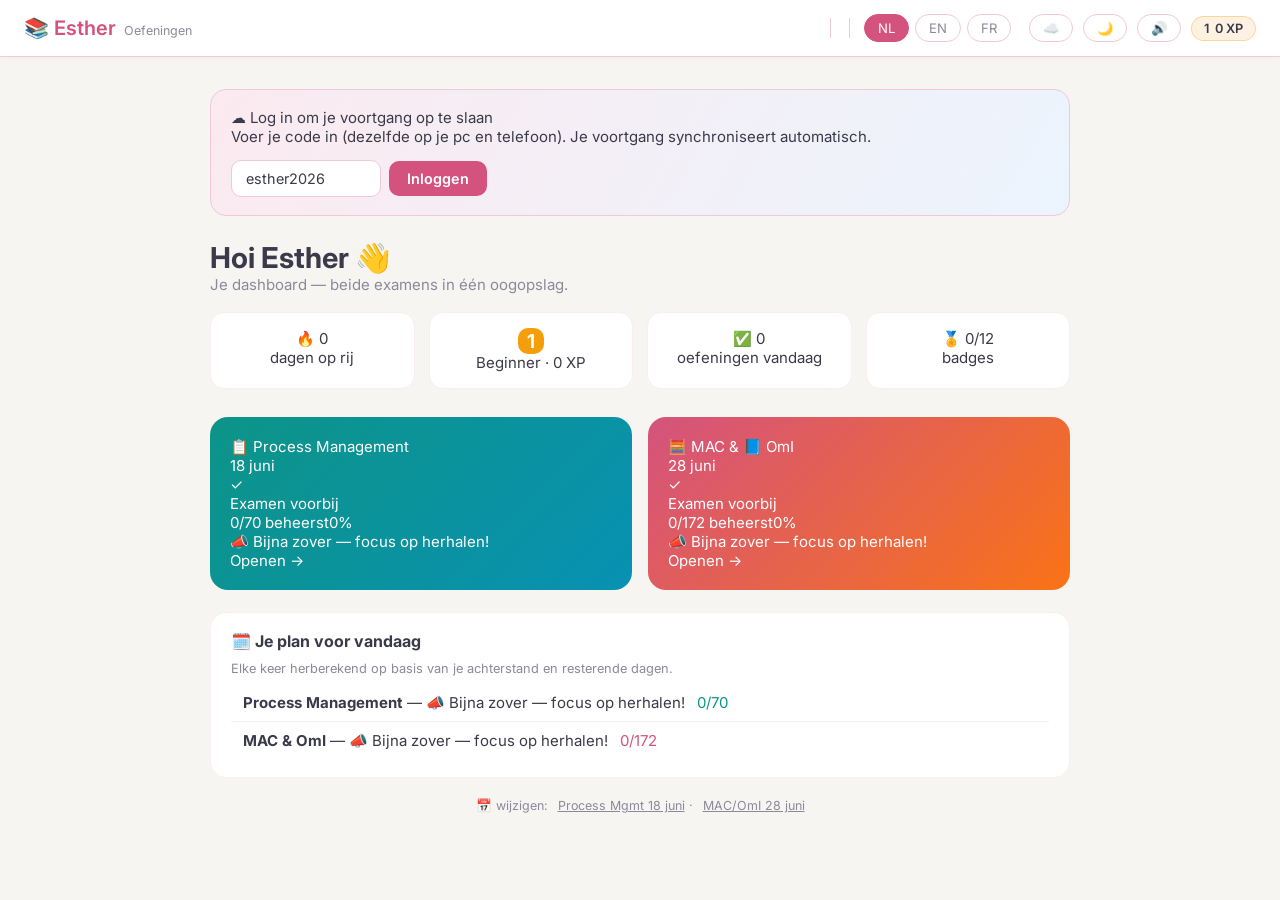
==== index.html @ fb8c9445 "add open-ended question type: free-text answer + model answer + key-points checklist + self-grading " ====
<!DOCTYPE html>
<html lang="nl">
<head>
<meta charset="UTF-8">
<meta name="viewport" content="width=device-width, initial-scale=1.0">
<title>MAC Oefeningen — Esther</title>
<link rel="manifest" href="manifest.json">
<meta name="theme-color" content="#D4537E">
<link rel="preconnect" href="https://fonts.googleapis.com">
<link rel="preconnect" href="https://fonts.gstatic.com" crossorigin>
<link href="https://fonts.googleapis.com/css2?family=Inter:wght@400;500;600&display=swap" rel="stylesheet">
<style>
:root {
 /* Soft Studio palette */
 --primary:#D4537E;--primary-dark:#B8436A;--primary-light:#FBEAF0;
 --blue:#60AEDF;--blue-dark:#185FA5;--blue-light:#EBF4FD;
 --success:#0F6E56;--success-bg:#D4F5E0;
 --error:#A32D2D;--error-bg:#FFCECE;
 --warning:#854F0B;--warning-bg:#FFE4C4;
 --info:#185FA5;--info-bg:#E8E4FF;
 --bg:#F7F5F2;--card:#FFFFFF;--card2:#FFF0F5;
 --border:#F0C8D8;--border-light:#F8EEF3;
 --text:#3A3A4A;--muted:#8A8A9A;--accent:#60AEDF;
}
html.dark{
 --primary:#E879A6;--primary-dark:#F0A3C2;--primary-light:#3A2230;
 --blue:#7BC4F0;--blue-dark:#A8D8F8;--blue-light:#1A2A3A;
 --success:#4ADE9E;--success-bg:#143828;
 --error:#F87171;--error-bg:#3A1A1A;
 --warning:#FBBF24;--warning-bg:#3A2A10;
 --info:#93C5FD;--info-bg:#1E2440;
 --bg:#15131A;--card:#201D27;--card2:#2A2230;
 --border:#3A2F3D;--border-light:#2C2533;
 --text:#E8E4EC;--muted:#9A92A4;--accent:#7BC4F0;
}
html.dark header,html.dark.global-progress,html.dark.tabs-container{background:var(--card)}
html.dark.exercise-card,html.dark.theory-toggle,html.dark.score-badge{background:var(--card)}
html.dark.global-bar{background:#332B3A}
*{box-sizing:border-box;margin:0;padding:0}
body{font-family:'Inter',system-ui,sans-serif;background:var(--bg);color:var(--text);min-height:100vh;font-size:15px}
header{background:#FFFFFF;border-bottom:1px solid var(--border);padding:14px 24px;display:flex;align-items:center;justify-content:space-between;position:sticky;top:0;z-index:100;box-shadow:0 1px 8px rgba(212,83,126,0.06)}
.logo{font-size:1.25rem;font-weight:600;color:var(--primary)}
.logo-sub{font-size:0.78rem;font-weight:400;color:var(--muted);margin-left:8px}
.header-right{display:flex;gap:10px;align-items:center;flex-wrap:wrap}
.lang-switcher{display:flex;gap:6px}
.lang-btn{padding:5px 13px;border-radius:20px;border:1px solid var(--border);background:transparent;color:var(--muted);cursor:pointer;font-size:0.82rem;font-family:'Inter',sans-serif;transition:all 0.2s}
.lang-btn.active,.lang-btn:hover{background:var(--primary);color:white;border-color:var(--primary)}
.btn-cheatsheet{padding:5px 13px;border-radius:20px;border:1px solid var(--border);background:var(--primary-light);color:var(--primary);cursor:pointer;font-size:0.82rem;font-family:'Inter',sans-serif;font-weight:500;transition:all 0.2s}
.btn-cheatsheet:hover{background:#F4C0D1;border-color:#F4C0D1}
.global-progress{background:#FFFFFF;border-bottom:1px solid var(--border-light);padding:9px 24px;display:flex;align-items:center;gap:16px;font-size:0.82rem;color:var(--muted)}
.global-bar{flex:1;height:6px;background:#F0E4EA;border-radius:20px}
.global-fill{height:6px;border-radius:20px;background:linear-gradient(90deg,var(--primary),var(--blue));transition:width 0.5s;width:0%}
.tabs-container{background:#FFFFFF;border-bottom:1px solid var(--border-light);padding:0 24px;overflow-x:auto}
.tabs{display:flex;min-width:max-content}
.tab{padding:14px 18px;cursor:pointer;border-bottom:2px solid transparent;color:var(--muted);font-weight:500;transition:all 0.2s;white-space:nowrap;font-size:0.87rem}
.tab:hover{color:var(--text)}
.tab.active{color:var(--primary);border-bottom-color:var(--primary)}
main{max-width:900px;margin:0 auto;padding:32px 20px}
.workshop-panel{display:none}
.workshop-panel.active{display:block}
.theory-toggle{background:#FFFFFF;border:1px solid var(--border-light);border-radius:12px;margin-bottom:24px;overflow:hidden}
.theory-toggle-header{padding:13px 20px;cursor:pointer;display:flex;justify-content:space-between;align-items:center;font-weight:500;color:var(--primary)}
.theory-toggle-header:hover{background:var(--primary-light)}
.theory-body{padding:20px;border-top:1px solid var(--border-light);display:none;line-height:1.7;color:var(--text)}
.theory-body.open{display:block}
.formula{background:var(--primary-light);border-left:3px solid var(--primary);padding:10px 14px;border-radius:0 8px 8px 0;margin:10px 0;font-family:'Courier New',monospace;font-size:0.92rem;color:var(--primary-dark)}
.th-table{width:100%;border-collapse:collapse;margin:10px 0}
.th-table th{background:var(--primary-light);padding:8px 12px;text-align:left;font-size:0.83rem;color:var(--primary-dark);font-weight:500}
.th-table td{padding:8px 12px;border-bottom:1px solid var(--border-light);font-size:0.86rem}
.score-badge{background:#FFFFFF;border:1px solid var(--border-light);border-radius:12px;padding:16px 20px;margin-bottom:24px;display:flex;align-items:center;gap:16px}
.score-num{font-size:2rem;font-weight:600;color:var(--primary)}
.score-text{font-size:0.88rem;color:var(--muted)}
.section-title{font-size:1.3rem;font-weight:600;margin-bottom:6px;color:var(--text)}
.section-sub{color:var(--muted);font-size:0.88rem;margin-bottom:28px}
.exercise-card{background:#FFFFFF;border:1px solid var(--border-light);border-radius:14px;padding:22px;margin-bottom:18px;transition:border-color 0.25s,box-shadow 0.25s}
.exercise-card:hover{box-shadow:0 2px 12px rgba(212,83,126,0.07)}
.exercise-card.correct{border-color:#5DCAA5;background:#FAFFFE}
.exercise-card.wrong{border-color:#F09595;background:#FFFAFA}
.ex-header{display:flex;align-items:center;gap:10px;margin-bottom:12px;flex-wrap:wrap}
.ex-title{font-weight:500;font-size:1rem;color:var(--text)}
.badge{padding:3px 10px;border-radius:20px;font-size:0.73rem;font-weight:500}
.badge-easy{background:var(--success-bg);color:var(--success)}
.badge-medium{background:#FFF3CD;color:#7A5000}
.badge-hard{background:var(--error-bg);color:var(--error)}
.boss-badge{background:var(--primary);color:white;padding:3px 10px;border-radius:20px;font-size:0.73rem;font-weight:600}
.ex-text{margin-bottom:14px;line-height:1.65;font-size:0.93rem;color:var(--text)}
.inputs-row{display:flex;flex-wrap:wrap;gap:12px;margin-bottom:14px}
.input-group{display:flex;flex-direction:column;gap:4px}
.input-label{font-size:0.78rem;color:var(--muted);font-weight:500}
.input-field{background:#F7F5F2;border:1px solid var(--border);border-radius:8px;padding:8px 13px;color:var(--text);font-size:0.93rem;width:140px;transition:border-color 0.2s;font-family:'Inter',sans-serif}
.input-field:focus{outline:none;border-color:var(--primary);background:#FFFFFF;box-shadow:0 0 0 3px rgba(212,83,126,0.08)}
.input-field.correct{border-color:#5DCAA5;background:#F0FBF7}
.input-field.wrong{border-color:#F09595;background:#FFF5F5}
.mcq-options{display:flex;flex-direction:column;gap:8px;margin-bottom:14px}
.mcq-option{display:flex;align-items:center;gap:10px;padding:10px 14px;border:1px solid var(--border-light);border-radius:8px;cursor:pointer;transition:all 0.2s;font-size:0.9rem;background:#FAFAFA}
.mcq-option:hover{border-color:var(--primary);background:var(--primary-light)}
.mcq-option.selected{border-color:var(--primary);background:var(--primary-light)}
.mcq-option.correct{border-color:#5DCAA5;background:#F0FBF7}
.mcq-option.wrong{border-color:#F09595;background:#FFF5F5}
.btn-row{display:flex;gap:8px;flex-wrap:wrap;align-items:center}
.btn{padding:8px 18px;border-radius:20px;border:none;cursor:pointer;font-size:0.87rem;font-weight:500;transition:all 0.2s;font-family:'Inter',sans-serif}
.btn-check{background:var(--primary);color:white}
.btn-check:hover{background:var(--primary-dark)}
.btn-show{background:transparent;border:1px solid var(--border);color:var(--muted)}
.btn-show:hover{border-color:var(--blue);color:var(--blue-dark)}
.btn-hint{background:var(--warning-bg);border:1px solid #F5C894;color:var(--warning)}
.btn-hint:hover{background:#FFD9A0}
.btn-reset{background:transparent;border:1px solid #F5C0C0;color:var(--error);font-size:0.78rem;padding:5px 12px;border-radius:20px}
.btn-reset:hover{background:var(--error-bg)}
.hint-box{background:var(--warning-bg);border-left:3px solid #EF9F27;border-radius:0 8px 8px 0;padding:10px 14px;margin-top:10px;font-size:0.86rem;color:var(--warning);display:none}
.hint-box.show{display:block}
.solution-box{background:var(--success-bg);border:1px solid #9FE1CB;border-radius:10px;padding:16px;margin-top:14px;display:none;font-size:0.88rem;line-height:1.7}
.solution-box.show{display:block}
.solution-box strong{color:var(--success)}
.feedback{margin-top:10px;font-size:0.86rem;font-weight:500;display:none}
.feedback.show{display:block}
.feedback.ok{color:var(--success)}
.feedback.bad{color:var(--error)}
.note-box{background:var(--error-bg);border-left:3px solid #F09595;padding:10px 14px;border-radius:0 8px 8px 0;margin:10px 0;font-size:0.86rem;color:var(--error)}
.example-box{background:var(--blue-light);border:1px solid #B5D4F4;border-radius:10px;padding:14px 18px;margin:12px 0;font-size:0.9rem}
.cross-ref-card{background:#FFFFFF;border:1px solid var(--border-light);border-radius:12px;padding:20px;margin-bottom:20px}
.cross-ref-card h3{color:var(--primary);margin-bottom:8px;font-size:0.97rem;font-weight:500}
.cross-ref-tags{display:flex;gap:8px;flex-wrap:wrap;margin-top:8px}
.cross-ref-tag{background:var(--primary-light);color:var(--primary-dark);padding:3px 10px;border-radius:20px;font-size:0.78rem}
.cheatsheet-overlay{position:fixed;top:0;left:0;right:0;bottom:0;background:rgba(58,58,74,0.45);z-index:200;display:none;align-items:center;justify-content:center}
.cheatsheet-overlay.show{display:flex}
.cheatsheet-panel{background:#FFFFFF;border:1px solid var(--border);border-radius:16px;padding:28px;max-width:700px;width:90%;max-height:80vh;overflow-y:auto}
.cheatsheet-panel h2{margin-bottom:16px;color:var(--primary);font-weight:600}
.cheatsheet-panel h3{color:var(--blue-dark);margin:16px 0 8px;font-size:0.93rem;font-weight:500}
.cs-close{float:right;background:transparent;border:1px solid var(--border);color:var(--muted);border-radius:8px;padding:4px 10px;cursor:pointer;font-family:'Inter',sans-serif}
.cs-close:hover{color:var(--error);border-color:#F09595}
/* ── Understanding section */
.understand-toggle{background:var(--blue-light);border:1px solid #B5D4F4;border-radius:12px;margin-bottom:24px;overflow:hidden}
.understand-header{padding:13px 20px;cursor:pointer;display:flex;justify-content:space-between;align-items:center;font-weight:500;color:var(--blue-dark)}
.understand-header:hover{background:#DFF0FA}
.understand-body{padding:22px;border-top:1px solid #B5D4F4;display:none;line-height:1.75;color:var(--text)}
.understand-body.open{display:block}
.understand-body p{margin-bottom:12px}
.understand-body strong{color:var(--blue-dark)}
.understand-body h4{color:var(--blue-dark);margin:18px 0 8px;font-size:0.85rem;text-transform:uppercase;letter-spacing:.06em;border-bottom:1px solid #B5D4F4;padding-bottom:4px;font-weight:600}
.example-box.ex-title{font-size:0.72rem;font-weight:600;color:var(--blue-dark);text-transform:uppercase;letter-spacing:.08em;margin-bottom:10px}
.example-row{display:flex;gap:8px;align-items:baseline;padding:5px 0;border-bottom:1px solid #D5EAF8;font-size:0.88rem}
.example-row:last-child{border-bottom:none}
.example-row.lbl{color:var(--muted);min-width:170px;flex-shrink:0;font-size:0.82rem}
.example-row.val{color:var(--text)}
.example-row.val.hl{color:var(--blue-dark);font-weight:600}
.tip-box{background:var(--warning-bg);border-left:3px solid #EF9F27;border-radius:0 8px 8px 0;padding:10px 14px;margin:12px 0;font-size:0.86rem;color:var(--warning)}
.rule-grid{display:grid;grid-template-columns:1fr 1fr;gap:10px;margin:14px 0}
.rule-card{background:#FFFFFF;border:1px solid var(--border-light);border-radius:8px;padding:12px;font-size:0.86rem}
.rule-card.rule-head{font-weight:600;color:var(--primary);margin-bottom:6px;font-size:0.8rem;text-transform:uppercase}
@media(max-width:540px){.rule-grid{grid-template-columns:1fr}.example-row.lbl{min-width:110px}}
/* ── Subject switcher */
.subj-switcher{display:flex;gap:6px;align-items:center}
.subj-btn{padding:5px 14px;border-radius:20px;border:1px solid var(--border);background:transparent;color:var(--muted);cursor:pointer;font-size:0.82rem;font-weight:500;font-family:'Inter',sans-serif;transition:all 0.2s}
.subj-btn[data-subj="mac"].active{background:var(--primary);color:white;border-color:var(--primary)}
.subj-btn[data-subj="omi"].active{background:#E07020;color:white;border-color:#E07020}
.subj-btn[data-subj="test"].active{background:#0F6E56;color:white;border-color:#0F6E56}
.subj-btn[data-subj="lvl"].active{background:var(--blue-dark);color:white;border-color:var(--blue-dark)}
.lvl-group-head{display:flex;align-items:center;gap:10px;margin:30px 0 12px;font-weight:500;font-size:1rem}
.lvl-group-head.src-badge{font-size:0.7rem;font-weight:600;padding:2px 10px;border-radius:20px;background:var(--primary-light);color:var(--primary-dark);border:1px solid var(--border)}
.exam-meta{display:flex;gap:16px;align-items:center;margin:8px 0 20px;color:var(--muted);font-size:0.88rem}
.exam-q-pts{font-size:0.76rem;color:var(--success);background:var(--success-bg);border:1px solid #9FE1CB;padding:2px 10px;border-radius:12px}
.exam-subj-badge{font-size:0.7rem;font-weight:600;padding:2px 8px;border-radius:12px}
.exam-subj-badge.mac{background:var(--primary-light);color:var(--primary-dark)}
.exam-subj-badge.omi{background:#FEE8D5;color:#7A3800}
.exam-result{margin:24px 0;padding:20px;border-radius:14px;border:1px solid #9FE1CB;background:var(--success-bg);text-align:center}
.exam-result.big-score{font-size:2.6rem;font-weight:700;color:var(--success)}
.subj-btn:hover{opacity:0.85}
.subj-divider{width:1px;height:20px;background:var(--border);margin:0 4px}
.exam-switcher{display:flex;gap:4px;background:var(--primary-light);border-radius:22px;padding:3px}
.exam-btn{padding:5px 13px;border-radius:20px;border:none;background:transparent;color:var(--muted);cursor:pointer;font-size:0.82rem;font-family:'Inter',sans-serif;font-weight:600;transition:all.2s;white-space:nowrap}
.exam-btn.active{background:var(--primary);color:#fff;box-shadow:0 1px 4px rgba(212,83,126,0.3)}
.exam2-empty{text-align:center}
.exam2-empty.big{font-size:3rem;margin-bottom:12px}
.exam2-empty h2{font-size:1.4rem;margin-bottom:10px}
.exam2-empty p{color:var(--muted);line-height:1.7;margin-bottom:8px}
.exam2-empty.hintbox{margin-top:22px;background:var(--card);border:1px dashed var(--border);border-radius:14px;padding:18px 20px;text-align:left;font-size:0.9rem;color:var(--text)}
/* ── OmI accents */
.omi-tab-active{color:#E07020!important;border-bottom-color:#E07020!important}
/* ── Global landing dashboard */
.land-hero{margin-bottom:8px}
.land-hero h1{font-size:1.8rem;font-weight:700}
.land-hero p{color:var(--muted)}
.exam-cards{display:grid;grid-template-columns:repeat(auto-fit,minmax(280px,1fr));gap:16px;margin:22px 0}
.exam-dash{border-radius:18px;padding:20px;color:#fff;position:relative;overflow:hidden;cursor:pointer;transition:transform.15s,box-shadow.15s}
.exam-dash:hover{transform:translateY(-3px);box-shadow:0 10px 30px rgba(0,0,0,.18)}
.exam-dash.e2{background:linear-gradient(135deg,#0d9488,#0891b2)}
.exam-dash.e1{background:linear-gradient(135deg,#D4537E,#f97316)}
.exam-dash.ed-top{display:flex;justify-content:space-between;align-items:flex-start}
.exam-dash.ed-name{font-size:1.15rem;font-weight:700}
.exam-dash.ed-sub{font-size:0.8rem;opacity:.9}
.exam-dash.ed-cd{text-align:right}
.exam-dash.ed-cd.d{font-size:1.9rem;font-weight:800;line-height:1}
.exam-dash.ed-cd.l{font-size:0.72rem;opacity:.9}
.exam-dash.ed-bar{height:9px;background:rgba(255,255,255,.28);border-radius:8px;margin:14px 0 6px;overflow:hidden}
.exam-dash.ed-bar i{display:block;height:9px;border-radius:8px;background:#fff}
.exam-dash.ed-stats{display:flex;justify-content:space-between;font-size:0.8rem;opacity:.95}
.exam-dash.ed-plan{margin-top:12px;background:rgba(255,255,255,.16);border-radius:12px;padding:10px 12px;font-size:0.85rem}
.exam-dash.ed-plan b{font-size:1.05rem}
.exam-dash.ed-go{margin-top:12px;display:inline-block;background:#fff;color:#222;font-weight:700;font-size:0.85rem;padding:7px 16px;border-radius:20px}
.plan-banner{background:var(--card);border:1px solid var(--border-light);border-radius:16px;padding:18px 20px;margin-bottom:20px}
.plan-banner h3{font-size:1rem;margin-bottom:10px}
.plan-row{display:flex;align-items:center;gap:12px;padding:9px 0;border-bottom:1px solid var(--border-light)}
.plan-row:last-child{border-bottom:none}
.plan-row.pr-dot{width:10px;height:10px;border-radius:50%;flex:none}
.plan-row.pr-txt{flex:1;font-size:0.9rem}
.plan-row.pr-prog{font-size:0.82rem;font-weight:600}
.date-edit{font-size:0.78rem;color:var(--muted);cursor:pointer;text-decoration:underline;margin-left:6px}
/* ── Gamification */
.xp-chip{display:inline-flex;align-items:center;gap:6px;padding:4px 12px;border-radius:20px;background:linear-gradient(90deg,#f59e0b22,#fb923c22);border:1px solid #f59e0b55;color:var(--text);font-size:0.8rem;font-weight:600;cursor:pointer;white-space:nowrap}
.xp-chip.lvl{background:#f59e0b;color:#fff;border-radius:10px;padding:1px 7px;font-size:0.72rem}
.xp-card{background:var(--card);border:1px solid var(--border-light);border-radius:14px;padding:18px;margin-bottom:20px}
.xp-card.top{display:flex;justify-content:space-between;align-items:baseline;margin-bottom:8px}
.xp-card.title{font-weight:700;font-size:1.05rem}
.xp-card.sub{font-size:0.8rem;color:var(--muted)}
.xp-bar{height:12px;background:var(--border-light);border-radius:10px;overflow:hidden}
.xp-fill{height:12px;border-radius:10px;background:linear-gradient(90deg,#f59e0b,#fb923c);transition:width.6s}
.daily-ring{display:flex;align-items:center;gap:14px}
.daily-ring svg{flex:none}
.daily-ring.dr-txt.n{font-size:1.5rem;font-weight:700}
.daily-ring.dr-txt.l{font-size:0.8rem;color:var(--muted)}
.badge-grid{display:grid;grid-template-columns:repeat(auto-fill,minmax(92px,1fr));gap:10px}
.badge-cell{text-align:center;padding:12px 6px;border-radius:12px;background:var(--card2);border:1px solid var(--border-light);font-size:0.68rem;color:var(--muted)}
.badge-cell.got{background:linear-gradient(160deg,#f59e0b18,#fb923c18);border-color:#f59e0b66;color:var(--text)}
.badge-cell.ic{font-size:1.6rem;display:block;margin-bottom:4px;filter:grayscale(1) opacity(.45)}
.badge-cell.got.ic{filter:none}
.badge-cell.bl{font-weight:600;line-height:1.15}
/* ── Coverage map */
.cov-wrap{background:var(--card);border:1px solid var(--border-light);border-radius:14px;padding:18px;margin-bottom:20px}
.cov-group{margin-bottom:14px}
.cov-group h4{font-size:0.85rem;margin-bottom:6px;color:var(--muted);display:flex;justify-content:space-between}
.cov-cells{display:flex;flex-wrap:wrap;gap:5px}
.cov-cell{width:20px;height:20px;border-radius:5px;cursor:pointer;border:1px solid #00000010;transition:transform.1s}
.cov-cell:hover{transform:scale(1.25)}
.cov-legend{display:flex;gap:16px;font-size:0.76rem;color:var(--muted);margin-top:6px;flex-wrap:wrap}
.cov-legend span{display:inline-flex;align-items:center;gap:5px}
.cov-dot{width:12px;height:12px;border-radius:3px;display:inline-block}
/* ── Review / mistakes */
.review-card{background:var(--card);border:1px solid var(--border-light);border-radius:14px;padding:18px;margin-bottom:20px}
.review-card.big-btn{margin-top:10px;padding:11px 20px;border:none;border-radius:12px;background:var(--primary);color:#fff;font-weight:600;cursor:pointer;font-family:'Inter',sans-serif;font-size:0.92rem}
.review-card.big-btn:disabled{opacity:.5;cursor:default}
/* ── Toast + confetti + mascot */
#toastWrap{position:fixed;top:70px;left:50%;transform:translateX(-50%);z-index:400;display:flex;flex-direction:column;gap:10px;align-items:center;pointer-events:none}
.toast{background:var(--card);border:1px solid var(--border);border-radius:14px;padding:12px 20px;box-shadow:0 8px 30px rgba(0,0,0,.18);font-size:0.92rem;display:flex;align-items:center;gap:10px;animation:toastIn.35s cubic-bezier(.2,1.3,.4,1);max-width:340px}
.toast.tic{font-size:1.6rem}
.toast.tt{font-weight:700}
.toast.ts{font-size:0.8rem;color:var(--muted)}
@keyframes toastIn{from{opacity:0;transform:translateY(-14px) scale(.9)}to{opacity:1;transform:none}}
#confettiCanvas{position:fixed;inset:0;pointer-events:none;z-index:390}
.mute-btn{cursor:pointer}
/* ── Open-ended questions */
.open-input{width:100%;min-height:90px;border:1px solid var(--border);border-radius:10px;padding:11px 13px;font-family:'Inter',sans-serif;font-size:0.92rem;background:var(--card);color:var(--text);resize:vertical;margin:4px 0 2px}
.open-input:focus{outline:none;border-color:var(--accent)}
.open-correction{margin-top:10px;border:1px solid var(--border-light);border-radius:12px;overflow:hidden}
.open-model{padding:13px 16px;background:var(--success-bg);font-size:0.9rem;line-height:1.6}
.open-points{padding:12px 16px;border-top:1px solid var(--border-light);font-size:0.88rem}
.open-points ul{margin:6px 0 0 18px}
.open-points li{margin-bottom:4px}
.open-grade{padding:12px 16px;border-top:1px solid var(--border-light);display:flex;flex-wrap:wrap;gap:8px;align-items:center}
.open-grade>span{font-size:0.85rem;color:var(--muted);margin-right:4px}
.open-grade .og{border:none;border-radius:20px;padding:7px 14px;font-weight:600;font-size:0.84rem;cursor:pointer;font-family:'Inter',sans-serif}
.og-ok{background:var(--success-bg);color:var(--success)}
.og-mid{background:var(--warning-bg);color:var(--warning)}
.og-no{background:var(--error-bg);color:var(--error)}
.badge-open{background:#7c3aed22;color:#7c3aed;border:1px solid #7c3aed55}
/* ── Diagrams (SVG) */
.diagram{margin:20px 0;background:var(--card2);border:1px solid var(--border-light);border-radius:14px;padding:16px 18px}
.diagram figcaption{font-weight:600;font-size:0.92rem;margin-bottom:12px;color:var(--text)}
.diagram svg{width:100%;height:auto;display:block;overflow:visible}
.dg-t{fill:var(--text);font-family:'Inter',sans-serif}
.dg-m{fill:var(--muted);font-family:'Inter',sans-serif}
.dg-axis{stroke:var(--muted);stroke-width:1.5;fill:none}
.dg-box{fill:var(--card);stroke:var(--border);stroke-width:1.5}
.dg-grid{stroke:var(--border-light);stroke-width:1}
/* ── Home / dashboard */
.home-hero{margin-bottom:28px}
.home-hero h1{font-size:1.7rem;font-weight:600;margin-bottom:6px}
.home-hero p{color:var(--muted);font-size:0.95rem}
.stat-grid{display:grid;grid-template-columns:repeat(auto-fit,minmax(150px,1fr));gap:14px;margin-bottom:28px}
.stat-card{background:var(--card);border:1px solid var(--border-light);border-radius:14px;padding:16px 18px;text-align:center}
.stat-card.big{font-size:1.8rem;font-weight:700;color:var(--primary)}
.stat-card.lbl{font-size:0.78rem;color:var(--muted);margin-top:2px}
.nav-grid{display:grid;grid-template-columns:repeat(auto-fit,minmax(160px,1fr));gap:14px;margin-bottom:28px}
.nav-card{background:var(--card);border:1px solid var(--border-light);border-radius:14px;padding:20px;cursor:pointer;transition:all.2s;text-align:left}
.nav-card:hover{box-shadow:0 4px 14px rgba(212,83,126,0.12);transform:translateY(-2px)}
.nav-card.ic{font-size:1.6rem}
.nav-card.ti{font-weight:600;margin:8px 0 3px}
.nav-card.su{font-size:0.78rem;color:var(--muted)}
.mastery-section{background:var(--card);border:1px solid var(--border-light);border-radius:14px;padding:20px;margin-bottom:20px}
.mastery-section h3{font-size:0.95rem;margin-bottom:14px}
.mast-row{display:flex;align-items:center;gap:10px;margin-bottom:9px;font-size:0.82rem;cursor:pointer}
.mast-row.nm{width:130px;color:var(--muted);white-space:nowrap;overflow:hidden;text-overflow:ellipsis}
.mast-row.bar{flex:1;height:8px;background:var(--border-light);border-radius:8px;overflow:hidden}
.mast-row.fill{height:8px;border-radius:8px;transition:width.5s}
.mast-row.pct{width:46px;text-align:right;font-weight:600}
.weak-card{background:var(--card);border:1px solid var(--border-light);border-radius:14px;padding:20px;margin-bottom:20px}
.weak-item{display:flex;align-items:center;gap:10px;padding:8px 10px;border-radius:8px;cursor:pointer;font-size:0.85rem}
.weak-item:hover{background:var(--primary-light)}
/* ── Login banner */
.login-banner{background:linear-gradient(120deg,var(--primary-light),var(--blue-light));border:1px solid var(--border);border-radius:16px;padding:18px 20px;margin-bottom:24px;display:flex;flex-wrap:wrap;gap:14px;align-items:center;justify-content:space-between}
.login-banner-txt.lt{font-weight:600;font-size:1rem;margin-bottom:3px}
.login-banner-txt.ls{font-size:0.82rem;color:var(--muted);max-width:420px}
.login-banner-row{display:flex;gap:8px;align-items:center}
.login-input{padding:9px 14px;border-radius:10px;border:1px solid var(--border);background:var(--card);color:var(--text);font-family:'Inter',sans-serif;font-size:0.9rem;width:150px}
.login-input:focus{outline:none;border-color:var(--primary)}
.login-go{padding:9px 18px;border-radius:10px;border:none;background:var(--primary);color:#fff;cursor:pointer;font-family:'Inter',sans-serif;font-weight:600;font-size:0.9rem;white-space:nowrap}
.login-go:hover{background:var(--primary-dark)}
/* ── Flashcards */
.flash-overlay{position:fixed;inset:0;background:rgba(0,0,0,0.55);z-index:300;display:flex;align-items:center;justify-content:center;padding:20px}
.flash-modal{width:100%;max-width:480px}
.flash-top{display:flex;justify-content:space-between;align-items:center;margin-bottom:12px;color:#fff;font-size:0.9rem}
.flash-card{perspective:1000px;cursor:pointer;height:280px}
.flash-inner{position:relative;width:100%;height:100%;transition:transform.5s;transform-style:preserve-3d}
.flash-inner.flipped{transform:rotateY(180deg)}
.flash-face{position:absolute;inset:0;backface-visibility:hidden;border-radius:18px;padding:28px;display:flex;align-items:center;justify-content:center;text-align:center;font-size:1.05rem;line-height:1.6;overflow-y:auto}
.flash-front{background:var(--card);border:2px solid var(--primary);color:var(--text)}
.flash-back{background:var(--primary-light);border:2px solid var(--primary);color:var(--text);transform:rotateY(180deg)}
.flash-actions{display:flex;gap:10px;margin-top:16px;justify-content:center}
.flash-actions button{padding:10px 20px;border-radius:12px;border:none;cursor:pointer;font-family:'Inter',sans-serif;font-weight:600;font-size:0.88rem}
/* ── Exam timer */
.exam-timer{display:inline-flex;align-items:center;gap:8px;padding:6px 14px;border-radius:20px;background:var(--success-bg);color:var(--success);font-weight:600;font-variant-numeric:tabular-nums}
.exam-timer.warn{background:var(--error-bg);color:var(--error);animation:pulse 1s infinite}
@keyframes pulse{50%{opacity:0.6}}
</style>
</head>
<body>
<div class="cheatsheet-overlay" id="csOverlay">
 <div class="cheatsheet-panel" id="csPanel"></div></div>
<header>
 <div style="cursor:pointer" onclick="showLanding()" title="Accueil"><span class="logo">📚 Esther</span><span class="logo-sub" id="logoSub">Study</span></div>
 <div class="header-right">
 <div class="exam-switcher" id="examSwitcher">
 <button class="exam-btn active" data-exam="1" onclick="switchExam(1)">📕 Exam 1</button>
 <button class="exam-btn" data-exam="2" onclick="switchExam(2)">📗 Exam 2</button></div>
 <div class="subj-divider"></div>
 <button class="btn-cheatsheet" id="btnCS" onclick="toggleCS()">📋 Formulekaart</button>
 <div class="subj-switcher" id="subjSwitcher">
 <button class="subj-btn active" data-subj="home" onclick="switchSubject('home')">🏠</button>
 <button class="subj-btn" data-subj="mac" onclick="switchSubject('mac')">MAC</button>
 <button class="subj-btn" data-subj="omi" onclick="switchSubject('omi')">📘 OmI</button>
 <button class="subj-btn" data-subj="test" onclick="switchSubject('test')">🎓 Test</button>
 <button class="subj-btn" data-subj="theory" onclick="switchSubject('theory')">📖 Théorie</button>
 <button class="subj-btn" data-subj="lvl" onclick="switchSubject('lvl')">📶 Niveaus</button></div>
 <div class="subj-divider"></div>
 <div class="lang-switcher" id="langSwitcher">
 <button class="lang-btn active" onclick="setLang('nl')">NL</button>
 <button class="lang-btn" onclick="setLang('en')">EN</button>
 <button class="lang-btn" onclick="setLang('fr')">FR</button></div>
 <button class="lang-btn" id="syncBtn" onclick="syncLogin()" style="margin-left:8px" title="Synchroniser entre appareils">☁️</button>
 <button class="lang-btn" id="darkBtn" onclick="toggleDark()" title="Mode sombre">🌙</button>
 <button class="lang-btn mute-btn" id="muteBtn" onclick="toggleMute()" title="Sons">🔊</button>
 <span class="xp-chip" id="xpChip" onclick="showLanding()"><span class="lvl" id="xpChipLvl">1</span><span id="xpChipXp">0 XP</span></span></div>
</header>
<div class="global-progress" id="globalProgress">
 <span id="gpLabel">correct beantwoord</span>
 <div class="global-bar"><div class="global-fill" id="globalFill"></div></div>
 <span id="gpCount">0/43</span></div>
<!-- Global landing dashboard -->
<div id="landingWrap" style="display:none">
 <main id="landingArea" style="max-width:900px;margin:0 auto;padding:32px 20px"></main></div>
<!-- MAC wrapper -->
<div id="homeWrap" style="display:none">
 <main id="homeArea" style="max-width:900px;margin:0 auto;padding:32px 20px"></main></div>
<div id="toastWrap"></div>
<canvas id="confettiCanvas" style="display:none"></canvas>
<div id="flashOverlay" class="flash-overlay" style="display:none" onclick="if(event.target===this)closeFlash()">
 <div class="flash-modal">
 <div class="flash-top"><span id="flashCount"></span><button class="lang-btn" onclick="closeFlash()">✕</button></div>
 <div class="flash-card" id="flashCard" onclick="flipFlash()">
 <div class="flash-inner" id="flashInner">
 <div class="flash-face flash-front" id="flashFront"></div>
 <div class="flash-face flash-back" id="flashBack"></div></div></div>
 <div class="flash-actions" id="flashActions"></div></div></div>
<div id="macWrap">
<div class="tabs-container">
 <div class="tabs" id="tabsRow"></div></div>
<main id="mainArea"></main></div>
<!-- OmI wrapper -->
<div id="omiWrap" style="display:none">
<div class="tabs-container">
 <div class="tabs" id="omiTabsRow"></div></div>
<main id="omiArea" style="max-width:900px;margin:0 auto;padding:32px 20px"></main></div>
<!-- Test/Exam wrapper -->
<div id="testWrap" style="display:none">
<div class="tabs-container">
 <div class="tabs" id="testTabsRow"></div></div>
<main id="testArea" style="max-width:900px;margin:0 auto;padding:32px 20px"></main></div>
<!-- Exam 2 — Process Management module (or placeholder if empty) -->
<div id="exam2Wrap" style="display:none">
 <div class="tabs-container" id="pmTabsContainer" style="display:none"><div class="tabs" id="pmTabsRow"></div></div>
 <main id="exam2Area" style="max-width:900px;margin:0 auto;padding:32px 20px"></main></div>
<!-- Theory-only revision space -->
<div id="theoryWrap" style="display:none">
<div class="tabs-container">
 <div class="tabs" id="theoryTabsRow"></div></div>
<main id="theoryArea" style="max-width:900px;margin:0 auto;padding:32px 20px"></main></div>
<!-- Levels wrapper -->
<div id="lvlWrap" style="display:none">
<div class="tabs-container">
 <div class="tabs" id="lvlTabsRow"></div></div>
<main id="lvlArea" style="max-width:900px;margin:0 auto;padding:32px 20px"></main></div>
<script>
// ── i18n ──────────────────────────────────────────────────────────────────
const T = {
nl:{
 hint_btn:'💭 Hint', hint_none:'Geen hints meer — bekijk de oplossing!',
 cheatsheet_btn:'📋 Formulekaart', progress_label:'correct beantwoord',
 boss:'BOSS', check:'Controleer', show_sol:'Toon oplossing', hide_sol:'Verberg oplossing',
 reset:'Reset', correct_msg:'✓ Correct!', wrong_msg:'✗ Niet correct, probeer opnieuw.',
 encouragements:['🎉 Uitstekend! Je hebt het!','💪 Perfect, zo ga je door!','⭐ Bravo! Je snapt het helemaal!','🚀 Geweldig werk!','✨ Super! Je bent op de goede weg!','🏆 Topprestatie!','🔥 Wauw, perfect!','💡 Exact goed! Je begrijpt het!'],
 theory:'📚 Theorie & Formules', close:'Sluit',
 tabs:['W1: Afschrijvingen','W2: Absorption Costing','W3: Direct Costing','W4: Kostenverbijzondering','W5: Break-even & Verschillen','W6: Gemengde oefeningen'],
 w_sub:['Waardedaling van vaste activa','Kosten per eenheid inclusief vaste kosten','Kosten per eenheid exclusief vaste kosten','Kostentoerekening aan producten','Omslagpunt en prestatieverschillen','Combineer kennis van meerdere workshops'],
 score_text:'oefeningen correct',
 easy:'Makkelijk', medium:'Gemiddeld', hard:'Moeilijk',
 logo_sub:'Oefeningen',
 understand_btn:'💡 Hoe werkt het? — Begrip & Intuïtie',
 understand:{
 w1:`<h4>Wat zijn afschrijvingen?</h4>
<p>Een machine, auto of computer slijt na verloop van tijd. Afschrijven is het verdelen van die waardedaling over de levensduur als <strong>jaarlijkse kost</strong>. Je betaalt de machine maar één keer, maar de kosten tel je elk jaar mee.</p>
<div class="example-box"><div class="ex-title">🚗 Voorbeeld — Bedrijfsauto</div>
<div class="example-row"><span class="lbl">Aanschafprijs (A)</span><span class="val">€20.000</span></div>
<div class="example-row"><span class="lbl">Restwaarde (R)</span><span class="val">€4.000 (waarde over 4 jaar)</span></div>
<div class="example-row"><span class="lbl">Levensduur (n)</span><span class="val">4 jaar</span></div>
<div class="example-row"><span class="lbl">Totaal af te schrijven</span><span class="val">€20.000 − €4.000 = €16.000</span></div></div>
<h4>De 4 methoden vergeleken</h4>
<div class="rule-grid">
<div class="rule-card"><div class="rule-head">1. Lineair</div>Elk jaar hetzelfde bedrag: €16.000 / 4 = <strong>€4.000/jaar</strong>. Simpel, stabiel.</div>
<div class="rule-card"><div class="rule-head">2. Vast % boekwaarde</div>Elk jaar een % van wat er nog over is. Meer in jaar 1, minder in jaar 4. Realistisch voor machines.</div>
<div class="rule-card"><div class="rule-head">3. Sum of years</div>Jaar 1 het meest, jaar 4 het minst. Coëfficiënten: 4-3-2-1 (som=10). Goed voor auto's die snel verouderen.</div>
<div class="rule-card"><div class="rule-head">4. Dalend vast bedrag</div>Afschrijving daalt elk jaar met hetzelfde bedrag. Los op met een vergelijking.</div></div>
<div class="tip-box"><strong>Vuistregel:</strong> Een auto verliest snel in waarde → sum of years of vast %. Een machine slijt gelijkmatig → lineair. Er staat altijd een reden bij op het examen!</div>`,

 w2:`<h4>Wat is de integrale kostprijs?</h4>
<p>Stel je hebt een taartenbakkerij. Je betaalt elke maand <strong>€2.000 huur</strong> — of je nu 1 taart bakt of 1.000. Dat zijn <strong>vaste kosten</strong>. Ingrediënten kosten <strong>€3 per taart</strong> — die variëren met de productie. De integrale kostprijs is wat elke taart je gemiddeld kost, vaste kosten inbegrepen.</p>
<div class="example-box"><div class="ex-title">🍰 Voorbeeld — Taartenbakkerij (N = 500 taarten)</div>
<div class="example-row"><span class="lbl">Vaste kosten C</span><span class="val">€2.000/maand</span></div>
<div class="example-row"><span class="lbl">Variabele kosten v</span><span class="val">€3 per taart</span></div>
<div class="example-row"><span class="lbl">Kostprijs k = C/N + v</span><span class="val hl">€2.000/500 + €3 = €7/taart</span></div>
<div class="example-row"><span class="lbl">Verkoopprijs p</span><span class="val">€10/taart</span></div></div>
<h4>Bezettingsresultaat — wat als je minder bakt dan normaal?</h4>
<p>Je bakt deze maand maar <strong>400 taarten</strong> (W) in plaats van 500 (N). De huur van €2.000 betaal je tóch. Die 100 "niet-gebakken" taarten leveren een <strong>onderbezettingsverlies</strong> op:</p>
<div class="example-box"><div class="ex-title">📉 Onderbezetting</div>
<div class="example-row"><span class="lbl">Bezettingsresultaat</span><span class="val">(W − N) × C/N = (400 − 500) × €4 = <span class="hl">−€400</span></span></div>
<div class="example-row"><span class="lbl">Verkoopresultaat</span><span class="val">(€10 − €7) × 400 = <span class="hl">+€1.200</span></span></div>
<div class="example-row"><span class="lbl">Bedrijfsresultaat</span><span class="val">€1.200 − €400 = <span class="hl">€800</span></span></div></div>
<div class="tip-box"><strong>Onthoud:</strong> Als W = N, is het bezettingsresultaat altijd €0. Als W > N → winst op bezetting. Als W < N → verlies op bezetting.</div>`,

 w3:`<h4>Wat is het verschil met Absorption Costing?</h4>
<p>Bij AC stop je de vaste kosten in de kostprijs per product. Bij DC niet — <strong>vaste kosten gaan direct naar de resultatenrekening</strong>, ongeacht hoeveel je verkoopt. DC is bedoeld voor <strong>interne beslissingen</strong> (korte termijn).</p>
<h4>De gouden regel van DC</h4>
<p>Vaste kosten betaal je <em>toch al</em>. De echte vraag bij een extra order is: <strong>verdien ik meer dan het extra kost om dit te produceren?</strong> (= variabele kosten)</p>
<div class="example-box"><div class="ex-title">🚲 Voorbeeld — Fietsenwinkel, incidentele order</div>
<div class="example-row"><span class="lbl">Integrale kostprijs k</span><span class="val">€300 (waarvan €100 vast, €200 variabel)</span></div>
<div class="example-row"><span class="lbl">Aanbod: prijs per fiets</span><span class="val">€240 voor 20 fietsen</span></div>
<div class="example-row"><span class="lbl">AC-redenering</span><span class="val">€240 &lt; €300 → weigeren ✗</span></div>
<div class="example-row"><span class="lbl">DC-redenering</span><span class="val">€240 &gt; €200 variabel → extra DB = €40/stuk ✓</span></div>
<div class="example-row"><span class="lbl">Extra winst</span><span class="val hl">20 × €40 = €800</span></div></div>
<h4>Wanneer verschilt AC-winst van DC-winst?</h4>
<div class="rule-grid">
<div class="rule-card"><div class="rule-head">Productie > Afzet (voorraad ↑)</div>AC-winst &gt; DC-winst. Bij AC worden vaste kosten opgeslagen in voorraad — pas als het product verkocht wordt, komen ze in de kosten.</div>
<div class="rule-card"><div class="rule-head">Productie &lt; Afzet (voorraad ↓)</div>AC-winst &lt; DC-winst. De voorraad daalt — opgeslagen vaste kosten uit de vorige periode komen nu vrij als extra kosten.</div></div>
<div class="tip-box"><strong>Vuistregel:</strong> Verschil = voorraadmutatie × C/N. Als productie = afzet → AC = DC, altijd.</div>`,

 w4:`<h4>Waarom moeten indirecte kosten verdeeld worden?</h4>
<p>Een bedrijf maakt zowel <strong>tafels</strong> als <strong>stoelen</strong>. De elektriciteitsrekening, huur en machine-afschrijving zijn indirecte kosten — ze zijn niet direct toe te wijzen aan één product. Als je die kosten niet eerlijk verdeelt, klopt de kostprijs niet.</p>
<div class="example-box"><div class="ex-title">🪑 Voorbeeld — Primitieve methode</div>
<div class="example-row"><span class="lbl">Totale indirecte kosten</span><span class="val">€30.000</span></div>
<div class="example-row"><span class="lbl">Totale directe kosten</span><span class="val">€150.000</span></div>
<div class="example-row"><span class="lbl">Opslagpercentage</span><span class="val hl">€30.000 / €150.000 = 20%</span></div>
<div class="example-row"><span class="lbl">Directe kosten tafel</span><span class="val">€50</span></div>
<div class="example-row"><span class="lbl">Kostprijs tafel</span><span class="val hl">€50 × 1,20 = €60</span></div></div>
<h4>ABC — Waarom is het eerlijker?</h4>
<p>Stel dat het instellen van de machine (set-up) €10.000 kost per run. Product A vereist 8 runs, product B slechts 2 runs. Met een gewone opslag zouden ze evenveel betalen — maar dat is oneerlijk. ABC <strong>koppelt de kosten aan de activiteiten die ze veroorzaken</strong>.</p>
<div class="example-box"><div class="ex-title">⚙️ ABC — Set-up kosten</div>
<div class="example-row"><span class="lbl">Set-up kosten totaal</span><span class="val">€100.000 voor 10 runs</span></div>
<div class="example-row"><span class="lbl">Tarief per run</span><span class="val hl">€100.000 / 10 = €10.000/run</span></div>
<div class="example-row"><span class="lbl">Product A (8 runs, 4.000 stuks)</span><span class="val">(€10.000 × 8) / 4.000 = €20/stuk</span></div>
<div class="example-row"><span class="lbl">Product B (2 runs, 2.000 stuks)</span><span class="val">(€10.000 × 2) / 2.000 = €10/stuk</span></div></div>
<div class="tip-box"><strong>Volgorde ABC:</strong> 1. Activiteiten identificeren → 2. Cost pools → 3. Cost drivers bepalen → 4. Kosten toerekenen.</div>`,

 w5:`<h4>Wanneer verdien je precies niks — en wanneer begin je winst te maken?</h4>
<p>Het break-even punt (BEP) is het moment waarop totale opbrengsten = totale kosten. Vóór dat punt maak je verlies, erna winst. De <strong>veiligheidsmarge</strong> zegt hoe ver je boven dat punt zit — hoe groter, hoe beter.</p>
<div class="example-box"><div class="ex-title">☕ Voorbeeld — Koffiekraam op de markt</div>
<div class="example-row"><span class="lbl">Standplaats (vast, C)</span><span class="val">€180/dag</span></div>
<div class="example-row"><span class="lbl">Kosten per kopje (variabel, v)</span><span class="val">€1</span></div>
<div class="example-row"><span class="lbl">Verkoopprijs (p)</span><span class="val">€4</span></div>
<div class="example-row"><span class="lbl">Dekkingsbijdrage per kopje</span><span class="val">€4 − €1 = €3</span></div>
<div class="example-row"><span class="lbl">Break-even afzet</span><span class="val hl">€180 / €3 = 60 kopjes</span></div>
<div class="example-row"><span class="lbl">Verwachte verkoop</span><span class="val">90 kopjes</span></div>
<div class="example-row"><span class="lbl">Veiligheidsmarge</span><span class="val hl">(90 − 60) / 90 × 100% = 33%</span></div></div>
<h4>Winst-doelstelling</h4>
<p>Wil je <strong>€90 winst</strong> per dag maken? Dan:</p>
<div class="example-box"><div class="ex-title">🎯 Doelstelling</div>
<div class="example-row"><span class="lbl">q = (C + gewenste winst) / DB</span><span class="val hl">(€180 + €90) / €3 = 90 kopjes</span></div></div>
<h4>Verschillenanalyse (ex-ante vs ex-post)</h4>
<p>Het <strong>ex-ante budget</strong> is wat je van tevoren gepland had. Het <strong>ex-post budget</strong> pas je aan op basis van de werkelijke productie — en dan vergelijk je met de werkelijke kosten. Een <em>voordelig</em> verschil betekent dat je goedkoper produceerde dan de norm.</p>
<div class="tip-box"><strong>Let op:</strong> Vergelijk het ex-post budget altijd met de werkelijke kosten — niet met het ex-ante budget. Anders vergelijk je appels met peren (verschillend productievolume).</div>`
 }
},
en:{
 hint_btn:'💭 Hint', hint_none:'No more hints — check the solution!',
 cheatsheet_btn:'📋 Cheat Sheet', progress_label:'correct answers',
 boss:'BOSS', check:'Check', show_sol:'Show solution', hide_sol:'Hide solution',
 reset:'Reset', correct_msg:'✓ Correct!', wrong_msg:'✗ Not correct, try again.',
 encouragements:['🎉 Excellent! You got it!','💪 Perfect, keep going!','⭐ Brilliant! You really understand this!','🚀 Amazing work!','✨ Super! You\'re on the right track!','🏆 Top performance!','🔥 Wow, perfect!','💡 Spot on! You\'ve got it!'],
 theory:'📚 Theory & Formulas', close:'Close',
 tabs:['W1: Depreciation','W2: Absorption Costing','W3: Direct Costing','W4: Cost Allocation','W5: Break-even & Variance','W6: Mixed exercises'],
 w_sub:['Decrease in value of fixed assets','Cost per unit including fixed costs','Cost per unit excluding fixed costs','Allocating costs to products','Break-even point and performance variances','Combine knowledge from multiple workshops'],
 score_text:'exercises correct',
 easy:'Easy', medium:'Medium', hard:'Hard',
 logo_sub:'Exercises',
 understand_btn:'💡 How does it work? — Understanding & Intuition',
 understand:{
 w1:`<h4>What is depreciation?</h4>
<p>A machine, car, or computer loses value over time. Depreciation spreads that loss in value over the asset's useful life as an <strong>annual cost</strong>. You only pay for the asset once, but you spread that cost across every year you use it.</p>
<div class="example-box"><div class="ex-title">🚗 Example — Company car</div>
<div class="example-row"><span class="lbl">Purchase price (A)</span><span class="val">€20,000</span></div>
<div class="example-row"><span class="lbl">Residual value (R)</span><span class="val">€4,000 (value after 4 years)</span></div>
<div class="example-row"><span class="lbl">Useful life (n)</span><span class="val">4 years</span></div>
<div class="example-row"><span class="lbl">Total to depreciate</span><span class="val">€20,000 − €4,000 = €16,000</span></div></div>
<h4>The 4 methods compared</h4>
<div class="rule-grid">
<div class="rule-card"><div class="rule-head">1. Straight-line</div>Same amount every year: €16,000 / 4 = <strong>€4,000/year</strong>. Simple and stable.</div>
<div class="rule-card"><div class="rule-head">2. Fixed % of book value</div>A % of the remaining book value each year. More in year 1, less in year 4. Realistic for machinery.</div>
<div class="rule-card"><div class="rule-head">3. Sum of years' digits</div>Most in year 1, least in year 4. Coefficients: 4-3-2-1 (sum=10). Good for cars that quickly lose value.</div>
<div class="rule-card"><div class="rule-head">4. Declining fixed amount</div>Depreciation drops by the same amount each year. Solve with an equation.</div></div>
<div class="tip-box"><strong>Rule of thumb:</strong> A car loses value fast → sum of years or fixed %. A machine wears evenly → straight-line. There will always be a hint in the exam!</div>`,

 w2:`<h4>What is the full cost price?</h4>
<p>Say you run a bakery. You pay <strong>€2,000 rent</strong> every month — whether you bake 1 cake or 1,000. Those are <strong>fixed costs</strong>. Ingredients cost <strong>€3 per cake</strong> — those vary with production. The full cost price (integrale kostprijs) is the average cost of each cake, including fixed costs.</p>
<div class="example-box"><div class="ex-title">🍰 Example — Bakery (N = 500 cakes)</div>
<div class="example-row"><span class="lbl">Fixed costs C</span><span class="val">€2,000/month</span></div>
<div class="example-row"><span class="lbl">Variable costs v</span><span class="val">€3 per cake</span></div>
<div class="example-row"><span class="lbl">Cost price k = C/N + v</span><span class="val hl">€2,000/500 + €3 = €7/cake</span></div>
<div class="example-row"><span class="lbl">Selling price p</span><span class="val">€10/cake</span></div></div>
<h4>Capacity variance — what if you produce less than planned?</h4>
<p>You only bake <strong>400 cakes</strong> (W) instead of 500 (N). You still pay €2,000 rent. Those 100 "unproduced" cakes generate a <strong>capacity loss</strong>:</p>
<div class="example-box"><div class="ex-title">📉 Under-capacity</div>
<div class="example-row"><span class="lbl">Capacity result</span><span class="val">(W − N) × C/N = (400 − 500) × €4 = <span class="hl">−€400</span></span></div>
<div class="example-row"><span class="lbl">Sales result</span><span class="val">(€10 − €7) × 400 = <span class="hl">+€1,200</span></span></div>
<div class="example-row"><span class="lbl">Operating result</span><span class="val">€1,200 − €400 = <span class="hl">€800</span></span></div></div>
<div class="tip-box"><strong>Remember:</strong> If W = N, the capacity result is always €0. W > N → capacity gain. W < N → capacity loss.</div>`,

 w3:`<h4>What is the difference from Absorption Costing?</h4>
<p>With AC, fixed costs are included in the product cost price. With DC — <strong>fixed costs go directly to the income statement</strong>, regardless of how much you sell. DC is designed for <strong>internal decisions</strong> (short term).</p>
<h4>The golden rule of DC</h4>
<p>You're going to pay fixed costs <em>anyway</em>. The real question for an extra order is: <strong>will I earn more than the extra cost of producing it?</strong> (= variable costs)</p>
<div class="example-box"><div class="ex-title">🚲 Example — Bike shop, one-off order</div>
<div class="example-row"><span class="lbl">Full cost price k</span><span class="val">€300 (of which €100 fixed, €200 variable)</span></div>
<div class="example-row"><span class="lbl">Offer: price per bike</span><span class="val">€240 for 20 bikes</span></div>
<div class="example-row"><span class="lbl">AC reasoning</span><span class="val">€240 &lt; €300 → reject ✗</span></div>
<div class="example-row"><span class="lbl">DC reasoning</span><span class="val">€240 &gt; €200 variable → extra CM = €40/unit ✓</span></div>
<div class="example-row"><span class="lbl">Extra profit</span><span class="val hl">20 × €40 = €800</span></div></div>
<h4>When does AC profit differ from DC profit?</h4>
<div class="rule-grid">
<div class="rule-card"><div class="rule-head">Production > Sales (stock ↑)</div>AC profit &gt; DC profit. In AC, fixed costs are stored in inventory — they only become a cost when the product is sold.</div>
<div class="rule-card"><div class="rule-head">Production &lt; Sales (stock ↓)</div>AC profit &lt; DC profit. The stock decreases — stored fixed costs from a prior period are released as extra costs now.</div></div>
<div class="tip-box"><strong>Rule of thumb:</strong> Difference = stock movement × C/N. If production = sales → AC = DC, always.</div>`,

 w4:`<h4>Why do indirect costs need to be allocated?</h4>
<p>A company makes both <strong>tables</strong> and <strong>chairs</strong>. The electricity bill, rent and machine depreciation are indirect costs — they can't be directly assigned to one product. If you don't split these costs fairly, the cost price is wrong.</p>
<div class="example-box"><div class="ex-title">🪑 Example — Simple allocation method</div>
<div class="example-row"><span class="lbl">Total indirect costs</span><span class="val">€30,000</span></div>
<div class="example-row"><span class="lbl">Total direct costs</span><span class="val">€150,000</span></div>
<div class="example-row"><span class="lbl">Overhead rate</span><span class="val hl">€30,000 / €150,000 = 20%</span></div>
<div class="example-row"><span class="lbl">Direct costs per table</span><span class="val">€50</span></div>
<div class="example-row"><span class="lbl">Cost price per table</span><span class="val hl">€50 × 1.20 = €60</span></div></div>
<h4>ABC — Why is it fairer?</h4>
<p>Suppose machine set-up costs €10,000 per run. Product A requires 8 runs, product B only 2 runs. With a simple overhead rate they'd pay the same — but that's unfair. ABC <strong>links costs to the activities that cause them</strong>.</p>
<div class="example-box"><div class="ex-title">⚙️ ABC — Set-up costs</div>
<div class="example-row"><span class="lbl">Set-up costs total</span><span class="val">€100,000 for 10 runs</span></div>
<div class="example-row"><span class="lbl">Rate per run</span><span class="val hl">€100,000 / 10 = €10,000/run</span></div>
<div class="example-row"><span class="lbl">Product A (8 runs, 4,000 units)</span><span class="val">(€10,000 × 8) / 4,000 = €20/unit</span></div>
<div class="example-row"><span class="lbl">Product B (2 runs, 2,000 units)</span><span class="val">(€10,000 × 2) / 2,000 = €10/unit</span></div></div>
<div class="tip-box"><strong>ABC steps:</strong> 1. Identify activities → 2. Cost pools → 3. Determine cost drivers → 4. Allocate costs.</div>`,

 w5:`<h4>When do you earn exactly nothing — and when do profits start?</h4>
<p>The break-even point (BEP) is where total revenue = total costs. Before that point you make a loss; after it, a profit. The <strong>safety margin</strong> tells you how far above that point you are — the bigger, the better.</p>
<div class="example-box"><div class="ex-title">☕ Example — Coffee stall at a market</div>
<div class="example-row"><span class="lbl">Pitch fee (fixed, C)</span><span class="val">€180/day</span></div>
<div class="example-row"><span class="lbl">Cost per cup (variable, v)</span><span class="val">€1</span></div>
<div class="example-row"><span class="lbl">Selling price (p)</span><span class="val">€4</span></div>
<div class="example-row"><span class="lbl">Contribution margin per cup</span><span class="val">€4 − €1 = €3</span></div>
<div class="example-row"><span class="lbl">Break-even quantity</span><span class="val hl">€180 / €3 = 60 cups</span></div>
<div class="example-row"><span class="lbl">Expected sales</span><span class="val">90 cups</span></div>
<div class="example-row"><span class="lbl">Safety margin</span><span class="val hl">(90 − 60) / 90 × 100% = 33%</span></div></div>
<h4>Profit target</h4>
<p>Want to earn <strong>€90 profit</strong> per day? Then:</p>
<div class="example-box"><div class="ex-title">🎯 Target</div>
<div class="example-row"><span class="lbl">q = (C + target profit) / CM</span><span class="val hl">(€180 + €90) / €3 = 90 cups</span></div></div>
<h4>Variance analysis (ex-ante vs ex-post)</h4>
<p>The <strong>ex-ante budget</strong> is what you planned in advance. The <strong>ex-post budget</strong> is adjusted for actual production — then compared with actual costs. A <em>favourable</em> variance means you produced more cheaply than the standard.</p>
<div class="tip-box"><strong>Watch out:</strong> Always compare the ex-post budget with actual costs — not with the ex-ante budget. Otherwise you're comparing apples and oranges (different production volumes).</div>`
 }
},
fr:{
 hint_btn:'💭 Indice', hint_none:"Plus d'indices — consultez la solution !",
 cheatsheet_btn:'📋 Aide-mémoire', progress_label:'réponses correctes',
 boss:'BOSS', check:'Vérifier', show_sol:'Voir solution', hide_sol:'Cacher solution',
 reset:'Réinitialiser', correct_msg:'✓ Correct !', wrong_msg:'✗ Incorrect, réessayez.',
 encouragements:['🎉 Excellent ! Tu as trouvé !','💪 Parfait, continue comme ça !','⭐ Bravo ! Tu comprends vraiment bien !','🚀 Super boulot !','✨ Génial ! Tu es sur la bonne voie !','🏆 Performance de champion !','🔥 Wow, impeccable !','💡 Exactement ! Tu maîtrises !'],
 theory:'📚 Théorie & Formules', close:'Fermer',
 tabs:['W1: Amortissements','W2: Coûts complets','W3: Coûts variables','W4: Affectation des coûts','W5: Seuil de rentabilité','W6: Exercices mixtes'],
 w_sub:["Dépréciation des immobilisations","Coût unitaire incluant les coûts fixes","Coût unitaire hors coûts fixes","Répartition des coûts aux produits","Seuil de rentabilité et analyse des écarts","Combinez les connaissances de plusieurs ateliers"],
 score_text:'exercices corrects',
 easy:'Facile', medium:'Moyen', hard:'Difficile',
 logo_sub:'Exercices',
 understand_btn:"💡 Comment ça marche ? — Compréhension & Intuition",
 understand:{
 w1:`<h4>Qu'est-ce que l'amortissement ?</h4>
<p>Une machine, une voiture ou un ordinateur perd de la valeur avec le temps. Amortir, c'est répartir cette dépréciation sur la durée de vie de l'actif en tant que <strong>charge annuelle</strong>. Tu paies l'actif une seule fois, mais tu en étales le coût sur chaque année d'utilisation.</p>
<div class="example-box"><div class="ex-title">🚗 Exemple — Voiture de société</div>
<div class="example-row"><span class="lbl">Prix d'achat (A)</span><span class="val">€20.000</span></div>
<div class="example-row"><span class="lbl">Valeur résiduelle (R)</span><span class="val">€4.000 (valeur après 4 ans)</span></div>
<div class="example-row"><span class="lbl">Durée de vie (n)</span><span class="val">4 ans</span></div>
<div class="example-row"><span class="lbl">Total à amortir</span><span class="val">€20.000 − €4.000 = €16.000</span></div></div>
<h4>Les 4 méthodes comparées</h4>
<div class="rule-grid">
<div class="rule-card"><div class="rule-head">1. Linéaire</div>Même montant chaque année: €16.000 / 4 = <strong>€4.000/an</strong>. Simple et stable.</div>
<div class="rule-card"><div class="rule-head">2. % fixe de la valeur comptable</div>Un % de la valeur restante chaque année. Plus élevé en an 1, plus faible en an 4. Réaliste pour les machines.</div>
<div class="rule-card"><div class="rule-head">3. Somme des chiffres</div>Maximum en an 1, minimum en an 4. Coefficients: 4-3-2-1 (somme=10). Idéal pour les voitures qui se déprécient vite.</div>
<div class="rule-card"><div class="rule-head">4. Annuité décroissante</div>L'amortissement diminue du même montant chaque année. Se résout par une équation.</div></div>
<div class="tip-box"><strong>Règle mnémotechnique:</strong> Une voiture perd vite de la valeur → somme des chiffres ou % fixe. Une machine s'use régulièrement → linéaire. L'examen donne toujours un indice !</div>`,

 w2:`<h4>Qu'est-ce que le coût de revient complet ?</h4>
<p>Imagine une boulangerie. Tu paies <strong>€2.000 de loyer</strong> chaque mois — que tu fasses 1 gâteau ou 1.000. Ce sont des <strong>coûts fixes</strong>. Les ingrédients coûtent <strong>€3 par gâteau</strong> — ces coûts varient avec la production. Le coût de revient complet est le coût moyen de chaque gâteau, coûts fixes inclus.</p>
<div class="example-box"><div class="ex-title">🍰 Exemple — Boulangerie (N = 500 gâteaux)</div>
<div class="example-row"><span class="lbl">Coûts fixes C</span><span class="val">€2.000/mois</span></div>
<div class="example-row"><span class="lbl">Coûts variables v</span><span class="val">€3 par gâteau</span></div>
<div class="example-row"><span class="lbl">Coût unitaire k = C/N + v</span><span class="val hl">€2.000/500 + €3 = €7/gâteau</span></div>
<div class="example-row"><span class="lbl">Prix de vente p</span><span class="val">€10/gâteau</span></div></div>
<h4>Résultat de sous-activité — si tu produis moins que prévu ?</h4>
<p>Tu ne fais que <strong>400 gâteaux</strong> (W) au lieu de 500 (N). Tu paies quand même €2.000 de loyer. Ces 100 gâteaux "non produits" génèrent une <strong>perte de sous-activité</strong>:</p>
<div class="example-box"><div class="ex-title">📉 Sous-activité</div>
<div class="example-row"><span class="lbl">Résultat d'occupation</span><span class="val">(W − N) × C/N = (400 − 500) × €4 = <span class="hl">−€400</span></span></div>
<div class="example-row"><span class="lbl">Résultat de vente</span><span class="val">(€10 − €7) × 400 = <span class="hl">+€1.200</span></span></div>
<div class="example-row"><span class="lbl">Résultat d'exploitation</span><span class="val">€1.200 − €400 = <span class="hl">€800</span></span></div></div>
<div class="tip-box"><strong>À retenir:</strong> Si W = N, le résultat d'occupation est toujours €0. W > N → gain d'occupation. W < N → perte d'occupation.</div>`,

 w3:`<h4>Quelle est la différence avec le Coût Complet ?</h4>
<p>Avec le coût complet, les coûts fixes sont inclus dans le coût unitaire. Avec le coût variable (Direct Costing) — <strong>les coûts fixes vont directement au compte de résultat</strong>, indépendamment des ventes. Le DC est fait pour les <strong>décisions internes</strong> (court terme).</p>
<h4>La règle d'or du DC</h4>
<p>Tu vas payer les coûts fixes <em>de toute façon</em>. La vraie question pour une commande supplémentaire est: <strong>vais-je gagner plus que ce que ça coûte à produire ?</strong> (= coûts variables)</p>
<div class="example-box"><div class="ex-title">🚲 Exemple — Vélociste, commande ponctuelle</div>
<div class="example-row"><span class="lbl">Coût de revient complet k</span><span class="val">€300 (dont €100 fixe, €200 variable)</span></div>
<div class="example-row"><span class="lbl">Offre: prix par vélo</span><span class="val">€240 pour 20 vélos</span></div>
<div class="example-row"><span class="lbl">Raisonnement CC</span><span class="val">€240 &lt; €300 → refuser ✗</span></div>
<div class="example-row"><span class="lbl">Raisonnement DC</span><span class="val">€240 &gt; €200 variable → MB extra = €40/unité ✓</span></div>
<div class="example-row"><span class="lbl">Profit supplémentaire</span><span class="val hl">20 × €40 = €800</span></div></div>
<h4>Quand le résultat CC diffère-t-il du résultat DC ?</h4>
<div class="rule-grid">
<div class="rule-card"><div class="rule-head">Production > Ventes (stock ↑)</div>Résultat CC &gt; Résultat DC. En CC, les coûts fixes sont stockés dans les stocks — ils ne deviennent une charge que lors de la vente.</div>
<div class="rule-card"><div class="rule-head">Production &lt; Ventes (stock ↓)</div>Résultat CC &lt; Résultat DC. Le stock baisse — les coûts fixes stockés de la période précédente ressortent comme charges supplémentaires.</div></div>
<div class="tip-box"><strong>Règle:</strong> Différence = variation de stock × C/N. Si production = ventes → CC = DC, toujours.</div>`,

 w4:`<h4>Pourquoi faut-il répartir les coûts indirects ?</h4>
<p>Une entreprise fabrique à la fois des <strong>tables</strong> et des <strong>chaises</strong>. La facture d'électricité, le loyer et les amortissements de machines sont des coûts indirects — on ne peut pas les attribuer directement à un seul produit. Si tu ne les répartis pas équitablement, le coût de revient est faux.</p>
<div class="example-box"><div class="ex-title">🪑 Exemple — Méthode primitive</div>
<div class="example-row"><span class="lbl">Total coûts indirects</span><span class="val">€30.000</span></div>
<div class="example-row"><span class="lbl">Total coûts directs</span><span class="val">€150.000</span></div>
<div class="example-row"><span class="lbl">Taux de frais généraux</span><span class="val hl">€30.000 / €150.000 = 20%</span></div>
<div class="example-row"><span class="lbl">Coûts directs par table</span><span class="val">€50</span></div>
<div class="example-row"><span class="lbl">Coût de revient table</span><span class="val hl">€50 × 1,20 = €60</span></div></div>
<h4>ABC — Pourquoi est-ce plus équitable ?</h4>
<p>Supposons que régler la machine (set-up) coûte €10.000 par série. Le produit A nécessite 8 séries, le produit B seulement 2. Avec un taux unique ils paieraient la même chose — ce qui est injuste. L'ABC <strong>relie les coûts aux activités qui les causent</strong>.</p>
<div class="example-box"><div class="ex-title">⚙️ ABC — Coûts de mise en route</div>
<div class="example-row"><span class="lbl">Coûts de set-up totaux</span><span class="val">€100.000 pour 10 séries</span></div>
<div class="example-row"><span class="lbl">Taux par série</span><span class="val hl">€100.000 / 10 = €10.000/série</span></div>
<div class="example-row"><span class="lbl">Produit A (8 séries, 4.000 unités)</span><span class="val">(€10.000 × 8) / 4.000 = €20/unité</span></div>
<div class="example-row"><span class="lbl">Produit B (2 séries, 2.000 unités)</span><span class="val">(€10.000 × 2) / 2.000 = €10/unité</span></div></div>
<div class="tip-box"><strong>Étapes ABC:</strong> 1. Identifier les activités → 2. Regrouper les coûts → 3. Déterminer les inducteurs → 4. Imputer les coûts.</div>`,

 w5:`<h4>Quand ne gagne-t-on exactement rien — et quand commence-t-on à faire des bénéfices ?</h4>
<p>Le seuil de rentabilité (BEP) est le point où recettes totales = coûts totaux. Avant ce point tu fais une perte; après, un bénéfice. La <strong>marge de sécurité</strong> indique à quelle distance tu es au-dessus de ce seuil — plus c'est grand, mieux c'est.</p>
<div class="example-box"><div class="ex-title">☕ Exemple — Stand de café au marché</div>
<div class="example-row"><span class="lbl">Emplacement (fixe, C)</span><span class="val">€180/jour</span></div>
<div class="example-row"><span class="lbl">Coût par tasse (variable, v)</span><span class="val">€1</span></div>
<div class="example-row"><span class="lbl">Prix de vente (p)</span><span class="val">€4</span></div>
<div class="example-row"><span class="lbl">Marge sur coût variable par tasse</span><span class="val">€4 − €1 = €3</span></div>
<div class="example-row"><span class="lbl">Seuil de rentabilité</span><span class="val hl">€180 / €3 = 60 tasses</span></div>
<div class="example-row"><span class="lbl">Ventes prévues</span><span class="val">90 tasses</span></div>
<div class="example-row"><span class="lbl">Marge de sécurité</span><span class="val hl">(90 − 60) / 90 × 100% = 33%</span></div></div>
<h4>Objectif de bénéfice</h4>
<p>Vouloir gagner <strong>€90 de bénéfice</strong> par jour ? Alors:</p>
<div class="example-box"><div class="ex-title">🎯 Objectif</div>
<div class="example-row"><span class="lbl">q = (C + bénéfice cible) / MCV</span><span class="val hl">(€180 + €90) / €3 = 90 tasses</span></div></div>
<h4>Analyse des écarts (ex-ante vs ex-post)</h4>
<p>Le <strong>budget ex-ante</strong> est ce que tu avais prévu à l'avance. Le <strong>budget ex-post</strong> est ajusté sur la production réelle — puis comparé aux coûts réels. Un écart <em>favorable</em> signifie que tu as produit moins cher que la norme.</p>
<div class="tip-box"><strong>Attention:</strong> Compare toujours le budget ex-post avec les coûts réels — pas avec le budget ex-ante. Sinon tu compares des pommes et des oranges (volumes de production différents).</div>`
 }
},
};

let lang = 'nl';
let hintState = {}; // exId -> 0,1,2
let correctSet = new Set(JSON.parse(localStorage.getItem('esther_mac_correct')||'[]'));
let workshopScores = [0,0,0,0,0,0];

function saveMacProgress(){ try{ localStorage.setItem('esther_mac_correct', JSON.stringify([...correctSet])); }catch(e){} }
function saveOmiProgress(){ try{ localStorage.setItem('esther_omi_correct', JSON.stringify([...omiCorrectSet])); }catch(e){} }

// ── answer spec ───────────────────────────────────────────────────────────
// numeric: [[val,tol],...] or mcq:{idx} or mixed:{mcq:idx, inputs:[[v,t],...]}
const ANS = {
 ex1_1:{inputs:[[12000,0]]},
 ex1_2:{inputs:[[47.7,0.1]]},
 ex1_3:{inputs:[[14000,0],[10500,0]]},
 ex1_4:{inputs:[[24000,0],[26000,0]]},
 ex1_5:{mcq:1},
 ex1_6:{inputs:[[7000,0],[34000,0]]},
 ex1_7:{mcq:2},
 ex1_8:{inputs:[[13500,0]]},
 ex2_1:{inputs:[[13,0]]},
 ex2_2:{inputs:[[960000,0]]},
 ex2_3:{inputs:[[-140000,0]]},
 ex2_4:{inputs:[[820000,0]]},
 ex2_5:{inputs:[[460,0],[4050,0],[-750,0],[3300,0]]},
 ex2_6:{mcq:1},
 ex2_7:{inputs:[[13,0],[85000,0],[-50000,0],[35000,0]]},
 ex3_1:{inputs:[[5000,0],[4000,0]]},
 ex3_2:{inputs:[[3600,0],[3500,0],[100,0]]},
 ex3_3:{inputs:[[890000,0],[680000,0],[210000,0]]},
 ex3_4:{inputs:[[37500,0]]},
 ex3_5:{inputs:[[3.5,0.1],[4900,0],[700,0]]},
 ex3_6:{mcq:1},
 ex4_1:{inputs:[[13,0],[32.77,0.1]]},
 ex4_2:{inputs:[[20,0],[16.67,0.1],[10,0],[323.34,0.1]]},
 ex4_3:{inputs:[[10,0],[10000,0],[235,0]]},
 ex4_4:{mcq:1},
 ex4_5:{inputs:[[4056,0],[4867.2,0.1]]},
 ex4_6:{inputs:[[160,0]]},
 ex5_1:{inputs:[[1200,0],[750000,0]]},
 ex5_2:{inputs:[[20,0]]},
 ex5_3:{inputs:[[300,0]]},
 ex5_4:{inputs:[[40,0],[187500,0],[25,0]]},
 ex5_5:{inputs:[[100,0],[900000,0],[72000,0]]},
 ex5_6:{mcq:1},
 ex5_7:{inputs:[[4000,0],[50000,0]]},
 ex6_1:{inputs:[[20000,0],[14,0],[176500,0]]},
 ex6_2:{inputs:[[10000,0],[16.67,0.1],[14000,0],[28.57,0.1]]},
 ex6_3:{inputs:[[25,0],[50000,0],[20000,0],[30000,0],[15000,0],[6.25,0.1]]},
 ex6_4:{inputs:[[50,0],[22500,0],[-4000,0],[18500,0],[240000,0],[13000,0]]},
 ex6_5:{inputs:[[36000,0],[18,0],[1440,0],[245000,0],[239000,0],[6000,0]]},
};

// ── exercise data ─────────────────────────────────────────────────────────
function getExercises(){
const nl=true, l=lang;
const d=(nl_t,en_t,fr_t)=>l==='nl'?nl_t:l==='en'?en_t:fr_t;
const diff=(n,e,f)=>l==='nl'?n:l==='en'?e:f;

return {
w1:{
 exercises:[
 {id:"ex1_1",diff:"easy",
 title:d("Lineaire afschrijving — Drukkerij Van Dyck","Linear depreciation — Printing House Van Dyck","Amortissement linéaire — Imprimerie Van Dyck"),
 text:d("Drukkerij Van Dyck koopt een nieuwe drukpers. De aanschafprijs (A) bedraagt €80.000. Na 6 jaar gebruik verwacht men de machine te verkopen voor een restwaarde (R) van €8.000. De levensduur (n) is 6 jaar. Bereken de jaarlijkse afschrijving (d) via de <strong>lineaire methode</strong>.","Printing House Van Dyck buys a new printing press. The purchase price (A) is €80,000. After 6 years of use, they expect to sell it for a residual value (R) of €8,000. The useful life (n) is 6 years. Calculate the annual depreciation (d) using the <strong>linear method</strong>.","L'imprimerie Van Dyck achète une nouvelle presse. Le prix d'acquisition (A) est €80.000. Après 6 ans, ils prévoient de la revendre pour une valeur résiduelle (R) de €8.000. La durée de vie (n) est 6 ans. Calculez l'amortissement annuel (d) avec la <strong>méthode linéaire</strong>."),
 inputs:[
 {label:d("Jaarlijkse afschrijving d (€)","Annual depreciation d (€)","Amortissement annuel d (€)"),id:"ex1_1_0"},
 ],
 hints:[
 d("Bij de lineaire methode verdeel je het totale waardeverlies gelijkmatig over alle jaren. Wat is het totale bedrag dat je moet afschrijven (A minus R)? En hoeveel jaar loopt dat?","With the linear method, you spread the total loss in value equally across all years. What is the total amount to depreciate (A minus R)? And over how many years?","Avec la méthode linéaire, vous répartissez la perte totale de valeur équitablement sur toutes les années. Quel est le montant total à amortir (A moins R) ? Sur combien d'années ?"),
 d("Formule: d = (A − R) / n = (80.000 − 8.000) / 6 = 72.000 / 6 = ?","Formula: d = (A − R) / n = (80,000 − 8,000) / 6 = 72,000 / 6 = ?","Formule: d = (A − R) / n = (80.000 − 8.000) / 6 = 72.000 / 6 = ?"),
 ],
 sol:d("De <strong>lineaire methode</strong> gaat ervan uit dat een drukpers elk jaar even hard slijt — de waardedaling is dus gelijkmatig gespreid over de volledige levensduur. Dit is de eenvoudigste en meest gebruikte methode.<br><br><strong>Stap 1 — Afschrijfbaar bedrag:</strong> Drukkerij Van Dyck betaalt A = €80.000 voor de drukpers, maar na 6 jaar kan ze die nog verkopen voor R = €8.000. Dat gedeelte gaat dus nooit verloren. Het echte waardeverlies is: A − R = 80.000 − 8.000 = <strong>€72.000</strong>.<br><br><strong>Stap 2 — Jaarlijkse afschrijving:</strong> Dit verlies van €72.000 spreidt Van Dyck gelijkmatig over n = 6 jaar: d = 72.000 / 6 = <strong>€12.000/jaar</strong>.<br><br><strong>Interpretatie:</strong> Elk jaar boekt Drukkerij Van Dyck €12.000 als kost voor de slijtage van de drukpers — ook al heeft ze de machine al lang betaald. Dit weerspiegelt het economische gebruik van de machine en maakt de jaarlijkse resultaten vergelijkbaar.","The <strong>linear (straight-line) method</strong> assumes a printing press wears evenly throughout its life — the loss in value is spread equally over every year. This is the simplest and most common depreciation method.<br><br><strong>Step 1 — Depreciable amount:</strong> Van Dyck pays A = €80,000 for the press, but after 6 years they can still sell it for R = €8,000. That portion is never truly lost. The real economic loss is: A − R = 80,000 − 8,000 = <strong>€72,000</strong>.<br><br><strong>Step 2 — Annual depreciation:</strong> This €72,000 loss is spread evenly over n = 6 years: d = 72,000 / 6 = <strong>€12,000/year</strong>.<br><br><strong>Interpretation:</strong> Every year, Van Dyck records €12,000 as the cost of using the press — even though the machine was paid for long ago. This reflects the economic consumption of the asset and makes annual results comparable year-to-year.","La <strong>méthode linéaire</strong> suppose qu'une presse s'use de façon régulière sur toute sa durée de vie — la perte de valeur est donc répartie équitablement sur chaque année. C'est la méthode la plus simple et la plus fréquente.<br><br><strong>Étape 1 — Montant amortissable:</strong> L'imprimerie Van Dyck paie A = €80.000 pour la presse, mais après 6 ans elle pourra la revendre R = €8.000. Cette partie n'est donc jamais vraiment perdue. La perte économique réelle est: A − R = 80.000 − 8.000 = <strong>€72.000</strong>.<br><br><strong>Étape 2 — Dotation annuelle:</strong> Cette perte de €72.000 est répartie sur n = 6 ans: d = 72.000 / 6 = <strong>€12.000/an</strong>.<br><br><strong>Interprétation:</strong> Chaque année, l'imprimerie Van Dyck comptabilise €12.000 en charges pour l'utilisation de la presse — même si la machine est depuis longtemps payée. Cela reflète la consommation économique de l'actif et permet de comparer les résultats annuels."),
 },
 {id:"ex1_2",diff:"medium",
 title:d("Vast % boekwaarde — Autobedrijf Roos","Declining balance rate — Car Dealer Roos","Taux dégressif — Garage Roos"),
 text:d("Autobedrijf Roos koopt een bestelwagen voor een aanschafprijs (A) van €70.000. Na 3 jaar wordt de wagen verkocht voor een restwaarde (R) van €10.000. Bereken het afschrijvingspercentage (p) voor de methode <strong>vast % op boekwaarde</strong>. Geef je antwoord in % afgerond op 1 decimaal.","Car Dealer Roos buys a delivery van for a purchase price (A) of €70,000. After 3 years, it is sold for a residual value (R) of €10,000. Calculate the depreciation rate (p) for the <strong>declining balance method</strong>. Round to 1 decimal place.","Le garage Roos achète une camionnette pour un prix d'acquisition (A) de €70.000. Après 3 ans, elle est revendue pour une valeur résiduelle (R) de €10.000. Calculez le taux d'amortissement (p) pour la méthode <strong>dégressive à taux fixe</strong>. Arrondi à 1 décimale."),
 inputs:[
 {label:d("Afschrijvingspercentage p (%)","Depreciation rate p (%)","Taux d'amortissement p (%)"),id:"ex1_2_0"},
 ],
 hints:[
 d("Bij de vast % boekwaardemethode zoek je het vaste percentage p waarmee de boekwaarde elk jaar vermenigvuldigd wordt. Na n jaar moet de boekwaarde exact gelijk zijn aan de restwaarde R. Denk na: als je elk jaar met (1−p) vermenigvuldigt, na 3 jaar heb je A × (1−p)³ = R.","With the declining balance method, you look for the fixed rate p applied to the book value each year. After n years, the book value must equal exactly R. Think: multiplying by (1−p) each year gives A × (1−p)³ = R.","Avec la méthode dégressive, vous cherchez le taux fixe p appliqué chaque année à la valeur comptable. Après n ans, la valeur comptable doit être exactement R. En multipliant par (1−p) chaque année: A × (1−p)³ = R."),
 d("Formule: p = 1 − (R/A)^(1/n) = 1 − (10.000/70.000)^(1/3) = 1 − (0,1429)^(0,333) = 1 − 0,523 = 0,477 → afgerond: ?%","Formula: p = 1 − (R/A)^(1/n) = 1 − (10,000/70,000)^(1/3) = 1 − (0.1429)^(0.333) = 1 − 0.523 ≈ 47.7% → round to ?%","Formule: p = 1 − (R/A)^(1/n) = 1 − (10.000/70.000)^(1/3) = 1 − (0,1429)^(0,333) ≈ 47,7%"),
 ],
 sol:d("De <strong>vast-%-boekwaardemethode</strong> past elk jaar hetzelfde percentage toe op de <em>resterende boekwaarde</em> (niet op de aanschafprijs). Omdat de boekwaarde elk jaar krimpt, krimpt ook de afschrijving. Dit weerspiegelt hoe een voertuig in de praktijk snel in waarde daalt.<br><br><strong>Principe:</strong> Na n jaar moet de boekwaarde precies gelijk zijn aan de restwaarde R. Elk jaar vermenigvuldig je de boekwaarde met factor (1 − p). Na 3 jaar: A × (1 − p)³ = R.<br><br><strong>Berekening van p:</strong> We lossen op voor p:<br>p = 1 − (R/A)^(1/n) = 1 − (10.000 / 70.000)^(1/3) = 1 − (0,14286)^(0,3333) = 1 − 0,5231 ≈ <strong>47,7%</strong>.<br><br><strong>Interpretatie:</strong> Autobedrijf Roos schrijft elk jaar 47,7% af op de resterende boekwaarde van de bestelwagen. In jaar 1: 70.000 × 0,477 ≈ €33.390; in jaar 2 al slechts ≈ €17.479 — het dalende patroon weerspiegelt de snelle waardedaling van een voertuig in het echte leven.","The <strong>declining balance method</strong> applies the same percentage each year to the <em>remaining book value</em> (not the original price). Because the book value shrinks each year, so does the depreciation charge. This mirrors how vehicles really lose value — fast at first, then slower.<br><br><strong>Principle:</strong> After n years the book value must equal exactly R. Each year book value is multiplied by (1 − p). After 3 years: A × (1 − p)³ = R.<br><br><strong>Calculation of p:</strong> Solving for p:<br>p = 1 − (R/A)^(1/n) = 1 − (10,000 / 70,000)^(1/3) = 1 − (0.14286)^(0.3333) = 1 − 0.5231 ≈ <strong>47.7%</strong>.<br><br><strong>Interpretation:</strong> Car Dealer Roos depreciates the van by 47.7% of its remaining book value each year. Year 1: 70,000 × 0.477 ≈ €33,390; year 2: already only ≈ €17,479. The declining pattern accurately reflects how vehicles lose market value rapidly in early years.","La <strong>méthode dégressive à taux fixe</strong> applique chaque année le même pourcentage à la <em>valeur comptable restante</em> (et non au prix d'acquisition). Puisque la valeur comptable diminue chaque année, la dotation diminue aussi. Cela reflète bien la dépréciation rapide d'un véhicule.<br><br><strong>Principe:</strong> Après n ans, la valeur comptable doit être exactement R. Chaque année on multiplie la valeur comptable par (1 − p). Après 3 ans: A × (1 − p)³ = R.<br><br><strong>Calcul de p:</strong> On résout pour p:<br>p = 1 − (R/A)^(1/n) = 1 − (10.000 / 70.000)^(1/3) = 1 − (0,14286)^(0,3333) = 1 − 0,5231 ≈ <strong>47,7%</strong>.<br><br><strong>Interprétation:</strong> Le garage Roos amortit chaque année 47,7% de la valeur comptable restante de la camionnette. Année 1: 70.000 × 0,477 ≈ €33.390; année 2: déjà seulement ≈ €17.479. Le schéma décroissant reflète fidèlement la dépréciation rapide d'un véhicule sur le marché."),
 },
 {id:"ex1_3",diff:"medium",
 title:d("Cijfersom — Restaurant Tom","Sum-of-years digits — Restaurant Tom","Somme des chiffres — Restaurant Tom"),
 text:d("Restaurant Tom koopt een professionele koelinstallatie voor een aanschafprijs (A) van €50.000. De restwaarde (R) is €15.000 en de levensduur (n) bedraagt 4 jaar. Bereken de afschrijving in <strong>jaar 1 (d₁)</strong> en in <strong>jaar 2 (d₂)</strong> via de <strong>cijfersom­methode</strong>.","Restaurant Tom buys a professional refrigeration unit for a purchase price (A) of €50,000. Residual value (R) is €15,000 and useful life (n) is 4 years. Calculate depreciation in <strong>year 1 (d₁)</strong> and <strong>year 2 (d₂)</strong> using the <strong>sum-of-years digits method</strong>.","Le Restaurant Tom achète une installation frigorifique pour un prix d'acquisition (A) de €50.000. La valeur résiduelle (R) est €15.000 et la durée de vie (n) est 4 ans. Calculez l'amortissement de <strong>l'année 1 (d₁)</strong> et de <strong>l'année 2 (d₂)</strong> avec la <strong>méthode de la somme des chiffres</strong>."),
 inputs:[
 {label:d("Afschrijving jaar 1 d₁ (€)","Depreciation year 1 d₁ (€)","Amortissement année 1 d₁ (€)"),id:"ex1_3_0"},
 {label:d("Afschrijving jaar 2 d₂ (€)","Depreciation year 2 d₂ (€)","Amortissement année 2 d₂ (€)"),id:"ex1_3_1"},
 ],
 hints:[
 d("Bij de cijfersoommethode geef je jaar 1 het grootste gewicht en het laatste jaar het kleinste. Begin met het berekenen van de cijfersom S = 1+2+3+4. Het afschrijfbaar bedrag is A−R. In jaar 1 schrijf je (n/S) × (A−R) af.","With sum-of-years digits, year 1 gets the largest weight and the last year the smallest. First calculate S = 1+2+3+4. The depreciable amount is A−R. In year 1 you depreciate (n/S) × (A−R).","Avec la méthode de la somme des chiffres, l'année 1 reçoit le plus grand poids. Calculez d'abord S = 1+2+3+4. Le montant amortissable est A−R. En année 1: (n/S) × (A−R)."),
 d("S = 4×5/2 = 10. d₁ = (4/10) × (50.000−15.000) = (4/10) × 35.000 = ? | d₂ = (3/10) × 35.000 = ?","S = 4×5/2 = 10. d₁ = (4/10) × (50,000−15,000) = (4/10) × 35,000 = ? | d₂ = (3/10) × 35,000 = ?","S = 4×5/2 = 10. d₁ = (4/10) × (50.000−15.000) = (4/10) × 35.000 = ? | d₂ = (3/10) × 35.000 = ?"),
 ],
 sol:d("De <strong>cijfersommethode (Sum-of-Years Digits)</strong> verdeelt het afschrijfbaar bedrag over de jaren met dalende gewichten: jaar 1 krijgt het grootste gewicht, het laatste jaar het kleinste. Ze is geschikt voor activa die snel verouderen.<br><br><strong>Stap 1 — Cijfersom S:</strong> S = n(n+1)/2 = 4 × 5 / 2 = <strong>10</strong>. Dit is de noemer van alle gewichten.<br><br><strong>Stap 2 — Afschrijfbaar bedrag:</strong> A − R = 50.000 − 15.000 = <strong>€35.000</strong>. Dit is het totale bedrag dat verdeeld wordt over 4 jaar.<br><br><strong>Stap 3 — Jaar 1:</strong> Jaar 1 krijgt gewicht n/S = 4/10. d₁ = (4/10) × 35.000 = <strong>€14.000</strong>.<br><br><strong>Stap 4 — Jaar 2:</strong> Jaar 2 krijgt gewicht (n−1)/S = 3/10. d₂ = (3/10) × 35.000 = <strong>€10.500</strong>.<br><br><strong>Interpretatie:</strong> Het dalende patroon (€14.000 → €10.500 → €7.000 → €3.500) zorgt ervoor dat de koelinstallatie het zwaarst doorweegt in de jaren dat ze het meest productief is — een eerlijkere weerspiegeling van de economische waardedaling.","The <strong>sum-of-years digits (SYD) method</strong> allocates the depreciable amount using declining weights: year 1 gets the largest share, the last year the smallest. It suits assets that lose productivity quickly.<br><br><strong>Step 1 — Sum of digits S:</strong> S = n(n+1)/2 = 4 × 5 / 2 = <strong>10</strong>. This is the denominator of all weights.<br><br><strong>Step 2 — Depreciable amount:</strong> A − R = 50,000 − 15,000 = <strong>€35,000</strong>. This total is distributed across 4 years.<br><br><strong>Step 3 — Year 1:</strong> Year 1 gets weight n/S = 4/10. d₁ = (4/10) × 35,000 = <strong>€14,000</strong>.<br><br><strong>Step 4 — Year 2:</strong> Year 2 gets weight (n−1)/S = 3/10. d₂ = (3/10) × 35,000 = <strong>€10,500</strong>.<br><br><strong>Interpretation:</strong> The declining pattern (€14,000 → €10,500 → €7,000 → €3,500) charges the most depreciation in the years the refrigeration unit is most productive — a fair reflection of economic value loss.","La <strong>méthode de la somme des chiffres (SYD)</strong> répartit le montant amortissable avec des pondérations décroissantes: l'année 1 reçoit la part la plus grande, la dernière année la plus petite. Elle convient aux actifs qui vieillissent rapidement.<br><br><strong>Étape 1 — Somme des chiffres S:</strong> S = n(n+1)/2 = 4 × 5 / 2 = <strong>10</strong>. C'est le dénominateur de toutes les pondérations.<br><br><strong>Étape 2 — Montant amortissable:</strong> A − R = 50.000 − 15.000 = <strong>€35.000</strong>. Ce total est réparti sur 4 ans.<br><br><strong>Étape 3 — Année 1:</strong> L'année 1 reçoit le poids n/S = 4/10. d₁ = (4/10) × 35.000 = <strong>€14.000</strong>.<br><br><strong>Étape 4 — Année 2:</strong> L'année 2 reçoit le poids (n−1)/S = 3/10. d₂ = (3/10) × 35.000 = <strong>€10.500</strong>.<br><br><strong>Interprétation:</strong> Le schéma décroissant (€14.000 → €10.500 → €7.000 → €3.500) impute davantage de charges dans les années où l'installation est la plus productive — une répartition économiquement juste."),
 },
 {id:"ex1_4",diff:"medium",
 title:d("Dalend vast bedrag — Sportshop Timo","Decreasing fixed amount — Sports Shop Timo","Montant dégressif fixe — Magasin de sport Timo"),
 text:d("Sportshop Timo koopt een nieuwe laadkar voor een aanschafprijs (A) van €70.000, restwaarde (R) van €10.000 en levensduur (n) van 3 jaar. De jaarlijkse daling (Δ, delta) bedraagt €4.000. Bereken <strong>d₁</strong> (de afschrijving in jaar 1) en de <strong>boekwaarde op het einde van jaar 2 (BW₂)</strong>.","Sports Shop Timo buys a new loading cart for a purchase price (A) of €70,000, residual value (R) of €10,000, and useful life (n) of 3 years. The annual decrease (Δ, delta) is €4,000. Calculate <strong>d₁</strong> (depreciation in year 1) and the <strong>book value at end of year 2 (BW₂)</strong>.","Le magasin de sport Timo achète un nouveau chariot pour un prix d'acquisition (A) de €70.000, valeur résiduelle (R) de €10.000 et durée de vie (n) de 3 ans. La diminution annuelle (Δ, delta) est €4.000. Calculez <strong>d₁</strong> (amortissement année 1) et la <strong>valeur comptable fin année 2 (BW₂)</strong>."),
 inputs:[
 {label:d("Afschrijving jaar 1 d₁ (€)","Depreciation year 1 d₁ (€)","Amortissement année 1 d₁ (€)"),id:"ex1_4_0"},
 {label:d("Boekwaarde einde jaar 2 BW₂ (€)","Book value end of year 2 BW₂ (€)","Valeur comptable fin année 2 BW₂ (€)"),id:"ex1_4_1"},
 ],
 hints:[
 d("Bij de dalend-vast-bedrag methode daalt de afschrijving elk jaar met Δ. Dus: d₁, d₂ = d₁−Δ, d₃ = d₁−2Δ. De som van alle afschrijvingen over 3 jaar moet gelijk zijn aan A−R. Schrijf die vergelijking op en los d₁ op.","With the decreasing fixed amount method, depreciation falls by Δ each year: d₁, d₂ = d₁−Δ, d₃ = d₁−2Δ. The sum over 3 years must equal A−R. Write that equation and solve for d₁.","Avec la méthode du montant dégressif fixe, l'amortissement diminue de Δ chaque année: d₁, d₂ = d₁−Δ, d₃ = d₁−2Δ. La somme sur 3 ans doit égaler A−R. Posez l'équation et résolvez d₁."),
 d("Som: d₁ + (d₁−4.000) + (d₁−8.000) = 70.000−10.000 → 3d₁ − 12.000 = 60.000 → d₁ = ? | BW₂ = A − d₁ − d₂ = 70.000 − d₁ − (d₁−4.000) = ?","Sum: d₁ + (d₁−4,000) + (d₁−8,000) = 60,000 → 3d₁ − 12,000 = 60,000 → d₁ = ? | BW₂ = A − d₁ − d₂","Somme: d₁ + (d₁−4.000) + (d₁−8.000) = 60.000 → 3d₁ − 12.000 = 60.000 → d₁ = ? | BW₂ = A − d₁ − d₂"),
 ],
 sol:d("De <strong>dalend-vast-bedrag methode</strong> werkt met een afschrijving die elk jaar met een vast bedrag Δ daalt: d₁, d₂ = d₁ − Δ, d₃ = d₁ − 2Δ. We kennen Δ = €4.000 en moeten d₁ berekenen via een vergelijking.<br><br><strong>Stap 1 — Vergelijking opstellen:</strong> De som van alle afschrijvingen over 3 jaar moet gelijk zijn aan het afschrijfbaar bedrag A − R = 70.000 − 10.000 = €60.000.<br>d₁ + (d₁ − 4.000) + (d₁ − 8.000) = 60.000<br>3d₁ − 12.000 = 60.000<br>3d₁ = 72.000<br>d₁ = <strong>€24.000</strong>.<br><br><strong>Stap 2 — d₂ berekenen:</strong> d₂ = d₁ − Δ = 24.000 − 4.000 = <strong>€20.000</strong>.<br><br><strong>Stap 3 — Boekwaarde na jaar 2:</strong> BW₂ = A − d₁ − d₂ = 70.000 − 24.000 − 20.000 = <strong>€26.000</strong>.<br><br><strong>Controle:</strong> d₃ = 24.000 − 8.000 = €16.000. Totaal: 24.000 + 20.000 + 16.000 = €60.000 = A − R. Klopt!<br><br><strong>Interpretatie:</strong> Na 2 jaar staat de laadkar van Sportshop Timo nog voor €26.000 op de balans — dit is de nog niet-afgeschreven aanschafprijs, niet de marktwaarde.","The <strong>decreasing fixed amount method</strong> reduces depreciation by a fixed amount Δ each year: d₁, d₂ = d₁ − Δ, d₃ = d₁ − 2Δ. We know Δ = €4,000 and must find d₁ using an equation.<br><br><strong>Step 1 — Set up the equation:</strong> The sum of all depreciation over 3 years must equal the depreciable amount A − R = 70,000 − 10,000 = €60,000.<br>d₁ + (d₁ − 4,000) + (d₁ − 8,000) = 60,000<br>3d₁ − 12,000 = 60,000<br>3d₁ = 72,000<br>d₁ = <strong>€24,000</strong>.<br><br><strong>Step 2 — Calculate d₂:</strong> d₂ = d₁ − Δ = 24,000 − 4,000 = <strong>€20,000</strong>.<br><br><strong>Step 3 — Book value at end of year 2:</strong> BW₂ = A − d₁ − d₂ = 70,000 − 24,000 − 20,000 = <strong>€26,000</strong>.<br><br><strong>Check:</strong> d₃ = 16,000. Total: 24,000 + 20,000 + 16,000 = €60,000 = A − R. Correct!<br><br><strong>Interpretation:</strong> After 2 years, Timo's loading cart appears on the balance sheet at €26,000 — this is the undepreciated cost remaining, not the market value.","La <strong>méthode du montant dégressif fixe</strong> réduit la dotation d'un montant constant Δ chaque année: d₁, d₂ = d₁ − Δ, d₃ = d₁ − 2Δ. On connaît Δ = €4.000 et on doit trouver d₁ par une équation.<br><br><strong>Étape 1 — Poser l'équation:</strong> La somme de tous les amortissements sur 3 ans doit égaler le montant amortissable A − R = 70.000 − 10.000 = €60.000.<br>d₁ + (d₁ − 4.000) + (d₁ − 8.000) = 60.000<br>3d₁ − 12.000 = 60.000<br>3d₁ = 72.000<br>d₁ = <strong>€24.000</strong>.<br><br><strong>Étape 2 — Calculer d₂:</strong> d₂ = d₁ − Δ = 24.000 − 4.000 = <strong>€20.000</strong>.<br><br><strong>Étape 3 — Valeur comptable fin année 2:</strong> BW₂ = A − d₁ − d₂ = 70.000 − 24.000 − 20.000 = <strong>€26.000</strong>.<br><br><strong>Vérification:</strong> d₃ = 16.000. Total: 24.000 + 20.000 + 16.000 = €60.000 = A − R. Correct !<br><br><strong>Interprétation:</strong> Après 2 ans, le chariot de Timo figure au bilan pour €26.000 — il s'agit du coût non encore amorti, et non de la valeur de marché."),
 },
 {id:"ex1_5",diff:"easy",
 title:d("Welke methode past het best bij een snel-waardeverminderend actief?","Which method suits a rapidly depreciating asset?","Quelle méthode convient le mieux à un actif se dépréciant rapidement ?"),
 text:d("Autobedrijf Roos koopt een elektrische bestelwagen. In de praktijk weet Roos dat dit soort voertuigen <em>de eerste jaren het meest in waarde daalt</em> — daarna stabiliseert de waardedaling. Welke afschrijvingsmethode sluit het best aan bij dit economisch patroon?","Car Dealer Roos buys an electric delivery van. In practice, Roos knows this type of vehicle <em>loses most of its value in the first years</em> — after which the decline stabilises. Which depreciation method best matches this economic pattern?","Le garage Roos achète un camion électrique. En pratique, Roos sait que ce type de véhicule <em>perd la plupart de sa valeur les premières années</em> — puis la dépréciation se stabilise. Quelle méthode d'amortissement correspond le mieux à ce comportement économique ?"),
 mcq:[
 d("Lineaire methode — gelijk bedrag elk jaar","Linear method — equal amount every year","Méthode linéaire — montant égal chaque année"),
 d("Vast % boekwaardemethode — hoog in begin, daalt elk jaar","Declining balance — high early, decreases each year","Méthode dégressive — élevée au début, décroissante"),
 d("Dalend vast bedrag — daalt met vast bedrag Δ","Decreasing fixed amount — falls by fixed Δ","Montant dégressif fixe — diminue d'un Δ fixe"),
 d("Geen afschrijving nodig voor voertuigen","No depreciation needed for vehicles","Pas d'amortissement pour les véhicules"),
 ],
 hints:[
 d("Denk na over het economische patroon: welke methode geeft de hoogste afschrijving in het eerste jaar en de laagste in het laatste jaar, op een exponentieel dalende manier?","Think about the economic pattern: which method gives the highest depreciation in year 1 and the lowest in the last year, in an exponentially declining way?","Réfléchissez au comportement économique: quelle méthode donne l'amortissement le plus élevé en année 1 et le plus bas en dernière année, de façon exponentielle ?"),
 d("Vast % boekwaarde: d_t = BW_{t-1} × p. Omdat je steeds op een kleinere boekwaarde afschrijft, daalt d_t elk jaar automatisch — dat weerspiegelt precies hoe een auto snel in waarde daalt.","Declining balance: d_t = BW_{t-1} × p. Since you apply p to an ever-smaller book value, d_t automatically decreases each year — exactly mirroring how a car depreciates fast early on.","Méthode dégressive: d_t = BW_{t-1} × p. En appliquant p à une valeur comptable toujours plus petite, d_t diminue automatiquement chaque année."),
 ],
 sol:d("Het juiste antwoord is: <strong>Vast % boekwaardemethode</strong>.<br><br><strong>Waarom?</strong> De vraag beschrijft een actief dat <em>de eerste jaren sterk in waarde daalt en daarna stabiliseert</em>. Dat is een exponentieel dalend patroon — precies wat de vast-%-boekwaardemethode modelliseert.<br><br><strong>Hoe werkt het?</strong> Bij de vast-%-boekwaardemethode bereken je elk jaar de afschrijving als p% van de <em>resterende boekwaarde</em>. Omdat de boekwaarde elk jaar kleiner wordt, wordt ook de afschrijving elk jaar kleiner — van hoog naar laag op een exponentiële manier.<br><br><strong>Vergelijking met de andere methoden:</strong> De lineaire methode veronderstelt gelijkmatige slijtage — dat is onrealistisch voor een elektrische bestelwagen. De cijfersoommethode daalt ook, maar lineair (niet exponentieel). De dalend-vast-bedragmethode daalt arithmetisch, niet exponentieel.<br><br><strong>Conclusie:</strong> Voor activa die exponentieel in waarde dalen (voertuigen, computers, elektronica), past de <strong>vast-%-boekwaardemethode</strong> het beste aan bij de economische realiteit.","The correct answer is: <strong>Declining balance method (fixed % of book value)</strong>.<br><br><strong>Why?</strong> The question describes an asset that <em>loses most of its value in the first years, then stabilises</em>. That is an exponentially declining pattern — exactly what the declining balance method models.<br><br><strong>How does it work?</strong> Each year, depreciation equals p% of the <em>remaining book value</em>. Since the book value shrinks each year, so does the depreciation — high early on, decreasing exponentially over time.<br><br><strong>Comparing the other methods:</strong> The linear method assumes even wear — unrealistic for an electric van. Sum-of-years digits also declines, but arithmetically (not exponentially). The decreasing fixed amount method falls arithmetically too.<br><br><strong>Conclusion:</strong> For assets that depreciate exponentially in market terms (vehicles, computers, electronics), the <strong>declining balance method</strong> best matches economic reality.","La bonne réponse est: <strong>Méthode dégressive à taux fixe</strong>.<br><br><strong>Pourquoi ?</strong> La question décrit un actif qui <em>perd l'essentiel de sa valeur les premières années, puis se stabilise</em>. C'est un schéma de dépréciation exponentielle — exactement ce que modélise la méthode dégressive.<br><br><strong>Comment ça fonctionne ?</strong> Chaque année, la dotation est calculée comme p% de la <em>valeur comptable restante</em>. Comme la valeur comptable diminue chaque année, la dotation diminue aussi — de façon exponentielle.<br><br><strong>Comparaison avec les autres méthodes:</strong> La méthode linéaire suppose une usure régulière — irréaliste pour un camion électrique. La somme des chiffres décroît aussi, mais de façon arithmétique. Le montant dégressif fixe décroît également de façon arithmétique.<br><br><strong>Conclusion:</strong> Pour les actifs dont la valeur marchande chute exponentiellement (véhicules, ordinateurs, électronique), la <strong>méthode dégressive à taux fixe</strong> reflète le mieux la réalité économique."),
 },
 {id:"ex1_6",diff:"medium",
 title:d("Lineair + boekwaarde — Bakkerij Sara","Linear + book value — Bakery Sara","Linéaire + valeur nette — Boulangerie Sara"),
 text:d("Bakkerij Sara investeert in een nieuwe oven met een aanschafprijs (A) van €48.000, een restwaarde (R) van €6.000 en een levensduur (n) van 6 jaar. Bereken via de <strong>lineaire methode</strong>: (1) de jaarlijkse afschrijving d, en (2) de boekwaarde na 2 jaar (BW₂).","Bakery Sara invests in a new oven with a purchase price (A) of €48,000, residual value (R) of €6,000, and useful life (n) of 6 years. Using the <strong>linear method</strong>, calculate: (1) annual depreciation d, and (2) book value after 2 years (BW₂).","La boulangerie Sara investit dans un nouveau four avec un prix d'acquisition (A) de €48.000, une valeur résiduelle (R) de €6.000 et une durée de vie (n) de 6 ans. Via la <strong>méthode linéaire</strong>, calculez: (1) l'amortissement annuel d, et (2) la valeur comptable après 2 ans (BW₂)."),
 inputs:[
 {label:d("Jaarlijkse afschrijving d (€)","Annual depreciation d (€)","Amortissement annuel d (€)"),id:"ex1_6_0"},
 {label:d("Boekwaarde na 2 jaar BW₂ (€)","Book value after 2 years BW₂ (€)","Valeur comptable après 2 ans BW₂ (€)"),id:"ex1_6_1"},
 ],
 hints:[
 d("Stap 1: bereken het totale afschrijfbare bedrag (A−R). Stap 2: deel dit door n om de jaarlijkse afschrijving te vinden. Stap 3: na 2 jaar heb je 2 keer d afgeschreven van de aanschafprijs.","Step 1: find the total depreciable amount (A−R). Step 2: divide by n for the annual depreciation. Step 3: after 2 years you have depreciated 2×d from the purchase price.","Étape 1: trouvez le montant amortissable total (A−R). Étape 2: divisez par n. Étape 3: après 2 ans, vous avez amorti 2×d du prix d'acquisition."),
 d("d = (48.000 − 6.000) / 6 = 42.000 / 6 = ? | BW₂ = A − 2×d = 48.000 − 2×7.000 = ?","d = (48,000 − 6,000) / 6 = 42,000 / 6 = ? | BW₂ = A − 2×d = 48,000 − 2×7,000 = ?","d = (48.000 − 6.000) / 6 = 42.000 / 6 = ? | BW₂ = A − 2×d = 48.000 − 2×7.000 = ?"),
 ],
 sol:d("De <strong>lineaire methode</strong> gaat ervan uit dat een oven elk jaar even hard slijt — de waardedaling is dus gelijkmatig verdeeld. Dit is de standaardmethode voor stabiele, duurzame activa.<br><br><strong>Stap 1 — Afschrijfbaar bedrag:</strong> Bakkerij Sara betaalt A = €48.000 voor de oven, maar na 6 jaar kan ze die nog verkopen voor R = €6.000. Het echte verlies is: A − R = 48.000 − 6.000 = <strong>€42.000</strong>.<br><br><strong>Stap 2 — Jaarlijkse afschrijving:</strong> Dit verlies van €42.000 wordt gelijkmatig verdeeld over n = 6 jaar: d = 42.000 / 6 = <strong>€7.000/jaar</strong>. Elke jaar boekt Sara €7.000 als kost — het economische gebruik van de oven.<br><br><strong>Stap 3 — Boekwaarde na 2 jaar:</strong> Na 2 jaar heeft Sara 2 × €7.000 = €14.000 afgeschreven van de aanschafprijs: BW₂ = A − 2 × d = 48.000 − 14.000 = <strong>€34.000</strong>.<br><br><strong>Interpretatie:</strong> De boekwaarde van €34.000 is wat er na 2 jaar nog op de balans staat — niet de marktwaarde van de oven, maar de nog niet-afgeschreven aanschafprijs. Er resten nog 4 jaar afschrijvingen van elk €7.000.","The <strong>linear method</strong> assumes Sara's oven wears evenly throughout its life — so the loss in value is spread equally across all years. This is the standard method for stable, durable assets.<br><br><strong>Step 1 — Depreciable amount:</strong> Sara pays A = €48,000 for the oven, but after 6 years she can still sell it for R = €6,000. The real economic loss is: A − R = 48,000 − 6,000 = <strong>€42,000</strong>.<br><br><strong>Step 2 — Annual depreciation:</strong> This €42,000 is spread equally over n = 6 years: d = 42,000 / 6 = <strong>€7,000/year</strong>. Each year Sara records €7,000 as the cost of using the oven.<br><br><strong>Step 3 — Book value after 2 years:</strong> After 2 years Sara has depreciated 2 × €7,000 = €14,000 from the purchase price: BW₂ = A − 2 × d = 48,000 − 14,000 = <strong>€34,000</strong>.<br><br><strong>Interpretation:</strong> The book value of €34,000 is what appears on the balance sheet after 2 years — not the market value of the oven, but the undepreciated portion of the original cost. Four years of €7,000 depreciation still remain.","La <strong>méthode linéaire</strong> suppose que le four de Sara s'use de façon régulière tout au long de sa vie — la perte de valeur est donc répartie équitablement sur chaque année. C'est la méthode standard pour les actifs stables et durables.<br><br><strong>Étape 1 — Montant amortissable:</strong> Sara paie A = €48.000 pour le four, mais après 6 ans elle pourra le revendre R = €6.000. La vraie perte économique est: A − R = 48.000 − 6.000 = <strong>€42.000</strong>.<br><br><strong>Étape 2 — Dotation annuelle:</strong> Ces €42.000 sont répartis sur n = 6 ans: d = 42.000 / 6 = <strong>€7.000/an</strong>. Chaque année Sara comptabilise €7.000 en charges — ce qui correspond au coût économique de l'utilisation du four.<br><br><strong>Étape 3 — Valeur comptable après 2 ans:</strong> Après 2 ans Sara a amorti 2 × €7.000 = €14.000 du prix d'acquisition: BW₂ = A − 2 × d = 48.000 − 14.000 = <strong>€34.000</strong>.<br><br><strong>Interprétation:</strong> La valeur comptable de €34.000 est ce qui figure au bilan après 2 ans — pas la valeur marchande du four, mais la part du prix d'acquisition non encore comptabilisée en charges. Il reste encore 4 ans de dotations de €7.000 chacune."),
 },
 {id:"ex1_7",diff:"easy",
 title:d("Wat betekent boekwaarde na jaar 3?","What does book value after year 3 mean?","Que signifie la valeur comptable après l'année 3 ?"),
 text:d("Pizza­restaurant Nino heeft een oven gekocht voor €30.000 en schrijft lineair af over 5 jaar (restwaarde €0). Na jaar 3 berekent Nino de boekwaarde. Wat stelt deze boekwaarde (BW₃) voor op de balans?","Pizza restaurant Nino bought an oven for €30,000 and depreciates linearly over 5 years (residual value €0). After year 3, Nino calculates the book value. What does this book value (BW₃) represent on the balance sheet?","La pizzeria Nino a acheté un four pour €30.000 et l'amortit linéairement sur 5 ans (valeur résiduelle €0). Après l'année 3, Nino calcule la valeur comptable. Que représente cette valeur comptable (BW₃) au bilan ?"),
 mcq:[
 d("Het bedrag dat Nino nog moet betalen aan de leverancier","The amount Nino still owes the supplier","Le montant que Nino doit encore payer au fournisseur"),
 d("De marktwaarde waarvoor Nino de oven morgen zou kunnen verkopen","The market value Nino could sell the oven for tomorrow","La valeur marchande à laquelle Nino pourrait revendre le four demain"),
 d("Het deel van de aanschafprijs dat nog niet als kost is geboekt — de resterende balanswaarde","The portion of the purchase price not yet expensed — the remaining balance sheet value","La part du prix d'acquisition non encore comptabilisée en charges — la valeur résiduelle au bilan"),
 d("De totale afschrijving die al geboekt is over 3 jaar","The total depreciation already recorded over 3 years","Le total des amortissements déjà enregistrés sur 3 ans"),
 ],
 hints:[
 d("De boekwaarde is wat er nog op de balans staat. Denk eraan: je hebt de aanschafprijs gespreid over de jaren als kost. Wat is er dan na 3 jaar nog 'over' dat je nog niet als kost hebt geboekt?","Book value is what remains on the balance sheet. You have been spreading the purchase price as cost over the years. After 3 years, what portion have you NOT yet expensed?","La valeur comptable est ce qui reste au bilan. Vous avez réparti le prix d'acquisition en charges sur les années. Après 3 ans, quelle partie n'a pas encore été comptabilisée en charges ?"),
 d("BW₃ = A − 3×d = 30.000 − 3×6.000 = 30.000 − 18.000 = €12.000. Dit €12.000 is de nog niet-afgeschreven kostprijs — het staat als bezitting op de balans, niet als kost in de resultatenrekening.","BW₃ = A − 3×d = 30,000 − 3×6,000 = €12,000. This €12,000 is the not-yet-expensed cost — it appears as an asset on the balance sheet, not as an expense in the income statement.","BW₃ = A − 3×d = 30.000 − 3×6.000 = €12.000. Ce €12.000 est le coût non encore amorti — il apparaît comme actif au bilan."),
 ],
 sol:d("Het juiste antwoord is: <strong>Het deel van de aanschafprijs dat nog niet als kost is geboekt — de resterende balanswaarde</strong>.<br><br><strong>Begrip:</strong> Wanneer Nino de oven koopt voor €30.000, boekt hij die niet onmiddellijk als kost. In plaats daarvan spreidt hij die investering over de levensduur van 5 jaar via afschrijvingen: d = 30.000 / 5 = €6.000/jaar (restwaarde = €0).<br><br><strong>Berekening BW₃:</strong> Na 3 jaar heeft Nino 3 × €6.000 = €18.000 als kost geboekt. Wat er nog op de balans staat is: BW₃ = 30.000 − 18.000 = <strong>€12.000</strong>.<br><br><strong>Wat het NIET is:</strong> De boekwaarde is GEEN marktwaarde — de oven is misschien al minder waard of meer waard op de tweedehandsmarkt. Het is ook GEEN schuld aan de leverancier. Het is puur een boekhoudkundig begrip: de nog-niet-afgeschreven aanschafprijs.<br><br><strong>Conclusie:</strong> De boekwaarde vertegenwoordigt de toekomstige kosten die nog door de onderneming geboekt zullen worden — het is de resterende investering die via afschrijvingen over de komende 2 jaar in de resultatenrekening zal verschijnen.","The correct answer is: <strong>The portion of the purchase price not yet expensed — the remaining balance sheet value</strong>.<br><br><strong>Concept:</strong> When Nino buys the oven for €30,000, he does not immediately record it as a cost. Instead, he spreads that investment over the 5-year useful life via depreciation: d = 30,000 / 5 = €6,000/year (residual value = €0).<br><br><strong>Calculation of BW₃:</strong> After 3 years Nino has expensed 3 × €6,000 = €18,000. What remains on the balance sheet is: BW₃ = 30,000 − 18,000 = <strong>€12,000</strong>.<br><br><strong>What it is NOT:</strong> Book value is NOT market value — the oven might be worth more or less on the second-hand market. It is NOT a debt to the supplier. It is purely an accounting concept: the undepreciated acquisition cost.<br><br><strong>Conclusion:</strong> Book value represents future costs still to be charged to the business — the remaining investment that will flow through the income statement via depreciation over the next 2 years.","La bonne réponse est: <strong>La part du prix d'acquisition non encore comptabilisée en charges — la valeur résiduelle au bilan</strong>.<br><br><strong>Concept:</strong> Quand Nino achète le four pour €30.000, il ne le comptabilise pas immédiatement en charges. Il répartit cet investissement sur 5 ans via les amortissements: d = 30.000 / 5 = €6.000/an (valeur résiduelle = €0).<br><br><strong>Calcul de BW₃:</strong> Après 3 ans, Nino a comptabilisé 3 × €6.000 = €18.000 en charges. Ce qui reste au bilan est: BW₃ = 30.000 − 18.000 = <strong>€12.000</strong>.<br><br><strong>Ce que ce n'est PAS:</strong> La valeur comptable n'est PAS la valeur marchande — le four vaut peut-être plus ou moins sur le marché de l'occasion. Ce n'est pas non plus une dette envers le fournisseur. C'est un concept purement comptable: le coût d'acquisition non encore amorti.<br><br><strong>Conclusion:</strong> La valeur comptable représente les charges futures qui seront encore imputées à l'entreprise — l'investissement restant qui apparaîtra en compte de résultat via les amortissements des 2 prochaines années."),
 },
 {id:"ex1_8",diff:"medium",
 title:d("Cijfersom jaar 3 — Fietsenwinkel Bo","Sum-of-years digits year 3 — Bike Shop Bo","Somme des chiffres année 3 — Magasin de vélos Bo"),
 text:d("Fietsenwinkel Bo koopt een robotlasinstallatie voor een aanschafprijs (A) van €90.000, restwaarde (R) van €9.000 en levensduur (n) van 3 jaar. Bereken de afschrijving in <strong>jaar 3 (d₃)</strong> via de <strong>cijfersommethode</strong>.","Bike Shop Bo buys a robotic welding installation for a purchase price (A) of €90,000, residual value (R) of €9,000, and useful life (n) of 3 years. Calculate the depreciation in <strong>year 3 (d₃)</strong> using the <strong>sum-of-years digits method</strong>.","Le magasin de vélos Bo achète une installation de soudage robotique pour un prix d'acquisition (A) de €90.000, une valeur résiduelle (R) de €9.000 et une durée de vie (n) de 3 ans. Calculez l'amortissement de <strong>l'année 3 (d₃)</strong> avec la <strong>méthode de la somme des chiffres</strong>."),
 inputs:[
 {label:d("Afschrijving jaar 3 d₃ (€)","Depreciation year 3 d₃ (€)","Amortissement année 3 d₃ (€)"),id:"ex1_8_0"},
 ],
 hints:[
 d("Bij de cijfersommethode krijgt het laatste jaar (jaar 3) het kleinste gewicht. Het gewicht van jaar t is (n−t+1)/S. Voor jaar 3 met n=3: welk gewicht krijgt jaar 3? Bereken eerst S.","With sum-of-years digits, the last year gets the smallest weight. The weight of year t is (n−t+1)/S. For year 3 with n=3, what weight does year 3 get? First calculate S.","Avec la méthode SYD, la dernière année reçoit le plus petit poids. Le poids de l'année t est (n−t+1)/S. Pour l'année 3 avec n=3, quel poids reçoit l'année 3 ? Calculez d'abord S."),
 d("S = 3×4/2 = 6. Gewicht jaar 3 = (3−3+1)/6 = 1/6. d₃ = (1/6) × (90.000 − 9.000) = (1/6) × 81.000 = ?","S = 3×4/2 = 6. Weight year 3 = (3−3+1)/6 = 1/6. d₃ = (1/6) × (90,000 − 9,000) = (1/6) × 81,000 = ?","S = 3×4/2 = 6. Poids année 3 = (3−3+1)/6 = 1/6. d₃ = (1/6) × (90.000 − 9.000) = (1/6) × 81.000 = ?"),
 ],
 sol:d("De <strong>cijfersommethode</strong> verdeelt het afschrijfbaar bedrag met dalende gewichten. Het laatste jaar (jaar 3) krijgt altijd het kleinste gewicht — precies omdat de robotlasinstallatie op het einde van haar leven minder economische waarde toevoegt.<br><br><strong>Stap 1 — Cijfersom S:</strong> S = n(n+1)/2 = 3 × 4 / 2 = <strong>6</strong>. De gewichten zijn dus 3/6, 2/6 en 1/6 voor respectievelijk jaar 1, 2 en 3.<br><br><strong>Stap 2 — Afschrijfbaar bedrag:</strong> A − R = 90.000 − 9.000 = <strong>€81.000</strong>. Alleen dit bedrag wordt verdeeld — de restwaarde van €9.000 wordt nooit afgeschreven.<br><br><strong>Stap 3 — Afschrijving jaar 3:</strong> Jaar 3 krijgt het kleinste gewicht: (n − 3 + 1) / S = 1/6. d₃ = (1/6) × 81.000 = <strong>€13.500</strong>.<br><br><strong>Vergelijkend overzicht:</strong> d₁ = (3/6) × 81.000 = €40.500 | d₂ = (2/6) × 81.000 = €27.000 | d₃ = (1/6) × 81.000 = €13.500. Totaal: €81.000 = A − R. Klopt.<br><br><strong>Interpretatie:</strong> Het sterk dalende patroon (€40.500 → €27.000 → €13.500) weerspiegelt hoe een robotlasinstallatie de meeste waarde verliest in haar eerste gebruiksjaar en daarna geleidelijk minder.","The <strong>sum-of-years digits method</strong> distributes the depreciable amount using declining weights. The last year (year 3) always gets the smallest weight — because the robotic welder contributes less economic value near the end of its life.<br><br><strong>Step 1 — Sum of digits S:</strong> S = n(n+1)/2 = 3 × 4 / 2 = <strong>6</strong>. The weights are thus 3/6, 2/6, and 1/6 for years 1, 2, and 3 respectively.<br><br><strong>Step 2 — Depreciable amount:</strong> A − R = 90,000 − 9,000 = <strong>€81,000</strong>. Only this amount is distributed — the €9,000 residual value is never depreciated.<br><br><strong>Step 3 — Depreciation year 3:</strong> Year 3 gets the smallest weight: (n − 3 + 1) / S = 1/6. d₃ = (1/6) × 81,000 = <strong>€13,500</strong>.<br><br><strong>Comparative overview:</strong> d₁ = (3/6) × 81,000 = €40,500 | d₂ = (2/6) × 81,000 = €27,000 | d₃ = €13,500. Total: €81,000 = A − R. Correct.<br><br><strong>Interpretation:</strong> The steeply declining pattern (€40,500 → €27,000 → €13,500) reflects how a robotic installation loses most of its value in the first year and progressively less thereafter.","La <strong>méthode de la somme des chiffres</strong> répartit le montant amortissable avec des pondérations décroissantes. La dernière année (année 3) reçoit toujours la plus petite pondération — car l'installation de soudage apporte moins de valeur économique en fin de vie.<br><br><strong>Étape 1 — Somme des chiffres S:</strong> S = n(n+1)/2 = 3 × 4 / 2 = <strong>6</strong>. Les pondérations sont donc 3/6, 2/6 et 1/6 pour les années 1, 2 et 3 respectivement.<br><br><strong>Étape 2 — Montant amortissable:</strong> A − R = 90.000 − 9.000 = <strong>€81.000</strong>. Seul ce montant est réparti — la valeur résiduelle de €9.000 n'est jamais amortie.<br><br><strong>Étape 3 — Amortissement année 3:</strong> L'année 3 reçoit la plus petite pondération: (n − 3 + 1) / S = 1/6. d₃ = (1/6) × 81.000 = <strong>€13.500</strong>.<br><br><strong>Tableau comparatif:</strong> d₁ = (3/6) × 81.000 = €40.500 | d₂ = (2/6) × 81.000 = €27.000 | d₃ = €13.500. Total: €81.000 = A − R. Correct.<br><br><strong>Interprétation:</strong> Le schéma fortement décroissant (€40.500 → €27.000 → €13.500) reflète comment une installation robotique perd l'essentiel de sa valeur dès la première année, puis de moins en moins par la suite."),
 },
 ],
 theory:{
 nl:"<div class=\"tip-box\">\n <strong>Variabelenlegenda — leer deze uit je hoofd!</strong>\n <ul>\n <li><strong>A</strong> = aanschafprijs → wat je <em>betaalt</em> bij aankoop (bv. €80.000 voor een machine)</li>\n <li><strong>R</strong> = restwaarde → wat het actief nog <em>waard is</em> op het einde van zijn leven (bv. schroot­waarde €8.000)</li>\n <li><strong>n</strong> = levensduur in jaren → hoeveel jaar gebruik je het actief? (bv. 6 jaar)</li>\n <li><strong>d</strong> = jaarlijkse afschrijving → het bedrag dat je <em>elk jaar als kost boekt</em></li>\n <li><strong>d_t</strong> = afschrijving in jaar t → het bedrag in een <em>specifiek</em> jaar t</li>\n <li><strong>BW_t</strong> = boekwaarde op einde van jaar t → wat er nog op de <em>balans staat</em> na t jaar</li>\n <li><strong>p</strong> = afschrijvingspercentage (vast % boekwaardemethode)</li>\n <li><strong>S</strong> = cijfersom = n(n+1)/2 → de som van alle jaarranggetallen</li>\n <li><strong>Δ (delta)</strong> = jaarlijkse daling van het afschrijvingsbedrag (dalend vast bedrag methode)</li>\n </ul>\n</div>\n\n<h3>Waarom bestaat afschrijving? Het grote plaatje</h3>\n<p>Stel: Bakkerij Mia koopt een oven voor <strong>€60.000</strong>. Als ze dat volledige bedrag als kost boekt op dag 1, ziet jaar 1 er rampzalig uit — maar jaar 2 t/m 10 zijn kunstmatig goedkoop. Dat klopt niet: de oven <em>helpt brood bakken</em> gedurende tien jaar. Het principe van <strong>matching</strong> zegt: boek de kost in de jaren dat het actief opbrengsten genereert. Daarom spreid je de aanschafprijs over de levensduur via afschrijvingen.</p>\n<p>De <strong>restwaarde</strong> trek je er eerst af, want dat stukje kost je uiteindelijk <em>niet</em> — je verkoopt het immers nog voor R euro op het einde. Je schrijft dus alleen het \"echte verlies\" af: <strong>A − R</strong>.</p>\n\n<div class=\"rule-grid\">\n <div class=\"rule-card\">\n <strong>Lineaire methode</strong><br>\n Gelijk bedrag elk jaar. Ideaal voor activa die geleidelijk slijten (gebouwen, meubels).\n</div>\n <div class=\"rule-card\">\n <strong>Vast % boekwaarde</strong><br>\n Hoog in het begin, daalt elk jaar. Ideaal voor activa die snel verouderen (auto's, computers).\n</div>\n <div class=\"rule-card\">\n <strong>Cijfersom (SYD)</strong><br>\n Ook dalend. Verdeelt het afschrijfbaar bedrag via gewichten op basis van jaarranggetallen.\n</div>\n <div class=\"rule-card\">\n <strong>Dalend vast bedrag</strong><strong></strong><br>\n Daalt met een vast bedrag Δ per jaar. Je berekent zelf d₁ en Δ zodat alles klopt.\n</div>\n</div>\n\n<h3>Methode 1: Lineair</h3>\n<div class=\"formula\">d = (A − R) / n</div>\n→ Deel het totale waardeverlies gelijkmatig over alle jaren. Elk jaar boek je exact hetzelfde bedrag als kost.\n<div class=\"formula\">BW_t = A − t × d</div>\n→ Trek t keer de jaarlijkse afschrijving af van de aanschafprijs om de resterende boekwaarde te vinden.\n\n<h3>Methode 2: Vast % boekwaarde (declining balance)</h3>\n<div class=\"formula\">p = 1 − (R/A)^(1/n)</div>\n→ Bereken het vaste percentage dat je elk jaar aftrekt van de <em>resterende</em> boekwaarde (niet van A!).\n<div class=\"formula\">BW_t = BW_{t−1} × (1 − p)</div>\n→ Elk jaar wordt de boekwaarde met factor (1−p) vermenigvuldigd → de afschrijving wordt elk jaar kleiner.\n\n<div class=\"note-box\">\n <strong>Examenvalkuil:</strong> Bij vast % boekwaarde schrijf je steeds af op de <em>boekwaarde van vorig jaar</em>, niet op de oorspronkelijke aanschafprijs! En: de boekwaarde daalt nooit onder R.\n</div>\n\n<h3>Methode 3: Cijfersom (Sum-of-Years Digits)</h3>\n<div class=\"formula\">S = n × (n + 1) / 2</div>\n→ Bereken de som van alle jaargetallen: als n=4, dan S = 1+2+3+4 = 10.\n<div class=\"formula\">d_t = ((n − t + 1) / S) × (A − R)</div>\n→ In jaar 1 krijgt het hoogste gewicht (n/S), in het laatste jaar het laagste (1/S). Dalend patroon.\n\n<h3>Methode 4: Dalend vast bedrag</h3>\n<p>Hier daalt de afschrijving elk jaar met een vast bedrag Δ. Je hebt twee onbekenden (d₁ en Δ), maar twee vergelijkingen:</p>\n<ul>\n <li>De som van alle afschrijvingen = A − R</li>\n <li>Δ wordt je gegeven of afgeleid uit bijkomende info</li>\n</ul>\n<div class=\"formula\">Som: n × d₁ − Δ × n(n−1)/2 = A − R</div>\n→ Los op voor d₁ als Δ gekend is, of voor Δ als d₁ gekend is.\n\n<div class=\"example-box\">\n <strong>Concreet verhaal: Autobedrijf Roos</strong><br>\n Roos koopt een bestelwagen voor <strong>A = €40.000</strong>, restwaarde <strong>R = €4.000</strong>, levensduur <strong>n = 4 jaar</strong>.<br><br>\n <strong>Lineair:</strong> d = (40.000 − 4.000)/4 = <strong>€9.000/jaar</strong>. Na jaar 2: BW = 40.000 − 2×9.000 = €22.000.<br><br>\n <strong>Vast % boekwaarde:</strong> p = 1 − (4.000/40.000)^(1/4) = 1 − 0,1^0,25 ≈ 1 − 0,562 = <strong>43,8%</strong>. Jaar 1: d = 40.000 × 0,438 = €17.520 — veel meer dan lineair! De bestelwagen verliest snel waarde.<br><br>\n <strong>Conclusie:</strong> Voor een auto (snel dalende marktwaarde) past vast % boekwaarde beter bij de economische realiteit.\n</div>\n\n<div class=\"note-box\">\n <strong>Examenstrategie:</strong> Maak altijd een afschrijvingstabel met kolommen: jaar | afschrijving | gecumuleerde afschrijving | boekwaarde. Dat voorkomt rekenfouten en toont de examinator je redenering.\n</div>",
 en:"<div class=\"tip-box\">\n <strong>Variable Legend — know these cold!</strong>\n <ul>\n <li><strong>A</strong> = purchase price (what you paid for the asset)</li>\n <li><strong>R</strong> = residual/salvage value (what it's worth at the end of its useful life)</li>\n <li><strong>n</strong> = useful life in years</li>\n <li><strong>d</strong> = annual depreciation (the cost you record each year)</li>\n <li><strong>d_t</strong> = depreciation in year t (specific year)</li>\n <li><strong>BW_t</strong> = book value at end of year t (what remains on the balance sheet)</li>\n <li><strong>p</strong> = depreciation rate (declining balance method)</li>\n <li><strong>S</strong> = sum of digits = n(n+1)/2</li>\n <li><strong>Δ (delta)</strong> = annual decrease in depreciation amount (decreasing fixed amount method)</li>\n </ul>\n</div>\n\n<h3>Why does depreciation exist?</h3>\n<p>When Bakery Mia buys an oven for €60,000, she doesn't \"spend\" that money on day one from an accounting perspective — the oven will <em>generate revenue for 10 years</em>. The <strong>matching principle</strong> says: record the cost in the years the asset generates income. Depreciation spreads the asset's cost over its useful life.</p>\n<p>We subtract <strong>R</strong> first because that portion isn't truly \"lost\" — you'll recover it when you sell the asset. You only depreciate the real economic loss: <strong>A − R</strong>.</p>\n\n<div class=\"rule-grid\">\n <div class=\"rule-card\"><strong>Linear</strong><br>Equal amount every year. Best for assets that wear evenly (buildings, furniture).</div>\n <div class=\"rule-card\"><strong>Declining Balance</strong><br>High early, decreases each year. Best for assets that lose value fast (cars, computers).</div>\n <div class=\"rule-card\"><strong>Sum-of-Years Digits</strong><br>Also declining. Allocates cost using digit-rank weights.</div>\n <div class=\"rule-card\"><strong>Decreasing Fixed Amount</strong><br>Decreases by a fixed Δ per year.</div>\n</div>\n\n<h3>Method 1: Linear</h3>\n<div class=\"formula\">d = (A − R) / n</div>\n→ Spread the total loss in value equally across all years. Same charge every year.\n<div class=\"formula\">BW_t = A − t × d</div>\n→ Subtract t years of depreciation from the purchase price.\n\n<h3>Method 2: Declining Balance</h3>\n<div class=\"formula\">p = 1 − (R/A)^(1/n)</div>\n→ Find the fixed % to apply each year to the <em>remaining book value</em> (not the original price!).\n<div class=\"formula\">BW_t = BW_{t−1} × (1 − p)</div>\n→ Book value shrinks by factor (1−p) each year, so depreciation also shrinks.\n\n<h3>Method 3: Sum-of-Years Digits</h3>\n<div class=\"formula\">S = n × (n + 1) / 2</div>\n<div class=\"formula\">d_t = ((n − t + 1) / S) × (A − R)</div>\n→ Year 1 gets the highest weight (n/S), last year gets the lowest (1/S).\n\n<h3>Method 4: Decreasing Fixed Amount</h3>\n<div class=\"formula\">n × d₁ − Δ × n(n−1)/2 = A − R</div>\n→ Solve for d₁ when Δ is given, or for Δ when d₁ is known.\n\n<div class=\"example-box\">\n <strong>Example: Car Dealer Roos</strong><br>\n Van purchased for A = €40,000, residual value R = €4,000, n = 4 years.<br>\n <strong>Linear:</strong> d = (40,000−4,000)/4 = <strong>€9,000/year</strong>.<br>\n <strong>Declining balance:</strong> p ≈ 43.8%. Year 1 depreciation ≈ €17,520 — much higher, reflecting real market value loss.\n</div>\n\n<div class=\"note-box\">\n <strong>Exam tip:</strong> Always build a depreciation table (year | depreciation | cumulative | book value). It prevents arithmetic errors and shows your reasoning.\n</div>",
 fr:"<div class=\"tip-box\">\n <strong>Légende des variables — à connaître par cœur !</strong>\n <ul>\n <li><strong>A</strong> = prix d'acquisition (ce que vous avez payé)</li>\n <li><strong>R</strong> = valeur résiduelle (ce que vaut l'actif en fin de vie)</li>\n <li><strong>n</strong> = durée de vie utile en années</li>\n <li><strong>d</strong> = amortissement annuel (la charge comptabilisée chaque année)</li>\n <li><strong>d_t</strong> = amortissement de l'année t</li>\n <li><strong>BW_t</strong> = valeur comptable en fin d'année t (ce qui reste au bilan)</li>\n <li><strong>p</strong> = taux d'amortissement (méthode dégressive)</li>\n <li><strong>S</strong> = somme des chiffres = n(n+1)/2</li>\n <li><strong>Δ (delta)</strong> = diminution annuelle du montant d'amortissement</li>\n </ul>\n</div>\n\n<h3>Pourquoi amortit-on ?</h3>\n<p>Quand la Boulangerie Mia achète un four à €60.000, elle ne \"dépense\" pas tout le jour de l'achat — le four <em>génère des revenus pendant 10 ans</em>. Le <strong>principe de rattachement</strong> exige de comptabiliser la charge dans les années où l'actif produit des revenus. L'amortissement répartit donc le coût sur la durée de vie utile.</p>\n<p>On soustrait d'abord <strong>R</strong> car cette partie n'est pas perdue — on la récupère à la revente. On n'amortit que la perte économique réelle: <strong>A − R</strong>.</p>\n\n<div class=\"rule-grid\">\n <div class=\"rule-card\"><strong>Linéaire</strong><br>Montant égal chaque année. Idéal pour les actifs s'usant régulièrement.</div>\n <div class=\"rule-card\"><strong>Dégressif à taux fixe</strong><br>Élevé au début, décroissant. Idéal pour les actifs qui se déprécient vite (voitures).</div>\n <div class=\"rule-card\"><strong>Somme des chiffres (SYD)</strong><br>Aussi décroissant. Utilise des pondérations basées sur le rang de l'année.</div>\n <div class=\"rule-card\"><strong>Montant dégressif fixe</strong><br>Diminue d'un montant fixe Δ par année.</div>\n</div>\n\n<h3>Méthode 1: Linéaire</h3>\n<div class=\"formula\">d = (A − R) / n</div>\n→ Répartissez la perte totale de valeur équitablement sur toutes les années.\n<div class=\"formula\">BW_t = A − t × d</div>\n→ Soustrayez t fois l'amortissement annuel du prix d'acquisition.\n\n<h3>Méthode 2: Dégressif à taux fixe</h3>\n<div class=\"formula\">p = 1 − (R/A)^(1/n)</div>\n→ Trouvez le % fixe à appliquer chaque année sur la <em>valeur comptable restante</em>.\n<div class=\"formula\">BW_t = BW_{t−1} × (1 − p)</div>\n→ La valeur comptable se réduit d'un facteur (1−p) chaque année.\n\n<h3>Méthode 3: Somme des chiffres</h3>\n<div class=\"formula\">S = n × (n + 1) / 2</div>\n<div class=\"formula\">d_t = ((n − t + 1) / S) × (A − R)</div>\n→ L'année 1 reçoit le poids le plus élevé, la dernière année le plus faible.\n\n<h3>Méthode 4: Montant dégressif fixe</h3>\n<div class=\"formula\">n × d₁ − Δ × n(n−1)/2 = A − R</div>\n\n<div class=\"example-box\">\n <strong>Exemple: Garage Roos</strong><br>\n Camionnette achetée A = €40.000, valeur résiduelle R = €4.000, n = 4 ans.<br>\n <strong>Linéaire:</strong> d = (40.000−4.000)/4 = <strong>€9.000/an</strong>.<br>\n <strong>Dégressif:</strong> p ≈ 43,8%. Année 1: ≈ €17.520 — bien plus élevé, reflétant la dépréciation réelle du marché.\n</div>\n\n<div class=\"note-box\">\n <strong>Conseil d'examen:</strong> Construisez toujours un tableau d'amortissement (année | dotation | cumulé | valeur nette). Cela évite les erreurs et montre votre raisonnement.\n</div>",
 }
},
w2:{
 exercises:[
 {id:"ex2_1",diff:"easy",
 title:d("Kostprijs berekenen — Meubelmakerij Lotte","Calculate cost price — Furniture Workshop Lotte","Calculer le coût de revient — Ébénisterie Lotte"),
 text:d("Meubelmakerij Lotte maakt eikenhouten boekenkasten. Haar vaste kosten (C) bedragen €840.000 per jaar (huur loods, afschrijving machines, salaris Lotte zelf). Normaal produceert ze N = 120.000 kasten per jaar. De variabele kosten per kast (v) zijn €6 (hout, schroeven, lak). Bereken de integrale kostprijs k per kast.","Furniture workshop Lotte makes oak bookcases. Her fixed costs (C) are €840,000 per year (workshop rent, machine depreciation, Lotte's own salary). Normally she produces N = 120,000 bookcases per year. Variable costs per bookcase (v) are €6 (wood, screws, lacquer). Calculate the full cost price k per bookcase.","L'ébénisterie Lotte fabrique des bibliothèques en chêne. Ses coûts fixes (C) s'élèvent à 840.000 € par an (loyer, amortissement machines, salaire de Lotte). Elle produit normalement N = 120.000 bibliothèques par an. Les coûts variables par bibliothèque (v) sont de 6 € (bois, vis, laque). Calculez le coût de revient complet k par bibliothèque."),
 inputs:[
 {label:d("k (kostprijs per eenheid in €)","k (cost price per unit in €)","k (coût de revient par unité en €)"),id:"ex2_1_0"},
 ],
 hints:[
 d("De integrale kostprijs bestaat uit twee delen: het aandeel vaste kosten dat elke kast draagt, plus de directe variabele kosten. Hoe verdeel je €840.000 over 120.000 kasten?","The full cost price has two parts: the share of fixed costs each bookcase carries, plus the direct variable costs. How do you spread €840,000 over 120,000 bookcases?","Le coût de revient complet comprend deux parties: la part des coûts fixes que chaque bibliothèque supporte, plus les coûts variables directs. Comment répartir 840.000 € sur 120.000 bibliothèques ?"),
 d("Formule: k = C/N + v = 840.000/120.000 + 6 = 7 + 6 = ?","Formula: k = C/N + v = 840,000/120,000 + 6 = 7 + 6 = ?","Formule: k = C/N + v = 840.000/120.000 + 6 = 7 + 6 = ?"),
 ],
 sol:d("De <strong>integrale kostprijsmethode (Absorption Costing)</strong> verdeelt alle kosten — zowel vaste als variabele — over de geproduceerde eenheden. Het basisprincipe is: elke kast die Lotte maakt, draagt zijn eerlijk deel van de vaste kosten.<br><br><strong>Stap 1 — Vaste kosten per eenheid (C/N):</strong> Lotte betaalt C = €840.000 aan vaste kosten per jaar (huur loods, afschrijving machines, haar eigen salaris). Dit zijn kosten die ze sowieso maakt, ook als ze maar één kast bouwt. Ze verdeelt deze over de normale productie N = 120.000 kasten: C/N = 840.000 / 120.000 = <strong>€7 per kast</strong>. Elke kast draagt dus €7 bij aan het 'terugverdienen' van de vaste kosten.<br><br><strong>Stap 2 — Variabele kosten per eenheid (v):</strong> Bovenop die vaste kost komen de directe materiaalkosten: v = €6 per kast (hout, schroeven, lak). Deze kosten zijn echt per stuk: maak je één extra kast, dan kost dat €6 meer.<br><br><strong>Stap 3 — Integrale kostprijs (k):</strong> k = C/N + v = 7 + 6 = <strong>€13 per kast</strong>.<br><br>Interpretatie: als Lotte een kast verkoopt voor minder dan €13, verliest ze geld — zelfs als de materiaalkosten maar €6 zijn. Zonder de vaste kosten mee te rekenen zou ze haar prijs systematisch te laag zetten.","The <strong>Absorption Costing method</strong> spreads ALL costs — both fixed and variable — over each unit produced. The core idea: every bookcase Lotte makes must carry its fair share of fixed overhead.<br><br><strong>Step 1 — Fixed cost per unit (C/N):</strong> Lotte's fixed costs are C = €840,000 per year (workshop rent, machine depreciation, her own salary). These costs are incurred regardless of how many bookcases she builds. Dividing by normal capacity N = 120,000 bookcases: C/N = 840,000 / 120,000 = <strong>€7 per bookcase</strong>. Each bookcase must 'recover' €7 of fixed overhead.<br><br><strong>Step 2 — Variable cost per unit (v):</strong> On top of this come the direct material costs: v = €6 per bookcase (wood, screws, lacquer). These scale with every extra unit made.<br><br><strong>Step 3 — Full cost price (k):</strong> k = C/N + v = 7 + 6 = <strong>€13 per bookcase</strong>.<br><br>Interpretation: if Lotte sells a bookcase for less than €13, she makes a loss — even though materials only cost €6. Ignoring fixed costs would cause her to systematically underprice her products.","La <strong>méthode du coût de revient complet (Absorption Costing)</strong> répartit TOUS les coûts — fixes et variables — sur chaque unité produite. Le principe fondamental: chaque bibliothèque doit supporter sa quote-part des coûts fixes.<br><br><strong>Étape 1 — Coût fixe par unité (C/N):</strong> Les coûts fixes de Lotte s'élèvent à C = 840.000 € par an (loyer de l'atelier, amortissement des machines, son propre salaire). Ces coûts sont engagés quelle que soit la production. On les répartit sur la capacité normale N = 120.000 bibliothèques: C/N = 840.000 / 120.000 = <strong>7 € par bibliothèque</strong>. Chaque bibliothèque doit donc 'récupérer' 7 € de coûts fixes.<br><br><strong>Étape 2 — Coût variable par unité (v):</strong> À cela s'ajoutent les coûts matières directs: v = 6 € par bibliothèque (bois, vis, laque). Ces coûts augmentent réellement à chaque unité supplémentaire produite.<br><br><strong>Étape 3 — Coût de revient complet (k):</strong> k = C/N + v = 7 + 6 = <strong>13 € par bibliothèque</strong>.<br><br>Interprétation: si Lotte vend une bibliothèque en dessous de 13 €, elle perd de l'argent — même si les matériaux ne coûtent que 6 €. Négliger les coûts fixes l'amènerait à fixer un prix systématiquement trop bas."),
 },
 {id:"ex2_2",diff:"easy",
 title:d("Verkoopresultaat berekenen — Meubelmakerij Lotte","Calculate sales result — Furniture Workshop Lotte","Calculer le résultat des ventes — Ébénisterie Lotte"),
 text:d("Lotte verkoopt haar boekenkasten aan een verkoopprijs (p) van €25 per stuk. De integrale kostprijs (k) is €13 per kast (zie vorige oefening). Dit jaar heeft ze afzet = 80.000 kasten verkocht. Bereken het verkoopresultaat (VR).","Lotte sells her bookcases at a selling price (p) of €25 each. The full cost price (k) is €13 per bookcase (from the previous exercise). This year she sold afzet = 80,000 bookcases. Calculate the sales result (VR).","Lotte vend ses bibliothèques à un prix de vente (p) de 25 € pièce. Le coût de revient complet (k) est de 13 € par bibliothèque (exercice précédent). Cette année, elle a vendu afzet = 80.000 bibliothèques. Calculez le résultat des ventes (VR)."),
 inputs:[
 {label:d("VR (verkoopresultaat in €)","VR (sales result in €)","VR (résultat des ventes en €)"),id:"ex2_2_0"},
 ],
 hints:[
 d("Het verkoopresultaat is de marge per stuk (wat je verdient boven je kostprijs) maal het aantal dat je verkocht hebt. Denk na: hoeveel verdient Lotte op elke kast die ze verkoopt?","The sales result is the margin per unit (what you earn above your cost price) times the number you actually sold. Think: how much does Lotte earn on each bookcase she sells?","Le résultat des ventes est la marge par unité (ce que vous gagnez au-dessus de votre coût de revient) multipliée par le nombre vendu. Combien Lotte gagne-t-elle sur chaque bibliothèque vendue ?"),
 d("Formule: VR = (p − k) × afzet = (25 − 13) × 80.000 = 12 × 80.000 = ?","Formula: VR = (p − k) × afzet = (25 − 13) × 80,000 = 12 × 80,000 = ?","Formule: VR = (p − k) × afzet = (25 − 13) × 80.000 = 12 × 80.000 = ?"),
 ],
 sol:d("Het <strong>verkoopresultaat (VR)</strong> meet hoeveel winst Lotte maakt op het moment van de verkoop. De redenering is eenvoudig: elke kast die ze verkoopt, brengt p = €25 op maar heeft haar k = €13 gekost (inclusief haar deel van de vaste kosten). Het verschil is de winstmarge per kast.<br><br><strong>Stap 1 — Marge per eenheid (p − k):</strong> p − k = 25 − 13 = <strong>€12 per kast</strong>. Op elke verkochte kast verdient Lotte €12 netto, nadat zowel haar variabele kosten (€6) als haar aandeel in de vaste kosten (€7) gedekt zijn.<br><br><strong>Stap 2 — Totale verkoopwinst (VR):</strong> Lotte heeft dit jaar afzet = 80.000 kasten verkocht. VR = (p − k) × afzet = 12 × 80.000 = <strong>€960.000</strong>.<br><br>Belangrijk: we gebruiken hier <em>afzet</em> (het aantal verkochte kasten), niet de productie. De winst ontstaat op het moment van verkoop — niet op het moment van productie. Kasten die in het magazijn liggen, leveren nog geen verkoopresultaat op.","The <strong>sales result (VR)</strong> measures how much profit Lotte makes at the point of sale. The logic is straightforward: each bookcase she sells brings in p = €25 but cost her k = €13 to make (including her share of fixed costs). The difference is the profit margin per unit.<br><br><strong>Step 1 — Margin per unit (p − k):</strong> p − k = 25 − 13 = <strong>€12 per bookcase</strong>. For every bookcase sold, Lotte earns €12 net — after covering both variable costs (€6) and her fixed cost share (€7).<br><br><strong>Step 2 — Total sales profit (VR):</strong> Lotte sold afzet = 80,000 bookcases this year. VR = (p − k) × afzet = 12 × 80,000 = <strong>€960,000</strong>.<br><br>Key point: we use <em>afzet</em> (units sold), not production (W). Profit is earned when a bookcase is sold to a customer — bookcases sitting in the warehouse do not yet generate a sales result.","Le <strong>résultat des ventes (VR)</strong> mesure le bénéfice que Lotte réalise au moment de la vente. Le raisonnement est simple: chaque bibliothèque vendue rapporte p = 25 € mais a coûté k = 13 € à produire (incluant sa part de coûts fixes). La différence est la marge bénéficiaire par unité.<br><br><strong>Étape 1 — Marge par unité (p − k):</strong> p − k = 25 − 13 = <strong>12 € par bibliothèque</strong>. Sur chaque bibliothèque vendue, Lotte gagne 12 € nets — après avoir couvert les coûts variables (6 €) et sa quote-part des coûts fixes (7 €).<br><br><strong>Étape 2 — Bénéfice total des ventes (VR):</strong> Lotte a vendu afzet = 80.000 bibliothèques cette année. VR = (p − k) × afzet = 12 × 80.000 = <strong>960.000 €</strong>.<br><br>Point clé: on utilise <em>afzet</em> (unités vendues), pas la production W. Le bénéfice se réalise au moment de la vente — les bibliothèques en entrepôt ne génèrent pas encore de résultat des ventes."),
 },
 {id:"ex2_3",diff:"medium",
 title:d("Bezettingsresultaat berekenen — Meubelmakerij Lotte","Calculate capacity result — Furniture Workshop Lotte","Calculer le résultat d'utilisation — Ébénisterie Lotte"),
 text:d("Lotte's fabriek had een normale bezetting (N) van 120.000 kasten, maar dit jaar werd de werkelijke productie (W) slechts 100.000 kasten (door machinepanne). De vaste kosten (C) zijn €840.000. Bereken het bezettingsresultaat (BezR). Is er sprake van onderbezetting of overbezetting?","Lotte's factory had a normal capacity (N) of 120,000 bookcases, but this year actual production (W) was only 100,000 bookcases (due to a machine breakdown). Fixed costs (C) are €840,000. Calculate the capacity result (BezR). Is this under- or over-utilization?","L'usine de Lotte avait une capacité normale (N) de 120.000 bibliothèques, mais la production réelle (W) n'a été que de 100.000 bibliothèques cette année (panne machine). Les coûts fixes (C) sont de 840.000 €. Calculez le résultat d'utilisation (BezR). S'agit-il d'une sous- ou surproduction ?"),
 inputs:[
 {label:d("BezR (bezettingsresultaat in €)","BezR (capacity result in €)","BezR (résultat d'utilisation en €)"),id:"ex2_3_0"},
 ],
 hints:[
 d("Vergelijk de werkelijke productie W met de normale bezetting N. Als W kleiner is dan N, heb je vaste kosten betaald voor eenheden die je nooit gemaakt hebt — dat is een verlies. Hoeveel eenheden heeft Lotte 'gemist'?","Compare actual production W with normal capacity N. If W is less than N, you paid fixed costs for units you never made — that's a loss. How many units did Lotte 'miss'?","Comparez la production réelle W avec la capacité normale N. Si W < N, vous avez payé des coûts fixes pour des unités jamais produites — c'est une perte. Combien d'unités Lotte a-t-elle 'manqué' ?"),
 d("Formule: BezR = (W − N) × (C/N) = (100.000 − 120.000) × (840.000/120.000) = −20.000 × 7 = ?","Formula: BezR = (W − N) × (C/N) = (100,000 − 120,000) × (840,000/120,000) = −20,000 × 7 = ?","Formule: BezR = (W − N) × (C/N) = (100.000 − 120.000) × (840.000/120.000) = −20.000 × 7 = ?"),
 ],
 sol:d("Het <strong>bezettingsresultaat (BezR)</strong> beantwoordt de vraag: heeft Lotte haar fabriek efficiënt gebruikt? Bij het berekenen van de kostprijs (k) gingen we ervan uit dat er N = 120.000 kasten gemaakt zouden worden. Als de werkelijke productie W afwijkt van N, ontstaat er een 'bezettingsverschil'.<br><br><strong>Stap 1 — Vaste kosten per eenheid (C/N):</strong> C/N = 840.000 / 120.000 = <strong>€7 per kast</strong>. Dit is de vaste kost die Lotte verwachtte per eenheid te verdelen.<br><br><strong>Stap 2 — Productieverschil (W − N):</strong> Dit jaar was de werkelijke productie W = 100.000 kasten (machinepanne), terwijl de normale bezetting N = 120.000 kasten is. Het verschil: 100.000 − 120.000 = <strong>−20.000 kasten</strong>. Lotte heeft 20.000 kasten minder gemaakt dan gepland.<br><br><strong>Stap 3 — Bezettingsresultaat (BezR):</strong> BezR = (W − N) × (C/N) = (−20.000) × 7 = <strong>−€140.000</strong>.<br><br>Interpretatie: Lotte betaalde €840.000 vaste kosten, maar verdeelde die via haar kostprijs slechts over 100.000 eenheden in plaats van 120.000. De vaste kosten die 'bedoeld' waren voor de 20.000 gemiste kasten (20.000 × €7 = €140.000) zijn dus verloren gegaan. Dit is het verlies door onderbezetting.","The <strong>capacity result (BezR)</strong> answers the question: did Lotte use her factory efficiently? When we calculated the cost price (k), we assumed N = 120,000 bookcases would be made. When actual production W deviates from N, a 'capacity variance' arises.<br><br><strong>Step 1 — Fixed cost per unit (C/N):</strong> C/N = 840,000 / 120,000 = <strong>€7 per bookcase</strong>. This is the fixed cost Lotte expected to spread per unit.<br><br><strong>Step 2 — Production gap (W − N):</strong> Actual production this year was W = 100,000 bookcases (machine breakdown), versus normal capacity N = 120,000. Gap: 100,000 − 120,000 = <strong>−20,000 bookcases</strong>. Lotte made 20,000 fewer than planned.<br><br><strong>Step 3 — Capacity result (BezR):</strong> BezR = (W − N) × (C/N) = (−20,000) × 7 = <strong>−€140,000</strong>.<br><br>Interpretation: Lotte paid €840,000 in fixed costs but spread them over only 100,000 units instead of 120,000. The fixed costs that were 'meant for' those 20,000 missing bookcases (20,000 × €7 = €140,000) were never recovered — this is the loss from under-utilization.","Le <strong>résultat d'utilisation (BezR)</strong> répond à la question: Lotte a-t-elle utilisé son usine efficacement ? Lors du calcul du coût de revient (k), on supposait que N = 120.000 bibliothèques seraient produites. Quand la production réelle W s'écarte de N, un 'écart de capacité' apparaît.<br><br><strong>Étape 1 — Coût fixe par unité (C/N):</strong> C/N = 840.000 / 120.000 = <strong>7 € par bibliothèque</strong>. C'est le coût fixe que Lotte prévoyait de répartir par unité.<br><br><strong>Étape 2 — Écart de production (W − N):</strong> La production réelle cette année est W = 100.000 bibliothèques (panne machine), contre une capacité normale N = 120.000. Écart: 100.000 − 120.000 = <strong>−20.000 bibliothèques</strong>. Lotte a produit 20.000 de moins que prévu.<br><br><strong>Étape 3 — Résultat d'utilisation (BezR):</strong> BezR = (W − N) × (C/N) = (−20.000) × 7 = <strong>−140.000 €</strong>.<br><br>Interprétation: Lotte a payé 840.000 € de coûts fixes mais ne les a répartis que sur 100.000 unités au lieu de 120.000. Les coûts fixes 'prévus' pour les 20.000 bibliothèques manquantes (20.000 × 7 € = 140.000 €) n'ont jamais été récupérés — c'est la perte liée à la sous-utilisation."),
 },
 {id:"ex2_4",diff:"medium",
 title:d("Bedrijfsresultaat berekenen — Meubelmakerij Lotte","Calculate operating result — Furniture Workshop Lotte","Calculer le résultat d'exploitation — Ébénisterie Lotte"),
 text:d("Lotte heeft dit jaar een verkoopresultaat (VR) van €960.000 behaald, maar ook een bezettingsverlies (BezR) van −€140.000 geleden door de machinepanne. Bereken het totale bedrijfsresultaat (BedR).","This year Lotte achieved a sales result (VR) of €960,000, but also suffered a capacity loss (BezR) of −€140,000 due to the machine breakdown. Calculate the total operating result (BedR).","Cette année, Lotte a réalisé un résultat des ventes (VR) de 960.000 € mais a aussi subi une perte de capacité (BezR) de −140.000 € à cause de la panne machine. Calculez le résultat d'exploitation total (BedR)."),
 inputs:[
 {label:d("BedR (bedrijfsresultaat in €)","BedR (operating result in €)","BedR (résultat d'exploitation en €)"),id:"ex2_4_0"},
 ],
 hints:[
 d("Het bedrijfsresultaat combineert twee dingen: hoeveel je verdiende op de verkopen EN hoeveel je won/verloor door je fabrieksbenutting. Denk na: is het nettoresultaat positief of negatief?","The operating result combines two things: how much you earned from sales AND how much you gained/lost from factory utilization. Is the net result positive or negative?","Le résultat d'exploitation combine deux éléments: ce que vous avez gagné sur les ventes ET ce que vous avez gagné/perdu par l'utilisation de l'usine. Le résultat net est-il positif ou négatif ?"),
 d("Formule: BedR = VR + BezR = 960.000 + (−140.000) = ?","Formula: BedR = VR + BezR = 960,000 + (−140,000) = ?","Formule: BedR = VR + BezR = 960.000 + (−140.000) = ?"),
 ],
 sol:d("Het <strong>bedrijfsresultaat (BedR)</strong> is het volledige eindresultaat van Lotte's onderneming dit jaar. Het combineert twee afzonderlijke resultaten: wat ze verdiend heeft op haar verkopen (VR) én hoeveel ze gewonnen of verloren heeft door de bezetting van haar fabriek (BezR).<br><br><strong>Stap 1 — Verkoopresultaat (VR):</strong> VR = <strong>€960.000</strong> (zie oefening ex2_2). Dit is de winst die Lotte maakte op de 80.000 verkochte kasten: elke kast bracht €12 op bovenop de integrale kostprijs.<br><br><strong>Stap 2 — Bezettingsresultaat (BezR):</strong> BezR = <strong>−€140.000</strong> (zie oefening ex2_3). Dit is het verlies door de machinepanne: Lotte betaalde vaste kosten voor 20.000 kasten die ze nooit maakte.<br><br><strong>Stap 3 — Bedrijfsresultaat (BedR):</strong> BedR = VR + BezR = 960.000 + (−140.000) = <strong>€820.000</strong>.<br><br>Interpretatie: ondanks de machinepanne (die €140.000 kostte) haalt Lotte nog steeds een stevige winst van €820.000. De grote winstmarge per kast (€12) absorbeert ruimschoots het bezettingsverlies. Dit toont ook aan waarom het BedR altijd twee componenten heeft: je kunt goed verkopen maar slecht produceren, of omgekeerd.","The <strong>operating result (BedR)</strong> is Lotte's complete bottom line for the year. It combines two separate results: what she earned from her sales (VR) and how much she gained or lost from her factory utilization (BezR).<br><br><strong>Step 1 — Sales result (VR):</strong> VR = <strong>€960,000</strong> (from exercise ex2_2). This is the profit Lotte made on 80,000 bookcases sold: each bookcase generated €12 above the full cost price.<br><br><strong>Step 2 — Capacity result (BezR):</strong> BezR = <strong>−€140,000</strong> (from exercise ex2_3). This is the loss from the machine breakdown: Lotte paid fixed costs for 20,000 bookcases she never produced.<br><br><strong>Step 3 — Operating result (BedR):</strong> BedR = VR + BezR = 960,000 + (−140,000) = <strong>€820,000</strong>.<br><br>Interpretation: despite the machine breakdown (which cost €140,000), Lotte still achieves a solid profit of €820,000. The high margin per bookcase (€12) more than absorbs the capacity loss. This also shows why operating result always has two components: you can sell well but produce inefficiently, or vice versa.","Le <strong>résultat d'exploitation (BedR)</strong> est le résultat final complet de l'entreprise de Lotte pour l'année. Il combine deux résultats distincts: ce qu'elle a gagné sur ses ventes (VR) et ce qu'elle a gagné ou perdu du fait de l'utilisation de son usine (BezR).<br><br><strong>Étape 1 — Résultat des ventes (VR):</strong> VR = <strong>960.000 €</strong> (exercice ex2_2). C'est le bénéfice réalisé sur les 80.000 bibliothèques vendues: chaque bibliothèque a généré 12 € au-dessus du coût de revient complet.<br><br><strong>Étape 2 — Résultat d'utilisation (BezR):</strong> BezR = <strong>−140.000 €</strong> (exercice ex2_3). C'est la perte due à la panne machine: Lotte a payé des coûts fixes pour 20.000 bibliothèques jamais produites.<br><br><strong>Étape 3 — Résultat d'exploitation (BedR):</strong> BedR = VR + BezR = 960.000 + (−140.000) = <strong>820.000 €</strong>.<br><br>Interprétation: malgré la panne machine (qui a coûté 140.000 €), Lotte réalise encore un beau bénéfice de 820.000 €. La forte marge par bibliothèque (12 €) absorbe largement la perte de capacité. Cela montre aussi pourquoi le résultat d'exploitation a toujours deux composantes: on peut bien vendre mais mal produire, ou l'inverse."),
 },
 {id:"ex2_5",diff:"hard",
 title:d("Volledig AC-probleem — Autogarage Thomas","Full AC problem — Car Repair Shop Thomas","Problème AC complet — Garage Auto Thomas"),
 text:d("Thomas heeft een kleine autogarage. Hij rekent per grote onderhoudsbeurt een vaste prijs. Zijn gegevens: variabele kosten per beurt (v) = €310 (onderdelen + olie + directe arbeid), vaste kosten (C) = €7.500 per jaar (huur garage, gereedschap, verzekering), normale bezetting (N) = 50 beurten per jaar, verkoopprijs per beurt (p) = €550. Dit jaar: werkelijke productie (W) = werkelijke verkopen (afzet) = 45 beurten. Bereken k, VR, BezR en BedR.","Thomas runs a small car repair shop. He charges a fixed price per major service. His data: variable cost per service (v) = €310 (parts + oil + direct labor), fixed costs (C) = €7,500 per year (garage rent, tools, insurance), normal capacity (N) = 50 services per year, selling price per service (p) = €550. This year: actual production (W) = actual sales (afzet) = 45 services. Calculate k, VR, BezR, and BedR.","Thomas gère un petit garage auto. Il facture un prix fixe par grande révision. Ses données: coûts variables par révision (v) = 310 € (pièces + huile + main-d'œuvre), coûts fixes (C) = 7.500 € par an (loyer garage, outillage, assurance), capacité normale (N) = 50 révisions par an, prix de vente par révision (p) = 550 €. Cette année: production réelle (W) = ventes réelles (afzet) = 45 révisions. Calculez k, VR, BezR et BedR."),
 inputs:[
 {label:d("k (kostprijs per beurt in €)","k (cost price per service in €)","k (coût de revient par révision en €)"),id:"ex2_5_0"},
 {label:d("VR (verkoopresultaat in €)","VR (sales result in €)","VR (résultat des ventes en €)"),id:"ex2_5_1"},
 {label:d("BezR (bezettingsresultaat in €)","BezR (capacity result in €)","BezR (résultat d'utilisation en €)"),id:"ex2_5_2"},
 {label:d("BedR (bedrijfsresultaat in €)","BedR (operating result in €)","BedR (résultat d'exploitation en €)"),id:"ex2_5_3"},
 ],
 hints:[
 d("Begin altijd met k. Dan bereken je VR (gebruik afzet = 45), dan BezR (vergelijk W = 45 met N = 50, is er onder- of overbezetting?), en tot slot BedR. Let op: W = afzet hier, dus er is geen voorraadverandering.","Always start with k. Then calculate VR (use afzet = 45), then BezR (compare W = 45 with N = 50, under- or over-utilization?), and finally BedR. Note: W = afzet here, so no inventory change.","Commencez toujours par k. Puis calculez VR (utilisez afzet = 45), puis BezR (comparez W = 45 avec N = 50, sous- ou sur-utilisation ?), et enfin BedR. Remarque: W = afzet ici, donc pas de variation de stock."),
 d("k = C/N + v = 7.500/50 + 310 = 150 + 310 = 460. VR = (550−460) × 45 = 90 × 45. BezR = (45−50) × 150 = −5 × 150. BedR = VR + BezR.","k = C/N + v = 7,500/50 + 310 = 150 + 310 = 460. VR = (550−460) × 45 = 90 × 45. BezR = (45−50) × 150 = −5 × 150. BedR = VR + BezR.","k = C/N + v = 7.500/50 + 310 = 150 + 310 = 460. VR = (550−460) × 45 = 90 × 45. BezR = (45−50) × 150 = −5 × 150. BedR = VR + BezR."),
 ],
 sol:d("Dit is een volledig Absorption Costing-probleem waarbij je alle vier de resultaatmaatstaven berekent. Volg altijd de vaste volgorde: eerst k, dan VR, dan BezR, dan BedR. Let op: hier geldt W = afzet = 45 beurten, dus er is geen voorraadopbouw.<br><br><strong>Stap 1 — Kostprijs per beurt (k):</strong> Thomas heeft vaste kosten C = €7.500 (huur garage, gereedschap, verzekering) die hij verdeelt over zijn normale bezetting N = 50 beurten. Vaste kost per beurt: C/N = 7.500 / 50 = €150. Variabele kost per beurt: v = €310 (onderdelen, olie, arbeid). k = C/N + v = 150 + 310 = <strong>€460 per beurt</strong>.<br><br><strong>Stap 2 — Verkoopresultaat (VR):</strong> Verkoopprijs p = €550, kostprijs k = €460. Marge per beurt: p − k = 550 − 460 = €90. Thomas deed afzet = 45 beurten. VR = (p − k) × afzet = 90 × 45 = <strong>€4.050</strong>.<br><br><strong>Stap 3 — Bezettingsresultaat (BezR):</strong> Thomas deed W = 45 beurten, terwijl de normale bezetting N = 50 beurten is. Hij heeft 5 beurten minder gedaan dan normaal → onderbezetting. BezR = (W − N) × (C/N) = (45 − 50) × 150 = −5 × 150 = <strong>−€750</strong>. Thomas betaalde vaste kosten voor 5 beurten die hij nooit uitvoerde.<br><br><strong>Stap 4 — Bedrijfsresultaat (BedR):</strong> BedR = VR + BezR = 4.050 + (−750) = <strong>€3.300</strong>.<br><br>Interpretatie: Thomas verdient goed per beurt (€90 marge), maar de onderbezetting kost hem €750. Netto blijft er €3.300 over — een gezonde winst voor een kleine garage.","This is a complete Absorption Costing problem requiring all four result measures. Always follow the fixed sequence: first k, then VR, then BezR, then BedR. Note: here W = afzet = 45 services, so there is no inventory build-up.<br><br><strong>Step 1 — Cost price per service (k):</strong> Thomas has fixed costs C = €7,500 (garage rent, tools, insurance) spread over normal capacity N = 50 services. Fixed cost per service: C/N = 7,500 / 50 = €150. Variable cost per service: v = €310 (parts, oil, labor). k = C/N + v = 150 + 310 = <strong>€460 per service</strong>.<br><br><strong>Step 2 — Sales result (VR):</strong> Selling price p = €550, cost price k = €460. Margin per service: p − k = 550 − 460 = €90. Thomas performed afzet = 45 services. VR = (p − k) × afzet = 90 × 45 = <strong>€4,050</strong>.<br><br><strong>Step 3 — Capacity result (BezR):</strong> Thomas performed W = 45 services versus normal capacity N = 50 → under-utilization. BezR = (W − N) × (C/N) = (45 − 50) × 150 = −5 × 150 = <strong>−€750</strong>. Thomas paid fixed costs for 5 services he never performed.<br><br><strong>Step 4 — Operating result (BedR):</strong> BedR = VR + BezR = 4,050 + (−750) = <strong>€3,300</strong>.<br><br>Interpretation: Thomas earns a solid margin per service (€90), but under-utilization costs him €750. Net result is €3,300 — a healthy profit for a small garage.","Il s'agit d'un problème complet d'Absorption Costing nécessitant les quatre indicateurs de résultat. Suivez toujours la séquence fixe: d'abord k, puis VR, puis BezR, puis BedR. Remarque: ici W = afzet = 45 révisions, donc pas de constitution de stock.<br><br><strong>Étape 1 — Coût de revient par révision (k):</strong> Thomas a des coûts fixes C = 7.500 € (loyer garage, outillage, assurance) répartis sur la capacité normale N = 50 révisions. Coût fixe par révision: C/N = 7.500 / 50 = 150 €. Coût variable par révision: v = 310 € (pièces, huile, main-d'œuvre). k = C/N + v = 150 + 310 = <strong>460 € par révision</strong>.<br><br><strong>Étape 2 — Résultat des ventes (VR):</strong> Prix de vente p = 550 €, coût de revient k = 460 €. Marge par révision: p − k = 550 − 460 = 90 €. Thomas a réalisé afzet = 45 révisions. VR = (p − k) × afzet = 90 × 45 = <strong>4.050 €</strong>.<br><br><strong>Étape 3 — Résultat d'utilisation (BezR):</strong> Thomas a effectué W = 45 révisions contre une capacité normale N = 50 → sous-utilisation. BezR = (W − N) × (C/N) = (45 − 50) × 150 = −5 × 150 = <strong>−750 €</strong>. Thomas a payé des coûts fixes pour 5 révisions jamais réalisées.<br><br><strong>Étape 4 — Résultat d'exploitation (BedR):</strong> BedR = VR + BezR = 4.050 + (−750) = <strong>3.300 €</strong>.<br><br>Interprétation: Thomas gagne bien par révision (90 € de marge), mais la sous-utilisation lui coûte 750 €. Le résultat net de 3.300 € représente un bénéfice sain pour un petit garage."),
 },
 {id:"ex2_6",diff:"easy",
 title:d("Wat meet het bezettingsresultaat? — Pizzeria Sven","What does the capacity result measure? — Pizzeria Sven","Que mesure le résultat d'utilisation ? — Pizzeria Sven"),
 text:d("Sven heeft een pizzeria. Hij kan normaal (N) 2.000 pizza's per week maken. Zijn vaste kosten (C) zijn €4.000 per week (huur, ovens, vast personeel). Deze week maakte hij slechts W = 1.600 pizza's (chef was ziek). Het bezettingsresultaat (BezR) is negatief. Wat drukt het bezettingsresultaat precies uit?","Sven runs a pizzeria. He can normally (N) make 2,000 pizzas per week. His fixed costs (C) are €4,000 per week (rent, ovens, permanent staff). This week he only made W = 1,600 pizzas (chef was sick). The capacity result (BezR) is negative. What does the capacity result exactly express?","Sven gère une pizzeria. Il peut normalement (N) faire 2.000 pizzas par semaine. Ses coûts fixes (C) sont de 4.000 € par semaine (loyer, fours, personnel permanent). Cette semaine, il n'a fait que W = 1.600 pizzas (chef malade). Le résultat d'utilisation (BezR) est négatif. Qu'exprime exactement le résultat d'utilisation ?"),
 mcq:[
 d("De totale vaste kosten die Sven deze week betaald heeft","The total fixed costs Sven paid this week","Les coûts fixes totaux que Sven a payés cette semaine"),
 d("Het verlies door het betalen van vaste kosten voor pizza's die niet gemaakt werden (onderbezetting)","The loss from paying fixed costs for pizzas that were never made (under-utilization)","La perte due au paiement de coûts fixes pour des pizzas jamais produites (sous-utilisation)"),
 d("De winst die Sven maakte op elke verkochte pizza","The profit Sven made on each pizza sold","Le bénéfice que Sven a réalisé sur chaque pizza vendue"),
 d("Het verschil tussen verkoopprijs en variabele kosten per pizza","The difference between selling price and variable cost per pizza","La différence entre le prix de vente et le coût variable par pizza"),
 ],
 hints:[
 d("Sven betaalt €4.000 vaste kosten, ook als hij maar 1.600 pizza's maakt. Normaal zouden die kosten verdeeld worden over 2.000 pizza's. Wat gebeurt er met de kosten die eigenlijk voor 400 pizza's bedoeld waren?","Sven pays €4,000 in fixed costs even if he only makes 1,600 pizzas. Normally those costs would be spread over 2,000 pizzas. What happens to the costs that were meant for those 400 missing pizzas?","Sven paie 4.000 € de coûts fixes même s'il ne fait que 1.600 pizzas. Normalement ces coûts seraient répartis sur 2.000 pizzas. Qu'arrive-t-il aux coûts prévus pour les 400 pizzas manquantes ?"),
 d("BezR = (W − N) × (C/N) = (1.600 − 2.000) × (4.000/2.000) = −400 × 2 = −€800. Dit zijn vaste kosten voor 400 pizza's die nooit gemaakt zijn.","BezR = (W − N) × (C/N) = (1,600 − 2,000) × (4,000/2,000) = −400 × 2 = −€800. These are fixed costs for 400 pizzas that were never made.","BezR = (W − N) × (C/N) = (1.600 − 2.000) × (4.000/2.000) = −400 × 2 = −800 €. Ce sont des coûts fixes pour 400 pizzas jamais produites."),
 ],
 sol:d("Het bezettingsresultaat (BezR) is een begrip dat vaak verward wordt met andere winstmaatstaven. Deze MCQ-oefening test of je begrijpt wat BezR <em>economisch gezien</em> betekent.<br><br><strong>Analyse van de situatie:</strong> Sven betaalt elke week C = €4.000 aan vaste kosten (huur, ovens, vast personeel) — ongeacht hoeveel pizza's hij maakt. Bij een normale bezetting N = 2.000 pizza's worden die vaste kosten verdeeld als C/N = 4.000 / 2.000 = <strong>€2 vaste kost per pizza</strong>. Deze week maakte hij slechts W = 1.600 pizza's.<br><br><strong>Berekening ter verificatie:</strong> BezR = (W − N) × (C/N) = (1.600 − 2.000) × 2 = −400 × 2 = <strong>−€800</strong>.<br><br><strong>Het juiste antwoord is B:</strong> Het bezettingsresultaat drukt uit hoeveel vaste kosten 'verspild' zijn doordat er minder geproduceerd werd dan normaal. Sven betaalde vaste kosten voor 400 pizza's die nooit gebakken werden. Die €800 aan vaste kosten kon hij niet over deze pizza's verdelen → verlies door onderbezetting.<br><br>Waarom zijn de andere antwoorden fout? A beschrijft de totale vaste kosten (€4.000, niet het BezR). C beschrijft de winstmarge per pizza (dat is het verkoopresultaat per eenheid). D beschrijft de dekkingsbijdrage per eenheid (een Direct Costing begrip, geen bezettingsbegrip).","The capacity result (BezR) is a concept often confused with other profit measures. This MCQ tests whether you understand what BezR means <em>economically</em>.<br><br><strong>Analysis of the situation:</strong> Sven pays C = €4,000 per week in fixed costs (rent, ovens, permanent staff) — regardless of how many pizzas he makes. At normal capacity N = 2,000 pizzas, those costs spread as C/N = 4,000 / 2,000 = <strong>€2 fixed cost per pizza</strong>. This week he only made W = 1,600 pizzas.<br><br><strong>Verification calculation:</strong> BezR = (W − N) × (C/N) = (1,600 − 2,000) × 2 = −400 × 2 = <strong>−€800</strong>.<br><br><strong>The correct answer is B:</strong> The capacity result expresses how much fixed cost was 'wasted' because production fell below normal. Sven paid fixed costs for 400 pizzas that were never baked. Those €800 of fixed costs could not be spread over actual production → loss from under-utilization.<br><br>Why are the other answers wrong? A describes total fixed costs (€4,000 — not BezR). C describes the profit per pizza (that is the per-unit sales result). D describes the contribution margin per unit (a Direct Costing concept, not a capacity concept).","Le résultat d'utilisation (BezR) est un concept souvent confondu avec d'autres mesures de profit. Cette QCM teste si vous comprenez ce que le BezR signifie <em>économiquement</em>.<br><br><strong>Analyse de la situation:</strong> Sven paie chaque semaine C = 4.000 € de coûts fixes (loyer, fours, personnel permanent) — quelle que soit la quantité de pizzas fabriquées. À la capacité normale N = 2.000 pizzas, ces coûts se répartissent à C/N = 4.000 / 2.000 = <strong>2 € de coût fixe par pizza</strong>. Cette semaine, il n'a fait que W = 1.600 pizzas.<br><br><strong>Calcul de vérification:</strong> BezR = (W − N) × (C/N) = (1.600 − 2.000) × 2 = −400 × 2 = <strong>−800 €</strong>.<br><br><strong>La bonne réponse est B:</strong> Le résultat d'utilisation exprime combien de coûts fixes ont été 'gaspillés' parce que la production était inférieure à la normale. Sven a payé des coûts fixes pour 400 pizzas jamais cuites. Ces 800 € de coûts fixes n'ont pas pu être répartis sur la production réelle → perte par sous-utilisation.<br><br>Pourquoi les autres réponses sont-elles fausses ? A décrit les coûts fixes totaux (4.000 €, pas le BezR). C décrit la marge bénéficiaire par pizza (c'est le résultat des ventes par unité). D décrit la marge sur coûts variables par unité (un concept de Direct Costing, pas de capacité)."),
 },
 {id:"ex2_7",diff:"hard",
 title:d("Volledig AC-probleem met voorraad — Koekjesfabriek Nina","Full AC problem with inventory — Cookie Factory Nina","Problème AC complet avec stock — Fabrique de Biscuits Nina"),
 text:d("Nina bakt koekjes in haar kleine fabriek. Haar gegevens: variabele kosten per doos (v) = €8 (bloem, boter, suiker, verpakking), vaste kosten (C) = €500.000 per jaar (huur fabriek, ovens, vast personeel), normale bezetting (N) = 100.000 dozen per jaar, verkoopprijs per doos (p) = €14. Dit jaar: werkelijke productie (W) = 90.000 dozen, maar werkelijke verkopen (afzet) = 85.000 dozen (5.000 dozen liggen nog in het magazijn). Bereken k, VR, BezR en BedR.","Nina bakes cookies in her small factory. Her data: variable cost per box (v) = €8 (flour, butter, sugar, packaging), fixed costs (C) = €500,000 per year (factory rent, ovens, permanent staff), normal capacity (N) = 100,000 boxes per year, selling price per box (p) = €14. This year: actual production (W) = 90,000 boxes, but actual sales (afzet) = 85,000 boxes (5,000 boxes still in warehouse). Calculate k, VR, BezR, and BedR.","Nina fabrique des biscuits dans sa petite usine. Ses données: coûts variables par boîte (v) = 8 € (farine, beurre, sucre, emballage), coûts fixes (C) = 500.000 € par an (loyer usine, fours, personnel permanent), capacité normale (N) = 100.000 boîtes par an, prix de vente par boîte (p) = 14 €. Cette année: production réelle (W) = 90.000 boîtes, mais ventes réelles (afzet) = 85.000 boîtes (5.000 boîtes encore en entrepôt). Calculez k, VR, BezR et BedR."),
 inputs:[
 {label:d("k (kostprijs per doos in €)","k (cost price per box in €)","k (coût de revient par boîte en €)"),id:"ex2_7_0"},
 {label:d("VR (verkoopresultaat in €)","VR (sales result in €)","VR (résultat des ventes en €)"),id:"ex2_7_1"},
 {label:d("BezR (bezettingsresultaat in €)","BezR (capacity result in €)","BezR (résultat d'utilisation en €)"),id:"ex2_7_2"},
 {label:d("BedR (bedrijfsresultaat in €)","BedR (operating result in €)","BedR (résultat d'exploitation en €)"),id:"ex2_7_3"},
 ],
 hints:[
 d("Let goed op: W = 90.000 (productie) ≠ afzet = 85.000 (verkopen). Voor VR gebruik je afzet. Voor BezR gebruik je W. Begin met k berekenen, dan VR (met afzet), dan BezR (met W vs N), dan BedR.","Pay close attention: W = 90,000 (production) ≠ afzet = 85,000 (sales). For VR use afzet. For BezR use W. Start with k, then VR (with afzet), then BezR (with W vs N), then BedR.","Attention: W = 90.000 (production) ≠ afzet = 85.000 (ventes). Pour VR utilisez afzet. Pour BezR utilisez W. Commencez par k, puis VR (avec afzet), puis BezR (W vs N), puis BedR."),
 d("k = 500.000/100.000 + 8 = 5 + 8 = 13. VR = (14−13) × 85.000. BezR = (90.000−100.000) × 5 = −10.000 × 5. BedR = VR + BezR.","k = 500,000/100,000 + 8 = 5 + 8 = 13. VR = (14−13) × 85,000. BezR = (90,000−100,000) × 5 = −10,000 × 5. BedR = VR + BezR.","k = 500.000/100.000 + 8 = 5 + 8 = 13. VR = (14−13) × 85.000. BezR = (90.000−100.000) × 5 = −10.000 × 5. BedR = VR + BezR."),
 ],
 sol:d("Dit is het moeilijkste type oefening: W ≠ afzet. Nina maakt meer dan ze verkoopt, waardoor er voorraad opgebouwd wordt. <strong>Cruciaal:</strong> VR gebruikt altijd afzet (verkopen), BezR gebruikt altijd W (productie). Nooit verwisselen!<br><br><strong>Stap 1 — Kostprijs per doos (k):</strong> Vaste kosten C = €500.000 per jaar (huur fabriek, ovens, vast personeel), normale bezetting N = 100.000 dozen. Vaste kost per doos: C/N = 500.000 / 100.000 = €5. Variabele kost: v = €8 per doos (bloem, boter, suiker, verpakking). k = C/N + v = 5 + 8 = <strong>€13 per doos</strong>.<br><br><strong>Stap 2 — Verkoopresultaat (VR):</strong> Verkoopprijs p = €14, kostprijs k = €13. Marge per doos: p − k = €1. Nina verkocht afzet = 85.000 dozen (de 5.000 dozen in het magazijn tellen nog NIET mee voor VR). VR = (p − k) × afzet = 1 × 85.000 = <strong>€85.000</strong>.<br><br><strong>Stap 3 — Bezettingsresultaat (BezR):</strong> Werkelijke productie W = 90.000 dozen, normale bezetting N = 100.000 dozen → onderbezetting. BezR = (W − N) × (C/N) = (90.000 − 100.000) × 5 = −10.000 × 5 = <strong>−€50.000</strong>. Nina produceerde 10.000 dozen minder dan normaal — die vaste kosten van €50.000 zijn verloren gegaan.<br><br><strong>Stap 4 — Bedrijfsresultaat (BedR):</strong> BedR = VR + BezR = 85.000 + (−50.000) = <strong>€35.000</strong>.<br><br>Interpretatie: Nina's winstmarge per doos is slechts €1 — erg krap. Dankzij het grote volume (85.000 dozen) haalt ze nog €85.000 verkoopresultaat, maar de onderbezetting snoept €50.000 weg. Netto blijft er €35.000 over.","This is the most challenging exercise type: W ≠ afzet. Nina produces more than she sells, building up inventory. <strong>Critical rule:</strong> VR always uses afzet (sales), BezR always uses W (production). Never mix them up!<br><br><strong>Step 1 — Cost price per box (k):</strong> Fixed costs C = €500,000 per year (factory rent, ovens, permanent staff), normal capacity N = 100,000 boxes. Fixed cost per box: C/N = 500,000 / 100,000 = €5. Variable cost: v = €8 per box (flour, butter, sugar, packaging). k = C/N + v = 5 + 8 = <strong>€13 per box</strong>.<br><br><strong>Step 2 — Sales result (VR):</strong> Selling price p = €14, cost price k = €13. Margin per box: p − k = €1. Nina sold afzet = 85,000 boxes (the 5,000 boxes in the warehouse do NOT yet count for VR). VR = (p − k) × afzet = 1 × 85,000 = <strong>€85,000</strong>.<br><br><strong>Step 3 — Capacity result (BezR):</strong> Actual production W = 90,000 boxes, normal capacity N = 100,000 boxes → under-utilization. BezR = (W − N) × (C/N) = (90,000 − 100,000) × 5 = −10,000 × 5 = <strong>−€50,000</strong>. Nina produced 10,000 fewer boxes than normal — €50,000 in fixed costs was wasted.<br><br><strong>Step 4 — Operating result (BedR):</strong> BedR = VR + BezR = 85,000 + (−50,000) = <strong>€35,000</strong>.<br><br>Interpretation: Nina's margin per box is only €1 — very thin. Thanks to high volume (85,000 boxes) she still earns €85,000 in sales result, but under-utilization erodes €50,000. Net result is €35,000.","Il s'agit du type d'exercice le plus difficile: W ≠ afzet. Nina produit plus qu'elle ne vend, ce qui crée un stock. <strong>Règle cruciale:</strong> le VR utilise toujours afzet (ventes), le BezR utilise toujours W (production). Ne jamais les confondre !<br><br><strong>Étape 1 — Coût de revient par boîte (k):</strong> Coûts fixes C = 500.000 € par an (loyer usine, fours, personnel permanent), capacité normale N = 100.000 boîtes. Coût fixe par boîte: C/N = 500.000 / 100.000 = 5 €. Coût variable: v = 8 € par boîte (farine, beurre, sucre, emballage). k = C/N + v = 5 + 8 = <strong>13 € par boîte</strong>.<br><br><strong>Étape 2 — Résultat des ventes (VR):</strong> Prix de vente p = 14 €, coût de revient k = 13 €. Marge par boîte: p − k = 1 €. Nina a vendu afzet = 85.000 boîtes (les 5.000 boîtes en entrepôt ne comptent PAS encore pour le VR). VR = (p − k) × afzet = 1 × 85.000 = <strong>85.000 €</strong>.<br><br><strong>Étape 3 — Résultat d'utilisation (BezR):</strong> Production réelle W = 90.000 boîtes, capacité normale N = 100.000 → sous-utilisation. BezR = (W − N) × (C/N) = (90.000 − 100.000) × 5 = −10.000 × 5 = <strong>−50.000 €</strong>. Nina a produit 10.000 boîtes de moins que prévu — 50.000 € de coûts fixes ont été perdus.<br><br><strong>Étape 4 — Résultat d'exploitation (BedR):</strong> BedR = VR + BezR = 85.000 + (−50.000) = <strong>35.000 €</strong>.<br><br>Interprétation: la marge de Nina par boîte n'est que de 1 € — très étroite. Grâce au volume élevé (85.000 boîtes), elle réalise 85.000 € de résultat des ventes, mais la sous-utilisation érode 50.000 €. Le résultat net est de 35.000 €."),
 },
 ],
 theory:{
 nl:"<div class=\"tip-box\">\n <strong>Variabelenlegenda — leer dit eerst!</strong>\n <ul>\n <li><strong>C</strong> = constante (vaste) kosten — kosten die altijd betaald worden, ook als je niets produceert (huur, afschrijving machines, salaris directeur)</li>\n <li><strong>N</strong> = normale bezetting — het aantal eenheden dat je <em>normaal gesproken</em> per jaar verwacht te produceren (jouw \"plan\")</li>\n <li><strong>v</strong> = variabele kosten per eenheid — kosten die stijgen met elke extra eenheid (grondstoffen, directe arbeid)</li>\n <li><strong>k</strong> = integrale kostprijs per eenheid — de VOLLEDIGE kost per product (vaste + variabele kosten samen)</li>\n <li><strong>p</strong> = verkoopprijs per eenheid — wat de klant betaalt</li>\n <li><strong>W</strong> = werkelijke productie — hoeveel eenheden er dit jaar <em>gemaakt</em> zijn in de fabriek</li>\n <li><strong>afzet</strong> = werkelijke verkopen — hoeveel eenheden er dit jaar <em>verkocht</em> zijn aan klanten</li>\n <li><strong>VR</strong> = verkoopresultaat — winst uit verkoop</li>\n <li><strong>BezR</strong> = bezettingsresultaat — verlies/winst door onder- of overbezetting van de fabriek</li>\n <li><strong>BedR</strong> = bedrijfsresultaat — het totale resultaat van de onderneming</li>\n </ul>\n</div>\n\n<h3>Waarom bestaat de integrale kostprijsmethode?</h3>\n<p>Stel je voor: je hebt een meubelfabriek. Elke maand betaal je <strong>€70.000 huur</strong> voor je loods, of je nu 1 tafel of 1.000 tafels maakt. Die vaste kosten moeten <em>ergens</em> naartoe — ze moeten verdeeld worden over je producten. Maar hoe?</p>\n<p>De integrale kostprijsmethode (ook wel \"absorption costing\" of AC) zegt: <strong>verdeel alle vaste kosten over het normale productieniveau N.</strong> Zo weet je exact hoeveel elk product je kost om te maken, inclusief zijn \"deel\" van de huur, de machines, de directeur — alles.</p>\n<p>Dit is cruciaal voor prijszetting: als je je vaste kosten vergeet, zet je je prijs te laag en verlies je geld op lange termijn!</p>\n\n<h3>Stap 1: De integrale kostprijs k berekenen</h3>\n<div class=\"formula\">\n k = C/N + v\n</div>\n<p>→ <strong>In gewone taal:</strong> \"Vaste kosten per eenheid\" (C/N) + \"Variabele kosten per eenheid\" (v) = totale kost per product. Het deel C/N is het aandeel vaste kosten dat elke eenheid \"draagt\".</p>\n\n<h3>Stap 2: Verkoopresultaat (VR)</h3>\n<div class=\"formula\">\n VR = (p − k) × afzet\n</div>\n<p>→ <strong>In gewone taal:</strong> Per verkochte eenheid verdien je (p−k). Vermenigvuldig dit met het aantal verkochte eenheden (afzet) om de totale verkoopwinst te krijgen. Let op: hier gebruik je <em>afzet</em> (verkopen), NIET de productie W!</p>\n\n<h3>Stap 3: Bezettingsresultaat (BezR)</h3>\n<div class=\"formula\">\n BezR = (W − N) × (C/N)\n</div>\n<p>→ <strong>In gewone taal:</strong> Als je minder produceert dan normaal (W &lt; N), heb je vaste kosten \"voor niets\" betaald → negatief BezR (onderbezetting). Als je meer produceert (W &gt; N) → positief BezR (overbezetting). C/N is de vaste kost per eenheid die je \"verspilt\" of \"uitspaart\".</p>\n\n<div class=\"note-box\">\n <strong>⚠️ Valkuil: W ≠ afzet!</strong><br>\n W is wat de fabriek <em>maakte</em>. Afzet is wat klanten <em>kochten</em>. Als W > afzet: er ligt voorraad. Als W &lt; afzet: je verkoopt uit de voorraad. Het BezR hangt af van W (productie), het VR hangt af van afzet (verkoop). Dit is het meest gemaakte foutje op het examen!\n</div>\n\n<h3>Stap 4: Bedrijfsresultaat (BedR)</h3>\n<div class=\"formula\">\n BedR = VR + BezR\n</div>\n<p>→ <strong>In gewone taal:</strong> Het totale bedrijfsresultaat = wat je verdiende aan verkoop + wat je won/verloor door efficiëntie van je fabriek.</p>\n\n<div class=\"example-box\">\n <strong>Voorbeeld: Meubelmakerij Lotte</strong><br>\n Lotte maakt eikenhouten boekenkasten. Ze heeft:\n <ul>\n <li>C = €840.000 vaste kosten (huur atelier, afschrijving zagen, salaris Lotte)</li>\n <li>N = 120.000 kasten normaal per jaar</li>\n <li>v = €6 variabele kosten per kast (hout, schroeven, lak)</li>\n <li>p = €25 verkoopprijs</li>\n <li>Dit jaar: W = 100.000 gemaakt, afzet = 80.000 verkocht</li>\n </ul>\n <strong>k</strong> = 840.000/120.000 + 6 = €7 + €6 = <strong>€13 per kast</strong><br>\n <strong>VR</strong> = (25−13) × 80.000 = €12 × 80.000 = <strong>€960.000</strong><br>\n <strong>BezR</strong> = (100.000 − 120.000) × 7 = −20.000 × 7 = <strong>−€140.000</strong><br>\n (Lotte produceerde 20.000 minder dan normaal → onderbezetting → verlies)<br>\n <strong>BedR</strong> = 960.000 + (−140.000) = <strong>€820.000</strong>\n</div>\n\n<div class=\"rule-grid\">\n <div class=\"rule-card\">\n <strong>Onderbezetting (W &lt; N)</strong><br>\n BezR is <em>negatief</em><br>\n Vaste kosten niet volledig \"uitgespreid\" → verlies op bezetting\n</div>\n <div class=\"rule-card\">\n <strong>Overbezetting (W &gt; N)</strong><br>\n BezR is <em>positief</em><br>\n Vaste kosten meer dan volledig gedekt → winst op bezetting\n</div>\n</div>",
 en:"<div class=\"tip-box\">\n <strong>Variable Legend — learn this first!</strong>\n <ul>\n <li><strong>C</strong> = fixed costs — costs you pay regardless of production volume (rent, depreciation, management salaries)</li>\n <li><strong>N</strong> = normal capacity — the number of units you <em>normally expect</em> to produce per year (your \"plan\")</li>\n <li><strong>v</strong> = variable cost per unit — costs that increase with each extra unit (materials, direct labor)</li>\n <li><strong>k</strong> = full cost price per unit — the TOTAL cost per product (fixed + variable combined)</li>\n <li><strong>p</strong> = selling price per unit — what the customer pays</li>\n <li><strong>W</strong> = actual production — how many units were <em>manufactured</em> this year</li>\n <li><strong>afzet</strong> = actual sales — how many units were <em>sold</em> to customers this year</li>\n <li><strong>VR</strong> = sales result — profit from selling</li>\n <li><strong>BezR</strong> = capacity result — profit/loss from over- or under-utilization of the factory</li>\n <li><strong>BedR</strong> = operating result — the total business result</li>\n </ul>\n</div>\n\n<h3>Why does Absorption Costing exist?</h3>\n<p>Imagine you run a furniture factory. Every month you pay <strong>€70,000 rent</strong> for your workshop, whether you make 1 table or 1,000 tables. Those fixed costs must go <em>somewhere</em> — they need to be spread across your products. But how?</p>\n<p>Absorption Costing says: <strong>spread all fixed costs over the normal production level N.</strong> This way you know exactly what each product costs to make, including its \"share\" of rent, machinery, the manager's salary — everything.</p>\n<p>This is crucial for pricing: if you forget fixed costs, you'll set prices too low and lose money in the long run!</p>\n\n<h3>Step 1: Calculate the full cost price k</h3>\n<div class=\"formula\">k = C/N + v</div>\n<p>→ <strong>In plain language:</strong> Fixed cost per unit (C/N) + variable cost per unit (v) = total cost per product.</p>\n\n<h3>Step 2: Sales Result (VR)</h3>\n<div class=\"formula\">VR = (p − k) × afzet</div>\n<p>→ Per unit sold you earn (p−k). Multiply by units sold (<em>afzet</em>, NOT production W!) to get total sales profit.</p>\n\n<h3>Step 3: Capacity Result (BezR)</h3>\n<div class=\"formula\">BezR = (W − N) × (C/N)</div>\n<p>→ If you produce less than normal (W &lt; N): negative BezR (under-utilization — you paid fixed costs \"for nothing\"). If you produce more (W &gt; N): positive BezR (over-utilization).</p>\n\n<div class=\"note-box\">\n <strong>⚠️ Key pitfall: W ≠ afzet!</strong><br>\n W is what the factory <em>made</em>. Afzet is what customers <em>bought</em>. BezR depends on W (production); VR depends on afzet (sales). This is the most common exam mistake!\n</div>\n\n<h3>Step 4: Operating Result (BedR)</h3>\n<div class=\"formula\">BedR = VR + BezR</div>\n<p>→ Total result = what you earned from selling + what you gained/lost from factory efficiency.</p>\n\n<div class=\"example-box\">\n <strong>Example: Furniture Workshop Lotte</strong><br>\n C = €840,000 | N = 120,000 units | v = €6 | p = €25 | W = 100,000 made | afzet = 80,000 sold<br>\n <strong>k</strong> = 840,000/120,000 + 6 = €7 + €6 = <strong>€13</strong><br>\n <strong>VR</strong> = (25−13) × 80,000 = <strong>€960,000</strong><br>\n <strong>BezR</strong> = (100,000 − 120,000) × 7 = <strong>−€140,000</strong> (under-utilization)<br>\n <strong>BedR</strong> = 960,000 − 140,000 = <strong>€820,000</strong>\n</div>",
 fr:"<div class=\"tip-box\">\n <strong>Légende des variables — apprenez ceci en premier !</strong>\n <ul>\n <li><strong>C</strong> = coûts fixes — coûts payés indépendamment du volume de production (loyer, amortissement, salaires de direction)</li>\n <li><strong>N</strong> = capacité normale — nombre d'unités que vous prévoyez normalement de produire par an</li>\n <li><strong>v</strong> = coût variable par unité — coûts qui augmentent avec chaque unité supplémentaire</li>\n <li><strong>k</strong> = coût de revient complet par unité — coût TOTAL par produit (fixes + variables)</li>\n <li><strong>p</strong> = prix de vente par unité</li>\n <li><strong>W</strong> = production réelle — unités <em>fabriquées</em> cette année</li>\n <li><strong>afzet</strong> = ventes réelles — unités <em>vendues</em> aux clients cette année</li>\n <li><strong>VR</strong> = résultat des ventes</li>\n <li><strong>BezR</strong> = résultat d'utilisation des capacités</li>\n <li><strong>BedR</strong> = résultat d'exploitation total</li>\n </ul>\n</div>\n\n<h3>Pourquoi la méthode du coût complet existe-t-elle ?</h3>\n<p>Imaginons une fabrique de meubles. Chaque mois, elle paie <strong>70.000 € de loyer</strong>, que l'on fabrique 1 ou 1.000 tables. Ces coûts fixes doivent être répartis sur les produits. La méthode du coût complet (Absorption Costing) dit: <strong>répartissez tous les coûts fixes sur la capacité normale N.</strong></p>\n<p>C'est essentiel pour la fixation des prix: oublier les coûts fixes, c'est risquer de vendre à perte à long terme !</p>\n\n<h3>Étape 1: Calcul du coût de revient k</h3>\n<div class=\"formula\">k = C/N + v</div>\n<p>→ Coût fixe par unité (C/N) + coût variable par unité (v) = coût total par produit.</p>\n\n<h3>Étape 2: Résultat des ventes (VR)</h3>\n<div class=\"formula\">VR = (p − k) × afzet</div>\n<p>→ Par unité vendue vous gagnez (p−k). Multipliez par les unités vendues (<em>afzet</em>, pas la production W !) pour obtenir le bénéfice total des ventes.</p>\n\n<h3>Étape 3: Résultat d'utilisation (BezR)</h3>\n<div class=\"formula\">BezR = (W − N) × (C/N)</div>\n<p>→ Si W &lt; N: BezR négatif (sous-utilisation). Si W &gt; N: BezR positif (sur-utilisation).</p>\n\n<div class=\"note-box\">\n <strong>⚠️ Piège classique: W ≠ afzet !</strong><br>\n W = ce que l'usine a <em>fabriqué</em>. Afzet = ce que les clients ont <em>acheté</em>. Le BezR dépend de W; le VR dépend de l'afzet.\n</div>\n\n<h3>Étape 4: Résultat d'exploitation (BedR)</h3>\n<div class=\"formula\">BedR = VR + BezR</div>\n\n<div class=\"example-box\">\n <strong>Exemple: Ébénisterie Lotte</strong><br>\n C = 840.000 € | N = 120.000 unités | v = 6 € | p = 25 € | W = 100.000 fabriquées | afzet = 80.000 vendues<br>\n <strong>k</strong> = 840.000/120.000 + 6 = 7 + 6 = <strong>13 €</strong><br>\n <strong>VR</strong> = (25−13) × 80.000 = <strong>960.000 €</strong><br>\n <strong>BezR</strong> = (100.000 − 120.000) × 7 = <strong>−140.000 €</strong><br>\n <strong>BedR</strong> = 960.000 − 140.000 = <strong>820.000 €</strong>\n</div>",
 }
},
w3:{
 exercises:[
 {id:"ex3_1",diff:"easy",
 title:d("Basis DC: Pizzeria Luca","Basic DC: Pizzeria Luca","DC de base: Pizzeria Luca"),
 text:d("Pizzeria Luca maakt en verkoopt exact evenveel pizza's: <strong>W (werkelijke productie) = N (normale bezetting) = afzet = 1.000 pizza's</strong>. De <strong>verkoopprijs p = €10</strong> per pizza, de <strong>variabele kosten v = €5</strong> per pizza (ingrediënten, bezorging), en de <strong>vaste kosten C = €1.000</strong> (huur, verzekering). Bereken via de <strong>Direct Costing methode</strong>: (a) de totale dekkingsbijdrage (DB), en (b) het netto bedrijfsresultaat (NBR).","Pizzeria Luca produces and sells exactly the same number of pizzas: <strong>W (actual production) = N (normal capacity) = sales = 1,000 pizzas</strong>. The <strong>selling price p = €10</strong> per pizza, <strong>variable costs v = €5</strong> per pizza (ingredients, delivery), and <strong>fixed costs C = €1,000</strong> (rent, insurance). Using the <strong>Direct Costing method</strong>, calculate: (a) total contribution margin (DB), and (b) net operating result (NBR).","La Pizzeria Luca produit et vend exactement le même nombre de pizzas: <strong>W (production réelle) = N (capacité normale) = ventes = 1.000 pizzas</strong>. Le <strong>prix de vente p = €10</strong> par pizza, les <strong>coûts variables v = €5</strong> par pizza (ingrédients, livraison), et les <strong>coûts fixes C = €1.000</strong> (loyer, assurance). Via la méthode du <strong>Direct Costing</strong>, calculez: (a) la marge sur coûts variables totale (DB), et (b) le résultat net d'exploitation (NBR)."),
 inputs:[
 {label:d("Totale dekkingsbijdrage (€)","Total contribution margin (€)","Marge totale sur coûts variables (€)"),id:"ex3_1_0"},
 {label:d("Netto bedrijfsresultaat NBR (€)","Net operating result NBR (€)","Résultat net d'exploitation RNE (€)"),id:"ex3_1_1"},
 ],
 hints:[
 d("De dekkingsbijdrage per eenheid is wat elke pizza 'bijdraagt' aan de dekking van de vaste kosten — nog vóór je de vaste kosten aftrekt. Hoeveel blijft er per pizza over na de variabele kosten? Vermenigvuldig dat dan met het aantal verkochte pizza's.","The contribution margin per unit is what each pizza 'contributes' toward covering fixed costs — before deducting fixed costs. How much is left per pizza after variable costs? Then multiply by the number of pizzas sold.","La marge sur coûts variables par unité, c'est ce que chaque pizza 'contribue' à couvrir les coûts fixes — avant de les déduire. Combien reste-t-il par pizza après les coûts variables ? Multipliez ensuite par le nombre de pizzas vendues."),
 d("DB per eenheid = p − v = €10 − €5 = €5. Totale DB = DB/eenheid × afzet = €5 × 1.000 = €5.000. NBR = Totale DB − C = €5.000 − €1.000 = ?","DB per unit = p − v = €10 − €5 = €5. Total DB = DB/unit × sales = €5 × 1,000 = €5,000. NBR = Total DB − C = €5,000 − €1,000 = ?","DB par unité = p − v = €10 − €5 = €5. DB totale = DB/unité × ventes = €5 × 1.000 = €5.000. RNE = DB totale − C = €5.000 − €1.000 = ?"),
 ],
 sol:d("De <strong>Direct Costing (DC) methode</strong> behandelt alle vaste kosten als kosten van de periode — ze gaan volledig naar de resultatenrekening, ongeacht hoeveel er geproduceerd of verkocht wordt. In dit geval geldt bovendien W = afzet = 1.000, dus er is geen voorraadwijziging: AC en DC geven hetzelfde resultaat.<br><br><strong>Stap 1 — Dekkingsbijdrage per eenheid:</strong> De dekkingsbijdrage (DB) per pizza is het bedrag dat elke verkochte pizza bijdraagt aan de dekking van de vaste kosten, nadat de variabele kosten afgetrokken zijn. DB/eenheid = p − v = €10 − €5 = <strong>€5 per pizza</strong>. Elke pizza die de deur uitgaat, draagt €5 bij aan de huur en verzekering.<br><br><strong>Stap 2 — Totale dekkingsbijdrage:</strong> We vermenigvuldigen de DB per pizza met het aantal verkochte pizza's (afzet = 1.000). Totale DB = €5 × 1.000 = <strong>€5.000</strong>. Dit is het totale bedrag dat beschikbaar is om de vaste kosten te betalen.<br><br><strong>Stap 3 — Netto bedrijfsresultaat (NBR):</strong> Van de totale DB trekken we de vaste kosten C = €1.000 (huur + verzekering) af. NBR = €5.000 − €1.000 = <strong>€4.000</strong>.<br><br>Pizzeria Luca maakt een winst van €4.000. Omdat productie gelijk is aan de afzet, geven zowel AC als DC exact hetzelfde resultaat — er is geen voorraad die vaste kosten kan 'absorberen'.","The <strong>Direct Costing (DC) method</strong> treats all fixed costs as period costs — they flow entirely to the income statement, regardless of how much is produced or sold. In this case W = sales = 1,000, so there is no inventory change: AC and DC give the same result.<br><br><strong>Step 1 — Contribution margin per unit:</strong> The contribution margin (DB) per pizza is the amount each sold pizza contributes toward covering fixed costs, after subtracting variable costs. DB/unit = p − v = €10 − €5 = <strong>€5 per pizza</strong>. Every pizza sold contributes €5 toward rent and insurance.<br><br><strong>Step 2 — Total contribution margin:</strong> We multiply the DB per pizza by the number sold (sales = 1,000). Total DB = €5 × 1,000 = <strong>€5,000</strong>. This is the total amount available to pay fixed costs.<br><br><strong>Step 3 — Net operating result (NBR):</strong> We subtract fixed costs C = €1,000 (rent + insurance) from the total DB. NBR = €5,000 − €1,000 = <strong>€4,000</strong>.<br><br>Pizzeria Luca earns a profit of €4,000. Because production equals sales, both AC and DC give exactly the same result — there is no inventory to 'absorb' any fixed costs.","La méthode du <strong>Direct Costing (DC)</strong> traite tous les coûts fixes comme des charges de période — ils vont entièrement au compte de résultat, quelle que soit la quantité produite ou vendue. Dans ce cas, W = ventes = 1.000, donc il n'y a pas de variation de stock: AC et DC donnent le même résultat.<br><br><strong>Étape 1 — Marge sur coût variable par unité:</strong> La marge sur coût variable (DB) par pizza est le montant que chaque pizza vendue contribue à la couverture des coûts fixes, après déduction des coûts variables. DB/unité = p − v = €10 − €5 = <strong>€5 par pizza</strong>. Chaque pizza vendue contribue €5 au loyer et à l'assurance.<br><br><strong>Étape 2 — Marge sur coûts variables totale:</strong> On multiplie la DB par pizza par le nombre vendu (ventes = 1.000). DB totale = €5 × 1.000 = <strong>€5.000</strong>. C'est le montant total disponible pour payer les coûts fixes.<br><br><strong>Étape 3 — Résultat net d'exploitation (RNE):</strong> On soustrait les coûts fixes C = €1.000 (loyer + assurance) de la DB totale. RNE = €5.000 − €1.000 = <strong>€4.000</strong>.<br><br>La Pizzeria Luca réalise un bénéfice de €4.000. Comme la production est égale aux ventes, AC et DC donnent exactement le même résultat — il n'y a aucun stock pour 'absorber' des coûts fixes."),
 },
 {id:"ex3_2",diff:"medium",
 title:d("AC vs DC: Kledingmerk Stella","AC vs DC: Fashion Brand Stella","AC vs DC: Marque de mode Stella"),
 text:d("Kledingmerk Stella produceert <strong>W = 1.000 jackets</strong> maar verkoopt er slechts <strong>afzet = 900</strong>. De <strong>normale bezetting N = 1.000</strong> eenheden. Gegeven: <strong>p = €10</strong>, <strong>v = €5</strong>, <strong>C = €1.000</strong>. Bereken het NBR via (a) de <strong>Absorption Costing (AC)</strong> methode en (b) de <strong>Direct Costing (DC)</strong> methode. Verklaar het verschil.","Fashion brand Stella produces <strong>W = 1,000 jackets</strong> but only sells <strong>sales = 900</strong>. The <strong>normal capacity N = 1,000</strong> units. Given: <strong>p = €10</strong>, <strong>v = €5</strong>, <strong>C = €1,000</strong>. Calculate NBR via (a) <strong>Absorption Costing (AC)</strong> and (b) <strong>Direct Costing (DC)</strong>. Explain the difference.","La marque Stella produit <strong>W = 1.000 vestes</strong> mais n'en vend que <strong>ventes = 900</strong>. La <strong>capacité normale N = 1.000</strong> unités. Données: <strong>p = €10</strong>, <strong>v = €5</strong>, <strong>C = €1.000</strong>. Calculez le RNE via (a) l'<strong>Absorption Costing (AC)</strong> et (b) le <strong>Direct Costing (DC)</strong>. Expliquez la différence."),
 inputs:[
 {label:d("NBR via Absorption Costing (€)","NBR via Absorption Costing (€)","RNE via Absorption Costing (€)"),id:"ex3_2_0"},
 {label:d("NBR via Direct Costing (€)","NBR via Direct Costing (€)","RNE via Direct Costing (€)"),id:"ex3_2_1"},
 {label:d("Verschil AC − DC (€)","Difference AC − DC (€)","Différence AC − DC (€)"),id:"ex3_2_2"},
 ],
 hints:[
 d("Bij AC verdeel je de vaste kosten over de geproduceerde eenheden — de 100 niet-verkochte jackets 'nemen' een deel van die vaste kosten mee naar de voorraad. Bij DC gaan alle vaste kosten rechtstreeks naar de resultatenrekening. Denk na: welke methode toont meer winst als je meer produceert dan verkoopt?","With AC you spread fixed costs over produced units — the 100 unsold jackets 'take' a portion of fixed costs into inventory. With DC all fixed costs go directly to the income statement. Think: which method shows more profit when you produce more than you sell?","Avec l'AC, vous répartissez les coûts fixes sur les unités produites — les 100 vestes invendues 'emportent' une partie des coûts fixes en stock. Avec la DC, tous les coûts fixes vont directement au compte de résultat. Réfléchissez: quelle méthode montre plus de profit quand on produit plus qu'on ne vend ?"),
 d("AC: k = (v + C/N) = €5 + €1.000/1.000 = €6/eenheid. Omzet = 900 × €10 = €9.000. Kostprijs verkopen = 900 × €6 = €5.400. NBR(AC) = €9.000 − €5.400 = ? DC: Totale DB = (€10−€5) × 900 = €4.500. NBR(DC) = €4.500 − €1.000 = ? Verschil = (W − afzet) × (C/N) = (1.000−900) × €1 = ?","AC: k = (v + C/N) = €5 + €1,000/1,000 = €6/unit. Revenue = 900 × €10 = €9,000. COGS = 900 × €6 = €5,400. NBR(AC) = €9,000 − €5,400 = ? DC: Total DB = (€10−€5) × 900 = €4,500. NBR(DC) = €4,500 − €1,000 = ? Difference = (W − sales) × (C/N) = (1,000−900) × €1 = ?","AC: k = (v + C/N) = €5 + €1.000/1.000 = €6/unité. CA = 900 × €10 = €9.000. Coût des ventes = 900 × €6 = €5.400. RNE(AC) = €9.000 − €5.400 = ? DC: DB totale = (€10−€5) × 900 = €4.500. RNE(DC) = €4.500 − €1.000 = ? Différence = (W − ventes) × (C/N) = (1.000−900) × €1 = ?"),
 ],
 sol:d("Dit oefening vergelijkt <strong>Absorption Costing (AC)</strong> en <strong>Direct Costing (DC)</strong> wanneer productie NIET gelijk is aan de afzet. Stella produceert W = 1.000 jackets maar verkoopt er maar 900 — 100 jackets gaan naar de voorraad. Dit is precies de situatie waar AC en DC tot verschillende resultaten leiden.<br><br><strong>Methode A — Absorption Costing (AC):</strong> Bij AC worden de vaste kosten verdeeld over de geproduceerde eenheden. De volledige kostprijs per jacket is k = v + C/N = €5 + €1.000/1.000 = €6/jacket. De omzet bedraagt 900 × €10 = €9.000. De kostprijs van de verkochte jackets is 900 × €6 = €5.400. NBR(AC) = €9.000 − €5.400 = <strong>€3.600</strong>. De 100 onverkochte jackets 'nemen' elk €1 vaste kosten mee naar de balans (voorraad).<br><br><strong>Methode B — Direct Costing (DC):</strong> Bij DC gaan ALLE vaste kosten (€1.000) rechtstreeks naar de resultatenrekening. De totale dekkingsbijdrage = (p − v) × afzet = €5 × 900 = €4.500. NBR(DC) = €4.500 − €1.000 = <strong>€3.500</strong>.<br><br><strong>Stap 3 — Het verschil verklaren:</strong> Verschil AC − DC = (W − afzet) × (C/N) = (1.000 − 900) × €1 = <strong>€100</strong>. AC toont €100 meer winst omdat 100 jackets in de voorraad zitten en elk €1 vaste kosten 'verbergen' op de balans in plaats van ze als kost te boeken.","This exercise compares <strong>Absorption Costing (AC)</strong> and <strong>Direct Costing (DC)</strong> when production does NOT equal sales. Stella produces W = 1,000 jackets but sells only 900 — 100 jackets go to inventory. This is exactly the situation where AC and DC lead to different results.<br><br><strong>Method A — Absorption Costing (AC):</strong> With AC, fixed costs are spread over produced units. The full cost per jacket is k = v + C/N = €5 + €1,000/1,000 = €6/jacket. Revenue = 900 × €10 = €9,000. Cost of goods sold = 900 × €6 = €5,400. NBR(AC) = €9,000 − €5,400 = <strong>€3,600</strong>. The 100 unsold jackets each 'carry' €1 of fixed costs onto the balance sheet (inventory).<br><br><strong>Method B — Direct Costing (DC):</strong> With DC, ALL fixed costs (€1,000) go directly to the income statement. Total contribution margin = (p − v) × sales = €5 × 900 = €4,500. NBR(DC) = €4,500 − €1,000 = <strong>€3,500</strong>.<br><br><strong>Step 3 — Explaining the difference:</strong> Difference AC − DC = (W − sales) × (C/N) = (1,000 − 900) × €1 = <strong>€100</strong>. AC shows €100 more profit because 100 jackets in inventory each 'hide' €1 of fixed costs on the balance sheet instead of expensing them.","Cet exercice compare l'<strong>Absorption Costing (AC)</strong> et le <strong>Direct Costing (DC)</strong> quand la production n'est PAS égale aux ventes. Stella produit W = 1.000 vestes mais n'en vend que 900 — 100 vestes vont en stock. C'est exactement la situation où AC et DC donnent des résultats différents.<br><br><strong>Méthode A — Absorption Costing (AC):</strong> Avec l'AC, les coûts fixes sont répartis sur les unités produites. Le coût de revient complet par veste est k = v + C/N = €5 + €1.000/1.000 = €6/veste. Chiffre d'affaires = 900 × €10 = €9.000. Coût des ventes = 900 × €6 = €5.400. RNE(AC) = €9.000 − €5.400 = <strong>€3.600</strong>. Les 100 vestes invendues 'emportent' chacune €1 de coûts fixes au bilan (stock).<br><br><strong>Méthode B — Direct Costing (DC):</strong> Avec la DC, TOUS les coûts fixes (€1.000) vont directement au compte de résultat. DB totale = (p − v) × ventes = €5 × 900 = €4.500. RNE(DC) = €4.500 − €1.000 = <strong>€3.500</strong>.<br><br><strong>Étape 3 — Expliquer la différence:</strong> Différence AC − DC = (W − ventes) × (C/N) = (1.000 − 900) × €1 = <strong>€100</strong>. L'AC montre €100 de profit en plus car 100 vestes en stock 'cachent' chacune €1 de coûts fixes au bilan au lieu de les comptabiliser comme charge."),
 },
 {id:"ex3_3",diff:"hard",
 title:d("Grote productie-afzet kloof: Sportuitrusting Timo","Large production-sales gap: Sports Equipment Timo","Grand écart production-ventes: Équipement sportif Timo"),
 text:d("Sportuitrusting Timo heeft een <strong>normale bezetting N = 120.000</strong> stuks. Dit jaar werden <strong>W = 110.000</strong> stuks geproduceerd, maar slechts <strong>afzet = 80.000</strong> stuks verkocht. Gegeven: <strong>vaste kosten C = €840.000</strong>, <strong>variabele kosten v = €6</strong>, <strong>verkoopprijs p = €25</strong>. Bereken: (a) het NBR via <strong>AC</strong>, (b) het NBR via <strong>DC</strong>, (c) het <strong>verschil AC − DC</strong>.","Sports Equipment Timo has a <strong>normal capacity N = 120,000</strong> units. This year <strong>W = 110,000</strong> units were produced, but only <strong>sales = 80,000</strong> units were sold. Given: <strong>fixed costs C = €840,000</strong>, <strong>variable costs v = €6</strong>, <strong>selling price p = €25</strong>. Calculate: (a) NBR via <strong>AC</strong>, (b) NBR via <strong>DC</strong>, (c) <strong>difference AC − DC</strong>.","Équipement sportif Timo a une <strong>capacité normale N = 120.000</strong> unités. Cette année, <strong>W = 110.000</strong> unités ont été produites, mais seulement <strong>ventes = 80.000</strong> unités vendues. Données: <strong>coûts fixes C = €840.000</strong>, <strong>coûts variables v = €6</strong>, <strong>prix de vente p = €25</strong>. Calculez: (a) RNE via <strong>AC</strong>, (b) RNE via <strong>DC</strong>, (c) <strong>différence AC − DC</strong>."),
 inputs:[
 {label:d("NBR via AC (€)","NBR via AC (€)","RNE via AC (€)"),id:"ex3_3_0"},
 {label:d("NBR via DC (€)","NBR via DC (€)","RNE via DC (€)"),id:"ex3_3_1"},
 {label:d("Verschil AC − DC (€)","Difference AC − DC (€)","Différence AC − DC (€)"),id:"ex3_3_2"},
 ],
 hints:[
 d("Let op: W (110.000) is groter dan afzet (80.000) — er gaan 30.000 stuks naar de voorraad. Bij AC nemen die 30.000 stuks een deel van de vaste kosten mee naar de balans (activering). Bij DC blijven álle vaste kosten als periodekost staan. Welke methode toont meer winst in dit geval?","Note: W (110,000) is greater than sales (80,000) — 30,000 units go into inventory. With AC those 30,000 units carry a portion of fixed costs to the balance sheet (activation). With DC all fixed costs remain as a period cost. Which method shows more profit here?","Remarquez: W (110.000) est supérieur aux ventes (80.000) — 30.000 unités vont en stock. Avec l'AC, ces 30.000 unités emportent une partie des coûts fixes au bilan (activation). Avec la DC, tous les coûts fixes restent en charge de période. Quelle méthode montre plus de profit ici ?"),
 d("AC: vaste kost/eenheid = C/N = €840.000/120.000 = €7. k = v + C/N = €6 + €7 = €13. Omzet = 80.000 × €25 = €2.000.000. Productiekost verkopen = 80.000 × €13 = €1.040.000. Bezettingsafwijking = (N−W) × (C/N) = (120.000−110.000) × €7 = €70.000 (ongunstig). NBR(AC) = €2.000.000 − €1.040.000 − €70.000 = ? DC: Totale DB = (€25−€6) × 80.000 = €1.520.000. NBR(DC) = €1.520.000 − €840.000 = ? Verschil = (W−afzet) × (C/N) = (110.000−80.000) × €7 = ?","AC: fixed cost/unit = C/N = €840,000/120,000 = €7. k = v + C/N = €6 + €7 = €13. Revenue = 80,000 × €25 = €2,000,000. COGS = 80,000 × €13 = €1,040,000. Capacity variance = (N−W) × (C/N) = (120,000−110,000) × €7 = €70,000 (unfavorable). NBR(AC) = €2,000,000 − €1,040,000 − €70,000 = ? DC: Total DB = (€25−€6) × 80,000 = €1,520,000. NBR(DC) = €1,520,000 − €840,000 = ? Difference = (W−sales) × (C/N) = (110,000−80,000) × €7 = ?","AC: coût fixe/unité = C/N = €840.000/120.000 = €7. k = v + C/N = €6 + €7 = €13. CA = 80.000 × €25 = €2.000.000. Coût des ventes = 80.000 × €13 = €1.040.000. Écart de capacité = (N−W) × (C/N) = (120.000−110.000) × €7 = €70.000 (défavorable). RNE(AC) = €2.000.000 − €1.040.000 − €70.000 = ? DC: DB totale = (€25−€6) × 80.000 = €1.520.000. RNE(DC) = €1.520.000 − €840.000 = ? Différence = (W−ventes) × (C/N) = (110.000−80.000) × €7 = ?"),
 ],
 sol:d("Dit is een complexere versie waarbij W (110.000) veel kleiner is dan N (120.000) én veel groter dan de afzet (80.000). Er zijn twee 'kloven' om rekening mee te houden: (1) de bezettingsafwijking (N − W) bij AC, en (2) het verschil door de voorraadopbouw (W − afzet) tussen AC en DC.<br><br><strong>Stap 1 — Vaste kost per eenheid (voor AC):</strong> C/N = €840.000 / 120.000 = <strong>€7 per eenheid</strong>. Dit is de vaste kost die AC aan elke geproduceerde eenheid toewijst op basis van de normale bezetting.<br><br><strong>Stap 2 — Volledige kostprijs per eenheid (AC):</strong> k = v + C/N = €6 + €7 = <strong>€13 per eenheid</strong>.<br><br><strong>Stap 3 — NBR via Absorption Costing (AC):</strong> Omzet = 80.000 × €25 = €2.000.000. Kostprijs verkochte eenheden = 80.000 × €13 = €1.040.000. Bezettingsafwijking = (N − W) × (C/N) = (120.000 − 110.000) × €7 = €70.000 ongunstig (er werden 10.000 minder eenheden geproduceerd dan de norm, dus die capaciteitskosten zijn niet gedekt). NBR(AC) = €2.000.000 − €1.040.000 − €70.000 = <strong>€890.000</strong>.<br><br><strong>Stap 4 — NBR via Direct Costing (DC):</strong> Bij DC gaan alle vaste kosten onmiddellijk ten laste van de periode, zonder verdeling over eenheden. Totale DB = (p − v) × afzet = (€25 − €6) × 80.000 = €19 × 80.000 = €1.520.000. NBR(DC) = €1.520.000 − €840.000 = <strong>€680.000</strong>.<br><br><strong>Stap 5 — Verschil AC − DC:</strong> Verschil = (W − afzet) × (C/N) = (110.000 − 80.000) × €7 = 30.000 × €7 = <strong>€210.000</strong>. AC toont €210.000 meer winst dan DC omdat 30.000 stuks in de voorraad liggen en elk €7 vaste kosten 'verbergen' op de balans. In werkelijkheid zijn die kosten gemaakt — DC toont het zuiverdere beeld.","This is a more complex case where W (110,000) is much less than N (120,000) and much greater than sales (80,000). There are two 'gaps' to account for: (1) the capacity variance (N − W) under AC, and (2) the difference due to inventory build-up (W − sales) between AC and DC.<br><br><strong>Step 1 — Fixed cost per unit (for AC):</strong> C/N = €840,000 / 120,000 = <strong>€7 per unit</strong>. This is the fixed cost that AC assigns to each produced unit based on normal capacity.<br><br><strong>Step 2 — Full cost price per unit (AC):</strong> k = v + C/N = €6 + €7 = <strong>€13 per unit</strong>.<br><br><strong>Step 3 — NBR via Absorption Costing (AC):</strong> Revenue = 80,000 × €25 = €2,000,000. Cost of goods sold = 80,000 × €13 = €1,040,000. Capacity variance = (N − W) × (C/N) = (120,000 − 110,000) × €7 = €70,000 unfavorable (10,000 fewer units produced than the norm, so those capacity costs are not recovered). NBR(AC) = €2,000,000 − €1,040,000 − €70,000 = <strong>€890,000</strong>.<br><br><strong>Step 4 — NBR via Direct Costing (DC):</strong> With DC, all fixed costs are charged to the period immediately, without allocation to units. Total DB = (p − v) × sales = (€25 − €6) × 80,000 = €19 × 80,000 = €1,520,000. NBR(DC) = €1,520,000 − €840,000 = <strong>€680,000</strong>.<br><br><strong>Step 5 — Difference AC − DC:</strong> Difference = (W − sales) × (C/N) = (110,000 − 80,000) × €7 = 30,000 × €7 = <strong>€210,000</strong>. AC shows €210,000 more profit than DC because 30,000 units in inventory each 'hide' €7 of fixed costs on the balance sheet. Those costs were incurred — DC gives the clearer picture.","C'est un cas plus complexe où W (110.000) est bien inférieur à N (120.000) et bien supérieur aux ventes (80.000). Il y a deux 'écarts' à prendre en compte: (1) l'écart de capacité (N − W) en AC, et (2) la différence due à la constitution de stock (W − ventes) entre AC et DC.<br><br><strong>Étape 1 — Coût fixe par unité (pour l'AC):</strong> C/N = €840.000 / 120.000 = <strong>€7 par unité</strong>. C'est le coût fixe que l'AC attribue à chaque unité produite sur la base de la capacité normale.<br><br><strong>Étape 2 — Coût de revient complet par unité (AC):</strong> k = v + C/N = €6 + €7 = <strong>€13 par unité</strong>.<br><br><strong>Étape 3 — RNE via Absorption Costing (AC):</strong> Chiffre d'affaires = 80.000 × €25 = €2.000.000. Coût des ventes = 80.000 × €13 = €1.040.000. Écart de capacité = (N − W) × (C/N) = (120.000 − 110.000) × €7 = €70.000 défavorable (10.000 unités de moins que la norme, donc ces coûts de capacité ne sont pas récupérés). RNE(AC) = €2.000.000 − €1.040.000 − €70.000 = <strong>€890.000</strong>.<br><br><strong>Étape 4 — RNE via Direct Costing (DC):</strong> Avec la DC, tous les coûts fixes sont imputés immédiatement à la période, sans répartition sur les unités. DB totale = (p − v) × ventes = (€25 − €6) × 80.000 = €19 × 80.000 = €1.520.000. RNE(DC) = €1.520.000 − €840.000 = <strong>€680.000</strong>.<br><br><strong>Étape 5 — Différence AC − DC:</strong> Différence = (W − ventes) × (C/N) = (110.000 − 80.000) × €7 = 30.000 × €7 = <strong>€210.000</strong>. L'AC montre €210.000 de profit en plus car 30.000 unités en stock 'cachent' chacune €7 de coûts fixes au bilan. Ces coûts ont bien été engagés — la DC donne l'image la plus fidèle."),
 },
 {id:"ex3_4",diff:"medium",
 title:d("Incidentele order: Sneakermerk Flash","Incidental order: Sneaker Brand Flash","Commande incidentelle: Marque de sneakers Flash"),
 text:d("Sneakermerk Flash heeft een <strong>volledige kostprijs k = €20</strong> per paar (inclusief vaste kosten) en <strong>variabele kosten v = €5</strong> per paar. Een grote retailketen biedt een eenmalige order aan van <strong>5.000 paar</strong> aan een speciale prijs van <strong>p = €12,50</strong> per paar — ver onder de normale verkoopprijs. Flash heeft nog vrije capaciteit. Moet Flash de order aanvaarden? Bereken de extra winst of het extra verlies.","Sneaker brand Flash has a <strong>full cost k = €20</strong> per pair (including fixed costs) and <strong>variable costs v = €5</strong> per pair. A large retail chain offers a one-time order of <strong>5,000 pairs</strong> at a special price of <strong>p = €12.50</strong> per pair — well below the normal selling price. Flash has spare capacity. Should Flash accept the order? Calculate the extra profit or loss.","La marque de sneakers Flash a un <strong>coût de revient complet k = €20</strong> par paire (coûts fixes inclus) et des <strong>coûts variables v = €5</strong> par paire. Une grande chaîne de distribution propose une commande unique de <strong>5.000 paires</strong> à un prix spécial de <strong>p = €12,50</strong> par paire — bien en dessous du prix de vente normal. Flash a de la capacité disponible. Flash doit-il accepter la commande ? Calculez le profit ou la perte supplémentaire."),
 inputs:[
 {label:d("Extra winst bij aanvaarding van de order (€)","Extra profit from accepting the order (€)","Profit supplémentaire en acceptant la commande (€)"),id:"ex3_4_0"},
 ],
 hints:[
 d("Dit is een incidentele order — de vaste kosten worden al gedekt door de normale productie. De enige relevante kosten voor deze beslissing zijn de variabele kosten. Vergelijk p met v, NIET met k. Als p > v, levert elke extra eenheid een positieve bijdrage op.","This is an incidental order — fixed costs are already covered by regular production. The only relevant costs for this decision are variable costs. Compare p with v, NOT with k. If p > v, every extra unit generates a positive contribution.","C'est une commande incidentelle — les coûts fixes sont déjà couverts par la production normale. Les seuls coûts pertinents pour cette décision sont les coûts variables. Comparez p avec v, PAS avec k. Si p > v, chaque unité supplémentaire génère une contribution positive."),
 d("DB per extra eenheid = p − v = €12,50 − €5,00 = €7,50. Extra winst = DB/eenheid × aantal = €7,50 × 5.000 = ? Vergelijk: als je k zou gebruiken, zou je ten onrechte een verlies zien van (€12,50−€20)×5.000 = −€37.500 — maar dat is fout!","DB per extra unit = p − v = €12.50 − €5.00 = €7.50. Extra profit = DB/unit × quantity = €7.50 × 5,000 = ? Note: if you mistakenly used k, you'd see a loss of (€12.50−€20)×5,000 = −€37,500 — but that's wrong!","DB par unité supplémentaire = p − v = €12,50 − €5,00 = €7,50. Profit supplémentaire = DB/unité × quantité = €7,50 × 5.000 = ? Remarque: si vous utilisiez k par erreur, vous verriez une perte de (€12,50−€20)×5.000 = −€37.500 — mais c'est faux !"),
 ],
 sol:d("Dit is een klassiek <strong>incidentele order</strong> vraagstuk. De sleutelregel: wanneer een bedrijf nog vrije capaciteit heeft, zijn de vaste kosten al gedekt door de normale productie. Ze zijn niet relevant voor de beslissing over de extra order. De juiste vergelijking is dus <strong>p versus v</strong>, NIET p versus k.<br><br><strong>Waarom niet k gebruiken?</strong> De volledige kostprijs k = €20 bevat vaste kosten die Flash sowieso betaalt — of de order er nu is of niet. Als we k zouden gebruiken, zou de DB per paar = €12,50 − €20 = −€7,50 zijn, wat een verlies suggereert. Maar dat is misleidend: die vaste kosten worden niet extra gemaakt door de order.<br><br><strong>Stap 1 — Dekkingsbijdrage per extra paar:</strong> De enige extra kost is v = €5 (grondstoffen, directe arbeid). DB/paar = p − v = €12,50 − €5,00 = <strong>€7,50 per paar</strong>. Elke verkochte sneaker levert Flash €7,50 extra op boven de extra kosten.<br><br><strong>Stap 2 — Totale extra winst:</strong> Extra winst = DB/paar × aantal paar = €7,50 × 5.000 = <strong>€37.500</strong>.<br><br>Flash moet de order aanvaarden. Hoewel de prijs (€12,50) ver onder de volledige kostprijs (€20) ligt, genereert elke extra eenheid toch een positieve bijdrage van €7,50 — want de vaste kosten bestaan al ongeacht de order.","This is a classic <strong>incidental order</strong> problem. The key rule: when a company has spare capacity, fixed costs are already covered by normal production. They are not relevant to the decision about the extra order. The correct comparison is therefore <strong>p versus v</strong>, NOT p versus k.<br><br><strong>Why not use k?</strong> The full cost k = €20 includes fixed costs that Flash pays regardless — whether the order exists or not. If we used k, the DB per pair = €12.50 − €20 = −€7.50, suggesting a loss. But this is misleading: those fixed costs are not incurred additionally because of the order.<br><br><strong>Step 1 — Contribution margin per extra pair:</strong> The only extra cost is v = €5 (raw materials, direct labor). DB/pair = p − v = €12.50 − €5.00 = <strong>€7.50 per pair</strong>. Every additional sneaker sold earns Flash €7.50 above the extra costs.<br><br><strong>Step 2 — Total extra profit:</strong> Extra profit = DB/pair × number of pairs = €7.50 × 5,000 = <strong>€37,500</strong>.<br><br>Flash should accept the order. Although the price (€12.50) is well below the full cost price (€20), every extra unit still generates a positive contribution of €7.50 — because the fixed costs exist already regardless of the order.","C'est un problème classique de <strong>commande incidentelle</strong>. La règle clé: quand une entreprise dispose de capacité disponible, les coûts fixes sont déjà couverts par la production normale. Ils ne sont pas pertinents pour la décision concernant la commande supplémentaire. La comparaison correcte est donc <strong>p versus v</strong>, PAS p versus k.<br><br><strong>Pourquoi ne pas utiliser k ?</strong> Le coût de revient complet k = €20 inclut des coûts fixes que Flash paie de toute façon — que la commande existe ou non. Si on utilisait k, la DB par paire = €12,50 − €20 = −€7,50, ce qui suggère une perte. Mais c'est trompeur: ces coûts fixes ne sont pas engagés en plus à cause de cette commande.<br><br><strong>Étape 1 — Marge sur coût variable par paire supplémentaire:</strong> Le seul coût supplémentaire est v = €5 (matières premières, main-d'œuvre directe). DB/paire = p − v = €12,50 − €5,00 = <strong>€7,50 par paire</strong>. Chaque sneaker supplémentaire vendue rapporte €7,50 au-dessus des coûts supplémentaires.<br><br><strong>Étape 2 — Profit supplémentaire total:</strong> Profit supplémentaire = DB/paire × nombre de paires = €7,50 × 5.000 = <strong>€37.500</strong>.<br><br>Flash doit accepter la commande. Bien que le prix (€12,50) soit bien en dessous du coût de revient complet (€20), chaque unité supplémentaire génère quand même une contribution positive de €7,50 — car les coûts fixes existent déjà indépendamment de la commande."),
 },
 {id:"ex3_5",diff:"easy",
 title:d("DC volledig schema: Startup BubbleTea Nora","Full DC calculation: Startup BubbleTea Nora","Calcul DC complet: Startup BubbleTea Nora"),
 text:d("Startup BubbleTea Nora verkoopt handgemaakte bubble tea. Gegeven voor dit kwartaal: <strong>verkoopprijs p = €6</strong> per beker, <strong>variabele kosten v = €2,50</strong> per beker (ingrediënten + verpakking), <strong>vaste kosten C = €4.200</strong> (huur kraam + apparatuur), <strong>afzet = 1.400 bekers</strong>. Productie = afzet (W = afzet). Bereken: (a) DB per eenheid, (b) totale DB, (c) NBR.","Startup BubbleTea Nora sells handmade bubble tea. Given for this quarter: <strong>selling price p = €6</strong> per cup, <strong>variable costs v = €2.50</strong> per cup (ingredients + packaging), <strong>fixed costs C = €4,200</strong> (stall rent + equipment), <strong>sales = 1,400 cups</strong>. Production = sales (W = sales). Calculate: (a) DB per unit, (b) total DB, (c) NBR.","La startup BubbleTea Nora vend du bubble tea artisanal. Données pour ce trimestre: <strong>prix de vente p = €6</strong> par tasse, <strong>coûts variables v = €2,50</strong> par tasse (ingrédients + emballage), <strong>coûts fixes C = €4.200</strong> (loyer stand + équipement), <strong>ventes = 1.400 tasses</strong>. Production = ventes (W = ventes). Calculez: (a) DB par unité, (b) DB totale, (c) RNE."),
 inputs:[
 {label:d("DB per eenheid (€)","DB per unit (€)","DB par unité (€)"),id:"ex3_5_0"},
 {label:d("Totale dekkingsbijdrage (€)","Total contribution margin (€)","DB totale (€)"),id:"ex3_5_1"},
 {label:d("Netto bedrijfsresultaat NBR (€)","Net operating result NBR (€)","Résultat net d'exploitation (€)"),id:"ex3_5_2"},
 ],
 hints:[
 d("Begin met wat één beker bijdraagt na aftrek van de variabele kosten. Dat is de dekkingsbijdrage per eenheid. Vermenigvuldig daarna met het aantal verkochte bekers voor de totale dekking. Trek tot slot de vaste kosten af om het resultaat te kennen.","Start with what one cup contributes after variable costs. That is the contribution margin per unit. Then multiply by cups sold for total coverage. Finally subtract fixed costs for the result.","Commencez par ce qu'une tasse contribue après les coûts variables. C'est la marge sur coût variable par unité. Multipliez ensuite par le nombre de tasses vendues pour la couverture totale. Soustrayez enfin les coûts fixes pour obtenir le résultat."),
 d("DB/eenheid = p − v = €6 − €2,50 = €3,50. Totale DB = €3,50 × 1.400 = €4.900. NBR = €4.900 − €4.200 = ?","DB/unit = p − v = €6 − €2.50 = €3.50. Total DB = €3.50 × 1,400 = €4,900. NBR = €4,900 − €4,200 = ?","DB/unité = p − v = €6 − €2,50 = €3,50. DB totale = €3,50 × 1.400 = €4.900. RNE = €4.900 − €4.200 = ?"),
 ],
 sol:d("De <strong>Direct Costing methode</strong> is hier van toepassing. Omdat W = afzet (geen voorraadwijziging), is het resultaat identiek aan dat van AC. We doorlopen het volledige DC-schema in drie stappen: DB per eenheid → totale DB → NBR.<br><br><strong>Stap 1 — DB per eenheid:</strong> De dekkingsbijdrage per beker is wat er overblijft van de verkoopprijs nadat de variabele kosten (ingrediënten + verpakking) betaald zijn. DB/beker = p − v = €6 − €2,50 = <strong>€3,50 per beker</strong>. Elke beker bubble tea die Nora verkoopt, draagt €3,50 bij aan de dekking van haar vaste kosten.<br><br><strong>Stap 2 — Totale dekkingsbijdrage:</strong> We vermenigvuldigen de DB per beker met het totale aantal verkochte bekers (afzet = 1.400). Totale DB = €3,50 × 1.400 = <strong>€4.900</strong>. Dit is het totale bedrag dat beschikbaar is om de vaste kosten (huur kraam + apparatuur) te betalen.<br><br><strong>Stap 3 — Netto bedrijfsresultaat (NBR):</strong> Van de totale DB trekken we de vaste kosten C = €4.200 af. NBR = €4.900 − €4.200 = <strong>€700</strong>.<br><br>Nora's startup is winstgevend dit kwartaal: na het betalen van al haar vaste kosten houdt ze €700 over. Elke beker draagt €3,50 bij — ze had er minimaal 4.200 / 3,50 = 1.200 bekers nodig gehad om quitte te spelen.","The <strong>Direct Costing method</strong> applies here. Since W = sales (no inventory change), the result is identical to AC. We follow the full DC schema in three steps: DB per unit → total DB → NBR.<br><br><strong>Step 1 — DB per unit:</strong> The contribution margin per cup is what remains from the selling price after paying variable costs (ingredients + packaging). DB/cup = p − v = €6 − €2.50 = <strong>€3.50 per cup</strong>. Every cup of bubble tea Nora sells contributes €3.50 toward covering her fixed costs.<br><br><strong>Step 2 — Total contribution margin:</strong> We multiply DB per cup by the total number of cups sold (sales = 1,400). Total DB = €3.50 × 1,400 = <strong>€4,900</strong>. This is the total amount available to pay fixed costs (stall rent + equipment).<br><br><strong>Step 3 — Net operating result (NBR):</strong> We subtract fixed costs C = €4,200 from total DB. NBR = €4,900 − €4,200 = <strong>€700</strong>.<br><br>Nora's startup is profitable this quarter: after paying all fixed costs, she has €700 left over. Each cup contributes €3.50 — she would have needed at least 4,200 / 3.50 = 1,200 cups to break even.","La méthode du <strong>Direct Costing</strong> s'applique ici. Comme W = ventes (pas de variation de stock), le résultat est identique à celui de l'AC. On suit le schéma DC complet en trois étapes: DB par unité → DB totale → RNE.<br><br><strong>Étape 1 — DB par unité:</strong> La marge sur coût variable par tasse est ce qui reste du prix de vente après paiement des coûts variables (ingrédients + emballage). DB/tasse = p − v = €6 − €2,50 = <strong>€3,50 par tasse</strong>. Chaque tasse de bubble tea que Nora vend contribue €3,50 à la couverture de ses coûts fixes.<br><br><strong>Étape 2 — DB totale:</strong> On multiplie la DB par tasse par le nombre total de tasses vendues (ventes = 1.400). DB totale = €3,50 × 1.400 = <strong>€4.900</strong>. C'est le montant total disponible pour payer les coûts fixes (loyer stand + équipement).<br><br><strong>Étape 3 — Résultat net d'exploitation (RNE):</strong> On soustrait les coûts fixes C = €4.200 de la DB totale. RNE = €4.900 − €4.200 = <strong>€700</strong>.<br><br>La startup de Nora est rentable ce trimestre: après paiement de tous ses coûts fixes, il lui reste €700. Chaque tasse contribue €3,50 — il lui aurait fallu au minimum 4.200 / 3,50 = 1.200 tasses pour atteindre le seuil de rentabilité."),
 },
 {id:"ex3_6",diff:"easy",
 title:d("MCQ: Wanneer is AC > DC?","MCQ: When is AC > DC?","QCM: Quand est-ce que AC > DC ?"),
 text:d("Autocarbedrijf Turbo NV produceert sportwagens. In welke situatie zal de <strong>Absorption Costing (AC) een HOGERE winst</strong> tonen dan de Direct Costing (DC)?","Sports car company Turbo NV produces sports cars. In which situation will <strong>Absorption Costing (AC) show a HIGHER profit</strong> than Direct Costing (DC)?","La société automobile Turbo NV produit des voitures de sport. Dans quelle situation l'<strong>Absorption Costing (AC) affichera-t-il un PROFIT PLUS ÉLEVÉ</strong> que le Direct Costing (DC) ?"),
 mcq:[
 d("Werkelijke productie W = afzet (W gelijk aan verkopen)","Actual production W = sales (production equals sales)","Production réelle W = ventes (production égale aux ventes)"),
 d("Werkelijke productie W > afzet (meer geproduceerd dan verkocht)","Actual production W > sales (more produced than sold)","Production réelle W > ventes (plus produit que vendu)"),
 d("Werkelijke productie W < afzet (minder geproduceerd dan verkocht)","Actual production W < sales (less produced than sold)","Production réelle W < ventes (moins produit que vendu)"),
 d("Vaste kosten C = 0","Fixed costs C = 0","Coûts fixes C = 0"),
 ],
 hints:[
 d("Denk na over wat er gebeurt met de vaste kosten als je meer produceert dan verkoopt. Bij AC worden vaste kosten verdeeld over geproduceerde eenheden — waar gaan de kosten van de niet-verkochte eenheden naartoe?","Think about what happens to fixed costs when you produce more than you sell. With AC, fixed costs are spread over produced units — where do the costs of unsold units go?","Réfléchissez à ce qui arrive aux coûts fixes quand on produit plus qu'on ne vend. Avec l'AC, les coûts fixes sont répartis sur les unités produites — où vont les coûts des unités invendues ?"),
 d("Verschil = (W − afzet) × (C/N). Als W > afzet, is het verschil positief → AC > DC. De onverkochte wagens nemen vaste kosten mee naar de voorraad (balans), waardoor de kosten in de resultatenrekening lager zijn en de winst hoger lijkt.","Difference = (W − sales) × (C/N). If W > sales, the difference is positive → AC > DC. Unsold cars carry fixed costs into inventory (balance sheet), making costs on the income statement lower and profit appear higher.","Différence = (W − ventes) × (C/N). Si W > ventes, la différence est positive → AC > DC. Les voitures invendues emportent des coûts fixes en stock (bilan), réduisant les charges au compte de résultat et faisant paraître le profit plus élevé."),
 ],
 sol:d("Dit MCQ-vraagstuk test of je begrijpt <strong>wanneer AC een hogere winst toont dan DC</strong>. Het antwoord hangt volledig af van de relatie tussen werkelijke productie (W) en afzet.<br><br><strong>De kernformule:</strong> Verschil (AC − DC) = (W − afzet) × (C/N). Als dit verschil positief is, toont AC meer winst dan DC.<br><br><strong>Analyse van elk antwoord:</strong><br>— Optie A (W = afzet): geen voorraadwijziging → verschil = 0 → AC = DC. Fout.<br>— Optie B (W > afzet): meer geproduceerd dan verkocht → voorraad stijgt → (W − afzet) > 0 → verschil positief → AC > DC. Correct!<br>— Optie C (W < afzet): meer verkocht dan geproduceerd → voorraad daalt → (W − afzet) < 0 → verschil negatief → AC < DC. Fout.<br>— Optie D (C = 0): als er geen vaste kosten zijn, is het verschil altijd 0 → AC = DC. Fout.<br><br><strong>Het juiste antwoord is B: W > afzet.</strong> Wanneer Turbo NV meer sportwagens produceert dan verkoopt, nemen de onverkochte wagens een deel van de vaste kosten mee naar de balans (voorraadactivering). Die kosten verschijnen niet in de resultatenrekening van dit jaar — waardoor de AC-winst hoger lijkt dan de DC-winst, die alle vaste kosten onmiddellijk ten laste neemt.","This MCQ tests whether you understand <strong>when AC shows a higher profit than DC</strong>. The answer depends entirely on the relationship between actual production (W) and sales.<br><br><strong>The core formula:</strong> Difference (AC − DC) = (W − sales) × (C/N). When this difference is positive, AC shows more profit than DC.<br><br><strong>Analysis of each option:</strong><br>— Option A (W = sales): no inventory change → difference = 0 → AC = DC. Wrong.<br>— Option B (W > sales): more produced than sold → inventory rises → (W − sales) > 0 → positive difference → AC > DC. Correct!<br>— Option C (W < sales): more sold than produced → inventory falls → (W − sales) < 0 → negative difference → AC < DC. Wrong.<br>— Option D (C = 0): if there are no fixed costs, the difference is always 0 → AC = DC. Wrong.<br><br><strong>The correct answer is B: W > sales.</strong> When Turbo NV produces more sports cars than it sells, the unsold cars carry a portion of fixed costs onto the balance sheet (inventory activation). Those costs do not appear on this year's income statement — making AC profit appear higher than DC profit, which immediately charges all fixed costs to the period.","Ce QCM teste si vous comprenez <strong>quand l'AC affiche un profit plus élevé que la DC</strong>. La réponse dépend entièrement de la relation entre la production réelle (W) et les ventes.<br><br><strong>La formule clé:</strong> Différence (AC − DC) = (W − ventes) × (C/N). Quand cette différence est positive, l'AC montre plus de profit que la DC.<br><br><strong>Analyse de chaque option:</strong><br>— Option A (W = ventes): pas de variation de stock → différence = 0 → AC = DC. Faux.<br>— Option B (W > ventes): plus produit que vendu → stock augmente → (W − ventes) > 0 → différence positive → AC > DC. Correct !<br>— Option C (W < ventes): plus vendu que produit → stock diminue → (W − ventes) < 0 → différence négative → AC < DC. Faux.<br>— Option D (C = 0): s'il n'y a pas de coûts fixes, la différence est toujours 0 → AC = DC. Faux.<br><br><strong>La bonne réponse est B: W > ventes.</strong> Quand Turbo NV produit plus de voitures de sport qu'elle n'en vend, les voitures invendues emportent une partie des coûts fixes au bilan (activation en stock). Ces coûts n'apparaissent pas dans le compte de résultat de cette année — ce qui fait paraître le profit AC plus élevé que le profit DC, qui impute immédiatement tous les coûts fixes à la période."),
 },
 ],
 theory:{
 nl:"<div class=\"tip-box\">\n <strong>Variabelenlegenda — elk symbool uitgelegd:</strong>\n <ul>\n <li><strong>p</strong> = verkoopprijs per eenheid (wat de klant betaalt)</li>\n <li><strong>v</strong> = variabele kosten per eenheid (kosten die stijgen met elke extra eenheid: grondstoffen, directe arbeid)</li>\n <li><strong>C</strong> = constante (vaste) kosten totaal (huur, afschrijvingen, leidinggevend personeel — betaal je hoe dan ook)</li>\n <li><strong>afzet</strong> = aantal verkochte eenheden</li>\n <li><strong>W</strong> = werkelijke productie (hoeveel je dit jaar maakte)</li>\n <li><strong>N</strong> = normale bezetting (wat de fabriek normaal maakt — basis voor AC-verdeling)</li>\n <li><strong>DB/eenheid</strong> = dekkingsbijdrage per eenheid = p − v (hoeveel elke verkoop \"bijdraagt\" aan vaste kosten)</li>\n <li><strong>Totale DB</strong> = (p − v) × afzet</li>\n <li><strong>NBR</strong> = netto bedrijfsresultaat = Totale DB − C</li>\n <li><strong>k</strong> = volledige kostprijs per eenheid (v + C/N) — enkel relevant bij AC</li>\n </ul>\n</div>\n\n<h3>Waarom bestaat Direct Costing? Het echte probleem</h3>\n<p>Stel je voor: bakkerij Mia bakt dit jaar 10.000 croissants maar verkoopt er maar 8.000. Volgens <strong>Absorption Costing (AC)</strong> gaat een deel van de vaste huurkosten mee naar de voorraad van 2.000 croissants op de balans. Resultaat? De winst <em>lijkt</em> hoger dan hij werkelijk is — de vaste kosten zijn als het ware \"verborgen\". Dit kan managers misleiden.</p>\n<p><strong>Direct Costing (DC)</strong> lost dit op door een simpele regel: <em>alle vaste kosten zijn kosten van de periode, ongeacht hoeveel je hebt gemaakt of verkocht.</em> Vaste kosten gaan altijd volledig naar de resultatenrekening. Zo krijg je een eerlijker beeld van de echte rentabiliteit per verkoop.</p>\n\n<h3>De kernformules</h3>\n<div class=\"formula\">\n DB per eenheid = p − v\n</div>\n→ Dit is het bedrag dat elke verkochte eenheid bijdraagt aan de dekking van de vaste kosten. Hoe hoger, hoe sneller de vaste kosten gedekt zijn.\n\n<div class=\"formula\">\n Totale DB = (p − v) × afzet\n</div>\n→ De totale \"bijdrage\" van alle verkopen samen. Dit is het bedrag dat overblijft na alle variabele kosten, klaar om de vaste kosten te betalen.\n\n<div class=\"formula\">\n NBR = Totale DB − C\n</div>\n→ Wat na het betalen van de vaste kosten overblijft, is de winst (of het verlies als DB &lt; C).\n\n<div class=\"example-box\">\n <strong>Bakkerij Mia — concreet voorbeeld:</strong><br>\n Mia verkoopt croissants voor <strong>p = €3</strong>. Bloem, boter en arbeid kosten <strong>v = €1,20</strong> per stuk. Huur en afschrijvingen zijn <strong>C = €4.500/maand</strong>. Ze verkoopt <strong>3.000 croissants</strong> per maand.<br><br>\n DB/stuk = €3 − €1,20 = <strong>€1,80</strong><br>\n Totale DB = €1,80 × 3.000 = <strong>€5.400</strong><br>\n NBR = €5.400 − €4.500 = <strong>€900 winst</strong><br><br>\n Mia verdient €900 per maand. Elke croissant draagt €1,80 bij — ze heeft er 2.500 nodig om quitte te spelen (break-even).\n</div>\n\n<h3>Het cruciale verschil AC vs. DC</h3>\n<p>Wanneer <strong>W ≠ afzet</strong>, geven AC en DC een <em>ander</em> resultaat:</p>\n\n<div class=\"formula\">\n Verschil (AC − DC) = (W − afzet) × (C / N)\n</div>\n→ Het verschil is gelijk aan het aantal eenheden dat naar/uit de voorraad gaat, vermenigvuldigd met de vaste kost per eenheid.\n\n<div class=\"rule-grid\">\n <div class=\"rule-card\">\n <strong>W &gt; afzet</strong><br>\n Meer geproduceerd dan verkocht<br>\n → Voorraad stijgt<br>\n → AC &gt; DC (AC verbergt kosten in voorraad)\n</div>\n <div class=\"rule-card\">\n <strong>W &lt; afzet</strong><br>\n Meer verkocht dan geproduceerd<br>\n → Voorraad daalt<br>\n → AC &lt; DC (oude vaste kosten komen vrij uit voorraad)\n</div>\n <div class=\"rule-card\">\n <strong>W = afzet</strong><br>\n Productie = verkoop<br>\n → Geen voorraadwijziging<br>\n → AC = DC (zelfde resultaat!)\n</div>\n</div>\n\n<h3>Incidentele orders: de juiste vergelijking</h3>\n<p>Een klant biedt een eenmalige order aan tegen een lagere prijs. Vraag jezelf: zijn de vaste kosten <em>al gedekt</em> door de normale productie? Als ja, vergelijk dan <strong>p met v</strong>, NIET met k.</p>\n<div class=\"formula\">\n Extra winst = (p − v) × extra eenheden\n</div>\n→ Zolang p &gt; v, is de order winstgevend — elke extra verkoop draagt positief bij, want de vaste kosten bestaan sowieso al.\n\n<div class=\"note-box\">\n <strong>Examenvalkuil:</strong> Bij incidentele orders gebruiken studenten vaak k (volledige kostprijs) in plaats van v (variabele kost). Dat is <em>fout</em>! De vaste kosten zijn al betaald — ze zijn <em>niet relevant</em> voor deze marginale beslissing. Gebruik altijd v bij incidentele orders met vrije capaciteit.\n</div>",
 en:"<div class=\"tip-box\">\n <strong>Variable legend — every symbol explained:</strong>\n <ul>\n <li><strong>p</strong> = selling price per unit (what the customer pays)</li>\n <li><strong>v</strong> = variable costs per unit (costs that rise with each extra unit: raw materials, direct labor)</li>\n <li><strong>C</strong> = total fixed costs (rent, depreciation, management salaries — you pay these regardless)</li>\n <li><strong>sales (afzet)</strong> = number of units sold</li>\n <li><strong>W</strong> = actual production (how many you made this year)</li>\n <li><strong>N</strong> = normal capacity (what the factory normally makes — basis for AC allocation)</li>\n <li><strong>DB/unit</strong> = contribution margin per unit = p − v (how much each sale \"contributes\" toward fixed costs)</li>\n <li><strong>Total DB</strong> = (p − v) × sales</li>\n <li><strong>NBR</strong> = net operating result = Total DB − C</li>\n <li><strong>k</strong> = full cost per unit (v + C/N) — only relevant for AC</li>\n </ul>\n</div>\n\n<h3>Why does Direct Costing exist? The real problem it solves</h3>\n<p>Imagine bakery Mia bakes 10,000 croissants this year but only sells 8,000. Under <strong>Absorption Costing (AC)</strong>, a portion of the fixed rent costs \"travels\" into the inventory of 2,000 unsold croissants on the balance sheet. The result? Profit <em>appears</em> higher than it really is — fixed costs are \"hidden.\" This can mislead managers.</p>\n<p><strong>Direct Costing (DC)</strong> solves this with a simple rule: <em>all fixed costs are period costs, regardless of how much you produce or sell.</em> Fixed costs always go entirely to the income statement. This gives a more honest picture of true profitability per sale.</p>\n\n<h3>Core formulas</h3>\n<div class=\"formula\">DB per unit = p − v</div>\n→ The amount each sold unit contributes toward covering fixed costs. The higher it is, the faster fixed costs are recovered.\n\n<div class=\"formula\">Total DB = (p − v) × sales</div>\n→ The total \"contribution\" of all sales combined. This is what remains after all variable costs — ready to pay fixed costs.\n\n<div class=\"formula\">NBR = Total DB − C</div>\n→ What remains after paying fixed costs is profit (or a loss if DB &lt; C).\n\n<div class=\"example-box\">\n <strong>Bakery Mia — concrete example:</strong><br>\n Mia sells croissants for <strong>p = €3</strong>. Flour, butter and labor cost <strong>v = €1.20</strong> each. Rent and depreciation are <strong>C = €4,500/month</strong>. She sells <strong>3,000 croissants</strong> per month.<br><br>\n DB/unit = €3 − €1.20 = <strong>€1.80</strong><br>\n Total DB = €1.80 × 3,000 = <strong>€5,400</strong><br>\n NBR = €5,400 − €4,500 = <strong>€900 profit</strong><br><br>\n Mia earns €900 per month. Each croissant contributes €1.80 — she needs to sell 2,500 to break even.\n</div>\n\n<h3>The crucial AC vs. DC difference</h3>\n<p>When <strong>W ≠ sales</strong>, AC and DC give <em>different</em> results:</p>\n<div class=\"formula\">Difference (AC − DC) = (W − sales) × (C / N)</div>\n→ The difference equals the units moving into/out of inventory multiplied by the fixed cost per unit.\n\n<div class=\"rule-grid\">\n <div class=\"rule-card\"><strong>W &gt; sales</strong><br>More produced than sold → inventory rises → AC &gt; DC</div>\n <div class=\"rule-card\"><strong>W &lt; sales</strong><br>More sold than produced → inventory falls → AC &lt; DC</div>\n <div class=\"rule-card\"><strong>W = sales</strong><br>No inventory change → AC = DC</div>\n</div>\n\n<h3>Incidental orders: the right comparison</h3>\n<p>A customer offers a one-time order at a lower price. Are fixed costs <em>already covered</em> by normal production? If yes, compare <strong>p with v</strong>, NOT with k.</p>\n<div class=\"formula\">Extra profit = (p − v) × extra units</div>\n→ As long as p &gt; v, the order is profitable — every extra sale makes a positive contribution since fixed costs exist anyway.\n\n<div class=\"note-box\">\n <strong>Exam pitfall:</strong> For incidental orders, students often use k (full cost) instead of v (variable cost). That is <em>wrong</em>! Fixed costs are already paid — they are <em>not relevant</em> for this marginal decision. Always use v for incidental orders with spare capacity.\n</div>",
 fr:"<div class=\"tip-box\">\n <strong>Légende des variables — chaque symbole expliqué:</strong>\n <ul>\n <li><strong>p</strong> = prix de vente par unité (ce que le client paie)</li>\n <li><strong>v</strong> = coûts variables par unité (coûts qui augmentent avec chaque unité supplémentaire: matières premières, main-d'œuvre directe)</li>\n <li><strong>C</strong> = coûts fixes totaux (loyer, amortissements, salaires de direction — vous les payez quoi qu'il arrive)</li>\n <li><strong>ventes (afzet)</strong> = nombre d'unités vendues</li>\n <li><strong>W</strong> = production réelle (combien vous avez fabriqué cette année)</li>\n <li><strong>N</strong> = capacité normale (ce que l'usine produit normalement — base pour la répartition AC)</li>\n <li><strong>DB/unité</strong> = marge sur coût variable par unité = p − v (combien chaque vente \"contribue\" aux coûts fixes)</li>\n <li><strong>DB totale</strong> = (p − v) × ventes</li>\n <li><strong>RNE</strong> = résultat net d'exploitation = DB totale − C</li>\n <li><strong>k</strong> = coût de revient complet par unité (v + C/N) — pertinent uniquement pour l'AC</li>\n </ul>\n</div>\n\n<h3>Pourquoi le Direct Costing existe-t-il ? Le vrai problème qu'il résout</h3>\n<p>Imaginez: la boulangerie Mia fabrique 10.000 croissants cette année mais n'en vend que 8.000. Avec l'<strong>Absorption Costing (AC)</strong>, une partie des coûts fixes de loyer \"voyage\" dans le stock de 2.000 croissants invendus au bilan. Résultat ? Le profit <em>semble</em> plus élevé qu'il ne l'est réellement — les coûts fixes sont \"cachés\". Cela peut induire les managers en erreur.</p>\n<p>Le <strong>Direct Costing (DC)</strong> résout ce problème avec une règle simple: <em>tous les coûts fixes sont des charges de la période, peu importe combien vous produisez ou vendez.</em> Les coûts fixes vont toujours intégralement au compte de résultat. On obtient ainsi une image plus honnête de la rentabilité réelle par vente.</p>\n\n<h3>Formules essentielles</h3>\n<div class=\"formula\">DB par unité = p − v</div>\n→ Le montant que chaque unité vendue contribue à la couverture des coûts fixes. Plus il est élevé, plus vite les coûts fixes sont récupérés.\n\n<div class=\"formula\">DB totale = (p − v) × ventes</div>\n→ La \"contribution\" totale de toutes les ventes réunies. C'est ce qui reste après tous les coûts variables — prêt à payer les coûts fixes.\n\n<div class=\"formula\">RNE = DB totale − C</div>\n→ Ce qui reste après le paiement des coûts fixes, c'est le profit (ou une perte si DB &lt; C).\n\n<div class=\"example-box\">\n <strong>Boulangerie Mia — exemple concret:</strong><br>\n Mia vend des croissants à <strong>p = €3</strong>. Farine, beurre et main-d'œuvre coûtent <strong>v = €1,20</strong> pièce. Loyer et amortissements représentent <strong>C = €4.500/mois</strong>. Elle vend <strong>3.000 croissants</strong> par mois.<br><br>\n DB/unité = €3 − €1,20 = <strong>€1,80</strong><br>\n DB totale = €1,80 × 3.000 = <strong>€5.400</strong><br>\n RNE = €5.400 − €4.500 = <strong>€900 de profit</strong><br><br>\n Mia gagne €900 par mois. Chaque croissant contribue €1,80 — il lui en faut 2.500 pour atteindre le seuil de rentabilité.\n</div>\n\n<h3>La différence cruciale AC vs. DC</h3>\n<p>Quand <strong>W ≠ ventes</strong>, AC et DC donnent des résultats <em>différents</em>:</p>\n<div class=\"formula\">Différence (AC − DC) = (W − ventes) × (C / N)</div>\n→ La différence correspond aux unités entrant/sortant du stock, multipliées par le coût fixe par unité.\n\n<div class=\"rule-grid\">\n <div class=\"rule-card\"><strong>W &gt; ventes</strong><br>Plus produit que vendu → stock augmente → AC &gt; DC</div>\n <div class=\"rule-card\"><strong>W &lt; ventes</strong><br>Plus vendu que produit → stock diminue → AC &lt; DC</div>\n <div class=\"rule-card\"><strong>W = ventes</strong><br>Pas de variation de stock → AC = DC</div>\n</div>\n\n<h3>Commandes incidentelles: la bonne comparaison</h3>\n<p>Un client propose une commande unique à un prix inférieur. Les coûts fixes sont-ils <em>déjà couverts</em> par la production normale ? Si oui, comparez <strong>p avec v</strong>, PAS avec k.</p>\n<div class=\"formula\">Profit supplémentaire = (p − v) × unités supplémentaires</div>\n→ Tant que p &gt; v, la commande est rentable — chaque vente supplémentaire génère une contribution positive car les coûts fixes existent de toute façon.\n\n<div class=\"note-box\">\n <strong>Piège d'examen:</strong> Pour les commandes incidentelles, les étudiants utilisent souvent k (coût complet) au lieu de v (coût variable). C'est <em>faux</em> ! Les coûts fixes sont déjà payés — ils ne sont <em>pas pertinents</em> pour cette décision marginale. Utilisez toujours v pour les commandes incidentelles avec capacité disponible.\n</div>",
 }
},
w4:{
 exercises:[
 {id:"ex4_1",diff:"easy",
 title:d("Primitieve methode — Meubelwerkplaats De Eik","Primitive method — Furniture Workshop De Eik","Méthode primitive — Atelier De Eik"),
 text:d("Meubelwerkplaats De Eik maakt houten stoelen. De totale <strong>indirecte kosten</strong> (huur atelier, elektriciteit, verzekering) bedragen <strong>€26.000</strong>. De totale <strong>directe kosten</strong> van alle producten samen zijn <strong>€200.000</strong>. Eén stoel heeft directe kosten van <strong>€29</strong>.<br><br>Bereken met de <strong>primitieve methode</strong>:<br><ul><li>Het opslagpercentage (Opslag%)</li><li>De volledige kostprijs (kp) van één stoel</li></ul>","Furniture workshop De Eik makes wooden chairs. Total <strong>indirect costs</strong> (rent, electricity, insurance) are <strong>€26,000</strong>. Total <strong>direct costs</strong> across all products are <strong>€200,000</strong>. One chair has direct costs of <strong>€29</strong>.<br><br>Using the <strong>primitive method</strong>, calculate:<br><ul><li>The surcharge percentage (Opslag%)</li><li>The full cost price (kp) of one chair</li></ul>","L'atelier De Eik fabrique des chaises en bois. Les <strong>coûts indirects</strong> totaux (loyer, électricité, assurance) s'élèvent à <strong>26.000 €</strong>. Les <strong>coûts directs</strong> totaux de tous les produits sont <strong>200.000 €</strong>. Une chaise a des coûts directs de <strong>29 €</strong>.<br><br>En utilisant la <strong>méthode primitive</strong>, calculez:<br><ul><li>Le pourcentage de surcharge (Opslag%)</li><li>Le prix de revient complet (kp) d'une chaise</li></ul>"),
 inputs:[
 {label:d("Opslagpercentage (%)","Surcharge percentage (%)","Pourcentage de surcharge (%)"),id:"ex4_1_0"},
 {label:d("Kostprijs per stoel (€)","Cost price per chair (€)","Prix de revient par chaise (€)"),id:"ex4_1_1"},
 ],
 hints:[
 d("Bij de primitieve methode sla je ALLE indirecte kosten op als één percentage van de TOTALE directe kosten. Denk eraan: hoeveel indirecte kosten zijn er per euro directe kost? Dan pas je dat percentage toe op de directe kosten van één stoel.","The primitive method adds ALL indirect costs as one single percentage of TOTAL direct costs. How many cents of indirect cost exist per euro of direct cost? Then apply that percentage to the direct costs of one chair.","La méthode primitive ajoute TOUS les coûts indirects comme un seul pourcentage des coûts directs TOTAUX. Combien de centimes de coûts indirects existe-t-il par euro de coût direct? Ensuite, appliquez ce pourcentage aux coûts directs d'une chaise."),
 d("Opslag% = (indirecte kosten / directe kosten) × 100 = (26.000 / 200.000) × 100 = 13%<br>kp = directe kosten stoel × (1 + Opslag%) = 29 × 1,13 = ?","Opslag% = (indirect costs / direct costs) × 100 = (26,000 / 200,000) × 100 = 13%<br>kp = chair direct costs × (1 + Opslag%) = 29 × 1.13 = ?","Opslag% = (coûts indirects / coûts directs) × 100 = (26.000 / 200.000) × 100 = 13%<br>kp = coûts directs chaise × (1 + Opslag%) = 29 × 1,13 = ?"),
 ],
 sol:d("De <strong>primitieve methode</strong> is de eenvoudigste manier om indirecte kosten te verdelen. Ze werkt met <em>één enkel opslagpercentage</em> dat berekend wordt op basis van alle directe kosten samen. De logica is simpel: hoeveel indirecte kosten zijn er per euro directe kost? Dat percentage past men daarna toe op elk individueel product.<br><br><strong>Stap 1 — Opslagpercentage berekenen:</strong> We weten dat de totale indirecte kosten (huur atelier, elektriciteit, verzekering) = <strong>€26.000</strong> zijn, en de totale directe kosten van alle producten samen = <strong>€200.000</strong>. Het opslagpercentage is dus:<br>Opslag% = (Indirecte kosten / Directe kosten) × 100 = (26.000 / 200.000) × 100 = <strong>13%</strong><br><br>Dit betekent: voor elke euro directe kost moet De Eik €0,13 bijdragen aan de indirecte kosten.<br><br><strong>Stap 2 — Kostprijs van één stoel berekenen:</strong> Eén stoel heeft directe kosten van <strong>€29</strong>. We voegen hieraan het aandeel in de indirecte kosten toe via het opslagpercentage:<br>kp = directe kosten × (1 + Opslag% / 100) = 29 × 1,13 = <strong>€32,77</strong><br><br><strong>Interpretatie:</strong> De volledige kostprijs van één stoel bij De Eik is €32,77. De €3,77 bovenop de directe kosten van €29 is het aandeel van die stoel in de algemene kosten van het atelier. Als De Eik de stoel verkoopt voor minder dan €32,77, maakt ze verlies op dat product.","The <strong>primitive method</strong> is the simplest way to allocate indirect costs. It works with a <em>single surcharge percentage</em> calculated on the basis of all direct costs combined. The logic is straightforward: how much indirect cost exists per euro of direct cost? That percentage is then applied to each individual product.<br><br><strong>Step 1 — Calculate the surcharge percentage:</strong> Total indirect costs (workshop rent, electricity, insurance) = <strong>€26,000</strong>. Total direct costs across all products = <strong>€200,000</strong>. Therefore:<br>Opslag% = (Indirect costs / Direct costs) × 100 = (26,000 / 200,000) × 100 = <strong>13%</strong><br><br>This means: for every euro of direct cost, De Eik must contribute €0.13 toward indirect costs.<br><br><strong>Step 2 — Calculate the cost price of one chair:</strong> One chair has direct costs of <strong>€29</strong>. We add its share of indirect costs using the surcharge percentage:<br>kp = direct costs × (1 + Opslag% / 100) = 29 × 1.13 = <strong>€32.77</strong><br><br><strong>Interpretation:</strong> The full cost price of one chair at De Eik is €32.77. The €3.77 on top of the €29 direct costs represents that chair's share of the general workshop overhead. If De Eik sells the chair for less than €32.77, it is making a loss on that product.","La <strong>méthode primitive</strong> est la façon la plus simple de répartir les coûts indirects. Elle fonctionne avec <em>un seul pourcentage de surcharge</em> calculé sur la base de l'ensemble des coûts directs. La logique est simple: combien y a-t-il de coûts indirects par euro de coût direct? Ce pourcentage est ensuite appliqué à chaque produit individuellement.<br><br><strong>Étape 1 — Calculer le pourcentage de surcharge:</strong> Les coûts indirects totaux (loyer atelier, électricité, assurance) = <strong>26.000 €</strong>. Les coûts directs totaux de tous les produits = <strong>200.000 €</strong>. Donc:<br>Opslag% = (Coûts indirects / Coûts directs) × 100 = (26.000 / 200.000) × 100 = <strong>13%</strong><br><br>Cela signifie: pour chaque euro de coût direct, De Eik doit contribuer 0,13 € aux coûts indirects.<br><br><strong>Étape 2 — Calculer le prix de revient d'une chaise:</strong> Une chaise a des coûts directs de <strong>29 €</strong>. On y ajoute sa part des coûts indirects via le pourcentage de surcharge:<br>kp = coûts directs × (1 + Opslag% / 100) = 29 × 1,13 = <strong>32,77 €</strong><br><br><strong>Interprétation:</strong> Le prix de revient complet d'une chaise chez De Eik est de 32,77 €. Les 3,77 € au-dessus des 29 € de coûts directs représentent la part de cette chaise dans les frais généraux de l'atelier. Si De Eik vend la chaise à moins de 32,77 €, elle réalise une perte sur ce produit."),
 },
 {id:"ex4_2",diff:"hard",
 title:d("Verfijnde methode — Schoenfabriek Stap","Refined method — Shoe Factory Stap","Méthode raffinée — Fabrique de chaussures Stap"),
 text:d("Schoenfabriek Stap produceert grasmaaiers (als bijproduct). Voor één grasmaaier zijn de directe kosten: <strong>materiaalkosten = €200</strong> en <strong>directe loonkosten = €50</strong>.<br><br>De fabriek heeft 3 indirecte kostenpools:<br><ul><li>Materiaalgebonden indirecte kosten: totaal <strong>€80.000</strong> bij totale materiaalkosten van <strong>€400.000</strong></li><li>Loongebonden indirecte kosten: totaal <strong>€20.000</strong> bij totale loonkosten van <strong>€120.000</strong></li><li>Overige indirecte kosten: totaal <strong>€15.000</strong> bij totale directe kosten van <strong>€150.000</strong></li></ul><br>Bereken de drie opslagpercentages en de volledige kostprijs van één grasmaaier.","Shoe factory Stap also produces lawn mowers (as a side product). For one mower, direct costs are: <strong>material costs = €200</strong> and <strong>direct labor = €50</strong>.<br><br>The factory has 3 indirect cost pools:<br><ul><li>Material-related indirect costs: total <strong>€80,000</strong> on total material costs of <strong>€400,000</strong></li><li>Labor-related indirect costs: total <strong>€20,000</strong> on total labor costs of <strong>€120,000</strong></li><li>Other indirect costs: total <strong>€15,000</strong> on total direct costs of <strong>€150,000</strong></li></ul><br>Calculate the three surcharge percentages and the full cost price of one mower.","La fabrique Stap produit aussi des tondeuses (produit annexe). Pour une tondeuse, les coûts directs sont: <strong>matériaux = 200 €</strong> et <strong>main-d'œuvre directe = 50 €</strong>.<br><br>L'usine a 3 pools de coûts indirects:<br><ul><li>Coûts indirects liés aux matériaux: total <strong>80.000 €</strong> sur des coûts matériaux de <strong>400.000 €</strong></li><li>Coûts indirects liés aux salaires: total <strong>20.000 €</strong> sur des coûts salariaux de <strong>120.000 €</strong></li><li>Autres coûts indirects: total <strong>15.000 €</strong> sur des coûts directs de <strong>150.000 €</strong></li></ul><br>Calculez les trois pourcentages de surcharge et le prix de revient complet d'une tondeuse."),
 inputs:[
 {label:d("Materiaalopslag (%)","Material surcharge (%)","Surcharge matériaux (%)"),id:"ex4_2_0"},
 {label:d("Loonopslag (%)","Labor surcharge (%)","Surcharge salaires (%)"),id:"ex4_2_1"},
 {label:d("Overige opslag (%)","Other surcharge (%)","Autre surcharge (%)"),id:"ex4_2_2"},
 {label:d("Kostprijs grasmaaier (€)","Cost price mower (€)","Prix de revient tondeuse (€)"),id:"ex4_2_3"},
 ],
 hints:[
 d("Bij de verfijnde methode gebruik je DRIE aparte opslagen. Elke opslag heeft zijn eigen grondslag: materiaalkosten hebben hun eigen %, loonkosten hun eigen %, en overige kosten ook. Tel daarna alles op bij de directe kosten van de grasmaaier.","The refined method uses THREE separate surcharges. Each has its own base: material costs have their own %, labor costs their own %, and other costs their own too. Then add everything to the mower's direct costs.","La méthode raffinée utilise TROIS surcharges séparées. Chacune a sa propre base: les coûts matériaux ont leur propre %, les coûts salariaux le leur, et les autres coûts aussi. Ensuite, additionnez tout aux coûts directs de la tondeuse."),
 d("mat% = 80.000/400.000 × 100 = 20% → opslag materiaal = 200 × 20% = €40<br>loon% = 20.000/120.000 × 100 = 16,67% → opslag loon = 50 × 16,67% = €8,33<br>overig% = 15.000/150.000 × 100 = 10% → opslag overig = (200+50) × 10% = €25<br>kp = 200 + 50 + 40 + 8,33 + 25 = ?","mat% = 80,000/400,000 × 100 = 20% → material surcharge = 200 × 20% = €40<br>labor% = 20,000/120,000 × 100 = 16.67% → labor surcharge = 50 × 16.67% = €8.33<br>other% = 15,000/150,000 × 100 = 10% → other surcharge = (200+50) × 10% = €25<br>kp = 200 + 50 + 40 + 8.33 + 25 = ?","mat% = 80.000/400.000 × 100 = 20% → surcharge mat. = 200 × 20% = 40 €<br>salaire% = 20.000/120.000 × 100 = 16,67% → surcharge salaire = 50 × 16,67% = 8,33 €<br>autre% = 15.000/150.000 × 100 = 10% → surcharge autre = (200+50) × 10% = 25 €<br>kp = 200 + 50 + 40 + 8,33 + 25 = ?"),
 ],
 sol:d("De <strong>verfijnde methode</strong> lost een zwakke plek van de primitieve methode op: in plaats van één opslagpercentage voor alles, gebruik je <em>meerdere afzonderlijke opslagen</em>, elk met een eigen grondslag. Zo betaalt een product dat veel materiaal verbruikt meer voor materiaalgebonden overhead, en een product met veel arbeidsuren meer voor loongebonden overhead. Dat is eerlijker.<br><br><strong>Stap 1 — Materiaalopslag berekenen:</strong> De materiaalgebonden indirecte kosten (kosten gerelateerd aan inkoop en opslag van grondstoffen) bedragen <strong>€80.000</strong>, terwijl de totale materiaalkosten van de fabriek <strong>€400.000</strong> zijn:<br>mat% = (80.000 / 400.000) × 100 = <strong>20%</strong><br><br><strong>Stap 2 — Loonopslag berekenen:</strong> De loongebonden indirecte kosten (sociale bijdragen, supervisie) bedragen <strong>€20.000</strong>, bij totale loonkosten van <strong>€120.000</strong>:<br>loon% = (20.000 / 120.000) × 100 = <strong>16,67%</strong><br><br><strong>Stap 3 — Overige opslag berekenen:</strong> De overige indirecte kosten bedragen <strong>€15.000</strong>, verdeeld over totale directe kosten (M+L) van <strong>€150.000</strong>:<br>overig% = (15.000 / 150.000) × 100 = <strong>10%</strong><br><br><strong>Stap 4 — Kostprijs van één grasmaaier:</strong><br>Directe materiaalkosten (M) = €200, directe loonkosten (L) = €50<br>Materiaalopslag = €200 × 20% = €40<br>Loonopslag = €50 × 16,67% = €8,33<br>Overige opslag = (€200 + €50) × 10% = €25<br>kp = 200 + 50 + 40 + 8,33 + 25 = <strong>€323,33</strong><br><br><strong>Interpretatie:</strong> De volledige kostprijs van één grasmaaier bij Schoenfabriek Stap is €323,33. De verfijnde methode heeft de €73,33 aan indirecte kosten eerlijker verdeeld dan de primitieve methode zou doen, omdat ze de specifieke kostenstructuur van dit product (relatief duur materiaal, minder arbeid) respecteert.","The <strong>refined method</strong> addresses a weakness of the primitive method: instead of one surcharge for everything, it uses <em>multiple separate surcharges</em>, each with its own base. A product consuming lots of material pays more for material-related overhead; a labor-intensive product pays more for labor-related overhead. This is fairer.<br><br><strong>Step 1 — Calculate material surcharge:</strong> Material-related indirect costs = <strong>€80,000</strong>; total material costs of the factory = <strong>€400,000</strong>:<br>mat% = (80,000 / 400,000) × 100 = <strong>20%</strong><br><br><strong>Step 2 — Calculate labor surcharge:</strong> Labor-related indirect costs = <strong>€20,000</strong>; total labor costs = <strong>€120,000</strong>:<br>labor% = (20,000 / 120,000) × 100 = <strong>16.67%</strong><br><br><strong>Step 3 — Calculate other surcharge:</strong> Other indirect costs = <strong>€15,000</strong>; total direct costs (M+L) = <strong>€150,000</strong>:<br>other% = (15,000 / 150,000) × 100 = <strong>10%</strong><br><br><strong>Step 4 — Full cost price of one mower:</strong><br>Direct material costs (M) = €200, direct labor (L) = €50<br>Material surcharge = €200 × 20% = €40<br>Labor surcharge = €50 × 16.67% = €8.33<br>Other surcharge = (€200 + €50) × 10% = €25<br>kp = 200 + 50 + 40 + 8.33 + 25 = <strong>€323.33</strong><br><br><strong>Interpretation:</strong> The full cost price of one mower at Stap factory is €323.33. The refined method has allocated the €73.33 in indirect costs more fairly than the primitive method would, because it respects the specific cost structure of this product (relatively expensive material, less labor).","La <strong>méthode raffinée</strong> corrige un défaut de la méthode primitive: au lieu d'une seule surcharge pour tout, elle utilise <em>plusieurs surcharges séparées</em>, chacune avec sa propre base. Un produit consommant beaucoup de matériaux paye davantage pour les frais généraux liés aux matériaux; un produit à forte intensité de main-d'œuvre paye plus pour les frais liés aux salaires. C'est plus équitable.<br><br><strong>Étape 1 — Calculer la surcharge matériaux:</strong> Coûts indirects liés aux matériaux = <strong>80.000 €</strong>; coûts matériaux totaux de l'usine = <strong>400.000 €</strong>:<br>mat% = (80.000 / 400.000) × 100 = <strong>20%</strong><br><br><strong>Étape 2 — Calculer la surcharge salaires:</strong> Coûts indirects liés aux salaires = <strong>20.000 €</strong>; coûts salariaux totaux = <strong>120.000 €</strong>:<br>sal% = (20.000 / 120.000) × 100 = <strong>16,67%</strong><br><br><strong>Étape 3 — Calculer l'autre surcharge:</strong> Autres coûts indirects = <strong>15.000 €</strong>; coûts directs totaux (M+L) = <strong>150.000 €</strong>:<br>autre% = (15.000 / 150.000) × 100 = <strong>10%</strong><br><br><strong>Étape 4 — Prix de revient complet d'une tondeuse:</strong><br>Coûts matériaux directs (M) = 200 €, main-d'œuvre directe (L) = 50 €<br>Surcharge matériaux = 200 € × 20% = 40 €<br>Surcharge salaires = 50 € × 16,67% = 8,33 €<br>Autre surcharge = (200 + 50) € × 10% = 25 €<br>kp = 200 + 50 + 40 + 8,33 + 25 = <strong>323,33 €</strong><br><br><strong>Interprétation:</strong> Le prix de revient complet d'une tondeuse chez Stap est de 323,33 €. La méthode raffinée a réparti les 73,33 € de coûts indirects plus équitablement qu'une méthode primitive, car elle respecte la structure de coûts spécifique de ce produit (matériaux relativement chers, moins de main-d'œuvre)."),
 },
 {id:"ex4_3",diff:"hard",
 title:d("ABC — Elektronica-assemblage: Kostprijs Tosca","ABC — Electronics Assembly: Cost Price Tosca","ABC — Assemblage électronique: Prix de revient Tosca"),
 text:d("Electronica NV assembleert twee producten: <strong>Tosca</strong> en <strong>Norma</strong>. Gegevens voor Tosca:<br><ul><li>Productie: <strong>20.000 stuks</strong></li><li>Materiaal: <strong>3 kg per stuk @ €20/kg</strong></li><li>Arbeid: <strong>3 uur per stuk @ €45/uur</strong></li><li>Machinegebruik: <strong>3 machine-uren per stuk</strong></li><li>Productiereeksen (runs): <strong>20 runs</strong></li></ul>Norma: 10.000 stuks, 2 machine-uren/stuk, 10 runs.<br><br>Indirecte kostenpools (ABC):<br><ul><li>Machinepool: <strong>€800.000</strong> — kostendrijver: totale machine-uren</li><li>Setuppool: <strong>€300.000</strong> — kostendrijver: aantal runs</li></ul><br>Bereken: machinetarief, tarief per run, en volledige kostprijs van één Tosca.","Electronics NV assembles two products: <strong>Tosca</strong> and <strong>Norma</strong>. Data for Tosca:<br><ul><li>Production: <strong>20,000 units</strong></li><li>Materials: <strong>3 kg per unit @ €20/kg</strong></li><li>Labor: <strong>3 hours per unit @ €45/hour</strong></li><li>Machine use: <strong>3 machine hours per unit</strong></li><li>Production runs: <strong>20 runs</strong></li></ul>Norma: 10,000 units, 2 machine hours/unit, 10 runs.<br><br>Indirect cost pools (ABC):<br><ul><li>Machine pool: <strong>€800,000</strong> — cost driver: total machine hours</li><li>Setup pool: <strong>€300,000</strong> — cost driver: number of runs</li></ul><br>Calculate: machine rate, rate per run, and full cost price of one Tosca.","Electronica NV assemble deux produits: <strong>Tosca</strong> et <strong>Norma</strong>. Données pour Tosca:<br><ul><li>Production: <strong>20.000 unités</strong></li><li>Matériaux: <strong>3 kg par unité @ 20 €/kg</strong></li><li>Main-d'œuvre: <strong>3 heures par unité @ 45 €/heure</strong></li><li>Utilisation machine: <strong>3 heures-machine par unité</strong></li><li>Séries de production (runs): <strong>20 runs</strong></li></ul>Norma: 10.000 unités, 2 heures-machine/unité, 10 runs.<br><br>Pools de coûts indirects (ABC):<br><ul><li>Pool machines: <strong>800.000 €</strong> — inducteur: heures-machine totales</li><li>Pool réglages: <strong>300.000 €</strong> — inducteur: nombre de runs</li></ul><br>Calculez: le tarif machine, le tarif par run, et le prix de revient complet d'une Tosca."),
 inputs:[
 {label:d("Machinetarief (€/uur)","Machine rate (€/hour)","Tarif machine (€/heure)"),id:"ex4_3_0"},
 {label:d("Setuptarief (€/run)","Setup rate (€/run)","Tarif réglage (€/run)"),id:"ex4_3_1"},
 {label:d("Kostprijs Tosca (€)","Cost price Tosca (€)","Prix de revient Tosca (€)"),id:"ex4_3_2"},
 ],
 hints:[
 d("Bij ABC bereken je eerst het tarief per kostendrijver-eenheid: deel de poolkosten door het TOTALE aantal kostendrijver-eenheden van BEIDE producten samen. Bereken eerst hoeveel totale machine-uren en totale runs er zijn voor Tosca én Norma samen.","In ABC, first calculate the rate per cost driver unit: divide pool costs by the TOTAL number of cost driver units across BOTH products. First calculate total machine hours and total runs for Tosca AND Norma combined.","En ABC, calculez d'abord le tarif par unité d'inducteur: divisez les coûts du pool par le nombre TOTAL d'unités d'inducteur des DEUX produits. Calculez d'abord les heures-machine totales et les runs totaux pour Tosca ET Norma ensemble."),
 d("Totale machine-uren = (20.000×3) + (10.000×2) = 60.000 + 20.000 = 80.000 uur<br>Machinetarief = 800.000 / 80.000 = €10/uur<br>Totale runs = 20 + 10 = 30<br>Setuptarief = 300.000 / 30 = €10.000/run<br>kp Tosca = (3×20) + (3×45) + (3×10) + (20/20.000×10.000) = 60 + 135 + 30 + 10 = ?","Total machine hours = (20,000×3) + (10,000×2) = 80,000 hours<br>Machine rate = 800,000 / 80,000 = €10/hour<br>Total runs = 20 + 10 = 30<br>Setup rate = 300,000 / 30 = €10,000/run<br>kp Tosca = (3×20) + (3×45) + (3×10) + (20/20,000×10,000) = 60 + 135 + 30 + 10 = ?","Heures-machine totales = (20.000×3) + (10.000×2) = 80.000 heures<br>Tarif machine = 800.000 / 80.000 = 10 €/heure<br>Runs totaux = 20 + 10 = 30<br>Tarif réglage = 300.000 / 30 = 10.000 €/run<br>kp Tosca = (3×20) + (3×45) + (3×10) + (20/20.000×10.000) = 60 + 135 + 30 + 10 = ?"),
 ],
 sol:d("De methode <strong>Activity-Based Costing (ABC)</strong> werkt in twee stappen: eerst berekent men een <em>tarief per kostendrijver</em> door de poolkosten te delen door het TOTALE aantal kostendrijver-eenheden van ALLE producten samen. Dan past men dat tarief toe op de specifieke verbruiksgegevens van elk product. ABC is preciezer dan de primitieve of verfijnde methode, omdat het de werkelijke oorzaak van kosten volgt.<br><br><strong>Stap 1 — Totale machine-uren berekenen:</strong> We tellen de machine-uren van Tosca én Norma samen:<br>Tosca: 20.000 stuks × 3 machine-uren/stuk = 60.000 uur<br>Norma: 10.000 stuks × 2 machine-uren/stuk = 20.000 uur<br>Totaal = 80.000 machine-uren<br><br><strong>Stap 2 — Machinetarief berekenen:</strong> De machinepool (elektriciteit, onderhoud machines, afschrijving machines) kost <strong>€800.000</strong> totaal. We verdelen dit over het totale gebruik:<br>Machinetarief = €800.000 / 80.000 uur = <strong>€10/machine-uur</strong><br><br><strong>Stap 3 — Totale runs berekenen:</strong><br>Tosca: 20 runs + Norma: 10 runs = <strong>30 runs totaal</strong><br><br><strong>Stap 4 — Setuptarief berekenen:</strong> De setuppool (loon van machinisten die instellen, omsteltijd) kost <strong>€300.000</strong>:<br>Setuptarief = €300.000 / 30 runs = <strong>€10.000/run</strong><br><br><strong>Stap 5 — Kostprijs van één Tosca berekenen:</strong><br>Directe materiaalkosten = 3 kg × €20/kg = €60<br>Directe loonkosten = 3 uur × €45/uur = €135<br>Machinekosten = 3 machine-uren × €10/uur = €30<br>Setupkosten = (20 runs × €10.000) / 20.000 stuks = €10 per stuk<br>kp Tosca = 60 + 135 + 30 + 10 = <strong>€235</strong><br><br><strong>Interpretatie:</strong> Eén Tosca kost €235 om te produceren. De €40 aan indirecte kosten (€30 machine + €10 setup) is een nauwkeurige weerspiegeling van wat dit product werkelijk verbruikt aan bedrijfsactiviteiten — dat is de kracht van ABC.","The <strong>Activity-Based Costing (ABC)</strong> method works in two steps: first, calculate a <em>rate per cost driver</em> by dividing pool costs by the TOTAL cost driver units across ALL products combined. Then apply that rate to the specific consumption data of each product. ABC is more accurate than primitive or refined methods because it traces the actual cause of costs.<br><br><strong>Step 1 — Calculate total machine hours:</strong> Add machine hours for both Tosca and Norma:<br>Tosca: 20,000 units × 3 machine hours/unit = 60,000 hours<br>Norma: 10,000 units × 2 machine hours/unit = 20,000 hours<br>Total = 80,000 machine hours<br><br><strong>Step 2 — Calculate machine rate:</strong> The machine pool (electricity, maintenance, machine depreciation) costs <strong>€800,000</strong> in total:<br>Machine rate = €800,000 / 80,000 hours = <strong>€10/machine hour</strong><br><br><strong>Step 3 — Calculate total runs:</strong><br>Tosca: 20 runs + Norma: 10 runs = <strong>30 runs total</strong><br><br><strong>Step 4 — Calculate setup rate:</strong> The setup pool (technician wages, changeover time) costs <strong>€300,000</strong>:<br>Setup rate = €300,000 / 30 runs = <strong>€10,000/run</strong><br><br><strong>Step 5 — Cost price of one Tosca:</strong><br>Direct material costs = 3 kg × €20/kg = €60<br>Direct labor costs = 3 hours × €45/hour = €135<br>Machine costs = 3 machine hours × €10/hour = €30<br>Setup costs = (20 runs × €10,000) / 20,000 units = €10 per unit<br>kp Tosca = 60 + 135 + 30 + 10 = <strong>€235</strong><br><br><strong>Interpretation:</strong> One Tosca costs €235 to produce. The €40 in indirect costs (€30 machine + €10 setup) accurately reflects what this product actually consumes in business activities — that is the power of ABC.","La méthode <strong>Activity-Based Costing (ABC)</strong> fonctionne en deux étapes: d'abord, on calcule un <em>tarif par inducteur de coût</em> en divisant les coûts du pool par le nombre TOTAL d'unités d'inducteur de TOUS les produits ensemble. Ensuite, on applique ce tarif aux données de consommation spécifiques de chaque produit. L'ABC est plus précise que les méthodes primitive ou raffinée, car elle suit la véritable cause des coûts.<br><br><strong>Étape 1 — Calculer les heures-machine totales:</strong> On additionne les heures-machine de Tosca et Norma:<br>Tosca: 20.000 unités × 3 heures-machine/unité = 60.000 heures<br>Norma: 10.000 unités × 2 heures-machine/unité = 20.000 heures<br>Total = 80.000 heures-machine<br><br><strong>Étape 2 — Calculer le tarif machine:</strong> Le pool machines (électricité, maintenance, amortissement machines) coûte <strong>800.000 €</strong> au total:<br>Tarif machine = 800.000 € / 80.000 heures = <strong>10 €/heure-machine</strong><br><br><strong>Étape 3 — Calculer les runs totaux:</strong><br>Tosca: 20 runs + Norma: 10 runs = <strong>30 runs au total</strong><br><br><strong>Étape 4 — Calculer le tarif réglage:</strong> Le pool réglages (salaires techniciens, temps de changement) coûte <strong>300.000 €</strong>:<br>Tarif réglage = 300.000 € / 30 runs = <strong>10.000 €/run</strong><br><br><strong>Étape 5 — Prix de revient d'une Tosca:</strong><br>Coûts matériaux directs = 3 kg × 20 €/kg = 60 €<br>Coûts main-d'œuvre directs = 3 heures × 45 €/heure = 135 €<br>Coûts machines = 3 heures-machine × 10 €/heure = 30 €<br>Coûts réglages = (20 runs × 10.000 €) / 20.000 unités = 10 € par unité<br>kp Tosca = 60 + 135 + 30 + 10 = <strong>235 €</strong><br><br><strong>Interprétation:</strong> Une Tosca coûte 235 € à produire. Les 40 € de coûts indirects (30 € machines + 10 € réglages) reflètent précisément ce que ce produit consomme réellement en activités d'entreprise — c'est la force de l'ABC."),
 },
 {id:"ex4_4",diff:"easy",
 title:d("ABC — Eerste stap: de kostendrijver kiezen","ABC — First step: choosing the cost driver","ABC — Première étape: choisir l'inducteur de coût"),
 text:d("Pizzeria BellaForno gebruikt Activity-Based Costing. De manager vraagt: <em>\"Wat is de allereerste stap bij ABC?\"</em><br><br>Wat doet BellaForno als allereerste?","Pizzeria BellaForno uses Activity-Based Costing. The manager asks: <em>\"What is the very first step in ABC?\"</em><br><br>What does BellaForno do first?","La pizzeria BellaForno utilise l'Activity-Based Costing. Le manager demande: <em>\"Quelle est la toute première étape de l'ABC?\"</em><br><br>Que fait BellaForno en premier?"),
 mcq:[
 d("Directe kosten toewijzen aan producten","Assign direct costs to products","Affecter les coûts directs aux produits"),
 d("Indirecte kosten groeperen per activiteit (pools vormen)","Group indirect costs per activity (form pools)","Regrouper les coûts indirects par activité (former des pools)"),
 d("Een opslagpercentage berekenen op alle directe kosten","Calculate a surcharge percentage on all direct costs","Calculer un pourcentage de surcharge sur tous les coûts directs"),
 d("De verkoopprijs bepalen van elk product","Determine the selling price of each product","Déterminer le prix de vente de chaque produit"),
 ],
 hints:[
 d("Denk aan de logica van ABC: kosten worden eerst toegewezen aan... en daarna pas aan producten. Wat is die tussenstap?","Think about the logic of ABC: costs are first assigned to... and only then to products. What is that intermediate step?","Pensez à la logique de l'ABC: les coûts sont d'abord affectés à... et seulement ensuite aux produits. Quelle est cette étape intermédiaire?"),
 d("ABC werkt in twee stappen: (1) indirecte kosten → activiteiten (pools), (2) activiteiten → producten via kostendrijvers. Stap 1 = kosten groeperen per activiteit.","ABC works in two steps: (1) indirect costs → activities (pools), (2) activities → products via cost drivers. Step 1 = grouping costs per activity.","L'ABC fonctionne en deux étapes: (1) coûts indirects → activités (pools), (2) activités → produits via inducteurs. Étape 1 = regrouper les coûts par activité."),
 ],
 sol:d("Bij <strong>Activity-Based Costing (ABC)</strong> is het essentieel om de juiste volgorde te begrijpen. Voordat men een tarief kan berekenen of kosten aan producten kan toewijzen, moeten de indirecte kosten eerst worden georganiseerd. De vraag is: wat is de allereerste stap?<br><br><strong>ABC werkt in twee grote stappen:</strong><br>1. Indirecte kosten groeperen per activiteit → <em>kostenpools</em> vormen<br>2. Elke pool verdelen over producten via kostendrijvers<br><br>Stap 1 moet altijd als eerste komen, want zonder kostenpools is er geen kostendrijver te berekenen en geen toewijzing mogelijk.<br><br>Het juiste antwoord is <strong>B: indirecte kosten groeperen per activiteit (pools vormen)</strong>.<br><br>Waarom niet de andere opties?<br>- Optie A (directe kosten toewijzen) is niet de eerste stap van ABC — directe kosten worden sowieso rechtstreeks aan producten toegewezen, dat is geen ABC-stap.<br>- Optie C (opslagpercentage berekenen) is de aanpak van de primitieve methode, niet van ABC.<br>- Optie D (verkoopprijs bepalen) heeft niets met kostentoewijzing te maken.<br><br><strong>Interpretatie:</strong> Bij BellaForno zou stap 1 zijn: alle indirecte kosten hergroeperen in pools zoals 'bezorgactiviteit' (koeriers, dozen), 'kooktijd' (ovenkosten, gas) en 'bestellingsverwerking' (kassasysteem, personeel). Pas dan kan men per pool een kostendrijver kiezen en een tarief berekenen.","In <strong>Activity-Based Costing (ABC)</strong>, understanding the correct sequence is essential. Before any rate can be calculated or costs assigned to products, the indirect costs must first be organized. The question is: what is the very first step?<br><br><strong>ABC works in two major steps:</strong><br>1. Group indirect costs by activity → form <em>cost pools</em><br>2. Allocate each pool to products via cost drivers<br><br>Step 1 must always come first, because without cost pools there is no cost driver to calculate and no allocation is possible.<br><br>The correct answer is <strong>B: group indirect costs per activity (form pools)</strong>.<br><br>Why not the other options?<br>- Option A (assigning direct costs to products) is not an ABC step at all — direct costs are directly assigned by definition, regardless of method.<br>- Option C (calculating a surcharge percentage on all direct costs) is the primitive method, not ABC.<br>- Option D (determining selling price) has nothing to do with cost allocation.<br><br><strong>Interpretation:</strong> At BellaForno, step 1 would be: reorganize all indirect costs into pools such as 'delivery activity' (couriers, boxes), 'cooking time' (oven costs, gas) and 'order processing' (POS system, staff). Only then can a cost driver be chosen per pool and a rate calculated.","Dans l'<strong>Activity-Based Costing (ABC)</strong>, il est essentiel de comprendre la séquence correcte. Avant de calculer un tarif ou d'affecter des coûts aux produits, les coûts indirects doivent d'abord être organisés. La question est: quelle est la toute première étape?<br><br><strong>L'ABC fonctionne en deux grandes étapes:</strong><br>1. Regrouper les coûts indirects par activité → former des <em>pools de coûts</em><br>2. Répartir chaque pool sur les produits via des inducteurs de coûts<br><br>L'étape 1 doit toujours venir en premier, car sans pools de coûts, il n'y a pas d'inducteur à calculer et aucune affectation n'est possible.<br><br>La bonne réponse est <strong>B: regrouper les coûts indirects par activité (former des pools)</strong>.<br><br>Pourquoi pas les autres options?<br>- Option A (affecter les coûts directs aux produits): ce n'est pas une étape ABC — les coûts directs sont directement attribuables par définition, quelle que soit la méthode.<br>- Option C (calculer un pourcentage de surcharge sur tous les coûts directs): c'est la méthode primitive, pas l'ABC.<br>- Option D (déterminer le prix de vente): cela n'a rien à voir avec la répartition des coûts.<br><br><strong>Interprétation:</strong> Chez BellaForno, l'étape 1 consisterait à regrouper tous les coûts indirects en pools tels que 'activité livraison' (coursiers, boîtes), 'temps de cuisson' (coûts four, gaz) et 'traitement des commandes' (caisse, personnel). Ce n'est qu'ensuite qu'on choisit un inducteur par pool et qu'on calcule un tarif."),
 },
 {id:"ex4_5",diff:"medium",
 title:d("Verfijnde methode — Sportshop Timo: kostprijs & verkoopprijs","Refined method — Sportshop Timo: cost price & selling price","Méthode raffinée — Sportshop Timo: prix de revient & prix de vente"),
 text:d("Sportshop Timo verkoopt fietshelmen. Voor één helm zijn de directe kosten:<br><ul><li>Materiaalkosten (M) = <strong>€2.000</strong></li><li>Directe loonkosten (L) = <strong>€1.200</strong></li></ul><br>De winkel hanteert drie opslagen (verfijnde methode):<br><ul><li>Materiaalopslag: <strong>15%</strong> op materiaalkosten</li><li>Loonoopslag: <strong>25%</strong> op loonkosten</li><li>Overige opslag: <strong>8%</strong> op totale directe kosten (M+L)</li></ul><br>De gewenste <strong>winstmarge = 20%</strong> op de kostprijs.<br><br>Bereken de volledige kostprijs (kp) en de verkoopprijs (vp).","Sportshop Timo sells bicycle helmets. Direct costs for one helmet:<br><ul><li>Material costs (M) = <strong>€2,000</strong></li><li>Direct labor costs (L) = <strong>€1,200</strong></li></ul><br>The shop uses three surcharges (refined method):<br><ul><li>Material surcharge: <strong>15%</strong> on material costs</li><li>Labor surcharge: <strong>25%</strong> on labor costs</li><li>Other surcharge: <strong>8%</strong> on total direct costs (M+L)</li></ul><br>Desired <strong>profit margin = 20%</strong> on cost price.<br><br>Calculate the full cost price (kp) and selling price (vp).","Sportshop Timo vend des casques de vélo. Coûts directs pour un casque:<br><ul><li>Coûts matériaux (M) = <strong>2.000 €</strong></li><li>Coûts de main-d'œuvre directe (L) = <strong>1.200 €</strong></li></ul><br>Le magasin utilise trois surcharges (méthode raffinée):<br><ul><li>Surcharge matériaux: <strong>15%</strong> sur les coûts matériaux</li><li>Surcharge salaires: <strong>25%</strong> sur les coûts salariaux</li><li>Autre surcharge: <strong>8%</strong> sur les coûts directs totaux (M+L)</li></ul><br>Marge bénéficiaire souhaitée = <strong>20%</strong> sur le prix de revient.<br><br>Calculez le prix de revient complet (kp) et le prix de vente (vp)."),
 inputs:[
 {label:d("Kostprijs helm (€)","Cost price helmet (€)","Prix de revient casque (€)"),id:"ex4_5_0"},
 {label:d("Verkoopprijs helm (€)","Selling price helmet (€)","Prix de vente casque (€)"),id:"ex4_5_1"},
 ],
 hints:[
 d("Bereken elke opslag afzonderlijk op zijn eigen grondslag. De materiaalopslag past alleen op M, de loonopslag alleen op L, en de overige opslag op M+L samen. Tel alles op voor de kostprijs. De verkoopprijs voeg je daarna een winstmarge aan toe.","Calculate each surcharge separately on its own base. Material surcharge applies only to M, labor surcharge only to L, and other surcharge to M+L combined. Add everything for the cost price. Then add the profit margin for the selling price.","Calculez chaque surcharge séparément sur sa propre base. La surcharge matériaux s'applique uniquement à M, la surcharge salaires uniquement à L, et l'autre surcharge à M+L ensemble. Additionnez tout pour le prix de revient, puis ajoutez la marge."),
 d("Materiaalopslag = 2.000 × 15% = €300<br>Loonopslag = 1.200 × 25% = €300<br>Overige opslag = (2.000+1.200) × 8% = 3.200 × 8% = €256<br>kp = 2.000 + 1.200 + 300 + 300 + 256 = ?<br>vp = kp × 1,20 = ?","Material surcharge = 2,000 × 15% = €300<br>Labor surcharge = 1,200 × 25% = €300<br>Other surcharge = (2,000+1,200) × 8% = 3,200 × 8% = €256<br>kp = 2,000 + 1,200 + 300 + 300 + 256 = ?<br>vp = kp × 1.20 = ?","Surcharge matériaux = 2.000 × 15% = 300 €<br>Surcharge salaires = 1.200 × 25% = 300 €<br>Autre surcharge = (2.000+1.200) × 8% = 3.200 × 8% = 256 €<br>kp = 2.000 + 1.200 + 300 + 300 + 256 = ?<br>vp = kp × 1,20 = ?"),
 ],
 sol:d("In deze oefening passen we de <strong>verfijnde methode</strong> toe: drie afzonderlijke opslagen met elk hun eigen grondslag. Daarna voegen we de gewenste winstmarge toe om de verkoopprijs te bepalen. De reden voor drie aparte opslagen: een product met veel materiaal moet meer bijdragen aan materiaalgebonden overhead, een product met veel arbeidsuren meer aan loongebonden overhead — eerlijker dan één groot percentage op alles.<br><br><strong>Stap 1 — Materiaalopslag berekenen:</strong> De grondslag is de materiaalkosten (M) van de helm. Op <strong>€2.000</strong> materiaalkosten past men 15% toe:<br>Materiaalopslag = €2.000 × 15% = <strong>€300</strong><br><br><strong>Stap 2 — Loonopslag berekenen:</strong> De grondslag is de directe loonkosten (L). Op <strong>€1.200</strong> loonkosten past men 25% toe:<br>Loonopslag = €1.200 × 25% = <strong>€300</strong><br><br><strong>Stap 3 — Overige opslag berekenen:</strong> De grondslag is de totale directe kosten (M + L). De som van materiaal en arbeid is €2.000 + €1.200 = €3.200, waarop men 8% toepast:<br>Overige opslag = €3.200 × 8% = <strong>€256</strong><br><br><strong>Stap 4 — Volledige kostprijs (kp) berekenen:</strong> We tellen alle componenten op:<br>kp = M + L + materiaalopslag + loonopslag + overige opslag<br>kp = 2.000 + 1.200 + 300 + 300 + 256 = <strong>€4.056</strong><br><br><strong>Stap 5 — Verkoopprijs (vp) berekenen:</strong> Op de kostprijs voegt men een winstmarge van 20% toe. Dit betekent dat de verkoopprijs 120% van de kostprijs is:<br>vp = kp × 1,20 = €4.056 × 1,20 = <strong>€4.867,20</strong><br><br><strong>Interpretatie:</strong> Sportshop Timo moet een fietshelm verkopen voor minstens €4.867,20 om een winstmarge van 20% op de kostprijs te realiseren. Van de €856,20 indirecte kosten is €300 materiaalgebonden, €300 loongebonden en €256 algemeen — een gedetailleerde verdeling die de prijszetting nauwkeuriger maakt.","This exercise applies the <strong>refined method</strong>: three separate surcharges each with their own base. Then we add the desired profit margin to determine the selling price. The reason for three separate surcharges: a product using lots of materials should contribute more to material-related overhead, and a labor-intensive product more to labor-related overhead — fairer than one large percentage on everything.<br><br><strong>Step 1 — Calculate material surcharge:</strong> The base is the material costs (M) of the helmet. Apply 15% to <strong>€2,000</strong> in material costs:<br>Material surcharge = €2,000 × 15% = <strong>€300</strong><br><br><strong>Step 2 — Calculate labor surcharge:</strong> The base is direct labor costs (L). Apply 25% to <strong>€1,200</strong> in labor costs:<br>Labor surcharge = €1,200 × 25% = <strong>€300</strong><br><br><strong>Step 3 — Calculate other surcharge:</strong> The base is total direct costs (M + L). Total direct costs = €2,000 + €1,200 = €3,200, to which 8% is applied:<br>Other surcharge = €3,200 × 8% = <strong>€256</strong><br><br><strong>Step 4 — Calculate full cost price (kp):</strong> Add all components:<br>kp = M + L + material surcharge + labor surcharge + other surcharge<br>kp = 2,000 + 1,200 + 300 + 300 + 256 = <strong>€4,056</strong><br><br><strong>Step 5 — Calculate selling price (vp):</strong> Add a profit margin of 20% on top of the cost price. This means the selling price is 120% of cost:<br>vp = kp × 1.20 = €4,056 × 1.20 = <strong>€4,867.20</strong><br><br><strong>Interpretation:</strong> Sportshop Timo must sell a bicycle helmet for at least €4,867.20 to achieve a 20% profit margin on cost price. Of the €856.20 in indirect costs, €300 is material-related, €300 labor-related, and €256 general — a detailed breakdown that makes pricing more accurate.","Cet exercice applique la <strong>méthode raffinée</strong>: trois surcharges séparées, chacune avec sa propre base. Ensuite, on ajoute la marge bénéficiaire souhaitée pour déterminer le prix de vente. La raison de trois surcharges distinctes: un produit utilisant beaucoup de matériaux doit davantage contribuer aux frais généraux liés aux matériaux, et un produit à forte intensité de main-d'œuvre plus aux frais liés aux salaires — plus équitable qu'un grand pourcentage appliqué à tout.<br><br><strong>Étape 1 — Calculer la surcharge matériaux:</strong> La base est les coûts matériaux (M) du casque. On applique 15% aux <strong>2.000 €</strong> de coûts matériaux:<br>Surcharge matériaux = 2.000 € × 15% = <strong>300 €</strong><br><br><strong>Étape 2 — Calculer la surcharge salaires:</strong> La base est les coûts de main-d'œuvre directe (L). On applique 25% aux <strong>1.200 €</strong> de coûts salariaux:<br>Surcharge salaires = 1.200 € × 25% = <strong>300 €</strong><br><br><strong>Étape 3 — Calculer l'autre surcharge:</strong> La base est les coûts directs totaux (M + L). Total = 2.000 + 1.200 = 3.200 €, auquel on applique 8%:<br>Autre surcharge = 3.200 € × 8% = <strong>256 €</strong><br><br><strong>Étape 4 — Calculer le prix de revient complet (kp):</strong> On additionne tous les éléments:<br>kp = M + L + surcharge mat. + surcharge sal. + autre surcharge<br>kp = 2.000 + 1.200 + 300 + 300 + 256 = <strong>4.056 €</strong><br><br><strong>Étape 5 — Calculer le prix de vente (vp):</strong> On ajoute une marge bénéficiaire de 20% sur le prix de revient. Cela signifie que le prix de vente est 120% du coût de revient:<br>vp = kp × 1,20 = 4.056 € × 1,20 = <strong>4.867,20 €</strong><br><br><strong>Interprétation:</strong> Sportshop Timo doit vendre un casque de vélo au moins 4.867,20 € pour réaliser une marge bénéficiaire de 20% sur le prix de revient. Sur les 856,20 € de coûts indirects, 300 € sont liés aux matériaux, 300 € aux salaires et 256 € sont généraux — une ventilation détaillée qui rend la tarification plus précise."),
 },
 {id:"ex4_6",diff:"medium",
 title:d("ABC — Kostprijs Norma (vervolg ex4_3)","ABC — Cost Price Norma (continuation ex4_3)","ABC — Prix de revient Norma (suite ex4_3)"),
 text:d("Gebruik de tarieven berekend in oefening ex4_3 (machinetarief = €10/uur, setuptarief = €10.000/run).<br><br>Gegevens voor product <strong>Norma</strong>:<br><ul><li>Materiaal: <strong>2 kg per stuk @ €25/kg</strong></li><li>Arbeid: <strong>2 uur per stuk @ €40/uur</strong></li><li>Machinegebruik: <strong>2 machine-uren per stuk</strong></li><li>Productiereeksen: <strong>10 runs</strong> voor 10.000 stuks</li></ul><br>Bereken de volledige kostprijs van één Norma met ABC.","Use the rates calculated in exercise ex4_3 (machine rate = €10/hour, setup rate = €10,000/run).<br><br>Data for product <strong>Norma</strong>:<br><ul><li>Materials: <strong>2 kg per unit @ €25/kg</strong></li><li>Labor: <strong>2 hours per unit @ €40/hour</strong></li><li>Machine use: <strong>2 machine hours per unit</strong></li><li>Production runs: <strong>10 runs</strong> for 10,000 units</li></ul><br>Calculate the full cost price of one Norma using ABC.","Utilisez les tarifs calculés dans l'exercice ex4_3 (tarif machine = 10 €/heure, tarif réglage = 10.000 €/run).<br><br>Données pour le produit <strong>Norma</strong>:<br><ul><li>Matériaux: <strong>2 kg par unité @ 25 €/kg</strong></li><li>Main-d'œuvre: <strong>2 heures par unité @ 40 €/heure</strong></li><li>Utilisation machine: <strong>2 heures-machine par unité</strong></li><li>Séries de production: <strong>10 runs</strong> pour 10.000 unités</li></ul><br>Calculez le prix de revient complet d'une Norma avec l'ABC."),
 inputs:[
 {label:d("Kostprijs Norma (€)","Cost price Norma (€)","Prix de revient Norma (€)"),id:"ex4_6_0"},
 ],
 hints:[
 d("De kostprijs van Norma bestaat uit: directe materiaalkosten + directe loonkosten + aandeel machinepool + aandeel setuppool. Het aandeel setuppool per stuk = (aantal runs × tarief per run) / aantal stuks Norma.","Norma's cost price = direct material costs + direct labor costs + machine pool share + setup pool share. Setup pool share per unit = (number of runs × rate per run) / number of Norma units.","Le prix de revient Norma = coûts matériaux directs + coûts main-d'œuvre directs + part pool machines + part pool réglages. Part pool réglages par unité = (nombre de runs × tarif par run) / nombre d'unités Norma."),
 d("Directe kosten = (2×25) + (2×40) = 50 + 80 = €130<br>Machinekosten/stuk = 2 machine-uren × €10/uur = €20<br>Setupkosten/stuk = (10 runs × €10.000) / 10.000 stuks = €10<br>kp Norma = 130 + 20 + 10 = ?","Direct costs = (2×25) + (2×40) = 50 + 80 = €130<br>Machine costs/unit = 2 hours × €10/hour = €20<br>Setup costs/unit = (10 runs × €10,000) / 10,000 units = €10<br>kp Norma = 130 + 20 + 10 = ?","Coûts directs = (2×25) + (2×40) = 50 + 80 = 130 €<br>Coûts machines/unité = 2 heures × 10 €/heure = 20 €<br>Coûts réglages/unité = (10 runs × 10.000 €) / 10.000 unités = 10 €<br>kp Norma = 130 + 20 + 10 = ?"),
 ],
 sol:d("Deze oefening is een <strong>vervolg op ex4_3</strong>: de tarieven (machinetarief = €10/uur, setuptarief = €10.000/run) zijn reeds berekend. We passen nu dezelfde ABC-logica toe op product <strong>Norma</strong>. Het kernprincipe blijft: elk product betaalt voor de activiteiten die het werkelijk verbruikt.<br><br><strong>Stap 1 — Directe kosten van Norma:</strong><br>Directe materiaalkosten = 2 kg × €25/kg = <strong>€50</strong><br>Directe loonkosten = 2 uur × €40/uur = <strong>€80</strong><br>Totale directe kosten = €130<br><br><strong>Stap 2 — Aandeel in de machinepool:</strong> Norma verbruikt 2 machine-uren per stuk. Het machinetarief is €10/uur:<br>Machinekosten per stuk = 2 machine-uren × €10/uur = <strong>€20</strong><br><br><strong>Stap 3 — Aandeel in de setuppool:</strong> Voor de productie van 10.000 stuks Norma zijn 10 runs nodig. De setupkosten worden over alle Norma-stuks verdeeld:<br>Setupkosten totaal voor Norma = 10 runs × €10.000/run = €100.000<br>Setupkosten per stuk = €100.000 / 10.000 stuks = <strong>€10 per stuk</strong><br><br><strong>Stap 4 — Volledige kostprijs van één Norma:</strong><br>kp = directe kosten + machinekosten + setupkosten<br>kp = 130 + 20 + 10 = <strong>€160</strong><br><br><strong>Interpretatie:</strong> Eén Norma kost €160 volgens ABC. Vergelijk dit met Tosca (€235): Norma is goedkoper omdat het minder materiaal gebruikt (€50 vs €60), goedkopere arbeid heeft (€80 vs €135), minder machine-uren verbruikt (2 vs 3) en relatief evenveel setupkosten draagt per stuk (beide €10). ABC maakt duidelijk zichtbaar waar de kostenstructuur van elk product verschilt.","This exercise is a <strong>continuation of ex4_3</strong>: the rates (machine rate = €10/hour, setup rate = €10,000/run) have already been calculated. We now apply the same ABC logic to product <strong>Norma</strong>. The core principle remains: each product pays for the activities it actually consumes.<br><br><strong>Step 1 — Direct costs of Norma:</strong><br>Direct material costs = 2 kg × €25/kg = <strong>€50</strong><br>Direct labor costs = 2 hours × €40/hour = <strong>€80</strong><br>Total direct costs = €130<br><br><strong>Step 2 — Share in the machine pool:</strong> Norma uses 2 machine hours per unit. The machine rate is €10/hour:<br>Machine costs per unit = 2 machine hours × €10/hour = <strong>€20</strong><br><br><strong>Step 3 — Share in the setup pool:</strong> To produce 10,000 units of Norma, 10 runs are needed. Setup costs are spread across all Norma units:<br>Total setup costs for Norma = 10 runs × €10,000/run = €100,000<br>Setup costs per unit = €100,000 / 10,000 units = <strong>€10 per unit</strong><br><br><strong>Step 4 — Full cost price of one Norma:</strong><br>kp = direct costs + machine costs + setup costs<br>kp = 130 + 20 + 10 = <strong>€160</strong><br><br><strong>Interpretation:</strong> One Norma costs €160 under ABC. Compared to Tosca (€235): Norma is cheaper because it uses less material (€50 vs €60), cheaper labor (€80 vs €135), fewer machine hours (2 vs 3), while carrying the same setup cost per unit (both €10). ABC makes it clearly visible where the cost structure of each product differs.","Cet exercice est la <strong>suite de ex4_3</strong>: les tarifs (tarif machine = 10 €/heure, tarif réglage = 10.000 €/run) ont déjà été calculés. On applique maintenant la même logique ABC au produit <strong>Norma</strong>. Le principe fondamental reste le même: chaque produit paye pour les activités qu'il consomme réellement.<br><br><strong>Étape 1 — Coûts directs de Norma:</strong><br>Coûts matériaux directs = 2 kg × 25 €/kg = <strong>50 €</strong><br>Coûts main-d'œuvre directs = 2 heures × 40 €/heure = <strong>80 €</strong><br>Coûts directs totaux = 130 €<br><br><strong>Étape 2 — Part dans le pool machines:</strong> Norma utilise 2 heures-machine par unité. Le tarif machine est de 10 €/heure:<br>Coûts machines par unité = 2 heures-machine × 10 €/heure = <strong>20 €</strong><br><br><strong>Étape 3 — Part dans le pool réglages:</strong> Pour produire 10.000 unités de Norma, 10 runs sont nécessaires. Les coûts de réglage sont répartis sur toutes les unités Norma:<br>Coûts réglages totaux pour Norma = 10 runs × 10.000 €/run = 100.000 €<br>Coûts réglages par unité = 100.000 € / 10.000 unités = <strong>10 € par unité</strong><br><br><strong>Étape 4 — Prix de revient complet d'une Norma:</strong><br>kp = coûts directs + coûts machines + coûts réglages<br>kp = 130 + 20 + 10 = <strong>160 €</strong><br><br><strong>Interprétation:</strong> Une Norma coûte 160 € selon l'ABC. Par rapport à Tosca (235 €): Norma est moins chère car elle utilise moins de matériaux (50 € vs 60 €), une main-d'œuvre moins chère (80 € vs 135 €), moins d'heures-machine (2 vs 3), tout en supportant le même coût de réglage par unité (10 € pour les deux). L'ABC rend clairement visible là où la structure de coûts de chaque produit diffère."),
 },
 ],
 theory:{
 nl:"<div class=\"tip-box\">\n <strong>Variabelenlegenda — alles uitgelegd in gewone taal:</strong>\n <ul>\n <li><strong>kp</strong> = kostprijs per product = de totale kost om één eenheid te maken (direct + indirect)</li>\n <li><strong>Directe kosten</strong> = kosten die je rechtstreeks aan één product kunt koppelen (grondstoffen, uurloon van de arbeider die het maakt)</li>\n <li><strong>Indirecte kosten</strong> = kosten die je NIET rechtstreeks aan één product kunt koppelen (huur, elektriciteit, salaris manager, verzekeringen)</li>\n <li><strong>Opslag%</strong> = opslagpercentage = het percentage dat je bovenop de directe kosten telt om de indirecte kosten te dekken</li>\n <li><strong>M</strong> = materiaalkosten (directe grondstofkosten per product)</li>\n <li><strong>L</strong> = loonkosten (directe arbeidskosten per product)</li>\n <li><strong>Pool</strong> (ABC) = een groep van indirecte kosten die bij dezelfde activiteit horen (bv. alle machinekosten samen)</li>\n <li><strong>Kostendrijver</strong> (ABC) = de meetbare oorzaak van een activiteit (bv. aantal machine-uren, aantal leveringen, aantal setups)</li>\n <li><strong>Tarief</strong> (ABC) = poolkosten / totale kostendrijver-eenheden = kost per eenheid activiteit</li>\n </ul>\n</div>\n\n<h3>Waarom bestaat kostenverbijzondering? Het echte probleem.</h3>\n<p>Stel je voor: Bakkerij Mia maakt zowel eenvoudige witte broden als handgemaakt desembrood. De huur van het pand, de elektriciteit van de oven, het salaris van de bedrijfsleider — dat zijn <strong>indirecte kosten</strong>. Ze gelden voor ALLE producten tegelijk. Maar hoeveel van die huur is voor het witte brood, hoeveel voor het desembrood?</p>\n<p>Als Mia dat niet correct berekent, kan ze haar producten te goedkoop of te duur prijzen. Te goedkoop = verlies maken zonder het te beseffen. Te duur = klanten verliezen. <strong>Kostenverbijzondering lost dit probleem op: het verdeelt indirecte kosten eerlijk over producten.</strong></p>\n\n<h3>Methode 1: De Primitieve Methode (één opslag)</h3>\n<p>De eenvoudigste aanpak: je berekent <em>één enkel percentage</em> op basis van alle directe kosten samen, en past dat toe op elk product.</p>\n\n<div class=\"formula\">\n Opslag% = (Totale indirecte kosten / Totale directe kosten) × 100\n</div>\n<p>→ Dit zegt: \"Voor elke euro directe kost voeg ik X% toe voor de indirecte kosten.\"</p>\n\n<div class=\"formula\">\n kp per product = Directe kosten product × (1 + Opslag% / 100)\n</div>\n<p>→ Dit geeft de volledige kostprijs: directe kosten PLUS hun aandeel in de indirecte kosten.</p>\n\n<div class=\"example-box\">\n <strong>Bakkerij Mia — Primitief:</strong> Totale indirecte kosten = €30.000. Totale directe kosten = €150.000. Opslag% = 30.000/150.000 × 100 = <strong>20%</strong>. Één witbrood kost direct €1,50 → kp = 1,50 × 1,20 = <strong>€1,80</strong>.\n</div>\n\n<div class=\"note-box\">\n <strong>Valkuil:</strong> De primitieve methode is simpel maar grof. Als sommige producten veel meer materiaal gebruiken en andere veel meer arbeid, dan klopt de verdeling niet. Een arbeidsintensief product betaalt dan te veel voor machinekosten — en omgekeerd.\n</div>\n\n<h3>Methode 2: De Verfijnde Methode (meerdere opslagen)</h3>\n<p>Slimmer: je splitst de indirecte kosten in <strong>meerdere categorieën</strong> en berekent een apart percentage voor elke categorie. Zo dragen producten die veel materiaal verbruiken meer bij aan materiaalgebonden indirecte kosten, en producten met veel arbeidsuren meer aan loongebonden kosten.</p>\n\n<div class=\"rule-grid\">\n <div class=\"rule-card\">\n <strong>Materiaalopslag</strong><br>\n Grondslag: materiaalkosten M<br>\n % = Mat. indirecte kosten / Totale M × 100\n</div>\n <div class=\"rule-card\">\n <strong>Loonopslag</strong><br>\n Grondslag: loonkosten L<br>\n % = Loon indirecte kosten / Totale L × 100\n</div>\n <div class=\"rule-card\">\n <strong>Overige opslag</strong><br>\n Grondslag: totale directe kosten (M+L)<br>\n % = Overige ind. kosten / Totale (M+L) × 100\n</div>\n</div>\n\n<div class=\"formula\">\n kp = M + L + (M × mat%) + (L × loon%) + ((M+L) × overig%)\n</div>\n<p>→ Elke euro materiaal en arbeid draagt zijn eigen \"eerlijk aandeel\" bij aan de indirecte kosten.</p>\n\n<h3>Methode 3: Activity-Based Costing (ABC)</h3>\n<p>De meest nauwkeurige methode. De kerngedachte: <strong>producten verbruiken geen kosten, ze verbruiken activiteiten — en activiteiten verbruiken kosten.</strong></p>\n\n<p>ABC werkt in twee stappen:</p>\n<ul>\n <li><strong>Stap 1:</strong> Indirecte kosten groeperen per activiteit → kostenpools (bv. machinepool, setuppool, leveringspool)</li>\n <li><strong>Stap 2:</strong> Elke pool toedelen aan producten via kostendrijvers (bv. machine-uren, aantal setups)</li>\n</ul>\n\n<div class=\"formula\">\n Tarief = Poolkosten / Totale kostendrijver-eenheden\n</div>\n<p>→ Dit is de \"prijs\" van één eenheid activiteit (bv. €12 per machine-uur, of €5.000 per setup).</p>\n\n<div class=\"formula\">\n Aandeel product in pool = Tarief × Kostendrijver-eenheden gebruikt door dat product\n</div>\n<p>→ Een product dat meer van die activiteit gebruikt, betaalt automatisch meer.</p>\n\n<div class=\"example-box\">\n <strong>Electronica NV — ABC:</strong> Setuppool = €300.000 voor 30 runs totaal → tarief = €10.000/run. Product Tosca gebruikt 20 runs voor 20.000 stuks → setupkost per stuk = (20 × 10.000) / 20.000 = <strong>€10 per stuk</strong>. Product Norma gebruikt 10 runs voor 10.000 stuks → ook €10 per stuk. Maar als Norma slechts 5.000 stuks had gemaakt met dezelfde 10 runs, zou het €20/stuk zijn — <em>kleine batches zijn duurder!</em>\n</div>\n\n<div class=\"note-box\">\n <strong>Examtip — het grote voordeel van ABC:</strong> Traditionele methoden (primitief, verfijnd) kunnen producten in kleine batches systematisch te goedkoop berekenen. ABC onthult de echte kost. Als een product veel setups, controles of leveringen vereist, betaalt het daar proportioneel voor — ook al is het volume laag. Vaak zien bedrijven dat \"nicheproduten\" eigenlijk verliesgevend zijn zodra ze ABC toepassen.\n</div>",
 en:"<div class=\"tip-box\">\n <strong>Variable Legend — everything explained in plain language:</strong>\n <ul>\n <li><strong>kp</strong> = cost price per product = total cost to make one unit (direct + indirect)</li>\n <li><strong>Direct costs</strong> = costs directly attributable to one product (raw materials, direct labor)</li>\n <li><strong>Indirect costs</strong> = overhead NOT directly attributable (rent, electricity, management salaries)</li>\n <li><strong>Opslag% / Surcharge%</strong> = the percentage added on top of direct costs to cover indirect costs</li>\n <li><strong>M</strong> = material costs (direct raw material costs per product)</li>\n <li><strong>L</strong> = labor costs (direct labor costs per product)</li>\n <li><strong>Pool</strong> (ABC) = a group of indirect costs belonging to the same activity</li>\n <li><strong>Cost driver</strong> = the measurable cause of an activity (machine hours, number of setups, deliveries)</li>\n <li><strong>Rate</strong> (ABC) = pool costs / total cost driver units = cost per unit of activity</li>\n </ul>\n</div>\n\n<h3>Why does cost allocation exist? The real problem.</h3>\n<p>Imagine Bakery Mia makes both simple white bread and handcrafted sourdough. Rent, electricity, the manager's salary — these are <strong>indirect costs</strong> shared across ALL products. How much of that rent belongs to white bread? How much to sourdough?</p>\n<p>If Mia gets this wrong, she might price products too cheaply (losing money without knowing) or too expensively (losing customers). <strong>Cost allocation solves this: it distributes indirect costs fairly across products.</strong></p>\n\n<h3>Method 1: Primitive Method (one surcharge)</h3>\n<p>The simplest approach: calculate <em>one single percentage</em> based on all direct costs combined.</p>\n<div class=\"formula\">Opslag% = (Total indirect costs / Total direct costs) × 100</div>\n<p>→ \"For every euro of direct cost, I add X% for indirect costs.\"</p>\n<div class=\"formula\">kp per product = Direct costs × (1 + Opslag% / 100)</div>\n\n<h3>Method 2: Refined Method (multiple surcharges)</h3>\n<p>More precise: split indirect costs into categories with separate percentages for material-related, labor-related, and other costs.</p>\n<div class=\"formula\">kp = M + L + (M × mat%) + (L × labor%) + ((M+L) × other%)</div>\n<p>→ Each euro of material and labor carries its own fair share of indirect costs.</p>\n\n<h3>Method 3: Activity-Based Costing (ABC)</h3>\n<p>The most accurate method. Core idea: <strong>products consume activities — activities consume costs.</strong></p>\n<ul>\n <li><strong>Step 1:</strong> Group indirect costs into activity pools (machine pool, setup pool, delivery pool)</li>\n <li><strong>Step 2:</strong> Allocate each pool to products via cost drivers</li>\n</ul>\n<div class=\"formula\">Rate = Pool costs / Total cost driver units</div>\n<div class=\"formula\">Product's share = Rate × Cost driver units used by product</div>\n\n<div class=\"note-box\">\n <strong>Exam tip:</strong> ABC reveals the true cost of small-batch, high-setup products that traditional methods undercharge. If a product requires many setups or deliveries, it pays proportionally — even with low volume.\n</div>",
 fr:"<div class=\"tip-box\">\n <strong>Légende des variables — tout expliqué en langage simple:</strong>\n <ul>\n <li><strong>kp</strong> = prix de revient par produit = coût total pour fabriquer une unité (direct + indirect)</li>\n <li><strong>Coûts directs</strong> = coûts directement attribuables à un produit (matières premières, main-d'œuvre directe)</li>\n <li><strong>Coûts indirects</strong> = frais généraux NON directement attribuables (loyer, électricité, salaires de gestion)</li>\n <li><strong>Opslag% / Taux de surcharge</strong> = le pourcentage ajouté aux coûts directs pour couvrir les coûts indirects</li>\n <li><strong>M</strong> = coûts matériaux (coûts directs des matières premières par produit)</li>\n <li><strong>L</strong> = coûts salariaux (coûts de main-d'œuvre directe par produit)</li>\n <li><strong>Pool</strong> (ABC) = regroupement de coûts indirects liés à la même activité</li>\n <li><strong>Inducteur de coût</strong> = la cause mesurable d'une activité (heures-machine, setups, livraisons)</li>\n <li><strong>Tarif</strong> (ABC) = coûts du pool / total des unités d'inducteur = coût par unité d'activité</li>\n </ul>\n</div>\n\n<h3>Pourquoi la répartition des coûts existe-t-elle?</h3>\n<p>La Boulangerie Mia fabrique du pain blanc et du pain au levain artisanal. Le loyer, l'électricité, le salaire du manager sont des <strong>coûts indirects</strong> partagés par TOUS les produits. Combien de ce loyer appartient au pain blanc? Au pain au levain?</p>\n<p>Si Mia se trompe, elle fixe des prix trop bas (perte sans le savoir) ou trop élevés (perte de clients). <strong>La répartition des coûts résout ce problème.</strong></p>\n\n<h3>Méthode 1: Méthode primitive (une surcharge)</h3>\n<div class=\"formula\">Opslag% = (Coûts indirects totaux / Coûts directs totaux) × 100</div>\n<p>→ \"Pour chaque euro de coût direct, j'ajoute X% pour les coûts indirects.\"</p>\n<div class=\"formula\">kp = Coûts directs × (1 + Opslag% / 100)</div>\n\n<h3>Méthode 2: Méthode raffinée (surcharges multiples)</h3>\n<p>Plus précise: les coûts indirects sont divisés en catégories avec des pourcentages séparés.</p>\n<div class=\"formula\">kp = M + L + (M × mat%) + (L × sal%) + ((M+L) × autre%)</div>\n\n<h3>Méthode 3: Activity-Based Costing (ABC)</h3>\n<p>La méthode la plus précise. Idée centrale: <strong>les produits consomment des activités — les activités consomment des coûts.</strong></p>\n<ul>\n <li><strong>Étape 1:</strong> Regrouper les coûts indirects par activité (pools)</li>\n <li><strong>Étape 2:</strong> Affecter chaque pool aux produits via des inducteurs</li>\n</ul>\n<div class=\"formula\">Tarif = Coûts du pool / Total unités d'inducteur</div>\n<div class=\"formula\">Part produit = Tarif × Unités d'inducteur utilisées par le produit</div>\n\n<div class=\"note-box\">\n <strong>Conseil d'examen:</strong> L'ABC révèle le vrai coût des produits en petites séries avec beaucoup de réglages, que les méthodes traditionnelles sous-facturent systématiquement.\n</div>",
 }
},
w5:{
 exercises:[
 {id:"ex5_1",diff:"easy",
 title:d("Break-even punt: Jannemans","Break-even point: Jannemans","Seuil de rentabilité: Jannemans"),
 text:d("Bakkerij Jannemans verkoopt ambachtelijke broodpakketten. De verkoopprijs (p) per pakket is €625. De variabele kosten (v) per pakket bedragen €250. De vaste kosten (C) voor het jaar zijn €450.000. Bereken het break-even punt in eenheden (BEP_afzet) en in omzet (BEP_omzet).","Bakery Jannemans sells artisan bread packages. The selling price (p) per package is €625. Variable costs (v) per package are €250. Fixed costs (C) for the year are €450,000. Calculate the break-even point in units (BEP_units) and in revenue (BEP_revenue).","La boulangerie Jannemans vend des paniers de pain artisanal. Le prix de vente (p) par panier est de €625. Les coûts variables (v) par panier sont de €250. Les coûts fixes (C) pour l'année sont de €450.000. Calculez le seuil de rentabilité en unités et en chiffre d'affaires."),
 inputs:[
 {label:d("BEP in eenheden","BEP in units","Seuil en unités"),id:"ex5_1_0"},
 {label:d("BEP in omzet (€)","BEP in revenue (€)","Seuil en CA (€)"),id:"ex5_1_1"},
 ],
 hints:[
 d("Het break-even punt is het moment waarop totale opbrengsten gelijk zijn aan totale kosten — dus winst = nul. Elke eenheid die je verkoopt, levert een stukje bij om de vaste kosten te dekken. Dat stukje heet de contributiemarge per eenheid (p − v). Hoeveel van die stukjes heb je nodig om alle vaste kosten te dekken?","The break-even point is where total revenue equals total costs — profit is zero. Each unit sold contributes a piece towards covering fixed costs. That piece is the contribution margin per unit (p − v). How many such pieces do you need to cover all fixed costs?","Le seuil de rentabilité est atteint quand les revenus totaux égalent les coûts totaux — le bénéfice est nul. Chaque unité vendue contribue à couvrir les coûts fixes. Cette contribution par unité est (p − v). Combien de ces contributions faut-il pour couvrir tous les coûts fixes?"),
 d("BEP_afzet = C / (p − v) = 450.000 / (625 − 250) = 450.000 / 375 = ? eenheden. BEP_omzet = BEP_afzet × p = 1.200 × 625 = ? €","BEP_units = C / (p − v) = 450,000 / (625 − 250) = 450,000 / 375 = ? units. BEP_revenue = BEP_units × p = 1,200 × 625 = ? €","Seuil (unités) = C / (p − v) = 450.000 / (625 − 250) = 450.000 / 375 = ? unités. Seuil (CA) = unités × p = 1.200 × 625 = ? €"),
 ],
 sol:d("Het break-evenpunt is het moment waarop de totale opbrengsten exact gelijk zijn aan de totale kosten — winst noch verlies. De sleutel tot de berekening is de <strong>contributiemarge per eenheid</strong>: dat is het deel van de verkoopprijs dat overblijft nadat de variabele kosten zijn afgetrokken, en dat bijdraagt aan het dekken van de vaste kosten.<br><br><strong>Stap 1 — Contributiemarge per eenheid:</strong> Elke verkochte pakket brengt p = €625 op, maar kost v = €250 aan variabele kosten (grondstoffen, verpakking, levering). De echte bijdrage per pakket is dus: CM = p − v = 625 − 250 = <strong>€375 per pakket</strong>. Dit bedrag 'vult de pot' van vaste kosten.<br><br><strong>Stap 2 — BEP in eenheden:</strong> De vaste kosten C = €450.000 moeten volledig gedekt worden. Hoeveel pakketten van €375 CM zijn daarvoor nodig? BEP_afzet = C / (p − v) = 450.000 / 375 = <strong>1.200 eenheden</strong>. Jannemans moet dus minstens 1.200 pakketten verkopen om quitte te spelen.<br><br><strong>Stap 3 — BEP in omzet:</strong> We zetten het BEP in eenheden om naar euro's: BEP_omzet = 1.200 × €625 = <strong>€750.000</strong>. Dit is de minimale jaaromzet voor Jannemans. Pas bij een omzet boven €750.000 begint de bakkerij echt winst te maken.","The break-even point is the moment where total revenue exactly equals total costs — neither profit nor loss. The key to the calculation is the <strong>contribution margin per unit</strong>: the portion of the selling price that remains after variable costs are subtracted, which contributes to covering fixed costs.<br><br><strong>Step 1 — Contribution margin per unit:</strong> Each package sold earns p = €625 but costs v = €250 in variable costs (ingredients, packaging, delivery). The real contribution per package is: CM = p − v = 625 − 250 = <strong>€375 per package</strong>. This amount 'fills the pot' of fixed costs.<br><br><strong>Step 2 — BEP in units:</strong> The fixed costs C = €450,000 must be fully covered. How many packages of €375 CM are needed? BEP_units = C / (p − v) = 450,000 / 375 = <strong>1,200 units</strong>. Jannemans must sell at least 1,200 packages to break even.<br><br><strong>Step 3 — BEP in revenue:</strong> We convert the BEP in units to euros: BEP_revenue = 1,200 × €625 = <strong>€750,000</strong>. This is Jannemans' minimum annual revenue. Only once revenue exceeds €750,000 does the bakery actually start making profit.","Le seuil de rentabilité est le moment où les revenus totaux égalent exactement les coûts totaux — ni bénéfice ni perte. La clé du calcul est la <strong>marge sur coûts variables par unité</strong>: la part du prix de vente qui reste après déduction des coûts variables et qui contribue à couvrir les coûts fixes.<br><br><strong>Étape 1 — Marge sur coûts variables par unité:</strong> Chaque panier vendu rapporte p = €625 mais coûte v = €250 en coûts variables (ingrédients, emballage, livraison). La contribution réelle par panier est donc: CM = p − v = 625 − 250 = <strong>€375 par panier</strong>. Ce montant vient 'alimenter la cagnotte' des coûts fixes.<br><br><strong>Étape 2 — Seuil en unités:</strong> Les coûts fixes C = €450.000 doivent être intégralement couverts. Combien de paniers à €375 de marge sont nécessaires ? Seuil_unités = C / (p − v) = 450.000 / 375 = <strong>1.200 unités</strong>. Jannemans doit donc vendre au minimum 1.200 paniers pour atteindre l'équilibre.<br><br><strong>Étape 3 — Seuil en chiffre d'affaires:</strong> On convertit le seuil en unités en euros: Seuil_CA = 1.200 × €625 = <strong>€750.000</strong>. C'est le chiffre d'affaires annuel minimum pour Jannemans. Ce n'est qu'au-delà de €750.000 de CA que la boulangerie commence réellement à dégager un bénéfice."),
 },
 {id:"ex5_2",diff:"easy",
 title:d("Veiligheidsmarge: Jannemans (vervolg)","Safety margin: Jannemans (continued)","Marge de sécurité: Jannemans (suite)"),
 text:d("Bakkerij Jannemans heeft een break-even punt (BEP_afzet) van 1.200 eenheden (zie vorige oefening). In werkelijkheid verkoopt Jannemans dit jaar 1.500 pakketten. Bereken de veiligheidsmarge (VM%) — dat is de procentuele buffer die Jannemans heeft boven het break-even punt.","Bakery Jannemans has a break-even point of 1,200 units (see previous exercise). In reality, Jannemans sells 1,500 packages this year. Calculate the safety margin (VM%) — the percentage buffer above the break-even point.","La boulangerie Jannemans a un seuil de rentabilité de 1.200 unités (voir exercice précédent). En réalité, Jannemans vend 1.500 paniers cette année. Calculez la marge de sécurité (VM%) — le tampon en pourcentage au-dessus du seuil de rentabilité."),
 inputs:[
 {label:d("Veiligheidsmarge (%)","Safety margin (%)","Marge de sécurité (%)"),id:"ex5_2_0"},
 ],
 hints:[
 d("De veiligheidsmarge zegt: 'Met hoeveel procent mag mijn omzet dalen voordat ik verlies draai?' Jannemans verkoopt nu meer dan het break-even punt. Het verschil tussen de werkelijke afzet en het BEP is de veiligheidsbuffer in eenheden. Zet dat om naar een percentage van de werkelijke afzet.","The safety margin answers: 'By what percentage can my sales fall before I start making a loss?' Jannemans sells more than the BEP. The difference between actual sales and BEP is the safety buffer in units. Convert that to a percentage of actual sales.","La marge de sécurité répond à la question: 'De quel pourcentage mes ventes peuvent-elles baisser avant de générer une perte?' La différence entre les ventes réelles et le seuil est la marge en unités. Convertissez-la en pourcentage des ventes réelles."),
 d("VM% = (werkelijke afzet − BEP_afzet) / werkelijke afzet × 100 = (1.500 − 1.200) / 1.500 × 100 = 300 / 1.500 × 100 = ?%","VM% = (actual sales − BEP_units) / actual sales × 100 = (1,500 − 1,200) / 1,500 × 100 = 300 / 1,500 × 100 = ?%","VM% = (ventes réelles − seuil) / ventes réelles × 100 = (1.500 − 1.200) / 1.500 × 100 = 300 / 1.500 × 100 = ?%"),
 ],
 sol:d("De veiligheidsmarge (VM%) geeft aan hoeveel procent de werkelijke omzet nog mag dalen voordat het bedrijf verlies begint te maken. Het is een risicomaatstaf: hoe groter de buffer boven het break-evenpunt, hoe veiliger de onderneming.<br><br><strong>Stap 1 — Situatie in kaart brengen:</strong> Jannemans verkoopt in werkelijkheid 1.500 pakketten, terwijl het break-evenpunt op 1.200 eenheden ligt (berekend in de vorige oefening). De buffer boven het BEP bedraagt: 1.500 − 1.200 = 300 eenheden.<br><br><strong>Stap 2 — Veiligheidsmarge berekenen:</strong> Die buffer van 300 eenheden drukken we uit als percentage van de werkelijke afzet: VM% = (werkelijke afzet − BEP_afzet) / werkelijke afzet × 100 = (1.500 − 1.200) / 1.500 × 100 = 300 / 1.500 × 100 = <strong>20%</strong>.<br><br>Dit betekent in de praktijk: Jannemans kan tot 20% minder pakketten verkopen dan vandaag (dus dalen tot 1.200 stuks) zonder verlies te maken. Daalt de verkoop met méér dan 20%, dan zakt de bakkerij onder het break-evenpunt en worden de vaste kosten niet langer volledig gedekt.","The safety margin (VM%) shows by what percentage actual sales can fall before the business starts making a loss. It is a risk measure: the larger the buffer above break-even, the safer the business.<br><br><strong>Step 1 — Map the situation:</strong> Jannemans actually sells 1,500 packages, while the break-even point is 1,200 units (from the previous exercise). The buffer above BEP is: 1,500 − 1,200 = 300 units.<br><br><strong>Step 2 — Calculate the safety margin:</strong> That 300-unit buffer is expressed as a percentage of actual sales: VM% = (actual sales − BEP_units) / actual sales × 100 = (1,500 − 1,200) / 1,500 × 100 = 300 / 1,500 × 100 = <strong>20%</strong>.<br><br>In practice this means: Jannemans can sell up to 20% fewer packages than today (i.e., down to 1,200 units) without making a loss. If sales drop by more than 20%, the bakery falls below break-even and fixed costs are no longer fully covered.","La marge de sécurité (MS%) indique de quel pourcentage les ventes réelles peuvent baisser avant que l'entreprise ne commence à faire des pertes. C'est une mesure de risque: plus la marge au-dessus du seuil est grande, plus l'entreprise est en sécurité.<br><br><strong>Étape 1 — Établir la situation:</strong> Jannemans vend réellement 1.500 paniers, tandis que le seuil de rentabilité est à 1.200 unités (calculé dans l'exercice précédent). La marge de sécurité en unités est: 1.500 − 1.200 = 300 unités.<br><br><strong>Étape 2 — Calculer la marge de sécurité:</strong> Ces 300 unités de marge s'expriment en pourcentage des ventes réelles: MS% = (ventes réelles − seuil) / ventes réelles × 100 = (1.500 − 1.200) / 1.500 × 100 = 300 / 1.500 × 100 = <strong>20%</strong>.<br><br>En pratique, cela signifie que Jannemans peut vendre jusqu'à 20% de paniers en moins par rapport à aujourd'hui (soit descendre à 1.200 unités) sans générer de pertes. Si les ventes chutent de plus de 20%, la boulangerie passe sous le seuil de rentabilité et les coûts fixes ne sont plus entièrement couverts."),
 },
 {id:"ex5_3",diff:"easy",
 title:d("Benodigde afzet voor winstdoel","Required sales for profit target","Volume nécessaire pour atteindre l'objectif de profit"),
 text:d("Sportshop Timo verkoopt bidonhouders aan €6 per stuk. De variabele kosten (v) bedragen €2 per eenheid. De vaste kosten (C) zijn €1.000 per maand. Timo wil een winst van €200 behalen. Hoeveel eenheden (q_doel) moet hij verkopen?","Sports shop Timo sells bottle holders at €6 each. Variable costs (v) are €2 per unit. Fixed costs (C) are €1,000 per month. Timo wants to earn a profit of €200. How many units (q_target) must he sell?","Le magasin de sport Timo vend des porte-bidons à €6 pièce. Les coûts variables (v) sont de €2 par unité. Les coûts fixes (C) sont de €1.000 par mois. Timo veut réaliser un bénéfice de €200. Combien d'unités (q_objectif) doit-il vendre?"),
 inputs:[
 {label:d("Benodigde afzet (eenheden)","Required sales (units)","Volume requis (unités)"),id:"ex5_3_0"},
 ],
 hints:[
 d("Je weet dat bij het BEP de winst nul is, en je (C/(p−v)) eenheden nodig hebt. Maar nu wil Timo geen nul winst — hij wil €200 verdienen. Stel je voor: die €200 is een extra 'kost' die ook gedekt moet worden door de contributiemarge. Hoeveel eenheden extra heb je dan nodig boven het BEP?","At break-even, profit is zero and you need C/(p−v) units. But Timo wants €200 profit — not zero. Think of it this way: that €200 target is like an extra 'cost' that also needs to be covered by the contribution margin. How many extra units above BEP does he need?","Au seuil de rentabilité, le bénéfice est nul. Mais Timo veut €200 de bénéfice. Pensez-y ainsi: ces €200 sont comme un coût supplémentaire à couvrir par la marge sur coûts variables. Combien d'unités supplémentaires au-delà du seuil faut-il?"),
 d("q_doel = (C + gewenste winst) / (p − v) = (1.000 + 200) / (6 − 2) = 1.200 / 4 = ? eenheden","q_target = (C + desired profit) / (p − v) = (1,000 + 200) / (6 − 2) = 1,200 / 4 = ? units","q_objectif = (C + bénéfice souhaité) / (p − v) = (1.000 + 200) / (6 − 2) = 1.200 / 4 = ? unités"),
 ],
 sol:d("Bij het gewone break-evenpunt is de winst nul. Maar Timo wil niet alleen de kosten dekken — hij wil een winst van €200 realiseren. De truc is om die gewenste winst te behandelen als een extra 'kost' die ook gedekt moet worden door de contributiemarge. Zo wordt de formule voor een winstdoel een uitbreiding van de BEP-formule.<br><br><strong>Stap 1 — Contributiemarge per eenheid:</strong> Elke bidonhouder verkoopt Timo voor p = €6, maar de variabele kosten bedragen v = €2 per stuk (materiaal, verpakking). De contributiemarge per eenheid is: CM = p − v = 6 − 2 = <strong>€4 per eenheid</strong>. Van elke verkochte bidonhouder blijft €4 over voor vaste kosten en winst.<br><br><strong>Stap 2 — Benodigde afzet voor het winstdoel:</strong> Timo heeft C = €1.000 aan vaste kosten én wil €200 winst. Het totaal dat gedekt moet worden door de contributiemarges is dus €1.200. Hoeveel bidonhouders zijn daarvoor nodig? q_doel = (C + gewenste winst) / (p − v) = (1.000 + 200) / 4 = 1.200 / 4 = <strong>300 eenheden</strong>.<br><br>Timo moet elke maand 300 bidonhouders verkopen: de eerste 250 zijn nodig om het break-evenpunt te bereiken (1.000 / 4 = 250), en de laatste 50 leveren hem zijn gewenste winst van 50 × €4 = €200 op.","At the ordinary break-even point, profit is zero. But Timo doesn't just want to cover costs — he wants to earn a profit of €200. The trick is to treat the desired profit as an extra 'cost' that also needs to be covered by the contribution margin. This makes the profit-target formula a straightforward extension of the BEP formula.<br><br><strong>Step 1 — Contribution margin per unit:</strong> Each bottle holder sells for p = €6, but variable costs are v = €2 per unit (material, packaging). The contribution margin per unit is: CM = p − v = 6 − 2 = <strong>€4 per unit</strong>. Of every bottle holder sold, €4 remains to cover fixed costs and generate profit.<br><br><strong>Step 2 — Required sales for the profit target:</strong> Timo has C = €1,000 in fixed costs and wants €200 profit. The total that needs to be covered by contribution margins is €1,200. How many bottle holders are needed? q_target = (C + desired profit) / (p − v) = (1,000 + 200) / 4 = 1,200 / 4 = <strong>300 units</strong>.<br><br>Timo needs to sell 300 bottle holders every month: the first 250 are needed to reach break-even (1,000 / 4 = 250), and the final 50 deliver his desired profit of 50 × €4 = €200.","Au seuil de rentabilité ordinaire, le bénéfice est nul. Mais Timo ne veut pas seulement couvrir ses coûts — il veut réaliser un bénéfice de €200. L'astuce consiste à traiter ce bénéfice souhaité comme un 'coût' supplémentaire à couvrir par la marge sur coûts variables. La formule pour un objectif de bénéfice est ainsi une extension directe de la formule du seuil.<br><br><strong>Étape 1 — Marge sur coûts variables par unité:</strong> Chaque porte-bidon se vend p = €6, mais les coûts variables sont v = €2 par unité (matériel, emballage). La marge unitaire est: CM = p − v = 6 − 2 = <strong>€4 par unité</strong>. De chaque porte-bidon vendu, €4 reste disponible pour les coûts fixes et le bénéfice.<br><br><strong>Étape 2 — Volume requis pour l'objectif de bénéfice:</strong> Timo a C = €1.000 de coûts fixes et veut €200 de bénéfice. Le total à couvrir par les marges unitaires est donc €1.200. Combien de porte-bidons faut-il ? q_objectif = (C + bénéfice souhaité) / (p − v) = (1.000 + 200) / 4 = 1.200 / 4 = <strong>300 unités</strong>.<br><br>Timo doit vendre 300 porte-bidons par mois: les 250 premiers servent à atteindre le seuil de rentabilité (1.000 / 4 = 250), et les 50 derniers lui rapportent son bénéfice souhaité de 50 × €4 = €200."),
 },
 {id:"ex5_4",diff:"medium",
 title:d("Restaurant: CM%, BEP en veiligheidsmarge op basis van omzet","Restaurant: CM%, BEP and safety margin based on revenue","Restaurant: CM%, seuil et marge de sécurité sur base du chiffre d'affaires"),
 text:d("Restaurant 'Casa Elena' heeft een jaaromzet van €250.000. De inkoopkosten (grondstoffen) zijn 40% van de omzet. De overige variabele kosten (bediening, energie variabel) zijn 20% van de omzet. De vaste kosten (C) bedragen €75.000 per jaar. De werkelijke omzet is €250.000. Bereken: (1) de contributiemarge% (CM%), (2) het break-even punt in omzet (BEP_omzet), en (3) de veiligheidsmarge% (VM%).","Restaurant 'Casa Elena' has an annual revenue of €250,000. Purchase costs (ingredients) are 40% of revenue. Other variable costs (service, variable energy) are 20% of revenue. Fixed costs (C) are €75,000 per year. Actual revenue is €250,000. Calculate: (1) contribution margin% (CM%), (2) break-even point in revenue (BEP_revenue), and (3) safety margin% (VM%).","Le restaurant 'Casa Elena' réalise un chiffre d'affaires annuel de €250.000. Les coûts d'achat (ingrédients) représentent 40% du CA. Les autres coûts variables (service, énergie variable) sont de 20% du CA. Les coûts fixes (C) sont de €75.000 par an. Le CA réel est de €250.000. Calculez: (1) la marge sur coûts variables en % (CM%), (2) le seuil de rentabilité en CA (BEP_CA), et (3) la marge de sécurité% (VM%)."),
 inputs:[
 {label:d("CM% (%)","CM% (%)","CM% (%)"),id:"ex5_4_0"},
 {label:d("BEP omzet (€)","BEP revenue (€)","Seuil CA (€)"),id:"ex5_4_1"},
 {label:d("VM% (%)","VM% (%)","VM% (%)"),id:"ex5_4_2"},
 ],
 hints:[
 d("Bij een restaurant werken we met percentages van de omzet omdat er geen vaste 'prijs per eenheid' is. De CM% geeft aan welk deel van elke omzeteuro overblijft na alle variabele kosten. Variabele kosten totaal = inkoop% + variabele% = 40% + 20% = 60%. Wat blijft er dan over als CM%? Daarna: BEP_omzet = C / CM%. En VM% = (werkelijke omzet − BEP_omzet) / werkelijke omzet × 100.","For a restaurant, we work with percentages of revenue because there is no fixed 'price per unit'. CM% shows what share of each revenue euro remains after all variable costs. Total variable costs = purchase% + variable% = 40% + 20% = 60%. What remains as CM%? Then: BEP_revenue = C / CM%. And VM% = (actual revenue − BEP_revenue) / actual revenue × 100.","Pour un restaurant, on travaille avec des pourcentages du CA car il n'y a pas de 'prix unitaire' fixe. La CM% indique quelle part de chaque euro de CA reste après les coûts variables. Coûts variables totaux = achats% + variables% = 40% + 20% = 60%. Qu'est-ce qui reste comme CM%? Ensuite: seuil CA = C / CM%. Et VM% = (CA réel − seuil CA) / CA réel × 100."),
 d("CM% = 100% − 40% − 20% = 40%. BEP_omzet = C / CM% = 75.000 / 0,40 = ? €. VM% = (250.000 − 187.500) / 250.000 × 100 = ?%","CM% = 100% − 40% − 20% = 40%. BEP_revenue = C / CM% = 75,000 / 0.40 = ? €. VM% = (250,000 − 187,500) / 250,000 × 100 = ?%","CM% = 100% − 40% − 20% = 40%. Seuil CA = C / CM% = 75.000 / 0,40 = ? €. VM% = (250.000 − 187.500) / 250.000 × 100 = ?%"),
 ],
 sol:d("Bij een restaurant is er geen vaste 'verkoopprijs per eenheid' — het menu bevat tientallen gerechten aan verschillende prijzen. Daarom werken we met percentages van de omzet in plaats van absolute bedragen per eenheid. De CM% vervangt de CM per eenheid, en het BEP in omzet is het directe resultaat.<br><br><strong>Stap 1 — Contributiemarge% (CM%):</strong> We berekenen welk percentage van elke omzeteuro overblijft na alle variabele kosten. Variabele kosten totaal = inkoopkosten% + overige variabele kosten% = 40% + 20% = 60% van de omzet. Dus: CM% = 100% − 60% = <strong>40%</strong>. Van elke €1 omzet blijft €0,40 over om de vaste kosten te dekken en winst te genereren.<br><br><strong>Stap 2 — BEP in omzet:</strong> De vaste kosten C = €75.000 moeten volledig gedekt worden. We delen door de CM% om te weten welke omzet daarvoor nodig is: BEP_omzet = C / CM% = 75.000 / 0,40 = <strong>€187.500</strong>. Pas vanaf €187.500 jaaromzet is Casa Elena winstgevend.<br><br><strong>Stap 3 — Veiligheidsmarge% (VM%):</strong> De werkelijke omzet is €250.000, het BEP ligt op €187.500. De veiligheidsbuffer bedraagt €62.500. Als percentage van de werkelijke omzet: VM% = (250.000 − 187.500) / 250.000 × 100 = 62.500 / 250.000 × 100 = <strong>25%</strong>. Casa Elena kan haar omzet met 25% zien dalen voordat ze in het rood gaat — dat is een comfortabele buffer voor een horecazaak.","A restaurant has no fixed 'selling price per unit' — the menu contains dozens of dishes at different prices. That is why we work with percentages of revenue instead of absolute amounts per unit. CM% replaces the per-unit contribution margin, and BEP in revenue is the direct result.<br><br><strong>Step 1 — Contribution margin% (CM%):</strong> We calculate what percentage of each revenue euro remains after all variable costs. Total variable costs = purchase costs% + other variable costs% = 40% + 20% = 60% of revenue. Therefore: CM% = 100% − 60% = <strong>40%</strong>. Of every €1 of revenue, €0.40 remains to cover fixed costs and generate profit.<br><br><strong>Step 2 — BEP in revenue:</strong> Fixed costs C = €75,000 must be fully covered. We divide by CM% to find the required revenue: BEP_revenue = C / CM% = 75,000 / 0.40 = <strong>€187,500</strong>. Only from €187,500 annual revenue is Casa Elena profitable.<br><br><strong>Step 3 — Safety margin% (VM%):</strong> Actual revenue is €250,000, BEP is €187,500. The safety buffer is €62,500. As a percentage of actual revenue: VM% = (250,000 − 187,500) / 250,000 × 100 = 62,500 / 250,000 × 100 = <strong>25%</strong>. Casa Elena can see its revenue drop by 25% before going into the red — a comfortable buffer for a restaurant.","Un restaurant n'a pas de 'prix de vente par unité' fixe — le menu contient des dizaines de plats à des prix différents. C'est pourquoi on travaille avec des pourcentages du chiffre d'affaires plutôt qu'avec des montants absolus par unité. La CM% remplace la marge unitaire, et le seuil en CA en est le résultat direct.<br><br><strong>Étape 1 — Marge sur coûts variables % (CM%):</strong> On calcule quel pourcentage de chaque euro de CA reste après tous les coûts variables. Coûts variables totaux = achats% + autres variables% = 40% + 20% = 60% du CA. Donc: CM% = 100% − 60% = <strong>40%</strong>. De chaque €1 de CA, €0,40 reste disponible pour couvrir les coûts fixes et dégager un bénéfice.<br><br><strong>Étape 2 — Seuil de rentabilité en CA:</strong> Les coûts fixes C = €75.000 doivent être entièrement couverts. On divise par la CM% pour trouver le CA nécessaire: Seuil_CA = C / CM% = 75.000 / 0,40 = <strong>€187.500</strong>. Ce n'est qu'à partir de €187.500 de CA annuel que Casa Elena est rentable.<br><br><strong>Étape 3 — Marge de sécurité % (MS%):</strong> Le CA réel est €250.000, le seuil est à €187.500. La marge de sécurité est €62.500. En pourcentage du CA réel: MS% = (250.000 − 187.500) / 250.000 × 100 = 62.500 / 250.000 × 100 = <strong>25%</strong>. Casa Elena peut voir son CA baisser de 25% avant d'être en déficit — une marge confortable pour un restaurant."),
 },
 {id:"ex5_5",diff:"medium",
 title:d("Verschillenanalyse: ex-ante vs ex-post","Variance analysis: ex-ante vs ex-post","Analyse des écarts: ex-ante vs ex-post"),
 text:d("Startup 'PrintLab' had een ex-ante begroting (oorspronkelijk budget) voor 10.000 eenheden met totale kosten van €1.000.000. In werkelijkheid produceerde PrintLab 9.000 eenheden en gaf het €972.000 uit. Bereken: (1) de norm per eenheid (ex-ante kosten per eenheid), (2) de ex-post begroting (wat de kosten hadden mogen zijn bij het werkelijke volume), en (3) het totale kostenverschil (werkelijke kosten − ex-post begroting).","Startup 'PrintLab' had an ex-ante budget (original budget) for 10,000 units with total costs of €1,000,000. In reality, PrintLab produced 9,000 units and spent €972,000. Calculate: (1) the norm per unit (ex-ante cost per unit), (2) the ex-post budget (what costs should have been at actual volume), and (3) the total cost variance (actual costs − ex-post budget).","La startup 'PrintLab' avait un budget ex-ante (budget initial) pour 10.000 unités avec des coûts totaux de €1.000.000. En réalité, PrintLab a produit 9.000 unités et dépensé €972.000. Calculez: (1) la norme par unité (coût ex-ante par unité), (2) le budget ex-post (ce que les coûts auraient dû être au volume réel), et (3) l'écart total de coûts (coûts réels − budget ex-post)."),
 inputs:[
 {label:d("Norm per eenheid (€)","Norm per unit (€)","Norme par unité (€)"),id:"ex5_5_0"},
 {label:d("Ex-post begroting (€)","Ex-post budget (€)","Budget ex-post (€)"),id:"ex5_5_1"},
 {label:d("Kostenverschil (€, nadelig = positief)","Cost variance (€, unfavorable = positive)","Écart de coûts (€, défavorable = positif)"),id:"ex5_5_2"},
 ],
 hints:[
 d("Stel je voor: PrintLab had gepland 10.000 eenheden te maken, maar maakte er slechts 9.000. Het zou oneerlijk zijn om de werkelijke kosten te vergelijken met een budget voor 10.000 eenheden — je maakte tenslotte minder! Daarom pas je het budget aan naar het werkelijke volume: dat is de ex-post begroting. Pas daarna vergelijk je werkelijke kosten met die aangepaste norm.","Imagine: PrintLab planned to make 10,000 units but only made 9,000. It would be unfair to compare actual costs to a budget for 10,000 units — you made less after all! So you adjust the budget to the actual volume: that is the ex-post budget. Only then do you compare actual costs to that adjusted benchmark.","Imaginez: PrintLab avait prévu de produire 10.000 unités mais n'en a produit que 9.000. Il serait injuste de comparer les coûts réels à un budget prévu pour 10.000 unités. C'est pourquoi on ajuste le budget au volume réel: c'est le budget ex-post. Ce n'est qu'ensuite qu'on compare les coûts réels à cette norme ajustée."),
 d("Norm per eenheid = ex-ante kosten / ex-ante volume = 1.000.000 / 10.000 = ? €/eenheid. Ex-post begroting = norm per eenheid × werkelijk volume = 100 × 9.000 = ? €. Kostenverschil = werkelijke kosten − ex-post begroting = 972.000 − 900.000 = ? € (nadelig als positief).","Norm per unit = ex-ante costs / ex-ante volume = 1,000,000 / 10,000 = ? €/unit. Ex-post budget = norm per unit × actual volume = 100 × 9,000 = ? €. Cost variance = actual costs − ex-post budget = 972,000 − 900,000 = ? € (unfavorable if positive).","Norme par unité = coûts ex-ante / volume ex-ante = 1.000.000 / 10.000 = ? €/unité. Budget ex-post = norme × volume réel = 100 × 9.000 = ? €. Écart de coûts = coûts réels − budget ex-post = 972.000 − 900.000 = ? € (défavorable si positif)."),
 ],
 sol:d("Wanneer het werkelijke productievolume afwijkt van het gebudgetteerde volume, is het oneerlijk om de werkelijke kosten rechtstreeks te vergelijken met de ex-ante begroting. De ex-ante begroting was immers opgesteld voor 10.000 eenheden, maar PrintLab maakte er slechts 9.000. De oplossing is de <strong>ex-post begroting</strong>: een 'gecorrigeerd' budget dat aangeeft wat de kosten hadden mogen zijn bij het werkelijke volume.<br><br><strong>Stap 1 — Norm per eenheid:</strong> We leiden de kostennorm per eenheid af uit het oorspronkelijke budget. Norm per eenheid = ex-ante kosten / ex-ante volume = €1.000.000 / 10.000 = <strong>€100 per eenheid</strong>. Dit is de standaardkostprijs: wat één eenheid mag kosten volgens het plan.<br><br><strong>Stap 2 — Ex-post begroting:</strong> Nu passen we die norm toe op het werkelijke volume van 9.000 eenheden. Ex-post begroting = norm per eenheid × werkelijk volume = €100 × 9.000 = <strong>€900.000</strong>. Dit is het bedrag dat PrintLab mocht uitgeven voor de productie van 9.000 eenheden.<br><br><strong>Stap 3 — Kostenverschil:</strong> We vergelijken de werkelijke kosten met de ex-post begroting: kostenverschil = werkelijke kosten − ex-post begroting = €972.000 − €900.000 = <strong>€72.000 nadelig</strong>. PrintLab gaf €72.000 méér uit dan de norm toeliet voor 9.000 eenheden — een ongunstig efficiëntieverschil dat nader onderzoek verdient (hogere grondstofprijzen? verspilling? loonkosten?).","When actual production volume differs from the budgeted volume, it is unfair to compare actual costs directly to the ex-ante budget. The ex-ante budget was set up for 10,000 units, but PrintLab only made 9,000. The solution is the <strong>ex-post budget</strong>: a 'corrected' budget that shows what costs should have been at the actual volume.<br><br><strong>Step 1 — Norm per unit:</strong> We derive the cost norm per unit from the original budget. Norm per unit = ex-ante costs / ex-ante volume = €1,000,000 / 10,000 = <strong>€100 per unit</strong>. This is the standard cost: what one unit is allowed to cost according to the plan.<br><br><strong>Step 2 — Ex-post budget:</strong> Now we apply that norm to the actual volume of 9,000 units. Ex-post budget = norm per unit × actual volume = €100 × 9,000 = <strong>€900,000</strong>. This is the amount PrintLab was allowed to spend for producing 9,000 units.<br><br><strong>Step 3 — Cost variance:</strong> We compare actual costs to the ex-post budget: cost variance = actual costs − ex-post budget = €972,000 − €900,000 = <strong>€72,000 unfavorable</strong>. PrintLab spent €72,000 more than the norm allowed for 9,000 units — an unfavorable efficiency variance that warrants further investigation (higher raw material prices? waste? labor costs?).","Lorsque le volume de production réel diffère du volume budgété, il est injuste de comparer les coûts réels directement au budget ex-ante. Ce budget avait été établi pour 10.000 unités, mais PrintLab n'en a produit que 9.000. La solution est le <strong>budget ex-post</strong>: un budget 'corrigé' indiquant ce que les coûts auraient dû être au volume réel.<br><br><strong>Étape 1 — Norme par unité:</strong> On dérive la norme de coût par unité à partir du budget initial. Norme par unité = coûts ex-ante / volume ex-ante = €1.000.000 / 10.000 = <strong>€100 par unité</strong>. C'est le coût standard: ce qu'une unité est autorisée à coûter selon le plan.<br><br><strong>Étape 2 — Budget ex-post:</strong> On applique maintenant cette norme au volume réel de 9.000 unités. Budget ex-post = norme par unité × volume réel = €100 × 9.000 = <strong>€900.000</strong>. C'est le montant que PrintLab était autorisé à dépenser pour produire 9.000 unités.<br><br><strong>Étape 3 — Écart de coûts:</strong> On compare les coûts réels au budget ex-post: écart = coûts réels − budget ex-post = €972.000 − €900.000 = <strong>€72.000 défavorable</strong>. PrintLab a dépensé €72.000 de plus que la norme ne le permettait pour 9.000 unités — un écart d'efficience défavorable qui mérite une analyse approfondie (prix des matières premières plus élevés ? gaspillages ? coûts salariaux ?)."),
 },
 {id:"ex5_6",diff:"easy",
 title:d("Meerkeuze: wat betekent CM%?","Multiple choice: what does CM% represent?","Choix multiple: que représente le CM%?"),
 text:d("Pizzeria 'Da Luca' heeft een verkoopprijs (p) van €12 per pizza en variabele kosten (v) van €4,80 per pizza. Wat vertegenwoordigt de contributiemarge% (CM%) in dit geval het best?","Pizzeria 'Da Luca' has a selling price (p) of €12 per pizza and variable costs (v) of €4.80 per pizza. What does the contribution margin% (CM%) best represent in this case?","La pizzeria 'Da Luca' a un prix de vente (p) de €12 par pizza et des coûts variables (v) de €4,80 par pizza. Que représente le mieux le pourcentage de marge sur coûts variables (CM%) dans ce cas?"),
 mcq:[
 d("Het percentage van de omzet dat overblijft als nettowinst","The percentage of revenue that remains as net profit","Le pourcentage du CA qui reste comme bénéfice net"),
 d("Het percentage van elke omzeteuro dat beschikbaar is om vaste kosten te dekken en winst te genereren","The percentage of each revenue euro available to cover fixed costs and generate profit","Le pourcentage de chaque euro de CA disponible pour couvrir les coûts fixes et générer un bénéfice"),
 d("Het percentage vaste kosten ten opzichte van de totale kosten","The percentage of fixed costs relative to total costs","Le pourcentage des coûts fixes par rapport aux coûts totaux"),
 d("De verhouding tussen variabele kosten en vaste kosten","The ratio between variable costs and fixed costs","Le rapport entre coûts variables et coûts fixes"),
 ],
 hints:[
 d("De CM% is geen winstmarge. Het zegt iets over de 'efficiëntie' van elke euro omzet: welk deel gaat naar variabele kosten, en welk deel blijft over om vaste kosten te dekken — en uiteindelijk winst te maken? Denk aan: als elke pizza €12 oplevert en €4,80 variabele kosten heeft, wat is dan het percentage dat 'vrij' is voor de rest?","CM% is not a profit margin. It tells you about the 'efficiency' of each revenue euro: what share goes to variable costs, and what share remains to cover fixed costs — and ultimately make profit? Think: if each pizza earns €12 and costs €4.80 in variable costs, what percentage is 'free' for the rest?","La CM% n'est pas une marge bénéficiaire. Elle indique l'efficacité de chaque euro de CA: quelle part va aux coûts variables, et quelle part reste pour couvrir les coûts fixes — et finalement dégager un bénéfice? Si chaque pizza rapporte €12 et coûte €4,80 en coûts variables, quel pourcentage est 'libre' pour le reste?"),
 d("CM% = (p − v) / p × 100 = (12 − 4,80) / 12 × 100 = 7,20 / 12 × 100 = 60%. Dit betekent: 60 cent van elke omzeteuro gaat naar dekking van vaste kosten en winst.","CM% = (p − v) / p × 100 = (12 − 4.80) / 12 × 100 = 7.20 / 12 × 100 = 60%. This means: 60 cents of every revenue euro goes towards covering fixed costs and profit.","CM% = (p − v) / p × 100 = (12 − 4,80) / 12 × 100 = 7,20 / 12 × 100 = 60%. Cela signifie: 60 centimes de chaque euro de CA sont consacrés à la couverture des coûts fixes et au bénéfice."),
 ],
 sol:d("De CM% is een van de meest misbruikte begrippen in de boekhouding: studenten verwarren het vaak met de nettowinst of de brutomarge. Dit MCQ test of je het echte economische betekenis begrijpt.<br><br><strong>Berekening ter verificatie:</strong> CM% = (p − v) / p × 100 = (12 − 4,80) / 12 × 100 = 7,20 / 12 × 100 = <strong>60%</strong>. Van elke €12 omzet gaat €4,80 naar variabele kosten, en blijft €7,20 (= 60%) over.<br><br><strong>Analyse van de opties:</strong> Optie A is fout — de nettowinst is pas bekend nadat ook de vaste kosten verrekend zijn; de CM% houdt geen rekening met vaste kosten. Optie C is fout — het gaat niet over de verhouding vaste kosten tot totale kosten. Optie D is fout — het is geen verhouding tussen variabele en vaste kosten. <strong>Het juiste antwoord is B</strong>: de CM% geeft aan welk percentage van elke omzeteuro beschikbaar is om eerst de vaste kosten te dekken, en daarna winst te genereren.<br><br>Praktisch gezien: als Da Luca €10.000 omzet draait, is €6.000 (60%) beschikbaar voor vaste kosten en winst. Zijn de vaste kosten €4.000, dan is de nettowinst €2.000 — maar dat weet je pas nadat je de vaste kosten hebt afgetrokken.","CM% is one of the most misused concepts in accounting: students often confuse it with net profit or gross margin. This MCQ tests whether you understand its real economic meaning.<br><br><strong>Calculation for verification:</strong> CM% = (p − v) / p × 100 = (12 − 4.80) / 12 × 100 = 7.20 / 12 × 100 = <strong>60%</strong>. Of every €12 revenue, €4.80 goes to variable costs, and €7.20 (= 60%) remains.<br><br><strong>Analysis of the options:</strong> Option A is wrong — net profit is only known after fixed costs are also deducted; CM% does not account for fixed costs. Option C is wrong — it is not about the ratio of fixed costs to total costs. Option D is wrong — it is not a ratio between variable and fixed costs. <strong>The correct answer is B</strong>: CM% shows what percentage of each revenue euro is available first to cover fixed costs, and then to generate profit.<br><br>Practically: if Da Luca generates €10,000 in revenue, €6,000 (60%) is available for fixed costs and profit. If fixed costs are €4,000, net profit is €2,000 — but you only know that after deducting fixed costs.","La CM% est l'un des concepts les plus mal compris en comptabilité: les étudiants la confondent souvent avec le bénéfice net ou la marge brute. Ce QCM teste si vous comprenez sa signification économique réelle.<br><br><strong>Calcul de vérification:</strong> CM% = (p − v) / p × 100 = (12 − 4,80) / 12 × 100 = 7,20 / 12 × 100 = <strong>60%</strong>. De chaque €12 de CA, €4,80 vont aux coûts variables, et €7,20 (= 60%) restent disponibles.<br><br><strong>Analyse des options:</strong> L'option A est fausse — le bénéfice net n'est connu qu'après déduction des coûts fixes; la CM% n'en tient pas compte. L'option C est fausse — il ne s'agit pas du rapport coûts fixes/coûts totaux. L'option D est fausse — ce n'est pas un ratio entre coûts variables et fixes. <strong>La bonne réponse est B</strong>: la CM% indique quel pourcentage de chaque euro de CA est disponible pour couvrir d'abord les coûts fixes, puis générer un bénéfice.<br><br>En pratique: si Da Luca réalise €10.000 de CA, €6.000 (60%) sont disponibles pour les coûts fixes et le bénéfice. Si les coûts fixes sont €4.000, le bénéfice net est €2.000 — mais on ne le sait qu'après avoir déduit les coûts fixes."),
 },
 {id:"ex5_7",diff:"medium",
 title:d("BEP en winst bij 5.000 eenheden","BEP and profit at 5,000 units","Seuil de rentabilité et bénéfice à 5.000 unités"),
 text:d("Sportswear startup 'VeloFit' verkoopt fietsjacks aan €80 per stuk. De variabele kosten (v) per jas bedragen €30. De vaste kosten (C) zijn €200.000 per jaar. Bereken: (1) het break-even punt in eenheden (BEP_afzet), en (2) de winst als VeloFit 5.000 jassen verkoopt.","Sportswear startup 'VeloFit' sells cycling jackets at €80 each. Variable costs (v) per jacket are €30. Fixed costs (C) are €200,000 per year. Calculate: (1) the break-even point in units (BEP_units), and (2) the profit if VeloFit sells 5,000 jackets.","La startup de sportswear 'VeloFit' vend des vestes de cyclisme à €80 pièce. Les coûts variables (v) par veste sont de €30. Les coûts fixes (C) sont de €200.000 par an. Calculez: (1) le seuil de rentabilité en unités, et (2) le bénéfice si VeloFit vend 5.000 vestes."),
 inputs:[
 {label:d("BEP in eenheden","BEP in units","Seuil en unités"),id:"ex5_7_0"},
 {label:d("Winst bij 5.000 eenheden (€)","Profit at 5,000 units (€)","Bénéfice à 5.000 unités (€)"),id:"ex5_7_1"},
 ],
 hints:[
 d("Voor het BEP: elke jas draagt een bepaald bedrag bij aan de vaste kosten (de contributiemarge per eenheid). Hoeveel jassen moeten worden verkocht zodat alle vaste kosten precies gedekt zijn? Voor de winst bij 5.000 eenheden: je verkoopt meer dan het BEP, dus er is winst. Het aantal eenheden boven het BEP, vermenigvuldigd met de contributiemarge per eenheid, geeft de winst.","For BEP: each jacket contributes a fixed amount towards fixed costs (contribution margin per unit). How many jackets must be sold to exactly cover all fixed costs? For profit at 5,000 units: you sell more than BEP, so there is profit. Units above BEP multiplied by the contribution margin per unit gives the profit.","Pour le seuil: chaque veste contribue un montant fixe aux coûts fixes (marge sur coûts variables par unité). Combien de vestes faut-il vendre pour couvrir exactement tous les coûts fixes? Pour le bénéfice à 5.000 unités: vous vendez plus que le seuil, donc il y a un bénéfice. Les unités au-delà du seuil multipliées par la marge unitaire donnent le bénéfice."),
 d("BEP_afzet = C / (p − v) = 200.000 / (80 − 30) = 200.000 / 50 = ? eenheden. Winst bij 5.000 eenheden = (afzet − BEP) × (p−v) = (5.000 − 4.000) × 50 = ? € — of alternatief: totale CM − C = 5.000 × 50 − 200.000 = ?","BEP_units = C / (p − v) = 200,000 / (80 − 30) = 200,000 / 50 = ? units. Profit at 5,000 units = (units − BEP) × (p−v) = (5,000 − 4,000) × 50 = ? € — or alternatively: total CM − C = 5,000 × 50 − 200,000 = ?","Seuil (unités) = C / (p − v) = 200.000 / (80 − 30) = 200.000 / 50 = ? unités. Bénéfice à 5.000 unités = (unités − seuil) × (p−v) = (5.000 − 4.000) × 50 = ? € — ou alternativement: CM totale − C = 5.000 × 50 − 200.000 = ?"),
 ],
 sol:d("VeloFit verkoopt een fysiek product met een duidelijke prijs en variabele kosten per eenheid — dit is het klassieke scenario voor break-evenanalyse. We berekenen eerst hoeveel jassen verkocht moeten worden om alle vaste kosten te dekken (BEP), en daarna hoeveel winst er overblijft als VeloFit verder verkoopt dan dat punt.<br><br><strong>Stap 1 — Contributiemarge per jas:</strong> Elke jas verkoopt voor p = €80, maar kost v = €30 aan variabele kosten (stof, fabricage, verzending). De contributiemarge per jas is: CM = p − v = 80 − 30 = <strong>€50 per jas</strong>. Van elke verkochte jas gaat €50 naar het dekken van de vaste kosten.<br><br><strong>Stap 2 — Break-evenpunt in eenheden:</strong> VeloFit heeft C = €200.000 aan vaste kosten (huur, salarissen, marketing). Hoeveel jassen zijn nodig om die €200.000 volledig te dekken? BEP_afzet = C / (p − v) = 200.000 / 50 = <strong>4.000 eenheden</strong>. Pas bij de 4.001ste jas begint VeloFit echte winst te maken.<br><br><strong>Stap 3 — Winst bij 5.000 eenheden:</strong> VeloFit verkoopt 5.000 jassen — dat zijn 1.000 eenheden bóven het break-evenpunt. Elke jas boven het BEP levert €50 pure winst op (de vaste kosten zijn al gedekt). Winst = totale CM − C = (5.000 × €50) − €200.000 = €250.000 − €200.000 = <strong>€50.000 winst</strong>. Alternatief: 1.000 extra jassen × €50 CM = €50.000. VeloFit realiseert een mooie winst, maar moet wel 80% van zijn capaciteit (4.000 van de 5.000 jassen) verkopen louter om quitte te spelen.","VeloFit sells a physical product with a clear price and variable cost per unit — this is the classic break-even scenario. We first calculate how many jackets must be sold to cover all fixed costs (BEP), then how much profit remains if VeloFit sells beyond that point.<br><br><strong>Step 1 — Contribution margin per jacket:</strong> Each jacket sells for p = €80 but costs v = €30 in variable costs (fabric, manufacturing, shipping). The contribution margin per jacket is: CM = p − v = 80 − 30 = <strong>€50 per jacket</strong>. Of every jacket sold, €50 goes towards covering fixed costs.<br><br><strong>Step 2 — Break-even point in units:</strong> VeloFit has C = €200,000 in fixed costs (rent, salaries, marketing). How many jackets are needed to fully cover those €200,000? BEP_units = C / (p − v) = 200,000 / 50 = <strong>4,000 units</strong>. Only from the 4,001st jacket does VeloFit start making real profit.<br><br><strong>Step 3 — Profit at 5,000 units:</strong> VeloFit sells 5,000 jackets — that is 1,000 units above break-even. Each jacket beyond BEP generates €50 of pure profit (fixed costs are already covered). Profit = total CM − C = (5,000 × €50) − €200,000 = €250,000 − €200,000 = <strong>€50,000 profit</strong>. Alternatively: 1,000 extra jackets × €50 CM = €50,000. VeloFit earns a solid profit, but must sell 80% of its volume (4,000 of the 5,000 jackets) just to break even.","VeloFit vend un produit physique avec un prix et des coûts variables clairs par unité — c'est le scénario classique de l'analyse du seuil de rentabilité. On calcule d'abord combien de vestes doivent être vendues pour couvrir tous les coûts fixes (seuil), puis quel bénéfice reste si VeloFit vend au-delà de ce point.<br><br><strong>Étape 1 — Marge sur coûts variables par veste:</strong> Chaque veste se vend p = €80 mais coûte v = €30 en coûts variables (tissu, fabrication, livraison). La marge unitaire est: CM = p − v = 80 − 30 = <strong>€50 par veste</strong>. De chaque veste vendue, €50 vont couvrir les coûts fixes.<br><br><strong>Étape 2 — Seuil de rentabilité en unités:</strong> VeloFit a C = €200.000 de coûts fixes (loyer, salaires, marketing). Combien de vestes faut-il vendre pour couvrir entièrement ces €200.000 ? Seuil_unités = C / (p − v) = 200.000 / 50 = <strong>4.000 unités</strong>. Ce n'est qu'à partir de la 4.001ème veste que VeloFit commence à dégager un véritable bénéfice.<br><br><strong>Étape 3 — Bénéfice à 5.000 unités:</strong> VeloFit vend 5.000 vestes — soit 1.000 unités au-delà du seuil. Chaque veste vendue au-delà génère €50 de bénéfice pur (les coûts fixes sont déjà couverts). Bénéfice = CM totale − C = (5.000 × €50) − €200.000 = €250.000 − €200.000 = <strong>€50.000 de bénéfice</strong>. Alternativement: 1.000 vestes supplémentaires × €50 = €50.000. VeloFit réalise un bénéfice solide, mais doit vendre 80% de son volume (4.000 des 5.000 vestes) simplement pour atteindre l'équilibre."),
 },
 ],
 theory:{
 nl:"<div class=\"tip-box\">\n <strong>Variabelenlegenda — leer deze uit je hoofd:</strong>\n <ul>\n <li><strong>p</strong> = verkoopprijs per eenheid (wat de klant betaalt)</li>\n <li><strong>v</strong> = variabele kosten per eenheid (kosten die mee stijgen met productie: grondstoffen, verpakking...)</li>\n <li><strong>C</strong> = constante (vaste) kosten (kosten die niet veranderen: huur, salarissen vaste medewerkers, afschrijvingen)</li>\n <li><strong>CM</strong> = contributiemarge per eenheid = p − v (hoeveel elke verkochte eenheid bijdraagt aan de vaste kosten)</li>\n <li><strong>CM%</strong> = contributiemarge% = (p − v) / p × 100 (welk % van de omzet overblijft na variabele kosten)</li>\n <li><strong>BEP_afzet</strong> = break-even punt in eenheden = C / (p − v)</li>\n <li><strong>BEP_omzet</strong> = break-even punt in euro's omzet = BEP_afzet × p, of C / CM%</li>\n <li><strong>VM%</strong> = veiligheidsmarge% = (werkelijke afzet − BEP_afzet) / werkelijke afzet × 100</li>\n <li><strong>q_doel</strong> = benodigde afzet voor een winstdoel = (C + gewenste winst) / (p − v)</li>\n <li><strong>Ex-ante begroting</strong> = oorspronkelijk budget vóór de periode</li>\n <li><strong>Ex-post begroting</strong> = norm per eenheid × werkelijk volume (wat had mogen worden uitgegeven)</li>\n <li><strong>Kostenverschil</strong> = werkelijke kosten − ex-post begroting (positief = nadelig/unfavorable)</li>\n </ul>\n</div>\n\n<h3>Waarom bestaat break-evenanalyse? Het echte probleem</h3>\n<p>Stel je voor: je opent een koffiebar. Je betaalt €2.000 huur per maand, €800 aan verzekeringen, €1.200 voor personeel. Dat is <strong>€4.000 vaste kosten per maand</strong> — of je nu één kopje koffie verkoopt of duizend. Elke espresso verkoopt voor €2,50 en kost je €0,80 aan grondstoffen. De vraag die je 's nachts wakker houdt: <em>\"Hoeveel kopjes moet ik verkopen om gewoon quitte te spelen?\"</em> Dát is het break-even punt.</p>\n\n<p>Break-evenanalyse is het minimale overlevingsinstrument voor elke ondernemer. Het geeft antwoord op drie vragen:</p>\n<ul>\n <li>Hoe veel moet ik verkopen om <strong>niet failliet te gaan</strong>? → BEP_afzet</li>\n <li>Welke <strong>omzet</strong> heb ik minimaal nodig? → BEP_omzet</li>\n <li>Hoeveel <strong>buffer</strong> heb ik als de markt tegenvalt? → Veiligheidsmarge</li>\n</ul>\n\n<h3>De contributiemarge: het hart van het systeem</h3>\n<p>Elke eenheid die je verkoopt, levert een <strong>contributiemarge</strong> op: de verkoopprijs minus de variabele kosten. Dit is het bedrag dat \"bijdraagt\" aan het dekken van de vaste kosten. Pas wanneer alle vaste kosten gedekt zijn, begint de echte winst.</p>\n\n<div class=\"formula\">\n CM per eenheid = p − v\n</div>\n→ Hoeveel elke verkochte eenheid oplevert voor de pot die vaste kosten dekt. Hoe hoger, hoe sneller je het BEP bereikt.\n\n<div class=\"formula\">\n CM% = (p − v) / p × 100\n</div>\n→ Welk percentage van elke omzeteuro beschikbaar is voor vaste kosten en winst. Handig bij restaurants of diensten waar er geen vaste \"prijs per eenheid\" is.\n\n<h3>Het break-even punt berekenen</h3>\n\n<div class=\"formula\">\n BEP_afzet = C / (p − v)\n</div>\n→ Deel de totale vaste kosten door de contributiemarge per eenheid. Het antwoord: zo veel eenheden moet je verkopen om quitte te spelen.\n\n<div class=\"formula\">\n BEP_omzet = BEP_afzet × p &nbsp;&nbsp; of &nbsp;&nbsp; BEP_omzet = C / CM%\n</div>\n→ Zet het BEP in eenheden om naar euros, of bereken het direct via de CM% (nuttig als je alleen percentages hebt, zoals bij een restaurant).\n\n<h3>Winstdoel: hoe ver voorbij het BEP?</h3>\n<div class=\"formula\">\n q_doel = (C + gewenste winst) / (p − v)\n</div>\n→ Behandel de gewenste winst als een extra \"kost\" die ook gedekt moet worden. Tel het op bij de vaste kosten en deel door de contributiemarge per eenheid.\n\n<h3>Veiligheidsmarge: jouw buffer</h3>\n<div class=\"formula\">\n VM% = (werkelijke afzet − BEP_afzet) / werkelijke afzet × 100\n</div>\n→ Met hoeveel procent mag je omzet dalen voordat je verlies maakt? Een VM% van 30% betekent: zelfs als de helft van je klanten wegblijft, maak je nog winst.\n\n<div class=\"example-box\">\n <strong>Voorbeeld: Bakkerij Mia</strong><br>\n Mia verkoopt croissants voor €2,50 (p). Ingrediënten kosten €0,80 per croissant (v). Haar vaste kosten zijn €1.020 per maand (C: huur, personeel, energie).<br><br>\n CM per eenheid = 2,50 − 0,80 = <strong>€1,70</strong><br>\n BEP_afzet = 1.020 / 1,70 = <strong>600 croissants</strong> per maand<br>\n BEP_omzet = 600 × 2,50 = <strong>€1.500</strong> per maand<br>\n Als Mia normaal 800 croissants verkoopt: VM% = (800 − 600) / 800 × 100 = <strong>25%</strong><br>\n Als ze een winst van €340 wil: q_doel = (1.020 + 340) / 1,70 = 1.360 / 1,70 = <strong>800 croissants</strong>\n</div>\n\n<h3>Verschillenanalyse: eerlijk vergelijken met ex-post</h3>\n<p>Stel: je had gebudgetteerd voor 10.000 eenheden maar maakte er 8.000. Je werkelijke kosten zijn hoger dan het budget. Is dat slecht? <em>Niet noodzakelijk.</em> Je maakte immers meer producten dan gepland — sommige kosten stijgen logischerwijs mee. Het zou oneerlijk zijn om werkelijke kosten te vergelijken met een budget voor een <em>ander</em> volume.</p>\n\n<p>De oplossing: de <strong>ex-post begroting</strong>. Dit is het budget aangepast aan het werkelijke volume:</p>\n\n<div class=\"formula\">\n Norm per eenheid = ex-ante kosten / ex-ante volume\n</div>\n→ Wat kost één eenheid volgens het oorspronkelijke plan?\n\n<div class=\"formula\">\n Ex-post begroting = norm per eenheid × werkelijk volume\n</div>\n→ Wat had je mogen uitgeven, gegeven dat je dit aantal eenheden maakte?\n\n<div class=\"formula\">\n Kostenverschil = werkelijke kosten − ex-post begroting\n</div>\n→ Positief = nadelig (je gaf meer uit dan de norm). Negatief = gunstig (je was zuiniger dan de norm).\n\n<div class=\"rule-grid\">\n <div class=\"rule-card\">\n <strong>Ex-ante begroting</strong><br>\n Oorspronkelijk budget voor gebudgetteerd volume. Gebruikt voor planning.\n</div>\n <div class=\"rule-card\">\n <strong>Ex-post begroting</strong>\n Norm × werkelijk volume. Gebruikt voor eerlijke vergelijking met werkelijke kosten.\n</div>\n</div>\n\n<div class=\"note-box\">\n <strong>Examenvalkuil:</strong> Vergelijk werkelijke kosten NOOIT rechtstreeks met de ex-ante begroting als het volume verschilt. Je moet altijd eerst de ex-post begroting berekenen. De ex-ante begroting vergelijk je met de ex-post om het <em>volume-effect</em> te isoleren; de ex-post vergelijk je met de werkelijke kosten om het <em>efficiëntie-effect</em> te meten. Vergis je niet in het teken: werkelijke kosten − ex-post = nadelig als positief.\n</div>",
 en:"<div class=\"tip-box\">\n <strong>Variable legend — learn these by heart:</strong>\n <ul>\n <li><strong>p</strong> = selling price per unit (what the customer pays)</li>\n <li><strong>v</strong> = variable costs per unit (costs that rise with production: raw materials, packaging...)</li>\n <li><strong>C</strong> = fixed costs (costs that do not change: rent, permanent staff salaries, depreciation)</li>\n <li><strong>CM</strong> = contribution margin per unit = p − v (how much each sold unit contributes to covering fixed costs)</li>\n <li><strong>CM%</strong> = contribution margin % = (p − v) / p × 100 (what % of revenue remains after variable costs)</li>\n <li><strong>BEP_units</strong> = break-even point in units = C / (p − v)</li>\n <li><strong>BEP_revenue</strong> = break-even point in revenue euros = BEP_units × p, or C / CM%</li>\n <li><strong>VM%</strong> = safety margin % = (actual sales − BEP_units) / actual sales × 100</li>\n <li><strong>q_target</strong> = units needed for a profit target = (C + desired profit) / (p − v)</li>\n <li><strong>Ex-ante budget</strong> = original budget before the period</li>\n <li><strong>Ex-post budget</strong> = norm per unit × actual volume (what should have been spent)</li>\n <li><strong>Cost variance</strong> = actual costs − ex-post budget (positive = unfavorable)</li>\n </ul>\n</div>\n\n<h3>Why does break-even analysis exist? The real problem</h3>\n<p>Imagine you open a coffee bar. You pay €2,000 rent, €800 insurance, €1,200 for staff: <strong>€4,000 in fixed costs per month</strong> — whether you sell one cup or a thousand. Each espresso sells for €2.50 and costs €0.80 in materials. The question that keeps you up at night: <em>\"How many cups do I need to sell just to break even?\"</em> That is the break-even point.</p>\n\n<p>Break-even analysis is the minimum survival tool for any entrepreneur. It answers three questions:</p>\n<ul>\n <li>How much do I need to sell to <strong>stay afloat</strong>? → BEP_units</li>\n <li>What <strong>revenue</strong> do I need at minimum? → BEP_revenue</li>\n <li>How much <strong>buffer</strong> do I have if the market disappoints? → Safety margin</li>\n</ul>\n\n<h3>The contribution margin: the heart of the system</h3>\n<p>Each unit sold generates a <strong>contribution margin</strong>: selling price minus variable costs. This is the amount that \"contributes\" to covering fixed costs. Only once all fixed costs are covered does real profit begin.</p>\n\n<div class=\"formula\">CM per unit = p − v</div>\n→ How much each unit sold puts into the pot for fixed costs. The higher this is, the faster you reach BEP.\n\n<div class=\"formula\">CM% = (p − v) / p × 100</div>\n→ What percentage of each revenue euro is available for fixed costs and profit. Useful for restaurants or services with no fixed \"unit price.\"\n\n<h3>Calculating the break-even point</h3>\n<div class=\"formula\">BEP_units = C / (p − v)</div>\n→ Divide total fixed costs by the contribution margin per unit. The answer: you need to sell this many units to break even.\n\n<div class=\"formula\">BEP_revenue = BEP_units × p &nbsp;&nbsp; or &nbsp;&nbsp; BEP_revenue = C / CM%</div>\n→ Convert BEP units into euros, or calculate directly via CM% (useful when you only have percentages, like for a restaurant).\n\n<h3>Profit target: how far past BEP?</h3>\n<div class=\"formula\">q_target = (C + desired profit) / (p − v)</div>\n→ Treat the desired profit as an extra \"cost\" that also needs to be covered. Add it to fixed costs and divide by the contribution margin per unit.\n\n<h3>Safety margin: your buffer</h3>\n<div class=\"formula\">VM% = (actual sales − BEP_units) / actual sales × 100</div>\n→ By what percentage can your revenue fall before you make a loss? A VM% of 30% means: even if a third of your customers disappear, you still make a profit.\n\n<div class=\"example-box\">\n <strong>Example: Bakery Mia</strong><br>\n Mia sells croissants for €2.50 (p). Ingredients cost €0.80 per croissant (v). Fixed costs are €1,020/month (C: rent, staff, energy).<br><br>\n CM per unit = 2.50 − 0.80 = <strong>€1.70</strong><br>\n BEP_units = 1,020 / 1.70 = <strong>600 croissants</strong>/month<br>\n BEP_revenue = 600 × 2.50 = <strong>€1,500</strong>/month<br>\n If Mia normally sells 800: VM% = (800 − 600) / 800 × 100 = <strong>25%</strong>\n</div>\n\n<h3>Variance analysis: fair comparison with ex-post</h3>\n<p>Suppose you budgeted for 10,000 units but made 8,000. Your actual costs are higher than budget. Is that bad? <em>Not necessarily.</em> You made more products than planned — some costs naturally rise. It would be unfair to compare actual costs to a budget for a <em>different</em> volume. The solution: the <strong>ex-post budget</strong>, adjusted to the actual volume.</p>\n\n<div class=\"formula\">Norm per unit = ex-ante costs / ex-ante volume</div>\n→ What does one unit cost according to the original plan?\n<div class=\"formula\">Ex-post budget = norm per unit × actual volume</div>\n→ What should you have spent, given the number of units you actually made?\n<div class=\"formula\">Cost variance = actual costs − ex-post budget</div>\n→ Positive = unfavorable (spent more than norm). Negative = favorable (more efficient than norm).\n\n<div class=\"note-box\">\n <strong>Exam pitfall:</strong> NEVER compare actual costs directly to the ex-ante budget when volume differs. Always calculate the ex-post budget first. The sign matters: actual costs − ex-post = unfavorable when positive.\n</div>",
 fr:"<div class=\"tip-box\">\n <strong>Légende des variables — à mémoriser absolument:</strong>\n <ul>\n <li><strong>p</strong> = prix de vente par unité (ce que le client paie)</li>\n <li><strong>v</strong> = coûts variables par unité (coûts qui augmentent avec la production: matières premières, emballage...)</li>\n <li><strong>C</strong> = coûts fixes (coûts qui ne changent pas: loyer, salaires fixes, amortissements)</li>\n <li><strong>CM</strong> = marge sur coûts variables par unité = p − v (ce que chaque unité vendue apporte pour couvrir les coûts fixes)</li>\n <li><strong>CM%</strong> = marge sur coûts variables en % = (p − v) / p × 100 (quel % du CA reste après les coûts variables)</li>\n <li><strong>Seuil_unités</strong> = seuil de rentabilité en unités = C / (p − v)</li>\n <li><strong>Seuil_CA</strong> = seuil de rentabilité en chiffre d'affaires = Seuil_unités × p, ou C / CM%</li>\n <li><strong>MS%</strong> = marge de sécurité % = (ventes réelles − Seuil_unités) / ventes réelles × 100</li>\n <li><strong>q_objectif</strong> = volume pour atteindre un objectif de bénéfice = (C + bénéfice souhaité) / (p − v)</li>\n <li><strong>Budget ex-ante</strong> = budget initial avant la période</li>\n <li><strong>Budget ex-post</strong> = norme par unité × volume réel (ce qui aurait dû être dépensé)</li>\n <li><strong>Écart de coûts</strong> = coûts réels − budget ex-post (positif = défavorable)</li>\n </ul>\n</div>\n\n<h3>Pourquoi l'analyse du seuil de rentabilité existe-t-elle ? Le vrai problème</h3>\n<p>Imaginez que vous ouvrez un café. Vous payez €2.000 de loyer, €800 d'assurance, €1.200 pour le personnel: <strong>€4.000 de coûts fixes par mois</strong> — que vous vendiez une tasse ou mille. Chaque espresso se vend €2,50 et coûte €0,80 en ingrédients. La question qui vous tient éveillé la nuit: <em>\"Combien de tasses dois-je vendre pour simplement couvrir mes coûts ?\"</em> C'est le seuil de rentabilité.</p>\n\n<p>L'analyse du seuil de rentabilité est l'outil de survie minimum pour tout entrepreneur. Elle répond à trois questions:</p>\n<ul>\n <li>Combien dois-je vendre pour <strong>ne pas faire faillite</strong> ? → Seuil en unités</li>\n <li>Quel <strong>chiffre d'affaires</strong> minimum me faut-il ? → Seuil en CA</li>\n <li>Quelle est ma <strong>marge de sécurité</strong> si le marché déçoit ? → MS%</li>\n</ul>\n\n<h3>La marge sur coûts variables: le cœur du système</h3>\n<p>Chaque unité vendue génère une <strong>marge sur coûts variables</strong>: prix de vente moins coûts variables. C'est le montant qui \"contribue\" à couvrir les coûts fixes. Ce n'est qu'une fois tous les coûts fixes couverts que le bénéfice réel commence.</p>\n\n<div class=\"formula\">CM par unité = p − v</div>\n→ Ce que chaque unité vendue apporte dans la cagnotte des coûts fixes. Plus c'est élevé, plus vite on atteint le seuil.\n\n<div class=\"formula\">CM% = (p − v) / p × 100</div>\n→ Quel pourcentage de chaque euro de CA est disponible pour les coûts fixes et le bénéfice. Utile pour les restaurants ou services sans prix unitaire fixe.\n\n<h3>Calculer le seuil de rentabilité</h3>\n<div class=\"formula\">Seuil_unités = C / (p − v)</div>\n→ Divisez les coûts fixes totaux par la marge par unité. Le résultat: il faut vendre ce nombre d'unités pour atteindre l'équilibre.\n\n<div class=\"formula\">Seuil_CA = Seuil_unités × p &nbsp;&nbsp; ou &nbsp;&nbsp; Seuil_CA = C / CM%</div>\n→ Convertissez le seuil en unités en euros, ou calculez directement via CM% (utile quand vous n'avez que des pourcentages, comme pour un restaurant).\n\n<h3>Objectif de bénéfice: jusqu'où aller au-delà du seuil ?</h3>\n<div class=\"formula\">q_objectif = (C + bénéfice souhaité) / (p − v)</div>\n→ Traitez le bénéfice souhaité comme un \"coût\" supplémentaire à couvrir. Ajoutez-le aux coûts fixes et divisez par la marge unitaire.\n\n<h3>Marge de sécurité: votre filet de protection</h3>\n<div class=\"formula\">MS% = (ventes réelles − Seuil_unités) / ventes réelles × 100</div>\n→ De quel pourcentage votre CA peut-il baisser avant de générer une perte ? Une MS% de 30% signifie: même si un tiers de vos clients disparaissent, vous êtes toujours bénéficiaire.\n\n<div class=\"example-box\">\n <strong>Exemple: Boulangerie Mia</strong><br>\n Mia vend des croissants à €2,50 (p). Les ingrédients coûtent €0,80 par croissant (v). Les coûts fixes sont €1.020/mois (C: loyer, personnel, énergie).<br><br>\n CM par unité = 2,50 − 0,80 = <strong>€1,70</strong><br>\n Seuil_unités = 1.020 / 1,70 = <strong>600 croissants</strong>/mois<br>\n Seuil_CA = 600 × 2,50 = <strong>€1.500</strong>/mois<br>\n Si Mia vend normalement 800: MS% = (800 − 600) / 800 × 100 = <strong>25%</strong>\n</div>\n\n<h3>Analyse des écarts: comparaison équitable avec l'ex-post</h3>\n<p>Supposons que vous ayez prévu 10.000 unités mais n'en ayez produit que 8.000. Vos coûts réels dépassent le budget. Est-ce mauvais ? <em>Pas nécessairement.</em> Vous avez produit plus que prévu — certains coûts augmentent logiquement. Il serait injuste de comparer les coûts réels à un budget prévu pour un <em>volume différent</em>. La solution: le <strong>budget ex-post</strong>, ajusté au volume réel.</p>\n\n<div class=\"formula\">Norme par unité = coûts ex-ante / volume ex-ante</div>\n→ Quel est le coût d'une unité selon le plan initial ?\n<div class=\"formula\">Budget ex-post = norme par unité × volume réel</div>\n→ Que devait-on dépenser, compte tenu du nombre d'unités réellement produites ?\n<div class=\"formula\">Écart de coûts = coûts réels − budget ex-post</div>\n→ Positif = défavorable (dépenses supérieures à la norme). Négatif = favorable (plus efficace que la norme).\n\n<div class=\"note-box\">\n <strong>Piège d'examen:</strong> Ne comparez JAMAIS les coûts réels directement au budget ex-ante lorsque le volume diffère. Calculez toujours le budget ex-post en premier. Le signe est important: coûts réels − ex-post = défavorable si positif.\n</div>",
 }
},
w6:{
 exercises:[
 {id:'ex6_1',diff:'hard',
 title:d('W1+W2 — Afschrijving als C','W1+W2 — Depreciation as C','W1+W2 — Amortissement comme C'),
 text:d('Machine: A=€100.000, R=€20.000, n=4 (lineair). De afschrijving is de ENIGE vaste kost. v=€12, N=10.000, p=€35, W=9.000, afzet=8.500. Bereken C (=afschrijving), k en BedR.','Machine: A=€100,000, R=€20,000, n=4 (linear). Depreciation is the ONLY fixed cost. v=€12, N=10,000, p=€35, W=9,000, sales=8,500. Calculate C (=depreciation), k and BedR.','Machine: A=100.000€, R=20.000€, n=4 (linéaire). L\'amortissement est le SEUL coût fixe. v=12€, N=10.000, p=35€, W=9.000, ventes=8.500. Calculez C (=amortissement), k et BedR.'),
 inputs:[{label:'C = d (€)',id:'ex6_1_0'},{label:'k (€)',id:'ex6_1_1'},{label:'BedR (€)',id:'ex6_1_2'}],
 hints:[
 d('Stap 1 (W1): d=(A−R)/n. Stap 2 (W2): k=C/N+v, VR=(p−k)×afzet, BezR=(W−N)×(C/N), BedR=VR+BezR.','Step 1 (W1): d=(A−R)/n. Step 2 (W2): k=C/N+v, VR=(p−k)×sales, BezR=(W−N)×(C/N), BedR=VR+BezR.','Étape 1 (W1): d=(A−R)/n. Étape 2 (W2): k=C/N+v, VR=(p−k)×ventes, BezR=(W−N)×(C/N), BedR=VR+BezR.'),
 d('d=(100000−20000)/4=20000=C. k=20000/10000+12=2+12=14. VR=(35−14)×8500=178500. BezR=(9000−10000)×2=−2000.','d=20000=C. k=14. VR=(35−14)×8500=178500. BezR=(9000−10000)×2=−2000.','d=20000=C. k=14. VR=178500. BezR=−2000.'),
 ],
 sol:d('C=d=(100000−20000)/4=<strong>€20.000</strong><br>k=20000/10000+12=<strong>€14</strong><br>VR=(35−14)×8500=178500, BezR=(9000−10000)×2=−2000<br>BedR=178500−2000=<strong>€176.500</strong>',
 'C=d=<strong>€20,000</strong><br>k=<strong>€14</strong><br>BedR=<strong>€176,500</strong>',
 'C=d=<strong>20.000€</strong><br>k=<strong>14€</strong><br>BedR=<strong>176.500€</strong>'),
 },
 {id:'ex6_2',diff:'hard',
 title:d('W3+W5 — DC & BEP & Incidentele order','W3+W5 — DC & BEP & Incidental order','W3+W5 — DC & BEP & Commande ponctuelle'),
 text:d('C=€300.000, v=€18, p=€48, afzet=N=12.000. Bereken BEP, VM%, aanvaard dan een incidentele order 2.000@€25 (bereken extra winst) en de nieuwe VM% met de uitgebreide afzet.','C=€300,000, v=€18, p=€48, sales=N=12,000. Calculate BEP, VM%, then accept an incidental order 2,000@€25 (calculate extra profit) and the new VM% with extended sales.','C=300.000€, v=18€, p=48€, ventes=N=12.000. Calculez BEP, MS%, puis acceptez une commande ponctuelle 2.000@25€ (calculez profit supplémentaire) et le nouveau MS% avec ventes élargies.'),
 inputs:[
 {label:'BEP',id:'ex6_2_0'},
 {label:'VM % (original)',id:'ex6_2_1'},
 {label:d('Extra winst (€)','Extra profit (€)','Profit supp. (€)'),id:'ex6_2_2'},
 {label:'Nieuwe VM %',id:'ex6_2_3'},
 ],
 hints:[
 d('BEP=C/(p−v)=300000/30=10000. VM=(12000−10000)/12000×100. Extra winst=(25−18)×2000=7×2000.','BEP=C/(p−v)=300000/30=10000. VM=(12000−10000)/12000×100. Extra=(25−18)×2000.','BEP=300000/30=10000. MS=(12000−10000)/12000×100. Extra=(25−18)×2000.'),
 d('Nieuwe afzet=14000. Nieuwe VM=(14000−10000)/14000×100=4000/14000×100=28,57%.','New sales=14000. New VM=(14000−10000)/14000×100=28.57%.','Nouvelles ventes=14000. Nouveau MS=(14000−10000)/14000×100=28,57%.'),
 ],
 sol:d('BEP=300000/30=<strong>10.000</strong><br>VM=(12000−10000)/12000×100=<strong>16,67%</strong><br>Extra winst=(25−18)×2000=<strong>€14.000</strong><br>Nieuwe VM=(14000−10000)/14000×100=<strong>28,57%</strong>',
 'BEP=<strong>10,000</strong><br>VM=<strong>16.67%</strong><br>Extra profit=<strong>€14,000</strong><br>New VM=<strong>28.57%</strong>',
 'BEP=<strong>10.000</strong><br>MS=<strong>16,67%</strong><br>Profit supp.=<strong>14.000€</strong><br>Nouveau MS=<strong>28,57%</strong>'),
 },
 {id:'ex6_3',diff:'hard',
 title:d('W2+W3+W5 FULL — BOSS','W2+W3+W5 FULL — BOSS','W2+W3+W5 COMPLET — BOSS'),
 text:d('N=20.000, v=€10, C=€300.000, p=€30, W=18.000, afzet=16.000. Bereken: k (AC), BedR_AC, BedR_DC (=NBR_DC), het verschil AC−DC, BEP en VM%.','N=20,000, v=€10, C=€300,000, p=€30, W=18,000, sales=16,000. Calculate: k (AC), BedR_AC, BedR_DC, the AC−DC difference, BEP and VM%.','N=20.000, v=10€, C=300.000€, p=30€, W=18.000, ventes=16.000. Calculez: k (AC), BedR_AC, BedR_DC, la différence AC−DC, BEP et MS%.'),
 inputs:[
 {label:'k (€)',id:'ex6_3_0'},
 {label:'BedR AC (€)',id:'ex6_3_1'},
 {label:'BedR DC (€)',id:'ex6_3_2'},
 {label:d('Verschil (€)','Difference (€)','Différence (€)'),id:'ex6_3_3'},
 {label:'BEP',id:'ex6_3_4'},
 {label:'VM %',id:'ex6_3_5'},
 ],
 hints:[
 d('AC: k=C/N+v. VR=(p−k)×afzet. BezR=(W−N)×(C/N). DC: NBR=(p−v)×afzet−C. BEP=C/(p−v).','AC: k=C/N+v. VR=(p−k)×sales. BezR=(W−N)×(C/N). DC: NBR=(p−v)×sales−C. BEP=C/(p−v).','AC: k=C/N+v. VR=(p−k)×ventes. BezR=(W−N)×(C/N). DC: NBR=(p−v)×ventes−C. BEP=C/(p−v).'),
 d('k=300000/20000+10=25. VR=(30−25)×16000=80000. BezR=(18000−20000)×15=−30000. BedR_AC=50000. DC=(30−10)×16000−300000=320000−300000=20000.','k=25. VR=80000. BezR=−30000. AC=50000. DC=20000. BEP=300000/20=15000. VM=(16000−15000)/16000×100=6.25.','k=25. VR=80000. BezR=−30000. AC=50000. DC=20000. BEP=15000. VM=6.25.'),
 ],
 sol:d('k=300000/20000+10=<strong>€25</strong><br>VR=(30−25)×16000=80000, BezR=(18000−20000)×15=−30000 → BedR_AC=<strong>€50.000</strong><br>DC: (30−10)×16000−300000=<strong>€20.000</strong><br>Verschil=<strong>€30.000</strong><br>BEP=300000/20=<strong>15.000</strong><br>VM=(16000−15000)/16000×100=<strong>6,25%</strong>',
 'k=<strong>€25</strong><br>BedR_AC=<strong>€50,000</strong><br>BedR_DC=<strong>€20,000</strong><br>Diff=<strong>€30,000</strong><br>BEP=<strong>15,000</strong><br>VM=<strong>6.25%</strong>',
 'k=<strong>25€</strong><br>BedR_AC=<strong>50.000€</strong><br>BedR_DC=<strong>20.000€</strong><br>Diff=<strong>30.000€</strong><br>BEP=<strong>15.000</strong><br>MS=<strong>6,25%</strong>'),
 },
 {id:'ex6_4',diff:'hard',
 title:d('W2+W5 met Ex-post','W2+W5 with Ex-post','W2+W5 avec Ex-post'),
 text:d('N=5.000, C=€100.000, v=€30, p=€55, W=4.800, afzet=4.500, werkelijke kosten=€227.000. Bereken k, VR, BezR, BedR_AC, ex-post begroting en kostenverschil.','N=5,000, C=€100,000, v=€30, p=€55, W=4,800, sales=4,500, actual costs=€227,000. Calculate k, VR, BezR, BedR_AC, ex-post budget and cost variance.','N=5.000, C=100.000€, v=30€, p=55€, W=4.800, ventes=4.500, coûts réels=227.000€. Calculez k, VR, BezR, BedR_AC, budget ex-post et écart de coût.'),
 inputs:[
 {label:'k (€)',id:'ex6_4_0'},
 {label:'VR (€)',id:'ex6_4_1'},
 {label:'BezR (€)',id:'ex6_4_2'},
 {label:'BedR AC (€)',id:'ex6_4_3'},
 {label:'Ex-post (€)',id:'ex6_4_4'},
 {label:d('Kostenverschil (€)','Cost variance (€)','Écart de coût (€)'),id:'ex6_4_5'},
 ],
 hints:[
 d('k=C/N+v. VR=(p−k)×afzet. BezR=(W−N)×(C/N). Ex-post=norm_kostprijs×W=(C/N+v)×W.','k=C/N+v. VR=(p−k)×sales. BezR=(W−N)×(C/N). Ex-post=(C/N+v)×W.','k=C/N+v. VR=(p−k)×ventes. BezR=(W−N)×(C/N). Ex-post=(C/N+v)×W.'),
 d('k=100000/5000+30=50. VR=(55−50)×4500=22500. BezR=(4800−5000)×20=−4000. BedR=18500. Ex-post=50×4800=240000. Verschil=227000−240000=−13000 (voordelig).','k=50. VR=22500. BezR=−4000. BedR=18500. Ex-post=50×4800=240000. Var=227000−240000=−13000 (fav).','k=50. VR=22500. BezR=−4000. BedR=18500. Ex-post=50×4800=240000. Var=227000−240000=−13000 (fav).'),
 ],
 sol:d('k=<strong>€50</strong><br>VR=(55−50)×4500=<strong>€22.500</strong><br>BezR=(4800−5000)×20=<strong>−€4.000</strong><br>BedR=22500−4000=<strong>€18.500</strong><br>Ex-post=50×4800=<strong>€240.000</strong><br>Kostenverschil=227000−240000=<strong>+€13.000</strong> (voordelig)',
 'k=<strong>€50</strong><br>VR=<strong>€22,500</strong><br>BezR=<strong>−€4,000</strong><br>BedR=<strong>€18,500</strong><br>Ex-post=<strong>€240,000</strong><br>Variance=<strong>+€13,000</strong> (fav)',
 'k=<strong>50€</strong><br>VR=<strong>22.500€</strong><br>BezR=<strong>−4.000€</strong><br>BedR=<strong>18.500€</strong><br>Ex-post=<strong>240.000€</strong><br>Écart=<strong>+13.000€</strong> (fav)'),
 },
 {id:'ex6_5',diff:'hard',
 title:d('W1+W2+W3+W5 FINAL BOSS','W1+W2+W3+W5 FINAL BOSS','W1+W2+W3+W5 FINAL BOSS'),
 text:d('Machine: A=€200.000, R=€20.000, n=5 (lineair, ENIGE vaste kost). v=€15, N=12.000, p=€40, W=13.000, afzet=11.000. Bereken: C, k, BEP, BedR_AC, BedR_DC en het verschil.','Machine: A=€200,000, R=€20,000, n=5 (linear, ONLY fixed cost). v=€15, N=12,000, p=€40, W=13,000, sales=11,000. Calculate: C, k, BEP, BedR_AC, BedR_DC and difference.','Machine: A=200.000€, R=20.000€, n=5 (linéaire, SEUL coût fixe). v=15€, N=12.000, p=40€, W=13.000, ventes=11.000. Calculez: C, k, BEP, BedR_AC, BedR_DC et différence.'),
 inputs:[
 {label:'C = d (€)',id:'ex6_5_0'},
 {label:'k (€)',id:'ex6_5_1'},
 {label:'BEP',id:'ex6_5_2'},
 {label:'BedR AC (€)',id:'ex6_5_3'},
 {label:'BedR DC (€)',id:'ex6_5_4'},
 {label:d('Verschil (€)','Difference (€)','Différence (€)'),id:'ex6_5_5'},
 ],
 hints:[
 d('W1: d=(A−R)/n=C. W2: k=C/N+v. VR=(p−k)×afzet. BezR=(W−N)×(C/N). W3: NBR_DC=(p−v)×afzet−C. W5: BEP=C/(p−v).','W1: d=(A−R)/n=C. W2: k=C/N+v. W3: NBR_DC=(p−v)×sales−C. W5: BEP=C/(p−v).','W1: d=(A−R)/n=C. W2: k=C/N+v. W3: NBR_DC=(p−v)×ventes−C. W5: BEP=C/(p−v).'),
 d('C=d=(200000−20000)/5=36000. k=36000/12000+15=3+15=18. BEP=36000/(40−15)=1440. VR=(40−18)×11000=242000. BezR=(13000−12000)×3=3000. AC=245000. DC=(40−15)×11000−36000=275000−36000=239000.','C=36000. k=18. BEP=1440. AC=245000. DC=239000. Diff=6000.','C=36000. k=18. BEP=1440. AC=245000. DC=239000. Diff=6000.'),
 ],
 sol:d('C=d=(200000−20000)/5=<strong>€36.000</strong><br>k=36000/12000+15=<strong>€18</strong><br>BEP=36000/25=<strong>1.440</strong><br>VR=(40−18)×11000=242000, BezR=(13000−12000)×3=3000 → BedR_AC=<strong>€245.000</strong><br>DC: (40−15)×11000−36000=<strong>€239.000</strong><br>Verschil=<strong>€6.000</strong>',
 'C=<strong>€36,000</strong><br>k=<strong>€18</strong><br>BEP=<strong>1,440</strong><br>BedR_AC=<strong>€245,000</strong><br>BedR_DC=<strong>€239,000</strong><br>Diff=<strong>€6,000</strong>',
 'C=<strong>36.000€</strong><br>k=<strong>18€</strong><br>BEP=<strong>1.440</strong><br>BedR_AC=<strong>245.000€</strong><br>BedR_DC=<strong>239.000€</strong><br>Diff=<strong>6.000€</strong>'),
 },
 ],
},
};
}
// ── Cheatsheet content ────────────────────────────────────────────────────
function getCS(){
 const t=T[lang];
 return `<button class="cs-close" onclick="toggleCS()">${t.close} ✕</button>
<h2>${t.cheatsheet_btn}</h2>
<h3>${lang==='nl'?'W1: Afschrijvingen':lang==='en'?'W1: Depreciation':'W1: Amortissements'}</h3>
<div class="formula">Lineair / Linear: d = (A − R) / n</div>
<div class="formula">Vast % BW / Fixed % BV: p = 1 − (R/A)^(1/n)</div>
<div class="formula">Cijfersom / Sum-of-years: S = n(n+1)/2 &nbsp;|&nbsp; d_t = (n−t+1)/S × (A−R)</div>
<h3>${lang==='nl'?'W2: Absorption Costing':lang==='en'?'W2: Absorption Costing':'W2: Coûts complets'}</h3>
<div class="formula">k = C/N + v</div>
<div class="formula">VR = (p − k) × afzet</div>
<div class="formula">BezR = (W − N) × (C/N)</div>
<div class="formula">BedR = VR + BezR</div>
<h3>${lang==='nl'?'W3: Direct Costing':lang==='en'?'W3: Direct Costing':'W3: Coûts variables'}</h3>
<div class="formula">DB/eenheid = p − v</div>
<div class="formula">NBR = (p − v) × afzet − C</div>
<div class="formula">Verschil AC−DC = (W − afzet) × (C/N)</div>
<h3>${lang==='nl'?'W4: Kostenverbijzondering':lang==='en'?'W4: Cost Allocation':'W4: Affectation'}</h3>
<div class="formula">Opslag% = indirecte kosten / directe kosten × 100</div>
<div class="formula">ABC: tarief = kosten pool / cost driver totaal</div>
<div class="formula">Delingscalculatie: kp = totale kosten / productie</div>
<h3>${lang==='nl'?'W5: Break-even':lang==='en'?'W5: Break-even':'W5: Seuil de rentabilité'}</h3>
<div class="formula">BEP = C / (p − v)</div>
<div class="formula">BEP_omzet = BEP × p &nbsp;|&nbsp; CM% = (p−v)/p</div>
<div class="formula">VM% = (werkelijk − BEP) / werkelijk × 100</div>
<div class="formula">q_doel = (C + winst) / (p − v)</div>
<div class="formula">Ex-post = norm/eenheid × werkelijk volume</div>`;
}

// ── UI Builder ────────────────────────────────────────────────────────────
function buildUI(){
 const t = T[lang];
 document.getElementById('logoSub').textContent = t.logo_sub;
 document.getElementById('btnCS').textContent = t.cheatsheet_btn;
 document.getElementById('gpLabel').textContent = t.progress_label;
 document.querySelectorAll('.lang-btn').forEach(b=>{
 b.classList.toggle('active', b.textContent===lang.toUpperCase());
 });

 const data = getExercises();
 const wKeys = ['w1','w2','w3','w4','w5','w6'];
 const tabsRow = document.getElementById('tabsRow');
 const mainArea = document.getElementById('mainArea');

 // remember active tab
 const activeTab = tabsRow.querySelector('.tab.active');
 let activeIdx = activeTab ? parseInt(activeTab.dataset.idx): 0;

 tabsRow.innerHTML = '';
 mainArea.innerHTML = '';

 wKeys.forEach((wk,wi)=>{
 // Tab
 const tab = document.createElement('div');
 tab.className = 'tab' + (wi===activeIdx?' active':'');
 tab.dataset.idx = wi;
 tab.textContent = t.tabs[wi];
 tab.onclick = ()=>switchTab(wi);
 tabsRow.appendChild(tab);

 // Panel
 const panel = document.createElement('div');
 panel.className = 'workshop-panel' + (wi===activeIdx?' active':'');
 panel.id = 'panel_'+wi;

 // Score badge
 const sb = document.createElement('div');
 sb.className = 'score-badge';
 sb.id = 'score_'+wi;
 const wExCount = data[wk].exercises ? data[wk].exercises.length: 0;
 sb.innerHTML = `<div class="score-num" id="scoreNum_${wi}">0</div>
<div><div style="font-weight:600">${t.tabs[wi]}</div>
<div class="score-text">${t.w_sub[wi]}</div>
<div class="score-text" id="scoreTxt_${wi}">0/${wExCount} ${t.score_text}</div></div>`;
 panel.appendChild(sb);

 if(wk==='w6'){
 // Cross-reference card
 const cref = document.createElement('div');
 cref.innerHTML = buildW6CrossRef();
 panel.appendChild(cref);
 } else {
 // Theory
 const th = buildTheory(data[wk].theory, t);
 panel.appendChild(th);
 if(t.understand && t.understand[wk]){
 panel.appendChild(buildUnderstanding(wk, t));
 }
 }

 // Exercises
 if(data[wk].exercises){
 data[wk].exercises.forEach(ex=>{
 panel.appendChild(buildExCard(ex, t));
 });
 }

 mainArea.appendChild(panel);
 });

 updateProgress();
 // Restore correct states
 Object.keys(correctSet).forEach(()=>{});
 restoreStates();
}

function buildW6CrossRef(){
 const d=(nl,en,fr)=>lang==='nl'?nl:lang==='en'?en:fr;
 const items = [
 {id:'ex6_1',title:d('Oef. 1: Afschr. + AC','Ex. 1: Depreciation + AC','Ex. 1: Amort. + AC'),tags:['W1','W2']},
 {id:'ex6_2',title:d('Oef. 2: DC + BEP + Order','Ex. 2: DC + BEP + Order','Ex. 2: DC + BEP + Commande'),tags:['W3','W5']},
 {id:'ex6_3',title:d('Oef. 3: AC + DC + BEP','Ex. 3: AC + DC + BEP','Ex. 3: AC + DC + BEP'),tags:['W2','W3','W5']},
 {id:'ex6_4',title:d('Oef. 4: AC + Ex-post','Ex. 4: AC + Ex-post','Ex. 4: AC + Ex-post'),tags:['W2','W5']},
 {id:'ex6_5',title:d('Oef. 5: Alles samen (FINAL BOSS)','Ex. 5: Everything (FINAL BOSS)','Ex. 5: Tout (FINAL BOSS)'),tags:['W1','W2','W3','W5']},
 ];
 const title = d('Kruis-referentiekaart — Welke formules heb je nodig?','Cross-reference card — Which formulas do you need?','Carte de référence croisée — Quelles formules utiliser ?');
 return `<div class="theory-toggle"><div class="theory-toggle-header" onclick="this.nextElementSibling.classList.toggle('open');this.querySelector('.arr').textContent=this.nextElementSibling.classList.contains('open')?'▲':'▼'">
<span>🗺️ ${title}</span><span class="arr">▼</span></div>
<div class="theory-body open">${items.map(it=>`<div class="cross-ref-card"><h3>${it.title}</h3><div class="cross-ref-tags">${it.tags.map(tg=>`<span class="cross-ref-tag">${tg}</span>`).join('')}</div></div>`).join('')}</div></div>`;
}

function buildUnderstanding(wk, t){
 const div = document.createElement('div');
 div.className='understand-toggle';
 div.innerHTML=`<div class="understand-header" onclick="const b=this.nextElementSibling;b.classList.toggle('open');this.querySelector('.arr').textContent=b.classList.contains('open')?'▲':'▼'">
<span>${t.understand_btn}</span><span class="arr">▼</span></div>
<div class="understand-body">${t.understand[wk]}</div>`;
 return div;
}

function buildTheory(thObj, t){
 const div = document.createElement('div');
 div.className='theory-toggle';
 div.innerHTML=`<div class="theory-toggle-header" onclick="this.nextElementSibling.classList.toggle('open');this.querySelector('.arr').textContent=this.nextElementSibling.classList.contains('open')?'▲':'▼'">
<span>${t.theory}</span><span class="arr">▼</span></div>
<div class="theory-body">${injectDiagrams(thObj[lang]||thObj.nl)}</div>`;
 return div;
}

function buildExCard(ex, t){
 const card = document.createElement('div');
 card.className = 'exercise-card';
 card.id = 'card_'+ex.id;
 if(correctSet.has(ex.id)) card.classList.add('correct');

 const diffClass = ex.diff==='easy'?'badge-easy':ex.diff==='medium'?'badge-medium':'badge-hard';
 const diffLabel = ex.diff==='easy'?t.easy:ex.diff==='medium'?t.medium:t.hard;
 const isBoss = ex.title && (ex.title.includes('BOSS')||ex.title.includes('FINAL'));
 const bossBadge = isBoss ? `<span class="boss-badge">${t.boss}</span>`: '';

 let html = `<div class="ex-header">
<span class="ex-title">${ex.title}</span>
<span class="badge ${diffClass}">${diffLabel}</span>${ex.type==='open'?`<span class="badge badge-open">${lang==='fr'?'Ouverte':lang==='en'?'Open':'Open'}</span>`:''}${bossBadge}</div>
<div class="ex-text">${ex.text}</div>`;

 // Open-ended question
 if(ex.type==='open'){
  html += openBodyHtml('mac', ex, 'var(--primary)');
  card.innerHTML = html;
  if(correctSet.has(ex.id)) card.classList.add('correct');
  return card;
 }

 // MCQ
 if(ex.mcq){
 html += `<div class="mcq-options" id="mcq_${ex.id}">`;
 ex.mcq.forEach((opt,i)=>{
 const sel = (window['mcqSel_'+ex.id]===i);
 html += `<div class="mcq-option${sel?' selected':''}" data-idx="${i}" onclick="selectMcq('${ex.id}',${i})">${opt}</div>`;
 });
 html += `</div>`;
 }

 // Inputs
 if(ex.inputs){
 html += `<div class="inputs-row">`;
 ex.inputs.forEach((inp,i)=>{
 const val = window['inputVal_'+ex.id+'_'+i]||'';
 html += `<div class="input-group">
<label class="input-label">${inp.label}</label>
<input class="input-field" id="${inp.id}" type="number" step="any" placeholder="?" value="${val}" oninput="saveInput('${ex.id}',${i},this.value)"></div>`;
 });
 html += `</div>`;
 }

 html += `<div class="btn-row">
<button class="btn btn-check" onclick="checkEx('${ex.id}')">${t.check}</button>
<button class="btn btn-hint" onclick="showHint('${ex.id}')">${t.hint_btn}</button>
<button class="btn btn-show" onclick="toggleSol('${ex.id}')">${t.show_sol}</button>
<button class="btn btn-reset" onclick="resetEx('${ex.id}')">${t.reset}</button></div>
<div class="hint-box" id="hint_${ex.id}"></div>
<div class="feedback" id="fb_${ex.id}"></div>
<div class="solution-box" id="sol_${ex.id}">${ex.sol}</div>`;

 card.innerHTML = html;

 // Restore hint state
 const hs = hintState[ex.id]||0;
 if(hs>0){
 const hints = ex.hints||[];
 const hintEl = card.querySelector('#hint_'+ex.id);
 if(hintEl && hs<=hints.length){
 hintEl.innerHTML = hints.slice(0,hs).map((h,i)=>`<div>${i>0?'<br>':''}${i===0?'💡 ':'🔍 '}${h}</div>`).join('');
 hintEl.classList.add('show');
 }
 }

 // Restore correct feedback
 if(correctSet.has(ex.id)){
 const fb = card.querySelector('#fb_'+ex.id);
 if(fb){const enc=t.encouragements;fb.textContent=enc[Math.floor(Math.random()*enc.length)];fb.className='feedback show ok';}
 }

 return card;
}

function restoreStates(){
 // re-apply correct borders and feedback text
 correctSet.forEach(id=>{
 const card = document.getElementById('card_'+id);
 if(card){
 card.classList.add('correct');
 const fb = card.querySelector('#fb_'+id);
 if(fb){const enc=T[lang].encouragements;fb.textContent=enc[Math.floor(Math.random()*enc.length)];fb.className='feedback show ok';}
 }
 });
}

// ── Interaction ───────────────────────────────────────────────────────────
function selectMcq(exId, idx){
 window['mcqSel_'+exId] = idx;
 const container = document.getElementById('mcq_'+exId);
 if(container){
 container.querySelectorAll('.mcq-option').forEach((el,i)=>{
 el.classList.toggle('selected', i===idx);
 el.classList.remove('correct','wrong');
 });
 }
}

function saveInput(exId, idx, val){
 window['inputVal_'+exId+'_'+idx] = val;
}

function findMacEx(exId){
 if(typeof LVL_EX!=='undefined' && LVL_EX[exId]) return LVL_EX[exId];
 const data = getExercises();
 let ex = null;
 ['w1','w2','w3','w4','w5','w6'].forEach(wk=>{
 if(data[wk].exercises) data[wk].exercises.forEach(e=>{ if(e.id===exId) ex=e; });
 });
 return ex;
}

function showHint(exId){
 const ex = findMacEx(exId);
 if(!ex||!ex.hints) return;
 const cur = hintState[exId]||0;
 const hintEl = document.getElementById('hint_'+exId);
 if(!hintEl) return;
 if(cur >= ex.hints.length){
 hintEl.innerHTML = T[lang].hint_none;
 hintEl.classList.add('show');
 return;
 }
 hintState[exId] = cur+1;
 hintEl.innerHTML = ex.hints.slice(0,cur+1).map((h,i)=>`<div>${i>0?'<br>':''}${i===0?'💡 ':'🔍 '}${h}</div>`).join('');
 hintEl.classList.add('show');
}

function toggleSol(exId){
 const sol = document.getElementById('sol_'+exId);
 if(!sol) return;
 const show = sol.classList.toggle('show');
 // update button text
 const card = document.getElementById('card_'+exId);
 if(card){
 const btn = card.querySelector('.btn-show');
 if(btn) btn.textContent = show ? T[lang].hide_sol: T[lang].show_sol;
 }
}

function resetEx(exId){
 correctSet.delete(exId);
 saveMacProgress();
 hintState[exId]=0;
 window['mcqSel_'+exId]=undefined;

 const ex = findMacEx(exId);
 if(ex&&ex.inputs) ex.inputs.forEach((_,i)=>{ window['inputVal_'+exId+'_'+i]=''; });

 const card = document.getElementById('card_'+exId);
 if(card){
 card.classList.remove('correct','wrong');
 const fb=card.querySelector('#fb_'+exId);
 if(fb){fb.textContent='';fb.className='feedback';}
 const sol=card.querySelector('#sol_'+exId);
 if(sol) sol.classList.remove('show');
 const hint=card.querySelector('#hint_'+exId);
 if(hint){hint.classList.remove('show');hint.innerHTML='';}
 if(ex&&ex.inputs) ex.inputs.forEach((inp,i)=>{
 const el=document.getElementById(inp.id);
 if(el){el.value='';el.classList.remove('correct','wrong');}
 });
 if(ex&&ex.mcq){
 const mcqC=document.getElementById('mcq_'+exId);
 if(mcqC) mcqC.querySelectorAll('.mcq-option').forEach(el=>el.classList.remove('selected','correct','wrong'));
 }
 }
 updateProgress();
}

function checkEx(exId){
 const spec = ANS[exId];
 if(!spec) return;
 const t = T[lang];
 let allOk = true;
 const card = document.getElementById('card_'+exId);

 // Check MCQ
 if(spec.mcq!==undefined){
 const sel = window['mcqSel_'+exId];
 const container = document.getElementById('mcq_'+exId);
 if(sel===undefined){allOk=false;}
 else{
 const ok = sel===spec.mcq;
 if(!ok) allOk=false;
 if(container){
 container.querySelectorAll('.mcq-option').forEach((el,i)=>{
 el.classList.remove('correct','wrong','selected');
 if(i===sel) el.classList.add(ok?'correct':'wrong');
 if(!ok && i===spec.mcq) el.classList.add('correct');
 });
 }
 }
 }

 // Check inputs
 if(spec.inputs){
 const ex = findMacEx(exId);
 spec.inputs.forEach(([correct,tol],i)=>{
 if(!ex||!ex.inputs||!ex.inputs[i]) return;
 const el = document.getElementById(ex.inputs[i].id);
 if(!el) return;
 const val = parseFloat(el.value);
 const ok = !isNaN(val) && Math.abs(val-correct)<=tol;
 el.classList.toggle('correct',ok);
 el.classList.toggle('wrong',!ok||isNaN(val));
 if(!ok||isNaN(val)) allOk=false;
 });
 }

 // Feedback
 const fb = document.getElementById('fb_'+exId);
 if(fb){
 const enc = t.encouragements; fb.textContent = allOk ? enc[Math.floor(Math.random()*enc.length)]: t.wrong_msg;
 fb.className = 'feedback show ' + (allOk?'ok':'bad');
 }
 if(card){card.classList.toggle('correct',allOk);card.classList.toggle('wrong',!allOk);}

 if(allOk){
 correctSet.add(exId);
 } else {
 correctSet.delete(exId);
 }
 recordAttempt(exId, allOk);
 saveMacProgress();
 updateProgress();
}

function updateProgress(){
 if(currentSubject!=='mac') return;
 const total = Object.values(getExercises()).reduce((s,w)=>s+w.exercises.length,0);
 const correct = [...correctSet].filter(id=>!id.startsWith('lvl_')).length;
 document.getElementById('gpCount').textContent = correct+'/'+total;
 document.getElementById('globalFill').style.width = (correct/total*100)+'%';

 // Per workshop
 const wKeys=['w1','w2','w3','w4','w5','w6'];
 const data = getExercises();
 wKeys.forEach((wk,wi)=>{
 if(!data[wk].exercises) return;
 const exIds = data[wk].exercises.map(e=>e.id);
 const wCorrect = exIds.filter(id=>correctSet.has(id)).length;
 const numEl=document.getElementById('scoreNum_'+wi);
 const txtEl=document.getElementById('scoreTxt_'+wi);
 if(numEl) numEl.textContent=wCorrect;
 if(txtEl) txtEl.textContent=wCorrect+'/'+exIds.length+' '+(T[lang]||T.nl).score_text;
 });
}

function switchTab(idx){
 document.querySelectorAll('.tab').forEach((t,i)=>t.classList.toggle('active',i===idx));
 document.querySelectorAll('.workshop-panel').forEach((p,i)=>p.classList.toggle('active',i===idx));
}

function setLang(l){
 lang = l;
 document.querySelectorAll('.lang-btn').forEach(b=>{
 b.classList.toggle('active', b.textContent===l.toUpperCase());
 });
 buildUI();
 if(currentSubject==='omi'){
 omiBuilt = false;
 document.getElementById('omiTabsRow').innerHTML = '';
 document.getElementById('omiArea').innerHTML = '';
 buildOmiUI();
 updateOmiProgress();
 }
 if(currentSubject==='test'){
 testBuilt = false;
 document.getElementById('testTabsRow').innerHTML = '';
 document.getElementById('testArea').innerHTML = '';
 buildTestUI();
 updateTestProgress();
 }
 if(currentSubject==='lvl'){
 lvlBuilt = false;
 document.getElementById('lvlTabsRow').innerHTML = '';
 document.getElementById('lvlArea').innerHTML = '';
 buildLvlUI();
 updateLvlProgress();
 }
 if(currentSubject==='pm'){ buildPmUI(); updatePmProgress(); }
 if(currentSubject==='home') buildHome();
 if(currentSubject==='theory') buildTheoryUI();
}

function toggleCS(){
 const overlay = document.getElementById('csOverlay');
 const panel = document.getElementById('csPanel');
 const isShow = overlay.classList.toggle('show');
 if(isShow) panel.innerHTML = getCS();
}

document.getElementById('csOverlay').addEventListener('click',function(e){
 if(e.target===this) toggleCS();
});

// ═══════════════════════════════════════════════════════════════════
// OmI — Ondernemen met Informatie (H1-H6)
// ═══════════════════════════════════════════════════════════════════
let currentSubject = 'mac';
let omiBuilt = false;
const omiCorrectSet = new Set(JSON.parse(localStorage.getItem('esther_omi_correct')||'[]'));
const omiMcqSel = {};

const OMI_CHAPTERS = [
 {
 "key": "h1",
 "title_nl": "H1: Organisaties & Informatie",
 "title_en": "C1: Organisations & Information",
 "title_fr": "C1: Organisations & Information",
 "sub_nl": "Organisatietypes, bedrijfsprocessen, soorten informatie, digitalisering",
 "sub_en": "Organisation types, business processes, types of information, digitalisation",
 "sub_fr": "Types d’organisations, processus d’entreprise, types d’information, digitalisation",
 "theory_nl": "<h2>Organisaties & Informatie</h2>\n\n<p>Elke organisatie — van een kleine bakkerij in Gent tot een multinational als AB InBev — bestaat om een <strong>doel</strong> te bereiken. Om dat doel te bereiken, moeten mensen samenwerken, middelen worden ingezet en informatie worden gedeeld. In dit hoofdstuk leer je hoe organisaties werken, welke <strong>processen</strong> daarbinnen plaatsvinden en welke <strong>informatie</strong> daarvoor nodig is.</p>\n\n<h3>1. Soorten organisaties</h3>\n\n<div class=\"rule-grid\">\n <div class=\"rule-card\">\n <strong>Profit vs Non-profit</strong><br>\n Een <strong>profitorganisatie</strong> streeft naar winst (bijv. Colruyt, Belfius). Een <strong>non-profitorganisatie</strong> heeft een maatschappelijk doel en verdeelt geen winst aan aandeelhouders (bijv. Rode Kruis, KU Leuven).\n</div>\n <div class=\"rule-card\">\n <strong>Productiebedrijf vs Dienstverlener vs Handelsbedrijf</strong><br>\n Een <strong>productiebedrijf</strong> maakt fysieke producten (bijv. Volvo Cars Gent). Een <strong>dienstverlener</strong> levert een prestatie zonder tastbaar product (bijv. een advocatenkantoor). Een <strong>handelsbedrijf</strong> koopt en verkoopt producten zonder ze zelf te maken (bijv. Carrefour).\n</div>\n <div class=\"rule-card\">\n <strong>Publiek vs Privaat</strong><br>\n <strong>Publieke organisaties</strong> zijn van de overheid en dienen het algemeen belang (VDAB, NMBS). <strong>Private organisaties</strong> zijn in handen van particulieren of bedrijven.\n</div>\n</div>\n\n<h3>2. Bedrijfsprocessen als transformatie</h3>\n\n<p>Een <strong>bedrijfsproces</strong> is een reeks activiteiten die samen een doel bereiken. Je kan elk proces zien als een <strong>transformatie</strong>: er is een <em>invoer</em> (grondstoffen, informatie, mensen), een reeks <em>activiteiten</em>, en een <em>uitvoer</em> (product, dienst, rapport).</p>\n\n<div class=\"example-box\">\n <strong>Voorbeeld: Bestelproces bij webshop Bol.be</strong><br>\n Invoer: klant plaatst bestelling → Activiteiten: betaling controleren, stock checken, pakket inpakken, verzenden → Uitvoer: pakket geleverd bij klant\n</div>\n\n<p>Ieder proces heeft een <strong>trigger</strong> nodig om te starten: dat is de directe aanleiding. De trigger wordt op zijn beurt veroorzaakt door een <strong>impuls</strong> — een prikkel uit de omgeving.</p>\n\n<div class=\"example-box\">\n <strong>Impuls vs Trigger</strong><br>\n Een klant ziet een reclame voor nieuwe sneakers (= <strong>impuls</strong> uit de omgeving) en besluit te bestellen (= <strong>trigger</strong> die het bestelproces start).\n</div>\n\n<h3>3. De drie soorten bedrijfsprocessen</h3>\n\n<div class=\"rule-grid\">\n <div class=\"rule-card\">\n <strong>Primaire processen</strong><br>\n Dit zijn de <strong>kernactiviteiten</strong> van een bedrijf. Ze voegen rechtstreeks waarde toe voor de klant. Zonder primaire processen bestaat het bedrijf niet. Voorbeelden: inkoop van grondstoffen, productie, verkoop, levering aan klanten.\n</div>\n <div class=\"rule-card\">\n <strong>Secundaire processen</strong><br>\n Deze processen <strong>ondersteunen</strong> de primaire processen, maar voegen niet direct waarde toe voor de klant. Voorbeelden: HR (personeel aannemen), IT-beheer, financiële administratie, facilitaire diensten (schoonmaak, beveiliging).\n</div>\n <div class=\"rule-card\">\n <strong>Bestuurlijke processen</strong><br>\n Dit zijn processen van <strong>sturing, planning en controle</strong>. Ze zorgen ervoor dat de organisatie de juiste richting opgaat. Voorbeelden: jaarplanning opstellen, budgetcontrole, strategische besluitvorming door de directie.\n</div>\n</div>\n\n<div class=\"tip-box\">\n <strong>Ezelsbruggetje: PSB</strong> — <strong>P</strong>rimair (klant ziet het), <strong>S</strong>ecundair (klant ziet het niet), <strong>B</strong>estuurlijk (directie stuurt het). Of denk: <em>\"Produceren, Steunen, Besturen.\"</em>\n</div>\n\n<h3>4. De drie niveaus van informatie</h3>\n\n<p>Niet iedereen in een organisatie heeft dezelfde informatie nodig. Een magazijnier heeft andere informatie nodig dan een CEO. Informatie wordt ingedeeld in <strong>drie niveaus</strong> die overeenkomen met de drie lagen van een organisatie.</p>\n\n<div class=\"rule-grid\">\n <div class=\"rule-card\">\n <strong>Operationele informatie</strong><br>\n Voor <em>uitvoerend personeel</em>. Beantwoordt: wie doet wat, wanneer? Real-time en zeer gedetailleerd. Bijv. kasticket, werkorder, leveringsbon, urenstaat.\n</div>\n <div class=\"rule-card\">\n <strong>Managementinformatie</strong><br>\n Voor <em>afdelingsmanagers</em>. Toont trends, vergelijkingen en afwijkingen t.o.v. doelen. Periodiek (dagelijks, wekelijks). Bijv. weekrapport verkoopcijfers, overzicht van klachten per maand.\n</div>\n <div class=\"rule-card\">\n <strong>Stuurinformatie (strategisch)</strong><br>\n Voor de <em>directie</em>. Gaat over de grote lijnen en de toekomst. Lang-termijn, samengevat. Bijv. marktaandeelrapport, groeistrategie voor de komende 5 jaar.\n</div>\n</div>\n\n<div class=\"note-box\">\n <strong>Examenvalkuil:</strong> Stuurinformatie is NIET hetzelfde als \"bestuurlijke processen\". Stuurinformatie is een <em>type informatie</em> voor de directie. Bestuurlijk proces is een <em>soort activiteit</em> (planning en controle). Verwar deze twee niet!\n</div>\n\n<h3>5. Kengetallen en streefgetallen</h3>\n\n<p>Om te weten of een organisatie goed presteert, heb je meetbare maatstaven nodig. Een <strong>kengetal</strong> is een getal dat een prestatie samenvat, zoals omzetgroei (%), klanttevredenheidsscore of ziekteverzuim (%). Een <strong>streefgetal</strong> is de gewenste waarde van dat kengetal — het doel dat de organisatie wil bereiken.</p>\n\n<div class=\"example-box\">\n Supermarkt Delhaize stelt als streefgetal: \"Klanttevredenheid = minimaal 8/10\". Het werkelijke kengetal na meting = 7,4/10. Er is een <strong>afwijking</strong> — dit is een signaal voor het management om actie te ondernemen.\n</div>\n\n<h3>6. Digitalisering: IoT en AI</h3>\n\n<p>Digitalisering verandert hoe bedrijven werken. <strong>IoT (Internet of Things)</strong> betekent dat fysieke apparaten zelf data verzamelen en versturen zonder tussenkomst van mensen (slimme koelkast, sensoren in een fabriek). <strong>AI (Artificial Intelligence)</strong> laat machines leren van data om beslissingen te nemen of te voorspellen. Door <strong>globalisering</strong> concurreren bedrijven wereldwijd, wat de druk op goede informatie vergroot.</p>",
 "theory_en": "<h2>Organisations & Information</h2>\n\n<p>Every organisation — from a small bakery in Ghent to a multinational like AB InBev — exists to achieve a <strong>goal</strong>. To reach that goal, people must collaborate, resources must be deployed and information must be shared. In this chapter you learn how organisations work, what <strong>processes</strong> take place within them and what <strong>information</strong> is needed.</p>\n\n<h3>1. Types of organisations</h3>\n\n<div class=\"rule-grid\">\n <div class=\"rule-card\">\n <strong>Profit vs Non-profit</strong><br>\n A <strong>profit organisation</strong> aims to make money for its owners (e.g. Colruyt, Belfius). A <strong>non-profit organisation</strong> has a social goal and does not distribute profits to shareholders (e.g. Red Cross, KU Leuven).\n</div>\n <div class=\"rule-card\">\n <strong>Production vs Service vs Trading company</strong><br>\n A <strong>production company</strong> manufactures physical products (e.g. Volvo Cars Ghent). A <strong>service provider</strong> delivers a service without a tangible product (e.g. a law firm). A <strong>trading company</strong> buys and sells products without making them (e.g. Carrefour).\n</div>\n <div class=\"rule-card\">\n <strong>Public vs Private</strong><br>\n <strong>Public organisations</strong> are government-owned and serve the public interest (VDAB, NMBS). <strong>Private organisations</strong> are owned by individuals or companies.\n</div>\n</div>\n\n<h3>2. Business processes as transformation</h3>\n\n<p>A <strong>business process</strong> is a series of activities that together achieve a goal. Every process can be seen as a <strong>transformation</strong>: there is an <em>input</em> (raw materials, information, people), a series of <em>activities</em>, and an <em>output</em> (product, service, report).</p>\n\n<div class=\"example-box\">\n <strong>Example: Order process at webshop Bol.be</strong><br>\n Input: customer places order → Activities: check payment, check stock, pack parcel, ship → Output: parcel delivered to customer\n</div>\n\n<p>Every process needs a <strong>trigger</strong> to start: this is the direct cause. The trigger is itself caused by an <strong>impulse</strong> — a stimulus from the environment.</p>\n\n<div class=\"example-box\">\n <strong>Impulse vs Trigger</strong><br>\n A customer sees an advertisement for new sneakers (= <strong>impulse</strong> from the environment) and decides to order (= <strong>trigger</strong> that starts the order process).\n</div>\n\n<h3>3. The three types of business processes</h3>\n\n<div class=\"rule-grid\">\n <div class=\"rule-card\">\n <strong>Primary processes</strong><br>\n These are the <strong>core activities</strong> of a company. They add value directly for the customer. Without primary processes the company would not exist. Examples: purchasing raw materials, production, sales, delivery to customers.\n</div>\n <div class=\"rule-card\">\n <strong>Secondary processes</strong><br>\n These processes <strong>support</strong> the primary processes, but do not add value directly for the customer. Examples: HR (hiring staff), IT management, financial administration, facility services (cleaning, security).\n</div>\n <div class=\"rule-card\">\n <strong>Managerial processes</strong><br>\n These are processes of <strong>steering, planning and control</strong>. They ensure the organisation moves in the right direction. Examples: drawing up the annual plan, budget control, strategic decision-making by management.\n</div>\n</div>\n\n<div class=\"tip-box\">\n <strong>Mnemonic: PSM</strong> — <strong>P</strong>rimary (customer sees it), <strong>S</strong>econdary (customer doesn't see it), <strong>M</strong>anagerial (directors steer it). Or think: <em>\"Produce, Support, Steer.\"</em>\n</div>\n\n<h3>4. The three levels of information</h3>\n\n<p>Not everyone in an organisation needs the same information. A warehouse worker needs different information than a CEO. Information is divided into <strong>three levels</strong> that correspond to the three layers of an organisation.</p>\n\n<div class=\"rule-grid\">\n <div class=\"rule-card\">\n <strong>Operational information</strong><br>\n For <em>operational staff</em>. Answers: who does what, when? Real-time and very detailed. E.g. cash receipt, work order, delivery note, timesheet.\n</div>\n <div class=\"rule-card\">\n <strong>Management information</strong><br>\n For <em>department managers</em>. Shows trends, comparisons and deviations from targets. Periodic (daily, weekly). E.g. weekly sales report, monthly complaints overview.\n</div>\n <div class=\"rule-card\">\n <strong>Strategic information (steering information)</strong><br>\n For <em>top management</em>. Concerns the big picture and the future. Long-term, summarised. E.g. market share report, 5-year growth strategy.\n</div>\n</div>\n\n<div class=\"note-box\">\n <strong>Exam pitfall:</strong> Strategic information is NOT the same as \"managerial processes\". Strategic information is a <em>type of information</em> for top management. Managerial process is a <em>type of activity</em> (planning and control). Do not confuse these two!\n</div>\n\n<h3>5. Key figures and target figures</h3>\n\n<p>To know whether an organisation is performing well, you need measurable benchmarks. A <strong>key figure (kengetal)</strong> is a number that summarises a performance, such as revenue growth (%), customer satisfaction score or absenteeism (%). A <strong>target figure (streefgetal)</strong> is the desired value of that key figure — the goal the organisation wants to achieve.</p>\n\n<div class=\"example-box\">\n Supermarket Delhaize sets a target figure: \"Customer satisfaction = minimum 8/10\". The actual key figure after measurement = 7.4/10. There is a <strong>deviation</strong> — this is a signal for management to take action.\n</div>\n\n<h3>6. Digitalisation: IoT and AI</h3>\n\n<p>Digitalisation is changing how companies work. <strong>IoT (Internet of Things)</strong> means that physical devices collect and transmit data by themselves without human intervention (smart fridge, factory sensors). <strong>AI (Artificial Intelligence)</strong> allows machines to learn from data to make decisions or predictions. Due to <strong>globalisation</strong>, companies compete worldwide, which increases the pressure for good information.</p>",
 "theory_fr": "<h2>Organisations & Information</h2>\n\n<p>Toute organisation — d'une petite boulangerie à Gand à une multinationale comme AB InBev — existe pour atteindre un <strong>objectif</strong>. Pour y parvenir, les personnes doivent collaborer, les ressources doivent être mobilisées et l'information doit être partagée. Dans ce chapitre, vous apprenez comment fonctionnent les organisations, quels <strong>processus</strong> s'y déroulent et quelle <strong>information</strong> est nécessaire.</p>\n\n<h3>1. Types d'organisations</h3>\n\n<div class=\"rule-grid\">\n <div class=\"rule-card\">\n <strong>Profit vs Non-profit</strong><br>\n Une <strong>organisation à but lucratif</strong> vise à réaliser des bénéfices (ex. Colruyt, Belfius). Une <strong>organisation sans but lucratif (ASBL)</strong> poursuit un objectif social et ne distribue pas de bénéfices (ex. Croix-Rouge, KU Leuven).\n</div>\n <div class=\"rule-card\">\n <strong>Entreprise de production vs Prestataire de services vs Entreprise commerciale</strong><br>\n Une <strong>entreprise de production</strong> fabrique des produits physiques (ex. Volvo Cars Gand). Un <strong>prestataire de services</strong> fournit une prestation sans produit tangible (ex. un cabinet d'avocats). Une <strong>entreprise commerciale</strong> achète et revend des produits sans les fabriquer (ex. Carrefour).\n</div>\n <div class=\"rule-card\">\n <strong>Public vs Privé</strong><br>\n Les <strong>organisations publiques</strong> appartiennent à l'État et servent l'intérêt général (VDAB, SNCB). Les <strong>organisations privées</strong> appartiennent à des particuliers ou à des entreprises.\n</div>\n</div>\n\n<h3>2. Les processus d'entreprise comme transformation</h3>\n\n<p>Un <strong>processus d'entreprise</strong> est une série d'activités qui, ensemble, atteignent un objectif. Tout processus peut être vu comme une <strong>transformation</strong>: il y a une <em>entrée</em> (matières premières, informations, personnes), une série d'<em>activités</em> et une <em>sortie</em> (produit, service, rapport).</p>\n\n<div class=\"example-box\">\n <strong>Exemple: Processus de commande chez le webshop Bol.be</strong><br>\n Entrée: le client passe une commande → Activités: vérifier le paiement, vérifier le stock, emballer le colis, expédier → Sortie: colis livré au client\n</div>\n\n<p>Tout processus a besoin d'un <strong>déclencheur (trigger)</strong> pour démarrer: c'est la cause directe. Le déclencheur est lui-même provoqué par une <strong>impulsion</strong> — un stimulus de l'environnement.</p>\n\n<div class=\"example-box\">\n <strong>Impulsion vs Déclencheur</strong><br>\n Un client voit une publicité pour de nouvelles baskets (= <strong>impulsion</strong> de l'environnement) et décide de commander (= <strong>déclencheur</strong> qui lance le processus de commande).\n</div>\n\n<h3>3. Les trois types de processus d'entreprise</h3>\n\n<div class=\"rule-grid\">\n <div class=\"rule-card\">\n <strong>Processus primaires</strong><br>\n Ce sont les <strong>activités cœur de métier</strong> d'une entreprise. Ils ajoutent de la valeur directement pour le client. Sans processus primaires, l'entreprise n'existerait pas. Exemples: achat de matières premières, production, vente, livraison aux clients.\n</div>\n <div class=\"rule-card\">\n <strong>Processus secondaires</strong><br>\n Ces processus <strong>soutiennent</strong> les processus primaires, mais n'ajoutent pas directement de valeur pour le client. Exemples: RH (recrutement), gestion informatique, administration financière, services généraux (nettoyage, sécurité).\n</div>\n <div class=\"rule-card\">\n <strong>Processus de pilotage (managériaux)</strong><br>\n Ce sont des processus de <strong>pilotage, planification et contrôle</strong>. Ils garantissent que l'organisation prend la bonne direction. Exemples: élaboration du plan annuel, contrôle budgétaire, prise de décision stratégique par la direction.\n</div>\n</div>\n\n<div class=\"tip-box\">\n <strong>Moyen mnémotechnique: PSP</strong> — <strong>P</strong>rimaire (le client le voit), <strong>S</strong>econdaire (le client ne le voit pas), <strong>P</strong>ilotage (la direction le dirige). Ou pensez: <em>\"Produire, Soutenir, Piloter.\"</em>\n</div>\n\n<h3>4. Les trois niveaux d'information</h3>\n\n<p>Tous les membres d'une organisation n'ont pas besoin des mêmes informations. Un magasinier a besoin d'informations différentes de celles d'un PDG. L'information est divisée en <strong>trois niveaux</strong> correspondant aux trois couches d'une organisation.</p>\n\n<div class=\"rule-grid\">\n <div class=\"rule-card\">\n <strong>Information opérationnelle</strong><br>\n Pour le <em>personnel d'exécution</em>. Répond à: qui fait quoi, quand ? En temps réel et très détaillée. Ex. ticket de caisse, bon de travail, bon de livraison, feuille de présence.\n</div>\n <div class=\"rule-card\">\n <strong>Information de gestion (managériale)</strong><br>\n Pour les <em>responsables de département</em>. Montre les tendances, les comparaisons et les écarts par rapport aux objectifs. Périodique (quotidien, hebdomadaire). Ex. rapport hebdomadaire des ventes, aperçu mensuel des réclamations.\n</div>\n <div class=\"rule-card\">\n <strong>Information stratégique (de pilotage)</strong><br>\n Pour la <em>direction générale</em>. Concerne les grandes lignes et l'avenir. Long terme, synthétisée. Ex. rapport de part de marché, stratégie de croissance sur 5 ans.\n</div>\n</div>\n\n<div class=\"note-box\">\n <strong>Piège d'examen:</strong> L'information stratégique n'est PAS la même chose que les \"processus de pilotage\". L'information stratégique est un <em>type d'information</em> pour la direction. Le processus de pilotage est un <em>type d'activité</em> (planification et contrôle). Ne confondez pas ces deux notions !\n</div>\n\n<h3>5. Indicateurs clés et valeurs cibles</h3>\n\n<p>Pour savoir si une organisation fonctionne bien, il faut des mesures quantifiables. Un <strong>indicateur clé (kengetal)</strong> est un chiffre qui résume une performance, comme la croissance du chiffre d'affaires (%), le score de satisfaction client ou l'absentéisme (%). La <strong>valeur cible (streefgetal)</strong> est la valeur souhaitée de cet indicateur — l'objectif que l'organisation veut atteindre.</p>\n\n<div class=\"example-box\">\n Le supermarché Delhaize fixe une valeur cible: \"Satisfaction client = minimum 8/10\". L'indicateur réel après mesure = 7,4/10. Il y a un <strong>écart</strong> — c'est un signal pour la direction d'agir.\n</div>\n\n<h3>6. Numérisation: IoT et IA</h3>\n\n<p>La numérisation transforme la façon dont les entreprises fonctionnent. L'<strong>IoT (Internet des objets)</strong> signifie que des appareils physiques collectent et transmettent eux-mêmes des données sans intervention humaine (réfrigérateur intelligent, capteurs en usine). L'<strong>IA (Intelligence Artificielle)</strong> permet aux machines d'apprendre à partir de données pour prendre des décisions ou faire des prédictions. En raison de la <strong>mondialisation</strong>, les entreprises sont en concurrence à l'échelle mondiale, ce qui augmente la pression sur la qualité de l'information.</p>",
 "understand_nl": "<h2>Begrijpen: Organisaties & Informatie in de praktijk</h2>\n\n<p>Laten we de concepten bekijken aan de hand van twee concrete Belgische bedrijven: <strong>Kledingbedrijf Mia</strong> (een kledingwinkel in Brussel) en <strong>Supermarkt Jan</strong> (een lokale supermarkt in Leuven).</p>\n\n<h3>Processen bij Kledingbedrijf Mia</h3>\n\n<div class=\"example-box\">\n <strong>Scenario:</strong> Een klant wandelt de winkel binnen en koopt een jasje. Wat gebeurt er in de organisatie?\n\n <table style=\"width:100%; border-collapse:collapse; margin-top:10px;\">\n <tr style=\"background:var(--surface-2)\">\n <th style=\"padding:8px; text-align:left;\">Soort proces</th>\n <th style=\"padding:8px; text-align:left;\">Activiteit bij Mia</th>\n </tr>\n <tr>\n <td style=\"padding:8px;\"><strong>Primair</strong></td>\n <td style=\"padding:8px;\">Kledij inkopen bij leverancier → op rek hangen → klant helpt → kasticket uitschrijven → kledij meegeven</td>\n </tr>\n <tr style=\"background:var(--surface-2)\">\n <td style=\"padding:8px;\"><strong>Secundair</strong></td>\n <td style=\"padding:8px;\">Verkoopster betaald krijgen (HR/payroll), het kassasysteem laten werken (IT), winkel schoonhouden (facility)</td>\n </tr>\n <tr>\n <td style=\"padding:8px;\"><strong>Bestuurlijk</strong></td>\n <td style=\"padding:8px;\">Eigenaar Mia beslist: \"Volgend seizoen focussen we op duurzame kledij\" (strategie)</td>\n </tr>\n </table>\n</div>\n\n<h3>Trigger en impuls bij Supermarkt Jan</h3>\n\n<div class=\"example-box\">\n <strong>Impuls:</strong> Er is een hittegolf in Leuven (omgevingsfactor).<br>\n <strong>Trigger:</strong> De stock ijsjes daalt onder het minimumniveau → het <strong>herbestellingsproces</strong> wordt getriggerd.<br>\n <strong>Uitvoer van het proces:</strong> Nieuwe bestelling wordt geplaatst bij leverancier.\n</div>\n\n<h3>De drie niveaus van informatie bij Supermarkt Jan</h3>\n\n<div class=\"example-box\">\n <table style=\"width:100%; border-collapse:collapse;\">\n <tr style=\"background:var(--surface-2)\">\n <th style=\"padding:8px;\">Wie?</th>\n <th style=\"padding:8px;\">Welke informatie?</th>\n <th style=\"padding:8px;\">Niveau</th>\n </tr>\n <tr>\n <td style=\"padding:8px;\">Kassamedewerker Sara</td>\n <td style=\"padding:8px;\">Welke producten zitten in het mandje? Wat is de prijs? → kasticket</td>\n <td style=\"padding:8px;\"><strong>Operationeel</strong></td>\n </tr>\n <tr style=\"background:var(--surface-2)\">\n <td style=\"padding:8px;\">Afdelingsmanager Tom</td>\n <td style=\"padding:8px;\">Weekrapport: verkoop groenten gedaald met 12% t.o.v. vorige week</td>\n <td style=\"padding:8px;\"><strong>Management</strong></td>\n </tr>\n <tr>\n <td style=\"padding:8px;\">Eigenaar Jan</td>\n <td style=\"padding:8px;\">Marktaandeel in de buurt: 23%. Concurrent Delhaize opent nieuw filiaal → groeistrategie nodig</td>\n <td style=\"padding:8px;\"><strong>Stuur (strategisch)</strong></td>\n </tr>\n </table>\n</div>\n\n<h3>Kengetal en streefgetal in de praktijk</h3>\n\n<div class=\"example-box\">\n Eigenaar Jan bepaalt: het <strong>streefgetal</strong> voor klanttevredenheid = 8,5/10.<br>\n Na een enquête blijkt het <strong>kengetal</strong> = 7,8/10.<br>\n Conclusie: er is een <strong>afwijking van 0,7</strong>. Tom (afdelingsmanager) krijgt deze managementinformatie en beslist de wachtrijen aan de kassa te verkorten.\n</div>\n\n<h3>IoT bij Supermarkt Jan</h3>\n\n<div class=\"example-box\">\n Jan installeert <strong>slimme koelkasten</strong> (IoT). De koelkast meet zelf de temperatuur en stuurt een alarm als die te hoog is — zonder dat een medewerker dit hoeft te controleren. De data gaan automatisch naar het systeem.\n</div>\n\n<div class=\"tip-box\">\n <strong>Onthoudtip — De \"informatiepiramide\":</strong><br>\n Stel je een piramide voor: <em>brede basis</em> = operationeel (veel gedetailleerde data, veel mensen), <em>midden</em> = management (samengevat, minder mensen), <em>top</em> = strategisch (enkel de grote lijnen, de directie). Hoe hoger in de piramide, hoe <strong>minder detail</strong> maar hoe <strong>groter de impact</strong> van de beslissing.\n</div>",
 "understand_en": "<h2>Understanding: Organisations & Information in practice</h2>\n\n<p>Let's look at the concepts through two concrete Belgian businesses: <strong>Clothing store Mia</strong> (a fashion shop in Brussels) and <strong>Supermarket Jan</strong> (a local supermarket in Leuven).</p>\n\n<h3>Processes at Clothing store Mia</h3>\n\n<div class=\"example-box\">\n <strong>Scenario:</strong> A customer walks into the shop and buys a jacket. What happens inside the organisation?\n\n <table style=\"width:100%; border-collapse:collapse; margin-top:10px;\">\n <tr style=\"background:var(--surface-2)\">\n <th style=\"padding:8px; text-align:left;\">Type of process</th>\n <th style=\"padding:8px; text-align:left;\">Activity at Mia</th>\n </tr>\n <tr>\n <td style=\"padding:8px;\"><strong>Primary</strong></td>\n <td style=\"padding:8px;\">Buy clothing from supplier → put on rack → assist customer → issue receipt → hand over clothing</td>\n </tr>\n <tr style=\"background:var(--surface-2)\">\n <td style=\"padding:8px;\"><strong>Secondary</strong></td>\n <td style=\"padding:8px;\">Pay the shop assistant (HR/payroll), keep the till system running (IT), keep the shop clean (facility)</td>\n </tr>\n <tr>\n <td style=\"padding:8px;\"><strong>Managerial</strong></td>\n <td style=\"padding:8px;\">Owner Mia decides: \"Next season we focus on sustainable clothing\" (strategy)</td>\n </tr>\n </table>\n</div>\n\n<h3>Trigger and impulse at Supermarket Jan</h3>\n\n<div class=\"example-box\">\n <strong>Impulse:</strong> There is a heat wave in Leuven (environmental factor).<br>\n <strong>Trigger:</strong> Ice cream stock falls below minimum level → the <strong>reorder process</strong> is triggered.<br>\n <strong>Output of the process:</strong> New order is placed with the supplier.\n</div>\n\n<h3>The three levels of information at Supermarket Jan</h3>\n\n<div class=\"example-box\">\n <table style=\"width:100%; border-collapse:collapse;\">\n <tr style=\"background:var(--surface-2)\">\n <th style=\"padding:8px;\">Who?</th>\n <th style=\"padding:8px;\">What information?</th>\n <th style=\"padding:8px;\">Level</th>\n </tr>\n <tr>\n <td style=\"padding:8px;\">Cashier Sara</td>\n <td style=\"padding:8px;\">Which products are in the basket? What is the price? → cash receipt</td>\n <td style=\"padding:8px;\"><strong>Operational</strong></td>\n </tr>\n <tr style=\"background:var(--surface-2)\">\n <td style=\"padding:8px;\">Department manager Tom</td>\n <td style=\"padding:8px;\">Weekly report: vegetable sales dropped 12% compared to last week</td>\n <td style=\"padding:8px;\"><strong>Management</strong></td>\n </tr>\n <tr>\n <td style=\"padding:8px;\">Owner Jan</td>\n <td style=\"padding:8px;\">Local market share: 23%. Competitor Delhaize opening new branch → growth strategy needed</td>\n <td style=\"padding:8px;\"><strong>Strategic (steering)</strong></td>\n </tr>\n </table>\n</div>\n\n<h3>Key figure and target figure in practice</h3>\n\n<div class=\"example-box\">\n Owner Jan sets: the <strong>target figure</strong> for customer satisfaction = 8.5/10.<br>\n A survey reveals the <strong>key figure</strong> = 7.8/10.<br>\n Conclusion: there is a <strong>deviation of 0.7</strong>. Tom (department manager) receives this management information and decides to shorten checkout queues.\n</div>\n\n<h3>IoT at Supermarket Jan</h3>\n\n<div class=\"example-box\">\n Jan installs <strong>smart fridges</strong> (IoT). The fridge measures its own temperature and sends an alert if it gets too high — without any staff needing to check. The data go automatically into the system.\n</div>\n\n<div class=\"tip-box\">\n <strong>Memory tip — The \"information pyramid\":</strong><br>\n Imagine a pyramid: <em>wide base</em> = operational (lots of detailed data, many people), <em>middle</em> = management (summarised, fewer people), <em>top</em> = strategic (only the big picture, board level). The higher up the pyramid, the <strong>less detail</strong> but the <strong>greater the impact</strong> of the decision.\n</div>",
 "understand_fr": "<h2>Comprendre: Organisations & Information en pratique</h2>\n\n<p>Examinons les concepts à travers deux entreprises belges concrètes: <strong>Boutique Mia</strong> (un magasin de vêtements à Bruxelles) et <strong>Supermarché Jan</strong> (un supermarché local à Louvain).</p>\n\n<h3>Processus chez la Boutique Mia</h3>\n\n<div class=\"example-box\">\n <strong>Scénario:</strong> Une cliente entre dans le magasin et achète une veste. Que se passe-t-il dans l'organisation ?\n\n <table style=\"width:100%; border-collapse:collapse; margin-top:10px;\">\n <tr style=\"background:var(--surface-2)\">\n <th style=\"padding:8px; text-align:left;\">Type de processus</th>\n <th style=\"padding:8px; text-align:left;\">Activité chez Mia</th>\n </tr>\n <tr>\n <td style=\"padding:8px;\"><strong>Primaire</strong></td>\n <td style=\"padding:8px;\">Acheter des vêtements au fournisseur → mettre en rayon → conseiller la cliente → émettre un ticket de caisse → remettre la veste</td>\n </tr>\n <tr style=\"background:var(--surface-2)\">\n <td style=\"padding:8px;\"><strong>Secondaire</strong></td>\n <td style=\"padding:8px;\">Payer la vendeuse (RH/paie), maintenir le système de caisse en marche (IT), entretenir le magasin (services généraux)</td>\n </tr>\n <tr>\n <td style=\"padding:8px;\"><strong>De pilotage</strong></td>\n <td style=\"padding:8px;\">La propriétaire Mia décide: \"La saison prochaine, nous nous concentrons sur les vêtements durables\" (stratégie)</td>\n </tr>\n </table>\n</div>\n\n<h3>Déclencheur et impulsion au Supermarché Jan</h3>\n\n<div class=\"example-box\">\n <strong>Impulsion:</strong> Il y a une vague de chaleur à Louvain (facteur environnemental).<br>\n <strong>Déclencheur:</strong> Le stock de glaces tombe en dessous du niveau minimum → le <strong>processus de réapprovisionnement</strong> est déclenché.<br>\n <strong>Sortie du processus:</strong> Une nouvelle commande est passée auprès du fournisseur.\n</div>\n\n<h3>Les trois niveaux d'information au Supermarché Jan</h3>\n\n<div class=\"example-box\">\n <table style=\"width:100%; border-collapse:collapse;\">\n <tr style=\"background:var(--surface-2)\">\n <th style=\"padding:8px;\">Qui ?</th>\n <th style=\"padding:8px;\">Quelle information ?</th>\n <th style=\"padding:8px;\">Niveau</th>\n </tr>\n <tr>\n <td style=\"padding:8px;\">Caissière Sara</td>\n <td style=\"padding:8px;\">Quels produits sont dans le panier ? Quel est le prix ? → ticket de caisse</td>\n <td style=\"padding:8px;\"><strong>Opérationnel</strong></td>\n </tr>\n <tr style=\"background:var(--surface-2)\">\n <td style=\"padding:8px;\">Responsable de rayon Tom</td>\n <td style=\"padding:8px;\">Rapport hebdomadaire: ventes de légumes en baisse de 12 % par rapport à la semaine précédente</td>\n <td style=\"padding:8px;\"><strong>Management</strong></td>\n </tr>\n <tr>\n <td style=\"padding:8px;\">Propriétaire Jan</td>\n <td style=\"padding:8px;\">Part de marché locale: 23 %. Concurrent Delhaize ouvre un nouveau magasin → stratégie de croissance nécessaire</td>\n <td style=\"padding:8px;\"><strong>Stratégique (pilotage)</strong></td>\n </tr>\n </table>\n</div>\n\n<h3>Indicateur clé et valeur cible en pratique</h3>\n\n<div class=\"example-box\">\n Le propriétaire Jan fixe: la <strong>valeur cible</strong> pour la satisfaction client = 8,5/10.<br>\n Une enquête révèle que l'<strong>indicateur clé</strong> = 7,8/10.<br>\n Conclusion: il y a un <strong>écart de 0,7</strong>. Tom (responsable de rayon) reçoit cette information de gestion et décide de réduire les files d'attente aux caisses.\n</div>\n\n<h3>IoT au Supermarché Jan</h3>\n\n<div class=\"example-box\">\n Jan installe des <strong>réfrigérateurs intelligents</strong> (IoT). Le réfrigérateur mesure lui-même sa température et envoie une alerte si elle est trop élevée — sans qu'un employé ait besoin de vérifier. Les données sont transmises automatiquement au système.\n</div>\n\n<div class=\"tip-box\">\n <strong>Astuce mémo — La \"pyramide de l'information\":</strong><br>\n Imaginez une pyramide: <em>large base</em> = opérationnel (beaucoup de données détaillées, beaucoup de personnes), <em>milieu</em> = management (résumé, moins de personnes), <em>sommet</em> = stratégique (seulement les grandes lignes, la direction). Plus on monte dans la pyramide, <strong>moins il y a de détails</strong> mais <strong>plus l'impact de la décision est grand</strong>.\n</div>",
 "exercises": [
 {
 "id": "h1_1",
 "correct": 2,
 "text_nl": "Kledingbedrijf Mia koopt stoffen in bij een leverancier, verwerkt deze tot kleding en verkoopt ze aan klanten. Welk soort bedrijfsproces is het 'inkopen van stoffen'?",
 "text_en": "Clothing company Mia buys fabrics from a supplier, processes them into clothing and sells them to customers. What type of business process is 'purchasing fabrics'?",
 "text_fr": "L'entreprise de vêtements Mia achète des tissus auprès d'un fournisseur, les transforme en vêtements et les vend à des clients. Quel type de processus d'entreprise est l'« achat de tissus » ?",
 "options_nl": [
 "Bestuurlijk proces",
 "Secundair proces",
 "Primair proces",
 "Administratief proces"
 ],
 "options_en": [
 "Managerial process",
 "Secondary process",
 "Primary process",
 "Administrative process"
 ],
 "options_fr": [
 "Processus de pilotage",
 "Processus secondaire",
 "Processus primaire",
 "Processus administratif"
 ],
 "hint1_nl": "Denk na: draagt dit proces rechtstreeks bij aan het product dat de klant ontvangt? Of is het 'achter de schermen'?",
 "hint1_en": "Think: does this process directly contribute to the product the customer receives? Or is it 'behind the scenes'?",
 "hint1_fr": "Réfléchissez: ce processus contribue-t-il directement au produit que le client reçoit ? Ou est-il « en coulisses » ?",
 "hint2_nl": "Primaire processen zijn de kernactiviteiten die direct waarde toevoegen voor de klant. Inkopen van grondstoffen is de eerste stap in het productieproces dat uitmondt in het product voor de klant.",
 "hint2_en": "Primary processes are the core activities that directly add value for the customer. Purchasing raw materials is the first step in the production process that results in the product for the customer.",
 "hint2_fr": "Les processus primaires sont les activités cœur de métier qui ajoutent directement de la valeur pour le client. L'achat de matières premières est la première étape du processus de production qui aboutit au produit pour le client.",
 "sol_nl": "Het juiste antwoord is <strong>Primair proces</strong>. Het inkopen van stoffen is een kernactiviteit die direct bijdraagt aan het eindproduct (de kleding) voor de klant. Zonder inkoop geen productie, zonder productie geen verkoop. Secundaire processen (zoals HR of IT) ondersteunen dit, maar zijn niet de kern. Een bestuurlijk proces zou zijn: de eigenaar beslist in welke landen ze gaan inkopen.",
 "sol_en": "The correct answer is <strong>Primary process</strong>. Purchasing fabrics is a core activity that directly contributes to the end product (the clothing) for the customer. Without purchasing there is no production, without production no sales. Secondary processes (such as HR or IT) support this, but are not the core. A managerial process would be: the owner deciding which countries to source from.",
 "sol_fr": "La bonne réponse est <strong>Processus primaire</strong>. L'achat de tissus est une activité cœur de métier qui contribue directement au produit final (les vêtements) pour le client. Sans achat, pas de production; sans production, pas de vente. Les processus secondaires (comme les RH ou l'informatique) soutiennent cela, mais ne sont pas le cœur. Un processus de pilotage serait: la propriétaire décide dans quels pays s'approvisionner."
 },
 {
 "id": "h1_2",
 "correct": 1,
 "text_nl": "Bij Supermarkt Jan daalt de voorraad frisdrank onder het minimum. Hierdoor wordt automatisch een bestelproces gestart. Wat is de 'daling van de voorraad onder het minimum' in dit geval?",
 "text_en": "At Supermarket Jan, the soft drink stock falls below the minimum. This automatically starts an ordering process. What is the 'fall of stock below minimum' in this case?",
 "text_fr": "Au Supermarché Jan, le stock de boissons gazeuses tombe en dessous du minimum. Cela lance automatiquement un processus de commande. Qu'est-ce que la « baisse du stock en dessous du minimum » dans ce cas ?",
 "options_nl": [
 "Een impuls",
 "Een trigger",
 "Een uitvoer",
 "Een secundair proces"
 ],
 "options_en": [
 "An impulse",
 "A trigger",
 "An output",
 "A secondary process"
 ],
 "options_fr": [
 "Une impulsion",
 "Un déclencheur",
 "Une sortie",
 "Un processus secondaire"
 ],
 "hint1_nl": "Er is een verschil tussen de oorzaak in de omgeving (impuls) en het signaal dat het proces direct start (trigger). Welke is hier aan de orde?",
 "hint1_en": "There is a difference between the cause in the environment (impulse) and the signal that directly starts the process (trigger). Which one applies here?",
 "hint1_fr": "Il y a une différence entre la cause dans l'environnement (impulsion) et le signal qui lance directement le processus (déclencheur). Lequel s'applique ici ?",
 "hint2_nl": "Een trigger is de directe aanleiding om een bedrijfsproces te starten. Een impuls is een prikkel uit de omgeving die een trigger kan veroorzaken (bijv. hittegolf → meer verkoop → voorraad daalt = trigger).",
 "hint2_en": "A trigger is the direct reason to start a business process. An impulse is a stimulus from the environment that can cause a trigger (e.g. heat wave → more sales → stock drops = trigger).",
 "hint2_fr": "Un déclencheur est la raison directe de lancer un processus d'entreprise. Une impulsion est un stimulus de l'environnement qui peut provoquer un déclencheur (ex. vague de chaleur → plus de ventes → stock baisse = déclencheur).",
 "sol_nl": "Het juiste antwoord is <strong>Een trigger</strong>. De daling van de voorraad onder het minimum is de directe aanleiding (= trigger) die het bestelproces start. Een impuls zou zijn: een hittegolf die ervoor zorgt dat mensen meer frisdrank kopen (omgevingsfactor). De trigger is het concrete, meetbare signaal binnen het systeem zelf dat een proces activeert.",
 "sol_en": "The correct answer is <strong>A trigger</strong>. The fall of stock below minimum is the direct reason (= trigger) that starts the ordering process. An impulse would be: a heat wave causing people to buy more soft drinks (environmental factor). The trigger is the concrete, measurable signal within the system itself that activates a process.",
 "sol_fr": "La bonne réponse est <strong>Un déclencheur</strong>. La baisse du stock en dessous du minimum est la raison directe (= déclencheur) qui lance le processus de commande. Une impulsion serait: une vague de chaleur qui amène les gens à acheter plus de boissons gazeuses (facteur environnemental). Le déclencheur est le signal concret et mesurable au sein du système lui-même qui active un processus."
 },
 {
 "id": "h1_3",
 "correct": 2,
 "text_nl": "De directeur van een Belgisch farmaceutisch bedrijf ontvangt een rapport over het marktaandeel in Europa en de verwachte groei voor de komende 5 jaar. Welk type informatie is dit?",
 "text_en": "The director of a Belgian pharmaceutical company receives a report on market share in Europe and expected growth for the next 5 years. What type of information is this?",
 "text_fr": "Le directeur d'une entreprise pharmaceutique belge reçoit un rapport sur la part de marché en Europe et la croissance attendue pour les 5 prochaines années. De quel type d'information s'agit-il ?",
 "options_nl": [
 "Operationele informatie",
 "Managementinformatie",
 "Stuurinformatie",
 "Financiële informatie"
 ],
 "options_en": [
 "Operational information",
 "Management information",
 "Strategic (steering) information",
 "Financial information"
 ],
 "options_fr": [
 "Information opérationnelle",
 "Information de gestion",
 "Information stratégique (de pilotage)",
 "Information financière"
 ],
 "hint1_nl": "Wie ontvangt de informatie en over welke tijdshorizon gaat het? Dagelijkse details of grote lijnen voor de toekomst?",
 "hint1_en": "Who receives the information and what time horizon does it cover? Daily details or big picture for the future?",
 "hint1_fr": "Qui reçoit l'information et quel horizon temporel couvre-t-elle ? Des détails quotidiens ou les grandes lignes pour l'avenir ?",
 "hint2_nl": "Stuurinformatie (strategische informatie) is bestemd voor de directie, gaat over de grote lijnen en de toekomst op lange termijn. Het helpt bij strategische beslissingen. Operationele informatie is real-time en gedetailleerd voor uitvoerend personeel.",
 "hint2_en": "Strategic (steering) information is intended for top management, concerns the big picture and the long-term future. It helps with strategic decisions. Operational information is real-time and detailed for operational staff.",
 "hint2_fr": "L'information stratégique (de pilotage) est destinée à la direction générale, concerne les grandes lignes et l'avenir à long terme. Elle aide à la prise de décisions stratégiques. L'information opérationnelle est en temps réel et détaillée pour le personnel d'exécution.",
 "sol_nl": "Het juiste antwoord is <strong>Stuurinformatie</strong>. Marktaandeel en groeiverwachting voor 5 jaar zijn typische voorbeelden van strategische informatie voor de directie. Het gaat om de grote lijnen en de lange termijn. Managementinformatie zou zijn: een wekelijks rapport over de verkoopcijfers per afdeling. Operationele informatie zou zijn: een werkorder voor een labomedewerker.",
 "sol_en": "The correct answer is <strong>Strategic (steering) information</strong>. Market share and 5-year growth forecast are typical examples of strategic information for top management. It concerns the big picture and the long term. Management information would be: a weekly report on sales figures per department. Operational information would be: a work order for a lab employee.",
 "sol_fr": "La bonne réponse est <strong>Information stratégique (de pilotage)</strong>. La part de marché et les prévisions de croissance sur 5 ans sont des exemples typiques d'information stratégique pour la direction générale. Il s'agit des grandes lignes et du long terme. L'information de gestion serait: un rapport hebdomadaire sur les chiffres de vente par département. L'information opérationnelle serait: un bon de travail pour un employé de laboratoire."
 },
 {
 "id": "h1_4",
 "correct": 1,
 "text_nl": "Supermarkt Jan stelt vast dat zijn klanttevredenheidsscore 7,4/10 bedraagt, terwijl hij 8,0/10 wil bereiken. Hoe noem je de waarde '8,0/10' in dit verband?",
 "text_en": "Supermarket Jan finds that his customer satisfaction score is 7.4/10, while he wants to achieve 8.0/10. What do you call the value '8.0/10' in this context?",
 "text_fr": "Le Supermarché Jan constate que son score de satisfaction client est de 7,4/10, alors qu'il veut atteindre 8,0/10. Comment appelle-t-on la valeur « 8,0/10 » dans ce contexte ?",
 "options_nl": [
 "Een kengetal",
 "Een streefgetal",
 "Een managementrapport",
 "Een primair proces"
 ],
 "options_en": [
 "A key figure",
 "A target figure",
 "A management report",
 "A primary process"
 ],
 "options_fr": [
 "Un indicateur clé",
 "Une valeur cible",
 "Un rapport de gestion",
 "Un processus primaire"
 ],
 "hint1_nl": "Er zijn twee begrippen: het getal dat je wilt bereiken en het getal dat je werkelijk meet. Welke is welke?",
 "hint1_en": "There are two concepts: the figure you want to achieve and the figure you actually measure. Which is which?",
 "hint1_fr": "Il y a deux concepts: le chiffre que vous voulez atteindre et le chiffre que vous mesurez réellement. Lequel est lequel ?",
 "hint2_nl": "Een streefgetal is de gewenste/doelwaarde van een kengetal. Een kengetal is de werkelijk gemeten waarde (prestatiemaatstaf). De 7,4/10 is het kengetal (gemeten), de 8,0/10 is het streefgetal (gewenst).",
 "hint2_en": "A target figure (streefgetal) is the desired/target value of a key figure. A key figure (kengetal) is the actually measured value (performance measure). The 7.4/10 is the key figure (measured), the 8.0/10 is the target figure (desired).",
 "hint2_fr": "La valeur cible (streefgetal) est la valeur souhaitée/cible d'un indicateur clé. L'indicateur clé (kengetal) est la valeur réellement mesurée (mesure de performance). Le 7,4/10 est l'indicateur clé (mesuré), le 8,0/10 est la valeur cible (souhaitée).",
 "sol_nl": "Het juiste antwoord is <strong>Een streefgetal</strong>. Het streefgetal is de doelwaarde die de organisatie wil bereiken — hier 8,0/10. De werkelijk gemeten waarde (7,4/10) is het kengetal. Het verschil tussen beiden (0,6) is een afwijking die aanleiding geeft tot actie. Dit is een kern van managementinformatie: vergelijken van streefgetal met kengetal.",
 "sol_en": "The correct answer is <strong>A target figure</strong>. The target figure is the goal value the organisation wants to achieve — here 8.0/10. The actually measured value (7.4/10) is the key figure. The difference between the two (0.6) is a deviation that prompts action. This is core to management information: comparing target figures with key figures.",
 "sol_fr": "La bonne réponse est <strong>Une valeur cible</strong>. La valeur cible est la valeur objectif que l'organisation veut atteindre — ici 8,0/10. La valeur réellement mesurée (7,4/10) est l'indicateur clé. La différence entre les deux (0,6) est un écart qui incite à agir. C'est le cœur de l'information de gestion: comparer les valeurs cibles aux indicateurs clés."
 },
 {
 "id": "h1_5",
 "correct": 2,
 "text_nl": "Een distributiecentrum plaatst sensoren in zijn magazijn die automatisch de temperatuur en luchtvochtigheid meten en deze data doorsturen naar het centrale systeem. Welk concept beschrijft dit het best?",
 "text_en": "A distribution centre places sensors in its warehouse that automatically measure temperature and humidity and send this data to the central system. Which concept best describes this?",
 "text_fr": "Un centre de distribution place des capteurs dans son entrepôt qui mesurent automatiquement la température et l'humidité et transmettent ces données au système central. Quel concept décrit le mieux ceci ?",
 "options_nl": [
 "Artificial Intelligence (AI)",
 "Globalisering",
 "Internet of Things (IoT)",
 "Managementinformatie"
 ],
 "options_en": [
 "Artificial Intelligence (AI)",
 "Globalisation",
 "Internet of Things (IoT)",
 "Management information"
 ],
 "options_fr": [
 "Intelligence Artificielle (IA)",
 "Mondialisation",
 "Internet des objets (IoT)",
 "Information de gestion"
 ],
 "hint1_nl": "Het gaat om fysieke apparaten (sensoren) die zelf data verzamelen en versturen. Welk digitaliseringsconcept slaat hierop?",
 "hint1_en": "It concerns physical devices (sensors) that collect and send data by themselves. Which digitalisation concept relates to this?",
 "hint1_fr": "Il s'agit d'appareils physiques (capteurs) qui collectent et transmettent eux-mêmes des données. Quel concept de numérisation s'y rapporte ?",
 "hint2_nl": "IoT (Internet of Things) = fysieke apparaten die via internet automatisch data verzamelen en versturen zonder menselijke tussenkomst. AI = machines die leren van data. Globalisering = wereldwijde concurrentie.",
 "hint2_en": "IoT (Internet of Things) = physical devices that automatically collect and send data via the internet without human intervention. AI = machines that learn from data. Globalisation = worldwide competition.",
 "hint2_fr": "IoT (Internet des objets) = appareils physiques qui collectent et transmettent automatiquement des données via Internet sans intervention humaine. IA = machines qui apprennent des données. Mondialisation = concurrence mondiale.",
 "sol_nl": "Het juiste antwoord is <strong>Internet of Things (IoT)</strong>. IoT verwijst naar fysieke apparaten (hier: sensoren) die zelf data verzamelen en automatisch versturen via het internet, zonder dat een medewerker dit hoeft te doen. AI zou het geval zijn als het systeem zelf beslissingen neemt op basis van de data (bijv. automatisch de verwarming aanpassen). Globalisering heeft hier niets mee te maken.",
 "sol_en": "The correct answer is <strong>Internet of Things (IoT)</strong>. IoT refers to physical devices (here: sensors) that collect data and automatically send it via the internet, without a staff member needing to do this. AI would be the case if the system itself makes decisions based on the data (e.g. automatically adjusting the heating). Globalisation has nothing to do with this.",
 "sol_fr": "La bonne réponse est <strong>Internet des objets (IoT)</strong>. L'IoT fait référence à des appareils physiques (ici: des capteurs) qui collectent des données et les transmettent automatiquement via Internet, sans qu'un employé ait besoin de le faire. L'IA serait le cas si le système prenait lui-même des décisions sur la base des données (ex. ajustement automatique du chauffage). La mondialisation n'a rien à voir avec cela."
 },
 {
 "id": "h1_6",
 "correct": 2,
 "text_nl": "Bij een productiebedrijf zorgt de IT-afdeling voor de werking van de computersystemen en de HR-afdeling regelt de loonverwerking. Hoe worden deze activiteiten geclassificeerd?",
 "text_en": "At a production company, the IT department ensures the computer systems work and the HR department handles payroll processing. How are these activities classified?",
 "text_fr": "Dans une entreprise de production, le département informatique assure le fonctionnement des systèmes informatiques et le département RH gère le traitement de la paie. Comment ces activités sont-elles classifiées ?",
 "options_nl": [
 "Primaire processen",
 "Bestuurlijke processen",
 "Secundaire processen",
 "Transformatieprocessen"
 ],
 "options_en": [
 "Primary processes",
 "Managerial processes",
 "Secondary processes",
 "Transformation processes"
 ],
 "options_fr": [
 "Processus primaires",
 "Processus de pilotage",
 "Processus secondaires",
 "Processus de transformation"
 ],
 "hint1_nl": "Voegen IT-beheer en loonverwerking direct waarde toe voor de klant, of ondersteunen ze de mensen die dat doen?",
 "hint1_en": "Do IT management and payroll processing directly add value for the customer, or do they support the people who do?",
 "hint1_fr": "La gestion informatique et le traitement de la paie ajoutent-ils directement de la valeur pour le client, ou soutiennent-ils les personnes qui le font ?",
 "hint2_nl": "Secundaire processen zijn ondersteunende activiteiten die de primaire processen mogelijk maken, maar zelf geen direct zichtbare waarde toevoegen voor de klant. Voorbeelden: HR, IT, financiën, facilitair.",
 "hint2_en": "Secondary processes are supporting activities that make the primary processes possible, but do not themselves add directly visible value for the customer. Examples: HR, IT, finance, facility management.",
 "hint2_fr": "Les processus secondaires sont des activités de soutien qui rendent les processus primaires possibles, mais n'ajoutent pas eux-mêmes de valeur directement visible pour le client. Exemples: RH, informatique, finances, gestion des installations.",
 "sol_nl": "Het juiste antwoord is <strong>Secundaire processen</strong>. IT-beheer en loonverwerking ondersteunen de mensen die wél direct waarde creëren voor de klant (productie, verkoop), maar zelf voegen ze geen direct zichtbare waarde toe aan het product. Zonder deze secundaire processen zouden de primaire processen echter niet kunnen functioneren. Bestuurlijke processen zijn planning en controle door de directie — dat is hier niet het geval.",
 "sol_en": "The correct answer is <strong>Secondary processes</strong>. IT management and payroll processing support the people who do directly create value for the customer (production, sales), but they themselves do not add directly visible value to the product. Without these secondary processes, however, the primary processes could not function. Managerial processes are planning and control by management — that is not the case here.",
 "sol_fr": "La bonne réponse est <strong>Processus secondaires</strong>. La gestion informatique et le traitement de la paie soutiennent les personnes qui créent directement de la valeur pour le client (production, vente), mais ils n'ajoutent pas eux-mêmes de valeur directement visible au produit. Sans ces processus secondaires, cependant, les processus primaires ne pourraient pas fonctionner. Les processus de pilotage sont la planification et le contrôle par la direction — ce n'est pas le cas ici."
 }
 ]
 },
 {
 "key": "h2",
 "title_nl": "H2: Informatievoorziening",
 "title_en": "C2: Information Provision",
 "title_fr": "C2: Fourniture d’information",
 "sub_nl": "Van gegevens naar informatie, GIGO, opslaan, verwerken, verstrekken, kwaliteit",
 "sub_en": "From data to information, GIGO, storing, processing, providing, quality",
 "sub_fr": "Des données à l’information, GIGO, stockage, traitement, diffusion, qualité",
 "theory_nl": "<h2>Informatievoorziening</h2>\n\n<p>Elk bedrijf neemt dagelijks tientallen beslissingen: Hoeveel voorraad bestellen? Welke klant krijgt korting? Wanneer is een medewerker toe aan een salarisverhoging? Al deze beslissingen hebben één ding gemeen: ze vereisen goede <strong>informatie</strong>. Maar wat is informatie precies, en hoe zorg je ervoor dat de juiste persoon, op het juiste moment, de juiste informatie krijgt? Dat is de kern van <strong>informatievoorziening</strong>.</p>\n\n<h3>1. Gegevens versus Informatie</h3>\n\n<p>Het fundamentele onderscheid in dit hoofdstuk is het verschil tussen <strong>gegevens</strong> en <strong>informatie</strong>.</p>\n\n<div class=\"rule-grid\">\n <div class=\"rule-card\">\n <strong>Gegevens</strong><br>\n Ruwe feiten zonder context. Op zichzelf betekenisloos. Voorbeelden: \"250\", \"Janssen\", \"14-03\", \"€4,50\". Je weet niet wat je ermee moet zonder extra context.\n</div>\n <div class=\"rule-card\">\n <strong>Informatie</strong><br>\n Gegevens voorzien van context en betekenis. \"Op vrijdag 14 maart verkocht bakkerij Janssen 250 broodjes à €4,50 per stuk.\" Nu kun je er iets mee: beslissen of je op vrijdag meer personeel inplant.\n</div>\n</div>\n\n<p>Het omzetten van gegevens naar bruikbare informatie noemen we <strong>informatieanalyse</strong>: het proces waarbij een organisatie bepaalt welke informatie zij nodig heeft om haar doelstellingen te bereiken en haar beslissingen te nemen.</p>\n\n<div class=\"example-box\">\n <strong>Voorbeeld:</strong> Supermarkt Bert registreert elke dag duizenden kassatransacties (gegevens). Pas als hij die analyseert — \"yoghurt verkoopt 40% beter op dinsdag\" — wordt het informatie waarmee hij zijn inkoopbeleid kan aanpassen.\n</div>\n\n<h3>2. GIGO: Garbage In, Garbage Out</h3>\n\n<p>Een cruciaal principe in de informatiekunde is <strong>GIGO</strong>: <em>Garbage In, Garbage Out</em>. Dit betekent dat de kwaliteit van je informatie (output) volledig afhankelijk is van de kwaliteit van de ingevoerde gegevens (input). Hoe geavanceerd je systeem ook is, als je er slechte data ingooit, krijg je slechte informatie terug.</p>\n\n<div class=\"example-box\">\n <strong>Voorbeeld:</strong> Kledingbedrijf Mia voert per ongeluk een voorraadmutatie in van 1000 stuks in plaats van 100 stuks. Het systeem berekent keurig dat er voldoende voorraad is voor drie maanden — maar dat klopt niet. De beslissing om niet bij te bestellen leidt tot lege rekken. Foutieve input → foutieve beslissing.\n</div>\n\n<div class=\"note-box\">\n <strong>Examenvalkuil:</strong> GIGO is niet alleen een technisch probleem. Het is ook een organisatorisch probleem: wie is verantwoordelijk voor correcte data-invoer? Denk aan dubbele controles, validatieregels en training van medewerkers.\n</div>\n\n<h3>3. EDI: Electronic Data Interchange</h3>\n\n<p><strong>EDI</strong> staat voor <em>Electronic Data Interchange</em>: het gestandaardiseerd elektronisch uitwisselen van zakelijke documenten tussen bedrijven. Denk aan orders, facturen, leveringsbevestigingen en pakbonnen — allemaal automatisch verstuurd tussen informatiesystemen, zonder menselijke tussenkomst.</p>\n\n<p>EDI lost een concreet bedrijfsprobleem op: als elke leverancier een ander format gebruikt voor bestellingen, kost het enorm veel tijd en fouten om die manueel over te tikken. Met EDI spreken bedrijven één standaardtaal.</p>\n\n<div class=\"example-box\">\n <strong>Voorbeeld:</strong> Supermarktketen Colruyt stuurt automatisch een bestelorder naar leverancier Alpro zodra de yoghurtvoorraad onder een drempelwaarde komt. Geen telefoon, geen e-mail, geen tikfouten — direct systeem naar systeem.\n</div>\n\n<h3>4. Gegevensopslag: de terminologie</h3>\n\n<p>Om gegevens op te slaan, gebruiken we een gelaagde structuur:</p>\n\n<div class=\"rule-grid\">\n <div class=\"rule-card\"><strong>Veld / Kolom</strong><br>Één eigenschap van een object. Bijv. \"Naam\", \"Prijs\", \"Geboortedatum\".</div>\n <div class=\"rule-card\"><strong>Record / Rij</strong><br>Alle velden samen van één object/entiteit. Bijv. alle gegevens van klant #123: naam + adres + e-mail + telefoonnummer.</div>\n <div class=\"rule-card\"><strong>Bestand / Tabel</strong><br>Een verzameling van gelijksoortige records. Bijv. de tabel \"Klanten\" met alle klantrecords.</div>\n <div class=\"rule-card\"><strong>Database</strong><br>Meerdere gekoppelde tabellen. Bijv. de tabel \"Klanten\" gekoppeld aan \"Bestellingen\" en \"Producten\".</div>\n</div>\n\n<p>Bedrijven slaan data steeds vaker op bij externe partijen: een <strong>SSP (Storage Service Provider)</strong>, ook wel <strong>cloud</strong>opslag genoemd. Dit bespaart infrastructuurkosten maar roept vragen op over privacy en controle.</p>\n\n<h3>5. Verwerking van gegevens</h3>\n\n<p>Gegevens verwerken kan op verschillende manieren. De basisoperaties zijn: <strong>selecteren</strong> (filteren op criteria), <strong>rangschikken</strong> (sorteren), <strong>muteren</strong> (aanpassen/bijwerken), <strong>aggregeren</strong> (samenvatten, bijv. optellen of gemiddelde berekenen) en <strong>statistische bewerkingen</strong>.</p>\n\n<p>Naast de soort verwerking is het <em>tijdstip</em> van verwerking essentieel:</p>\n\n<div class=\"rule-grid\">\n <div class=\"rule-card\">\n <strong>Real-time verwerking</strong><br>\n Direct verwerken op het moment dat de transactie plaatsvindt. Geen wachttijd. Noodzakelijk als de uitkomst onmiddellijk nodig is.<br>\n <em>Voorbeelden: pinbetaling, webshopbestelling, storingssignaal in fabriek.</em>\n</div>\n <div class=\"rule-card\">\n <strong>Batchverwerking</strong><br>\n Gegevens worden verzameld en later in één keer in bulk verwerkt. Efficiënter voor grote hoeveelheden als urgentie laag is.<br>\n <em>Voorbeelden: maandelijkse salarisberekening, nachtelijke back-ups, eindejaarsbelastingaangifte.</em>\n</div>\n</div>\n\n<h3>6. Verstrekken van informatie</h3>\n\n<p>Informatie leveren aan gebruikers kan op twee manieren:</p>\n\n<div class=\"rule-grid\">\n <div class=\"rule-card\">\n <strong>Passieve verstrekking</strong><br>\n De gebruiker vraagt zelf om informatie. Het systeem reageert op een verzoek.<br>\n <em>Voorbeeld: saldo opvragen via bankapp, voorraadbericht opzoeken in het systeem.</em>\n</div>\n <div class=\"rule-card\">\n <strong>Actieve verstrekking</strong><br>\n Het systeem stuurt automatisch informatie, zonder dat de gebruiker erom vraagt. Op initiatief van het systeem.<br>\n <em>Voorbeeld: maandelijks bankafschrift per e-mail, alarm bij te lage voorraad, automatisch rapport elke maandag.</em>\n</div>\n</div>\n\n<h3>7. Kwaliteitseisen voor informatie</h3>\n\n<p>Goede informatievoorziening voldoet aan vier eisen:</p>\n\n<div class=\"rule-grid\">\n <div class=\"rule-card\"><strong>Relevant</strong><br>De informatie is nuttig voor de specifieke beslissing. Niet te veel, niet te weinig.</div>\n <div class=\"rule-card\"><strong>Betrouwbaar</strong><br>De informatie is juist, volledig en consistent. Geen fouten, geen lacunes.</div>\n <div class=\"rule-card\"><strong>Tijdig</strong><br>De informatie is beschikbaar wanneer de beslissing genomen moet worden. Te laat = waardeloos.</div>\n <div class=\"rule-card\"><strong>Toegankelijk</strong><br>De juiste personen kunnen de informatie bereiken — en onbevoegden niet. Zowel technisch als organisatorisch geregeld.</div>\n</div>\n\n<div class=\"tip-box\">\n <strong>Geheugensteuntje:</strong> <strong>R-B-T-T</strong> — <strong>R</strong>elevant, <strong>B</strong>etrouwbaar, <strong>T</strong>ijdig, <strong>T</strong>oegankelijk. Of: \"Rechte Baan Tot Top.\"\n</div>",
 "theory_en": "<h2>Information Provision</h2>\n\n<p>Every business makes dozens of decisions daily: How much stock to order? Which customer deserves a discount? When is an employee due for a pay rise? All these decisions share one thing: they require good <strong>information</strong>. But what exactly is information, and how do you ensure the right person gets the right information at the right moment? That is the essence of <strong>information provision</strong>.</p>\n\n<h3>1. Data versus Information</h3>\n\n<p>The fundamental distinction in this chapter is the difference between <strong>data</strong> and <strong>information</strong>.</p>\n\n<div class=\"rule-grid\">\n <div class=\"rule-card\">\n <strong>Data</strong><br>\n Raw facts without context. Meaningless on their own. Examples: \"250\", \"Johnson\", \"14-03\", \"€4.50\". You cannot act on these without additional context.\n</div>\n <div class=\"rule-card\">\n <strong>Information</strong><br>\n Data supplied with context and meaning. \"On Friday 14 March, bakery Johnson sold 250 rolls at €4.50 each.\" Now you can act: decide to schedule more staff on Fridays.\n</div>\n</div>\n\n<p>The process of converting data into usable information is called <strong>information analysis</strong>: the process by which an organisation determines what information it needs to achieve its goals and support its decisions.</p>\n\n<div class=\"example-box\">\n <strong>Example:</strong> Supermarket Bert records thousands of checkout transactions every day (data). Only when he analyses them — \"yoghurt sells 40% better on Tuesdays\" — does it become information he can use to adjust his purchasing policy.\n</div>\n\n<h3>2. GIGO: Garbage In, Garbage Out</h3>\n\n<p>A crucial principle in information science is <strong>GIGO</strong>: <em>Garbage In, Garbage Out</em>. This means that the quality of your information (output) depends entirely on the quality of the input data. No matter how sophisticated your system, if you feed it bad data, you get bad information back.</p>\n\n<div class=\"example-box\">\n <strong>Example:</strong> Clothing company Mia accidentally enters a stock mutation of 1,000 units instead of 100. The system correctly calculates sufficient stock for three months — but that is wrong. The decision not to reorder leads to empty shelves. Faulty input → faulty decision.\n</div>\n\n<div class=\"note-box\">\n <strong>Exam pitfall:</strong> GIGO is not only a technical problem. It is also an organisational one: who is responsible for correct data entry? Think of double checks, validation rules, and staff training.\n</div>\n\n<h3>3. EDI: Electronic Data Interchange</h3>\n\n<p><strong>EDI</strong> stands for <em>Electronic Data Interchange</em>: the standardised electronic exchange of business documents between companies. Think of orders, invoices, delivery confirmations, and packing slips — all sent automatically between information systems, without human intervention.</p>\n\n<p>EDI solves a concrete business problem: if every supplier uses a different format for orders, it costs enormous time and causes errors to re-key them manually. With EDI, companies speak one standard language.</p>\n\n<div class=\"example-box\">\n <strong>Example:</strong> Supermarket chain Colruyt automatically sends a purchase order to supplier Alpro as soon as yoghurt stock falls below a threshold. No phone call, no email, no typing errors — system to system directly.\n</div>\n\n<h3>4. Data Storage: the terminology</h3>\n\n<p>To store data, we use a layered structure:</p>\n\n<div class=\"rule-grid\">\n <div class=\"rule-card\"><strong>Field / Column</strong><br>One property of an object. E.g. \"Name\", \"Price\", \"Date of birth\".</div>\n <div class=\"rule-card\"><strong>Record / Row</strong><br>All fields together for one object/entity. E.g. all data for customer #123: name + address + email + phone number.</div>\n <div class=\"rule-card\"><strong>File / Table</strong><br>A collection of similar records. E.g. the \"Customers\" table with all customer records.</div>\n <div class=\"rule-card\"><strong>Database</strong><br>Multiple linked tables. E.g. the \"Customers\" table linked to \"Orders\" and \"Products\".</div>\n</div>\n\n<p>Companies increasingly store data with external parties: an <strong>SSP (Storage Service Provider)</strong>, also known as <strong>cloud</strong> storage. This saves infrastructure costs but raises questions about privacy and control.</p>\n\n<h3>5. Processing Data</h3>\n\n<p>Data can be processed in various ways. The basic operations are: <strong>selecting</strong> (filtering on criteria), <strong>sorting</strong> (ordering), <strong>mutating</strong> (updating/modifying), <strong>aggregating</strong> (summarising, e.g. summing or averaging), and <strong>statistical operations</strong>.</p>\n\n<p>Besides the type of processing, the <em>timing</em> of processing is essential:</p>\n\n<div class=\"rule-grid\">\n <div class=\"rule-card\">\n <strong>Real-time processing</strong><br>\n Processed immediately at the moment the transaction occurs. No waiting time. Necessary when the outcome is needed immediately.<br>\n <em>Examples: card payment, webshop order, fault signal in a factory.</em>\n</div>\n <div class=\"rule-card\">\n <strong>Batch processing</strong><br>\n Data is collected and processed later in bulk all at once. More efficient for large quantities when urgency is low.<br>\n <em>Examples: monthly payroll calculation, nightly backups, year-end tax filing.</em>\n</div>\n</div>\n\n<h3>6. Providing Information</h3>\n\n<p>Delivering information to users can happen in two ways:</p>\n\n<div class=\"rule-grid\">\n <div class=\"rule-card\">\n <strong>Passive provision</strong><br>\n The user requests information themselves. The system responds to a query.<br>\n <em>Example: checking balance via a banking app, looking up a stock level in the system.</em>\n</div>\n <div class=\"rule-card\">\n <strong>Active provision</strong><br>\n The system automatically sends information without the user asking for it. On the system's initiative.<br>\n <em>Example: monthly bank statement by email, low-stock alarm, automatic report every Monday.</em>\n</div>\n</div>\n\n<h3>7. Quality Requirements for Information</h3>\n\n<p>Good information provision meets four requirements:</p>\n\n<div class=\"rule-grid\">\n <div class=\"rule-card\"><strong>Relevant</strong><br>The information is useful for the specific decision. Not too much, not too little.</div>\n <div class=\"rule-card\"><strong>Reliable</strong><br>The information is accurate, complete, and consistent. No errors, no gaps.</div>\n <div class=\"rule-card\"><strong>Timely</strong><br>The information is available when the decision needs to be made. Too late = worthless.</div>\n <div class=\"rule-card\"><strong>Accessible</strong><br>The right people can reach the information — and unauthorised people cannot. Arranged both technically and organisationally.</div>\n</div>\n\n<div class=\"tip-box\">\n <strong>Mnemonic:</strong> <strong>R-R-T-A</strong> — <strong>R</strong>elevant, <strong>R</strong>eliable, <strong>T</strong>imely, <strong>A</strong>ccessible. Or: \"Really Reliable, Timed Accurately.\"\n</div>",
 "theory_fr": "<h2>La fourniture d'information</h2>\n\n<p>Chaque entreprise prend des dizaines de décisions chaque jour: Quelle quantité de stock commander ? Quel client mérite une remise ? Quand un employé est-il prêt pour une augmentation ? Toutes ces décisions ont un point commun: elles nécessitent de bonnes <strong>informations</strong>. Mais qu'est-ce que l'information exactement, et comment garantir que la bonne personne reçoit la bonne information au bon moment ? C'est l'essence même de la <strong>fourniture d'information</strong>.</p>\n\n<h3>1. Données versus Information</h3>\n\n<p>La distinction fondamentale de ce chapitre est la différence entre les <strong>données</strong> et l'<strong>information</strong>.</p>\n\n<div class=\"rule-grid\">\n <div class=\"rule-card\">\n <strong>Données</strong><br>\n Des faits bruts sans contexte. Sans signification en eux-mêmes. Exemples: \"250\", \"Dupont\", \"14-03\", \"4,50 €\". Sans contexte supplémentaire, on ne sait pas quoi en faire.\n</div>\n <div class=\"rule-card\">\n <strong>Information</strong><br>\n Des données accompagnées de contexte et de signification. \"Le vendredi 14 mars, la boulangerie Dupont a vendu 250 petits pains à 4,50 € pièce.\" Maintenant on peut agir: décider d'affecter plus de personnel le vendredi.\n</div>\n</div>\n\n<p>La conversion de données en informations utilisables s'appelle l'<strong>analyse de l'information</strong>: le processus par lequel une organisation détermine de quelles informations elle a besoin pour atteindre ses objectifs et prendre ses décisions.</p>\n\n<div class=\"example-box\">\n <strong>Exemple:</strong> Le supermarché Bert enregistre chaque jour des milliers de transactions de caisse (données). C'est seulement quand il les analyse — \"le yaourt se vend 40 % mieux le mardi\" — que cela devient de l'information qu'il peut utiliser pour ajuster sa politique d'achat.\n</div>\n\n<h3>2. GIGO: Garbage In, Garbage Out</h3>\n\n<p>Un principe crucial en informatique est le <strong>GIGO</strong>: <em>Garbage In, Garbage Out</em> (Déchets en entrée, déchets en sortie). Cela signifie que la qualité de vos informations (sortie) dépend entièrement de la qualité des données saisies (entrée). Quel que soit la sophistication de votre système, si vous y introduisez de mauvaises données, vous en obtenez de mauvaises informations.</p>\n\n<div class=\"example-box\">\n <strong>Exemple:</strong> L'entreprise de vêtements Mia saisit accidentellement une mutation de stock de 1 000 unités au lieu de 100. Le système calcule correctement un stock suffisant pour trois mois — mais c'est faux. La décision de ne pas réapprovisionner conduit à des rayons vides. Saisie erronée → décision erronée.\n</div>\n\n<div class=\"note-box\">\n <strong>Piège d'examen:</strong> Le GIGO n'est pas seulement un problème technique. C'est aussi un problème organisationnel: qui est responsable de la saisie correcte des données ? Pensez aux doubles contrôles, aux règles de validation et à la formation du personnel.\n</div>\n\n<h3>3. EDI: Échange de Données Informatisé</h3>\n\n<p>L'<strong>EDI</strong> (<em>Electronic Data Interchange</em>) désigne l'échange électronique standardisé de documents commerciaux entre entreprises. Pensez aux bons de commande, factures, confirmations de livraison et bons de livraison — tous envoyés automatiquement entre systèmes d'information, sans intervention humaine.</p>\n\n<p>L'EDI résout un problème commercial concret: si chaque fournisseur utilise un format différent pour les commandes, re-saisir manuellement coûte énormément de temps et génère des erreurs. Avec l'EDI, les entreprises parlent un langage standard commun.</p>\n\n<div class=\"example-box\">\n <strong>Exemple:</strong> La chaîne de supermarchés Colruyt envoie automatiquement un bon de commande au fournisseur Alpro dès que le stock de yaourt tombe en dessous d'un seuil. Pas de coup de téléphone, pas d'e-mail, pas d'erreurs de frappe — directement de système à système.\n</div>\n\n<h3>4. Stockage des données: la terminologie</h3>\n\n<p>Pour stocker des données, nous utilisons une structure en couches:</p>\n\n<div class=\"rule-grid\">\n <div class=\"rule-card\"><strong>Champ / Colonne</strong><br>Une propriété d'un objet. Ex. \"Nom\", \"Prix\", \"Date de naissance\".</div>\n <div class=\"rule-card\"><strong>Enregistrement / Ligne</strong><br>Tous les champs réunis pour un objet/entité. Ex. toutes les données du client n°123: nom + adresse + e-mail + téléphone.</div>\n <div class=\"rule-card\"><strong>Fichier / Table</strong><br>Un ensemble d'enregistrements similaires. Ex. la table \"Clients\" avec tous les enregistrements clients.</div>\n <div class=\"rule-card\"><strong>Base de données</strong><br>Plusieurs tables liées entre elles. Ex. la table \"Clients\" liée à \"Commandes\" et \"Produits\".</div>\n</div>\n\n<p>Les entreprises stockent de plus en plus leurs données chez des prestataires externes: un <strong>SSP (Storage Service Provider)</strong>, aussi connu sous le nom de stockage <strong>cloud</strong>. Cela économise les coûts d'infrastructure mais soulève des questions de confidentialité et de contrôle.</p>\n\n<h3>5. Traitement des données</h3>\n\n<p>Les données peuvent être traitées de différentes manières. Les opérations de base sont: <strong>sélectionner</strong> (filtrer selon des critères), <strong>trier</strong> (ordonner), <strong>muter</strong> (mettre à jour/modifier), <strong>agréger</strong> (résumer, p. ex. additionner ou calculer une moyenne) et les <strong>opérations statistiques</strong>.</p>\n\n<p>Outre le type de traitement, le <em>moment</em> du traitement est essentiel:</p>\n\n<div class=\"rule-grid\">\n <div class=\"rule-card\">\n <strong>Traitement en temps réel</strong><br>\n Traitement immédiat au moment où la transaction se produit. Aucun délai d'attente. Nécessaire quand le résultat est requis immédiatement.<br>\n <em>Exemples: paiement par carte, commande en webshop, signal de panne en usine.</em>\n</div>\n <div class=\"rule-card\">\n <strong>Traitement par lots (batch)</strong><br>\n Les données sont collectées et traitées ultérieurement en bloc en une seule fois. Plus efficace pour de grandes quantités quand l'urgence est faible.<br>\n <em>Exemples: calcul mensuel des salaires, sauvegardes nocturnes, déclaration fiscale de fin d'année.</em>\n</div>\n</div>\n\n<h3>6. Fourniture d'informations</h3>\n\n<p>La transmission d'informations aux utilisateurs peut se faire de deux façons:</p>\n\n<div class=\"rule-grid\">\n <div class=\"rule-card\">\n <strong>Fourniture passive</strong><br>\n L'utilisateur demande lui-même l'information. Le système répond à une requête.<br>\n <em>Exemple: consulter son solde via une application bancaire, rechercher un niveau de stock dans le système.</em>\n</div>\n <div class=\"rule-card\">\n <strong>Fourniture active</strong><br>\n Le système envoie automatiquement des informations sans que l'utilisateur les ait demandées. À l'initiative du système.<br>\n <em>Exemple: relevé bancaire mensuel par e-mail, alarme de stock bas, rapport automatique chaque lundi.</em>\n</div>\n</div>\n\n<h3>7. Critères de qualité de l'information</h3>\n\n<p>Une bonne fourniture d'information répond à quatre critères:</p>\n\n<div class=\"rule-grid\">\n <div class=\"rule-card\"><strong>Pertinente</strong><br>L'information est utile pour la décision spécifique. Ni trop, ni trop peu.</div>\n <div class=\"rule-card\"><strong>Fiable</strong><br>L'information est exacte, complète et cohérente. Sans erreurs, sans lacunes.</div>\n <div class=\"rule-card\"><strong>Opportune</strong><br>L'information est disponible au moment où la décision doit être prise. Trop tard = sans valeur.</div>\n <div class=\"rule-card\"><strong>Accessible</strong><br>Les bonnes personnes peuvent accéder à l'information — et les non-autorisés ne le peuvent pas. Organisé tant techniquement qu'organisationnellement.</div>\n</div>\n\n<div class=\"tip-box\">\n <strong>Moyen mémo-technique:</strong> <strong>P-F-O-A</strong> — <strong>P</strong>ertinente, <strong>F</strong>iable, <strong>O</strong>pportune, <strong>A</strong>ccessible. Ou: \"Pour Former des Opinions Avisées.\"\n</div>",
 "understand_nl": "<h3>Begrijpen: hoe werkt het in de praktijk?</h3>\n\n<p>Laten we alle concepten uit dit hoofdstuk samen in één realistisch bedrijf doorlopen: <strong>Kledingzaak Nora</strong>, een Belgische modeketen met vijf winkels en een webshop.</p>\n\n<h4>Stap 1: Van gegevens naar informatie</h4>\n\n<div class=\"example-box\">\n <strong>Situatie:</strong> Elke dag worden in de kassa's van Nora honderden verkopen geregistreerd. De gegevens zien er zo uit:\n<br><br>\n <code>SKU: JKT-042 | Prijs: €89 | Datum: 07-06 | Winkel: Gent</code>\n<br><br>\n Dit is een <strong>gegeven</strong> — een rij in een bestand. Pas als het systeem analyseert: <em>\"Winterjassen verkopen 60% beter in Gent dan in Brugge in juni\"</em>, wordt het <strong>informatie</strong> waarmee Nora haar voorraad per winkel kan aanpassen.\n</div>\n\n<h4>Stap 2: GIGO in de praktijk</h4>\n\n<div class=\"example-box\">\n <strong>Situatie:</strong> Een medewerker in de Antwerpse winkel van Nora voert een retour in van 10 jassen, maar tikt per ongeluk 100 in. Het systeem denkt nu dat er 100 jassen zijn teruggekomen en past de voorraad aan. Het inkoopsysteem besluit: geen nieuwe jassen bestellen. Gevolg: de winkel raakt leeg.\n<br><br>\n Dit is GIGO in actie: <strong>foutieve invoer</strong> (100 i.p.v. 10) → <strong>foutieve beslissing</strong> (niet bijbestellen).\n</div>\n\n<h4>Stap 3: EDI met leveranciers</h4>\n\n<div class=\"example-box\">\n <strong>Situatie:</strong> Nora werkt samen met leverancier TextielBE. Vroeger mailde Nora elke week handmatig een Excel met bestellingen. Nu zijn de systemen gekoppeld via <strong>EDI</strong>: zodra de voorraad van een broekmodel onder 20 stuks per winkel zakt, stuurt het systeem van Nora automatisch een gestandaardiseerd bestelorder naar TextielBE. Geen e-mail, geen tikfouten, geen vertraging.\n</div>\n\n<h4>Stap 4: Opslag begrijpen</h4>\n\n<div class=\"example-box\">\n <strong>Nora's klantendatabase:</strong>\n<br><br>\n Tabel \"Klanten\":\n <table style=\"width:100%; border-collapse:collapse; margin-top:8px;\">\n <tr style=\"background:var(--surface-2)\"><th style=\"padding:6px; border:1px solid var(--border)\">KlantID (veld)</th><th style=\"padding:6px; border:1px solid var(--border)\">Naam (veld)</th><th style=\"padding:6px; border:1px solid var(--border)\">E-mail (veld)</th></tr>\n <tr><td style=\"padding:6px; border:1px solid var(--border)\">001</td><td style=\"padding:6px; border:1px solid var(--border)\">Sara Peeters</td><td style=\"padding:6px; border:1px solid var(--border)\">sara@mail.be</td></tr>\n <tr><td style=\"padding:6px; border:1px solid var(--border)\">002</td><td style=\"padding:6px; border:1px solid var(--border)\">Tom Claes</td><td style=\"padding:6px; border:1px solid var(--border)\">tom@mail.be</td></tr>\n </table>\n<br>\n Elke <strong>rij = een record</strong> (alle gegevens van één klant). Elke <strong>kolom = een veld</strong>. Alle rijen samen = de <strong>tabel</strong>. De tabel \"Klanten\" gekoppeld aan \"Bestellingen\" = een <strong>database</strong>.\n</div>\n\n<h4>Stap 5: Real-time vs. batch</h4>\n\n<div class=\"example-box\">\n <div class=\"rule-grid\">\n <div class=\"rule-card\">\n <strong>Real-time bij Nora:</strong><br>\n Klant betaalt met Bancontact in de winkel → voorraad wordt <em>direct</em> bijgewerkt → webshop toont onmiddellijk de juiste beschikbaarheid.\n</div>\n <div class=\"rule-card\">\n <strong>Batch bij Nora:</strong><br>\n Elke nacht om 02:00 berekent het systeem alle loyaliteitspunten van de dag en verstuurt ze naar de klantenkaartendatabase. Geen urgentie, efficiënter in bulk.\n</div>\n</div>\n</div>\n\n<h4>Stap 6: Passief vs. actief</h4>\n\n<div class=\"example-box\">\n <div class=\"rule-grid\">\n <div class=\"rule-card\">\n <strong>Passief:</strong><br>\n Nora's manager logt in op het dashboard en vraagt: \"Toon mij de omzet van Gent deze week.\" Het systeem geeft antwoord <em>op verzoek</em>.\n</div>\n <div class=\"rule-card\">\n <strong>Actief:</strong><br>\n Het systeem stuurt <em>automatisch</em> elke maandag een weekrapport naar alle winkelmanagers. En als de kassa in Brugge offline gaat, krijgt de IT-beheerder <em>direct een alarm</em> — zonder dat hij ernaar gevraagd heeft.\n</div>\n</div>\n</div>\n\n<div class=\"tip-box\">\n <strong>Onthoudtruc actief vs. passief:</strong> Stel jezelf de vraag: <em>\"Wie neemt het initiatief?\"</em> Als de <strong>gebruiker</strong> vraagt = passief. Als het <strong>systeem</strong> uit zichzelf iets stuurt = actief.\n</div>",
 "understand_en": "<h3>Understanding: how does it work in practice?</h3>\n\n<p>Let us walk through all the concepts of this chapter together in one realistic business: <strong>Fashion store Nora</strong>, a Belgian fashion chain with five shops and a webshop.</p>\n\n<h4>Step 1: From data to information</h4>\n\n<div class=\"example-box\">\n <strong>Situation:</strong> Every day, hundreds of sales are registered at Nora's tills. The data looks like this:\n<br><br>\n <code>SKU: JKT-042 | Price: €89 | Date: 07-06 | Shop: Ghent</code>\n<br><br>\n This is a <strong>data point</strong> — one row in a file. Only once the system analyses: <em>\"Winter jackets sell 60% better in Ghent than in Bruges in June\"</em>, does it become <strong>information</strong> that Nora can use to adjust her stock per store.\n</div>\n\n<h4>Step 2: GIGO in practice</h4>\n\n<div class=\"example-box\">\n <strong>Situation:</strong> A staff member at Nora's Antwerp store enters a return of 10 jackets, but accidentally types 100. The system now thinks 100 jackets have been returned and adjusts stock accordingly. The purchasing system decides: no need to reorder. Result: the store runs out of stock.\n<br><br>\n This is GIGO in action: <strong>faulty input</strong> (100 instead of 10) → <strong>faulty decision</strong> (no reorder).\n</div>\n\n<h4>Step 3: EDI with suppliers</h4>\n\n<div class=\"example-box\">\n <strong>Situation:</strong> Nora works with supplier TextileBE. Previously, Nora manually emailed an Excel spreadsheet with orders every week. Now the systems are linked via <strong>EDI</strong>: as soon as the stock of a trouser model drops below 20 units per store, Nora's system automatically sends a standardised purchase order to TextileBE. No email, no typing errors, no delay.\n</div>\n\n<h4>Step 4: Understanding storage</h4>\n\n<div class=\"example-box\">\n <strong>Nora's customer database:</strong>\n<br><br>\n Table \"Customers\":\n <table style=\"width:100%; border-collapse:collapse; margin-top:8px;\">\n <tr style=\"background:var(--surface-2)\"><th style=\"padding:6px; border:1px solid var(--border)\">CustomerID (field)</th><th style=\"padding:6px; border:1px solid var(--border)\">Name (field)</th><th style=\"padding:6px; border:1px solid var(--border)\">Email (field)</th></tr>\n <tr><td style=\"padding:6px; border:1px solid var(--border)\">001</td><td style=\"padding:6px; border:1px solid var(--border)\">Sara Peeters</td><td style=\"padding:6px; border:1px solid var(--border)\">sara@mail.be</td></tr>\n <tr><td style=\"padding:6px; border:1px solid var(--border)\">002</td><td style=\"padding:6px; border:1px solid var(--border)\">Tom Claes</td><td style=\"padding:6px; border:1px solid var(--border)\">tom@mail.be</td></tr>\n </table>\n<br>\n Each <strong>row = a record</strong> (all data for one customer). Each <strong>column = a field</strong>. All rows together = the <strong>table</strong>. The \"Customers\" table linked to \"Orders\" = a <strong>database</strong>.\n</div>\n\n<h4>Step 5: Real-time vs. batch</h4>\n\n<div class=\"example-box\">\n <div class=\"rule-grid\">\n <div class=\"rule-card\">\n <strong>Real-time at Nora:</strong><br>\n Customer pays with debit card in store → stock is updated <em>immediately</em> → webshop instantly shows correct availability.\n</div>\n <div class=\"rule-card\">\n <strong>Batch at Nora:</strong><br>\n Every night at 02:00, the system calculates all loyalty points earned during the day and sends them to the loyalty card database. No urgency — more efficient in bulk.\n</div>\n</div>\n</div>\n\n<h4>Step 6: Passive vs. active</h4>\n\n<div class=\"example-box\">\n <div class=\"rule-grid\">\n <div class=\"rule-card\">\n <strong>Passive:</strong><br>\n Nora's manager logs into the dashboard and asks: \"Show me Ghent's revenue this week.\" The system answers <em>on request</em>.\n</div>\n <div class=\"rule-card\">\n <strong>Active:</strong><br>\n The system <em>automatically</em> sends a weekly report to all store managers every Monday. And if the till in Bruges goes offline, the IT administrator immediately receives an <em>alarm</em> — without having asked for one.\n</div>\n</div>\n</div>\n\n<div class=\"tip-box\">\n <strong>Memory trick for active vs. passive:</strong> Ask yourself: <em>\"Who takes the initiative?\"</em> If the <strong>user</strong> asks = passive. If the <strong>system</strong> sends something on its own = active.\n</div>",
 "understand_fr": "<h3>Comprendre: comment cela fonctionne-t-il en pratique ?</h3>\n\n<p>Parcourons ensemble tous les concepts de ce chapitre dans une seule entreprise réaliste: <strong>la boutique de mode Nora</strong>, une chaîne de mode belge avec cinq magasins et une boutique en ligne.</p>\n\n<h4>Étape 1: Des données à l'information</h4>\n\n<div class=\"example-box\">\n <strong>Situation:</strong> Chaque jour, des centaines de ventes sont enregistrées aux caisses de Nora. Les données ressemblent à ceci:\n<br><br>\n <code>SKU: VES-042 | Prix: 89 € | Date: 07-06 | Magasin: Gand</code>\n<br><br>\n Il s'agit d'une <strong>donnée</strong> — une ligne dans un fichier. Ce n'est que lorsque le système analyse: <em>\"Les vestes d'hiver se vendent 60 % mieux à Gand qu'à Bruges en juin\"</em>, que cela devient de l'<strong>information</strong> que Nora peut utiliser pour ajuster ses stocks par magasin.\n</div>\n\n<h4>Étape 2: Le GIGO en pratique</h4>\n\n<div class=\"example-box\">\n <strong>Situation:</strong> Un employé du magasin Nora d'Anvers saisit un retour de 10 vestes, mais tape accidentellement 100. Le système croit maintenant que 100 vestes sont revenues et ajuste le stock en conséquence. Le système d'achat décide: inutile de réapprovisionner. Résultat: le magasin se retrouve sans stock.\n<br><br>\n C'est le GIGO en action: <strong>saisie erronée</strong> (100 au lieu de 10) → <strong>décision erronée</strong> (pas de réapprovisionnement).\n</div>\n\n<h4>Étape 3: L'EDI avec les fournisseurs</h4>\n\n<div class=\"example-box\">\n <strong>Situation:</strong> Nora travaille avec le fournisseur TextileBE. Auparavant, Nora envoyait manuellement chaque semaine un tableur Excel avec les commandes. Maintenant les systèmes sont reliés via <strong>EDI</strong>: dès que le stock d'un modèle de pantalon tombe en dessous de 20 unités par magasin, le système de Nora envoie automatiquement un bon de commande standardisé à TextileBE. Pas d'e-mail, pas d'erreurs de frappe, pas de délai.\n</div>\n\n<h4>Étape 4: Comprendre le stockage</h4>\n\n<div class=\"example-box\">\n <strong>La base de données clients de Nora:</strong>\n<br><br>\n Table \"Clients\":\n <table style=\"width:100%; border-collapse:collapse; margin-top:8px;\">\n <tr style=\"background:var(--surface-2)\"><th style=\"padding:6px; border:1px solid var(--border)\">ClientID (champ)</th><th style=\"padding:6px; border:1px solid var(--border)\">Nom (champ)</th><th style=\"padding:6px; border:1px solid var(--border)\">E-mail (champ)</th></tr>\n <tr><td style=\"padding:6px; border:1px solid var(--border)\">001</td><td style=\"padding:6px; border:1px solid var(--border)\">Sara Peeters</td><td style=\"padding:6px; border:1px solid var(--border)\">sara@mail.be</td></tr>\n <tr><td style=\"padding:6px; border:1px solid var(--border)\">002</td><td style=\"padding:6px; border:1px solid var(--border)\">Tom Claes</td><td style=\"padding:6px; border:1px solid var(--border)\">tom@mail.be</td></tr>\n </table>\n<br>\n Chaque <strong>ligne = un enregistrement</strong> (toutes les données d'un client). Chaque <strong>colonne = un champ</strong>. Toutes les lignes ensemble = la <strong>table</strong>. La table \"Clients\" liée à \"Commandes\" = une <strong>base de données</strong>.\n</div>\n\n<h4>Étape 5: Temps réel vs. traitement par lots</h4>\n\n<div class=\"example-box\">\n <div class=\"rule-grid\">\n <div class=\"rule-card\">\n <strong>Temps réel chez Nora:</strong><br>\n Un client paie par carte dans le magasin → le stock est mis à jour <em>immédiatement</em> → la boutique en ligne affiche instantanément la disponibilité correcte.\n</div>\n <div class=\"rule-card\">\n <strong>Traitement par lots chez Nora:</strong><br>\n Chaque nuit à 02h00, le système calcule tous les points de fidélité gagnés dans la journée et les envoie à la base de données des cartes de fidélité. Aucune urgence — plus efficace en volume.\n</div>\n</div>\n</div>\n\n<h4>Étape 6: Passif vs. actif</h4>\n\n<div class=\"example-box\">\n <div class=\"rule-grid\">\n <div class=\"rule-card\">\n <strong>Passif:</strong><br>\n Le directeur de Nora se connecte au tableau de bord et demande: \"Montre-moi le chiffre d'affaires de Gand cette semaine.\" Le système répond <em>sur demande</em>.\n</div>\n <div class=\"rule-card\">\n <strong>Actif:</strong><br>\n Le système envoie <em>automatiquement</em> un rapport hebdomadaire à tous les directeurs de magasin chaque lundi. Et si la caisse de Bruges tombe en panne, l'administrateur informatique reçoit immédiatement une <em>alarme</em> — sans l'avoir demandée.\n</div>\n</div>\n</div>\n\n<div class=\"tip-box\">\n <strong>Moyen mémo-technique actif vs. passif:</strong> Posez-vous la question: <em>\"Qui prend l'initiative ?\"</em> Si c'est l'<strong>utilisateur</strong> qui demande = passif. Si le <strong>système</strong> envoie quelque chose de lui-même = actif.\n</div>",
 "exercises": [
 {
 "id": "h2_1",
 "correct": 1,
 "text_nl": "Webshop DeelAuto verwerkt klantgegevens en stuurt ze door naar een analysesysteem. Een medewerker tikt per ongeluk een verkeerd postcodeveld in voor 500 klanten. Het analysesysteem berekent vervolgens dat de meeste klanten uit Luxemburg komen, terwijl dat in werkelijkheid Luik is. Welk principe illustreert dit?",
 "text_en": "Webshop CarShare processes customer data and forwards it to an analytics system. An employee accidentally types the wrong postal code field for 500 customers. The analytics system then calculates that most customers come from Luxembourg, while in reality they come from Liège. Which principle does this illustrate?",
 "text_fr": "La boutique en ligne VoiturePartage traite les données clients et les transmet à un système d'analyse. Un employé tape accidentellement un mauvais champ de code postal pour 500 clients. Le système d'analyse calcule ensuite que la plupart des clients viennent du Luxembourg, alors qu'en réalité ils viennent de Liège. Quel principe cela illustre-t-il ?",
 "options_nl": [
 "EDI (Electronic Data Interchange)",
 "GIGO (Garbage In, Garbage Out)",
 "Batchverwerking",
 "Passieve informatieverstrekking"
 ],
 "options_en": [
 "EDI (Electronic Data Interchange)",
 "GIGO (Garbage In, Garbage Out)",
 "Batch processing",
 "Passive information provision"
 ],
 "options_fr": [
 "EDI (Electronic Data Interchange)",
 "GIGO (Garbage In, Garbage Out)",
 "Traitement par lots",
 "Fourniture passive d'information"
 ],
 "hint1_nl": "Denk na over wat er fout ging vóórdat het systeem zijn berekening maakte. Wat was de oorsprong van het probleem?",
 "hint1_en": "Think about what went wrong before the system made its calculation. What was the origin of the problem?",
 "hint1_fr": "Réfléchissez à ce qui s'est mal passé avant que le système effectue son calcul. Quelle était l'origine du problème ?",
 "hint2_nl": "GIGO staat voor Garbage In, Garbage Out: als de ingevoerde gegevens (input) foutief zijn, dan zal de output — hoe geavanceerd het systeem ook is — ook foutief zijn. Het systeem zelf werkte correct; de data was gewoon fout.",
 "hint2_en": "GIGO stands for Garbage In, Garbage Out: if the input data is incorrect, the output — no matter how advanced the system — will also be incorrect. The system itself worked correctly; the data was simply wrong.",
 "hint2_fr": "GIGO signifie Garbage In, Garbage Out: si les données saisies (entrée) sont incorrectes, la sortie — aussi avancé que soit le système — sera également incorrecte. Le système lui-même a fonctionné correctement; les données étaient simplement erronées.",
 "sol_nl": "Het juiste antwoord is <strong>B: GIGO (Garbage In, Garbage Out)</strong>. De foutieve postcodevelden zijn de 'garbage in': slechte invoer. Het systeem werkte correct maar produceerde een foutieve analyse ('garbage out') omdat de brondata al fout was. EDI gaat over uitwisseling tussen bedrijven, batchverwerking over het tijdstip van verwerking, en passieve verstrekking over hoe informatie wordt aangeboden.",
 "sol_en": "The correct answer is <strong>B: GIGO (Garbage In, Garbage Out)</strong>. The incorrect postal code fields are the 'garbage in': bad input. The system worked correctly but produced a faulty analysis ('garbage out') because the source data was already wrong. EDI is about exchange between companies, batch processing is about the timing of processing, and passive provision is about how information is delivered.",
 "sol_fr": "La bonne réponse est <strong>B: GIGO (Garbage In, Garbage Out)</strong>. Les champs de code postal incorrects sont le 'garbage in': une mauvaise saisie. Le système a fonctionné correctement mais a produit une analyse erronée ('garbage out') parce que les données sources étaient déjà fausses. L'EDI concerne l'échange entre entreprises, le traitement par lots concerne le moment du traitement, et la fourniture passive concerne la manière dont l'information est délivrée."
 },
 {
 "id": "h2_2",
 "correct": 2,
 "text_nl": "Pizzaketen HeetUitDeOven wil dat klanten via de app bestellen en onmiddellijk een bevestiging krijgen. Zodra een bestelling binnenkomt, moet de voorraad worden bijgewerkt en de keuken een melding krijgen. Welk type gegevensverwerking is hier het meest geschikt?",
 "text_en": "Pizza chain HotFromTheOven wants customers to order via the app and immediately receive a confirmation. As soon as an order comes in, stock must be updated and the kitchen must receive a notification. Which type of data processing is most appropriate here?",
 "text_fr": "La chaîne de pizzas ChaudSortiFour veut que les clients commandent via l'application et reçoivent immédiatement une confirmation. Dès qu'une commande arrive, le stock doit être mis à jour et la cuisine doit recevoir une notification. Quel type de traitement des données est le plus approprié ici ?",
 "options_nl": [
 "Batchverwerking",
 "Real-time verwerking",
 "Passieve verstrekking",
 "EDI-verwerking"
 ],
 "options_en": [
 "Batch processing",
 "Real-time processing",
 "Passive provision",
 "EDI processing"
 ],
 "options_fr": [
 "Traitement par lots",
 "Traitement en temps réel",
 "Fourniture passive",
 "Traitement EDI"
 ],
 "hint1_nl": "Het sleutelwoord hier is 'onmiddellijk'. Vraag jezelf af: moet de verwerking wachten tot er voldoende transacties zijn, of moet het direct gebeuren?",
 "hint1_en": "The key word here is 'immediately'. Ask yourself: does the processing need to wait until there are enough transactions, or must it happen right away?",
 "hint1_fr": "Le mot clé ici est 'immédiatement'. Demandez-vous: le traitement doit-il attendre qu'il y ait suffisamment de transactions, ou doit-il se produire tout de suite ?",
 "hint2_nl": "Real-time verwerking betekent dat gegevens direct worden verwerkt op het moment dat de transactie plaatsvindt, zonder wachttijd. Dit is noodzakelijk als de uitkomst onmiddellijk nodig is — zoals bij een pizzabestelling waarbij de keuken meteen wil weten wat er gemaakt moet worden.",
 "hint2_en": "Real-time processing means data is processed immediately at the moment the transaction occurs, with no waiting time. This is necessary when the outcome is needed immediately — such as a pizza order where the kitchen needs to know right away what to prepare.",
 "hint2_fr": "Le traitement en temps réel signifie que les données sont traitées immédiatement au moment où la transaction se produit, sans délai d'attente. C'est nécessaire lorsque le résultat est requis immédiatement — comme une commande de pizza où la cuisine doit savoir tout de suite quoi préparer.",
 "sol_nl": "Het juiste antwoord is <strong>B: Real-time verwerking</strong>. De klant verwacht een directe bevestiging en de keuken heeft onmiddellijk informatie nodig. Batchverwerking zou betekenen dat bestellingen eerst worden verzameld en later in bulk verwerkt — veel te traag voor een pizzaketen. Passieve verstrekking en EDI-verwerking zijn hier niet van toepassing.",
 "sol_en": "The correct answer is <strong>B: Real-time processing</strong>. The customer expects an immediate confirmation and the kitchen needs information right away. Batch processing would mean orders are first collected and then processed in bulk later — far too slow for a pizza chain. Passive provision and EDI processing do not apply here.",
 "sol_fr": "La bonne réponse est <strong>B: Traitement en temps réel</strong>. Le client attend une confirmation immédiate et la cuisine a besoin d'informations tout de suite. Le traitement par lots signifierait que les commandes sont d'abord collectées puis traitées en bloc plus tard — bien trop lent pour une chaîne de pizzas. La fourniture passive et le traitement EDI ne s'appliquent pas ici."
 },
 {
 "id": "h2_3",
 "correct": 1,
 "text_nl": "Bank NordBelgié stuurt elke maand automatisch een overzicht van alle transacties naar de rekening-couranthouders, zonder dat die klanten daarom gevraagd hebben. Welk type informatieverstrekking past hier het best bij?",
 "text_en": "Bank NorthBelgium automatically sends a monthly overview of all transactions to current account holders, without those customers having asked for it. Which type of information provision best fits this situation?",
 "text_fr": "La banque NordBelgique envoie automatiquement chaque mois un aperçu de toutes les transactions aux titulaires de comptes courants, sans que ces clients l'aient demandé. Quel type de fourniture d'information correspond le mieux à cette situation ?",
 "options_nl": [
 "Batchverwerking",
 "Actieve informatieverstrekking",
 "Passieve informatieverstrekking",
 "EDI-koppeling"
 ],
 "options_en": [
 "Batch processing",
 "Active information provision",
 "Passive information provision",
 "EDI link"
 ],
 "options_fr": [
 "Traitement par lots",
 "Fourniture active d'information",
 "Fourniture passive d'information",
 "Liaison EDI"
 ],
 "hint1_nl": "De sleutelvraag: neemt het systeem het initiatief, of de gebruiker? Heeft de klant iets gevraagd, of krijgt hij het gewoon toegestuurd?",
 "hint1_en": "The key question: does the system take the initiative, or the user? Did the customer request something, or do they simply receive it?",
 "hint1_fr": "La question clé: est-ce le système qui prend l'initiative, ou l'utilisateur ? Le client a-t-il demandé quelque chose, ou le reçoit-il simplement ?",
 "hint2_nl": "Actieve informatieverstrekking houdt in dat het systeem op eigen initiatief informatie verstuurt, zonder dat de gebruiker erom gevraagd heeft. Het tegenovergestelde is passieve verstrekking, waarbij de gebruiker zelf om informatie vraagt (bijv. inloggen op de bankapp om je saldo te checken).",
 "hint2_en": "Active information provision means the system sends information on its own initiative, without the user having requested it. The opposite is passive provision, where the user requests information themselves (e.g. logging into the banking app to check their balance).",
 "hint2_fr": "La fourniture active d'information signifie que le système envoie des informations de sa propre initiative, sans que l'utilisateur l'ait demandé. Le contraire est la fourniture passive, où l'utilisateur demande lui-même des informations (ex. se connecter à l'application bancaire pour consulter son solde).",
 "sol_nl": "Het juiste antwoord is <strong>B: Actieve informatieverstrekking</strong>. Het systeem stuurt het maandoverzicht automatisch en op eigen initiatief. De klant heeft er niet om gevraagd. Batchverwerking beschrijft het tijdstip van verwerking (niet de verstrekking). Passieve verstrekking zou betekenen dat de klant zelf inlogt om het overzicht op te halen. EDI is voor uitwisseling tussen bedrijven.",
 "sol_en": "The correct answer is <strong>B: Active information provision</strong>. The system sends the monthly overview automatically and on its own initiative. The customer did not request it. Batch processing describes the timing of processing (not provision). Passive provision would mean the customer logs in themselves to retrieve the overview. EDI is for exchange between companies.",
 "sol_fr": "La bonne réponse est <strong>B: Fourniture active d'information</strong>. Le système envoie le relevé mensuel automatiquement et de sa propre initiative. Le client ne l'a pas demandé. Le traitement par lots décrit le moment du traitement (pas la fourniture). La fourniture passive signifierait que le client se connecte lui-même pour récupérer le relevé. L'EDI est destiné aux échanges entre entreprises."
 },
 {
 "id": "h2_4",
 "correct": 3,
 "text_nl": "Farmaceutisch bedrijf MediCure bewaart gevoelige patiëntengegevens in zijn informatiesysteem. De directie wil ervoor zorgen dat alleen bevoegde medewerkers deze gegevens kunnen inzien. Aan welke kwaliteitseis van informatie heeft MediCure op dit moment onvoldoende aandacht besteed als elke medewerker zomaar kan inloggen?",
 "text_en": "Pharmaceutical company MediCure stores sensitive patient data in its information system. Management wants to ensure that only authorised employees can view this data. Which quality requirement of information has MediCure insufficiently addressed if any employee can simply log in?",
 "text_fr": "L'entreprise pharmaceutique MediCure stocke des données patients sensibles dans son système d'information. La direction veut s'assurer que seuls les employés autorisés peuvent consulter ces données. À quelle exigence de qualité de l'information MediCure n'a-t-il pas suffisamment prêté attention si n'importe quel employé peut simplement se connecter ?",
 "options_nl": [
 "Relevantie",
 "Betrouwbaarheid",
 "Tijdigheid",
 "Toegankelijkheid"
 ],
 "options_en": [
 "Relevance",
 "Reliability",
 "Timeliness",
 "Accessibility"
 ],
 "options_fr": [
 "Pertinence",
 "Fiabilité",
 "Opportunité",
 "Accessibilité"
 ],
 "hint1_nl": "De vraag gaat over wie de informatie mag zien. Denk aan de vier kwaliteitseisen: relevant, betrouwbaar, tijdig, toegankelijk. Welke eis gaat specifiek over 'de juiste personen hebben toegang, onbevoegden niet'?",
 "hint1_en": "The question is about who is allowed to see the information. Think about the four quality requirements: relevant, reliable, timely, accessible. Which requirement specifically concerns 'the right people have access, unauthorised people do not'?",
 "hint1_fr": "La question porte sur qui est autorisé à consulter l'information. Pensez aux quatre critères de qualité: pertinente, fiable, opportune, accessible. Quel critère concerne spécifiquement 'les bonnes personnes ont accès, les non-autorisés n'ont pas accès' ?",
 "hint2_nl": "Toegankelijkheid als kwaliteitseis heeft twee kanten: (1) de juiste personen moeten de informatie kunnen bereiken (niet te restrictief), en (2) onbevoegde personen mogen er niet bij (niet te open). Als iedereen zomaar bij gevoelige data kan, schiet de toegankelijkheidssbeveiliging tekort.",
 "hint2_en": "Accessibility as a quality requirement has two sides: (1) the right people must be able to reach the information (not too restrictive), and (2) unauthorised people must not be able to access it (not too open). If anyone can simply access sensitive data, the accessibility control is inadequate.",
 "hint2_fr": "L'accessibilité comme critère de qualité a deux aspects: (1) les bonnes personnes doivent pouvoir accéder à l'information (pas trop restrictif), et (2) les personnes non autorisées ne doivent pas pouvoir y accéder (pas trop ouvert). Si n'importe qui peut simplement accéder à des données sensibles, le contrôle d'accessibilité est insuffisant.",
 "sol_nl": "Het juiste antwoord is <strong>D: Toegankelijkheid</strong>. Toegankelijkheid als kwaliteitseis betekent niet alleen dat informatie bereikbaar is voor wie er recht op heeft, maar ook dat onbevoegden er niet bij kunnen. Als elke medewerker zomaar bij patiëntendata kan, is de toegankelijkheidsbeveiliging onvoldoende. Relevantie gaat over nut, betrouwbaarheid over juistheid/volledigheid, tijdigheid over het juiste moment.",
 "sol_en": "The correct answer is <strong>D: Accessibility</strong>. Accessibility as a quality requirement means not only that information is reachable for those entitled to it, but also that unauthorised people cannot access it. If any employee can simply view patient data, the accessibility control is insufficient. Relevance is about usefulness, reliability about accuracy/completeness, timeliness about the right moment.",
 "sol_fr": "La bonne réponse est <strong>D: Accessibilité</strong>. L'accessibilité comme critère de qualité signifie non seulement que l'information est accessible à ceux qui y ont droit, mais aussi que les personnes non autorisées ne peuvent pas y accéder. Si n'importe quel employé peut simplement consulter les données des patients, le contrôle d'accessibilité est insuffisant. La pertinence concerne l'utilité, la fiabilité concerne l'exactitude/complétude, l'opportunité concerne le bon moment."
 },
 {
 "id": "h2_5",
 "correct": 1,
 "text_nl": "Groothandelaar PartnerFood levert elke week goederen aan honderden horecazaken. Vroeger belde elke klant zijn bestelling door, wat leidde tot veel fouten en vertragingen. Nu zijn de systemen van PartnerFood en zijn klanten direct gekoppeld: bestellingen worden automatisch doorgestuurd en verwerkt. Welke technologie maakt dit mogelijk?",
 "text_en": "Wholesaler PartnerFood delivers goods to hundreds of hospitality businesses every week. Previously, every customer called in their order, which led to many errors and delays. Now PartnerFood's systems and its customers' systems are directly linked: orders are automatically transmitted and processed. Which technology makes this possible?",
 "text_fr": "Le grossiste PartnerFood livre chaque semaine des marchandises à des centaines d'établissements horeca. Auparavant, chaque client téléphonait sa commande, ce qui entraînait de nombreuses erreurs et retards. Maintenant les systèmes de PartnerFood et de ses clients sont directement liés: les commandes sont automatiquement transmises et traitées. Quelle technologie rend cela possible ?",
 "options_nl": [
 "Batchverwerking",
 "EDI (Electronic Data Interchange)",
 "SSP (Storage Service Provider)",
 "Real-time rapportage"
 ],
 "options_en": [
 "Batch processing",
 "EDI (Electronic Data Interchange)",
 "SSP (Storage Service Provider)",
 "Real-time reporting"
 ],
 "options_fr": [
 "Traitement par lots",
 "EDI (Electronic Data Interchange)",
 "SSP (Storage Service Provider)",
 "Reporting en temps réel"
 ],
 "hint1_nl": "De sleutelwoorden zijn: 'systemen direct gekoppeld', 'automatisch doorgestuurd', 'tussen bedrijven'. Welk concept gaat specifiek over gestandaardiseerde elektronische uitwisseling van zakelijke documenten tussen bedrijven?",
 "hint1_en": "The key words are: 'systems directly linked', 'automatically transmitted', 'between companies'. Which concept specifically concerns the standardised electronic exchange of business documents between companies?",
 "hint1_fr": "Les mots clés sont: 'systèmes directement liés', 'automatiquement transmises', 'entre entreprises'. Quel concept concerne spécifiquement l'échange électronique standardisé de documents commerciaux entre entreprises ?",
 "hint2_nl": "EDI staat voor Electronic Data Interchange: het gestandaardiseerd elektronisch uitwisselen van zakelijke documenten (zoals orders, facturen, leveringsbevestigingen) tussen informatiesystemen van verschillende bedrijven, zonder menselijke tussenkomst. Het reduceert fouten en versnelt processen aanzienlijk.",
 "hint2_en": "EDI stands for Electronic Data Interchange: the standardised electronic exchange of business documents (such as orders, invoices, delivery confirmations) between information systems of different companies, without human intervention. It significantly reduces errors and speeds up processes.",
 "hint2_fr": "EDI signifie Electronic Data Interchange: l'échange électronique standardisé de documents commerciaux (tels que bons de commande, factures, confirmations de livraison) entre les systèmes d'information de différentes entreprises, sans intervention humaine. Cela réduit considérablement les erreurs et accélère les processus.",
 "sol_nl": "Het juiste antwoord is <strong>B: EDI (Electronic Data Interchange)</strong>. EDI maakt het mogelijk dat de bestelsystemen van PartnerFood en zijn klanten automatisch met elkaar communiceren via gestandaardiseerde berichten. Dit elimineert handmatige invoer, vermindert fouten en versnelt de orderverwerking. Een SSP is een opslagprovider, batchverwerking gaat over het tijdstip van verwerking, en real-time rapportage is een manier van informatieverstrekking.",
 "sol_en": "The correct answer is <strong>B: EDI (Electronic Data Interchange)</strong>. EDI enables the ordering systems of PartnerFood and its customers to automatically communicate with each other via standardised messages. This eliminates manual entry, reduces errors, and speeds up order processing. An SSP is a storage provider, batch processing concerns the timing of processing, and real-time reporting is a way of providing information.",
 "sol_fr": "La bonne réponse est <strong>B: EDI (Electronic Data Interchange)</strong>. L'EDI permet aux systèmes de commande de PartnerFood et de ses clients de communiquer automatiquement via des messages standardisés. Cela élimine la saisie manuelle, réduit les erreurs et accélère le traitement des commandes. Un SSP est un fournisseur de stockage, le traitement par lots concerne le moment du traitement, et le reporting en temps réel est une façon de fournir de l'information."
 },
 {
 "id": "h2_6",
 "correct": 2,
 "text_nl": "HR-afdeling van bedrijf LogiBEL berekent elke maand de lonen van 800 medewerkers. Dit proces vindt altijd plaats op de laatste werkdag van de maand en verwerkt alle loongegevens van die maand in één keer. Welk type gegevensverwerking beschrijft dit?",
 "text_en": "The HR department of company LogiBEL calculates the salaries of 800 employees every month. This process always takes place on the last working day of the month and processes all salary data for that month in one go. Which type of data processing describes this?",
 "text_fr": "Le département RH de l'entreprise LogiBEL calcule les salaires de 800 employés chaque mois. Ce processus a toujours lieu le dernier jour ouvrable du mois et traite toutes les données salariales de ce mois en une seule fois. Quel type de traitement des données décrit cela ?",
 "options_nl": [
 "Real-time verwerking",
 "EDI-verwerking",
 "Batchverwerking",
 "Actieve verstrekking"
 ],
 "options_en": [
 "Real-time processing",
 "EDI processing",
 "Batch processing",
 "Active provision"
 ],
 "options_fr": [
 "Traitement en temps réel",
 "Traitement EDI",
 "Traitement par lots",
 "Fourniture active"
 ],
 "hint1_nl": "Denk aan de twee soorten verwerkingstijd: direct bij binnenkomst vs. verzamelen en later in bulk. Worden de loongegevens direct verwerkt wanneer een medewerker zijn uren invoert, of worden ze opgespaard en daarna in één keer verwerkt?",
 "hint1_en": "Think about the two types of processing timing: immediately upon receipt versus collecting and processing later in bulk. Are the salary data processed immediately when an employee enters their hours, or are they accumulated and then processed all at once?",
 "hint1_fr": "Pensez aux deux types de timing de traitement: immédiatement à la réception versus collecter et traiter plus tard en bloc. Les données salariales sont-elles traitées immédiatement quand un employé saisit ses heures, ou sont-elles accumulées puis traitées d'un seul coup ?",
 "hint2_nl": "Batchverwerking (of stapelverwerking) houdt in dat gegevens eerst worden verzameld over een bepaalde periode en daarna in één keer als 'batch' worden verwerkt. Dit is efficiënter voor grote volumes wanneer er geen urgentie is voor directe verwerking. De maandelijkse salarisberekening is het klassiekevoorbeeld.",
 "hint2_en": "Batch processing means data is first collected over a period of time and then processed all at once as a 'batch'. This is more efficient for large volumes when there is no urgency for immediate processing. The monthly payroll calculation is the classic example.",
 "hint2_fr": "Le traitement par lots signifie que les données sont d'abord collectées sur une période donnée, puis traitées toutes en même temps comme un 'lot'. C'est plus efficace pour les grands volumes quand il n'y a pas d'urgence pour un traitement immédiat. Le calcul mensuel des salaires est l'exemple classique.",
 "sol_nl": "Het juiste antwoord is <strong>C: Batchverwerking</strong>. Alle loongegevens van de maand worden verzameld en op één vaste dag in één keer verwerkt. Er is geen urgentie voor directe verwerking — het maakt niet uit of een uurregistratie direct of aan het einde van de maand wordt meegenomen in de berekening. Real-time verwerking zou betekenen dat het loon wordt bijgewerkt na elke geregistreerde uur. EDI en actieve verstrekking zijn andere concepten.",
 "sol_en": "The correct answer is <strong>C: Batch processing</strong>. All salary data for the month is collected and processed all at once on one fixed day. There is no urgency for immediate processing — it does not matter whether a time entry is included in the calculation immediately or at the end of the month. Real-time processing would mean the salary is updated after every registered hour. EDI and active provision are different concepts.",
 "sol_fr": "La bonne réponse est <strong>C: Traitement par lots</strong>. Toutes les données salariales du mois sont collectées et traitées d'un seul coup en un jour fixe. Il n'y a pas d'urgence pour un traitement immédiat — peu importe si une saisie d'heures est incluse dans le calcul immédiatement ou en fin de mois. Le traitement en temps réel signifierait que le salaire est mis à jour après chaque heure enregistrée. L'EDI et la fourniture active sont des concepts différents."
 }
 ]
 },
 {
 "key": "h3",
 "title_nl": "H3: Bedrijfsprocessen in beeld",
 "title_en": "C3: Mapping Business Processes",
 "title_fr": "C3: Cartographier les processus",
 "sub_nl": "GSS-symbolen, activiteiten, bronnen & bestemmingen, 4 stappen tekenen",
 "sub_en": "DFD symbols, activities, sources & destinations, 4 drawing steps",
 "sub_fr": "Symboles DFD, activités, sources & destinations, 4 étapes de dessin",
 "theory_nl": "<h2>H3 – Bedrijfsprocessen in beeld: het GegevensStroomSchema (GSS)</h2>\n\n<p>In het vorige hoofdstuk leerde je <em>wat</em> bedrijfsprocessen zijn. Nu gaan we een stap verder: hoe breng je die processen visueel in kaart, zodat iedereen in een bedrijf begrijpt welke <strong>gegevens</strong> waar naartoe stromen? Het antwoord is het <strong>GegevensStroomSchema (GSS)</strong> — in het Engels ook wel het <strong>Data Flow Diagram (DFD)</strong> genoemd.</p>\n\n<div class=\"note-box\">\n <strong>Belangrijk onderscheid:</strong> Een GSS toont <em>geen</em> volgorde van acties (dat is een flowchart), en toont ook geen beslissingen. Een GSS toont uitsluitend <strong>welke gegevens bewegen</strong>, van wie naar wie, en waar ze worden opgeslagen. Het antwoord op de vraag \"hoe werkt het proces stap voor stap?\" zoek je <em>niet</em> in een GSS.\n</div>\n\n<h3>Waarom bestaat een GSS?</h3>\n<p>Stel je voor: een Belgisch kledingbedrijf verwerkt dagelijks honderden bestellingen. De verkoopafdeling, het magazijn, de boekhouding en de klant wisselen allemaal gegevens uit. Als niemand een overzicht heeft van <em>welke</em> gegevens <em>waarheen</em> gaan, ontstaan fouten: facturen die niet kloppen, bestellingen die verloren gaan, klanten die verkeerde info ontvangen. Een GSS maakt die gegevensstromen zichtbaar zodat je ze kunt analyseren, verbeteren of automatiseren.</p>\n\n<h3>De 4 symbolen van een GSS</h3>\n\n<div class=\"rule-grid\">\n <div class=\"rule-card\">\n <strong>Rechthoek = Activiteit</strong><br>\n Een cluster van handelingen die input omzet naar output. <em>Altijd een werkwoord!</em> Bijv. \"Bestelling verwerken\", \"Factuur controleren\", \"Artikel verzenden\". De rechthoek is het hart van het schema: hier <em>gebeurt</em> iets met de gegevens.\n</div>\n <div class=\"rule-card\">\n <strong>Ovaal / Ellips = Bron of Bestemming</strong><br>\n Een persoon, afdeling of organisatie die <em>buiten</em> het proces staat maar er wel mee communiceert. De klant die een bestelling plaatst is een bron; de leverancier die een factuur ontvangt is een bestemming. Gegevens <em>beginnen</em> of <em>eindigen</em> hier.\n</div>\n <div class=\"rule-card\">\n <strong>Pijl (→) = Gegevensstroom</strong><br>\n De richting waarin gegevens bewegen. Een pijl heeft altijd een naam: bijv. \"bestelbon\", \"factuur\", \"leveringsbon\". Zonder naam weet je niet <em>welke</em> gegevens stromen — op het examen is dit een veelgemaakte fout!\n</div>\n <div class=\"rule-card\">\n <strong>Rechthoek met dubbele lijnen = Gegevensverzameling</strong><br>\n Een plek waar gegevens worden <em>opgeslagen</em>: een database, een bestand, een archief. Bijv. \"|Klantenbestand|\" of \"|Voorraadlijst|\". De dubbele lijn onderscheidt opslag van een activiteit.\n</div>\n</div>\n\n<div class=\"example-box\">\n <strong>Visueel voorbeeld:</strong> Stel je voor: links een ovaal \"Klant\" → pijl \"bestelbon\" → rechthoek \"Bestelling verwerken\" → pijl \"factuur\" → ovaal \"Klant\". Onderaan de rechthoek: een pijl naar een dubbele rechthoek \"|Bestellingenarchief|\". Zo zie je in één oogopslag: de klant levert een bestelbon aan, de activiteit verwerkt die bon, slaat hem op in het archief en stuurt een factuur terug.\n</div>\n\n<h3>De 4 stappen om een GSS te tekenen</h3>\n\n<div class=\"rule-grid\">\n <div class=\"rule-card\"><strong>Stap 1 – Activiteiten bepalen</strong><br>Welke handelingen (clusters) vinden plaats? Gebruik werkwoorden: verwerken, controleren, verzenden, registreren...</div>\n <div class=\"rule-card\"><strong>Stap 2 – Bronnen & bestemmingen bepalen</strong><br>Wie levert gegevens aan het proces? Wie ontvangt gegevens? (klanten, leveranciers, afdelingen buiten het proces)</div>\n <div class=\"rule-card\"><strong>Stap 3 – Gegevensstromen inbrengen</strong><br>Welke gegevens gaan van welke bron/bestemming naar welke activiteit, en vice versa? Benoem elke pijl!</div>\n <div class=\"rule-card\"><strong>Stap 4 – Rechtstreekse stromen toevoegen</strong><br>Zijn er gegevens die rechtstreeks van bron naar bestemming gaan, zonder langs een activiteit te passeren? Die stromen komen als laatste.</div>\n</div>\n\n<h3>Activiteitenbeschrijving vs. werkinstructie</h3>\n\n<p>Na het tekenen van een GSS wil je de activiteiten verder documenteren. Hier zijn twee niveaus:</p>\n\n<div class=\"rule-grid\">\n <div class=\"rule-card\">\n <strong>Activiteitenbeschrijving</strong><br>\n Beschrijft <em>WAt</em> een activiteit inhoudt: welke inputs, welke outputs, wie is verantwoordelijk, welke systemen worden gebruikt. Bedoeld voor managers en analisten die het proces willen begrijpen of verbeteren.\n</div>\n <div class=\"rule-card\">\n <strong>Werkinstructie</strong><br>\n Beschrijft <em>HOE</em> een handeling stap voor stap wordt uitgevoerd. Procedureel, gedetailleerd, bedoeld voor de medewerker die de taak uitvoert. Bijv. \"Open scherm X, vul veld Y in, klik op bevestigen...\"\n</div>\n</div>\n\n<div class=\"tip-box\">\n <strong>Ezelsbruggetje voor de symbolen:</strong> <em>\"OvaalBronBestemming, RechthoekActiviteit, PijlStroom, DubbelOpslag\"</em> — of onthoud: <strong>O-R-P-D</strong>. En vergeet nooit: pijlen hebben altijd een naam, en activiteiten altijd een werkwoord!\n</div>\n\n<div class=\"note-box\">\n <strong>Examenvalkuil:</strong> Studenten verwarren een GSS met een flowchart. In een flowchart zie je beslissingen (ruiten) en een volgorde. In een GSS zie je <em>geen</em> beslissingen, <em>geen</em> volgorde — alleen gegevens die bewegen. Als een examenvraag vraagt \"welk diagram toont de volgorde van acties?\", is het antwoord <em>niet</em> een GSS.\n</div>",
 "theory_en": "<h2>H3 – Business Processes Visualised: the Data Flow Diagram (DFD)</h2>\n\n<p>In the previous chapter you learned <em>what</em> business processes are. Now we go a step further: how do you map those processes visually, so that everyone in a company understands which <strong>data</strong> flows where? The answer is the <strong>Data Flow Diagram (DFD)</strong> — in Dutch also called the <strong>GegevensStroomSchema (GSS)</strong>.</p>\n\n<div class=\"note-box\">\n <strong>Key distinction:</strong> A DFD does <em>not</em> show the order of actions (that is a flowchart), and does not show decisions either. A DFD shows exclusively <strong>which data moves</strong>, from whom to whom, and where it is stored. The question \"how does the process work step by step?\" is <em>not</em> answered by a DFD.\n</div>\n\n<h3>Why does a DFD exist?</h3>\n<p>Imagine a Belgian clothing company processing hundreds of orders daily. The sales department, warehouse, accounting, and the customer all exchange data. Without an overview of <em>which</em> data goes <em>where</em>, errors arise: incorrect invoices, lost orders, customers receiving wrong information. A DFD makes those data flows visible so they can be analysed, improved, or automated.</p>\n\n<h3>The 4 symbols of a DFD</h3>\n\n<div class=\"rule-grid\">\n <div class=\"rule-card\">\n <strong>Rectangle = Activity (Process)</strong><br>\n A cluster of actions that transforms input into output. <em>Always a verb!</em> E.g. \"Process order\", \"Check invoice\", \"Ship item\". The rectangle is the heart of the diagram: this is where something <em>happens</em> to the data.\n</div>\n <div class=\"rule-card\">\n <strong>Oval / Ellipse = Source or Destination (External Entity)</strong><br>\n A person, department, or organisation that is <em>outside</em> the process but communicates with it. The customer placing an order is a source; the supplier receiving an invoice is a destination. Data <em>begins</em> or <em>ends</em> here.\n</div>\n <div class=\"rule-card\">\n <strong>Arrow (→) = Data Flow</strong><br>\n The direction in which data moves. An arrow always has a name: e.g. \"order form\", \"invoice\", \"delivery note\". Without a name you don't know <em>which</em> data flows — a very common exam mistake!\n</div>\n <div class=\"rule-card\">\n <strong>Rectangle with double lines = Data Store</strong><br>\n A place where data is <em>stored</em>: a database, a file, an archive. E.g. \"|Customer file|\" or \"|Stock list|\". The double line distinguishes storage from an activity.\n</div>\n</div>\n\n<div class=\"example-box\">\n <strong>Visual example:</strong> Imagine: on the left an oval \"Customer\" → arrow \"order form\" → rectangle \"Process order\" → arrow \"invoice\" → oval \"Customer\". Below the rectangle: an arrow to a double rectangle \"|Order archive|\". At a glance you see: the customer supplies an order form, the activity processes it, stores it in the archive and sends an invoice back.\n</div>\n\n<h3>The 4 steps to draw a DFD</h3>\n\n<div class=\"rule-grid\">\n <div class=\"rule-card\"><strong>Step 1 – Identify Activities</strong><br>Which actions (clusters) take place? Use verbs: process, check, send, register...</div>\n <div class=\"rule-card\"><strong>Step 2 – Identify Sources & Destinations</strong><br>Who supplies data to the process? Who receives data? (customers, suppliers, departments outside the process)</div>\n <div class=\"rule-card\"><strong>Step 3 – Add Data Flows</strong><br>Which data moves from which source/destination to which activity, and vice versa? Name every arrow!</div>\n <div class=\"rule-card\"><strong>Step 4 – Add Direct Flows</strong><br>Is there data that flows directly from source to destination, without passing through an activity? Those flows come last.</div>\n</div>\n\n<h3>Activity Description vs. Work Instruction</h3>\n\n<div class=\"rule-grid\">\n <div class=\"rule-card\">\n <strong>Activity Description</strong><br>\n Describes <em>WHAT</em> an activity entails: which inputs, which outputs, who is responsible, which systems are used. Intended for managers and analysts who want to understand or improve the process.\n</div>\n <div class=\"rule-card\">\n <strong>Work Instruction</strong><br>\n Describes <em>HOW</em> an action is performed step by step. Procedural, detailed, intended for the employee carrying out the task. E.g. \"Open screen X, fill in field Y, click confirm...\"\n</div>\n</div>\n\n<div class=\"tip-box\">\n <strong>Mnemonic for the symbols:</strong> <em>\"Oval=Entity, Rectangle=Activity, Arrow=Flow, Double=Store\"</em> — or remember: <strong>O-R-A-D</strong>. And never forget: arrows always have a name, and activities always have a verb!\n</div>\n\n<div class=\"note-box\">\n <strong>Exam pitfall:</strong> Students confuse a DFD with a flowchart. A flowchart shows decisions (diamonds) and a sequence. A DFD shows <em>no</em> decisions, <em>no</em> sequence — only data moving. If an exam question asks \"which diagram shows the order of actions?\", the answer is <em>not</em> a DFD.\n</div>",
 "theory_fr": "<h2>H3 – Les processus d'entreprise en schéma: le Schéma de Flux de Données (SFD / DFD)</h2>\n\n<p>Dans le chapitre précédent, vous avez appris <em>ce que</em> sont les processus d'entreprise. Nous allons maintenant aller plus loin: comment les représenter visuellement pour que chacun dans l'entreprise comprenne quelles <strong>données</strong> circulent et où ? La réponse est le <strong>Schéma de Flux de Données (SFD)</strong> — en anglais <strong>Data Flow Diagram (DFD)</strong>, en néerlandais <strong>GegevensStroomSchema (GSS)</strong>.</p>\n\n<div class=\"note-box\">\n <strong>Distinction clé:</strong> Un SFD ne montre <em>pas</em> l'ordre des actions (c'est le rôle d'un organigramme de flux), ni les décisions. Un SFD montre uniquement <strong>quelles données circulent</strong>, de qui à qui, et où elles sont stockées. La question « comment le processus fonctionne-t-il étape par étape ? » ne trouve <em>pas</em> sa réponse dans un SFD.\n</div>\n\n<h3>Pourquoi le SFD existe-t-il ?</h3>\n<p>Imaginez une entreprise belge de vêtements traitant des centaines de commandes par jour. Le service commercial, l'entrepôt, la comptabilité et le client échangent tous des données. Sans vue d'ensemble de <em>quelles</em> données vont <em>où</em>, des erreurs apparaissent: factures incorrectes, commandes perdues, clients mal informés. Un SFD rend ces flux de données visibles afin de les analyser, améliorer ou automatiser.</p>\n\n<h3>Les 4 symboles d'un SFD</h3>\n\n<div class=\"rule-grid\">\n <div class=\"rule-card\">\n <strong>Rectangle = Activité (Processus)</strong><br>\n Un ensemble d'actions qui transforme des données d'entrée en données de sortie. <em>Toujours un verbe !</em> Ex.: « Traiter commande », « Vérifier facture », « Expédier article ». Le rectangle est le cœur du schéma: c'est ici que quelque chose <em>se passe</em> avec les données.\n</div>\n <div class=\"rule-card\">\n <strong>Ovale / Ellipse = Source ou Destination (Entité externe)</strong><br>\n Une personne, un département ou une organisation <em>externe</em> au processus mais qui communique avec lui. Le client passant une commande est une source; le fournisseur recevant une facture est une destination. Les données <em>commencent</em> ou <em>se terminent</em> ici.\n</div>\n <div class=\"rule-card\">\n <strong>Flèche (→) = Flux de données</strong><br>\n La direction dans laquelle les données circulent. Une flèche a toujours un nom: ex. « bon de commande », « facture », « bon de livraison ». Sans nom, on ne sait pas <em>quelles</em> données circulent — erreur très fréquente à l'examen !\n</div>\n <div class=\"rule-card\">\n <strong>Rectangle à double trait = Dépôt de données</strong><br>\n Un endroit où les données sont <em>stockées</em>: base de données, fichier, archive. Ex.: \"|Fichier clients|\" ou \"|Liste des stocks|\". Le double trait distingue le stockage d'une activité.\n</div>\n</div>\n\n<div class=\"example-box\">\n <strong>Exemple visuel:</strong> Imaginez: à gauche un ovale « Client » → flèche « bon de commande » → rectangle « Traiter commande » → flèche « facture » → ovale « Client ». En bas du rectangle: une flèche vers un double rectangle « |Archive commandes| ». D'un seul coup d'œil: le client fournit un bon de commande, l'activité le traite, l'archive et renvoie une facture.\n</div>\n\n<h3>Les 4 étapes pour dessiner un SFD</h3>\n\n<div class=\"rule-grid\">\n <div class=\"rule-card\"><strong>Étape 1 – Identifier les activités</strong><br>Quelles actions (groupes) se déroulent ? Utilisez des verbes: traiter, vérifier, envoyer, enregistrer...</div>\n <div class=\"rule-card\"><strong>Étape 2 – Identifier les sources et destinations</strong><br>Qui fournit des données au processus ? Qui en reçoit ? (clients, fournisseurs, services extérieurs au processus)</div>\n <div class=\"rule-card\"><strong>Étape 3 – Ajouter les flux de données</strong><br>Quelles données vont de quelle source/destination vers quelle activité, et vice versa ? Nommez chaque flèche !</div>\n <div class=\"rule-card\"><strong>Étape 4 – Ajouter les flux directs</strong><br>Existe-t-il des données qui circulent directement de source à destination sans passer par une activité ? Ces flux s'ajoutent en dernier.</div>\n</div>\n\n<h3>Description d'activité vs. instruction de travail</h3>\n\n<div class=\"rule-grid\">\n <div class=\"rule-card\">\n <strong>Description d'activité</strong><br>\n Décrit <em>CE QUE</em> comprend une activité: quelles entrées, quelles sorties, qui est responsable, quels systèmes sont utilisés. Destinée aux managers et analystes qui veulent comprendre ou améliorer le processus.\n</div>\n <div class=\"rule-card\">\n <strong>Instruction de travail</strong><br>\n Décrit <em>COMMENT</em> une action est effectuée étape par étape. Procédurale, détaillée, destinée à l'employé qui exécute la tâche. Ex.: « Ouvrir l'écran X, remplir le champ Y, cliquer sur confirmer... »\n</div>\n</div>\n\n<div class=\"tip-box\">\n <strong>Moyen mnémotechnique pour les symboles:</strong> <em>« Ovale=Entité, Rectangle=Activité, Flèche=Flux, Double=Dépôt »</em> — ou retenez: <strong>O-R-F-D</strong>. Et n'oubliez jamais: les flèches ont toujours un nom, et les activités toujours un verbe !\n</div>\n\n<div class=\"note-box\">\n <strong>Piège d'examen:</strong> Les étudiants confondent le SFD avec un organigramme de flux. Un organigramme montre des décisions (losanges) et une séquence. Un SFD ne montre <em>aucune</em> décision, <em>aucune</em> séquence — seulement des données qui circulent. Si une question d'examen demande « quel diagramme montre l'ordre des actions ? », la réponse n'est <em>pas</em> un SFD.\n</div>",
 "understand_nl": "<h2>Begrijpen in de praktijk – GSS bij kledingbedrijf Mia</h2>\n\n<p>Laten we de vier symbolen en de vier stappen concreet toepassen op een Belgisch voorbeeld: <strong>kledingbedrijf Mia</strong> verwerkt online bestellingen van klanten.</p>\n\n<div class=\"example-box\">\n <strong>Situatie:</strong> Een klant bestelt online. Mia's systeem verwerkt de bestelling, controleert de voorraad, stuurt een bevestiging naar de klant en een opdracht naar het magazijn.\n\n<br><br>\n <strong>Stap 1 – Activiteiten bepalen:</strong><br>\n → \"Bestelling verwerken\" (rechthoek)<br>\n → \"Voorraad controleren\" (rechthoek)<br>\n → \"Verzendopdracht aanmaken\" (rechthoek)\n\n<br><br>\n <strong>Stap 2 – Bronnen & bestemmingen:</strong><br>\n → Ovaal \"Klant\" (levert bestelgegevens, ontvangt bevestiging)<br>\n → Ovaal \"Magazijn\" (ontvangt verzendopdracht)\n\n<br><br>\n <strong>Stap 3 – Gegevensstromen:</strong><br>\n → Klant → pijl \"bestelformulier\" → Bestelling verwerken<br>\n → Bestelling verwerken → pijl \"bestellingsdetails\" → Voorraad controleren<br>\n → Voorraad controleren → pijl \"beschikbaarheidsbevestiging\" → Verzendopdracht aanmaken<br>\n → Verzendopdracht aanmaken → pijl \"verzendopdracht\" → Magazijn<br>\n → Bestelling verwerken → pijl \"orderbevestiging\" → Klant\n\n<br><br>\n <strong>Stap 4 – Rechtstreekse stromen:</strong><br>\n → Klant → pijl \"klachtenformulier\" → Magazijn (rechtstreeks, zonder activiteit)\n\n<br><br>\n <strong>Gegevensverzamelingen:</strong><br>\n → |Klantenbestand| (opgeslagen klantgegevens, dubbele rechthoek)<br>\n → |Voorraadlijst| (opgeslagen voorraadgegevens, dubbele rechthoek)\n</div>\n\n<h3>Verschil met een flowchart — het is geen volgorde!</h3>\n\n<div class=\"example-box\">\n <strong>Fout gedacht:</strong> \"In mijn GSS teken ik eerst 'Bestelling ontvangen', dan 'Voorraad controleren', dan 'Factuur versturen' — met nummers 1, 2, 3.\"<br><br>\n <strong>Correct:</strong> Een GSS heeft geen nummers of volgorde. Je toont alleen <em>welke gegevens stromen</em>. Als de activiteiten tegelijk zouden kunnen plaatsvinden, maakt dat niet uit voor de GSS.\n</div>\n\n<h3>Activiteitenbeschrijving vs. werkinstructie bij Mia</h3>\n\n<div class=\"rule-grid\">\n <div class=\"rule-card\">\n <strong>Activiteitenbeschrijving van \"Bestelling verwerken\":</strong><br>\n Input: bestelformulier van klant<br>\n Output: orderbevestiging, bestellingsdetails<br>\n Verantwoordelijke: verkoopafdeling<br>\n Systeem: ERP-module Verkoop<br>\n <em>(WAT — voor de manager)</em>\n</div>\n <div class=\"rule-card\">\n <strong>Werkinstructie voor medewerker:</strong><br>\n 1. Open het ERP-systeem<br>\n 2. Klik op \"Nieuwe bestelling\"<br>\n 3. Vul het klantnummer in<br>\n 4. Voeg de artikelen toe<br>\n 5. Klik op \"Bevestigen\" en print de bon<br>\n <em>(HOE — voor de uitvoerder)</em>\n</div>\n</div>\n\n<div class=\"tip-box\">\n <strong>Onthoud met \"OARD\":</strong><br>\n <strong>O</strong>vaal = bron/bestemming (buiten)<br>\n <strong>A</strong>ctiviteit = rechthoek (werkwoord!)<br>\n <strong>R</strong>ichtingspijl = gegevensstroom (altijd benoemd)<br>\n <strong>D</strong>ubbele rechthoek = gegevensverzameling (opslag)<br><br>\n En de 4 stappen: <strong>\"Actie – Bron – Stroom – Recht\"</strong> (Activiteiten, Bronnen, Stromen, Rechtstreeks)\n</div>",
 "understand_en": "<h2>Understanding in Practice – DFD at clothing company Mia</h2>\n\n<p>Let's apply the four symbols and four steps concretely to a Belgian example: <strong>clothing company Mia</strong> processes online orders from customers.</p>\n\n<div class=\"example-box\">\n <strong>Situation:</strong> A customer orders online. Mia's system processes the order, checks stock, sends a confirmation to the customer and an instruction to the warehouse.\n\n<br><br>\n <strong>Step 1 – Identify Activities:</strong><br>\n → \"Process order\" (rectangle)<br>\n → \"Check stock\" (rectangle)<br>\n → \"Create shipping instruction\" (rectangle)\n\n<br><br>\n <strong>Step 2 – Sources & Destinations:</strong><br>\n → Oval \"Customer\" (supplies order data, receives confirmation)<br>\n → Oval \"Warehouse\" (receives shipping instruction)\n\n<br><br>\n <strong>Step 3 – Data Flows:</strong><br>\n → Customer → arrow \"order form\" → Process order<br>\n → Process order → arrow \"order details\" → Check stock<br>\n → Check stock → arrow \"availability confirmation\" → Create shipping instruction<br>\n → Create shipping instruction → arrow \"shipping instruction\" → Warehouse<br>\n → Process order → arrow \"order confirmation\" → Customer\n\n<br><br>\n <strong>Step 4 – Direct Flows:</strong><br>\n → Customer → arrow \"complaint form\" → Warehouse (direct, without an activity)\n\n<br><br>\n <strong>Data Stores:</strong><br>\n → |Customer file| (stored customer data, double rectangle)<br>\n → |Stock list| (stored stock data, double rectangle)\n</div>\n\n<h3>Difference from a flowchart — it is not a sequence!</h3>\n\n<div class=\"example-box\">\n <strong>Wrong thinking:</strong> \"In my DFD I draw first 'Receive order', then 'Check stock', then 'Send invoice' — with numbers 1, 2, 3.\"<br><br>\n <strong>Correct:</strong> A DFD has no numbers or sequence. You only show <em>which data flows</em>. Whether activities happen simultaneously or in sequence does not matter for the DFD.\n</div>\n\n<h3>Activity description vs. work instruction at Mia</h3>\n\n<div class=\"rule-grid\">\n <div class=\"rule-card\">\n <strong>Activity description of \"Process order\":</strong><br>\n Input: order form from customer<br>\n Output: order confirmation, order details<br>\n Responsible: sales department<br>\n System: ERP module Sales<br>\n <em>(WHAT — for the manager)</em>\n</div>\n <div class=\"rule-card\">\n <strong>Work instruction for the employee:</strong><br>\n 1. Open the ERP system<br>\n 2. Click \"New order\"<br>\n 3. Enter the customer number<br>\n 4. Add the items<br>\n 5. Click \"Confirm\" and print the receipt<br>\n <em>(HOW — for the operator)</em>\n</div>\n</div>\n\n<div class=\"tip-box\">\n <strong>Remember with \"OAAD\":</strong><br>\n <strong>O</strong>val = source/destination (external)<br>\n <strong>A</strong>ctivity = rectangle (verb!)<br>\n <strong>A</strong>rrow = data flow (always named)<br>\n <strong>D</strong>ouble rectangle = data store (storage)<br><br>\n And the 4 steps: <strong>\"Act – Src – Flow – Direct\"</strong> (Activities, Sources, Flows, Direct flows)\n</div>",
 "understand_fr": "<h2>Comprendre en pratique – SFD chez l'entreprise de vêtements Mia</h2>\n\n<p>Appliquons concrètement les quatre symboles et les quatre étapes à un exemple belge: <strong>l'entreprise de vêtements Mia</strong> traite des commandes en ligne de clients.</p>\n\n<div class=\"example-box\">\n <strong>Situation:</strong> Un client commande en ligne. Le système de Mia traite la commande, vérifie le stock, envoie une confirmation au client et une instruction à l'entrepôt.\n\n<br><br>\n <strong>Étape 1 – Identifier les activités:</strong><br>\n → « Traiter commande » (rectangle)<br>\n → « Vérifier stock » (rectangle)<br>\n → « Créer bon d'expédition » (rectangle)\n\n<br><br>\n <strong>Étape 2 – Sources et destinations:</strong><br>\n → Ovale « Client » (fournit les données de commande, reçoit la confirmation)<br>\n → Ovale « Entrepôt » (reçoit le bon d'expédition)\n\n<br><br>\n <strong>Étape 3 – Flux de données:</strong><br>\n → Client → flèche « bon de commande » → Traiter commande<br>\n → Traiter commande → flèche « détails commande » → Vérifier stock<br>\n → Vérifier stock → flèche « confirmation disponibilité » → Créer bon d'expédition<br>\n → Créer bon d'expédition → flèche « bon d'expédition » → Entrepôt<br>\n → Traiter commande → flèche « confirmation commande » → Client\n\n<br><br>\n <strong>Étape 4 – Flux directs:</strong><br>\n → Client → flèche « formulaire de réclamation » → Entrepôt (direct, sans activité)\n\n<br><br>\n <strong>Dépôts de données:</strong><br>\n → |Fichier clients| (données clients stockées, double rectangle)<br>\n → |Liste des stocks| (données de stock stockées, double rectangle)\n</div>\n\n<h3>Différence avec un organigramme — ce n'est pas une séquence !</h3>\n\n<div class=\"example-box\">\n <strong>Erreur de raisonnement:</strong> « Dans mon SFD, je dessine d'abord 'Recevoir commande', puis 'Vérifier stock', puis 'Envoyer facture' — avec les numéros 1, 2, 3. »<br><br>\n <strong>Correct:</strong> Un SFD n'a pas de numéros ni de séquence. On montre uniquement <em>quelles données circulent</em>. Que les activités se déroulent simultanément ou en séquence n'a pas d'importance pour le SFD.\n</div>\n\n<h3>Description d'activité vs. instruction de travail chez Mia</h3>\n\n<div class=\"rule-grid\">\n <div class=\"rule-card\">\n <strong>Description d'activité de « Traiter commande »:</strong><br>\n Entrée: bon de commande du client<br>\n Sortie: confirmation de commande, détails de commande<br>\n Responsable: service commercial<br>\n Système: module ERP Ventes<br>\n <em>(QUOI — pour le manager)</em>\n</div>\n <div class=\"rule-card\">\n <strong>Instruction de travail pour l'employé:</strong><br>\n 1. Ouvrir le système ERP<br>\n 2. Cliquer sur « Nouvelle commande »<br>\n 3. Saisir le numéro client<br>\n 4. Ajouter les articles<br>\n 5. Cliquer sur « Confirmer » et imprimer le bon<br>\n <em>(COMMENT — pour l'opérateur)</em>\n</div>\n</div>\n\n<div class=\"tip-box\">\n <strong>Moyen mnémotechnique « OAFD »:</strong><br>\n <strong>O</strong>vale = source/destination (externe)<br>\n <strong>A</strong>ctivité = rectangle (verbe !)<br>\n <strong>F</strong>lèche = flux de données (toujours nommée)<br>\n <strong>D</strong>ouble rectangle = dépôt de données (stockage)<br><br>\n Et les 4 étapes: <strong>« Act – Src – Flux – Direct »</strong> (Activités, Sources, Flux, Flux directs)\n</div>",
 "exercises": [
 {
 "id": "h3_1",
 "correct": 2,
 "text_nl": "In een GegevensStroomSchema (GSS) wordt een activiteit voorgesteld door welk symbool?",
 "text_en": "In a Data Flow Diagram (DFD), which symbol represents an activity (process)?",
 "text_fr": "Dans un Schéma de Flux de Données (SFD), quel symbole représente une activité (processus) ?",
 "options_nl": [
 "Een ovaal of ellips",
 "Een pijl met een label",
 "Een rechthoek met een werkwoord",
 "Een rechthoek met dubbele lijnen"
 ],
 "options_en": [
 "An oval or ellipse",
 "A labelled arrow",
 "A rectangle with a verb",
 "A rectangle with double lines"
 ],
 "options_fr": [
 "Un ovale ou ellipse",
 "Une flèche avec un libellé",
 "Un rectangle avec un verbe",
 "Un rectangle à double trait"
 ],
 "hint1_nl": "Denk aan het symbool dat het 'hart' van het schema vormt — waar iets met de gegevens gebeurt. Wat voor vorm heeft dit?",
 "hint1_en": "Think about the symbol that forms the 'heart' of the diagram — where something happens to the data. What shape is it?",
 "hint1_fr": "Pensez au symbool qui forme le 'cœur' du schéma — là où quelque chose se passe avec les données. Quelle forme a-t-il ?",
 "hint2_nl": "Een activiteit in een GSS is altijd een werkwoord (bijv. 'Bestelling verwerken') en wordt weergegeven als een gewone rechthoek. De dubbele rechthoek is voor opslag, de ovaal voor externe partijen.",
 "hint2_en": "An activity in a DFD is always a verb (e.g. 'Process order') and is represented as a plain rectangle. The double rectangle is for storage, the oval for external parties.",
 "hint2_fr": "Une activité dans un SFD est toujours un verbe (ex.: 'Traiter commande') et est représentée par un rectangle simple. Le double rectangle est pour le stockage, l'ovale pour les entités externes.",
 "sol_nl": "Het juiste antwoord is <strong>een rechthoek met een werkwoord</strong>. Activiteiten transformeren gegevens en worden altijd als rechthoek getekend met een werkwoord als label. De ovaal staat voor bronnen/bestemmingen, de pijl voor stromen en de dubbele rechthoek voor gegevensverzamelingen (opslag).",
 "sol_en": "The correct answer is <strong>a rectangle with a verb</strong>. Activities transform data and are always drawn as a rectangle with a verb as label. The oval represents sources/destinations, the arrow represents flows, and the double rectangle represents data stores.",
 "sol_fr": "La bonne réponse est <strong>un rectangle avec un verbe</strong>. Les activités transforment des données et sont toujours dessinées comme un rectangle avec un verbe comme libellé. L'ovale représente les sources/destinations, la flèche les flux, et le double rectangle les dépôts de données."
 },
 {
 "id": "h3_2",
 "correct": 2,
 "text_nl": "Wat stelt een benoemde pijl in een GSS voor?",
 "text_en": "What does a labelled arrow represent in a DFD?",
 "text_fr": "Que représente une flèche nommée dans un SFD ?",
 "options_nl": [
 "Een beslissingsmoment in het proces",
 "Een externe partij zoals een klant",
 "Een gegevensstroom tussen twee elementen",
 "Een opgeslagen bestand of database"
 ],
 "options_en": [
 "A decision point in the process",
 "An external party such as a customer",
 "A data flow between two elements",
 "A stored file or database"
 ],
 "options_fr": [
 "Un point de décision dans le processus",
 "Une partie externe comme un client",
 "Un flux de données entre deux éléments",
 "Un fichier ou une base de données stockée"
 ],
 "hint1_nl": "In een GSS gaat het altijd om beweging van informatie. Welk symbool toont die beweging én welke richting de informatie op gaat?",
 "hint1_en": "In a DFD it is always about the movement of information. Which symbol shows that movement and the direction the information is heading?",
 "hint1_fr": "Dans un SFD, il s'agit toujours du mouvement de l'information. Quel symbole montre ce mouvement et la direction que prend l'information ?",
 "hint2_nl": "Een pijl (→) stelt de gegevensstroom voor: de richting en de naam van de gegevens die bewegen (bijv. 'factuur', 'bestelbon'). Beslissingen komen niet voor in een GSS — dat is een kenmerk van flowcharts.",
 "hint2_en": "An arrow (→) represents the data flow: the direction and name of the data that moves (e.g. 'invoice', 'order form'). Decisions do not appear in a DFD — that is a feature of flowcharts.",
 "hint2_fr": "Une flèche (→) représente le flux de données: la direction et le nom des données qui circulent (ex.: 'facture', 'bon de commande'). Les décisions n'apparaissent pas dans un SFD — c'est une caractéristique des organigrammes.",
 "sol_nl": "Het juiste antwoord is <strong>een gegevensstroom tussen twee elementen</strong>. Een pijl in een GSS toont altijd de richting van de gegevensbeweging en is altijd benoemd (bijv. 'factuur'). Beslissingen zijn niet zichtbaar in een GSS.",
 "sol_en": "The correct answer is <strong>a data flow between two elements</strong>. An arrow in a DFD always shows the direction of data movement and is always named (e.g. 'invoice'). Decisions are not visible in a DFD.",
 "sol_fr": "La bonne réponse est <strong>un flux de données entre deux éléments</strong>. Une flèche dans un SFD montre toujours la direction du mouvement des données et est toujours nommée (ex.: 'facture'). Les décisions ne sont pas visibles dans un SFD."
 },
 {
 "id": "h3_3",
 "correct": 2,
 "text_nl": "In welke volgorde worden de stappen doorlopen bij het tekenen van een GSS?",
 "text_en": "In which order are the steps followed when drawing a DFD?",
 "text_fr": "Dans quel ordre les étapes sont-elles suivies lors du dessin d'un SFD ?",
 "options_nl": [
 "Bronnen → Activiteiten → Stromen → Rechtstreeks",
 "Stromen → Bronnen → Activiteiten → Rechtstreeks",
 "Activiteiten → Bronnen → Stromen → Rechtstreeks",
 "Rechtstreeks → Stromen → Bronnen → Activiteiten"
 ],
 "options_en": [
 "Sources → Activities → Flows → Direct",
 "Flows → Sources → Activities → Direct",
 "Activities → Sources → Flows → Direct",
 "Direct → Flows → Sources → Activities"
 ],
 "options_fr": [
 "Sources → Activités → Flux → Direct",
 "Flux → Sources → Activités → Direct",
 "Activités → Sources → Flux → Direct",
 "Direct → Flux → Sources → Activités"
 ],
 "hint1_nl": "Logisch nadenken: wat moet je eerst weten voordat je kunt bepalen wie data levert? En wat weet je pas na de bronnen te kennen?",
 "hint1_en": "Think logically: what must you know first before you can determine who supplies data? And what do you only know after identifying the sources?",
 "hint1_fr": "Réfléchissez logiquement: que faut-il savoir en premier avant de pouvoir déterminer qui fournit les données ? Et que ne sait-on qu'après avoir identifié les sources ?",
 "hint2_nl": "De 4 stappen zijn: (1) Activiteiten bepalen, (2) Bronnen & bestemmingen bepalen, (3) Gegevensstromen inbrengen, (4) Rechtstreekse stromen toevoegen. Je begint altijd met wat er IN het proces gebeurt, dan wie er mee communiceert, dan de data die beweegt.",
 "hint2_en": "The 4 steps are: (1) Identify activities, (2) Identify sources & destinations, (3) Add data flows, (4) Add direct flows. You always start with what happens INSIDE the process, then who communicates with it, then the data that moves.",
 "hint2_fr": "Les 4 étapes sont: (1) Identifier les activités, (2) Identifier les sources et destinations, (3) Ajouter les flux de données, (4) Ajouter les flux directs. On commence toujours par ce qui se passe À L'INTÉRIEUR du processus, puis qui communique avec lui, puis les données qui circulent.",
 "sol_nl": "Het juiste antwoord is <strong>Activiteiten → Bronnen → Stromen → Rechtstreeks</strong>. Eerst bepaal je welke activiteiten plaatsvinden (het hart van het schema), dan wie er data aan levert of ontvangt, dan welke data er beweegt, en ten slotte of er data is die direct tussen bron en bestemming gaat.",
 "sol_en": "The correct answer is <strong>Activities → Sources → Flows → Direct</strong>. First you determine which activities take place (the heart of the diagram), then who supplies or receives data, then which data moves, and finally whether any data flows directly between source and destination.",
 "sol_fr": "La bonne réponse est <strong>Activités → Sources → Flux → Direct</strong>. On détermine d'abord quelles activités ont lieu (le cœur du schéma), puis qui fournit ou reçoit des données, puis quelles données circulent, et enfin si des données circulent directement entre source et destination."
 },
 {
 "id": "h3_4",
 "correct": 1,
 "text_nl": "Een medewerker van een supermarkt wil weten hoe hij stap voor stap een nieuwe leverancier moet registreren in het systeem. Welk document heeft hij nodig?",
 "text_en": "A supermarket employee wants to know how to register a new supplier in the system step by step. Which document does he need?",
 "text_fr": "Un employé de supermarché veut savoir comment enregistrer pas à pas un nouveau fournisseur dans le système. Quel document lui faut-il ?",
 "options_nl": [
 "Een activiteitenbeschrijving",
 "Een werkinstructie",
 "Een GegevensStroomSchema",
 "Een procesmodel"
 ],
 "options_en": [
 "An activity description",
 "A work instruction",
 "A Data Flow Diagram",
 "A process model"
 ],
 "options_fr": [
 "Une description d'activité",
 "Une instruction de travail",
 "Un Schéma de Flux de Données",
 "Un modèle de processus"
 ],
 "hint1_nl": "De medewerker wil weten HOE hij iets moet doen, niet WAT de activiteit inhoudt. Welk documenttype beschrijft de uitvoering stap voor stap?",
 "hint1_en": "The employee wants to know HOW to do something, not WHAT the activity entails. Which document type describes execution step by step?",
 "hint1_fr": "L'employé veut savoir COMMENT faire quelque chose, pas CE QUE l'activité implique. Quel type de document décrit l'exécution étape par étape ?",
 "hint2_nl": "Een werkinstructie beschrijft HOE een handeling stap voor stap wordt uitgevoerd — bedoeld voor de uitvoerende medewerker. Een activiteitenbeschrijving beschrijft WAT de activiteit inhoudt — bedoeld voor managers/analisten.",
 "hint2_en": "A work instruction describes HOW an action is performed step by step — intended for the executing employee. An activity description describes WHAT the activity entails — intended for managers/analysts.",
 "hint2_fr": "Une instruction de travail décrit COMMENT une action est effectuée étape par étape — destinée à l'employé exécutant. Une description d'activité décrit CE QUE l'activité implique — destinée aux managers/analystes.",
 "sol_nl": "Het juiste antwoord is <strong>een werkinstructie</strong>. De medewerker heeft een procedurele, stap-voor-stap beschrijving nodig van HOE hij de handeling uitvoert. Een activiteitenbeschrijving vertelt WAT de activiteit omvat (inputs, outputs, verantwoordelijken) maar niet de exacte uitvoering.",
 "sol_en": "The correct answer is <strong>a work instruction</strong>. The employee needs a procedural, step-by-step description of HOW to perform the action. An activity description tells WHAT the activity involves (inputs, outputs, responsibilities) but not the exact execution.",
 "sol_fr": "La bonne réponse est <strong>une instruction de travail</strong>. L'employé a besoin d'une description procédurale, étape par étape, de COMMENT effectuer l'action. Une description d'activité indique CE QUE l'activité implique (entrées, sorties, responsabilités) mais pas l'exécution exacte."
 },
 {
 "id": "h3_5",
 "correct": 2,
 "text_nl": "In een GSS wordt een database of archief (opgeslagen gegevens) weergegeven door:",
 "text_en": "In a DFD, a database or archive (stored data) is represented by:",
 "text_fr": "Dans un SFD, une base de données ou une archive (données stockées) est représentée par:",
 "options_nl": [
 "Een ovaal met de naam van het bestand",
 "Een pijl met een dubbele punt",
 "Een rechthoek met dubbele lijnen",
 "Een gewone rechthoek met een zelfstandig naamwoord"
 ],
 "options_en": [
 "An oval with the file name",
 "An arrow with a double point",
 "A rectangle with double lines",
 "A plain rectangle with a noun"
 ],
 "options_fr": [
 "Un ovale avec le nom du fichier",
 "Une flèche à double pointe",
 "Un rectangle à double trait",
 "Un rectangle simple avec un nom"
 ],
 "hint1_nl": "Er zijn twee soorten rechthoeken in een GSS. Welke eigenschap onderscheidt een 'opslagplaats' van een 'activiteit'?",
 "hint1_en": "There are two types of rectangles in a DFD. What property distinguishes a 'data store' from an 'activity'?",
 "hint1_fr": "Il existe deux types de rectangles dans un SFD. Quelle propriété distingue un 'dépôt de données' d'une 'activité' ?",
 "hint2_nl": "Een gegevensverzameling (opslag: database, bestand, archief) wordt weergegeven als een rechthoek met dubbele lijnen, zoals |Klantenbestand|. Een gewone rechthoek is een activiteit (werkwoord). De dubbele lijn is het visuele signaal voor 'hier worden gegevens bewaard'.",
 "hint2_en": "A data store (storage: database, file, archive) is represented as a rectangle with double lines, like |Customer file|. A plain rectangle is an activity (verb). The double line is the visual signal for 'data is stored here'.",
 "hint2_fr": "Un dépôt de données (stockage: base de données, fichier, archive) est représenté par un rectangle à double trait, comme |Fichier clients|. Un rectangle simple est une activité (verbe). Le double trait est le signal visuel de 'les données sont stockées ici'.",
 "sol_nl": "Het juiste antwoord is <strong>een rechthoek met dubbele lijnen</strong>. Dit symbool (ook wel geschreven als |naam|) stelt een gegevensverzameling voor: een plek waar gegevens worden opgeslagen zoals een database of archief. Het verschil met de gewone rechthoek (activiteit) is die extra dubbele lijn.",
 "sol_en": "The correct answer is <strong>a rectangle with double lines</strong>. This symbol (also written as |name|) represents a data store: a place where data is stored such as a database or archive. The difference from the plain rectangle (activity) is that extra double line.",
 "sol_fr": "La bonne réponse est <strong>un rectangle à double trait</strong>. Ce symbole (aussi écrit |nom|) représente un dépôt de données: un endroit où les données sont stockées, comme une base de données ou une archive. La différence avec le rectangle simple (activité) est ce double trait supplémentaire."
 },
 {
 "id": "h3_6",
 "correct": 1,
 "text_nl": "Een collega zegt: 'Ik heb een DFD gemaakt van ons bestelproces.' Wat bedoelt hij daarmee in het Nederlands vakjargon?",
 "text_en": "A colleague says: 'I made a DFD of our ordering process.' What does he mean by that in Dutch professional jargon?",
 "text_fr": "Un collègue dit: 'J'ai fait un DFD de notre processus de commande.' Que veut-il dire par là en jargon professionnel néerlandais ?",
 "options_nl": [
 "Hij heeft een gedetailleerd stappenplan gemaakt",
 "Hij heeft een GegevensStroomSchema gemaakt",
 "Hij heeft een flowchart met beslissingen getekend",
 "Hij heeft een activiteitenbeschrijving opgesteld"
 ],
 "options_en": [
 "He made a detailed step-by-step plan",
 "He made a GegevensStroomSchema (Data Flow Diagram)",
 "He drew a flowchart with decisions",
 "He drew up an activity description"
 ],
 "options_fr": [
 "Il a créé un plan détaillé étape par étape",
 "Il a créé un GegevensStroomSchema (Schéma de Flux de Données)",
 "Il a dessiné un organigramme avec des décisions",
 "Il a rédigé une description d'activité"
 ],
 "hint1_nl": "DFD is de Engelse afkorting. Wat is het Nederlandse equivalent? Denk aan de drie woorden die dit begrip beschrijven.",
 "hint1_en": "DFD is the English abbreviation. What is the Dutch equivalent? Think about the three words that describe this concept.",
 "hint1_fr": "DFD est l'abréviation anglaise. Quel est l'équivalent néerlandais ? Pensez aux trois mots qui décrivent ce concept.",
 "hint2_nl": "DFD = Data Flow Diagram = GegevensStroomSchema (GSS). Beide termen verwijzen naar hetzelfde diagram dat gegevensstromen in een bedrijfsproces visualiseert. Het is geen flowchart (geen beslissingen) en geen stappenplan (geen volgorde).",
 "hint2_en": "DFD = Data Flow Diagram = GegevensStroomSchema (GSS). Both terms refer to the same diagram that visualises data flows in a business process. It is not a flowchart (no decisions) and not a step-by-step plan (no sequence).",
 "hint2_fr": "DFD = Data Flow Diagram = GegevensStroomSchema (GSS). Les deux termes font référence au même diagramme qui visualise les flux de données dans un processus d'entreprise. Ce n'est pas un organigramme (pas de décisions) et pas un plan étape par étape (pas de séquence).",
 "sol_nl": "Het juiste antwoord is <strong>hij heeft een GegevensStroomSchema gemaakt</strong>. DFD (Data Flow Diagram) en GSS (GegevensStroomSchema) zijn exact dezelfde tool, alleen in een andere taal. Beide tonen gegevensstromen in een bedrijfsproces — geen beslissingen, geen volgorde.",
 "sol_en": "The correct answer is <strong>he made a GegevensStroomSchema</strong>. DFD (Data Flow Diagram) and GSS (GegevensStroomSchema) are exactly the same tool, just in different languages. Both show data flows in a business process — no decisions, no sequence.",
 "sol_fr": "La bonne réponse est <strong>il a créé un GegevensStroomSchema</strong>. DFD (Data Flow Diagram) et GSS (GegevensStroomSchema) sont exactement le même outil, juste dans des langues différentes. Tous deux montrent les flux de données dans un processus d'entreprise — pas de décisions, pas de séquence."
 }
 ]
 },
 {
 "key": "h4",
 "title_nl": "H4: Informatiesystemen",
 "title_en": "C4: Information Systems",
 "title_fr": "C4: Systèmes d’information",
 "sub_nl": "Spinmodel, cloud (IaaS/PaaS/SaaS), soorten systemen, kwaliteit & beveiliging",
 "sub_en": "Spider model, cloud (IaaS/PaaS/SaaS), system types, quality & security",
 "sub_fr": "Modèle araignée, cloud (IaaS/PaaS/SaaS), types de systèmes, qualité & sécurité",
 "theory_nl": "<h2>H4 — Informatiesystemen</h2>\n\n<p>Een informatiesysteem is meer dan gewoon een computerprogramma. Het is een <strong>samenspel van mensen, machines, software en gegevens</strong> dat een organisatie helpt om informatie te verzamelen, te verwerken en beschikbaar te stellen. In dit hoofdstuk leer je hoe informatiesystemen zijn opgebouwd, welke soorten er bestaan, en hoe je ze beveiligt.</p>\n\n<h3>1. Het SPINMODEL — de 7 componenten</h3>\n\n<p>Om een informatiesysteem te analyseren of te ontwerpen, gebruik je het <strong>SPINMODEL</strong> (denk aan een spin = spider, met 7 poten). Elk systeem — van een eenvoudig kassasysteem tot een complex ERP-pakket — bevat altijd deze zeven componenten. Ontbreekt er één, dan faalt het hele systeem.</p>\n\n<div class=\"rule-grid\">\n <div class=\"rule-card\"><strong>1. Invoergegevens (Input)</strong><br>De ruwe data die het systeem binnenkomen. Bijv. een barcodescan aan de kassa, een klantformulier, een sensorwaarde.</div>\n <div class=\"rule-card\"><strong>2. Gegevensverzamelingen</strong><br>De opgeslagen data: databases, bestanden, registers. Bijv. een klantenbestand, een voorraaddatabase. Hier \"leeft\" de informatie.</div>\n <div class=\"rule-card\"><strong>3. Verwerking</strong><br>Wat het systeem doet met de data: berekeningen, sorteren, filteren, samenvoegen. Bijv. BTW berekenen, een factuur samenstellen.</div>\n <div class=\"rule-card\"><strong>4. Uitvoergegevens (Output)</strong><br>Het resultaat van de verwerking: rapporten, schermen, exports, e-mails, afgedrukte facturen. Dit is wat de gebruiker ziet.</div>\n <div class=\"rule-card\"><strong>5. Procedures & Programma's</strong><br>De software (programmacode) én de werkprocedures: hoe moet je het systeem gebruiken? Denk aan een handleiding of een gebruikersprotocol.</div>\n <div class=\"rule-card\"><strong>6. Mensen</strong><br>Gebruikers, beheerders, operators. Zonder mensen die het systeem bedienen, invoeren en interpreteren, werkt niets. De menselijke factor is cruciaal.</div>\n <div class=\"rule-card\"><strong>7. Hulpmiddelen</strong><br>De hardware: servers, computers, printers, scanners, netwerkkabels. De fysieke infrastructuur waarop alles draait.</div>\n</div>\n\n<div class=\"tip-box\"><strong>Ezelsbruggetje SPINMODEL:</strong> <em>\"Ik Geef Veel Uitstekende Processen Mee Huis\"</em> → Invoer, Gegevensverzamelingen, Verwerking, Uitvoer, Procedures, Mensen, Hulpmiddelen.</div>\n\n<h3>2. Cloud Computing — 3 servicemodellen</h3>\n\n<p>In plaats van dure hardware zelf te kopen en te beheren, kunnen bedrijven ICT-diensten <strong>huren via het internet</strong>: de cloud. Er zijn drie niveaus, van meest flexibel tot meest gebruiksklaar.</p>\n\n<div class=\"rule-grid\">\n <div class=\"rule-card\"><strong>IaaS — Infrastructure as a Service</strong><br>Je huurt <em>virtuele servers, opslag en netwerk</em>. Jij installeert zelf het besturingssysteem en de software. Maximale controle, maximale verantwoordelijkheid.<br><em>Voorbeeld: Amazon AWS, Microsoft Azure</em></div>\n <div class=\"rule-card\"><strong>PaaS — Platform as a Service</strong><br>Je huurt een <em>ontwikkelplatform inclusief besturingssysteem</em>. Jij schrijft en deployt je eigen applicatie, maar beheert geen servers.<br><em>Voorbeeld: Google App Engine, Heroku</em></div>\n <div class=\"rule-card\"><strong>SaaS — Software as a Service</strong><br>Je huurt <em>kant-en-klare software</em> via de browser. Geen installatie, geen beheer. Gewoon inloggen en werken.<br><em>Voorbeeld: Microsoft 365, Salesforce, Gmail, Exact Online</em></div>\n</div>\n\n<div class=\"example-box\"><strong>Analogie:</strong> IaaS = je huurt een leeg pand en richt het zelf in. PaaS = je huurt een kantoor met meubilair maar bepaalt zelf je inrichting. SaaS = je huurt een volledig ingerichte werkplek, je werkt gewoon.</div>\n\n<h3>3. Soorten informatiesystemen</h3>\n\n<p>Niet elk systeem dient hetzelfde doel. Afhankelijk van de <strong>organisatielaag</strong> (operationeel, tactisch, strategisch) gebruik je een ander type systeem.</p>\n\n<div class=\"rule-grid\">\n <div class=\"rule-card\"><strong>TPS — Transaction Processing System</strong><br>Verwerkt dagelijkse, routinematige transacties razendsnel. Operationeel niveau. Bijv. kassasysteem supermarkt, hotelboekingssysteem, bankpinautomaat.</div>\n <div class=\"rule-card\"><strong>ERP — Enterprise Resource Planning</strong><br>Integreert ALLE bedrijfsprocessen in ÉÉN systeem met ÉÉN centrale database. Inkoop, productie, verkoop, HR en financiën zijn verbonden. Geen dubbele invoer, altijd actuele data.</div>\n <div class=\"rule-card\"><strong>DSS/BSS — Decision/Bestuurlijk Support System</strong><br>Ondersteunt managers bij complexe beslissingen. Biedt analyses, grafieken, \"what-if\"-scenario's en dashboards. Tactisch/strategisch niveau.</div>\n <div class=\"rule-card\"><strong>DMS — Document Management System</strong><br>Beheert digitale documenten: opslaan, zoeken, versiebeheer, toegangsrechten. Bijv. SharePoint.</div>\n <div class=\"rule-card\"><strong>Groupware</strong><br>Ondersteunt samenwerking op afstand: e-mail, gedeelde agenda, videoconferentie, chat. Bijv. Microsoft Teams, Google Workspace.</div>\n <div class=\"rule-card\"><strong>CAD/CAM</strong><br>Computer-Aided Design/Manufacturing: technisch ontwerpen (CAD) en productiemachines automatisch aansturen (CAM). Bijv. autofabrieken, architectenbureaus.</div>\n</div>\n\n<div class=\"note-box\"><strong>Examenvalkuil:</strong> ERP is geen TPS. ERP <em>bevat</em> transactieverwerking, maar het grote verschil is de <strong>integratie</strong>: alle afdelingen delen één database. Bij een TPS zijn systemen vaak nog gescheiden per afdeling.</div>\n\n<h3>4. Authenticatie & Beveiliging</h3>\n\n<p><strong>Authenticatie</strong> = het bewijzen van je identiteit voordat je toegang krijgt tot een systeem. Er zijn drie factoren:</p>\n\n<div class=\"rule-grid\">\n <div class=\"rule-card\"><strong>Wat je WEET</strong><br>Wachtwoord, pincode, beveiligingsvraag. Goedkoop maar kwetsbaar: iemand kan het raden of stelen.</div>\n <div class=\"rule-card\"><strong>Wat je HEBT</strong><br>Bankpas, hardware-token, smartphone (SMS-code of authenticator-app). Moeilijker te stelen.</div>\n <div class=\"rule-card\"><strong>Wie je BENT</strong><br>Biometrie: vingerafdruk, gezichtsherkenning, iriscan, stemherkenning. Uniek en niet overdraagbaar.</div>\n</div>\n\n<p><strong>Multifactor-authenticatie (MFA)</strong> combineert 2 of meer factoren. Zelfs als een aanvaller je wachtwoord kent, heeft hij nog steeds je telefoon nodig. Dit is de gouden standaard voor beveiliging.</p>\n\n<h3>5. Kwaliteitseisen van een informatiesysteem</h3>\n\n<p>Een goed informatiesysteem moet voldoen aan zes kwaliteitseisen: <strong>Betrouwbaar</strong> (werkt altijd, geen uitval), <strong>Integer</strong> (data is correct en volledig, geen fouten of duplicaten), <strong>Flexibel</strong> (past zich aan bij veranderingen), <strong>Controleerbaar</strong> (acties zijn traceerbaar via logs), <strong>Beveiligd</strong> (beschermd tegen ongeautoriseerde toegang) en <strong>Onderhoudbaar</strong> (eenvoudig te updaten en aan te passen).</p>\n\n<div class=\"tip-box\"><strong>Onthoud:</strong> <em>BIF-CBO</em> → Betrouwbaar, Integer, Flexibel, Controleerbaar, Beveiligd, Onderhoudbaar.</div>",
 "theory_en": "<h2>H4 — Information Systems</h2>\n\n<p>An information system is much more than a computer program. It is a <strong>collaboration of people, machines, software, and data</strong> that helps an organization collect, process, and make information available. In this chapter you learn how information systems are built, what types exist, and how to secure them.</p>\n\n<h3>1. The SPIN MODEL — 7 Components</h3>\n\n<p>To analyze or design an information system, you use the <strong>SPIN MODEL</strong> (think of a spider with 7 legs). Every system — from a simple cash register to a complex ERP package — always contains these seven components. If one is missing, the entire system fails.</p>\n\n<div class=\"rule-grid\">\n <div class=\"rule-card\"><strong>1. Input Data</strong><br>The raw data entering the system. E.g. a barcode scan at checkout, a customer form, a sensor reading.</div>\n <div class=\"rule-card\"><strong>2. Data Collections</strong><br>Stored data: databases, files, registers. E.g. a customer file, an inventory database. This is where information \"lives.\"</div>\n <div class=\"rule-card\"><strong>3. Processing</strong><br>What the system does with the data: calculations, sorting, filtering, merging. E.g. calculating VAT, composing an invoice.</div>\n <div class=\"rule-card\"><strong>4. Output Data</strong><br>The result of processing: reports, screens, exports, emails, printed invoices. This is what the user sees.</div>\n <div class=\"rule-card\"><strong>5. Procedures & Programs</strong><br>The software (program code) AND the working procedures: how should the system be used? Think of a manual or user protocol.</div>\n <div class=\"rule-card\"><strong>6. People</strong><br>Users, administrators, operators. Without people to operate, enter, and interpret, nothing works. The human factor is crucial.</div>\n <div class=\"rule-card\"><strong>7. Tools (Hardware)</strong><br>Physical infrastructure: servers, computers, printers, scanners, network cables. Everything runs on this.</div>\n</div>\n\n<div class=\"tip-box\"><strong>Mnemonic:</strong> <em>\"I Give Very Useful Processes More Hardware\"</em> → Input, data collections (Gatherings), processing (Verwerking), output (Uitvoer), Procedures, people (Mensen), Hardware.</div>\n\n<h3>2. Cloud Computing — 3 Service Models</h3>\n\n<p>Instead of buying and managing expensive hardware themselves, companies can <strong>rent ICT services via the internet</strong>: the cloud. There are three levels, from most flexible to most ready-to-use.</p>\n\n<div class=\"rule-grid\">\n <div class=\"rule-card\"><strong>IaaS — Infrastructure as a Service</strong><br>You rent <em>virtual servers, storage, and networking</em>. You install the operating system and software yourself. Maximum control, maximum responsibility.<br><em>Example: Amazon AWS, Microsoft Azure</em></div>\n <div class=\"rule-card\"><strong>PaaS — Platform as a Service</strong><br>You rent a <em>development platform including the OS</em>. You write and deploy your own application, but manage no servers.<br><em>Example: Google App Engine, Heroku</em></div>\n <div class=\"rule-card\"><strong>SaaS — Software as a Service</strong><br>You rent <em>ready-made software</em> via the browser. No installation, no management. Just log in and work.<br><em>Example: Microsoft 365, Salesforce, Gmail, Exact Online</em></div>\n</div>\n\n<div class=\"example-box\"><strong>Analogy:</strong> IaaS = you rent an empty building and furnish it yourself. PaaS = you rent a furnished office but arrange your own layout. SaaS = you rent a fully set-up workstation and just show up to work.</div>\n\n<h3>3. Types of Information Systems</h3>\n\n<p>Not every system serves the same purpose. Depending on the <strong>organizational level</strong> (operational, tactical, strategic), you use a different type of system.</p>\n\n<div class=\"rule-grid\">\n <div class=\"rule-card\"><strong>TPS — Transaction Processing System</strong><br>Processes daily, routine transactions at high speed. Operational level. E.g. supermarket checkout system, hotel booking system, ATM.</div>\n <div class=\"rule-card\"><strong>ERP — Enterprise Resource Planning</strong><br>Integrates ALL business processes into ONE system with ONE central database. Purchasing, production, sales, HR, and finance are all connected. No duplicate entry, always current data.</div>\n <div class=\"rule-card\"><strong>DSS/MSS — Decision/Management Support System</strong><br>Supports managers in complex decisions. Provides analyses, charts, \"what-if\" scenarios, and dashboards. Tactical/strategic level.</div>\n <div class=\"rule-card\"><strong>DMS — Document Management System</strong><br>Manages digital documents: storage, search, version control, access rights. E.g. SharePoint.</div>\n <div class=\"rule-card\"><strong>Groupware</strong><br>Supports remote collaboration: email, shared calendar, video conferencing, chat. E.g. Microsoft Teams, Google Workspace.</div>\n <div class=\"rule-card\"><strong>CAD/CAM</strong><br>Computer-Aided Design/Manufacturing: technical design (CAD) and automatic control of production machines (CAM). E.g. car factories, architecture firms.</div>\n</div>\n\n<div class=\"note-box\"><strong>Exam pitfall:</strong> ERP is not a TPS. ERP <em>includes</em> transaction processing, but the key difference is <strong>integration</strong>: all departments share one database. In a TPS, systems are often still separate per department.</div>\n\n<h3>4. Authentication & Security</h3>\n\n<p><strong>Authentication</strong> = proving your identity before gaining access to a system. There are three factors:</p>\n\n<div class=\"rule-grid\">\n <div class=\"rule-card\"><strong>What you KNOW</strong><br>Password, PIN, security question. Cheap but vulnerable: someone can guess or steal it.</div>\n <div class=\"rule-card\"><strong>What you HAVE</strong><br>Bank card, hardware token, smartphone (SMS code or authenticator app). Harder to steal.</div>\n <div class=\"rule-card\"><strong>Who you ARE</strong><br>Biometrics: fingerprint, face recognition, iris scan, voice recognition. Unique and non-transferable.</div>\n</div>\n\n<p><strong>Multi-factor authentication (MFA)</strong> combines 2 or more factors. Even if an attacker knows your password, they still need your phone. This is the gold standard for security.</p>\n\n<h3>5. Quality Requirements of an Information System</h3>\n\n<p>A good information system must meet six quality requirements: <strong>Reliable</strong> (always works, no downtime), <strong>Integral</strong> (data is correct and complete, no errors or duplicates), <strong>Flexible</strong> (adapts to changes), <strong>Auditable</strong> (actions traceable via logs), <strong>Secured</strong> (protected against unauthorized access), and <strong>Maintainable</strong> (easy to update and modify).</p>\n\n<div class=\"tip-box\"><strong>Remember:</strong> <em>RIFASM</em> → Reliable, Integral, Flexible, Auditable, Secured, Maintainable.</div>",
 "theory_fr": "<h2>H4 — Systèmes d'information</h2>\n\n<p>Un système d'information est bien plus qu'un simple programme informatique. C'est une <strong>collaboration entre personnes, machines, logiciels et données</strong> qui aide une organisation à collecter, traiter et rendre disponible l'information. Dans ce chapitre, vous apprenez comment les systèmes d'information sont construits, quels types existent et comment les sécuriser.</p>\n\n<h3>1. Le MODÈLE SPIN — 7 composantes</h3>\n\n<p>Pour analyser ou concevoir un système d'information, on utilise le <strong>MODÈLE SPIN</strong> (pensez à une araignée à 7 pattes). Tout système — d'une simple caisse enregistreuse à un ERP complexe — contient toujours ces sept composantes. Si l'une manque, tout le système échoue.</p>\n\n<div class=\"rule-grid\">\n <div class=\"rule-card\"><strong>1. Données d'entrée (Input)</strong><br>Les données brutes qui entrent dans le système. Ex.: un scan de code-barre à la caisse, un formulaire client, une valeur de capteur.</div>\n <div class=\"rule-card\"><strong>2. Collections de données</strong><br>Les données stockées: bases de données, fichiers, registres. Ex.: un fichier clients, une base de données d'inventaire. C'est là que l'information « vit ».</div>\n <div class=\"rule-card\"><strong>3. Traitement</strong><br>Ce que le système fait avec les données: calculs, tri, filtrage, fusion. Ex.: calculer la TVA, composer une facture.</div>\n <div class=\"rule-card\"><strong>4. Données de sortie (Output)</strong><br>Le résultat du traitement: rapports, écrans, exports, e-mails, factures imprimées. C'est ce que l'utilisateur voit.</div>\n <div class=\"rule-card\"><strong>5. Procédures & Programmes</strong><br>Le logiciel (code de programme) ET les procédures de travail: comment utiliser le système ? Pensez à un manuel ou un protocole utilisateur.</div>\n <div class=\"rule-card\"><strong>6. Personnes</strong><br>Utilisateurs, administrateurs, opérateurs. Sans personnes pour exploiter, saisir et interpréter, rien ne fonctionne. Le facteur humain est crucial.</div>\n <div class=\"rule-card\"><strong>7. Moyens (Matériel)</strong><br>Infrastructure physique: serveurs, ordinateurs, imprimantes, scanners, câbles réseau. Tout repose sur cela.</div>\n</div>\n\n<div class=\"tip-box\"><strong>Moyen mnémotechnique:</strong> <em>\"Données Collectées, Traitées Puis Sorties — Procédures, Personnes, Matériel\"</em> → les 7 composantes du SPIN.</div>\n\n<h3>2. Cloud Computing — 3 modèles de service</h3>\n\n<p>Plutôt que d'acheter et gérer du matériel coûteux, les entreprises peuvent <strong>louer des services ICT via internet</strong>: le cloud. Il existe trois niveaux, du plus flexible au plus prêt à l'emploi.</p>\n\n<div class=\"rule-grid\">\n <div class=\"rule-card\"><strong>IaaS — Infrastructure as a Service</strong><br>Vous louez des <em>serveurs virtuels, du stockage et du réseau</em>. Vous installez vous-même le système d'exploitation et les logiciels. Contrôle maximal, responsabilité maximale.<br><em>Exemple: Amazon AWS, Microsoft Azure</em></div>\n <div class=\"rule-card\"><strong>PaaS — Platform as a Service</strong><br>Vous louez une <em>plateforme de développement incluant l'OS</em>. Vous écrivez et déployez votre propre application, sans gérer les serveurs.<br><em>Exemple: Google App Engine, Heroku</em></div>\n <div class=\"rule-card\"><strong>SaaS — Software as a Service</strong><br>Vous louez un <em>logiciel prêt à l'emploi</em> via le navigateur. Aucune installation, aucune gestion. Il suffit de se connecter et de travailler.<br><em>Exemple: Microsoft 365, Salesforce, Gmail, Exact Online</em></div>\n</div>\n\n<div class=\"example-box\"><strong>Analogie:</strong> IaaS = vous louez un bâtiment vide et le meublez vous-même. PaaS = vous louez un bureau meublé mais arrangez votre propre aménagement. SaaS = vous louez un poste de travail entièrement équipé et vous venez juste travailler.</div>\n\n<h3>3. Types de systèmes d'information</h3>\n\n<p>Chaque système ne sert pas le même objectif. Selon le <strong>niveau organisationnel</strong> (opérationnel, tactique, stratégique), on utilise un type de système différent.</p>\n\n<div class=\"rule-grid\">\n <div class=\"rule-card\"><strong>TPS — Transaction Processing System</strong><br>Traite les transactions quotidiennes et routinières à grande vitesse. Niveau opérationnel. Ex.: système de caisse supermarché, système de réservation hôtelière, distributeur automatique.</div>\n <div class=\"rule-card\"><strong>ERP — Enterprise Resource Planning</strong><br>Intègre TOUS les processus d'entreprise dans UN système avec UNE base de données centrale. Achats, production, ventes, RH et finances sont tous connectés. Pas de double saisie, données toujours actuelles.</div>\n <div class=\"rule-card\"><strong>DSS/SAD — Decision/Système d'Aide à la Décision</strong><br>Aide les managers dans les décisions complexes. Fournit des analyses, graphiques, scénarios \"what-if\" et tableaux de bord. Niveau tactique/stratégique.</div>\n <div class=\"rule-card\"><strong>GED — Gestion Électronique de Documents</strong><br>Gère les documents numériques: stockage, recherche, contrôle des versions, droits d'accès. Ex.: SharePoint.</div>\n <div class=\"rule-card\"><strong>Groupware</strong><br>Soutient la collaboration à distance: e-mail, agenda partagé, vidéoconférence, chat. Ex.: Microsoft Teams, Google Workspace.</div>\n <div class=\"rule-card\"><strong>CAD/CAM</strong><br>Conception et Fabrication Assistées par Ordinateur: conception technique (CAD) et contrôle automatique des machines de production (CAM). Ex.: usines automobiles, cabinets d'architecture.</div>\n</div>\n\n<div class=\"note-box\"><strong>Piège d'examen:</strong> L'ERP n'est pas un TPS. L'ERP <em>inclut</em> le traitement des transactions, mais la différence clé est l'<strong>intégration</strong>: tous les départements partagent une seule base de données. Dans un TPS, les systèmes sont souvent encore séparés par département.</div>\n\n<h3>4. Authentification & Sécurité</h3>\n\n<p><strong>L'authentification</strong> = prouver son identité avant d'accéder à un système. Il existe trois facteurs:</p>\n\n<div class=\"rule-grid\">\n <div class=\"rule-card\"><strong>Ce que vous SAVEZ</strong><br>Mot de passe, code PIN, question de sécurité. Bon marché mais vulnérable: quelqu'un peut le deviner ou le voler.</div>\n <div class=\"rule-card\"><strong>Ce que vous AVEZ</strong><br>Carte bancaire, token matériel, smartphone (code SMS ou application d'authentification). Plus difficile à voler.</div>\n <div class=\"rule-card\"><strong>Ce que vous ÊTES</strong><br>Biométrie: empreinte digitale, reconnaissance faciale, scan de l'iris, reconnaissance vocale. Unique et non transférable.</div>\n</div>\n\n<p>L'<strong>authentification multi-facteurs (MFA)</strong> combine 2 facteurs ou plus. Même si un attaquant connaît votre mot de passe, il a encore besoin de votre téléphone. C'est la norme d'excellence en matière de sécurité.</p>\n\n<h3>5. Critères de qualité d'un système d'information</h3>\n\n<p>Un bon système d'information doit répondre à six critères de qualité: <strong>Fiable</strong> (fonctionne toujours, pas de panne), <strong>Intègre</strong> (données correctes et complètes, sans erreurs ni doublons), <strong>Flexible</strong> (s'adapte aux changements), <strong>Contrôlable</strong> (actions traçables via journaux), <strong>Sécurisé</strong> (protégé contre les accès non autorisés) et <strong>Maintenable</strong> (facile à mettre à jour et à modifier).</p>\n\n<div class=\"tip-box\"><strong>Retenez:</strong> <em>FIFCSM</em> → Fiable, Intègre, Flexible, Contrôlable, Sécurisé, Maintenable.</div>",
 "understand_nl": "<h3>Begrijpen in de praktijk — H4 Informatiesystemen</h3>\n\n<p>Laten we de concepten van dit hoofdstuk zien aan de hand van twee concrete bedrijven: <strong>Supermarkt Jan</strong> en <strong>Kledingbedrijf Mia</strong>.</p>\n\n<h4>Het SPINMODEL bij Supermarkt Jan</h4>\n\n<div class=\"example-box\">\n <p>Stel je voor: klant Sofie koopt een pak melk bij de kassa van Supermarkt Jan.</p>\n <div class=\"example-row\"><strong>Invoer:</strong> Sofie legt de melk op de band → de scanner leest de barcode</div>\n <div class=\"example-row\"><strong>Gegevensverzameling:</strong> De database met productprijzen en voorraadaantallen</div>\n <div class=\"example-row\"><strong>Verwerking:</strong> Het systeem zoekt de prijs op (€1,29), berekent het totaal, trekt 1 van de voorraad af</div>\n <div class=\"example-row\"><strong>Uitvoer:</strong> De kassabon wordt geprint, het scherm toont het bedrag</div>\n <div class=\"example-row\"><strong>Procedures & Programma's:</strong> De kassasoftware + het protocol \"scan, bevestig, print bon\"</div>\n <div class=\"example-row\"><strong>Mensen:</strong> De kassamedewerker die het systeem bedient</div>\n <div class=\"example-row\"><strong>Hulpmiddelen:</strong> De kassa, de scanner, de bon-printer, het netwerk</div>\n</div>\n\n<p>Dit is een klassiek <strong>TPS</strong>: één transactie per keer, operationeel niveau, razendsnel.</p>\n\n<h4>Van TPS naar ERP bij Kledingbedrijf Mia</h4>\n\n<div class=\"example-box\">\n <p>Kledingbedrijf Mia groeit en heeft nu aparte systemen voor inkoop, productie en verkoop. Probleem: als inkoop een bestelling plaatst, weet de boekhouding dat niet automatisch. Dubbele invoer, fouten, frustratie.</p>\n <p>Mia stapt over op <strong>SAP ERP</strong>. Nu:</p>\n <div class=\"example-row\">Verkoop registreert een order → Productie ziet het meteen → Inkoop bestelt automatisch de ontbrekende stoffen → Financiën boekt de kosten → Alles in <strong>één database</strong></div>\n <p>Resultaat: geen dubbele invoer, realtime informatie, minder fouten.</p>\n</div>\n\n<h4>Cloud-keuze bij Kledingbedrijf Mia</h4>\n\n<div class=\"example-box\">\n <div class=\"example-row\"><strong>IaaS:</strong> Mia's IT-team huurt servers bij Azure om hun eigen software te draaien — ze beheren alles zelf</div>\n <div class=\"example-row\"><strong>PaaS:</strong> Mia's ontwikkelaars bouwen een webshop op Google App Engine — geen serveronderhoud nodig</div>\n <div class=\"example-row\"><strong>SaaS:</strong> Mia gebruikt Microsoft 365 voor e-mail en Teams — gewoon inloggen, klaar</div>\n</div>\n\n<h4>Authenticatie bij Supermarkt Jan</h4>\n\n<div class=\"example-box\">\n <p>Jan wil zijn backoffice beveiligen.</p>\n <div class=\"example-row\"><strong>Alleen wachtwoord (1 factor):</strong> Als een hacker het wachtwoord steelt, heeft hij toegang. Onveilig!</div>\n <div class=\"example-row\"><strong>MFA (wachtwoord + SMS-code):</strong> Hacker kent het wachtwoord → maar heeft ook Jan's telefoon nodig. Veel veiliger!</div>\n <div class=\"example-row\"><strong>Biometrie (vingerafdruk):</strong> Jan's magazijnmedewerkers loggen in met hun vingerafdruk — geen wachtwoorden te onthouden of te stelen</div>\n</div>\n\n<div class=\"tip-box\"><strong>Geheugensteun voor de 3 clouddiensten:</strong> Denk aan pizza 🍕<br>\n<strong>IaaS</strong> = je koopt alle ingrediënten zelf en kookt thuis<br>\n<strong>PaaS</strong> = je bestelt een kit met ingrediënten, je bereidt het zelf<br>\n<strong>SaaS</strong> = je bestelt een kant-en-klare pizza die wordt bezorgd</div>\n\n<h4>Kwaliteitseisen in de praktijk</h4>\n\n<div class=\"example-box\">\n <div class=\"example-row\"><strong>Betrouwbaar:</strong> Jan's kassasysteem mag tijdens de drukste dag van het jaar niet crashen</div>\n <div class=\"example-row\"><strong>Integer:</strong> De voorraaddatabase mag geen dubbele records of verkeerde aantallen bevatten</div>\n <div class=\"example-row\"><strong>Flexibel:</strong> Als Mia een nieuwe productlijn toevoegt, moet het ERP-systeem dat aankunnen zonder volledig herbouwen</div>\n <div class=\"example-row\"><strong>Controleerbaar:</strong> Als er geld ontbreekt bij Supermarkt Jan, kunnen ze in de logs zien wie wanneer welke transactie uitvoerde</div>\n <div class=\"example-row\"><strong>Beveiligd:</strong> Klantgegevens van Mia mogen niet toegankelijk zijn voor onbevoegden (GDPR!)</div>\n <div class=\"example-row\"><strong>Onderhoudbaar:</strong> Als de wetgeving verandert (bijv. nieuw BTW-tarief), moet Jan's systeem snel aangepast kunnen worden</div>\n</div>",
 "understand_en": "<h3>Understanding in Practice — H4 Information Systems</h3>\n\n<p>Let's see the concepts of this chapter through two concrete businesses: <strong>Supermarket Jan</strong> and <strong>Clothing Company Mia</strong>.</p>\n\n<h4>The SPIN MODEL at Supermarket Jan</h4>\n\n<div class=\"example-box\">\n <p>Imagine: customer Sophie buys a carton of milk at the checkout of Supermarket Jan.</p>\n <div class=\"example-row\"><strong>Input:</strong> Sophie places the milk on the belt → the scanner reads the barcode</div>\n <div class=\"example-row\"><strong>Data collection:</strong> The database with product prices and stock quantities</div>\n <div class=\"example-row\"><strong>Processing:</strong> The system looks up the price (€1.29), calculates the total, subtracts 1 from inventory</div>\n <div class=\"example-row\"><strong>Output:</strong> The receipt is printed, the screen shows the amount</div>\n <div class=\"example-row\"><strong>Procedures & Programs:</strong> The checkout software + the protocol \"scan, confirm, print receipt\"</div>\n <div class=\"example-row\"><strong>People:</strong> The cashier operating the system</div>\n <div class=\"example-row\"><strong>Tools (Hardware):</strong> The cash register, scanner, receipt printer, network</div>\n</div>\n\n<p>This is a classic <strong>TPS</strong>: one transaction at a time, operational level, blazing fast.</p>\n\n<h4>From TPS to ERP at Clothing Company Mia</h4>\n\n<div class=\"example-box\">\n <p>Clothing Company Mia is growing and now has separate systems for purchasing, production, and sales. Problem: when purchasing places an order, accounting doesn't know automatically. Duplicate entry, errors, frustration.</p>\n <p>Mia switches to <strong>SAP ERP</strong>. Now:</p>\n <div class=\"example-row\">Sales registers an order → Production sees it immediately → Purchasing automatically orders missing fabrics → Finance books the costs → Everything in <strong>one database</strong></div>\n <p>Result: no duplicate entry, real-time information, fewer errors.</p>\n</div>\n\n<h4>Cloud choice at Clothing Company Mia</h4>\n\n<div class=\"example-box\">\n <div class=\"example-row\"><strong>IaaS:</strong> Mia's IT team rents servers at Azure to run their own software — they manage everything themselves</div>\n <div class=\"example-row\"><strong>PaaS:</strong> Mia's developers build a webshop on Google App Engine — no server maintenance needed</div>\n <div class=\"example-row\"><strong>SaaS:</strong> Mia uses Microsoft 365 for email and Teams — just log in, done</div>\n</div>\n\n<h4>Authentication at Supermarket Jan</h4>\n\n<div class=\"example-box\">\n <p>Jan wants to secure his back office.</p>\n <div class=\"example-row\"><strong>Password only (1 factor):</strong> If a hacker steals the password, they have access. Unsafe!</div>\n <div class=\"example-row\"><strong>MFA (password + SMS code):</strong> Hacker knows the password → but also needs Jan's phone. Much safer!</div>\n <div class=\"example-row\"><strong>Biometrics (fingerprint):</strong> Jan's warehouse staff log in with their fingerprint — no passwords to remember or steal</div>\n</div>\n\n<div class=\"tip-box\"><strong>Memory aid for the 3 cloud services:</strong> Think of pizza 🍕<br>\n<strong>IaaS</strong> = you buy all ingredients yourself and cook at home<br>\n<strong>PaaS</strong> = you order a meal kit with ingredients, you prepare it yourself<br>\n<strong>SaaS</strong> = you order a ready-made pizza that gets delivered</div>\n\n<h4>Quality requirements in practice</h4>\n\n<div class=\"example-box\">\n <div class=\"example-row\"><strong>Reliable:</strong> Jan's checkout system cannot crash on the busiest day of the year</div>\n <div class=\"example-row\"><strong>Integral:</strong> The inventory database must not contain duplicate records or wrong quantities</div>\n <div class=\"example-row\"><strong>Flexible:</strong> When Mia adds a new product line, the ERP system must handle it without a complete rebuild</div>\n <div class=\"example-row\"><strong>Auditable:</strong> If money is missing at Supermarket Jan, they can check the logs to see who performed which transaction and when</div>\n <div class=\"example-row\"><strong>Secured:</strong> Mia's customer data must not be accessible to unauthorized people (GDPR!)</div>\n <div class=\"example-row\"><strong>Maintainable:</strong> If legislation changes (e.g. a new VAT rate), Jan's system must be quickly adjustable</div>\n</div>",
 "understand_fr": "<h3>Comprendre en pratique — H4 Systèmes d'information</h3>\n\n<p>Voyons les concepts de ce chapitre à travers deux entreprises concrètes: <strong>Supermarché Jan</strong> et <strong>Entreprise de vêtements Mia</strong>.</p>\n\n<h4>Le MODÈLE SPIN chez Supermarché Jan</h4>\n\n<div class=\"example-box\">\n <p>Imaginez: la cliente Sophie achète un carton de lait à la caisse du Supermarché Jan.</p>\n <div class=\"example-row\"><strong>Entrée:</strong> Sophie pose le lait sur le tapis → le scanner lit le code-barre</div>\n <div class=\"example-row\"><strong>Collection de données:</strong> La base de données avec les prix des produits et les quantités en stock</div>\n <div class=\"example-row\"><strong>Traitement:</strong> Le système recherche le prix (1,29 €), calcule le total, soustrait 1 du stock</div>\n <div class=\"example-row\"><strong>Sortie:</strong> Le reçu est imprimé, l'écran affiche le montant</div>\n <div class=\"example-row\"><strong>Procédures & Programmes:</strong> Le logiciel de caisse + le protocole « scanner, confirmer, imprimer le reçu »</div>\n <div class=\"example-row\"><strong>Personnes:</strong> Le caissier qui fait fonctionner le système</div>\n <div class=\"example-row\"><strong>Moyens (Matériel):</strong> La caisse enregistreuse, le scanner, l'imprimante de reçus, le réseau</div>\n</div>\n\n<p>C'est un <strong>TPS</strong> classique: une transaction à la fois, niveau opérationnel, ultra-rapide.</p>\n\n<h4>Du TPS à l'ERP chez l'Entreprise de vêtements Mia</h4>\n\n<div class=\"example-box\">\n <p>L'Entreprise de vêtements Mia se développe et dispose maintenant de systèmes séparés pour les achats, la production et les ventes. Problème: quand les achats passent une commande, la comptabilité ne le sait pas automatiquement. Double saisie, erreurs, frustration.</p>\n <p>Mia passe à <strong>SAP ERP</strong>. Maintenant:</p>\n <div class=\"example-row\">Les ventes enregistrent une commande → La production la voit immédiatement → Les achats commandent automatiquement les tissus manquants → La finance comptabilise les coûts → Tout dans <strong>une seule base de données</strong></div>\n <p>Résultat: pas de double saisie, information en temps réel, moins d'erreurs.</p>\n</div>\n\n<h4>Choix du cloud chez l'Entreprise de vêtements Mia</h4>\n\n<div class=\"example-box\">\n <div class=\"example-row\"><strong>IaaS:</strong> L'équipe IT de Mia loue des serveurs chez Azure pour faire tourner ses propres logiciels — elle gère tout elle-même</div>\n <div class=\"example-row\"><strong>PaaS:</strong> Les développeurs de Mia construisent une boutique en ligne sur Google App Engine — pas de maintenance de serveur nécessaire</div>\n <div class=\"example-row\"><strong>SaaS:</strong> Mia utilise Microsoft 365 pour les e-mails et Teams — il suffit de se connecter, c'est fait</div>\n</div>\n\n<h4>Authentification chez Supermarché Jan</h4>\n\n<div class=\"example-box\">\n <p>Jan veut sécuriser son back-office.</p>\n <div class=\"example-row\"><strong>Mot de passe seul (1 facteur):</strong> Si un pirate vole le mot de passe, il a accès. Dangereux !</div>\n <div class=\"example-row\"><strong>MFA (mot de passe + code SMS):</strong> Le pirate connaît le mot de passe → mais a aussi besoin du téléphone de Jan. Beaucoup plus sûr !</div>\n <div class=\"example-row\"><strong>Biométrie (empreinte digitale):</strong> Les employés d'entrepôt de Jan se connectent avec leur empreinte — pas de mots de passe à retenir ou à voler</div>\n</div>\n\n<div class=\"tip-box\"><strong>Moyen mnémotechnique pour les 3 services cloud:</strong> Pensez à une pizza 🍕<br>\n<strong>IaaS</strong> = vous achetez tous les ingrédients vous-même et cuisinez chez vous<br>\n<strong>PaaS</strong> = vous commandez un kit repas avec les ingrédients, vous préparez vous-même<br>\n<strong>SaaS</strong> = vous commandez une pizza prête à l'emploi qui est livrée</div>\n\n<h4>Critères de qualité en pratique</h4>\n\n<div class=\"example-box\">\n <div class=\"example-row\"><strong>Fiable:</strong> Le système de caisse de Jan ne peut pas tomber en panne le jour le plus chargé de l'année</div>\n <div class=\"example-row\"><strong>Intègre:</strong> La base de données d'inventaire ne doit pas contenir de doublons ou de quantités incorrectes</div>\n <div class=\"example-row\"><strong>Flexible:</strong> Quand Mia ajoute une nouvelle ligne de produits, le système ERP doit le gérer sans reconstruction complète</div>\n <div class=\"example-row\"><strong>Contrôlable:</strong> S'il manque de l'argent chez Supermarché Jan, ils peuvent consulter les journaux pour voir qui a effectué quelle transaction et quand</div>\n <div class=\"example-row\"><strong>Sécurisé:</strong> Les données clients de Mia ne doivent pas être accessibles aux personnes non autorisées (RGPD !)</div>\n <div class=\"example-row\"><strong>Maintenable:</strong> Si la législation change (ex. nouveau taux de TVA), le système de Jan doit pouvoir être rapidement adapté</div>\n</div>",
 "exercises": [
 {
 "id": "h4_1",
 "correct": 2,
 "text_nl": "Welk van de volgende is GEEN onderdeel van het SPINMODEL voor informatiesystemen?",
 "text_en": "Which of the following is NOT a component of the SPIN MODEL for information systems?",
 "text_fr": "Lequel des éléments suivants n'est PAS une composante du MODÈLE SPIN pour les systèmes d'information ?",
 "options_nl": [
 "Verwerking",
 "Uitvoergegevens",
 "Strategie",
 "Hulpmiddelen"
 ],
 "options_en": [
 "Processing",
 "Output data",
 "Strategy",
 "Tools (Hardware)"
 ],
 "options_fr": [
 "Traitement",
 "Données de sortie",
 "Stratégie",
 "Moyens (Matériel)"
 ],
 "hint1_nl": "Het SPINMODEL beschrijft de bouwstenen van een informatiesysteem zelf. Denk na: is 'strategie' iets wat een systeem doet of bevat?",
 "hint1_en": "The SPIN MODEL describes the building blocks of an information system itself. Think: is 'strategy' something a system does or contains?",
 "hint1_fr": "Le MODÈLE SPIN décrit les éléments constitutifs d'un système d'information lui-même. Réfléchissez: la « stratégie » est-elle quelque chose qu'un système fait ou contient ?",
 "hint2_nl": "De 7 componenten zijn: Invoer, Gegevensverzamelingen, Verwerking, Uitvoer, Procedures & Programma's, Mensen, Hulpmiddelen. Strategie is een managementconcept, geen systeemcomponent.",
 "hint2_en": "The 7 components are: Input, Data Collections, Processing, Output, Procedures & Programs, People, Tools. Strategy is a management concept, not a system component.",
 "hint2_fr": "Les 7 composantes sont: Entrée, Collections de données, Traitement, Sortie, Procédures & Programmes, Personnes, Moyens. La stratégie est un concept de gestion, pas une composante du système.",
 "sol_nl": "Het juiste antwoord is <strong>Strategie</strong>. De 7 componenten van het SPINMODEL zijn: Invoergegevens, Gegevensverzamelingen, Verwerking, Uitvoergegevens, Procedures & Programma's, Mensen en Hulpmiddelen. 'Strategie' hoort bij het management van een organisatie, niet bij de interne werking van een informatiesysteem.",
 "sol_en": "The correct answer is <strong>Strategy</strong>. The 7 components of the SPIN MODEL are: Input data, Data collections, Processing, Output data, Procedures & Programs, People, and Tools. 'Strategy' belongs to the management of an organization, not to the internal workings of an information system.",
 "sol_fr": "La bonne réponse est <strong>Stratégie</strong>. Les 7 composantes du MODÈLE SPIN sont: Données d'entrée, Collections de données, Traitement, Données de sortie, Procédures & Programmes, Personnes et Moyens. La « stratégie » appartient à la gestion d'une organisation, pas au fonctionnement interne d'un système d'information."
 },
 {
 "id": "h4_2",
 "correct": 2,
 "text_nl": "Een bedrijf gebruikt Microsoft 365 (Word, Excel, Teams) via een webbrowser zonder iets te installeren. Welk cloudservicemodel is dit?",
 "text_en": "A company uses Microsoft 365 (Word, Excel, Teams) via a web browser without installing anything. Which cloud service model is this?",
 "text_fr": "Une entreprise utilise Microsoft 365 (Word, Excel, Teams) via un navigateur web sans rien installer. Quel modèle de service cloud est-ce ?",
 "options_nl": [
 "IaaS",
 "PaaS",
 "SaaS",
 "DaaS"
 ],
 "options_en": [
 "IaaS",
 "PaaS",
 "SaaS",
 "DaaS"
 ],
 "options_fr": [
 "IaaS",
 "PaaS",
 "SaaS",
 "DaaS"
 ],
 "hint1_nl": "Denk aan het pizzamodel: moet het bedrijf zelf iets installeren, configureren of bouwen? Of gebruiken ze iets wat volledig klaar is?",
 "hint1_en": "Think about the pizza model: does the company need to install, configure, or build anything themselves? Or are they using something fully ready?",
 "hint1_fr": "Pensez au modèle pizza: l'entreprise doit-elle installer, configurer ou construire quoi que ce soit elle-même ? Ou utilise-t-elle quelque chose de complètement prêt ?",
 "hint2_nl": "SaaS = Software as a Service = kant-en-klare software via internet. Geen installatie, geen beheer van servers of OS. Gewoon inloggen en gebruiken. IaaS = infrastructuur huren. PaaS = ontwikkelplatform huren.",
 "hint2_en": "SaaS = Software as a Service = ready-made software via the internet. No installation, no management of servers or OS. Just log in and use. IaaS = renting infrastructure. PaaS = renting a development platform.",
 "hint2_fr": "SaaS = Software as a Service = logiciel prêt à l'emploi via internet. Pas d'installation, pas de gestion de serveurs ou d'OS. Il suffit de se connecter et d'utiliser. IaaS = louer l'infrastructure. PaaS = louer une plateforme de développement.",
 "sol_nl": "Het juiste antwoord is <strong>SaaS (Software as a Service)</strong>. Microsoft 365 is een perfect voorbeeld van SaaS: de software draait op de servers van Microsoft, de gebruiker hoeft niets te installeren of te beheren. Gewoon inloggen via de browser en werken. Bij IaaS huur je servers, bij PaaS huur je een ontwikkelplatform.",
 "sol_en": "The correct answer is <strong>SaaS (Software as a Service)</strong>. Microsoft 365 is a perfect example of SaaS: the software runs on Microsoft's servers, the user doesn't need to install or manage anything. Just log in via the browser and work. With IaaS you rent servers, with PaaS you rent a development platform.",
 "sol_fr": "La bonne réponse est <strong>SaaS (Software as a Service)</strong>. Microsoft 365 est un exemple parfait de SaaS: le logiciel tourne sur les serveurs de Microsoft, l'utilisateur n'a rien à installer ni à gérer. Il suffit de se connecter via le navigateur et de travailler. Avec IaaS vous louez des serveurs, avec PaaS vous louez une plateforme de développement."
 },
 {
 "id": "h4_3",
 "correct": 3,
 "text_nl": "Kledingbedrijf Mia implementeert een nieuw systeem waarbij inkoop, productie, verkoop en financiën allemaal in dezelfde database werken. Er is geen dubbele invoer meer. Welk type informatiesysteem is dit?",
 "text_en": "Clothing company Mia implements a new system where purchasing, production, sales, and finance all work in the same database. There is no more duplicate entry. What type of information system is this?",
 "text_fr": "L'entreprise de vêtements Mia implémente un nouveau système où les achats, la production, les ventes et la finance travaillent tous dans la même base de données. Il n'y a plus de double saisie. Quel type de système d'information est-ce ?",
 "options_nl": [
 "TPS",
 "DMS",
 "DSS",
 "ERP"
 ],
 "options_en": [
 "TPS",
 "DMS",
 "DSS",
 "ERP"
 ],
 "options_fr": [
 "TPS",
 "GED",
 "SAD",
 "ERP"
 ],
 "hint1_nl": "Het sleutelwoord hier is 'integratie'. Welk systeem is specifiek ontworpen om ALLE bedrijfsprocessen in ÉÉN database samen te brengen?",
 "hint1_en": "The key word here is 'integration'. Which system is specifically designed to bring ALL business processes together into ONE database?",
 "hint1_fr": "Le mot-clé ici est « intégration ». Quel système est spécifiquement conçu pour rassembler TOUS les processus d'entreprise dans UNE seule base de données ?",
 "hint2_nl": "ERP (Enterprise Resource Planning) = integreert alle bedrijfsprocessen (inkoop, productie, verkoop, HR, financiën) in één systeem met één centrale database. TPS = alleen transacties. DMS = documentbeheer. DSS = beslissingsondersteuning voor managers.",
 "hint2_en": "ERP (Enterprise Resource Planning) = integrates all business processes (purchasing, production, sales, HR, finance) into one system with one central database. TPS = transactions only. DMS = document management. DSS = decision support for managers.",
 "hint2_fr": "ERP (Enterprise Resource Planning) = intègre tous les processus d'entreprise (achats, production, ventes, RH, finance) dans un système avec une base de données centrale. TPS = transactions uniquement. GED = gestion des documents. SAD = aide à la décision pour les managers.",
 "sol_nl": "Het juiste antwoord is <strong>ERP (Enterprise Resource Planning)</strong>. Het kenmerk van ERP is de <em>integratie</em>: alle afdelingen delen één centrale database. Inkoop, productie, verkoop en financiën zijn met elkaar verbonden. Geen dubbele invoer, altijd actuele gegevens. Dit onderscheidt ERP van een TPS (verwerkt alleen transacties, afdelingen nog gescheiden) of een DSS (ondersteunt managers bij beslissingen).",
 "sol_en": "The correct answer is <strong>ERP (Enterprise Resource Planning)</strong>. The characteristic of ERP is <em>integration</em>: all departments share one central database. Purchasing, production, sales, and finance are connected to each other. No duplicate entry, always current data. This distinguishes ERP from a TPS (processes transactions only, departments still separate) or a DSS (supports managers in decisions).",
 "sol_fr": "La bonne réponse est <strong>ERP (Enterprise Resource Planning)</strong>. La caractéristique de l'ERP est l'<em>intégration</em>: tous les départements partagent une base de données centrale. Les achats, la production, les ventes et la finance sont connectés entre eux. Pas de double saisie, données toujours actuelles. Cela distingue l'ERP d'un TPS (traite uniquement les transactions, départements encore séparés) ou d'un SAD (aide les managers dans leurs décisions)."
 },
 {
 "id": "h4_4",
 "correct": 2,
 "text_nl": "Een medewerker logt in op het bedrijfssysteem met zijn wachtwoord én een eenmalige code die naar zijn telefoon wordt gestuurd. Welk authenticatietype is dit?",
 "text_en": "An employee logs into the company system with their password AND a one-time code sent to their phone. What type of authentication is this?",
 "text_fr": "Un employé se connecte au système de l'entreprise avec son mot de passe ET un code unique envoyé sur son téléphone. Quel type d'authentification est-ce ?",
 "options_nl": [
 "Enkelvoudige authenticatie",
 "Biometrische authenticatie",
 "Multifactor-authenticatie (MFA)",
 "Publieke-sleutelauthenticatie"
 ],
 "options_en": [
 "Single-factor authentication",
 "Biometric authentication",
 "Multi-factor authentication (MFA)",
 "Public key authentication"
 ],
 "options_fr": [
 "Authentification à facteur unique",
 "Authentification biométrique",
 "Authentification multi-facteurs (MFA)",
 "Authentification par clé publique"
 ],
 "hint1_nl": "Tel het aantal verschillende authenticatiefactoren dat wordt gebruikt. Wat weet de medewerker? Wat heeft de medewerker?",
 "hint1_en": "Count the number of different authentication factors being used. What does the employee know? What does the employee have?",
 "hint1_fr": "Comptez le nombre de facteurs d'authentification différents utilisés. Que sait l'employé ? Qu'a l'employé ?",
 "hint2_nl": "MFA = Multifactor-authenticatie = combinatie van 2+ factoren uit: iets wat je WEET (wachtwoord), iets wat je HEBT (telefoon/token), iets wat je BENT (biometrie). Hier: wachtwoord (weten) + SMS-code (hebben) = 2 factoren = MFA.",
 "hint2_en": "MFA = Multi-factor authentication = combination of 2+ factors from: something you KNOW (password), something you HAVE (phone/token), something you ARE (biometrics). Here: password (know) + SMS code (have) = 2 factors = MFA.",
 "hint2_fr": "MFA = Authentification multi-facteurs = combinaison de 2+ facteurs parmi: quelque chose que vous SAVEZ (mot de passe), quelque chose que vous AVEZ (téléphone/token), quelque chose que vous ÊTES (biométrie). Ici: mot de passe (savoir) + code SMS (avoir) = 2 facteurs = MFA.",
 "sol_nl": "Het juiste antwoord is <strong>Multifactor-authenticatie (MFA)</strong>. Er worden twee verschillende factoren gecombineerd: het wachtwoord (iets wat je <em>weet</em>) en de SMS-code op de telefoon (iets wat je <em>hebt</em>). MFA is veel veiliger dan een enkel wachtwoord, omdat een aanvaller beide factoren tegelijk moet bezitten. Biometrische authenticatie zou een vingerafdruk of gezichtsherkenning zijn (iets wat je <em>bent</em>).",
 "sol_en": "The correct answer is <strong>Multi-factor authentication (MFA)</strong>. Two different factors are combined: the password (something you <em>know</em>) and the SMS code on the phone (something you <em>have</em>). MFA is much more secure than a single password, because an attacker must possess both factors simultaneously. Biometric authentication would be a fingerprint or face recognition (something you <em>are</em>).",
 "sol_fr": "La bonne réponse est <strong>Authentification multi-facteurs (MFA)</strong>. Deux facteurs différents sont combinés: le mot de passe (quelque chose que vous <em>savez</em>) et le code SMS sur le téléphone (quelque chose que vous <em>avez</em>). Le MFA est beaucoup plus sécurisé qu'un seul mot de passe, car un attaquant doit posséder les deux facteurs simultanément. L'authentification biométrique serait une empreinte digitale ou une reconnaissance faciale (quelque chose que vous <em>êtes</em>)."
 },
 {
 "id": "h4_5",
 "correct": 2,
 "text_nl": "De marketingdirecteur van een groot bedrijf wil analyseren welke productcategorie het meest winstgevend is, en wil 'wat-als'-scenario's testen voor verschillende prijsstrategieën. Welk systeem ondersteunt hem hierbij het best?",
 "text_en": "The marketing director of a large company wants to analyze which product category is most profitable, and wants to test 'what-if' scenarios for different pricing strategies. Which system best supports them?",
 "text_fr": "Le directeur marketing d'une grande entreprise souhaite analyser quelle catégorie de produits est la plus rentable, et veut tester des scénarios « et si » pour différentes stratégies de prix. Quel système le soutient le mieux ?",
 "options_nl": [
 "TPS",
 "Groupware",
 "DSS (Decision Support System)",
 "DMS"
 ],
 "options_en": [
 "TPS",
 "Groupware",
 "DSS (Decision Support System)",
 "DMS"
 ],
 "options_fr": [
 "TPS",
 "Groupware",
 "SAD (Système d'Aide à la Décision)",
 "GED"
 ],
 "hint1_nl": "Op welk organisatieniveau werkt een marketingdirecteur? Wat is zijn taak: routinetransacties verwerken, of complexe beslissingen nemen op basis van analyses?",
 "hint1_en": "At which organizational level does a marketing director work? What is their task: processing routine transactions, or making complex decisions based on analyses?",
 "hint1_fr": "À quel niveau organisationnel travaille un directeur marketing ? Quelle est sa tâche: traiter des transactions routinières, ou prendre des décisions complexes basées sur des analyses ?",
 "hint2_nl": "DSS (Decision Support System) = ondersteunt managers bij complexe, niet-routinematige beslissingen via analyses, dashboards en 'what-if'-scenario's. Tactisch/strategisch niveau. TPS = operationele transacties. Groupware = samenwerking. DMS = documentbeheer.",
 "hint2_en": "DSS (Decision Support System) = supports managers in complex, non-routine decisions through analyses, dashboards, and 'what-if' scenarios. Tactical/strategic level. TPS = operational transactions. Groupware = collaboration. DMS = document management.",
 "hint2_fr": "SAD (Système d'Aide à la Décision) = aide les managers dans les décisions complexes et non routinières grâce à des analyses, tableaux de bord et scénarios « et si ». Niveau tactique/stratégique. TPS = transactions opérationnelles. Groupware = collaboration. GED = gestion de documents.",
 "sol_nl": "Het juiste antwoord is <strong>DSS (Decision Support System)</strong>. Een DSS is specifiek ontworpen om managers te ondersteunen bij complexe beslissingen die niet routinematig zijn. Het biedt analyses, grafieken, dashboards en 'what-if'-modellen. Een TPS is alleen voor dagelijkse transacties (operationeel niveau), Groupware voor samenwerken, en DMS voor documentbeheer. De marketingdirecteur opereert op tactisch/strategisch niveau en heeft analysehulpmiddelen nodig.",
 "sol_en": "The correct answer is <strong>DSS (Decision Support System)</strong>. A DSS is specifically designed to support managers in complex, non-routine decisions. It provides analyses, charts, dashboards, and 'what-if' models. A TPS is only for daily transactions (operational level), Groupware for collaboration, and DMS for document management. The marketing director operates at the tactical/strategic level and needs analytical tools.",
 "sol_fr": "La bonne réponse est <strong>SAD (Système d'Aide à la Décision)</strong>. Un SAD est spécifiquement conçu pour aider les managers dans les décisions complexes et non routinières. Il fournit des analyses, des graphiques, des tableaux de bord et des modèles « et si ». Un TPS est uniquement pour les transactions quotidiennes (niveau opérationnel), Groupware pour la collaboration, et GED pour la gestion de documents. Le directeur marketing opère au niveau tactique/stratégique et a besoin d'outils analytiques."
 },
 {
 "id": "h4_6",
 "correct": 2,
 "text_nl": "De voorraaddatabase van Supermarkt Jan bevat voor hetzelfde product twee verschillende records met tegenstrijdige aantallen. Welke kwaliteitseis van het informatiesysteem wordt hier geschonden?",
 "text_en": "Supermarket Jan's inventory database contains two different records for the same product with conflicting quantities. Which quality requirement of the information system is being violated?",
 "text_fr": "La base de données d'inventaire du Supermarché Jan contient deux enregistrements différents pour le même produit avec des quantités contradictoires. Quel critère de qualité du système d'information est violé ?",
 "options_nl": [
 "Betrouwbaarheid",
 "Flexibiliteit",
 "Integriteit",
 "Onderhoudbaarheid"
 ],
 "options_en": [
 "Reliability",
 "Flexibility",
 "Integrity",
 "Maintainability"
 ],
 "options_fr": [
 "Fiabilité",
 "Flexibilité",
 "Intégrité",
 "Maintenabilité"
 ],
 "hint1_nl": "Het probleem is niet dat het systeem uitgevallen is (dat zou betrouwbaarheid zijn), maar dat de data zelf fout/tegenstrijdig is. Welke kwaliteitseis gaat over de correctheid en volledigheid van gegevens?",
 "hint1_en": "The problem is not that the system has gone down (that would be reliability), but that the data itself is wrong/contradictory. Which quality requirement concerns the correctness and completeness of data?",
 "hint1_fr": "Le problème n'est pas que le système est tombé en panne (ce serait la fiabilité), mais que les données elles-mêmes sont erronées/contradictoires. Quel critère de qualité concerne l'exactitude et l'exhaustivité des données ?",
 "hint2_nl": "Integriteit = de data in het systeem is correct, volledig en consistent. Geen duplicaten, geen tegenstrijdige gegevens, geen ontbrekende velden. Betrouwbaarheid = het systeem werkt altijd (geen uitval). Flexibiliteit = aanpasbaar aan veranderingen. Onderhoudbaarheid = eenvoudig te updaten.",
 "hint2_en": "Integrity = the data in the system is correct, complete, and consistent. No duplicates, no contradictory data, no missing fields. Reliability = the system always works (no downtime). Flexibility = adaptable to changes. Maintainability = easy to update.",
 "hint2_fr": "Intégrité = les données dans le système sont correctes, complètes et cohérentes. Pas de doublons, pas de données contradictoires, pas de champs manquants. Fiabilité = le système fonctionne toujours (pas de panne). Flexibilité = adaptable aux changements. Maintenabilité = facile à mettre à jour.",
 "sol_nl": "Het juiste antwoord is <strong>Integriteit</strong>. De integriteitseis stelt dat gegevens in het systeem correct, volledig en consistent moeten zijn — geen duplicaten, geen tegenstrijdige informatie. Twee records voor hetzelfde product met verschillende aantallen is een klassieke schending van de integriteit. Betrouwbaarheid gaat over systeembeschikbaarheid (niet crashen), flexibiliteit over aanpasbaarheid, en onderhoudbaarheid over het gemak van updates.",
 "sol_en": "The correct answer is <strong>Integrity</strong>. The integrity requirement states that data in the system must be correct, complete, and consistent — no duplicates, no contradictory information. Two records for the same product with different quantities is a classic integrity violation. Reliability is about system availability (not crashing), flexibility about adaptability, and maintainability about ease of updates.",
 "sol_fr": "La bonne réponse est <strong>Intégrité</strong>. Le critère d'intégrité stipule que les données dans le système doivent être correctes, complètes et cohérentes — pas de doublons, pas d'informations contradictoires. Deux enregistrements pour le même produit avec des quantités différentes est une violation classique de l'intégrité. La fiabilité concerne la disponibilité du système (ne pas tomber en panne), la flexibilité l'adaptabilité, et la maintenabilité la facilité de mise à jour."
 }
 ]
 },
 {
 "key": "h5",
 "title_nl": "H5: Gegevensverzamelingen ontwerpen",
 "title_en": "C5: Designing Data Collections",
 "title_fr": "C5: Concevoir des bases de données",
 "sub_nl": "Typen gegevens, databases, GSD-relaties, 3-stappen ontwerp, booleaans zoeken",
 "sub_en": "Data types, databases, relationships, 3-step design, boolean search",
 "sub_fr": "Types de données, bases de données, relations, conception en 3 étapes, recherche booléenne",
 "theory_nl": "<h2>H5: Gegevensverzamelingen ontwerpen</h2>\n\n<p>Voordat een bedrijf een database bouwt, moet het nadenken over <strong>welke gegevens</strong> het wil opslaan, <strong>hoe</strong> die gegevens georganiseerd worden en <strong>welke relaties</strong> er tussen de gegevens bestaan. Dit hoofdstuk geeft je de bouwstenen daarvoor.</p>\n\n<h3>1. Typen gegevens</h3>\n<p>Niet alle gegevens zijn hetzelfde. Een database maakt onderscheid tussen vier basistypen, elk met eigen regels:</p>\n\n<div class=\"rule-grid\">\n <div class=\"rule-card\">\n <strong>Numeriek</strong><br>\n Getallen waarmee je kunt <em>rekenen</em>: optellen, vermenigvuldigen, gemiddelde berekenen.<br>\n <em>Voorbeelden:</em> prijs (€29,99), aantal (5), omzet (€150.000)\n</div>\n <div class=\"rule-card\">\n <strong>Alfanumeriek</strong><br>\n Tekst én cijfers gemengd, maar <em>geen</em> rekenkundige bewerkingen mogelijk.<br>\n <em>Voorbeelden:</em> artikelcode \"A-123\", postcode \"1000 BR\", naam \"Jan de Vries\"\n</div>\n <div class=\"rule-card\">\n <strong>Datum / Tijd</strong><br>\n Specifiek type voor dag-maand-jaar (en uur). Kan worden gesorteerd en je kunt <em>tijdsverschillen</em> berekenen.<br>\n <em>Voorbeeld:</em> besteldatum 15-03-2025\n</div>\n <div class=\"rule-card\">\n <strong>Logisch (Boolean)</strong><br>\n Slechts twee mogelijke waarden: <em>Ja/Nee</em> of <em>True/False</em>.<br>\n <em>Voorbeelden:</em> IsActiefKlant: Ja, HeeftBetaald: Nee\n</div>\n</div>\n\n<div class=\"note-box\">\n <strong>Examenvalkuil:</strong> Een postcode zoals \"1000 BR\" lijkt een getal, maar is <strong>alfanumeriek</strong> omdat je er nooit mee rekent en het letters bevat. Telefoonnummers zijn ook alfanumeriek!\n</div>\n\n<h3>2. Procesgegevens: NOOIT opslaan</h3>\n<p>Een <strong>procesgegeven</strong> is een waarde die je <em>berekent</em> uit andere opgeslagen gegevens. Het klassieke voorbeeld: <strong>Totaalbedrag = Aantal × Prijs</strong>.</p>\n\n<div class=\"example-box\">\n <strong>Waarom niet opslaan?</strong> Stel: webshop NordStyle slaat het totaalbedrag op als €59,98 (2 × €29,99). Later wordt de prijs gecorrigeerd naar €27,99. Het opgeslagen totaalbedrag klopt nu <em>niet meer</em> — maar niemand heeft het bijgewerkt. Dit leidt tot <strong>inconsistentie</strong>. Door het totaalbedrag <em>altijd opnieuw te berekenen</em> bij elke opvraging, heb je altijd de juiste waarde.\n</div>\n\n<h3>3. Standaardnotatie voor bestanden</h3>\n<p>Om een databasestructuur op papier te beschrijven, gebruik je de standaardnotatie:</p>\n<p style=\"text-align:center; font-size:1.1em; padding:10px; background:var(--bg-secondary); border-radius:8px;\"><strong>BESTANDSNAAM (<u>sleutelveld</u>, veld2, veld3,...)</strong></p>\n\n<ul>\n <li>De <strong>bestandsnaam</strong> staat in HOOFDLETTERS</li>\n <li>Het <strong>sleutelveld</strong> (unieke identificator) staat <em>altijd eerst</em> en wordt <u>onderstreept</u></li>\n <li>Elk record in het bestand is uniek identificeerbaar via het sleutelveld</li>\n</ul>\n\n<div class=\"example-box\">\n KLANTEN (<u>klantnr</u>, naam, adres, telefoon, email)<br>\n BESTELLINGEN (<u>bestelnr</u>, besteldatum, klantnr, totaalprijs)\n</div>\n\n<h3>4. Redundantie en inconsistentie</h3>\n<p><strong>Redundantie</strong> betekent dat dezelfde gegevens op <em>meerdere plaatsen</em> opgeslagen zijn. Dit verspilt niet alleen opslagruimte, maar leidt ook tot het risico op <strong>inconsistentie</strong>: als je de gegevens op één plek bijwerkt maar vergeet de andere plekken, krijg je tegenstrijdige informatie in je database.</p>\n\n<div class=\"example-box\">\n Kledingbedrijf Mia slaat het adres van klant Sofie op in zowel het klantenbestand als het leveringsbestand. Sofie verhuist. Het klantenbestand wordt bijgewerkt, maar het leveringsbestand niet. Resultaat: pakketjes worden naar het verkeerde adres gestuurd. Dit is <strong>inconsistentie door redundantie</strong>.\n</div>\n\n<h3>5. Relaties in een database</h3>\n<p>Bestanden in een database staan niet los van elkaar. Er zijn drie soorten relaties:</p>\n\n<div class=\"rule-grid\">\n <div class=\"rule-card\">\n <strong>1-op-1 relatie</strong><br>\n Eén record in A hoort bij precies één record in B.<br>\n <em>Zeldzaam in de praktijk.</em><br>\n Bijv.: 1 medewerker ↔ 1 parkeerplaats\n</div>\n <div class=\"rule-card\">\n <strong>1-op-n relatie ★ (meest voorkomend)</strong><br>\n Eén record in A hoort bij <em>meerdere</em> records in B.<br>\n Bijv.: 1 klant → meerdere bestellingen<br>\n 1 leverancier → meerdere producten\n</div>\n <div class=\"rule-card\">\n <strong>n-op-m relatie</strong><br>\n Meerdere records in A ↔ meerdere records in B.<br>\n <em>Altijd oplossen met een tussenbestand!</em><br>\n Bijv.: bestellingen ↔ producten\n</div>\n</div>\n\n<div class=\"example-box\">\n <strong>n-op-m voorbeeld:</strong> Een bestelling kan meerdere producten bevatten, en een product kan in meerdere bestellingen voorkomen. Oplossing: tussenbestand BESTELREGELS (<u>bestelnr + productnr</u>, aantal, eenheidsprijs). Dit tussenbestand lost de n-op-m relatie op.\n</div>\n\n<h3>6. Drie stappen voor databaseontwerp</h3>\n<p>Bij het ontwerpen van een database doorloop je drie stappen:</p>\n<ol>\n <li><strong>Basisbeschrijving:</strong> Zet alle gegevens in één bestand in standaardnotatie.</li>\n <li><strong>Herhalende groepen afsplitsen:</strong> Gegevens die <em>meerdere keren per record</em> kunnen voorkomen (bijv. meerdere producten per bestelling), zet je in een apart bestand met een eigen sleutel. Dit lost n-op-m relaties op.</li>\n <li><strong>Feitelijk zelfstandige groepen afsplitsen:</strong> Objecten met een <em>eigen bestaan</em> buiten de relatie (bijv. een klant bestaat ook zonder bestelling) krijgen hun eigen bestand.</li>\n</ol>\n\n<h3>7. Booleaans zoeken</h3>\n<p>Bij het doorzoeken van grote gegevensverzamelingen gebruik je <strong>booleaanse operatoren</strong>:</p>\n\n<div class=\"rule-grid\">\n <div class=\"rule-card\"><strong>AND</strong><br>Beide zoektermen moeten aanwezig zijn.<br><em>Verkleint</em> het resultaat.<br>Bijv.: \"fiets AND elektrisch\"</div>\n <div class=\"rule-card\"><strong>OR</strong><br>Minstens één zoekterm aanwezig.<br><em>Vergroot</em> het resultaat.<br>Bijv.: \"fiets OR scooter\"</div>\n <div class=\"rule-card\"><strong>NOT</strong><br>Sluit een term uit.<br>Bijv.: \"fiets NOT kinderfiets\"</div>\n <div class=\"rule-card\"><strong>NEAR</strong><br>Beide termen moeten <em>dicht bij elkaar</em> staan in de tekst.<br>Bijv.: \"Jan NEAR directeur\"</div>\n</div>\n\n<h3>8. Homoniem vs. Synoniem</h3>\n<p>Bij het samenvoegen van databases (bijv. na een fusie) zijn er twee gevaarlijke problemen:</p>\n\n<div class=\"rule-grid\">\n <div class=\"rule-card\">\n <strong>Homoniem</strong><br>\n <em>Zelfde naam</em>, andere betekenis.<br>\n Gevaarlijk! Je denkt dat het hetzelfde is, maar het is anders.<br>\n Bijv.: \"Nummer\" = klantnummer bij bedrijf A, maar rekeningnummer bij bedrijf B.\n</div>\n <div class=\"rule-card\">\n <strong>Synoniem</strong><br>\n <em>Andere naam</em>, zelfde betekenis.<br>\n Minder gevaarlijk, maar leidt tot verwarring.<br>\n Bijv.: \"Besteldatum\" en \"Orderdatum\" betekenen hetzelfde.\n</div>\n</div>\n\n<div class=\"tip-box\">\n <strong>Ezelsbruggetje:</strong> <em>Homo</em>niem = <em>homo</em>geen uiterlijk (zelfde naam), maar andere inhoud. <em>Syn</em>oniem = <em>syn</em>thesefout (twee dingen samenvoegen die eigenlijk hetzelfde zijn).\n</div>",
 "theory_en": "<h2>H5: Designing Data Collections</h2>\n\n<p>Before a company builds a database, it must think carefully about <strong>which data</strong> to store, <strong>how</strong> to organise it and <strong>what relationships</strong> exist between the data. This chapter gives you the essential building blocks.</p>\n\n<h3>1. Data Types</h3>\n<p>Not all data is equal. A database distinguishes four basic types, each with its own rules:</p>\n\n<div class=\"rule-grid\">\n <div class=\"rule-card\">\n <strong>Numeric</strong><br>\n Numbers you can <em>calculate</em> with: add, multiply, average.<br>\n <em>Examples:</em> price (€29.99), quantity (5), revenue (€150,000)\n</div>\n <div class=\"rule-card\">\n <strong>Alphanumeric</strong><br>\n Text and digits mixed — <em>no</em> arithmetic operations possible.<br>\n <em>Examples:</em> article code \"A-123\", postcode \"1000 BR\", name \"Jan de Vries\"\n</div>\n <div class=\"rule-card\">\n <strong>Date / Time</strong><br>\n Special type for day-month-year (and time). Can be sorted and you can calculate <em>time differences</em>.<br>\n <em>Example:</em> order date 15-03-2025\n</div>\n <div class=\"rule-card\">\n <strong>Logical (Boolean)</strong><br>\n Only two possible values: <em>Yes/No</em> or <em>True/False</em>.<br>\n <em>Examples:</em> IsActiveCustomer: Yes, HasPaid: No\n</div>\n</div>\n\n<div class=\"note-box\">\n <strong>Exam pitfall:</strong> A postcode like \"1000 BR\" looks like a number, but it is <strong>alphanumeric</strong> because you never calculate with it and it contains letters. Phone numbers are also alphanumeric!\n</div>\n\n<h3>2. Process Data: NEVER Store It</h3>\n<p>A <strong>process datum</strong> is a value you <em>calculate</em> from other stored data. The classic example: <strong>Total amount = Quantity × Price</strong>.</p>\n\n<div class=\"example-box\">\n <strong>Why not store it?</strong> Suppose webshop NordStyle stores the total amount as €59.98 (2 × €29.99). Later the price is corrected to €27.99. The stored total is now <em>wrong</em> — but nobody updated it. This causes <strong>inconsistency</strong>. By <em>always recalculating</em> the total when needed, you always get the correct value.\n</div>\n\n<h3>3. Standard Notation for Files</h3>\n<p>To describe a database structure on paper, use the standard notation:</p>\n<p style=\"text-align:center; font-size:1.1em; padding:10px; background:var(--bg-secondary); border-radius:8px;\"><strong>FILENAME (<u>key field</u>, field2, field3,...)</strong></p>\n\n<ul>\n <li>The <strong>filename</strong> is written in CAPITALS</li>\n <li>The <strong>key field</strong> (unique identifier) always comes <em>first</em> and is <u>underlined</u></li>\n <li>Every record in the file is uniquely identifiable via the key field</li>\n</ul>\n\n<div class=\"example-box\">\n CUSTOMERS (<u>customernr</u>, name, address, phone, email)<br>\n ORDERS (<u>ordernr</u>, orderdate, customernr, totalprice)\n</div>\n\n<h3>4. Redundancy and Inconsistency</h3>\n<p><strong>Redundancy</strong> means the same data is stored in <em>multiple places</em>. This wastes storage space and creates the risk of <strong>inconsistency</strong>: if you update data in one place but forget the others, you end up with contradictory information.</p>\n\n<div class=\"example-box\">\n Fashion company Mia stores customer Sofie's address in both the customer file and the delivery file. Sofie moves house. The customer file is updated but the delivery file is not. Result: parcels are sent to the wrong address. This is <strong>inconsistency caused by redundancy</strong>.\n</div>\n\n<h3>5. Relationships in a Database</h3>\n<p>Files in a database are not isolated from each other. There are three types of relationships:</p>\n\n<div class=\"rule-grid\">\n <div class=\"rule-card\">\n <strong>1-to-1 relationship</strong><br>\n One record in A corresponds to exactly one record in B.<br>\n <em>Rare in practice.</em><br>\n E.g.: 1 employee ↔ 1 parking space\n</div>\n <div class=\"rule-card\">\n <strong>1-to-n relationship ★ (most common)</strong><br>\n One record in A corresponds to <em>multiple</em> records in B.<br>\n E.g.: 1 customer → multiple orders<br>\n 1 supplier → multiple products\n</div>\n <div class=\"rule-card\">\n <strong>n-to-m relationship</strong><br>\n Multiple records in A ↔ multiple records in B.<br>\n <em>Always resolve with a junction file!</em><br>\n E.g.: orders ↔ products\n</div>\n</div>\n\n<div class=\"example-box\">\n <strong>n-to-m example:</strong> An order can contain multiple products, and a product can appear in multiple orders. Solution: junction file ORDER_LINES (<u>ordernr + productnr</u>, quantity, unit_price). This junction file resolves the n-to-m relationship.\n</div>\n\n<h3>6. Three Steps for Database Design</h3>\n<p>When designing a database, follow three steps:</p>\n<ol>\n <li><strong>Base description:</strong> Put all data into one file in standard notation.</li>\n <li><strong>Split off repeating groups:</strong> Data that can appear <em>multiple times per record</em> (e.g. multiple products per order) goes into a separate file with its own key. This resolves n-to-m relationships.</li>\n <li><strong>Split off factually independent groups:</strong> Objects with their <em>own existence</em> outside the relationship (e.g. a customer exists without an order) get their own file.</li>\n</ol>\n\n<h3>7. Boolean Searching</h3>\n<p>When searching large data collections, you use <strong>Boolean operators</strong>:</p>\n\n<div class=\"rule-grid\">\n <div class=\"rule-card\"><strong>AND</strong><br>Both search terms must be present.<br><em>Narrows</em> results.<br>E.g.: \"bike AND electric\"</div>\n <div class=\"rule-card\"><strong>OR</strong><br>At least one term present.<br><em>Broadens</em> results.<br>E.g.: \"bike OR scooter\"</div>\n <div class=\"rule-card\"><strong>NOT</strong><br>Excludes a term.<br>E.g.: \"bike NOT children\"</div>\n <div class=\"rule-card\"><strong>NEAR</strong><br>Both terms must appear <em>close together</em> in the text.<br>E.g.: \"Jan NEAR director\"</div>\n</div>\n\n<h3>8. Homonym vs. Synonym</h3>\n<p>When merging databases (e.g. after a merger), two dangerous problems can arise:</p>\n\n<div class=\"rule-grid\">\n <div class=\"rule-card\">\n <strong>Homonym</strong><br>\n <em>Same name</em>, different meaning.<br>\n Dangerous! You think it's the same, but it isn't.<br>\n E.g.: \"Number\" = customer number at company A, but account number at company B.\n</div>\n <div class=\"rule-card\">\n <strong>Synonym</strong><br>\n <em>Different name</em>, same meaning.<br>\n Less dangerous, but causes confusion.<br>\n E.g.: \"OrderDate\" and \"PurchaseDate\" mean the same thing.\n</div>\n</div>\n\n<div class=\"tip-box\">\n <strong>Memory trick:</strong> A <em>homo</em>nym has a <em>homo</em>geneous appearance (same name) but different content. A <em>syn</em>onym means two names can be <em>syn</em>thesised into one.\n</div>",
 "theory_fr": "<h2>H5: Concevoir des collections de données</h2>\n\n<p>Avant de construire une base de données, une entreprise doit réfléchir aux <strong>données à stocker</strong>, à la façon de les <strong>organiser</strong> et aux <strong>relations</strong> qui existent entre elles. Ce chapitre vous donne les blocs de construction essentiels.</p>\n\n<h3>1. Types de données</h3>\n<p>Toutes les données ne se valent pas. Une base de données distingue quatre types fondamentaux, chacun avec ses propres règles:</p>\n\n<div class=\"rule-grid\">\n <div class=\"rule-card\">\n <strong>Numérique</strong><br>\n Nombres avec lesquels on peut <em>calculer</em>: additionner, multiplier, faire des moyennes.<br>\n <em>Exemples:</em> prix (29,99 €), quantité (5), chiffre d'affaires (150 000 €)\n</div>\n <div class=\"rule-card\">\n <strong>Alphanumérique</strong><br>\n Texte et chiffres mélangés — <em>aucune</em> opération arithmétique possible.<br>\n <em>Exemples:</em> code article « A-123 », code postal « 1000 BR », nom « Jan de Vries »\n</div>\n <div class=\"rule-card\">\n <strong>Date / Heure</strong><br>\n Type spécifique pour jour-mois-année (et heure). Peut être trié et on peut calculer des <em>différences de temps</em>.<br>\n <em>Exemple:</em> date de commande 15-03-2025\n</div>\n <div class=\"rule-card\">\n <strong>Logique (Booléen)</strong><br>\n Seulement deux valeurs possibles: <em>Oui/Non</em> ou <em>Vrai/Faux</em>.<br>\n <em>Exemples:</em> ClientActif: Oui, APaye: Non\n</div>\n</div>\n\n<div class=\"note-box\">\n <strong>Piège d'examen:</strong> Un code postal comme « 1000 BR » ressemble à un nombre, mais il est <strong>alphanumérique</strong> car on ne calcule jamais avec et il contient des lettres. Les numéros de téléphone sont aussi alphanumériques !\n</div>\n\n<h3>2. Données de processus: NE JAMAIS les stocker</h3>\n<p>Une <strong>donnée de processus</strong> est une valeur que l'on <em>calcule</em> à partir d'autres données stockées. L'exemple classique: <strong>Montant total = Quantité × Prix</strong>.</p>\n\n<div class=\"example-box\">\n <strong>Pourquoi ne pas la stocker ?</strong> Supposons que la boutique en ligne NordStyle stocke le montant total à 59,98 € (2 × 29,99 €). Plus tard, le prix est corrigé à 27,99 €. Le total stocké est maintenant <em>faux</em> — mais personne ne l'a mis à jour. Cela provoque une <strong>incohérence</strong>. En <em>recalculant toujours</em> le total au moment voulu, on obtient toujours la valeur correcte.\n</div>\n\n<h3>3. Notation standard pour les fichiers</h3>\n<p>Pour décrire une structure de base de données sur papier, on utilise la notation standard:</p>\n<p style=\"text-align:center; font-size:1.1em; padding:10px; background:var(--bg-secondary); border-radius:8px;\"><strong>NOMFICHIER (<u>champ clé</u>, champ2, champ3,...)</strong></p>\n\n<ul>\n <li>Le <strong>nom du fichier</strong> s'écrit en MAJUSCULES</li>\n <li>Le <strong>champ clé</strong> (identifiant unique) vient <em>toujours en premier</em> et est <u>souligné</u></li>\n <li>Chaque enregistrement du fichier est identifiable de façon unique via le champ clé</li>\n</ul>\n\n<div class=\"example-box\">\n CLIENTS (<u>numclient</u>, nom, adresse, téléphone, email)<br>\n COMMANDES (<u>numcommande</u>, datecommande, numclient, prixttotal)\n</div>\n\n<h3>4. Redondance et incohérence</h3>\n<p>La <strong>redondance</strong> signifie que les mêmes données sont stockées à <em>plusieurs endroits</em>. Cela gaspille de l'espace et crée un risque d'<strong>incohérence</strong>: si on met à jour les données à un endroit mais qu'on oublie les autres, on se retrouve avec des informations contradictoires.</p>\n\n<div class=\"example-box\">\n L'entreprise de mode Mia stocke l'adresse de la cliente Sofie à la fois dans le fichier clients et dans le fichier livraisons. Sofie déménage. Le fichier clients est mis à jour mais pas le fichier livraisons. Résultat: les colis sont envoyés à la mauvaise adresse. C'est une <strong>incohérence causée par la redondance</strong>.\n</div>\n\n<h3>5. Relations dans une base de données</h3>\n<p>Les fichiers d'une base de données ne sont pas isolés. Il existe trois types de relations:</p>\n\n<div class=\"rule-grid\">\n <div class=\"rule-card\">\n <strong>Relation 1-à-1</strong><br>\n Un enregistrement dans A correspond à exactement un dans B.<br>\n <em>Rare en pratique.</em><br>\n Ex.: 1 employé ↔ 1 place de parking\n</div>\n <div class=\"rule-card\">\n <strong>Relation 1-à-n ★ (la plus courante)</strong><br>\n Un enregistrement dans A correspond à <em>plusieurs</em> dans B.<br>\n Ex.: 1 client → plusieurs commandes<br>\n 1 fournisseur → plusieurs produits\n</div>\n <div class=\"rule-card\">\n <strong>Relation n-à-m</strong><br>\n Plusieurs enregistrements dans A ↔ plusieurs dans B.<br>\n <em>Toujours résoudre avec un fichier de jonction !</em><br>\n Ex.: commandes ↔ produits\n</div>\n</div>\n\n<div class=\"example-box\">\n <strong>Exemple n-à-m:</strong> Une commande peut contenir plusieurs produits, et un produit peut figurer dans plusieurs commandes. Solution: fichier de jonction LIGNES_COMMANDE (<u>numcommande + numproduit</u>, quantité, prix_unitaire). Ce fichier de jonction résout la relation n-à-m.\n</div>\n\n<h3>6. Trois étapes pour la conception d'une base de données</h3>\n<p>Lors de la conception d'une base de données, on suit trois étapes:</p>\n<ol>\n <li><strong>Description de base:</strong> Mettre toutes les données dans un seul fichier en notation standard.</li>\n <li><strong>Scinder les groupes répétitifs:</strong> Les données qui peuvent apparaître <em>plusieurs fois par enregistrement</em> (ex. plusieurs produits par commande) vont dans un fichier séparé avec sa propre clé. Cela résout les relations n-à-m.</li>\n <li><strong>Scinder les groupes factuellement indépendants:</strong> Les objets ayant une <em>existence propre</em> en dehors de la relation (ex. un client existe sans commande) obtiennent leur propre fichier.</li>\n</ol>\n\n<h3>7. Recherche booléenne</h3>\n<p>Pour rechercher dans de grandes collections de données, on utilise des <strong>opérateurs booléens</strong>:</p>\n\n<div class=\"rule-grid\">\n <div class=\"rule-card\"><strong>AND</strong><br>Les deux termes doivent être présents.<br><em>Réduit</em> les résultats.<br>Ex.: « vélo AND électrique »</div>\n <div class=\"rule-card\"><strong>OR</strong><br>Au moins un terme présent.<br><em>Élargit</em> les résultats.<br>Ex.: « vélo OR scooter »</div>\n <div class=\"rule-card\"><strong>NOT</strong><br>Exclut un terme.<br>Ex.: « vélo NOT enfant »</div>\n <div class=\"rule-card\"><strong>NEAR</strong><br>Les deux termes doivent apparaître <em>proches l'un de l'autre</em> dans le texte.<br>Ex.: « Jan NEAR directeur »</div>\n</div>\n\n<h3>8. Homonyme vs. Synonyme</h3>\n<p>Lors de la fusion de bases de données (ex. après une acquisition), deux problèmes dangereux peuvent surgir:</p>\n\n<div class=\"rule-grid\">\n <div class=\"rule-card\">\n <strong>Homonyme</strong><br>\n <em>Même nom</em>, signification différente.<br>\n Dangereux ! On croit que c'est pareil, mais ce n'est pas le cas.<br>\n Ex.: « Numéro » = numéro client chez l'entreprise A, mais numéro de compte chez B.\n</div>\n <div class=\"rule-card\">\n <strong>Synonyme</strong><br>\n <em>Nom différent</em>, même signification.<br>\n Moins dangereux, mais source de confusion.<br>\n Ex.: « DateCommande » et « DateAchat » signifient la même chose.\n</div>\n</div>\n\n<div class=\"tip-box\">\n <strong>Moyen mnémotechnique:</strong> Un <em>homo</em>nyme a l'air <em>homo</em>gène (même nom) mais contenu différent. Un <em>syn</em>onyme signifie que deux noms peuvent être <em>syn</em>thétisés en un seul.\n</div>",
 "understand_nl": "<h2>Begrijpen: Gegevensverzamelingen in de praktijk</h2>\n\n<p>Laten we alle concepten uit dit hoofdstuk aantonen via een realistisch voorbeeld: <strong>Supermarkt Jan</strong>, een middel­grote Belgische supermarkt die zijn database wil opzetten.</p>\n\n<h3>Stap 1: Welke gegevenstypen heeft Supermarkt Jan?</h3>\n\n<div class=\"example-box\">\n <table style=\"width:100%; border-collapse:collapse;\">\n <tr style=\"background:var(--bg-secondary);\">\n <th style=\"padding:8px; text-align:left;\">Gegeven</th>\n <th style=\"padding:8px; text-align:left;\">Type</th>\n <th style=\"padding:8px; text-align:left;\">Waarom?</th>\n </tr>\n <tr>\n <td style=\"padding:8px;\">Prijs per eenheid (€2,49)</td>\n <td style=\"padding:8px;\"><strong>Numeriek</strong></td>\n <td style=\"padding:8px;\">Je rekent ermee (totaalprijs berekenen)</td>\n </tr>\n <tr style=\"background:var(--bg-secondary);\">\n <td style=\"padding:8px;\">Artikelcode (\"ZUIV-047\")</td>\n <td style=\"padding:8px;\"><strong>Alfanumeriek</strong></td>\n <td style=\"padding:8px;\">Bevat letters en cijfers, geen berekeningen</td>\n </tr>\n <tr>\n <td style=\"padding:8px;\">Houdbaarheidsdatum</td>\n <td style=\"padding:8px;\"><strong>Datum/Tijd</strong></td>\n <td style=\"padding:8px;\">Sorteren, dagen tot vervaldatum berekenen</td>\n </tr>\n <tr style=\"background:var(--bg-secondary);\">\n <td style=\"padding:8px;\">IsInPromotion (Ja/Nee)</td>\n <td style=\"padding:8px;\"><strong>Logisch</strong></td>\n <td style=\"padding:8px;\">Slechts twee mogelijkheden</td>\n </tr>\n <tr>\n <td style=\"padding:8px;\">Totaalprijs bon (Aantal × Prijs)</td>\n <td style=\"padding:8px;\"><strong>Procesgegeven</strong></td>\n <td style=\"padding:8px;\">NOOIT opslaan — berekenen bij opvraging</td>\n </tr>\n </table>\n</div>\n\n<h3>Stap 2: De standaardnotatie van Supermarkt Jan</h3>\n\n<div class=\"example-box\">\n PRODUCTEN (<u>artikelcode</u>, productnaam, prijs, categorie, IsInPromotion)<br>\n KLANTEN (<u>klantnr</u>, naam, adres, postcode, email)<br>\n KASSABONNEN (<u>bonnr</u>, datum, klantnr)<br>\n BONREGELS (<u>bonnr + artikelcode</u>, aantal)\n</div>\n\n<p>Let op: <strong>BONREGELS</strong> is het <em>tussenbestand</em> dat de n-op-m relatie oplost tussen KASSABONNEN en PRODUCTEN (één kassabon heeft meerdere producten; één product staat op meerdere kassabonnen).</p>\n\n<h3>Stap 3: Relaties in de database van Supermarkt Jan</h3>\n\n<div class=\"example-box\">\n <strong>1-op-1:</strong> 1 kassa ↔ 1 kassier (op een bepaald moment)<br>\n <strong>1-op-n:</strong> 1 klant → meerdere kassabonnen (klant koopt vaker)<br>\n <strong>n-op-m:</strong> kassabon ↔ producten → opgelost met BONREGELS\n</div>\n\n<h3>Wat gaat er mis zonder goed ontwerp? Het probleem van Concurrent Tom</h3>\n\n<div class=\"example-box\">\n <strong>Concurrent Tom</strong> (slecht ontworpen database) slaat het totaalbedrag van elke kassabon op als procesgegeven. Wanneer de btw-tarieven wijzigen in januari, kloppen alle opgeslagen totaalbedragen van het vorige jaar niet meer. Tom's boekhouder vindt verouderde prijzen én nieuwe prijzen door elkaar.<br><br>\n <strong>Supermarkt Jan</strong> berekent het totaalbedrag altijd opnieuw: Aantal × Actuele Prijs. Zijn rapporten kloppen altijd.\n</div>\n\n<h3>Booleaans zoeken bij Supermarkt Jan</h3>\n\n<div class=\"example-box\">\n Jan wil producten vinden die biologisch zijn maar geen groente:<br>\n <strong>\"biologisch AND NOT groente\"</strong><br><br>\n Jan wil producten van merk Delhaize of Colruyt:<br>\n <strong>\"Delhaize OR Colruyt\"</strong><br><br>\n Jan wil artikelen waarbij \"verse melk\" vlak bij elkaar staat in de beschrijving:<br>\n <strong>\"verse NEAR melk\"</strong>\n</div>\n\n<h3>Na de fusie: Homoniem en Synoniem</h3>\n\n<div class=\"example-box\">\n Supermarkt Jan fuseert met Kledingbedrijf Mia. Bij het samenvoegen van de databases ontdekken ze:<br><br>\n <strong>Homoniem:</strong> Beide bedrijven hebben een veld \"Nummer\". Bij Jan = klantnummer. Bij Mia = factuurnummer. Als je ze samenvoegt zonder dit op te merken, gaat het helemaal mis!<br><br>\n <strong>Synoniem:</strong> Jan gebruikt \"Besteldatum\", Mia gebruikt \"Orderdatum\". Ze betekenen hetzelfde. Oplossing: kies één naam en gebruik die consequent.\n</div>\n\n<div class=\"tip-box\">\n <strong>Geheugensteuntje voor de 3 stappen:</strong> <em>\"Alles erin → Herhalingen eruit → Zelfstandigen eruit\"</em><br>\n 1. Gooi alles in één pot (basisbeschrijving)<br>\n 2. Haal herhalende groepen eruit (n-op-m oplossen)<br>\n 3. Haal zelfstandige objecten eruit (eigen bestand)\n</div>",
 "understand_en": "<h2>Understanding: Data Collections in Practice</h2>\n\n<p>Let's demonstrate all the concepts from this chapter through a realistic example: <strong>Supermarket Jan</strong>, a medium-sized Belgian supermarket setting up its database.</p>\n\n<h3>Step 1: What data types does Supermarket Jan have?</h3>\n\n<div class=\"example-box\">\n <table style=\"width:100%; border-collapse:collapse;\">\n <tr style=\"background:var(--bg-secondary);\">\n <th style=\"padding:8px; text-align:left;\">Data</th>\n <th style=\"padding:8px; text-align:left;\">Type</th>\n <th style=\"padding:8px; text-align:left;\">Why?</th>\n </tr>\n <tr>\n <td style=\"padding:8px;\">Price per unit (€2.49)</td>\n <td style=\"padding:8px;\"><strong>Numeric</strong></td>\n <td style=\"padding:8px;\">You calculate with it (computing total price)</td>\n </tr>\n <tr style=\"background:var(--bg-secondary);\">\n <td style=\"padding:8px;\">Article code (\"ZUIV-047\")</td>\n <td style=\"padding:8px;\"><strong>Alphanumeric</strong></td>\n <td style=\"padding:8px;\">Contains letters and digits, no calculations</td>\n </tr>\n <tr>\n <td style=\"padding:8px;\">Expiry date</td>\n <td style=\"padding:8px;\"><strong>Date/Time</strong></td>\n <td style=\"padding:8px;\">Sorting, calculating days until expiry</td>\n </tr>\n <tr style=\"background:var(--bg-secondary);\">\n <td style=\"padding:8px;\">IsOnPromotion (Yes/No)</td>\n <td style=\"padding:8px;\"><strong>Logical</strong></td>\n <td style=\"padding:8px;\">Only two possibilities</td>\n </tr>\n <tr>\n <td style=\"padding:8px;\">Receipt total (Qty × Price)</td>\n <td style=\"padding:8px;\"><strong>Process datum</strong></td>\n <td style=\"padding:8px;\">NEVER store — calculate when needed</td>\n </tr>\n </table>\n</div>\n\n<h3>Step 2: Supermarket Jan's standard notation</h3>\n\n<div class=\"example-box\">\n PRODUCTS (<u>articlecode</u>, productname, price, category, IsOnPromotion)<br>\n CUSTOMERS (<u>customernr</u>, name, address, postcode, email)<br>\n RECEIPTS (<u>receiptnr</u>, date, customernr)<br>\n RECEIPTLINES (<u>receiptnr + articlecode</u>, quantity)\n</div>\n\n<p>Note: <strong>RECEIPTLINES</strong> is the <em>junction file</em> that resolves the n-to-m relationship between RECEIPTS and PRODUCTS (one receipt has multiple products; one product appears on multiple receipts).</p>\n\n<h3>Step 3: Relationships in Supermarket Jan's database</h3>\n\n<div class=\"example-box\">\n <strong>1-to-1:</strong> 1 checkout till ↔ 1 cashier (at a given moment)<br>\n <strong>1-to-n:</strong> 1 customer → multiple receipts (customer shops repeatedly)<br>\n <strong>n-to-m:</strong> receipt ↔ products → resolved with RECEIPTLINES\n</div>\n\n<h3>What goes wrong without good design? Competitor Tom's problem</h3>\n\n<div class=\"example-box\">\n <strong>Competitor Tom</strong> (poorly designed database) stores the total amount of every receipt as a process datum. When VAT rates change in January, all stored totals from the previous year are now wrong. Tom's accountant finds old prices and new prices mixed together.<br><br>\n <strong>Supermarket Jan</strong> always recalculates the total: Quantity × Current Price. His reports are always correct.\n</div>\n\n<h3>Boolean searching at Supermarket Jan</h3>\n\n<div class=\"example-box\">\n Jan wants to find products that are organic but not vegetables:<br>\n <strong>\"organic AND NOT vegetable\"</strong><br><br>\n Jan wants products from brand Delhaize or Colruyt:<br>\n <strong>\"Delhaize OR Colruyt\"</strong><br><br>\n Jan wants articles where \"fresh milk\" appears close together in the description:<br>\n <strong>\"fresh NEAR milk\"</strong>\n</div>\n\n<h3>After the merger: Homonyms and Synonyms</h3>\n\n<div class=\"example-box\">\n Supermarket Jan merges with Fashion company Mia. When combining databases, they discover:<br><br>\n <strong>Homonym:</strong> Both companies have a field called \"Number\". At Jan's = customer number. At Mia's = invoice number. If you merge them without noticing, everything breaks!<br><br>\n <strong>Synonym:</strong> Jan uses \"OrderDate\", Mia uses \"PurchaseDate\". They mean the same thing. Solution: choose one name and use it consistently.\n</div>\n\n<div class=\"tip-box\">\n <strong>Memory aid for the 3 steps:</strong> <em>\"Everything in → Repeats out → Independents out\"</em><br>\n 1. Throw everything into one pot (base description)<br>\n 2. Remove repeating groups (resolve n-to-m)<br>\n 3. Remove independent objects (give them their own file)\n</div>",
 "understand_fr": "<h2>Comprendre: Les collections de données en pratique</h2>\n\n<p>Démontrons tous les concepts de ce chapitre à travers un exemple réaliste: <strong>le Supermarché Jan</strong>, une moyenne surface belge qui veut mettre en place sa base de données.</p>\n\n<h3>Étape 1: Quels types de données le Supermarché Jan utilise-t-il ?</h3>\n\n<div class=\"example-box\">\n <table style=\"width:100%; border-collapse:collapse;\">\n <tr style=\"background:var(--bg-secondary);\">\n <th style=\"padding:8px; text-align:left;\">Donnée</th>\n <th style=\"padding:8px; text-align:left;\">Type</th>\n <th style=\"padding:8px; text-align:left;\">Pourquoi ?</th>\n </tr>\n <tr>\n <td style=\"padding:8px;\">Prix unitaire (2,49 €)</td>\n <td style=\"padding:8px;\"><strong>Numérique</strong></td>\n <td style=\"padding:8px;\">On calcule avec (calcul du montant total)</td>\n </tr>\n <tr style=\"background:var(--bg-secondary);\">\n <td style=\"padding:8px;\">Code article (« ZUIV-047 »)</td>\n <td style=\"padding:8px;\"><strong>Alphanumérique</strong></td>\n <td style=\"padding:8px;\">Contient lettres et chiffres, pas de calcul</td>\n </tr>\n <tr>\n <td style=\"padding:8px;\">Date de péremption</td>\n <td style=\"padding:8px;\"><strong>Date/Heure</strong></td>\n <td style=\"padding:8px;\">Tri, calcul des jours avant expiration</td>\n </tr>\n <tr style=\"background:var(--bg-secondary);\">\n <td style=\"padding:8px;\">EstEnPromotion (Oui/Non)</td>\n <td style=\"padding:8px;\"><strong>Logique</strong></td>\n <td style=\"padding:8px;\">Seulement deux possibilités</td>\n </tr>\n <tr>\n <td style=\"padding:8px;\">Total ticket (Qté × Prix)</td>\n <td style=\"padding:8px;\"><strong>Donnée de processus</strong></td>\n <td style=\"padding:8px;\">NE JAMAIS stocker — calculer au moment voulu</td>\n </tr>\n </table>\n</div>\n\n<h3>Étape 2: La notation standard du Supermarché Jan</h3>\n\n<div class=\"example-box\">\n PRODUITS (<u>codearticle</u>, nomproduit, prix, catégorie, EstEnPromotion)<br>\n CLIENTS (<u>numclient</u>, nom, adresse, codepostal, email)<br>\n TICKETS (<u>numticket</u>, date, numclient)<br>\n LIGNESTICKET (<u>numticket + codearticle</u>, quantité)\n</div>\n\n<p>Remarque: <strong>LIGNESTICKET</strong> est le <em>fichier de jonction</em> qui résout la relation n-à-m entre TICKETS et PRODUITS (un ticket contient plusieurs produits; un produit figure sur plusieurs tickets).</p>\n\n<h3>Étape 3: Relations dans la base de données du Supermarché Jan</h3>\n\n<div class=\"example-box\">\n <strong>1-à-1:</strong> 1 caisse ↔ 1 caissier (à un moment donné)<br>\n <strong>1-à-n:</strong> 1 client → plusieurs tickets (le client fait plusieurs courses)<br>\n <strong>n-à-m:</strong> ticket ↔ produits → résolu avec LIGNESTICKET\n</div>\n\n<h3>Que se passe-t-il sans bonne conception ? Le problème du Concurrent Tom</h3>\n\n<div class=\"example-box\">\n <strong>Le Concurrent Tom</strong> (base de données mal conçue) stocke le montant total de chaque ticket comme donnée de processus. Quand les taux de TVA changent en janvier, tous les totaux stockés de l'année précédente sont désormais faux. Le comptable de Tom trouve d'anciens prix et de nouveaux prix mélangés.<br><br>\n <strong>Le Supermarché Jan</strong> recalcule toujours le total: Quantité × Prix actuel. Ses rapports sont toujours corrects.\n</div>\n\n<h3>Recherche booléenne au Supermarché Jan</h3>\n\n<div class=\"example-box\">\n Jan veut trouver des produits biologiques mais pas des légumes:<br>\n <strong>« biologique AND NOT légume »</strong><br><br>\n Jan veut des produits de marque Delhaize ou Colruyt:<br>\n <strong>« Delhaize OR Colruyt »</strong><br><br>\n Jan veut des articles où « lait frais » apparaît proche dans la description:<br>\n <strong>« frais NEAR lait »</strong>\n</div>\n\n<h3>Après la fusion: Homonymes et Synonymes</h3>\n\n<div class=\"example-box\">\n Le Supermarché Jan fusionne avec l'entreprise de mode Mia. En combinant les bases de données, ils découvrent:<br><br>\n <strong>Homonyme:</strong> Les deux entreprises ont un champ « Numéro ». Chez Jan = numéro client. Chez Mia = numéro de facture. Si on les fusionne sans le remarquer, tout s'effondre !<br><br>\n <strong>Synonyme:</strong> Jan utilise « DateCommande », Mia utilise « DateAchat ». Ils signifient la même chose. Solution: choisir un nom et l'utiliser de façon cohérente.\n</div>\n\n<div class=\"tip-box\">\n <strong>Moyen mnémotechnique pour les 3 étapes:</strong> <em>« Tout dedans → Répétitions dehors → Indépendants dehors »</em><br>\n 1. Tout mettre dans un seul fichier (description de base)<br>\n 2. Retirer les groupes répétitifs (résoudre le n-à-m)<br>\n 3. Retirer les objets indépendants (leur donner leur propre fichier)\n</div>",
 "exercises": [
 {
 "id": "h5_1",
 "correct": 3,
 "text_nl": "Een medewerker bij Supermarkt Jan registreert of een product momenteel in de aanbieding is. Welk gegevenstype is het meest geschikt voor dit veld 'IsInAanbieding'?",
 "text_en": "An employee at Supermarket Jan records whether a product is currently on offer. Which data type is most suitable for this field 'IsOnOffer'?",
 "text_fr": "Un employé du Supermarché Jan enregistre si un produit est actuellement en promotion. Quel type de données convient le mieux à ce champ « EstEnPromotion » ?",
 "options_nl": [
 "Numeriek",
 "Alfanumeriek",
 "Datum/Tijd",
 "Logisch"
 ],
 "options_en": [
 "Numeric",
 "Alphanumeric",
 "Date/Time",
 "Logical"
 ],
 "options_fr": [
 "Numérique",
 "Alphanumérique",
 "Date/Heure",
 "Logique"
 ],
 "hint1_nl": "Denk na over hoeveel verschillende waarden dit veld kan aannemen. Is er een beperkt aantal mogelijkheden?",
 "hint1_en": "Think about how many different values this field can hold. Is there a limited number of possibilities?",
 "hint1_fr": "Réfléchis au nombre de valeurs différentes que ce champ peut prendre. Y a-t-il un nombre limité de possibilités ?",
 "hint2_nl": "Een logisch (boolean) veld heeft precies twee waarden: Ja/Nee of True/False. Het is ideaal wanneer iets ofwel 'aan' ofwel 'uit' staat.",
 "hint2_en": "A logical (Boolean) field has exactly two values: Yes/No or True/False. It is ideal when something is either 'on' or 'off'.",
 "hint2_fr": "Un champ logique (booléen) a exactement deux valeurs: Oui/Non ou Vrai/Faux. Il est idéal quand quelque chose est soit « actif » soit « inactif ».",
 "sol_nl": "Het juiste antwoord is <strong>Logisch</strong>. 'IsInAanbieding' kan slechts twee waarden aannemen: Ja of Nee. Dit is de definitie van een logisch (boolean) gegevenstype. Numeriek zou betekenen dat je ermee kunt rekenen, alfanumeriek bevat tekst, en datum/tijd is voor tijdstempels.",
 "sol_en": "The correct answer is <strong>Logical</strong>. 'IsOnOffer' can only take two values: Yes or No. This is the definition of a logical (Boolean) data type. Numeric would mean you can calculate with it, alphanumeric contains text, and date/time is for timestamps.",
 "sol_fr": "La bonne réponse est <strong>Logique</strong>. « EstEnPromotion » ne peut prendre que deux valeurs: Oui ou Non. C'est la définition d'un type de données logique (booléen). Numérique signifierait qu'on calcule avec, alphanumérique contient du texte, et date/heure est pour les horodatages."
 },
 {
 "id": "h5_2",
 "correct": 1,
 "text_nl": "Kledingbedrijf Mia slaat het totaalbedrag van elke bestelling op in de database. Later wijzigt ze de prijs van een jas van €89 naar €79. Welk probleem ontstaat er nu?",
 "text_en": "Fashion company Mia stores the total amount of every order in the database. Later she changes the price of a coat from €89 to €79. What problem now arises?",
 "text_fr": "L'entreprise de mode Mia stocke le montant total de chaque commande dans la base de données. Plus tard, elle modifie le prix d'un manteau de 89 € à 79 €. Quel problème apparaît alors ?",
 "options_nl": [
 "De database wordt te groot en loopt vol",
 "De opgeslagen totaalbedragen kloppen niet meer met de nieuwe prijzen — inconsistentie door procesgegevens op te slaan",
 "Het sleutelveld wordt niet meer uniek",
 "De relatie tussen bestanden wordt n-op-m"
 ],
 "options_en": [
 "The database becomes too large and fills up",
 "The stored total amounts no longer match the new prices — inconsistency caused by storing process data",
 "The key field is no longer unique",
 "The relationship between files becomes n-to-m"
 ],
 "options_fr": [
 "La base de données devient trop grande et se remplit",
 "Les montants totaux stockés ne correspondent plus aux nouveaux prix — incohérence due au stockage de données de processus",
 "Le champ clé n'est plus unique",
 "La relation entre fichiers devient n-à-m"
 ],
 "hint1_nl": "Het totaalbedrag is berekend op basis van andere gegevens (aantal × prijs). Wat is de gevaarlijke eigenschap van dit soort gegevens?",
 "hint1_en": "The total amount is calculated from other data (quantity × price). What is the dangerous property of this kind of data?",
 "hint1_fr": "Le montant total est calculé à partir d'autres données (quantité × prix). Quelle est la propriété dangereuse de ce type de données ?",
 "hint2_nl": "Procesgegevens zijn gegevens die je berekent uit andere opgeslagen gegevens. Als je ze opslaat en de brongegevens later wijzigen, klopt het opgeslagen procesgegeven niet meer. Dit veroorzaakt inconsistentie.",
 "hint2_en": "Process data are data you calculate from other stored data. If you store them and the source data later change, the stored process datum is no longer correct. This causes inconsistency.",
 "hint2_fr": "Les données de processus sont des données qu'on calcule à partir d'autres données stockées. Si on les stocke et que les données sources changent ensuite, la donnée de processus stockée n'est plus correcte. Cela provoque une incohérence.",
 "sol_nl": "Het juiste antwoord is <strong>De opgeslagen totaalbedragen kloppen niet meer met de nieuwe prijzen — inconsistentie door procesgegevens op te slaan</strong>. Het totaalbedrag is een procesgegeven (Aantal × Prijs). Wanneer de prijs wijzigt maar het opgeslagen totaal niet, ontstaat er inconsistentie. Procesgegevens moet je nooit opslaan, maar altijd herberekenen.",
 "sol_en": "The correct answer is <strong>The stored total amounts no longer match the new prices — inconsistency caused by storing process data</strong>. The total amount is a process datum (Quantity × Price). When the price changes but the stored total does not, inconsistency arises. Process data should never be stored, but always recalculated.",
 "sol_fr": "La bonne réponse est <strong>Les montants totaux stockés ne correspondent plus aux nouveaux prix — incohérence due au stockage de données de processus</strong>. Le montant total est une donnée de processus (Quantité × Prix). Quand le prix change mais que le total stocké ne change pas, une incohérence apparaît. Les données de processus ne doivent jamais être stockées, mais toujours recalculées."
 },
 {
 "id": "h5_3",
 "correct": 2,
 "text_nl": "Een bibliotheek wil bijhouden welke leden welke boeken hebben geleend. Eén lid kan meerdere boeken lenen, en één boek kan door meerdere leden worden geleend. Hoe los je deze relatie correct op?",
 "text_en": "A library wants to track which members have borrowed which books. One member can borrow multiple books, and one book can be borrowed by multiple members. How do you correctly resolve this relationship?",
 "text_fr": "Une bibliothèque veut suivre quels membres ont emprunté quels livres. Un membre peut emprunter plusieurs livres, et un livre peut être emprunté par plusieurs membres. Comment résoudre correctement cette relation ?",
 "options_nl": [
 "Dit is een 1-op-1 relatie; geen actie nodig",
 "Dit is een 1-op-n relatie; sla klantnummer op in het boekenbestand",
 "Dit is een n-op-m relatie; maak een tussenbestand UITLENINGEN met lidnr + ISBN als sleutel",
 "Dit is een n-op-m relatie; verwijder het ledenbestand en sla alles in het boekenbestand op"
 ],
 "options_en": [
 "This is a 1-to-1 relationship; no action needed",
 "This is a 1-to-n relationship; store the member number in the books file",
 "This is an n-to-m relationship; create a junction file LOANS with membernr + ISBN as key",
 "This is an n-to-m relationship; delete the members file and store everything in the books file"
 ],
 "options_fr": [
 "C'est une relation 1-à-1; aucune action nécessaire",
 "C'est une relation 1-à-n; stocker le numéro de membre dans le fichier livres",
 "C'est une relation n-à-m; créer un fichier de jonction EMPRUNTS avec nummembre + ISBN comme clé",
 "C'est une relation n-à-m; supprimer le fichier membres et tout stocker dans le fichier livres"
 ],
 "hint1_nl": "Wanneer meerdere records in A bij meerdere records in B horen, welk type relatie is dat dan? En wat is de standaardoplossing?",
 "hint1_en": "When multiple records in A correspond to multiple records in B, what type of relationship is that? And what is the standard solution?",
 "hint1_fr": "Quand plusieurs enregistrements dans A correspondent à plusieurs enregistrements dans B, quel type de relation est-ce ? Et quelle est la solution standard ?",
 "hint2_nl": "Een n-op-m relatie ontstaat wanneer beide kanten 'meerdere' zijn. De oplossing is altijd een tussenbestand (koppelbestand) dat beide sleutelvelden combineert als samengestelde sleutel.",
 "hint2_en": "An n-to-m relationship arises when both sides are 'multiple'. The solution is always a junction file that combines both key fields as a composite key.",
 "hint2_fr": "Une relation n-à-m apparaît quand les deux côtés sont « plusieurs ». La solution est toujours un fichier de jonction qui combine les deux champs clés comme clé composite.",
 "sol_nl": "Het juiste antwoord is <strong>Dit is een n-op-m relatie; maak een tussenbestand UITLENINGEN met lidnr + ISBN als sleutel</strong>. Eén lid leent meerdere boeken (n) en één boek wordt door meerdere leden geleend (m) = n-op-m. De oplossing is een tussenbestand UITLENINGEN (<u>lidnr + ISBN</u>, leendatum, terugbrengdatum). Zo wordt de complexe relatie opgesplitst in twee 1-op-n relaties.",
 "sol_en": "The correct answer is <strong>This is an n-to-m relationship; create a junction file LOANS with membernr + ISBN as key</strong>. One member borrows multiple books (n) and one book is borrowed by multiple members (m) = n-to-m. The solution is a junction file LOANS (<u>membernr + ISBN</u>, loandate, returndate). This splits the complex relationship into two 1-to-n relationships.",
 "sol_fr": "La bonne réponse est <strong>C'est une relation n-à-m; créer un fichier de jonction EMPRUNTS avec nummembre + ISBN comme clé</strong>. Un membre emprunte plusieurs livres (n) et un livre est emprunté par plusieurs membres (m) = n-à-m. La solution est un fichier de jonction EMPRUNTS (<u>nummembre + ISBN</u>, dateemprunt, dateretour). Cela divise la relation complexe en deux relations 1-à-n."
 },
 {
 "id": "h5_4",
 "correct": 1,
 "text_nl": "Na een fusie ontdekken twee bedrijven dat bedrijf A 'Besteldatum' gebruikt en bedrijf B 'Orderdatum', maar beide velden bevatten dezelfde soort informatie. Hoe heet dit probleem?",
 "text_en": "After a merger, two companies discover that company A uses 'OrderDate' and company B uses 'PurchaseDate', but both fields contain the same type of information. What is this problem called?",
 "text_fr": "Après une fusion, deux entreprises découvrent que l'entreprise A utilise « DateCommande » et l'entreprise B « DateAchat », mais les deux champs contiennent le même type d'information. Comment appelle-t-on ce problème ?",
 "options_nl": [
 "Homoniem: dezelfde naam, andere betekenis",
 "Synoniem: andere naam, dezelfde betekenis",
 "Redundantie: dubbele opslag van dezelfde gegevens",
 "Inconsistentie: tegenstrijdige gegevens in de database"
 ],
 "options_en": [
 "Homonym: same name, different meaning",
 "Synonym: different name, same meaning",
 "Redundancy: double storage of the same data",
 "Inconsistency: contradictory data in the database"
 ],
 "options_fr": [
 "Homonyme: même nom, signification différente",
 "Synonyme: nom différent, même signification",
 "Redondance: stockage double des mêmes données",
 "Incohérence: données contradictoires dans la base de données"
 ],
 "hint1_nl": "Let goed op: zijn de namen hetzelfde of verschillend? En zijn de betekenissen hetzelfde of verschillend?",
 "hint1_en": "Pay close attention: are the names the same or different? And are the meanings the same or different?",
 "hint1_fr": "Fais bien attention: les noms sont-ils identiques ou différents ? Et les significations sont-elles identiques ou différentes ?",
 "hint2_nl": "Een synoniem = andere naam, zelfde betekenis. Een homoniem = zelfde naam, andere betekenis. Hier zijn de namen ANDERS ('Besteldatum' vs 'Orderdatum') maar de betekenis is HETZELFDE.",
 "hint2_en": "A synonym = different name, same meaning. A homonym = same name, different meaning. Here the names are DIFFERENT ('OrderDate' vs 'PurchaseDate') but the meaning is THE SAME.",
 "hint2_fr": "Un synonyme = nom différent, même signification. Un homonyme = même nom, signification différente. Ici les noms sont DIFFÉRENTS (« DateCommande » vs « DateAchat ») mais la signification est LA MÊME.",
 "sol_nl": "Het juiste antwoord is <strong>Synoniem: andere naam, dezelfde betekenis</strong>. 'Besteldatum' en 'Orderdatum' zijn twee verschillende namen voor hetzelfde concept. Dit is een synoniem. Een homoniem zou zijn als beide bedrijven hetzelfde veldnaam gebruiken maar er iets anders mee bedoelen.",
 "sol_en": "The correct answer is <strong>Synonym: different name, same meaning</strong>. 'OrderDate' and 'PurchaseDate' are two different names for the same concept. This is a synonym. A homonym would be if both companies used the same field name but meant something different by it.",
 "sol_fr": "La bonne réponse est <strong>Synonyme: nom différent, même signification</strong>. « DateCommande » et « DateAchat » sont deux noms différents pour le même concept. C'est un synonyme. Un homonyme serait si les deux entreprises utilisaient le même nom de champ mais lui donnaient une signification différente."
 },
 {
 "id": "h5_5",
 "correct": 0,
 "text_nl": "Een onderzoeker zoekt wetenschappelijke artikelen over 'klimaat' en 'energie', maar wil artikelen over 'kernenergie' uitsloten. Welke booleaanse zoekopdracht is correct?",
 "text_en": "A researcher is searching for scientific articles about 'climate' and 'energy', but wants to exclude articles about 'nuclear energy'. Which Boolean search query is correct?",
 "text_fr": "Un chercheur recherche des articles scientifiques sur « climat » et « énergie », mais veut exclure les articles sur « énergie nucléaire ». Quelle requête de recherche booléenne est correcte ?",
 "options_nl": [
 "klimaat AND energie NOT kernenergie",
 "klimaat OR energie AND NOT kernenergie",
 "klimaat NOT energie AND kernenergie",
 "klimaat NEAR energie OR kernenergie"
 ],
 "options_en": [
 "climate AND energy NOT nuclear",
 "climate OR energy AND NOT nuclear",
 "climate NOT energy AND nuclear",
 "climate NEAR energy OR nuclear"
 ],
 "options_fr": [
 "climat AND énergie NOT nucléaire",
 "climat OR énergie AND NOT nucléaire",
 "climat NOT énergie AND nucléaire",
 "climat NEAR énergie OR nucléaire"
 ],
 "hint1_nl": "Je wilt resultaten die BEIDE termen bevatten (klimaat én energie), maar één specifiek onderwerp uitsluiten. Welke operatoren helpen je daarmee?",
 "hint1_en": "You want results that contain BOTH terms (climate AND energy), but exclude one specific topic. Which operators help you with that?",
 "hint1_fr": "Tu veux des résultats contenant LES DEUX termes (climat ET énergie), mais en excluant un sujet spécifique. Quels opérateurs t'aident pour cela ?",
 "hint2_nl": "AND combineert twee verplichte termen (verkleint resultaat). NOT sluit een term uit. OR vergroot het resultaat (minstens één term). NEAR vereist nabijheid in de tekst.",
 "hint2_en": "AND combines two required terms (narrows results). NOT excludes a term. OR broadens results (at least one term). NEAR requires proximity in the text.",
 "hint2_fr": "AND combine deux termes obligatoires (réduit les résultats). NOT exclut un terme. OR élargit les résultats (au moins un terme). NEAR exige la proximité dans le texte.",
 "sol_nl": "Het juiste antwoord is <strong>klimaat AND energie NOT kernenergie</strong>. AND zorgt ervoor dat beide termen aanwezig moeten zijn (klimaat én energie). NOT sluit kernenergie uit. Optie B gebruikt OR waardoor artikelen met alleen 'klimaat' of alleen 'energie' ook gevonden worden — te breed. Opties C en D kloppen logisch niet.",
 "sol_en": "The correct answer is <strong>climate AND energy NOT nuclear</strong>. AND ensures both terms must be present (climate AND energy). NOT excludes nuclear. Option B uses OR, which means articles with only 'climate' or only 'energy' would also be found — too broad. Options C and D are logically incorrect.",
 "sol_fr": "La bonne réponse est <strong>climat AND énergie NOT nucléaire</strong>. AND garantit que les deux termes doivent être présents (climat ET énergie). NOT exclut nucléaire. L'option B utilise OR, ce qui signifie que des articles avec seulement « climat » ou seulement « énergie » seraient aussi trouvés — trop large. Les options C et D sont logiquement incorrectes."
 },
 {
 "id": "h5_6",
 "correct": 1,
 "text_nl": "Welke van de volgende notaties is correct volgens de standaardnotatie voor bestanden, waarbij klantnr het sleutelveld is?",
 "text_en": "Which of the following notations is correct according to the standard notation for files, where customernr is the key field?",
 "text_fr": "Laquelle des notations suivantes est correcte selon la notation standard pour les fichiers, où numclient est le champ clé ?",
 "options_nl": [
 "klanten (klantnr, naam, adres, email)",
 "KLANTEN (<u>klantnr</u>, naam, adres, email)",
 "KLANTEN (naam, <u>klantnr</u>, adres, email)",
 "Klanten [klantnr | naam | adres | email]"
 ],
 "options_en": [
 "customers (customernr, name, address, email)",
 "CUSTOMERS (<u>customernr</u>, name, address, email)",
 "CUSTOMERS (name, <u>customernr</u>, name, address, email)",
 "Customers [customernr | name | address | email]"
 ],
 "options_fr": [
 "clients (numclient, nom, adresse, email)",
 "CLIENTS (<u>numclient</u>, nom, adresse, email)",
 "CLIENTS (nom, <u>numclient</u>, adresse, email)",
 "Clients [numclient | nom | adresse | email]"
 ],
 "hint1_nl": "Denk aan de drie regels van de standaardnotatie: (1) schrijfwijze bestandsnaam, (2) positie sleutelveld, (3) opmaak sleutelveld.",
 "hint1_en": "Think about the three rules of standard notation: (1) how the file name is written, (2) position of the key field, (3) formatting of the key field.",
 "hint1_fr": "Pense aux trois règles de la notation standard: (1) comment le nom du fichier est écrit, (2) position du champ clé, (3) mise en forme du champ clé.",
 "hint2_nl": "Standaardnotatie: BESTANDSNAAM staat in HOOFDLETTERS. Het sleutelveld staat ALTIJD EERST en wordt ONDERSTREEPT. Haakjes () worden gebruikt, geen vierkante haken [].",
 "hint2_en": "Standard notation: FILENAME is in CAPITALS. The key field ALWAYS comes FIRST and is UNDERLINED. Round brackets () are used, not square brackets [].",
 "hint2_fr": "Notation standard: le NOM DU FICHIER est en MAJUSCULES. Le champ clé vient TOUJOURS EN PREMIER et est SOULIGNÉ. On utilise des parenthèses rondes (), pas des crochets [].",
 "sol_nl": "Het juiste antwoord is <strong>KLANTEN (<u>klantnr</u>, naam, adres, email)</strong>. De bestandsnaam staat in hoofdletters (KLANTEN). Het sleutelveld klantnr staat eerst en is onderstreept. Optie A heeft een kleine letter bestandsnaam. Optie C heeft het sleutelveld niet als eerste. Optie D gebruikt vierkante haken in plaats van ronde haken.",
 "sol_en": "The correct answer is <strong>CUSTOMERS (<u>customernr</u>, name, address, email)</strong>. The file name is in capitals (CUSTOMERS). The key field customernr comes first and is underlined. Option A has a lowercase file name. Option C does not have the key field first. Option D uses square brackets instead of round brackets.",
 "sol_fr": "La bonne réponse est <strong>CLIENTS (<u>numclient</u>, nom, adresse, email)</strong>. Le nom du fichier est en majuscules (CLIENTS). Le champ clé numclient vient en premier et est souligné. L'option A a un nom de fichier en minuscules. L'option C n'a pas le champ clé en premier. L'option D utilise des crochets au lieu de parenthèses rondes."
 }
 ]
 },
 {
 "key": "h6",
 "title_nl": "H6: Managen van de organisatie",
 "title_en": "C6: Managing the Organisation",
 "title_fr": "C6: Piloter l’organisation",
 "sub_nl": "Overzichtsdiagram, besturingsmodel, prestatie-indicatoren, ERP, big data",
 "sub_en": "Overview diagram, control model, performance indicators, ERP, big data",
 "sub_fr": "Diagramme global, modèle de pilotage, indicateurs de performance, ERP, big data",
 "theory_nl": "<h2>H6 — Managen van de organisatie</h2>\n\n<p>In dit hoofdstuk leer je hoe een organisatie haar <strong>informatiestromen</strong> structureert om processen te sturen, te controleren en te verbeteren. We beginnen bij het in kaart brengen van processen (overzichtsdiagram & explosie), gaan door het besturingsmodel, de bestuurshiërarchie, de Balanced Scorecard, Big Data en eindigen bij ERP en SCM.</p>\n\n<hr/>\n\n<h3>1. Overzichtsdiagram & Explosie</h3>\n\n<p>Een <strong>overzichtsdiagram</strong> is een Gegevensstroomschema (GSS) op <em>hoog niveau</em>: het toont de voornaamste bedrijfsprocessen van een organisatie en hoe zij met elkaar communiceren via gegevensstromen. Stel je voor: een pagina met vijf rechthoeken (processen zoals \"Inkoop\", \"Verkoop\", \"Productie\") en pijlen die data uitwisselen. Je ziet het bos, niet de individuele bomen.</p>\n\n<p>Een <strong>explosie</strong> is het inzoomen op één activiteit uit dat overzichtsdiagram. Je \"explodeert\" die rechthoek naar een nieuw, gedetailleerd GSS dat de interne stappen van die activiteit weergeeft. Dit heet ook <em>detaillering</em>.</p>\n\n<div class=\"note-box\">\n <strong>Examenvalkuil — Consistentie:</strong> Bij een explosie moeten de gegevensstromen die in het overzichtsdiagram de activiteit binnenkomen of verlaten, <em>exact overeenkomen</em> met de buitenste stromen van het gedetailleerde GSS. Er mag niets verdwijnen of bijkomen. Dit principe heet <strong>consistentie</strong>.\n</div>\n\n<p>Twee naamgevingsproblemen die bij integratie van GSS-en fout kunnen gaan:</p>\n<div class=\"rule-grid\">\n <div class=\"rule-card\"><strong>Homoniem</strong><br/>Dezelfde naam, twee verschillende begrippen. Bijv. \"order\" betekent bij afdeling Verkoop een klantorder, maar bij afdeling Inkoop een inkooporder. Gevaarlijk bij integratie!</div>\n <div class=\"rule-card\"><strong>Synoniem</strong><br/>Twee namen, één begrip. Bijv. \"klant\" en \"afnemer\" verwijzen naar hetzelfde. Leidt tot verwarring en dubbele registraties.</div>\n</div>\n\n<hr/>\n\n<h3>2. Besturingsmodel — de Regelkring</h3>\n\n<p>Hoe weet een manager of zijn afdeling goed presteert? Via het <strong>besturingsmodel</strong> (ook wel <em>regelkring</em> genoemd). Dit model beschrijft het feedbackmechanisme waarmee een organisatie zichzelf corrigeert — net als een thermostaat die de temperatuur meet, vergelijkt met de ingestelde norm, en de verwarming bij- of afschakelt.</p>\n\n<div class=\"rule-grid\">\n <div class=\"rule-card\"><strong>Uitvoerend orgaan</strong><br/>De medewerkers, machines of afdelingen die de dagelijkse activiteiten uitvoeren. Zij leveren output.</div>\n <div class=\"rule-card\"><strong>Besturend orgaan</strong><br/>De manager of leidinggevende die doelen stelt, controleert en bijstuurt.</div>\n <div class=\"rule-card\"><strong>Omgeving</strong><br/>Alles buiten het proces: klanten, leveranciers, de markt. Levert input en ontvangt output.</div>\n</div>\n\n<p>De informatiestromen in de regelkring:</p>\n<div class=\"rule-grid\">\n <div class=\"rule-card\"><strong>Stuurinformatie</strong><br/>Van besturend orgaan → uitvoerend orgaan. Dit zijn instructies, normen, opdrachten. \"Verwerk maximaal 50 orders per dag.\"</div>\n <div class=\"rule-card\"><strong>Verantwoordingsinformatie</strong><br/>Van uitvoerend orgaan → besturend orgaan. Dit zijn rapportages over wat er bereikt is. \"We hebben er gisteren 45 verwerkt.\"</div>\n</div>\n\n<p>Een <strong>prestatie-indicator</strong> is een meetbare maatstaf <em>inclusief een norm</em>. Zonder norm is het slechts een meting. \"Doorlooptijd order\" is een meting. \"Doorlooptijd order: maximaal 3 dagen\" is een prestatie-indicator.</p>\n\n<hr/>\n\n<h3>3. Bestuurshiërarchie — 3 niveaus</h3>\n\n<div class=\"rule-grid\">\n <div class=\"rule-card\"><strong>Operationeel</strong><br/>Dagelijkse uitvoering. Korte termijn (dag/week). Veel details. Bijv. een magazijnmedewerker die bestellingen pikt.</div>\n <div class=\"rule-card\"><strong>Tactisch</strong><br/>Afdeling of divisie. Middellange termijn (maand/kwartaal). Vergelijkingen en bijsturing. Bijv. een afdelingsmanager die maandcijfers analyseert.</div>\n <div class=\"rule-card\"><strong>Strategisch</strong><br/>Hele organisatie. Lange termijn (jaar/5 jaar). Grote lijnen, directie. Bijv. een CEO die beslist of het bedrijf een nieuwe markt betreedt.</div>\n</div>\n\n<hr/>\n\n<h3>4. Balanced Scorecard (BSC)</h3>\n\n<p>De <strong>Balanced Scorecard</strong> (Kaplan & Norton) lost een oud probleem op: organisaties stuurden vroeger <em>alleen</em> op financiële cijfers. Maar winst zegt niets over klanttevredenheid of innovatievermogen. De BSC geeft een <em>gebalanceerd</em> beeld via 4 perspectieven:</p>\n\n<div class=\"rule-grid\">\n <div class=\"rule-card\"><strong>Financieel</strong><br/>Winst, ROI, omzetgroei. \"Zijn we financieel gezond?\"</div>\n <div class=\"rule-card\"><strong>Klant</strong><br/>Tevredenheid, marktaandeel, retentie. \"Wat vinden klanten van ons?\"</div>\n <div class=\"rule-card\"><strong>Intern (processen)</strong><br/>Kwaliteit, doorlooptijden, productiviteit. \"Hoe goed zijn onze interne processen?\"</div>\n <div class=\"rule-card\"><strong>Leer & Groei</strong><br/>Medewerkercompetenties, innovatie, leren. \"Zijn we klaar voor de toekomst?\"</div>\n</div>\n\n<hr/>\n\n<h3>5. Big Data — de 5 V's</h3>\n\n<div class=\"rule-grid\">\n <div class=\"rule-card\"><strong>Volume</strong><br/>Enorme hoeveelheden (petabytes, exabytes)</div>\n <div class=\"rule-card\"><strong>Variëteit</strong><br/>Vele soorten: tekst, video, GPS, sensoren, social media</div>\n <div class=\"rule-card\"><strong>Velocity</strong><br/>Snelheid: data komt continu/real-time binnen</div>\n <div class=\"rule-card\"><strong>Veracity</strong><br/>Betrouwbaarheid: niet alle data is even betrouwbaar → kwaliteitscontrole</div>\n <div class=\"rule-card\"><strong>Value</strong><br/>Waarde: alleen data die inzicht of voordeel oplevert is nuttig</div>\n</div>\n\n<div class=\"tip-box\"><strong>Ezelsbruggetje:</strong> <em>VVe VVa</em> — Volume, Variëteit, Velocity, Veracity, Value</div>\n\n<hr/>\n\n<h3>6. ERP & SCM</h3>\n\n<p><strong>ERP (Enterprise Resource Planning)</strong> is één geïntegreerd softwaresysteem dat alle bedrijfsprocessen (inkoop, productie, verkoop, boekhouding, HR) verbindt via <em>één centrale database</em>. Voordelen: geen dubbele invoer, consistente data door de hele organisatie, betere afstemming tussen afdelingen.</p>\n\n<p><strong>SCM (Supply Chain Management)</strong> gaat een stap verder: het beheert en optimaliseert de informatiedeling en samenwerking in de <em>hele keten</em> — van grondstofproducent via fabrikant, distributeur en retailer tot aan de eindklant.</p>\n\n<div class=\"example-box\">\n <strong>Voorbeeld:</strong> Supermarkt-keten Colruyt gebruikt ERP intern (kassa, magazijn, boekhouding zijn verbonden). Via SCM deelt Colruyt verkoopdata rechtstreeks met leveranciers zodat die hun productie automatisch afstemmen op de werkelijke vraag.\n</div>",
 "theory_en": "<h2>H6 — Managing the Organisation</h2>\n\n<p>This chapter explains how organisations structure their <strong>information flows</strong> to steer, control, and improve their processes. We move from mapping processes (overview diagram & explosion), through the control model, the management hierarchy, the Balanced Scorecard, Big Data, and finally ERP and SCM.</p>\n\n<hr/>\n\n<h3>1. Overview Diagram & Explosion</h3>\n\n<p>An <strong>overview diagram</strong> is a Data Flow Diagram (DFD) at a <em>high level</em>: it shows the main business processes of an organisation and how they exchange data. Picture a page with five rectangles (processes like \"Purchasing\", \"Sales\", \"Production\") connected by arrows. You see the forest, not individual trees.</p>\n\n<p>An <strong>explosion</strong> is zooming into one activity from that overview diagram. You \"explode\" that rectangle into a new, detailed DFD that shows the internal steps of that activity. This is also called <em>decomposition</em>.</p>\n\n<div class=\"note-box\">\n <strong>Exam pitfall — Consistency:</strong> When exploding an activity, the data flows entering and leaving it in the overview diagram must <em>exactly match</em> the outer flows of the detailed DFD. Nothing may disappear or be added. This principle is called <strong>consistency</strong>.\n</div>\n\n<div class=\"rule-grid\">\n <div class=\"rule-card\"><strong>Homonym</strong><br/>Same name, two different concepts. E.g. \"order\" means a customer order in Sales but a purchase order in Procurement. Dangerous when integrating systems!</div>\n <div class=\"rule-card\"><strong>Synonym</strong><br/>Two names, one concept. E.g. \"client\" and \"customer\" refer to the same entity. Leads to confusion and duplicate records.</div>\n</div>\n\n<hr/>\n\n<h3>2. Control Model — the Feedback Loop</h3>\n\n<p>How does a manager know whether their department is performing well? Through the <strong>control model</strong> (also called the <em>feedback loop</em>). This model describes the self-correcting mechanism — just like a thermostat that measures temperature, compares it to the set standard, and adjusts the heating accordingly.</p>\n\n<div class=\"rule-grid\">\n <div class=\"rule-card\"><strong>Executing organ</strong><br/>Employees, machines, or departments performing daily activities and delivering output.</div>\n <div class=\"rule-card\"><strong>Controlling organ</strong><br/>The manager who sets goals, monitors, and intervenes when needed.</div>\n <div class=\"rule-card\"><strong>Environment</strong><br/>Everything outside the process: customers, suppliers, the market.</div>\n</div>\n\n<div class=\"rule-grid\">\n <div class=\"rule-card\"><strong>Control information</strong><br/>From controlling organ → executing organ. Instructions, norms, assignments. \"Process a maximum of 50 orders per day.\"</div>\n <div class=\"rule-card\"><strong>Accountability information</strong><br/>From executing organ → controlling organ. Reports on what was achieved. \"We processed 45 orders yesterday.\"</div>\n</div>\n\n<p>A <strong>performance indicator</strong> is a measurable metric <em>including a norm/target</em>. Without a norm it is just a measurement. \"Order lead time\" is a measurement. \"Order lead time: maximum 3 days\" is a performance indicator.</p>\n\n<hr/>\n\n<h3>3. Management Hierarchy — 3 Levels</h3>\n\n<div class=\"rule-grid\">\n <div class=\"rule-card\"><strong>Operational</strong><br/>Daily execution. Short term (day/week). Lots of detail. E.g. a warehouse worker picking orders.</div>\n <div class=\"rule-card\"><strong>Tactical</strong><br/>Department/division. Medium term (month/quarter). Comparisons and adjustments. E.g. a department manager analysing monthly figures.</div>\n <div class=\"rule-card\"><strong>Strategic</strong><br/>Whole organisation. Long term (year/5 years). Big picture, board level. E.g. a CEO deciding whether to enter a new market.</div>\n</div>\n\n<hr/>\n\n<h3>4. Balanced Scorecard (BSC)</h3>\n\n<p>The <strong>Balanced Scorecard</strong> (Kaplan & Norton) solves an old problem: organisations used to manage based <em>solely</em> on financial figures. But profit tells you nothing about customer satisfaction or capacity for innovation. The BSC gives a <em>balanced</em> picture via 4 perspectives:</p>\n\n<div class=\"rule-grid\">\n <div class=\"rule-card\"><strong>Financial</strong><br/>Profit, ROI, revenue growth. \"Are we financially healthy?\"</div>\n <div class=\"rule-card\"><strong>Customer</strong><br/>Satisfaction, market share, retention. \"What do customers think of us?\"</div>\n <div class=\"rule-card\"><strong>Internal (processes)</strong><br/>Quality, lead times, productivity. \"How good are our internal processes?\"</div>\n <div class=\"rule-card\"><strong>Learning & Growth</strong><br/>Employee skills, innovation, organisational learning. \"Are we ready for the future?\"</div>\n</div>\n\n<hr/>\n\n<h3>5. Big Data — the 5 V's</h3>\n\n<div class=\"rule-grid\">\n <div class=\"rule-card\"><strong>Volume</strong><br/>Enormous quantities (petabytes, exabytes)</div>\n <div class=\"rule-card\"><strong>Variety</strong><br/>Many types: text, video, GPS, sensors, social media</div>\n <div class=\"rule-card\"><strong>Velocity</strong><br/>Speed: data arrives continuously/in real time</div>\n <div class=\"rule-card\"><strong>Veracity</strong><br/>Reliability: not all data is equally trustworthy → quality control needed</div>\n <div class=\"rule-card\"><strong>Value</strong><br/>Only data that delivers insight or advantage is useful</div>\n</div>\n\n<div class=\"tip-box\"><strong>Mnemonic:</strong> <em>VVe VVa</em> — Volume, Variety, Velocity, Veracity, Value</div>\n\n<hr/>\n\n<h3>6. ERP & SCM</h3>\n\n<p><strong>ERP (Enterprise Resource Planning)</strong> is one integrated software system that connects all business processes (purchasing, production, sales, accounting, HR) through <em>one central database</em>. Benefits: no duplicate data entry, consistent data across the entire organisation, better coordination between departments.</p>\n\n<p><strong>SCM (Supply Chain Management)</strong> goes a step further: it manages and optimises information sharing and collaboration across the <em>entire chain</em> — from raw material producer through manufacturer, distributor, and retailer to the end customer.</p>\n\n<div class=\"example-box\">\n <strong>Example:</strong> Supermarket chain Colruyt uses ERP internally (checkout, warehouse, accounting all connected). Via SCM, Colruyt shares sales data directly with suppliers so they can automatically align their production to actual demand.\n</div>",
 "theory_fr": "<h2>H6 — Gérer l'organisation</h2>\n\n<p>Ce chapitre explique comment les organisations structurent leurs <strong>flux d'information</strong> pour piloter, contrôler et améliorer leurs processus. Nous partons de la cartographie des processus (diagramme de synthèse & explosion), passons par le modèle de pilotage, la hiérarchie managériale, le Balanced Scorecard, le Big Data, et terminons par l'ERP et le SCM.</p>\n\n<hr/>\n\n<h3>1. Diagramme de synthèse & Explosion</h3>\n\n<p>Un <strong>diagramme de synthèse</strong> est un Diagramme de Flux de Données (DFD) à <em>haut niveau</em>: il représente les principaux processus métier d'une organisation et leurs échanges de données. Imaginez une page avec cinq rectangles (processus tels qu' \"Achats\", \"Ventes\", \"Production\") reliés par des flèches. On voit la forêt, pas les arbres individuels.</p>\n\n<p>Une <strong>explosion</strong> consiste à zoomer sur une activité du diagramme de synthèse. On \"explose\" ce rectangle en un nouveau DFD détaillé montrant les étapes internes de cette activité. On appelle cela aussi la <em>décomposition</em>.</p>\n\n<div class=\"note-box\">\n <strong>Piège d'examen — Cohérence:</strong> Lors de l'explosion d'une activité, les flux de données entrants et sortants dans le diagramme de synthèse doivent <em>correspondre exactement</em> aux flux extérieurs du DFD détaillé. Rien ne doit disparaître ni s'ajouter. Ce principe s'appelle la <strong>cohérence</strong>.\n</div>\n\n<div class=\"rule-grid\">\n <div class=\"rule-card\"><strong>Homonymie</strong><br/>Même nom, deux concepts différents. Ex.: \"commande\" désigne une commande client aux Ventes mais un bon de commande aux Achats. Dangereux lors de l'intégration des systèmes !</div>\n <div class=\"rule-card\"><strong>Synonymie</strong><br/>Deux noms, un seul concept. Ex.: \"client\" et \"acheteur\" désignent la même entité. Génère confusion et doublons.</div>\n</div>\n\n<hr/>\n\n<h3>2. Modèle de pilotage — la boucle de rétroaction</h3>\n\n<p>Comment un manager sait-il si son département performe bien ? Grâce au <strong>modèle de pilotage</strong> (aussi appelé <em>boucle de rétroaction</em>). Ce modèle décrit le mécanisme d'autocorrection — comme un thermostat qui mesure la température, la compare à la norme fixée et ajuste le chauffage.</p>\n\n<div class=\"rule-grid\">\n <div class=\"rule-card\"><strong>Organe d'exécution</strong><br/>Les employés, machines ou services qui réalisent les activités quotidiennes et produisent un résultat.</div>\n <div class=\"rule-card\"><strong>Organe de pilotage</strong><br/>Le manager qui fixe les objectifs, contrôle et intervient si nécessaire.</div>\n <div class=\"rule-card\"><strong>Environnement</strong><br/>Tout ce qui est extérieur au processus: clients, fournisseurs, marché.</div>\n</div>\n\n<div class=\"rule-grid\">\n <div class=\"rule-card\"><strong>Information de pilotage</strong><br/>De l'organe de pilotage → vers l'organe d'exécution. Instructions, normes, missions. \"Traitez 50 commandes maximum par jour.\"</div>\n <div class=\"rule-card\"><strong>Information de responsabilité</strong><br/>De l'organe d'exécution → vers l'organe de pilotage. Rapports sur ce qui a été accompli. \"Nous avons traité 45 commandes hier.\"</div>\n</div>\n\n<p>Un <strong>indicateur de performance</strong> est une mesure <em>accompagnée d'une norme/cible</em>. Sans norme, c'est simplement une mesure. \"Délai de traitement des commandes\" est une mesure. \"Délai de traitement des commandes: 3 jours maximum\" est un indicateur de performance.</p>\n\n<hr/>\n\n<h3>3. Hiérarchie managériale — 3 niveaux</h3>\n\n<div class=\"rule-grid\">\n <div class=\"rule-card\"><strong>Opérationnel</strong><br/>Exécution quotidienne. Court terme (jour/semaine). Beaucoup de détails. Ex.: un magasinier qui prépare des commandes.</div>\n <div class=\"rule-card\"><strong>Tactique</strong><br/>Département/division. Moyen terme (mois/trimestre). Comparaisons et ajustements. Ex.: un responsable de département analysant les chiffres mensuels.</div>\n <div class=\"rule-card\"><strong>Stratégique</strong><br/>Toute l'organisation. Long terme (an/5 ans). Vue d'ensemble, direction générale. Ex.: un PDG décidant d'entrer sur un nouveau marché.</div>\n</div>\n\n<hr/>\n\n<h3>4. Balanced Scorecard (BSC)</h3>\n\n<p>Le <strong>Balanced Scorecard</strong> (Kaplan & Norton) résout un vieux problème: les organisations géraient leur performance <em>uniquement</em> sur la base de chiffres financiers. Mais le bénéfice ne dit rien sur la satisfaction client ou la capacité d'innovation. Le BSC offre une vision <em>équilibrée</em> à travers 4 perspectives:</p>\n\n<div class=\"rule-grid\">\n <div class=\"rule-card\"><strong>Financière</strong><br/>Bénéfice, ROI, croissance du chiffre d'affaires. \"Sommes-nous financièrement sains ?\"</div>\n <div class=\"rule-card\"><strong>Client</strong><br/>Satisfaction, part de marché, fidélisation. \"Que pensent les clients de nous ?\"</div>\n <div class=\"rule-card\"><strong>Interne (processus)</strong><br/>Qualité, délais, productivité. \"Nos processus internes sont-ils performants ?\"</div>\n <div class=\"rule-card\"><strong>Apprentissage & Croissance</strong><br/>Compétences, innovation, apprentissage organisationnel. \"Sommes-nous prêts pour l'avenir ?\"</div>\n</div>\n\n<hr/>\n\n<h3>5. Big Data — les 5 V</h3>\n\n<div class=\"rule-grid\">\n <div class=\"rule-card\"><strong>Volume</strong><br/>Quantités énormes (pétaoctets, exaoctets)</div>\n <div class=\"rule-card\"><strong>Variété</strong><br/>Nombreux types: texte, vidéo, GPS, capteurs, réseaux sociaux</div>\n <div class=\"rule-card\"><strong>Velocity (vitesse)</strong><br/>Les données arrivent en continu/en temps réel</div>\n <div class=\"rule-card\"><strong>Veracity (fiabilité)</strong><br/>Toutes les données ne sont pas également fiables → contrôle qualité nécessaire</div>\n <div class=\"rule-card\"><strong>Value (valeur)</strong><br/>Seules les données apportant un avantage réel sont utiles</div>\n</div>\n\n<div class=\"tip-box\"><strong>Moyen mnémotechnique:</strong> <em>VVe VVa</em> — Volume, Variété, Velocity, Veracity, Value</div>\n\n<hr/>\n\n<h3>6. ERP & SCM</h3>\n\n<p>L'<strong>ERP (Enterprise Resource Planning)</strong> est un système logiciel intégré qui connecte tous les processus métier (achats, production, ventes, comptabilité, RH) via <em>une seule base de données centrale</em>. Avantages: pas de double saisie, données cohérentes dans toute l'organisation, meilleure coordination entre départements.</p>\n\n<p>Le <strong>SCM (Supply Chain Management)</strong> va plus loin: il gère et optimise le partage d'informations et la collaboration dans <em>toute la chaîne</em> — du producteur de matières premières au fabricant, distributeur, détaillant jusqu'au client final.</p>\n\n<div class=\"example-box\">\n <strong>Exemple:</strong> La chaîne de supermarchés Colruyt utilise un ERP en interne (caisse, entrepôt, comptabilité tous connectés). Via le SCM, Colruyt partage ses données de vente directement avec ses fournisseurs afin qu'ils alignent automatiquement leur production sur la demande réelle.\n</div>",
 "understand_nl": "<h3>Begrijpen in de praktijk</h3>\n\n<p>Laten we alle concepten van H6 plaatsen in één fictief Belgisch bedrijf: <strong>Kledingbedrijf Mia</strong>, een modeketen met winkels in Antwerpen, Gent en Brussel, een eigen distributiecentrum en leveranciers in Portugal en Bangladesh.</p>\n\n<hr/>\n\n<h4>Overzichtsdiagram & Explosie bij Kledingbedrijf Mia</h4>\n\n<div class=\"example-box\">\n <strong>Overzichtsdiagram:</strong> Het GSS van Mia toont drie grote processen: <em>Inkoop</em>, <em>Voorraad</em> en <em>Verkoop</em>. Een pijl loopt van Inkoop naar Voorraad (\"goedgekeurde bestelbon\"), en van Voorraad naar Verkoop (\"beschikbare kledingstukken\").\n <br/><br/>\n <strong>Explosie:</strong> De activiteit \"Inkoop\" wordt uitgewerkt in een nieuw GSS met deelstappen: \"Ontvang behoeftemelding\" → \"Selecteer leverancier\" → \"Verstuur bestelling\" → \"Verwerk ontvangst\". De pijl \"goedgekeurde bestelbon\" die in het overzichtsdiagram uit Inkoop liep, moet ook exact verschijnen in dit gedetailleerde GSS.\n</div>\n\n<div class=\"note-box\">\n <strong>Homoniem bij Mia:</strong> Afdeling Inkoop spreekt over een \"order\" (= bestelling bij leverancier). Afdeling Verkoop spreekt ook over een \"order\" (= klantbestelling). Zelfde woord, twee dingen — gevaarlijk bij het integreren van databankschermen!\n</div>\n\n<hr/>\n\n<h4>Regelkring bij Kledingbedrijf Mia</h4>\n\n<div class=\"example-box\">\n <strong>Uitvoerend orgaan:</strong> De medewerkers in het distributiecentrum die pakketjes verwerken.<br/>\n <strong>Besturend orgaan:</strong> Warehouse manager Lien.<br/>\n <strong>Stuurinformatie:</strong> Lien stuurt een e-mail: \"Verwerk alle bestellingen binnen 24 uur.\" (norm)<br/>\n <strong>Verantwoordingsinformatie:</strong> Elke avond krijgt Lien een rapport: \"Vandaag 98 van 105 bestellingen op tijd verwerkt.\"<br/>\n <strong>Bijsturing:</strong> Lien ziet dat de norm niet gehaald wordt en roostert extra personeel in.\n</div>\n\n<p><strong>Prestatie-indicator:</strong> \"Doorlooptijd bestelling: max 24 uur\" — dit is een prestatie-indicator omdat er een norm aan gekoppeld is. \"Doorlooptijd bestelling\" alleen is slechts een meting.</p>\n\n<hr/>\n\n<h4>Bestuurshiërarchie bij Kledingbedrijf Mia</h4>\n\n<div class=\"rule-grid\">\n <div class=\"rule-card\"><strong>Operationeel</strong><br/>Kassamedewerker Sofie scant kledingstukken en verwerkt retouren — dagelijks, veel details.</div>\n <div class=\"rule-card\"><strong>Tactisch</strong><br/>Winkelmanager Tom vergelijkt de verkoopcijfers van deze maand met vorige maand en besluit een promotie te lanceren.</div>\n <div class=\"rule-card\"><strong>Strategisch</strong><br/>CEO Mia beslist dat het bedrijf in 2027 een webshop voor de Nederlandse markt lanceert.</div>\n</div>\n\n<hr/>\n\n<h4>Balanced Scorecard bij Kledingbedrijf Mia</h4>\n\n<div class=\"example-box\">\n <strong>Financieel:</strong> \"Brutomarke stijgt met 5% dit jaar.\"<br/>\n <strong>Klant:</strong> \"Klanttevredenheidsscore blijft boven 4,2/5 op Google Reviews.\"<br/>\n <strong>Intern:</strong> \"Retourpercentage daalt onder 8%.\"<br/>\n <strong>Leer & Groei:</strong> \"Alle medewerkers volgen dit jaar een digitale vaardigheidstraining.\"\n</div>\n\n<div class=\"tip-box\">\n <strong>Tip:</strong> Onthoud de vier perspectieven met: <em>FiKI-La</em> — <strong>Fi</strong>nancieel, <strong>K</strong>lant, <strong>I</strong>ntern, <strong>La</strong>ar & Groei (Leer & Groei).\n</div>\n\n<hr/>\n\n<h4>Big Data bij Kledingbedrijf Mia</h4>\n\n<div class=\"example-box\">\n <strong>Volume:</strong> Mia's webshop genereert miljoenen klikdata per dag.<br/>\n <strong>Variëteit:</strong> GPS-data van bezorgvrachtwagens, foto's van kledingreviews, tekstcommentaren, aankooptransacties.<br/>\n <strong>Velocity:</strong> Realtime meldingen wanneer een artikel uitverkocht raakt.<br/>\n <strong>Veracity:</strong> Een klant plaatst een nep-review — die data is onbetrouwbaar en moet gefilterd worden.<br/>\n <strong>Value:</strong> Door te analyseren welke stijlen op Instagram trending zijn, bestelt Mia proactief de juiste voorraad.\n</div>\n\n<hr/>\n\n<h4>ERP & SCM bij Kledingbedrijf Mia</h4>\n\n<div class=\"example-box\">\n <strong>ERP:</strong> Wanneer kassamedewerker Sofie een blouse scant, daalt de voorraad automatisch in het systeem, wordt de boekhouding bijgewerkt, en als de voorraad onder de minimumdrempel komt, genereert het systeem automatisch een inkoopvoorstel — alles via één centrale database.<br/><br/>\n <strong>SCM:</strong> Leverancier TextielPorto in Portugal kan inloggen op het systeem van Mia en de actuele verkoopcijfers zien. Zo weet TextielPorto wanneer ze extra moeten produceren, zonder dat Mia elke keer een bestelling moet doorsturen.\n</div>\n\n<div class=\"tip-box\">\n <strong>Verschil ERP vs. SCM:</strong> ERP is <em>intern</em> (binnen één bedrijf), SCM is <em>extern</em> (over meerdere bedrijven in de keten heen).\n</div>",
 "understand_en": "<h3>Understanding in Practice</h3>\n\n<p>Let us place all the concepts from H6 in one fictional Belgian company: <strong>Fashion company Mia</strong>, a clothing chain with stores in Antwerp, Ghent and Brussels, its own distribution centre, and suppliers in Portugal and Bangladesh.</p>\n\n<hr/>\n\n<h4>Overview Diagram & Explosion at Fashion Company Mia</h4>\n\n<div class=\"example-box\">\n <strong>Overview diagram:</strong> Mia's DFD shows three major processes: <em>Purchasing</em>, <em>Inventory</em> and <em>Sales</em>. An arrow runs from Purchasing to Inventory (\"approved purchase order\"), and from Inventory to Sales (\"available garments\").\n <br/><br/>\n <strong>Explosion:</strong> The activity \"Purchasing\" is broken down into a new DFD with sub-steps: \"Receive requisition\" → \"Select supplier\" → \"Send order\" → \"Process receipt\". The arrow \"approved purchase order\" that left Purchasing in the overview diagram must appear exactly in this detailed DFD as well.\n</div>\n\n<div class=\"note-box\">\n <strong>Homonym at Mia:</strong> The Purchasing department talks about an \"order\" (= order to supplier). The Sales department also talks about an \"order\" (= customer order). Same word, two things — dangerous when integrating database screens!\n</div>\n\n<hr/>\n\n<h4>Feedback Loop at Fashion Company Mia</h4>\n\n<div class=\"example-box\">\n <strong>Executing organ:</strong> Distribution centre employees processing parcels.<br/>\n <strong>Controlling organ:</strong> Warehouse manager Lien.<br/>\n <strong>Control information:</strong> Lien sends an email: \"Process all orders within 24 hours.\" (norm)<br/>\n <strong>Accountability information:</strong> Every evening Lien receives a report: \"Today 98 out of 105 orders processed on time.\"<br/>\n <strong>Corrective action:</strong> Lien sees the norm is not being met and schedules extra staff.\n</div>\n\n<p><strong>Performance indicator:</strong> \"Order lead time: max 24 hours\" — this is a performance indicator because it has a norm attached. \"Order lead time\" alone is merely a measurement.</p>\n\n<hr/>\n\n<h4>Management Hierarchy at Fashion Company Mia</h4>\n\n<div class=\"rule-grid\">\n <div class=\"rule-card\"><strong>Operational</strong><br/>Cashier Sofie scans garments and processes returns — daily, lots of detail.</div>\n <div class=\"rule-card\"><strong>Tactical</strong><br/>Store manager Tom compares this month's sales figures with last month and decides to launch a promotion.</div>\n <div class=\"rule-card\"><strong>Strategic</strong><br/>CEO Mia decides the company will launch a webshop for the Dutch market in 2027.</div>\n</div>\n\n<hr/>\n\n<h4>Balanced Scorecard at Fashion Company Mia</h4>\n\n<div class=\"example-box\">\n <strong>Financial:</strong> \"Gross margin increases by 5% this year.\"<br/>\n <strong>Customer:</strong> \"Customer satisfaction score stays above 4.2/5 on Google Reviews.\"<br/>\n <strong>Internal:</strong> \"Return rate falls below 8%.\"<br/>\n <strong>Learning & Growth:</strong> \"All employees complete a digital skills training this year.\"\n</div>\n\n<div class=\"tip-box\">\n <strong>Tip:</strong> Remember the four perspectives with: <em>FiCIL</em> — <strong>Fi</strong>nancial, <strong>C</strong>ustomer, <strong>I</strong>nternal, <strong>L</strong>earning & Growth.\n</div>\n\n<hr/>\n\n<h4>Big Data at Fashion Company Mia</h4>\n\n<div class=\"example-box\">\n <strong>Volume:</strong> Mia's webshop generates millions of click data points per day.<br/>\n <strong>Variety:</strong> GPS data from delivery trucks, clothing review photos, text comments, purchase transactions.<br/>\n <strong>Velocity:</strong> Real-time notifications when an item goes out of stock.<br/>\n <strong>Veracity:</strong> A customer posts a fake review — that data is unreliable and must be filtered out.<br/>\n <strong>Value:</strong> By analysing which styles are trending on Instagram, Mia proactively orders the right inventory.\n</div>\n\n<hr/>\n\n<h4>ERP & SCM at Fashion Company Mia</h4>\n\n<div class=\"example-box\">\n <strong>ERP:</strong> When cashier Sofie scans a blouse, the stock automatically decreases in the system, the accounting is updated, and when stock drops below the minimum threshold the system automatically generates a purchase proposal — all through one central database.<br/><br/>\n <strong>SCM:</strong> Supplier TextielPorto in Portugal can log into Mia's system and see current sales figures. TextielPorto therefore knows when to produce extra, without Mia having to send an order each time.\n</div>\n\n<div class=\"tip-box\">\n <strong>Difference ERP vs. SCM:</strong> ERP is <em>internal</em> (within one company), SCM is <em>external</em> (across multiple companies in the chain).\n</div>",
 "understand_fr": "<h3>Comprendre en pratique</h3>\n\n<p>Plaçons tous les concepts du H6 dans une entreprise belge fictive: <strong>l'entreprise de mode Mia</strong>, une chaîne de vêtements avec des magasins à Anvers, Gand et Bruxelles, son propre centre de distribution et des fournisseurs au Portugal et au Bangladesh.</p>\n\n<hr/>\n\n<h4>Diagramme de synthèse & Explosion chez l'entreprise de mode Mia</h4>\n\n<div class=\"example-box\">\n <strong>Diagramme de synthèse:</strong> Le DFD de Mia montre trois grands processus: <em>Achats</em>, <em>Stock</em> et <em>Ventes</em>. Une flèche va des Achats au Stock (\"bon de commande approuvé\"), et du Stock aux Ventes (\"vêtements disponibles\").\n <br/><br/>\n <strong>Explosion:</strong> L'activité \"Achats\" est décomposée en un nouveau DFD avec des sous-étapes: \"Recevoir la demande\" → \"Sélectionner le fournisseur\" → \"Envoyer la commande\" → \"Traiter la réception\". La flèche \"bon de commande approuvé\" qui sortait des Achats dans le diagramme de synthèse doit apparaître exactement dans ce DFD détaillé.\n</div>\n\n<div class=\"note-box\">\n <strong>Homonymie chez Mia:</strong> Le service Achats parle d'une \"commande\" (= commande au fournisseur). Le service Ventes parle aussi d'une \"commande\" (= commande client). Même mot, deux choses — dangereux lors de l'intégration des écrans de base de données !\n</div>\n\n<hr/>\n\n<h4>Boucle de rétroaction chez l'entreprise de mode Mia</h4>\n\n<div class=\"example-box\">\n <strong>Organe d'exécution:</strong> Les employés du centre de distribution traitant les colis.<br/>\n <strong>Organe de pilotage:</strong> La responsable d'entrepôt Lien.<br/>\n <strong>Information de pilotage:</strong> Lien envoie un e-mail: \"Traitez toutes les commandes dans les 24 heures.\" (norme)<br/>\n <strong>Information de responsabilité:</strong> Chaque soir Lien reçoit un rapport: \"Aujourd'hui 98 commandes sur 105 traitées à temps.\"<br/>\n <strong>Action corrective:</strong> Lien constate que la norme n'est pas atteinte et programme du personnel supplémentaire.\n</div>\n\n<p><strong>Indicateur de performance:</strong> \"Délai de traitement des commandes: 24h maximum\" — c'est un indicateur de performance car une norme y est attachée. \"Délai de traitement des commandes\" seul n'est qu'une mesure.</p>\n\n<hr/>\n\n<h4>Hiérarchie managériale chez l'entreprise de mode Mia</h4>\n\n<div class=\"rule-grid\">\n <div class=\"rule-card\"><strong>Opérationnel</strong><br/>La caissière Sofie scanne des vêtements et traite les retours — quotidiennement, beaucoup de détails.</div>\n <div class=\"rule-card\"><strong>Tactique</strong><br/>Le directeur de magasin Tom compare les chiffres de ventes de ce mois avec le mois précédent et décide de lancer une promotion.</div>\n <div class=\"rule-card\"><strong>Stratégique</strong><br/>La PDG Mia décide que l'entreprise lancera une boutique en ligne pour le marché néerlandais en 2027.</div>\n</div>\n\n<hr/>\n\n<h4>Balanced Scorecard chez l'entreprise de mode Mia</h4>\n\n<div class=\"example-box\">\n <strong>Financière:</strong> \"La marge brute augmente de 5% cette année.\"<br/>\n <strong>Client:</strong> \"Le score de satisfaction client reste au-dessus de 4,2/5 sur Google Avis.\"<br/>\n <strong>Interne:</strong> \"Le taux de retour descend en dessous de 8%.\"<br/>\n <strong>Apprentissage & Croissance:</strong> \"Tous les employés suivent une formation aux compétences numériques cette année.\"\n</div>\n\n<div class=\"tip-box\">\n <strong>Astuce:</strong> Retenez les quatre perspectives avec: <em>FiCIA</em> — <strong>Fi</strong>nancière, <strong>C</strong>lient, <strong>I</strong>nterne, <strong>A</strong>pprentissage & Croissance.\n</div>\n\n<hr/>\n\n<h4>Big Data chez l'entreprise de mode Mia</h4>\n\n<div class=\"example-box\">\n <strong>Volume:</strong> La boutique en ligne de Mia génère des millions de données de clics par jour.<br/>\n <strong>Variété:</strong> Données GPS des camions de livraison, photos d'avis sur les vêtements, commentaires textuels, transactions d'achat.<br/>\n <strong>Velocity:</strong> Notifications en temps réel quand un article est épuisé.<br/>\n <strong>Veracity:</strong> Un client publie un faux avis — ces données ne sont pas fiables et doivent être filtrées.<br/>\n <strong>Value:</strong> En analysant quels styles sont tendance sur Instagram, Mia commande proactivement le bon stock.\n</div>\n\n<hr/>\n\n<h4>ERP & SCM chez l'entreprise de mode Mia</h4>\n\n<div class=\"example-box\">\n <strong>ERP:</strong> Quand la caissière Sofie scanne un chemisier, le stock diminue automatiquement dans le système, la comptabilité est mise à jour, et quand le stock passe sous le seuil minimum le système génère automatiquement une proposition d'achat — tout via une seule base de données centrale.<br/><br/>\n <strong>SCM:</strong> Le fournisseur TextielPorto au Portugal peut se connecter au système de Mia et voir les chiffres de ventes actuels. TextielPorto sait ainsi quand produire davantage, sans que Mia doive envoyer une commande à chaque fois.\n</div>\n\n<div class=\"tip-box\">\n <strong>Différence ERP vs. SCM:</strong> L'ERP est <em>interne</em> (au sein d'une seule entreprise), le SCM est <em>externe</em> (à travers plusieurs entreprises de la chaîne).\n</div>",
 "exercises": [
 {
 "id": "h6_1",
 "correct": 2,
 "text_nl": "Warehouse manager Lien stuurt dagelijks een e-mail naar haar medewerkers met de verwerkingsnorm voor bestellingen. Haar medewerkers sturen elke avond een rapport terug met de werkelijke aantallen. Welk begrip beschrijft dit mechanisme het best?",
 "text_en": "Warehouse manager Lien sends her employees a daily email with the processing norm for orders. Her employees send back a report each evening with actual figures. Which concept best describes this mechanism?",
 "text_fr": "La responsable d'entrepôt Lien envoie chaque jour un e-mail à ses employés avec la norme de traitement des commandes. Ses employés lui renvoient chaque soir un rapport avec les chiffres réels. Quel concept décrit le mieux ce mécanisme ?",
 "options_nl": [
 "Overzichtsdiagram",
 "Regelkring",
 "Balanced Scorecard",
 "Explosie"
 ],
 "options_en": [
 "Overview diagram",
 "Feedback loop",
 "Balanced Scorecard",
 "Explosion"
 ],
 "options_fr": [
 "Diagramme de synthèse",
 "Boucle de rétroaction",
 "Balanced Scorecard",
 "Explosion"
 ],
 "hint1_nl": "Denk aan het feedbackmechanisme waarbij een manager normen stelt, medewerkers uitvoeren, en resultaten terug worden gerapporteerd zodat bijgestuurd kan worden.",
 "hint1_en": "Think about the feedback mechanism where a manager sets norms, employees execute, and results are reported back so adjustments can be made.",
 "hint1_fr": "Pensez au mécanisme de rétroaction où un manager fixe des normes, les employés exécutent et les résultats sont rapportés pour permettre des ajustements.",
 "hint2_nl": "De regelkring bestaat uit: besturend orgaan (Lien) → stuurinformatie (norm per e-mail) → uitvoerend orgaan (medewerkers) → verantwoordingsinformatie (rapport) → terug naar Lien.",
 "hint2_en": "The feedback loop consists of: controlling organ (Lien) → control information (norm by email) → executing organ (employees) → accountability information (report) → back to Lien.",
 "hint2_fr": "La boucle de rétroaction comprend: organe de pilotage (Lien) → information de pilotage (norme par e-mail) → organe d'exécution (employés) → information de responsabilité (rapport) → retour à Lien.",
 "sol_nl": "Het juiste antwoord is <strong>Regelkring</strong>. De regelkring beschrijft exact dit feedbackmechanisme: de manager (besturend orgaan) stuurt informatie (norm), de medewerkers (uitvoerend orgaan) voeren uit en rapporteren terug (verantwoordingsinformatie), waarna de manager kan bijsturen.",
 "sol_en": "The correct answer is <strong>Feedback loop</strong>. The feedback loop describes exactly this mechanism: the manager (controlling organ) sends control information (norm), employees (executing organ) execute and report back (accountability information), after which the manager can intervene.",
 "sol_fr": "La bonne réponse est <strong>Boucle de rétroaction</strong>. La boucle de rétroaction décrit exactement ce mécanisme: le manager (organe de pilotage) envoie des informations de pilotage (norme), les employés (organe d'exécution) exécutent et rendent compte (information de responsabilité), après quoi le manager peut intervenir."
 },
 {
 "id": "h6_2",
 "correct": 1,
 "text_nl": "Bij kledingbedrijf Mia gebruikt de afdeling Inkoop het woord 'order' voor een bestelling bij een leverancier. De afdeling Verkoop gebruikt hetzelfde woord 'order' voor een klantbestelling. Welk probleem treedt hier op?",
 "text_en": "At fashion company Mia, the Purchasing department uses the word 'order' for a supplier order. The Sales department uses the same word 'order' for a customer order. What problem occurs here?",
 "text_fr": "Chez l'entreprise de mode Mia, le service Achats utilise le mot 'commande' pour une commande fournisseur. Le service Ventes utilise le même mot 'commande' pour une commande client. Quel problème se pose ici ?",
 "options_nl": [
 "Synoniem",
 "Homoniem",
 "Inconsistentie",
 "Explosie-fout"
 ],
 "options_en": [
 "Synonym",
 "Homonym",
 "Inconsistency",
 "Explosion error"
 ],
 "options_fr": [
 "Synonymie",
 "Homonymie",
 "Incohérence",
 "Erreur d'explosion"
 ],
 "hint1_nl": "Er is één naam maar twee betekenissen. Is dat een homoniem of een synoniem?",
 "hint1_en": "There is one name but two meanings. Is that a homonym or a synonym?",
 "hint1_fr": "Il y a un seul nom mais deux significations. Est-ce une homonymie ou une synonymie ?",
 "hint2_nl": "Homoniem = dezelfde naam voor twee VERSCHILLENDE begrippen. Synoniem = twee VERSCHILLENDE namen voor hetzelfde begrip. Hier is er één naam ('order') met twee betekenissen.",
 "hint2_en": "Homonym = same name for two DIFFERENT concepts. Synonym = two DIFFERENT names for the same concept. Here there is one name ('order') with two meanings.",
 "hint2_fr": "Homonymie = même nom pour deux CONCEPTS DIFFÉRENTS. Synonymie = deux NOMS DIFFÉRENTS pour le même concept. Ici il y a un seul nom ('commande') avec deux significations.",
 "sol_nl": "Het juiste antwoord is <strong>Homoniem</strong>. Een homoniem betekent dat dezelfde naam voor twee verschillende begrippen wordt gebruikt. Dit is gevaarlijk bij het integreren van systemen: een computer weet niet of 'order' een klant- of leveranciersbestelling betreft.",
 "sol_en": "The correct answer is <strong>Homonym</strong>. A homonym means the same name is used for two different concepts. This is dangerous when integrating systems: a computer cannot know whether 'order' refers to a customer or supplier order.",
 "sol_fr": "La bonne réponse est <strong>Homonymie</strong>. Une homonymie signifie que le même nom est utilisé pour deux concepts différents. C'est dangereux lors de l'intégration des systèmes: un ordinateur ne peut pas savoir si 'commande' désigne une commande client ou fournisseur."
 },
 {
 "id": "h6_3",
 "correct": 2,
 "text_nl": "CEO Mia neemt de beslissing om haar kledingketen in 2028 uit te breiden naar de Franse markt. Op welk bestuursniveau speelt deze beslissing zich af?",
 "text_en": "CEO Mia decides to expand her clothing chain to the French market in 2028. At which management level does this decision take place?",
 "text_fr": "La PDG Mia décide d'étendre sa chaîne de vêtements au marché français en 2028. À quel niveau de gestion cette décision se situe-t-elle ?",
 "options_nl": [
 "Operationeel niveau",
 "Tactisch niveau",
 "Strategisch niveau",
 "Uitvoerend niveau"
 ],
 "options_en": [
 "Operational level",
 "Tactical level",
 "Strategic level",
 "Executive level"
 ],
 "options_fr": [
 "Niveau opérationnel",
 "Niveau tactique",
 "Niveau stratégique",
 "Niveau exécutif"
 ],
 "hint1_nl": "Denk aan de tijdshorizon en de scope van de beslissing. Gaat het om de dagelijkse uitvoering, afdelingsprestaties, of de richting van het hele bedrijf?",
 "hint1_en": "Think about the time horizon and scope of the decision. Is it about daily operations, departmental performance, or the direction of the entire company?",
 "hint1_fr": "Pensez à l'horizon temporel et à la portée de la décision. S'agit-il de l'exécution quotidienne, des performances d'un département, ou de la direction de toute l'entreprise ?",
 "hint2_nl": "Strategisch niveau = hele organisatie, lange termijn (jaar/5 jaar), richting en grote lijnen, door de directie. Tactisch = afdeling, middellange termijn. Operationeel = dag/week, details.",
 "hint2_en": "Strategic level = whole organisation, long term (year/5 years), direction and big picture, by the board. Tactical = department, medium term. Operational = day/week, details.",
 "hint2_fr": "Niveau stratégique = toute l'organisation, long terme (an/5 ans), direction et grandes lignes, par la direction générale. Tactique = département, moyen terme. Opérationnel = jour/semaine, détails.",
 "sol_nl": "Het juiste antwoord is <strong>Strategisch niveau</strong>. Een beslissing om een nieuwe markt te betreden in 2028 betreft de hele organisatie, heeft een lange tijdshorizon (meerdere jaren) en wordt genomen door de top van het bedrijf (CEO). Dit zijn alle kenmerken van het strategisch niveau.",
 "sol_en": "The correct answer is <strong>Strategic level</strong>. A decision to enter a new market in 2028 concerns the entire organisation, has a long time horizon (multiple years), and is made by the top of the company (CEO). These are all characteristics of the strategic level.",
 "sol_fr": "La bonne réponse est <strong>Niveau stratégique</strong>. Une décision d'entrer sur un nouveau marché en 2028 concerne toute l'organisation, a un horizon temporel long (plusieurs années) et est prise par le sommet de l'entreprise (PDG). Ce sont toutes des caractéristiques du niveau stratégique."
 },
 {
 "id": "h6_4",
 "correct": 3,
 "text_nl": "Kledingbedrijf Mia wil haar prestaties meten via een Balanced Scorecard. Ze formuleert de volgende doelstelling: 'Alle medewerkers volgen dit jaar een digitale vaardigheidstraining.' Welk BSC-perspectief hoort hierbij?",
 "text_en": "Fashion company Mia wants to measure its performance through a Balanced Scorecard. It formulates the following objective: 'All employees complete a digital skills training this year.' Which BSC perspective does this belong to?",
 "text_fr": "L'entreprise de mode Mia souhaite mesurer ses performances via un Balanced Scorecard. Elle formule l'objectif suivant: 'Tous les employés suivent une formation aux compétences numériques cette année.' À quelle perspective du BSC cela appartient-il ?",
 "options_nl": [
 "Financieel perspectief",
 "Klantperspectief",
 "Intern procesperspectief",
 "Leer & Groeiperspectief"
 ],
 "options_en": [
 "Financial perspective",
 "Customer perspective",
 "Internal process perspective",
 "Learning & Growth perspective"
 ],
 "options_fr": [
 "Perspective financière",
 "Perspective client",
 "Perspective des processus internes",
 "Perspective apprentissage & croissance"
 ],
 "hint1_nl": "De doelstelling gaat over het ontwikkelen van medewerkers. Welk BSC-perspectief focust op mensen, competenties en het vermogen om te innoveren?",
 "hint1_en": "The objective is about developing employees. Which BSC perspective focuses on people, competencies and the capacity to innovate?",
 "hint1_fr": "L'objectif concerne le développement des employés. Quelle perspective du BSC se concentre sur les personnes, les compétences et la capacité à innover ?",
 "hint2_nl": "De vier BSC-perspectieven: Financieel (winst, ROI), Klant (tevredenheid, marktaandeel), Intern (proceskwaliteit, doorlooptijden), Leer & Groei (medewerkercompetenties, innovatie, leren).",
 "hint2_en": "The four BSC perspectives: Financial (profit, ROI), Customer (satisfaction, market share), Internal (process quality, lead times), Learning & Growth (employee competencies, innovation, learning).",
 "hint2_fr": "Les quatre perspectives du BSC: Financière (bénéfice, ROI), Client (satisfaction, part de marché), Interne (qualité des processus, délais), Apprentissage & Croissance (compétences des employés, innovation, apprentissage).",
 "sol_nl": "Het juiste antwoord is <strong>Leer & Groeiperspectief</strong>. Dit perspectief richt zich op medewerkercompetenties, innovatie en organisatieleren. Een training voor digitale vaardigheden valt hier perfect onder: het gaat om het ontwikkelen van mensen zodat de organisatie klaar is voor de toekomst.",
 "sol_en": "The correct answer is <strong>Learning & Growth perspective</strong>. This perspective focuses on employee competencies, innovation and organisational learning. A digital skills training fits perfectly here: it is about developing people so the organisation is ready for the future.",
 "sol_fr": "La bonne réponse est <strong>Perspective apprentissage & croissance</strong>. Cette perspective se concentre sur les compétences des employés, l'innovation et l'apprentissage organisationnel. Une formation aux compétences numériques s'y inscrit parfaitement: il s'agit de développer les personnes pour que l'organisation soit prête pour l'avenir."
 },
 {
 "id": "h6_5",
 "correct": 2,
 "text_nl": "Een webshop analyseert dagelijks honderden miljoenen klikken, aankopen, zoekacties en GPS-locaties van bezorgvrachtwagens. Welke V van Big Data beschrijft het best de uitdaging van de enorme hoeveelheid data?",
 "text_en": "A webshop analyses hundreds of millions of clicks, purchases, searches and GPS locations of delivery trucks daily. Which V of Big Data best describes the challenge of the enormous quantity of data?",
 "text_fr": "Une boutique en ligne analyse chaque jour des centaines de millions de clics, achats, recherches et positions GPS de camions de livraison. Quel V du Big Data décrit le mieux le défi de la quantité énorme de données ?",
 "options_nl": [
 "Variëteit",
 "Velocity",
 "Volume",
 "Veracity"
 ],
 "options_en": [
 "Variety",
 "Velocity",
 "Volume",
 "Veracity"
 ],
 "options_fr": [
 "Variété",
 "Velocity",
 "Volume",
 "Veracity"
 ],
 "hint1_nl": "De vraag spreekt over de enorme hoeveelheid (honderden miljoenen). Is dat een kwestie van hoeveel, hoe snel, hoe divers, of hoe betrouwbaar?",
 "hint1_en": "The question talks about the enormous quantity (hundreds of millions). Is that a matter of how much, how fast, how diverse, or how reliable?",
 "hint1_fr": "La question parle de la quantité énorme (des centaines de millions). Est-ce une question de combien, de vitesse, de diversité, ou de fiabilité ?",
 "hint2_nl": "Volume = hoeveelheid data (petabytes, exabytes). Variëteit = soorten data. Velocity = snelheid waarmee data binnenkomt. Veracity = betrouwbaarheid van data.",
 "hint2_en": "Volume = quantity of data (petabytes, exabytes). Variety = types of data. Velocity = speed at which data arrives. Veracity = reliability of data.",
 "hint2_fr": "Volume = quantité de données (pétaoctets, exaoctets). Variété = types de données. Velocity = vitesse d'arrivée des données. Veracity = fiabilité des données.",
 "sol_nl": "Het juiste antwoord is <strong>Volume</strong>. Volume verwijst naar de enorme hoeveelheid data die big data kenmerkt — honderden miljoenen datapunten per dag is een klassiek voorbeeld van de Volume-uitdaging. Variëteit zou het juiste antwoord zijn als de vraag de nadruk legde op de verscheidenheid aan datatypes (klikken, GPS, video, tekst).",
 "sol_en": "The correct answer is <strong>Volume</strong>. Volume refers to the enormous quantity of data that characterises big data — hundreds of millions of data points per day is a classic example of the Volume challenge. Variety would be correct if the question had emphasised the diversity of data types (clicks, GPS, video, text).",
 "sol_fr": "La bonne réponse est <strong>Volume</strong>. Le Volume désigne la quantité énorme de données qui caractérise le big data — des centaines de millions de points de données par jour est un exemple classique du défi du Volume. La Variété serait correcte si la question avait mis l'accent sur la diversité des types de données (clics, GPS, vidéo, texte)."
 },
 {
 "id": "h6_6",
 "correct": 3,
 "text_nl": "Kledingbedrijf Mia heeft één softwaresysteem waarbij de kassa, het magazijn, de boekhouding en de inkoopafdeling allemaal met dezelfde centrale database werken. Gegevens hoeven maar eenmalig ingevoerd te worden. Welk systeem beschrijft dit?",
 "text_en": "Fashion company Mia has one software system where the checkout, warehouse, accounting department and purchasing department all work with the same central database. Data only needs to be entered once. Which system describes this?",
 "text_fr": "L'entreprise de mode Mia dispose d'un seul système logiciel où la caisse, l'entrepôt, le service comptabilité et le service achats travaillent tous avec la même base de données centrale. Les données ne doivent être saisies qu'une seule fois. Quel système décrit cela ?",
 "options_nl": [
 "SCM — Supply Chain Management",
 "BSC — Balanced Scorecard",
 "ERP — Enterprise Resource Planning",
 "Big Data platform"
 ],
 "options_en": [
 "SCM — Supply Chain Management",
 "BSC — Balanced Scorecard",
 "ERP — Enterprise Resource Planning",
 "Big Data platform"
 ],
 "options_fr": [
 "SCM — Supply Chain Management",
 "BSC — Balanced Scorecard",
 "ERP — Enterprise Resource Planning",
 "Plateforme Big Data"
 ],
 "hint1_nl": "Het gaat om een geïntegreerd systeem binnen één bedrijf. SCM gaat over samenwerking met externe partners in de keten. Welk systeem verbindt alle interne processen?",
 "hint1_en": "This is about an integrated system within one company. SCM is about collaboration with external chain partners. Which system connects all internal processes?",
 "hint1_fr": "Il s'agit d'un système intégré au sein d'une seule entreprise. Le SCM concerne la collaboration avec des partenaires externes de la chaîne. Quel système connecte tous les processus internes ?",
 "hint2_nl": "ERP = één geïntegreerd systeem dat alle interne bedrijfsprocessen verbindt via één centrale database. Kenmerken: geen dubbele invoer, consistente data, betere afstemming intern. SCM = samenwerking over de hele externe keten heen.",
 "hint2_en": "ERP = one integrated system connecting all internal business processes via one central database. Characteristics: no duplicate entry, consistent data, better internal coordination. SCM = collaboration across the entire external chain.",
 "hint2_fr": "ERP = un système intégré connectant tous les processus métier internes via une seule base de données centrale. Caractéristiques: pas de double saisie, données cohérentes, meilleure coordination interne. SCM = collaboration à travers toute la chaîne externe.",
 "sol_nl": "Het juiste antwoord is <strong>ERP — Enterprise Resource Planning</strong>. ERP is precies dit: één geïntegreerd systeem dat alle interne bedrijfsprocessen (kassa, magazijn, boekhouding, inkoop) verbindt via één centrale database, zodat gegevens slechts eenmalig ingevoerd worden en overal beschikbaar zijn. SCM zou van toepassing zijn als het ook de externe leveranciers en distributeurs betrok.",
 "sol_en": "The correct answer is <strong>ERP — Enterprise Resource Planning</strong>. ERP is exactly this: one integrated system connecting all internal business processes (checkout, warehouse, accounting, purchasing) via one central database, so data is only entered once and available everywhere. SCM would apply if it also involved external suppliers and distributors.",
 "sol_fr": "La bonne réponse est <strong>ERP — Enterprise Resource Planning</strong>. L'ERP est exactement cela: un système intégré connectant tous les processus métier internes (caisse, entrepôt, comptabilité, achats) via une seule base de données centrale, de sorte que les données ne sont saisies qu'une seule fois et disponibles partout. Le SCM s'appliquerait si cela impliquait aussi des fournisseurs et distributeurs externes."
 }
 ]
 }
];



function switchSubject(s){
 currentSubject = s;
 const e1 = currentExam===1;
 document.getElementById('homeWrap').style.display = s==='home' ? '': 'none';
 document.getElementById('macWrap').style.display = (e1 && s==='mac') ? '': 'none';
 document.getElementById('omiWrap').style.display = (e1 && s==='omi') ? '': 'none';
 document.getElementById('exam2Wrap').style.display = (!e1 && s==='pm') ? '': 'none';
 document.getElementById('pmTabsContainer').style.display = (!e1 && s==='pm' && PM_UNITS.length) ? '': 'none';
 document.getElementById('testWrap').style.display = s==='test' ? '': 'none';
 document.getElementById('lvlWrap').style.display = s==='lvl' ? '': 'none';
 document.getElementById('theoryWrap').style.display = s==='theory' ? '': 'none';
 document.getElementById('langSwitcher').style.display = '';
 document.getElementById('btnCS').style.display = (e1 && s==='mac') ? '': 'none';
 document.querySelectorAll('.subj-btn').forEach(b => b.classList.toggle('active', b.dataset.subj===s));
 if(s==='home'){ buildHome(); }
 else if(s==='pm'){ buildPmUI(); updatePmProgress(); }
 else if(s==='theory'){ buildTheoryUI(); }
 else if(s==='omi'){ buildOmiUI(); updateOmiProgress(); }
 else if(s==='test'){ buildTestUI(); updateTestProgress(); }
 else if(s==='lvl'){ buildLvlUI(); updateLvlProgress(); }
 else { updateProgress(); }
}

// ═══════════════════════════════════════════════════════════════════
// Exam switcher — Exam 1 (MAC+OmI) and Exam 2 (Process Management),
// each a fully self-contained world (home, subject, test, theory, niveaus)
// ═══════════════════════════════════════════════════════════════════
let currentExam = parseInt(localStorage.getItem('esther_exam')||'1',10);

function renderCategoryBar(n){
 const bar = document.getElementById('subjSwitcher');
 const cats = n===1
 ? [['home','🏠'],['mac','MAC'],['omi','📘 OmI'],['test','🎓 Test'],['theory','📖 Théorie'],['lvl','📶 Niveaus']]
: [['home','🏠'],['pm','📋 Process Mgmt'],['test','🎓 Test'],['theory','📖 Théorie'],['lvl','📶 Niveaus']];
 bar.innerHTML = cats.map(([k,lab])=>`<button class="subj-btn" data-subj="${k}" onclick="switchSubject('${k}')">${lab}</button>`).join('');
}

function switchExam(n){
 currentExam = n;
 localStorage.setItem('esther_exam', String(n));
 document.querySelectorAll('.exam-btn').forEach(b=>b.classList.toggle('active', +b.dataset.exam===n));
 renderCategoryBar(n);
 // reset subject builds that depend on exam-specific data
 theoryTab = n===1 ? 'mac': 'pm';
 lvlBuilt = false; testBuilt = false;
 document.getElementById('lvlTabsRow').innerHTML=''; document.getElementById('lvlArea').innerHTML='';
 document.getElementById('testTabsRow').innerHTML=''; document.getElementById('testArea').innerHTML='';
 switchSubject('home');
}

function buildExam2(){
 const L = lang==='fr' ? {
 t:'Examen 2', h:'Pas encore de contenu ici',
 p1:'Cet espace est prêt à accueillir les matières de ton deuxième examen.',
 p2:'Envoie tes supports et je créerai la théorie et les exercices, exactement comme pour l\'examen 1.',
 box:'📎 Ce que tu peux m\'envoyer:',
 li:['Tes PowerPoints de cours (.pptx)','Des photos de ton livre / syllabus','Des exercices ou anciens examens','Une simple description des chapitres']
 }: lang==='en' ? {
 t:'Exam 2', h:'No content here yet',
 p1:'This space is ready to host the subjects of your second exam.',
 p2:'Send your materials and I\'ll create the theory and exercises, just like for exam 1.',
 box:'📎 What you can send:',
 li:['Your course PowerPoints (.pptx)','Photos of your book / syllabus','Exercises or past exams','A simple description of the chapters']
 }: {
 t:'Examen 2', h:'Nog geen inhoud hier',
 p1:'Deze ruimte staat klaar voor de vakken van je tweede examen.',
 p2:'Stuur je materiaal en ik maak de theorie en oefeningen, net als voor examen 1.',
 box:'📎 Wat je kan sturen:',
 li:['Je cursus-PowerPoints (.pptx)','Foto\'s van je boek / syllabus','Oefeningen of oude examens','Een korte beschrijving van de hoofdstukken']
 };
 document.getElementById('exam2Area').innerHTML = `
<div class="exam2-empty">
 <div class="big">📗</div>
 <h2>${L.h}</h2>
 <p>${L.p1}</p>
 <p>${L.p2}</p>
 <div class="hintbox"><strong>${L.box}</strong><ul style="margin:10px 0 0 18px;line-height:1.9">${L.li.map(x=>`<li>${x}</li>`).join('')}</ul></div></div>`;
}

// ═══════════════════════════════════════════════════════════════════
// Theory-only revision space — all theory, no exercises
// ═══════════════════════════════════════════════════════════════════
let theoryTab = 'mac';
function theoryLabels(){
 if(lang==='fr') return {mac:'🧮 MAC', omi:'📘 OmI', intro:'Toute la théorie regroupée pour réviser — sans exercices. Clique un chapitre pour le déplier.', understand:'💡 Comprendre & intuition'};
 if(lang==='en') return {mac:'🧮 MAC', omi:'📘 OmI', intro:'All the theory in one place for revision — no exercises. Click a chapter to expand.', understand:'💡 Understanding & intuition'};
 return {mac:'🧮 MAC', omi:'📘 OmI', intro:'Alle theorie samen om te herhalen — zonder oefeningen. Klik een hoofdstuk om te openen.', understand:'💡 Begrip & intuïtie'};
}
function theoryLocal(o, base){ const k=base+'_'+lang; return o[k]!==undefined?o[k]:(o[base+'_nl']||''); }

function buildTheoryUI(){
 const L = theoryLabels();
 const tabsRow = document.getElementById('theoryTabsRow');
 const area = document.getElementById('theoryArea');
 let blocks = '';
 if(currentExam===2){
 tabsRow.innerHTML = `<div class="tab active">📋 Process Management</div>`;
 PM_UNITS.forEach((u,i)=>{
 const body = (pmL(u,'theory')||'').trim(); if(!body) return;
 blocks += theoryAccordion(pmL(u,'title'), body, PM_AC, i===0);
 });
 area.innerHTML = `<div class="section-sub" style="margin-bottom:20px">${L.intro}</div>${blocks}`;
 return;
 }
 tabsRow.innerHTML =
 `<div class="tab ${theoryTab==='mac'?'active':''}" onclick="setTheoryTab('mac')">${L.mac}</div>`+
 `<div class="tab ${theoryTab==='omi'?'active':''}" onclick="setTheoryTab('omi')">${L.omi}</div>`;
 if(theoryTab==='mac'){
 const data = getExercises();
 const titles = lang==='fr'
 ? ['W1 · Amortissements','W2 · Absorption costing','W3 · Direct costing','W4 · Répartition des coûts','W5 · Break-even & écarts','W6 · Exercices mixtes']
: lang==='en'
 ? ['W1 · Depreciation','W2 · Absorption costing','W3 · Direct costing','W4 · Cost allocation','W5 · Break-even & variances','W6 · Mixed exercises']
: ['W1 · Afschrijvingen','W2 · Absorption costing','W3 · Direct costing','W4 · Kostenverbijzondering','W5 · Break-even & verschillen','W6 · Gemengde oefeningen'];
 ['w1','w2','w3','w4','w5','w6'].forEach((wk,i)=>{
 const th = data[wk] && data[wk].theory; if(!th) return;
 const body = (th[lang]||th.nl||'').trim(); if(!body) return;
 blocks += theoryAccordion(titles[i], body, 'var(--primary)', i===0);
 });
 } else {
 OMI_CHAPTERS.forEach((ch,i)=>{
 const title = theoryLocal(ch,'title');
 let body = theoryLocal(ch,'theory');
 const und = theoryLocal(ch,'understand');
 if(und) body += `<h3 style="margin-top:18px">${L.understand}</h3>` + und;
 blocks += theoryAccordion(title, body, '#f97316', i===0);
 });
 }
 area.innerHTML = `<div class="section-sub" style="margin-bottom:20px">${L.intro}</div>${blocks}`;
}
function theoryAccordion(title, body, color, open){
 return `<div class="theory-toggle" style="border-color:${color}33">
 <div class="theory-toggle-header" style="color:${color}" onclick="this.nextElementSibling.classList.toggle('open');this.querySelector('.arr').textContent=this.nextElementSibling.classList.contains('open')?'▲':'▼'">
 <span>${title}</span><span class="arr">${open?'▲':'▼'}</span></div>
 <div class="theory-body ${open?'open':''}">${injectDiagrams(body)}</div></div>`;
}
function setTheoryTab(t){ theoryTab=t; buildTheoryUI(); }

// ═══════════════════════════════════════════════════════════════════
// Niveaus / Niveaux — exercises grouped by difficulty
// ═══════════════════════════════════════════════════════════════════
let lvlBuilt = false;
const LVL_EX = {}; // prefixed-id -> cloned MAC exercise (with prefixed input ids)

function lvlLabels(){
 if(lang==='fr') return {easy:'Facile',medium:'Moyen',hard:'Difficile',theory:'Théorie',count:'exercices',intro:{easy:'Commence ici: les bases de chaque chapitre, une notion à la fois.',medium:'Le cœur de l\'examen: combine les notions, attention aux pièges.',hard:'Niveau examen+: exercices chaînés et cas complets. Si tu réussis ça, tu es prête !'}};
 if(lang==='en') return {easy:'Easy',medium:'Medium',hard:'Hard',theory:'Theory',count:'exercises',intro:{easy:'Start here: the basics of each chapter, one concept at a time.',medium:'The core of the exam: combine concepts, watch for traps.',hard:'Exam+ level: chained exercises and full cases. Master these and you\'re ready!'}};
 return {easy:'Makkelijk',medium:'Gemiddeld',hard:'Moeilijk',theory:'Theorie',count:'oefeningen',intro:{easy:'Begin hier: de basis van elk hoofdstuk, één begrip per keer.',medium:'De kern van het examen: combineer begrippen, let op valkuilen.',hard:'Examen+-niveau: gekoppelde oefeningen en volledige cases. Beheers je dit, dan ben je klaar!'}};
}

function omiDiffOf(id){
 const n = parseInt(id.split('_')[1],10);
 return n<=2 ? 'easy': n<=6 ? 'medium': 'hard';
}

function lvlCloneMac(ex){
 const id = 'lvl_'+ex.id;
 const clone = {...ex, id};
 if(ex.inputs) clone.inputs = ex.inputs.map((inp,i)=>({...inp, id:'lvl_'+inp.id}));
 LVL_EX[id] = clone;
 if(ANS[ex.id] && !ANS[id]) ANS[id] = ANS[ex.id];
 return clone;
}

function lvlTheoryToggle(titleHtml, bodyHtml, color){
 return `<div class="theory-toggle" style="border-color:${color}33;background:${color}0a">
 <div class="theory-toggle-header" style="color:${color}" onclick="this.nextElementSibling.classList.toggle('open');this.querySelector('.arr').textContent=this.nextElementSibling.classList.contains('open')?'▲':'▼'">
 <span>📚 ${titleHtml}</span><span class="arr">▼</span></div>
 <div class="theory-body">${injectDiagrams(bodyHtml)}</div></div>`;
}

function lvlClonePm(ex){ return {...ex, id:'lvl_'+ex.id}; }
function buildLvlPmUI(){
 const lbl = lvlLabels();
 const tabsRow = document.getElementById('lvlTabsRow');
 const area = document.getElementById('lvlArea');
 const pmLbl = pmLabels();
 ['easy','medium','hard'].forEach((lv,i)=>{
 const tab=document.createElement('div'); tab.className='tab'+(i===0?' active':'');
 tab.textContent='📋 '+lbl[lv]; tab.onclick=()=>switchLvlTab(i); tabsRow.appendChild(tab);
 const panel=document.createElement('div'); panel.className='workshop-panel'+(i===0?' active':''); panel.id='lvlPanel_'+i;
 let html=`<h2 class="section-title" style="color:${PM_AC}">📋 Process Management — ${lbl[lv]}</h2><p class="section-sub">${lbl.intro[lv]}</p>`;
 PM_UNITS.forEach(u=>{
 const exs=u.exercises.filter(e=>(e.diff||'medium')===lv && e.type!=='open');
 if(!exs.length) return;
 html+=`<div class="lvl-group-head"><span class="src-badge" style="background:${PM_AC}26;color:${PM_AC};border-color:${PM_AC}55">PM</span>${pmL(u,'title')} <span style="color:var(--muted);font-weight:400;font-size:0.85rem">· ${exs.length} ${lbl.count}</span></div>`;
 html+=exs.map(ex=>renderPmExCard(lvlClonePm(ex),0,pmLbl)).join('');
 });
 panel.innerHTML=html; area.appendChild(panel);
 });
 updatePmProgress();
}
function buildLvlUI(){
 if(lvlBuilt) return;
 lvlBuilt = true;
 if(currentExam===2){ buildLvlPmUI(); return; }
 const lbl = lvlLabels();
 const t = T[lang];
 const tabsRow = document.getElementById('lvlTabsRow');
 const area = document.getElementById('lvlArea');
 const data = getExercises();
 const levels = ['easy','medium','hard'];
 const tabDefs = [];
 levels.forEach(lv=>tabDefs.push({subj:'mac',lv,label:'MAC — '+lbl[lv]}));
 levels.forEach(lv=>tabDefs.push({subj:'omi',lv,label:'OmI — '+lbl[lv]}));

 tabDefs.forEach((td,i)=>{
 const tab = document.createElement('div');
 tab.className = 'tab' + (i===0?' active':'');
 tab.textContent = td.label;
 tab.onclick = () => switchLvlTab(i);
 tabsRow.appendChild(tab);

 const panel = document.createElement('div');
 panel.className = 'workshop-panel' + (i===0?' active':'');
 panel.id = 'lvlPanel_'+i;
 let html = `<h2 class="section-title" style="color:#ec4899">${td.label}</h2>
<p class="section-sub">${lbl.intro[td.lv]}</p>`;

 if(td.subj==='mac'){
 ['w1','w2','w3','w4','w5','w6'].forEach((wk,wi)=>{
 const exs = data[wk].exercises.filter(e=>e.diff===td.lv && e.type!=='open');
 if(!exs.length) return;
 html += `<div class="lvl-group-head"><span class="src-badge">MAC</span>${t.tabs[wi]} <span style="color:var(--muted);font-weight:400;font-size:0.85rem">· ${exs.length} ${lbl.count}</span></div>`;
 if(data[wk].theory) html += lvlTheoryToggle(lbl.theory+' — '+t.tabs[wi], data[wk].theory[lang]||data[wk].theory.nl, '#6c63ff');
 html += `<div id="lvlMacGroup_${td.lv}_${wk}"></div>`;
 });
 } else {
 OMI_CHAPTERS.forEach(ch=>{
 const exs = ch.exercises.filter(e=>omiDiffOf(e.id)===td.lv && e.type!=='open');
 if(!exs.length) return;
 const lblO = omiLabels();
 html += `<div class="lvl-group-head"><span class="src-badge" style="background:rgba(249,115,22,0.15);color:#fb923c;border-color:rgba(249,115,22,0.3)">OmI</span>${omiL(ch,'title')} <span style="color:var(--muted);font-weight:400;font-size:0.85rem">· ${exs.length} ${lbl.count}</span></div>`;
 html += lvlTheoryToggle(lbl.theory+' — '+omiL(ch,'title'), omiL(ch,'theory'), '#f97316');
 html += exs.map(ex=>renderLvlOmiEx(ch,ex,lblO)).join('');
 });
 }
 panel.innerHTML = html;
 area.appendChild(panel);
 });

 // mount MAC cards (buildExCard returns DOM nodes)
 tabDefs.forEach((td,i)=>{
 if(td.subj!=='mac') return;
 ['w1','w2','w3','w4','w5','w6'].forEach(wk=>{
 const mount = document.getElementById(`lvlMacGroup_${td.lv}_${wk}`);
 if(!mount) return;
 data[wk].exercises.filter(e=>e.diff===td.lv && e.type!=='open').forEach(ex=>{
 mount.appendChild(buildExCard(lvlCloneMac(ex), t));
 });
 });
 });
}

function renderLvlOmiEx(ch, ex, lblO){
 const id = 'lvl_'+ex.id;
 const exText = omiEx(ex,'text');
 const exOptions = omiEx(ex,'options') || ex.options_nl || [];
 const exSol = omiEx(ex,'sol');
 const exHint1 = omiEx(ex,'hint1');
 const exHint2 = omiEx(ex,'hint2');
 return `
<div class="exercise-card" id="omiCard_${id}">
 <div class="ex-header">
 <span class="ex-title">${ex.id.toUpperCase().replace('_','.')}</span>
 <span class="badge badge-medium">Concepten</span></div>
 <div class="ex-text">${exText}</div>
 ${exHint1 ? `<div class="hint-area" style="margin:8px 0">
 <button class="btn" style="background:rgba(249,115,22,0.12);color:#f97316;border:1px solid rgba(249,115,22,0.3);font-size:0.8rem;padding:4px 12px" onclick="revealOmiHint('${id}',1)">💡 Hint 1</button>
 <button class="btn" style="background:rgba(249,115,22,0.12);color:#f97316;border:1px solid rgba(249,115,22,0.3);font-size:0.8rem;padding:4px 12px;margin-left:6px" onclick="revealOmiHint('${id}',2)">💡 Hint 2</button>
 <div class="hint-box" id="omiHint1_${id}" style="display:none;margin-top:8px;padding:10px;background:rgba(249,115,22,0.08);border-left:3px solid #f97316;border-radius:4px;font-size:0.88rem">${exHint1}</div>
 <div class="hint-box" id="omiHint2_${id}" style="display:none;margin-top:6px;padding:10px;background:rgba(249,115,22,0.08);border-left:3px solid #f97316;border-radius:4px;font-size:0.88rem">${exHint2}</div></div>`: ''}
 <div class="mcq-options" id="omiMcq_${id}">
 ${exOptions.map((opt,oi)=>`<div class="mcq-option" onclick="selectOmiMcq('${id}',${oi},${ex.correct})">${opt}</div>`).join('')}</div>
 <div class="btn-row">
 <button class="btn btn-check" onclick="checkOmiEx('${id}',${ex.correct})">${lblO.check}</button>
 <button class="btn btn-show" onclick="toggleOmiSol('${id}')">${lblO.show}</button>
 <button class="btn btn-reset" onclick="resetOmiEx('${id}')">${lblO.reset}</button></div>
 <div class="feedback" id="omiFb_${id}"></div>
 <div class="solution-box" id="omiSol_${id}">${exSol}</div></div>`;
}

function switchLvlTab(idx){
 document.querySelectorAll('#lvlTabsRow.tab').forEach((t,i)=>t.classList.toggle('active',i===idx));
 document.querySelectorAll('#lvlArea.workshop-panel').forEach((p,i)=>p.classList.toggle('active',i===idx));
}

function updateLvlProgress(){
 const gpLbl = document.getElementById('gpLabel');
 if(gpLbl) gpLbl.textContent = lang==='fr'?'entraînement par niveau':lang==='en'?'training by level':'oefenen per niveau';
 const lvlIds = Object.keys(LVL_EX);
 const done = [...correctSet].filter(id=>id.startsWith('lvl_')).length + [...omiCorrectSet].filter(id=>id.startsWith('lvl_')).length;
 document.getElementById('gpCount').textContent = '📶';
 document.getElementById('globalFill').style.width = '0%';
}

// ═══════════════════════════════════════════════════════════════════
// Test/Examens blancs — MAC × OmI
// ═══════════════════════════════════════════════════════════════════
let testBuilt = false;
const testAnswers = {}; // qId -> {mcq:idx} or {inputs:[...]}
const EXAMS = []; // exam 1 (MAC/OmI) mock exams
let PM_EXAMS = []; // exam 2 (Process Management) mock exams
function curExams(){ return currentExam===2 ? PM_EXAMS: EXAMS; }

function tL(o, field){
 const k = field + '_' + lang;
 return o[k] !== undefined ? o[k]: (o[field+'_nl'] !== undefined ? o[field+'_nl']: o[field] || '');
}

function testLabels(){
 if(lang==='fr') return {exLabel:'Question',check:'Vérifier',show:'Voir la solution',reset:'Réinitialiser',submit:'Corriger tout l\'examen',duration:'min',points:'pts',result:(s,t)=>`Score: ${s}/${t} points`,grade:g=>g>=0.85?'Excellent ! 🌟':g>=0.7?'Très bien ! 💪':g>=0.5?'Réussi — continue à t\'entraîner':'Pas encore — refais les exercices des chapitres concernés',correct:'✓ Correct !',wrong:'✗ Pas correct.',chooseAnswer:'Choisissez une réponse !',resetExam:'Recommencer cet examen'};
 if(lang==='en') return {exLabel:'Question',check:'Check',show:'Show solution',reset:'Reset',submit:'Grade entire exam',duration:'min',points:'pts',result:(s,t)=>`Score: ${s}/${t} points`,grade:g=>g>=0.85?'Excellent! 🌟':g>=0.7?'Very good! 💪':g>=0.5?'Passed — keep practising':'Not yet — review the relevant chapters',correct:'✓ Correct!',wrong:'✗ Not correct.',chooseAnswer:'Choose an answer!',resetExam:'Restart this exam'};
 return {exLabel:'Vraag',check:'Controleer',show:'Toon oplossing',reset:'Reset',submit:'Volledige test verbeteren',duration:'min',points:'ptn',result:(s,t)=>`Score: ${s}/${t} punten`,grade:g=>g>=0.85?'Uitstekend! 🌟':g>=0.7?'Zeer goed! 💪':g>=0.5?'Geslaagd — blijf oefenen':'Nog niet — herbekijk de hoofdstukken',correct:'✓ Correct!',wrong:'✗ Niet correct.',chooseAnswer:'Kies een antwoord!',resetExam:'Test opnieuw beginnen'};
}

function buildTestUI(){
 if(testBuilt) return;
 testBuilt = true;
 const lbl = testLabels();
 const tabsRow = document.getElementById('testTabsRow');
 const area = document.getElementById('testArea');
 curExams().forEach((exam,i)=>{
 const tab = document.createElement('div');
 tab.className = 'tab' + (i===0?' active':'');
 tab.textContent = tL(exam,'title');
 tab.onclick = () => switchTestTab(i);
 tabsRow.appendChild(tab);
 const totalPts = exam.questions.reduce((s,q)=>s+(q.points||1),0);
 const panel = document.createElement('div');
 panel.className = 'workshop-panel' + (i===0?' active':'');
 panel.id = 'testPanel_'+i;
 panel.innerHTML = `
<h2 class="section-title" style="color:#10b981">${tL(exam,'title')}</h2>
<div class="exam-meta">⏱ ${exam.duration_min} ${lbl.duration} · ${exam.questions.length} ${lbl.exLabel.toLowerCase()}s · ${totalPts} ${lbl.points}
 <button class="lang-btn" id="examTimerBtn_${exam.key}" onclick="startExamTimer('${exam.key}')" style="background:var(--success-bg);color:var(--success);border-color:transparent">▶ ${lang==='fr'?'Lancer le chrono':lang==='en'?'Start timer':'Start timer'}</button>
 <span class="exam-timer" id="examTimer_${exam.key}" style="display:none"></span></div>
<div id="examResult_${exam.key}"></div>
${exam.questions.map((q,qi)=>renderTestQ(exam,q,qi,lbl)).join('')}
<div class="btn-row" style="margin-top:28px">
 <button class="btn btn-check" style="background:#10b981;font-size:1rem;padding:12px 28px" onclick="gradeExam('${exam.key}')">🎓 ${lbl.submit}</button>
 <button class="btn btn-reset" onclick="resetExam('${exam.key}')">${lbl.resetExam}</button></div>`;
 area.appendChild(panel);
 });
}

function renderTestQ(exam,q,qi,lbl){
 const subjBadge = `<span class="exam-subj-badge ${q.subject}">${q.subject==='mac'?'MAC':'OmI'}</span>`;
 let body = '';
 if(q.type==='mcq'){
 const opts = tL(q,'options') || [];
 body = `<div class="mcq-options" id="testMcq_${q.id}">
 ${opts.map((opt,oi)=>`<div class="mcq-option" onclick="selectTestMcq('${q.id}',${oi})">${opt}</div>`).join('')}</div>`;
 } else {
 body = `<div class="inputs-row">
 ${(q.inputs||[]).map((inp,ii)=>`<div class="input-group">
 <label class="input-label">${tL(inp,'label')}</label>
 <input class="input-field" id="test_${q.id}_${ii}" type="number" step="any" placeholder="?" oninput="saveTestInput('${q.id}',${ii},this.value)"></div>`).join('')}</div>`;
 }
 return `
<div class="exercise-card" id="testCard_${q.id}">
 <div class="ex-header">
 <span class="ex-title">${lbl.exLabel} ${qi+1}</span>
 ${subjBadge}
 <span class="exam-q-pts">${q.points||1} ${lbl.points}</span></div>
 <div class="ex-text">${tL(q,'text')}</div>
 ${body}
 <div class="feedback" id="testFb_${q.id}"></div>
 <div class="solution-box" id="testSol_${q.id}">${tL(q,'sol')}</div></div>`;
}

function selectTestMcq(qId, idx){
 testAnswers[qId] = {mcq:idx};
 const c = document.getElementById('testMcq_'+qId);
 if(c) c.querySelectorAll('.mcq-option').forEach((el,i)=>{
 el.classList.remove('selected','correct','wrong');
 if(i===idx) el.classList.add('selected');
 });
}

function saveTestInput(qId, idx, val){
 if(!testAnswers[qId] || !testAnswers[qId].inputs) testAnswers[qId] = {inputs:[]};
 testAnswers[qId].inputs[idx] = val;
}

function gradeExam(key){
 stopExamTimer(key);
 const exam = curExams().find(e=>e.key===key);
 if(!exam) return;
 const lbl = testLabels();
 let score = 0, total = 0;
 exam.questions.forEach(q=>{
 const pts = q.points||1;
 total += pts;
 const ans = testAnswers[q.id];
 let ok = false;
 if(q.type==='mcq'){
 ok = ans && ans.mcq === q.correct;
 const c = document.getElementById('testMcq_'+q.id);
 if(c) c.querySelectorAll('.mcq-option').forEach((el,i)=>{
 el.classList.remove('selected','correct','wrong');
 if(ans && i===ans.mcq) el.classList.add(ok?'correct':'wrong');
 if(!ok && i===q.correct) el.classList.add('correct');
 });
 } else {
 ok = (q.inputs||[]).every((inp,ii)=>{
 const v = parseFloat((ans && ans.inputs && ans.inputs[ii] || '').toString().replace(',','.'));
 if(isNaN(v)) return false;
 const tol = Number.isInteger(inp.answer) ? 0.01: 0.15;
 return Math.abs(v - inp.answer) <= Math.max(tol, Math.abs(inp.answer)*0.002);
 });
 }
 if(ok) score += pts;
 const fb = document.getElementById('testFb_'+q.id);
 if(fb){fb.textContent = ok?lbl.correct:lbl.wrong;fb.className='feedback show '+(ok?'ok':'bad');}
 const sol = document.getElementById('testSol_'+q.id);
 if(sol && !ok) sol.classList.add('show');
 const card = document.getElementById('testCard_'+q.id);
 if(card){card.classList.toggle('correct',ok);card.classList.toggle('wrong',!ok);}
 });
 const ratio = score/total;
 const resEl = document.getElementById('examResult_'+key);
 if(resEl) resEl.innerHTML = `<div class="exam-result"><div class="big-score">${score}/${total}</div><div>${lbl.grade(ratio)}</div></div>`;
 resEl.scrollIntoView({behavior:'smooth'});
 setExamBest(ratio);
 if(ratio>=0.5){ confetti(ratio>=0.85?180:110); chime('win'); }
}

function resetExam(key){
 const exam = curExams().find(e=>e.key===key);
 if(!exam) return;
 exam.questions.forEach(q=>{
 delete testAnswers[q.id];
 const c = document.getElementById('testMcq_'+q.id);
 if(c) c.querySelectorAll('.mcq-option').forEach(el=>el.classList.remove('selected','correct','wrong'));
 (q.inputs||[]).forEach((_,ii)=>{const el=document.getElementById('test_'+q.id+'_'+ii); if(el) el.value='';});
 const fb = document.getElementById('testFb_'+q.id); if(fb) fb.className='feedback';
 const sol = document.getElementById('testSol_'+q.id); if(sol) sol.classList.remove('show');
 const card = document.getElementById('testCard_'+q.id); if(card) card.classList.remove('correct','wrong');
 });
 const resEl = document.getElementById('examResult_'+key);
 if(resEl) resEl.innerHTML = '';
}

function switchTestTab(idx){
 document.querySelectorAll('#testTabsRow.tab').forEach((t,i)=>t.classList.toggle('active',i===idx));
 document.querySelectorAll('#testArea.workshop-panel').forEach((p,i)=>p.classList.toggle('active',i===idx));
}

function updateTestProgress(){
 const gpLbl = document.getElementById('gpLabel');
 if(gpLbl) gpLbl.textContent = lang==='fr'?'mode examen':lang==='en'?'exam mode':'testmodus';
 document.getElementById('gpCount').textContent = '🎓';
 document.getElementById('globalFill').style.width = '0%';
}

function omiL(ch, field){
 // Returns the localized version of a chapter field (theory, understand, sub, title, etc.)
 const key = field + '_' + lang;
 return ch[key] !== undefined ? ch[key]: (ch[field + '_nl'] !== undefined ? ch[field + '_nl']: ch[field] || '');
}

function omiEx(ex, field){
 const key = field + '_' + lang;
 return ex[key] !== undefined ? ex[key]: (ex[field + '_nl'] !== undefined ? ex[field + '_nl']: ex[field] || '');
}

function randEncouragement(){
 const enc = T[lang].encouragements;
 return enc[Math.floor(Math.random()*enc.length)];
}
function omiLabels(){
 if(lang==='fr') return {theory:'Théorie',understand:'Compréhension & Intuition — Exemples concrets',exLabel:'Exercice',check:'Vérifier',show:'Voir la solution',reset:'Réinitialiser',chooseAnswer:'Choisissez une réponse !',correct:randEncouragement(),wrong:'✗ Pas correct — la bonne réponse est indiquée en vert.',score:' exercices corrects'};
 if(lang==='en') return {theory:'Theory',understand:'Understanding & Intuition — Concrete Examples',exLabel:'Exercise',check:'Check',show:'Show solution',reset:'Reset',chooseAnswer:'Choose an answer!',correct:randEncouragement(),wrong:'✗ Not correct — the correct answer is shown in green.',score:' exercises correct'};
 return {theory:'Theorie',understand:'Begrip & Intuïtie — Concrete Voorbeelden',exLabel:'Oefening',check:'Controleer',show:'Toon oplossing',reset:'Reset',chooseAnswer:'Kies een antwoord!',correct:randEncouragement(),wrong:'✗ Niet correct — het juiste antwoord is groen aangeduid.',score:' oefeningen correct'};
}

function buildOmiUI(){
 if(omiBuilt) return;
 omiBuilt = true;
 const lbl = omiLabels();
 const tabsRow = document.getElementById('omiTabsRow');
 const area = document.getElementById('omiArea');
 OMI_CHAPTERS.forEach((ch,i) => {
 const tab = document.createElement('div');
 tab.className = 'tab' + (i===0?' active':'');
 tab.textContent = omiL(ch,'title');
 tab.onclick = () => switchOmiTab(i);
 tabsRow.appendChild(tab);
 const panel = document.createElement('div');
 panel.className = 'workshop-panel' + (i===0?' active':'');
 panel.id = 'omiPanel_'+i;
 const exCount = ch.exercises.length;
 const scoreTxt = `0/${exCount}${lbl.score}`;
 panel.innerHTML = `
<h2 class="section-title" style="color:#f97316">${omiL(ch,'title')}</h2>
<p class="section-sub">${omiL(ch,'sub')}</p>
<div class="score-badge">
 <span class="score-num" style="color:#f97316" id="omiScoreNum_${i}">0</span>
 <div><div style="font-weight:600;margin-bottom:2px">${omiL(ch,'title')}</div>
 <div class="score-text" id="omiScoreTxt_${i}">${scoreTxt}</div></div></div>
<div class="theory-toggle" style="border-color:rgba(249,115,22,0.3);background:rgba(249,115,22,0.04)">
 <div class="theory-toggle-header" style="color:#f97316" onclick="this.nextElementSibling.classList.toggle('open');this.querySelector('.arr').textContent=this.nextElementSibling.classList.contains('open')?'▲':'▼'">
 <span>📚 ${lbl.theory} — ${omiL(ch,'title')}</span><span class="arr">▼</span></div>
 <div class="theory-body">${injectDiagrams(omiL(ch,'theory'))}</div></div>
<div class="understand-toggle">
 <div class="understand-header" onclick="const b=this.nextElementSibling;b.classList.toggle('open');this.querySelector('.arr').textContent=b.classList.contains('open')?'▲':'▼'">
 <span>💡 ${lbl.understand}</span><span class="arr">▼</span></div>
 <div class="understand-body">${omiL(ch,'understand')}</div></div>
${ch.exercises.map((ex,ei)=>{
 const exText = omiEx(ex,'text');
 if(ex.type==='open'){
   return `<div class="exercise-card" id="omiCard_${ex.id}">
 <div class="ex-header"><span class="ex-title">${lbl.exLabel} ${ei+1}</span><span class="badge badge-open">${lang==='fr'?'Ouverte':'Open'}</span></div>
 <div class="ex-text">${exText}</div>${openBodyHtml('omi', ex, '#f97316')}</div>`;
 }
 const exOptions = omiEx(ex,'options') || ex.options || ex.options_nl || [];
 const exSol = omiEx(ex,'sol');
 const exHint1 = omiEx(ex,'hint1');
 const exHint2 = omiEx(ex,'hint2');
 return `
<div class="exercise-card" id="omiCard_${ex.id}">
 <div class="ex-header">
 <span class="ex-title">${lbl.exLabel} ${ei+1}</span>
 <span class="badge badge-medium">Concepten</span></div>
 <div class="ex-text">${exText}</div>
 ${exHint1 ? `<div class="hint-area" id="omiHintArea_${ex.id}" style="margin:8px 0">
 <button class="btn" style="background:rgba(249,115,22,0.12);color:#f97316;border:1px solid rgba(249,115,22,0.3);font-size:0.8rem;padding:4px 12px" onclick="revealOmiHint('${ex.id}',1)">💡 Hint 1</button>
 <button class="btn" style="background:rgba(249,115,22,0.12);color:#f97316;border:1px solid rgba(249,115,22,0.3);font-size:0.8rem;padding:4px 12px;margin-left:6px" onclick="revealOmiHint('${ex.id}',2)">💡 Hint 2</button>
 <div class="hint-box" id="omiHint1_${ex.id}" style="display:none;margin-top:8px;padding:10px;background:rgba(249,115,22,0.08);border-left:3px solid #f97316;border-radius:4px;font-size:0.88rem">${exHint1}</div>
 <div class="hint-box" id="omiHint2_${ex.id}" style="display:none;margin-top:6px;padding:10px;background:rgba(249,115,22,0.08);border-left:3px solid #f97316;border-radius:4px;font-size:0.88rem">${exHint2}</div></div>`: ''}
 <div class="mcq-options" id="omiMcq_${ex.id}">
 ${exOptions.map((opt,oi)=>`<div class="mcq-option" onclick="selectOmiMcq('${ex.id}',${oi},${ex.correct})">${opt}</div>`).join('')}</div>
 <div class="btn-row">
 <button class="btn btn-check" onclick="checkOmiEx('${ex.id}',${ex.correct})">${lbl.check}</button>
 <button class="btn btn-show" onclick="toggleOmiSol('${ex.id}')">${lbl.show}</button>
 <button class="btn btn-reset" onclick="resetOmiEx('${ex.id}')">${lbl.reset}</button></div>
 <div class="feedback" id="omiFb_${ex.id}"></div>
 <div class="solution-box" id="omiSol_${ex.id}">${exSol}</div></div>`;}).join('')}`;
 area.appendChild(panel);
 });
}

function revealOmiHint(exId, n){
 const el = document.getElementById('omiHint'+n+'_'+exId);
 if(el) el.style.display = el.style.display==='none' ? 'block': 'none';
}

function switchOmiTab(idx){
 document.querySelectorAll('#omiTabsRow.tab').forEach((t,i)=>t.classList.toggle('active',i===idx));
 document.querySelectorAll('#omiArea.workshop-panel').forEach((p,i)=>p.classList.toggle('active',i===idx));
}

function selectOmiMcq(exId, idx){
 omiMcqSel[exId] = idx;
 const c = document.getElementById('omiMcq_'+exId);
 if(c) c.querySelectorAll('.mcq-option').forEach((el,i)=>{
 el.classList.remove('selected','correct','wrong');
 if(i===idx) el.classList.add('selected');
 });
}

function checkOmiEx(exId, correct){
 const sel = omiMcqSel[exId];
 const c = document.getElementById('omiMcq_'+exId);
 const fb = document.getElementById('omiFb_'+exId);
 const card = document.getElementById('omiCard_'+exId);
 const lbl = omiLabels();
 if(sel===undefined){if(fb){fb.textContent=lbl.chooseAnswer;fb.className='feedback show bad';}return;}
 const ok = sel===correct;
 if(c) c.querySelectorAll('.mcq-option').forEach((el,i)=>{
 el.classList.remove('selected','correct','wrong');
 if(i===sel) el.classList.add(ok?'correct':'wrong');
 if(!ok && i===correct) el.classList.add('correct');
 });
 if(fb){fb.textContent=ok?lbl.correct:lbl.wrong;fb.className='feedback show '+(ok?'ok':'bad');}
 if(card){card.classList.toggle('correct',ok);card.classList.toggle('wrong',!ok);}
 if(ok) omiCorrectSet.add(exId); else omiCorrectSet.delete(exId);
 recordAttempt(exId, ok);
 saveOmiProgress();
 updateOmiProgress();
}

function toggleOmiSol(exId){
 const sol = document.getElementById('omiSol_'+exId);
 if(sol) sol.classList.toggle('show');
}

function resetOmiEx(exId){
 omiCorrectSet.delete(exId);
 saveOmiProgress();
 delete omiMcqSel[exId];
 const c = document.getElementById('omiMcq_'+exId);
 if(c) c.querySelectorAll('.mcq-option').forEach(el=>el.classList.remove('selected','correct','wrong'));
 const fb = document.getElementById('omiFb_'+exId);
 if(fb){fb.textContent='';fb.className='feedback';}
 const sol = document.getElementById('omiSol_'+exId);
 if(sol) sol.classList.remove('show');
 const card = document.getElementById('omiCard_'+exId);
 if(card) card.classList.remove('correct','wrong');
 updateOmiProgress();
}

function updateOmiProgress(){
 const lbl = omiLabels();
 const total = OMI_CHAPTERS.reduce((s,ch)=>s+ch.exercises.length,0);
 const correct = [...omiCorrectSet].filter(id=>!id.startsWith('lvl_')).length;
 document.getElementById('gpCount').textContent = correct+'/'+total;
 document.getElementById('globalFill').style.width=(correct/total*100)+'%';
 const gpLbl = document.getElementById('gpLabel');
 if(gpLbl) gpLbl.textContent = lang==='fr'?'réponses correctes':lang==='en'?'correct answers':'correct beantwoord';
 OMI_CHAPTERS.forEach((ch,i)=>{
 const n = ch.exercises.filter(ex=>omiCorrectSet.has(ex.id)).length;
 const numEl = document.getElementById('omiScoreNum_'+i);
 const txtEl = document.getElementById('omiScoreTxt_'+i);
 if(numEl) numEl.textContent = n;
 if(txtEl) txtEl.textContent = n+'/'+ch.exercises.length+lbl.score;
 });
}


// ═══════════════════════════════════════════════════════════════════
// Audit-pass additions: extra theory, extra exercises, W6 rewrite, exams
// ═══════════════════════════════════════════════════════════════════
const MAC_EXTRA = {"w1":{"theoryExtra":{"nl":"<h3>Terugblik FM (P1): drie overzichten, drie begrippenparen</h3>\n<div class=\"rule-grid\">\n <div class=\"rule-card\"><strong>Balans</strong><br>Momentopname: overzicht van bezittingen en schulden op één datum.</div>\n <div class=\"rule-card\"><strong>Resultatenrekening</strong><br>Over een periode: opbrengsten − kosten = winst → toename eigen vermogen.</div>\n <div class=\"rule-card\"><strong>Liquiditeitsbegroting</strong><br>Over een periode: ontvangsten − uitgaven = verandering liquide middelen (bank/kas).</div>\n</div>\n<div class=\"note-box\"><strong>Examenvalkuil:</strong> Een <em>ontvangst</em> is pas een <em>opbrengst</em> wanneer de prestatie (levering) is verricht — niet wanneer het geld binnenkomt. Een <em>uitgave</em> is pas een <em>kost</em> in de periode waarin het productiemiddel wordt verbruikt. Een machine van €70.000 kopen = één uitgave nu, maar kosten (afschrijvingen) gespreid over de levensduur.</div>\n\n<h3>Kostensoorten</h3>\n<p>Kosten worden ingedeeld naar <strong>kostensoorten</strong>:</p>\n<ul>\n<li>Kosten van <strong>hulp- en grondstoffen</strong></li>\n<li>Kosten van <strong>arbeid</strong></li>\n<li>Kosten van <strong>duurzame productiemiddelen</strong> (afschrijvingen!)</li>\n<li>Kosten van <strong>grond</strong></li>\n<li>Kosten van <strong>dienstverlening</strong> (door derden)</li>\n<li>Kosten van <strong>belastingen</strong></li>\n<li>Kosten van <strong>financiering</strong> (interest)</li>\n</ul>\n\n<h3>Waarom daalt een duurzaam productiemiddel in waarde?</h3>\n<div class=\"rule-grid\">\n <div class=\"rule-card\"><strong>Technische slijtage</strong><br>De waarde daalt door <em>gebruik</em> (of zelfs door stilstand). Als het dpm de prestaties niet meer kan leveren waarvoor het is aangeschaft, is de <strong>technische levensduur</strong> verstreken.</div>\n <div class=\"rule-card\"><strong>Economische slijtage</strong><br>De waarde daalt doordat er een <em>goedkoper producerend</em> dpm op de markt verschijnt. De machine werkt nog, maar is economisch verouderd → <strong>economische levensduur</strong>.</div>\n</div>\n<div class=\"tip-box\"><strong>Onthoud:</strong> In afschrijvingsberekeningen gebruik je de <em>economische</em> levensduur (n), die meestal korter is dan de technische.</div>\n\n<h3>Praktijkcase: Basic-Fit en EBITDA</h3>\n<div class=\"example-box\"><strong>Basic-Fit (Financieel Dagblad):</strong> omzet +29% naar €124 mln, ebitda +22% naar €30,2 mln — maar operationeel resultaat €1,3 mln <em>negatief</em> en nettoverlies €26,1 mln. Hoe kan dat? <strong>EBITDA</strong> = resultaat vóór interest, belastingen én <em>afschrijvingen</em>. Basic-Fit schreef fors af, en die afschrijvingen blijven buiten de ebitda. Critici wezen er bovendien op dat leveranciers (Matrix, Technogym) een 'marketingbijdrage' terugbetaalden: lagere marketingkosten zitten <em>wél</em> in de ebitda, hogere afschrijvingen (door de hogere aanschafprijs) <em>niet</em> — zo wordt de ebitda kunstmatig opgepompt.</div>\n<div class=\"note-box\"><strong>Les:</strong> afschrijvingskeuzes (methode en levensduur) beïnvloeden het resultaat direct. Afschrijvingen 'in lijn brengen met de levensduur van de apparatuur' = lagere jaarlijkse afschrijvingskosten.</div>\n\n<h3>Handige extra's bij de methodes</h3>\n<div class=\"formula\">Som rangnummers (cijfersom): S = (n + 1)/2 × n</div>\n→ Alternatieve schrijfwijze van n(n+1)/2, zoals in de slides: (4+1)/2 × 4 = 10.\n<p>Bij <strong>dalend vast bedrag</strong> kan het examen ook vragen om <strong>Δ te berekenen</strong> in plaats van d₁. Zelfde aanpak: stel d₁ = X, schrijf alle jaren uit, stel de som gelijk aan A − R en los op.</p>","en":"<h3>FM (P1) recap: three statements, three concept pairs</h3>\n<div class=\"rule-grid\">\n <div class=\"rule-card\"><strong>Balance sheet</strong><br>Snapshot: assets and liabilities at one date.</div>\n <div class=\"rule-card\"><strong>Income statement</strong><br>Over a period: revenues − costs = profit → increase in equity.</div>\n <div class=\"rule-card\"><strong>Cash budget</strong><br>Over a period: receipts − expenditures = change in cash (bank/till).</div>\n</div>\n<div class=\"note-box\"><strong>Exam trap:</strong> A <em>receipt</em> only becomes a <em>revenue</em> when the performance (delivery) has taken place — not when the cash arrives. An <em>expenditure</em> only becomes a <em>cost</em> in the period the resource is consumed. Buying a €70,000 machine = one expenditure now, but costs (depreciation) spread over its life.</div>\n\n<h3>Cost categories (kostensoorten)</h3>\n<ul>\n<li>Costs of <strong>raw and auxiliary materials</strong></li>\n<li>Costs of <strong>labour</strong></li>\n<li>Costs of <strong>durable production assets</strong> (depreciation!)</li>\n<li>Costs of <strong>land</strong></li>\n<li>Costs of <strong>services</strong> (by third parties)</li>\n<li>Costs of <strong>taxes</strong></li>\n<li>Costs of <strong>financing</strong> (interest)</li>\n</ul>\n\n<h3>Why does a durable asset lose value?</h3>\n<div class=\"rule-grid\">\n <div class=\"rule-card\"><strong>Technical wear</strong><br>Value falls through <em>use</em> (or even idleness). When the asset can no longer deliver the performance it was bought for, its <strong>technical life</strong> has ended.</div>\n <div class=\"rule-card\"><strong>Economic obsolescence</strong><br>Value falls because a <em>cheaper-producing</em> asset appears on the market. The machine still works but is economically outdated → <strong>economic life</strong>.</div>\n</div>\n<div class=\"tip-box\"><strong>Remember:</strong> in depreciation calculations you use the <em>economic</em> life (n), usually shorter than the technical life.</div>\n\n<h3>Real-world case: Basic-Fit and EBITDA</h3>\n<div class=\"example-box\"><strong>Basic-Fit (Financieele Dagblad):</strong> revenue +29% to €124m, EBITDA +22% to €30.2m — yet operating result was €1.3m <em>negative</em> and net loss €26.1m. How? <strong>EBITDA</strong> = earnings before interest, taxes and <em>depreciation/amortisation</em>. Basic-Fit's heavy depreciation stays outside EBITDA. Critics also noted that equipment suppliers (Matrix, Technogym) paid back a 'marketing contribution': lower marketing costs <em>are</em> in EBITDA, while the higher depreciation (from the higher purchase price) is <em>not</em> — artificially inflating EBITDA.</div>\n<div class=\"note-box\"><strong>Lesson:</strong> depreciation choices (method and useful life) directly affect reported profit. Aligning depreciation 'with the equipment's life' = lower annual depreciation cost.</div>\n\n<h3>Useful extras for the methods</h3>\n<div class=\"formula\">Sum of digits: S = (n + 1)/2 × n</div>\n→ Alternative form of n(n+1)/2, as on the slides: (4+1)/2 × 4 = 10.\n<p>With the <strong>decreasing fixed amount</strong> method, the exam may also ask you to <strong>calculate Δ</strong> instead of d₁. Same approach: set d₁ = X, list all years, set the sum equal to A − R and solve.</p>","fr":"<h3>Rappel FM (P1): trois états, trois paires de notions</h3>\n<div class=\"rule-grid\">\n <div class=\"rule-card\"><strong>Bilan</strong><br>Photo instantanée: avoirs et dettes à une date donnée.</div>\n <div class=\"rule-card\"><strong>Compte de résultats</strong><br>Sur une période: produits − charges = bénéfice → augmentation des capitaux propres.</div>\n <div class=\"rule-card\"><strong>Budget de trésorerie</strong><br>Sur une période: encaissements − décaissements = variation des liquidités (banque/caisse).</div>\n</div>\n<div class=\"note-box\"><strong>Piège d'examen:</strong> Un <em>encaissement</em> ne devient un <em>produit</em> que lorsque la prestation (livraison) a eu lieu — pas quand l'argent arrive. Un <em>décaissement</em> ne devient une <em>charge</em> que dans la période où le moyen de production est consommé. Acheter une machine de €70.000 = un décaissement maintenant, mais des charges (amortissements) réparties sur la durée de vie.</div>\n\n<h3>Catégories de coûts (kostensoorten)</h3>\n<ul>\n<li>Coûts des <strong>matières premières et auxiliaires</strong></li>\n<li>Coûts du <strong>travail</strong></li>\n<li>Coûts des <strong>moyens de production durables</strong> (amortissements !)</li>\n<li>Coûts du <strong>terrain</strong></li>\n<li>Coûts des <strong>services</strong> (de tiers)</li>\n<li>Coûts des <strong>impôts</strong></li>\n<li>Coûts du <strong>financement</strong> (intérêts)</li>\n</ul>\n\n<h3>Pourquoi un actif durable perd-il de la valeur ?</h3>\n<div class=\"rule-grid\">\n <div class=\"rule-card\"><strong>Usure technique</strong><br>La valeur baisse par <em>l'utilisation</em> (ou même l'inactivité). Quand l'actif ne peut plus fournir les prestations pour lesquelles il a été acheté, sa <strong>durée de vie technique</strong> est écoulée.</div>\n <div class=\"rule-card\"><strong>Obsolescence économique</strong><br>La valeur baisse parce qu'un actif <em>produisant moins cher</em> apparaît sur le marché. La machine fonctionne encore mais est dépassée → <strong>durée de vie économique</strong>.</div>\n</div>\n<div class=\"tip-box\"><strong>À retenir:</strong> dans les calculs d'amortissement, on utilise la durée de vie <em>économique</em> (n), généralement plus courte que la technique.</div>\n\n<h3>Cas pratique: Basic-Fit et l'EBITDA</h3>\n<div class=\"example-box\"><strong>Basic-Fit (Financieele Dagblad):</strong> chiffre d'affaires +29% à €124 mln, ebitda +22% à €30,2 mln — mais résultat opérationnel <em>négatif</em> de €1,3 mln et perte nette de €26,1 mln. Comment ? <strong>EBITDA</strong> = résultat avant intérêts, impôts et <em>amortissements</em>. Les lourds amortissements de Basic-Fit restent hors ebitda. Les critiques notaient aussi que les fournisseurs (Matrix, Technogym) reversaient une « contribution marketing »: les coûts marketing plus bas <em>sont</em> dans l'ebitda, mais les amortissements plus élevés (prix d'achat plus élevé) n'y sont <em>pas</em> — gonflant artificiellement l'ebitda.</div>\n<div class=\"note-box\"><strong>Leçon:</strong> les choix d'amortissement (méthode et durée de vie) influencent directement le résultat. Aligner les amortissements « sur la durée de vie des appareils » = charges d'amortissement annuelles plus faibles.</div>\n\n<h3>Compléments utiles sur les méthodes</h3>\n<div class=\"formula\">Somme des rangs: S = (n + 1)/2 × n</div>\n→ Forme alternative de n(n+1)/2, comme dans les slides: (4+1)/2 × 4 = 10.\n<p>Avec la méthode du <strong>montant dégressif fixe</strong>, l'examen peut aussi demander de <strong>calculer Δ</strong> au lieu de d₁. Même démarche: posez d₁ = X, écrivez toutes les années, égalez la somme à A − R et résolvez.</p>"},"exercises":[{"id":"ex1_9","type":"numeric","style":"technical","diff":"medium","title_nl":"Vast % boekwaarde — technisch","title_en":"Declining balance rate — technical","title_fr":"Taux dégressif — technique","text_nl":"Gegeven: A = €50.000, R = €15.000, n = 4. Bereken het afschrijvingspercentage p (vast % van de boekwaarde), afgerond op een geheel %.","text_en":"Given: A = €50,000, R = €15,000, n = 4. Calculate the depreciation rate p (fixed % of book value), rounded to a whole %.","text_fr":"Donné: A = €50.000, R = €15.000, n = 4. Calculez le taux d'amortissement p (% fixe de la valeur comptable), arrondi à l'unité.","inputs":[{"label_nl":"Afschrijvingspercentage p (%)","label_en":"Depreciation rate p (%)","label_fr":"Taux d'amortissement p (%)","answer":26}],"hint1_nl":"Na n jaar moet de boekwaarde precies gelijk zijn aan R. Elk jaar vermenigvuldig je de boekwaarde met (1−p). Welke factor (R/A) moet je dus over 4 jaar 'verdelen' via een vierdemachtswortel?","hint1_en":"After n years the book value must equal exactly R. Each year you multiply the book value by (1−p). So which ratio (R/A) must you spread over 4 years via a fourth root?","hint1_fr":"Après n ans, la valeur comptable doit être exactement R. Chaque année, on multiplie la valeur comptable par (1−p). Quel rapport (R/A) faut-il donc répartir sur 4 ans via une racine quatrième ?","hint2_nl":"p = [1 − (R/A)^(1/n)] × 100% = [1 − (15.000/50.000)^(1/4)] × 100% = [1 − 0,3^0,25] × 100% = ?","hint2_en":"p = [1 − (R/A)^(1/n)] × 100% = [1 − (15,000/50,000)^(1/4)] × 100% = [1 − 0.3^0.25] × 100% = ?","hint2_fr":"p = [1 − (R/A)^(1/n)] × 100% = [1 − (15.000/50.000)^(1/4)] × 100% = [1 − 0,3^0,25] × 100% = ?","sol_nl":"p = 1 − (15.000/50.000)^(1/4) = 1 − 0,3^0,25 = 1 − 0,7401 = 0,2599 → <strong>p ≈ 26%</strong>. Controle: 50.000 × 0,74⁴ ≈ 15.000. Dit is exact opgave 10 (Jelle Elsinga Schilders) uit de slides.","sol_en":"p = 1 − (15,000/50,000)^(1/4) = 1 − 0.3^0.25 = 1 − 0.7401 = 0.2599 → <strong>p ≈ 26%</strong>. Check: 50,000 × 0.74⁴ ≈ 15,000. This is exactly slide exercise 10 (Jelle Elsinga Schilders).","sol_fr":"p = 1 − (15.000/50.000)^(1/4) = 1 − 0,3^0,25 = 1 − 0,7401 = 0,2599 → <strong>p ≈ 26%</strong>. Vérification: 50.000 × 0,74⁴ ≈ 15.000. C'est exactement l'exercice 10 des slides."},{"id":"ex1_10","type":"numeric","style":"technical","diff":"hard","title_nl":"Bereken Δ — dalend vast bedrag (technisch)","title_en":"Calculate Δ — decreasing fixed amount (technical)","title_fr":"Calculer Δ — montant dégressif fixe (technique)","text_nl":"Gegeven: A = €50.000, R = €15.000, n = 4, en d₁ = €12.500. De afschrijvingen dalen elk jaar met een vast bedrag Δ. Bereken Δ.","text_en":"Given: A = €50,000, R = €15,000, n = 4, and d₁ = €12,500. Depreciation falls by a fixed amount Δ each year. Calculate Δ.","text_fr":"Donné: A = €50.000, R = €15.000, n = 4, et d₁ = €12.500. Les amortissements diminuent chaque année d'un montant fixe Δ. Calculez Δ.","inputs":[{"label_nl":"Jaarlijkse daling Δ (€)","label_en":"Annual decrease Δ (€)","label_fr":"Diminution annuelle Δ (€)","answer":2500}],"hint1_nl":"De vier afschrijvingen zijn d₁, d₁−Δ, d₁−2Δ en d₁−3Δ. Samen moeten ze het totale af te schrijven bedrag (A − R) dekken. Schrijf de som uit en los Δ op.","hint1_en":"The four depreciations are d₁, d₁−Δ, d₁−2Δ and d₁−3Δ. Together they must cover the total depreciable amount (A − R). Write out the sum and solve for Δ.","hint1_fr":"Les quatre amortissements sont d₁, d₁−Δ, d₁−2Δ et d₁−3Δ. Ensemble, ils doivent couvrir le montant total à amortir (A − R). Écrivez la somme et résolvez Δ.","hint2_nl":"4 × 12.500 − Δ × (1+2+3) = 50.000 − 15.000 → 50.000 − 6Δ = 35.000 → Δ = ?","hint2_en":"4 × 12,500 − Δ × (1+2+3) = 50,000 − 15,000 → 50,000 − 6Δ = 35,000 → Δ = ?","hint2_fr":"4 × 12.500 − Δ × (1+2+3) = 50.000 − 15.000 → 50.000 − 6Δ = 35.000 → Δ = ?","sol_nl":"Som = 12.500 + (12.500−Δ) + (12.500−2Δ) + (12.500−3Δ) = 50.000 − 6Δ. Dit moet gelijk zijn aan A − R = 35.000. Dus 6Δ = 15.000 → <strong>Δ = €2.500</strong>. Controle: 12.500 + 10.000 + 7.500 + 5.000 = €35.000 ✓ (zoals opgave 10-2 in de slides).","sol_en":"Sum = 12,500 + (12,500−Δ) + (12,500−2Δ) + (12,500−3Δ) = 50,000 − 6Δ. This must equal A − R = 35,000. So 6Δ = 15,000 → <strong>Δ = €2,500</strong>. Check: 12,500 + 10,000 + 7,500 + 5,000 = €35,000 ✓ (as in slide exercise 10-2).","sol_fr":"Somme = 12.500 + (12.500−Δ) + (12.500−2Δ) + (12.500−3Δ) = 50.000 − 6Δ. Cela doit égaler A − R = 35.000. Donc 6Δ = 15.000 → <strong>Δ = €2.500</strong>. Vérification: 12.500 + 10.000 + 7.500 + 5.000 = €35.000 ✓ (comme l'exercice 10-2 des slides)."},{"id":"ex1_11","type":"mcq","style":"scenario","diff":"easy","title_nl":"Technische of economische slijtage? — Wasserij Lien","title_en":"Technical or economic wear? — Laundry Lien","title_fr":"Usure technique ou économique ? — Blanchisserie Lien","text_nl":"Wasserij Lien gebruikt een industriële wasmachine die nog perfect werkt. Een concurrent installeert echter een nieuw model dat per wasbeurt 40% minder energie verbruikt, waardoor Liens machine plots veel duurder produceert dan de marktstandaard. Welk type waardedaling treft de machine van Lien?","text_en":"Laundry Lien uses an industrial washing machine that still works perfectly. However, a competitor installs a new model that uses 40% less energy per cycle, making Lien's machine suddenly far more expensive to operate than the market standard. Which type of value decline affects Lien's machine?","text_fr":"La blanchisserie Lien utilise une machine à laver industrielle qui fonctionne encore parfaitement. Un concurrent installe toutefois un nouveau modèle consommant 40% d'énergie en moins par cycle, rendant la machine de Lien soudain bien plus coûteuse que le standard du marché. Quel type de perte de valeur touche la machine de Lien ?","options_nl":["Technische slijtage — de machine is versleten door gebruik","Economische slijtage — er is een goedkoper producerend dpm op de markt verschenen","Geen slijtage — de machine werkt nog perfect, dus de waarde blijft gelijk","Lineaire slijtage — de waarde daalt elk jaar met hetzelfde bedrag"],"options_en":["Technical wear — the machine is worn out from use","Economic obsolescence — a cheaper-producing asset has appeared on the market","No wear — the machine still works perfectly, so its value stays the same","Linear wear — the value falls by the same amount every year"],"options_fr":["Usure technique — la machine est usée par l'utilisation","Obsolescence économique — un actif produisant moins cher est apparu sur le marché","Aucune usure — la machine fonctionne encore parfaitement, donc sa valeur reste identique","Usure linéaire — la valeur baisse du même montant chaque année"],"correct":1,"hint1_nl":"De machine is fysiek niet versleten — ze werkt nog perfect. Wat veroorzaakt dan de waardedaling: het gebruik van de machine zelf, of iets dat buiten de machine op de markt gebeurt?","hint1_en":"The machine is not physically worn — it still works perfectly. So what causes the loss in value: the use of the machine itself, or something happening outside it on the market?","hint1_fr":"La machine n'est pas physiquement usée — elle fonctionne encore parfaitement. Qu'est-ce qui cause alors la perte de valeur: l'utilisation de la machine elle-même, ou un événement extérieur sur le marché ?","hint2_nl":"Definitie economische slijtage: de waarde van het dpm daalt doordat er een goedkoper producerend dpm op de markt verschijnt. Dat is hier letterlijk het geval (40% minder energie).","hint2_en":"Definition of economic obsolescence: the asset's value falls because a cheaper-producing asset appears on the market. That is literally the case here (40% less energy).","hint2_fr":"Définition de l'obsolescence économique: la valeur de l'actif baisse parce qu'un actif produisant moins cher apparaît sur le marché. C'est littéralement le cas ici (40% d'énergie en moins).","sol_nl":"Antwoord: <strong>Economische slijtage</strong>. De machine is technisch nog in orde, maar economisch verouderd: een goedkoper producerend alternatief (40% minder energie) maakt haar productie relatief duur. Dit verkort de <em>economische levensduur</em>, ook al loopt de technische levensduur nog door.","sol_en":"Answer: <strong>Economic obsolescence</strong>. The machine is technically fine but economically outdated: a cheaper-producing alternative (40% less energy) makes its output relatively expensive. This shortens the <em>economic life</em>, even though the technical life continues.","sol_fr":"Réponse: <strong>Obsolescence économique</strong>. La machine est techniquement en ordre mais économiquement dépassée: une alternative produisant moins cher (40% d'énergie en moins) rend sa production relativement coûteuse. Cela raccourcit la <em>durée de vie économique</em>, même si la durée technique se poursuit."},{"id":"ex1_12","type":"mcq","style":"scenario","diff":"medium","title_nl":"Ontvangst of opbrengst? — Eventbureau Vos","title_en":"Receipt or revenue? — Event Agency Vos","title_fr":"Encaissement ou produit ? — Agence Vos","text_nl":"Eventbureau Vos ontvangt in december jaar 1 een voorschot van €20.000 van een klant voor een bedrijfsfeest dat pas in maart van jaar 2 plaatsvindt. In welk jaar telt dit bedrag mee als <strong>opbrengst</strong> in de resultatenrekening, en in welk jaar als <strong>ontvangst</strong> in de liquiditeitsbegroting?","text_en":"Event Agency Vos receives a €20,000 advance payment in December of year 1 from a client for a corporate party that only takes place in March of year 2. In which year does this amount count as <strong>revenue</strong> in the income statement, and in which year as a <strong>receipt</strong> in the cash budget?","text_fr":"L'agence événementielle Vos reçoit en décembre de l'année 1 un acompte de €20.000 d'un client pour une fête d'entreprise qui n'aura lieu qu'en mars de l'année 2. En quelle année ce montant compte-t-il comme <strong>produit</strong> au compte de résultats, et en quelle année comme <strong>encaissement</strong> au budget de trésorerie ?","options_nl":["Opbrengst in jaar 1, ontvangst in jaar 1 — geld binnen is omzet","Opbrengst in jaar 2, ontvangst in jaar 1 — de prestatie wordt pas in jaar 2 geleverd","Opbrengst in jaar 2, ontvangst in jaar 2 — alles schuift mee naar het feest","Opbrengst in jaar 1, ontvangst in jaar 2 — eerst boeken, dan innen"],"options_en":["Revenue in year 1, receipt in year 1 — cash in equals sales","Revenue in year 2, receipt in year 1 — the performance is only delivered in year 2","Revenue in year 2, receipt in year 2 — everything shifts to the party","Revenue in year 1, receipt in year 2 — record first, collect later"],"options_fr":["Produit en année 1, encaissement en année 1 — l'argent reçu est du chiffre d'affaires","Produit en année 2, encaissement en année 1 — la prestation n'est livrée qu'en année 2","Produit en année 2, encaissement en année 2 — tout se décale vers la fête","Produit en année 1, encaissement en année 2 — comptabiliser d'abord, encaisser ensuite"],"correct":1,"hint1_nl":"Twee verschillende vragen: wanneer komt het géld binnen (kas/bank), en wanneer wordt de préstatie geleverd? De liquiditeitsbegroting volgt het geld; de resultatenrekening volgt de prestatie.","hint1_en":"Two different questions: when does the cash come in (bank/till), and when is the performance delivered? The cash budget follows the money; the income statement follows the performance.","hint1_fr":"Deux questions différentes: quand l'argent entre-t-il (banque/caisse), et quand la prestation est-elle livrée ? Le budget de trésorerie suit l'argent; le compte de résultats suit la prestation.","hint2_nl":"Ontvangst = moment van geldstroom = december jaar 1. Opbrengst = moment van prestatie (het feest) = maart jaar 2. Tot dan staat het voorschot als schuld (vooruitontvangen bedrag) op de balans.","hint2_en":"Receipt = moment of cash flow = December year 1. Revenue = moment of performance (the party) = March year 2. Until then, the advance sits on the balance sheet as a liability (deferred revenue).","hint2_fr":"Encaissement = moment du flux d'argent = décembre année 1. Produit = moment de la prestation (la fête) = mars année 2. Jusque-là, l'acompte figure au bilan comme dette (produit reçu d'avance).","sol_nl":"Antwoord: <strong>Opbrengst in jaar 2, ontvangst in jaar 1</strong>. De €20.000 komt in december jaar 1 op de bank → ontvangst jaar 1 (liquiditeitsbegroting). Maar de prestatie (het feest) wordt pas in maart jaar 2 geleverd → opbrengst jaar 2 (resultatenrekening). Dit is exact het 'Blauw Geel'-principe uit de slides: ontvangsten zijn pas opbrengsten als de prestatie is verricht.","sol_en":"Answer: <strong>Revenue in year 2, receipt in year 1</strong>. The €20,000 hits the bank in December of year 1 → receipt in year 1 (cash budget). But the performance (the party) is only delivered in March of year 2 → revenue in year 2 (income statement). This is exactly the 'Blauw Geel' principle from the slides: receipts only become revenues once the performance is delivered.","sol_fr":"Réponse: <strong>Produit en année 2, encaissement en année 1</strong>. Les €20.000 arrivent en banque en décembre de l'année 1 → encaissement année 1 (budget de trésorerie). Mais la prestation (la fête) n'est livrée qu'en mars de l'année 2 → produit année 2 (compte de résultats). C'est exactement le principe 'Blauw Geel' des slides: les encaissements ne deviennent des produits qu'une fois la prestation réalisée."}],"replace":false},"w2":{"theoryExtra":{"nl":"<h3>Wat zijn 'kosten' eigenlijk?</h3>\n<p>Kosten zijn <strong>aan perioden of producten toegerekende (toekomstige) gelduitgaven in verband met doelmatig opgeofferde productiemiddelen</strong>. Twee woorden zijn belangrijk: <em>toegerekend</em> (kosten ≠ uitgaven: een machine betaal je één keer, maar de afschrijving reken je over jaren toe) en <em>doelmatig</em> (verspilling is geen kost, maar verlies).</p>\n<div class=\"note-box\"><strong>Kostprijs en marktvorm:</strong> de marktvorm bepaalt de rol van de kostprijs als <em>sturingsinstrument</em>. Bij volkomen concurrentie ligt de prijs vast in de markt en gebruik je de kostprijs vooral om te beslissen óf je produceert; bij meer marktmacht (monopolie, oligopolie) kun je de kostprijs gebruiken als basis voor je verkoopprijs.</div>\n\n<h3>Waarom niet gewoon delen door de werkelijke productie?</h3>\n<p>Je zou de kostprijs kunnen berekenen als totale kosten ÷ werkelijke productie. Maar dan krijg je <strong>steeds wisselende kostprijzen</strong>: bij 1.000 stuks €15,00 per stuk, bij 4.000 stuks €11,60 per stuk. Onbruikbaar als basis voor je verkoopprijs! Daarom gebruikt AC de <em>normale bezetting</em> als noemer.</p>\n\n<h3>Kerndefinities (leer ze letterlijk!)</h3>\n<div class=\"rule-grid\">\n <div class=\"rule-card\"><strong>Standaardkostprijs</strong><br>De gemiddelde kosten per product bij de <em>normale bezetting</em>.</div>\n <div class=\"rule-card\"><strong>Integrale standaardkostprijs</strong><br>De gemiddelde <em>toegestane</em> kosten per product waarin zowel variabele als vaste kosten zijn opgenomen (o.b.v. normale bezetting).</div>\n <div class=\"rule-card\"><strong>Normale bezetting (N)</strong><br>De <em>gemiddelde productieomvang gedurende een aantal toekomstige jaren</em>. Géén momentopname!</div>\n <div class=\"rule-card\"><strong>Vaste kosten</strong><br>Veranderen niet als de bedrijfsdrukte verandert — <em>binnen de beschikbare capaciteit</em> (de 'relevante bedrijfsdrukte'). Boven die capaciteit springen ze omhoog (extra machine, extra loods).</div>\n</div>\n\n<h3>Hoe verlopen variabele kosten?</h3>\n<p>Variabele kosten veranderen met de bedrijfsdrukte, maar niet altijd op dezelfde manier:</p>\n<ul>\n <li><strong>Proportioneel:</strong> recht evenredig — elke extra eenheid kost evenveel (rechte lijn door de oorsprong). Dit veronderstellen we meestal in de formules.</li>\n <li><strong>Degressief stijgend:</strong> totale variabele kosten stijgen <em>minder dan evenredig</em> — per stuk worden ze goedkoper (kwantumkorting op grondstoffen, leereffecten).</li>\n <li><strong>Progressief stijgend:</strong> totale variabele kosten stijgen <em>meer dan evenredig</em> — per stuk worden ze duurder (overuren, storingen bij hoge drukte).</li>\n <li><strong>Trapsgewijs variabel:</strong> kosten springen per 'blokje' omhoog (bijv. één extra docent per 25 extra cursisten) — een trappetjesgrafiek.</li>\n</ul>\n<div class=\"note-box\"><strong>Gemengde kosten:</strong> kosten met deels een vast en deels een variabel karakter (bijv. energiecontract: vast abonnement + prijs per kWh). Op het examen moet je ze kunnen splitsen.</div>\n\n<h3>Gemengde kosten splitsen: de hoog-laag/vergelijkingsmethode</h3>\n<p>Heb je van twee perioden de totale kosten en de productie, dan vind je v en C zo:</p>\n<div class=\"formula\">v = (K_hoog − K_laag) / (q_hoog − q_laag) &nbsp;&nbsp; daarna: &nbsp; K = C + v × q → C</div>\n<div class=\"example-box\"><strong>Voorbeeld (bonusvraag uit de les):</strong> december: 40.000 stuks, verkoop à €8, verlies €20.000 → kosten = 40.000×8 + 20.000 = €340.000. Januari: 80.000 stuks, winst €50.000 → kosten = 80.000×8 − 50.000 = €590.000.<br>v = (590.000 − 340.000)/(80.000 − 40.000) = 250.000/40.000 = <strong>€6,25</strong><br>C = 340.000 − 6,25 × 40.000 = <strong>€90.000</strong> per maand.</div>\n\n<h3>Fabricagekostprijs vs. commerciële kostprijs</h3>\n<div class=\"formula\">Fabricagekostprijs = C_fabricage/N + v_fabricage<br>Commerciële kostprijs = fabricagekostprijs + C_verkoop/N + v_verkoop</div>\n<p>De <strong>fabricagekostprijs</strong> bevat alleen productiekosten; de <strong>commerciële kostprijs</strong> telt daar de verkoopkosten bij op. <strong>Voorraad waardeer je tegen de integrale fabricagekostprijs</strong> — verkoopkosten maak je immers pas bij verkoop, niet bij productie!</p>\n\n<h3>Bezettingsresultaat op verkoop</h3>\n<p>Zijn er <em>vaste verkoopkosten</em>, dan ontstaat er ook op de verkoop een bezettingsresultaat. Het volledige schema wordt dan:</p>\n<div class=\"formula\">BedR = (p − k_commercieel) × afzet &nbsp;+&nbsp; (W − N) × C_fab/N &nbsp;+&nbsp; (afzet − N) × C_verkoop/N</div>\n<p>→ Bezettingsresultaat <em>productie</em> gebruikt W (productie); bezettingsresultaat <em>verkoop</em> gebruikt afzet (verkopen).</p>\n<div class=\"tip-box\"><strong>Terminologie voor het examen:</strong> W &gt; N = <em>overdekking</em> van de vaste kosten → <em>overbezettingswinst</em>. W &lt; N = <em>onderdekking</em> → <em>onderbezettingsverlies</em>. Beide via dezelfde formule (W − N) × C/N; het teken bepaalt de naam.</div>","en":"<h3>What are 'costs' exactly?</h3>\n<p>Costs are <strong>(future) money outlays allocated to periods or products, related to efficiently sacrificed means of production</strong>. Two key words: <em>allocated</em> (costs ≠ expenditures: you pay for a machine once, but allocate depreciation over years) and <em>efficient</em> (waste is not a cost, it is a loss).</p>\n<div class=\"note-box\"><strong>Cost price and market form:</strong> the market form determines the role of the cost price as a <em>steering instrument</em>. Under perfect competition the price is set by the market and the cost price mainly tells you whether to produce; with more market power (monopoly, oligopoly) the cost price can be the basis for your selling price.</div>\n\n<h3>Why not simply divide by actual production?</h3>\n<p>You could compute total costs ÷ actual production, but you would get <strong>constantly changing cost prices</strong>: €15.00 per unit at 1,000 units, €11.60 at 4,000 units. Useless as a pricing basis! That is why AC uses the <em>normal capacity</em> as the denominator.</p>\n\n<h3>Core definitions (learn them verbatim!)</h3>\n<div class=\"rule-grid\">\n <div class=\"rule-card\"><strong>Standard cost price</strong><br>The average cost per product at <em>normal capacity</em>.</div>\n <div class=\"rule-card\"><strong>Full standard cost price</strong><br>The average <em>allowed</em> cost per product including both variable and fixed costs (based on normal capacity).</div>\n <div class=\"rule-card\"><strong>Normal capacity (N)</strong><br>The <em>average production volume over a number of future years</em>. Not a snapshot!</div>\n <div class=\"rule-card\"><strong>Fixed costs</strong><br>Do not change when activity changes — <em>within the available capacity</em> (the 'relevant range'). Beyond that capacity they jump (extra machine, extra warehouse).</div>\n</div>\n\n<h3>How do variable costs behave?</h3>\n<ul>\n <li><strong>Proportional:</strong> strictly linear — each extra unit costs the same (straight line through the origin). This is what the formulas usually assume.</li>\n <li><strong>Degressive:</strong> total variable costs rise <em>less than proportionally</em> — cheaper per unit (volume discounts, learning effects).</li>\n <li><strong>Progressive:</strong> total variable costs rise <em>more than proportionally</em> — more expensive per unit (overtime, breakdowns at high activity).</li>\n <li><strong>Step-variable:</strong> costs jump in 'blocks' (e.g. one extra teacher per 25 extra students) — a staircase graph.</li>\n</ul>\n<div class=\"note-box\"><strong>Mixed costs:</strong> costs that are partly fixed and partly variable (e.g. energy contract: fixed subscription + price per kWh). On the exam you must be able to split them.</div>\n\n<h3>Splitting mixed costs: the high-low method</h3>\n<div class=\"formula\">v = (K_high − K_low) / (q_high − q_low) &nbsp;&nbsp; then: &nbsp; K = C + v × q → C</div>\n<div class=\"example-box\"><strong>Example (bonus question from class):</strong> December: 40,000 units sold at €8, loss €20,000 → costs = 40,000×8 + 20,000 = €340,000. January: 80,000 units, profit €50,000 → costs = 80,000×8 − 50,000 = €590,000.<br>v = (590,000 − 340,000)/(80,000 − 40,000) = <strong>€6.25</strong><br>C = 340,000 − 6.25 × 40,000 = <strong>€90,000</strong> per month.</div>\n\n<h3>Manufacturing cost price vs. commercial cost price</h3>\n<div class=\"formula\">Manufacturing cost price = C_manufacturing/N + v_manufacturing<br>Commercial cost price = manufacturing cost price + C_selling/N + v_selling</div>\n<p>The <strong>manufacturing cost price</strong> contains only production costs; the <strong>commercial cost price</strong> adds selling costs. <strong>Inventory is valued at the full manufacturing cost price</strong> — selling costs are only incurred when you sell, not when you produce!</p>\n\n<h3>Capacity result on sales</h3>\n<p>If there are <em>fixed selling costs</em>, a capacity result also arises on sales. The full scheme becomes:</p>\n<div class=\"formula\">BedR = (p − k_commercial) × afzet &nbsp;+&nbsp; (W − N) × C_man/N &nbsp;+&nbsp; (afzet − N) × C_selling/N</div>\n<p>→ The <em>production</em> capacity result uses W (production); the <em>sales</em> capacity result uses afzet (sales).</p>\n<div class=\"tip-box\"><strong>Exam terminology:</strong> W &gt; N = <em>over-absorption</em> of fixed costs → <em>over-utilization profit</em>. W &lt; N = <em>under-absorption</em> → <em>under-utilization loss</em>. Same formula (W − N) × C/N; the sign determines the name.</div>","fr":"<h3>Que sont exactement les 'coûts' ?</h3>\n<p>Les coûts sont des <strong>dépenses (futures) imputées à des périodes ou des produits, liées à des moyens de production sacrifiés de manière efficiente</strong>. Deux mots clés: <em>imputées</em> (coûts ≠ dépenses: une machine se paie une fois, mais l'amortissement s'impute sur plusieurs années) et <em>efficiente</em> (le gaspillage n'est pas un coût mais une perte).</p>\n<div class=\"note-box\"><strong>Coût de revient et forme de marché:</strong> la forme de marché détermine le rôle du coût de revient comme <em>instrument de pilotage</em>. En concurrence parfaite, le prix est fixé par le marché et le coût de revient sert surtout à décider si l'on produit; avec plus de pouvoir de marché (monopole, oligopole), il peut servir de base au prix de vente.</div>\n\n<h3>Pourquoi ne pas simplement diviser par la production réelle ?</h3>\n<p>On pourrait calculer coûts totaux ÷ production réelle, mais on obtiendrait des <strong>coûts de revient sans cesse changeants</strong>: 15,00 € par unité à 1.000 unités, 11,60 € à 4.000 unités. Inutilisable pour fixer un prix ! C'est pourquoi l'AC utilise la <em>capacité normale</em> comme dénominateur.</p>\n\n<h3>Définitions clés (à apprendre par cœur !)</h3>\n<div class=\"rule-grid\">\n <div class=\"rule-card\"><strong>Coût de revient standard</strong><br>Le coût moyen par produit à la <em>capacité normale</em>.</div>\n <div class=\"rule-card\"><strong>Coût de revient standard complet</strong><br>Le coût moyen <em>autorisé</em> par produit incluant coûts variables et fixes (sur base de la capacité normale).</div>\n <div class=\"rule-card\"><strong>Capacité normale (N)</strong><br>Le <em>volume de production moyen sur plusieurs années futures</em>. Pas un instantané !</div>\n <div class=\"rule-card\"><strong>Coûts fixes</strong><br>Ne changent pas quand l'activité change — <em>dans les limites de la capacité disponible</em> (la 'zone pertinente'). Au-delà, ils sautent (machine supplémentaire, entrepôt supplémentaire).</div>\n</div>\n\n<h3>Comment évoluent les coûts variables ?</h3>\n<ul>\n <li><strong>Proportionnels:</strong> strictement linéaires — chaque unité supplémentaire coûte autant (droite passant par l'origine). C'est l'hypothèse habituelle des formules.</li>\n <li><strong>Dégressifs:</strong> les coûts variables totaux augmentent <em>moins que proportionnellement</em> — moins chers par unité (remises de quantité, effets d'apprentissage).</li>\n <li><strong>Progressifs:</strong> ils augmentent <em>plus que proportionnellement</em> — plus chers par unité (heures supplémentaires, pannes à forte activité).</li>\n <li><strong>Variables par paliers:</strong> les coûts sautent par 'blocs' (p.ex. un enseignant en plus par 25 étudiants supplémentaires) — graphique en escalier.</li>\n</ul>\n<div class=\"note-box\"><strong>Coûts mixtes:</strong> coûts en partie fixes, en partie variables (p.ex. contrat d'énergie: abonnement fixe + prix par kWh). À l'examen, vous devez savoir les scinder.</div>\n\n<h3>Scinder les coûts mixtes: la méthode des points extrêmes</h3>\n<div class=\"formula\">v = (K_haut − K_bas) / (q_haut − q_bas) &nbsp;&nbsp; puis: &nbsp; K = C + v × q → C</div>\n<div class=\"example-box\"><strong>Exemple (question bonus du cours):</strong> décembre: 40.000 unités à 8 €, perte de 20.000 € → coûts = 40.000×8 + 20.000 = 340.000 €. Janvier: 80.000 unités, bénéfice de 50.000 € → coûts = 80.000×8 − 50.000 = 590.000 €.<br>v = (590.000 − 340.000)/(80.000 − 40.000) = <strong>6,25 €</strong><br>C = 340.000 − 6,25 × 40.000 = <strong>90.000 €</strong> par mois.</div>\n\n<h3>Coût de revient de fabrication vs. coût de revient commercial</h3>\n<div class=\"formula\">Coût de fabrication = C_fabrication/N + v_fabrication<br>Coût commercial = coût de fabrication + C_vente/N + v_vente</div>\n<p>Le <strong>coût de fabrication</strong> ne contient que les coûts de production; le <strong>coût commercial</strong> y ajoute les coûts de vente. <strong>Le stock est valorisé au coût de fabrication complet</strong> — les coûts de vente ne surviennent qu'à la vente, pas à la production !</p>\n\n<h3>Résultat d'utilisation sur les ventes</h3>\n<p>S'il existe des <em>coûts de vente fixes</em>, un résultat d'utilisation apparaît aussi sur les ventes:</p>\n<div class=\"formula\">BedR = (p − k_commercial) × afzet &nbsp;+&nbsp; (W − N) × C_fab/N &nbsp;+&nbsp; (afzet − N) × C_vente/N</div>\n<p>→ Le résultat d'utilisation <em>production</em> utilise W; le résultat d'utilisation <em>vente</em> utilise l'afzet (ventes).</p>\n<div class=\"tip-box\"><strong>Terminologie d'examen:</strong> W &gt; N = <em>sur-imputation</em> des coûts fixes → <em>bénéfice de sur-utilisation</em>. W &lt; N = <em>sous-imputation</em> → <em>perte de sous-utilisation</em>. Même formule (W − N) × C/N; le signe détermine le nom.</div>"},"exercises":[{"id":"ex2_8","type":"numeric","style":"technical","diff":"medium","title_nl":"Hoog-laag methode — v en C bepalen","title_en":"High-low method — find v and C","title_fr":"Méthode des points extrêmes — trouver v et C","text_nl":"Gegeven twee maanden van een massaproducent: maand 1: q = 40.000 stuks, totale kosten K = €340.000. Maand 2: q = 80.000 stuks, K = €590.000. Verkoopprijs, vaste kosten en variabele kosten per stuk zijn in beide maanden gelijk. Bereken de variabele kosten per stuk (v) en de maandelijkse constante kosten (C).","text_en":"Given two months of a mass producer: month 1: q = 40,000 units, total costs K = €340,000. Month 2: q = 80,000 units, K = €590,000. Selling price, fixed costs and variable cost per unit are identical in both months. Calculate the variable cost per unit (v) and the monthly fixed costs (C).","text_fr":"Données de deux mois d'un producteur de masse: mois 1: q = 40.000 unités, coûts totaux K = 340.000 €. Mois 2: q = 80.000 unités, K = 590.000 €. Prix de vente, coûts fixes et coût variable unitaire sont identiques les deux mois. Calculez le coût variable par unité (v) et les coûts fixes mensuels (C).","inputs":[{"label_nl":"v (variabele kosten per stuk in €)","label_en":"v (variable cost per unit in €)","label_fr":"v (coût variable par unité en €)","answer":6.25},{"label_nl":"C (constante kosten per maand in €)","label_en":"C (fixed costs per month in €)","label_fr":"C (coûts fixes par mois en €)","answer":90000}],"hint1_nl":"De vaste kosten zijn in beide maanden gelijk, dus het VERSCHIL in totale kosten tussen de twee maanden komt volledig door de extra geproduceerde eenheden. Hoeveel extra kosten per extra eenheid is dat?","hint1_en":"Fixed costs are the same in both months, so the DIFFERENCE in total costs between the two months is entirely caused by the extra units produced. How much extra cost per extra unit is that?","hint1_fr":"Les coûts fixes sont identiques les deux mois, donc la DIFFÉRENCE de coûts totaux provient entièrement des unités supplémentaires produites. Combien de coût supplémentaire par unité supplémentaire ?","hint2_nl":"v = (590.000 − 340.000)/(80.000 − 40.000) = 250.000/40.000. Daarna: C = K − v × q = 340.000 − v × 40.000.","hint2_en":"v = (590,000 − 340,000)/(80,000 − 40,000) = 250,000/40,000. Then: C = K − v × q = 340,000 − v × 40,000.","hint2_fr":"v = (590.000 − 340.000)/(80.000 − 40.000) = 250.000/40.000. Puis: C = K − v × q = 340.000 − v × 40.000.","sol_nl":"<strong>v</strong> = (590.000 − 340.000)/(80.000 − 40.000) = 250.000/40.000 = <strong>€6,25 per stuk</strong>.<br><strong>C</strong> = K − v × q = 340.000 − 6,25 × 40.000 = 340.000 − 250.000 = <strong>€90.000</strong>.<br>Controle met maand 2: 90.000 + 6,25 × 80.000 = 90.000 + 500.000 = €590.000 ✓","sol_en":"<strong>v</strong> = (590,000 − 340,000)/(80,000 − 40,000) = 250,000/40,000 = <strong>€6.25 per unit</strong>.<br><strong>C</strong> = K − v × q = 340,000 − 6.25 × 40,000 = 340,000 − 250,000 = <strong>€90,000</strong>.<br>Check with month 2: 90,000 + 6.25 × 80,000 = €590,000 ✓","sol_fr":"<strong>v</strong> = (590.000 − 340.000)/(80.000 − 40.000) = 250.000/40.000 = <strong>6,25 € par unité</strong>.<br><strong>C</strong> = K − v × q = 340.000 − 6,25 × 40.000 = 340.000 − 250.000 = <strong>90.000 €</strong>.<br>Vérification avec le mois 2: 90.000 + 6,25 × 80.000 = 590.000 € ✓"},{"id":"ex2_9","type":"numeric","style":"scenario","diff":"hard","title_nl":"Commerciële kostprijs en dubbel bezettingsresultaat — Chocolaterie Bo","title_en":"Commercial cost price and double capacity result — Chocolaterie Bo","title_fr":"Coût commercial et double résultat d'utilisation — Chocolaterie Bo","text_nl":"Chocolaterie Bo maakt luxe bonbondozen. Fabricage: vaste fabricagekosten = €200.000/jaar, variabele fabricagekosten = €4 per doos. Verkoop: vaste verkoopkosten = €100.000/jaar, variabele verkoopkosten = €1 per doos. Normale bezetting (productie én afzet) N = 50.000 dozen. Verkoopprijs p = €15. Dit jaar: werkelijke productie W = 50.000 dozen, werkelijke afzet = 45.000 dozen. Bereken de commerciële kostprijs per doos en het bedrijfsresultaat (vergeet het bezettingsresultaat op verkoop niet!).","text_en":"Chocolaterie Bo makes luxury boxes of chocolates. Manufacturing: fixed manufacturing costs = €200,000/year, variable manufacturing costs = €4 per box. Selling: fixed selling costs = €100,000/year, variable selling costs = €1 per box. Normal capacity (production and sales) N = 50,000 boxes. Selling price p = €15. This year: actual production W = 50,000 boxes, actual sales = 45,000 boxes. Calculate the commercial cost price per box and the operating result (do not forget the capacity result on sales!).","text_fr":"La Chocolaterie Bo fabrique des boîtes de pralines de luxe. Fabrication: coûts fixes de fabrication = 200.000 €/an, coûts variables de fabrication = 4 € par boîte. Vente: coûts de vente fixes = 100.000 €/an, coûts de vente variables = 1 € par boîte. Capacité normale (production et vente) N = 50.000 boîtes. Prix de vente p = 15 €. Cette année: production réelle W = 50.000 boîtes, ventes réelles = 45.000 boîtes. Calculez le coût de revient commercial par boîte et le résultat d'exploitation (n'oubliez pas le résultat d'utilisation sur les ventes !).","inputs":[{"label_nl":"Commerciële kostprijs per doos (€)","label_en":"Commercial cost price per box (€)","label_fr":"Coût de revient commercial par boîte (€)","answer":11},{"label_nl":"BedR (bedrijfsresultaat in €)","label_en":"BedR (operating result in €)","label_fr":"BedR (résultat d'exploitation en €)","answer":170000}],"hint1_nl":"De commerciële kostprijs = fabricagekostprijs + verkoopkosten per doos (vast aandeel + variabel deel). Voor het bedrijfsresultaat zijn er nu DRIE componenten: verkoopresultaat, bezettingsresultaat op productie (gebruik W) en bezettingsresultaat op verkoop (gebruik afzet).","hint1_en":"The commercial cost price = manufacturing cost price + selling costs per box (fixed share + variable part). The operating result now has THREE components: sales result, capacity result on production (use W) and capacity result on sales (use afzet).","hint1_fr":"Le coût commercial = coût de fabrication + coûts de vente par boîte (part fixe + part variable). Le résultat d'exploitation comporte maintenant TROIS composantes: résultat des ventes, résultat d'utilisation production (avec W) et résultat d'utilisation vente (avec l'afzet).","hint2_nl":"k = (200.000/50.000 + 4) + (100.000/50.000 + 1) = 8 + 3 = 11. VR = (15 − 11) × 45.000. BezR productie = (50.000 − 50.000) × 4. BezR verkoop = (45.000 − 50.000) × 2. BedR = som.","hint2_en":"k = (200,000/50,000 + 4) + (100,000/50,000 + 1) = 8 + 3 = 11. VR = (15 − 11) × 45,000. Capacity result production = (50,000 − 50,000) × 4. Capacity result sales = (45,000 − 50,000) × 2. BedR = sum.","hint2_fr":"k = (200.000/50.000 + 4) + (100.000/50.000 + 1) = 8 + 3 = 11. VR = (15 − 11) × 45.000. BezR production = (50.000 − 50.000) × 4. BezR vente = (45.000 − 50.000) × 2. BedR = somme.","sol_nl":"<strong>Fabricagekostprijs</strong> = 200.000/50.000 + 4 = 4 + 4 = €8.<br><strong>Commerciële kostprijs</strong> = 8 + 100.000/50.000 + 1 = 8 + 2 + 1 = <strong>€11 per doos</strong>.<br><strong>VR</strong> = (15 − 11) × 45.000 = 4 × 45.000 = €180.000.<br><strong>BezR productie</strong> = (50.000 − 50.000) × (200.000/50.000) = 0 × 4 = €0.<br><strong>BezR verkoop</strong> = (45.000 − 50.000) × (100.000/50.000) = −5.000 × 2 = −€10.000.<br><strong>BedR</strong> = 180.000 + 0 − 10.000 = <strong>€170.000</strong>.","sol_en":"<strong>Manufacturing cost price</strong> = 200,000/50,000 + 4 = 4 + 4 = €8.<br><strong>Commercial cost price</strong> = 8 + 100,000/50,000 + 1 = 8 + 2 + 1 = <strong>€11 per box</strong>.<br><strong>VR</strong> = (15 − 11) × 45,000 = €180,000.<br><strong>Capacity result production</strong> = (50,000 − 50,000) × 4 = €0.<br><strong>Capacity result sales</strong> = (45,000 − 50,000) × 2 = −€10,000.<br><strong>BedR</strong> = 180,000 + 0 − 10,000 = <strong>€170,000</strong>.","sol_fr":"<strong>Coût de fabrication</strong> = 200.000/50.000 + 4 = 4 + 4 = 8 €.<br><strong>Coût commercial</strong> = 8 + 100.000/50.000 + 1 = 8 + 2 + 1 = <strong>11 € par boîte</strong>.<br><strong>VR</strong> = (15 − 11) × 45.000 = 180.000 €.<br><strong>BezR production</strong> = (50.000 − 50.000) × 4 = 0 €.<br><strong>BezR vente</strong> = (45.000 − 50.000) × 2 = −10.000 €.<br><strong>BedR</strong> = 180.000 + 0 − 10.000 = <strong>170.000 €</strong>."},{"id":"ex2_10","type":"mcq","style":"technical","diff":"easy","title_nl":"Verloop van variabele kosten — degressief stijgend","title_en":"Variable cost behavior — degressive","title_fr":"Évolution des coûts variables — dégressifs","text_nl":"De totale variabele kosten van een bedrijf stijgen wanneer de bedrijfsdrukte (q) toeneemt, maar de variabele kosten PER STUK dalen daarbij. Hoe noemen we dit kostenverloop?","text_en":"A firm's total variable costs rise as activity (q) increases, but the variable cost PER UNIT falls at the same time. What is this cost behavior called?","text_fr":"Les coûts variables totaux d'une entreprise augmentent quand l'activité (q) augmente, mais le coût variable PAR UNITÉ diminue. Comment appelle-t-on cette évolution des coûts ?","options_nl":["Proportioneel variabel","Progressief stijgend","Degressief stijgend","Trapsgewijs variabel"],"options_en":["Proportionally variable","Progressive","Degressive","Step-variable"],"options_fr":["Proportionnels","Progressifs","Dégressifs","Variables par paliers"],"correct":2,"hint1_nl":"Stel je kwantumkorting op grondstoffen voor: hoe meer je inkoopt, hoe goedkoper elke eenheid wordt. De totale kosten stijgen nog wel, maar steeds langzamer.","hint1_en":"Think of volume discounts on raw materials: the more you buy, the cheaper each unit becomes. Total costs still rise, but ever more slowly.","hint1_fr":"Pensez aux remises de quantité sur les matières premières: plus vous achetez, moins chaque unité coûte. Les coûts totaux augmentent encore, mais de plus en plus lentement.","hint2_nl":"Degressief = totale variabele kosten stijgen MINDER dan evenredig met q (afvlakkende curve). Progressief = MEER dan evenredig (steeds steiler). Proportioneel = rechte lijn.","hint2_en":"Degressive = total variable costs rise LESS than proportionally with q (flattening curve). Progressive = MORE than proportionally (ever steeper). Proportional = straight line.","hint2_fr":"Dégressif = les coûts variables totaux augmentent MOINS que proportionnellement à q (courbe qui s'aplatit). Progressif = PLUS que proportionnellement. Proportionnel = ligne droite.","sol_nl":"Antwoord C: <strong>degressief stijgend</strong>. De totale variabele kosten stijgen minder dan evenredig met de bedrijfsdrukte, dus de kosten per stuk dalen (bijv. door kwantumkorting of leereffecten). Progressief is het omgekeerde (per stuk duurder, bijv. overuren); proportioneel betekent constante kosten per stuk; trapsgewijs betekent sprongen per blok capaciteit.","sol_en":"Answer C: <strong>degressive</strong>. Total variable costs rise less than proportionally with activity, so cost per unit falls (e.g. volume discounts or learning effects). Progressive is the opposite (more expensive per unit, e.g. overtime); proportional means constant cost per unit; step-variable means jumps per block of capacity.","sol_fr":"Réponse C: <strong>dégressifs</strong>. Les coûts variables totaux augmentent moins que proportionnellement à l'activité, donc le coût unitaire baisse (remises de quantité, effets d'apprentissage). Progressif est l'inverse (plus cher par unité, p.ex. heures supplémentaires); proportionnel = coût unitaire constant; par paliers = sauts par bloc de capacité."},{"id":"ex2_11","type":"mcq","style":"scenario","diff":"medium","title_nl":"Voorraadwaardering — Brouwerij Stan","title_en":"Inventory valuation — Brewery Stan","title_fr":"Valorisation du stock — Brasserie Stan","text_nl":"Brouwerij Stan heeft op het einde van het jaar 2.000 kratten bier in voorraad. Zijn integrale fabricagekostprijs is €6 per krat; zijn commerciële kostprijs (incl. verkoopkosten) is €8 per krat; de verkoopprijs is €12. Tegen welke waarde neemt Stan deze voorraad op de balans op, en waarom?","text_en":"Brewery Stan has 2,000 crates of beer in stock at year-end. His full manufacturing cost price is €6 per crate; his commercial cost price (incl. selling costs) is €8 per crate; the selling price is €12. At what value does Stan record this inventory on the balance sheet, and why?","text_fr":"La Brasserie Stan a 2.000 casiers de bière en stock à la fin de l'année. Son coût de fabrication complet est de 6 € par casier; son coût commercial (frais de vente inclus) est de 8 € par casier; le prix de vente est de 12 €. À quelle valeur Stan inscrit-il ce stock au bilan, et pourquoi ?","options_nl":["€24.000 (2.000 × €12): de verkoopprijs, want zoveel is de voorraad waard op de markt","€16.000 (2.000 × €8): de commerciële kostprijs, want alle kosten moeten gedekt worden","€12.000 (2.000 × €6): de fabricagekostprijs, want verkoopkosten zijn nog niet gemaakt voor onverkochte producten","€8.000 (2.000 × €4): alleen de variabele kosten, want vaste kosten zijn periodekosten"],"options_en":["€24,000 (2,000 × €12): the selling price, because that is the market value of the stock","€16,000 (2,000 × €8): the commercial cost price, because all costs must be covered","€12,000 (2,000 × €6): the manufacturing cost price, because selling costs have not yet been incurred for unsold products","€8,000 (2,000 × €4): only the variable costs, because fixed costs are period costs"],"options_fr":["24.000 € (2.000 × 12 €): le prix de vente, car c'est la valeur de marché du stock","16.000 € (2.000 × 8 €): le coût commercial, car tous les coûts doivent être couverts","12.000 € (2.000 × 6 €): le coût de fabrication, car les frais de vente n'ont pas encore été engagés pour les produits invendus","8.000 € (2.000 × 4 €): uniquement les coûts variables, car les coûts fixes sont des coûts de période"],"correct":2,"hint1_nl":"Welke kosten heeft Stan al écht gemaakt voor deze kratten? Ze zijn gebrouwen, maar nog niet verkocht. Verkoopkosten (transport, commissie, reclame per krat) ontstaan pas op het moment van verkoop. En winst neem je nooit vooraf in de voorraad op.","hint1_en":"Which costs has Stan actually incurred for these crates? They have been brewed, but not yet sold. Selling costs (transport, commission, advertising per crate) only arise at the moment of sale. And profit is never recognized in inventory in advance.","hint1_fr":"Quels coûts Stan a-t-il réellement engagés pour ces casiers ? Ils sont brassés mais pas encore vendus. Les frais de vente (transport, commission, publicité) ne naissent qu'au moment de la vente. Et on n'inscrit jamais de bénéfice anticipé dans le stock.","hint2_nl":"Bij absorption costing: voorraad = aantal × integrale FABRICAGEkostprijs = 2.000 × €6.","hint2_en":"Under absorption costing: inventory = quantity × full MANUFACTURING cost price = 2,000 × €6.","hint2_fr":"En coût complet: stock = quantité × coût de FABRICATION complet = 2.000 × 6 €.","sol_nl":"Antwoord C: <strong>€12.000 (2.000 × €6)</strong>. Bij AC waardeer je de voorraad tegen de <strong>integrale fabricagekostprijs</strong>. Verkoopkosten horen er niet in (die maak je pas bij verkoop) en winst neem je nooit vooraf op. Antwoord D beschrijft direct costing (DC), niet AC.","sol_en":"Answer C: <strong>€12,000 (2,000 × €6)</strong>. Under AC, inventory is valued at the <strong>full manufacturing cost price</strong>. Selling costs are excluded (incurred only upon sale) and profit is never recognized in advance. Answer D describes direct costing (DC), not AC.","sol_fr":"Réponse C: <strong>12.000 € (2.000 × 6 €)</strong>. En coût complet (AC), le stock est valorisé au <strong>coût de fabrication complet</strong>. Les frais de vente en sont exclus (engagés seulement à la vente) et le bénéfice n'est jamais anticipé. La réponse D décrit le direct costing (DC), pas l'AC."}],"replace":false},"w3":{"theoryExtra":{"nl":"<h3>Het officiële AC-winstschema: verkoopresultaat + bezettingsresultaat</h3>\n<p>Op het examen moet je het AC-resultaat in <strong>twee benoemde componenten</strong> kunnen splitsen:</p>\n<div class=\"formula\">Verkoopresultaat = afzet × (p − k)</div>\n<div class=\"formula\">Bezettingsresultaat = (W − N) × C/N</div>\n<div class=\"formula\">NBR (AC) = Verkoopresultaat + Bezettingsresultaat</div>\n<p>Het <strong>bezettingsresultaat</strong> ontstaat omdat de vaste kosten worden doorberekend op basis van de normale bezetting N. Produceer je minder dan normaal (W &lt; N), dan is het bezettingsresultaat <em>negatief</em> (onderdekking); produceer je meer (W &gt; N), dan is het <em>positief</em> (overdekking).</p>\n<div class=\"tip-box\"><strong>Let op:</strong> het bezettingsresultaat wordt berekend op de <em>productie</em> (W), het verkoopresultaat op de <em>afzet</em>. Verwar die twee niet — dit is een klassieke examenvraag (LU4: bezettingsresultaat op productie en verkoop).</div>\n\n<h3>Voorraadwaardering: AC vs DC</h3>\n<div class=\"formula\">Voorraadwaarde AC = voorraadmutatie × k (integrale kostprijs)</div>\n<div class=\"formula\">Voorraadwaarde DC = voorraadmutatie × v (variabele kosten p/e)</div>\n<div class=\"formula\">Verschil = voorraadmutatie × C/N (vaste kosten p/e)</div>\n<p>Bij een voorraadtoename worden bij AC de bijbehorende vaste kosten <strong>geactiveerd</strong> op de balans — ze schuiven door naar een volgende periode. Bij DC waardeer je de voorraad alleen tegen variabele kosten.</p>\n<div class=\"example-box\"><strong>Voorbeeld:</strong> productie 1.000, afzet 900, k = €6, v = €5. Voorraadmutatie = 100 stuks. Waarde AC = 100 × €6 = €600; waarde DC = 100 × €5 = €500. Verschil = 100 × €1 = €100 — precies het winstverschil AC − DC.</div>\n\n<h3>Wanneer gebruik je welke methode?</h3>\n<div class=\"rule-grid\">\n<div class=\"rule-card\"><strong>Direct Costing</strong><br>Alleen variabele kosten in de kostprijs<br>Gericht op <strong>korte termijn</strong><br>Voor <strong>interne</strong> verslaggeving (besluitvorming)</div>\n<div class=\"rule-card\"><strong>Absorption Costing</strong><br>Variabele én vaste kosten in de kostprijs<br>Gericht op <strong>lange termijn</strong><br>Voor <strong>externe</strong> verslaggeving (jaarrekening)</div>\n</div>\n<div class=\"note-box\"><strong>Terminologie:</strong> bij DC zijn variabele kosten <strong>productkosten</strong> (gaan mee met het product) en vaste kosten <strong>periodekosten</strong> (rechtstreeks ten laste van de resultatenrekening van de periode). De prijs die je voor een eenmalige extra order minimaal nodig hebt, heet de <strong>differentiële kostprijs</strong> — bij vrije capaciteit zijn dat de variabele kosten per stuk.</div>\n\n<h3>Fabricagekostprijs vs commerciële kostprijs</h3>\n<p>De <strong>fabricagekostprijs</strong> bevat alleen de productiekosten (grondstoffen, fabricage-arbeid, machinekosten). De <strong>commerciële kostprijs</strong> = fabricagekostprijs + verkoop- en distributiekosten. De <em>voorraad</em> wordt gewaardeerd tegen de (integrale) <strong>fabricage</strong>kostprijs — verkoopkosten activeer je nooit in de voorraad.</p>","en":"<h3>The official AC profit schema: sales result + capacity result</h3>\n<p>On the exam you must split the AC result into <strong>two named components</strong>:</p>\n<div class=\"formula\">Sales result = sales × (p − k)</div>\n<div class=\"formula\">Capacity (occupancy) result = (W − N) × C/N</div>\n<div class=\"formula\">NBR (AC) = Sales result + Capacity result</div>\n<p>The <strong>capacity result</strong> arises because fixed costs are charged based on normal capacity N. If you produce less than normal (W &lt; N), the capacity result is <em>negative</em> (under-absorption); if more (W &gt; N), it is <em>positive</em> (over-absorption).</p>\n<div class=\"tip-box\"><strong>Note:</strong> the capacity result is computed on <em>production</em> (W), the sales result on <em>sales</em>. Do not mix them up — a classic exam question (LO4: capacity result on production and sales).</div>\n\n<h3>Inventory valuation: AC vs DC</h3>\n<div class=\"formula\">Inventory value AC = inventory change × k (full cost)</div>\n<div class=\"formula\">Inventory value DC = inventory change × v (variable cost per unit)</div>\n<div class=\"formula\">Difference = inventory change × C/N (fixed cost per unit)</div>\n<p>When inventory increases, AC <strong>capitalizes</strong> the related fixed costs on the balance sheet — shifting them to a later period. Under DC, inventory is valued at variable costs only.</p>\n<div class=\"example-box\"><strong>Example:</strong> production 1,000, sales 900, k = €6, v = €5. Inventory change = 100 units. Value AC = 100 × €6 = €600; value DC = 100 × €5 = €500. Difference = 100 × €1 = €100 — exactly the AC − DC profit difference.</div>\n\n<h3>When to use which method?</h3>\n<div class=\"rule-grid\">\n<div class=\"rule-card\"><strong>Direct Costing</strong><br>Only variable costs in the cost price<br>Focused on the <strong>short term</strong><br>For <strong>internal</strong> reporting (decision-making)</div>\n<div class=\"rule-card\"><strong>Absorption Costing</strong><br>Variable and fixed costs in the cost price<br>Focused on the <strong>long term</strong><br>For <strong>external</strong> reporting (annual accounts)</div>\n</div>\n<div class=\"note-box\"><strong>Terminology:</strong> under DC, variable costs are <strong>product costs</strong> (travel with the product) and fixed costs are <strong>period costs</strong> (charged directly to the income statement of the period). The minimum price needed for a one-off extra order is the <strong>differential cost price</strong> — with spare capacity this equals the variable cost per unit.</div>\n\n<h3>Manufacturing cost price vs commercial cost price</h3>\n<p>The <strong>manufacturing cost price</strong> contains only production costs (materials, production labor, machine costs). The <strong>commercial cost price</strong> = manufacturing cost price + selling and distribution costs. <em>Inventory</em> is valued at the (full) <strong>manufacturing</strong> cost price — selling costs are never capitalized in inventory.</p>","fr":"<h3>Le schéma officiel AC: résultat sur ventes + résultat d'occupation</h3>\n<p>À l'examen, vous devez décomposer le résultat AC en <strong>deux composantes nommées</strong>:</p>\n<div class=\"formula\">Résultat sur ventes = ventes × (p − k)</div>\n<div class=\"formula\">Résultat d'occupation = (W − N) × C/N</div>\n<div class=\"formula\">RNE (AC) = Résultat sur ventes + Résultat d'occupation</div>\n<p>Le <strong>résultat d'occupation</strong> apparaît parce que les coûts fixes sont imputés sur base de la capacité normale N. Si vous produisez moins que la normale (W &lt; N), le résultat d'occupation est <em>négatif</em> (sous-imputation); si vous produisez plus (W &gt; N), il est <em>positif</em> (sur-imputation).</p>\n<div class=\"tip-box\"><strong>Attention:</strong> le résultat d'occupation se calcule sur la <em>production</em> (W), le résultat sur ventes sur les <em>ventes</em>. Ne les confondez pas — question d'examen classique (AA4: résultat d'occupation sur production et ventes).</div>\n\n<h3>Valorisation des stocks: AC vs DC</h3>\n<div class=\"formula\">Valeur du stock AC = variation de stock × k (coût complet)</div>\n<div class=\"formula\">Valeur du stock DC = variation de stock × v (coût variable par unité)</div>\n<div class=\"formula\">Différence = variation de stock × C/N (coût fixe par unité)</div>\n<p>Lors d'une augmentation de stock, l'AC <strong>active</strong> les coûts fixes correspondants au bilan — ils sont reportés à une période ultérieure. Avec la DC, le stock n'est valorisé qu'aux coûts variables.</p>\n<div class=\"example-box\"><strong>Exemple:</strong> production 1.000, ventes 900, k = €6, v = €5. Variation de stock = 100 unités. Valeur AC = 100 × €6 = €600; valeur DC = 100 × €5 = €500. Différence = 100 × €1 = €100 — exactement la différence de profit AC − DC.</div>\n\n<h3>Quand utiliser quelle méthode ?</h3>\n<div class=\"rule-grid\">\n<div class=\"rule-card\"><strong>Direct Costing</strong><br>Seuls les coûts variables dans le coût de revient<br>Orienté <strong>court terme</strong><br>Pour le reporting <strong>interne</strong> (prise de décision)</div>\n<div class=\"rule-card\"><strong>Absorption Costing</strong><br>Coûts variables et fixes dans le coût de revient<br>Orienté <strong>long terme</strong><br>Pour le reporting <strong>externe</strong> (comptes annuels)</div>\n</div>\n<div class=\"note-box\"><strong>Terminologie:</strong> en DC, les coûts variables sont des <strong>coûts de produit</strong> (suivent le produit) et les coûts fixes des <strong>coûts de période</strong> (imputés directement au compte de résultat de la période). Le prix minimum requis pour une commande supplémentaire unique s'appelle le <strong>coût de revient différentiel</strong> — avec de la capacité libre, il équivaut au coût variable par unité.</div>\n\n<h3>Coût de revient de fabrication vs coût de revient commercial</h3>\n<p>Le <strong>coût de revient de fabrication</strong> ne contient que les coûts de production (matières, main-d'œuvre de fabrication, coûts machines). Le <strong>coût de revient commercial</strong> = coût de fabrication + frais de vente et de distribution. Le <em>stock</em> est valorisé au coût (complet) de <strong>fabrication</strong> — les frais de vente ne sont jamais activés en stock.</p>"},"exercises":[{"id":"ex3_7","type":"numeric","style":"technical","diff":"medium","title_nl":"AC-schema: verkoop- en bezettingsresultaat","title_en":"AC schema: sales and capacity result","title_fr":"Schéma AC: résultat sur ventes et d'occupation","text_nl":"Gegeven: p = €20, v = €8, C = €60.000, N = 10.000 stuks, W = 9.000 stuks, afzet = 9.000 stuks. Bereken volgens de AC-methode: (a) het verkoopresultaat, (b) het bezettingsresultaat, (c) het NBR.","text_en":"Given: p = €20, v = €8, C = €60,000, N = 10,000 units, W = 9,000 units, sales = 9,000 units. Using the AC method, calculate: (a) the sales result, (b) the capacity result, (c) the NBR.","text_fr":"Données: p = €20, v = €8, C = €60.000, N = 10.000 unités, W = 9.000 unités, ventes = 9.000 unités. Selon la méthode AC, calculez: (a) le résultat sur ventes, (b) le résultat d'occupation, (c) le RNE.","hint1_nl":"Bepaal eerst de integrale kostprijs k met de normale bezetting. Het verkoopresultaat kijkt naar wat je per verkochte eenheid verdient bovenop k; het bezettingsresultaat kijkt naar hoeveel je minder (of meer) produceerde dan normaal — daardoor blijft een deel van de vaste kosten ongedekt.","hint1_en":"First find the full cost k using normal capacity. The sales result looks at what you earn per sold unit above k; the capacity result looks at how much less (or more) you produced than normal — leaving part of fixed costs uncovered.","hint1_fr":"Déterminez d'abord le coût complet k avec la capacité normale. Le résultat sur ventes regarde ce que vous gagnez par unité vendue au-dessus de k; le résultat d'occupation regarde combien vous avez produit en moins (ou en plus) que la normale — laissant une partie des coûts fixes non couverte.","hint2_nl":"k = v + C/N = €8 + €60.000/10.000 = €14. Verkoopresultaat = 9.000 × (€20 − €14) = ? Bezettingsresultaat = (9.000 − 10.000) × €6 = ? NBR = som van beide.","hint2_en":"k = v + C/N = €8 + €60,000/10,000 = €14. Sales result = 9,000 × (€20 − €14) = ? Capacity result = (9,000 − 10,000) × €6 = ? NBR = sum of both.","hint2_fr":"k = v + C/N = €8 + €60.000/10.000 = €14. Résultat sur ventes = 9.000 × (€20 − €14) = ? Résultat d'occupation = (9.000 − 10.000) × €6 = ? RNE = somme des deux.","sol_nl":"C/N = €60.000/10.000 = €6; k = €8 + €6 = €14. Verkoopresultaat = 9.000 × (€20 − €14) = <strong>€54.000</strong>. Bezettingsresultaat = (W − N) × C/N = (9.000 − 10.000) × €6 = <strong>−€6.000</strong> (onderdekking). NBR = €54.000 − €6.000 = <strong>€48.000</strong>.","sol_en":"C/N = €60,000/10,000 = €6; k = €8 + €6 = €14. Sales result = 9,000 × (€20 − €14) = <strong>€54,000</strong>. Capacity result = (W − N) × C/N = (9,000 − 10,000) × €6 = <strong>−€6,000</strong> (under-absorption). NBR = €54,000 − €6,000 = <strong>€48,000</strong>.","sol_fr":"C/N = €60.000/10.000 = €6; k = €8 + €6 = €14. Résultat sur ventes = 9.000 × (€20 − €14) = <strong>€54.000</strong>. Résultat d'occupation = (W − N) × C/N = (9.000 − 10.000) × €6 = <strong>−€6.000</strong> (sous-imputation). RNE = €54.000 − €6.000 = <strong>€48.000</strong>.","inputs":[{"label_nl":"Verkoopresultaat (€)","label_en":"Sales result (€)","label_fr":"Résultat sur ventes (€)","answer":54000},{"label_nl":"Bezettingsresultaat (€)","label_en":"Capacity result (€)","label_fr":"Résultat d'occupation (€)","answer":-6000},{"label_nl":"NBR (€)","label_en":"NBR (€)","label_fr":"RNE (€)","answer":48000}]},{"id":"ex3_8","type":"numeric","style":"scenario","diff":"medium","title_nl":"Voorraadwaardering: Speelgoedfabriek Wouter","title_en":"Inventory valuation: Toy Factory Wouter","title_fr":"Valorisation du stock: Fabrique de jouets Wouter","text_nl":"Speelgoedfabriek Wouter produceerde dit jaar <strong>W = 8.000</strong> houten treintjes en verkocht er <strong>7.500</strong>. De variabele kosten zijn <strong>v = €6</strong> per treintje, de vaste kosten <strong>C = €28.000</strong> bij een normale bezetting <strong>N = 8.000</strong>. Bereken de waarde van de voorraadtoename volgens (a) de AC-methode (integrale kostprijs) en (b) de DC-methode, en (c) het verschil tussen beide.","text_en":"Toy factory Wouter produced <strong>W = 8,000</strong> wooden trains this year and sold <strong>7,500</strong>. Variable costs are <strong>v = €6</strong> per train, fixed costs <strong>C = €28,000</strong> at a normal capacity <strong>N = 8,000</strong>. Calculate the value of the inventory increase under (a) the AC method (full cost) and (b) the DC method, and (c) the difference between them.","text_fr":"La fabrique de jouets Wouter a produit <strong>W = 8.000</strong> trains en bois cette année et en a vendu <strong>7.500</strong>. Coûts variables <strong>v = €6</strong> par train, coûts fixes <strong>C = €28.000</strong> pour une capacité normale <strong>N = 8.000</strong>. Calculez la valeur de l'augmentation de stock selon (a) la méthode AC (coût complet) et (b) la méthode DC, et (c) la différence entre les deux.","hint1_nl":"Eerst de voorraadmutatie: hoeveel treintjes bleven onverkocht? Bij AC neemt elk treintje in voorraad óók een stukje vaste kosten mee naar de balans; bij DC waardeer je de voorraad alleen tegen de variabele kosten.","hint1_en":"First the inventory change: how many trains remained unsold? Under AC each train in inventory also carries a piece of fixed costs onto the balance sheet; under DC inventory is valued at variable costs only.","hint1_fr":"D'abord la variation de stock: combien de trains restent invendus ? En AC, chaque train en stock emporte aussi une part de coûts fixes au bilan; en DC, le stock n'est valorisé qu'aux coûts variables.","hint2_nl":"Voorraadmutatie = 8.000 − 7.500 = 500. k = v + C/N = €6 + €28.000/8.000 = €9,50. Waarde AC = 500 × €9,50 = ? Waarde DC = 500 × €6 = ? Verschil = 500 × €3,50 = ?","hint2_en":"Inventory change = 8,000 − 7,500 = 500. k = v + C/N = €6 + €28,000/8,000 = €9.50. Value AC = 500 × €9.50 = ? Value DC = 500 × €6 = ? Difference = 500 × €3.50 = ?","hint2_fr":"Variation de stock = 8.000 − 7.500 = 500. k = v + C/N = €6 + €28.000/8.000 = €9,50. Valeur AC = 500 × €9,50 = ? Valeur DC = 500 × €6 = ? Différence = 500 × €3,50 = ?","sol_nl":"Voorraadmutatie = 8.000 − 7.500 = 500 stuks. C/N = €28.000/8.000 = €3,50; k = €6 + €3,50 = €9,50. Voorraadwaarde AC = 500 × €9,50 = <strong>€4.750</strong>. Voorraadwaarde DC = 500 × €6 = <strong>€3.000</strong>. Verschil = 500 × €3,50 = <strong>€1.750</strong> — dit is precies het winstverschil AC − DC: bij AC worden €1.750 vaste kosten geactiveerd op de balans.","sol_en":"Inventory change = 8,000 − 7,500 = 500 units. C/N = €28,000/8,000 = €3.50; k = €6 + €3.50 = €9.50. Inventory value AC = 500 × €9.50 = <strong>€4,750</strong>. Inventory value DC = 500 × €6 = <strong>€3,000</strong>. Difference = 500 × €3.50 = <strong>€1,750</strong> — exactly the AC − DC profit difference: under AC, €1,750 of fixed costs are capitalized on the balance sheet.","sol_fr":"Variation de stock = 8.000 − 7.500 = 500 unités. C/N = €28.000/8.000 = €3,50; k = €6 + €3,50 = €9,50. Valeur du stock AC = 500 × €9,50 = <strong>€4.750</strong>. Valeur du stock DC = 500 × €6 = <strong>€3.000</strong>. Différence = 500 × €3,50 = <strong>€1.750</strong> — exactement la différence de profit AC − DC: en AC, €1.750 de coûts fixes sont activés au bilan.","inputs":[{"label_nl":"Voorraadwaarde AC (€)","label_en":"Inventory value AC (€)","label_fr":"Valeur du stock AC (€)","answer":4750},{"label_nl":"Voorraadwaarde DC (€)","label_en":"Inventory value DC (€)","label_fr":"Valeur du stock DC (€)","answer":3000},{"label_nl":"Verschil (€)","label_en":"Difference (€)","label_fr":"Différence (€)","answer":1750}]},{"id":"ex3_9","type":"mcq","style":"technical","diff":"easy","title_nl":"MCQ: DC vs AC — kenmerken en kostprijsbegrippen","title_en":"MCQ: DC vs AC — characteristics and cost concepts","title_fr":"QCM: DC vs AC — caractéristiques et notions de coût","text_nl":"Welke uitspraak is <strong>juist</strong>?","text_en":"Which statement is <strong>correct</strong>?","text_fr":"Quelle affirmation est <strong>correcte</strong> ?","options_nl":["Direct Costing is gericht op de lange termijn en wordt gebruikt voor externe verslaggeving","De commerciële kostprijs = fabricagekostprijs + verkoop- en distributiekosten; de voorraad wordt gewaardeerd tegen de fabricagekostprijs","Bij Direct Costing zijn de vaste kosten productkosten en de variabele kosten periodekosten","De voorraad wordt gewaardeerd tegen de commerciële kostprijs, inclusief verkoopkosten"],"options_en":["Direct Costing is long-term oriented and used for external reporting","The commercial cost price = manufacturing cost price + selling and distribution costs; inventory is valued at the manufacturing cost price","Under Direct Costing, fixed costs are product costs and variable costs are period costs","Inventory is valued at the commercial cost price, including selling costs"],"options_fr":["Le Direct Costing est orienté long terme et utilisé pour le reporting externe","Le coût de revient commercial = coût de fabrication + frais de vente et de distribution; le stock est valorisé au coût de fabrication","En Direct Costing, les coûts fixes sont des coûts de produit et les coûts variables des coûts de période","Le stock est valorisé au coût de revient commercial, frais de vente inclus"],"correct":1,"hint1_nl":"Denk aan de rolverdeling: DC dient de interne besluitvorming op korte termijn, AC de externe jaarrekening. En bedenk: mag je verkoopkosten activeren in een voorraad producten die nog verkocht moeten worden?","hint1_en":"Think about the division of roles: DC serves internal short-term decision-making, AC serves external annual accounts. And consider: can you capitalize selling costs in inventory of products yet to be sold?","hint1_fr":"Pensez à la répartition des rôles: la DC sert la décision interne à court terme, l'AC les comptes annuels externes. Et réfléchissez: peut-on activer des frais de vente dans un stock de produits encore à vendre ?","hint2_nl":"Bij DC: variabele kosten = productkosten, vaste kosten = periodekosten (dus optie 3 is omgekeerd). Voorraad = fabricagekostprijs, nooit commerciële kostprijs. Commerciële kostprijs = fabricagekostprijs + verkoopkosten.","hint2_en":"Under DC: variable costs = product costs, fixed costs = period costs (so option 3 is reversed). Inventory = manufacturing cost price, never commercial cost price. Commercial cost price = manufacturing cost price + selling costs.","hint2_fr":"En DC: coûts variables = coûts de produit, coûts fixes = coûts de période (l'option 3 est inversée). Stock = coût de fabrication, jamais coût commercial. Coût commercial = coût de fabrication + frais de vente.","sol_nl":"Antwoord: <strong>optie 2</strong>. De commerciële kostprijs = fabricagekostprijs + verkoop- en distributiekosten, en de voorraad wordt gewaardeerd tegen de (integrale) fabricagekostprijs. Optie 1 beschrijft AC (niet DC), optie 3 draait product- en periodekosten om, en optie 4 is fout omdat verkoopkosten nooit in de voorraad worden geactiveerd.","sol_en":"Answer: <strong>option 2</strong>. The commercial cost price = manufacturing cost price + selling and distribution costs, and inventory is valued at the (full) manufacturing cost price. Option 1 describes AC (not DC), option 3 reverses product and period costs, and option 4 is wrong because selling costs are never capitalized in inventory.","sol_fr":"Réponse: <strong>option 2</strong>. Le coût de revient commercial = coût de fabrication + frais de vente et de distribution, et le stock est valorisé au coût (complet) de fabrication. L'option 1 décrit l'AC (pas la DC), l'option 3 inverse coûts de produit et de période, et l'option 4 est fausse car les frais de vente ne sont jamais activés en stock."},{"id":"ex3_10","type":"numeric","style":"scenario","diff":"hard","title_nl":"Voorraadafname: Kaasmakerij Lotte (AC < DC)","title_en":"Inventory decrease: Cheese Maker Lotte (AC < DC)","title_fr":"Diminution de stock: Fromagerie Lotte (AC < DC)","text_nl":"Kaasmakerij Lotte verkoopt dit jaar méér dan ze produceert: <strong>W = 4.000</strong> kazen geproduceerd, <strong>afzet = 4.500</strong> kazen (de rest komt uit de voorraad). Gegeven: <strong>p = €15</strong>, <strong>v = €4</strong>, <strong>C = €20.000</strong>, <strong>N = 5.000</strong>. Bereken: (a) het NBR via AC (verkoopresultaat + bezettingsresultaat), (b) het NBR via DC, (c) het verschil AC − DC (negatief getal indien AC < DC).","text_en":"Cheese maker Lotte sells more than she produces this year: <strong>W = 4,000</strong> cheeses produced, <strong>sales = 4,500</strong> cheeses (the rest comes from inventory). Given: <strong>p = €15</strong>, <strong>v = €4</strong>, <strong>C = €20,000</strong>, <strong>N = 5,000</strong>. Calculate: (a) NBR via AC (sales result + capacity result), (b) NBR via DC, (c) the difference AC − DC (negative number if AC < DC).","text_fr":"La fromagerie Lotte vend plus qu'elle ne produit cette année: <strong>W = 4.000</strong> fromages produits, <strong>ventes = 4.500</strong> fromages (le reste vient du stock). Données: <strong>p = €15</strong>, <strong>v = €4</strong>, <strong>C = €20.000</strong>, <strong>N = 5.000</strong>. Calculez: (a) le RNE via AC (résultat sur ventes + résultat d'occupation), (b) le RNE via DC, (c) la différence AC − DC (nombre négatif si AC < DC).","hint1_nl":"De voorraad daalt hier (afzet > W). De verkochte kazen uit de oude voorraad brengen bij AC hun 'oude' vaste kosten mee terug naar de resultatenrekening — daardoor toont AC nu juist mínder winst dan DC. Reken AC uit met het schema verkoopresultaat + bezettingsresultaat (bezettingsresultaat op basis van productie W!).","hint1_en":"Inventory falls here (sales > W). The cheeses sold from old inventory bring their 'old' fixed costs back to the income statement under AC — so AC now shows less profit than DC. Compute AC with the schema sales result + capacity result (capacity result based on production W!).","hint1_fr":"Le stock diminue ici (ventes > W). Les fromages vendus du stock ancien ramènent leurs 'anciens' coûts fixes au compte de résultat en AC — l'AC montre donc moins de profit que la DC. Calculez l'AC avec le schéma résultat sur ventes + résultat d'occupation (résultat d'occupation basé sur la production W !).","hint2_nl":"k = €4 + €20.000/5.000 = €8. AC: verkoopresultaat = 4.500 × (€15 − €8) = €31.500; bezettingsresultaat = (4.000 − 5.000) × €4 = −€4.000. DC: Totale DB = (€15 − €4) × 4.500 = €49.500; NBR(DC) = €49.500 − €20.000 = ? Verschil = (W − afzet) × C/N = (4.000 − 4.500) × €4 = ?","hint2_en":"k = €4 + €20,000/5,000 = €8. AC: sales result = 4,500 × (€15 − €8) = €31,500; capacity result = (4,000 − 5,000) × €4 = −€4,000. DC: Total DB = (€15 − €4) × 4,500 = €49,500; NBR(DC) = €49,500 − €20,000 = ? Difference = (W − sales) × C/N = (4,000 − 4,500) × €4 = ?","hint2_fr":"k = €4 + €20.000/5.000 = €8. AC: résultat sur ventes = 4.500 × (€15 − €8) = €31.500; résultat d'occupation = (4.000 − 5.000) × €4 = −€4.000. DC: DB totale = (€15 − €4) × 4.500 = €49.500; RNE(DC) = €49.500 − €20.000 = ? Différence = (W − ventes) × C/N = (4.000 − 4.500) × €4 = ?","sol_nl":"C/N = €20.000/5.000 = €4; k = €4 + €4 = €8. AC: verkoopresultaat = 4.500 × (€15 − €8) = €31.500; bezettingsresultaat = (4.000 − 5.000) × €4 = −€4.000; NBR(AC) = €31.500 − €4.000 = <strong>€27.500</strong>. DC: Totale DB = €11 × 4.500 = €49.500; NBR(DC) = €49.500 − €20.000 = <strong>€29.500</strong>. Verschil AC − DC = (4.000 − 4.500) × €4 = <strong>−€2.000</strong>. De voorraad daalt met 500 stuks → AC < DC: de €2.000 vaste kosten die vroeger in de voorraad zaten, komen nu vrij ten laste van het resultaat.","sol_en":"C/N = €20,000/5,000 = €4; k = €4 + €4 = €8. AC: sales result = 4,500 × (€15 − €8) = €31,500; capacity result = (4,000 − 5,000) × €4 = −€4,000; NBR(AC) = €31,500 − €4,000 = <strong>€27,500</strong>. DC: Total DB = €11 × 4,500 = €49,500; NBR(DC) = €49,500 − €20,000 = <strong>€29,500</strong>. Difference AC − DC = (4,000 − 4,500) × €4 = <strong>−€2,000</strong>. Inventory falls by 500 units → AC < DC: the €2,000 of fixed costs previously sitting in inventory are now released against the result.","sol_fr":"C/N = €20.000/5.000 = €4; k = €4 + €4 = €8. AC: résultat sur ventes = 4.500 × (€15 − €8) = €31.500; résultat d'occupation = (4.000 − 5.000) × €4 = −€4.000; RNE(AC) = €31.500 − €4.000 = <strong>€27.500</strong>. DC: DB totale = €11 × 4.500 = €49.500; RNE(DC) = €49.500 − €20.000 = <strong>€29.500</strong>. Différence AC − DC = (4.000 − 4.500) × €4 = <strong>−€2.000</strong>. Le stock diminue de 500 unités → AC < DC: les €2.000 de coûts fixes auparavant en stock sont maintenant libérés en charge du résultat.","inputs":[{"label_nl":"NBR via AC (€)","label_en":"NBR via AC (€)","label_fr":"RNE via AC (€)","answer":27500},{"label_nl":"NBR via DC (€)","label_en":"NBR via DC (€)","label_fr":"RNE via DC (€)","answer":29500},{"label_nl":"Verschil AC − DC (€)","label_en":"Difference AC − DC (€)","label_fr":"Différence AC − DC (€)","answer":-2000}]}],"replace":false},"w4":{"theoryExtra":{"nl":"<h3>Homogene vs. heterogene productie: welke methode wanneer?</h3>\n<div class=\"rule-grid\">\n <div class=\"rule-card\">\n <strong>Homogene productie</strong><br>\n Eén soort product in een standaarduitvoering (bv. enkel flessen mineraalwater).<br>\n → <strong>Delingscalculatie</strong>\n</div>\n <div class=\"rule-card\">\n <strong>Heterogene productie</strong><br>\n Verschillende producten naast elkaar.<br>\n → <strong>Kostenverbijzondering</strong> (opslagmethode, KPM of ABC)\n</div>\n</div>\n<div class=\"formula\">Delingscalculatie: kostprijs = totale kosten / totale productieomvang</div>\n<div class=\"example-box\"><strong>Voorbeeld:</strong> totale kosten €480.000, productie 120.000 flessen → kp = 480.000 / 120.000 = <strong>€4 per fles</strong>.</div>\n\n<h3>Terminologie die op het examen kan opduiken</h3>\n<div class=\"tip-box\"><ul><li><strong>Primitieve</strong> opslagmethode = <strong>enkelvoudige</strong> opslagmethode (één opslagpercentage)</li><li><strong>Verfijnde</strong> opslagmethode = <strong>meervoudige</strong> opslagmethode (meerdere opslagpercentages)</li><li>Algemene definitie: <strong>kostprijs = directe kosten + een redelijk deel van de indirecte kosten</strong> — hiervoor is een <strong>verdeelsleutel</strong> nodig.</li></ul></div>\n\n<h3>Kostenverbijzondering is subjectief</h3>\n<p>Er bestaat geen \"enige juiste\" verdeling van indirecte kosten: de keuze van methode en opslagbasis is een <strong>subjectief element</strong>. Verschillende keuzes leiden tot verschillende kostprijzen, met effect op:</p>\n<ul><li>de <strong>verkoopprijs</strong>;</li><li>de <strong>voorraadwaarde</strong> (voorraden worden tegen kostprijs gewaardeerd);</li><li>de <strong>berekening van het resultaat</strong> (winst);</li><li><strong>managementbeslissingen</strong> (bv. een product schrappen of behouden).</li></ul>\n\n<h3>De keuze van de opslagbasis</h3>\n<p>Bij de primitieve methode kan de opslagbasis variëren: totale directe kosten, directe materiaalkosten, directe arbeidskosten, het aantal kg grondstof of het aantal arbeidsuren. <strong>De kostprijs varieert met de gekozen basis.</strong> Kies de basis die het best samenhangt met de indirecte kosten — een verkeerd gekozen basis geeft vervelende consequenties (foute prijzen, foute beslissingen).</p>\n<div class=\"note-box\"><strong>Let op:</strong> de basis hoeft geen geldbedrag te zijn. Bij een basis in kg of uren is de opslag geen percentage maar een <strong>tarief per kg of per uur</strong> (indirecte kosten / totaal aantal kg of uren).</div>\n\n<h3>ABC: de vier fasen (examenformulering)</h3>\n<ul>\n<li><strong>Fase 1:</strong> het <strong>identificeren en benoemen</strong> van de activiteiten;</li>\n<li><strong>Fase 2:</strong> het <strong>groeperen</strong> van logisch samenhangende activiteiten → <strong>cost pools</strong>;</li>\n<li><strong>Fase 3:</strong> per cost pool vaststellen waardoor de kosten toe- of afnemen → de <strong>cost driver</strong> (kostenveroorzakende factor);</li>\n<li><strong>Fase 4:</strong> de kosten van de pools <strong>toerekenen</strong> aan producten/diensten via verdeelsleutels gebaseerd op de cost drivers.</li>\n</ul>\n\n<h3>Van kostprijs naar verkoopprijs (winstopslag)</h3>\n<div class=\"formula\">Verkoopprijs = kostprijs × (100 + winstopslag%) / 100</div>\n<div class=\"example-box\"><strong>Opgave 5c-logica:</strong> kostprijs €4.360,04 = 100%; winstopslag 25% = €1.090,01; verkoopprijs = 125/100 × 4.360,04 = <strong>€5.450,05</strong> (≈ €5.450).</div>","en":"<h3>Homogeneous vs. heterogeneous production: which method when?</h3>\n<div class=\"rule-grid\">\n <div class=\"rule-card\">\n <strong>Homogeneous production</strong><br>\n One type of product in a standard version (e.g. only bottles of mineral water).<br>\n → <strong>Division calculation</strong>\n</div>\n <div class=\"rule-card\">\n <strong>Heterogeneous production</strong><br>\n Several different products.<br>\n → <strong>Cost allocation</strong> (surcharge method, cost centre method or ABC)\n</div>\n</div>\n<div class=\"formula\">Division calculation: cost price = total costs / total production volume</div>\n<div class=\"example-box\"><strong>Example:</strong> total costs €480,000, production 120,000 bottles → kp = 480,000 / 120,000 = <strong>€4 per bottle</strong>.</div>\n\n<h3>Terminology that may appear on the exam</h3>\n<div class=\"tip-box\"><ul><li><strong>Primitive</strong> surcharge method = <strong>single</strong> (enkelvoudige) surcharge method (one percentage)</li><li><strong>Refined</strong> surcharge method = <strong>multiple</strong> (meervoudige) surcharge method (several percentages)</li><li>General definition: <strong>cost price = direct costs + a reasonable share of the indirect costs</strong> — this requires an <strong>allocation key</strong>.</li></ul></div>\n\n<h3>Cost allocation is subjective</h3>\n<p>There is no single \"correct\" allocation of indirect costs: the choice of method and surcharge base is a <strong>subjective element</strong>. Different choices lead to different cost prices, affecting:</p>\n<ul><li>the <strong>selling price</strong>;</li><li>the <strong>inventory value</strong> (inventories are valued at cost price);</li><li>the <strong>calculation of the result</strong> (profit);</li><li><strong>management decisions</strong> (e.g. dropping or keeping a product).</li></ul>\n\n<h3>Choosing the surcharge base</h3>\n<p>With the primitive method the base can vary: total direct costs, direct material costs, direct labor costs, kilograms of raw material, or labor hours. <strong>The cost price varies with the chosen base.</strong> Pick the base that correlates best with the indirect costs — a wrongly chosen base has unpleasant consequences (wrong prices, wrong decisions).</p>\n<div class=\"note-box\"><strong>Note:</strong> the base does not have to be a monetary amount. With a base in kg or hours, the surcharge is not a percentage but a <strong>rate per kg or per hour</strong> (indirect costs / total kg or hours).</div>\n\n<h3>ABC: the four phases (exam wording)</h3>\n<ul>\n<li><strong>Phase 1:</strong> <strong>identifying and naming</strong> the activities;</li>\n<li><strong>Phase 2:</strong> <strong>grouping</strong> logically related activities → <strong>cost pools</strong>;</li>\n<li><strong>Phase 3:</strong> per cost pool, determining what makes the costs rise or fall → the <strong>cost driver</strong>;</li>\n<li><strong>Phase 4:</strong> <strong>allocating</strong> the pool costs to products/services using allocation keys based on the cost drivers.</li>\n</ul>\n\n<h3>From cost price to selling price (profit markup)</h3>\n<div class=\"formula\">Selling price = cost price × (100 + profit markup%) / 100</div>\n<div class=\"example-box\"><strong>Exercise 5c logic:</strong> cost price €4,360.04 = 100%; profit markup 25% = €1,090.01; selling price = 125/100 × 4,360.04 = <strong>€5,450.05</strong> (≈ €5,450).</div>","fr":"<h3>Production homogène vs hétérogène: quelle méthode quand?</h3>\n<div class=\"rule-grid\">\n <div class=\"rule-card\">\n <strong>Production homogène</strong><br>\n Un seul type de produit en version standard (ex. uniquement des bouteilles d'eau minérale).<br>\n → <strong>Calcul par division</strong>\n</div>\n <div class=\"rule-card\">\n <strong>Production hétérogène</strong><br>\n Plusieurs produits différents.<br>\n → <strong>Répartition des coûts</strong> (méthode des surcharges, centres de coûts ou ABC)\n</div>\n</div>\n<div class=\"formula\">Calcul par division: prix de revient = coûts totaux / volume total de production</div>\n<div class=\"example-box\"><strong>Exemple:</strong> coûts totaux 480.000 €, production 120.000 bouteilles → kp = 480.000 / 120.000 = <strong>4 € par bouteille</strong>.</div>\n\n<h3>Terminologie pouvant apparaître à l'examen</h3>\n<div class=\"tip-box\"><ul><li>Méthode <strong>primitive</strong> = méthode à surcharge <strong>unique</strong> (enkelvoudig) — un seul pourcentage</li><li>Méthode <strong>raffinée</strong> = méthode à surcharges <strong>multiples</strong> (meervoudig) — plusieurs pourcentages</li><li>Définition générale: <strong>prix de revient = coûts directs + une part raisonnable des coûts indirects</strong> — cela nécessite une <strong>clé de répartition</strong>.</li></ul></div>\n\n<h3>La répartition des coûts est subjective</h3>\n<p>Il n'existe pas de répartition \"unique et correcte\" des coûts indirects: le choix de la méthode et de la base de surcharge est un <strong>élément subjectif</strong>. Des choix différents donnent des prix de revient différents, avec un effet sur:</p>\n<ul><li>le <strong>prix de vente</strong>;</li><li>la <strong>valeur des stocks</strong> (les stocks sont valorisés au prix de revient);</li><li>le <strong>calcul du résultat</strong> (bénéfice);</li><li>les <strong>décisions de gestion</strong> (ex. abandonner ou garder un produit).</li></ul>\n\n<h3>Le choix de la base de surcharge</h3>\n<p>Avec la méthode primitive, la base peut varier: coûts directs totaux, coûts matériaux directs, coûts salariaux directs, kilogrammes de matières premières ou heures de travail. <strong>Le prix de revient varie selon la base choisie.</strong> Choisissez la base la mieux corrélée aux coûts indirects — une base mal choisie a des conséquences fâcheuses (prix erronés, mauvaises décisions).</p>\n<div class=\"note-box\"><strong>Attention:</strong> la base ne doit pas nécessairement être un montant monétaire. Avec une base en kg ou en heures, la surcharge n'est pas un pourcentage mais un <strong>tarif par kg ou par heure</strong> (coûts indirects / total kg ou heures).</div>\n\n<h3>ABC: les quatre phases (formulation d'examen)</h3>\n<ul>\n<li><strong>Phase 1:</strong> <strong>identifier et nommer</strong> les activités;</li>\n<li><strong>Phase 2:</strong> <strong>regrouper</strong> les activités logiquement liées → <strong>cost pools</strong>;</li>\n<li><strong>Phase 3:</strong> par pool, déterminer ce qui fait augmenter ou diminuer les coûts → le <strong>cost driver</strong> (inducteur de coût);</li>\n<li><strong>Phase 4:</strong> <strong>affecter</strong> les coûts des pools aux produits/services via des clés de répartition basées sur les inducteurs.</li>\n</ul>\n\n<h3>Du prix de revient au prix de vente (marge bénéficiaire)</h3>\n<div class=\"formula\">Prix de vente = prix de revient × (100 + marge%) / 100</div>\n<div class=\"example-box\"><strong>Logique de l'exercice 5c:</strong> prix de revient 4.360,04 € = 100%; marge 25% = 1.090,01 €; prix de vente = 125/100 × 4.360,04 = <strong>5.450,05 €</strong> (≈ 5.450 €).</div>"},"exercises":[{"id":"ex4_7","type":"numeric","style":"technical","diff":"easy","title_nl":"Delingscalculatie — homogene productie","title_en":"Division calculation — homogeneous production","title_fr":"Calcul par division — production homogène","text_nl":"Gegeven (homogene productie): TK = €480.000 (totale kosten), Q = 120.000 stuks (totale productieomvang).<br><br>Bereken de kostprijs kp per stuk met de delingscalculatie.","text_en":"Given (homogeneous production): TK = €480,000 (total costs), Q = 120,000 units (total production volume).<br><br>Calculate the cost price kp per unit using the division calculation.","text_fr":"Données (production homogène): TK = 480.000 € (coûts totaux), Q = 120.000 unités (volume total de production).<br><br>Calculez le prix de revient kp par unité avec le calcul par division.","inputs":[{"label_nl":"Kostprijs per stuk (€)","label_en":"Cost price per unit (€)","label_fr":"Prix de revient par unité (€)","answer":4}],"hint1_nl":"Bij homogene productie maakt het bedrijf maar één soort product, dus elke eenheid draagt precies hetzelfde aandeel van álle kosten. Je hoeft niets te verbijzonderen: gewoon de totale kosten eerlijk verdelen over alle eenheden.","hint1_en":"With homogeneous production the firm makes only one type of product, so every unit carries exactly the same share of ALL costs. No allocation needed: simply spread total costs evenly over all units.","hint1_fr":"En production homogène, l'entreprise ne fabrique qu'un seul type de produit: chaque unité porte exactement la même part de TOUS les coûts. Aucune répartition nécessaire: divisez simplement les coûts totaux par toutes les unités.","hint2_nl":"kp = TK / Q = 480.000 / 120.000 = ?","hint2_en":"kp = TK / Q = 480,000 / 120,000 = ?","hint2_fr":"kp = TK / Q = 480.000 / 120.000 = ?","sol_nl":"kp = totale kosten / totale productieomvang = 480.000 / 120.000 = <strong>€4 per stuk</strong>.","sol_en":"kp = total costs / total production volume = 480,000 / 120,000 = <strong>€4 per unit</strong>.","sol_fr":"kp = coûts totaux / volume total de production = 480.000 / 120.000 = <strong>4 € par unité</strong>."},{"id":"ex4_8","type":"mcq","style":"scenario","diff":"medium","title_nl":"Subjectiviteit van kostenverbijzondering — Drukkerij Vermeer","title_en":"Subjectivity of cost allocation — Print Shop Vermeer","title_fr":"Subjectivité de la répartition — Imprimerie Vermeer","text_nl":"Drukkerij Vermeer twijfelt tussen directe loonkosten en directe materiaalkosten als opslagbasis. De boekhouder waarschuwt: <em>\"Die keuze is subjectief en verandert de kostprijs van elk product.\"</em><br><br>Welke grootheid verandert <strong>NIET</strong> door de keuze van de opslagbasis?","text_en":"Print shop Vermeer hesitates between direct labor costs and direct material costs as surcharge base. The accountant warns: <em>\"That choice is subjective and changes the cost price of every product.\"</em><br><br>Which quantity does <strong>NOT</strong> change with the choice of surcharge base?","text_fr":"L'imprimerie Vermeer hésite entre les coûts salariaux directs et les coûts matériaux directs comme base de surcharge. Le comptable avertit: <em>\"Ce choix est subjectif et modifie le prix de revient de chaque produit.\"</em><br><br>Quelle grandeur ne change <strong>PAS</strong> selon le choix de la base?","options_nl":["De verkoopprijs per product","De voorraadwaarde","Het totaal van de indirecte kosten van het bedrijf","De berekening van het resultaat per product"],"options_en":["The selling price per product","The inventory value","The company's total indirect costs","The result calculated per product"],"options_fr":["Le prix de vente par produit","La valeur des stocks","Le total des coûts indirects de l'entreprise","Le résultat calculé par produit"],"correct":2,"hint1_nl":"Kostenverbijzondering verdeelt een vaststaande pot indirecte kosten over de producten. De manier van verdelen verandert wel hoe de pot over producten wordt gespreid, maar niet de pot zelf.","hint1_en":"Cost allocation distributes a fixed pot of indirect costs over products. The way of distributing changes how the pot is spread across products, but not the pot itself.","hint1_fr":"La répartition distribue une enveloppe fixe de coûts indirects sur les produits. La méthode change la façon dont l'enveloppe est répartie, mais pas l'enveloppe elle-même.","hint2_nl":"PPT slide 7: verschillende keuzes → verschillen in kostprijs, met effect op verkoopprijs, voorraadwaarde, resultaat en managementbeslissingen. De totale indirecte kosten zelf blijven gelijk.","hint2_en":"PPT slide 7: different choices → different cost prices, affecting selling price, inventory value, result and management decisions. Total indirect costs themselves stay the same.","hint2_fr":"Slide 7 du PPT: des choix différents → des prix de revient différents, avec effet sur prix de vente, valeur des stocks, résultat et décisions de gestion. Les coûts indirects totaux restent identiques.","sol_nl":"Juist antwoord: <strong>C</strong>. De totale indirecte kosten (€-bedrag) staan vast; de opslagbasis bepaalt alleen hoe ze over producten verdeeld worden. De kostprijs per product verandert wél, en daarmee de verkoopprijs, de voorraadwaarde, het berekende resultaat en managementbeslissingen — precies het 'subjectieve element' uit de cursus.","sol_en":"Correct answer: <strong>C</strong>. Total indirect costs are fixed; the surcharge base only determines how they are spread over products. The cost price per product DOES change, and with it the selling price, inventory value, calculated result and management decisions — the 'subjective element' from the course.","sol_fr":"Bonne réponse: <strong>C</strong>. Les coûts indirects totaux sont fixes; la base de surcharge détermine seulement leur répartition entre produits. Le prix de revient par produit change, et avec lui le prix de vente, la valeur des stocks, le résultat calculé et les décisions de gestion — l'« élément subjectif » du cours."},{"id":"ex4_9","type":"numeric","style":"technical","diff":"medium","title_nl":"Verfijnde opslagmethode — drie opslagen en kostprijs","title_en":"Refined surcharge method — three surcharges and cost price","title_fr":"Méthode raffinée — trois surcharges et prix de revient","text_nl":"Gegeven: indirecte loonkosten = €48.000 bij totale directe loonkosten = €240.000; indirecte materiaalkosten = €33.000 bij totale directe materiaalkosten = €60.000; overige indirecte kosten = €19.000 bij totale directe kosten = €300.000.<br><br>Voor één order: L = 50 uur à €40 = €2.000 directe arbeid en M = €500 direct materiaal.<br><br>Bereken de drie opslagpercentages en de kostprijs van de order.","text_en":"Given: indirect labor costs = €48,000 on total direct labor costs = €240,000; indirect material costs = €33,000 on total direct material costs = €60,000; other indirect costs = €19,000 on total direct costs = €300,000.<br><br>For one order: L = 50 hours @ €40 = €2,000 direct labor and M = €500 direct material.<br><br>Calculate the three surcharge percentages and the cost price of the order.","text_fr":"Données: coûts salariaux indirects = 48.000 € sur des coûts salariaux directs totaux = 240.000 €; coûts matériaux indirects = 33.000 € sur des coûts matériaux directs totaux = 60.000 €; autres coûts indirects = 19.000 € sur des coûts directs totaux = 300.000 €.<br><br>Pour une commande: L = 50 heures à 40 € = 2.000 € de main-d'œuvre directe et M = 500 € de matériaux directs.<br><br>Calculez les trois pourcentages de surcharge et le prix de revient de la commande.","inputs":[{"label_nl":"Loonopslag (%)","label_en":"Labor surcharge (%)","label_fr":"Surcharge salaires (%)","answer":20},{"label_nl":"Materiaalopslag (%)","label_en":"Material surcharge (%)","label_fr":"Surcharge matériaux (%)","answer":55},{"label_nl":"Overige opslag (%)","label_en":"Other surcharge (%)","label_fr":"Autre surcharge (%)","answer":6.33},{"label_nl":"Kostprijs order (€)","label_en":"Cost price order (€)","label_fr":"Prix de revient commande (€)","answer":3333.25}],"hint1_nl":"Elke categorie indirecte kosten heeft zijn eigen grondslag: deel de indirecte kosten van elke categorie door de bijbehorende totale directe kosten. Pas daarna elk percentage toe op de juiste directe kost van de order — de overige opslag op de totale directe kosten (L+M).","hint1_en":"Each indirect cost category has its own base: divide each category's indirect costs by the corresponding total direct costs. Then apply each percentage to the matching direct cost of the order — the other surcharge applies to total direct costs (L+M).","hint1_fr":"Chaque catégorie de coûts indirects a sa propre base: divisez les coûts indirects de chaque catégorie par les coûts directs totaux correspondants. Appliquez ensuite chaque pourcentage au coût direct correspondant de la commande — l'autre surcharge s'applique aux coûts directs totaux (L+M).","hint2_nl":"loon% = 48.000/240.000 × 100 = 20% · mat% = 33.000/60.000 × 100 = 55% · overig% = 19.000/300.000 × 100 = 6,33%<br>kp = 2.000 + 500 + (20% × 2.000) + (55% × 500) + (6,33% × 2.500) = ?","hint2_en":"labor% = 48,000/240,000 × 100 = 20% · mat% = 33,000/60,000 × 100 = 55% · other% = 19,000/300,000 × 100 = 6.33%<br>kp = 2,000 + 500 + (20% × 2,000) + (55% × 500) + (6.33% × 2,500) = ?","hint2_fr":"salaire% = 48.000/240.000 × 100 = 20% · mat% = 33.000/60.000 × 100 = 55% · autre% = 19.000/300.000 × 100 = 6,33%<br>kp = 2.000 + 500 + (20% × 2.000) + (55% × 500) + (6,33% × 2.500) = ?","sol_nl":"Loonopslag = 48.000/240.000 × 100 = <strong>20%</strong><br>Materiaalopslag = 33.000/60.000 × 100 = <strong>55%</strong><br>Overige opslag = 19.000/300.000 × 100 = <strong>6,33%</strong><br>Directe kosten = 2.000 + 500 = 2.500<br>Opslagen: 20% × 2.000 = 400; 55% × 500 = 275; 6,33% × 2.500 = 158,25 → samen 833,25<br>kp = 2.500 + 833,25 = <strong>€3.333,25</strong>","sol_en":"Labor surcharge = 48,000/240,000 × 100 = <strong>20%</strong><br>Material surcharge = 33,000/60,000 × 100 = <strong>55%</strong><br>Other surcharge = 19,000/300,000 × 100 = <strong>6.33%</strong><br>Direct costs = 2,000 + 500 = 2,500<br>Surcharges: 20% × 2,000 = 400; 55% × 500 = 275; 6.33% × 2,500 = 158.25 → total 833.25<br>kp = 2,500 + 833.25 = <strong>€3,333.25</strong>","sol_fr":"Surcharge salaires = 48.000/240.000 × 100 = <strong>20%</strong><br>Surcharge matériaux = 33.000/60.000 × 100 = <strong>55%</strong><br>Autre surcharge = 19.000/300.000 × 100 = <strong>6,33%</strong><br>Coûts directs = 2.000 + 500 = 2.500<br>Surcharges: 20% × 2.000 = 400; 55% × 500 = 275; 6,33% × 2.500 = 158,25 → total 833,25<br>kp = 2.500 + 833,25 = <strong>3.333,25 €</strong>"},{"id":"ex4_10","type":"numeric","style":"scenario","diff":"easy","title_nl":"Winstopslag en verkoopprijs — Botenbouwer Marends","title_en":"Profit markup and selling price — Boat Builder Marends","title_fr":"Marge bénéficiaire et prix de vente — Constructeur Marends","text_nl":"Botenbouwer Marends heeft via de verfijnde opslagmethode de kostprijs van een roeiboot berekend: <strong>kp = €4.360,04</strong>. Het bedrijf hanteert een <strong>winstopslag van 25% op de kostprijs</strong>.<br><br>Bereken de winstopslag in euro's en de verkoopprijs (exact, op 2 decimalen).","text_en":"Boat builder Marends has calculated the cost price of a rowing boat using the refined surcharge method: <strong>kp = €4,360.04</strong>. The company uses a <strong>profit markup of 25% on cost price</strong>.<br><br>Calculate the profit markup in euros and the selling price (exact, 2 decimals).","text_fr":"Le constructeur Marends a calculé le prix de revient d'une barque avec la méthode raffinée: <strong>kp = 4.360,04 €</strong>. L'entreprise applique une <strong>marge bénéficiaire de 25% sur le prix de revient</strong>.<br><br>Calculez la marge en euros et le prix de vente (exact, 2 décimales).","inputs":[{"label_nl":"Winstopslag (€)","label_en":"Profit markup (€)","label_fr":"Marge bénéficiaire (€)","answer":1090.01},{"label_nl":"Verkoopprijs (€)","label_en":"Selling price (€)","label_fr":"Prix de vente (€)","answer":5450.05}],"hint1_nl":"De kostprijs is hier de basis (100%). De winst komt daar bovenop: de verkoopprijs is dus 100% + winstopslag% van de kostprijs. Reken eerst de winst in euro's uit en tel die bij de kostprijs.","hint1_en":"The cost price is the base (100%). Profit comes on top: the selling price is 100% + markup% of the cost price. First compute the profit in euros, then add it to the cost price.","hint1_fr":"Le prix de revient est la base (100%). Le bénéfice s'y ajoute: le prix de vente vaut 100% + marge% du prix de revient. Calculez d'abord le bénéfice en euros, puis ajoutez-le au prix de revient.","hint2_nl":"Winst = 25% × 4.360,04 = 1.090,01<br>vp = 125/100 × 4.360,04 = ?","hint2_en":"Profit = 25% × 4,360.04 = 1,090.01<br>vp = 125/100 × 4,360.04 = ?","hint2_fr":"Bénéfice = 25% × 4.360,04 = 1.090,01<br>vp = 125/100 × 4.360,04 = ?","sol_nl":"Winstopslag = 25% × 4.360,04 = <strong>€1.090,01</strong><br>Verkoopprijs = 4.360,04 + 1.090,01 = 125/100 × 4.360,04 = <strong>€5.450,05</strong> (afgerond op hele euro's: €5.450). Schema: kostprijs 100% — winstopslag 25% — verkoopprijs 125%.","sol_en":"Profit markup = 25% × 4,360.04 = <strong>€1,090.01</strong><br>Selling price = 4,360.04 + 1,090.01 = 125/100 × 4,360.04 = <strong>€5,450.05</strong> (rounded to whole euros: €5,450). Scheme: cost price 100% — markup 25% — selling price 125%.","sol_fr":"Marge = 25% × 4.360,04 = <strong>1.090,01 €</strong><br>Prix de vente = 4.360,04 + 1.090,01 = 125/100 × 4.360,04 = <strong>5.450,05 €</strong> (arrondi: 5.450 €). Schéma: prix de revient 100% — marge 25% — prix de vente 125%."}],"replace":false},"w5":{"theoryExtra":{"nl":"<h3>Veronderstellingen van de break-evenanalyse</h3>\n<p>De break-evenanalyse werkt alleen onder een aantal vereenvoudigende aannames. Het examen vraagt deze regelmatig letterlijk op!</p>\n<div class=\"rule-grid\">\n <div class=\"rule-card\"><strong>1. Variabele kosten proportioneel</strong><br>De variabele kosten per eenheid zijn constant (lineair verloop).</div>\n <div class=\"rule-card\"><strong>2. Verkoopprijs constant</strong><br>De prijs per eenheid verandert niet, ongeacht het volume (lineaire omzet).</div>\n <div class=\"rule-card\"><strong>3. Constante kosten blijven gelijk</strong><br>C verandert niet binnen het relevante bereik.</div>\n <div class=\"rule-card\"><strong>4. Afzet = productie</strong><br>Alles wat geproduceerd wordt, wordt ook verkocht (geen voorraadvorming).</div>\n <div class=\"rule-card\"><strong>5. Eén product per analyse</strong><br>De analyse kan slechts op één product(soort) tegelijk worden uitgevoerd.</div>\n</div>\n\n<h3>Handelsonderneming met uitgebreid assortiment</h3>\n<p>Een winkel of restaurant met honderden artikelen heeft geen vaste 'prijs per eenheid'. Daarom geldt:</p>\n<div class=\"note-box\"><strong>Onthoud:</strong> bij een handelsonderneming met een uitgebreid assortiment is de break-even<strong>afzet</strong> NIET te bepalen — de break-even<strong>omzet</strong> wél!</div>\n<p>Centraal staat de <strong>brutowinst</strong> = omzet − inkoopkosten. Die brutowinst dient (1) ter dekking van de constante kosten en de overige variabele kosten, en (2) ter realisering van de gewenste nettowinst.</p>\n<p>Stappenplan break-evenomzet:</p>\n<ol>\n <li>Bereken het % brutowinst t.o.v. de omzet</li>\n <li>Bereken het % overige variabele kosten t.o.v. de omzet</li>\n <li>% brutowinst − % overige variabele kosten = dekkingsbijdrage% (CM%)</li>\n <li>Deel de totale constante kosten door dat percentage</li>\n</ol>\n<div class=\"formula\">BEP_omzet = C / CM% (uitkomst in €!)</div>\n\n<h3>Meerdere vaste en variabele kostensoorten (ULTIMA-type)</h3>\n<p>Examenopgaven splitsen kosten vaak op. Tel eerst alles op:</p>\n<div class=\"formula\">C_totaal = vaste fabricagekosten + vaste verkoopkosten<br>v_totaal = variabele fabricagekosten + variabele verkoopkosten per stuk</div>\n<div class=\"example-box\"><strong>Voorbeeld ULTIMA (Van de Hoek BV):</strong> vaste fabricagekosten €2.500.000, vaste verkoopkosten €1.500.000 → C = €4.000.000. Variabel: €20 + €10 = €30 per stuk. Prijs €110 → CM = €80. BEP_afzet = 4.000.000 / 80 = <strong>50.000 stuks</strong>. Bij verwachte verkoop van 90.000 stuks: VM% = (90.000 × 110 − 50.000 × 110) / (90.000 × 110) × 100 = (9.900.000 − 5.500.000) / 9.900.000 × 100 = <strong>44,44%</strong>.</div>\n<div class=\"tip-box\"><strong>Valkuil:</strong> de 'normale productie' (100.000 stuks) is hier een afleider — voor de veiligheidsmarge gebruik je de <em>verwachte/werkelijke</em> afzet (90.000), niet de normale!</div>\n\n<h3>Terminologie budgetten: synoniemen kennen</h3>\n<div class=\"rule-grid\">\n <div class=\"rule-card\"><strong>Ex-ante budget</strong> = <strong>voorcalculatorisch budget</strong><br>Vooraf, voorlopig budget, vastgesteld o.b.v. <em>geplande</em> productie.</div>\n <div class=\"rule-card\"><strong>Ex-post budget</strong> = <strong>nacalculatorisch budget</strong><br>Achteraf, definitief budget, vastgesteld o.b.v. <em>werkelijke</em> productie.</div>\n</div>\n<p>Verschillenanalyse is de <strong>evaluatiefunctie van budgetteren</strong>: nauwkeurig uitrekenen in hoeverre de normen/standaarden gerealiseerd zijn, en bij afwijkingen tussen norm en resultaat de <em>oorzaken</em> achterhalen. Vooraf bedenk je wat iets mag kosten; achteraf bepaal je of aan de norm voldaan is.</p>","en":"<h3>Assumptions of break-even analysis</h3>\n<p>Break-even analysis only works under simplifying assumptions. Exams regularly ask for these literally!</p>\n<div class=\"rule-grid\">\n <div class=\"rule-card\"><strong>1. Variable costs proportional</strong><br>Variable cost per unit is constant (linear).</div>\n <div class=\"rule-card\"><strong>2. Selling price constant</strong><br>The unit price does not change with volume (linear revenue).</div>\n <div class=\"rule-card\"><strong>3. Fixed costs stay equal</strong><br>C does not change within the relevant range.</div>\n <div class=\"rule-card\"><strong>4. Sales = production</strong><br>Everything produced is sold (no inventory build-up).</div>\n <div class=\"rule-card\"><strong>5. One product per analysis</strong><br>The analysis can only be done for one product (type) at a time.</div>\n</div>\n\n<h3>Trading company with a broad assortment</h3>\n<p>A shop or restaurant with hundreds of items has no single 'price per unit'. Therefore:</p>\n<div class=\"note-box\"><strong>Remember:</strong> for a trading company with a broad assortment, the break-even <strong>volume (units)</strong> CANNOT be determined — the break-even <strong>revenue</strong> CAN!</div>\n<p>Central concept: <strong>gross profit</strong> = revenue − purchase costs. This gross profit serves (1) to cover the fixed costs and the other variable costs, and (2) to realise the desired net profit.</p>\n<p>Step-by-step for break-even revenue:</p>\n<ol>\n <li>Calculate gross profit % (of revenue)</li>\n <li>Calculate other variable costs % (of revenue)</li>\n <li>Gross profit % − other variable costs % = contribution margin % (CM%)</li>\n <li>Divide total fixed costs by that percentage</li>\n</ol>\n<div class=\"formula\">BEP_revenue = C / CM% (answer in €!)</div>\n\n<h3>Multiple fixed and variable cost types (ULTIMA-type)</h3>\n<p>Exam questions often split costs. First add everything up:</p>\n<div class=\"formula\">C_total = fixed manufacturing costs + fixed selling costs<br>v_total = variable manufacturing costs + variable selling costs per unit</div>\n<div class=\"example-box\"><strong>Example ULTIMA (Van de Hoek BV):</strong> fixed manufacturing €2,500,000 + fixed selling €1,500,000 → C = €4,000,000. Variable: €20 + €10 = €30 per unit. Price €110 → CM = €80. BEP_units = 4,000,000 / 80 = <strong>50,000 units</strong>. With expected sales of 90,000 units: VM% = (9,900,000 − 5,500,000) / 9,900,000 × 100 = <strong>44.44%</strong>.</div>\n<div class=\"tip-box\"><strong>Pitfall:</strong> the 'normal production' (100,000 units) is a distractor — for the safety margin use the <em>expected/actual</em> sales (90,000), not the normal volume!</div>\n\n<h3>Budget terminology: know the synonyms</h3>\n<div class=\"rule-grid\">\n <div class=\"rule-card\"><strong>Ex-ante budget</strong> = <strong>pre-calculated (voorcalculatorisch) budget</strong><br>Set in advance, provisional, based on <em>planned</em> production.</div>\n <div class=\"rule-card\"><strong>Ex-post budget</strong> = <strong>post-calculated (nacalculatorisch) budget</strong><br>Set afterwards, definitive, based on <em>actual</em> production.</div>\n</div>\n<p>Variance analysis is the <strong>evaluation function of budgeting</strong>: precisely calculating to what extent the norms/standards were achieved, and — when norm and result differ — finding the <em>causes</em>. Beforehand you decide what something may cost; afterwards you determine whether the norm was met.</p>","fr":"<h3>Hypothèses de l'analyse du seuil de rentabilité</h3>\n<p>L'analyse du seuil de rentabilité ne fonctionne que sous des hypothèses simplificatrices. L'examen les demande régulièrement !</p>\n<div class=\"rule-grid\">\n <div class=\"rule-card\"><strong>1. Coûts variables proportionnels</strong><br>Le coût variable par unité est constant (linéaire).</div>\n <div class=\"rule-card\"><strong>2. Prix de vente constant</strong><br>Le prix unitaire ne change pas avec le volume (CA linéaire).</div>\n <div class=\"rule-card\"><strong>3. Coûts fixes inchangés</strong><br>C ne change pas dans la zone pertinente.</div>\n <div class=\"rule-card\"><strong>4. Ventes = production</strong><br>Tout ce qui est produit est vendu (pas de stocks).</div>\n <div class=\"rule-card\"><strong>5. Un produit par analyse</strong><br>L'analyse ne peut porter que sur un seul produit (type) à la fois.</div>\n</div>\n\n<h3>Entreprise commerciale avec un large assortiment</h3>\n<p>Un magasin ou un restaurant avec des centaines d'articles n'a pas de 'prix unitaire' fixe. Donc:</p>\n<div class=\"note-box\"><strong>À retenir:</strong> pour une entreprise commerciale avec un large assortiment, le seuil en <strong>unités</strong> ne peut PAS être déterminé — le seuil en <strong>chiffre d'affaires</strong>, OUI !</div>\n<p>Concept central: la <strong>marge brute</strong> = CA − coûts d'achat. Cette marge brute sert (1) à couvrir les coûts fixes et les autres coûts variables, et (2) à réaliser le bénéfice net souhaité.</p>\n<p>Méthode pas à pas pour le seuil en CA:</p>\n<ol>\n <li>Calculez le % de marge brute (par rapport au CA)</li>\n <li>Calculez le % des autres coûts variables (par rapport au CA)</li>\n <li>% marge brute − % autres coûts variables = marge sur coûts variables % (CM%)</li>\n <li>Divisez les coûts fixes totaux par ce pourcentage</li>\n</ol>\n<div class=\"formula\">Seuil_CA = C / CM% (résultat en € !)</div>\n\n<h3>Plusieurs types de coûts fixes et variables (type ULTIMA)</h3>\n<p>Les questions d'examen scindent souvent les coûts. Additionnez d'abord tout:</p>\n<div class=\"formula\">C_total = coûts fixes de fabrication + coûts fixes de vente<br>v_total = coûts variables de fabrication + coûts variables de vente par unité</div>\n<div class=\"example-box\"><strong>Exemple ULTIMA (Van de Hoek BV):</strong> coûts fixes de fabrication €2.500.000 + de vente €1.500.000 → C = €4.000.000. Variables: €20 + €10 = €30 par unité. Prix €110 → CM = €80. Seuil_unités = 4.000.000 / 80 = <strong>50.000 unités</strong>. Avec des ventes attendues de 90.000 unités: MS% = (9.900.000 − 5.500.000) / 9.900.000 × 100 = <strong>44,44%</strong>.</div>\n<div class=\"tip-box\"><strong>Piège:</strong> la 'production normale' (100.000 unités) est un leurre — pour la marge de sécurité, utilisez les ventes <em>attendues/réelles</em> (90.000), pas le volume normal !</div>\n\n<h3>Terminologie des budgets: connaître les synonymes</h3>\n<div class=\"rule-grid\">\n <div class=\"rule-card\"><strong>Budget ex-ante</strong> = <strong>budget précalculé (voorcalculatorisch)</strong><br>Établi à l'avance, provisoire, basé sur la production <em>planifiée</em>.</div>\n <div class=\"rule-card\"><strong>Budget ex-post</strong> = <strong>budget postcalculé (nacalculatorisch)</strong><br>Établi après coup, définitif, basé sur la production <em>réelle</em>.</div>\n</div>\n<p>L'analyse des écarts est la <strong>fonction d'évaluation de la budgétisation</strong>: calculer précisément dans quelle mesure les normes/standards ont été réalisés et, en cas d'écart entre norme et résultat, en rechercher les <em>causes</em>. À l'avance, on détermine ce que quelque chose peut coûter; après coup, on vérifie si la norme a été respectée.</p>"},"exercises":[{"id":"ex5_8","type":"numeric","style":"technical","diff":"hard","title_nl":"BEP en VM% met gesplitste kosten","title_en":"BEP and VM% with split costs","title_fr":"Seuil et MS% avec coûts scindés","text_nl":"Gegeven: vaste fabricagekosten = €2.500.000, vaste verkoopkosten = €1.500.000, variabele fabricagekosten = €20 per stuk, variabele verkoopkosten = €10 per stuk, verkoopprijs p = €110. Normale productie = 100.000 stuks; verwachte productie en verkoop = 90.000 stuks. Bereken de break-evenafzet en de veiligheidsmarge (%, 2 decimalen).","text_en":"Given: fixed manufacturing costs = €2,500,000, fixed selling costs = €1,500,000, variable manufacturing costs = €20 per unit, variable selling costs = €10 per unit, selling price p = €110. Normal production = 100,000 units; expected production and sales = 90,000 units. Calculate the break-even volume and the safety margin (%, 2 decimals).","text_fr":"Données: coûts fixes de fabrication = €2.500.000, coûts fixes de vente = €1.500.000, coûts variables de fabrication = €20 par unité, coûts variables de vente = €10 par unité, prix de vente p = €110. Production normale = 100.000 unités; production et ventes attendues = 90.000 unités. Calculez le seuil de rentabilité en unités et la marge de sécurité (%, 2 décimales).","hint1_nl":"Tel eerst álle vaste kosten op tot één C, en álle variabele kosten per stuk op tot één v. De normale productie van 100.000 stuks is een afleider: voor de veiligheidsmarge vergelijk je de verwachte afzet met het break-evenpunt.","hint1_en":"First add ALL fixed costs into one C, and ALL variable costs per unit into one v. The normal production of 100,000 units is a distractor: for the safety margin you compare expected sales with the break-even point.","hint1_fr":"Additionnez d'abord TOUS les coûts fixes en un seul C, et TOUS les coûts variables par unité en un seul v. La production normale de 100.000 unités est un leurre: pour la marge de sécurité, comparez les ventes attendues au seuil.","hint2_nl":"C = 2.500.000 + 1.500.000 = 4.000.000; v = 20 + 10 = 30. BEP_afzet = 4.000.000 / (110 − 30) = ? VM% = (90.000 − BEP) / 90.000 × 100 = ?","hint2_en":"C = 2,500,000 + 1,500,000 = 4,000,000; v = 20 + 10 = 30. BEP_units = 4,000,000 / (110 − 30) = ? VM% = (90,000 − BEP) / 90,000 × 100 = ?","hint2_fr":"C = 2.500.000 + 1.500.000 = 4.000.000; v = 20 + 10 = 30. Seuil = 4.000.000 / (110 − 30) = ? MS% = (90.000 − seuil) / 90.000 × 100 = ?","sol_nl":"C = €4.000.000, v = €30, CM = 110 − 30 = €80. BEP_afzet = 4.000.000 / 80 = <strong>50.000 stuks</strong>. VM% = (90.000 − 50.000) / 90.000 × 100 = 40.000 / 90.000 × 100 = <strong>44,44%</strong>. (Met omzet: (9.900.000 − 5.500.000)/9.900.000 = zelfde 44,44%.) De normale productie van 100.000 wordt niet gebruikt.","sol_en":"C = €4,000,000, v = €30, CM = 110 − 30 = €80. BEP_units = 4,000,000 / 80 = <strong>50,000 units</strong>. VM% = (90,000 − 50,000) / 90,000 × 100 = 40,000 / 90,000 × 100 = <strong>44.44%</strong>. (With revenue: (9,900,000 − 5,500,000)/9,900,000 = the same 44.44%.) The normal production of 100,000 is not used.","sol_fr":"C = €4.000.000, v = €30, CM = 110 − 30 = €80. Seuil = 4.000.000 / 80 = <strong>50.000 unités</strong>. MS% = (90.000 − 50.000) / 90.000 × 100 = 40.000 / 90.000 × 100 = <strong>44,44%</strong>. (Avec le CA: (9.900.000 − 5.500.000)/9.900.000 = même 44,44%.) La production normale de 100.000 n'est pas utilisée.","inputs":[{"label_nl":"BEP afzet (stuks)","label_en":"BEP volume (units)","label_fr":"Seuil (unités)","answer":50000},{"label_nl":"Veiligheidsmarge (%)","label_en":"Safety margin (%)","label_fr":"Marge de sécurité (%)","answer":44.44}]},{"id":"ex5_9","type":"mcq","style":"technical","diff":"easy","title_nl":"Veronderstellingen van de break-evenanalyse","title_en":"Assumptions of break-even analysis","title_fr":"Hypothèses de l'analyse du seuil","text_nl":"Welke van de volgende stellingen is GEEN veronderstelling van de break-evenanalyse?","text_en":"Which of the following statements is NOT an assumption of break-even analysis?","text_fr":"Laquelle des affirmations suivantes n'est PAS une hypothèse de l'analyse du seuil de rentabilité ?","options_nl":["De variabele kosten verlopen proportioneel (lineair)","De verkoopprijs per eenheid verandert niet","De afzet is gelijk aan de productie","De constante kosten stijgen mee met de productieomvang"],"options_en":["Variable costs are proportional (linear)","The selling price per unit does not change","Sales equal production","Fixed costs rise with the production volume"],"options_fr":["Les coûts variables sont proportionnels (linéaires)","Le prix de vente par unité ne change pas","Les ventes sont égales à la production","Les coûts fixes augmentent avec le volume de production"],"correct":3,"hint1_nl":"De break-evenanalyse vereenvoudigt de werkelijkheid: alles wat 'vast' is blijft vast, alles wat lineair is blijft lineair. Zoek de stelling die dit principe tegenspreekt.","hint1_en":"Break-even analysis simplifies reality: everything 'fixed' stays fixed, everything linear stays linear. Find the statement that contradicts this principle.","hint1_fr":"L'analyse du seuil simplifie la réalité: tout ce qui est 'fixe' reste fixe, tout ce qui est linéaire reste linéaire. Trouvez l'affirmation qui contredit ce principe.","hint2_nl":"De vijf aannames zijn: variabele kosten proportioneel, verkoopprijs constant, constante kosten blijven GELIJK, afzet = productie, één product per analyse. Welke optie wijkt hiervan af?","hint2_en":"The five assumptions are: variable costs proportional, price constant, fixed costs stay EQUAL, sales = production, one product per analysis. Which option deviates?","hint2_fr":"Les cinq hypothèses: coûts variables proportionnels, prix constant, coûts fixes INCHANGÉS, ventes = production, un produit par analyse. Quelle option s'en écarte ?","sol_nl":"Het juiste antwoord is D. Een kernaanname is juist dat de constante kosten GELIJK blijven binnen het relevante bereik. Stijgende vaste kosten zouden het hele model (C / (p − v)) onderuithalen. A, B en C zijn wél officiële veronderstellingen.","sol_en":"The correct answer is D. A core assumption is precisely that fixed costs stay EQUAL within the relevant range. Rising fixed costs would break the whole model (C / (p − v)). A, B and C are genuine assumptions.","sol_fr":"La bonne réponse est D. Une hypothèse fondamentale est justement que les coûts fixes restent INCHANGÉS dans la zone pertinente. Des coûts fixes croissants invalideraient le modèle (C / (p − v)). A, B et C sont de vraies hypothèses."},{"id":"ex5_10","type":"numeric","style":"scenario","diff":"medium","title_nl":"Boetiek Lotte: break-evenomzet via brutowinst","title_en":"Boutique Lotte: break-even revenue via gross profit","title_fr":"Boutique Lotte: seuil en CA via la marge brute","text_nl":"Modeboetiek 'Lotte' verkoopt honderden verschillende artikelen — een break-evenafzet in stuks is dus niet te bepalen, maar een break-evenomzet wel. De jaaromzet is €400.000. De inkoopwaarde van de verkochte artikelen is 55% van de omzet (brutowinst dus 45%). De overige variabele kosten (verpakking, commissies) zijn 15% van de omzet. De constante kosten bedragen €90.000 per jaar. Bereken de break-evenomzet en de veiligheidsmarge (%).","text_en":"Fashion boutique 'Lotte' sells hundreds of different items — so a break-even volume in units cannot be determined, but a break-even revenue can. Annual revenue is €400,000. The purchase value of goods sold is 55% of revenue (gross profit therefore 45%). Other variable costs (packaging, commissions) are 15% of revenue. Fixed costs are €90,000 per year. Calculate the break-even revenue and the safety margin (%).","text_fr":"La boutique de mode 'Lotte' vend des centaines d'articles différents — un seuil en unités est donc impossible à déterminer, mais un seuil en CA est possible. Le CA annuel est de €400.000. La valeur d'achat des articles vendus est de 55% du CA (marge brute donc 45%). Les autres coûts variables (emballage, commissions) sont de 15% du CA. Les coûts fixes sont de €90.000 par an. Calculez le seuil de rentabilité en CA et la marge de sécurité (%).","hint1_nl":"Volg het stappenplan voor een handelsonderneming: hoeveel procent van elke omzeteuro blijft over na inkoop ÉN na de overige variabele kosten? Dat percentage is de dekkingsbijdrage waarmee de vaste kosten gedekt worden.","hint1_en":"Follow the trading-company step plan: what percentage of each revenue euro remains after purchases AND after other variable costs? That percentage is the contribution margin that covers fixed costs.","hint1_fr":"Suivez la méthode pour entreprise commerciale: quel pourcentage de chaque euro de CA reste après les achats ET après les autres coûts variables ? Ce pourcentage est la marge qui couvre les coûts fixes.","hint2_nl":"CM% = 100% − 55% − 15% = 30%. BEP_omzet = 90.000 / 0,30 = ? VM% = (400.000 − BEP_omzet) / 400.000 × 100 = ?","hint2_en":"CM% = 100% − 55% − 15% = 30%. BEP_revenue = 90,000 / 0.30 = ? VM% = (400,000 − BEP_revenue) / 400,000 × 100 = ?","hint2_fr":"CM% = 100% − 55% − 15% = 30%. Seuil_CA = 90.000 / 0,30 = ? MS% = (400.000 − seuil) / 400.000 × 100 = ?","sol_nl":"Brutowinst = 100% − 55% = 45% van de omzet. Dekkingsbijdrage CM% = 45% − 15% = <strong>30%</strong>. BEP_omzet = C / CM% = 90.000 / 0,30 = <strong>€300.000</strong>. VM% = (400.000 − 300.000) / 400.000 × 100 = 100.000 / 400.000 × 100 = <strong>25%</strong>. De omzet mag nog 25% dalen voordat Lotte verlies maakt.","sol_en":"Gross profit = 100% − 55% = 45% of revenue. Contribution margin CM% = 45% − 15% = <strong>30%</strong>. BEP_revenue = C / CM% = 90,000 / 0.30 = <strong>€300,000</strong>. VM% = (400,000 − 300,000) / 400,000 × 100 = <strong>25%</strong>. Revenue can fall another 25% before Lotte makes a loss.","sol_fr":"Marge brute = 100% − 55% = 45% du CA. Marge sur coûts variables CM% = 45% − 15% = <strong>30%</strong>. Seuil_CA = C / CM% = 90.000 / 0,30 = <strong>€300.000</strong>. MS% = (400.000 − 300.000) / 400.000 × 100 = <strong>25%</strong>. Le CA peut encore baisser de 25% avant que Lotte ne soit en perte.","inputs":[{"label_nl":"Break-evenomzet (€)","label_en":"Break-even revenue (€)","label_fr":"Seuil en CA (€)","answer":300000},{"label_nl":"Veiligheidsmarge (%)","label_en":"Safety margin (%)","label_fr":"Marge de sécurité (%)","answer":25}]},{"id":"ex5_11","type":"mcq","style":"technical","diff":"easy","title_nl":"Terminologie: ex-ante en ex-post budget","title_en":"Terminology: ex-ante and ex-post budget","title_fr":"Terminologie: budget ex-ante et ex-post","text_nl":"Welke uitspraak over kostenbudgetten is juist?","text_en":"Which statement about cost budgets is correct?","text_fr":"Quelle affirmation sur les budgets de coûts est correcte ?","options_nl":["Het ex-ante budget heet ook nacalculatorisch budget en is gebaseerd op de werkelijke productie","Het ex-post budget heet ook voorcalculatorisch budget en is een voorlopig budget","Het ex-ante budget heet ook voorcalculatorisch budget en wordt vastgesteld op basis van de geplande productie","Het ex-post budget wordt vooraf opgesteld op basis van de geplande productie"],"options_en":["The ex-ante budget is also called the post-calculated budget and is based on actual production","The ex-post budget is also called the pre-calculated budget and is a provisional budget","The ex-ante budget is also called the pre-calculated (voorcalculatorisch) budget and is set based on planned production","The ex-post budget is drawn up in advance based on planned production"],"options_fr":["Le budget ex-ante s'appelle aussi budget postcalculé et se base sur la production réelle","Le budget ex-post s'appelle aussi budget précalculé et est un budget provisoire","Le budget ex-ante s'appelle aussi budget précalculé (voorcalculatorisch) et est établi sur la base de la production planifiée","Le budget ex-post est établi à l'avance sur la base de la production planifiée"],"correct":2,"hint1_nl":"'Ex-ante' betekent 'vooraf' en 'ex-post' betekent 'achteraf'. Koppel: vooraf → voorlopig → gepland; achteraf → definitief → werkelijk.","hint1_en":"'Ex-ante' means 'beforehand' and 'ex-post' means 'afterwards'. Match: beforehand → provisional → planned; afterwards → definitive → actual.","hint1_fr":"'Ex-ante' signifie 'avant' et 'ex-post' signifie 'après'. Associez: avant → provisoire → planifié; après → définitif → réel.","hint2_nl":"Ex-ante = voorcalculatorisch = voorlopig budget o.b.v. GEPLANDE productie. Ex-post = nacalculatorisch = definitief budget o.b.v. WERKELIJKE productie. Eén optie zegt precies dat.","hint2_en":"Ex-ante = pre-calculated = provisional budget based on PLANNED production. Ex-post = post-calculated = definitive budget based on ACTUAL production. One option says exactly that.","hint2_fr":"Ex-ante = précalculé = budget provisoire basé sur la production PLANIFIÉE. Ex-post = postcalculé = budget définitif basé sur la production RÉELLE. Une option dit exactement cela.","sol_nl":"Het juiste antwoord is C. Ex-ante budget = voorcalculatorisch budget: een voorlopig budget, vooraf vastgesteld op basis van de geplande productie. Het ex-post budget = nacalculatorisch budget: het definitieve budget, achteraf vastgesteld op basis van de werkelijke productie. De andere opties verwisselen telkens de termen.","sol_en":"The correct answer is C. Ex-ante budget = pre-calculated budget: a provisional budget set in advance based on planned production. The ex-post budget = post-calculated budget: the definitive budget set afterwards based on actual production. The other options mix up the terms.","sol_fr":"La bonne réponse est C. Budget ex-ante = budget précalculé: un budget provisoire établi à l'avance sur la base de la production planifiée. Le budget ex-post = budget postcalculé: le budget définitif établi après coup sur la base de la production réelle. Les autres options inversent les termes."}],"replace":false},"w6":{"theoryExtra":{"nl":"","en":"","fr":""},"exercises":[{"id":"ex6_1","type":"numeric","style":"technical","diff":"medium","title_nl":"W1+W2 — Afschrijving als enige vaste kost","title_en":"W1+W2 — Depreciation as only fixed cost","title_fr":"W1+W2 — Amortissement comme seul coût fixe","text_nl":"Gegeven: machine A=€120.000, R=€20.000, n=5 (lineair). De afschrijving is de ENIGE vaste kost. v=€8, N=10.000, p=€18, W=9.500, afzet=9.000. Bereken C (=d), k en BedR (AC).","text_en":"Given: machine A=€120,000, R=€20,000, n=5 (linear). Depreciation is the ONLY fixed cost. v=€8, N=10,000, p=€18, W=9,500, sales=9,000. Calculate C (=d), k and BedR (AC).","text_fr":"Données: machine A=120.000€, R=20.000€, n=5 (linéaire). L'amortissement est le SEUL coût fixe. v=8€, N=10.000, p=18€, W=9.500, ventes=9.000. Calculez C (=d), k et BedR (AC).","hint1_nl":"Stap 1 (W1): bereken de lineaire afschrijving d=(A−R)/n; dat is je C. Stap 2 (W2): k=C/N+v, dan VR=(p−k)×afzet en BezR=(W−N)×(C/N); BedR=VR+BezR.","hint1_en":"Step 1 (W1): compute linear depreciation d=(A−R)/n; that is your C. Step 2 (W2): k=C/N+v, then VR=(p−k)×sales and BezR=(W−N)×(C/N); BedR=VR+BezR.","hint1_fr":"Étape 1 (W1): calculez l'amortissement linéaire d=(A−R)/n; c'est votre C. Étape 2 (W2): k=C/N+v, puis VR=(p−k)×ventes et BezR=(W−N)×(C/N); BedR=VR+BezR.","hint2_nl":"d=(120.000−20.000)/5=20.000=C. k=20.000/10.000+8=2+8=10. VR=(18−10)×9.000. BezR=(9.500−10.000)×2.","hint2_en":"d=(120,000−20,000)/5=20,000=C. k=20,000/10,000+8=2+8=10. VR=(18−10)×9,000. BezR=(9,500−10,000)×2.","hint2_fr":"d=(120.000−20.000)/5=20.000=C. k=20.000/10.000+8=2+8=10. VR=(18−10)×9.000. BezR=(9.500−10.000)×2.","sol_nl":"C=d=(120.000−20.000)/5=<strong>€20.000</strong><br>k=20.000/10.000+8=2+8=<strong>€10</strong><br>VR=(18−10)×9.000=72.000<br>BezR=(9.500−10.000)×2=−1.000<br>BedR=72.000−1.000=<strong>€71.000</strong>","sol_en":"C=d=(120,000−20,000)/5=<strong>€20,000</strong><br>k=20,000/10,000+8=<strong>€10</strong><br>VR=(18−10)×9,000=72,000<br>BezR=(9,500−10,000)×2=−1,000<br>BedR=72,000−1,000=<strong>€71,000</strong>","sol_fr":"C=d=(120.000−20.000)/5=<strong>20.000€</strong><br>k=20.000/10.000+8=<strong>10€</strong><br>VR=(18−10)×9.000=72.000<br>BezR=(9.500−10.000)×2=−1.000<br>BedR=72.000−1.000=<strong>71.000€</strong>","inputs":[{"label_nl":"C = d (€)","label_en":"C = d (€)","label_fr":"C = d (€)","answer":20000},{"label_nl":"k (€)","label_en":"k (€)","label_fr":"k (€)","answer":10},{"label_nl":"BedR (€)","label_en":"BedR (€)","label_fr":"BedR (€)","answer":71000}]},{"id":"ex6_2","type":"numeric","style":"scenario","diff":"medium","title_nl":"W3+W5 — Bakkerij Lotte","title_en":"W3+W5 — Lotte's Bakery","title_fr":"W3+W5 — Boulangerie Lotte","text_nl":"Lotte runt een ambachtelijke bakkerij in Gent. Haar vaste kosten — huur, leningen en haar eigen loon — bedragen samen €120.000 per jaar. Elk brood kost haar €4 aan meel, energie en verpakking (variabele kosten) en ze verkoopt het voor €10. Dit jaar verkocht ze 25.000 broden. Bereken haar break-evenpunt (in broden), haar nettobedrijfsresultaat volgens direct costing, en haar veiligheidsmarge in %.","text_en":"Lotte runs an artisan bakery in Ghent. Her fixed costs — rent, loans and her own salary — total €120,000 per year. Each loaf costs her €4 in flour, energy and packaging (variable costs) and she sells it for €10. This year she sold 25,000 loaves. Calculate her break-even point (in loaves), her net operating result under direct costing, and her margin of safety in %.","text_fr":"Lotte tient une boulangerie artisanale à Gand. Ses coûts fixes — loyer, emprunts et son propre salaire — totalisent 120.000€ par an. Chaque pain lui coûte 4€ en farine, énergie et emballage (coûts variables) et elle le vend 10€. Cette année elle a vendu 25.000 pains. Calculez son seuil de rentabilité (en pains), son résultat net selon le direct costing, et sa marge de sécurité en %.","hint1_nl":"Eerst W5: BEP=C/(p−v). Dan W3: NBR=(p−v)×afzet−C. Tot slot W5: VM%=(werkelijke afzet−BEP)/werkelijke afzet×100.","hint1_en":"First W5: BEP=C/(p−v). Then W3: NBR=(p−v)×sales−C. Finally W5: VM%=(actual sales−BEP)/actual sales×100.","hint1_fr":"D'abord W5: BEP=C/(p−v). Puis W3: NBR=(p−v)×ventes−C. Enfin W5: MS%=(ventes réelles−BEP)/ventes réelles×100.","hint2_nl":"DB per brood=10−4=6. BEP=120.000/6. NBR=6×25.000−120.000. VM=(25.000−20.000)/25.000×100.","hint2_en":"CM per loaf=10−4=6. BEP=120,000/6. NBR=6×25,000−120,000. VM=(25,000−20,000)/25,000×100.","hint2_fr":"MC par pain=10−4=6. BEP=120.000/6. NBR=6×25.000−120.000. MS=(25.000−20.000)/25.000×100.","sol_nl":"DB=10−4=€6 per brood<br>BEP=120.000/6=<strong>20.000 broden</strong><br>NBR=6×25.000−120.000=150.000−120.000=<strong>€30.000</strong><br>VM=(25.000−20.000)/25.000×100=<strong>20%</strong>","sol_en":"CM=10−4=€6 per loaf<br>BEP=120,000/6=<strong>20,000 loaves</strong><br>NBR=6×25,000−120,000=150,000−120,000=<strong>€30,000</strong><br>VM=(25,000−20,000)/25,000×100=<strong>20%</strong>","sol_fr":"MC=10−4=6€ par pain<br>BEP=120.000/6=<strong>20.000 pains</strong><br>NBR=6×25.000−120.000=150.000−120.000=<strong>30.000€</strong><br>MS=(25.000−20.000)/25.000×100=<strong>20%</strong>","inputs":[{"label_nl":"BEP (broden)","label_en":"BEP (loaves)","label_fr":"BEP (pains)","answer":20000},{"label_nl":"NBR DC (€)","label_en":"NBR DC (€)","label_fr":"NBR DC (€)","answer":30000},{"label_nl":"VM (%)","label_en":"VM (%)","label_fr":"MS (%)","answer":20}]},{"id":"ex6_3","type":"numeric","style":"technical","diff":"medium","title_nl":"W4+W5 — Opslagmethode naar BEP","title_en":"W4+W5 — Markup method into BEP","title_fr":"W4+W5 — Méthode du coefficient vers BEP","text_nl":"Gegeven: indirecte kosten=€180.000 (volledig vast), directe kosten totaal=€450.000, directe kosten per eenheid v=€15, p=€27. Bereken: het opslagpercentage, de kostprijs per eenheid (opslagmethode) en het BEP (gebruik de indirecte kosten als C).","text_en":"Given: indirect costs=€180,000 (entirely fixed), total direct costs=€450,000, direct cost per unit v=€15, p=€27. Calculate: the markup percentage, the cost price per unit (markup method) and the BEP (use the indirect costs as C).","text_fr":"Données: coûts indirects=180.000€ (entièrement fixes), coûts directs totaux=450.000€, coût direct par unité v=15€, p=27€. Calculez: le pourcentage de majoration, le prix de revient par unité (méthode du coefficient) et le BEP (utilisez les coûts indirects comme C).","hint1_nl":"Stap 1 (W4): opslag%=indirecte kosten/directe kosten×100. Stap 2 (W4): kostprijs=v+opslag%×v. Stap 3 (W5): BEP=C/(p−v) met C=indirecte (vaste) kosten.","hint1_en":"Step 1 (W4): markup%=indirect costs/direct costs×100. Step 2 (W4): cost price=v+markup%×v. Step 3 (W5): BEP=C/(p−v) with C=indirect (fixed) costs.","hint1_fr":"Étape 1 (W4): majoration%=coûts indirects/coûts directs×100. Étape 2 (W4): prix de revient=v+majoration%×v. Étape 3 (W5): BEP=C/(p−v) avec C=coûts indirects (fixes).","hint2_nl":"Opslag=180.000/450.000×100=40%. Kostprijs=15+0,40×15=15+6=21. BEP=180.000/(27−15)=180.000/12.","hint2_en":"Markup=180,000/450,000×100=40%. Cost price=15+0.40×15=15+6=21. BEP=180,000/(27−15)=180,000/12.","hint2_fr":"Majoration=180.000/450.000×100=40%. Prix de revient=15+0,40×15=15+6=21. BEP=180.000/(27−15)=180.000/12.","sol_nl":"Opslag%=180.000/450.000×100=<strong>40%</strong><br>Kostprijs=15+0,40×15=15+6=<strong>€21</strong><br>BEP=180.000/(27−15)=180.000/12=<strong>15.000</strong>","sol_en":"Markup%=180,000/450,000×100=<strong>40%</strong><br>Cost price=15+0.40×15=15+6=<strong>€21</strong><br>BEP=180,000/(27−15)=180,000/12=<strong>15,000</strong>","sol_fr":"Majoration%=180.000/450.000×100=<strong>40%</strong><br>Prix de revient=15+0,40×15=15+6=<strong>21€</strong><br>BEP=180.000/(27−15)=180.000/12=<strong>15.000</strong>","inputs":[{"label_nl":"Opslag (%)","label_en":"Markup (%)","label_fr":"Majoration (%)","answer":40},{"label_nl":"Kostprijs (€)","label_en":"Cost price (€)","label_fr":"Prix de revient (€)","answer":21},{"label_nl":"BEP","label_en":"BEP","label_fr":"BEP","answer":15000}]},{"id":"ex6_4","type":"numeric","style":"scenario","diff":"hard","title_nl":"W3+W5 — Meubelmakerij Karim & de incidentele order","title_en":"W3+W5 — Karim's Furniture & the incidental order","title_fr":"W3+W5 — Menuiserie Karim & la commande ponctuelle","text_nl":"Karim maakt designstoelen in zijn atelier in Antwerpen. Zijn vaste kosten (atelierhuur, machines, verzekeringen) bedragen €240.000 per jaar. Per stoel betaalt hij €70 aan hout, stof en uurloon (variabel); de verkoopprijs is €130. Dit jaar verkocht hij 5.500 stoelen. Een hotelketen biedt nu een eenmalige order aan: 800 stoelen tegen €95 per stuk — onder zijn normale prijs, maar er is vrije capaciteit. Bereken: BEP, NBR vóór de order (DC), de extra winst van de order, en de totale winst mét order.","text_en":"Karim makes designer chairs in his Antwerp workshop. His fixed costs (workshop rent, machines, insurance) are €240,000 per year. Per chair he pays €70 for wood, fabric and labour (variable); the selling price is €130. This year he sold 5,500 chairs. A hotel chain now offers a one-off order: 800 chairs at €95 each — below his normal price, but he has spare capacity. Calculate: BEP, NBR before the order (DC), the extra profit from the order, and total profit with the order.","text_fr":"Karim fabrique des chaises design dans son atelier anversois. Ses coûts fixes (loyer de l'atelier, machines, assurances) s'élèvent à 240.000€ par an. Par chaise il paie 70€ de bois, tissu et main-d'œuvre (variable); le prix de vente est de 130€. Cette année il a vendu 5.500 chaises. Une chaîne hôtelière propose une commande ponctuelle: 800 chaises à 95€ pièce — sous son prix normal, mais il a de la capacité libre. Calculez: BEP, NBR avant la commande (DC), le profit supplémentaire de la commande, et le profit total avec la commande.","hint1_nl":"W5: BEP=C/(p−v). W3: NBR=(p−v)×afzet−C. Incidentele order: alleen de variabele kosten tellen — extra winst=(orderprijs−v)×orderhoeveelheid. De vaste kosten zijn al gedekt.","hint1_en":"W5: BEP=C/(p−v). W3: NBR=(p−v)×sales−C. Incidental order: only variable costs matter — extra profit=(order price−v)×order quantity. Fixed costs are already covered.","hint1_fr":"W5: BEP=C/(p−v). W3: NBR=(p−v)×ventes−C. Commande ponctuelle: seuls les coûts variables comptent — profit supp.=(prix de la commande−v)×quantité. Les coûts fixes sont déjà couverts.","hint2_nl":"BEP=240.000/(130−70)=240.000/60. NBR=60×5.500−240.000. Extra winst=(95−70)×800=25×800. Totaal=NBR+extra.","hint2_en":"BEP=240,000/(130−70)=240,000/60. NBR=60×5,500−240,000. Extra profit=(95−70)×800=25×800. Total=NBR+extra.","hint2_fr":"BEP=240.000/(130−70)=240.000/60. NBR=60×5.500−240.000. Profit supp.=(95−70)×800=25×800. Total=NBR+supp.","sol_nl":"BEP=240.000/(130−70)=240.000/60=<strong>4.000 stoelen</strong><br>NBR=(130−70)×5.500−240.000=330.000−240.000=<strong>€90.000</strong><br>Extra winst order=(95−70)×800=25×800=<strong>€20.000</strong> (95>v=70 → aanvaarden)<br>Totale winst=90.000+20.000=<strong>€110.000</strong>","sol_en":"BEP=240,000/(130−70)=240,000/60=<strong>4,000 chairs</strong><br>NBR=(130−70)×5,500−240,000=330,000−240,000=<strong>€90,000</strong><br>Extra profit=(95−70)×800=25×800=<strong>€20,000</strong> (95>v=70 → accept)<br>Total profit=90,000+20,000=<strong>€110,000</strong>","sol_fr":"BEP=240.000/(130−70)=240.000/60=<strong>4.000 chaises</strong><br>NBR=(130−70)×5.500−240.000=330.000−240.000=<strong>90.000€</strong><br>Profit supp.=(95−70)×800=25×800=<strong>20.000€</strong> (95>v=70 → accepter)<br>Profit total=90.000+20.000=<strong>110.000€</strong>","inputs":[{"label_nl":"BEP (stoelen)","label_en":"BEP (chairs)","label_fr":"BEP (chaises)","answer":4000},{"label_nl":"NBR vóór order (€)","label_en":"NBR before order (€)","label_fr":"NBR avant commande (€)","answer":90000},{"label_nl":"Extra winst order (€)","label_en":"Extra profit order (€)","label_fr":"Profit supp. commande (€)","answer":20000},{"label_nl":"Totale winst (€)","label_en":"Total profit (€)","label_fr":"Profit total (€)","answer":110000}]},{"id":"ex6_5","type":"numeric","style":"technical","diff":"hard","title_nl":"W2+W3 — AC vs DC volledig","title_en":"W2+W3 — AC vs DC complete","title_fr":"W2+W3 — AC vs DC complet","text_nl":"Gegeven: N=8.000, C=€160.000, v=€12, p=€40, W=8.400, afzet=7.800. Bereken: k (AC), BedR_AC, NBR_DC en het verschil AC−DC. Controleer het verschil met (W−afzet)×(C/N).","text_en":"Given: N=8,000, C=€160,000, v=€12, p=€40, W=8,400, sales=7,800. Calculate: k (AC), BedR_AC, NBR_DC and the AC−DC difference. Check the difference with (W−sales)×(C/N).","text_fr":"Données: N=8.000, C=160.000€, v=12€, p=40€, W=8.400, ventes=7.800. Calculez: k (AC), BedR_AC, NBR_DC et la différence AC−DC. Vérifiez la différence avec (W−ventes)×(C/N).","hint1_nl":"W2 (AC): k=C/N+v, VR=(p−k)×afzet, BezR=(W−N)×(C/N), BedR_AC=VR+BezR. W3 (DC): NBR=(p−v)×afzet−C. Verschil=BedR_AC−NBR_DC.","hint1_en":"W2 (AC): k=C/N+v, VR=(p−k)×sales, BezR=(W−N)×(C/N), BedR_AC=VR+BezR. W3 (DC): NBR=(p−v)×sales−C. Difference=BedR_AC−NBR_DC.","hint1_fr":"W2 (AC): k=C/N+v, VR=(p−k)×ventes, BezR=(W−N)×(C/N), BedR_AC=VR+BezR. W3 (DC): NBR=(p−v)×ventes−C. Différence=BedR_AC−NBR_DC.","hint2_nl":"k=160.000/8.000+12=20+12=32. VR=(40−32)×7.800=62.400. BezR=(8.400−8.000)×20=8.000. DC=(40−12)×7.800−160.000=218.400−160.000.","hint2_en":"k=160,000/8,000+12=20+12=32. VR=(40−32)×7,800=62,400. BezR=(8,400−8,000)×20=8,000. DC=(40−12)×7,800−160,000=218,400−160,000.","hint2_fr":"k=160.000/8.000+12=20+12=32. VR=(40−32)×7.800=62.400. BezR=(8.400−8.000)×20=8.000. DC=(40−12)×7.800−160.000=218.400−160.000.","sol_nl":"k=160.000/8.000+12=20+12=<strong>€32</strong><br>VR=(40−32)×7.800=62.400, BezR=(8.400−8.000)×20=+8.000 → BedR_AC=62.400+8.000=<strong>€70.400</strong><br>NBR_DC=(40−12)×7.800−160.000=218.400−160.000=<strong>€58.400</strong><br>Verschil=70.400−58.400=<strong>€12.000</strong> — controle: (8.400−7.800)×20=600×20=12.000 ✓","sol_en":"k=160,000/8,000+12=<strong>€32</strong><br>VR=(40−32)×7,800=62,400, BezR=(8,400−8,000)×20=+8,000 → BedR_AC=<strong>€70,400</strong><br>NBR_DC=(40−12)×7,800−160,000=218,400−160,000=<strong>€58,400</strong><br>Difference=70,400−58,400=<strong>€12,000</strong> — check: (8,400−7,800)×20=12,000 ✓","sol_fr":"k=160.000/8.000+12=<strong>32€</strong><br>VR=(40−32)×7.800=62.400, BezR=(8.400−8.000)×20=+8.000 → BedR_AC=<strong>70.400€</strong><br>NBR_DC=(40−12)×7.800−160.000=218.400−160.000=<strong>58.400€</strong><br>Différence=70.400−58.400=<strong>12.000€</strong> — contrôle: (8.400−7.800)×20=12.000 ✓","inputs":[{"label_nl":"k (€)","label_en":"k (€)","label_fr":"k (€)","answer":32},{"label_nl":"BedR AC (€)","label_en":"BedR AC (€)","label_fr":"BedR AC (€)","answer":70400},{"label_nl":"NBR DC (€)","label_en":"NBR DC (€)","label_fr":"NBR DC (€)","answer":58400},{"label_nl":"Verschil (€)","label_en":"Difference (€)","label_fr":"Différence (€)","answer":12000}]},{"id":"ex6_6","type":"numeric","style":"scenario","diff":"hard","title_nl":"W1+W2+W3+W5 — Sofia's Brouwerij FINAL BOSS","title_en":"W1+W2+W3+W5 — Sofia's Brewery FINAL BOSS","title_fr":"W1+W2+W3+W5 — Brasserie de Sofia FINAL BOSS","text_nl":"Sofia start een ambachtelijke brouwerij in Leuven. Ze koopt één brouwinstallatie van €250.000 met een restwaarde van €10.000 na 6 jaar (lineaire afschrijving) — deze afschrijving is haar ENIGE vaste kost. Per krat bier betaalt ze €20 aan mout, hop, flessen en energie (variabel). Haar normale capaciteit is 8.000 kratten per jaar; de verkoopprijs is €45 per krat. Dit jaar produceerde ze 8.500 kratten maar verkocht er 7.500. Bereken: C (=afschrijving), k (AC), het BEP, BedR_AC, NBR_DC en het verschil AC−DC.","text_en":"Sofia starts a craft brewery in Leuven. She buys one brewing installation for €250,000 with a residual value of €10,000 after 6 years (linear depreciation) — this depreciation is her ONLY fixed cost. Per crate of beer she pays €20 for malt, hops, bottles and energy (variable). Her normal capacity is 8,000 crates per year; the selling price is €45 per crate. This year she produced 8,500 crates but sold 7,500. Calculate: C (=depreciation), k (AC), the BEP, BedR_AC, NBR_DC and the AC−DC difference.","text_fr":"Sofia lance une brasserie artisanale à Louvain. Elle achète une installation de brassage de 250.000€ avec une valeur résiduelle de 10.000€ après 6 ans (amortissement linéaire) — cet amortissement est son SEUL coût fixe. Par caisse de bière elle paie 20€ de malt, houblon, bouteilles et énergie (variable). Sa capacité normale est de 8.000 caisses par an; le prix de vente est de 45€ par caisse. Cette année elle a produit 8.500 caisses mais en a vendu 7.500. Calculez: C (=amortissement), k (AC), le BEP, BedR_AC, NBR_DC et la différence AC−DC.","hint1_nl":"Vier workshops in ketting: W1: d=(A−R)/n=C. W5: BEP=C/(p−v). W2: k=C/N+v, VR=(p−k)×afzet, BezR=(W−N)×(C/N), BedR_AC=VR+BezR. W3: NBR_DC=(p−v)×afzet−C. Verschil=(W−afzet)×(C/N).","hint1_en":"Four workshops chained: W1: d=(A−R)/n=C. W5: BEP=C/(p−v). W2: k=C/N+v, VR=(p−k)×sales, BezR=(W−N)×(C/N), BedR_AC=VR+BezR. W3: NBR_DC=(p−v)×sales−C. Difference=(W−sales)×(C/N).","hint1_fr":"Quatre ateliers enchaînés: W1: d=(A−R)/n=C. W5: BEP=C/(p−v). W2: k=C/N+v, VR=(p−k)×ventes, BezR=(W−N)×(C/N), BedR_AC=VR+BezR. W3: NBR_DC=(p−v)×ventes−C. Différence=(W−ventes)×(C/N).","hint2_nl":"C=(250.000−10.000)/6=40.000. k=40.000/8.000+20=5+20=25. BEP=40.000/(45−20)=1.600. VR=(45−25)×7.500=150.000. BezR=(8.500−8.000)×5=2.500. DC=(45−20)×7.500−40.000.","hint2_en":"C=(250,000−10,000)/6=40,000. k=40,000/8,000+20=5+20=25. BEP=40,000/(45−20)=1,600. VR=(45−25)×7,500=150,000. BezR=(8,500−8,000)×5=2,500. DC=(45−20)×7,500−40,000.","hint2_fr":"C=(250.000−10.000)/6=40.000. k=40.000/8.000+20=5+20=25. BEP=40.000/(45−20)=1.600. VR=(45−25)×7.500=150.000. BezR=(8.500−8.000)×5=2.500. DC=(45−20)×7.500−40.000.","sol_nl":"C=d=(250.000−10.000)/6=<strong>€40.000</strong><br>k=40.000/8.000+20=5+20=<strong>€25</strong><br>BEP=40.000/(45−20)=40.000/25=<strong>1.600 kratten</strong><br>VR=(45−25)×7.500=150.000, BezR=(8.500−8.000)×5=+2.500 → BedR_AC=<strong>€152.500</strong><br>NBR_DC=(45−20)×7.500−40.000=187.500−40.000=<strong>€147.500</strong><br>Verschil=152.500−147.500=<strong>€5.000</strong> — controle: (8.500−7.500)×5=5.000 ✓","sol_en":"C=d=(250,000−10,000)/6=<strong>€40,000</strong><br>k=40,000/8,000+20=<strong>€25</strong><br>BEP=40,000/25=<strong>1,600 crates</strong><br>VR=(45−25)×7,500=150,000, BezR=(8,500−8,000)×5=+2,500 → BedR_AC=<strong>€152,500</strong><br>NBR_DC=(45−20)×7,500−40,000=187,500−40,000=<strong>€147,500</strong><br>Difference=152,500−147,500=<strong>€5,000</strong> — check: (8,500−7,500)×5=5,000 ✓","sol_fr":"C=d=(250.000−10.000)/6=<strong>40.000€</strong><br>k=40.000/8.000+20=<strong>25€</strong><br>BEP=40.000/25=<strong>1.600 caisses</strong><br>VR=(45−25)×7.500=150.000, BezR=(8.500−8.000)×5=+2.500 → BedR_AC=<strong>152.500€</strong><br>NBR_DC=(45−20)×7.500−40.000=187.500−40.000=<strong>147.500€</strong><br>Différence=152.500−147.500=<strong>5.000€</strong> — contrôle: (8.500−7.500)×5=5.000 ✓","inputs":[{"label_nl":"C = d (€)","label_en":"C = d (€)","label_fr":"C = d (€)","answer":40000},{"label_nl":"k (€)","label_en":"k (€)","label_fr":"k (€)","answer":25},{"label_nl":"BEP (kratten)","label_en":"BEP (crates)","label_fr":"BEP (caisses)","answer":1600},{"label_nl":"BedR AC (€)","label_en":"BedR AC (€)","label_fr":"BedR AC (€)","answer":152500},{"label_nl":"NBR DC (€)","label_en":"NBR DC (€)","label_fr":"NBR DC (€)","answer":147500},{"label_nl":"Verschil (€)","label_en":"Difference (€)","label_fr":"Différence (€)","answer":5000}]}],"replace":true}};
const OMI_EXTRA = {"h1":{"theoryExtra":{"nl":"<h3>7. Gegevens versus informatie</h3><p>Een cruciaal onderscheid uit het boek: <strong>gegevens</strong> zijn vastgelegde feiten — representaties van de werkelijkheid (bijv. het getal \"7,4\" of de naam \"Jan\"). <strong>Informatie</strong> ontstaat pas wanneer gegevens <em>betekenis of nieuwswaarde</em> hebben voor de ontvanger (bijv. \"de klanttevredenheid is 7,4/10, onder het streefgetal\"). Dezelfde gegevens kunnen voor de ene persoon informatie zijn en voor de andere niet.</p><div class=\"tip-box\"><strong>Onthoud:</strong> gegevens + betekenis voor de ontvanger = informatie.</div><h3>8. B2C, B2B en productiefactoren</h3><div class=\"rule-grid\"><div class=\"rule-card\"><strong>Business-to-consumer (B2C)</strong><br>Een profitorganisatie die levert aan <em>consumenten</em> (bijv. Albert Heijn, een webshop).</div><div class=\"rule-card\"><strong>Business-to-business (B2B)</strong><br>Een profitorganisatie die levert aan <em>andere bedrijven</em> (bijv. Campina die aan supermarkten levert).</div><div class=\"rule-card\"><strong>Productiefactoren</strong><br>De middelen die een organisatie inzet in het transformatieproces: <strong>natuur</strong> (grondstoffen), <strong>arbeid</strong> (mensen), <strong>kapitaal</strong> (geld, machines, gebouwen) en <strong>ondernemerschap</strong>. Ook <strong>informatie</strong> is een onmisbaar middel in elk proces.</div></div><h3>9. De juiste hiërarchie van processen</h3><p>Het boek deelt processen eerst op in twee hoofdcategorieën: <strong>operationele processen</strong> (de uitvoerende activiteiten) en <strong>bestuurlijke processen</strong> (sturing en beheersing). De operationele processen vallen daarna uiteen in <strong>primaire</strong> processen en <strong>secundaire</strong> (ook wel <strong>ondersteunende</strong>) processen.</p><div class=\"note-box\"><strong>Schema:</strong> Processen → (1) Operationeel → primair + secundair/ondersteunend; (2) Bestuurlijk.</div><h3>10. Informatie als verbindende schakel</h3><p>Informatie verbindt de <strong>activiteiten binnen één bedrijfsproces</strong> (de output van activiteit 1, bijv. een bestelling, is de input van activiteit 2: bestelling verwerken) én verbindt <strong>bedrijfsprocessen onderling</strong>: het verkoopproces geeft via de voorraadgegevens een signaal aan het inkoopproces om bij te bestellen. Zonder die gegevensuitwisseling vallen processen uit elkaar.</p><div class=\"example-box\"><strong>Diagram in het boek (figuur 1.5/1.14, verkoop studieboeken):</strong> 7 activiteiten — 1 actualiseren website, 2 verwerken bestellingen, 3 inkopen boeken, 4 verwerken ontvangen boeken, 5 maken pakketten en facturen, 6 uitleveren pakketten, 7 verwerken ontvangen betalingen. De activiteiten zijn verbonden via <em>gegevensverzamelingen</em> zoals BESTELLINGEN, INKOOPORDERS en GROOTBOEK: activiteit 2 legt bestellingen vast die activiteit 3 en 5 weer gebruiken.</div><h3>11. Informatievoorziening en haar model</h3><p>De <strong>informatievoorziening</strong> is het proces dat ervoor zorgt dat iedereen in de organisatie op het juiste moment over de juiste informatie beschikt. Het <strong>model van de informatievoorziening</strong> (figuur 1.18) bestaat uit drie stappen:</p><div class=\"rule-grid\"><div class=\"rule-card\"><strong>1. Verzamelen en vastleggen</strong><br>Gegevens uit de werkelijkheid registreren (bijv. kassascan).</div><div class=\"rule-card\"><strong>2. Verwerken</strong><br>Gegevens bewerken, combineren, berekenen (bijv. dagomzet optellen).</div><div class=\"rule-card\"><strong>3. Verstrekken</strong><br>Informatie aanleveren aan wie ze nodig heeft (bijv. weekrapport voor de manager).</div></div><p>Een <strong>gedigitaliseerde (geautomatiseerde) informatievoorziening</strong> gebruikt computers hiervoor. <strong>Automatiseren</strong> levert twee soorten winst: <strong>efficiëntieverbetering</strong> (zelfde werk sneller en goedkoper) en <strong>effectiviteitsverbetering</strong> (nieuwe, betere mogelijkheden die handmatig onmogelijk zijn). Daarnaast verbetert de <strong>kwaliteit</strong> van informatie: betrouwbaarder, vollediger en sneller beschikbaar.</p><h3>12. Informatiekunde en ICT</h3><p><strong>Informatiekunde</strong> is het vakgebied dat de informatievoorziening bestudeert: het zit tussen de <em>organisatie</em> (wat is nodig?) en de <em>informatie- en communicatietechnologie (ICT)</em> (wat is technisch mogelijk?). ICT omvat computers, software, netwerken, communicatie- en opslagtechnologie.</p><h3>13. Soorten informatie: drie gebruiksdoelen</h3><div class=\"rule-grid\"><div class=\"rule-card\"><strong>Operationele informatie</strong><br>Nodig om uitvoerende activiteiten uit te voeren (bestelling, leveringsbon).</div><div class=\"rule-card\"><strong>Stuurinformatie</strong><br>Nodig om processen te besturen en beslissingen te nemen — op <em>elk</em> niveau, niet alleen de directie.</div><div class=\"rule-card\"><strong>Verantwoordingsinformatie</strong><br>Informatie waarmee je je <em>verantwoordt</em> aan anderen: jaarverslag aan aandeelhouders, btw-aangifte aan de overheid, rapportage aan een subsidiegever.</div></div><p>Ook met de <strong>omgeving</strong> wisselt een organisatie informatie uit: klanten, leveranciers, banken en overheidsinstellingen. Informatie moet <strong>betrouwbaar</strong> zijn: de hypotheekcrisis van 2008 ontstond mede doordat beslissingen op onbetrouwbare informatie gebaseerd waren.</p><h3>14. Procesbeheersing: plannen, meten, bijsturen</h3><p><strong>Procesbeheersing</strong> (figuur 1.10) is de besturingscyclus rond processen, met drie <strong>beheersactiviteiten</strong>:</p><div class=\"rule-grid\"><div class=\"rule-card\"><strong>Plannen</strong><br>Doelen en normen vastleggen (bijv. verkoopdoelen per vestiging).</div><div class=\"rule-card\"><strong>Meten en vergelijken</strong><br>Werkelijke prestaties (kengetallen) meten en vergelijken met de planning (streefgetallen).</div><div class=\"rule-card\"><strong>Bijsturen</strong><br>Bij afwijking actie ondernemen: het proces of de planning aanpassen.</div></div><div class=\"tip-box\">Dit is de <strong>plan-do-check-act</strong>-gedachte toegepast op bedrijfsprocessen. Kengetal en streefgetal zijn de meetinstrumenten van de stap \"meten en vergelijken\".</div><h3>15. Strategische doelen met ICT</h3><p>Volgens het boek (par. 1.6.2) investeren organisaties in ICT om strategische doelen te bereiken:</p><ul><li><strong>Operational excellence</strong>: efficiëntere en effectievere bedrijfsprocessen (bijv. Walmart);</li><li><strong>Nieuwe producten, diensten en verdienmodellen</strong>;</li><li><strong>Klant- en leveranciersintimiteit</strong>: hechtere relaties en betere afstemming;</li><li><strong>Betere besluitvorming</strong> dankzij actuele, betrouwbare informatie;</li><li><strong>Concurrentievoordeel</strong>;</li><li><strong>Overleven</strong>: soms is ICT simpelweg noodzakelijk om mee te kunnen blijven doen.</li></ul><p>Een <strong>digitale onderneming</strong> heeft vrijwel al haar bedrijfsprocessen en relaties met klanten en leveranciers digitaal ingericht. Door <strong>globalisering</strong> — Friedman noemde de wereld \"plat\" (<em>The World is Flat</em>) — kunnen organisaties wereldwijd samenwerken én concurreren.</p>","en":"<h3>7. Data versus information</h3><p>A crucial distinction from the book: <strong>data</strong> (gegevens) are recorded facts — representations of reality (e.g. the number \"7.4\" or the name \"Jan\"). <strong>Information</strong> only arises when data carry <em>meaning or news value</em> for the receiver (e.g. \"customer satisfaction is 7.4/10, below the target\"). The same data can be information for one person and not for another.</p><div class=\"tip-box\"><strong>Remember:</strong> data + meaning for the receiver = information.</div><h3>8. B2C, B2B and production factors</h3><div class=\"rule-grid\"><div class=\"rule-card\"><strong>Business-to-consumer (B2C)</strong><br>A profit organisation selling to <em>consumers</em> (e.g. a supermarket or webshop).</div><div class=\"rule-card\"><strong>Business-to-business (B2B)</strong><br>A profit organisation selling to <em>other companies</em> (e.g. Campina supplying supermarkets).</div><div class=\"rule-card\"><strong>Production factors</strong><br>The resources an organisation uses in the transformation process: <strong>nature</strong> (raw materials), <strong>labour</strong> (people), <strong>capital</strong> (money, machines, buildings) and <strong>entrepreneurship</strong>. <strong>Information</strong> is also an indispensable resource in every process.</div></div><h3>9. The correct hierarchy of processes</h3><p>The book first splits processes into two main categories: <strong>operational processes</strong> (the executing activities) and <strong>managerial (bestuurlijke) processes</strong> (steering and control). Operational processes then split into <strong>primary</strong> and <strong>secondary</strong> (also called <strong>supporting</strong>) processes.</p><div class=\"note-box\"><strong>Scheme:</strong> Processes → (1) Operational → primary + secondary/supporting; (2) Managerial.</div><h3>10. Information as the connecting link</h3><p>Information connects the <strong>activities within one business process</strong> (the output of activity 1, e.g. an order, is the input of activity 2: process the order) and connects <strong>business processes to each other</strong>: the sales process signals the purchasing process via stock data to reorder. Without that data exchange, processes fall apart.</p><div class=\"example-box\"><strong>Diagram in the book (fig. 1.5/1.14, selling study books):</strong> 7 activities — 1 update website, 2 process orders, 3 purchase books, 4 process received books, 5 make packages and invoices, 6 deliver packages, 7 process received payments. The activities are linked through <em>data collections</em> such as ORDERS, PURCHASE ORDERS and GENERAL LEDGER: activity 2 records orders that activities 3 and 5 reuse.</div><h3>11. Information supply and its model</h3><p>The <strong>information supply</strong> (informatievoorziening) is the process that ensures everyone in the organisation has the right information at the right time. The <strong>model of the information supply</strong> (fig. 1.18) has three steps:</p><div class=\"rule-grid\"><div class=\"rule-card\"><strong>1. Collect and record</strong><br>Register data from reality (e.g. checkout scan).</div><div class=\"rule-card\"><strong>2. Process</strong><br>Edit, combine, calculate data (e.g. sum daily revenue).</div><div class=\"rule-card\"><strong>3. Provide</strong><br>Deliver information to whoever needs it (e.g. weekly report for the manager).</div></div><p>A <strong>digitised (automated) information supply</strong> uses computers for this. <strong>Automation</strong> yields two kinds of gains: <strong>efficiency improvement</strong> (same work faster and cheaper) and <strong>effectiveness improvement</strong> (new, better possibilities impossible by hand). It also improves the <strong>quality</strong> of information: more reliable, more complete, available faster.</p><h3>12. Information science and ICT</h3><p><strong>Information science</strong> (informatiekunde) is the field that studies the information supply: it sits between the <em>organisation</em> (what is needed?) and <em>information and communication technology (ICT)</em> (what is technically possible?). ICT comprises computers, software, networks, communication and storage technology.</p><h3>13. Types of information: three purposes</h3><div class=\"rule-grid\"><div class=\"rule-card\"><strong>Operational information</strong><br>Needed to carry out executing activities (order, delivery note).</div><div class=\"rule-card\"><strong>Steering information</strong><br>Needed to control processes and make decisions — at <em>every</em> level, not just top management.</div><div class=\"rule-card\"><strong>Accountability information</strong><br>Information used to <em>account</em> to others: annual report to shareholders, VAT return to the government, report to a subsidy provider.</div></div><p>An organisation also exchanges information with its <strong>environment</strong>: customers, suppliers, banks and government bodies. Information must be <strong>reliable</strong>: the 2008 mortgage crisis partly arose because decisions were based on unreliable information.</p><h3>14. Process control: plan, measure, adjust</h3><p><strong>Process control</strong> (fig. 1.10) is the control cycle around processes, with three <strong>control activities</strong>:</p><div class=\"rule-grid\"><div class=\"rule-card\"><strong>Plan</strong><br>Set goals and norms (e.g. sales targets per branch).</div><div class=\"rule-card\"><strong>Measure and compare</strong><br>Measure actual performance (key figures) and compare with the plan (target figures).</div><div class=\"rule-card\"><strong>Adjust</strong><br>Take action on deviations: adapt the process or the plan.</div></div><div class=\"tip-box\">This is the <strong>plan-do-check-act</strong> idea applied to business processes. Key figure and target figure are the measuring instruments of the \"measure and compare\" step.</div><h3>15. Strategic goals through ICT</h3><p>According to the book (par. 1.6.2), organisations invest in ICT to achieve strategic goals:</p><ul><li><strong>Operational excellence</strong>: more efficient and effective business processes (e.g. Walmart);</li><li><strong>New products, services and business models</strong>;</li><li><strong>Customer and supplier intimacy</strong>: closer relationships and better alignment;</li><li><strong>Better decision-making</strong> thanks to up-to-date, reliable information;</li><li><strong>Competitive advantage</strong>;</li><li><strong>Survival</strong>: sometimes ICT is simply necessary to keep up.</li></ul><p>A <strong>digital enterprise</strong> has nearly all its business processes and relations with customers and suppliers organised digitally. Through <strong>globalisation</strong> — Friedman called the world \"flat\" (<em>The World is Flat</em>) — organisations can cooperate and compete worldwide.</p>","fr":"<h3>7. Données versus information</h3><p>Une distinction cruciale du livre: les <strong>données</strong> (gegevens) sont des faits enregistrés — des représentations de la réalité (p. ex. le nombre « 7,4 » ou le nom « Jan »). L'<strong>information</strong> n'apparaît que lorsque les données ont une <em>signification ou valeur de nouveauté</em> pour le destinataire (p. ex. « la satisfaction client est de 7,4/10, sous l'objectif »). Les mêmes données peuvent être de l'information pour une personne et pas pour une autre.</p><div class=\"tip-box\"><strong>À retenir:</strong> données + signification pour le destinataire = information.</div><h3>8. B2C, B2B et facteurs de production</h3><div class=\"rule-grid\"><div class=\"rule-card\"><strong>Business-to-consumer (B2C)</strong><br>Une organisation à but lucratif qui vend aux <em>consommateurs</em> (p. ex. un supermarché, une boutique en ligne).</div><div class=\"rule-card\"><strong>Business-to-business (B2B)</strong><br>Une organisation à but lucratif qui vend à <em>d'autres entreprises</em> (p. ex. Campina qui livre aux supermarchés).</div><div class=\"rule-card\"><strong>Facteurs de production</strong><br>Les ressources qu'une organisation utilise dans le processus de transformation: <strong>nature</strong> (matières premières), <strong>travail</strong> (personnes), <strong>capital</strong> (argent, machines, bâtiments) et <strong>esprit d'entreprise</strong>. L'<strong>information</strong> est aussi une ressource indispensable dans chaque processus.</div></div><h3>9. La bonne hiérarchie des processus</h3><p>Le livre divise d'abord les processus en deux catégories principales: les <strong>processus opérationnels</strong> (activités d'exécution) et les <strong>processus de gestion</strong> (pilotage et contrôle). Les processus opérationnels se divisent ensuite en processus <strong>primaires</strong> et <strong>secondaires</strong> (aussi appelés <strong>de soutien</strong>).</p><div class=\"note-box\"><strong>Schéma:</strong> Processus → (1) Opérationnel → primaire + secondaire/soutien; (2) De gestion.</div><h3>10. L'information comme maillon de liaison</h3><p>L'information relie les <strong>activités au sein d'un même processus</strong> (la sortie de l'activité 1, p. ex. une commande, est l'entrée de l'activité 2: traiter la commande) et relie <strong>les processus entre eux</strong>: le processus de vente signale au processus d'achat, via les données de stock, qu'il faut recommander. Sans cet échange de données, les processus se désagrègent.</p><div class=\"example-box\"><strong>Diagramme du livre (fig. 1.5/1.14, vente de manuels):</strong> 7 activités — 1 actualiser le site web, 2 traiter les commandes, 3 acheter les livres, 4 traiter les livres reçus, 5 préparer colis et factures, 6 livrer les colis, 7 traiter les paiements reçus. Les activités sont reliées par des <em>collections de données</em> telles que COMMANDES, ORDRES D'ACHAT et GRAND LIVRE: l'activité 2 enregistre des commandes que les activités 3 et 5 réutilisent.</div><h3>11. L'approvisionnement en information et son modèle</h3><p>L'<strong>approvisionnement en information</strong> (informatievoorziening) est le processus qui garantit que chacun dans l'organisation dispose de la bonne information au bon moment. Le <strong>modèle de l'approvisionnement en information</strong> (fig. 1.18) comporte trois étapes:</p><div class=\"rule-grid\"><div class=\"rule-card\"><strong>1. Collecter et enregistrer</strong><br>Enregistrer des données de la réalité (p. ex. scan en caisse).</div><div class=\"rule-card\"><strong>2. Traiter</strong><br>Manipuler, combiner, calculer les données (p. ex. additionner le chiffre d'affaires journalier).</div><div class=\"rule-card\"><strong>3. Fournir</strong><br>Livrer l'information à qui en a besoin (p. ex. rapport hebdomadaire pour le manager).</div></div><p>Un <strong>approvisionnement en information numérisé (automatisé)</strong> utilise des ordinateurs pour cela. L'<strong>automatisation</strong> apporte deux types de gains: l'<strong>amélioration de l'efficience</strong> (même travail, plus vite et moins cher) et l'<strong>amélioration de l'efficacité</strong> (nouvelles possibilités, impossibles à la main). Elle améliore aussi la <strong>qualité</strong> de l'information: plus fiable, plus complète, disponible plus vite.</p><h3>12. Informatique de gestion et TIC</h3><p>L'<strong>informatique de gestion</strong> (informatiekunde) est la discipline qui étudie l'approvisionnement en information: elle se situe entre l'<em>organisation</em> (que faut-il ?) et les <em>technologies de l'information et de la communication (TIC)</em> (qu'est-ce qui est techniquement possible ?). Les TIC comprennent ordinateurs, logiciels, réseaux, technologies de communication et de stockage.</p><h3>13. Types d'information: trois finalités</h3><div class=\"rule-grid\"><div class=\"rule-card\"><strong>Information opérationnelle</strong><br>Nécessaire pour exécuter les activités (commande, bon de livraison).</div><div class=\"rule-card\"><strong>Information de pilotage</strong><br>Nécessaire pour piloter les processus et décider — à <em>chaque</em> niveau, pas seulement la direction.</div><div class=\"rule-card\"><strong>Information de justification</strong><br>Information avec laquelle on <em>rend des comptes</em> à d'autres: rapport annuel aux actionnaires, déclaration TVA à l'État, rapport à un organisme subsidiant.</div></div><p>L'organisation échange aussi de l'information avec son <strong>environnement</strong>: clients, fournisseurs, banques et administrations. L'information doit être <strong>fiable</strong>: la crise des subprimes de 2008 est née en partie de décisions fondées sur des informations non fiables.</p><h3>14. Maîtrise des processus: planifier, mesurer, ajuster</h3><p>La <strong>maîtrise des processus</strong> (fig. 1.10) est le cycle de pilotage autour des processus, avec trois <strong>activités de contrôle</strong>:</p><div class=\"rule-grid\"><div class=\"rule-card\"><strong>Planifier</strong><br>Fixer objectifs et normes (p. ex. objectifs de vente par site).</div><div class=\"rule-card\"><strong>Mesurer et comparer</strong><br>Mesurer les performances réelles (indicateurs) et les comparer au plan (valeurs cibles).</div><div class=\"rule-card\"><strong>Ajuster</strong><br>Agir en cas d'écart: adapter le processus ou le plan.</div></div><div class=\"tip-box\">C'est l'idée <strong>plan-do-check-act</strong> appliquée aux processus d'entreprise. L'indicateur et la valeur cible sont les instruments de mesure de l'étape « mesurer et comparer ».</div><h3>15. Objectifs stratégiques grâce aux TIC</h3><p>Selon le livre (par. 1.6.2), les organisations investissent dans les TIC pour atteindre des objectifs stratégiques:</p><ul><li><strong>Excellence opérationnelle</strong>: des processus plus efficients et efficaces (p. ex. Walmart);</li><li><strong>Nouveaux produits, services et modèles économiques</strong>;</li><li><strong>Intimité client et fournisseur</strong>: relations plus étroites et meilleur alignement;</li><li><strong>Meilleure prise de décision</strong> grâce à une information actuelle et fiable;</li><li><strong>Avantage concurrentiel</strong>;</li><li><strong>Survie</strong>: parfois les TIC sont simplement nécessaires pour rester dans la course.</li></ul><p>Une <strong>entreprise numérique</strong> a presque tous ses processus et ses relations avec clients et fournisseurs organisés numériquement. Grâce à la <strong>mondialisation</strong> — Friedman parlait d'un monde « plat » (<em>The World is Flat</em>) — les organisations coopèrent et se concurrencent à l'échelle mondiale.</p>"},"exercises":[{"id":"h1_7","correct":1,"text_nl":"Wat is volgens het handboek het juiste onderscheid tussen gegevens en informatie?","text_en":"According to the textbook, what is the correct distinction between data and information?","text_fr":"Selon le manuel, quelle est la bonne distinction entre données et information ?","options_nl":["Gegevens zijn digitaal, informatie is op papier","Gegevens zijn vastgelegde feiten; informatie zijn gegevens die betekenis hebben voor de ontvanger","Informatie zijn vastgelegde feiten; gegevens zijn verwerkte informatie","Gegevens en informatie zijn synoniemen"],"options_en":["Data are digital, information is on paper","Data are recorded facts; information is data that has meaning for the receiver","Information consists of recorded facts; data are processed information","Data and information are synonyms"],"options_fr":["Les données sont numériques, l'information est sur papier","Les données sont des faits enregistrés; l'information est constituée de données ayant une signification pour le destinataire","L'information est constituée de faits enregistrés; les données sont de l'information traitée","Données et information sont des synonymes"],"hint1_nl":"Denk aan wat het getal '7,4' op zich betekent versus '7,4/10 klanttevredenheid, onder het doel'.","hint1_en":"Think of what the number '7.4' means on its own versus '7.4/10 customer satisfaction, below target'.","hint1_fr":"Pensez à ce que signifie le nombre « 7,4 » seul, par rapport à « 7,4/10 de satisfaction client, sous l'objectif ».","hint2_nl":"Regel: gegevens = representaties van de werkelijkheid; informatie = gegevens met betekenis/nieuwswaarde voor de ontvanger.","hint2_en":"Rule: data = representations of reality; information = data with meaning/news value for the receiver.","hint2_fr":"Règle: données = représentations de la réalité; information = données avec signification/valeur de nouveauté pour le destinataire.","sol_nl":"Gegevens zijn vastgelegde feiten (representaties van de werkelijkheid). Pas wanneer ze betekenis of nieuwswaarde hebben voor de ontvanger, worden ze informatie. Antwoord B.","sol_en":"Data are recorded facts (representations of reality). Only when they carry meaning or news value for the receiver do they become information. Answer B.","sol_fr":"Les données sont des faits enregistrés (représentations de la réalité). Elles ne deviennent de l'information que lorsqu'elles ont une signification ou une valeur de nouveauté pour le destinataire. Réponse B."},{"id":"h1_8","correct":2,"text_nl":"Bakkerij Korst plande 500 broden per dag te verkopen. Uit de kassagegevens blijkt dat er gemiddeld maar 410 verkocht worden. De zaakvoerder beslist daarom de productie te verlagen en een promotiecampagne te starten. Welke beheersactiviteit voert de zaakvoerder uit met deze beslissing?","text_en":"Korst bakery planned to sell 500 loaves per day. Checkout data show only 410 are sold on average. The owner therefore decides to lower production and start a promotion campaign. Which control activity is the owner performing with this decision?","text_fr":"La boulangerie Korst prévoyait de vendre 500 pains par jour. Les données de caisse montrent qu'il ne s'en vend en moyenne que 410. Le gérant décide donc de réduire la production et de lancer une promotion. Quelle activité de contrôle le gérant exécute-t-il avec cette décision ?","options_nl":["Plannen","Meten en vergelijken","Bijsturen","Verantwoorden"],"options_en":["Planning","Measuring and comparing","Adjusting","Accounting (justifying)"],"options_fr":["Planifier","Mesurer et comparer","Ajuster","Rendre des comptes"],"hint1_nl":"Het meten (410 vs 500) is al gebeurd. Wat doet hij nu met die afwijking?","hint1_en":"The measuring (410 vs 500) has already happened. What is he doing with that deviation now?","hint1_fr":"La mesure (410 vs 500) a déjà eu lieu. Que fait-il maintenant de cet écart ?","hint2_nl":"Procesbeheersing = plannen → meten en vergelijken → bijsturen. Actie ondernemen na een afwijking is de derde stap.","hint2_en":"Process control = plan → measure and compare → adjust. Taking action after a deviation is the third step.","hint2_fr":"Maîtrise des processus = planifier → mesurer et comparer → ajuster. Agir après un écart est la troisième étape.","sol_nl":"De planning (500) en de meting/vergelijking (410 vs 500) zijn al gebeurd. Door de productie aan te passen en een promotie te starten, onderneemt hij actie op de afwijking: dat is bijsturen. Antwoord C.","sol_en":"The planning (500) and the measuring/comparison (410 vs 500) have already taken place. By adapting production and launching a promotion he acts on the deviation: that is adjusting. Answer C.","sol_fr":"La planification (500) et la mesure/comparaison (410 vs 500) ont déjà eu lieu. En adaptant la production et en lançant une promotion, il agit sur l'écart: c'est l'ajustement. Réponse C."},{"id":"h1_9","correct":3,"text_nl":"Welke van de volgende is GEEN klassieke productiefactor in het transformatieproces?","text_en":"Which of the following is NOT a classic production factor in the transformation process?","text_fr":"Lequel des éléments suivants n'est PAS un facteur de production classique dans le processus de transformation ?","options_nl":["Natuur (grondstoffen)","Arbeid","Kapitaal","Verantwoordingsinformatie"],"options_en":["Nature (raw materials)","Labour","Capital","Accountability information"],"options_fr":["Nature (matières premières)","Travail","Capital","Information de justification"],"hint1_nl":"De productiefactoren zijn de middelen die een organisatie inzet om producten of diensten voort te brengen.","hint1_en":"Production factors are the resources an organisation deploys to produce goods or services.","hint1_fr":"Les facteurs de production sont les ressources qu'une organisation mobilise pour produire des biens ou services.","hint2_nl":"De klassieke productiefactoren zijn: natuur, arbeid, kapitaal (en ondernemerschap). Verantwoordingsinformatie is een soort informatie, geen productiefactor.","hint2_en":"The classic production factors are: nature, labour, capital (and entrepreneurship). Accountability information is a type of information, not a production factor.","hint2_fr":"Les facteurs de production classiques sont: nature, travail, capital (et esprit d'entreprise). L'information de justification est un type d'information, pas un facteur de production.","sol_nl":"Natuur, arbeid en kapitaal (plus ondernemerschap) zijn de productiefactoren. Verantwoordingsinformatie is een gebruiksdoel van informatie (je verantwoorden aan bijv. aandeelhouders of de overheid), geen productiefactor. Antwoord D.","sol_en":"Nature, labour and capital (plus entrepreneurship) are the production factors. Accountability information is a purpose of information (accounting to e.g. shareholders or the government), not a production factor. Answer D.","sol_fr":"Nature, travail et capital (plus l'esprit d'entreprise) sont les facteurs de production. L'information de justification est une finalité de l'information (rendre des comptes aux actionnaires ou à l'État), pas un facteur de production. Réponse D."},{"id":"h1_10","correct":2,"text_nl":"Brouwerij Hop BV stelt elk jaar een jaarverslag op voor haar aandeelhouders en dient een btw-aangifte in bij de overheid. Daarnaast levert ze aan supermarktketens, niet rechtstreeks aan consumenten. Welk type informatie zijn het jaarverslag en de btw-aangifte, en wat voor soort onderneming is Hop BV?","text_en":"Brewery Hop BV draws up an annual report for its shareholders every year and files a VAT return with the government. It also sells to supermarket chains, not directly to consumers. What type of information are the annual report and the VAT return, and what kind of company is Hop BV?","text_fr":"La brasserie Hop BV établit chaque année un rapport annuel pour ses actionnaires et dépose une déclaration TVA auprès de l'État. Elle vend en outre à des chaînes de supermarchés, pas directement aux consommateurs. De quel type d'information s'agit-il, et quel genre d'entreprise est Hop BV ?","options_nl":["Stuurinformatie; een B2C-onderneming","Operationele informatie; een non-profitorganisatie","Verantwoordingsinformatie; een B2B-onderneming","Managementinformatie; een publieke organisatie"],"options_en":["Steering information; a B2C company","Operational information; a non-profit organisation","Accountability information; a B2B company","Management information; a public organisation"],"options_fr":["Information de pilotage; une entreprise B2C","Information opérationnelle; une organisation sans but lucratif","Information de justification; une entreprise B2B","Information de gestion; une organisation publique"],"hint1_nl":"Aan wie is deze informatie gericht, en met welk doel? En aan wie verkoopt Hop BV?","hint1_en":"Who is this information addressed to, and for what purpose? And who does Hop BV sell to?","hint1_fr":"À qui cette information est-elle destinée, et dans quel but ? Et à qui Hop BV vend-elle ?","hint2_nl":"Verantwoordingsinformatie = informatie waarmee je je verantwoordt aan externe partijen (aandeelhouders, overheid). B2B = leveren aan andere bedrijven.","hint2_en":"Accountability information = information used to account to external parties (shareholders, government). B2B = selling to other companies.","hint2_fr":"Information de justification = information servant à rendre des comptes à des parties externes (actionnaires, État). B2B = vendre à d'autres entreprises.","sol_nl":"Een jaarverslag en een btw-aangifte dienen om verantwoording af te leggen aan aandeelhouders en overheid: verantwoordingsinformatie. Omdat Hop BV aan supermarktketens (bedrijven) levert, is ze business-to-business. Antwoord C.","sol_en":"An annual report and a VAT return serve to account to shareholders and the government: accountability information. Because Hop BV sells to supermarket chains (companies), it is business-to-business. Answer C.","sol_fr":"Un rapport annuel et une déclaration TVA servent à rendre des comptes aux actionnaires et à l'État: information de justification. Comme Hop BV vend à des chaînes de supermarchés (des entreprises), elle est en business-to-business. Réponse C."}]},"h2":{"theoryExtra":{"nl":"<h3>8. Gegevensrepresentatie: de werkelijkheid gevangen in gegevens</h3><p>Gegevens zijn een <strong>representatie van de werkelijkheid</strong>: ze beelden objecten en gebeurtenissen (voorraad, klanten, verkopen) af in symbolen, zodat je de werkelijkheid niet zelf hoeft waar te nemen. Een voorraadlijst vertelt je hoeveel folie er ligt zonder dat je het magazijn inloopt.</p><div class=\"rule-grid\"><div class=\"rule-card\"><strong>Voordelen van gegevensrepresentatie</strong><br>Overzicht zonder directe waarneming, sneller en op afstand raadpleegbaar, gegevens van verschillende plaatsen combineerbaar, en bruikbaar voor analyses die met het blote oog onmogelijk zijn.</div><div class=\"rule-card\"><strong>Nauwkeurige definities nodig</strong><br>Iedereen moet hetzelfde verstaan onder een gegeven. Wat telt als \\\"verkoop\\\": bij bestelling of bij levering? Zonder eenduidige definities is de representatie onbetrouwbaar.</div></div><h3>9. Gestructureerde vs. ongestructureerde gegevens</h3><div class=\"rule-grid\"><div class=\"rule-card\"><strong>Gestructureerde gegevens</strong><br>Vaste indeling: elk gegeven heeft een naam (veld) en een afgesproken vorm. Bijv. postcode, klantnummer, geboortedatum. Makkelijk automatisch te verwerken.</div><div class=\"rule-card\"><strong>Ongestructureerde gegevens</strong><br>Vrije vorm: teksten, e-mails, foto's, video's. Bevatten veel informatie maar zijn moeilijker automatisch te verwerken; vaak zoek je erin met zoekwoorden.</div></div><h3>10. Informatievoorziening als productieproces</h3><p>De <strong>informatiebehoefte</strong> is de informatie die een gebruiker nodig heeft voor zijn taken en beslissingen. De informatievoorziening werkt als een <strong>transformatieproces</strong>, vergelijkbaar met een fabriek (beschrijving van het schema in het boek): <em>invoer</em> (gegevens verzamelen en invoeren) &rarr; <em>verwerking</em> (vastleggen, bewaren, bewerken) &rarr; <em>uitvoer</em> (informatie verstrekken). Het beheren van dit proces is een <strong>kerntaak van het management</strong>.</p><h3>11. Verzamelen en invoeren van gegevens</h3><p>Gegevens komen uit <strong>interne bronnen</strong> (eigen kassa's, administratie) en <strong>externe bronnen</strong> (leveranciers, externe databanken, internet). Bij handmatige invoer ontstaan fouten (GIGO), daarom:</p><div class=\"rule-grid\"><div class=\"rule-card\"><strong>Invoer aan de bron</strong><br>Gegevens vastleggen op de plaats en het moment waar ze ontstaan, liefst door wie ze kent. Minder overtikken = minder fouten.</div><div class=\"rule-card\"><strong>Geautomatiseerde invoer</strong><br>Streepjescode (barcode), QR-code, RFID-chips, scanners en het Internet of Things leggen gegevens automatisch vast, zonder typwerk.</div><div class=\"rule-card\"><strong>Invoercontroles</strong><br>Geprogrammeerde controles (bijv. geldige datum), controlecijfers (zoals in rekeningnummers) en redundante (dubbele) invoer sporen fouten op.</div></div><h3>12. Opslag: sleutels en locatie</h3><p>Extra begrippen: een concrete waarde in een veld heet een <strong>gegevenswaarde</strong>; een afgesproken schrijfwijze heet een <strong>standaardnotatie</strong> (bijv. datum altijd dd-mm-jjjj). Het veld waarmee je records terugvindt heet de <strong>ingang</strong> of <strong>sleutel</strong> (bijv. KlantID).</p><div class=\"rule-grid\"><div class=\"rule-card\"><strong>Centrale opslag</strong><br>Alle gegevens op één plaats (bijv. server hoofdkantoor). Eén versie van de waarheid, makkelijk beheer en beveiliging.</div><div class=\"rule-card\"><strong>Decentrale opslag</strong><br>Elke vestiging/afdeling bewaart haar eigen gegevens lokaal. Snel lokaal, maar risico op verschillende versies.</div><div class=\"rule-card\"><strong>Gedistribueerde opslag</strong><br>Gegevens verspreid over meerdere gekoppelde computers die als één geheel samenwerken (zoals bij cloud/SSP).</div></div><h3>13. Soorten rapportages</h3><div class=\"rule-grid\"><div class=\"rule-card\"><strong>Periodieke rapportage</strong><br>Op vaste tijdstippen, vaste inhoud. Bijv. maandelijks omzetrapport.</div><div class=\"rule-card\"><strong>Rapportage op uitzonderingsbasis</strong><br>Alleen wanneer iets afwijkt van de norm. Bijv. melding enkel als voorraad onder de drempel zakt.</div><div class=\"rule-card\"><strong>Rapportage op aanvraag</strong><br>De gebruiker vraagt eenmalig een specifiek rapport op wanneer hij het nodig heeft.</div><div class=\"rule-card\"><strong>Interactieve rapportage</strong><br>De gebruiker klikt zelf door de informatie en zoomt in, bijv. een digitaal dashboard met live cijfers.</div></div><div class=\"note-box\"><strong>Let op (boek vs. ezelsbrug):</strong> het boek noemt drie kwaliteitseisen voor uitvoergegevens: <strong>relevantie</strong>, <strong>betrouwbaarheid</strong> en <strong>toegankelijkheid</strong> — tijdigheid (op tijd beschikbaar) valt onder toegankelijkheid.</div><div class=\"tip-box\"><strong>Begrip uit de actualiteit:</strong> een <strong>digital twin</strong> is een digitale kopie van een echt object of systeem (machine, gebouw, zelfs een schaatser) waarmee je de werkelijkheid kunt simuleren en analyseren zonder het echte object te gebruiken — gegevensrepresentatie in het extreme.</div>","en":"<h3>8. Data representation: capturing reality in data</h3><p>Data is a <strong>representation of reality</strong>: it depicts objects and events (stock, customers, sales) in symbols, so you do not have to observe reality yourself. A stock list tells you how much foil is left without walking into the warehouse.</p><div class=\"rule-grid\"><div class=\"rule-card\"><strong>Benefits of data representation</strong><br>Overview without direct observation, faster and remotely accessible, data from different places can be combined, and usable for analyses impossible with the naked eye.</div><div class=\"rule-card\"><strong>Precise definitions needed</strong><br>Everyone must mean the same thing by a data item. What counts as a \\\"sale\\\": at order or at delivery? Without unambiguous definitions the representation is unreliable.</div></div><h3>9. Structured vs. unstructured data</h3><div class=\"rule-grid\"><div class=\"rule-card\"><strong>Structured data</strong><br>Fixed layout: each item has a name (field) and an agreed format. E.g. postcode, customer number, date of birth. Easy to process automatically.</div><div class=\"rule-card\"><strong>Unstructured data</strong><br>Free form: texts, e-mails, photos, videos. Rich in information but harder to process automatically; often searched with keywords.</div></div><h3>10. Information provision as a production process</h3><p>The <strong>information need</strong> is the information a user requires for their tasks and decisions. Information provision works as a <strong>transformation process</strong>, like a factory (description of the book diagram): <em>input</em> (collecting and entering data) &rarr; <em>processing</em> (recording, storing, manipulating) &rarr; <em>output</em> (providing information). Managing this process is a <strong>core task of management</strong>.</p><h3>11. Collecting and entering data</h3><p>Data comes from <strong>internal sources</strong> (own tills, administration) and <strong>external sources</strong> (suppliers, external databases, the internet). Manual entry creates errors (GIGO), hence:</p><div class=\"rule-grid\"><div class=\"rule-card\"><strong>Entry at the source</strong><br>Record data at the place and moment it arises, preferably by whoever knows it. Less retyping = fewer errors.</div><div class=\"rule-card\"><strong>Automated entry</strong><br>Barcodes, QR codes, RFID chips, scanners and the Internet of Things capture data automatically, without typing.</div><div class=\"rule-card\"><strong>Input controls</strong><br>Programmed checks (e.g. valid date), check digits (as in account numbers) and redundant (double) entry detect errors.</div></div><h3>12. Storage: keys and location</h3><p>Extra terms: a concrete value in a field is a <strong>data value</strong>; an agreed notation is a <strong>standard notation</strong> (e.g. dates always dd-mm-yyyy). The field used to retrieve records is the <strong>entry</strong> or <strong>key</strong> (e.g. CustomerID).</p><div class=\"rule-grid\"><div class=\"rule-card\"><strong>Central storage</strong><br>All data in one place (e.g. head office server). One version of the truth, easy to manage and secure.</div><div class=\"rule-card\"><strong>Decentralised storage</strong><br>Each branch/department keeps its own data locally. Fast locally, but risk of diverging versions.</div><div class=\"rule-card\"><strong>Distributed storage</strong><br>Data spread over several linked computers working as one whole (as with cloud/SSP).</div></div><h3>13. Types of reports</h3><div class=\"rule-grid\"><div class=\"rule-card\"><strong>Periodic report</strong><br>Fixed times, fixed content. E.g. monthly revenue report.</div><div class=\"rule-card\"><strong>Exception report</strong><br>Only when something deviates from the norm. E.g. an alert only when stock drops below the threshold.</div><div class=\"rule-card\"><strong>Report on request</strong><br>The user asks for a specific one-off report when needed.</div><div class=\"rule-card\"><strong>Interactive report</strong><br>The user clicks through the information and zooms in, e.g. a digital dashboard with live figures.</div></div><div class=\"note-box\"><strong>Note (book vs. mnemonic):</strong> the book lists three quality requirements for output data: <strong>relevance</strong>, <strong>reliability</strong> and <strong>accessibility</strong> — timeliness (available on time) falls under accessibility.</div><div class=\"tip-box\"><strong>Current-affairs term:</strong> a <strong>digital twin</strong> is a digital copy of a real object or system (a machine, a building, even a speed skater) used to simulate and analyse reality without using the real object — data representation taken to the extreme.</div>","fr":"<h3>8. Représentation des données: capturer la réalité dans des données</h3><p>Les données sont une <strong>représentation de la réalité</strong>: elles décrivent des objets et des événements (stock, clients, ventes) sous forme de symboles, de sorte qu'il n'est pas nécessaire d'observer la réalité soi-même. Une liste de stock indique combien de film aluminium il reste sans entrer dans l'entrepôt.</p><div class=\"rule-grid\"><div class=\"rule-card\"><strong>Avantages de la représentation des données</strong><br>Vue d'ensemble sans observation directe, consultation plus rapide et à distance, combinaison de données de différents endroits, et analyses impossibles à l'œil nu.</div><div class=\"rule-card\"><strong>Définitions précises nécessaires</strong><br>Tout le monde doit entendre la même chose par une donnée. Qu'est-ce qu'une \\\"vente\\\": à la commande ou à la livraison ? Sans définitions univoques, la représentation n'est pas fiable.</div></div><h3>9. Données structurées vs non structurées</h3><div class=\"rule-grid\"><div class=\"rule-card\"><strong>Données structurées</strong><br>Format fixe: chaque donnée a un nom (champ) et une forme convenue. Ex. code postal, numéro de client, date de naissance. Faciles à traiter automatiquement.</div><div class=\"rule-card\"><strong>Données non structurées</strong><br>Forme libre: textes, e-mails, photos, vidéos. Riches en information mais plus difficiles à traiter automatiquement; on y cherche souvent par mots-clés.</div></div><h3>10. L'approvisionnement en information comme processus de production</h3><p>Le <strong>besoin d'information</strong> est l'information dont un utilisateur a besoin pour ses tâches et décisions. L'approvisionnement en information fonctionne comme un <strong>processus de transformation</strong>, comme une usine (description du schéma du livre): <em>entrée</em> (collecter et saisir les données) &rarr; <em>traitement</em> (enregistrer, conserver, manipuler) &rarr; <em>sortie</em> (fournir l'information). Gérer ce processus est une <strong>tâche essentielle du management</strong>.</p><h3>11. Collecter et saisir les données</h3><p>Les données proviennent de <strong>sources internes</strong> (caisses, administration) et de <strong>sources externes</strong> (fournisseurs, bases de données externes, internet). La saisie manuelle crée des erreurs (GIGO), d'où:</p><div class=\"rule-grid\"><div class=\"rule-card\"><strong>Saisie à la source</strong><br>Enregistrer les données à l'endroit et au moment où elles naissent, de préférence par celui qui les connaît. Moins de recopiage = moins d'erreurs.</div><div class=\"rule-card\"><strong>Saisie automatisée</strong><br>Codes-barres, codes QR, puces RFID, scanners et Internet des objets enregistrent les données automatiquement, sans frappe.</div><div class=\"rule-card\"><strong>Contrôles de saisie</strong><br>Contrôles programmés (ex. date valide), chiffres de contrôle (comme dans les numéros de compte) et saisie redondante (double) détectent les erreurs.</div></div><h3>12. Stockage: clés et localisation</h3><p>Termes supplémentaires: une valeur concrète dans un champ est une <strong>valeur de donnée</strong>; une écriture convenue est une <strong>notation standard</strong> (ex. date toujours jj-mm-aaaa). Le champ servant à retrouver les enregistrements est l'<strong>entrée</strong> ou la <strong>clé</strong> (ex. ClientID).</p><div class=\"rule-grid\"><div class=\"rule-card\"><strong>Stockage central</strong><br>Toutes les données en un seul endroit (ex. serveur du siège). Une seule version de la vérité, gestion et sécurité faciles.</div><div class=\"rule-card\"><strong>Stockage décentralisé</strong><br>Chaque succursale/département conserve ses données localement. Rapide localement, mais risque de versions divergentes.</div><div class=\"rule-card\"><strong>Stockage distribué</strong><br>Données réparties sur plusieurs ordinateurs reliés fonctionnant comme un tout (comme le cloud/SSP).</div></div><h3>13. Types de rapports</h3><div class=\"rule-grid\"><div class=\"rule-card\"><strong>Rapport périodique</strong><br>Moments fixes, contenu fixe. Ex. rapport mensuel du chiffre d'affaires.</div><div class=\"rule-card\"><strong>Rapport d'exception</strong><br>Uniquement quand quelque chose s'écarte de la norme. Ex. alerte seulement si le stock passe sous le seuil.</div><div class=\"rule-card\"><strong>Rapport sur demande</strong><br>L'utilisateur demande un rapport spécifique ponctuel quand il en a besoin.</div><div class=\"rule-card\"><strong>Rapport interactif</strong><br>L'utilisateur navigue lui-même dans l'information et zoome, ex. un tableau de bord numérique avec des chiffres en direct.</div></div><div class=\"note-box\"><strong>Attention (livre vs moyen mnémotechnique):</strong> le livre cite trois exigences de qualité pour les données de sortie: <strong>pertinence</strong>, <strong>fiabilité</strong> et <strong>accessibilité</strong> — la ponctualité (disponible à temps) relève de l'accessibilité.</div><div class=\"tip-box\"><strong>Terme d'actualité:</strong> un <strong>jumeau numérique (digital twin)</strong> est une copie numérique d'un objet ou système réel (machine, bâtiment, même un patineur) permettant de simuler et d'analyser la réalité sans utiliser l'objet réel — la représentation des données poussée à l'extrême.</div>"},"exercises":[{"id":"h2_7","correct":2,"text_nl":"Welk van de volgende gegevens is een voorbeeld van ONgestructureerde gegevens?","text_en":"Which of the following is an example of UNstructured data?","text_fr":"Laquelle des données suivantes est un exemple de données NON structurées ?","options_nl":["Een postcode in het veld 'Postcode'","Een klantnummer in een klantentabel","De vrije tekst van een klachtenmail van een klant","De prijs per stuk in het veld 'Prijs'"],"options_en":["A postcode in the 'Postcode' field","A customer number in a customer table","The free text of a customer's complaint e-mail","The unit price in the 'Price' field"],"options_fr":["Un code postal dans le champ 'Code postal'","Un numéro de client dans une table clients","Le texte libre d'un e-mail de plainte d'un client","Le prix unitaire dans le champ 'Prix'"],"hint1_nl":"Denk na: welk gegeven heeft géén vaste indeling met velden en een afgesproken vorm?","hint1_en":"Think: which item has NO fixed layout with fields and an agreed format?","hint1_fr":"Réfléchis: quelle donnée n'a PAS de format fixe avec des champs et une forme convenue ?","hint2_nl":"Gestructureerde gegevens hebben een vaste vorm (veldnaam + afgesproken notatie); ongestructureerde gegevens zijn vrije vorm zoals teksten, foto's en e-mails.","hint2_en":"Structured data has a fixed form (field name + agreed notation); unstructured data is free-form, like texts, photos and e-mails.","hint2_fr":"Les données structurées ont une forme fixe (nom de champ + notation convenue); les données non structurées sont en forme libre, comme les textes, photos et e-mails.","sol_nl":"Een klachtenmail is vrije tekst zonder vaste indeling: ongestructureerd. Postcode, klantnummer en prijs staan in vaste velden met een afgesproken vorm en zijn dus gestructureerd.","sol_en":"A complaint e-mail is free text without a fixed layout: unstructured. Postcode, customer number and price sit in fixed fields with an agreed format, so they are structured.","sol_fr":"Un e-mail de plainte est un texte libre sans format fixe: non structuré. Le code postal, le numéro de client et le prix sont dans des champs fixes avec une forme convenue, donc structurés."},{"id":"h2_8","correct":0,"text_nl":"Supermarktketen VersPlus bewaart alle verkoop- en voorraadgegevens van haar 30 filialen op één server in het hoofdkantoor in Mechelen. De filialen raadplegen die gegevens via het netwerk. Welke vorm van gegevensopslag gebruikt VersPlus?","text_en":"Supermarket chain VersPlus stores all sales and stock data of its 30 branches on a single server at its head office in Mechelen. The branches consult that data over the network. Which form of data storage does VersPlus use?","text_fr":"La chaîne de supermarchés VersPlus conserve toutes les données de vente et de stock de ses 30 succursales sur un seul serveur au siège à Malines. Les succursales consultent ces données via le réseau. Quelle forme de stockage de données VersPlus utilise-t-elle ?","options_nl":["Centrale gegevensopslag","Decentrale gegevensopslag","Gedistribueerde gegevensopslag","Batchopslag"],"options_en":["Central data storage","Decentralised data storage","Distributed data storage","Batch storage"],"options_fr":["Stockage central des données","Stockage décentralisé des données","Stockage distribué des données","Stockage par lots"],"hint1_nl":"Kijk naar het aantal opslaglocaties: staan de gegevens op één plek of op meerdere plekken?","hint1_en":"Look at the number of storage locations: is the data in one place or in several?","hint1_fr":"Regarde le nombre d'emplacements de stockage: les données sont-elles à un seul endroit ou à plusieurs ?","hint2_nl":"Centraal = alles op één plaats; decentraal = elke vestiging bewaart eigen gegevens lokaal; gedistribueerd = gegevens verspreid over meerdere gekoppelde computers die als één geheel werken.","hint2_en":"Central = everything in one place; decentralised = each branch keeps its own data locally; distributed = data spread over several linked computers working as one whole.","hint2_fr":"Central = tout à un seul endroit; décentralisé = chaque succursale conserve ses données localement; distribué = données réparties sur plusieurs ordinateurs reliés fonctionnant comme un tout.","sol_nl":"Alle gegevens staan op één server op het hoofdkantoor: dat is centrale gegevensopslag. Voordelen: één versie van de waarheid, eenvoudiger beheer en beveiliging.","sol_en":"All data sits on one server at head office: that is central data storage. Benefits: one version of the truth, simpler management and security.","sol_fr":"Toutes les données sont sur un seul serveur au siège: c'est un stockage central. Avantages: une seule version de la vérité, gestion et sécurité plus simples."},{"id":"h2_9","correct":1,"text_nl":"De magazijnmanager van drankenhandel Bubbels wil niet elke dag een voorraadlijst doorlezen. Hij stelt het systeem zo in dat hij enkel een melding krijgt wanneer de voorraad van een product onder de minimumdrempel zakt. Welk soort rapportage is dit?","text_en":"The warehouse manager of drinks wholesaler Bubbels does not want to read through a stock list every day. He configures the system so he only gets a notification when a product's stock falls below the minimum threshold. What type of report is this?","text_fr":"Le responsable d'entrepôt du grossiste en boissons Bubbels ne veut pas parcourir une liste de stock chaque jour. Il configure le système pour ne recevoir une notification que lorsque le stock d'un produit passe sous le seuil minimum. De quel type de rapport s'agit-il ?","options_nl":["Periodieke rapportage","Rapportage op uitzonderingsbasis","Rapportage op aanvraag","Interactieve rapportage"],"options_en":["Periodic report","Exception report","Report on request","Interactive report"],"options_fr":["Rapport périodique","Rapport d'exception","Rapport sur demande","Rapport interactif"],"hint1_nl":"Wanneer krijgt de manager informatie: op vaste tijdstippen, op eigen vraag, of enkel bij een afwijking?","hint1_en":"When does the manager get information: at fixed times, on his own request, or only on a deviation?","hint1_fr":"Quand le manager reçoit-il l'information: à moments fixes, à sa demande, ou seulement en cas d'écart ?","hint2_nl":"Rapportage op uitzonderingsbasis: het systeem rapporteert alleen wanneer iets afwijkt van de norm (bijv. voorraad onder de drempel).","hint2_en":"Exception reporting: the system only reports when something deviates from the norm (e.g. stock below the threshold).","hint2_fr":"Rapport d'exception: le système ne rapporte que lorsqu'un élément s'écarte de la norme (ex. stock sous le seuil).","sol_nl":"Er wordt alleen gerapporteerd bij een afwijking van de norm (voorraad onder de drempel): rapportage op uitzonderingsbasis. Niet periodiek (geen vast tijdstip), niet op aanvraag (de gebruiker vraagt er niet telkens om).","sol_en":"It only reports on a deviation from the norm (stock below threshold): an exception report. Not periodic (no fixed time), not on request (the user does not ask each time).","sol_fr":"Le système ne rapporte qu'en cas d'écart par rapport à la norme (stock sous le seuil): rapport d'exception. Ni périodique (pas de moment fixe), ni sur demande (l'utilisateur ne le demande pas à chaque fois)."},{"id":"h2_10","correct":1,"text_nl":"Welke van de volgende situaties is het beste voorbeeld van geautomatiseerde gegevensinvoer aan de bron?","text_en":"Which of the following situations is the best example of automated data entry at the source?","text_fr":"Laquelle des situations suivantes est le meilleur exemple de saisie automatisée des données à la source ?","options_nl":["Een bediende tikt 's avonds de papieren bestelbonnen van de dag over in de computer","Een magazijnier scant bij levering de RFID-tags van binnenkomende paletten, waarna de voorraad automatisch wordt bijgewerkt","De manager vraagt aan het einde van de maand een omzetrapport op","Het systeem berekent elke nacht in batch de loyaliteitspunten"],"options_en":["A clerk retypes the day's paper order forms into the computer in the evening","A warehouse worker scans the RFID tags of incoming pallets on delivery, after which stock is updated automatically","The manager requests a revenue report at the end of the month","The system calculates loyalty points in batch every night"],"options_fr":["Un employé retape le soir les bons de commande papier de la journée dans l'ordinateur","Un magasinier scanne à la livraison les étiquettes RFID des palettes entrantes, après quoi le stock est mis à jour automatiquement","Le manager demande un rapport de chiffre d'affaires en fin de mois","Le système calcule chaque nuit les points de fidélité par lots"],"hint1_nl":"Zoek de situatie waarin gegevens worden vastgelegd op de plaats en het moment waar ze ontstaan, zonder typwerk.","hint1_en":"Find the situation where data is captured at the place and moment it arises, without typing.","hint1_fr":"Cherche la situation où les données sont enregistrées à l'endroit et au moment où elles naissent, sans frappe.","hint2_nl":"Geautomatiseerde invoer aan de bron = barcode, QR-code, RFID of sensoren leggen het gegeven direct vast waar het ontstaat; dat vermindert GIGO door overtikfouten te elimineren.","hint2_en":"Automated entry at the source = barcode, QR code, RFID or sensors capture the data directly where it arises; this reduces GIGO by eliminating retyping errors.","hint2_fr":"Saisie automatisée à la source = code-barres, code QR, RFID ou capteurs enregistrent la donnée directement là où elle naît; cela réduit le GIGO en éliminant les erreurs de recopiage.","sol_nl":"Het scannen van RFID-tags bij levering legt de gegevens automatisch vast op het moment en de plaats waar ze ontstaan: geautomatiseerde invoer aan de bron. Overtikken (optie 1) is handmatig en foutgevoelig; een rapport opvragen is verstrekking, niet invoer; de nachtelijke batchberekening is verwerking, niet invoer.","sol_en":"Scanning RFID tags on delivery captures the data automatically at the moment and place it arises: automated entry at the source. Retyping (option 1) is manual and error-prone; requesting a report is provision, not entry; the nightly batch calculation is processing, not entry.","sol_fr":"Scanner les étiquettes RFID à la livraison enregistre les données automatiquement au moment et à l'endroit où elles naissent: saisie automatisée à la source. Retaper (option 1) est manuel et source d'erreurs; demander un rapport relève de la fourniture, pas de la saisie; le calcul nocturne par lots est du traitement, pas de la saisie."}]},"h3":{"theoryExtra":{"nl":"<h3>Van afdelingen naar processen</h3><div class=\"rule-grid\"><div class=\"rule-card\"><strong>Functionele indeling</strong><br>Activiteiten worden traditioneel geclusterd in <em>bedrijfsfuncties</em> (afdelingen): Inkoop, Productie, Verkoop, Financiën... Nadeel: afdelingen worden 'eilandjes' die hun eigen belang nastreven in plaats van de klant — met fouten en te late leveringen als gevolg.</div><div class=\"rule-card\"><strong>Procesmatig werken</strong><br>Hier staat het <em>bedrijfsproces</em> centraal: een aaneenschakeling van activiteiten die samen een product of dienst voor de klant realiseren — <strong>van klant tot klant</strong>, dwars door de afdelingen heen (bv. bij TopToys: Verkoop → Financiën → Magazijn &amp; Distributie).</div></div><h3>Trigger en impuls</h3><div class=\"rule-grid\"><div class=\"rule-card\"><strong>Trigger</strong><br>Activiteiten starten niet spontaan. De <em>trigger</em> is het resultaat van de ene activiteit dat de volgende activiteit in gang zet. Zo ontstaat een <em>keten van activiteiten</em>.</div><div class=\"rule-card\"><strong>Impuls</strong><br>De <em>eerste</em> trigger die de hele keten op gang brengt. Een <strong>externe impuls</strong> komt van buiten (bv. een klant bestelt), een <strong>interne impuls</strong> van binnen het bedrijf (bv. de voorraad zakt onder het minimum, een geplande maandafsluiting).</div></div><h3>De activiteitenbeschrijving: 5 vaste onderdelen</h3><div class=\"rule-grid\"><div class=\"rule-card\"><strong>1. Nummer en naam</strong> — altijd met een werkwoord (bv. '2: ontvangen auto').</div><div class=\"rule-card\"><strong>2. Afdeling</strong> — waar de activiteit wordt uitgevoerd (balie, werkplaats...).</div><div class=\"rule-card\"><strong>3. Uitvoerende (actor)</strong> — wie de activiteit uitvoert (secretaresse, chef werkplaats, monteur...).</div><div class=\"rule-card\"><strong>4. Handelingen</strong> — de opsomming van handelingen, kernachtig met werkwoorden.</div><div class=\"rule-card\"><strong>5. Uitzonderingen</strong> — afwijkende situaties (bv. 'leg klantgegevens vast in geval van nieuwe klant').</div></div><div class=\"note-box\"><strong>Handelingen clusteren — wanneer is het één activiteit?</strong> Handelingen horen bij <em>dezelfde</em> activiteit als ze door dezelfde persoon, zonder tijdskloof, na elkaar worden uitgevoerd. Zit er een <strong>tijdskloof</strong> tussen, of doet een <strong>andere persoon of afdeling</strong> het vervolg, dan is het een <em>nieuwe</em> activiteit. Je beschrijft altijd vanuit het gezichtspunt van het <strong>bedrijf</strong> (dus 'ontvangen auto', niet 'afleveren auto').</div><h3>De symbolen volgens het handboek</h3><div class=\"rule-grid\"><div class=\"rule-card\"><strong>Genummerde cirkel = Activiteit</strong><br>Elke activiteit krijgt een nummer en een naam met werkwoord; activiteiten staan chronologisch van boven naar beneden.</div><div class=\"rule-card\"><strong>Rechthoek = Bron of bestemming</strong><br>De 'buitenwereld' van het proces: klant, bank, leverancier. Hier beginnen of eindigen gegevensstromen.</div><div class=\"rule-card\"><strong>Open rechthoek = Gegevensverzameling</strong><br>Opgeslagen gegevens; de naam schrijf je in <strong>HOOFDLETTERS</strong> (bv. KLANTEN, ARTIKELEN, VERKOOPORDERS, GROOTBOEK).</div><div class=\"rule-card\"><strong>Benoemde pijl = Gegevensstroom</strong><br>Gegevens in beweging; de naam zegt welke gegevens stromen (bv. 'bestelbon', 'factuur').</div></div><h3>Regels voor een leesbaar GSS</h3><div class=\"rule-grid\"><div class=\"rule-card\"><strong>Zo weinig mogelijk kruisende lijnen</strong> — een schema moet in één oogopslag leesbaar zijn.</div><div class=\"rule-card\"><strong>Herhalen mag</strong> — bronnen/bestemmingen én gegevensverzamelingen mag je op meer dan één plaats tekenen om kruisingen te vermijden.</div><div class=\"rule-card\"><strong>In- en uitgaande stromen</strong> — elke activiteit heeft minstens één ingaande en één uitgaande gegevensstroom; bronnen links/boven, bestemmingen rechts.</div><div class=\"rule-card\"><strong>Minimale tekst</strong> — kernachtige namen; activiteiten chronologisch van boven naar beneden.</div></div><div class=\"tip-box\"><strong>De 4 stappen volgens het boek (par. 3.6.2):</strong> 1) Benoem de <strong>activiteiten</strong> → 2) Benoem de gebruikte <strong>gegevensverzamelingen</strong> → 3) Bepaal <strong>bronnen en bestemmingen</strong> met hun gegevensstromen → 4) Stel de gegevensstromen vast die <strong>rechtstreeks tussen activiteiten</strong> lopen.</div><h3>Waarom processen beschrijven?</h3><div class=\"rule-grid\"><div class=\"rule-card\"><strong>Inzicht &amp; opleiding</strong> — overzicht van de organisatie; nieuwe medewerkers werken sneller in.</div><div class=\"rule-card\"><strong>Procesmanagement &amp; automatisering</strong> — knelpunten opsporen, prestaties meten, processen verbeteren of automatiseren (BPM).</div><div class=\"rule-card\"><strong>Kwaliteit &amp; regelgeving</strong> — basis voor kwaliteitscertificering (bv. ISO) en audits; aantonen dat je aan regels voldoet.</div><div class=\"rule-card\"><strong>Communicatie</strong> — iedereen spreekt dezelfde taal over het proces.</div></div><div class=\"note-box\"><strong>'Ceci n'est pas un processus':</strong> zoals Magrittes pijp geen echte pijp is, is een procesbeschrijving niet het proces zelf. Een model is altijd een <em>vereenvoudiging</em> van de werkelijkheid — nuttig, maar nooit volledig.</div>","en":"<h3>From departments to processes</h3><div class=\"rule-grid\"><div class=\"rule-card\"><strong>Functional structure</strong><br>Traditionally, activities are clustered into <em>business functions</em> (departments): Purchasing, Production, Sales, Finance... Drawback: departments become 'islands' pursuing their own interests instead of the customer — causing errors and late deliveries.</div><div class=\"rule-card\"><strong>Process-oriented working</strong><br>Here the <em>business process</em> is central: a chain of activities that together deliver a product or service — <strong>from customer to customer</strong>, cutting across departments (e.g. at TopToys: Sales → Finance → Warehouse &amp; Distribution).</div></div><h3>Trigger and impulse</h3><div class=\"rule-grid\"><div class=\"rule-card\"><strong>Trigger</strong><br>Activities do not start spontaneously. The <em>trigger</em> is the result of one activity that sets the next activity in motion, creating a <em>chain of activities</em>.</div><div class=\"rule-card\"><strong>Impulse</strong><br>The <em>first</em> trigger that starts the whole chain. An <strong>external impulse</strong> comes from outside (e.g. a customer orders); an <strong>internal impulse</strong> from inside the company (e.g. stock drops below minimum, a scheduled month-end close).</div></div><h3>The activity description: 5 fixed parts</h3><div class=\"rule-grid\"><div class=\"rule-card\"><strong>1. Number and name</strong> — always with a verb (e.g. '2: receive car').</div><div class=\"rule-card\"><strong>2. Department</strong> — where the activity is performed (front desk, workshop...).</div><div class=\"rule-card\"><strong>3. Performer (actor)</strong> — who performs it (secretary, workshop manager, mechanic...).</div><div class=\"rule-card\"><strong>4. Actions</strong> — the list of actions, concise, using verbs.</div><div class=\"rule-card\"><strong>5. Exceptions</strong> — deviating situations (e.g. 'record customer data if new customer').</div></div><div class=\"note-box\"><strong>Clustering actions — when is it one activity?</strong> Actions belong to the <em>same</em> activity if the same person performs them consecutively without a time gap. If there is a <strong>time gap</strong>, or a <strong>different person or department</strong> takes over, it is a <em>new</em> activity. Always describe from the <strong>company's</strong> point of view ('receive car', not 'deliver car').</div><h3>The symbols according to the textbook</h3><div class=\"rule-grid\"><div class=\"rule-card\"><strong>Numbered circle = Activity</strong><br>Each activity gets a number and a verb-based name; activities are placed chronologically top to bottom.</div><div class=\"rule-card\"><strong>Rectangle = Source or destination</strong><br>The 'outside world' of the process: customer, bank, supplier. Data flows start or end here.</div><div class=\"rule-card\"><strong>Open rectangle = Data store</strong><br>Stored data; its name is written in <strong>CAPITALS</strong> (e.g. CUSTOMERS, ARTICLES, SALES ORDERS, LEDGER).</div><div class=\"rule-card\"><strong>Named arrow = Data flow</strong><br>Data in motion; the name says which data flows (e.g. 'order form', 'invoice').</div></div><h3>Rules for a readable DFD</h3><div class=\"rule-grid\"><div class=\"rule-card\"><strong>As few crossing lines as possible</strong> — a diagram must be readable at a glance.</div><div class=\"rule-card\"><strong>Repetition is allowed</strong> — sources/destinations and data stores may be drawn in more than one place to avoid crossings.</div><div class=\"rule-card\"><strong>Incoming and outgoing flows</strong> — every activity has at least one incoming and one outgoing data flow; sources left/top, destinations right.</div><div class=\"rule-card\"><strong>Minimal text</strong> — concise names; activities chronologically from top to bottom.</div></div><div class=\"tip-box\"><strong>The 4 steps according to the book (sec. 3.6.2):</strong> 1) Name the <strong>activities</strong> → 2) Name the <strong>data stores</strong> used → 3) Determine <strong>sources and destinations</strong> with their data flows → 4) Establish the data flows running <strong>directly between activities</strong>.</div><h3>Why describe processes?</h3><div class=\"rule-grid\"><div class=\"rule-card\"><strong>Insight &amp; training</strong> — overview of the organisation; new employees get up to speed faster.</div><div class=\"rule-card\"><strong>Process management &amp; automation</strong> — find bottlenecks, measure performance, improve or automate processes (BPM).</div><div class=\"rule-card\"><strong>Quality &amp; regulation</strong> — basis for quality certification (e.g. ISO) and audits; proving compliance.</div><div class=\"rule-card\"><strong>Communication</strong> — everyone speaks the same language about the process.</div></div><div class=\"note-box\"><strong>'Ceci n'est pas un processus':</strong> just as Magritte's pipe is not a real pipe, a process description is not the process itself. A model is always a <em>simplification</em> of reality — useful, but never complete.</div>","fr":"<h3>Des départements aux processus</h3><div class=\"rule-grid\"><div class=\"rule-card\"><strong>Structure fonctionnelle</strong><br>Traditionnellement, les activités sont regroupées en <em>fonctions d'entreprise</em> (départements): Achats, Production, Ventes, Finances... Inconvénient: les départements deviennent des 'îlots' qui poursuivent leurs propres intérêts au lieu de servir le client — d'où erreurs et livraisons tardives.</div><div class=\"rule-card\"><strong>Travail par processus</strong><br>Ici, le <em>processus d'entreprise</em> est central: un enchaînement d'activités qui réalisent ensemble un produit ou service — <strong>du client au client</strong>, à travers les départements (ex. chez TopToys: Ventes → Finances → Entrepôt &amp; Distribution).</div></div><h3>Trigger et impulsion</h3><div class=\"rule-grid\"><div class=\"rule-card\"><strong>Trigger (déclencheur)</strong><br>Les activités ne démarrent pas spontanément. Le <em>trigger</em> est le résultat d'une activité qui met en route l'activité suivante, créant une <em>chaîne d'activités</em>.</div><div class=\"rule-card\"><strong>Impulsion</strong><br>Le <em>premier</em> trigger qui lance toute la chaîne. Une <strong>impulsion externe</strong> vient de l'extérieur (ex. un client commande); une <strong>impulsion interne</strong> vient de l'entreprise (ex. le stock passe sous le minimum, une clôture mensuelle planifiée).</div></div><h3>La description d'activité: 5 éléments fixes</h3><div class=\"rule-grid\"><div class=\"rule-card\"><strong>1. Numéro et nom</strong> — toujours avec un verbe (ex. '2: réceptionner la voiture').</div><div class=\"rule-card\"><strong>2. Département</strong> — où l'activité est exécutée (accueil, atelier...).</div><div class=\"rule-card\"><strong>3. Exécutant (acteur)</strong> — qui l'exécute (secrétaire, chef d'atelier, mécanicien...).</div><div class=\"rule-card\"><strong>4. Opérations</strong> — la liste des opérations, concise, avec des verbes.</div><div class=\"rule-card\"><strong>5. Exceptions</strong> — situations particulières (ex. 'enregistrer les données client s'il s'agit d'un nouveau client').</div></div><div class=\"note-box\"><strong>Regrouper les opérations — quand est-ce une seule activité ?</strong> Des opérations appartiennent à la <em>même</em> activité si la même personne les exécute consécutivement, sans interruption de temps. S'il y a un <strong>intervalle de temps</strong>, ou si une <strong>autre personne ou un autre département</strong> prend le relais, c'est une <em>nouvelle</em> activité. On décrit toujours du point de vue de <strong>l'entreprise</strong> ('réceptionner la voiture', pas 'livrer la voiture').</div><h3>Les symboles selon le manuel</h3><div class=\"rule-grid\"><div class=\"rule-card\"><strong>Cercle numéroté = Activité</strong><br>Chaque activité reçoit un numéro et un nom avec verbe; les activités sont placées chronologiquement de haut en bas.</div><div class=\"rule-card\"><strong>Rectangle = Source ou destination</strong><br>Le 'monde extérieur' du processus: client, banque, fournisseur. Les flux de données y commencent ou s'y terminent.</div><div class=\"rule-card\"><strong>Rectangle ouvert = Collection de données</strong><br>Données stockées; le nom s'écrit en <strong>MAJUSCULES</strong> (ex. CLIENTS, ARTICLES, COMMANDES, GRAND LIVRE).</div><div class=\"rule-card\"><strong>Flèche nommée = Flux de données</strong><br>Données en mouvement; le nom indique quelles données circulent (ex. 'bon de commande', 'facture').</div></div><h3>Règles pour un GSS lisible</h3><div class=\"rule-grid\"><div class=\"rule-card\"><strong>Le moins de lignes croisées possible</strong> — un schéma doit être lisible d'un coup d'œil.</div><div class=\"rule-card\"><strong>La répétition est permise</strong> — sources/destinations et collections de données peuvent être dessinées à plusieurs endroits pour éviter les croisements.</div><div class=\"rule-card\"><strong>Flux entrants et sortants</strong> — chaque activité a au moins un flux entrant et un flux sortant; sources à gauche/en haut, destinations à droite.</div><div class=\"rule-card\"><strong>Texte minimal</strong> — noms concis; activités en ordre chronologique de haut en bas.</div></div><div class=\"tip-box\"><strong>Les 4 étapes selon le livre (par. 3.6.2):</strong> 1) Nommer les <strong>activités</strong> → 2) Nommer les <strong>collections de données</strong> utilisées → 3) Déterminer les <strong>sources et destinations</strong> avec leurs flux → 4) Établir les flux qui circulent <strong>directement entre activités</strong>.</div><h3>Pourquoi décrire les processus ?</h3><div class=\"rule-grid\"><div class=\"rule-card\"><strong>Compréhension &amp; formation</strong> — vue d'ensemble de l'organisation; les nouveaux collaborateurs s'intègrent plus vite.</div><div class=\"rule-card\"><strong>Gestion des processus &amp; automatisation</strong> — repérer les goulots d'étranglement, mesurer les performances, améliorer ou automatiser (BPM).</div><div class=\"rule-card\"><strong>Qualité &amp; réglementation</strong> — base de la certification qualité (ex. ISO) et des audits; prouver la conformité.</div><div class=\"rule-card\"><strong>Communication</strong> — tout le monde parle le même langage sur le processus.</div></div><div class=\"note-box\"><strong>« Ceci n'est pas un processus »:</strong> comme la pipe de Magritte n'est pas une vraie pipe, la description d'un processus n'est pas le processus lui-même. Un modèle est toujours une <em>simplification</em> de la réalité — utile, mais jamais complet.</div>"},"exercises":[{"id":"h3_7","correct":1,"text_nl":"Wat is het verschil tussen een trigger en een impuls bij bedrijfsprocessen?","text_en":"What is the difference between a trigger and an impulse in business processes?","text_fr":"Quelle est la différence entre un trigger et une impulsion dans les processus d'entreprise ?","options_nl":["Een trigger komt altijd van buiten het bedrijf, een impuls altijd van binnen","De impuls is de eerste trigger die de hele keten van activiteiten op gang brengt","Een impuls zet één activiteit in gang, een trigger start het hele proces","Trigger en impuls zijn synoniemen in het Nederlandse vakjargon"],"options_en":["A trigger always comes from outside the company, an impulse always from inside","The impulse is the first trigger that sets the whole chain of activities in motion","An impulse starts one activity, a trigger starts the whole process","Trigger and impulse are synonyms in the professional jargon"],"options_fr":["Un trigger vient toujours de l'extérieur, une impulsion toujours de l'intérieur","L'impulsion est le premier trigger qui met en route toute la chaîne d'activités","Une impulsion lance une seule activité, un trigger lance tout le processus","Trigger et impulsion sont des synonymes dans le jargon professionnel"],"hint1_nl":"Denk aan een keten van dominostenen: wat duwt de allereerste steen om?","hint1_en":"Think of a chain of dominoes: what pushes over the very first one?","hint1_fr":"Pensez à une chaîne de dominos: qu'est-ce qui pousse le tout premier ?","hint2_nl":"Een trigger zet de volgende activiteit in gang; de impuls is de eerste trigger van de hele keten en kan intern of extern zijn.","hint2_en":"A trigger sets the next activity in motion; the impulse is the first trigger of the whole chain and can be internal or external.","hint2_fr":"Un trigger met en route l'activité suivante; l'impulsion est le premier trigger de toute la chaîne et peut être interne ou externe.","sol_nl":"De impuls is de eerste trigger die de hele keten start (antwoord 2). Elke trigger zet de volgende activiteit in gang; de impuls kan zowel extern (een klantbestelling) als intern (voorraad onder minimum) zijn — dus antwoord 1 en 3 zijn fout.","sol_en":"The impulse is the first trigger that starts the whole chain (option 2). Every trigger sets the next activity in motion; the impulse can be external (a customer order) as well as internal (stock below minimum) — so options 1 and 3 are wrong.","sol_fr":"L'impulsion est le premier trigger qui lance toute la chaîne (réponse 2). Chaque trigger met en route l'activité suivante; l'impulsion peut être externe (commande client) ou interne (stock sous le minimum) — les réponses 1 et 3 sont donc fausses."},{"id":"h3_8","correct":2,"text_nl":"In een garage noteert de secretaresse 's ochtends de afspraak van een klant. Twee uur later neemt de chef werkplaats de auto in ontvangst en maakt hij de werkopdracht. Daarna voert een monteur de reparatie uit. Hoeveel afzonderlijke activiteiten zijn dit volgens de clusteringscriteria?","text_en":"In a garage, the secretary records a customer's appointment in the morning. Two hours later the workshop manager receives the car and creates the work order. Then a mechanic carries out the repair. According to the clustering criteria, how many separate activities is this?","text_fr":"Dans un garage, la secrétaire note le rendez-vous d'un client le matin. Deux heures plus tard, le chef d'atelier réceptionne la voiture et crée l'ordre de travail. Ensuite, un mécanicien effectue la réparation. Selon les critères de regroupement, combien d'activités distinctes cela représente-t-il ?","options_nl":["Eén activiteit: alles hoort bij hetzelfde reparatieproces","Twee activiteiten: balie en werkplaats","Drie activiteiten: tijdskloof én andere uitvoerenden scheiden de handelingen","Vier activiteiten: elke handeling is een aparte activiteit"],"options_en":["One activity: everything belongs to the same repair process","Two activities: front desk and workshop","Three activities: a time gap and different performers separate the actions","Four activities: every action is a separate activity"],"options_fr":["Une activité: tout appartient au même processus de réparation","Deux activités: accueil et atelier","Trois activités: un intervalle de temps et des exécutants différents séparent les opérations","Quatre activités: chaque opération est une activité distincte"],"hint1_nl":"Kijk naar wie elke handeling uitvoert en of er tijd tussen zit.","hint1_en":"Look at who performs each action and whether time passes in between.","hint1_fr":"Regardez qui exécute chaque opération et s'il y a un intervalle de temps entre elles.","hint2_nl":"Regel: een tijdskloof of een andere persoon/afdeling betekent een nieuwe activiteit.","hint2_en":"Rule: a time gap or a different person/department means a new activity.","hint2_fr":"Règle: un intervalle de temps ou une autre personne / un autre département signifie une nouvelle activité.","sol_nl":"Drie activiteiten (antwoord 3): 'afspraak maken' (secretaresse, balie), 'ontvangen auto' (chef werkplaats, na een tijdskloof) en 'uitvoeren reparatie' (monteur). Tijdskloof + andere uitvoerende = nieuwe activiteit.","sol_en":"Three activities (option 3): 'make appointment' (secretary, front desk), 'receive car' (workshop manager, after a time gap) and 'carry out repair' (mechanic). Time gap + different performer = new activity.","sol_fr":"Trois activités (réponse 3): 'prendre rendez-vous' (secrétaire, accueil), 'réceptionner la voiture' (chef d'atelier, après un intervalle de temps) et 'effectuer la réparation' (mécanicien). Intervalle de temps + autre exécutant = nouvelle activité."},{"id":"h3_9","correct":3,"text_nl":"Welk onderdeel hoort NIET thuis in de vaste structuur van een activiteitenbeschrijving?","text_en":"Which element does NOT belong in the fixed structure of an activity description?","text_fr":"Quel élément ne fait PAS partie de la structure fixe d'une description d'activité ?","options_nl":["Nummer en naam van de activiteit (met werkwoord)","Afdeling en uitvoerende (actor)","Handelingen en uitzonderingen","De kostprijs van de activiteit per uur"],"options_en":["Number and name of the activity (with a verb)","Department and performer (actor)","Actions and exceptions","The hourly cost of the activity"],"options_fr":["Numéro et nom de l'activité (avec un verbe)","Département et exécutant (acteur)","Opérations et exceptions","Le coût horaire de l'activité"],"hint1_nl":"Denk aan het voorbeeld van het garagebedrijf: wat stond er telkens onder elke activiteit?","hint1_en":"Think of the garage example: what was listed under each activity?","hint1_fr":"Pensez à l'exemple du garage: qu'y avait-il sous chaque activité ?","hint2_nl":"De vijf vaste onderdelen zijn: nummer en naam, afdeling, uitvoerende, handelingen, uitzonderingen.","hint2_en":"The five fixed parts are: number and name, department, performer, actions, exceptions.","hint2_fr":"Les cinq éléments fixes sont: numéro et nom, département, exécutant, opérations, exceptions.","sol_nl":"De kostprijs (antwoord 4) maakt geen deel uit van de activiteitenbeschrijving. De vijf vaste onderdelen zijn: nummer en naam (met werkwoord), afdeling, uitvoerende, handelingen en uitzonderingen.","sol_en":"The cost (option 4) is not part of the activity description. The five fixed parts are: number and name (with a verb), department, performer, actions and exceptions.","sol_fr":"Le coût (réponse 4) ne fait pas partie de la description d'activité. Les cinq éléments fixes sont: numéro et nom (avec verbe), département, exécutant, opérations et exceptions."},{"id":"h3_10","correct":1,"text_nl":"Een student tekent het gegevensstroomschema van een webwinkel. De gegevensverzameling ARTIKELEN wordt door drie activiteiten gebruikt, waardoor er veel kruisende lijnen ontstaan. Wat mag hij volgens de regels doen?","text_en":"A student draws the data flow diagram of a web shop. The data store ARTICLES is used by three activities, causing many crossing lines. According to the rules, what may he do?","text_fr":"Un étudiant dessine le schéma de flux de données d'une boutique en ligne. La collection de données ARTICLES est utilisée par trois activités, ce qui crée beaucoup de lignes croisées. Selon les règles, que peut-il faire ?","options_nl":["Niets: elk element mag maar één keer in het schema voorkomen","De gegevensverzameling ARTIKELEN op meerdere plaatsen in het schema herhalen","De gegevensstromen naar ARTIKELEN gewoon weglaten","ARTIKELEN vervangen door een activiteit met een werkwoord"],"options_en":["Nothing: each element may appear only once in the diagram","Repeat the data store ARTICLES in several places in the diagram","Simply omit the data flows to ARTICLES","Replace ARTICLES with an activity using a verb"],"options_fr":["Rien: chaque élément ne peut apparaître qu'une seule fois dans le schéma","Répéter la collection de données ARTICLES à plusieurs endroits du schéma","Simplement omettre les flux de données vers ARTICLES","Remplacer ARTICLES par une activité avec un verbe"],"hint1_nl":"Het hoofddoel van de tekenregels is leesbaarheid in één oogopslag.","hint1_en":"The main goal of the drawing rules is readability at a glance.","hint1_fr":"L'objectif principal des règles de dessin est la lisibilité d'un coup d'œil.","hint2_nl":"Regel: bronnen/bestemmingen en gegevensverzamelingen mogen herhaald worden om kruisende lijnen te vermijden.","hint2_en":"Rule: sources/destinations and data stores may be repeated to avoid crossing lines.","hint2_fr":"Règle: les sources/destinations et les collections de données peuvent être répétées pour éviter les lignes croisées.","sol_nl":"Antwoord 2: om kruisende lijnen te vermijden mag een gegevensverzameling (en ook een bron of bestemming) op meerdere plaatsen in het schema getekend worden. Stromen weglaten of de verzameling in een activiteit veranderen is fout.","sol_en":"Option 2: to avoid crossing lines, a data store (and also a source or destination) may be drawn in several places in the diagram. Omitting flows or turning the store into an activity is wrong.","sol_fr":"Réponse 2: pour éviter les lignes croisées, une collection de données (et aussi une source ou destination) peut être dessinée à plusieurs endroits du schéma. Omettre des flux ou transformer la collection en activité est incorrect."}]},"h4":{"theoryExtra":{"nl":"<h3>6. Systeem, informatiesysteem en de drie kernvragen</h3><p>Een <strong>systeem</strong> is een geheel van samenhangende onderdelen (componenten) dat gericht is op het bereiken van een bepaald doel. Een <strong>informatiesysteem</strong> is een systeem waarbij mensen, hulpmiddelen en programma's worden ingezet voor de verwerking van invoergegevens en bestaande gegevens uit gegevensverzamelingen tot de gewenste uitvoergegevens. Informatiesystemen worden vaak genoemd naar hun <strong>doelstelling</strong>: een verkoopinformatiesysteem legt verkoopgegevens vast, een salarissysteem verstrekt informatie voor salarisbetalingen.</p><div class=\"rule-grid\"><div class=\"rule-card\"><strong>1. Wat gebeurt er?</strong><br>Het systeem verwerkt ingevoerde en opgeslagen gegevens tot gewenste uitvoer (componenten 1-4 van het spinmodel).</div><div class=\"rule-card\"><strong>2. Hoe gebeurt dat?</strong><br>Volgens voorgeschreven werkinstructies: <strong>procedures</strong> en <strong>programma's</strong> (component 5).</div><div class=\"rule-card\"><strong>3. Waarmee wordt het gedaan?</strong><br>Met <strong>mensen</strong> (gebruikers én systeemspecialisten) en <strong>hulpmiddelen</strong> (hardware) — componenten 6 en 7.</div></div><div class=\"note-box\"><strong>Let op:</strong> klanten die gegevens aanleveren en managers die uitvoer ontvangen horen NIET bij het systeem, tenzij ze zelf de computer bedienen. Betrokken mensen = gebruikers + systeemspecialisten (ontwikkelaars en beheerders).</div><h3>7. Hardware, netwerken en software</h3><p><strong>Netwerken:</strong> computers zijn aan elkaar gekoppeld in netwerken. Het boek onderscheidt het <strong>gesloten bedrijfsnetwerk</strong> (alleen toegankelijk voor medewerkers, vaak via een beveiligde verbinding) en het <strong>publieke netwerk</strong> (internet, voor iedereen toegankelijk). Gegevens worden steeds vaker opgeslagen in <strong>extern geheugen in de cloud</strong> in plaats van op de eigen harde schijf.</p><div class=\"rule-grid\"><div class=\"rule-card\"><strong>Besturingssoftware</strong><br>Regelt de werking van de computer zelf en de communicatie met randapparatuur. Voorbeelden: Windows, Linux, macOS, iOS. Ook netwerkbesturingssystemen en databasemanagementsystemen (DBMS) horen hierbij.</div><div class=\"rule-card\"><strong>Toepassingssoftware (applicaties)</strong><br>Software waarmee de gebruiker zijn taken uitvoert: tekstverwerking, boekhouding, orderregistratie. Op smartphones spreken we van <strong>apps</strong>. De geboden mogelijkheden heten <strong>functionaliteit</strong>.</div><div class=\"rule-card\"><strong>Standaardsoftware</strong><br>Kant-en-klaar pakket, voor veel bedrijven tegelijk gemaakt. Goedkoper, sneller in te voeren, bewezen kwaliteit — maar sluit niet altijd perfect aan op de eigen werkwijze.</div><div class=\"rule-card\"><strong>Maatwerksoftware</strong><br>Speciaal voor één onderneming ontwikkeld. Sluit perfect aan op de eigen processen, maar is duurder en de ontwikkeling duurt langer.</div></div><h3>8. Extra soorten informatiesystemen</h3><div class=\"rule-grid\"><div class=\"rule-card\"><strong>Transactieverwerkende (administratieve) systemen</strong><br>Vervullen vooral registrerende taken: routinematige bewerkingen vastleggen (verkoop, facturering, salarisadministratie, voorraad). De basislaag van de informatievoorziening.</div><div class=\"rule-card\"><strong>Geïntegreerde administratieve systemen</strong><br>Voorloper van ERP: meerdere administratieve functies samengevoegd rond één gemeenschappelijke database, zodat gegevens maar één keer worden ingevoerd.</div><div class=\"rule-card\"><strong>Documentaire informatiesystemen (DIS/DMS)</strong><br>Beheren documenten digitaal: opslaan, terugvinden, versiebeheer, autorisatie. Belangrijk bij documentintensieve organisaties.</div><div class=\"rule-card\"><strong>Workflowmanagement (coördinatie)</strong><br>Stuurt de volgorde van werkstappen en bewaakt wie wat wanneer moet doen in een bedrijfsproces.</div><div class=\"rule-card\"><strong>Kantoorsoftware & datamining</strong><br>Tekstverwerking, spreadsheets (met grafieken en what-if-analyses), presentatiesoftware, e-mail/agenda. <strong>Datamining</strong>: in grote gegevensverzamelingen zoeken naar patronen voor marketing- en beleidsbeslissingen.</div><div class=\"rule-card\"><strong>CAD</strong><br>Computer Aided Design: producten op het scherm ontwerpen; onderdelen komen uit een productendatabase en kunnen direct doorgestuurd worden naar de productie.</div></div><div class=\"example-box\"><strong>Piramidemodel (figuur 4.17):</strong> stel je een piramide voor. Onderaan liggen de <strong>transactieverwerkende systemen</strong> (financieel, productie, personeel). Hun gegevens stromen omhoog naar een <strong>datawarehouse</strong>, en bovenaan halen de <strong>bestuurlijke informatiesystemen</strong> daaruit dashboards en managementinformatie. Bestuurlijke systemen beantwoorden vragen als: moet er personeel aangenomen worden? Moet de minimumvoorraad aangepast worden?</div><h3>9. Internet of Things (IoT)</h3><p><strong>IoT</strong> = apparaten ('things') die via sensoren gegevens verzamelen en die zelfstandig via internet met elkaar communiceren (machine-to-machine), zonder menselijke tussenkomst. Kenmerken: sensoren, internetverbinding, dataverzameling, automatische actie. Voorbeelden: slimme thermostaat, Smart Home, sensoren in vliegtuigmotoren.</p><div class=\"note-box\"><strong>Security-risico's van IoT:</strong> veel IoT-apparaten hebben zwakke standaardwachtwoorden, krijgen zelden updates en vormen zo een toegangspoort tot het hele netwerk. Gekaapte devices kunnen worden misbruikt (bijv. voor aanvallen). Maatregelen: wachtwoorden wijzigen, software up-to-date houden, IoT-apparaten in een apart netwerk plaatsen.</div><h3>10. Cloudvormen: openbaar, privé, hybride</h3><div class=\"rule-grid\"><div class=\"rule-card\"><strong>Openbare (publieke) cloud</strong><br>Diensten gedeeld door veel klanten op de infrastructuur van de provider.</div><div class=\"rule-card\"><strong>Privécloud</strong><br>Cloudomgeving exclusief voor één organisatie — meer controle en beveiliging.</div><div class=\"rule-card\"><strong>Hybride cloud</strong><br>Combinatie: gevoelige gegevens in de privécloud, generieke diensten uit de publieke cloud.</div></div><h3>11. Acht kwaliteitseisen (volledige lijst)</h3><p>Het boek noemt <strong>acht</strong> kwaliteitseisen — naast de zes die je al kent komen er twee bij:</p><div class=\"rule-grid\"><div class=\"rule-card\"><strong>Bescherming</strong><br>De privacy van personen van wie gegevens zijn vastgelegd moet gewaarborgd zijn (denk aan de AVG/GDPR). Gegevens mogen alleen gebruikt worden voor het doel waarvoor ze zijn verzameld.</div><div class=\"rule-card\"><strong>Gebruiksvriendelijkheid</strong><br>Het systeem moet eenvoudig te bedienen zijn: logische schermen, duidelijke meldingen, weinig opleiding nodig.</div></div><div class=\"tip-box\"><strong>Volledige lijst:</strong> betrouwbaarheid, integriteit, flexibiliteit, controleerbaarheid, beveiliging, <strong>bescherming</strong>, onderhoudbaarheid, <strong>gebruiksvriendelijkheid</strong>.</div><h3>12. Beveiligingsmaatregelen in detail</h3><div class=\"rule-grid\"><div class=\"rule-card\"><strong>Inloggen & autorisatie</strong><br>Inloggen bewijst wie je bent (authenticatie); <strong>autorisatie</strong> bepaalt daarna wat je mag: niet elke gebruiker krijgt toegang tot alle gegevens en functies.</div><div class=\"rule-card\"><strong>Codering (encryptie)</strong><br>Gegevens worden versleuteld opgeslagen of verzonden, zodat ze zonder sleutel onleesbaar zijn voor onbevoegden.</div><div class=\"rule-card\"><strong>Fysieke beveiliging</strong><br>Beveiliging van ruimtes (toegangspassen, sloten), afsluiten van apparatuur, beveiliging tegen diefstal van devices.</div><div class=\"rule-card\"><strong>Back-up, restore & uitwijk</strong><br><strong>Back-up</strong>: regelmatig reservekopieën maken. <strong>Restore</strong>: de kopie terugzetten na verlies. <strong>Uitwijk</strong>: bij een calamiteit de verwerking voortzetten op een andere locatie of andere apparatuur.</div><div class=\"rule-card\"><strong>Organisatorische maatregelen</strong><br>Regels en gedragscodes voor gebruikers: wachtwoordbeleid, functiescheiding, afspraken over gebruik van eigen apparatuur.</div><div class=\"rule-card\"><strong>Bescherming tegen calamiteiten</strong><br>Maatregelen tegen brand, wateroverlast en stroomuitval (blusinstallaties, noodstroom, gegevens op een tweede locatie).</div></div><h3>13. Beheer van informatiesystemen</h3><p>Een informatiesysteem moet in goede conditie gehouden worden. Het boek onderscheidt:</p><div class=\"rule-grid\"><div class=\"rule-card\"><strong>Functioneel beheer</strong><br>Gericht op het gebruik: gebruikers ondersteunen, gebruikersrechten toekennen, gegevensdefinities en procedures actueel houden, wijzigingen in de informatiebehoefte vertalen naar het systeem.</div><div class=\"rule-card\"><strong>Technisch beheer</strong><br>Gericht op de techniek: hardware onderhouden en vervangen, software-updates en nieuwe versies installeren, netwerk en opslag beheren.</div><div class=\"rule-card\"><strong>Gegevensbeheer</strong><br>Zorgen dat de gegevensverzamelingen juist, volledig en actueel blijven (bijv. vervuiling in het klantenbestand opruimen).</div></div><div class=\"example-box\"><strong>Voorbeeld De Leeuw BV:</strong> na de overstap op een ERP-pakket worden programma's en gegevens centraal aangeleverd, worden back-ups centraal en regelmatig gemaakt, en hoeven gebruikers hun eigen computer niet meer zelf te beheren — functioneel én technisch beheer zijn centraal georganiseerd en de kosten dalen.</div>","en":"<h3>6. System, information system and the three key questions</h3><p>A <strong>system</strong> is a coherent set of components aimed at achieving a specific goal. An <strong>information system</strong> is a system in which people, resources and programs are used to process input data and stored data from data collections into the desired output. Information systems are often named after their <strong>purpose</strong>: a sales information system records sales data, a payroll system provides information for salary payments.</p><div class=\"rule-grid\"><div class=\"rule-card\"><strong>1. What happens?</strong><br>The system processes input and stored data into the desired output (components 1-4 of the spider model).</div><div class=\"rule-card\"><strong>2. How is it done?</strong><br>According to prescribed work instructions: <strong>procedures</strong> and <strong>programs</strong> (component 5).</div><div class=\"rule-card\"><strong>3. With what is it done?</strong><br>With <strong>people</strong> (users and system specialists) and <strong>resources</strong> (hardware) — components 6 and 7.</div></div><div class=\"note-box\"><strong>Note:</strong> customers who supply data and managers who receive output are NOT part of the system, unless they operate the computer themselves. People involved = users + system specialists (developers and administrators).</div><h3>7. Hardware, networks and software</h3><p><strong>Networks:</strong> computers are linked together in networks. The book distinguishes the <strong>closed company network</strong> (accessible only to employees, often via a secured connection) and the <strong>public network</strong> (the internet, open to everyone). Data is increasingly stored in <strong>external memory in the cloud</strong> instead of on a local hard disk.</p><div class=\"rule-grid\"><div class=\"rule-card\"><strong>Operating software</strong><br>Controls the computer itself and communication with peripherals. Examples: Windows, Linux, macOS, iOS. Network operating systems and database management systems (DBMS) also belong here.</div><div class=\"rule-card\"><strong>Application software</strong><br>Software with which the user performs tasks: word processing, accounting, order registration. On smartphones we call these <strong>apps</strong>. The features offered are called <strong>functionality</strong>.</div><div class=\"rule-card\"><strong>Standard software</strong><br>Off-the-shelf package made for many companies at once. Cheaper, faster to implement, proven quality — but does not always fit your own way of working perfectly.</div><div class=\"rule-card\"><strong>Custom (bespoke) software</strong><br>Developed specifically for one company. Fits its processes perfectly, but is more expensive and takes longer to develop.</div></div><h3>8. Additional types of information systems</h3><div class=\"rule-grid\"><div class=\"rule-card\"><strong>Transaction processing (administrative) systems</strong><br>Mainly perform recording tasks: routine operations (sales, invoicing, payroll, inventory). The foundation layer of information provision.</div><div class=\"rule-card\"><strong>Integrated administrative systems</strong><br>Forerunner of ERP: several administrative functions merged around one shared database, so data is entered only once.</div><div class=\"rule-card\"><strong>Document management systems (DMS/DIS)</strong><br>Manage documents digitally: store, retrieve, version control, authorisation. Important in document-intensive organisations.</div><div class=\"rule-card\"><strong>Workflow management (coordination)</strong><br>Controls the sequence of work steps and monitors who must do what and when in a business process.</div><div class=\"rule-card\"><strong>Office software & data mining</strong><br>Word processing, spreadsheets (with charts and what-if analyses), presentation software, e-mail/calendar. <strong>Data mining</strong>: searching large data collections for patterns for marketing and policy decisions.</div><div class=\"rule-card\"><strong>CAD</strong><br>Computer Aided Design: designing products on screen; parts come from a product database and can be sent directly to production.</div></div><div class=\"example-box\"><strong>Pyramid model (figure 4.17):</strong> picture a pyramid. At the bottom are the <strong>transaction processing systems</strong> (finance, production, personnel). Their data flows upwards into a <strong>data warehouse</strong>, and at the top the <strong>management information systems</strong> draw dashboards and management information from it. Management systems answer questions like: should staff be hired? Should the minimum stock level be adjusted?</div><h3>9. Internet of Things (IoT)</h3><p><strong>IoT</strong> = devices ('things') that collect data via sensors and communicate with each other autonomously over the internet (machine-to-machine), without human intervention. Characteristics: sensors, internet connection, data collection, automatic action. Examples: smart thermostat, Smart Home, sensors in aircraft engines.</p><div class=\"note-box\"><strong>IoT security risks:</strong> many IoT devices have weak default passwords, rarely receive updates and thus form a gateway into the entire network. Hijacked devices can be misused (e.g. for attacks). Measures: change passwords, keep software up to date, place IoT devices in a separate network.</div><h3>10. Cloud types: public, private, hybrid</h3><div class=\"rule-grid\"><div class=\"rule-card\"><strong>Public cloud</strong><br>Services shared by many customers on the provider's infrastructure.</div><div class=\"rule-card\"><strong>Private cloud</strong><br>Cloud environment exclusively for one organisation — more control and security.</div><div class=\"rule-card\"><strong>Hybrid cloud</strong><br>Combination: sensitive data in the private cloud, generic services from the public cloud.</div></div><h3>11. Eight quality requirements (complete list)</h3><p>The book lists <strong>eight</strong> quality requirements — besides the six you already know, two are added:</p><div class=\"rule-grid\"><div class=\"rule-card\"><strong>Protection (privacy)</strong><br>The privacy of people whose data is recorded must be guaranteed (think GDPR). Data may only be used for the purpose for which it was collected.</div><div class=\"rule-card\"><strong>User-friendliness</strong><br>The system must be easy to operate: logical screens, clear messages, little training required.</div></div><div class=\"tip-box\"><strong>Complete list:</strong> reliability, integrity, flexibility, auditability, security, <strong>protection</strong>, maintainability, <strong>user-friendliness</strong>.</div><h3>12. Security measures in detail</h3><div class=\"rule-grid\"><div class=\"rule-card\"><strong>Login & authorisation</strong><br>Logging in proves who you are (authentication); <strong>authorisation</strong> then determines what you may do: not every user gets access to all data and functions.</div><div class=\"rule-card\"><strong>Encryption (coding)</strong><br>Data is stored or transmitted in encrypted form, so it is unreadable to unauthorised parties without the key.</div><div class=\"rule-card\"><strong>Physical security</strong><br>Securing rooms (access badges, locks), locking down equipment, protection against theft of devices.</div><div class=\"rule-card\"><strong>Back-up, restore & fallback</strong><br><strong>Back-up</strong>: regularly make copies. <strong>Restore</strong>: put the copy back after loss. <strong>Fallback (uitwijk)</strong>: in a calamity, continue processing at another location or on other equipment.</div><div class=\"rule-card\"><strong>Organisational measures</strong><br>Rules and codes of conduct for users: password policy, segregation of duties, agreements on use of personal devices.</div><div class=\"rule-card\"><strong>Protection against calamities</strong><br>Measures against fire, flooding and power failure (extinguishing systems, emergency power, data at a second location).</div></div><h3>13. Management of information systems</h3><p>An information system must be kept in good condition. The book distinguishes:</p><div class=\"rule-grid\"><div class=\"rule-card\"><strong>Functional management</strong><br>Focused on use: supporting users, granting user rights, keeping data definitions and procedures up to date, translating changing information needs into the system.</div><div class=\"rule-card\"><strong>Technical management</strong><br>Focused on technology: maintaining and replacing hardware, installing software updates and new versions, managing network and storage.</div><div class=\"rule-card\"><strong>Data management</strong><br>Ensuring that data collections remain correct, complete and up to date (e.g. cleaning up pollution in the customer file).</div></div><div class=\"example-box\"><strong>Example De Leeuw BV:</strong> after switching to an ERP package, programs and data are delivered centrally, back-ups are made centrally and regularly, and users no longer have to manage their own computers — functional and technical management are organised centrally and costs drop.</div>","fr":"<h3>6. Système, système d'information et les trois questions clés</h3><p>Un <strong>système</strong> est un ensemble cohérent de composants visant un objectif déterminé. Un <strong>système d'information</strong> est un système dans lequel des personnes, des moyens et des programmes sont utilisés pour transformer des données d'entrée et des données stockées en la sortie souhaitée. Les systèmes d'information sont souvent nommés d'après leur <strong>objectif</strong>: un système d'information des ventes enregistre les ventes, un système de paie fournit les informations pour le paiement des salaires.</p><div class=\"rule-grid\"><div class=\"rule-card\"><strong>1. Que se passe-t-il ?</strong><br>Le système transforme les données d'entrée et stockées en sortie souhaitée (composants 1-4 du modèle en araignée).</div><div class=\"rule-card\"><strong>2. Comment cela se fait-il ?</strong><br>Selon des instructions de travail prescrites: <strong>procédures</strong> et <strong>programmes</strong> (composant 5).</div><div class=\"rule-card\"><strong>3. Avec quoi ?</strong><br>Avec des <strong>personnes</strong> (utilisateurs et spécialistes système) et des <strong>moyens</strong> (matériel) — composants 6 et 7.</div></div><div class=\"note-box\"><strong>Attention:</strong> les clients qui fournissent des données et les managers qui reçoivent la sortie ne font PAS partie du système, sauf s'ils utilisent eux-mêmes l'ordinateur. Personnes concernées = utilisateurs + spécialistes système (développeurs et administrateurs).</div><h3>7. Matériel, réseaux et logiciels</h3><p><strong>Réseaux:</strong> les ordinateurs sont reliés en réseaux. Le livre distingue le <strong>réseau d'entreprise fermé</strong> (accessible uniquement aux employés, souvent via une connexion sécurisée) et le <strong>réseau public</strong> (Internet, ouvert à tous). Les données sont de plus en plus stockées dans une <strong>mémoire externe dans le cloud</strong> plutôt que sur le disque dur local.</p><div class=\"rule-grid\"><div class=\"rule-card\"><strong>Logiciel d'exploitation</strong><br>Gère le fonctionnement de l'ordinateur lui-même et la communication avec les périphériques. Exemples: Windows, Linux, macOS, iOS. Les systèmes d'exploitation réseau et les systèmes de gestion de bases de données (SGBD) en font aussi partie.</div><div class=\"rule-card\"><strong>Logiciel applicatif</strong><br>Logiciel avec lequel l'utilisateur effectue ses tâches: traitement de texte, comptabilité, enregistrement des commandes. Sur smartphone: les <strong>apps</strong>. Les possibilités offertes s'appellent la <strong>fonctionnalité</strong>.</div><div class=\"rule-card\"><strong>Logiciel standard</strong><br>Progiciel prêt à l'emploi, conçu pour de nombreuses entreprises. Moins cher, plus rapide à mettre en place, qualité éprouvée — mais ne correspond pas toujours parfaitement à votre façon de travailler.</div><div class=\"rule-card\"><strong>Logiciel sur mesure</strong><br>Développé spécialement pour une seule entreprise. Correspond parfaitement à ses processus, mais coûte plus cher et le développement prend plus de temps.</div></div><h3>8. Autres types de systèmes d'information</h3><div class=\"rule-grid\"><div class=\"rule-card\"><strong>Systèmes transactionnels (administratifs)</strong><br>Remplissent surtout des tâches d'enregistrement: opérations routinières (ventes, facturation, paie, stocks). La couche de base de l'information.</div><div class=\"rule-card\"><strong>Systèmes administratifs intégrés</strong><br>Précurseur de l'ERP: plusieurs fonctions administratives fusionnées autour d'une base de données commune, les données ne sont saisies qu'une seule fois.</div><div class=\"rule-card\"><strong>Systèmes de gestion documentaire (DMS/DIS)</strong><br>Gèrent les documents numériquement: stockage, recherche, gestion des versions, autorisation. Important dans les organisations à forte intensité documentaire.</div><div class=\"rule-card\"><strong>Gestion des flux de travail (coordination)</strong><br>Pilote l'ordre des étapes de travail et contrôle qui doit faire quoi et quand dans un processus d'entreprise.</div><div class=\"rule-card\"><strong>Logiciels de bureau & data mining</strong><br>Traitement de texte, tableurs (graphiques et analyses « what-if »), logiciels de présentation, e-mail/agenda. <strong>Data mining</strong>: rechercher des motifs dans de grandes collections de données pour des décisions marketing et stratégiques.</div><div class=\"rule-card\"><strong>CAO (CAD)</strong><br>Conception assistée par ordinateur: concevoir des produits à l'écran; les pièces proviennent d'une base de données produits et peuvent être envoyées directement à la production.</div></div><div class=\"example-box\"><strong>Modèle pyramidal (figure 4.17):</strong> imaginez une pyramide. En bas se trouvent les <strong>systèmes transactionnels</strong> (finances, production, personnel). Leurs données remontent vers un <strong>entrepôt de données (data warehouse)</strong>, et au sommet les <strong>systèmes d'information de gestion</strong> en tirent des tableaux de bord et des informations de gestion. Ils répondent à des questions comme: faut-il embaucher ? Faut-il ajuster le stock minimum ?</div><h3>9. Internet des objets (IoT)</h3><p><strong>IoT</strong> = des appareils (« objets ») qui collectent des données via des capteurs et communiquent entre eux de façon autonome via Internet (machine à machine), sans intervention humaine. Caractéristiques: capteurs, connexion Internet, collecte de données, action automatique. Exemples: thermostat intelligent, Smart Home, capteurs dans les moteurs d'avion.</p><div class=\"note-box\"><strong>Risques de sécurité de l'IoT:</strong> beaucoup d'appareils IoT ont des mots de passe par défaut faibles, reçoivent rarement des mises à jour et constituent ainsi une porte d'entrée vers tout le réseau. Des appareils piratés peuvent être détournés (p. ex. pour des attaques). Mesures: changer les mots de passe, maintenir les logiciels à jour, placer les appareils IoT dans un réseau séparé.</div><h3>10. Formes de cloud: public, privé, hybride</h3><div class=\"rule-grid\"><div class=\"rule-card\"><strong>Cloud public</strong><br>Services partagés par de nombreux clients sur l'infrastructure du fournisseur.</div><div class=\"rule-card\"><strong>Cloud privé</strong><br>Environnement cloud exclusif à une seule organisation — plus de contrôle et de sécurité.</div><div class=\"rule-card\"><strong>Cloud hybride</strong><br>Combinaison: données sensibles dans le cloud privé, services génériques depuis le cloud public.</div></div><h3>11. Huit exigences de qualité (liste complète)</h3><p>Le livre cite <strong>huit</strong> exigences de qualité — aux six que vous connaissez déjà s'ajoutent:</p><div class=\"rule-grid\"><div class=\"rule-card\"><strong>Protection (vie privée)</strong><br>La vie privée des personnes dont les données sont enregistrées doit être garantie (pensez au RGPD). Les données ne peuvent être utilisées que pour le but pour lequel elles ont été collectées.</div><div class=\"rule-card\"><strong>Convivialité</strong><br>Le système doit être simple à utiliser: écrans logiques, messages clairs, peu de formation nécessaire.</div></div><div class=\"tip-box\"><strong>Liste complète:</strong> fiabilité, intégrité, flexibilité, contrôlabilité, sécurité, <strong>protection</strong>, maintenabilité, <strong>convivialité</strong>.</div><h3>12. Mesures de sécurité en détail</h3><div class=\"rule-grid\"><div class=\"rule-card\"><strong>Connexion & autorisation</strong><br>La connexion prouve qui vous êtes (authentification); l'<strong>autorisation</strong> détermine ensuite ce que vous pouvez faire: tous les utilisateurs n'ont pas accès à toutes les données et fonctions.</div><div class=\"rule-card\"><strong>Chiffrement (codage)</strong><br>Les données sont stockées ou transmises sous forme chiffrée, illisibles sans la clé pour les personnes non autorisées.</div><div class=\"rule-card\"><strong>Sécurité physique</strong><br>Sécurisation des locaux (badges, serrures), verrouillage des équipements, protection contre le vol d'appareils.</div><div class=\"rule-card\"><strong>Back-up, restore & site de repli</strong><br><strong>Back-up</strong>: faire régulièrement des copies de sauvegarde. <strong>Restore</strong>: restaurer la copie après une perte. <strong>Repli (uitwijk)</strong>: en cas de sinistre, poursuivre le traitement sur un autre site ou un autre matériel.</div><div class=\"rule-card\"><strong>Mesures organisationnelles</strong><br>Règles et codes de conduite pour les utilisateurs: politique de mots de passe, séparation des fonctions, accords sur l'utilisation d'appareils personnels.</div><div class=\"rule-card\"><strong>Protection contre les calamités</strong><br>Mesures contre l'incendie, l'inondation et les pannes de courant (systèmes d'extinction, alimentation de secours, données sur un second site).</div></div><h3>13. Gestion des systèmes d'information</h3><p>Un système d'information doit être maintenu en bon état. Le livre distingue:</p><div class=\"rule-grid\"><div class=\"rule-card\"><strong>Gestion fonctionnelle</strong><br>Axée sur l'utilisation: soutenir les utilisateurs, attribuer les droits d'accès, tenir à jour les définitions de données et les procédures, traduire les nouveaux besoins d'information dans le système.</div><div class=\"rule-card\"><strong>Gestion technique</strong><br>Axée sur la technique: entretenir et remplacer le matériel, installer les mises à jour et nouvelles versions des logiciels, gérer le réseau et le stockage.</div><div class=\"rule-card\"><strong>Gestion des données</strong><br>Veiller à ce que les collections de données restent correctes, complètes et à jour (p. ex. nettoyer le fichier clients).</div></div><div class=\"example-box\"><strong>Exemple De Leeuw BV:</strong> après le passage à un progiciel ERP, les programmes et les données sont fournis de manière centralisée, les sauvegardes sont faites centralement et régulièrement, et les utilisateurs ne doivent plus gérer eux-mêmes leur ordinateur — la gestion fonctionnelle et technique est centralisée et les coûts diminuent.</div>"},"exercises":[{"id":"h4_7","correct":1,"text_nl":"Welke soort software regelt de werking van de computer zelf en de communicatie met randapparatuur (bijv. Windows, Linux, iOS)?","text_en":"Which type of software controls the operation of the computer itself and the communication with peripherals (e.g. Windows, Linux, iOS)?","text_fr":"Quel type de logiciel gère le fonctionnement de l'ordinateur lui-même et la communication avec les périphériques (p. ex. Windows, Linux, iOS) ?","options_nl":["Toepassingssoftware","Besturingssoftware","Maatwerksoftware","Groupware"],"options_en":["Application software","Operating software","Custom software","Groupware"],"options_fr":["Logiciel applicatif","Logiciel d'exploitation","Logiciel sur mesure","Groupware"],"hint1_nl":"Denk aan de software die er al is vóórdat je ook maar één programma opent.","hint1_en":"Think of the software that is already there before you open a single program.","hint1_fr":"Pensez au logiciel déjà présent avant même d'ouvrir un programme.","hint2_nl":"Besturingssoftware (operating system) regelt de computer zelf; toepassingssoftware is waarmee de gebruiker zijn taken uitvoert.","hint2_en":"Operating software (the operating system) controls the computer itself; application software is what the user works with.","hint2_fr":"Le logiciel d'exploitation (système d'exploitation) gère l'ordinateur lui-même; le logiciel applicatif sert aux tâches de l'utilisateur.","sol_nl":"Besturingssoftware. Windows, Linux en iOS zijn besturingssystemen: ze regelen de werking van de computer en de communicatie met randapparatuur. Toepassingssoftware (zoals Word of een boekhoudpakket) draait er bovenop.","sol_en":"Operating software. Windows, Linux and iOS are operating systems: they control the computer and the communication with peripherals. Application software (like Word or an accounting package) runs on top of it.","sol_fr":"Le logiciel d'exploitation. Windows, Linux et iOS sont des systèmes d'exploitation: ils gèrent l'ordinateur et la communication avec les périphériques. Le logiciel applicatif (comme Word ou un logiciel comptable) fonctionne par-dessus."},{"id":"h4_8","correct":2,"text_nl":"Bij bakkerij Korst BV breekt brand uit en het serverlokaal is onbruikbaar. Dankzij een vooraf gemaakte afspraak draait de orderverwerking dezelfde dag nog verder op computers op een andere locatie. Welke beveiligingsmaatregel is dit?","text_en":"A fire breaks out at bakery Korst BV and the server room is unusable. Thanks to a prior arrangement, order processing continues the same day on computers at another location. Which security measure is this?","text_fr":"Un incendie éclate à la boulangerie Korst BV et la salle des serveurs est inutilisable. Grâce à un accord préalable, le traitement des commandes continue le jour même sur des ordinateurs d'un autre site. De quelle mesure de sécurité s'agit-il ?","options_nl":["Back-up","Restore","Uitwijk","Codering (encryptie)"],"options_en":["Back-up","Restore","Fallback (uitwijk)","Encryption"],"options_fr":["Back-up (sauvegarde)","Restore (restauration)","Site de repli (uitwijk)","Chiffrement"],"hint1_nl":"Het gaat hier niet om het kopiëren of terugzetten van gegevens, maar om het VOORTZETTEN van de verwerking elders.","hint1_en":"This is not about copying or restoring data, but about CONTINUING processing elsewhere.","hint1_fr":"Il ne s'agit pas de copier ou restaurer des données, mais de POURSUIVRE le traitement ailleurs.","hint2_nl":"Back-up = reservekopie maken; restore = kopie terugzetten; uitwijk = bij een calamiteit verder werken op een andere locatie of andere apparatuur.","hint2_en":"Back-up = making a copy; restore = putting the copy back; fallback = continuing work at another location or on other equipment during a calamity.","hint2_fr":"Back-up = faire une copie; restore = restaurer la copie; repli = continuer le travail sur un autre site ou un autre matériel lors d'un sinistre.","sol_nl":"Uitwijk. De verwerking wordt na een calamiteit voortgezet op een andere locatie. Een back-up en restore zijn vaak nodig om de gegevens daar beschikbaar te krijgen, maar de maatregel 'elders verder draaien' heet uitwijk.","sol_en":"Fallback (uitwijk). After a calamity, processing continues at another location. A back-up and restore are often needed to get the data there, but the measure of 'running elsewhere' is called fallback.","sol_fr":"Le site de repli (uitwijk). Après un sinistre, le traitement se poursuit sur un autre site. Une sauvegarde et une restauration sont souvent nécessaires pour y rendre les données disponibles, mais la mesure « continuer ailleurs » s'appelle le repli."},{"id":"h4_9","correct":1,"text_nl":"Het onderhouden en vervangen van hardware en het installeren van software-updates valt onder welke vorm van beheer van informatiesystemen?","text_en":"Maintaining and replacing hardware and installing software updates falls under which form of information system management?","text_fr":"L'entretien et le remplacement du matériel ainsi que l'installation des mises à jour logicielles relèvent de quelle forme de gestion des systèmes d'information ?","options_nl":["Functioneel beheer","Technisch beheer","Gegevensbeheer","Workflowmanagement"],"options_en":["Functional management","Technical management","Data management","Workflow management"],"options_fr":["Gestion fonctionnelle","Gestion technique","Gestion des données","Gestion des flux de travail"],"hint1_nl":"Gaat het hier over de gebruikers en hun rechten, of over de techniek zelf?","hint1_en":"Is this about the users and their rights, or about the technology itself?","hint1_fr":"S'agit-il des utilisateurs et de leurs droits, ou de la technique elle-même ?","hint2_nl":"Functioneel beheer = gericht op het gebruik (gebruikersrechten, procedures); technisch beheer = gericht op hardware, software-updates, netwerk en opslag.","hint2_en":"Functional management = focused on use (user rights, procedures); technical management = focused on hardware, software updates, network and storage.","hint2_fr":"Gestion fonctionnelle = axée sur l'utilisation (droits d'accès, procédures); gestion technique = axée sur le matériel, les mises à jour, le réseau et le stockage.","sol_nl":"Technisch beheer. Hardware onderhouden/vervangen en updates installeren is techniek. Functioneel beheer gaat over het gebruik van het systeem (rechten toekennen, procedures actueel houden); gegevensbeheer over de juistheid van de gegevensverzamelingen.","sol_en":"Technical management. Maintaining/replacing hardware and installing updates is technology. Functional management concerns the use of the system (granting rights, keeping procedures up to date); data management concerns the correctness of the data collections.","sol_fr":"La gestion technique. Entretenir/remplacer le matériel et installer des mises à jour relève de la technique. La gestion fonctionnelle concerne l'utilisation du système (attribution des droits, procédures à jour); la gestion des données, l'exactitude des collections de données."},{"id":"h4_10","correct":1,"text_nl":"Machinefabriek De Leeuw BV voert een nieuw informatiesysteem in. Het systeem werkt foutloos en is goed beveiligd, maar de medewerkers vinden de schermen onlogisch opgebouwd, de meldingen onduidelijk en ze hebben weken training nodig. Welke kwaliteitseis schiet hier tekort?","text_en":"Machine factory De Leeuw BV implements a new information system. The system works flawlessly and is well secured, but the employees find the screens illogically structured, the messages unclear, and they need weeks of training. Which quality requirement falls short here?","text_fr":"L'usine de machines De Leeuw BV met en place un nouveau système d'information. Le système fonctionne sans erreur et est bien sécurisé, mais les employés trouvent les écrans illogiques, les messages peu clairs, et ils ont besoin de semaines de formation. Quelle exigence de qualité fait défaut ici ?","options_nl":["Betrouwbaarheid","Gebruiksvriendelijkheid","Integriteit","Controleerbaarheid"],"options_en":["Reliability","User-friendliness","Integrity","Auditability"],"options_fr":["Fiabilité","Convivialité","Intégrité","Contrôlabilité"],"hint1_nl":"Het systeem zelf werkt prima — het probleem ligt bij de bediening door de mensen.","hint1_en":"The system itself works fine — the problem lies in how people operate it.","hint1_fr":"Le système fonctionne bien — le problème se situe dans son utilisation par les personnes.","hint2_nl":"Gebruiksvriendelijkheid = het systeem moet eenvoudig te bedienen zijn: logische schermen, duidelijke meldingen, weinig opleiding nodig.","hint2_en":"User-friendliness = the system must be easy to operate: logical screens, clear messages, little training required.","hint2_fr":"Convivialité = le système doit être simple à utiliser: écrans logiques, messages clairs, peu de formation nécessaire.","sol_nl":"Gebruiksvriendelijkheid. Het systeem is betrouwbaar (werkt foutloos) en beveiligd, maar moeilijk te bedienen: onlogische schermen, onduidelijke meldingen en veel training nodig. Dat is precies de kwaliteitseis gebruiksvriendelijkheid die tekortschiet.","sol_en":"User-friendliness. The system is reliable (works flawlessly) and secure, but hard to operate: illogical screens, unclear messages and lots of training needed. That is exactly the quality requirement of user-friendliness falling short.","sol_fr":"La convivialité. Le système est fiable (fonctionne sans erreur) et sécurisé, mais difficile à utiliser: écrans illogiques, messages peu clairs et beaucoup de formation nécessaire. C'est exactement l'exigence de convivialité qui fait défaut."}]},"h5":{"theoryExtra":{"nl":"<h3>9. Schermformulieren, rapporten en menustructuur</h3>\n<p>Een gebruiker werkt nooit rechtstreeks in de bestanden, maar via een <strong>schermformulier</strong> (invulscherm). De <strong>blokstructuur</strong> van zo'n formulier toont welke blokken aan welke gegevensverzamelingen gekoppeld zijn: bij het invullen van een verkooporder haalt het systeem gegevens op uit MEDEWERKERS, KLANTEN en PRODUCTEN en slaat het resultaat op in VERKOOPORDERS en ORDERREGELS. Procesgegevens (bedragen) worden meteen berekend en niet ingetypt.</p>\n<div class=\"rule-grid\">\n <div class=\"rule-card\"><strong>Schermformulier</strong><br>Invulscherm voor invoer; velden zijn gekoppeld aan bestanden, veel velden vult de computer automatisch in.</div>\n <div class=\"rule-card\"><strong>Standaardrapport</strong><br>Vast uitvoeroverzicht uit het systeem, bv. een verkoopoverzicht per klant over een periode.</div>\n <div class=\"rule-card\"><strong>Menustructuur</strong><br>Vaste boom van keuzes waarmee je formulieren en rapporten opent; bepaalt ook wie waar toegang toe heeft.</div>\n <div class=\"rule-card\"><strong>Online transacties</strong><br>Klanten vullen zelf een online schermformulier in (webshop); de bestelling komt rechtstreeks in de gegevensverzamelingen en de klant krijgt een orderbevestiging per e-mail.</div>\n</div>\n\n<h3>10. Kenmerken van gegevens: syntaxis, semantiek, pragmatiek</h3>\n<div class=\"rule-grid\">\n <div class=\"rule-card\"><strong>Syntaxis</strong><br>De <em>vorm</em>: regels waaraan de schrijfwijze moet voldoen.<br><em>Bijv.: een klantnummer bestaat uit 3 letters + 5 cijfers.</em></div>\n <div class=\"rule-card\"><strong>Semantiek</strong><br>De <em>betekenis</em>: wat stelt het gegeven voor? \"Prijs\" — is dat met of zonder btw? Afdelingen kunnen aan hetzelfde woord een andere betekenis geven.</div>\n <div class=\"rule-card\"><strong>Pragmatiek</strong><br>Het <em>gebruik</em>: afspraken over hoe het gegeven in de praktijk gebruikt en bijgehouden wordt (wie werkt het bij, hoe actueel moet het zijn?).</div>\n</div>\n<div class=\"tip-box\"><strong>Standaardisatie:</strong> om syntactische en semantische spraakverwarring te vermijden legt een organisatie afspraken vast in <strong>metagegevens</strong>: gegevens óver de gegevens (naam, betekenis, schrijfwijze van elk veld).</div>\n\n<h3>11. Bestandsterminologie</h3>\n<p>Een bestand (op het scherm: <strong>tabel</strong>) heeft vaste standaardbegrippen:</p>\n<div class=\"rule-grid\">\n <div class=\"rule-card\"><strong>Bestandsnaam</strong><br>Naam van de hele gegevensverzameling, bv. MEDEWERKERS.</div>\n <div class=\"rule-card\"><strong>Record</strong><br>Eén <em>rij</em>: alle bij elkaar horende gegevenswaarden van één concreet object (één medewerker). Elk record is uniek.</div>\n <div class=\"rule-card\"><strong>Veldnaam (attribuuttype)</strong><br>Naam van een <em>kolom</em>, bv. Naam, Afdeling, Functie.</div>\n <div class=\"rule-card\"><strong>Gegevenswaarde</strong><br>Eén concrete waarde in een cel, bv. \"Hendriks\" of \"Verkoop\".</div>\n</div>\n<p>Het <strong>entiteittype</strong> is het soort object waarover het bestand gegevens bevat (bv. medewerker, klant, product). De <strong>sleutel</strong> is ook een <em>zoeksleutel</em>: ermee vind je snel één record. Bestaat er geen enkel veld dat uniek is, dan combineer je velden tot een <strong>samengestelde sleutel</strong> (bv. bestelnr + productnr in ORDERREGELS).</p>\n\n<h3>12. Relationele database en het gegevensstructuurdiagram (GSD)</h3>\n<p>Een <strong>relationele database</strong> is een verzameling bestanden die via relaties (overeenkomende velden, zoals klantnr) aan elkaar gekoppeld zijn. Een <strong>centrale database</strong> betekent dat de gegevens op één plaats opgeslagen zijn en door alle informatiesystemen van het bedrijf gebruikt worden.</p>\n<p>Een <strong>gegevensstructuurdiagram (GSD)</strong> is een schematische tekening van de relaties tussen bestanden. Beschrijving van het diagram: elk bestand is een rechthoek; lijnen met pijlen verbinden de rechthoeken, met het overeenkomende veld (bv. klantnr) bij de lijn.</p>\n<div class=\"rule-grid\">\n <div class=\"rule-card\"><strong>Enkele pijl →</strong><br>Een record van het ene bestand hoort bij <em>precies één</em> record van het andere bestand. Bv.: VERKOOPORDERS → MEDEWERKERS: één order hoort bij één medewerker.</div>\n <div class=\"rule-card\"><strong>Dubbele pijl ⇒</strong><br>Een record kan bij <em>meerdere</em> records horen. Bv.: MEDEWERKERS ⇒ VERKOOPORDERS: één medewerker kan meerdere orders afsluiten.</div>\n</div>\n<div class=\"note-box\"><strong>Directe vs. indirecte relatie:</strong> niet elke twee bestanden zijn rechtstreeks verbonden. MEDEWERKERS en KLANTEN hebben geen directe relatie, maar wel een <em>indirecte</em> via VERKOOPORDERS.</div>\n\n<h3>13. Het internet als informatiebron</h3>\n<p>Informatie op internet is — anders dan in een database — <strong>ongestructureerd</strong> en niet vooraf geordend of geselecteerd. Beoordeel gevonden informatie altijd op: <em>actualiteit, betrouwbaarheid, relevantie, volledigheid en herkomst</em>. Zoeken op internet is vaak <em>trial and error</em>; een systematische <strong>zoekstrategie</strong> helpt:</p>\n<ol>\n <li>Stel de informatiebehoefte vast</li>\n <li>Bepaal/formuleer vragen met relevante zoektermen</li>\n <li>Selecteer de benodigde zoekmachines</li>\n <li>Voer de zoekvragen in in de gekozen zoekmachines</li>\n <li>Evalueer de resultaten</li>\n <li>Herhaal indien nodig stap 2 tot en met 5</li>\n</ol>\n<div class=\"tip-box\"><strong>Geavanceerd zoeken:</strong> zet een zoekterm tussen <strong>aanhalingstekens \"...\"</strong> voor een exacte tekst. Een <strong>plusteken (+)</strong> werkt als AND, een <strong>minteken (−)</strong> als NOT. De operator <strong>NEAR</strong> heet ook <em>proximity search</em>: beide termen moeten dicht bij elkaar staan. Boole-expressies kun je combineren met haakjes, bv. Printers AND (HP OR Epson).</div>","en":"<h3>9. Screen forms, reports and menu structure</h3>\n<p>A user never works directly in the files, but through a <strong>screen form</strong> (input form). The form's <strong>block structure</strong> shows which blocks are linked to which data collections: when entering a sales order the system retrieves data from EMPLOYEES, CUSTOMERS and PRODUCTS and stores the result in SALESORDERS and ORDERLINES. Process data (amounts) are calculated instantly, never typed in.</p>\n<div class=\"rule-grid\">\n <div class=\"rule-card\"><strong>Screen form</strong><br>Input screen; fields are linked to files, many fields are filled in automatically by the computer.</div>\n <div class=\"rule-card\"><strong>Standard report</strong><br>Fixed output overview from the system, e.g. a sales overview per customer over a period.</div>\n <div class=\"rule-card\"><strong>Menu structure</strong><br>Fixed tree of choices to open forms and reports; also determines who has access to what.</div>\n <div class=\"rule-card\"><strong>Online transactions</strong><br>Customers fill in an online screen form themselves (webshop); the order goes straight into the data collections and the customer receives an order confirmation by e-mail.</div>\n</div>\n\n<h3>10. Characteristics of data: syntax, semantics, pragmatics</h3>\n<div class=\"rule-grid\">\n <div class=\"rule-card\"><strong>Syntax</strong><br>The <em>form</em>: rules the notation must follow.<br><em>E.g.: a customer number consists of 3 letters + 5 digits.</em></div>\n <div class=\"rule-card\"><strong>Semantics</strong><br>The <em>meaning</em>: what does the data represent? \"Price\" — with or without VAT? Departments may attach different meanings to the same word.</div>\n <div class=\"rule-card\"><strong>Pragmatics</strong><br>The <em>use</em>: agreements about how the data is used and maintained in practice (who updates it, how current must it be?).</div>\n</div>\n<div class=\"tip-box\"><strong>Standardisation:</strong> to avoid syntactic and semantic confusion, an organisation records agreements as <strong>metadata</strong>: data about the data (name, meaning, notation of each field).</div>\n\n<h3>11. File terminology</h3>\n<p>A file (on screen: a <strong>table</strong>) has fixed standard terms:</p>\n<div class=\"rule-grid\">\n <div class=\"rule-card\"><strong>File name</strong><br>Name of the whole data collection, e.g. EMPLOYEES.</div>\n <div class=\"rule-card\"><strong>Record</strong><br>One <em>row</em>: all related data values of one concrete object (one employee). Every record is unique.</div>\n <div class=\"rule-card\"><strong>Field name (attribute type)</strong><br>Name of a <em>column</em>, e.g. Name, Department, Function.</div>\n <div class=\"rule-card\"><strong>Data value</strong><br>One concrete value in a cell, e.g. \"Hendriks\" or \"Sales\".</div>\n</div>\n<p>The <strong>entity type</strong> is the kind of object the file holds data about (e.g. employee, customer, product). The <strong>key</strong> is also a <em>search key</em>: it lets you find one record quickly. If no single field is unique, combine fields into a <strong>composite key</strong> (e.g. ordernr + productnr in ORDERLINES).</p>\n\n<h3>12. Relational database and the data structure diagram (DSD)</h3>\n<p>A <strong>relational database</strong> is a set of files linked through relations (matching fields, such as customer number). A <strong>central database</strong> means the data is stored in one place and used by all the company's information systems.</p>\n<p>A <strong>data structure diagram (DSD/GSD)</strong> is a schematic drawing of the relations between files: each file is a rectangle; lines with arrows connect the rectangles, with the matching field (e.g. customer nr) next to the line.</p>\n<div class=\"rule-grid\">\n <div class=\"rule-card\"><strong>Single arrow →</strong><br>A record of one file belongs to <em>exactly one</em> record of the other file. E.g.: SALESORDERS → EMPLOYEES: one order belongs to one employee.</div>\n <div class=\"rule-card\"><strong>Double arrow ⇒</strong><br>A record can belong to <em>several</em> records. E.g.: EMPLOYEES ⇒ SALESORDERS: one employee can close several orders.</div>\n</div>\n<div class=\"note-box\"><strong>Direct vs. indirect relation:</strong> not every pair of files is directly connected. EMPLOYEES and CUSTOMERS have no direct relation, but they have an <em>indirect</em> one via SALESORDERS.</div>\n\n<h3>13. The internet as a source of information</h3>\n<p>Unlike a database, information on the internet is <strong>unstructured</strong> and not pre-ordered or pre-selected. Always judge found information on: <em>currency, reliability, relevance, completeness and origin</em>. Searching is often <em>trial and error</em>; a systematic <strong>search strategy</strong> helps:</p>\n<ol>\n <li>Determine the information need</li>\n <li>Formulate questions with relevant search terms</li>\n <li>Select the required search engines</li>\n <li>Enter the queries in the chosen search engines</li>\n <li>Evaluate the results</li>\n <li>If needed, repeat steps 2 to 5</li>\n</ol>\n<div class=\"tip-box\"><strong>Advanced searching:</strong> put a term between <strong>quotation marks \"...\"</strong> for an exact text. A <strong>plus sign (+)</strong> works like AND, a <strong>minus sign (−)</strong> like NOT. The <strong>NEAR</strong> operator is also called <em>proximity search</em>: both terms must appear close together. Boolean expressions can be combined with brackets, e.g. Printers AND (HP OR Epson).</div>","fr":"<h3>9. Formulaires d'écran, rapports et structure de menu</h3>\n<p>Un utilisateur ne travaille jamais directement dans les fichiers, mais via un <strong>formulaire d'écran</strong> (écran de saisie). La <strong>structure en blocs</strong> du formulaire montre quels blocs sont liés à quelles collections de données: lors de la saisie d'un bon de commande, le système récupère les données dans EMPLOYÉS, CLIENTS et PRODUITS et enregistre le résultat dans COMMANDES et LIGNESCOMMANDE. Les données de traitement (montants) sont calculées immédiatement, jamais saisies.</p>\n<div class=\"rule-grid\">\n <div class=\"rule-card\"><strong>Formulaire d'écran</strong><br>Écran de saisie; les champs sont liés aux fichiers, beaucoup de champs sont remplis automatiquement par l'ordinateur.</div>\n <div class=\"rule-card\"><strong>Rapport standard</strong><br>Sortie fixe du système, p. ex. un aperçu des ventes par client sur une période.</div>\n <div class=\"rule-card\"><strong>Structure de menu</strong><br>Arborescence fixe de choix pour ouvrir formulaires et rapports; détermine aussi qui a accès à quoi.</div>\n <div class=\"rule-card\"><strong>Transactions en ligne</strong><br>Les clients remplissent eux-mêmes un formulaire en ligne (boutique web); la commande entre directement dans les collections de données et le client reçoit une confirmation par e-mail.</div>\n</div>\n\n<h3>10. Caractéristiques des données: syntaxe, sémantique, pragmatique</h3>\n<div class=\"rule-grid\">\n <div class=\"rule-card\"><strong>Syntaxe</strong><br>La <em>forme</em>: règles d'écriture à respecter.<br><em>P. ex.: un numéro client = 3 lettres + 5 chiffres.</em></div>\n <div class=\"rule-card\"><strong>Sémantique</strong><br>La <em>signification</em>: que représente la donnée ? « Prix » — avec ou sans TVA ? Des services peuvent donner un sens différent au même mot.</div>\n <div class=\"rule-card\"><strong>Pragmatique</strong><br>L'<em>usage</em>: accords sur la manière d'utiliser et de tenir à jour la donnée en pratique (qui la met à jour, quelle actualité ?).</div>\n</div>\n<div class=\"tip-box\"><strong>Standardisation:</strong> pour éviter les confusions syntaxiques et sémantiques, l'organisation fixe des accords dans des <strong>métadonnées</strong>: des données sur les données (nom, signification, notation de chaque champ).</div>\n\n<h3>11. Terminologie des fichiers</h3>\n<p>Un fichier (à l'écran: une <strong>table</strong>) possède des termes standard:</p>\n<div class=\"rule-grid\">\n <div class=\"rule-card\"><strong>Nom de fichier</strong><br>Nom de toute la collection de données, p. ex. EMPLOYÉS.</div>\n <div class=\"rule-card\"><strong>Enregistrement (record)</strong><br>Une <em>ligne</em>: toutes les valeurs liées d'un objet concret (un employé). Chaque enregistrement est unique.</div>\n <div class=\"rule-card\"><strong>Nom de champ (type d'attribut)</strong><br>Nom d'une <em>colonne</em>, p. ex. Nom, Service, Fonction.</div>\n <div class=\"rule-card\"><strong>Valeur de donnée</strong><br>Une valeur concrète dans une cellule, p. ex. « Hendriks » ou « Ventes ».</div>\n</div>\n<p>Le <strong>type d'entité</strong> est le genre d'objet décrit par le fichier (employé, client, produit...). La <strong>clé</strong> est aussi une <em>clé de recherche</em>: elle permet de retrouver rapidement un enregistrement. S'il n'existe aucun champ unique, on combine des champs en une <strong>clé composée</strong> (p. ex. n° commande + n° produit dans LIGNESCOMMANDE).</p>\n\n<h3>12. Base de données relationnelle et diagramme de structure de données (GSD)</h3>\n<p>Une <strong>base de données relationnelle</strong> est un ensemble de fichiers reliés par des relations (champs communs, comme le n° client). Une <strong>base de données centrale</strong> signifie que les données sont stockées à un seul endroit et utilisées par tous les systèmes d'information de l'entreprise.</p>\n<p>Un <strong>diagramme de structure de données (GSD)</strong> est un schéma des relations entre fichiers: chaque fichier est un rectangle; des lignes avec des flèches relient les rectangles, le champ commun (p. ex. n° client) figurant près de la ligne.</p>\n<div class=\"rule-grid\">\n <div class=\"rule-card\"><strong>Flèche simple →</strong><br>Un enregistrement appartient à <em>exactement un</em> enregistrement de l'autre fichier. P. ex.: COMMANDES → EMPLOYÉS: une commande appartient à un seul employé.</div>\n <div class=\"rule-card\"><strong>Flèche double ⇒</strong><br>Un enregistrement peut appartenir à <em>plusieurs</em> enregistrements. P. ex.: EMPLOYÉS ⇒ COMMANDES: un employé peut conclure plusieurs commandes.</div>\n</div>\n<div class=\"note-box\"><strong>Relation directe vs indirecte:</strong> deux fichiers ne sont pas toujours reliés directement. EMPLOYÉS et CLIENTS n'ont pas de relation directe, mais une relation <em>indirecte</em> via COMMANDES.</div>\n\n<h3>13. L'internet comme source d'information</h3>\n<p>Contrairement à une base de données, l'information sur internet est <strong>non structurée</strong> et n'est ni triée ni sélectionnée à l'avance. Évaluez toujours l'information trouvée sur: <em>actualité, fiabilité, pertinence, exhaustivité et origine</em>. La recherche est souvent du <em>trial and error</em>; une <strong>stratégie de recherche</strong> systématique aide:</p>\n<ol>\n <li>Déterminer le besoin d'information</li>\n <li>Formuler des questions avec des termes de recherche pertinents</li>\n <li>Sélectionner les moteurs de recherche nécessaires</li>\n <li>Saisir les requêtes dans les moteurs choisis</li>\n <li>Évaluer les résultats</li>\n <li>Si nécessaire, répéter les étapes 2 à 5</li>\n</ol>\n<div class=\"tip-box\"><strong>Recherche avancée:</strong> mettez un terme entre <strong>guillemets \"...\"</strong> pour un texte exact. Le <strong>signe plus (+)</strong> agit comme AND, le <strong>signe moins (−)</strong> comme NOT. L'opérateur <strong>NEAR</strong> s'appelle aussi <em>proximity search</em>: les deux termes doivent être proches l'un de l'autre. Les expressions booléennes se combinent avec des parenthèses, p. ex. Printers AND (HP OR Epson).</div>"},"exercises":[{"id":"h5_7","correct":1,"text_nl":"Twee afdelingen van een bedrijf gebruiken allebei het veld 'Prijs', maar bij de verkoopafdeling is dat de prijs inclusief btw en bij de boekhouding exclusief btw. Op welk kenmerk van gegevens slaat dit probleem?","text_en":"Two departments of a company both use the field 'Price', but for the sales department it means the price including VAT and for accounting excluding VAT. Which characteristic of data does this problem concern?","text_fr":"Deux services d'une entreprise utilisent le champ « Prix », mais pour le service des ventes c'est le prix TVA comprise et pour la comptabilité hors TVA. À quelle caractéristique des données ce problème se rapporte-t-il ?","options_nl":["Syntaxis: de schrijfwijze van het gegeven","Semantiek: de betekenis van het gegeven","Pragmatiek: het praktische gebruik van het gegeven","Redundantie: dubbele opslag van het gegeven"],"options_en":["Syntax: the notation of the data","Semantics: the meaning of the data","Pragmatics: the practical use of the data","Redundancy: duplicate storage of the data"],"options_fr":["La syntaxe: la notation de la donnée","La sémantique: la signification de la donnée","La pragmatique: l'usage pratique de la donnée","La redondance: le stockage en double de la donnée"],"hint1_nl":"Het gaat hier niet over hoe het gegeven geschreven wordt, maar over wat het voorstelt.","hint1_en":"This is not about how the data is written, but about what it represents.","hint1_fr":"Il ne s'agit pas de la manière d'écrire la donnée, mais de ce qu'elle représente.","hint2_nl":"Syntaxis = vorm, semantiek = betekenis, pragmatiek = gebruik. Hetzelfde woord met een andere betekenis is een semantisch probleem.","hint2_en":"Syntax = form, semantics = meaning, pragmatics = use. The same word with a different meaning is a semantic problem.","hint2_fr":"Syntaxe = forme, sémantique = signification, pragmatique = usage. Le même mot avec un sens différent est un problème sémantique.","sol_nl":"Semantiek gaat over de betekenis van een gegeven. Hier geven twee afdelingen een verschillende betekenis aan hetzelfde veld 'Prijs' (incl. vs. excl. btw): een semantisch probleem dat je oplost met standaardisatie en metagegevens.","sol_en":"Semantics concerns the meaning of data. Here two departments give a different meaning to the same field 'Price' (incl. vs. excl. VAT): a semantic problem solved with standardisation and metadata.","sol_fr":"La sémantique concerne la signification d'une donnée. Ici, deux services donnent un sens différent au même champ « Prix » (TVAC vs HTVA): un problème sémantique que l'on résout par la standardisation et les métadonnées."},{"id":"h5_8","correct":2,"text_nl":"In een gegevensstructuurdiagram (GSD) staat een dubbele pijl van MEDEWERKERS naar VERKOOPORDERS en een enkele pijl van VERKOOPORDERS naar MEDEWERKERS. Wat betekent dit?","text_en":"In a data structure diagram (DSD) there is a double arrow from EMPLOYEES to SALESORDERS and a single arrow from SALESORDERS to EMPLOYEES. What does this mean?","text_fr":"Dans un diagramme de structure de données (GSD), une flèche double va de EMPLOYÉS vers COMMANDES et une flèche simple de COMMANDES vers EMPLOYÉS. Qu'est-ce que cela signifie ?","options_nl":["Elke medewerker hoort bij precies één verkooporder","De bestanden hebben een indirecte relatie zonder overeenkomend veld","Eén medewerker kan meerdere verkooporders hebben, maar elke verkooporder hoort bij precies één medewerker","Elke verkooporder kan bij meerdere medewerkers horen"],"options_en":["Each employee belongs to exactly one sales order","The files have an indirect relation without a matching field","One employee can have several sales orders, but each sales order belongs to exactly one employee","Each sales order can belong to several employees"],"options_fr":["Chaque employé appartient à exactement une commande","Les fichiers ont une relation indirecte sans champ commun","Un employé peut avoir plusieurs commandes, mais chaque commande appartient à exactement un employé","Chaque commande peut appartenir à plusieurs employés"],"hint1_nl":"Kijk per pijl: van welk bestand vertrekt hij en wat zegt enkel vs. dubbel over het aantal records aan de andere kant?","hint1_en":"Look at each arrow: where does it start and what does single vs. double say about the number of records on the other side?","hint1_fr":"Regardez chaque flèche: d'où part-elle et que dit simple vs double sur le nombre d'enregistrements de l'autre côté ?","hint2_nl":"Enkele pijl = een record hoort bij precies één record van het andere bestand; dubbele pijl = een record kan bij meerdere records horen.","hint2_en":"Single arrow = a record belongs to exactly one record of the other file; double arrow = a record can belong to several records.","hint2_fr":"Flèche simple = un enregistrement appartient à exactement un enregistrement de l'autre fichier; flèche double = il peut appartenir à plusieurs.","sol_nl":"De dubbele pijl van MEDEWERKERS naar VERKOOPORDERS zegt dat één medewerker meerdere orders kan afsluiten; de enkele pijl terug zegt dat elke order bij precies één medewerker hoort. Samen vormen ze een 1-op-n relatie.","sol_en":"The double arrow from EMPLOYEES to SALESORDERS says one employee can close several orders; the single arrow back says each order belongs to exactly one employee. Together they form a 1-to-n relation.","sol_fr":"La flèche double de EMPLOYÉS vers COMMANDES indique qu'un employé peut conclure plusieurs commandes; la flèche simple en retour indique que chaque commande appartient à exactement un employé. Ensemble, elles forment une relation 1-à-n."},{"id":"h5_9","correct":1,"text_nl":"In de tabel MEDEWERKERS van Supermarkt Jan staat in de kolom 'Afdeling' bij medewerker Hendriks de waarde 'Verkoop'. Hoe noem je de hele rij met alle gegevens van Hendriks, en hoe noem je de waarde 'Verkoop'?","text_en":"In Supermarket Jan's EMPLOYEES table, the column 'Department' shows the value 'Sales' for employee Hendriks. What do you call the whole row with all of Hendriks' data, and what do you call the value 'Sales'?","text_fr":"Dans la table EMPLOYÉS du Supermarché Jan, la colonne « Service » affiche la valeur « Ventes » pour l'employé Hendriks. Comment appelle-t-on la ligne entière avec toutes les données de Hendriks, et comment appelle-t-on la valeur « Ventes » ?","options_nl":["De rij is een veldnaam, 'Verkoop' is een record","De rij is een record, 'Verkoop' is een gegevenswaarde","De rij is een entiteittype, 'Verkoop' is een veldnaam","De rij is een gegevenswaarde, 'Verkoop' is een attribuuttype"],"options_en":["The row is a field name, 'Sales' is a record","The row is a record, 'Sales' is a data value","The row is an entity type, 'Sales' is a field name","The row is a data value, 'Sales' is an attribute type"],"options_fr":["La ligne est un nom de champ, « Ventes » est un enregistrement","La ligne est un enregistrement, « Ventes » est une valeur de donnée","La ligne est un type d'entité, « Ventes » est un nom de champ","La ligne est une valeur de donnée, « Ventes » est un type d'attribut"],"hint1_nl":"Een rij beschrijft één concreet object; een cel bevat één concrete waarde.","hint1_en":"A row describes one concrete object; a cell contains one concrete value.","hint1_fr":"Une ligne décrit un objet concret; une cellule contient une valeur concrète.","hint2_nl":"Record = rij met alle bij elkaar horende gegevenswaarden van één object. Gegevenswaarde = één waarde in een cel. Veldnaam = naam van de kolom.","hint2_en":"Record = row with all related data values of one object. Data value = one value in a cell. Field name = name of the column.","hint2_fr":"Enregistrement = ligne avec toutes les valeurs liées d'un objet. Valeur de donnée = une valeur dans une cellule. Nom de champ = nom de la colonne.","sol_nl":"De rij met alle gegevens van Hendriks is een record (elke rij is uniek en representeert één medewerker). 'Verkoop' is een gegevenswaarde in de kolom met veldnaam 'Afdeling'. Het entiteittype van dit bestand is 'medewerker'.","sol_en":"The row with all of Hendriks' data is a record (each row is unique and represents one employee). 'Sales' is a data value in the column with field name 'Department'. The entity type of this file is 'employee'.","sol_fr":"La ligne avec toutes les données de Hendriks est un enregistrement (chaque ligne est unique et représente un employé). « Ventes » est une valeur de donnée dans la colonne dont le nom de champ est « Service ». Le type d'entité de ce fichier est « employé »."},{"id":"h5_10","correct":2,"text_nl":"Een inkoper bij BitbyBit zoekt op internet handleidingen waarin de exacte zin 'drivers voor HP-printers' voorkomt, maar wil geen resultaten over Epson. Welke zoekopdracht past het best, en waarom?","text_en":"A buyer at BitbyBit searches the internet for manuals containing the exact phrase 'drivers for HP printers', but wants no results about Epson. Which query fits best, and why?","text_fr":"Un acheteur chez BitbyBit cherche sur internet des manuels contenant la phrase exacte « drivers pour imprimantes HP », mais ne veut aucun résultat sur Epson. Quelle requête convient le mieux, et pourquoi ?","options_nl":["drivers voor HP-printers OR Epson — OR vergroot het resultaat","drivers NEAR HP-printers AND Epson — NEAR zoekt de exacte zin","\"drivers voor HP-printers\" NOT Epson — aanhalingstekens zoeken de exacte tekst, NOT sluit Epson uit","drivers AND HP-printers AND Epson — AND verkleint het resultaat"],"options_en":["drivers for HP printers OR Epson — OR enlarges the result","drivers NEAR HP printers AND Epson — NEAR searches the exact phrase","\"drivers for HP printers\" NOT Epson — quotation marks search the exact text, NOT excludes Epson","drivers AND HP printers AND Epson — AND narrows the result"],"options_fr":["drivers pour imprimantes HP OR Epson — OR élargit le résultat","drivers NEAR imprimantes HP AND Epson — NEAR cherche la phrase exacte","\"drivers pour imprimantes HP\" NOT Epson — les guillemets cherchent le texte exact, NOT exclut Epson","drivers AND imprimantes HP AND Epson — AND réduit le résultat"],"hint1_nl":"Welk teken gebruik je voor een exacte tekst, en welke operator om iets uit te sluiten?","hint1_en":"Which sign do you use for an exact text, and which operator to exclude something?","hint1_fr":"Quel signe utilise-t-on pour un texte exact, et quel opérateur pour exclure quelque chose ?","hint2_nl":"Aanhalingstekens \"...\" = exact zoeken; NOT (of een minteken −) sluit een term uit; NEAR betekent alleen dat termen dicht bij elkaar staan.","hint2_en":"Quotation marks \"...\" = exact search; NOT (or a minus sign −) excludes a term; NEAR only means terms must be close together.","hint2_fr":"Les guillemets \"...\" = recherche exacte; NOT (ou un signe moins −) exclut un terme; NEAR signifie seulement que les termes doivent être proches.","sol_nl":"Tekst tussen aanhalingstekens wordt letterlijk als exacte zin gezocht. NOT (of het minteken) sluit de term Epson uit. NEAR is proximity search (termen dicht bij elkaar) en garandeert geen exacte zin; OR en AND met Epson zouden juist Epson-resultaten toelaten of vereisen.","sol_en":"Text between quotation marks is searched literally as an exact phrase. NOT (or the minus sign) excludes the term Epson. NEAR is proximity search (terms close together) and does not guarantee an exact phrase; OR and AND with Epson would allow or require Epson results.","sol_fr":"Un texte entre guillemets est recherché littéralement comme phrase exacte. NOT (ou le signe moins) exclut le terme Epson. NEAR est une recherche de proximité (termes proches) et ne garantit pas une phrase exacte; OR et AND avec Epson autoriseraient ou exigeraient des résultats Epson."}]},"h6":{"theoryExtra":{"nl":"<h3>7. Toegevoegde waarde — drie aandachtsgebieden</h3>\n<p>Bedrijven bestaan omdat ze een product of dienst leveren waaraan klanten behoefte hebben. Om die toegevoegde waarde in stand te houden zijn er <strong>drie aandachtsgebieden</strong>:</p>\n<div class=\"rule-grid\">\n <div class=\"rule-card\"><strong>1. Uitstekende werking van de operationele bedrijfsprocessen</strong><br/>Kwaliteitsproducten snel, goed en goedkoop leveren; middelen efficiënt gebruiken, voortdurend meten, controleren en bijsturen.</div>\n <div class=\"rule-card\"><strong>2. Uitstekende servicegerichtheid</strong><br/>De klant krijgt precies wat hij wil, toezeggingen worden nagekomen, problemen en klachten worden adequaat afgewerkt.</div>\n <div class=\"rule-card\"><strong>3. Innovatief vermogen</strong><br/>Voortdurend nieuwe producten of diensten realiseren; kennis van marktontwikkelingen en klantbehoeften is essentieel.</div>\n</div>\n<div class=\"note-box\"><strong>Verbindende schakel:</strong> de verschillende bedrijfsprocessen staan niet los van elkaar — <strong>gegevens</strong> vormen de verbindende schakel. Het proces <em>Administreren</em> staat daarom centraal in het gegevensstroomschema van de organisatie: bijna alle stromen (orders, facturen, nota's) lopen erlangs. Parallel aan de gegevensstromen loopt een geld- en goederenstroom.</div>\n\n<h3>8. Het besturingsmodel volledig — alle onderdelen</h3>\n<p>Naast besturend orgaan, uitvoerend orgaan, stuur- en verantwoordingsinformatie kent het besturingsmodel (het <strong>besturingsparadigma</strong>) nog deze onderdelen — beschrijf het diagram als volgt: bovenaan het besturend orgaan, onderaan het bestuurd orgaan (uitvoerder), daaromheen de omgeving; links komt invoer binnen, rechts gaat uitvoer naar buiten:</p>\n<div class=\"rule-grid\">\n <div class=\"rule-card\"><strong>Externe informatie</strong><br/>Informatie die het besturend orgaan van buiten ontvangt (markt, klachten, planning van de onderneming).</div>\n <div class=\"rule-card\"><strong>Berichten en stuuracties extern</strong><br/>Informatie die het besturend orgaan afgeeft aan de omgeving: rapportages, orders, verzoeken om onderhoud.</div>\n <div class=\"rule-card\"><strong>Invoer</strong><br/>Wat het uitvoerend orgaan transformeert tot uitvoer: grondstoffen óf gegevens (bijv. klantorders).</div>\n <div class=\"rule-card\"><strong>Uitvoer</strong><br/>Niet alleen de gerealiseerde producten, maar ook <em>afval en reststoffen</em>, en eventueel gegevens.</div>\n</div>\n<p><strong>Stuurinformatie kent twee soorten:</strong></p>\n<div class=\"rule-grid\">\n <div class=\"rule-card\"><strong>Aansturingsinformatie</strong><br/>Zet het uitvoerend orgaan aan tot actie (\"start deze productieopdracht\").</div>\n <div class=\"rule-card\"><strong>Bijsturingsinformatie</strong><br/>Berichten waarmee wordt <em>ingegrepen op lopende activiteiten</em> (\"versnel order X, hij is te laat\").</div>\n</div>\n<div class=\"tip-box\"><strong>Binnencirkel:</strong> bij het besturen concentreert de informatie-uitwisseling zich op de <em>binnencirkel</em> van het model: stuurinformatie en verantwoordingsinformatie (met prestatie-indicatoren) tussen bestuurder en uitvoerder.</div>\n\n<h3>9. Norm, prestatie-indicator definiëren & de regelkring opzetten</h3>\n<p>Bij elke prestatie-indicator hoort een vooraf vastgestelde <strong>norm</strong> — die moet realistisch zijn en kan worden bepaald uit de bedrijfsdatabase of uit andere bronnen. Een prestatie-indicator moet expliciet benoemd worden en bevat:</p>\n<div class=\"rule-grid\">\n <div class=\"rule-card\"><strong>1. Naam</strong><br/>Logisch en kernachtig (voor communicatie).</div>\n <div class=\"rule-card\"><strong>2. Berekenwijze</strong><br/>Hoe wordt hij berekend (meestal uit gegevens van de database)?</div>\n <div class=\"rule-card\"><strong>3. Norm</strong><br/>De waarde waaraan voldaan moet worden.</div>\n</div>\n<div class=\"example-box\"><strong>Voorbeeld 'Voorraadverschil':</strong> berekenwijze = (voorraad volgens kantoorvoorraadadministratie − aanwezige voorraad in magazijn)/(voorraad volgens kantooradministratie) × 100%; norm: kleiner dan 3%.</div>\n<p>Een goed werkende <strong>regelkring</strong> zet je op in <strong>vier stappen</strong>: 1) bepaal realistische doelen, 2) stel prestatie-indicatoren vast, 3) bepaal beperkingen en randvoorwaarden, 4) bepaal de meting.</p>\n<div class=\"note-box\">Prestatie-indicatoren verschillen per managementlaag: operationeel = functioneren van één proces binnen de afdeling; tactisch = performance van het totale bedrijfsproces of de afdeling; strategisch = functioneren van het totale bedrijf.</div>\n\n<h3>10. Integratie van databases — het iteratieve stappenplan</h3>\n<p>Gegevensverzamelingen van verschillende bedrijfsprocessen worden samengesmolten tot één gemeenschappelijke database via een <strong>iteratief proces</strong> (tabel 6.5):</p>\n<div class=\"rule-grid\">\n <div class=\"rule-card\"><strong>Stap 1</strong><br/>Neem twee databases en voeg ze samen.</div>\n <div class=\"rule-card\"><strong>Stap 2</strong><br/>Zoek alle <em>homoniemen</em> en 'verwijder' ze: geef een van beide begrippen een <em>nieuwe naam</em> (bijv. 'factuurdatum' en 'orderdatum' i.p.v. tweemaal 'datum').</div>\n <div class=\"rule-card\"><strong>Stap 3</strong><br/>Zoek alle <em>synoniemen</em> en 'verwijder' ze: gebruik overal <em>dezelfde naam</em> voor hetzelfde begrip (bijv. overal 'artikelnummer' i.p.v. ook 'productnummer').</div>\n <div class=\"rule-card\"><strong>Stap 4</strong><br/>Voeg bestanden met exact dezelfde sleutel samen (bijv. twee bestanden KLANTEN): alle attributen in één gemeenschappelijk bestand.</div>\n <div class=\"rule-card\"><strong>Stap 5</strong><br/>Controleer of het resultaat voldoet aan de ontwerpeisen voor een database.</div>\n <div class=\"rule-card\"><strong>Stap 6 & 7</strong><br/>Herhaal stap 1–5 tot alle databases geïntegreerd zijn; teken het <strong>gegevensstructuurdiagram</strong> van het geheel.</div>\n</div>\n<div class=\"note-box\"><strong>Gegevensstructuurdiagram:</strong> een schema met de gegevensverzamelingen (rechthoeken zoals KLANTEN, FACTUREN, FACTUURREGELS, ARTIKELEN) en pijlen die de relaties tussen die bestanden tonen. Let op: worden homoniemen <em>niet</em> verwijderd, dan ontstaan fouten omdat één naam twee betekenissen blijft hebben.</div>\n\n<h3>11. Managementinformatiesysteem (MIS) & dashboards</h3>\n<p>Een <strong>managementinformatiesysteem (MIS)</strong> geeft het management toegang tot de gegevensverzamelingen en kan gegevens <em>aggregeren, vergelijken, analyseren en samenbrengen</em> tot managementrapportages. Het levert standaardrapportages én laat slimme vragen (<strong>query's</strong>) op de database toe. Resultaten verschijnen zelden nog op papier maar op <strong>digitale dashboards</strong>: één oogopslag overzicht, vaak met <strong>stoplichtrapportages</strong> (groen/oranje/rood) die als alert tonen waar het anders loopt dan gepland.</p>\n\n<h3>12. Informatie per managementniveau</h3>\n<p>Beschrijf figuur 6.26 als een piramide (uitvoerend → operationeel → tactisch → strategisch) met twee driehoeken ernaast: onderaan domineert het ene profiel (±80%), bovenaan het andere (±80%):</p>\n<div class=\"rule-grid\">\n <div class=\"rule-card\"><strong>Operationeel niveau (±80% intern)</strong><br/>Intern, korte termijn, historischgericht, gedetailleerd, hoogfrequent, formeel, gestandaardiseerd. Smalle scoop.</div>\n <div class=\"rule-card\"><strong>Strategisch niveau (±80% extern)</strong><br/>Extern, lange termijn, toekomstgericht, geaggregeerd, onregelmatig, informeel, niet-gestandaardiseerd. Brede scoop.</div>\n</div>\n<p>Verwant onderscheid: <strong>procesgerichte (processpecifieke) informatie</strong> blijft binnen één bedrijfsproces; <strong>bedrijfsbrede informatie</strong> overstijgt de processen en is vooral voor het (top)management.</p>\n\n<h3>13. Standaardinformatie vs. ad-hocinformatie</h3>\n<div class=\"rule-grid\">\n <div class=\"rule-card\"><strong>Standaard(management)informatie</strong><br/>Voorgeprogrammeerde uitvoer van het informatiesysteem. Drie kenmerken: <strong>periodiek</strong> (vaste regelmaat: per week/maand/kwartaal), <strong>comparatief</strong> (vergeleken met standaardwaarden zoals de norm van een prestatie-indicator) en <strong>geaggregeerd</strong>.</div>\n <div class=\"rule-card\"><strong>Ad-hoc(management)informatie</strong><br/>Eenmalig nodig, naar aanleiding van een specifieke situatie (bijv. 'budgetten onder druk'). Niet standaard in het systeem: wordt via query's uit de database of zelfs uit externe bronnen gehaald.</div>\n</div>\n<div class=\"tip-box\"><strong>Aggregeren</strong> = een groot aantal gegevens samenvoegen tot één grootheid: sommeren, het gemiddelde nemen, of de grootste/kleinste waarde bepalen. Hoe hoger het managementniveau, hoe sterker geaggregeerd de informatie.</div>\n<div class=\"note-box\"><strong>Business intelligence (BI):</strong> dankzij big data, Internet of Things en artificiële intelligentie evolueert BI van <em>historische</em> rapportages naar <em>voorspellende</em> (predictieve) analyses.</div>\n\n<h3>14. Verdieping ERP & SCM</h3>\n<p><strong>ERP-modules:</strong> verkoop, voorraadbeheer, productieplanning, capaciteitsplanning, distributieplanning, inkoop, financiële administratie — vaak aangevuld met debiteuren-, crediteuren-, inventaris- en budgetbeheer. ERP is in essentie een <strong>standaardsoftwarepakket</strong>; leveranciers maken <strong>branchegerichte oplossingen</strong> (bijv. confectie, voeding). De kracht van ERP in drie punten: fundamentele procesverbetering door de hele waardeketen, integrale managementinformatie van operationeel tot top, en vervanging van losse afdelingssystemen door één geïntegreerd systeem met één database.</p>\n<p><strong>SCM</strong> heet ook <strong>integraal ketenbeheer</strong>. Een belangrijk doel is het beperken van het <strong>opslingereffect</strong> (bullwhip): kleine schommelingen in de vraag bij de klant leiden — door vertraagde, indirecte informatie — tot steeds grotere voorraad- en productieschommelingen verderop in de keten. Door directe informatiedeling kunnen leveranciers <em>just-in-time</em> leveren. Ook logistieke dienstverleners passen SCM toe met eigen distributiecentra.</p>\n<div class=\"note-box\"><strong>Besturingshiërarchie als piramide (figuur 6.21):</strong> bovenaan de <em>besturende processen</em> (strategisch, tactisch, operationeel niveau), onderaan de <em>operationele processen</em>: de ondersteunende processen en helemaal onderaan het primaire proces. Operationele managers worden zelf weer gemanaged — zo ontstaan besturingslagen (geleding).</div>","en":"<h3>7. Added value — three areas of attention</h3>\n<p>Companies exist because they deliver a product or service customers need. To sustain that added value there are <strong>three areas of attention</strong>:</p>\n<div class=\"rule-grid\">\n <div class=\"rule-card\"><strong>1. Excellent operation of the operational business processes</strong><br/>Deliver quality products fast, well and cheaply; use resources efficiently, continuously measure, control and adjust.</div>\n <div class=\"rule-card\"><strong>2. Excellent service orientation</strong><br/>The customer gets exactly what was promised; problems and complaints are handled adequately.</div>\n <div class=\"rule-card\"><strong>3. Innovative capacity</strong><br/>Continuously realise new products or services; knowledge of market developments and customer needs is essential.</div>\n</div>\n<div class=\"note-box\"><strong>Connecting link:</strong> business processes are not isolated — <strong>data</strong> is the connecting link between them. The process <em>Administration</em> is therefore central in the organisation's data flow diagram: almost all flows (orders, invoices, credit notes) pass through it. A money and goods flow runs parallel to the data flows.</div>\n\n<h3>8. The complete control model — all components</h3>\n<p>Besides controlling body, executing body, steering and accountability information, the control model (the <strong>control paradigm</strong>) has these components — picture the diagram as: controlling body on top, controlled body (executor) below, the environment around them; input enters on the left, output leaves on the right:</p>\n<div class=\"rule-grid\">\n <div class=\"rule-card\"><strong>External information</strong><br/>Information the controlling body receives from outside (market, complaints, company planning).</div>\n <div class=\"rule-card\"><strong>External messages and steering actions</strong><br/>Information the controlling body sends to the environment: reports, orders, maintenance requests.</div>\n <div class=\"rule-card\"><strong>Input</strong><br/>What the executing body transforms into output: raw materials or data (e.g. customer orders).</div>\n <div class=\"rule-card\"><strong>Output</strong><br/>Not only finished products, but also <em>waste and residual materials</em>, and possibly data.</div>\n</div>\n<p><strong>Steering information comes in two kinds:</strong></p>\n<div class=\"rule-grid\">\n <div class=\"rule-card\"><strong>Initiating information</strong><br/>Triggers the executing body into action (\"start this production order\").</div>\n <div class=\"rule-card\"><strong>Adjustment information</strong><br/>Messages that <em>intervene in ongoing activities</em> (\"speed up order X, it is late\").</div>\n</div>\n<div class=\"tip-box\"><strong>Inner circle:</strong> when controlling a process, the information exchange concentrates on the <em>inner circle</em> of the model: steering information and accountability information (with performance indicators) between manager and executor.</div>\n\n<h3>9. Norm, defining a performance indicator & setting up the control loop</h3>\n<p>Every performance indicator has a predefined <strong>norm</strong> — it must be realistic and can be derived from the company database or other sources. A performance indicator must be explicitly defined and contains:</p>\n<div class=\"rule-grid\">\n <div class=\"rule-card\"><strong>1. Name</strong><br/>Logical and concise (for communication).</div>\n <div class=\"rule-card\"><strong>2. Calculation method</strong><br/>How is it computed (usually from database data)?</div>\n <div class=\"rule-card\"><strong>3. Norm</strong><br/>The value that must be met.</div>\n</div>\n<div class=\"example-box\"><strong>Example 'Stock difference':</strong> calculation = (stock according to office records − actual stock in warehouse)/(stock according to office records) × 100%; norm: less than 3%.</div>\n<p>A well-functioning <strong>control loop</strong> is set up in <strong>four steps</strong>: 1) set realistic goals, 2) define performance indicators, 3) determine constraints and preconditions, 4) define the measurement.</p>\n<div class=\"note-box\">Performance indicators differ per management layer: operational = functioning of one process within the department; tactical = performance of the whole business process or department; strategic = functioning of the entire company.</div>\n\n<h3>10. Database integration — the iterative step plan</h3>\n<p>Data collections of different business processes are merged into one common database via an <strong>iterative process</strong>:</p>\n<div class=\"rule-grid\">\n <div class=\"rule-card\"><strong>Step 1</strong><br/>Take two databases and merge them.</div>\n <div class=\"rule-card\"><strong>Step 2</strong><br/>Find all <em>homonyms</em> and 'remove' them: give one of the two concepts a <em>new name</em> (e.g. 'invoice date' and 'order date' instead of 'date' twice).</div>\n <div class=\"rule-card\"><strong>Step 3</strong><br/>Find all <em>synonyms</em> and 'remove' them: use the <em>same name</em> everywhere for the same concept (e.g. 'article number' everywhere instead of also 'product number').</div>\n <div class=\"rule-card\"><strong>Step 4</strong><br/>Merge files with exactly the same key (e.g. two CUSTOMERS files): all attributes in one common file.</div>\n <div class=\"rule-card\"><strong>Step 5</strong><br/>Check that the result meets the database design requirements.</div>\n <div class=\"rule-card\"><strong>Steps 6 & 7</strong><br/>Repeat steps 1–5 until all databases are integrated; draw the <strong>data structure diagram</strong> of the whole.</div>\n</div>\n<div class=\"note-box\"><strong>Data structure diagram:</strong> a schema showing the data collections (rectangles such as CUSTOMERS, INVOICES, INVOICE LINES, ARTICLES) with arrows showing the relations between them. Note: if homonyms are <em>not</em> removed, errors occur because one name keeps two meanings.</div>\n\n<h3>11. Management information system (MIS) & dashboards</h3>\n<p>A <strong>management information system (MIS)</strong> gives management access to the data collections and can <em>aggregate, compare, analyse and combine</em> data into management reports. It delivers standard reports and allows smart questions (<strong>queries</strong>) on the database. Results rarely appear on paper anymore but on <strong>digital dashboards</strong>: overview at a glance, often with <strong>traffic-light reporting</strong> (green/orange/red) acting as an alert showing where things deviate from plan.</p>\n\n<h3>12. Information per management level</h3>\n<p>Picture figure 6.26 as a pyramid (executing → operational → tactical → strategic) with two triangles beside it: at the bottom one profile dominates (±80%), at the top the other (±80%):</p>\n<div class=\"rule-grid\">\n <div class=\"rule-card\"><strong>Operational level (±80% internal)</strong><br/>Internal, short term, history-oriented, detailed, high-frequency, formal, standardised. Narrow scope.</div>\n <div class=\"rule-card\"><strong>Strategic level (±80% external)</strong><br/>External, long term, future-oriented, aggregated, irregular, informal, non-standardised. Broad scope.</div>\n</div>\n<p>Related distinction: <strong>process-specific information</strong> stays within one business process; <strong>company-wide information</strong> transcends the processes and is mainly for (top) management.</p>\n\n<h3>13. Standard vs. ad-hoc information</h3>\n<div class=\"rule-grid\">\n <div class=\"rule-card\"><strong>Standard (management) information</strong><br/>Pre-programmed output of the information system. Three characteristics: <strong>periodic</strong> (fixed regularity: per week/month/quarter), <strong>comparative</strong> (compared against standard values such as a performance indicator's norm) and <strong>aggregated</strong>.</div>\n <div class=\"rule-card\"><strong>Ad-hoc (management) information</strong><br/>Needed once, prompted by a specific situation (e.g. 'budgets under pressure'). Not standard in the system: retrieved via queries on the database or even from external sources.</div>\n</div>\n<div class=\"tip-box\"><strong>Aggregating</strong> = combining a large number of data into one quantity: summing, averaging, or taking the largest/smallest value. The higher the management level, the more aggregated the information.</div>\n<div class=\"note-box\"><strong>Business intelligence (BI):</strong> thanks to big data, the Internet of Things and artificial intelligence, BI is evolving from <em>historical</em> reporting to <em>predictive</em> analytics.</div>\n\n<h3>14. ERP & SCM in depth</h3>\n<p><strong>ERP modules:</strong> sales, inventory management, production planning, capacity planning, distribution planning, purchasing, financial administration — often extended with accounts receivable/payable, inventory and budget management. ERP is essentially a <strong>standard software package</strong>; vendors build <strong>industry-specific solutions</strong> (e.g. fashion, food). ERP's strength in three points: fundamental process improvement across the whole value chain, integral management information from operational level to the top, and replacing separate departmental systems with one integrated system and one database.</p>\n<p><strong>SCM</strong> is also called <strong>integral chain management</strong>. A key goal is limiting the <strong>bullwhip effect</strong>: small fluctuations in end-customer demand lead — through delayed, indirect information — to ever larger stock and production swings further up the chain. Direct information sharing lets suppliers deliver <em>just in time</em>. Logistics service providers also apply SCM with their own distribution centres.</p>\n<div class=\"note-box\"><strong>Control hierarchy as a pyramid (figure 6.21):</strong> at the top the <em>controlling processes</em> (strategic, tactical, operational level), below them the <em>operational processes</em>: supporting processes and, at the very bottom, the primary process. Operational managers are themselves managed — creating control layers.</div>","fr":"<h3>7. Valeur ajoutée — trois domaines d'attention</h3>\n<p>Les entreprises existent parce qu'elles fournissent un produit ou un service dont les clients ont besoin. Pour maintenir cette valeur ajoutée, il y a <strong>trois domaines d'attention</strong>:</p>\n<div class=\"rule-grid\">\n <div class=\"rule-card\"><strong>1. Excellent fonctionnement des processus opérationnels</strong><br/>Livrer des produits de qualité, vite, bien et à bas coût; utiliser les moyens efficacement, mesurer, contrôler et ajuster en continu.</div>\n <div class=\"rule-card\"><strong>2. Excellente orientation service</strong><br/>Le client reçoit exactement ce qui a été promis; les problèmes et plaintes sont traités correctement.</div>\n <div class=\"rule-card\"><strong>3. Capacité d'innovation</strong><br/>Réaliser continuellement de nouveaux produits ou services; la connaissance du marché et des besoins clients est essentielle.</div>\n</div>\n<div class=\"note-box\"><strong>Maillon de liaison:</strong> les processus d'entreprise ne sont pas isolés — les <strong>données</strong> sont le maillon qui les relie. Le processus <em>Administration</em> est donc central dans le diagramme de flux de données de l'organisation: presque tous les flux (commandes, factures, notes) y passent. Un flux d'argent et de marchandises circule parallèlement aux flux de données.</div>\n\n<h3>8. Le modèle de pilotage complet — tous les composants</h3>\n<p>Outre l'organe dirigeant, l'organe exécutant, l'information de pilotage et de justification, le modèle de pilotage (le <strong>paradigme de pilotage</strong>) comporte ces éléments — représentez le schéma ainsi: l'organe dirigeant en haut, l'organe dirigé (exécutant) en bas, l'environnement autour; l'entrée arrive à gauche, la sortie part à droite:</p>\n<div class=\"rule-grid\">\n <div class=\"rule-card\"><strong>Information externe</strong><br/>Information que l'organe dirigeant reçoit de l'extérieur (marché, plaintes, planification de l'entreprise).</div>\n <div class=\"rule-card\"><strong>Messages et actions de pilotage externes</strong><br/>Information que l'organe dirigeant transmet à l'environnement: rapports, commandes, demandes d'entretien.</div>\n <div class=\"rule-card\"><strong>Entrée (input)</strong><br/>Ce que l'organe exécutant transforme en sortie: matières premières ou données (p.ex. commandes clients).</div>\n <div class=\"rule-card\"><strong>Sortie (output)</strong><br/>Pas seulement les produits réalisés, mais aussi les <em>déchets et résidus</em>, et éventuellement des données.</div>\n</div>\n<p><strong>L'information de pilotage existe en deux sortes:</strong></p>\n<div class=\"rule-grid\">\n <div class=\"rule-card\"><strong>Information de lancement (aansturing)</strong><br/>Met l'organe exécutant en action (« lance cet ordre de production »).</div>\n <div class=\"rule-card\"><strong>Information d'ajustement (bijsturing)</strong><br/>Messages qui <em>interviennent sur des activités en cours</em> (« accélère la commande X, elle est en retard »).</div>\n</div>\n<div class=\"tip-box\"><strong>Cercle intérieur:</strong> lors du pilotage, l'échange d'informations se concentre sur le <em>cercle intérieur</em> du modèle: information de pilotage et de justification (avec indicateurs de performance) entre dirigeant et exécutant.</div>\n\n<h3>9. Norme, définition d'un indicateur de performance & mise en place de la boucle de régulation</h3>\n<p>Chaque indicateur de performance a une <strong>norme</strong> fixée à l'avance — elle doit être réaliste et peut être déterminée à partir de la base de données de l'entreprise ou d'autres sources. Un indicateur de performance doit être défini explicitement et contient:</p>\n<div class=\"rule-grid\">\n <div class=\"rule-card\"><strong>1. Nom</strong><br/>Logique et concis (pour la communication).</div>\n <div class=\"rule-card\"><strong>2. Mode de calcul</strong><br/>Comment est-il calculé (généralement à partir des données de la base) ?</div>\n <div class=\"rule-card\"><strong>3. Norme</strong><br/>La valeur à respecter.</div>\n</div>\n<div class=\"example-box\"><strong>Exemple « Écart de stock »:</strong> calcul = (stock selon l'administration − stock présent en magasin)/(stock selon l'administration) × 100 %; norme: inférieur à 3 %.</div>\n<p>Une <strong>boucle de régulation</strong> efficace se met en place en <strong>quatre étapes</strong>: 1) fixer des objectifs réalistes, 2) définir les indicateurs de performance, 3) déterminer les contraintes et conditions, 4) définir la mesure.</p>\n<div class=\"note-box\">Les indicateurs diffèrent selon le niveau de management: opérationnel = fonctionnement d'un processus au sein du département; tactique = performance du processus complet ou du département; stratégique = fonctionnement de toute l'entreprise.</div>\n\n<h3>10. Intégration de bases de données — le plan d'étapes itératif</h3>\n<p>Les collections de données des différents processus sont fusionnées en une base commune via un <strong>processus itératif</strong>:</p>\n<div class=\"rule-grid\">\n <div class=\"rule-card\"><strong>Étape 1</strong><br/>Prendre deux bases de données et les fusionner.</div>\n <div class=\"rule-card\"><strong>Étape 2</strong><br/>Chercher tous les <em>homonymes</em> et les « supprimer »: donner un <em>nouveau nom</em> à l'un des deux concepts (p.ex. « date de facture » et « date de commande » au lieu de deux fois « date »).</div>\n <div class=\"rule-card\"><strong>Étape 3</strong><br/>Chercher tous les <em>synonymes</em> et les « supprimer »: utiliser partout le <em>même nom</em> pour le même concept (p.ex. partout « numéro d'article » au lieu d'aussi « numéro de produit »).</div>\n <div class=\"rule-card\"><strong>Étape 4</strong><br/>Fusionner les fichiers ayant exactement la même clé (p.ex. deux fichiers CLIENTS): tous les attributs dans un fichier commun.</div>\n <div class=\"rule-card\"><strong>Étape 5</strong><br/>Vérifier que le résultat respecte les exigences de conception d'une base de données.</div>\n <div class=\"rule-card\"><strong>Étapes 6 & 7</strong><br/>Répéter les étapes 1–5 jusqu'à intégration complète; dessiner le <strong>diagramme de structure de données</strong> de l'ensemble.</div>\n</div>\n<div class=\"note-box\"><strong>Diagramme de structure de données:</strong> un schéma avec les collections de données (rectangles comme CLIENTS, FACTURES, LIGNES DE FACTURE, ARTICLES) et des flèches montrant leurs relations. Attention: si les homonymes ne sont <em>pas</em> supprimés, des erreurs apparaissent car un même nom garde deux significations.</div>\n\n<h3>11. Système d'information de gestion (MIS) & tableaux de bord</h3>\n<p>Un <strong>système d'information de gestion (MIS)</strong> donne au management l'accès aux collections de données et peut <em>agréger, comparer, analyser et combiner</em> les données en rapports de gestion. Il fournit des rapports standard et permet des questions intelligentes (<strong>requêtes / query's</strong>) sur la base. Les résultats apparaissent rarement sur papier mais sur des <strong>tableaux de bord numériques</strong>: vue d'ensemble en un coup d'œil, souvent avec des <strong>rapports « feux tricolores »</strong> (vert/orange/rouge) servant d'alerte là où les choses dévient du plan.</p>\n\n<h3>12. Caractéristiques de l'information par niveau de management</h3>\n<p>Représentez la figure 6.26 comme une pyramide (exécutant → opérationnel → tactique → stratégique) avec deux triangles à côté: en bas un profil domine (±80 %), en haut l'autre (±80 %):</p>\n<div class=\"rule-grid\">\n <div class=\"rule-card\"><strong>Niveau opérationnel (±80 % interne)</strong><br/>Interne, court terme, orienté historique, détaillé, haute fréquence, formel, standardisé. Portée étroite.</div>\n <div class=\"rule-card\"><strong>Niveau stratégique (±80 % externe)</strong><br/>Externe, long terme, orienté futur, agrégé, irrégulier, informel, non standardisé. Portée large.</div>\n</div>\n<p>Distinction liée: l'<strong>information spécifique au processus</strong> reste dans un seul processus; l'<strong>information à l'échelle de l'entreprise</strong> dépasse les processus et sert surtout au (top) management.</p>\n\n<h3>13. Information standard vs ad hoc</h3>\n<div class=\"rule-grid\">\n <div class=\"rule-card\"><strong>Information de gestion standard</strong><br/>Sortie préprogrammée du système d'information. Trois caractéristiques: <strong>périodique</strong> (régularité fixe: par semaine/mois/trimestre), <strong>comparative</strong> (comparée à des valeurs standard comme la norme d'un indicateur) et <strong>agrégée</strong>.</div>\n <div class=\"rule-card\"><strong>Information de gestion ad hoc</strong><br/>Nécessaire une seule fois, suite à une situation spécifique (p.ex. « budgets sous pression »). Pas standard dans le système: obtenue via des requêtes sur la base ou même des sources externes.</div>\n</div>\n<div class=\"tip-box\"><strong>Agréger</strong> = combiner un grand nombre de données en une seule grandeur: sommer, faire la moyenne, ou prendre la valeur la plus grande/petite. Plus le niveau de management est élevé, plus l'information est agrégée.</div>\n<div class=\"note-box\"><strong>Business intelligence (BI):</strong> grâce au big data, à l'Internet des objets et à l'intelligence artificielle, la BI évolue de rapports <em>historiques</em> vers des analyses <em>prédictives</em>.</div>\n\n<h3>14. ERP & SCM en profondeur</h3>\n<p><strong>Modules ERP:</strong> ventes, gestion des stocks, planification de production, planification de capacité, planification de distribution, achats, administration financière — souvent complétés par la gestion des débiteurs, créanciers, inventaires et budgets. L'ERP est essentiellement un <strong>progiciel standard</strong>; les fournisseurs créent des <strong>solutions sectorielles</strong> (p.ex. confection, alimentation). La force de l'ERP en trois points: amélioration fondamentale des processus sur toute la chaîne de valeur, information de gestion intégrale du niveau opérationnel au sommet, et remplacement des systèmes départementaux séparés par un seul système intégré avec une seule base de données.</p>\n<p>Le <strong>SCM</strong> s'appelle aussi <strong>gestion intégrale de la chaîne</strong>. Un objectif clé est de limiter l'<strong>effet coup de fouet (opslingereffect / bullwhip)</strong>: de petites fluctuations de la demande du client final entraînent — par une information retardée et indirecte — des variations de stock et de production de plus en plus grandes en amont de la chaîne. Le partage direct d'informations permet aux fournisseurs de livrer en <em>juste-à-temps</em>. Les prestataires logistiques appliquent aussi le SCM avec leurs propres centres de distribution.</p>\n<div class=\"note-box\"><strong>La hiérarchie de pilotage en pyramide (figure 6.21):</strong> en haut les <em>processus de pilotage</em> (niveaux stratégique, tactique, opérationnel), en dessous les <em>processus opérationnels</em>: les processus de soutien et, tout en bas, le processus primaire. Les managers opérationnels sont eux-mêmes managés — d'où des couches de pilotage.</div>"},"exercises":[{"id":"h6_7","correct":1,"text_nl":"Een manager stuurt een bericht naar de productielijn: 'Order 4512 loopt vertraging op — zet er vandaag een extra ploeg op.' Welk soort informatie is dit volgens het besturingsmodel?","text_en":"A manager sends a message to the production line: 'Order 4512 is delayed — put an extra team on it today.' According to the control model, what kind of information is this?","text_fr":"Un manager envoie un message à la ligne de production: « La commande 4512 a du retard — mettez une équipe supplémentaire dessus aujourd'hui. » Selon le modèle de pilotage, de quel type d'information s'agit-il ?","options_nl":["Aansturingsinformatie","Bijsturingsinformatie","Verantwoordingsinformatie","Externe informatie"],"options_en":["Initiating information","Adjustment information","Accountability information","External information"],"options_fr":["Information de lancement","Information d'ajustement","Information de justification","Information externe"],"hint1_nl":"De order is al gestart — er wordt ingegrepen op iets dat al loopt.","hint1_en":"The order has already started — someone is intervening in something already in progress.","hint1_fr":"La commande a déjà commencé — on intervient sur quelque chose en cours.","hint2_nl":"Stuurinformatie kent twee soorten: aansturingsinformatie zet aan tot actie, bijsturingsinformatie grijpt in op lopende activiteiten.","hint2_en":"Steering information has two kinds: initiating information triggers action, adjustment information intervenes in ongoing activities.","hint2_fr":"L'information de pilotage a deux formes: le lancement déclenche l'action, l'ajustement intervient sur des activités en cours.","sol_nl":"Dit is bijsturingsinformatie: de activiteit loopt al en de manager grijpt in om de lopende uitvoering te corrigeren. Aansturingsinformatie zou het zijn als de manager de order voor het eerst liet starten.","sol_en":"This is adjustment information: the activity is already running and the manager intervenes to correct ongoing execution. It would be initiating information if the manager were starting the order for the first time.","sol_fr":"C'est de l'information d'ajustement: l'activité est déjà en cours et le manager intervient pour corriger l'exécution. Ce serait de l'information de lancement si le manager démarrait la commande pour la première fois."},{"id":"h6_8","correct":2,"text_nl":"Standaardmanagementinformatie heeft drie belangrijke kenmerken. Welke combinatie is juist?","text_en":"Standard management information has three key characteristics. Which combination is correct?","text_fr":"L'information de gestion standard possède trois caractéristiques clés. Quelle combinaison est correcte ?","options_nl":["Eenmalig, gedetailleerd, extern","Periodiek, gedetailleerd, intern","Periodiek, comparatief, geaggregeerd","Ad hoc, comparatief, gestandaardiseerd"],"options_en":["One-off, detailed, external","Periodic, detailed, internal","Periodic, comparative, aggregated","Ad hoc, comparative, standardised"],"options_fr":["Ponctuelle, détaillée, externe","Périodique, détaillée, interne","Périodique, comparative, agrégée","Ad hoc, comparative, standardisée"],"hint1_nl":"Denk aan een maandelijks omzetoverzicht: hoe vaak, waarmee vergeleken, en hoe samengevat?","hint1_en":"Think of a monthly revenue report: how often, compared with what, and how summarised?","hint1_fr":"Pensez à un rapport mensuel de chiffre d'affaires: à quelle fréquence, comparé à quoi, et comment résumé ?","hint2_nl":"Standaardinformatie is periodiek (vaste regelmaat), comparatief (vergeleken met normen/standaardwaarden) en geaggregeerd (samengevoegd tot grootheden).","hint2_en":"Standard information is periodic (fixed regularity), comparative (compared with norms/standard values) and aggregated (combined into totals).","hint2_fr":"L'information standard est périodique (régularité fixe), comparative (comparée aux normes) et agrégée (combinée en grandeurs).","sol_nl":"De drie kenmerken zijn: periodiek (per week/maand/kwartaal opgesteld), comparatief (vergeleken met standaardwaarden zoals de norm van een prestatie-indicator) en geaggregeerd (gegevens samengevoegd door sommeren, gemiddelde of grootste/kleinste waarde). 'Eenmalig/ad hoc' hoort bij ad-hocinformatie.","sol_en":"The three characteristics are: periodic (produced weekly/monthly/quarterly), comparative (compared against standard values such as a performance indicator's norm) and aggregated (data combined by summing, averaging or min/max). 'One-off/ad hoc' belongs to ad-hoc information.","sol_fr":"Les trois caractéristiques sont: périodique (produite par semaine/mois/trimestre), comparative (comparée à des valeurs standard comme la norme d'un indicateur) et agrégée (données combinées par somme, moyenne ou min/max). « Ponctuelle/ad hoc » relève de l'information ad hoc."},{"id":"h6_9","correct":1,"text_nl":"Bierbrouwerij Hop ziet dat een kleine stijging van 5% in de verkoop bij supermarkten leidt tot een bestelling van +15% bij de groothandel, +30% bij de brouwerij en +50% bij de moutleverancier. Iedereen bouwt 'voor de zekerheid' extra voorraad op. Welk verschijnsel treedt hier op, en wat is de SCM-oplossing?","text_en":"Brewery Hop sees that a small 5% rise in supermarket sales leads to a +15% order at the wholesaler, +30% at the brewery and +50% at the malt supplier. Everyone builds extra stock 'just in case'. Which phenomenon is occurring, and what is the SCM solution?","text_fr":"La brasserie Hop constate qu'une petite hausse de 5 % des ventes en supermarché entraîne une commande de +15 % chez le grossiste, +30 % à la brasserie et +50 % chez le fournisseur de malt. Chacun constitue du stock supplémentaire « au cas où ». Quel phénomène se produit, et quelle est la solution SCM ?","options_nl":["Homoniem — los het op door begrippen te hernoemen","Opslingereffect — los het op door verkoopdata direct te delen door de hele keten","Veracity-probleem — los het op door datakwaliteit te controleren","Explosie — los het op door het GSS te detailleren"],"options_en":["Homonym — solve it by renaming concepts","Bullwhip effect — solve it by sharing sales data directly across the whole chain","Veracity problem — solve it by checking data quality","Explosion — solve it by detailing the DFD"],"options_fr":["Homonyme — résoudre en renommant les concepts","Effet coup de fouet — résoudre en partageant directement les données de vente dans toute la chaîne","Problème de véracité — résoudre en contrôlant la qualité des données","Explosion — résoudre en détaillant le diagramme de flux"],"hint1_nl":"Kleine schommelingen bij de eindklant worden steeds groter naarmate je verder de keten in gaat.","hint1_en":"Small fluctuations at the end customer grow larger the further up the chain you go.","hint1_fr":"De petites fluctuations chez le client final s'amplifient en remontant la chaîne.","hint2_nl":"Dit heet het opslingereffect; SCM beperkt het tot een minimum doordat leveranciers de werkelijke vraag direct zien en just-in-time kunnen leveren.","hint2_en":"This is called the bullwhip effect; SCM reduces it to a minimum because suppliers see real demand directly and can deliver just in time.","hint2_fr":"C'est l'effet coup de fouet; le SCM le réduit au minimum car les fournisseurs voient la demande réelle directement et peuvent livrer en juste-à-temps.","sol_nl":"Dit is het opslingereffect (bullwhip): door vertraagde en indirecte informatie versterken vraagschommelingen zich stroomopwaarts in de keten. Supplychainmanagement beperkt dit door directe informatiedeling: leveranciers zien de werkelijke verkoopcijfers en stemmen productie en leveringen (just-in-time) daarop af.","sol_en":"This is the bullwhip effect: through delayed and indirect information, demand fluctuations amplify upstream in the chain. Supply chain management limits this through direct information sharing: suppliers see actual sales figures and align production and deliveries (just in time) accordingly.","sol_fr":"C'est l'effet coup de fouet: à cause d'une information retardée et indirecte, les fluctuations de la demande s'amplifient en amont de la chaîne. Le supply chain management limite cela par le partage direct d'informations: les fournisseurs voient les ventes réelles et adaptent production et livraisons (juste-à-temps)."},{"id":"h6_10","correct":3,"text_nl":"De CEO van kledingbedrijf Mia bereidt een vijfjarenstrategie voor. Welk informatieprofiel past het best bij wat zij nodig heeft?","text_en":"The CEO of clothing company Mia is preparing a five-year strategy. Which information profile best fits what she needs?","text_fr":"La CEO de l'entreprise de vêtements Mia prépare une stratégie à cinq ans. Quel profil d'information correspond le mieux à ses besoins ?","options_nl":["Vooral interne, gedetailleerde, hoogfrequente en gestandaardiseerde informatie","Vooral interne, historische informatie met een smalle scoop","Uitsluitend financiële informatie uit de boekhouding","Vooral externe, geaggregeerde, toekomstgerichte en niet-gestandaardiseerde informatie"],"options_en":["Mainly internal, detailed, high-frequency and standardised information","Mainly internal, historical information with a narrow scope","Exclusively financial information from the accounts","Mainly external, aggregated, future-oriented and non-standardised information"],"options_fr":["Surtout de l'information interne, détaillée, à haute fréquence et standardisée","Surtout de l'information interne et historique à portée étroite","Exclusivement de l'information financière issue de la comptabilité","Surtout de l'information externe, agrégée, orientée futur et non standardisée"],"hint1_nl":"Hoe hoger in de bestuurshiërarchie, hoe meer de blik naar buiten en naar de toekomst gericht is.","hint1_en":"The higher in the control hierarchy, the more the view turns outward and toward the future.","hint1_fr":"Plus on monte dans la hiérarchie de pilotage, plus le regard se tourne vers l'extérieur et l'avenir.","hint2_nl":"Strategisch niveau: ±80% externe informatie — lange termijn, toekomstgericht, geaggregeerd, onregelmatig, informeel, niet-gestandaardiseerd. Operationeel niveau is het spiegelbeeld (±80% intern, gedetailleerd, historisch).","hint2_en":"Strategic level: ±80% external information — long term, future-oriented, aggregated, irregular, informal, non-standardised. The operational level is the mirror image (±80% internal, detailed, historical).","hint2_fr":"Niveau stratégique: ±80 % d'information externe — long terme, orientée futur, agrégée, irrégulière, informelle, non standardisée. Le niveau opérationnel est l'image inverse (±80 % interne, détaillée, historique).","sol_nl":"Op strategisch niveau bestaat de informatie voor ±80% uit externe bronnen en is ze lange termijn, toekomstgericht, sterk geaggregeerd, onregelmatig, informeel en niet-gestandaardiseerd, met een brede scoop. Gedetailleerde, hoogfrequente, interne en historische informatie hoort bij het operationele niveau.","sol_en":"At strategic level, information is ±80% from external sources and is long-term, future-oriented, highly aggregated, irregular, informal and non-standardised, with a broad scope. Detailed, high-frequency, internal and historical information belongs to the operational level.","sol_fr":"Au niveau stratégique, l'information provient à ±80 % de sources externes et est à long terme, orientée futur, fortement agrégée, irrégulière, informelle et non standardisée, avec une portée large. L'information détaillée, fréquente, interne et historique relève du niveau opérationnel."}]}};

Object.assign(ANS, {ex1_9:{inputs:[[26,0]]},ex1_10:{inputs:[[2500,0]]},ex1_11:{mcq:1},ex1_12:{mcq:1},ex2_8:{inputs:[[6.25,0.1],[90000,0]]},ex2_9:{inputs:[[11,0],[170000,0]]},ex2_10:{mcq:2},ex2_11:{mcq:2},ex3_7:{inputs:[[54000,0],[-6000,0],[48000,0]]},ex3_8:{inputs:[[4750,0],[3000,0],[1750,0]]},ex3_9:{mcq:1},ex3_10:{inputs:[[27500,0],[29500,0],[-2000,0]]},ex4_7:{inputs:[[4,0]]},ex4_8:{mcq:2},ex4_9:{inputs:[[20,0],[55,0],[6.33,0.05],[3333.3,1]]},ex4_10:{inputs:[[1090.01,0.1],[5450.05,0.1]]},ex5_8:{inputs:[[50000,0],[44.44,0.1]]},ex5_9:{mcq:3},ex5_10:{inputs:[[300000,0],[25,0]]},ex5_11:{mcq:2},ex6_1:{inputs:[[20000,0],[10,0],[71000,0]]},ex6_2:{inputs:[[20000,0],[30000,0],[20,0]]},ex6_3:{inputs:[[40,0],[21,0],[15000,0]]},ex6_4:{inputs:[[4000,0],[90000,0],[20000,0],[110000,0]]},ex6_5:{inputs:[[32,0],[70400,0],[58400,0],[12000,0]]},ex6_6:{inputs:[[40000,0],[25,0],[1600,0],[152500,0],[147500,0],[5000,0]]}});

function locF(o, f){ const k=f+'_'+lang; return o[k]!==undefined?o[k]:(o[f+'_nl']!==undefined?o[f+'_nl']:''); }

function convMacEx(ex){
 const out = { id:ex.id, diff:ex.diff||'medium',
 title:locF(ex,'title'), text:locF(ex,'text'),
 hints:[locF(ex,'hint1'), locF(ex,'hint2')].filter(Boolean),
 sol:locF(ex,'sol') };
 if(ex.type==='mcq' && ex.options_nl){
 out.mcq = (lang==='fr'?ex.options_fr:lang==='en'?ex.options_en:ex.options_nl)||ex.options_nl;
 }
 if(ex.type!=='mcq' && ex.inputs && ex.inputs.length){
 out.inputs = ex.inputs.map((inp,i)=>({label:locF(inp,'label'), id:ex.id+'_'+i}));
 }
 return out;
}

const __origGetExercises = getExercises;
getExercises = function(){
 const data = __origGetExercises();
 for(const [wk, extra] of Object.entries(MAC_EXTRA)){
 if(!data[wk]) continue;
 const conv = extra.exercises.map(convMacEx);
 if(extra.replace) data[wk].exercises = conv;
 else data[wk].exercises = data[wk].exercises.concat(conv);
 if(extra.theoryExtra && extra.theoryExtra.nl){
 const th = data[wk].theory;
 th.nl += extra.theoryExtra.nl; th.en += extra.theoryExtra.en; th.fr += extra.theoryExtra.fr;
 }
 }
 return data;
};

// merge OmI extras into OMI_CHAPTERS (once per load; idempotent guard)
(function(){
 OMI_CHAPTERS.forEach(ch=>{
 const extra = OMI_EXTRA[ch.key];
 if(!extra || ch.__merged) return;
 ch.__merged = true;
 if(extra.theoryExtra && extra.theoryExtra.nl){
 ch.theory_nl += extra.theoryExtra.nl;
 ch.theory_en += extra.theoryExtra.en;
 ch.theory_fr += extra.theoryExtra.fr;
 }
 ch.exercises = ch.exercises.concat(extra.exercises);
 });
})();

// populate exams
EXAMS.push(...[{"key":"exam1","title_nl":"Proefexamen 1 — MAC & Ondernemen met Informatie","title_en":"Mock Exam 1 — MAC & Doing Business with Information","title_fr":"Examen blanc 1 — MAC & Entreprendre avec l'information","duration_min":60,"questions":[{"id":"t1_q1","subject":"mac","type":"numeric","points":2,"text_nl":"Een machine wordt aangekocht voor A = €80.000, restwaarde R = €8.000, levensduur n = 6 jaar. Er wordt lineair afgeschreven. Bereken het jaarlijkse afschrijvingsbedrag d en de boekwaarde na 4 jaar.","text_en":"A machine is purchased for A = €80,000, residual value R = €8,000, useful life n = 6 years. Straight-line depreciation is used. Calculate the annual depreciation d and the book value after 4 years.","text_fr":"Une machine est achetée pour A = 80 000 €, valeur résiduelle R = 8 000 €, durée de vie n = 6 ans. On amortit de façon linéaire. Calculez l'amortissement annuel d et la valeur comptable après 4 ans.","inputs":[{"label_nl":"Afschrijving per jaar d (€)","label_en":"Annual depreciation d (€)","label_fr":"Amortissement annuel d (€)","answer":12000},{"label_nl":"Boekwaarde na 4 jaar (€)","label_en":"Book value after 4 years (€)","label_fr":"Valeur comptable après 4 ans (€)","answer":32000}],"sol_nl":"Lineair: d = (A − R)/n = (80.000 − 8.000)/6 = **€12.000** per jaar. Na 4 jaar is er 4 × 12.000 = 48.000 afgeschreven, dus BW = 80.000 − 48.000 = **€32.000**.","sol_en":"Straight-line: d = (A − R)/n = (80,000 − 8,000)/6 = **€12,000** per year. After 4 years total depreciation = 4 × 12,000 = 48,000, so BV = 80,000 − 48,000 = **€32,000**.","sol_fr":"Linéaire: d = (A − R)/n = (80 000 − 8 000)/6 = **12 000 €** par an. Après 4 ans: 4 × 12 000 = 48 000 amortis, donc VC = 80 000 − 48 000 = **32 000 €**."},{"id":"t1_q2","subject":"mac","type":"numeric","points":2,"text_nl":"Fabriek Belco werkt met absorption costing. Constante kosten C = €120.000, normale productie N = 10.000 stuks, variabele kosten v = €15/stuk, verkoopprijs p = €40. Dit jaar: werkelijke productie W = 12.000 stuks, afzet = 9.000 stuks. Bereken de kostprijs k, het verkoopresultaat VR en het bedrijfsresultaat BedR.","text_en":"Factory Belco uses absorption costing. Fixed costs C = €120,000, normal production N = 10,000 units, variable cost v = €15/unit, selling price p = €40. This year: actual production W = 12,000 units, sales = 9,000 units. Calculate the cost price k, the sales result VR and the operating result BedR.","text_fr":"L'usine Belco applique l'absorption costing. Coûts fixes C = 120 000 €, production normale N = 10 000 unités, coût variable v = 15 €/unité, prix de vente p = 40 €. Cette année: production réelle W = 12 000 unités, ventes = 9 000 unités. Calculez le coût de revient k, le résultat sur ventes VR et le résultat d'exploitation BedR.","inputs":[{"label_nl":"Kostprijs k (€)","label_en":"Cost price k (€)","label_fr":"Coût de revient k (€)","answer":27},{"label_nl":"Verkoopresultaat VR (€)","label_en":"Sales result VR (€)","label_fr":"Résultat sur ventes VR (€)","answer":117000},{"label_nl":"Bedrijfsresultaat BedR (€)","label_en":"Operating result BedR (€)","label_fr":"Résultat d'exploitation BedR (€)","answer":141000}],"sol_nl":"k = C/N + v = 120.000/10.000 + 15 = 12 + 15 = **€27**. VR = (p − k) × afzet = (40 − 27) × 9.000 = **€117.000**. BezR = (W − N) × C/N = (12.000 − 10.000) × 12 = +€24.000. BedR = VR + BezR = 117.000 + 24.000 = **€141.000**.","sol_en":"k = C/N + v = 120,000/10,000 + 15 = 12 + 15 = **€27**. VR = (p − k) × sales = (40 − 27) × 9,000 = **€117,000**. Capacity result = (W − N) × C/N = (12,000 − 10,000) × 12 = +€24,000. BedR = 117,000 + 24,000 = **€141,000**.","sol_fr":"k = C/N + v = 120 000/10 000 + 15 = 12 + 15 = **27 €**. VR = (p − k) × ventes = (40 − 27) × 9 000 = **117 000 €**. Résultat d'occupation = (W − N) × C/N = (12 000 − 10 000) × 12 = +24 000 €. BedR = 117 000 + 24 000 = **141 000 €**."},{"id":"t1_q3","subject":"mac","type":"numeric","points":2,"text_nl":"Direct costing: p = €25, v = €10, constante kosten C = €60.000, afzet = 5.500 stuks. Bereken de dekkingsbijdrage per stuk (DB) en het nettobedrijfsresultaat (NBR).","text_en":"Direct costing: p = €25, v = €10, fixed costs C = €60,000, sales = 5,500 units. Calculate the contribution margin per unit (DB) and the net operating result (NBR).","text_fr":"Direct costing: p = 25 €, v = 10 €, coûts fixes C = 60 000 €, ventes = 5 500 unités. Calculez la marge sur coûts variables par unité (DB) et le résultat net d'exploitation (NBR).","inputs":[{"label_nl":"DB per stuk (€)","label_en":"Contribution margin per unit (€)","label_fr":"DB par unité (€)","answer":15},{"label_nl":"NBR (€)","label_en":"NBR (€)","label_fr":"NBR (€)","answer":22500}],"sol_nl":"DB = p − v = 25 − 10 = **€15** per stuk. Totale DB = 15 × 5.500 = 82.500. NBR = DB_tot − C = 82.500 − 60.000 = **€22.500**.","sol_en":"DB = p − v = 25 − 10 = **€15** per unit. Total DB = 15 × 5,500 = 82,500. NBR = total DB − C = 82,500 − 60,000 = **€22,500**.","sol_fr":"DB = p − v = 25 − 10 = **15 €** par unité. DB totale = 15 × 5 500 = 82 500. NBR = DB totale − C = 82 500 − 60 000 = **22 500 €**."},{"id":"t1_q4","subject":"mac","type":"numeric","points":2,"text_nl":"Koffiebar 'Mokka' verkoopt een box voor p = €30, variabele kosten v = €12, constante kosten C = €90.000 per jaar. Verwachte verkoop: 6.500 boxen. Bereken het break-evenpunt in stuks, de break-evenomzet en de veiligheidsmarge in stuks.","text_en":"Coffee bar 'Mokka' sells a box at p = €30, variable cost v = €12, fixed costs C = €90,000 per year. Expected sales: 6,500 boxes. Calculate the break-even point in units, the break-even revenue and the safety margin in units.","text_fr":"Le café 'Mokka' vend une boîte à p = 30 €, coût variable v = 12 €, coûts fixes C = 90 000 € par an. Ventes prévues: 6 500 boîtes. Calculez le seuil de rentabilité en unités, le chiffre d'affaires au seuil et la marge de sécurité en unités.","inputs":[{"label_nl":"BEP (stuks)","label_en":"BEP (units)","label_fr":"Seuil (unités)","answer":5000},{"label_nl":"Break-evenomzet (€)","label_en":"Break-even revenue (€)","label_fr":"CA au seuil (€)","answer":150000},{"label_nl":"Veiligheidsmarge (stuks)","label_en":"Safety margin (units)","label_fr":"Marge de sécurité (unités)","answer":1500}],"sol_nl":"BEP = C/(p − v) = 90.000/(30 − 12) = 90.000/18 = **5.000 stuks**. BEP-omzet = 5.000 × 30 = **€150.000**. Veiligheidsmarge = 6.500 − 5.000 = **1.500 stuks**.","sol_en":"BEP = C/(p − v) = 90,000/(30 − 12) = 90,000/18 = **5,000 units**. Break-even revenue = 5,000 × 30 = **€150,000**. Safety margin = 6,500 − 5,000 = **1,500 units**.","sol_fr":"Seuil = C/(p − v) = 90 000/(30 − 12) = 90 000/18 = **5 000 unités**. CA au seuil = 5 000 × 30 = **150 000 €**. Marge de sécurité = 6 500 − 5 000 = **1 500 unités**."},{"id":"t1_q5","subject":"mac","type":"mcq","points":1.5,"correct":1,"text_nl":"Een fabrikant heeft overcapaciteit. Kostprijs k = €27 (waarvan v = €15). Een buitenlandse klant biedt een incidentele order aan tegen €18 per stuk, zonder invloed op de gewone afzet. Wat doe je?","text_en":"A manufacturer has spare capacity. Cost price k = €27 (of which v = €15). A foreign customer offers a one-off order at €18 per unit, with no impact on regular sales. What should you do?","text_fr":"Un fabricant a une surcapacité. Coût de revient k = 27 € (dont v = 15 €). Un client étranger propose une commande ponctuelle à 18 € l'unité, sans impact sur les ventes habituelles. Que faire ?","options_nl":["Weigeren, want €18 < kostprijs €27","Aanvaarden, want €18 > variabele kosten €15: elke stuk levert €3 dekkingsbijdrage op","Weigeren, want incidentele orders verhogen de constante kosten","Aanvaarden enkel als €18 > k"],"options_en":["Refuse, because €18 < cost price €27","Accept, because €18 > variable cost €15: each unit adds €3 contribution margin","Refuse, because one-off orders increase fixed costs","Accept only if €18 > k"],"options_fr":["Refuser, car 18 € < coût de revient 27 €","Accepter, car 18 € > coût variable 15 €: chaque unité apporte 3 € de marge","Refuser, car les commandes ponctuelles augmentent les coûts fixes","Accepter seulement si 18 € > k"],"inputs":[],"sol_nl":"Bij overcapaciteit is een incidentele order voordelig zodra **p > v**. Hier 18 > 15: elke verkochte eenheid draagt **€3** bij aan de dekking van de constante kosten, die er toch al zijn. Antwoord **B**.","sol_en":"With spare capacity a one-off order is profitable as soon as **p > v**. Here 18 > 15: each unit contributes **€3** towards fixed costs that exist anyway. Answer **B**.","sol_fr":"Avec surcapacité, une commande ponctuelle est rentable dès que **p > v**. Ici 18 > 15: chaque unité apporte **3 €** pour couvrir des coûts fixes existants de toute façon. Réponse **B**."},{"id":"t1_q6","subject":"mac","type":"mcq","points":1.5,"correct":2,"text_nl":"In een periode is de productie W groter dan de afzet. Wat geldt voor het bedrijfsresultaat volgens absorption costing (AC) tegenover direct costing (DC)?","text_en":"In a period, production W exceeds sales. What is true about the operating result under absorption costing (AC) versus direct costing (DC)?","text_fr":"Sur une période, la production W dépasse les ventes. Qu'en est-il du résultat selon l'absorption costing (AC) par rapport au direct costing (DC) ?","options_nl":["AC = DC, de methode maakt nooit een verschil","AC < DC, want de voorraad wordt lager gewaardeerd","AC > DC, met verschil = (W − afzet) × C/N","DC > AC, met verschil = (W − afzet) × v"],"options_en":["AC = DC, the method never matters","AC < DC, because inventory is valued lower","AC > DC, with difference = (W − sales) × C/N","DC > AC, with difference = (W − sales) × v"],"options_fr":["AC = DC, la méthode ne change jamais rien","AC < DC, car le stock est valorisé plus bas","AC > DC, avec un écart = (W − ventes) × C/N","DC > AC, avec un écart = (W − ventes) × v"],"inputs":[],"sol_nl":"Bij AC schuift een deel van de constante kosten via de voorraad door naar later: verschil AC − DC = (W − afzet) × (C/N). Als W > afzet is dit positief, dus **AC > DC**. Antwoord **C**.","sol_en":"Under AC part of the fixed costs is carried into inventory: difference AC − DC = (W − sales) × (C/N). If W > sales this is positive, so **AC > DC**. Answer **C**.","sol_fr":"En AC, une partie des coûts fixes est stockée: écart AC − DC = (W − ventes) × (C/N). Si W > ventes, c'est positif, donc **AC > DC**. Réponse **C**."},{"id":"t1_q7","subject":"omi","type":"mcq","points":1.5,"correct":1,"text_nl":"Wat is het verschil tussen gegevens en informatie?","text_en":"What is the difference between data and information?","text_fr":"Quelle est la différence entre données et information ?","options_nl":["Gegevens zijn digitaal, informatie is op papier","Informatie = gegevens die betekenis hebben voor de ontvanger en zijn kennis vergroten","Gegevens en informatie zijn synoniemen","Informatie wordt enkel door computers gemaakt, gegevens door mensen"],"options_en":["Data is digital, information is on paper","Information = data that has meaning for the receiver and increases their knowledge","Data and information are synonyms","Information is only produced by computers, data by humans"],"options_fr":["Les données sont numériques, l'information est sur papier","Information = données ayant une signification pour le destinataire et augmentant ses connaissances","Données et information sont des synonymes","L'information vient des ordinateurs, les données des humains"],"inputs":[],"sol_nl":"Gegevens zijn ruwe feiten; **informatie** ontstaat wanneer gegevens betekenis krijgen voor de ontvanger en zijn kennis vergroten. Slechte input geeft slechte output: **GIGO** (garbage in, garbage out). Antwoord **B**.","sol_en":"Data are raw facts; **information** arises when data acquires meaning for the receiver and increases their knowledge. Bad input gives bad output: **GIGO**. Answer **B**.","sol_fr":"Les données sont des faits bruts; l'**information** naît quand les données prennent un sens pour le destinataire et accroissent ses connaissances. Mauvaise entrée = mauvaise sortie: **GIGO**. Réponse **B**."},{"id":"t1_q8","subject":"omi","type":"mcq","points":1.5,"correct":1,"text_nl":"Een productieleider krijgt elke ochtend een rapport met het aantal geproduceerde stuks per lijn, vergeleken met de norm, om bij te sturen waar nodig. Welk type informatie is dit vooral?","text_en":"Every morning a production manager receives a report with units produced per line, compared with the norm, in order to make adjustments where needed. What type of information is this primarily?","text_fr":"Chaque matin, un chef de production reçoit un rapport avec le nombre d'unités produites par ligne, comparé à la norme, afin d'ajuster si nécessaire. De quel type d'information s'agit-il principalement ?","options_nl":["Operationele informatie voor het uitvoeren van één transactie","Stuurinformatie: vergelijking met een norm om bij te sturen","Verantwoordingsinformatie aan externe partijen","Strategische informatie voor de lange termijn"],"options_en":["Operational information for executing a single transaction","Steering information: comparison with a norm in order to adjust","Accountability information for external parties","Strategic long-term information"],"options_fr":["Information opérationnelle pour exécuter une transaction","Information de pilotage: comparaison avec une norme pour ajuster","Information de justification destinée à des tiers","Information stratégique de long terme"],"inputs":[],"sol_nl":"Het rapport vergelijkt de werkelijke prestatie (kengetal) met een norm (streefgetal) om te kunnen bijsturen: dat is typisch **stuurinformatie** binnen de regelkring van het besturingsmodel. Antwoord **B**.","sol_en":"The report compares actual performance (indicator) with a norm (target) so action can be taken: that is classic **steering information** within the control loop. Answer **B**.","sol_fr":"Le rapport compare la performance réelle (indicateur) à une norme (valeur cible) pour ajuster: c'est de l'**information de pilotage** dans la boucle de régulation. Réponse **B**."},{"id":"t1_q9","subject":"omi","type":"mcq","points":1.5,"correct":2,"text_nl":"Een bedrijf huurt via de cloud een volledig werkende boekhoudtoepassing die het via de browser gebruikt, zonder zelf iets te installeren of te beheren. Welk cloudmodel is dit?","text_en":"A company rents a fully working accounting application in the cloud, used through the browser, without installing or managing anything itself. Which cloud model is this?","text_fr":"Une entreprise loue dans le cloud une application comptable entièrement fonctionnelle, utilisée via le navigateur, sans rien installer ni gérer elle-même. De quel modèle cloud s'agit-il ?","options_nl":["IaaS","PaaS","SaaS","EDI"],"options_en":["IaaS","PaaS","SaaS","EDI"],"options_fr":["IaaS","PaaS","SaaS","EDI"],"inputs":[],"sol_nl":"Een kant-en-klare toepassing via internet = **SaaS** (Software as a Service). IaaS = enkel infrastructuur (servers, opslag), PaaS = platform om zelf toepassingen op te bouwen. Antwoord **C**.","sol_en":"A ready-to-use application over the internet = **SaaS** (Software as a Service). IaaS = infrastructure only (servers, storage), PaaS = a platform to build your own applications. Answer **C**.","sol_fr":"Une application prête à l'emploi via internet = **SaaS** (Software as a Service). IaaS = infrastructure seule, PaaS = plateforme pour développer ses propres applications. Réponse **C**."},{"id":"t1_q10","subject":"omi","type":"mcq","points":1.5,"correct":1,"text_nl":"De directie wil ondersteuning bij een slecht gestructureerde beslissing: 'Openen we een tweede vestiging, en waar?' Met simulaties en what-if-analyses. Welk systeem past hier het best?","text_en":"Management wants support for a poorly structured decision: 'Should we open a second site, and where?' Using simulations and what-if analyses. Which system fits best?","text_fr":"La direction veut un appui pour une décision peu structurée: « Ouvrons-nous un deuxième site, et où ? » Avec simulations et analyses what-if. Quel système convient le mieux ?","options_nl":["TPS (transactieverwerkend systeem)","DSS (beslissingsondersteunend systeem)","DMS (documentmanagementsysteem)","CAD/CAM"],"options_en":["TPS (transaction processing system)","DSS (decision support system)","DMS (document management system)","CAD/CAM"],"options_fr":["TPS (système transactionnel)","DSS (système d'aide à la décision)","DMS (gestion documentaire)","CAD/CAM"],"inputs":[],"sol_nl":"Slecht gestructureerde beslissingen met modellen, simulaties en what-if-analyses worden ondersteund door een **DSS**. TPS verwerkt routinetransacties, DMS beheert documenten, CAD/CAM ondersteunt ontwerp/productie. Antwoord **B**.","sol_en":"Poorly structured decisions supported by models, simulations and what-if analyses call for a **DSS**. TPS handles routine transactions, DMS manages documents, CAD/CAM supports design/manufacturing. Answer **B**.","sol_fr":"Les décisions peu structurées appuyées par des modèles et des analyses what-if relèvent d'un **DSS**. Le TPS traite les transactions de routine, le DMS gère les documents, la CAD/CAM le design/la production. Réponse **B**."},{"id":"t1_q11","subject":"omi","type":"mcq","points":1.5,"correct":1,"text_nl":"Bij het inloggen geeft een medewerker zijn wachtwoord in én een code uit een app op zijn smartphone. Welke combinatie van authenticatiefactoren is dit?","text_en":"When logging in, an employee enters his password plus a code from an app on his smartphone. Which combination of authentication factors is this?","text_fr":"À la connexion, un employé saisit son mot de passe plus un code généré par une appli sur son smartphone. Quelle combinaison de facteurs d'authentification est-ce ?","options_nl":["Twee keer 'iets dat je weet'","'Iets dat je weet' + 'iets dat je hebt' (MFA)","'Iets dat je bent' + 'iets dat je hebt'","Dit is geen multifactorauthenticatie"],"options_en":["Twice 'something you know'","'Something you know' + 'something you have' (MFA)","'Something you are' + 'something you have'","This is not multi-factor authentication"],"options_fr":["Deux fois « quelque chose que vous savez »","« Quelque chose que vous savez » + « quelque chose que vous avez » (MFA)","« Quelque chose que vous êtes » + « quelque chose que vous avez »","Ce n'est pas de l'authentification multifacteur"],"inputs":[],"sol_nl":"Wachtwoord = **iets dat je weet**; de smartphone met app = **iets dat je hebt**. Twee verschillende factoren = **MFA**. ('Iets dat je bent' zou biometrie zijn, zoals een vingerafdruk.) Antwoord **B**.","sol_en":"Password = **something you know**; the smartphone app = **something you have**. Two different factors = **MFA**. ('Something you are' would be biometrics.) Answer **B**.","sol_fr":"Mot de passe = **quelque chose que vous savez**; le smartphone = **quelque chose que vous avez**. Deux facteurs différents = **MFA**. (« Ce que vous êtes » = biométrie.) Réponse **B**."},{"id":"t1_q12","subject":"omi","type":"mcq","points":1.5,"correct":0,"text_nl":"Het adres van klant Janssens staat zowel in het verkoopbestand als in het facturatiebestand. Na een verhuis is het enkel in het verkoopbestand aangepast. Hoe noem je deze situatie?","text_en":"Customer Janssens' address is stored both in the sales file and in the invoicing file. After a move it was updated only in the sales file. What do you call this situation?","text_fr":"L'adresse du client Janssens figure à la fois dans le fichier ventes et dans le fichier facturation. Après un déménagement, elle n'a été modifiée que dans le fichier ventes. Comment appelle-t-on cette situation ?","options_nl":["Redundantie die geleid heeft tot inconsistentie","Een synoniem","Een n-m-relatie","GIGO zonder redundantie"],"options_en":["Redundancy that has led to inconsistency","A synonym","An n-to-m relationship","GIGO without redundancy"],"options_fr":["Une redondance qui a conduit à une incohérence","Un synonyme","Une relation n-m","GIGO sans redondance"],"inputs":[],"sol_nl":"Hetzelfde gegeven dat meermaals wordt opgeslagen = **redundantie**. Wanneer de kopieën niet meer overeenstemmen = **inconsistentie**. Een goede database vermijdt dit door het adres één keer op te slaan. Antwoord **A**.","sol_en":"The same data stored more than once = **redundancy**. When the copies no longer match = **inconsistency**. A good database stores the address only once. Answer **A**.","sol_fr":"La même donnée stockée plusieurs fois = **redondance**. Quand les copies divergent = **incohérence**. Une bonne base de données stocke l'adresse une seule fois. Réponse **A**."}]},{"key":"exam2","title_nl":"Proefexamen 2 — MAC & Ondernemen met Informatie (geïntegreerd)","title_en":"Mock Exam 2 — MAC & Doing Business with Information (integrated)","title_fr":"Examen blanc 2 — MAC & Entreprendre avec l'information (intégré)","duration_min":60,"questions":[{"id":"t2_q1","subject":"mac","type":"numeric","points":2,"text_nl":"Een bestelwagen van A = €100.000 wordt afgeschreven met een vast percentage van de boekwaarde: p = 20% per jaar. Bereken de afschrijving in jaar 2 en de boekwaarde na 3 jaar.","text_en":"A van of A = €100,000 is depreciated at a fixed percentage of book value: p = 20% per year. Calculate the depreciation in year 2 and the book value after 3 years.","text_fr":"Une camionnette de A = 100 000 € est amortie à un pourcentage fixe de la valeur comptable: p = 20 % par an. Calculez l'amortissement de l'année 2 et la valeur comptable après 3 ans.","inputs":[{"label_nl":"Afschrijving jaar 2 (€)","label_en":"Depreciation year 2 (€)","label_fr":"Amortissement année 2 (€)","answer":16000},{"label_nl":"Boekwaarde na 3 jaar (€)","label_en":"Book value after 3 years (€)","label_fr":"Valeur comptable après 3 ans (€)","answer":51200}],"sol_nl":"Jaar 1: 20% × 100.000 = 20.000 → BW = 80.000. Jaar 2: 20% × 80.000 = **€16.000** → BW = 64.000. Jaar 3: 20% × 64.000 = 12.800 → BW = 100.000 × 0,8³ = **€51.200**. Kenmerk: dalende afschrijvingsbedragen.","sol_en":"Year 1: 20% × 100,000 = 20,000 → BV = 80,000. Year 2: 20% × 80,000 = **€16,000** → BV = 64,000. Year 3: 20% × 64,000 = 12,800 → BV = 100,000 × 0.8³ = **€51,200**. Note: declining depreciation amounts.","sol_fr":"Année 1: 20 % × 100 000 = 20 000 → VC = 80 000. Année 2: 20 % × 80 000 = **16 000 €** → VC = 64 000. Année 3: 20 % × 64 000 = 12 800 → VC = 100 000 × 0,8³ = **51 200 €**. Caractéristique: amortissements décroissants."},{"id":"t2_q2","subject":"mac","type":"numeric","points":2,"text_nl":"Een machine: A = €50.000, R = €5.000, n = 4 jaar. Afschrijving volgens de cijfersommethode (sum-of-the-years'-digits). Bereken de afschrijving in jaar 1 en in jaar 3.","text_en":"A machine: A = €50,000, R = €5,000, n = 4 years. Depreciation by the sum-of-the-years'-digits method. Calculate the depreciation in year 1 and in year 3.","text_fr":"Une machine: A = 50 000 €, R = 5 000 €, n = 4 ans. Amortissement selon la méthode de la somme des chiffres des années. Calculez l'amortissement de l'année 1 et de l'année 3.","inputs":[{"label_nl":"Afschrijving jaar 1 (€)","label_en":"Depreciation year 1 (€)","label_fr":"Amortissement année 1 (€)","answer":18000},{"label_nl":"Afschrijving jaar 3 (€)","label_en":"Depreciation year 3 (€)","label_fr":"Amortissement année 3 (€)","answer":9000}],"sol_nl":"Cijfersom = 1+2+3+4 = 10. Af te schrijven bedrag = A − R = 45.000. Jaar 1: 4/10 × 45.000 = **€18.000**. Jaar 2: 3/10 × 45.000 = 13.500. Jaar 3: 2/10 × 45.000 = **€9.000**. Jaar 4: 1/10 × 45.000 = 4.500.","sol_en":"Sum of digits = 1+2+3+4 = 10. Depreciable base = A − R = 45,000. Year 1: 4/10 × 45,000 = **€18,000**. Year 2: 3/10 × 45,000 = 13,500. Year 3: 2/10 × 45,000 = **€9,000**. Year 4: 4,500.","sol_fr":"Somme des chiffres = 1+2+3+4 = 10. Base amortissable = A − R = 45 000. Année 1: 4/10 × 45 000 = **18 000 €**. Année 2: 13 500. Année 3: 2/10 × 45 000 = **9 000 €**. Année 4: 4 500."},{"id":"t2_q3","subject":"mac","type":"numeric","points":2,"text_nl":"Metaalbedrijf Ferro past Activity Based Costing toe met twee kostenpools: machinekosten €200.000 met als cost driver machine-uren (8.000 uren) en instelkosten €60.000 met als cost driver setups (400 setups). Een order vraagt 120 machine-uren en 5 setups. Bereken het tarief per machine-uur, het tarief per setup en de toegerekende indirecte kosten van de order.","text_en":"Metal company Ferro applies Activity Based Costing with two cost pools: machine costs €200,000 with cost driver machine hours (8,000 hours) and setup costs €60,000 with cost driver setups (400 setups). An order requires 120 machine hours and 5 setups. Calculate the rate per machine hour, the rate per setup and the indirect costs allocated to the order.","text_fr":"L'entreprise Ferro applique l'Activity Based Costing avec deux pools de coûts: coûts machines 200 000 € (inducteur: heures machine, 8 000 heures) et coûts de réglage 60 000 € (inducteur: setups, 400 setups). Une commande demande 120 heures machine et 5 setups. Calculez le taux par heure machine, le taux par setup et les coûts indirects imputés à la commande.","inputs":[{"label_nl":"Tarief per machine-uur (€)","label_en":"Rate per machine hour (€)","label_fr":"Taux par heure machine (€)","answer":25},{"label_nl":"Tarief per setup (€)","label_en":"Rate per setup (€)","label_fr":"Taux par setup (€)","answer":150},{"label_nl":"Indirecte kosten order (€)","label_en":"Indirect costs of order (€)","label_fr":"Coûts indirects de la commande (€)","answer":3750}],"sol_nl":"Tarief machine-uren = 200.000/8.000 = **€25/uur**. Tarief setups = 60.000/400 = **€150/setup**. Order: 120 × 25 + 5 × 150 = 3.000 + 750 = **€3.750**. ABC rekent indirecte kosten toe via activiteiten en cost drivers, fijner dan de primitieve opslagmethode.","sol_en":"Machine-hour rate = 200,000/8,000 = **€25/hour**. Setup rate = 60,000/400 = **€150/setup**. Order: 120 × 25 + 5 × 150 = 3,000 + 750 = **€3,750**. ABC allocates indirect costs via activities and cost drivers, more refined than a simple overhead percentage.","sol_fr":"Taux heure machine = 200 000/8 000 = **25 €/h**. Taux setup = 60 000/400 = **150 €/setup**. Commande: 120 × 25 + 5 × 150 = 3 000 + 750 = **3 750 €**. L'ABC impute les coûts indirects via les activités et les inducteurs, plus fin que la méthode du taux global."},{"id":"t2_q4","subject":"mac","type":"numeric","points":2,"text_nl":"Webshop 'Vela' verkoopt fietstassen aan p = €50, variabele kosten v = €15 per stuk, constante kosten C = €140.000 per jaar. Het ERP-systeem toont elke week op een dashboard de cumulatieve verkoop tegenover het break-evenpunt, zodat de zaakvoerster kan bijsturen. Bereken het break-evenpunt in stuks en de break-evenomzet. (De informatiekant van deze case komt terug in vraag 7.)","text_en":"Webshop 'Vela' sells bike bags at p = €50, variable cost v = €15 per unit, fixed costs C = €140,000 per year. The ERP system shows a weekly dashboard with cumulative sales against the break-even point, so the owner can adjust. Calculate the break-even point in units and the break-even revenue. (The information side of this case returns in question 7.)","text_fr":"La boutique en ligne « Vela » vend des sacoches à p = 50 €, coût variable v = 15 €, coûts fixes C = 140 000 € par an. L'ERP affiche chaque semaine un tableau de bord avec les ventes cumulées face au seuil de rentabilité, pour que la gérante puisse ajuster. Calculez le seuil de rentabilité en unités et le chiffre d'affaires au seuil. (Le volet information de ce cas revient à la question 7.)","inputs":[{"label_nl":"BEP (stuks)","label_en":"BEP (units)","label_fr":"Seuil (unités)","answer":4000},{"label_nl":"Break-evenomzet (€)","label_en":"Break-even revenue (€)","label_fr":"CA au seuil (€)","answer":200000}],"sol_nl":"DB per stuk = p − v = 50 − 15 = €35. BEP = C/(p − v) = 140.000/35 = **4.000 stuks**. BEP-omzet = 4.000 × 50 = **€200.000**. Het dashboard dat de werkelijke verkoop met dit BEP vergelijkt, levert stuurinformatie (zie vraag 7).","sol_en":"Contribution margin = p − v = 50 − 15 = €35. BEP = C/(p − v) = 140,000/35 = **4,000 units**. Break-even revenue = 4,000 × 50 = **€200,000**. The dashboard comparing actual sales with this BEP provides steering information (see question 7).","sol_fr":"Marge unitaire = p − v = 50 − 15 = 35 €. Seuil = C/(p − v) = 140 000/35 = **4 000 unités**. CA au seuil = 4 000 × 50 = **200 000 €**. Le tableau de bord qui compare les ventes réelles à ce seuil fournit de l'information de pilotage (voir question 7)."},{"id":"t2_q5","subject":"mac","type":"mcq","points":1.5,"correct":1,"text_nl":"Primitieve opslagmethode: directe kosten in totaal €200.000, indirecte kosten €50.000. Een product heeft €800 directe kosten. Wat is de kostprijs?","text_en":"Simple overhead-percentage method: total direct costs €200,000, indirect costs €50,000. A product has €800 of direct costs. What is its cost price?","text_fr":"Méthode du taux global: coûts directs totaux 200 000 €, coûts indirects 50 000 €. Un produit a 800 € de coûts directs. Quel est son coût de revient ?","options_nl":["€850","€1.000","€1.040","€800, indirecte kosten tellen niet mee"],"options_en":["€850","€1,000","€1,040","€800, indirect costs are excluded"],"options_fr":["850 €","1 000 €","1 040 €","800 €, les coûts indirects ne comptent pas"],"inputs":[],"sol_nl":"Opslagpercentage = indirecte/directe kosten = 50.000/200.000 = 25%. Kostprijs = 800 + 25% × 800 = 800 + 200 = **€1.000**. Antwoord **B**.","sol_en":"Overhead rate = indirect/direct = 50,000/200,000 = 25%. Cost price = 800 + 25% × 800 = 800 + 200 = **€1,000**. Answer **B**.","sol_fr":"Taux = indirects/directs = 50 000/200 000 = 25 %. Coût de revient = 800 + 25 % × 800 = 800 + 200 = **1 000 €**. Réponse **B**."},{"id":"t2_q6","subject":"mac","type":"mcq","points":1.5,"correct":1,"text_nl":"De begroting voorzag 10.000 stuks; er werden er 11.000 geproduceerd. Om de werkelijke kosten zinvol te beoordelen vergelijkt de controller ze met een begroting herrekend naar 11.000 stuks. Hoe heet die herrekende begroting?","text_en":"The budget assumed 10,000 units; 11,000 were produced. To assess actual costs meaningfully, the controller compares them with a budget recalculated for 11,000 units. What is that recalculated budget called?","text_fr":"Le budget prévoyait 10 000 unités; 11 000 ont été produites. Pour évaluer correctement les coûts réels, le contrôleur les compare à un budget recalculé pour 11 000 unités. Comment s'appelle ce budget recalculé ?","options_nl":["De ex-ante begroting","De ex-post begroting (flexibele begroting)","De balanced scorecard","Het bezettingsresultaat"],"options_en":["The ex-ante budget","The ex-post budget (flexible budget)","The balanced scorecard","The capacity result"],"options_fr":["Le budget ex-ante","Le budget ex-post (budget flexible)","Le balanced scorecard","Le résultat d'occupation"],"inputs":[],"sol_nl":"Een begroting herrekend naar het werkelijke activiteitsniveau heet de **ex-post begroting**. Werkelijke kosten − ex-post begroting = het zuivere **kostenverschil** (efficiëntie/prijs), gezuiverd van het volume-effect. Antwoord **B**.","sol_en":"A budget recalculated to the actual activity level is the **ex-post (flexible) budget**. Actual costs − ex-post budget = the pure **cost variance**, cleaned of the volume effect. Answer **B**.","sol_fr":"Un budget recalculé au niveau d'activité réel est le **budget ex-post (flexible)**. Coûts réels − budget ex-post = l'**écart de coûts** pur, débarrassé de l'effet volume. Réponse **B**."},{"id":"t2_q7","subject":"omi","type":"mcq","points":1.5,"correct":1,"text_nl":"Zelfde case als vraag 4: het dashboard van Vela toont wekelijks de cumulatieve verkoop (werkelijke waarde) naast het break-evenpunt van 4.000 stuks dat als doel dient. In OmI-termen: de verkochte aantallen zijn een..., het break-evenpunt is een..., en het rapport is...","text_en":"Same case as question 4: Vela's dashboard shows weekly cumulative sales (actual value) next to the break-even point of 4,000 units, used as a target. In information-management terms: the units sold are a..., the break-even point is a..., and the report is...","text_fr":"Même cas que la question 4: le tableau de bord de Vela affiche chaque semaine les ventes cumulées (valeur réelle) à côté du seuil de 4 000 unités qui sert d'objectif. En termes de gestion de l'information: les ventes sont un..., le seuil est un..., et le rapport est...","options_nl":["streefgetal / kengetal / operationele informatie","kengetal / streefgetal / stuurinformatie","kengetal / streefgetal / verantwoordingsinformatie aan de overheid","streefgetal / streefgetal / strategische informatie"],"options_en":["target value / indicator / operational information","indicator / target value / steering information","indicator / target value / accountability information for the government","target / target / strategic information"],"options_fr":["valeur cible / indicateur / information opérationnelle","indicateur / valeur cible / information de pilotage","indicateur / valeur cible / information de justification pour l'État","cible / cible / information stratégique"],"inputs":[],"sol_nl":"De gemeten werkelijke waarde (verkochte stuks) is het **kengetal**; de norm waaraan getoetst wordt (BEP = 4.000) is het **streefgetal**; informatie die toelaat bij te sturen is **stuurinformatie** in de regelkring. Antwoord **B**.","sol_en":"The measured actual value (units sold) is the **indicator**; the norm it is tested against (BEP = 4,000) is the **target value**; information used to adjust course is **steering information** in the control loop. Answer **B**.","sol_fr":"La valeur réelle mesurée (unités vendues) est l'**indicateur**; la norme de référence (seuil = 4 000) est la **valeur cible**; l'information servant à ajuster est de l'**information de pilotage**. Réponse **B**."},{"id":"t2_q8","subject":"omi","type":"mcq","points":1.5,"correct":2,"text_nl":"Welk van de volgende is GEEN perspectief van de Balanced Scorecard?","text_en":"Which of the following is NOT a perspective of the Balanced Scorecard?","text_fr":"Lequel des éléments suivants n'est PAS une perspective du Balanced Scorecard ?","options_nl":["Financieel perspectief","Klantenperspectief","Concurrentieperspectief","Leer- en groeiperspectief"],"options_en":["Financial perspective","Customer perspective","Competitor perspective","Learning and growth perspective"],"options_fr":["Perspective financière","Perspective client","Perspective concurrence","Perspective apprentissage et croissance"],"inputs":[],"sol_nl":"De vier perspectieven van de Balanced Scorecard zijn: **financieel**, **klanten**, **interne processen** en **leren & groeien**. Een concurrentieperspectief bestaat niet. Antwoord **C**.","sol_en":"The four Balanced Scorecard perspectives are: **financial**, **customer**, **internal processes** and **learning & growth**. There is no competitor perspective. Answer **C**.","sol_fr":"Les quatre perspectives du Balanced Scorecard: **financière**, **client**, **processus internes** et **apprentissage & croissance**. Pas de perspective concurrence. Réponse **C**."},{"id":"t2_q9","subject":"omi","type":"mcq","points":1.5,"correct":1,"text_nl":"Een retailer analyseert enorme stromen kassagegevens, sensorgegevens en sociale media. De gegevens komen snel binnen, in vele formaten, en de kwaliteit is niet altijd betrouwbaar. Welke drie V's van big data worden hier letterlijk beschreven?","text_en":"A retailer analyses huge streams of till data, sensor data and social media. The data arrives fast, in many formats, and its quality is not always reliable. Which three V's of big data are literally described here?","text_fr":"Un détaillant analyse d'énormes flux de données de caisse, de capteurs et de réseaux sociaux. Les données arrivent vite, sous de nombreux formats, et leur qualité n'est pas toujours fiable. Quels trois V du big data sont décrits ici littéralement ?","options_nl":["Volume, velocity, variety","Velocity, variety, veracity","Volume, value, veracity","Variety, value, volume"],"options_en":["Volume, velocity, variety","Velocity, variety, veracity","Volume, value, veracity","Variety, value, volume"],"options_fr":["Volume, vélocité, variété","Vélocité, variété, véracité","Volume, valeur, véracité","Variété, valeur, volume"],"inputs":[],"sol_nl":"'Komen snel binnen' = **velocity**, 'vele formaten' = **variety**, 'kwaliteit niet altijd betrouwbaar' = **veracity**. (De 5 V's: volume, velocity, variety, veracity, value — volume staat er ook, maar de drie letterlijk beschreven kenmerken zijn snelheid, formaat en betrouwbaarheid.) Antwoord **B**.","sol_en":"'Arrives fast' = **velocity**, 'many formats' = **variety**, 'quality not always reliable' = **veracity**. (The 5 V's: volume, velocity, variety, veracity, value — the three literally described traits are speed, format and reliability.) Answer **B**.","sol_fr":"« Arrivent vite » = **vélocité**, « nombreux formats » = **variété**, « qualité pas toujours fiable » = **véracité**. (Les 5 V: volume, vélocité, variété, véracité, valeur.) Réponse **B**."},{"id":"t2_q10","subject":"omi","type":"mcq","points":1.5,"correct":0,"text_nl":"Supermarktketen Delfra stuurt haar bestellingen automatisch en gestructureerd van computer naar computer naar de leverancier, zonder menselijke tussenkomst. De voorraadstanden worden echter maar één keer per nacht in bulk bijgewerkt. Welke combinatie beschrijft dit?","text_en":"Supermarket chain Delfra sends its purchase orders automatically and in a structured format from computer to computer to the supplier, without human intervention. Stock levels, however, are updated in bulk only once a night. Which combination describes this?","text_fr":"La chaîne Delfra envoie ses commandes automatiquement et de façon structurée d'ordinateur à ordinateur vers le fournisseur, sans intervention humaine. Les stocks, eux, ne sont mis à jour en masse qu'une fois par nuit. Quelle combinaison décrit cela ?","options_nl":["EDI voor de bestellingen; batchverwerking voor de voorraad","E-mail voor de bestellingen; real-time verwerking voor de voorraad","EDI voor de bestellingen; real-time verwerking voor de voorraad","Groupware voor de bestellingen; batchverwerking voor de voorraad"],"options_en":["EDI for the orders; batch processing for the stock","E-mail for the orders; real-time processing for the stock","EDI for the orders; real-time processing for the stock","Groupware for the orders; batch processing for the stock"],"options_fr":["EDI pour les commandes; traitement par lots pour les stocks","E-mail pour les commandes; traitement en temps réel pour les stocks","EDI pour les commandes; traitement en temps réel pour les stocks","Groupware pour les commandes; traitement par lots pour les stocks"],"inputs":[],"sol_nl":"Gestructureerde, geautomatiseerde uitwisseling van handelsdocumenten tussen computers = **EDI**. Eén keer per nacht in bulk verwerken = **batchverwerking** (tegenover real-time, waarbij elke wijziging onmiddellijk wordt verwerkt). Antwoord **A**.","sol_en":"Structured, automated exchange of trade documents between computers = **EDI**. Processing once a night in bulk = **batch processing** (versus real-time, where each change is processed immediately). Answer **A**.","sol_fr":"Échange structuré et automatisé de documents commerciaux entre ordinateurs = **EDI**. Traitement en masse une fois par nuit = **traitement par lots** (par opposition au temps réel). Réponse **A**."},{"id":"t2_q11","subject":"omi","type":"mcq","points":1.5,"correct":1,"text_nl":"Bij het ontwerp van de Vela-database geldt: één klant kan meerdere bestellingen plaatsen, maar elke bestelling hoort bij precies één klant. Welk relatietype is dit, en hoe los je het op in het ontwerp?","text_en":"When designing the Vela database: one customer can place several orders, but each order belongs to exactly one customer. What relationship type is this, and how is it handled in the design?","text_fr":"Dans la base de données Vela: un client peut passer plusieurs commandes, mais chaque commande appartient à exactement un client. Quel est ce type de relation, et comment le traiter dans la conception ?","options_nl":["1-1-relatie; beide tabellen samenvoegen","1-n-relatie; de sleutel van de klant als verwijzend veld opnemen in de bestellingstabel","n-m-relatie; een tussentabel aanmaken","Geen relatie; klantgegevens in elke bestelling kopiëren"],"options_en":["1-to-1; merge both tables","1-to-n; include the customer's key as a referencing field in the orders table","n-to-m; create a junction table","No relationship; copy customer data into each order"],"options_fr":["Relation 1-1; fusionner les deux tables","Relation 1-n; placer la clé du client comme champ de référence dans la table des commandes","Relation n-m; créer une table intermédiaire","Pas de relation; copier les données client dans chaque commande"],"inputs":[],"sol_nl":"Eén klant ↔ veel bestellingen = een **1-n-relatie**. Oplossing: het sleutelveld (bv. klantnummer) van de '1'-kant opnemen als verwijzend veld in de tabel aan de 'n'-kant. Een tussentabel is enkel nodig bij n-m; gegevens kopiëren zou redundantie creëren. Antwoord **B**.","sol_en":"One customer ↔ many orders = a **1-to-n relationship**. Solution: include the key (e.g. customer number) of the '1' side as a referencing field in the table on the 'n' side. A junction table is only needed for n-to-m; copying data would create redundancy. Answer **B**.","sol_fr":"Un client ↔ plusieurs commandes = une **relation 1-n**. Solution: placer la clé (n° de client) du côté « 1 » comme champ de référence dans la table du côté « n ». La table intermédiaire ne sert que pour n-m; copier les données créerait de la redondance. Réponse **B**."},{"id":"t2_q12","subject":"omi","type":"mcq","points":1.5,"correct":1,"text_nl":"In het besturingsmodel (regelkring) rapporteert de afdeling Verkoop maandelijks aan de directie wat ze gerealiseerd heeft tegenover de opgelegde normen. De directie stuurt op basis daarvan nieuwe richtlijnen terug. Hoe heten de twee informatiestromen?","text_en":"In the control model (control loop), the Sales department reports monthly to management what it achieved against the imposed norms. Based on this, management sends new directives back. What are the two information flows called?","text_fr":"Dans le modèle de pilotage (boucle de régulation), le service Ventes rapporte chaque mois à la direction ce qu'il a réalisé par rapport aux normes imposées. Sur cette base, la direction renvoie de nouvelles directives. Comment s'appellent ces deux flux d'information ?","options_nl":["Omhoog: stuurinformatie; omlaag: verantwoordingsinformatie","Omhoog: verantwoordingsinformatie; omlaag: stuurinformatie","Beide zijn operationele informatie","Omhoog: streefgetallen; omlaag: kengetallen"],"options_en":["Upwards: steering information; downwards: accountability information","Upwards: accountability information; downwards: steering information","Both are operational information","Upwards: targets; downwards: indicators"],"options_fr":["Vers le haut: information de pilotage; vers le bas: information de justification","Vers le haut: information de justification; vers le bas: information de pilotage","Les deux sont de l'information opérationnelle","Vers le haut: valeurs cibles; vers le bas: indicateurs"],"inputs":[],"sol_nl":"In de regelkring rapporteert het uitvoerende orgaan **omhoog** over zijn prestaties = **verantwoordingsinformatie**; het besturende orgaan stuurt **omlaag** normen en richtlijnen = **stuurinformatie**. Antwoord **B**.","sol_en":"In the control loop the executing unit reports **upwards** on its performance = **accountability information**; the governing unit sends norms and directives **downwards** = **steering information**. Answer **B**.","sol_fr":"Dans la boucle de régulation, l'unité exécutante rapporte **vers le haut** sur ses performances = **information de justification**; l'organe de direction envoie **vers le bas** normes et directives = **information de pilotage**. Réponse **B**."}]}]);

// ═══════════════════════════════════════════════════════════════════
// Attempt tracking, dashboard home, dark mode, flashcards, exam timer
// ═══════════════════════════════════════════════════════════════════
let attempts = JSON.parse(localStorage.getItem('esther_attempts')||'[]');

function recordAttempt(exId, ok){
 attempts.push({id:exId, ok:!!ok, ts:Date.now()});
 if(attempts.length>3000) attempts = attempts.slice(-3000);
 localStorage.setItem('esther_attempts', JSON.stringify(attempts));
 gameOnAttempt(exId, !!ok);
 if(typeof schedulePush==='function') schedulePush();
}

// ═══════════════════════════════════════════════════════════════════
// Gamification engine — XP, levels, badges, daily goal, SRS, fun feedback
// ═══════════════════════════════════════════════════════════════════
let XP = +(localStorage.getItem('esther_xp')||0);
let xpIds = new Set(JSON.parse(localStorage.getItem('esther_xp_ids')||'[]'));
let badges = new Set(JSON.parse(localStorage.getItem('esther_badges')||'[]'));
let srs = JSON.parse(localStorage.getItem('esther_srs')||'{}');
let muted = localStorage.getItem('esther_mute')==='1';
const DAILY_GOAL = 10;

function saveGame(){ try{
 localStorage.setItem('esther_xp', String(XP));
 localStorage.setItem('esther_xp_ids', JSON.stringify([...xpIds]));
 localStorage.setItem('esther_badges', JSON.stringify([...badges]));
 localStorage.setItem('esther_srs', JSON.stringify(srs));
}catch(e){} }

const LEVELS = [0,100,250,450,700,1000,1400,1900,2500,3200,4000,5000,6200,7600,9200,11000];
function lvlTitle(l){
 const fr=['Débutante','Apprentie','Élève appliquée','Étudiante','Stratège','Experte','As de la matière','Maître','Légende','Génie absolu'];
 const en=['Beginner','Apprentice','Diligent','Student','Strategist','Expert','Subject ace','Master','Legend','Absolute genius'];
 const nl=['Beginner','Leerling','IJverig','Student','Strateeg','Expert','Vakheld','Meester','Legende','Absoluut genie'];
 const arr=lang==='fr'?fr:lang==='en'?en:nl; return arr[Math.min(l-1,arr.length-1)];
}
function levelInfo(xp){
 let l=1; for(let i=0;i<LEVELS.length;i++){ if(xp>=LEVELS[i]) l=i+1; }
 const cur=LEVELS[l-1]||0; const next=LEVELS[l]!==undefined?LEVELS[l]:cur;
 const span=Math.max(1,next-cur); const into=xp-cur;
 return {level:l, title:lvlTitle(l), cur, next, into, span, pct:next>cur?Math.min(100,Math.round(into/span*100)):100, max:l>=LEVELS.length};
}

// ── Sound (WebAudio) ──
let _ac=null;
function chime(type){
 if(muted) return;
 try{ _ac=_ac||new (window.AudioContext||window.webkitAudioContext)();
 const seq = type==='level'?[523,659,784,1047]:type==='win'?[659,784,1047]:type==='badge'?[784,1047,1319]:[880];
 seq.forEach((f,i)=>{ const o=_ac.createOscillator(),g=_ac.createGain(); o.type='sine'; o.frequency.value=f;
 const t=_ac.currentTime+i*0.09; g.gain.setValueAtTime(0.0001,t); g.gain.exponentialRampToValueAtTime(0.18,t+0.02); g.gain.exponentialRampToValueAtTime(0.0001,t+0.16);
 o.connect(g); g.connect(_ac.destination); o.start(t); o.stop(t+0.18); });
 }catch(e){}
}
function toggleMute(){ muted=!muted; localStorage.setItem('esther_mute', muted?'1':'0'); const b=document.getElementById('muteBtn'); if(b) b.textContent=muted?'🔇':'🔊'; }

// ── Confetti ──
function confetti(power){
 const cv=document.getElementById('confettiCanvas'); if(!cv) return;
 cv.style.display='block'; cv.width=innerWidth; cv.height=innerHeight;
 const ctx=cv.getContext('2d'); const cols=['#f59e0b','#fb923c','#D4537E','#60AEDF','#0d9488','#10b981','#a855f7'];
 const N=power||120; const ps=[];
 for(let i=0;i<N;i++) ps.push({x:innerWidth/2+(Math.random()-0.5)*200,y:innerHeight/3,vx:(Math.random()-0.5)*9,vy:Math.random()*-9-3,g:0.22+Math.random()*0.1,s:5+Math.random()*6,c:cols[i%cols.length],r:Math.random()*6,vr:(Math.random()-0.5)*0.4,life:0});
 let frames=0;
 (function anim(){ ctx.clearRect(0,0,cv.width,cv.height); frames++;
 ps.forEach(p=>{ p.vy+=p.g; p.x+=p.vx; p.y+=p.vy; p.r+=p.vr; ctx.save(); ctx.translate(p.x,p.y); ctx.rotate(p.r); ctx.fillStyle=p.c; ctx.fillRect(-p.s/2,-p.s/2,p.s,p.s*0.6); ctx.restore(); });
 if(frames<130) requestAnimationFrame(anim); else cv.style.display='none';
 })();
}

// ── Toasts ──
function showToast(icon, title, sub, dur){
 const w=document.getElementById('toastWrap'); if(!w) return;
 const el=document.createElement('div'); el.className='toast';
 el.innerHTML=`<span class="tic">${icon}</span><div><div class="tt">${title}</div>${sub?`<div class="ts">${sub}</div>`:''}</div>`;
 w.appendChild(el);
 setTimeout(()=>{ el.style.transition='opacity.4s,transform.4s'; el.style.opacity='0'; el.style.transform='translateY(-10px)'; setTimeout(()=>el.remove(),400); }, dur||3200);
}

// ── Badges definitions ──
const BADGES = [
 {key:'first', ic:'🌱', test:c=>c.totalCorrect>=1, fr:'Premier pas',en:'First step',nl:'Eerste stap'},
 {key:'ten', ic:'🔟', test:c=>c.totalCorrect>=10, fr:'10 réussis',en:'10 correct',nl:'10 juist'},
 {key:'fifty', ic:'💪', test:c=>c.totalCorrect>=50, fr:'50 réussis',en:'50 correct',nl:'50 juist'},
 {key:'hundred',ic:'🏆', test:c=>c.totalCorrect>=100, fr:'100 réussis',en:'100 correct',nl:'100 juist'},
 {key:'streak3',ic:'🔥', test:c=>c.streak>=3, fr:'3 jours de suite',en:'3-day streak',nl:'3 dagen op rij'},
 {key:'streak7',ic:'⚡', test:c=>c.streak>=7, fr:'7 jours de suite',en:'7-day streak',nl:'7 dagen op rij'},
 {key:'daily', ic:'🎯', test:c=>c.todayCount>=DAILY_GOAL, fr:'Objectif du jour',en:'Daily goal',nl:'Dagdoel'},
 {key:'lvl5', ic:'⭐', test:c=>c.level>=5, fr:'Niveau 5',en:'Level 5',nl:'Niveau 5'},
 {key:'exam16', ic:'🎓', test:c=>c.examBestPct>=0.8, fr:'Examen ≥ 16/20',en:'Exam ≥ 16/20',nl:'Examen ≥ 16/20'},
 {key:'exam20', ic:'👑', test:c=>c.examBestPct>=1, fr:'20/20 parfait',en:'Perfect 20/20',nl:'20/20 perfect'},
 {key:'unit100',ic:'✅', test:c=>c.anyUnit100, fr:'Unité à 100 %',en:'Unit at 100%',nl:'Unit op 100%'},
 {key:'allmac', ic:'🧮', test:c=>c.macDone, fr:'MAC complété',en:'MAC complete',nl:'MAC compleet'},
];
let _examBestPct = +(localStorage.getItem('esther_exambest')||0);
function setExamBest(pct){ if(pct>_examBestPct){ _examBestPct=pct; localStorage.setItem('esther_exambest',String(pct)); checkBadges(); } }

function gameCtx(){
 const totalCorrect = xpIds.size;
 const today = dayKey(Date.now());
 const todayCount = attempts.filter(a=>dayKey(a.ts)===today).length;
 // any unit/chapter at 100%
 let anyUnit100=false, macDone=true;
 try{ const d=getExercises(); ['w1','w2','w3','w4','w5','w6'].forEach(wk=>{ const ids=(d[wk].exercises||[]).map(e=>e.id); const ok=ids.filter(id=>correctSet.has(id)).length; if(ids.length&&ok===ids.length) anyUnit100=true; if(ids.length&&ok<ids.length) macDone=false; });
 OMI_CHAPTERS.forEach(ch=>{ const ids=ch.exercises.map(e=>e.id); const ok=ids.filter(id=>omiCorrectSet.has(id)).length; if(ids.length&&ok===ids.length) anyUnit100=true; });
 PM_UNITS.forEach(u=>{ const ids=u.exercises.map(e=>e.id); const ok=ids.filter(id=>pmCorrectSet.has(id)).length; if(ids.length&&ok===ids.length) anyUnit100=true; });
 }catch(e){ macDone=false; }
 return {totalCorrect, streak:calcStreak(), todayCount, level:levelInfo(XP).level, examBestPct:_examBestPct, anyUnit100, macDone};
}
function checkBadges(){
 const ctx=gameCtx(); let newly=[];
 BADGES.forEach(b=>{ if(!badges.has(b.key) && b.test(ctx)){ badges.add(b.key); newly.push(b); } });
 if(newly.length){ saveGame(); newly.forEach((b,i)=>setTimeout(()=>{ showToast(b.ic, (lang==='fr'?'Badge débloqué !':lang==='en'?'Badge unlocked!':'Badge ontgrendeld!'), b[lang]); chime('badge'); confetti(90); }, i*700)); }
}

let _dailyCelebrated = localStorage.getItem('esther_dailycelebrated')||'';
function gameOnAttempt(exId, ok){
 // SRS (Leitner)
 const box = ok ? Math.min(5,(srs[exId]&&srs[exId].box||0)+1): 1;
 srs[exId] = {box, last:Date.now()};
 const before = levelInfo(XP).level;
 if(ok && !xpIds.has(exId)){ XP += 10; xpIds.add(exId); }
 saveGame();
 refreshXpChip();
 if(ok) chime('correct');
 const after = levelInfo(XP).level;
 if(after>before){ setTimeout(()=>{ showToast('⭐', (lang==='fr'?'Niveau '+after+' !':lang==='en'?'Level '+after+'!':'Niveau '+after+'!'), lvlTitle(after)); chime('level'); confetti(160); }, 300); }
 // daily goal
 const today=dayKey(Date.now());
 const todayCount=attempts.filter(a=>dayKey(a.ts)===today).length;
 if(todayCount>=DAILY_GOAL && _dailyCelebrated!==today){ _dailyCelebrated=today; localStorage.setItem('esther_dailycelebrated',today); setTimeout(()=>{ showToast('🎯',(lang==='fr'?'Objectif du jour atteint !':lang==='en'?'Daily goal reached!':'Dagdoel gehaald!'),DAILY_GOAL+(lang==='fr'?' exercices 💪':lang==='en'?' exercises 💪':' oefeningen 💪')); chime('win'); confetti(120); },400); }
 checkBadges();
 if(currentSubject==='home'){ /* refresh handled by callers */ }
}

function startReview(){
 const due=dueReviewIds();
 if(!due.length) return;
 goToExercise(due[0].id);
 showToast('🔁', (lang==='fr'?'Révision':lang==='en'?'Review':'Herhaling'), (lang==='fr'?due.length+' exercices à revoir':lang==='en'?due.length+' to review':due.length+' te herhalen'), 2600);
}
function refreshXpChip(){
 const li=levelInfo(XP);
 const l=document.getElementById('xpChipLvl'), x=document.getElementById('xpChipXp');
 if(l) l.textContent=li.level; if(x) x.textContent=XP+' XP';
}

// SRS due items for current exam (failed soon, or correct-but-old by box)
function dueReviewIds(){
 const isPm=currentExam===2;
 const boxDays=[0,0,1,3,7,16]; // days until due per box (box1 soonest)
 const now=Date.now(); const out=[];
 for(const id in srs){ if(id.startsWith('lvl_')) continue;
 const pm=/^u\d+_/.test(id); if(pm!==isPm) continue;
 const done = isPm?pmCorrectSet.has(id):(correctSet.has(id)||omiCorrectSet.has(id));
 const s=srs[id]; const dueAfter=(boxDays[s.box]||16)*86400000;
 if(!done) out.push({id,ts:s.last,why:'failed'});
 else if(now - s.last >= dueAfter) out.push({id,ts:s.last,why:'due'});
 }
 out.sort((a,b)=>a.ts-b.ts);
 return out;
}

function dayKey(ts){ const d=new Date(ts); return d.getFullYear()+'-'+(d.getMonth()+1)+'-'+d.getDate(); }

function calcStreak(){
 const days = new Set(attempts.map(a=>dayKey(a.ts)));
 let streak = 0;
 const now = new Date();
 for(let i=0;;i++){
 const d = new Date(now.getFullYear(), now.getMonth(), now.getDate()-i);
 if(days.has(dayKey(d.getTime()))) streak++;
 else if(i===0) continue; // today not yet studied doesn't break streak
 else break;
 }
 return streak;
}

function homeLabels(){
 if(lang==='fr') return {hi:'Salut Esther 👋', sub:'Prête à cartonner tes examens ? Voilà où tu en es.',
 streak:'jours d\'affilée', today:'exercices aujourd\'hui', acc:'de réussite (7 j)', prog:'progression totale',
 mac:'Maîtrise MAC', omi:'Maîtrise OmI', weak:'🎯 Tes points à retravailler', weakNone:'Aucun point faible détecté — continue comme ça ! 💪', weakBtn:'exercice raté ou pas revu depuis 7 jours',
 navMac:{ti:'MAC',su:'Compta de gestion — W1 à W6'}, navOmi:{ti:'OmI',su:'Information & organisation — H1 à H6'},
 navTest:{ti:'Examens blancs',su:'2 examens chronométrés de 20 pts'}, navLvl:{ti:'Par niveau',su:'Facile → difficile'},
 navFlash:{ti:'Flashcards',su:'Révise les définitions & formules'}, navTheory:{ti:'Théorie',su:'Toute la théorie pour réviser'}, navPm:{ti:'Process Management',su:'Les 6 unités — théorie + exercices'}, pmMastery:'Maîtrise Process Management', hiPm:'Process Management 📋', subPm:'Ton 2ᵉ examen. Voilà où tu en es.',
 loginTitle:'☁️ Connecte-toi pour sauvegarder ta progression', loginSub:'Entre ton code (le même sur ton PC et ton téléphone). Ta progression se synchronise automatiquement.', loginPlaceholder:'Ton code', loginBtn:'Se connecter'};
 if(lang==='en') return {hi:'Hi Esther 👋', sub:'Ready to ace your exams? Here\'s where you stand.',
 streak:'day streak', today:'exercises today', acc:'accuracy (7 d)', prog:'total progress',
 mac:'MAC mastery', omi:'OmI mastery', weak:'🎯 Spots to review', weakNone:'No weak spots — keep it up! 💪', weakBtn:'failed or not reviewed in 7 days',
 navMac:{ti:'MAC',su:'Management accounting — W1 to W6'}, navOmi:{ti:'OmI',su:'Information & organisation — H1 to H6'},
 navTest:{ti:'Mock exams',su:'2 timed 20-pt exams'}, navLvl:{ti:'By level',su:'Easy → hard'},
 navFlash:{ti:'Flashcards',su:'Review definitions & formulas'}, navTheory:{ti:'Theory',su:'All theory for revision'}, navPm:{ti:'Process Management',su:'The 6 units — theory + exercises'}, pmMastery:'Process Management mastery', hiPm:'Process Management 📋', subPm:'Your 2nd exam. Here\'s where you stand.',
 loginTitle:'☁️ Log in to save your progress', loginSub:'Enter your code (the same on your PC and phone). Your progress syncs automatically.', loginPlaceholder:'Your code', loginBtn:'Log in'};
 return {hi:'Hoi Esther 👋', sub:'Klaar om je examens te verpletteren? Dit is waar je staat.',
 streak:'dagen op rij', today:'oefeningen vandaag', acc:'juist (7 d)', prog:'totale voortgang',
 mac:'MAC-beheersing', omi:'OmI-beheersing', weak:'🎯 Punten om te herhalen', weakNone:'Geen zwakke punten — ga zo door! 💪', weakBtn:'fout of 7 dagen niet herhaald',
 navMac:{ti:'MAC',su:'Management accounting — W1 t/m W6'}, navOmi:{ti:'OmI',su:'Informatie & organisatie — H1 t/m H6'},
 navTest:{ti:'Proefexamens',su:'2 examens van 20 ptn met timer'}, navLvl:{ti:'Per niveau',su:'Makkelijk → moeilijk'},
 navFlash:{ti:'Flashcards',su:'Herhaal definities & formules'}, navTheory:{ti:'Theorie',su:'Alle theorie om te herhalen'}, navPm:{ti:'Process Management',su:'De 6 units — theorie + oefeningen'}, pmMastery:'Process Management-beheersing', hiPm:'Process Management 📋', subPm:'Je 2e examen. Dit is waar je staat.',
 loginTitle:'☁️ Log in om je voortgang op te slaan', loginSub:'Voer je code in (dezelfde op je pc en telefoon). Je voortgang synchroniseert automatisch.', loginPlaceholder:'Je code', loginBtn:'Inloggen'};
}

function masteryData(){
 const data = getExercises();
 const wKeys = ['w1','w2','w3','w4','w5','w6'];
 const mac = wKeys.map((wk,i)=>{
 const ids = (data[wk].exercises||[]).map(e=>e.id);
 const ok = ids.filter(id=>correctSet.has(id)).length;
 return {key:wk, idx:i, label:'W'+(i+1), n:ids.length, ok};
 });
 const omi = OMI_CHAPTERS.map((ch,i)=>{
 const ids = ch.exercises.map(e=>e.id);
 const ok = ids.filter(id=>omiCorrectSet.has(id)).length;
 return {key:ch.key, idx:i, label:'H'+(i+1), n:ids.length, ok};
 });
 return {mac, omi};
}

function calcStreakFrom(list){
 const days = new Set(list.map(a=>dayKey(a.ts)));
 let streak = 0; const now = new Date();
 for(let i=0;;i++){ const d=new Date(now.getFullYear(),now.getMonth(),now.getDate()-i);
 if(days.has(dayKey(d.getTime()))) streak++; else if(i===0) continue; else break; }
 return streak;
}
function pmMasteryData(){
 return PM_UNITS.map((u,i)=>{ const ids=u.exercises.map(e=>e.id); const ok=ids.filter(id=>pmCorrectSet.has(id)).length;
 return {key:'pm', idx:i, label:'U'+(i+1), n:ids.length, ok}; });
}
function weakSpots(scope){
 // scope: 'mac' (exam 1) or 'pm' (exam 2)
 const isPm = scope==='pm';
 const last = {};
 attempts.forEach(a=>{ if(a.id.startsWith('lvl_')) return; const pm=/^u\d+_/.test(a.id); if(pm===isPm) last[a.id]=a; });
 const weekAgo = Date.now()-7*86400000;
 const out=[];
 for(const [id,a] of Object.entries(last)){
 const done = isPm ? pmCorrectSet.has(id): (correctSet.has(id)||omiCorrectSet.has(id));
 if(!a.ok && !done) out.push({id,why:'failed',ts:a.ts});
 else if(a.ok && a.ts<weekAgo) out.push({id,why:'stale',ts:a.ts});
 }
 out.sort((x,y)=>x.ts-y.ts);
 return out.slice(0,8);
}
function goToExercise(id){
 if(/^u\d+_/.test(id)){
 const u = parseInt(id.match(/^u(\d+)/)[1],10)-1;
 switchSubject('pm'); switchPmTab(u);
 setTimeout(()=>{ const c=document.getElementById('pmCard_'+id); if(c){c.scrollIntoView({behavior:'smooth',block:'center'});} },100);
 } else if(id.startsWith('ex')){
 const w = parseInt(id.match(/^ex(\d+)/)[1],10)-1;
 switchSubject('mac'); switchTab(w);
 setTimeout(()=>{ const c=document.getElementById('card_'+id); if(c){c.scrollIntoView({behavior:'smooth',block:'center'});} },100);
 } else if(id.startsWith('h')){
 const h = parseInt(id.match(/^h(\d+)/)[1],10)-1;
 switchSubject('omi'); switchOmiTab(h);
 setTimeout(()=>{ const c=document.getElementById('omiCard_'+id); if(c){c.scrollIntoView({behavior:'smooth',block:'center'});} },100);
 }
}
function exTitleOf(id){
 if(/^u\d+_/.test(id)){
 for(const u of PM_UNITS){ const e=u.exercises.find(e=>e.id===id); if(e){ const t=lang==='fr'?e.text_fr:lang==='en'?e.text_en:e.text_nl; return (t||'').replace(/<[^>]+>/g,'').substring(0,70)+'…'; } }
 } else if(id.startsWith('ex')){
 const data = getExercises();
 for(const w of Object.values(data)){ const e=(w.exercises||[]).find(e=>e.id===id); if(e) return e.title||id; }
 } else {
 for(const ch of OMI_CHAPTERS){ const e=ch.exercises.find(e=>e.id===id); if(e){ const t = lang==='fr'?e.text_fr:lang==='en'?e.text_en:e.text_nl; return (t||'').replace(/<[^>]+>/g,'').substring(0,70)+'…'; } }
 }
 return id;
}

function gameLabels(){
 if(lang==='fr') return {lvl:'Niveau',toNext:'XP avant le niveau',max:'Niveau max atteint ! 👑',daily:'Objectif du jour',dailyDone:'Objectif atteint ! 🎉',badges:'🏅 Tes badges',review:'🔁 À réviser',reviewSub:'Exercices ratés ou à revoir',reviewBtn:'Lancer la révision',reviewNone:'Rien à réviser — tout est frais ! ✨',cov:'🗺️ Carte de couverture',covSub:'Toutes les notions — vert = maîtrisé',covLeg:['maîtrisé','à retravailler','pas encore vu']};
 if(lang==='en') return {lvl:'Level',toNext:'XP to next level',max:'Max level reached! 👑',daily:'Daily goal',dailyDone:'Goal reached! 🎉',badges:'🏅 Your badges',review:'🔁 To review',reviewSub:'Failed or due exercises',reviewBtn:'Start review',reviewNone:'Nothing to review — all fresh! ✨',cov:'🗺️ Coverage map',covSub:'Every notion — green = mastered',covLeg:['mastered','to work on','not seen yet']};
 return {lvl:'Niveau',toNext:'XP tot volgend niveau',max:'Max niveau bereikt! 👑',daily:'Dagdoel',dailyDone:'Doel gehaald! 🎉',badges:'🏅 Je badges',review:'🔁 Te herhalen',reviewSub:'Foute of te herhalen oefeningen',reviewBtn:'Start herhaling',reviewNone:'Niets te herhalen — alles vers! ✨',cov:'🗺️ Dekkingskaart',covSub:'Alle begrippen — groen = beheerst',covLeg:['beheerst','te oefenen','nog niet gezien']};
}
function dailyRingHtml(count){
 const GL=gameLabels(); const pct=Math.min(1,count/DAILY_GOAL); const R=26,C=2*Math.PI*R, off=C*(1-pct);
 const done=count>=DAILY_GOAL;
 return `<div class="stat-card daily-ring">
 <svg width="64" height="64" viewBox="0 0 64 64"><circle cx="32" cy="32" r="${R}" fill="none" stroke="var(--border-light)" stroke-width="7"/><circle cx="32" cy="32" r="${R}" fill="none" stroke="${done?'#10b981':'#f59e0b'}" stroke-width="7" stroke-linecap="round" stroke-dasharray="${C}" stroke-dashoffset="${off}" transform="rotate(-90 32 32)"/></svg>
 <div class="dr-txt"><div class="n">${count}/${DAILY_GOAL}</div><div class="l">${done?GL.dailyDone:GL.daily}</div></div></div>`;
}
function xpCardHtml(){
 const GL=gameLabels(); const li=levelInfo(XP);
 return `<div class="xp-card"><div class="top"><div><span class="title">${GL.lvl} ${li.level} · ${li.title}</span></div><div class="sub">${XP} XP</div></div>
 <div class="xp-bar"><div class="xp-fill" style="width:${li.pct}%"></div></div>
 <div class="sub" style="margin-top:6px">${li.max?GL.max:((li.next-XP)+' '+GL.toNext+' '+(li.level+1))}</div></div>`;
}
function badgesHtml(){
 const GL=gameLabels();
 return `<div class="xp-card"><div class="title" style="margin-bottom:12px">${GL.badges} <span class="sub">(${badges.size}/${BADGES.length})</span></div>
 <div class="badge-grid">${BADGES.map(b=>`<div class="badge-cell ${badges.has(b.key)?'got':''}"><span class="ic">${b.ic}</span><span class="bl">${b[lang]}</span></div>`).join('')}</div></div>`;
}
function reviewCardHtml(){
 const GL=gameLabels(); const due=dueReviewIds();
 return `<div class="review-card"><div class="title" style="font-weight:700">${GL.review} <span class="sub">(${due.length})</span></div>
 <div class="sub">${GL.reviewSub}</div>
 ${due.length?`<button class="big-btn" onclick="startReview()">${GL.reviewBtn} →</button>`:`<p class="sub" style="margin-top:8px">${GL.reviewNone}</p>`}</div>`;
}
function coverageHtml(){
 const GL=gameLabels(); const pm=currentExam===2;
 const attempted = new Set(attempts.filter(a=>!a.id.startsWith('lvl_')).map(a=>a.id));
 const groups=[];
 if(pm){ PM_UNITS.forEach(u=>groups.push({label:pmL(u,'title'), ids:u.exercises.map(e=>e.id), set:pmCorrectSet})); }
 else {
 const d=getExercises(); const t=T[lang];
 ['w1','w2','w3','w4','w5','w6'].forEach((wk,i)=>groups.push({label:t.tabs[i], ids:(d[wk].exercises||[]).map(e=>e.id), set:correctSet}));
 OMI_CHAPTERS.forEach(ch=>groups.push({label:omiL(ch,'title'), ids:ch.exercises.map(e=>e.id), set:omiCorrectSet}));
 }
 const cell=(id,set)=>{ const c = set.has(id)?'#10b981':(attempted.has(id)?'#f59e0b':'var(--border-light)'); return `<div class="cov-cell" style="background:${c}" title="${id}" onclick="goToExercise('${id}')"></div>`; };
 const body=groups.filter(g=>g.ids.length).map(g=>{ const ok=g.ids.filter(id=>g.set.has(id)).length; return `<div class="cov-group"><h4><span>${g.label}</span><span>${ok}/${g.ids.length}</span></h4><div class="cov-cells">${g.ids.map(id=>cell(id,g.set)).join('')}</div></div>`; }).join('');
 return `<div class="cov-wrap"><div class="title" style="font-weight:700">${GL.cov}</div><div class="sub" style="margin-bottom:12px">${GL.covSub}</div>${body}
 <div class="cov-legend"><span><i class="cov-dot" style="background:#10b981"></i>${GL.covLeg[0]}</span><span><i class="cov-dot" style="background:#f59e0b"></i>${GL.covLeg[1]}</span><span><i class="cov-dot" style="background:var(--border-light)"></i>${GL.covLeg[2]}</span></div></div>`;
}

// ═══════════════════════════════════════════════════════════════════
// Global landing dashboard — account view recapping BOTH exams,
// countdowns + adaptive daily plan (recomputed every visit)
// ═══════════════════════════════════════════════════════════════════
let currentView = 'landing';
function examDates(){ return JSON.parse(localStorage.getItem('esther_examdates')||'null')||{e1:'2026-06-28',e2:'2026-06-18'}; }
function setExamDate(which){
 const d=examDates(); const cur=d[which];
 const msg=lang==='fr'?'Date de l\'examen (AAAA-MM-JJ):':lang==='en'?'Exam date (YYYY-MM-DD):':'Examendatum (JJJJ-MM-DD):';
 const v=prompt(msg, cur); if(!v) return;
 if(!/^\d{4}-\d{2}-\d{2}$/.test(v.trim())){ return; }
 d[which]=v.trim(); localStorage.setItem('esther_examdates',JSON.stringify(d)); if(typeof schedulePush==='function') schedulePush(); buildLanding();
}
function daysLeftTo(dateStr){
 const now=new Date(); const t=new Date(now.getFullYear(),now.getMonth(),now.getDate());
 const p=dateStr.split('-').map(Number); const ex=new Date(p[0],p[1]-1,p[2]);
 return Math.round((ex-t)/86400000);
}
function fmtDate(dateStr){
 const p=dateStr.split('-').map(Number); const d=new Date(p[0],p[1]-1,p[2]);
 const loc=lang==='fr'?'fr-FR':lang==='en'?'en-GB':'nl-NL';
 return d.toLocaleDateString(loc,{day:'numeric',month:'long'});
}
function examStats(which){
 const dates=examDates();
 let total=0, mastered=0, scope;
 if(which==='e2'){ PM_UNITS.forEach(u=>{ total+=u.exercises.length; mastered+=u.exercises.filter(e=>pmCorrectSet.has(e.id)).length; }); scope=a=>/^u\d+_/.test(a.id); }
 else { const m=masteryData(); total=m.mac.reduce((s,x)=>s+x.n,0)+m.omi.reduce((s,x)=>s+x.n,0); mastered=m.mac.reduce((s,x)=>s+x.ok,0)+m.omi.reduce((s,x)=>s+x.ok,0); scope=a=>(a.id.startsWith('ex')||a.id.startsWith('h'))&&!a.id.startsWith('lvl_'); }
 const remaining=Math.max(0,total-mastered);
 const daysLeft=daysLeftTo(dates[which]);
 const perDay= remaining>0 ? Math.ceil(remaining/Math.max(1,daysLeft)): 0;
 const today=dayKey(Date.now());
 const doneToday=attempts.filter(a=>scope(a)&&a.ok&&dayKey(a.ts)===today).length;
 return {total,mastered,remaining,daysLeft,perDay,doneToday,pct:total?Math.round(mastered/total*100):0,date:dates[which]};
}
function landingLabels(){
 if(lang==='fr') return {hi:'Salut Esther 👋',sub:'Ton tableau de bord — tes deux examens en un coup d\'œil.',mastered:'maîtrisés',enter:'Ouvrir',plan:'🗓️ Ton plan du jour',planSub:'Recalculé à chaque visite selon ton retard et les jours restants.',today:'aujourd\'hui',perDay:'exos/jour',done:'🎉 Tout est maîtrisé — révise et fais les examens blancs !',examDay:'📣 C\'est bientôt — fonce sur les révisions !',passed:'Examen passé',edit:'modifier',goalMet:'objectif du jour atteint ✅',behindMsg:d=>`Plus que ${d} jours — accélère un peu 💪`,onTrackMsg:'Tu es dans les temps 👍'};
 if(lang==='en') return {hi:'Hi Esther 👋',sub:'Your dashboard — both exams at a glance.',mastered:'mastered',enter:'Open',plan:'🗓️ Your plan for today',planSub:'Recomputed every visit from your backlog and days left.',today:'today',perDay:'ex/day',done:'🎉 All mastered — revise & do mock exams!',examDay:'📣 Almost there — focus on revision!',passed:'Exam over',edit:'edit',goalMet:'daily goal reached ✅',behindMsg:d=>`Only ${d} days left — pick up the pace 💪`,onTrackMsg:'You\'re on track 👍'};
 return {hi:'Hoi Esther 👋',sub:'Je dashboard — beide examens in één oogopslag.',mastered:'beheerst',enter:'Openen',plan:'🗓️ Je plan voor vandaag',planSub:'Elke keer herberekend op basis van je achterstand en resterende dagen.',today:'vandaag',perDay:'oef/dag',done:'🎉 Alles beheerst — herhaal & doe proefexamens!',examDay:'📣 Bijna zover — focus op herhalen!',passed:'Examen voorbij',edit:'wijzigen',goalMet:'dagdoel gehaald ✅',behindMsg:d=>`Nog ${d} dagen — tempo omhoog 💪`,onTrackMsg:'Je ligt op schema 👍'};
}
function examCardHtml(which){
 const LL=landingLabels(); const s=examStats(which);
 const cls=which==='e2'?'e2':'e1';
 const name=which==='e2'?'📋 Process Management':'🧮 MAC & 📘 OmI';
 const enterN=which==='e2'?2:1;
 const cd = s.daysLeft<0 ? '✓': 'J-'+s.daysLeft;
 let plan;
 if(s.remaining===0) plan=`<div class="ed-plan">${LL.done}</div>`;
 else if(s.daysLeft<=0) plan=`<div class="ed-plan">${LL.examDay}</div>`;
 else { const met=s.doneToday>=s.perDay; plan=`<div class="ed-plan">${LL.today.charAt(0).toUpperCase()+LL.today.slice(1)}: <b>${s.doneToday}/${s.perDay}</b> ${LL.perDay} ${met?'· '+LL.goalMet:''}</div>`; }
 return `<div class="exam-dash ${cls}" onclick="enterExam(${enterN})">
 <div class="ed-top"><div><div class="ed-name">${name}</div><div class="ed-sub">${fmtDate(s.date)}</div></div>
 <div class="ed-cd"><div class="d">${cd}</div><div class="l">${s.daysLeft<0?LL.passed:fmtDate(s.date)}</div></div></div>
 <div class="ed-bar"><i style="width:${s.pct}%"></i></div>
 <div class="ed-stats"><span>${s.mastered}/${s.total} ${LL.mastered}</span><span>${s.pct}%</span></div>
 ${plan}
 <div class="ed-go">${LL.enter} →</div></div>`;
}
function buildLanding(){
 const area=document.getElementById('landingArea'); const LL=landingLabels(); const li=levelInfo(XP);
 const e2=examStats('e2'), e1=examStats('e1');
 const today=dayKey(Date.now()); const todayTotal=attempts.filter(a=>dayKey(a.ts)===today).length;
 // plan rows ordered by urgency (fewer days first)
 const rows=[{w:'e2',s:e2,c:'#0d9488',n:'Process Management'},{w:'e1',s:e1,c:'#D4537E',n:'MAC & OmI'}].sort((a,b)=>a.s.daysLeft-b.s.daysLeft);
 const planRows=rows.map(r=>{
 let txt;
 if(r.s.remaining===0) txt=`<b>${r.n}</b> — ${LL.done}`;
 else if(r.s.daysLeft<=0) txt=`<b>${r.n}</b> — ${LL.examDay}`;
 else txt=`<b>${r.n}</b> — ${r.s.perDay} ${LL.perDay} · ${r.s.daysLeft<=4?LL.behindMsg(r.s.daysLeft):LL.onTrackMsg}`;
 const prog=r.s.remaining===0?'✓':`${r.s.doneToday}/${r.s.perDay}`;
 return `<div class="plan-row"><span class="pr-dot" style="background:${r.c}"></span><span class="pr-txt">${txt}</span><span class="pr-prog" style="color:${r.c}">${prog}</span></div>`;
 }).join('');
 const loginBanner = syncCode ? '': (()=>{ const L=homeLabels(); return `<div class="login-banner">
 <div class="login-banner-txt"><div class="lt">${L.loginTitle}</div><div class="ls">${L.loginSub}</div></div>
 <div class="login-banner-row"><input id="loginCodeInput" class="login-input" type="text" value="esther2026" placeholder="${L.loginPlaceholder}" onkeydown="if(event.key==='Enter')submitSyncCode()"><button class="login-go" onclick="submitSyncCode()">${L.loginBtn}</button></div></div>`; })();
 area.innerHTML = `
${loginBanner}
<div class="land-hero"><h1>${LL.hi}</h1><p>${LL.sub}</p></div>
<div class="stat-grid" style="margin-top:18px">
 <div class="stat-card"><div class="big">🔥 ${calcStreak()}</div><div class="lbl">${homeLabels().streak}</div></div>
 <div class="stat-card"><div class="big"><span style="background:#f59e0b;color:#fff;border-radius:10px;padding:1px 9px;font-size:1.2rem;font-weight:700">${li.level}</span></div><div class="lbl">${li.title} · ${XP} XP</div></div>
 <div class="stat-card"><div class="big">✅ ${todayTotal}</div><div class="lbl">${homeLabels().today}</div></div>
 <div class="stat-card"><div class="big">🏅 ${badges.size}/${BADGES.length}</div><div class="lbl">badges</div></div></div>
<div class="exam-cards">${examCardHtml('e2')}${examCardHtml('e1')}</div>
<div class="plan-banner"><h3>${LL.plan}</h3><div class="sub" style="font-size:0.8rem;color:var(--muted);margin-bottom:8px">${LL.planSub}</div>${planRows}</div>
<div style="text-align:center;font-size:0.78rem;color:var(--muted)">📅 ${LL.edit}: <span class="date-edit" onclick="setExamDate('e2')">Process Mgmt ${fmtDate(e2.date)}</span> · <span class="date-edit" onclick="setExamDate('e1')">MAC/OmI ${fmtDate(e1.date)}</span></div>`;
}
function showLanding(){
 currentView='landing';
 ['homeWrap','macWrap','omiWrap','testWrap','lvlWrap','theoryWrap','exam2Wrap'].forEach(id=>{const el=document.getElementById(id);if(el)el.style.display='none';});
 ['examSwitcher','subjSwitcher','pmTabsContainer','globalProgress'].forEach(id=>{const el=document.getElementById(id);if(el)el.style.display='none';});
 const cs=document.getElementById('btnCS'); if(cs) cs.style.display='none';
 document.getElementById('landingWrap').style.display='';
 buildLanding();
}
function enterExam(n){
 currentView='exam';
 document.getElementById('landingWrap').style.display='none';
 ['examSwitcher','subjSwitcher'].forEach(id=>{const el=document.getElementById(id);if(el)el.style.display='';});
 switchExam(n);
}

function buildHome(){
 const L = homeLabels();
 const area = document.getElementById('homeArea');
 const pm = currentExam===2;
 const inScope = a => /^u\d+_/.test(a.id)===pm && !a.id.startsWith('lvl_') && (pm || a.id.startsWith('ex')||a.id.startsWith('h'));
 const sAtt = attempts.filter(inScope);
 const today = dayKey(Date.now());
 const todayAtt = sAtt.filter(a=>dayKey(a.ts)===today);
 const week = sAtt.filter(a=>a.ts > Date.now()-7*86400000);
 const acc = week.length ? Math.round(week.filter(a=>a.ok).length/week.length*100): null;
 const weak = weakSpots(pm?'pm':'mac');

 const bar = (x, color) => {
 const pct = x.n ? Math.round(x.ok/x.n*100): 0;
 return `<div class="mast-row" onclick="goToMastery('${x.key}',${x.idx})"><span class="nm">${x.label}</span><div class="bar"><div class="fill" style="width:${pct}%;background:${color}"></div></div><span class="pct" style="color:${color}">${pct}%</span></div>`;
 };

 // exam-scoped mastery + totals + nav + hero
 let mastBlocks, totN, totOk, navCards, hero;
 if(pm){
 const pmM = pmMasteryData();
 totN = pmM.reduce((s,x)=>s+x.n,0); totOk = pmM.reduce((s,x)=>s+x.ok,0);
 mastBlocks = `<div class="mastery-section"><h3>📋 ${L.pmMastery}</h3>${pmM.map(x=>bar(x,PM_AC)).join('')}</div>`;
 navCards = `
 <div class="nav-card" onclick="switchSubject('pm')"><div class="ic">📋</div><div class="ti">${L.navPm.ti}</div><div class="su">${L.navPm.su}</div></div>
 <div class="nav-card" onclick="switchSubject('test')"><div class="ic">🎓</div><div class="ti">${L.navTest.ti}</div><div class="su">${L.navTest.su}</div></div>
 <div class="nav-card" onclick="switchSubject('lvl')"><div class="ic">📶</div><div class="ti">${L.navLvl.ti}</div><div class="su">${L.navLvl.su}</div></div>
 <div class="nav-card" onclick="switchSubject('theory')"><div class="ic">📖</div><div class="ti">${L.navTheory.ti}</div><div class="su">${L.navTheory.su}</div></div>
 <div class="nav-card" onclick="openFlash()"><div class="ic">🃏</div><div class="ti">${L.navFlash.ti}</div><div class="su">${L.navFlash.su}</div></div>`;
 hero = `<div class="home-hero"><h1>${L.hiPm}</h1><p>${L.subPm}</p></div>`;
 } else {
 const m = masteryData();
 totN = m.mac.reduce((s,x)=>s+x.n,0)+m.omi.reduce((s,x)=>s+x.n,0);
 totOk = m.mac.reduce((s,x)=>s+x.ok,0)+m.omi.reduce((s,x)=>s+x.ok,0);
 mastBlocks = `<div class="mastery-section"><h3>🧮 ${L.mac}</h3>${m.mac.map(x=>bar(x,'var(--primary)')).join('')}</div>
<div class="mastery-section"><h3>📘 ${L.omi}</h3>${m.omi.map(x=>bar(x,'#f97316')).join('')}</div>`;
 navCards = `
 <div class="nav-card" onclick="switchSubject('mac')"><div class="ic">🧮</div><div class="ti">${L.navMac.ti}</div><div class="su">${L.navMac.su}</div></div>
 <div class="nav-card" onclick="switchSubject('omi')"><div class="ic">📘</div><div class="ti">${L.navOmi.ti}</div><div class="su">${L.navOmi.su}</div></div>
 <div class="nav-card" onclick="switchSubject('test')"><div class="ic">🎓</div><div class="ti">${L.navTest.ti}</div><div class="su">${L.navTest.su}</div></div>
 <div class="nav-card" onclick="switchSubject('lvl')"><div class="ic">📶</div><div class="ti">${L.navLvl.ti}</div><div class="su">${L.navLvl.su}</div></div>
 <div class="nav-card" onclick="switchSubject('theory')"><div class="ic">📖</div><div class="ti">${L.navTheory.ti}</div><div class="su">${L.navTheory.su}</div></div>
 <div class="nav-card" onclick="openFlash()"><div class="ic">🃏</div><div class="ti">${L.navFlash.ti}</div><div class="su">${L.navFlash.su}</div></div>`;
 hero = `<div class="home-hero"><h1>${L.hi}</h1><p>${L.sub}</p></div>`;
 }

 const loginBanner = syncCode ? '': `
<div class="login-banner">
 <div class="login-banner-txt"><div class="lt">${L.loginTitle}</div><div class="ls">${L.loginSub}</div></div>
 <div class="login-banner-row">
 <input id="loginCodeInput" class="login-input" type="text" value="esther2026" placeholder="${L.loginPlaceholder}" onkeydown="if(event.key==='Enter')submitSyncCode()">
 <button class="login-go" onclick="submitSyncCode()">${L.loginBtn}</button></div></div>`;

 area.innerHTML = `
${loginBanner}
${hero}
<div class="stat-grid">
 <div class="stat-card"><div class="big">🔥 ${calcStreakFrom(sAtt)}</div><div class="lbl">${L.streak}</div></div>
 ${dailyRingHtml(todayAtt.length)}
 <div class="stat-card"><div class="big">🎯 ${acc===null?'—':acc+'%'}</div><div class="lbl">${L.acc}</div></div>
 <div class="stat-card"><div class="big">📈 ${totN?Math.round(totOk/totN*100):0}%</div><div class="lbl">${L.prog}</div></div></div>
${xpCardHtml()}
<div class="nav-grid">${navCards}</div>
${reviewCardHtml()}
${mastBlocks}
${coverageHtml()}
${badgesHtml()}`;
 // global progress bar reflects current exam home
 const gp=document.getElementById('globalProgress'); if(gp) gp.style.display='none';
}

function submitSyncCode(){
 const inp = document.getElementById('loginCodeInput');
 if(!inp) return;
 const code = inp.value.trim();
 if(!code) return;
 syncCode = code;
 localStorage.setItem('esther_sync_code', syncCode);
 updateSyncBtn();
 syncPull().then(()=>{ syncPush(); buildHome(); });
}

function goToMastery(key, idx){
 if(key==='pm'){ switchSubject('pm'); switchPmTab(idx); }
 else if(key.startsWith('w')){ switchSubject('mac'); switchTab(idx); }
 else { switchSubject('omi'); switchOmiTab(idx); }
}

// ── Dark mode ──
function toggleDark(){
 const on = document.documentElement.classList.toggle('dark');
 localStorage.setItem('esther_dark', on?'1':'0');
 const btn = document.getElementById('darkBtn');
 if(btn) btn.textContent = on?'☀️':'🌙';
}
if(localStorage.getItem('esther_dark')==='1'){ document.documentElement.classList.add('dark'); }

// ── Flashcards ──
const FLASHCARDS = [{"cat":"mac","front_nl":"Formule: lineaire afschrijving ?","front_en":"Formula: straight-line depreciation?","front_fr":"Formule: amortissement linéaire ?","back_nl":"<strong>d = (A − R) / n</strong>. A = aanschafprijs, R = restwaarde, n = levensduur in jaren; elk jaar boek je hetzelfde bedrag.","back_en":"<strong>d = (A − R) / n</strong>. A = purchase price, R = residual value, n = useful life in years; the same charge is recorded every year.","back_fr":"<strong>d = (A − R) / n</strong>. A = prix d'acquisition, R = valeur résiduelle, n = durée de vie; on comptabilise le même montant chaque année."},{"cat":"mac","front_nl":"Formule: boekwaarde na t jaar (lineair) ?","front_en":"Formula: book value after t years (linear)?","front_fr":"Formule: valeur comptable après t ans (linéaire) ?","back_nl":"<strong>BW_t = A − t × d</strong>. Trek t keer de jaarlijkse afschrijving d af van de aanschafprijs A.","back_en":"<strong>BW_t = A − t × d</strong>. Subtract t years of annual depreciation d from the purchase price A.","back_fr":"<strong>BW_t = A − t × d</strong>. Soustrayez t fois l'amortissement annuel d du prix d'acquisition A."},{"cat":"mac","front_nl":"Formule: afschrijvingspercentage bij vast % van de boekwaarde ?","front_en":"Formula: rate for the declining balance method?","front_fr":"Formule: taux de la méthode dégressive à taux fixe ?","back_nl":"<strong>p = 1 − (R/A)^(1/n)</strong>. Dit vaste percentage pas je elk jaar toe op de <strong>resterende boekwaarde</strong>, niet op A; BW daalt nooit onder R.","back_en":"<strong>p = 1 − (R/A)^(1/n)</strong>. Apply this fixed rate each year to the <strong>remaining book value</strong>, not to A; BW never falls below R.","back_fr":"<strong>p = 1 − (R/A)^(1/n)</strong>. Ce taux fixe s'applique chaque année à la <strong>valeur comptable restante</strong>, pas à A; la VC ne descend jamais sous R."},{"cat":"mac","front_nl":"Formule: boekwaarde bij vast % boekwaarde ?","front_en":"Formula: book value under declining balance?","front_fr":"Formule: valeur comptable en méthode dégressive ?","back_nl":"<strong>BW_t = BW_{t−1} × (1 − p)</strong>. De boekwaarde krimpt elk jaar met factor (1−p), dus de afschrijving wordt elk jaar kleiner.","back_en":"<strong>BW_t = BW_{t−1} × (1 − p)</strong>. Book value shrinks by factor (1−p) each year, so depreciation also shrinks.","back_fr":"<strong>BW_t = BW_{t−1} × (1 − p)</strong>. La valeur comptable diminue chaque année du facteur (1−p), donc l'amortissement diminue aussi."},{"cat":"mac","front_nl":"Formule: cijfersommethode (SYD) ?","front_en":"Formula: sum-of-years-digits method?","front_fr":"Formule: méthode de la somme des chiffres (SYD) ?","back_nl":"<strong>S = n(n+1)/2</strong> en <strong>d_t = ((n − t + 1)/S) × (A − R)</strong>. Jaar 1 krijgt het hoogste gewicht (n/S), het laatste jaar het laagste (1/S).","back_en":"<strong>S = n(n+1)/2</strong> and <strong>d_t = ((n − t + 1)/S) × (A − R)</strong>. Year 1 gets the highest weight (n/S), the last year the lowest (1/S).","back_fr":"<strong>S = n(n+1)/2</strong> et <strong>d_t = ((n − t + 1)/S) × (A − R)</strong>. L'année 1 reçoit le poids le plus élevé (n/S), la dernière le plus faible (1/S)."},{"cat":"mac","front_nl":"Formule: dalend vast bedrag (afschrijving) ?","front_en":"Formula: decreasing fixed amount depreciation?","front_fr":"Formule: amortissement à montant dégressif fixe ?","back_nl":"<strong>n × d₁ − Δ × n(n−1)/2 = A − R</strong>. d₁ = afschrijving jaar 1, Δ = vaste jaarlijkse daling; los op voor de onbekende.","back_en":"<strong>n × d₁ − Δ × n(n−1)/2 = A − R</strong>. d₁ = year-1 depreciation, Δ = fixed annual decrease; solve for the unknown.","back_fr":"<strong>n × d₁ − Δ × n(n−1)/2 = A − R</strong>. d₁ = dotation de l'année 1, Δ = diminution annuelle fixe; résolvez pour l'inconnue."},{"cat":"mac","front_nl":"Definitie: boekwaarde ?","front_en":"Definition: book value?","front_fr":"Définition: valeur comptable ?","back_nl":"De waarde van een actief dat <strong>nog op de balans staat</strong> na t jaar: aanschafprijs min gecumuleerde afschrijvingen.","back_en":"The value of an asset <strong>still on the balance sheet</strong> after t years: purchase price minus accumulated depreciation.","back_fr":"La valeur d'un actif <strong>encore au bilan</strong> après t ans: prix d'acquisition moins amortissements cumulés."},{"cat":"mac","front_nl":"Formule: integrale kostprijs k ?","front_en":"Formula: full (absorption) cost price k?","front_fr":"Formule: coût de revient complet k ?","back_nl":"<strong>k = C/N + v</strong>. C = vaste kosten, N = normale bezetting, v = variabele kost per eenheid; C/N is het aandeel vaste kosten dat elke eenheid draagt.","back_en":"<strong>k = C/N + v</strong>. C = fixed costs, N = normal capacity, v = variable cost per unit; C/N is each unit's share of fixed costs.","back_fr":"<strong>k = C/N + v</strong>. C = coûts fixes, N = capacité normale, v = coût variable unitaire; C/N est la part des coûts fixes portée par chaque unité."},{"cat":"mac","front_nl":"Formule: verkoopresultaat (VR) ?","front_en":"Formula: sales result (VR)?","front_fr":"Formule: résultat sur ventes (VR) ?","back_nl":"<strong>VR = (p − k) × afzet</strong>. Winst per verkochte eenheid maal het aantal <strong>verkochte</strong> eenheden — gebruik afzet, niet productie W!","back_en":"<strong>VR = (p − k) × sales volume</strong>. Profit per unit sold times the number of units <strong>sold</strong> — use sales, not production W!","back_fr":"<strong>VR = (p − k) × ventes</strong>. Profit par unité vendue multiplié par le nombre d'unités <strong>vendues</strong> — utilisez les ventes, pas la production W !"},{"cat":"mac","front_nl":"Formule + definitie: bezettingsresultaat (BezR) ?","front_en":"Formula + definition: capacity (occupancy) result?","front_fr":"Formule + définition: résultat d'occupation (BezR) ?","back_nl":"<strong>BezR = (W − N) × (C/N)</strong>. Winst of verlies door over- of onderbezetting: W &lt; N geeft negatief BezR (onderbezetting), W &gt; N positief.","back_en":"<strong>BezR = (W − N) × (C/N)</strong>. Gain or loss from over/under-utilisation of capacity: W &lt; N gives a negative result (under-capacity), W &gt; N a positive one.","back_fr":"<strong>BezR = (W − N) × (C/N)</strong>. Gain ou perte dû à la sous- ou suroccupation: W &lt; N donne un résultat négatif (sous-occupation), W &gt; N un résultat positif."},{"cat":"mac","front_nl":"Formule: bedrijfsresultaat (BedR) bij absorption costing ?","front_en":"Formula: operating result under absorption costing?","front_fr":"Formule: résultat d'exploitation en coût complet ?","back_nl":"<strong>BedR = VR + BezR</strong>. Verkoopwinst plus het bezettingsresultaat van de fabriek.","back_en":"<strong>BedR = VR + BezR</strong>. Sales profit plus the capacity result of the factory.","back_fr":"<strong>BedR = VR + BezR</strong>. Profit sur ventes plus le résultat d'occupation de l'usine."},{"cat":"mac","front_nl":"Definitie + formule: dekkingsbijdrage (DB) ?","front_en":"Definition + formula: contribution margin (DB)?","front_fr":"Définition + formule: marge sur coûts variables (DB) ?","back_nl":"<strong>DB per eenheid = p − v</strong>; totale DB = (p − v) × afzet. Het bedrag dat elke verkochte eenheid bijdraagt aan de dekking van de vaste kosten.","back_en":"<strong>CM per unit = p − v</strong>; total CM = (p − v) × sales. The amount each unit sold contributes towards covering fixed costs.","back_fr":"<strong>DB par unité = p − v</strong>; DB totale = (p − v) × ventes. Le montant que chaque unité vendue apporte à la couverture des coûts fixes."},{"cat":"mac","front_nl":"Formule: netto bedrijfsresultaat bij direct costing ?","front_en":"Formula: net operating result under direct costing?","front_fr":"Formule: résultat net en direct costing ?","back_nl":"<strong>NBR = Totale DB − C</strong>. Wat na het dekken van alle vaste kosten C overblijft, is winst (of verlies als DB &lt; C).","back_en":"<strong>NBR = Total CM − C</strong>. What remains after covering all fixed costs C is profit (or loss if CM &lt; C).","back_fr":"<strong>NBR = DB totale − C</strong>. Ce qui reste après couverture des coûts fixes C est le bénéfice (ou la perte si DB &lt; C)."},{"cat":"mac","front_nl":"Formule: verschil tussen AC- en DC-resultaat ?","front_en":"Formula: difference between AC and DC results?","front_fr":"Formule: écart entre résultat AC et DC ?","back_nl":"<strong>AC − DC = (W − afzet) × (C/N)</strong>. Voorraadstijging (W &gt; afzet) maakt AC &gt; DC omdat vaste kosten in de voorraad \"verstopt\" zitten; bij W = afzet zijn beide gelijk.","back_en":"<strong>AC − DC = (W − sales) × (C/N)</strong>. Inventory build-up (W &gt; sales) makes AC &gt; DC because fixed costs are \"hidden\" in stock; if W = sales both are equal.","back_fr":"<strong>AC − DC = (W − ventes) × (C/N)</strong>. Une hausse de stock (W &gt; ventes) rend AC &gt; DC car des coûts fixes sont \"cachés\" dans le stock; si W = ventes, les deux sont égaux."},{"cat":"mac","front_nl":"Regel: incidentele order bij vrije capaciteit — vergelijk met k of met v ?","front_en":"Rule: one-off order with spare capacity — compare with k or with v?","front_fr":"Règle: commande exceptionnelle avec capacité libre — comparer à k ou à v ?","back_nl":"Vergelijk p met <strong>v</strong>, nooit met k: de vaste kosten zijn al gedekt en dus niet relevant. <strong>Extra winst = (p − v) × extra eenheden</strong>, winstgevend zolang p &gt; v.","back_en":"Compare p with <strong>v</strong>, never with k: fixed costs are already covered and therefore irrelevant. <strong>Extra profit = (p − v) × extra units</strong>, profitable as long as p &gt; v.","back_fr":"Comparez p à <strong>v</strong>, jamais à k: les coûts fixes sont déjà couverts donc non pertinents. <strong>Profit supplémentaire = (p − v) × unités supplémentaires</strong>, rentable tant que p &gt; v."},{"cat":"mac","front_nl":"Formule: opslagmethode (primitieve methode) ?","front_en":"Formula: overhead surcharge (primitive) method?","front_fr":"Formule: méthode des coefficients (méthode primitive) ?","back_nl":"<strong>Opslag% = (totale indirecte kosten / totale directe kosten) × 100</strong>; kp = directe kosten × (1 + opslag%/100). Eén percentage verdeelt alle indirecte kosten over de producten.","back_en":"<strong>Surcharge% = (total indirect costs / total direct costs) × 100</strong>; cost price = direct costs × (1 + surcharge%/100). One single rate spreads all indirect costs over products.","back_fr":"<strong>Taux% = (coûts indirects totaux / coûts directs totaux) × 100</strong>; coût de revient = coûts directs × (1 + taux%/100). Un seul pourcentage répartit tous les coûts indirects."},{"cat":"mac","front_nl":"Definitie: verfijnde opslagmethode ?","front_en":"Definition: refined surcharge method?","front_fr":"Définition: méthode des coefficients affinée ?","back_nl":"Indirecte kosten worden gesplitst in categorieën met elk een <strong>eigen opslagpercentage</strong> (materiaalopslag op M, loonopslag op L, overige op M+L): kp = M + L + M×mat% + L×loon% + (M+L)×overig%.","back_en":"Indirect costs are split into categories, each with its <strong>own surcharge rate</strong> (material rate on M, labour rate on L, other on M+L): cost = M + L + M×mat% + L×lab% + (M+L)×other%.","back_fr":"Les coûts indirects sont scindés en catégories avec chacune <strong>son propre taux</strong> (taux matières sur M, taux main-d'œuvre sur L, autres sur M+L): coût = M + L + M×mat% + L×mo% + (M+L)×autres%."},{"cat":"mac","front_nl":"Definitie + formule: Activity-Based Costing (ABC) ?","front_en":"Definition + formula: Activity-Based Costing (ABC)?","front_fr":"Définition + formule: comptabilité par activités (ABC) ?","back_nl":"Producten verbruiken <strong>activiteiten</strong>, activiteiten verbruiken kosten. <strong>Tarief = poolkosten / totale kostendrijver-eenheden</strong>; productaandeel = tarief × verbruikte drijvereenheden. Onthult dat kleine batches duurder zijn.","back_en":"Products consume <strong>activities</strong>, activities consume costs. <strong>Rate = pool costs / total cost-driver units</strong>; product share = rate × driver units used. Reveals that small batches are more expensive.","back_fr":"Les produits consomment des <strong>activités</strong>, les activités consomment des coûts. <strong>Taux = coûts du pool / unités totales d'inducteur</strong>; part du produit = taux × unités consommées. Révèle que les petits lots coûtent plus cher."},{"cat":"mac","front_nl":"Formule: break-even punt (BEP) in eenheden en in omzet ?","front_en":"Formula: break-even point in units and in revenue?","front_fr":"Formule: seuil de rentabilité en unités et en chiffre d'affaires ?","back_nl":"<strong>BEP_afzet = C / (p − v)</strong> en <strong>BEP_omzet = BEP_afzet × p = C / CM%</strong>. Vaste kosten gedeeld door de contributiemarge per eenheid geeft het aantal eenheden om quitte te spelen.","back_en":"<strong>BEP_units = C / (p − v)</strong> and <strong>BEP_revenue = BEP_units × p = C / CM%</strong>. Fixed costs divided by the unit contribution margin gives the units needed to break even.","back_fr":"<strong>SR_unités = C / (p − v)</strong> et <strong>SR_CA = SR_unités × p = C / CM%</strong>. Les coûts fixes divisés par la marge unitaire donnent le nombre d'unités pour atteindre l'équilibre."},{"cat":"mac","front_nl":"Formule: benodigde afzet voor een winstdoel ?","front_en":"Formula: required sales for a target profit?","front_fr":"Formule: ventes nécessaires pour un objectif de bénéfice ?","back_nl":"<strong>q_doel = (C + gewenste winst) / (p − v)</strong>. Behandel de gewenste winst als een extra \"vaste kost\" die ook gedekt moet worden.","back_en":"<strong>q_target = (C + desired profit) / (p − v)</strong>. Treat the desired profit as an extra \"fixed cost\" that must also be covered.","back_fr":"<strong>q_cible = (C + bénéfice souhaité) / (p − v)</strong>. Traitez le bénéfice souhaité comme un \"coût fixe\" supplémentaire à couvrir."},{"cat":"mac","front_nl":"Formule + definitie: veiligheidsmarge (VM%) ?","front_en":"Formula + definition: margin of safety?","front_fr":"Formule + définition: marge de sécurité ?","back_nl":"<strong>VM% = (werkelijke afzet − BEP_afzet) / werkelijke afzet × 100</strong>. Met hoeveel procent mag de afzet dalen vooraleer je verlies maakt — jouw buffer.","back_en":"<strong>MoS% = (actual sales − BEP_units) / actual sales × 100</strong>. The percentage by which sales may drop before you make a loss — your buffer.","back_fr":"<strong>MS% = (ventes réelles − SR_unités) / ventes réelles × 100</strong>. Le pourcentage de baisse des ventes supportable avant de faire une perte — votre coussin de sécurité."},{"cat":"mac","front_nl":"Definitie: ex-ante vs ex-post begroting + kostenverschil ?","front_en":"Definition: ex-ante vs ex-post budget + cost variance?","front_fr":"Définition: budget ex-ante vs ex-post + écart de coûts ?","back_nl":"<strong>Ex-ante</strong> = oorspronkelijk budget vóór de periode; <strong>ex-post = norm per eenheid × werkelijk volume</strong>. Kostenverschil = werkelijke kosten − ex-post (positief = nadelig). Vergelijk werkelijke kosten nooit rechtstreeks met ex-ante bij ander volume!","back_en":"<strong>Ex-ante</strong> = original budget set before the period; <strong>ex-post = standard per unit × actual volume</strong>. Cost variance = actual costs − ex-post (positive = unfavorable). Never compare actual costs directly with the ex-ante budget when volume differs!","back_fr":"<strong>Ex-ante</strong> = budget initial établi avant la période; <strong>ex-post = norme unitaire × volume réel</strong>. Écart de coûts = coûts réels − ex-post (positif = défavorable). Ne comparez jamais les coûts réels directement à l'ex-ante si le volume diffère !"},{"cat":"omi","front_nl":"Definitie: gegevens vs informatie ?","front_en":"Definition: data vs information?","front_fr":"Définition: données vs information ?","back_nl":"<strong>Gegevens</strong> zijn ruwe, objectieve feiten (cijfers, namen) zonder context; <strong>informatie</strong> zijn gegevens die verwerkt en betekenisvol gemaakt zijn zodat ze beslissingen ondersteunen.","back_en":"<strong>Data</strong> are raw, objective facts (numbers, names) without context; <strong>information</strong> is data that has been processed and given meaning so it supports decisions.","back_fr":"Les <strong>données</strong> sont des faits bruts et objectifs (chiffres, noms) sans contexte; l'<strong>information</strong> est constituée de données traitées et dotées de sens pour soutenir les décisions."},{"cat":"omi","front_nl":"Wat betekent GIGO ?","front_en":"What does GIGO mean?","front_fr":"Que signifie GIGO ?","back_nl":"<strong>Garbage In, Garbage Out</strong>: als de ingevoerde gegevens fout of onvolledig zijn, is de output van het informatiesysteem ook waardeloos — hoe goed het systeem ook is.","back_en":"<strong>Garbage In, Garbage Out</strong>: if the input data is wrong or incomplete, the system's output is worthless too — no matter how good the system is.","back_fr":"<strong>Garbage In, Garbage Out</strong>: si les données saisies sont erronées ou incomplètes, la sortie du système est elle aussi sans valeur — quelle que soit la qualité du système."},{"cat":"omi","front_nl":"Definitie: stuurinformatie vs verantwoordingsinformatie ?","front_en":"Definition: steering information vs accountability information?","front_fr":"Définition: information de pilotage vs information de justification ?","back_nl":"<strong>Stuurinformatie</strong> stroomt naar beneden: het management stuurt er de uitvoering mee bij (doelen, normen). <strong>Verantwoordingsinformatie</strong> stroomt naar boven: de uitvoering rapporteert over de behaalde resultaten.","back_en":"<strong>Steering information</strong> flows downwards: management uses it to direct operations (goals, standards). <strong>Accountability information</strong> flows upwards: operations report back on results achieved.","back_fr":"L'<strong>information de pilotage</strong> descend: la direction l'utilise pour orienter l'exécution (objectifs, normes). L'<strong>information de justification</strong> remonte: l'exécution rend compte des résultats obtenus."},{"cat":"omi","front_nl":"Definitie: kengetal vs streefgetal ?","front_en":"Definition: key figure vs target figure?","front_fr":"Définition: indicateur clé vs valeur cible ?","back_nl":"Een <strong>kengetal</strong> vat een prestatie samen in één getal (bv. ziekteverzuim 4%); een <strong>streefgetal</strong> is de gewenste waarde ervan. Een afwijking tussen beide is een signaal om bij te sturen.","back_en":"A <strong>key figure</strong> summarises a performance in one number (e.g. absenteeism 4%); a <strong>target figure</strong> is its desired value. A deviation between the two is a signal to take action.","back_fr":"Un <strong>indicateur clé</strong> résume une performance en un chiffre (ex. absentéisme 4 %); la <strong>valeur cible</strong> en est la valeur souhaitée. Un écart entre les deux est un signal pour agir."},{"cat":"omi","front_nl":"De drie soorten bedrijfsprocessen ?","front_en":"The three types of business processes?","front_fr":"Les trois types de processus d'entreprise ?","back_nl":"<strong>Primair</strong> (kernactiviteiten, directe klantwaarde: inkoop, productie, verkoop), <strong>secundair</strong> (ondersteunend: HR, IT, schoonmaak) en <strong>bestuurlijk</strong> (sturing, planning en controle door de directie).","back_en":"<strong>Primary</strong> (core activities, direct customer value: purchasing, production, sales), <strong>secondary</strong> (supporting: HR, IT, cleaning) and <strong>managerial</strong> (steering, planning and control by management).","back_fr":"<strong>Primaires</strong> (cœur de métier, valeur directe pour le client: achats, production, ventes), <strong>secondaires</strong> (soutien: RH, IT, nettoyage) et <strong>de pilotage</strong> (direction, planification et contrôle)."},{"cat":"omi","front_nl":"Verschil: impuls vs trigger ?","front_en":"Difference: impulse vs trigger?","front_fr":"Différence: impulsion vs déclencheur ?","back_nl":"De <strong>impuls</strong> is de prikkel uit de omgeving (bv. een reclame, een hittegolf); de <strong>trigger</strong> is de directe aanleiding die het bedrijfsproces effectief start (bv. de bestelling, stock onder minimum).","back_en":"The <strong>impulse</strong> is the stimulus from the environment (e.g. an advert, a heat wave); the <strong>trigger</strong> is the direct cause that actually starts the business process (e.g. the order, stock below minimum).","back_fr":"L'<strong>impulsion</strong> est le stimulus de l'environnement (ex. une publicité, une canicule); le <strong>déclencheur</strong> est la cause directe qui lance effectivement le processus (ex. la commande, stock sous le minimum)."},{"cat":"omi","front_nl":"De drie niveaus van informatie in een organisatie ?","front_en":"The three levels of information in an organisation?","front_fr":"Les trois niveaux d'information dans une organisation ?","back_nl":"<strong>Operationeel</strong> (uitvoerend personeel, real-time, zeer gedetailleerd), <strong>management</strong> (afdelingsmanagers, periodiek, trends en afwijkingen) en <strong>strategisch/stuur</strong> (directie, lange termijn, samengevat).","back_en":"<strong>Operational</strong> (staff on the floor, real-time, very detailed), <strong>management</strong> (department managers, periodic, trends and deviations) and <strong>strategic/steering</strong> (top management, long-term, summarised).","back_fr":"<strong>Opérationnel</strong> (personnel d'exécution, temps réel, très détaillé), <strong>management</strong> (responsables, périodique, tendances et écarts) et <strong>stratégique/pilotage</strong> (direction, long terme, synthétisé)."},{"cat":"omi","front_nl":"Wat toont een globaal systeemschema (GSS) ?","front_en":"What does a global system schema (GSS) show?","front_fr":"Que montre un schéma global de système (GSS) ?","back_nl":"Een overzicht van het informatiesysteem op hoog niveau: de <strong>processen</strong>, de <strong>gegevensverzamelingen (opslag)</strong>, de <strong>externe partijen</strong> en de <strong>informatiestromen (pijlen)</strong> ertussen — zonder technische details.","back_en":"A high-level overview of the information system: the <strong>processes</strong>, <strong>data stores</strong>, <strong>external parties</strong> and the <strong>information flows (arrows)</strong> between them — without technical detail.","back_fr":"Une vue d'ensemble de haut niveau du système d'information: les <strong>processus</strong>, les <strong>stockages de données</strong>, les <strong>parties externes</strong> et les <strong>flux d'information (flèches)</strong> entre eux — sans détails techniques."},{"cat":"omi","front_nl":"De vier symbolen van een dataflowdiagram (DFD) ?","front_en":"The four symbols of a data flow diagram (DFD)?","front_fr":"Les quatre symboles d'un diagramme de flux de données (DFD) ?","back_nl":"<strong>Proces</strong> (cirkel/afgeronde rechthoek: verwerkt gegevens), <strong>gegevensopslag</strong> (open rechthoek), <strong>externe entiteit</strong> (vierkant: bron of bestemming buiten het systeem) en <strong>gegevensstroom</strong> (pijl).","back_en":"<strong>Process</strong> (circle/rounded rectangle: transforms data), <strong>data store</strong> (open rectangle), <strong>external entity</strong> (square: source or destination outside the system) and <strong>data flow</strong> (arrow).","back_fr":"<strong>Processus</strong> (cercle/rectangle arrondi: transforme les données), <strong>stockage</strong> (rectangle ouvert), <strong>entité externe</strong> (carré: source ou destination hors système) et <strong>flux de données</strong> (flèche)."},{"cat":"omi","front_nl":"Definitie: IaaS ?","front_en":"Definition: IaaS?","front_fr":"Définition: IaaS ?","back_nl":"<strong>Infrastructure as a Service</strong>: je huurt ruwe IT-infrastructuur (servers, opslag, netwerk) in de cloud; jij beheert zelf het besturingssysteem en de software. Bv. Amazon EC2.","back_en":"<strong>Infrastructure as a Service</strong>: you rent raw IT infrastructure (servers, storage, network) in the cloud; you manage the operating system and software yourself. E.g. Amazon EC2.","back_fr":"<strong>Infrastructure as a Service</strong>: on loue l'infrastructure IT brute (serveurs, stockage, réseau) dans le cloud; on gère soi-même le système d'exploitation et les logiciels. Ex. Amazon EC2."},{"cat":"omi","front_nl":"Definitie: PaaS ?","front_en":"Definition: PaaS?","front_fr":"Définition: PaaS ?","back_nl":"<strong>Platform as a Service</strong>: de provider levert infrastructuur én platform (besturingssysteem, databases, ontwikkeltools); jij bouwt en beheert enkel je eigen applicaties. Bv. Microsoft Azure App Service.","back_en":"<strong>Platform as a Service</strong>: the provider delivers infrastructure plus platform (OS, databases, development tools); you only build and manage your own applications. E.g. Microsoft Azure App Service.","back_fr":"<strong>Platform as a Service</strong>: le fournisseur livre l'infrastructure et la plateforme (OS, bases de données, outils de développement); vous ne gérez que vos propres applications. Ex. Microsoft Azure App Service."},{"cat":"omi","front_nl":"Definitie: SaaS ?","front_en":"Definition: SaaS?","front_fr":"Définition: SaaS ?","back_nl":"<strong>Software as a Service</strong>: kant-en-klare software via internet, de provider beheert alles; jij gebruikt de toepassing gewoon via de browser. Bv. Gmail, Office 365, Salesforce.","back_en":"<strong>Software as a Service</strong>: ready-to-use software over the internet, the provider manages everything; you simply use the application via the browser. E.g. Gmail, Office 365, Salesforce.","back_fr":"<strong>Software as a Service</strong>: logiciel prêt à l'emploi via Internet, le fournisseur gère tout; vous utilisez simplement l'application via le navigateur. Ex. Gmail, Office 365, Salesforce."},{"cat":"omi","front_nl":"Definitie: TPS ?","front_en":"Definition: TPS?","front_fr":"Définition: TPS ?","back_nl":"<strong>Transaction Processing System</strong>: registreert en verwerkt de dagelijkse routinetransacties op operationeel niveau (kassasysteem, bestellingen, loonverwerking).","back_en":"<strong>Transaction Processing System</strong>: records and processes daily routine transactions at the operational level (point-of-sale, orders, payroll).","back_fr":"<strong>Transaction Processing System</strong>: enregistre et traite les transactions routinières quotidiennes au niveau opérationnel (caisse, commandes, paie)."},{"cat":"omi","front_nl":"Definitie: MIS ?","front_en":"Definition: MIS?","front_fr":"Définition: MIS ?","back_nl":"<strong>Management Information System</strong>: vat de gegevens uit de TPS samen tot periodieke rapporten voor middenkader-managers (weekrapporten, vergelijkingen met doelstellingen).","back_en":"<strong>Management Information System</strong>: summarises TPS data into periodic reports for middle managers (weekly reports, comparisons with targets).","back_fr":"<strong>Management Information System</strong>: synthétise les données du TPS en rapports périodiques pour les cadres intermédiaires (rapports hebdomadaires, comparaisons avec les objectifs)."},{"cat":"omi","front_nl":"Definitie: DSS ?","front_en":"Definition: DSS?","front_fr":"Définition: DSS ?","back_nl":"<strong>Decision Support System</strong>: ondersteunt niet-routineuze beslissingen met modellen, simulaties en wat-als-analyses (bv. \"wat als we de prijs 10% verhogen?\").","back_en":"<strong>Decision Support System</strong>: supports non-routine decisions using models, simulations and what-if analyses (e.g. \"what if we raise the price by 10%?\").","back_fr":"<strong>Decision Support System</strong>: soutient les décisions non routinières grâce à des modèles, simulations et analyses \"what-if\" (ex. \"et si on augmentait le prix de 10 % ?\")."},{"cat":"omi","front_nl":"Definitie: ERP ?","front_en":"Definition: ERP?","front_fr":"Définition: ERP ?","back_nl":"<strong>Enterprise Resource Planning</strong>: één geïntegreerd softwarepakket met één centrale database voor alle afdelingen (verkoop, voorraad, boekhouding, HR), zodat iedereen met dezelfde actuele gegevens werkt. Bv. SAP.","back_en":"<strong>Enterprise Resource Planning</strong>: one integrated software package with a single central database for all departments (sales, inventory, accounting, HR), so everyone works with the same up-to-date data. E.g. SAP.","back_fr":"<strong>Enterprise Resource Planning</strong>: un progiciel intégré avec une base de données centrale unique pour tous les départements (ventes, stocks, comptabilité, RH), pour que tous travaillent avec les mêmes données à jour. Ex. SAP."},{"cat":"omi","front_nl":"Definitie: DMS ?","front_en":"Definition: DMS?","front_fr":"Définition: DMS ?","back_nl":"<strong>Document Management System</strong>: systeem voor het digitaal opslaan, versioneren, terugvinden en delen van documenten, met toegangsrechten en zoekfuncties.","back_en":"<strong>Document Management System</strong>: a system for digitally storing, versioning, retrieving and sharing documents, with access rights and search functions.","back_fr":"<strong>Document Management System</strong>: système de stockage numérique, de gestion des versions, de recherche et de partage de documents, avec droits d'accès et fonctions de recherche."},{"cat":"omi","front_nl":"Definitie: EDI ?","front_en":"Definition: EDI?","front_fr":"Définition: EDI ?","back_nl":"<strong>Electronic Data Interchange</strong>: gestructureerde, gestandaardiseerde elektronische uitwisseling van bedrijfsdocumenten (bestellingen, facturen) tussen computersystemen van bedrijven, zonder menselijke tussenkomst.","back_en":"<strong>Electronic Data Interchange</strong>: structured, standardised electronic exchange of business documents (orders, invoices) between companies' computer systems, without human intervention.","back_fr":"<strong>Electronic Data Interchange</strong>: échange électronique structuré et normalisé de documents commerciaux (commandes, factures) entre systèmes informatiques d'entreprises, sans intervention humaine."},{"cat":"omi","front_nl":"Verschil: batchverwerking vs real-time verwerking ?","front_en":"Difference: batch processing vs real-time processing?","front_fr":"Différence: traitement par lots vs traitement en temps réel ?","back_nl":"<strong>Batch</strong>: transacties worden verzameld en periodiek samen verwerkt (bv. loonverwerking 's nachts). <strong>Real-time</strong>: elke transactie wordt onmiddellijk verwerkt en de gegevens zijn meteen actueel (bv. ticketreservatie).","back_en":"<strong>Batch</strong>: transactions are collected and processed together periodically (e.g. payroll at night). <strong>Real-time</strong>: each transaction is processed immediately and data is instantly up to date (e.g. ticket booking).","back_fr":"<strong>Par lots</strong>: les transactions sont collectées puis traitées ensemble périodiquement (ex. paie la nuit). <strong>Temps réel</strong>: chaque transaction est traitée immédiatement et les données sont aussitôt à jour (ex. réservation de billets)."},{"cat":"omi","front_nl":"Definitie: redundantie (in gegevensopslag) ?","front_en":"Definition: redundancy (in data storage)?","front_fr":"Définition: redondance (dans le stockage de données) ?","back_nl":"Dezelfde gegevens worden <strong>meerdere keren opgeslagen</strong> op verschillende plaatsen (bv. het adres van een klant in drie bestanden). Verspilt opslag en leidt makkelijk tot inconsistentie.","back_en":"The same data is <strong>stored multiple times</strong> in different places (e.g. a customer's address in three files). It wastes storage and easily leads to inconsistency.","back_fr":"Les mêmes données sont <strong>stockées plusieurs fois</strong> à différents endroits (ex. l'adresse d'un client dans trois fichiers). Gaspille du stockage et mène facilement à l'incohérence."},{"cat":"omi","front_nl":"Definitie: inconsistentie (in gegevens) ?","front_en":"Definition: inconsistency (in data)?","front_fr":"Définition: incohérence (dans les données) ?","back_nl":"Verschillende kopieën van hetzelfde gegeven <strong>spreken elkaar tegen</strong> omdat slechts één kopie werd bijgewerkt (bv. oud adres in het ene bestand, nieuw adres in het andere). Typisch gevolg van redundantie.","back_en":"Different copies of the same data <strong>contradict each other</strong> because only one copy was updated (e.g. old address in one file, new address in another). A typical consequence of redundancy.","back_fr":"Différentes copies de la même donnée <strong>se contredisent</strong> parce qu'une seule copie a été mise à jour (ex. ancienne adresse dans un fichier, nouvelle dans un autre). Conséquence typique de la redondance."},{"cat":"omi","front_nl":"Definitie: 1-n relatie (databank) ?","front_en":"Definition: 1-n (one-to-many) relationship?","front_fr":"Définition: relation 1-n (un-à-plusieurs) ?","back_nl":"Eén record in tabel A hoort bij <strong>meerdere</strong> records in tabel B, maar elk B-record bij precies één A-record (één klant heeft meerdere bestellingen). Gerealiseerd via een <strong>vreemde sleutel</strong> in de n-tabel.","back_en":"One record in table A relates to <strong>many</strong> records in table B, but each B record to exactly one A record (one customer has many orders). Implemented with a <strong>foreign key</strong> in the many-side table.","back_fr":"Un enregistrement de la table A correspond à <strong>plusieurs</strong> enregistrements de la table B, mais chaque B à exactement un A (un client a plusieurs commandes). Réalisé via une <strong>clé étrangère</strong> dans la table côté n."},{"cat":"omi","front_nl":"Definitie: n-m relatie en hoe los je ze op ?","front_en":"Definition: n-m (many-to-many) relationship and how to resolve it?","front_fr":"Définition: relation n-m (plusieurs-à-plusieurs) et comment la résoudre ?","back_nl":"Records in beide tabellen kunnen bij <strong>meerdere</strong> records van de andere tabel horen (studenten ↔ vakken). Oplossing: een <strong>tussentabel</strong> die twee 1-n relaties creëert.","back_en":"Records in both tables can relate to <strong>many</strong> records in the other table (students ↔ courses). Solution: a <strong>junction (linking) table</strong> that creates two 1-n relationships.","back_fr":"Les enregistrements des deux tables peuvent correspondre à <strong>plusieurs</strong> enregistrements de l'autre (étudiants ↔ cours). Solution: une <strong>table de liaison</strong> qui crée deux relations 1-n."},{"cat":"omi","front_nl":"Definitie: primaire sleutel ?","front_en":"Definition: primary key?","front_fr":"Définition: clé primaire ?","back_nl":"Een veld (of combinatie van velden) dat elk record <strong>uniek identificeert</strong>; mag nooit leeg zijn en nooit dubbel voorkomen (bv. klantnummer, rijksregisternummer).","back_en":"A field (or combination of fields) that <strong>uniquely identifies</strong> each record; it may never be empty or duplicated (e.g. customer number, national register number).","back_fr":"Un champ (ou une combinaison de champs) qui <strong>identifie de manière unique</strong> chaque enregistrement; ne peut jamais être vide ni dupliqué (ex. numéro de client, numéro de registre national)."},{"cat":"omi","front_nl":"Definitie: booleaans zoeken ?","front_en":"Definition: Boolean searching?","front_fr":"Définition: recherche booléenne ?","back_nl":"Zoeken met de operatoren <strong>AND</strong> (beide termen vereist, verkleint resultaat), <strong>OR</strong> (één van beide volstaat, vergroot resultaat) en <strong>NOT</strong> (sluit een term uit).","back_en":"Searching with the operators <strong>AND</strong> (both terms required, narrows results), <strong>OR</strong> (either term suffices, broadens results) and <strong>NOT</strong> (excludes a term).","back_fr":"Recherche avec les opérateurs <strong>AND</strong> (les deux termes requis, réduit les résultats), <strong>OR</strong> (l'un des deux suffit, élargit les résultats) et <strong>NOT</strong> (exclut un terme)."},{"cat":"omi","front_nl":"De 5 V's van big data ?","front_en":"The 5 V's of big data?","front_fr":"Les 5 V du big data ?","back_nl":"<strong>Volume</strong> (enorme hoeveelheden), <strong>Velocity</strong> (snelheid van aanmaak en verwerking), <strong>Variety</strong> (verscheidenheid: tekst, beeld, sensoren), <strong>Veracity</strong> (betrouwbaarheid) en <strong>Value</strong> (waarde voor de organisatie).","back_en":"<strong>Volume</strong> (huge amounts), <strong>Velocity</strong> (speed of creation and processing), <strong>Variety</strong> (diversity: text, images, sensors), <strong>Veracity</strong> (reliability) and <strong>Value</strong> (value for the organisation).","back_fr":"<strong>Volume</strong> (quantités énormes), <strong>Vélocité</strong> (vitesse de création et de traitement), <strong>Variété</strong> (diversité: texte, images, capteurs), <strong>Véracité</strong> (fiabilité) et <strong>Valeur</strong> (valeur pour l'organisation)."},{"cat":"omi","front_nl":"De vier perspectieven van de balanced scorecard ?","front_en":"The four perspectives of the balanced scorecard?","front_fr":"Les quatre perspectives du tableau de bord prospectif ?","back_nl":"<strong>Financieel</strong> (wat verwachten aandeelhouders?), <strong>klant</strong> (hoe zien klanten ons?), <strong>interne processen</strong> (waar moeten we uitblinken?) en <strong>leren &amp; groei/innovatie</strong> (hoe blijven we verbeteren?).","back_en":"<strong>Financial</strong> (what do shareholders expect?), <strong>customer</strong> (how do customers see us?), <strong>internal processes</strong> (where must we excel?) and <strong>learning &amp; growth/innovation</strong> (how do we keep improving?).","back_fr":"<strong>Financière</strong> (qu'attendent les actionnaires ?), <strong>client</strong> (comment les clients nous voient-ils ?), <strong>processus internes</strong> (où devons-nous exceller ?) et <strong>apprentissage &amp; croissance/innovation</strong> (comment continuer à nous améliorer ?)."},{"cat":"omi","front_nl":"De drie factoren van multifactorauthenticatie (MFA) ?","front_en":"The three factors of multi-factor authentication (MFA)?","front_fr":"Les trois facteurs de l'authentification multifacteur (MFA) ?","back_nl":"Iets dat je <strong>weet</strong> (wachtwoord, pincode), iets dat je <strong>hebt</strong> (smartphone, kaartlezer, token) en iets dat je <strong>bent</strong> (biometrie: vingerafdruk, gezicht). MFA combineert minstens twee verschillende factoren.","back_en":"Something you <strong>know</strong> (password, PIN), something you <strong>have</strong> (smartphone, card reader, token) and something you <strong>are</strong> (biometrics: fingerprint, face). MFA combines at least two different factors.","back_fr":"Quelque chose que vous <strong>savez</strong> (mot de passe, code PIN), que vous <strong>possédez</strong> (smartphone, lecteur de carte, token) et que vous <strong>êtes</strong> (biométrie: empreinte, visage). La MFA combine au moins deux facteurs différents."},{"cat":"omi","front_nl":"Wat is het spinmodel ?","front_en":"What is the spider model?","front_fr":"Qu'est-ce que le modèle de l'araignée ?","back_nl":"De organisatie als <strong>spin in een web</strong> van externe partijen (klanten, leveranciers, overheid, banken): met elke partij lopen er <strong>informatiestromen</strong> heen en terug die het informatiesysteem moet ondersteunen.","back_en":"The organisation as a <strong>spider in a web</strong> of external parties (customers, suppliers, government, banks): information flows run back and forth with each party, and the information system must support them.","back_fr":"L'organisation comme une <strong>araignée dans une toile</strong> de parties externes (clients, fournisseurs, État, banques): des <strong>flux d'information</strong> circulent dans les deux sens avec chaque partie, et le système d'information doit les soutenir."},{"cat":"omi","front_nl":"Wat is het besturingsmodel (de regelkring) ?","front_en":"What is the control model (control loop)?","front_fr":"Qu'est-ce que le modèle de pilotage (boucle de régulation) ?","back_nl":"Het <strong>besturend orgaan</strong> stuurt het <strong>bestuurd systeem</strong> via een regelkring: norm bepalen → <strong>meten</strong> → vergelijken met de norm → <strong>bijsturen</strong> bij afwijking. Het informatiesysteem levert daarvoor de meet- en stuurinformatie.","back_en":"The <strong>controlling body</strong> steers the <strong>controlled system</strong> through a control loop: set the standard → <strong>measure</strong> → compare with the standard → <strong>adjust</strong> when there is a deviation. The information system supplies the measurement and steering information.","back_fr":"L'<strong>organe de pilotage</strong> dirige le <strong>système piloté</strong> via une boucle de régulation: fixer la norme → <strong>mesurer</strong> → comparer à la norme → <strong>corriger</strong> en cas d'écart. Le système d'information fournit l'information de mesure et de pilotage."},{"cat":"omi","front_nl":"Definitie: IoT (Internet of Things) ?","front_en":"Definition: IoT (Internet of Things)?","front_fr":"Définition: IoT (Internet des objets) ?","back_nl":"Fysieke apparaten die <strong>zelf data verzamelen en versturen</strong> via internet, zonder menselijke tussenkomst (slimme koelkast, sensoren in een fabriek).","back_en":"Physical devices that <strong>collect and transmit data by themselves</strong> over the internet, without human intervention (smart fridge, factory sensors).","back_fr":"Des appareils physiques qui <strong>collectent et transmettent eux-mêmes des données</strong> via Internet, sans intervention humaine (réfrigérateur intelligent, capteurs en usine)."},{"cat":"omi","front_nl":"Verschil: profit vs non-profit organisatie ?","front_en":"Difference: profit vs non-profit organisation?","front_fr":"Différence: organisation à but lucratif vs sans but lucratif ?","back_nl":"Een <strong>profitorganisatie</strong> streeft naar winst voor de eigenaars (Colruyt); een <strong>non-profit</strong> heeft een maatschappelijk doel en keert geen winst uit aan aandeelhouders (Rode Kruis, KU Leuven).","back_en":"A <strong>profit organisation</strong> aims to make money for its owners (Colruyt); a <strong>non-profit</strong> has a social goal and does not distribute profits to shareholders (Red Cross, KU Leuven).","back_fr":"Une <strong>organisation à but lucratif</strong> vise le profit pour ses propriétaires (Colruyt); une <strong>ASBL</strong> poursuit un objectif social et ne distribue pas de bénéfices (Croix-Rouge, KU Leuven)."},{"cat":"omi","front_nl":"Wat is een bedrijfsproces (als transformatie) ?","front_en":"What is a business process (as a transformation)?","front_fr":"Qu'est-ce qu'un processus d'entreprise (comme transformation) ?","back_nl":"Een reeks activiteiten die samen een doel bereiken: <strong>invoer</strong> (grondstoffen, informatie) → <strong>activiteiten</strong> → <strong>uitvoer</strong> (product, dienst, rapport). Elk proces start met een trigger.","back_en":"A series of activities that together achieve a goal: <strong>input</strong> (materials, information) → <strong>activities</strong> → <strong>output</strong> (product, service, report). Every process starts with a trigger.","back_fr":"Une série d'activités qui atteignent ensemble un objectif: <strong>entrée</strong> (matières, informations) → <strong>activités</strong> → <strong>sortie</strong> (produit, service, rapport). Tout processus démarre par un déclencheur."},{"cat":"omi","front_nl":"Verschil: databank vs losse bestanden ?","front_en":"Difference: database vs separate files?","front_fr":"Différence: base de données vs fichiers séparés ?","back_nl":"Een <strong>databank</strong> slaat gegevens centraal en eenmalig op met gekoppelde tabellen, waardoor <strong>redundantie en inconsistentie</strong> vermeden worden; losse bestanden per afdeling leiden tot dubbele en tegenstrijdige gegevens.","back_en":"A <strong>database</strong> stores data centrally and only once in linked tables, avoiding <strong>redundancy and inconsistency</strong>; separate files per department lead to duplicated and contradictory data.","back_fr":"Une <strong>base de données</strong> stocke les données de façon centrale et unique dans des tables liées, évitant <strong>redondance et incohérence</strong>; des fichiers séparés par département mènent à des données dupliquées et contradictoires."}];
let flashDeck = [], flashIdx = 0, flashFlipped = false;

function openFlash(){
 if(!FLASHCARDS.length){ alert(lang==='fr'?'Flashcards en cours de chargement…':'Flashcards loading…'); return; }
 flashDeck = [...FLASHCARDS].sort(()=>Math.random()-0.5);
 flashIdx = 0;
 document.getElementById('flashOverlay').style.display = 'flex';
 showFlash();
}
function closeFlash(){ document.getElementById('flashOverlay').style.display = 'none'; }
function showFlash(){
 const c = flashDeck[flashIdx];
 flashFlipped = false;
 document.getElementById('flashInner').classList.remove('flipped');
 const f = (k)=> lang==='fr'?c[k+'_fr']:lang==='en'?c[k+'_en']:c[k+'_nl'];
 document.getElementById('flashFront').innerHTML = `<div><div style="font-size:0.7rem;font-weight:700;letter-spacing:1px;color:${c.cat==='mac'?'var(--primary)':'#f97316'};margin-bottom:10px">${c.cat.toUpperCase()}</div>${f('front')}</div>`;
 document.getElementById('flashBack').innerHTML = f('back');
 document.getElementById('flashCount').textContent = (flashIdx+1)+' / '+flashDeck.length;
 const knew = lang==='fr'?'✓ Je savais':lang==='en'?'✓ I knew it':'✓ Ik wist het';
 const not = lang==='fr'?'✗ À revoir':lang==='en'?'✗ Review again':'✗ Nog herhalen';
 document.getElementById('flashActions').innerHTML = `
 <button style="background:var(--error-bg);color:var(--error)" onclick="nextFlash(false)">${not}</button>
 <button style="background:var(--success-bg);color:var(--success)" onclick="nextFlash(true)">${knew}</button>`;
}
function flipFlash(){
 flashFlipped = !flashFlipped;
 document.getElementById('flashInner').classList.toggle('flipped', flashFlipped);
}
function nextFlash(knew){
 if(!knew){ flashDeck.push(flashDeck[flashIdx]); } // re-queue at the end
 flashIdx++;
 if(flashIdx >= flashDeck.length){
 closeFlash();
 const msg = lang==='fr'?'🎉 Deck terminé, bravo !':lang==='en'?'🎉 Deck finished, well done!':'🎉 Deck klaar, goed gedaan!';
 alert(msg);
 return;
 }
 showFlash();
}

// ── Exam timer ──
const examTimers = {};
function startExamTimer(key){
 const exam = curExams().find(e=>e.key===key);
 if(!exam || examTimers[key]) return;
 let remaining = exam.duration_min * 60;
 const el = document.getElementById('examTimer_'+key);
 const btn = document.getElementById('examTimerBtn_'+key);
 if(btn) btn.style.display = 'none';
 if(el) el.style.display = '';
 const tick = ()=>{
 if(remaining<0){ stopExamTimer(key); gradeExam(key); return; }
 const m = Math.floor(remaining/60), s = remaining%60;
 if(el){
 el.textContent = '⏱ ' + m + ':' + String(s).padStart(2,'0');
 el.classList.toggle('warn', remaining < 300);
 }
 remaining--;
 };
 tick();
 examTimers[key] = setInterval(tick, 1000);
}
function stopExamTimer(key){
 if(examTimers[key]){ clearInterval(examTimers[key]); delete examTimers[key]; }
}

// ═══════════════════════════════════════════════════════════════════
// Cloud sync (Supabase) — code-based, no real account needed
// ═══════════════════════════════════════════════════════════════════
const SB_URL = 'https://jmnbxhoghhqjyenxoejg.supabase.co';
const SB_KEY = 'sb_publishable_K4AlQKDAZ7Ul7TpUeNqFlg_07SnJKxS';
let syncCode = localStorage.getItem('esther_sync_code') || '';
let syncPushTimer = null;

function sbHeaders(){
 return { 'apikey': SB_KEY, 'Authorization': 'Bearer ' + SB_KEY, 'Content-Type': 'application/json' };
}

function updateSyncBtn(ok){
 const btn = document.getElementById('syncBtn');
 if(!btn) return;
 if(syncCode){ btn.textContent = ok===false ? '☁️⚠️': '☁️✓'; btn.title = 'Sync actif: ' + syncCode; }
 else { btn.textContent = '☁️'; btn.title = 'Synchroniser entre appareils'; }
}

async function syncPull(){
 if(!syncCode) return;
 try{
 const res = await fetch(SB_URL + '/rest/v1/progress?code=eq.' + encodeURIComponent(syncCode) + '&select=data', { headers: sbHeaders() });
 if(!res.ok) throw new Error('pull failed');
 const rows = await res.json();
 if(rows.length){
 const data = rows[0].data || {};
 (data.mac||[]).forEach(id => correctSet.add(id));
 (data.omi||[]).forEach(id => omiCorrectSet.add(id));
 if(data.pm && typeof pmCorrectSet!=='undefined'){ data.pm.forEach(id=>pmCorrectSet.add(id)); localStorage.setItem('esther_pm_correct', JSON.stringify([...pmCorrectSet])); if(currentExam===2 && typeof updatePmProgress==='function') updatePmProgress(); }
 if(data.examdates){ localStorage.setItem('esther_examdates', JSON.stringify(data.examdates)); if(currentView==='landing' && typeof buildLanding==='function') buildLanding(); }
 if(data.game && typeof XP!=='undefined'){ const g=data.game;
 XP=Math.max(XP, g.xp||0);
 (g.xpIds||[]).forEach(id=>xpIds.add(id));
 (g.badges||[]).forEach(b=>badges.add(b));
 if(g.srs){ for(const k in g.srs){ if(!srs[k]||g.srs[k].last>srs[k].last) srs[k]=g.srs[k]; } }
 if(g.exambest && g.exambest>_examBestPct){ _examBestPct=g.exambest; localStorage.setItem('esther_exambest',String(_examBestPct)); }
 saveGame(); refreshXpChip();
 }
 if(data.attempts){
 const seen = new Set(attempts.map(a=>a.id+'_'+a.ts));
 data.attempts.forEach(a=>{ if(!seen.has(a.id+'_'+a.ts)) attempts.push(a); });
 attempts.sort((x,y)=>x.ts-y.ts);
 if(attempts.length>3000) attempts = attempts.slice(-3000);
 localStorage.setItem('esther_attempts', JSON.stringify(attempts));
 }
 localStorage.setItem('esther_mac_correct', JSON.stringify([...correctSet]));
 localStorage.setItem('esther_omi_correct', JSON.stringify([...omiCorrectSet]));
 if(typeof restoreStates === 'function') restoreStates();
 if(typeof updateProgress === 'function') updateProgress();
 if(typeof updateOmiProgress === 'function' && currentSubject === 'omi') updateOmiProgress();
 }
 updateSyncBtn(true);
 }catch(e){ updateSyncBtn(false); }
}

async function syncPush(){
 if(!syncCode) return;
 try{
 const body = JSON.stringify([{
 code: syncCode,
 data: { mac: [...correctSet], omi: [...omiCorrectSet], pm: (typeof pmCorrectSet!=='undefined'?[...pmCorrectSet]:[]), attempts: attempts.slice(-2000),
 game: (typeof XP!=='undefined'?{ xp:XP, xpIds:[...xpIds], badges:[...badges], srs:srs, exambest:_examBestPct }:undefined),
 examdates: (typeof examDates==='function'?examDates():undefined) },
 updated_at: new Date().toISOString()
 }]);
 const res = await fetch(SB_URL + '/rest/v1/progress', {
 method: 'POST',
 headers: {...sbHeaders(), 'Prefer': 'resolution=merge-duplicates' },
 body
 });
 updateSyncBtn(res.ok);
 }catch(e){ updateSyncBtn(false); }
}

function schedulePush(){
 if(!syncCode) return;
 clearTimeout(syncPushTimer);
 syncPushTimer = setTimeout(syncPush, 1500);
}

function syncLogin(){
 const msg = lang==='fr' ? 'Choisis ton code de synchronisation (ex: esther2026).\nUtilise le même code sur ton PC et ton téléphone pour partager ta progression.'
: lang==='en' ? 'Choose your sync code (e.g. esther2026).\nUse the same code on your PC and phone to share your progress.'
: 'Kies je synchronisatiecode (bv. esther2026).\nGebruik dezelfde code op je pc en telefoon om je voortgang te delen.';
 const code = prompt(msg, syncCode);
 if(code === null) return;
 syncCode = code.trim();
 if(syncCode){
 localStorage.setItem('esther_sync_code', syncCode);
 syncPull().then(() => syncPush());
 } else {
 localStorage.removeItem('esther_sync_code');
 }
 updateSyncBtn();
}

// hook into existing save functions
const __saveMac = saveMacProgress;
saveMacProgress = function(){ __saveMac(); schedulePush(); };
const __saveOmi = saveOmiProgress;
saveOmiProgress = function(){ __saveOmi(); schedulePush(); };


// ── Audit gap-fill: 4-method comparison (W1), C/N vs V/W (W2+W3), KPM (W4)
const MAC_GAPS = {"w1":{"nl":"<h3>De 4 methoden naast elkaar — zelfde machine, ander ritme</h3>\n<p>Alle vier de methoden schrijven uiteindelijk <strong>hetzelfde totaal</strong> af (A − R = €52.500), maar het <em>ritme</em> verschilt. Vergelijk voor één machine (A = €60.000, R = €7.500, n = 4) de afschrijving in jaar 1 en jaar 4:</p>\n<div class=\"formula\">p = 1 − (R/A)^(1/n) = 1 − (7.500/60.000)^(1/4) ≈ 40,5%</div>\n<table style=\"width:100%;border-collapse:collapse;margin:12px 0;font-size:0.9rem\">\n<tr style=\"border-bottom:2px solid var(--border-light);text-align:left\"><th style=\"padding:6px\">Methode</th><th style=\"padding:6px\">Jaar 1</th><th style=\"padding:6px\">Jaar 4</th><th style=\"padding:6px\">Patroon</th></tr>\n<tr style=\"border-bottom:1px solid var(--border-light)\"><td style=\"padding:6px\">Lineair</td><td style=\"padding:6px\">€13.125</td><td style=\"padding:6px\">€13.125</td><td style=\"padding:6px\">vlak</td></tr>\n<tr style=\"border-bottom:1px solid var(--border-light)\"><td style=\"padding:6px\">Vast % boekwaarde (40,5%)</td><td style=\"padding:6px\">€24.324</td><td style=\"padding:6px\">±€5.113</td><td style=\"padding:6px\">sterk dalend (%)</td></tr>\n<tr style=\"border-bottom:1px solid var(--border-light)\"><td style=\"padding:6px\">Cijfersom (S = 10)</td><td style=\"padding:6px\">€21.000</td><td style=\"padding:6px\">€5.250</td><td style=\"padding:6px\">dalend (gewichten 4-3-2-1)</td></tr>\n<tr><td style=\"padding:6px\">Dalend vast bedrag (Δ = €3.000)</td><td style=\"padding:6px\">€17.625</td><td style=\"padding:6px\">€8.625</td><td style=\"padding:6px\">dalend (vaste stap)</td></tr>\n</table>\n<div class=\"example-box\"><div class=\"ex-title\">🔍 Controle — dalend vast bedrag</div>4 × d₁ − 3.000 × 4(4−1)/2 = 52.500 → 4d₁ = 70.500 → d₁ = €17.625. Reeks: 17.625 + 14.625 + 11.625 + 8.625 = €52.500 ✓</div>\n<div class=\"tip-box\"><strong>Examencontrole:</strong> tel bij élke methode alle jaarafschrijvingen op — de som moet exact A − R zijn. Vast % boekwaarde daalt het snelst, lineair helemaal niet; cijfersom en dalend vast bedrag zitten ertussen.</div>","en":"<h3>The 4 methods side by side — same machine, different rhythm</h3>\n<p>All four methods depreciate the <strong>same total</strong> in the end (A − R = €52,500), but the <em>rhythm</em> differs. Compare, for one machine (A = €60,000, R = €7,500, n = 4), the depreciation in year 1 and year 4:</p>\n<div class=\"formula\">p = 1 − (R/A)^(1/n) = 1 − (7,500/60,000)^(1/4) ≈ 40.5%</div>\n<table style=\"width:100%;border-collapse:collapse;margin:12px 0;font-size:0.9rem\">\n<tr style=\"border-bottom:2px solid var(--border-light);text-align:left\"><th style=\"padding:6px\">Method</th><th style=\"padding:6px\">Year 1</th><th style=\"padding:6px\">Year 4</th><th style=\"padding:6px\">Pattern</th></tr>\n<tr style=\"border-bottom:1px solid var(--border-light)\"><td style=\"padding:6px\">Straight-line</td><td style=\"padding:6px\">€13,125</td><td style=\"padding:6px\">€13,125</td><td style=\"padding:6px\">flat</td></tr>\n<tr style=\"border-bottom:1px solid var(--border-light)\"><td style=\"padding:6px\">Declining balance (40.5%)</td><td style=\"padding:6px\">€24,324</td><td style=\"padding:6px\">±€5,113</td><td style=\"padding:6px\">steeply declining (%)</td></tr>\n<tr style=\"border-bottom:1px solid var(--border-light)\"><td style=\"padding:6px\">Sum-of-years digits (S = 10)</td><td style=\"padding:6px\">€21,000</td><td style=\"padding:6px\">€5,250</td><td style=\"padding:6px\">declining (weights 4-3-2-1)</td></tr>\n<tr><td style=\"padding:6px\">Decreasing fixed amount (Δ = €3,000)</td><td style=\"padding:6px\">€17,625</td><td style=\"padding:6px\">€8,625</td><td style=\"padding:6px\">declining (fixed step)</td></tr>\n</table>\n<div class=\"example-box\"><div class=\"ex-title\">🔍 Check — decreasing fixed amount</div>4 × d₁ − 3,000 × 4(4−1)/2 = 52,500 → 4d₁ = 70,500 → d₁ = €17,625. Series: 17,625 + 14,625 + 11,625 + 8,625 = €52,500 ✓</div>\n<div class=\"tip-box\"><strong>Exam check:</strong> for every method, add up all annual charges — the total must be exactly A − R. Declining balance drops fastest, straight-line not at all; sum-of-years and decreasing fixed amount sit in between.</div>","fr":"<h3>Les 4 méthodes côte à côte — même machine, rythme différent</h3>\n<p>Les quatre méthodes amortissent au final le <strong>même total</strong> (A − R = €52.500), mais le <em>rythme</em> diffère. Comparez, pour une même machine (A = €60.000, R = €7.500, n = 4), la dotation de l'année 1 et de l'année 4:</p>\n<div class=\"formula\">p = 1 − (R/A)^(1/n) = 1 − (7.500/60.000)^(1/4) ≈ 40,5%</div>\n<table style=\"width:100%;border-collapse:collapse;margin:12px 0;font-size:0.9rem\">\n<tr style=\"border-bottom:2px solid var(--border-light);text-align:left\"><th style=\"padding:6px\">Méthode</th><th style=\"padding:6px\">Année 1</th><th style=\"padding:6px\">Année 4</th><th style=\"padding:6px\">Profil</th></tr>\n<tr style=\"border-bottom:1px solid var(--border-light)\"><td style=\"padding:6px\">Linéaire</td><td style=\"padding:6px\">€13.125</td><td style=\"padding:6px\">€13.125</td><td style=\"padding:6px\">constant</td></tr>\n<tr style=\"border-bottom:1px solid var(--border-light)\"><td style=\"padding:6px\">Dégressif à taux fixe (40,5%)</td><td style=\"padding:6px\">€24.324</td><td style=\"padding:6px\">±€5.113</td><td style=\"padding:6px\">fortement décroissant (%)</td></tr>\n<tr style=\"border-bottom:1px solid var(--border-light)\"><td style=\"padding:6px\">Somme des chiffres (S = 10)</td><td style=\"padding:6px\">€21.000</td><td style=\"padding:6px\">€5.250</td><td style=\"padding:6px\">décroissant (poids 4-3-2-1)</td></tr>\n<tr><td style=\"padding:6px\">Montant dégressif fixe (Δ = €3.000)</td><td style=\"padding:6px\">€17.625</td><td style=\"padding:6px\">€8.625</td><td style=\"padding:6px\">décroissant (pas fixe)</td></tr>\n</table>\n<div class=\"example-box\"><div class=\"ex-title\">🔍 Vérification — montant dégressif fixe</div>4 × d₁ − 3.000 × 4(4−1)/2 = 52.500 → 4d₁ = 70.500 → d₁ = €17.625. Série: 17.625 + 14.625 + 11.625 + 8.625 = €52.500 ✓</div>\n<div class=\"tip-box\"><strong>Contrôle d'examen:</strong> pour chaque méthode, additionnez toutes les dotations annuelles — le total doit être exactement A − R. Le dégressif à taux fixe chute le plus vite, le linéaire pas du tout; la somme des chiffres et le montant dégressif fixe se situent entre les deux.</div>"},"w2":{"nl":"<h3>Waarom k = C/N + V/W? Twee verschillende delers, met een reden</h3>\n<p>Kijk goed naar de noemers: vaste kosten C deel je door de <strong>normale</strong> bezetting N, maar variabele kosten V deel je door de <strong>werkelijke</strong> productie W. Dat is geen toeval.</p>\n<div class=\"formula\">k = C/N + V/W</div>\n<p><strong>Waarom C/N?</strong> Vaste kosten staan los van de productie. Zou je C/W gebruiken, dan zou de kostprijs élke maand veranderen: in een rustige maand wordt elk product plots 'duurder', terwijl het product zelf niet veranderd is. Door N te gebruiken blijft de kostprijs <em>stabiel</em> — en het verschil tussen plan en werkelijkheid vang je apart op in het bezettingsresultaat.</p>\n<p><strong>Waarom V/W?</strong> Variabele kosten groeien evenredig mee met de productie: V = v × W. Dus V/W = v is per definitie constant per stuk — delen door W is hier veilig én correct.</p>\n<div class=\"example-box\"><div class=\"ex-title\">🧮 Cijfervoorbeeld — v constant, C/W niet</div>C = €10.000, N = 1.000 stuks, v = €2.<br><strong>W = 1.000:</strong> V = €2.000 → V/W = €2; C/W = €10.<br><strong>W = 800:</strong> V = €1.600 → V/W = <strong>nog steeds €2</strong>; maar C/W = 10.000/800 = <strong>€12,50</strong>.<br>V/W beweegt niet mee, C/W wél — daarom verankeren we de vaste kosten op N: C/N = €10, altijd.</div>\n<div class=\"tip-box\"><strong>Onthoud:</strong> N is de stabiele 'verdeelsleutel' voor vaste kosten; W mag alleen in de noemer staan bij kosten die zelf met W meebewegen.</div>","en":"<h3>Why k = C/N + V/W? Two different denominators, for a reason</h3>\n<p>Look closely at the denominators: fixed costs C are divided by <strong>normal</strong> capacity N, but variable costs V by <strong>actual</strong> production W. That is not an accident.</p>\n<div class=\"formula\">k = C/N + V/W</div>\n<p><strong>Why C/N?</strong> Fixed costs do not depend on output. If you used C/W, the cost price would change every month: in a quiet month each product suddenly becomes 'more expensive', even though the product itself hasn't changed. Using N keeps the cost price <em>stable</em> — and the gap between plan and reality is captured separately in the capacity result.</p>\n<p><strong>Why V/W?</strong> Variable costs grow proportionally with production: V = v × W. So V/W = v is by definition constant per unit — dividing by W is both safe and correct here.</p>\n<div class=\"example-box\"><div class=\"ex-title\">🧮 Numeric example — v constant, C/W not</div>C = €10,000, N = 1,000 units, v = €2.<br><strong>W = 1,000:</strong> V = €2,000 → V/W = €2; C/W = €10.<br><strong>W = 800:</strong> V = €1,600 → V/W = <strong>still €2</strong>; but C/W = 10,000/800 = <strong>€12.50</strong>.<br>V/W stays put, C/W does not — which is why we anchor fixed costs to N: C/N = €10, always.</div>\n<div class=\"tip-box\"><strong>Remember:</strong> N is the stable 'allocation base' for fixed costs; W may only appear in the denominator for costs that themselves move with W.</div>","fr":"<h3>Pourquoi k = C/N + V/W ? Deux dénominateurs différents, pour une raison</h3>\n<p>Regardez bien les dénominateurs: les coûts fixes C sont divisés par la capacité <strong>normale</strong> N, mais les coûts variables V par la production <strong>réelle</strong> W. Ce n'est pas un hasard.</p>\n<div class=\"formula\">k = C/N + V/W</div>\n<p><strong>Pourquoi C/N ?</strong> Les coûts fixes ne dépendent pas de la production. Avec C/W, le coût de revient changerait chaque mois: dans un mois creux, chaque produit deviendrait soudain 'plus cher', alors que le produit lui-même n'a pas changé. En utilisant N, le coût de revient reste <em>stable</em> — et l'écart entre plan et réalité est isolé séparément dans le résultat d'utilisation.</p>\n<p><strong>Pourquoi V/W ?</strong> Les coûts variables évoluent proportionnellement à la production: V = v × W. Donc V/W = v est par définition constant par unité — diviser par W est ici à la fois sûr et correct.</p>\n<div class=\"example-box\"><div class=\"ex-title\">🧮 Exemple chiffré — v constant, C/W non</div>C = €10.000, N = 1.000 unités, v = €2.<br><strong>W = 1.000:</strong> V = €2.000 → V/W = €2; C/W = €10.<br><strong>W = 800:</strong> V = €1.600 → V/W = <strong>toujours €2</strong>; mais C/W = 10.000/800 = <strong>€12,50</strong>.<br>V/W ne bouge pas, C/W si — c'est pourquoi on ancre les coûts fixes sur N: C/N = €10, toujours.</div>\n<div class=\"tip-box\"><strong>À retenir:</strong> N est la 'clé de répartition' stable des coûts fixes; W ne peut figurer au dénominateur que pour des coûts qui évoluent eux-mêmes avec W.</div>"},"w4":{"nl":"<h3>De kostenplaatsenmethode (KPM) — de tussenstap die ontbreekt</h3>\n<p>Bij de <strong>kostenplaatsenmethode</strong> gaan indirecte kosten niet rechtstreeks naar de producten. Ze worden eerst toegerekend aan <strong>kostenplaatsen</strong> (afdelingen): eerst aan <em>hulpkostenplaatsen</em> (bv. onderhoud, magazijn), die hun kosten vervolgens doorbelasten aan de <em>hoofdkostenplaatsen</em> (bv. bewerking, montage). Pas daarna gaan de kosten naar de producten, via een <strong>tarief per kostenplaats</strong> (bv. € per machine-uur).</p>\n<div class=\"formula\">tarief kostenplaats = totale kosten kostenplaats / verdeelsleutel (bv. machine-uren)</div>\n<p>Vergelijk: de <strong>opslagmethode</strong> gooit alle indirecte kosten op één hoop met één grof percentage — snel maar onnauwkeurig. <strong>ABC</strong> gaat nog fijner dan KPM: het verdeelt per activiteit en cost driver in plaats van per afdeling. KPM zit er dus precies tussenin.</p>\n<div class=\"example-box\"><div class=\"ex-title\">🔧 Voorbeeld — Onderhoud doorbelasten</div>Hulpkostenplaats Onderhoud: €20.000, verdeeld 60/40 over twee hoofdkostenplaatsen.<br><strong>Bewerking:</strong> eigen €40.000 + €12.000 = €52.000 / 4.000 machine-uren = <strong>€13/uur</strong>.<br><strong>Montage:</strong> eigen €28.000 + €8.000 = €36.000 / 3.000 arbeidsuren = <strong>€12/uur</strong>.<br>Een product met 2 machine-uren en 1 arbeidsuur krijgt 2×13 + 1×12 = <strong>€38</strong> indirecte kosten.</div>\n<div class=\"tip-box\"><strong>Volgorde KPM:</strong> 1. Indirecte kosten naar kostenplaatsen → 2. Hulp- naar hoofdkostenplaatsen → 3. Tarief per hoofdkostenplaats → 4. Doorbelasten aan producten.</div>","en":"<h3>The cost centre method (KPM) — the missing middle step</h3>\n<p>Under the <strong>cost centre method</strong>, indirect costs do not go straight to products. They are first assigned to <strong>cost centres</strong> (departments): first to <em>support cost centres</em> (e.g. maintenance, warehouse), which then pass their costs on to the <em>main cost centres</em> (e.g. machining, assembly). Only then are costs charged to products, via a <strong>rate per cost centre</strong> (e.g. € per machine-hour).</p>\n<div class=\"formula\">cost centre rate = total cost centre costs / allocation base (e.g. machine-hours)</div>\n<p>Compare: the <strong>blanket overhead rate method</strong> lumps all indirect costs together with one crude percentage — fast but imprecise. <strong>ABC</strong> is even finer than KPM: it allocates per activity and cost driver instead of per department. KPM sits exactly in between.</p>\n<div class=\"example-box\"><div class=\"ex-title\">🔧 Example — Allocating Maintenance</div>Support centre Maintenance: €20,000, split 60/40 over two main centres.<br><strong>Machining:</strong> own €40,000 + €12,000 = €52,000 / 4,000 machine-hours = <strong>€13/hour</strong>.<br><strong>Assembly:</strong> own €28,000 + €8,000 = €36,000 / 3,000 labour-hours = <strong>€12/hour</strong>.<br>A product using 2 machine-hours and 1 labour-hour receives 2×13 + 1×12 = <strong>€38</strong> of indirect costs.</div>\n<div class=\"tip-box\"><strong>KPM sequence:</strong> 1. Indirect costs to cost centres → 2. Support to main centres → 3. Rate per main centre → 4. Charge to products.</div>","fr":"<h3>La méthode des centres de coûts (KPM) — l'étape intermédiaire manquante</h3>\n<p>Avec la <strong>méthode des centres de coûts</strong>, les coûts indirects ne vont pas directement aux produits. Ils sont d'abord affectés à des <strong>centres de coûts</strong> (départements): d'abord aux <em>centres auxiliaires</em> (p.ex. entretien, magasin), qui répercutent ensuite leurs coûts sur les <em>centres principaux</em> (p.ex. usinage, montage). Ce n'est qu'ensuite que les coûts sont imputés aux produits, via un <strong>taux par centre de coûts</strong> (p.ex. € par heure-machine).</p>\n<div class=\"formula\">taux du centre = coûts totaux du centre / clé de répartition (p.ex. heures-machine)</div>\n<p>Comparez: la <strong>méthode du coefficient d'imputation</strong> regroupe tous les coûts indirects avec un seul pourcentage grossier — rapide mais imprécis. L'<strong>ABC</strong> va encore plus finement que la KPM: elle répartit par activité et inducteur de coût plutôt que par département. La KPM se situe exactement entre les deux.</p>\n<div class=\"example-box\"><div class=\"ex-title\">🔧 Exemple — Répercuter l'Entretien</div>Centre auxiliaire Entretien: €20.000, réparti 60/40 sur deux centres principaux.<br><strong>Usinage:</strong> propres €40.000 + €12.000 = €52.000 / 4.000 heures-machine = <strong>€13/heure</strong>.<br><strong>Montage:</strong> propres €28.000 + €8.000 = €36.000 / 3.000 heures de main-d'œuvre = <strong>€12/heure</strong>.<br>Un produit consommant 2 heures-machine et 1 heure de main-d'œuvre reçoit 2×13 + 1×12 = <strong>€38</strong> de coûts indirects.</div>\n<div class=\"tip-box\"><strong>Séquence KPM:</strong> 1. Coûts indirects vers les centres → 2. Centres auxiliaires vers centres principaux → 3. Taux par centre principal → 4. Imputation aux produits.</div>"}};
const __gapGet = getExercises;
getExercises = function(){
 const d = __gapGet(); // fresh object on every call, so appending is safe
 d.w1.theory.nl += MAC_GAPS.w1.nl; d.w1.theory.en += MAC_GAPS.w1.en; d.w1.theory.fr += MAC_GAPS.w1.fr;
 d.w2.theory.nl += MAC_GAPS.w2.nl; d.w2.theory.en += MAC_GAPS.w2.en; d.w2.theory.fr += MAC_GAPS.w2.fr;
 d.w3.theory.nl += MAC_GAPS.w2.nl; d.w3.theory.en += MAC_GAPS.w2.en; d.w3.theory.fr += MAC_GAPS.w2.fr;
 d.w4.theory.nl += MAC_GAPS.w4.nl; d.w4.theory.en += MAC_GAPS.w4.en; d.w4.theory.fr += MAC_GAPS.w4.fr;
 // diagram placeholders (rendered per-language by injectDiagrams)
 const dg={w1:'depr_curves',w2:'cost_behavior',w3:'ac_vs_dc',w4:'cost_alloc',w5:'breakeven'};
 for(const wk in dg){ if(d[wk]&&d[wk].theory){ const tok='[[DIAG:'+dg[wk]+']]'; ['nl','en','fr'].forEach(l=>{ if((d[wk].theory[l]||'').indexOf(tok)<0) d[wk].theory[l]=(d[wk].theory[l]||'')+tok; }); } }
 return d;
};

// ═══════════════════════════════════════════════════════════════════
// Exam 2 — Process Management (PM) module. mcq + numeric, own progress.
// ═══════════════════════════════════════════════════════════════════
const PM_AC = '#0d9488'; // teal accent
let PM_UNITS = []; // populated by injection
let pmCorrectSet = new Set(JSON.parse(localStorage.getItem('esther_pm_correct')||'[]'));
const pmMcqSel = {};
function savePmProgress(){ try{ localStorage.setItem('esther_pm_correct', JSON.stringify([...pmCorrectSet])); }catch(e){} if(typeof schedulePush==='function') schedulePush(); }

function pmLabels(){
 if(lang==='fr') return {theory:'Théorie',exLabel:'Exercice',check:'Vérifier',show:'Voir la solution',reset:'Réinitialiser',choose:'Choisis une réponse !',correct:'✓ Correct !',wrong:'✗ Pas tout à fait — revois la solution.',score:' exercices corrects',pts:'pts',intro:'Matière Process Management — théorie + exercices, organisée comme à l\'examen.'};
 if(lang==='en') return {theory:'Theory',exLabel:'Exercise',check:'Check',show:'Show solution',reset:'Reset',choose:'Choose an answer!',correct:'✓ Correct!',wrong:'✗ Not quite — see the solution.',score:' exercises correct',pts:'pts',intro:'Process Management — theory + exercises, organised like the exam.'};
 return {theory:'Theorie',exLabel:'Oefening',check:'Controleer',show:'Toon oplossing',reset:'Reset',choose:'Kies een antwoord!',correct:'✓ Correct!',wrong:'✗ Niet helemaal — bekijk de oplossing.',score:' oefeningen correct',pts:'ptn',intro:'Process Management — theorie + oefeningen, zoals op het examen.'};
}
function pmL(u, field){ const k=field+'_'+lang; return u[k]!==undefined?u[k]:(u[field+'_nl']!==undefined?u[field+'_nl']:(u[field]&&u[field][lang])||(u[field]&&u[field].nl)||''); }
function pmExL(ex, field){ const k=field+'_'+lang; return ex[k]!==undefined?ex[k]:(ex[field+'_nl']||''); }

let pmBuilt = false;
function buildPmUI(){
 const lbl = pmLabels();
 const tabsC = document.getElementById('pmTabsContainer');
 const area = document.getElementById('exam2Area');
 if(!PM_UNITS.length){ tabsC.style.display='none'; buildExam2(); return; }
 tabsC.style.display='';
 const tabsRow = document.getElementById('pmTabsRow');
 tabsRow.innerHTML=''; area.innerHTML=''; // always fresh (handles language rebuild)
 pmBuilt = true;
 PM_UNITS.forEach((u,i)=>{
 const tab=document.createElement('div');
 tab.className='tab'+(i===0?' active':'');
 tab.textContent=pmL(u,'title');
 tab.onclick=()=>switchPmTab(i);
 tabsRow.appendChild(tab);
 const panel=document.createElement('div');
 panel.className='workshop-panel'+(i===0?' active':'');
 panel.id='pmPanel_'+i;
 panel.innerHTML=`
<h2 class="section-title" style="color:${PM_AC}">${pmL(u,'title')}</h2>
<p class="section-sub">${u.pts?('±'+u.pts+' '+lbl.pts+' · '):''}${u.exercises.length} ${lbl.exLabel.toLowerCase()}s</p>
<div class="score-badge">
 <span class="score-num" style="color:${PM_AC}" id="pmScoreNum_${i}">0</span>
 <div><div style="font-weight:600;margin-bottom:2px">${pmL(u,'title')}</div>
 <div class="score-text" id="pmScoreTxt_${i}">0/${u.exercises.length}${lbl.score}</div></div></div>
<div class="theory-toggle" style="border-color:${PM_AC}55">
 <div class="theory-toggle-header" style="color:${PM_AC}" onclick="this.nextElementSibling.classList.toggle('open');this.querySelector('.arr').textContent=this.nextElementSibling.classList.contains('open')?'▲':'▼'">
 <span>📚 ${lbl.theory} — ${pmL(u,'title')}</span><span class="arr">▼</span></div>
 <div class="theory-body">${injectDiagrams(pmL(u,'theory'))}</div></div>
${u.exercises.map((ex,ei)=>renderPmExCard(ex,ei,lbl)).join('')}`;
 area.appendChild(panel);
 });
 updatePmProgress();
}

function renderPmExCard(ex, ei, lbl){
 if(ex.type==='open'){
   return `<div class="exercise-card" id="pmCard_${ex.id}">
 <div class="ex-header"><span class="ex-title">${lbl.exLabel} ${ei+1}</span><span class="badge badge-open">${lang==='fr'?'Ouverte':'Open'}</span></div>
 <div class="ex-text">${pmExL(ex,'text')}</div>${openBodyHtml('pm', ex, PM_AC)}</div>`;
 }
 const h1=pmExL(ex,'hint1'), h2=pmExL(ex,'hint2');
 let body;
 if(ex.type==='numeric' && ex.inputs && ex.inputs.length){
 body=`<div class="inputs-row">${ex.inputs.map((inp,ii)=>`<div class="input-group"><label class="input-label">${(inp['label_'+lang]||inp.label_nl||'')}</label><input class="input-field" id="pm_${ex.id}_${ii}" type="number" step="any" placeholder="?" oninput="savePmInput('${ex.id}',${ii},this.value)"></div>`).join('')}</div>`;
 } else {
 const opts=pmExL(ex,'options')||ex.options_nl||[];
 body=`<div class="mcq-options" id="pmMcq_${ex.id}">${opts.map((o,oi)=>`<div class="mcq-option" onclick="selectPmMcq('${ex.id}',${oi})">${o}</div>`).join('')}</div>`;
 }
 const diffBadge = ex.diff==='easy'?'badge-easy':ex.diff==='hard'?'badge-hard':'badge-medium';
 return `
<div class="exercise-card" id="pmCard_${ex.id}">
 <div class="ex-header"><span class="ex-title">${lbl.exLabel} ${ei+1}</span><span class="badge ${diffBadge}">${ex.diff||'medium'}</span></div>
 <div class="ex-text">${pmExL(ex,'text')}</div>
 ${h1?`<div class="hint-area" style="margin:8px 0">
 <button class="btn" style="background:${PM_AC}1f;color:${PM_AC};border:1px solid ${PM_AC}55;font-size:0.8rem;padding:4px 12px" onclick="revealPmHint('${ex.id}',1)">💡 Hint 1</button>
 <button class="btn" style="background:${PM_AC}1f;color:${PM_AC};border:1px solid ${PM_AC}55;font-size:0.8rem;padding:4px 12px;margin-left:6px" onclick="revealPmHint('${ex.id}',2)">💡 Hint 2</button>
 <div id="pmHint1_${ex.id}" style="display:none;margin-top:8px;padding:10px;background:${PM_AC}14;border-left:3px solid ${PM_AC};border-radius:4px;font-size:0.88rem">${h1}</div>
 <div id="pmHint2_${ex.id}" style="display:none;margin-top:6px;padding:10px;background:${PM_AC}14;border-left:3px solid ${PM_AC};border-radius:4px;font-size:0.88rem">${h2}</div></div>`:''}
 ${body}
 <div class="btn-row">
 <button class="btn btn-check" style="background:${PM_AC}" onclick="checkPmEx('${ex.id}')">${lbl.check}</button>
 <button class="btn btn-show" onclick="togglePmSol('${ex.id}')">${lbl.show}</button>
 <button class="btn btn-reset" onclick="resetPmEx('${ex.id}')">${lbl.reset}</button></div>
 <div class="feedback" id="pmFb_${ex.id}"></div>
 <div class="solution-box" id="pmSol_${ex.id}">${pmExL(ex,'sol')}</div></div>`;
}

function pmFindEx(exId){ const base=exId.replace(/^lvl_/,''); for(const u of PM_UNITS){ const e=u.exercises.find(x=>x.id===base); if(e) return e; } return null; }
function revealPmHint(exId,n){ const el=document.getElementById('pmHint'+n+'_'+exId); if(el) el.style.display=el.style.display==='none'?'block':'none'; }
function togglePmSol(exId){ const s=document.getElementById('pmSol_'+exId); if(s) s.classList.toggle('show'); }
function selectPmMcq(exId, idx){ pmMcqSel[exId]=idx; const c=document.getElementById('pmMcq_'+exId); if(c) c.querySelectorAll('.mcq-option').forEach((el,i)=>{el.classList.remove('selected','correct','wrong'); if(i===idx) el.classList.add('selected');}); }
function savePmInput(exId, idx, val){ window['pmInput_'+exId+'_'+idx]=val; }

function checkPmEx(exId){
 const ex=pmFindEx(exId); if(!ex) return;
 const lbl=pmLabels(); const fb=document.getElementById('pmFb_'+exId); const card=document.getElementById('pmCard_'+exId);
 let ok;
 if(ex.type==='numeric' && ex.inputs && ex.inputs.length){
 ok=ex.inputs.every((inp,ii)=>{ const raw=window['pmInput_'+exId+'_'+ii]; const v=parseFloat((raw==null?'':raw).toString().replace(',','.')); if(isNaN(v)) return false; const tol=Number.isInteger(inp.answer)?Math.max(0.01,Math.abs(inp.answer)*0.002):0.15; return Math.abs(v-inp.answer)<=Math.max(tol,Math.abs(inp.answer)*0.01); });
 } else {
 const sel=pmMcqSel[exId];
 if(sel===undefined){ if(fb){fb.textContent=lbl.choose;fb.className='feedback show bad';} return; }
 ok=sel===ex.correct;
 const c=document.getElementById('pmMcq_'+exId);
 if(c) c.querySelectorAll('.mcq-option').forEach((el,i)=>{ el.classList.remove('selected','correct','wrong'); if(i===sel) el.classList.add(ok?'correct':'wrong'); if(!ok && i===ex.correct) el.classList.add('correct'); });
 }
 if(fb){ fb.textContent=ok?lbl.correct:lbl.wrong; fb.className='feedback show '+(ok?'ok':'bad'); }
 if(card){ card.classList.toggle('correct',ok); card.classList.toggle('wrong',!ok); }
 if(!ok){ const s=document.getElementById('pmSol_'+exId); if(s) s.classList.add('show'); }
 if(ok) pmCorrectSet.add(exId); else pmCorrectSet.delete(exId);
 recordAttempt(exId, ok);
 savePmProgress();
 updatePmProgress();
}

function resetPmEx(exId){
 pmCorrectSet.delete(exId); savePmProgress(); delete pmMcqSel[exId];
 const ex=pmFindEx(exId); if(ex&&ex.inputs) ex.inputs.forEach((_,ii)=>{ window['pmInput_'+exId+'_'+ii]=''; const el=document.getElementById('pm_'+exId+'_'+ii); if(el) el.value=''; });
 const c=document.getElementById('pmMcq_'+exId); if(c) c.querySelectorAll('.mcq-option').forEach(el=>el.classList.remove('selected','correct','wrong'));
 const fb=document.getElementById('pmFb_'+exId); if(fb){fb.textContent='';fb.className='feedback';}
 const s=document.getElementById('pmSol_'+exId); if(s) s.classList.remove('show');
 const card=document.getElementById('pmCard_'+exId); if(card) card.classList.remove('correct','wrong');
 updatePmProgress();
}

function switchPmTab(idx){
 document.querySelectorAll('#pmTabsRow.tab').forEach((t,i)=>t.classList.toggle('active',i===idx));
 document.querySelectorAll('#exam2Area.workshop-panel').forEach((p,i)=>p.classList.toggle('active',i===idx));
}

function updatePmProgress(){
 PM_UNITS.forEach((u,i)=>{
 const ok=u.exercises.filter(e=>pmCorrectSet.has(e.id)).length;
 const n=document.getElementById('pmScoreNum_'+i), t=document.getElementById('pmScoreTxt_'+i);
 if(n) n.textContent=ok; if(t) t.textContent=ok+'/'+u.exercises.length+pmLabels().score;
 const card=document.getElementById('pmCard_'); // noop
 });
 // restore correct cards
 pmCorrectSet.forEach(id=>{ const card=document.getElementById('pmCard_'+id); if(card&&!card.classList.contains('correct')) card.classList.add('correct'); });
 // global bar (exam 2)
 if(currentExam===2){
 const total=PM_UNITS.reduce((s,u)=>s+u.exercises.length,0);
 const done=PM_UNITS.reduce((s,u)=>s+u.exercises.filter(e=>pmCorrectSet.has(e.id)).length,0);
 const gp=document.getElementById('globalProgress'); if(gp) gp.style.display='';
 const lblc=document.getElementById('gpCount'), fill=document.getElementById('globalFill'), lbl=document.getElementById('gpLabel');
 if(lblc) lblc.textContent=done+'/'+total; if(fill) fill.style.width=(total?done/total*100:0)+'%';
 if(lbl) lbl.textContent=lang==='fr'?'Process Management':lang==='en'?'Process Management':'Process Management';
 }
}

// ═══════════════════════════════════════════════════════════════════
// Open-ended questions — type 'open': free-text answer + model answer +
// key-points checklist + self-grading (feeds progress / XP / SRS)
// ═══════════════════════════════════════════════════════════════════
function openLabels(){
  if(lang==='fr') return {ph:'Écris ta réponse ici…',reveal:'Voir la correction',reset:'Effacer',model:'✍️ Réponse modèle',points:'✅ Points clés à mentionner',self:'Évalue ta réponse :',knew:'Je savais',partly:'En partie',no:'Pas su',fbOk:'✓ Bien ! Compté comme maîtrisé.',fbPartly:'🟡 À revoir — on le ressortira en révision.',fbNo:'❌ Pas grave — il reviendra en révision.'};
  if(lang==='en') return {ph:'Write your answer here…',reveal:'Show the correction',reset:'Clear',model:'✍️ Model answer',points:'✅ Key points to mention',self:'Grade your answer:',knew:'I knew it',partly:'Partly',no:'Didn\'t know',fbOk:'✓ Nice! Counted as mastered.',fbPartly:'🟡 Review it — it\'ll come back.',fbNo:'❌ No worries — it\'ll come back in review.'};
  return {ph:'Schrijf hier je antwoord…',reveal:'Toon de correctie',reset:'Wissen',model:'✍️ Modelantwoord',points:'✅ Kernpunten om te vermelden',self:'Beoordeel je antwoord:',knew:'Ik wist het',partly:'Deels',no:'Niet gekend',fbOk:'✓ Goed! Telt als beheerst.',fbPartly:'🟡 Nog herhalen — komt terug.',fbNo:'❌ Geen zorgen — komt terug in herhaling.'};
}
function openL(ex,f){ const k=f+'_'+lang; return ex[k]!==undefined?ex[k]:(ex[f+'_nl']||(ex[f]&&ex[f][lang])||ex[f]||''); }
function saveOpenAns(id,val){ window['openAns_'+id]=val; }
function openBodyHtml(subject, ex, accent){
  const L=openLabels(); const id=ex.id;
  const model=openL(ex,'model'); const pts=openL(ex,'points')||[];
  return `
  <textarea class="open-input" id="open_${subject}_${id}" rows="4" placeholder="${L.ph}" oninput="saveOpenAns('${id}',this.value)">${(window['openAns_'+id]||'').replace(/</g,'&lt;')}</textarea>
  <div class="btn-row">
    <button class="btn" style="background:${accent}" onclick="revealOpen('${subject}','${id}')">${L.reveal}</button>
    <button class="btn btn-reset" onclick="resetOpen('${subject}','${id}')">${L.reset}</button>
  </div>
  <div class="open-correction" id="opencorr_${subject}_${id}" style="display:none">
    <div class="open-model"><strong>${L.model}</strong><br>${model}</div>
    <div class="open-points"><strong>${L.points}</strong><ul>${(Array.isArray(pts)?pts:[]).map(p=>`<li>${p}</li>`).join('')}</ul></div>
    <div class="open-grade"><span>${L.self}</span>
      <button class="og og-ok" onclick="gradeOpen('${subject}','${id}',2)">✅ ${L.knew}</button>
      <button class="og og-mid" onclick="gradeOpen('${subject}','${id}',1)">🟡 ${L.partly}</button>
      <button class="og og-no" onclick="gradeOpen('${subject}','${id}',0)">❌ ${L.no}</button>
    </div>
  </div>
  <div class="feedback" id="openfb_${subject}_${id}"></div>`;
}
const OPEN_SETS={ mac:()=>correctSet, omi:()=>omiCorrectSet, pm:()=>pmCorrectSet };
const OPEN_CARDPFX={ mac:'card_', omi:'omiCard_', pm:'pmCard_' };
function revealOpen(subject,id){ const c=document.getElementById('opencorr_'+subject+'_'+id); if(c) c.style.display=''; }
function resetOpen(subject,id){
  window['openAns_'+id]=''; const ta=document.getElementById('open_'+subject+'_'+id); if(ta) ta.value='';
  const c=document.getElementById('opencorr_'+subject+'_'+id); if(c) c.style.display='none';
  const fb=document.getElementById('openfb_'+subject+'_'+id); if(fb){fb.textContent='';fb.className='feedback';}
  OPEN_SETS[subject]().delete(id);
  const card=document.getElementById(OPEN_CARDPFX[subject]+id); if(card) card.classList.remove('correct','wrong');
  ({mac:saveMacProgress,omi:saveOmiProgress,pm:savePmProgress})[subject]();
  ({mac:updateProgress,omi:updateOmiProgress,pm:updatePmProgress})[subject]();
}
function gradeOpen(subject,id,level){
  const ok=level===2; const set=OPEN_SETS[subject]();
  if(ok) set.add(id); else set.delete(id);
  recordAttempt(id, ok);
  ({mac:saveMacProgress,omi:saveOmiProgress,pm:savePmProgress})[subject]();
  const card=document.getElementById(OPEN_CARDPFX[subject]+id);
  if(card){ card.classList.toggle('correct',ok); card.classList.toggle('wrong',level===0); }
  const L=openLabels(); const fb=document.getElementById('openfb_'+subject+'_'+id);
  if(fb){ fb.textContent= ok?L.fbOk:level===1?L.fbPartly:L.fbNo; fb.className='feedback show '+(ok?'ok':'bad'); }
  ({mac:updateProgress,omi:updateOmiProgress,pm:updatePmProgress})[subject]();
}

// ═══════════════════════════════════════════════════════════════════
// Diagrams — clean trilingual SVG, theme-aware (dark mode via CSS vars)
// Inserted into theory via [[DIAG:key]] placeholders, rendered per-language
// ═══════════════════════════════════════════════════════════════════
function dgL(nl,en,fr){ return lang==='fr'?fr:lang==='en'?en:nl; }
function dgWrap(title, svg){ return `<figure class="diagram"><figcaption>${title}</figcaption>${svg}</figure>`; }
const OMI_AC = '#f97316';

const DIAGRAMS = {
 // ── MAC ──────────────────────────────────────────────
 breakeven(){
 return dgWrap(dgL('Break-evengrafiek','Break-even chart','Graphique du seuil de rentabilité'), `
<svg viewBox="0 0 600 350" role="img">
 <polygon points="70,290 364,158 70,230" fill="var(--error)" opacity="0.13"/>
 <polygon points="364,158 560,70 560,110" fill="var(--success)" opacity="0.16"/>
 <line class="dg-axis" x1="70" y1="40" x2="70" y2="290"/>
 <line class="dg-axis" x1="70" y1="290" x2="565" y2="290"/>
 <line x1="70" y1="230" x2="560" y2="230" stroke="var(--warning)" stroke-width="2.5" stroke-dasharray="6 4"/>
 <line x1="70" y1="230" x2="560" y2="110" stroke="var(--blue-dark)" stroke-width="2.5"/>
 <line x1="70" y1="290" x2="560" y2="70" stroke="var(--primary)" stroke-width="2.5"/>
 <circle cx="364" cy="158" r="6" fill="var(--text)"/>
 <line x1="364" y1="158" x2="364" y2="290" stroke="var(--muted)" stroke-width="1" stroke-dasharray="3 3"/>
 <text class="dg-t" x="368" y="150" font-size="13" font-weight="600">${dgL('Break-evenpunt','Break-even point','Seuil')}</text>
 <text class="dg-t" x="566" y="72" font-size="12" fill="var(--primary)">${dgL('Omzet','Revenue','Chiffre d\'affaires')}</text>
 <text class="dg-t" x="566" y="112" font-size="12" fill="var(--blue-dark)">${dgL('Totale kosten','Total cost','Coût total')}</text>
 <text class="dg-t" x="566" y="232" font-size="12" fill="var(--warning)">${dgL('Vaste kosten','Fixed cost','Coûts fixes')}</text>
 <text class="dg-m" x="150" y="265" font-size="12">${dgL('verlies','loss','perte')}</text>
 <text class="dg-m" x="450" y="150" font-size="12">${dgL('winst','profit','bénéfice')}</text>
 <text class="dg-m" x="300" y="315" font-size="12">${dgL('Afzet (aantal)','Sales (units)','Ventes (unités)')}</text>
 <text class="dg-m" x="20" y="60" font-size="12">€</text>
</svg>`);
 },
 depr_curves(){
 const yr=[60,185,310,435,560];
 const lin=[50,100,150,200,250], db=[50,150,205,238,250], syd=[50,120,180,225,250], dfa=[50,108,162,212,250];
 const poly=(arr,c)=>`<polyline points="${arr.map((y,i)=>yr[i]+','+y).join(' ')}" fill="none" stroke="${c}" stroke-width="2.5"/>`;
 return dgWrap(dgL('Boekwaarde per methode (A→R)','Book value per method (A→R)','Valeur comptable par méthode (A→R)'), `
<svg viewBox="0 0 600 320" role="img">
 <line class="dg-axis" x1="60" y1="30" x2="60" y2="270"/>
 <line class="dg-axis" x1="60" y1="270" x2="575" y2="270"/>
 <text class="dg-m" x="30" y="55" font-size="12">A</text>
 <text class="dg-m" x="30" y="255" font-size="12">R</text>
 ${poly(lin,'var(--primary)')}${poly(db,'var(--blue-dark)')}${poly(syd,'var(--warning)')}${poly(dfa,'var(--success)')}
 <g font-size="12">
 <rect x="400" y="40" width="14" height="3" fill="var(--primary)"/><text class="dg-t" x="420" y="46">${dgL('Lineair','Linear','Linéaire')}</text>
 <rect x="400" y="60" width="14" height="3" fill="var(--blue-dark)"/><text class="dg-t" x="420" y="66">${dgL('Vast % BW','Declining %','Dégressif %')}</text>
 <rect x="400" y="80" width="14" height="3" fill="var(--warning)"/><text class="dg-t" x="420" y="86">${dgL('Cijfersom','SYD','Somme chiffres')}</text>
 <rect x="400" y="100" width="14" height="3" fill="var(--success)"/><text class="dg-t" x="420" y="106">${dgL('Dalend vast','Decr. fixed','Dégressif fixe')}</text>
 </g>
 <text class="dg-m" x="300" y="298" font-size="12">${dgL('Jaren','Years','Années')}</text>
</svg>`);
 },
 cost_behavior(){
 return dgWrap(dgL('Kostenverloop: vast, variabel, totaal','Cost behaviour: fixed, variable, total','Comportement des coûts: fixe, variable, total'), `
<svg viewBox="0 0 600 300" role="img">
 <line class="dg-axis" x1="60" y1="30" x2="60" y2="250"/>
 <line class="dg-axis" x1="60" y1="250" x2="575" y2="250"/>
 <line x1="60" y1="200" x2="560" y2="200" stroke="var(--warning)" stroke-width="2.5"/>
 <line x1="60" y1="250" x2="560" y2="110" stroke="var(--blue-dark)" stroke-width="2.5"/>
 <line x1="60" y1="200" x2="560" y2="60" stroke="var(--primary)" stroke-width="2.5"/>
 <text class="dg-t" x="566" y="62" font-size="12" fill="var(--primary)">${dgL('Totale kosten','Total cost','Coût total')}</text>
 <text class="dg-t" x="566" y="112" font-size="12" fill="var(--blue-dark)">${dgL('Variabele kosten','Variable cost','Coûts variables')}</text>
 <text class="dg-t" x="566" y="202" font-size="12" fill="var(--warning)">${dgL('Vaste kosten','Fixed cost','Coûts fixes')}</text>
 <text class="dg-m" x="300" y="278" font-size="12">${dgL('Productie (aantal)','Output (units)','Production (unités)')}</text>
 <text class="dg-m" x="20" y="50" font-size="12">€</text>
</svg>`);
 },
 ac_vs_dc(){
 const box=(x,y,w,h,c)=>`<rect x="${x}" y="${y}" width="${w}" height="${h}" rx="8" fill="${c}" opacity="0.16" stroke="${c}" stroke-width="1.5"/>`;
 return dgWrap(dgL('Absorption vs Direct costing (W > afzet)','Absorption vs Direct costing (W > sales)','Absorption vs Direct costing (W > ventes)'), `
<svg viewBox="0 0 600 300" role="img">
 <text class="dg-t" x="150" y="24" font-size="13" font-weight="600" text-anchor="middle">Absorption (AC)</text>
 <text class="dg-t" x="450" y="24" font-size="13" font-weight="600" text-anchor="middle">Direct (DC)</text>
 ${box(60,45,180,40,'var(--warning)')}<text class="dg-t" x="150" y="70" font-size="12" text-anchor="middle">${dgL('Vaste kosten','Fixed costs','Coûts fixes')}</text>
 ${box(60,130,110,45,'var(--blue-dark)')}<text class="dg-t" x="115" y="150" font-size="11" text-anchor="middle">${dgL('Resultaten-','Income','Compte de')}</text><text class="dg-t" x="115" y="164" font-size="11" text-anchor="middle">${dgL('rekening','statement','résultat')}</text>
 ${box(185,130,95,45,'var(--success)')}<text class="dg-t" x="232" y="150" font-size="11" text-anchor="middle">${dgL('Voorraad','Inventory','Stock')}</text><text class="dg-m" x="232" y="164" font-size="10" text-anchor="middle">${dgL('(balans)','(balance)','(bilan)')}</text>
 <line x1="130" y1="85" x2="115" y2="128" stroke="var(--muted)" stroke-width="1.5" marker-end="url(#dgar)"/>
 <line x1="180" y1="85" x2="232" y2="128" stroke="var(--muted)" stroke-width="1.5" marker-end="url(#dgar)"/>
 ${box(360,45,180,40,'var(--warning)')}<text class="dg-t" x="450" y="70" font-size="12" text-anchor="middle">${dgL('Vaste kosten','Fixed costs','Coûts fixes')}</text>
 ${box(360,130,180,45,'var(--blue-dark)')}<text class="dg-t" x="450" y="156" font-size="12" text-anchor="middle">${dgL('Volledig → resultaat','All → income','Tout → résultat')}</text>
 <line x1="450" y1="85" x2="450" y2="128" stroke="var(--muted)" stroke-width="1.5" marker-end="url(#dgar)"/>
 <text class="dg-m" x="300" y="215" font-size="12" text-anchor="middle">${dgL('AC schuift een deel van de vaste kosten naar de voorraad → hogere winst dan DC','AC shifts part of fixed costs into inventory → higher profit than DC','L\'AC reporte une partie des coûts fixes en stock → bénéfice plus élevé que la DC')}</text>
 <defs><marker id="dgar" markerWidth="8" markerHeight="8" refX="6" refY="4" orient="auto"><path d="M0,0 L8,4 L0,8 z" fill="var(--muted)"/></marker></defs>
</svg>`);
 },
 cost_alloc(){
 const b=(x,t1,t2,c)=>`<rect x="${x}" y="70" width="120" height="60" rx="10" fill="${c}" opacity="0.15" stroke="${c}" stroke-width="1.5"/><text class="dg-t" x="${x+60}" y="${t2?96:104}" font-size="12" text-anchor="middle">${t1}</text>${t2?`<text class="dg-t" x="${x+60}" y="112" font-size="12" text-anchor="middle">${t2}</text>`:''}`;
 const ar=(x)=>`<line x1="${x}" y1="100" x2="${x+30}" y2="100" stroke="var(--muted)" stroke-width="1.5" marker-end="url(#dgar2)"/>`;
 return dgWrap(dgL('Kostenplaatsenmethode (KPM) — de stroom','Cost centre method (KPM) — the flow','Méthode des centres de coûts (KPM) — le flux'), `
<svg viewBox="0 0 600 200" role="img">
 ${b(10,dgL('Indirecte','Indirect','Indirects'),dgL('kosten','costs','coûts'),'var(--warning)')}${ar(130)}
 ${b(165,dgL('Hulpkosten-','Support','Centres'),dgL('plaatsen','centres','auxiliaires'),'var(--blue-dark)')}${ar(285)}
 ${b(320,dgL('Hoofdkosten-','Main','Centres'),dgL('plaatsen','centres','principaux'),'var(--primary)')}${ar(440)}
 ${b(470,dgL('Producten','Products','Produits'),'','var(--success)')}
 <text class="dg-m" x="300" y="165" font-size="12" text-anchor="middle">${dgL('Grover: opslagmethode · Fijner: ABC (per activiteit & cost driver)','Cruder: overhead % · Finer: ABC (per activity & cost driver)','Plus grossier: taux global · Plus fin: ABC (par activité & inducteur)')}</text>
 <defs><marker id="dgar2" markerWidth="9" markerHeight="9" refX="7" refY="4.5" orient="auto"><path d="M0,0 L9,4.5 L0,9 z" fill="var(--muted)"/></marker></defs>
</svg>`);
 },
 // ── OmI ──────────────────────────────────────────────
 gigo(){
 return dgWrap(dgL('Van gegevens naar informatie (GIGO)','From data to information (GIGO)','Des données à l\'information (GIGO)'), `
<svg viewBox="0 0 600 200" role="img">
 <rect x="20" y="70" width="130" height="60" rx="10" fill="${OMI_AC}" opacity="0.13" stroke="${OMI_AC}" stroke-width="1.5"/>
 <text class="dg-t" x="85" y="96" font-size="12" text-anchor="middle">${dgL('Gegevens','Data','Données')}</text>
 <text class="dg-m" x="85" y="112" font-size="10" text-anchor="middle">${dgL('(ruwe feiten)','(raw facts)','(faits bruts)')}</text>
 <path d="M225,100 a40,40 0 1 0 0.1,0" fill="none" stroke="var(--blue-dark)" stroke-width="2.5"/>
 <path d="M265,100 l-10,-5 0,10 z" fill="var(--blue-dark)"/>
 <text class="dg-t" x="225" y="96" font-size="11" text-anchor="middle">${dgL('Verwerken','Process','Traiter')}</text>
 <text class="dg-m" x="225" y="170" font-size="11" text-anchor="middle">${dgL('+ betekenis / context','+ meaning / context','+ sens / contexte')}</text>
 <rect x="330" y="70" width="150" height="60" rx="10" fill="var(--success)" opacity="0.14" stroke="var(--success)" stroke-width="1.5"/>
 <text class="dg-t" x="405" y="96" font-size="12" text-anchor="middle">${dgL('Informatie','Information','Information')}</text>
 <text class="dg-m" x="405" y="112" font-size="10" text-anchor="middle">${dgL('(vergroot kennis)','(adds knowledge)','(accroît le savoir)')}</text>
 <line x1="150" y1="100" x2="182" y2="100" stroke="var(--muted)" stroke-width="1.5" marker-end="url(#gar)"/>
 <line x1="268" y1="100" x2="328" y2="100" stroke="var(--muted)" stroke-width="1.5" marker-end="url(#gar)"/>
 <text class="dg-m" x="300" y="30" font-size="12" text-anchor="middle" font-style="italic">${dgL('Garbage in → garbage out: slechte input = slechte informatie','Garbage in → garbage out: bad input = bad information','Garbage in → garbage out: mauvaise entrée = mauvaise information')}</text>
 <defs><marker id="gar" markerWidth="9" markerHeight="9" refX="7" refY="4.5" orient="auto"><path d="M0,0 L9,4.5 L0,9 z" fill="var(--muted)"/></marker></defs>
</svg>`);
 },
 dfd_symbols(){
 const cap=(x,y,t)=>`<text class="dg-t" x="${x}" y="${y}" font-size="12" text-anchor="middle">${t}</text>`;
 return dgWrap(dgL('GSS — de symbolen (volgens het boek)','DFD/GSS — the symbols (per the book)','GSS — les symboles (selon le livre)'), `
<svg viewBox="0 0 600 230" role="img">
 <circle cx="100" cy="57" r="28" fill="var(--primary)" opacity="0.13" stroke="var(--primary)" stroke-width="1.5"/><text class="dg-t" x="100" y="62" font-size="14" font-weight="700" text-anchor="middle">1</text>
 ${cap(100,110,dgL('Activiteit (genummerde cirkel)','Activity (numbered circle)','Activité (cercle numéroté)'))}
 <rect x="340" y="30" width="120" height="55" class="dg-box" rx="2"/>${cap(400,62,dgL('Bron / bestemming','Source / destination','Source / destination'))}
 ${cap(400,110,dgL('(rechthoek)','(rectangle)','(rectangle)'))}
 <path d="M40,195 h120 M40,160 v35 M160,160 v35" fill="none" stroke="var(--blue-dark)" stroke-width="1.5"/>${cap(100,182,dgL('Gegevensverzameling','Data collection','Collection de données'))}
 ${cap(100,213,dgL('(open rechthoek)','(open rectangle)','(rectangle ouvert)'))}
 <line x1="340" y1="180" x2="455" y2="180" stroke="var(--success)" stroke-width="2.5" marker-end="url(#dar)"/>${cap(400,205,dgL('Gegevensstroom (benoemde pijl)','Data flow (named arrow)','Flux de données (flèche nommée)'))}
 <defs><marker id="dar" markerWidth="10" markerHeight="10" refX="8" refY="5" orient="auto"><path d="M0,0 L10,5 L0,10 z" fill="var(--success)"/></marker></defs>
</svg>`);
 },
 spinmodel(){
 const nodes=[dgL('Mens','People','Humain'),dgL('Hardware','Hardware','Matériel'),dgL('Software','Software','Logiciel'),dgL('Gegevens','Data','Données'),dgL('Procedures','Procedures','Procédures'),dgL('Organisatie','Organisation','Organisation')];
 const cx=300,cy=130,R=95;
 let spokes='';
 nodes.forEach((n,i)=>{ const a=(-90+i*60)*Math.PI/180; const x=cx+R*Math.cos(a), y=cy+R*Math.sin(a);
 spokes+=`<line x1="${cx}" y1="${cy}" x2="${x}" y2="${y}" stroke="var(--border)" stroke-width="1.5"/>`+
 `<circle cx="${x}" cy="${y}" r="6" fill="${OMI_AC}"/>`+
 `<text class="dg-t" x="${x}" y="${y+(y<cy?-12:22)}" font-size="12" text-anchor="middle">${n}</text>`; });
 return dgWrap(dgL('Spinmodel — bouwstenen van een informatiesysteem','Spider model — building blocks of an information system','Modèle araignée — composantes d\'un système d\'information'), `
<svg viewBox="0 0 600 270" role="img">
 ${spokes}
 <circle cx="${cx}" cy="${cy}" r="42" fill="var(--primary)" opacity="0.15" stroke="var(--primary)" stroke-width="2"/>
 <text class="dg-t" x="${cx}" y="${cy-2}" font-size="12" text-anchor="middle" font-weight="600">${dgL('Informatie-','Information','Système d\'')}</text>
 <text class="dg-t" x="${cx}" y="${cy+13}" font-size="12" text-anchor="middle" font-weight="600">${dgL('systeem','system','information')}</text>
</svg>`);
 },
 cloud(){
 const layer=(y,name,who)=>`<rect x="120" y="${y}" width="360" height="46" rx="8" fill="${OMI_AC}" opacity="0.13" stroke="${OMI_AC}" stroke-width="1.5"/><text class="dg-t" x="140" y="${y+28}" font-size="13" font-weight="600">${name}</text><text class="dg-m" x="465" y="${y+28}" font-size="11" text-anchor="end">${who}</text>`;
 return dgWrap(dgL('Cloud: IaaS · PaaS · SaaS','Cloud: IaaS · PaaS · SaaS','Cloud: IaaS · PaaS · SaaS'), `
<svg viewBox="0 0 600 230" role="img">
 ${layer(20,'SaaS',dgL('kant-en-klaar (browser)','ready-to-use (browser)','prêt à l\'emploi'))}
 ${layer(78,'PaaS',dgL('platform om te bouwen','platform to build on','plateforme de dév.'))}
 ${layer(136,'IaaS',dgL('servers & opslag','servers & storage','serveurs & stockage'))}
 <text class="dg-m" x="300" y="205" font-size="12" text-anchor="middle">${dgL('Hoe hoger, hoe meer de provider beheert','The higher up, the more the provider manages','Plus on monte, plus le fournisseur gère')}</text>
 <line x1="60" y1="170" x2="60" y2="30" stroke="var(--muted)" stroke-width="1.5" marker-end="url(#car)"/>
 <text class="dg-m" x="52" y="105" font-size="11" text-anchor="middle" transform="rotate(-90 52 105)">${dgL('provider beheert meer','provider manages more','le fournisseur gère plus')}</text>
 <defs><marker id="car" markerWidth="9" markerHeight="9" refX="7" refY="4.5" orient="auto"><path d="M0,0 L9,4.5 L0,9 z" fill="var(--muted)"/></marker></defs>
</svg>`);
 },
 db_relations(){
 const box=(x,y,t)=>`<rect x="${x}" y="${y}" width="120" height="42" rx="8" class="dg-box"/><text class="dg-t" x="${x+60}" y="${y+26}" font-size="12" text-anchor="middle">${t}</text>`;
 return dgWrap(dgL('Relaties: 1-n en n-m','Relationships: 1-n and n-m','Relations: 1-n et n-m'), `
<svg viewBox="0 0 600 230" role="img">
 <text class="dg-t" x="150" y="22" font-size="12" font-weight="600" text-anchor="middle">1-n</text>
 ${box(30,40,dgL('Klant','Customer','Client'))}${box(220,40,dgL('Bestelling','Order','Commande'))}
 <line x1="150" y1="61" x2="220" y2="61" stroke="var(--muted)" stroke-width="1.5"/>
 <text class="dg-m" x="163" y="55" font-size="12">1</text><text class="dg-m" x="205" y="55" font-size="12">n</text>
 <text class="dg-m" x="185" y="92" font-size="11" text-anchor="middle">${dgL('sleutel klant in bestelling','customer key in order','clé client dans commande')}</text>
 <text class="dg-t" x="150" y="135" font-size="12" font-weight="600" text-anchor="middle">n-m</text>
 ${box(30,150,dgL('Student','Student','Étudiant'))}${box(420,150,dgL('Vak','Course','Cours'))}
 <rect x="225" y="150" width="120" height="42" rx="8" fill="var(--primary)" opacity="0.13" stroke="var(--primary)" stroke-width="1.5"/><text class="dg-t" x="285" y="176" font-size="11" text-anchor="middle">${dgL('Tussentabel','Junction','Table interm.')}</text>
 <line x1="150" y1="171" x2="225" y2="171" stroke="var(--muted)" stroke-width="1.5"/><line x1="345" y1="171" x2="420" y2="171" stroke="var(--muted)" stroke-width="1.5"/>
 <text class="dg-m" x="180" y="165" font-size="11">n</text><text class="dg-m" x="400" y="165" font-size="11">m</text>
</svg>`);
 },
 regelkring(){
 const box=(x,y,w,t,c)=>`<rect x="${x}" y="${y}" width="${w}" height="50" rx="10" fill="${c}" opacity="0.14" stroke="${c}" stroke-width="1.5"/><text class="dg-t" x="${x+w/2}" y="${y+30}" font-size="12.5" text-anchor="middle">${t}</text>`;
 return dgWrap(dgL('Besturingsmodel (regelkring)','Control model (control loop)','Modèle de pilotage (boucle de régulation)'), `
<svg viewBox="0 0 600 230" role="img">
 ${box(190,20,220,dgL('Besturend orgaan','Governing unit','Organe de pilotage'),'var(--primary)')}
 ${box(190,160,220,dgL('Uitvoerend orgaan / proces','Executing unit / process','Organe exécutant / processus'),'var(--blue-dark)')}
 <line x1="250" y1="70" x2="250" y2="158" stroke="var(--muted)" stroke-width="2" marker-end="url(#rar)"/>
 <line x1="350" y1="160" x2="350" y2="72" stroke="var(--muted)" stroke-width="2" marker-end="url(#rar)"/>
 <text class="dg-t" x="120" y="110" font-size="11.5" text-anchor="middle" fill="var(--primary)">${dgL('stuur-','steering','pilotage')}</text>
 <text class="dg-t" x="120" y="125" font-size="11.5" text-anchor="middle" fill="var(--primary)">${dgL('informatie ↓','info ↓','info ↓')}</text>
 <text class="dg-m" x="120" y="142" font-size="10" text-anchor="middle">${dgL('(normen/streefgetal)','(norms/target)','(normes/cible)')}</text>
 <text class="dg-t" x="480" y="110" font-size="11.5" text-anchor="middle" fill="var(--blue-dark)">${dgL('verantwoor-','account-','justifi-')}</text>
 <text class="dg-t" x="480" y="125" font-size="11.5" text-anchor="middle" fill="var(--blue-dark)">${dgL('ding ↑','ability ↑','cation ↑')}</text>
 <text class="dg-m" x="480" y="142" font-size="10" text-anchor="middle">${dgL('(kengetal/meting)','(indicator)','(indicateur)')}</text>
 <defs><marker id="rar" markerWidth="9" markerHeight="9" refX="7" refY="4.5" orient="auto"><path d="M0,0 L9,4.5 L0,9 z" fill="var(--muted)"/></marker></defs>
</svg>`);
 },
 bsc(){
 const q=(x,y,t,c)=>`<rect x="${x}" y="${y}" width="170" height="55" rx="10" fill="${c}" opacity="0.14" stroke="${c}" stroke-width="1.5"/><text class="dg-t" x="${x+85}" y="${y+33}" font-size="12.5" text-anchor="middle">${t}</text>`;
 return dgWrap(dgL('Balanced Scorecard — 4 perspectieven','Balanced Scorecard — 4 perspectives','Balanced Scorecard — 4 perspectives'), `
<svg viewBox="0 0 600 250" role="img">
 ${q(215,15,dgL('Financieel','Financial','Financière'),'var(--success)')}
 ${q(410,95,dgL('Klant','Customer','Client'),OMI_AC)}
 ${q(215,180,dgL('Interne processen','Internal processes','Processus internes'),'var(--blue-dark)')}
 ${q(20,95,dgL('Leren & groeien','Learning & growth','Apprentissage'),'var(--primary)')}
 <circle cx="300" cy="125" r="46" fill="var(--card)" stroke="var(--border)" stroke-width="1.5"/>
 <text class="dg-t" x="300" y="120" font-size="11.5" text-anchor="middle" font-weight="600">${dgL('Visie &','Vision &','Vision &')}</text>
 <text class="dg-t" x="300" y="135" font-size="11.5" text-anchor="middle" font-weight="600">${dgL('strategie','strategy','stratégie')}</text>
</svg>`);
 }
};

function injectDiagrams(html){ return (html||'').replace(/\[\[DIAG:(\w+)\]\]/g, (m,k)=> DIAGRAMS[k]?DIAGRAMS[k]():''); }

// ── Process Management (Exam 2) diagrams ──
Object.assign(DIAGRAMS, {
 pm_proceshierarchie(){
 const b=(x,t,c)=>`<rect x="${x}" y="60" width="150" height="50" rx="10" fill="${c}" opacity="0.14" stroke="${c}" stroke-width="1.5"/><text class="dg-t" x="${x+75}" y="90" font-size="13" text-anchor="middle">${t}</text>`;
 const ar=(x)=>`<line x1="${x}" y1="85" x2="${x+30}" y2="85" stroke="var(--muted)" stroke-width="1.5" marker-end="url(#pmar)"/>`;
 return dgWrap(dgL('Procesniveaus','Process levels','Niveaux de processus'), `
<svg viewBox="0 0 600 150" role="img">
 ${b(15,dgL('Hoofdproces','Main process','Processus principal'),PM_AC)}${ar(165)}
 ${b(200,dgL('Werkproces','Work process','Sous-processus'),'var(--blue-dark)')}${ar(350)}
 ${b(420,dgL('Werkinstructie','Work instruction','Instruction'),'var(--warning)')}
 <text class="dg-m" x="300" y="135" font-size="12" text-anchor="middle">${dgL('Van grof naar gedetailleerd','From coarse to detailed','Du général au détaillé')}</text>
 <defs><marker id="pmar" markerWidth="9" markerHeight="9" refX="7" refY="4.5" orient="auto"><path d="M0,0 L9,4.5 L0,9 z" fill="var(--muted)"/></marker></defs>
</svg>`);
 },
 pm_pdca(){
 const seg=[['P','Plan',PM_AC],['D','Do','var(--blue-dark)'],['C','Check','var(--warning)'],['A','Act','var(--success)']];
 let g=''; const cx=150,cy=110,r=70;
 seg.forEach((s,i)=>{ const a=(-90+i*90)*Math.PI/180; const x=cx+r*Math.cos(a),y=cy+r*Math.sin(a);
 g+=`<circle cx="${x}" cy="${y}" r="26" fill="${s[2]}" opacity="0.16" stroke="${s[2]}" stroke-width="2"/><text class="dg-t" x="${x}" y="${y+5}" font-size="15" font-weight="700" text-anchor="middle" fill="${s[2]}">${s[0]}</text>`;
 });
 return dgWrap(dgL('PDCA-cyclus (Deming)','PDCA cycle (Deming)','Cycle PDCA (Deming)'), `
<svg viewBox="0 0 600 220" role="img">
 <circle cx="150" cy="110" r="70" fill="none" stroke="var(--border)" stroke-width="1.5" stroke-dasharray="4 4"/>
 ${g}
 <g font-size="13"><text class="dg-t" x="300" y="70">${dgL('Plan — bedenk de verbetering','Plan — design the improvement','Plan — concevoir l\'amélioration')}</text>
 <text class="dg-t" x="300" y="100">${dgL('Do — voer kleinschalig uit','Do — try small-scale','Do — tester à petite échelle')}</text>
 <text class="dg-t" x="300" y="130">${dgL('Check — meet het resultaat','Check — measure the result','Check — mesurer le résultat')}</text>
 <text class="dg-t" x="300" y="160">${dgL('Act — borg of stuur bij','Act — standardise or adjust','Act — standardiser ou ajuster')}</text></g>
</svg>`);
 },
 pm_inkmodel(){
 const q=(x,y,t,c)=>`<rect x="${x}" y="${y}" width="150" height="40" rx="8" fill="${c}" opacity="0.13" stroke="${c}" stroke-width="1.5"/><text class="dg-t" x="${x+75}" y="${y+25}" font-size="11.5" text-anchor="middle">${t}</text>`;
 return dgWrap(dgL('INK-managementmodel','INK management model','Modèle de management INK'), `
<svg viewBox="0 0 600 230" role="img">
 <text class="dg-m" x="120" y="20" font-size="12" text-anchor="middle" font-weight="600">${dgL('Organisatie','Organisation','Organisation')}</text>
 ${q(20,35,dgL('Leiderschap','Leadership','Leadership'),PM_AC)}
 ${q(20,90,dgL('Strategie & beleid','Strategy & policy','Stratégie'),'var(--blue-dark)')}
 ${q(20,145,dgL('Management v. medewerkers','HR management','Management RH'),'var(--blue-dark)')}
 ${q(200,90,dgL('Management v. processen','Process management','Gestion processus'),'var(--primary)')}
 <text class="dg-m" x="455" y="20" font-size="12" text-anchor="middle" font-weight="600">${dgL('Resultaat','Result','Résultat')}</text>
 ${q(380,35,dgL('Medewerkers','Employees','Personnel'),'var(--success)')}
 ${q(380,90,dgL('Klanten & partners','Customers','Clients'),'var(--success)')}
 ${q(380,145,dgL('Maatschappij','Society','Société'),'var(--success)')}
 <line x1="350" y1="110" x2="378" y2="110" stroke="var(--muted)" stroke-width="1.5" marker-end="url(#pmar)"/>
 <text class="dg-m" x="300" y="205" font-size="11.5" text-anchor="middle">${dgL('Verbeteren & vernieuwen (PDCA-feedback)','Improve & innovate (PDCA feedback)','Améliorer & innover (boucle PDCA)')}</text>
</svg>`);
 },
 pm_swimlane(){
 const lane=(y,t)=>`<line x1="150" y1="${y}" x2="575" y2="${y}" stroke="var(--border)" stroke-width="1"/><text class="dg-m" x="20" y="${y+22}" font-size="12">${t}</text>`;
 const box=(x,y,t)=>`<rect x="${x}" y="${y}" width="80" height="30" rx="6" fill="${PM_AC}" opacity="0.15" stroke="${PM_AC}" stroke-width="1.3"/><text class="dg-t" x="${x+40}" y="${y+20}" font-size="11" text-anchor="middle">${t}</text>`;
 return dgWrap(dgL('Swimlane-diagram','Swimlane diagram','Diagramme en couloirs'), `
<svg viewBox="0 0 600 200" role="img">
 <line x1="150" y1="20" x2="150" y2="180" stroke="var(--border)" stroke-width="1.5"/>
 ${lane(20,dgL('Klant','Customer','Client'))}${lane(75,dgL('Verkoop','Sales','Ventes'))}${lane(130,dgL('Magazijn','Warehouse','Entrepôt'))}
 ${box(180,30,dgL('Bestelt','Orders','Commande'))}${box(300,85,dgL('Verwerkt','Process','Traite'))}${box(440,140,dgL('Levert','Ships','Livre'))}
 <line x1="260" y1="45" x2="300" y2="90" stroke="var(--muted)" stroke-width="1.3" marker-end="url(#pmar)"/>
 <line x1="380" y1="100" x2="440" y2="145" stroke="var(--muted)" stroke-width="1.3" marker-end="url(#pmar)"/>
 <text class="dg-m" x="360" y="195" font-size="11.5" text-anchor="middle">${dgL('Elke rij = een rol/afdeling','Each row = a role/department','Chaque ligne = un rôle')}</text>
</svg>`);
 },
 pm_rasci(){
 const letters=[['R',dgL('Responsible — voert uit','Responsible — does it','Réalise')],['A',dgL('Accountable — eindverantwoordelijk','Accountable — owns result','Responsable final')],['S',dgL('Support — helpt','Support — assists','Soutient')],['C',dgL('Consulted — geraadpleegd','Consulted','Consulté')],['I',dgL('Informed — geïnformeerd','Informed','Informé')]];
 let g=''; letters.forEach((l,i)=>{ const y=30+i*32; g+=`<circle cx="40" cy="${y}" r="14" fill="${PM_AC}" opacity="0.16" stroke="${PM_AC}" stroke-width="1.5"/><text class="dg-t" x="40" y="${y+5}" font-size="13" font-weight="700" text-anchor="middle" fill="${PM_AC}">${l[0]}</text><text class="dg-t" x="65" y="${y+5}" font-size="12.5">${l[1]}</text>`; });
 return dgWrap(dgL('RASCI — wie doet wat?','RASCI — who does what?','RASCI — qui fait quoi ?'), `<svg viewBox="0 0 600 195" role="img">${g}</svg>`);
 },
 pm_sipoc(){
 const cols=[['S',dgL('Supplier','Supplier','Fournisseur')],['I',dgL('Input','Input','Entrée')],['P',dgL('Process','Process','Processus')],['O',dgL('Output','Output','Sortie')],['C',dgL('Customer','Customer','Client')]];
 let g=''; cols.forEach((c,i)=>{ const x=15+i*116; g+=`<rect x="${x}" y="40" width="105" height="70" rx="10" fill="${i===2?PM_AC:'var(--blue-dark)'}" opacity="0.14" stroke="${i===2?PM_AC:'var(--blue-dark)'}" stroke-width="1.5"/><text class="dg-t" x="${x+52}" y="68" font-size="20" font-weight="700" text-anchor="middle" fill="${i===2?PM_AC:'var(--blue-dark)'}">${c[0]}</text><text class="dg-t" x="${x+52}" y="92" font-size="11" text-anchor="middle">${c[1]}</text>`; if(i<4) g+=`<text class="dg-m" x="${x+110}" y="80" font-size="16" text-anchor="middle">→</text>`; });
 return dgWrap('SIPOC', `<svg viewBox="0 0 600 140" role="img">${g}<text class="dg-m" x="300" y="130" font-size="11.5" text-anchor="middle">${dgL('Proces van leverancier tot klant, op één rij','Process from supplier to customer in one row','Du fournisseur au client en une ligne')}</text></svg>`);
 },
 pm_servqual(){
 return dgWrap(dgL('Servqual — de kwaliteitskloof (gap)','Servqual — the quality gap','Servqual — l\'écart de qualité'), `
<svg viewBox="0 0 600 180" role="img">
 <rect x="40" y="40" width="200" height="50" rx="10" fill="var(--blue-dark)" opacity="0.14" stroke="var(--blue-dark)" stroke-width="1.5"/>
 <text class="dg-t" x="140" y="62" font-size="12" text-anchor="middle">${dgL('Verwachte kwaliteit','Expected quality','Qualité attendue')}</text>
 <text class="dg-m" x="140" y="80" font-size="10.5" text-anchor="middle">${dgL('(wat de klant verwacht)','(what customer expects)','(ce qu\'attend le client)')}</text>
 <rect x="360" y="40" width="200" height="50" rx="10" fill="${PM_AC}" opacity="0.14" stroke="${PM_AC}" stroke-width="1.5"/>
 <text class="dg-t" x="460" y="62" font-size="12" text-anchor="middle">${dgL('Ervaren kwaliteit','Perceived quality','Qualité perçue')}</text>
 <text class="dg-m" x="460" y="80" font-size="10.5" text-anchor="middle">${dgL('(wat de klant krijgt)','(what customer gets)','(ce que reçoit le client)')}</text>
 <line x1="240" y1="65" x2="358" y2="65" stroke="var(--error)" stroke-width="2.5" stroke-dasharray="6 4"/>
 <text class="dg-t" x="300" y="55" font-size="13" text-anchor="middle" fill="var(--error)" font-weight="600">GAP</text>
 <text class="dg-m" x="300" y="135" font-size="11.5" text-anchor="middle">${dgL('Kwaliteit = ervaren − verwacht. Doel: gap ≤ 0','Quality = perceived − expected. Goal: gap ≤ 0','Qualité = perçue − attendue. But: écart ≤ 0')}</text>
</svg>`);
 },
 pm_fmea(){
 return dgWrap(dgL('FMEA — risicoprioriteitsgetal (RPN)','FMEA — risk priority number (RPN)','FMEA — indice de criticité (RPN)'), `
<svg viewBox="0 0 600 150" role="img">
 <rect x="20" y="50" width="120" height="45" rx="8" fill="${PM_AC}" opacity="0.14" stroke="${PM_AC}" stroke-width="1.5"/><text class="dg-t" x="80" y="70" font-size="12" text-anchor="middle">${dgL('Kans (K)','Likelihood','Probabilité')}</text><text class="dg-m" x="80" y="86" font-size="10" text-anchor="middle">1–10</text>
 <text class="dg-m" x="150" y="78" font-size="18" text-anchor="middle">×</text>
 <rect x="170" y="50" width="120" height="45" rx="8" fill="var(--blue-dark)" opacity="0.14" stroke="var(--blue-dark)" stroke-width="1.5"/><text class="dg-t" x="230" y="70" font-size="12" text-anchor="middle">${dgL('Ernst (E)','Severity','Gravité')}</text><text class="dg-m" x="230" y="86" font-size="10" text-anchor="middle">1–10</text>
 <text class="dg-m" x="300" y="78" font-size="18" text-anchor="middle">×</text>
 <rect x="320" y="50" width="120" height="45" rx="8" fill="var(--warning)" opacity="0.14" stroke="var(--warning)" stroke-width="1.5"/><text class="dg-t" x="380" y="70" font-size="12" text-anchor="middle">${dgL('Detectie (D)','Detection','Détection')}</text><text class="dg-m" x="380" y="86" font-size="10" text-anchor="middle">1–10</text>
 <text class="dg-m" x="450" y="78" font-size="18" text-anchor="middle">=</text>
 <rect x="470" y="50" width="110" height="45" rx="8" fill="var(--error)" opacity="0.14" stroke="var(--error)" stroke-width="1.5"/><text class="dg-t" x="525" y="73" font-size="13" text-anchor="middle" font-weight="700" fill="var(--error)">RPN</text><text class="dg-m" x="525" y="88" font-size="10" text-anchor="middle">${dgL('hoogste eerst','highest first','le plus haut d\'abord')}</text>
</svg>`);
 },
 pm_ishikawa(){
 const bones=[dgL('Mens','People','Personnel'),dgL('Machine','Machine','Machine'),dgL('Methode','Method','Méthode'),dgL('Materiaal','Material','Matériel'),dgL('Meting','Measure','Mesure'),dgL('Milieu','Environment','Milieu')];
 let g=''; bones.forEach((b,i)=>{ const top=i<3; const bx=120+(i%3)*130; const by=top?40:160; const jx=bx+40; const jy=100;
 g+=`<line x1="${bx}" y1="${by}" x2="${jx}" y2="${jy}" stroke="var(--muted)" stroke-width="1.5"/><text class="dg-t" x="${bx}" y="${top?by-6:by+16}" font-size="11.5" text-anchor="middle">${b}</text>`; });
 return dgWrap(dgL('Visgraatdiagram (Ishikawa, 6 M\'s)','Fishbone diagram (Ishikawa, 6 M\'s)','Diagramme en arête de poisson (6 M)'), `
<svg viewBox="0 0 600 200" role="img">
 <line x1="40" y1="100" x2="510" y2="100" stroke="${PM_AC}" stroke-width="2.5"/>
 <polygon points="510,100 495,92 495,108" fill="${PM_AC}"/>
 <rect x="512" y="84" width="80" height="32" rx="8" fill="${PM_AC}" opacity="0.15" stroke="${PM_AC}" stroke-width="1.5"/><text class="dg-t" x="552" y="104" font-size="11" text-anchor="middle">${dgL('Probleem','Problem','Problème')}</text>
 ${g}
</svg>`);
 },
 pm_pareto(){
 const bars=[80,55,38,22,12,8]; let g=''; const bw=42, x0=60, base=210;
 bars.forEach((h,i)=>{ const x=x0+i*60; g+=`<rect x="${x}" y="${base-h*2}" width="${bw}" height="${h*2}" fill="${PM_AC}" opacity="0.7"/>`; });
 let cum=0, tot=bars.reduce((a,b)=>a+b,0), pts=[];
 bars.forEach((h,i)=>{ cum+=h; const x=x0+i*60+bw/2; const y=base-(cum/tot)*160; pts.push(x+','+y); });
 return dgWrap(dgL('Pareto-diagram (80/20)','Pareto chart (80/20)','Diagramme de Pareto (80/20)'), `
<svg viewBox="0 0 600 250" role="img">
 <line class="dg-axis" x1="50" y1="30" x2="50" y2="210"/><line class="dg-axis" x1="50" y1="210" x2="430" y2="210"/>
 ${g}
 <polyline points="${pts.join(' ')}" fill="none" stroke="var(--error)" stroke-width="2.5"/>
 ${pts.map(p=>`<circle cx="${p.split(',')[0]}" cy="${p.split(',')[1]}" r="3.5" fill="var(--error)"/>`).join('')}
 <line x1="50" y1="${210-0.8*160}" x2="430" y2="${210-0.8*160}" stroke="var(--muted)" stroke-width="1" stroke-dasharray="4 3"/>
 <text class="dg-m" x="440" y="${210-0.8*160}" font-size="11">80%</text>
 <text class="dg-m" x="240" y="240" font-size="11.5" text-anchor="middle">${dgL('Weinig oorzaken → meeste problemen','Few causes → most problems','Peu de causes → la plupart des problèmes')}</text>
</svg>`);
 },
 pm_regelkring_pm(){ return DIAGRAMS.regelkring(); },
 pm_vsm(){
 const node=(x,t)=>`<rect x="${x}" y="55" width="92" height="40" rx="6" class="dg-box"/><text class="dg-t" x="${x+46}" y="79" font-size="11" text-anchor="middle">${t}</text>`;
 return dgWrap(dgL('Value Stream Map (VSM)','Value Stream Map (VSM)','Value Stream Map (VSM)'), `
<svg viewBox="0 0 600 180" role="img">
 ${node(15,dgL('Leverancier','Supplier','Fournisseur'))}${node(175,dgL('Stap 1','Step 1','Étape 1'))}${node(335,dgL('Stap 2','Step 2','Étape 2'))}${node(495,dgL('Klant','Customer','Client'))}
 ${[107,267,427].map(x=>`<line x1="${x}" y1="75" x2="${x+66}" y2="75" stroke="var(--muted)" stroke-width="1.5" marker-end="url(#pmar)"/>`).join('')}
 <path d="M61 110 h70 v14 h70 v-14 h70 v14 h70 v-14 h70" fill="none" stroke="var(--warning)" stroke-width="1.5"/>
 <text class="dg-m" x="120" y="140" font-size="10.5">${dgL('bewerkingstijd','process time','temps de cycle')}</text>
 <text class="dg-m" x="300" y="160" font-size="11.5" text-anchor="middle">${dgL('Tijdlijn toont waarde-toevoegende vs wachttijd','Timeline shows value-add vs wait time','La timeline distingue valeur ajoutée et attente')}</text>
</svg>`);
 },
 pm_leanprinciples(){
 const steps=[dgL('1. Waarde','1. Value','1. Valeur'),dgL('2. Waardestroom','2. Value stream','2. Flux de valeur'),dgL('3. Flow','3. Flow','3. Flux'),dgL('4. Pull','4. Pull','4. Flux tiré'),dgL('5. Perfectie','5. Perfection','5. Perfection')];
 const cx=140,cy=120,r=85; let g='';
 steps.forEach((s,i)=>{ const a=(-90+i*72)*Math.PI/180; const x=cx+r*Math.cos(a),y=cy+r*Math.sin(a);
 g+=`<circle cx="${x}" cy="${y}" r="7" fill="${PM_AC}"/><text class="dg-t" x="${x}" y="${y<cy?y-12:y+20}" font-size="10.5" text-anchor="middle">${s.split('.')[0]}</text>`; });
 return dgWrap(dgL('De 5 Lean-principes','The 5 Lean principles','Les 5 principes Lean'), `
<svg viewBox="0 0 600 240" role="img">
 <circle cx="140" cy="120" r="85" fill="none" stroke="var(--border)" stroke-width="1.5" stroke-dasharray="4 4"/>${g}
 <text class="dg-t" x="140" y="125" font-size="12" text-anchor="middle" font-weight="600">Lean</text>
 <g font-size="12.5">${steps.map((s,i)=>`<text class="dg-t" x="290" y="${55+i*32}">${s}</text>`).join('')}</g>
</svg>`);
 },
 pm_kubler_ross(){
 const pts=[[60,70],[130,40],[210,150],[290,175],[370,140],[450,90],[530,55]];
 const labels=[dgL('Ontkenning','Denial','Déni'),dgL('Woede','Anger','Colère'),dgL('Onderhandelen','Bargaining','Marchandage'),dgL('Depressie','Depression','Dépression'),dgL('Acceptatie','Acceptance','Acceptation')];
 return dgWrap(dgL('Veranderingscurve (Kübler-Ross)','Change curve (Kübler-Ross)','Courbe du changement (Kübler-Ross)'), `
<svg viewBox="0 0 600 220" role="img">
 <line class="dg-axis" x1="45" y1="20" x2="45" y2="190"/><line class="dg-axis" x1="45" y1="190" x2="575" y2="190"/>
 <polyline points="${pts.map(p=>p.join(',')).join(' ')}" fill="none" stroke="${PM_AC}" stroke-width="2.5"/>
 ${[1,2,3,4,5].map((p,i)=>`<text class="dg-m" x="${pts[i][0]+20}" y="${pts[i][1]-8}" font-size="10.5" text-anchor="middle">${labels[i]}</text>`).join('')}
 <text class="dg-m" x="20" y="105" font-size="11" text-anchor="middle" transform="rotate(-90 20 105)">${dgL('moraal','morale','moral')}</text>
 <text class="dg-m" x="300" y="212" font-size="11.5" text-anchor="middle">${dgL('Weerstand verloopt in fasen — begeleid elke fase','Resistance moves in phases — guide each one','La résistance passe par des phases — accompagnez-les')}</text>
</svg>`);
 },
 pm_pmi(){
 const col=(x,l,t,c)=>`<rect x="${x}" y="40" width="160" height="100" rx="12" fill="${c}" opacity="0.12" stroke="${c}" stroke-width="1.5"/><text class="dg-t" x="${x+80}" y="68" font-size="15" font-weight="700" text-anchor="middle" fill="${c}">${l}</text><text class="dg-t" x="${x+80}" y="95" font-size="11.5" text-anchor="middle">${t}</text>`;
 return dgWrap(dgL('PMI-methode (Plus / Min / Interessant)','PMI method (Plus / Minus / Interesting)','Méthode PMI (Plus / Moins / Intéressant)'), `
<svg viewBox="0 0 600 165" role="img">
 ${col(20,'P',dgL('Pluspunten','Plus points','Points positifs'),'var(--success)')}
 ${col(220,'M',dgL('Minpunten','Minus points','Points négatifs'),'var(--error)')}
 ${col(420,'I',dgL('Interessant','Interesting','Intéressant'),PM_AC)}
</svg>`);
 }
});

// Append OmI diagram placeholders to the relevant chapters (once)
(function(){
 const map={h2:['gigo'],h3:['dfd_symbols'],h4:['spinmodel','cloud'],h5:['db_relations'],h6:['regelkring','bsc']};
 OMI_CHAPTERS.forEach(ch=>{
 const keys=map[ch.key]; if(!keys) return;
 const tok=keys.map(k=>'[[DIAG:'+k+']]').join('');
 ['nl','en','fr'].forEach(l=>{ const f='theory_'+l; if(ch[f]!==undefined && ch[f].indexOf('[[DIAG:')<0) ch[f]+=tok; });
 });
})();


// ═══════════════════════════════════════════════════════════════════
// Batch 2: more exercises (MAC W1-W6, OmI H1-H6) + mock exams 3 & 4
// ═══════════════════════════════════════════════════════════════════
const MORE_MAC = {"w1":[{"id":"ex1_20","diff":"easy","type":"numeric","kind":"technical","title_nl":"Lineaire afschrijving — algemene formule","title_en":"Linear depreciation — general formula","title_fr":"Amortissement linéaire — formule générale","text_nl":"Een duurzaam productiemiddel heeft een aanschafprijs (A) van €120.000, een restwaarde (R) van €20.000 en een levensduur (n) van 8 jaar. Bereken de jaarlijkse afschrijving (d) via de <strong>lineaire methode</strong>.","text_en":"A fixed asset has a purchase price (A) of €120,000, a residual value (R) of €20,000 and a useful life (n) of 8 years. Calculate the annual depreciation (d) using the <strong>linear method</strong>.","text_fr":"Un actif immobilisé a un prix d'acquisition (A) de €120.000, une valeur résiduelle (R) de €20.000 et une durée de vie (n) de 8 ans. Calculez l'amortissement annuel (d) avec la <strong>méthode linéaire</strong>.","hint1_nl":"Bij de lineaire methode spreid je het volledige waardeverlies gelijkmatig over alle jaren. Wat verlies je echt? Niet A, maar A min de restwaarde, want dat deel krijg je op het einde terug.","hint1_en":"With the linear method you spread the entire loss in value equally over all years. What do you really lose? Not A, but A minus the residual value, since that part comes back at the end.","hint1_fr":"Avec la méthode linéaire vous répartissez la perte totale de valeur sur toutes les années. Que perdez-vous réellement ? Pas A, mais A moins la valeur résiduelle, car cette partie est récupérée à la fin.","hint2_nl":"d = (A − R) / n = (120.000 − 20.000) / 8 = 100.000 / 8 = ?","hint2_en":"d = (A − R) / n = (120,000 − 20,000) / 8 = 100,000 / 8 = ?","hint2_fr":"d = (A − R) / n = (120.000 − 20.000) / 8 = 100.000 / 8 = ?","sol_nl":"De <strong>lineaire methode</strong> veronderstelt dat het productiemiddel elk jaar even hard slijt; de waardedaling wordt dus gelijkmatig over de volledige levensduur verdeeld.<br><br><strong>Stap 1 — Afschrijfbaar bedrag:</strong> A = €120.000 is de aanschafprijs, R = €20.000 is de restwaarde (de waarde die op het einde overblijft en die je dus nooit verliest). Het echte waardeverlies is A − R = 120.000 − 20.000 = <strong>€100.000</strong>.<br><br><strong>Stap 2 — Jaarlijkse afschrijving:</strong> Dit verlies van €100.000 spreid je gelijkmatig over n = 8 jaar: d = 100.000 / 8 = <strong>€12.500/jaar</strong>.<br><br><strong>Interpretatie:</strong> Elk jaar wordt €12.500 als kost geboekt voor de slijtage van het actief, ongeacht wanneer het betaald is.","sol_en":"The <strong>linear (straight-line) method</strong> assumes the asset wears evenly each year, so the loss in value is spread equally across its whole life.<br><br><strong>Step 1 — Depreciable amount:</strong> A = €120,000 is the purchase price, R = €20,000 is the residual value (the value left at the end, which is never truly lost). The real loss is A − R = 120,000 − 20,000 = <strong>€100,000</strong>.<br><br><strong>Step 2 — Annual depreciation:</strong> This €100,000 loss is spread evenly over n = 8 years: d = 100,000 / 8 = <strong>€12,500/year</strong>.<br><br><strong>Interpretation:</strong> Each year €12,500 is recorded as the cost of using the asset, regardless of when it was paid for.","sol_fr":"La <strong>méthode linéaire</strong> suppose que l'actif s'use de façon régulière chaque année; la perte de valeur est donc répartie également sur toute sa durée de vie.<br><br><strong>Étape 1 — Montant amortissable:</strong> A = €120.000 est le prix d'acquisition, R = €20.000 la valeur résiduelle (la valeur restant à la fin, jamais réellement perdue). La perte réelle est A − R = 120.000 − 20.000 = <strong>€100.000</strong>.<br><br><strong>Étape 2 — Dotation annuelle:</strong> Cette perte de €100.000 est répartie sur n = 8 ans: d = 100.000 / 8 = <strong>€12.500/an</strong>.<br><br><strong>Interprétation:</strong> Chaque année, €12.500 sont comptabilisés en charges pour l'usure de l'actif, peu importe quand il a été payé.","verify_note":"d=(120000-20000)/8=100000/8=12500. Answer 12500.","inputs":[{"label_nl":"Jaarlijkse afschrijving d (€)","label_en":"Annual depreciation d (€)","label_fr":"Amortissement annuel d (€)","answer":12500}]},{"id":"ex1_21","diff":"medium","type":"numeric","kind":"technical","title_nl":"Vast % van de boekwaarde — p en BW₂","title_en":"Declining balance — p and BV₂","title_fr":"Dégressif à taux fixe — p et VC₂","text_nl":"Een actief heeft een aanschafprijs (A) van €64.000, een restwaarde (R) van €2.000 en een levensduur (n) van 5 jaar. Bereken via de methode <strong>vast % van de boekwaarde</strong>: (1) het afschrijvingspercentage p (in %, afgerond op 1 decimaal) en (2) de boekwaarde op het einde van jaar 2 (BW₂).","text_en":"An asset has a purchase price (A) of €64,000, a residual value (R) of €2,000 and a useful life (n) of 5 years. Using the <strong>declining balance method (fixed % of book value)</strong>, calculate: (1) the depreciation rate p (in %, rounded to 1 decimal) and (2) the book value at the end of year 2 (BV₂).","text_fr":"Un actif a un prix d'acquisition (A) de €64.000, une valeur résiduelle (R) de €2.000 et une durée de vie (n) de 5 ans. Avec la méthode <strong>dégressive à taux fixe (% de la valeur comptable)</strong>, calculez: (1) le taux d'amortissement p (en %, arrondi à 1 décimale) et (2) la valeur comptable fin année 2 (VC₂).","hint1_nl":"Het percentage p wordt elk jaar toegepast op de resterende boekwaarde. Na n jaar moet de boekwaarde exact gelijk zijn aan R, dus A × (1−p)ⁿ = R. Voor de boekwaarde: vermenigvuldig elk jaar de boekwaarde met (1−p).","hint1_en":"The rate p is applied each year to the remaining book value. After n years the book value must equal R exactly, so A × (1−p)ⁿ = R. For the book value: multiply each year's value by (1−p).","hint1_fr":"Le taux p s'applique chaque année à la valeur comptable restante. Après n ans la valeur comptable doit égaler R, donc A × (1−p)ⁿ = R. Pour la valeur comptable: multipliez chaque année par (1−p).","hint2_nl":"p = 1 − (R/A)^(1/n) = 1 − (2.000/64.000)^(1/5) = 1 − (0,03125)^(0,2) = 1 − 0,5 = 0,5 → p = ? % | BW₂ = A × (1−p)² = 64.000 × 0,5² = ?","hint2_en":"p = 1 − (R/A)^(1/n) = 1 − (2,000/64,000)^(1/5) = 1 − (0.03125)^(0.2) = 1 − 0.5 = 0.5 → p = ? % | BV₂ = A × (1−p)² = 64,000 × 0.5² = ?","hint2_fr":"p = 1 − (R/A)^(1/n) = 1 − (2.000/64.000)^(1/5) = 1 − (0,03125)^(0,2) = 1 − 0,5 = 0,5 → p = ? % | VC₂ = A × (1−p)² = 64.000 × 0,5² = ?","sol_nl":"De <strong>vast-%-boekwaardemethode</strong> past elk jaar hetzelfde percentage p toe op de <em>resterende boekwaarde</em>. Omdat die boekwaarde krimpt, krimpt ook de afschrijving (degressief patroon).<br><br><strong>Stap 1 — Percentage p:</strong> Na n jaar moet de boekwaarde gelijk zijn aan R, dus A × (1−p)ⁿ = R. Oplossen geeft p = 1 − (R/A)^(1/n) = 1 − (2.000/64.000)^(1/5) = 1 − (0,03125)^(0,2) = 1 − 0,5 = <strong>50%</strong>.<br><br><strong>Stap 2 — Afschrijvingen:</strong> Jaar 1: d₁ = 64.000 × 0,5 = €32.000 → BW₁ = €32.000. Jaar 2: d₂ = 32.000 × 0,5 = €16.000 → BW₂ = 32.000 − 16.000 = <strong>€16.000</strong>.<br><br><strong>Controle:</strong> BW₂ kan ook direct: A × (1−p)² = 64.000 × 0,25 = €16.000. Klopt.<br><br><strong>Interpretatie:</strong> Met p = 50% halveert de boekwaarde elk jaar. De afschrijving is het hoogst in jaar 1 (€32.000) en daalt daarna snel — typisch voor activa die in het begin het sterkst in waarde dalen.","sol_en":"The <strong>declining balance method</strong> applies the same rate p each year to the <em>remaining book value</em>. Because that value shrinks, depreciation shrinks too (declining pattern).<br><br><strong>Step 1 — Rate p:</strong> After n years the book value must equal R, so A × (1−p)ⁿ = R. Solving gives p = 1 − (R/A)^(1/n) = 1 − (2,000/64,000)^(1/5) = 1 − (0.03125)^(0.2) = 1 − 0.5 = <strong>50%</strong>.<br><br><strong>Step 2 — Depreciation:</strong> Year 1: d₁ = 64,000 × 0.5 = €32,000 → BV₁ = €32,000. Year 2: d₂ = 32,000 × 0.5 = €16,000 → BV₂ = 32,000 − 16,000 = <strong>€16,000</strong>.<br><br><strong>Check:</strong> BV₂ directly: A × (1−p)² = 64,000 × 0.25 = €16,000. Correct.<br><br><strong>Interpretation:</strong> With p = 50% the book value halves every year. Depreciation is highest in year 1 (€32,000) and falls quickly after — typical for assets that lose most value early on.","sol_fr":"La <strong>méthode dégressive à taux fixe</strong> applique chaque année le même taux p à la <em>valeur comptable restante</em>. Comme cette valeur diminue, la dotation diminue aussi (schéma décroissant).<br><br><strong>Étape 1 — Taux p:</strong> Après n ans la valeur comptable doit égaler R, donc A × (1−p)ⁿ = R. La résolution donne p = 1 − (R/A)^(1/n) = 1 − (2.000/64.000)^(1/5) = 1 − (0,03125)^(0,2) = 1 − 0,5 = <strong>50%</strong>.<br><br><strong>Étape 2 — Dotations:</strong> Année 1: d₁ = 64.000 × 0,5 = €32.000 → VC₁ = €32.000. Année 2: d₂ = 32.000 × 0,5 = €16.000 → VC₂ = 32.000 − 16.000 = <strong>€16.000</strong>.<br><br><strong>Vérification:</strong> VC₂ directement: A × (1−p)² = 64.000 × 0,25 = €16.000. Correct.<br><br><strong>Interprétation:</strong> Avec p = 50% la valeur comptable est divisée par deux chaque année. La dotation est maximale en année 1 (€32.000) puis chute rapidement — typique des actifs qui perdent l'essentiel de leur valeur tôt.","verify_note":"R/A=2000/64000=0.03125; 0.03125^(1/5)=0.5 (since 0.5^5=0.03125); p=1-0.5=0.5=50%. BV2=64000*0.5^2=64000*0.25=16000. Answers 50 and 16000.","inputs":[{"label_nl":"Afschrijvingspercentage p (%)","label_en":"Depreciation rate p (%)","label_fr":"Taux d'amortissement p (%)","answer":50},{"label_nl":"Boekwaarde einde jaar 2 BW₂ (€)","label_en":"Book value end of year 2 BV₂ (€)","label_fr":"Valeur comptable fin année 2 VC₂ (€)","answer":16000}]},{"id":"ex1_22","diff":"easy","type":"mcq","kind":"technical","title_nl":"Cijfersom — gewicht van jaar 1","title_en":"Sum-of-years digits — weight of year 1","title_fr":"Somme des chiffres — pondération de l'année 1","text_nl":"Een actief wordt afgeschreven via de <strong>cijfersommethode (Sum-of-Years Digits)</strong> over een levensduur n = 4 jaar. Welke breuk van het afschrijfbaar bedrag (A − R) wordt in <strong>jaar 1</strong> afgeschreven?","text_en":"An asset is depreciated using the <strong>sum-of-years digits (SYD) method</strong> over a useful life n = 4 years. Which fraction of the depreciable amount (A − R) is depreciated in <strong>year 1</strong>?","text_fr":"Un actif est amorti par la <strong>méthode de la somme des chiffres (SYD)</strong> sur une durée de vie n = 4 ans. Quelle fraction du montant amortissable (A − R) est amortie en <strong>année 1</strong> ?","hint1_nl":"Jaar 1 krijgt het hoogste rangnummer (gelijk aan n), het laatste jaar krijgt 1. De noemer is de som van alle rangnummers.","hint1_en":"Year 1 gets the highest rank number (equal to n), the last year gets 1. The denominator is the sum of all rank numbers.","hint1_fr":"L'année 1 reçoit le rang le plus élevé (égal à n), la dernière année reçoit 1. Le dénominateur est la somme de tous les rangs.","hint2_nl":"Cijfersom S = 1+2+3+4 = 10. Jaar 1 krijgt rangnummer n = 4, dus de breuk is n/S = 4/10.","hint2_en":"Sum S = 1+2+3+4 = 10. Year 1 gets rank number n = 4, so the fraction is n/S = 4/10.","hint2_fr":"Somme S = 1+2+3+4 = 10. L'année 1 reçoit le rang n = 4, donc la fraction est n/S = 4/10.","sol_nl":"Het juiste antwoord is <strong>4/10</strong>.<br><br><strong>Werkwijze cijfersommethode:</strong> elk jaar krijgt een rangnummer. Jaar 1 krijgt het grootste nummer (= levensduur n = 4) en het laatste jaar krijgt 1. De cijfersom is S = 1 + 2 + 3 + 4 = <strong>10</strong> (of n(n+1)/2 = 4×5/2 = 10).<br><br><strong>Breuk van jaar 1:</strong> de jaarlijkse afschrijving = (rangnummer / S) × (A − R). Jaar 1 heeft rangnummer 4, dus de breuk is 4/10.<br><br><strong>Waarom niet de andere opties?</strong> 1/10 is de breuk van het <em>laatste</em> jaar (jaar 4). 1/4 = 0,25 zou de lineaire breuk zijn (gelijk per jaar). 4/14 gebruikt een verkeerde cijfersom.<br><br><strong>Interpretatie:</strong> jaar 1 weegt het zwaarst (40% van het afschrijfbaar bedrag), wat past bij activa die in het begin het meest productief zijn of snel verouderen.","sol_en":"The correct answer is <strong>4/10</strong>.<br><br><strong>SYD procedure:</strong> each year gets a rank number. Year 1 gets the largest (= useful life n = 4) and the last year gets 1. The sum of digits is S = 1 + 2 + 3 + 4 = <strong>10</strong> (or n(n+1)/2 = 4×5/2 = 10).<br><br><strong>Year 1 fraction:</strong> annual depreciation = (rank / S) × (A − R). Year 1 has rank 4, so the fraction is 4/10.<br><br><strong>Why not the others?</strong> 1/10 is the <em>last</em> year's fraction (year 4). 1/4 = 0.25 would be the linear share (equal each year). 4/14 uses a wrong sum of digits.<br><br><strong>Interpretation:</strong> year 1 carries the heaviest weight (40% of the depreciable amount), fitting assets most productive early or that age fast.","sol_fr":"La bonne réponse est <strong>4/10</strong>.<br><br><strong>Procédure SYD:</strong> chaque année reçoit un rang. L'année 1 reçoit le plus grand (= durée de vie n = 4) et la dernière année reçoit 1. La somme des chiffres est S = 1 + 2 + 3 + 4 = <strong>10</strong> (ou n(n+1)/2 = 4×5/2 = 10).<br><br><strong>Fraction de l'année 1:</strong> dotation annuelle = (rang / S) × (A − R). L'année 1 a le rang 4, donc la fraction est 4/10.<br><br><strong>Pourquoi pas les autres ?</strong> 1/10 est la fraction de la <em>dernière</em> année (année 4). 1/4 = 0,25 serait la part linéaire (égale chaque année). 4/14 utilise une mauvaise somme.<br><br><strong>Interprétation:</strong> l'année 1 a le poids le plus lourd (40% du montant amortissable), adapté aux actifs les plus productifs au début ou qui vieillissent vite.","verify_note":"n=4, S=10, year1 fraction=n/S=4/10. Correct option index 0 (4/10).","options_nl":["4/10","1/10","1/4","4/14"],"options_en":["4/10","1/10","1/4","4/14"],"options_fr":["4/10","1/10","1/4","4/14"],"correct":0,"inputs":[]},{"id":"ex1_23","diff":"easy","type":"numeric","kind":"ludic","title_nl":"Lineaire afschrijving — Brouwerij De Hop","title_en":"Linear depreciation — Brewery De Hop","title_fr":"Amortissement linéaire — Brasserie De Hop","text_nl":"Brouwerij De Hop koopt een nieuwe bottelmachine met een aanschafprijs (A) van €55.000. Na 5 jaar verwacht men ze te verkopen voor een restwaarde (R) van €5.000. De levensduur (n) is 5 jaar. Bereken de jaarlijkse afschrijving (d) via de <strong>lineaire methode</strong>.","text_en":"Brewery De Hop buys a new bottling machine with a purchase price (A) of €55,000. After 5 years they expect to sell it for a residual value (R) of €5,000. The useful life (n) is 5 years. Calculate the annual depreciation (d) using the <strong>linear method</strong>.","text_fr":"La brasserie De Hop achète une nouvelle embouteilleuse avec un prix d'acquisition (A) de €55.000. Après 5 ans, elle prévoit de la revendre pour une valeur résiduelle (R) de €5.000. La durée de vie (n) est 5 ans. Calculez l'amortissement annuel (d) avec la <strong>méthode linéaire</strong>.","hint1_nl":"De brouwerij verliest niet de volle €55.000: op het einde is de machine nog €5.000 waard. Bepaal eerst het echte waardeverlies en spreid dat gelijkmatig over de jaren.","hint1_en":"The brewery does not lose the full €55,000: at the end the machine is still worth €5,000. First find the real loss in value, then spread it evenly over the years.","hint1_fr":"La brasserie ne perd pas les €55.000 complets: à la fin la machine vaut encore €5.000. Trouvez d'abord la perte réelle, puis répartissez-la sur les années.","hint2_nl":"d = (A − R) / n = (55.000 − 5.000) / 5 = 50.000 / 5 = ?","hint2_en":"d = (A − R) / n = (55,000 − 5,000) / 5 = 50,000 / 5 = ?","hint2_fr":"d = (A − R) / n = (55.000 − 5.000) / 5 = 50.000 / 5 = ?","sol_nl":"De <strong>lineaire methode</strong> gaat ervan uit dat de bottelmachine elk jaar even hard slijt, dus de afschrijving is elk jaar gelijk.<br><br><strong>Stap 1 — Afschrijfbaar bedrag:</strong> A = €55.000 betaalt De Hop voor de machine, maar na 5 jaar levert ze nog R = €5.000 op. Het echte verlies is A − R = 55.000 − 5.000 = <strong>€50.000</strong>.<br><br><strong>Stap 2 — Jaarlijkse afschrijving:</strong> dit verlies spreid je over n = 5 jaar: d = 50.000 / 5 = <strong>€10.000/jaar</strong>.<br><br><strong>Interpretatie:</strong> Brouwerij De Hop boekt elk jaar €10.000 als kost voor het gebruik van de bottelmachine. Dat maakt de jaarresultaten eerlijk vergelijkbaar, ook al is de machine in jaar 1 in één keer betaald.","sol_en":"The <strong>linear method</strong> assumes the bottling machine wears evenly each year, so depreciation is equal every year.<br><br><strong>Step 1 — Depreciable amount:</strong> De Hop pays A = €55,000 for the machine, but after 5 years it still fetches R = €5,000. The real loss is A − R = 55,000 − 5,000 = <strong>€50,000</strong>.<br><br><strong>Step 2 — Annual depreciation:</strong> spread this loss over n = 5 years: d = 50,000 / 5 = <strong>€10,000/year</strong>.<br><br><strong>Interpretation:</strong> Brewery De Hop records €10,000 per year as the cost of using the bottling machine. This makes annual results fairly comparable, even though the machine was paid for in full in year 1.","sol_fr":"La <strong>méthode linéaire</strong> suppose que l'embouteilleuse s'use de façon régulière chaque année, donc la dotation est identique chaque année.<br><br><strong>Étape 1 — Montant amortissable:</strong> De Hop paie A = €55.000 pour la machine, mais après 5 ans elle vaut encore R = €5.000. La perte réelle est A − R = 55.000 − 5.000 = <strong>€50.000</strong>.<br><br><strong>Étape 2 — Dotation annuelle:</strong> répartissez cette perte sur n = 5 ans: d = 50.000 / 5 = <strong>€10.000/an</strong>.<br><br><strong>Interprétation:</strong> La brasserie De Hop comptabilise €10.000 par an pour l'utilisation de l'embouteilleuse. Cela rend les résultats annuels comparables, même si la machine a été payée intégralement en année 1.","verify_note":"d=(55000-5000)/5=50000/5=10000. Answer 10000.","inputs":[{"label_nl":"Jaarlijkse afschrijving d (€)","label_en":"Annual depreciation d (€)","label_fr":"Amortissement annuel d (€)","answer":10000}]},{"id":"ex1_24","diff":"medium","type":"numeric","kind":"ludic","title_nl":"Dalend vast bedrag — Garage Peeters","title_en":"Decreasing fixed amount — Garage Peeters","title_fr":"Montant dégressif fixe — Garage Peeters","text_nl":"Garage Peeters koopt een hefbrug met een aanschafprijs (A) van €44.000, een restwaarde (R) van €8.000 en een levensduur (n) van 4 jaar. De afschrijving daalt elk jaar met een vast bedrag Δ = €2.000. Bereken (1) de afschrijving in jaar 1 (d₁) en (2) de boekwaarde op het einde van jaar 2 (BW₂).","text_en":"Garage Peeters buys a vehicle lift with a purchase price (A) of €44,000, a residual value (R) of €8,000 and a useful life (n) of 4 years. Depreciation decreases each year by a fixed amount Δ = €2,000. Calculate (1) depreciation in year 1 (d₁) and (2) the book value at the end of year 2 (BV₂).","text_fr":"Le garage Peeters achète un pont élévateur avec un prix d'acquisition (A) de €44.000, une valeur résiduelle (R) de €8.000 et une durée de vie (n) de 4 ans. L'amortissement diminue chaque année d'un montant fixe Δ = €2.000. Calculez (1) l'amortissement de l'année 1 (d₁) et (2) la valeur comptable fin année 2 (VC₂).","hint1_nl":"De afschrijving daalt elk jaar met Δ: jaar 2 = d₁ − Δ, jaar 3 = d₁ − 2Δ, jaar 4 = d₁ − 3Δ. De som van de vier jaren moet gelijk zijn aan het afschrijfbaar bedrag A − R. Stel die vergelijking op en los d₁ op.","hint1_en":"Depreciation falls by Δ each year: year 2 = d₁ − Δ, year 3 = d₁ − 2Δ, year 4 = d₁ − 3Δ. The sum of the four years must equal the depreciable amount A − R. Set up that equation and solve for d₁.","hint1_fr":"L'amortissement diminue de Δ chaque année: année 2 = d₁ − Δ, année 3 = d₁ − 2Δ, année 4 = d₁ − 3Δ. La somme des quatre années doit égaler le montant amortissable A − R. Posez l'équation et résolvez d₁.","hint2_nl":"d₁ + (d₁−2.000) + (d₁−4.000) + (d₁−6.000) = 44.000 − 8.000 → 4d₁ − 12.000 = 36.000 → d₁ = ? | BW₂ = A − d₁ − d₂ = 44.000 − d₁ − (d₁−2.000) = ?","hint2_en":"d₁ + (d₁−2,000) + (d₁−4,000) + (d₁−6,000) = 44,000 − 8,000 → 4d₁ − 12,000 = 36,000 → d₁ = ? | BV₂ = A − d₁ − d₂ = 44,000 − d₁ − (d₁−2,000) = ?","hint2_fr":"d₁ + (d₁−2.000) + (d₁−4.000) + (d₁−6.000) = 44.000 − 8.000 → 4d₁ − 12.000 = 36.000 → d₁ = ? | VC₂ = A − d₁ − d₂ = 44.000 − d₁ − (d₁−2.000) = ?","sol_nl":"Bij de <strong>dalend-vast-bedrag methode</strong> daalt de afschrijving elk jaar met een vast bedrag Δ = €2.000: d₁, d₂ = d₁−Δ, d₃ = d₁−2Δ, d₄ = d₁−3Δ.<br><br><strong>Stap 1 — Vergelijking:</strong> de som van alle afschrijvingen moet gelijk zijn aan het afschrijfbaar bedrag A − R = 44.000 − 8.000 = €36.000.<br>d₁ + (d₁−2.000) + (d₁−4.000) + (d₁−6.000) = 36.000<br>4d₁ − 12.000 = 36.000<br>4d₁ = 48.000<br>d₁ = <strong>€12.000</strong>.<br><br><strong>Stap 2 — d₂:</strong> d₂ = d₁ − Δ = 12.000 − 2.000 = €10.000.<br><br><strong>Stap 3 — Boekwaarde na jaar 2:</strong> BW₂ = A − d₁ − d₂ = 44.000 − 12.000 − 10.000 = <strong>€22.000</strong>.<br><br><strong>Controle:</strong> d₃ = €8.000, d₄ = €6.000. Totaal = 12.000+10.000+8.000+6.000 = €36.000 = A − R. Klopt.<br><br><strong>Interpretatie:</strong> na 2 jaar staat de hefbrug nog voor €22.000 op de balans — de nog niet-afgeschreven aanschafprijs, niet de marktwaarde.","sol_en":"With the <strong>decreasing fixed amount method</strong>, depreciation falls by a fixed Δ = €2,000 each year: d₁, d₂ = d₁−Δ, d₃ = d₁−2Δ, d₄ = d₁−3Δ.<br><br><strong>Step 1 — Equation:</strong> the sum of all depreciation must equal the depreciable amount A − R = 44,000 − 8,000 = €36,000.<br>d₁ + (d₁−2,000) + (d₁−4,000) + (d₁−6,000) = 36,000<br>4d₁ − 12,000 = 36,000<br>4d₁ = 48,000<br>d₁ = <strong>€12,000</strong>.<br><br><strong>Step 2 — d₂:</strong> d₂ = d₁ − Δ = 12,000 − 2,000 = €10,000.<br><br><strong>Step 3 — Book value after year 2:</strong> BV₂ = A − d₁ − d₂ = 44,000 − 12,000 − 10,000 = <strong>€22,000</strong>.<br><br><strong>Check:</strong> d₃ = €8,000, d₄ = €6,000. Total = 12,000+10,000+8,000+6,000 = €36,000 = A − R. Correct.<br><br><strong>Interpretation:</strong> after 2 years the lift appears on the balance sheet at €22,000 — the undepreciated cost, not market value.","sol_fr":"Avec la <strong>méthode du montant dégressif fixe</strong>, l'amortissement diminue d'un Δ = €2.000 chaque année: d₁, d₂ = d₁−Δ, d₃ = d₁−2Δ, d₄ = d₁−3Δ.<br><br><strong>Étape 1 — Équation:</strong> la somme de tous les amortissements doit égaler le montant amortissable A − R = 44.000 − 8.000 = €36.000.<br>d₁ + (d₁−2.000) + (d₁−4.000) + (d₁−6.000) = 36.000<br>4d₁ − 12.000 = 36.000<br>4d₁ = 48.000<br>d₁ = <strong>€12.000</strong>.<br><br><strong>Étape 2 — d₂:</strong> d₂ = d₁ − Δ = 12.000 − 2.000 = €10.000.<br><br><strong>Étape 3 — Valeur comptable après année 2:</strong> VC₂ = A − d₁ − d₂ = 44.000 − 12.000 − 10.000 = <strong>€22.000</strong>.<br><br><strong>Vérification:</strong> d₃ = €8.000, d₄ = €6.000. Total = 12.000+10.000+8.000+6.000 = €36.000 = A − R. Correct.<br><br><strong>Interprétation:</strong> après 2 ans, le pont élévateur figure au bilan pour €22.000 — le coût non encore amorti, pas la valeur de marché.","verify_note":"A-R=36000. 4d1-Δ(0+1+2+3)=4d1-2000*6=4d1-12000=36000→d1=12000. d2=10000. BV2=44000-12000-10000=22000. Answers 12000 and 22000.","inputs":[{"label_nl":"Afschrijving jaar 1 d₁ (€)","label_en":"Depreciation year 1 d₁ (€)","label_fr":"Amortissement année 1 d₁ (€)","answer":12000},{"label_nl":"Boekwaarde einde jaar 2 BW₂ (€)","label_en":"Book value end of year 2 BV₂ (€)","label_fr":"Valeur comptable fin année 2 VC₂ (€)","answer":22000}]},{"id":"ex1_25","diff":"hard","type":"numeric","kind":"ludic","title_nl":"Cijfersom — Webshop FietsFijn","title_en":"Sum-of-years digits — Webshop FietsFijn","title_fr":"Somme des chiffres — Webshop FietsFijn","text_nl":"Webshop FietsFijn investeert in een automatisch verpakkingssysteem met een aanschafprijs (A) van €140.000, een restwaarde (R) van €14.000 en een levensduur (n) van 6 jaar. Bereken via de <strong>cijfersommethode</strong>: (1) de afschrijving in jaar 2 (d₂) en (2) de boekwaarde op het einde van jaar 3 (BW₃).","text_en":"Webshop FietsFijn invests in an automated packing system with a purchase price (A) of €140,000, a residual value (R) of €14,000 and a useful life (n) of 6 years. Using the <strong>sum-of-years digits method</strong>, calculate: (1) depreciation in year 2 (d₂) and (2) the book value at the end of year 3 (BV₃).","text_fr":"Le webshop FietsFijn investit dans un système d'emballage automatisé avec un prix d'acquisition (A) de €140.000, une valeur résiduelle (R) de €14.000 et une durée de vie (n) de 6 ans. Avec la <strong>méthode de la somme des chiffres</strong>, calculez: (1) l'amortissement de l'année 2 (d₂) et (2) la valeur comptable fin année 3 (VC₃).","hint1_nl":"Bereken eerst de cijfersom S = 1+2+…+6 en het afschrijfbaar bedrag A−R. Jaar 2 krijgt het op één na hoogste rangnummer (n−1 = 5). Voor BW₃ trek je de afschrijvingen van de jaren 1, 2 en 3 af van A.","hint1_en":"First compute the sum S = 1+2+…+6 and the depreciable amount A−R. Year 2 gets the second-highest rank (n−1 = 5). For BV₃ subtract the depreciation of years 1, 2 and 3 from A.","hint1_fr":"Calculez d'abord la somme S = 1+2+…+6 et le montant amortissable A−R. L'année 2 reçoit le deuxième rang le plus élevé (n−1 = 5). Pour VC₃, soustrayez de A les amortissements des années 1, 2 et 3.","hint2_nl":"S = 6×7/2 = 21. A−R = 126.000. d₁ = 6/21×126.000 = 36.000; d₂ = 5/21×126.000 = ?; d₃ = 4/21×126.000 = 24.000. BW₃ = 140.000 − d₁ − d₂ − d₃ = ?","hint2_en":"S = 6×7/2 = 21. A−R = 126,000. d₁ = 6/21×126,000 = 36,000; d₂ = 5/21×126,000 = ?; d₃ = 4/21×126,000 = 24,000. BV₃ = 140,000 − d₁ − d₂ − d₃ = ?","hint2_fr":"S = 6×7/2 = 21. A−R = 126.000. d₁ = 6/21×126.000 = 36.000; d₂ = 5/21×126.000 = ?; d₃ = 4/21×126.000 = 24.000. VC₃ = 140.000 − d₁ − d₂ − d₃ = ?","sol_nl":"De <strong>cijfersommethode</strong> verdeelt het afschrijfbaar bedrag met dalende gewichten: jaar 1 weegt het zwaarst, het laatste jaar het lichtst.<br><br><strong>Stap 1 — Cijfersom S:</strong> S = n(n+1)/2 = 6×7/2 = <strong>21</strong>.<br><br><strong>Stap 2 — Afschrijfbaar bedrag:</strong> A − R = 140.000 − 14.000 = <strong>€126.000</strong>.<br><br><strong>Stap 3 — Afschrijvingen jaar 1 t/m 3:</strong><br>d₁ = (6/21) × 126.000 = €36.000<br>d₂ = (5/21) × 126.000 = <strong>€30.000</strong><br>d₃ = (4/21) × 126.000 = €24.000<br><br><strong>Stap 4 — Boekwaarde na jaar 3:</strong> BW₃ = A − d₁ − d₂ − d₃ = 140.000 − 36.000 − 30.000 − 24.000 = <strong>€50.000</strong>.<br><br><strong>Interpretatie:</strong> na 3 jaar — de helft van de levensduur — is al €90.000 van de €126.000 afgeschreven (ruim 70%), omdat de eerste jaren het zwaarst doorwegen. Het verpakkingssysteem staat nog voor €50.000 op de balans.","sol_en":"The <strong>sum-of-years digits method</strong> allocates the depreciable amount with declining weights: year 1 weighs most, the last year least.<br><br><strong>Step 1 — Sum of digits S:</strong> S = n(n+1)/2 = 6×7/2 = <strong>21</strong>.<br><br><strong>Step 2 — Depreciable amount:</strong> A − R = 140,000 − 14,000 = <strong>€126,000</strong>.<br><br><strong>Step 3 — Depreciation years 1 to 3:</strong><br>d₁ = (6/21) × 126,000 = €36,000<br>d₂ = (5/21) × 126,000 = <strong>€30,000</strong><br>d₃ = (4/21) × 126,000 = €24,000<br><br><strong>Step 4 — Book value after year 3:</strong> BV₃ = A − d₁ − d₂ − d₃ = 140,000 − 36,000 − 30,000 − 24,000 = <strong>€50,000</strong>.<br><br><strong>Interpretation:</strong> after 3 years — half the life — €90,000 of the €126,000 is already written off (over 70%), because the early years weigh most. The packing system still sits at €50,000 on the balance sheet.","sol_fr":"La <strong>méthode de la somme des chiffres</strong> répartit le montant amortissable avec des pondérations décroissantes: l'année 1 pèse le plus, la dernière le moins.<br><br><strong>Étape 1 — Somme des chiffres S:</strong> S = n(n+1)/2 = 6×7/2 = <strong>21</strong>.<br><br><strong>Étape 2 — Montant amortissable:</strong> A − R = 140.000 − 14.000 = <strong>€126.000</strong>.<br><br><strong>Étape 3 — Amortissements années 1 à 3:</strong><br>d₁ = (6/21) × 126.000 = €36.000<br>d₂ = (5/21) × 126.000 = <strong>€30.000</strong><br>d₃ = (4/21) × 126.000 = €24.000<br><br><strong>Étape 4 — Valeur comptable après année 3:</strong> VC₃ = A − d₁ − d₂ − d₃ = 140.000 − 36.000 − 30.000 − 24.000 = <strong>€50.000</strong>.<br><br><strong>Interprétation:</strong> après 3 ans — la moitié de la durée de vie — €90.000 des €126.000 sont déjà amortis (plus de 70%), car les premières années pèsent le plus. Le système d'emballage figure encore à €50.000 au bilan.","verify_note":"S=21, A-R=126000. d2=5/21*126000=5*6000=30000. d1=36000,d3=24000. BV3=140000-(36000+30000+24000)=140000-90000=50000. Answers 30000 and 50000.","inputs":[{"label_nl":"Afschrijving jaar 2 d₂ (€)","label_en":"Depreciation year 2 d₂ (€)","label_fr":"Amortissement année 2 d₂ (€)","answer":30000},{"label_nl":"Boekwaarde einde jaar 3 BW₃ (€)","label_en":"Book value end of year 3 BV₃ (€)","label_fr":"Valeur comptable fin année 3 VC₃ (€)","answer":50000}]},{"id":"ex1_26","diff":"medium","type":"numeric","kind":"mixed","title_nl":"Afschrijving + kostprijs — Brouwerij Den Engel","title_en":"Depreciation + cost price — Brewery Den Engel","title_fr":"Amortissement + coût de revient — Brasserie Den Engel","text_nl":"Brouwerij Den Engel koopt een brouwinstallatie met een aanschafprijs (A) van €240.000, een restwaarde (R) van €40.000 en een levensduur (n) van 10 jaar. Daarnaast heeft de brouwerij €100.000 andere vaste kosten per jaar. De variabele kost is €8 per krat en de brouwerij produceert 30.000 kratten per jaar. Bereken (1) de jaarlijkse afschrijving (d) via de lineaire methode, (2) de totale vaste kosten per jaar (C) en (3) de kostprijs per krat.","text_en":"Brewery Den Engel buys a brewing installation with a purchase price (A) of €240,000, a residual value (R) of €40,000 and a useful life (n) of 10 years. The brewery also has €100,000 of other fixed costs per year. The variable cost is €8 per crate and the brewery produces 30,000 crates per year. Calculate (1) the annual depreciation (d) using the linear method, (2) the total fixed costs per year (C) and (3) the cost price per crate.","text_fr":"La brasserie Den Engel achète une installation de brassage avec un prix d'acquisition (A) de €240.000, une valeur résiduelle (R) de €40.000 et une durée de vie (n) de 10 ans. La brasserie a en plus €100.000 d'autres charges fixes par an. Le coût variable est de €8 par caisse et la brasserie produit 30.000 caisses par an. Calculez (1) l'amortissement annuel (d) par la méthode linéaire, (2) les charges fixes totales par an (C) et (3) le coût de revient par caisse.","hint1_nl":"De afschrijving is zelf een vaste kost. Bereken eerst d lineair, tel die bij de andere vaste kosten om de totale vaste kosten C te krijgen. De kostprijs per krat = variabele kost per krat + vaste kosten gedeeld door het aantal kratten.","hint1_en":"Depreciation is itself a fixed cost. First compute d linearly, add it to the other fixed costs to get total fixed costs C. The cost price per crate = variable cost per crate + fixed costs divided by the number of crates.","hint1_fr":"L'amortissement est lui-même une charge fixe. Calculez d'abord d linéairement, ajoutez-le aux autres charges fixes pour obtenir les charges fixes totales C. Le coût de revient par caisse = coût variable par caisse + charges fixes divisées par le nombre de caisses.","hint2_nl":"d = (240.000 − 40.000)/10 = 20.000. C = 100.000 + d = ? Kostprijs = 8 + C/30.000 = 8 + ?/30.000 = ?","hint2_en":"d = (240,000 − 40,000)/10 = 20,000. C = 100,000 + d = ? Cost price = 8 + C/30,000 = 8 + ?/30,000 = ?","hint2_fr":"d = (240.000 − 40.000)/10 = 20.000. C = 100.000 + d = ? Coût de revient = 8 + C/30.000 = 8 + ?/30.000 = ?","sol_nl":"Deze oefening koppelt <strong>afschrijving</strong> aan de <strong>integrale kostprijs</strong>. De afschrijving van de installatie is namelijk één van de vaste kosten die in de kostprijs moeten zitten.<br><br><strong>Stap 1 — Afschrijving (lineair):</strong> A = €240.000, R = €40.000, n = 10 jaar. d = (A − R)/n = (240.000 − 40.000)/10 = 200.000/10 = <strong>€20.000/jaar</strong>.<br><br><strong>Stap 2 — Totale vaste kosten C:</strong> de afschrijving is een vaste kost. Samen met de €100.000 andere vaste kosten: C = 100.000 + 20.000 = <strong>€120.000/jaar</strong>.<br><br><strong>Stap 3 — Kostprijs per krat:</strong> de variabele kost is €8/krat. De vaste kosten verdeel je over de 30.000 kratten: vaste kost per krat = 120.000/30.000 = €4. Kostprijs = variabele kost + vaste kost per stuk = 8 + 4 = <strong>€12/krat</strong>.<br><br><strong>Interpretatie:</strong> elke krat kost Den Engel €12 om te produceren. De afschrijving (€4 van die €12 zit niet helemaal... ) draagt €20.000/30.000 = €0,67 per krat bij — een reëel kostenelement, ook al is er geen kasuitgave meer. Hieronder verkopen zou verlieslatend zijn.","sol_en":"This exercise links <strong>depreciation</strong> to the <strong>full (absorption) cost price</strong>. The depreciation of the installation is one of the fixed costs that must be included in the cost price.<br><br><strong>Step 1 — Depreciation (linear):</strong> A = €240,000, R = €40,000, n = 10 years. d = (A − R)/n = (240,000 − 40,000)/10 = 200,000/10 = <strong>€20,000/year</strong>.<br><br><strong>Step 2 — Total fixed costs C:</strong> depreciation is a fixed cost. Together with the €100,000 other fixed costs: C = 100,000 + 20,000 = <strong>€120,000/year</strong>.<br><br><strong>Step 3 — Cost price per crate:</strong> the variable cost is €8/crate. Spread the fixed costs over the 30,000 crates: fixed cost per crate = 120,000/30,000 = €4. Cost price = variable cost + fixed cost per unit = 8 + 4 = <strong>€12/crate</strong>.<br><br><strong>Interpretation:</strong> each crate costs Den Engel €12 to produce. Within that, the installation's depreciation contributes 20,000/30,000 = €0.67 per crate — a real cost element even though there is no longer a cash outflow. Selling below €12 would be loss-making.","sol_fr":"Cet exercice relie l'<strong>amortissement</strong> au <strong>coût de revient complet</strong>. L'amortissement de l'installation est l'une des charges fixes à inclure dans le coût de revient.<br><br><strong>Étape 1 — Amortissement (linéaire):</strong> A = €240.000, R = €40.000, n = 10 ans. d = (A − R)/n = (240.000 − 40.000)/10 = 200.000/10 = <strong>€20.000/an</strong>.<br><br><strong>Étape 2 — Charges fixes totales C:</strong> l'amortissement est une charge fixe. Avec les €100.000 d'autres charges fixes: C = 100.000 + 20.000 = <strong>€120.000/an</strong>.<br><br><strong>Étape 3 — Coût de revient par caisse:</strong> le coût variable est €8/caisse. Répartissez les charges fixes sur les 30.000 caisses: charge fixe par caisse = 120.000/30.000 = €4. Coût de revient = coût variable + charge fixe par unité = 8 + 4 = <strong>€12/caisse</strong>.<br><br><strong>Interprétation:</strong> chaque caisse coûte €12 à produire pour Den Engel. L'amortissement de l'installation y contribue pour 20.000/30.000 = €0,67 par caisse — un coût réel même sans sortie de trésorerie. Vendre en dessous de €12 serait déficitaire.","verify_note":"d=(240000-40000)/10=20000. C=100000+20000=120000. Cost price=8+120000/30000=8+4=12. Answers 20000, 120000, 12.","inputs":[{"label_nl":"Jaarlijkse afschrijving d (€)","label_en":"Annual depreciation d (€)","label_fr":"Amortissement annuel d (€)","answer":20000},{"label_nl":"Totale vaste kosten per jaar C (€)","label_en":"Total fixed costs per year C (€)","label_fr":"Charges fixes totales par an C (€)","answer":120000},{"label_nl":"Kostprijs per krat (€)","label_en":"Cost price per crate (€)","label_fr":"Coût de revient par caisse (€)","answer":12}]},{"id":"ex1_27","diff":"hard","type":"numeric","kind":"mixed","title_nl":"Afschrijving + break-even — Meubelfabriek Lambert","title_en":"Depreciation + break-even — Furniture Factory Lambert","title_fr":"Amortissement + seuil de rentabilité — Fabrique de meubles Lambert","text_nl":"Meubelfabriek Lambert koopt een CNC-freesmachine met een aanschafprijs (A) van €350.000, een restwaarde (R) van €50.000 en een levensduur (n) van 6 jaar. De fabriek heeft daarnaast €250.000 andere vaste kosten per jaar. Een kast wordt verkocht voor €50 en de variabele kost per kast is €30. Bereken (1) de jaarlijkse afschrijving (d) via de lineaire methode, (2) de totale vaste kosten per jaar (C) en (3) het break-evenpunt in aantal kasten.","text_en":"Furniture Factory Lambert buys a CNC milling machine with a purchase price (A) of €350,000, a residual value (R) of €50,000 and a useful life (n) of 6 years. The factory also has €250,000 of other fixed costs per year. A cabinet sells for €50 and the variable cost per cabinet is €30. Calculate (1) the annual depreciation (d) using the linear method, (2) the total fixed costs per year (C) and (3) the break-even point in number of cabinets.","text_fr":"La fabrique de meubles Lambert achète une fraiseuse CNC avec un prix d'acquisition (A) de €350.000, une valeur résiduelle (R) de €50.000 et une durée de vie (n) de 6 ans. La fabrique a en plus €250.000 d'autres charges fixes par an. Une armoire se vend €50 et le coût variable par armoire est €30. Calculez (1) l'amortissement annuel (d) par la méthode linéaire, (2) les charges fixes totales par an (C) et (3) le seuil de rentabilité en nombre d'armoires.","hint1_nl":"De afschrijving is een vaste kost en hoort dus thuis in de totale vaste kosten van de break-evenanalyse. Bereken eerst d, tel die bij de andere vaste kosten. De dekkingsbijdrage per stuk = verkoopprijs − variabele kost. Het break-evenpunt = vaste kosten / dekkingsbijdrage per stuk.","hint1_en":"Depreciation is a fixed cost and therefore belongs in the total fixed costs of the break-even analysis. First compute d, add it to the other fixed costs. Contribution margin per unit = selling price − variable cost. Break-even = fixed costs / contribution margin per unit.","hint1_fr":"L'amortissement est une charge fixe et fait donc partie des charges fixes totales de l'analyse du seuil. Calculez d'abord d, ajoutez-le aux autres charges fixes. Marge sur coût variable par unité = prix de vente − coût variable. Seuil = charges fixes / marge par unité.","hint2_nl":"d = (350.000 − 50.000)/6 = 50.000. C = 250.000 + d = ? Dekkingsbijdrage = 50 − 30 = 20. Break-even = C / 20 = ?","hint2_en":"d = (350,000 − 50,000)/6 = 50,000. C = 250,000 + d = ? Contribution margin = 50 − 30 = 20. Break-even = C / 20 = ?","hint2_fr":"d = (350.000 − 50.000)/6 = 50.000. C = 250.000 + d = ? Marge = 50 − 30 = 20. Seuil = C / 20 = ?","sol_nl":"Deze oefening koppelt <strong>afschrijving</strong> aan de <strong>break-evenanalyse</strong>. De afschrijving van de freesmachine is een vaste kost en moet dus mee in de noemerloze teller van het break-evenpunt: de totale vaste kosten.<br><br><strong>Stap 1 — Afschrijving (lineair):</strong> A = €350.000, R = €50.000, n = 6 jaar. d = (A − R)/n = (350.000 − 50.000)/6 = 300.000/6 = <strong>€50.000/jaar</strong>.<br><br><strong>Stap 2 — Totale vaste kosten C:</strong> de afschrijving (€50.000) is een vaste kost; samen met de €250.000 andere vaste kosten: C = 250.000 + 50.000 = <strong>€300.000/jaar</strong>.<br><br><strong>Stap 3 — Break-evenpunt:</strong> de dekkingsbijdrage per kast = verkoopprijs − variabele kost = 50 − 30 = €20. Elke verkochte kast levert €20 op om de vaste kosten te dekken. Break-even = C / dekkingsbijdrage = 300.000 / 20 = <strong>15.000 kasten</strong>.<br><br><strong>Interpretatie:</strong> Lambert moet 15.000 kasten per jaar verkopen om quitte te spelen. De aankoop van de freesmachine verhoogt via de afschrijving de vaste kosten met €50.000, wat het break-evenpunt met 50.000/20 = 2.500 kasten doet stijgen. Vanaf de 15.001ste kast maakt de fabriek winst.","sol_en":"This exercise links <strong>depreciation</strong> to <strong>break-even analysis</strong>. The machine's depreciation is a fixed cost and therefore belongs in the total fixed costs used in the break-even formula.<br><br><strong>Step 1 — Depreciation (linear):</strong> A = €350,000, R = €50,000, n = 6 years. d = (A − R)/n = (350,000 − 50,000)/6 = 300,000/6 = <strong>€50,000/year</strong>.<br><br><strong>Step 2 — Total fixed costs C:</strong> depreciation (€50,000) is a fixed cost; together with the €250,000 other fixed costs: C = 250,000 + 50,000 = <strong>€300,000/year</strong>.<br><br><strong>Step 3 — Break-even point:</strong> contribution margin per cabinet = selling price − variable cost = 50 − 30 = €20. Each cabinet sold contributes €20 toward covering fixed costs. Break-even = C / contribution = 300,000 / 20 = <strong>15,000 cabinets</strong>.<br><br><strong>Interpretation:</strong> Lambert must sell 15,000 cabinets per year to break even. Buying the milling machine raises fixed costs by €50,000 through depreciation, pushing the break-even up by 50,000/20 = 2,500 cabinets. From the 15,001st cabinet onward the factory makes a profit.","sol_fr":"Cet exercice relie l'<strong>amortissement</strong> à l'<strong>analyse du seuil de rentabilité</strong>. L'amortissement de la fraiseuse est une charge fixe et fait donc partie des charges fixes totales de la formule du seuil.<br><br><strong>Étape 1 — Amortissement (linéaire):</strong> A = €350.000, R = €50.000, n = 6 ans. d = (A − R)/n = (350.000 − 50.000)/6 = 300.000/6 = <strong>€50.000/an</strong>.<br><br><strong>Étape 2 — Charges fixes totales C:</strong> l'amortissement (€50.000) est une charge fixe; avec les €250.000 d'autres charges fixes: C = 250.000 + 50.000 = <strong>€300.000/an</strong>.<br><br><strong>Étape 3 — Seuil de rentabilité:</strong> marge sur coût variable par armoire = prix de vente − coût variable = 50 − 30 = €20. Chaque armoire vendue rapporte €20 pour couvrir les charges fixes. Seuil = C / marge = 300.000 / 20 = <strong>15.000 armoires</strong>.<br><br><strong>Interprétation:</strong> Lambert doit vendre 15.000 armoires par an pour atteindre l'équilibre. L'achat de la fraiseuse augmente les charges fixes de €50.000 via l'amortissement, ce qui relève le seuil de 50.000/20 = 2.500 armoires. À partir de la 15.001e armoire, la fabrique réalise un bénéfice.","verify_note":"d=(350000-50000)/6=300000/6=50000. C=250000+50000=300000. Contribution=50-30=20. BE=300000/20=15000. Answers 50000, 300000, 15000.","inputs":[{"label_nl":"Jaarlijkse afschrijving d (€)","label_en":"Annual depreciation d (€)","label_fr":"Amortissement annuel d (€)","answer":50000},{"label_nl":"Totale vaste kosten per jaar C (€)","label_en":"Total fixed costs per year C (€)","label_fr":"Charges fixes totales par an C (€)","answer":300000},{"label_nl":"Break-evenpunt (aantal kasten)","label_en":"Break-even point (number of cabinets)","label_fr":"Seuil de rentabilité (nombre d'armoires)","answer":15000}]}],"w2":[{"id":"ex2_20","diff":"easy","type":"numeric","kind":"technical","title_nl":"Integrale kostprijs uit de formule k = C/N + v","title_en":"Full cost price from the formula k = C/N + v","title_fr":"Coût de revient complet à partir de k = C/N + v","text_nl":"Gegeven (abstract, zonder verhaal): constante kosten C = €600.000 per jaar, normale productie N = 50.000 stuks, variabele kost per stuk v = €4. Bereken de integrale kostprijs k per stuk.","text_en":"Given (abstract, no story): fixed costs C = €600,000 per year, normal production N = 50,000 units, variable cost per unit v = €4. Calculate the full cost price k per unit.","text_fr":"Donné (abstrait, sans histoire): coûts fixes C = 600.000 € par an, production normale N = 50.000 unités, coût variable par unité v = 4 €. Calculez le coût de revient complet k par unité.","hint1_nl":"De kostprijs bestaat uit twee delen: het aandeel vaste kosten dat elk stuk draagt, plus de directe variabele kost. Hoe verdeel je de vaste kosten over de normale productie?","hint1_en":"The cost price has two parts: the share of fixed costs each unit carries, plus the direct variable cost. How do you spread the fixed costs over normal production?","hint1_fr":"Le coût de revient a deux parties: la part des coûts fixes que chaque unité supporte, plus le coût variable direct. Comment répartir les coûts fixes sur la production normale ?","hint2_nl":"k = C/N + v = 600.000/50.000 + 4 = 12 + 4 = ?","hint2_en":"k = C/N + v = 600,000/50,000 + 4 = 12 + 4 = ?","hint2_fr":"k = C/N + v = 600.000/50.000 + 4 = 12 + 4 = ?","sol_nl":"De <strong>integrale kostprijs (Absorption Costing)</strong> verdeelt alle kosten over de geproduceerde eenheden. We werken hier puur met letters.<br><br><strong>Stap 1 — Vaste kosten per eenheid (C/N):</strong> C = €600.000 zijn de constante kosten die je sowieso draagt. Je verdeelt ze over de normale productie N = 50.000 stuks: C/N = 600.000 / 50.000 = <strong>€12 per stuk</strong>.<br><br><strong>Stap 2 — Variabele kost per eenheid (v):</strong> v = €4 is de directe kost die per extra stuk bijkomt.<br><br><strong>Stap 3 — Integrale kostprijs (k):</strong> k = C/N + v = 12 + 4 = <strong>€16 per stuk</strong>.<br><br>Interpretatie: elk product moet minstens €16 opbrengen om zowel zijn variabele kosten als zijn deel van de vaste kosten te dekken.","sol_en":"The <strong>full cost price (Absorption Costing)</strong> spreads all costs over the units produced. Here we work purely with letters.<br><br><strong>Step 1 — Fixed cost per unit (C/N):</strong> C = €600,000 are the fixed costs you bear regardless. Spread over normal production N = 50,000 units: C/N = 600,000 / 50,000 = <strong>€12 per unit</strong>.<br><br><strong>Step 2 — Variable cost per unit (v):</strong> v = €4 is the direct cost added per extra unit.<br><br><strong>Step 3 — Full cost price (k):</strong> k = C/N + v = 12 + 4 = <strong>€16 per unit</strong>.<br><br>Interpretation: each product must earn at least €16 to cover both its variable costs and its share of fixed costs.","sol_fr":"Le <strong>coût de revient complet (Absorption Costing)</strong> répartit tous les coûts sur les unités produites. Ici on travaille purement avec des lettres.<br><br><strong>Étape 1 — Coût fixe par unité (C/N):</strong> C = 600.000 € sont les coûts fixes supportés quoi qu'il arrive. Répartis sur la production normale N = 50.000 unités: C/N = 600.000 / 50.000 = <strong>12 € par unité</strong>.<br><br><strong>Étape 2 — Coût variable par unité (v):</strong> v = 4 € est le coût direct ajouté par unité supplémentaire.<br><br><strong>Étape 3 — Coût de revient complet (k):</strong> k = C/N + v = 12 + 4 = <strong>16 € par unité</strong>.<br><br>Interprétation: chaque produit doit rapporter au moins 16 € pour couvrir ses coûts variables et sa part de coûts fixes.","inputs":[{"label_nl":"k (integrale kostprijs per stuk in €)","label_en":"k (full cost price per unit in €)","label_fr":"k (coût de revient complet par unité en €)","answer":16}],"verify_note":"C/N = 600000/50000 = 12; k = 12 + v(4) = 16. Answer k=16."},{"id":"ex2_21","diff":"hard","type":"numeric","kind":"technical","title_nl":"Volledig AC-probleem in letters (W ≠ afzet)","title_en":"Full AC problem in letters (W ≠ sales)","title_fr":"Problème AC complet en lettres (W ≠ ventes)","text_nl":"Abstract gegeven: C = €900.000, N = 150.000 stuks, v = €9, verkoopprijs p = €20. Dit jaar: werkelijke productie W = 140.000 stuks, afzet = 130.000 stuks (10.000 stuks naar voorraad). Bereken achtereenvolgens k, VR, BezR en BedR.","text_en":"Abstract data: C = €900,000, N = 150,000 units, v = €9, selling price p = €20. This year: actual production W = 140,000 units, sales (afzet) = 130,000 units (10,000 units to inventory). Calculate in order k, VR, BezR and BedR.","text_fr":"Données abstraites: C = 900.000 €, N = 150.000 unités, v = 9 €, prix de vente p = 20 €. Cette année: production réelle W = 140.000 unités, ventes (afzet) = 130.000 unités (10.000 unités en stock). Calculez successivement k, VR, BezR et BedR.","hint1_nl":"Houd productie (W) en verkopen (afzet) strikt uit elkaar: VR rekent met afzet, BezR rekent met W tegenover N. Begin altijd met k.","hint1_en":"Keep production (W) and sales (afzet) strictly separate: VR uses afzet, BezR compares W to N. Always start with k.","hint1_fr":"Distinguez strictement production (W) et ventes (afzet): VR utilise afzet, BezR compare W à N. Commencez toujours par k.","hint2_nl":"k = 900.000/150.000 + 9 = 6 + 9 = 15. VR = (20−15) × 130.000. BezR = (140.000−150.000) × 6. BedR = VR + BezR.","hint2_en":"k = 900,000/150,000 + 9 = 6 + 9 = 15. VR = (20−15) × 130,000. BezR = (140,000−150,000) × 6. BedR = VR + BezR.","hint2_fr":"k = 900.000/150.000 + 9 = 6 + 9 = 15. VR = (20−15) × 130.000. BezR = (140.000−150.000) × 6. BedR = VR + BezR.","sol_nl":"Het moeilijkste type: W ≠ afzet, dus er wordt voorraad opgebouwd. <strong>Cruciaal:</strong> VR gebruikt afzet (verkopen), BezR gebruikt W (productie).<br><br><strong>Stap 1 — Kostprijs (k):</strong> C/N = 900.000 / 150.000 = €6 vaste kost per stuk; v = €9. k = C/N + v = 6 + 9 = <strong>€15</strong>.<br><br><strong>Stap 2 — Verkoopresultaat (VR):</strong> marge per stuk = p − k = 20 − 15 = €5. Afzet = 130.000 stuks. VR = (p − k) × afzet = 5 × 130.000 = <strong>€650.000</strong>.<br><br><strong>Stap 3 — Bezettingsresultaat (BezR):</strong> W = 140.000 < N = 150.000 → onderbezetting. BezR = (W − N) × (C/N) = (140.000 − 150.000) × 6 = −10.000 × 6 = <strong>−€60.000</strong>.<br><br><strong>Stap 4 — Bedrijfsresultaat (BedR):</strong> BedR = VR + BezR = 650.000 + (−60.000) = <strong>€590.000</strong>.<br><br>Interpretatie: de verkopen leveren €650.000 op, maar omdat 10.000 stuks te weinig werden gemaakt, gaat €60.000 aan vaste-kostendekking verloren. Netto blijft €590.000 over.","sol_en":"The hardest type: W ≠ afzet, so inventory builds up. <strong>Critical:</strong> VR uses afzet (sales), BezR uses W (production).<br><br><strong>Step 1 — Cost price (k):</strong> C/N = 900,000 / 150,000 = €6 fixed cost per unit; v = €9. k = C/N + v = 6 + 9 = <strong>€15</strong>.<br><br><strong>Step 2 — Sales result (VR):</strong> margin per unit = p − k = 20 − 15 = €5. Afzet = 130,000 units. VR = (p − k) × afzet = 5 × 130,000 = <strong>€650,000</strong>.<br><br><strong>Step 3 — Capacity result (BezR):</strong> W = 140,000 < N = 150,000 → under-utilization. BezR = (W − N) × (C/N) = (140,000 − 150,000) × 6 = −10,000 × 6 = <strong>−€60,000</strong>.<br><br><strong>Step 4 — Operating result (BedR):</strong> BedR = VR + BezR = 650,000 + (−60,000) = <strong>€590,000</strong>.<br><br>Interpretation: sales generate €650,000, but because 10,000 fewer units were made, €60,000 of fixed-cost recovery is lost. Net result is €590,000.","sol_fr":"Le type le plus difficile: W ≠ afzet, donc constitution de stock. <strong>Crucial:</strong> VR utilise afzet (ventes), BezR utilise W (production).<br><br><strong>Étape 1 — Coût de revient (k):</strong> C/N = 900.000 / 150.000 = 6 € de coût fixe par unité; v = 9 €. k = C/N + v = 6 + 9 = <strong>15 €</strong>.<br><br><strong>Étape 2 — Résultat des ventes (VR):</strong> marge par unité = p − k = 20 − 15 = 5 €. Afzet = 130.000 unités. VR = (p − k) × afzet = 5 × 130.000 = <strong>650.000 €</strong>.<br><br><strong>Étape 3 — Résultat d'utilisation (BezR):</strong> W = 140.000 < N = 150.000 → sous-utilisation. BezR = (W − N) × (C/N) = (140.000 − 150.000) × 6 = −10.000 × 6 = <strong>−60.000 €</strong>.<br><br><strong>Étape 4 — Résultat d'exploitation (BedR):</strong> BedR = VR + BezR = 650.000 + (−60.000) = <strong>590.000 €</strong>.<br><br>Interprétation: les ventes rapportent 650.000 €, mais comme 10.000 unités de moins ont été produites, 60.000 € de couverture des coûts fixes sont perdus. Résultat net: 590.000 €.","inputs":[{"label_nl":"k (kostprijs per stuk in €)","label_en":"k (cost price per unit in €)","label_fr":"k (coût de revient par unité en €)","answer":15},{"label_nl":"VR (verkoopresultaat in €)","label_en":"VR (sales result in €)","label_fr":"VR (résultat des ventes en €)","answer":650000},{"label_nl":"BezR (bezettingsresultaat in €)","label_en":"BezR (capacity result in €)","label_fr":"BezR (résultat d'utilisation en €)","answer":-60000},{"label_nl":"BedR (bedrijfsresultaat in €)","label_en":"BedR (operating result in €)","label_fr":"BedR (résultat d'exploitation en €)","answer":590000}],"verify_note":"C/N=900000/150000=6; k=6+9=15. VR=(20-15)*130000=5*130000=650000. BezR=(140000-150000)*6=-10000*6=-60000. BedR=650000-60000=590000."},{"id":"ex2_22","diff":"medium","type":"mcq","kind":"technical","title_nl":"Overbezetting: wat geldt voor het bezettingsresultaat?","title_en":"Over-utilization: what holds for the capacity result?","title_fr":"Suractivité: que vaut le résultat d'utilisation ?","text_nl":"Een onderneming produceert dit jaar méér dan normaal: de werkelijke productie W is groter dan de normale bezetting N (W > N). Welke uitspraak over het bezettingsresultaat (BezR = (W − N) × C/N) is juist?","text_en":"A company produces more than normal this year: actual production W exceeds normal capacity N (W > N). Which statement about the capacity result (BezR = (W − N) × C/N) is correct?","text_fr":"Une entreprise produit plus que la normale cette année: la production réelle W dépasse la capacité normale N (W > N). Quelle affirmation sur le résultat d'utilisation (BezR = (W − N) × C/N) est correcte ?","hint1_nl":"Kijk naar het teken van (W − N). Als je méér maakt dan normaal, worden de vaste kosten over méér stuks verdeeld dan ingecalculeerd in de kostprijs. Wordt er dan te veel of te weinig vaste kosten 'doorgerekend'?","hint1_en":"Look at the sign of (W − N). If you make more than normal, fixed costs are spread over more units than assumed in the cost price. Are fixed costs then over- or under-recovered?","hint1_fr":"Regardez le signe de (W − N). Si vous produisez plus que la normale, les coûts fixes sont répartis sur plus d'unités que prévu dans le coût de revient. Les coûts fixes sont-ils alors sur- ou sous-couverts ?","hint2_nl":"W > N ⇒ (W − N) > 0 ⇒ BezR = (W − N) × C/N is positief. Dit heet overdekking (overbezettingswinst).","hint2_en":"W > N ⇒ (W − N) > 0 ⇒ BezR = (W − N) × C/N is positive. This is called over-recovery (over-utilization gain).","hint2_fr":"W > N ⇒ (W − N) > 0 ⇒ BezR = (W − N) × C/N est positif. C'est la surcouverture (gain de suractivité).","hint1_fr2":"","sol_nl":"Deze vraag test of je het teken en de economische betekenis van het bezettingsresultaat begrijpt bij <em>overbezetting</em>.<br><br><strong>Analyse:</strong> De kostprijs k rekent met een vaste kost van C/N per stuk, gebaseerd op de normale bezetting N. Wanneer W > N, worden de constante kosten in werkelijkheid over méér eenheden uitgesmeerd dan in de kostprijs verondersteld. Per stuk werd dus 'te veel' vaste kost doorgerekend → er is <strong>overdekking</strong>.<br><br><strong>Tekencontrole:</strong> W > N ⇒ (W − N) > 0 ⇒ BezR = (W − N) × C/N is <strong>positief</strong>. De aanvankelijk berekende winst (via de kostprijs) was te laag ingeschat; het BezR corrigeert dit naar boven.<br><br><strong>Het juiste antwoord is B.</strong><br><br>Waarom de andere fout zijn: A beschrijft onderbezetting (geldt bij W < N). C is onjuist — het verschil W ≠ afzet beïnvloedt VR, niet of BezR nul is; BezR hangt af van W vs N. D verwart BezR met de totale vaste kosten C.","sol_en":"This question tests whether you understand the sign and economic meaning of the capacity result under <em>over-utilization</em>.<br><br><strong>Analysis:</strong> The cost price k uses a fixed cost of C/N per unit, based on normal capacity N. When W > N, the fixed costs are actually spread over more units than assumed in the cost price. So 'too much' fixed cost was charged per unit → <strong>over-recovery</strong>.<br><br><strong>Sign check:</strong> W > N ⇒ (W − N) > 0 ⇒ BezR = (W − N) × C/N is <strong>positive</strong>. The profit initially computed via the cost price was understated; BezR corrects it upward.<br><br><strong>The correct answer is B.</strong><br><br>Why the others are wrong: A describes under-utilization (W < N). C is false — W ≠ afzet affects VR, not whether BezR is zero; BezR depends on W vs N. D confuses BezR with total fixed costs C.","sol_fr":"Cette question teste votre compréhension du signe et du sens économique du résultat d'utilisation en cas de <em>suractivité</em>.<br><br><strong>Analyse:</strong> Le coût de revient k utilise un coût fixe de C/N par unité, basé sur la capacité normale N. Quand W > N, les coûts fixes sont en réalité répartis sur plus d'unités que prévu. On a donc imputé 'trop' de coût fixe par unité → <strong>surcouverture</strong>.<br><br><strong>Vérification du signe:</strong> W > N ⇒ (W − N) > 0 ⇒ BezR = (W − N) × C/N est <strong>positif</strong>. Le bénéfice initialement calculé via le coût de revient était sous-estimé; le BezR le corrige à la hausse.<br><br><strong>La bonne réponse est B.</strong><br><br>Pourquoi les autres sont fausses: A décrit la sous-utilisation (W < N). C est faux — W ≠ afzet affecte le VR, pas le fait que BezR soit nul; BezR dépend de W vs N. D confond BezR avec les coûts fixes totaux C.","options_nl":["BezR is negatief: de vaste kosten worden onvoldoende gedekt (onderdekking).","BezR is positief: er is overdekking en de aanvankelijke winst was te laag ingeschat.","BezR is nul, omdat de afzet sowieso van de productie verschilt.","BezR is gelijk aan de totale constante kosten C."],"options_en":["BezR is negative: fixed costs are under-recovered (under-coverage).","BezR is positive: there is over-recovery and the initial profit was understated.","BezR is zero, because sales differ from production anyway.","BezR equals the total fixed costs C."],"options_fr":["BezR est négatif: les coûts fixes sont insuffisamment couverts (sous-couverture).","BezR est positif: il y a surcouverture et le bénéfice initial était sous-estimé.","BezR est nul, car les ventes diffèrent de toute façon de la production.","BezR est égal aux coûts fixes totaux C."],"correct":1,"inputs":[],"verify_note":"W>N gives (W-N)>0, so BezR positive = over-recovery. Correct option index 1 (B)."},{"id":"ex2_23","diff":"easy","type":"numeric","kind":"ludic","title_nl":"Kostprijs van een krat bier — Brouwerij De Vos","title_en":"Cost price of a crate of beer — Brewery De Vos","title_fr":"Coût de revient d'un casier de bière — Brasserie De Vos","text_nl":"De familiale brouwerij De Vos in Limburg brouwt een streekbier. De vaste kosten (C) bedragen €720.000 per jaar (huur brouwerij, ketels, brouwvergunning, vast personeel). Normaal brouwt en bottelt ze N = 240.000 kratten per jaar. De variabele kosten per krat (v) zijn €3 (mout, hop, gist, flessen, kroonkurken). Bereken de integrale kostprijs k per krat.","text_en":"The family brewery De Vos in Limburg brews a regional beer. Fixed costs (C) are €720,000 per year (brewery rent, kettles, brewing license, permanent staff). Normally it brews and bottles N = 240,000 crates per year. Variable costs per crate (v) are €3 (malt, hops, yeast, bottles, caps). Calculate the full cost price k per crate.","text_fr":"La brasserie familiale De Vos au Limbourg brasse une bière régionale. Les coûts fixes (C) s'élèvent à 720.000 € par an (loyer brasserie, cuves, licence, personnel permanent). Normalement elle brasse et embouteille N = 240.000 casiers par an. Les coûts variables par casier (v) sont de 3 € (malt, houblon, levure, bouteilles, capsules). Calculez le coût de revient complet k par casier.","hint1_nl":"Elk krat moet een stukje van de vaste brouwerijkosten dragen, plus zijn eigen ingrediënten. Verdeel de €720.000 eerst over de normale productie.","hint1_en":"Each crate must carry a slice of the fixed brewery costs, plus its own ingredients. First spread the €720,000 over normal production.","hint1_fr":"Chaque casier doit supporter une part des coûts fixes de la brasserie, plus ses propres ingrédients. Répartissez d'abord les 720.000 € sur la production normale.","hint2_nl":"k = C/N + v = 720.000/240.000 + 3 = 3 + 3 = ?","hint2_en":"k = C/N + v = 720,000/240,000 + 3 = 3 + 3 = ?","hint2_fr":"k = C/N + v = 720.000/240.000 + 3 = 3 + 3 = ?","sol_nl":"De brouwerij wil weten wat één krat bier écht kost, inclusief een eerlijk deel van de vaste kosten.<br><br><strong>Stap 1 — Vaste kost per krat (C/N):</strong> C = €720.000 zijn de jaarlijkse vaste kosten (huur, ketels, vergunning, vast personeel). Verdeeld over de normale productie N = 240.000 kratten: C/N = 720.000 / 240.000 = <strong>€3 per krat</strong>.<br><br><strong>Stap 2 — Variabele kost per krat (v):</strong> v = €3 per krat aan ingrediënten en verpakking (mout, hop, gist, flessen, kroonkurken).<br><br><strong>Stap 3 — Integrale kostprijs (k):</strong> k = C/N + v = 3 + 3 = <strong>€6 per krat</strong>.<br><br>Interpretatie: onder de €6 per krat draait De Vos verlies. De helft van de kostprijs zijn vaste kosten — een typisch kenmerk van een kapitaalintensieve brouwerij.","sol_en":"The brewery wants to know what one crate of beer truly costs, including a fair share of fixed costs.<br><br><strong>Step 1 — Fixed cost per crate (C/N):</strong> C = €720,000 are the annual fixed costs (rent, kettles, license, permanent staff). Spread over normal production N = 240,000 crates: C/N = 720,000 / 240,000 = <strong>€3 per crate</strong>.<br><br><strong>Step 2 — Variable cost per crate (v):</strong> v = €3 per crate for ingredients and packaging (malt, hops, yeast, bottles, caps).<br><br><strong>Step 3 — Full cost price (k):</strong> k = C/N + v = 3 + 3 = <strong>€6 per crate</strong>.<br><br>Interpretation: below €6 per crate De Vos runs a loss. Half the cost price is fixed cost — typical of a capital-intensive brewery.","sol_fr":"La brasserie veut savoir ce qu'un casier de bière coûte réellement, y compris une part équitable des coûts fixes.<br><br><strong>Étape 1 — Coût fixe par casier (C/N):</strong> C = 720.000 € sont les coûts fixes annuels (loyer, cuves, licence, personnel permanent). Répartis sur la production normale N = 240.000 casiers: C/N = 720.000 / 240.000 = <strong>3 € par casier</strong>.<br><br><strong>Étape 2 — Coût variable par casier (v):</strong> v = 3 € par casier pour les ingrédients et l'emballage (malt, houblon, levure, bouteilles, capsules).<br><br><strong>Étape 3 — Coût de revient complet (k):</strong> k = C/N + v = 3 + 3 = <strong>6 € par casier</strong>.<br><br>Interprétation: en dessous de 6 € par casier, De Vos est en perte. La moitié du coût de revient est fixe — typique d'une brasserie capitalistique.","inputs":[{"label_nl":"k (kostprijs per krat in €)","label_en":"k (cost price per crate in €)","label_fr":"k (coût de revient par casier en €)","answer":6}],"verify_note":"C/N=720000/240000=3; k=3+v(3)=6. Answer 6."},{"id":"ex2_24","diff":"medium","type":"numeric","kind":"ludic","title_nl":"Bedrijfsresultaat van een webshop — GSM-hoesjes.be","title_en":"Operating result of a webshop — PhoneCases.be","title_fr":"Résultat d'exploitation d'une boutique en ligne — Coques.be","text_nl":"De webshop GSM-hoesjes.be verkoopt zelf-ontworpen telefoonhoesjes. Gegevens: vaste kosten (C) = €180.000 per jaar (magazijnhuur, webshopplatform, vast personeel, marketingabonnement), normale bezetting (N) = 60.000 hoesjes, variabele kost per hoesje (v) = €5 (inkoop blanco hoesje + bedrukking + verzendverpakking), verkoopprijs (p) = €12. Dit jaar werden W = afzet = 55.000 hoesjes geproduceerd én verkocht. Bereken het bedrijfsresultaat (BedR).","text_en":"The webshop PhoneCases.be sells self-designed phone cases. Data: fixed costs (C) = €180,000 per year (warehouse rent, webshop platform, permanent staff, marketing subscription), normal capacity (N) = 60,000 cases, variable cost per case (v) = €5 (blank case + printing + shipping packaging), selling price (p) = €12. This year W = afzet = 55,000 cases were produced and sold. Calculate the operating result (BedR).","text_fr":"La boutique Coques.be vend des coques de téléphone maison. Données: coûts fixes (C) = 180.000 € par an (loyer entrepôt, plateforme, personnel permanent, abonnement marketing), capacité normale (N) = 60.000 coques, coût variable par coque (v) = 5 € (coque vierge + impression + emballage d'expédition), prix de vente (p) = 12 €. Cette année W = afzet = 55.000 coques ont été produites et vendues. Calculez le résultat d'exploitation (BedR).","hint1_nl":"Bereken eerst de kostprijs k, dan het verkoopresultaat (marge × afzet) en het bezettingsresultaat (W vergeleken met N). Tel ze daarna op. Hier is W = afzet, dus geen voorraad.","hint1_en":"First compute the cost price k, then the sales result (margin × afzet) and the capacity result (W vs N). Then add them. Here W = afzet, so no inventory.","hint1_fr":"Calculez d'abord k, puis le résultat des ventes (marge × afzet) et le résultat d'utilisation (W vs N). Additionnez ensuite. Ici W = afzet, donc pas de stock.","hint2_nl":"k = 180.000/60.000 + 5 = 3 + 5 = 8. VR = (12−8) × 55.000 = 220.000. BezR = (55.000−60.000) × 3 = −15.000. BedR = 220.000 − 15.000.","hint2_en":"k = 180,000/60,000 + 5 = 3 + 5 = 8. VR = (12−8) × 55,000 = 220,000. BezR = (55,000−60,000) × 3 = −15,000. BedR = 220,000 − 15,000.","hint2_fr":"k = 180.000/60.000 + 5 = 3 + 5 = 8. VR = (12−8) × 55.000 = 220.000. BezR = (55.000−60.000) × 3 = −15.000. BedR = 220.000 − 15.000.","sol_nl":"Het bedrijfsresultaat combineert het verkoopresultaat en het bezettingsresultaat. We rekenen stap voor stap.<br><br><strong>Stap 1 — Kostprijs (k):</strong> C/N = 180.000 / 60.000 = €3 vaste kost per hoesje; v = €5. k = C/N + v = 3 + 5 = <strong>€8 per hoesje</strong>.<br><br><strong>Stap 2 — Verkoopresultaat (VR):</strong> marge per hoesje = p − k = 12 − 8 = €4. Afzet = 55.000 hoesjes. VR = (p − k) × afzet = 4 × 55.000 = <strong>€220.000</strong>.<br><br><strong>Stap 3 — Bezettingsresultaat (BezR):</strong> W = 55.000 < N = 60.000 → onderbezetting. BezR = (W − N) × (C/N) = (55.000 − 60.000) × 3 = −5.000 × 3 = <strong>−€15.000</strong>.<br><br><strong>Stap 4 — Bedrijfsresultaat (BedR):</strong> BedR = VR + BezR = 220.000 + (−15.000) = <strong>€205.000</strong>.<br><br>Interpretatie: de webshop verdient mooi op de verkopen (€4 marge per hoesje), maar verkocht 5.000 hoesjes minder dan de normale bezetting, wat €15.000 vaste-kostendekking kost. Netto blijft €205.000 over.","sol_en":"The operating result combines the sales result and the capacity result. We compute step by step.<br><br><strong>Step 1 — Cost price (k):</strong> C/N = 180,000 / 60,000 = €3 fixed cost per case; v = €5. k = C/N + v = 3 + 5 = <strong>€8 per case</strong>.<br><br><strong>Step 2 — Sales result (VR):</strong> margin per case = p − k = 12 − 8 = €4. Afzet = 55,000 cases. VR = (p − k) × afzet = 4 × 55,000 = <strong>€220,000</strong>.<br><br><strong>Step 3 — Capacity result (BezR):</strong> W = 55,000 < N = 60,000 → under-utilization. BezR = (W − N) × (C/N) = (55,000 − 60,000) × 3 = −5,000 × 3 = <strong>−€15,000</strong>.<br><br><strong>Step 4 — Operating result (BedR):</strong> BedR = VR + BezR = 220,000 + (−15,000) = <strong>€205,000</strong>.<br><br>Interpretation: the webshop earns nicely on sales (€4 margin per case), but sold 5,000 fewer than normal capacity, costing €15,000 of fixed-cost recovery. Net result is €205,000.","sol_fr":"Le résultat d'exploitation combine le résultat des ventes et le résultat d'utilisation. On calcule étape par étape.<br><br><strong>Étape 1 — Coût de revient (k):</strong> C/N = 180.000 / 60.000 = 3 € de coût fixe par coque; v = 5 €. k = C/N + v = 3 + 5 = <strong>8 € par coque</strong>.<br><br><strong>Étape 2 — Résultat des ventes (VR):</strong> marge par coque = p − k = 12 − 8 = 4 €. Afzet = 55.000 coques. VR = (p − k) × afzet = 4 × 55.000 = <strong>220.000 €</strong>.<br><br><strong>Étape 3 — Résultat d'utilisation (BezR):</strong> W = 55.000 < N = 60.000 → sous-utilisation. BezR = (W − N) × (C/N) = (55.000 − 60.000) × 3 = −5.000 × 3 = <strong>−15.000 €</strong>.<br><br><strong>Étape 4 — Résultat d'exploitation (BedR):</strong> BedR = VR + BezR = 220.000 + (−15.000) = <strong>205.000 €</strong>.<br><br>Interprétation: la boutique gagne bien sur les ventes (4 € de marge par coque), mais a vendu 5.000 unités de moins que la capacité normale, ce qui coûte 15.000 € de couverture des coûts fixes. Résultat net: 205.000 €.","inputs":[{"label_nl":"BedR (bedrijfsresultaat in €)","label_en":"BedR (operating result in €)","label_fr":"BedR (résultat d'exploitation en €)","answer":205000}],"verify_note":"C/N=180000/60000=3; k=8. VR=(12-8)*55000=4*55000=220000. BezR=(55000-60000)*3=-5000*3=-15000. BedR=220000-15000=205000."},{"id":"ex2_25","diff":"hard","type":"numeric","kind":"ludic","title_nl":"Volledig AC met overbezetting — Chocolaterie Margot","title_en":"Full AC with over-utilization — Chocolaterie Margot","title_fr":"AC complet avec suractivité — Chocolaterie Margot","text_nl":"Chocolaterie Margot in Brugge maakt luxe pralinedozen. Gegevens: variabele kost per doos (v) = €6 (chocolade, vulling, doos, lint), vaste kosten (C) = €400.000 per jaar (huur atelier, tempereermachines, vast personeel), normale bezetting (N) = 80.000 dozen, verkoopprijs (p) = €15. Dit jaar liep het storm: werkelijke productie (W) = 85.000 dozen, afzet = 78.000 dozen (7.000 dozen blijven in voorraad voor de feestdagen). Bereken k, VR, BezR en BedR. Let op het teken van het bezettingsresultaat!","text_en":"Chocolaterie Margot in Bruges makes luxury praline boxes. Data: variable cost per box (v) = €6 (chocolate, filling, box, ribbon), fixed costs (C) = €400,000 per year (workshop rent, tempering machines, permanent staff), normal capacity (N) = 80,000 boxes, selling price (p) = €15. This year demand boomed: actual production (W) = 85,000 boxes, sales (afzet) = 78,000 boxes (7,000 boxes kept in stock for the holidays). Calculate k, VR, BezR and BedR. Watch the sign of the capacity result!","text_fr":"La Chocolaterie Margot à Bruges fabrique des ballotins de pralines de luxe. Données: coût variable par boîte (v) = 6 € (chocolat, fourrage, boîte, ruban), coûts fixes (C) = 400.000 € par an (loyer atelier, tempéreuses, personnel permanent), capacité normale (N) = 80.000 boîtes, prix de vente (p) = 15 €. Cette année, forte demande: production réelle (W) = 85.000 boîtes, ventes (afzet) = 78.000 boîtes (7.000 boîtes gardées en stock pour les fêtes). Calculez k, VR, BezR et BedR. Attention au signe du résultat d'utilisation !","hint1_nl":"Hier is W = 85.000 grÓter dan N = 80.000: overbezetting! Het bezettingsresultaat wordt dus positief. VR rekent met afzet (78.000), BezR met W (85.000).","hint1_en":"Here W = 85,000 is GREATER than N = 80,000: over-utilization! So the capacity result becomes positive. VR uses afzet (78,000), BezR uses W (85,000).","hint1_fr":"Ici W = 85.000 est SUPÉRIEUR à N = 80.000: suractivité ! Le résultat d'utilisation devient donc positif. VR utilise afzet (78.000), BezR utilise W (85.000).","hint2_nl":"k = 400.000/80.000 + 6 = 5 + 6 = 11. VR = (15−11) × 78.000 = 312.000. BezR = (85.000−80.000) × 5 = +25.000. BedR = 312.000 + 25.000.","hint2_en":"k = 400,000/80,000 + 6 = 5 + 6 = 11. VR = (15−11) × 78,000 = 312,000. BezR = (85,000−80,000) × 5 = +25,000. BedR = 312,000 + 25,000.","hint2_fr":"k = 400.000/80.000 + 6 = 5 + 6 = 11. VR = (15−11) × 78.000 = 312.000. BezR = (85.000−80.000) × 5 = +25.000. BedR = 312.000 + 25.000.","sol_nl":"Dit probleem heeft twee valkuilen tegelijk: W ≠ afzet (voorraadopbouw) én W > N (overbezetting, dus positief BezR).<br><br><strong>Stap 1 — Kostprijs (k):</strong> C/N = 400.000 / 80.000 = €5 vaste kost per doos; v = €6. k = C/N + v = 5 + 6 = <strong>€11 per doos</strong>.<br><br><strong>Stap 2 — Verkoopresultaat (VR):</strong> marge per doos = p − k = 15 − 11 = €4. Afzet = 78.000 dozen (de 7.000 dozen in voorraad tellen NIET mee voor VR). VR = (p − k) × afzet = 4 × 78.000 = <strong>€312.000</strong>.<br><br><strong>Stap 3 — Bezettingsresultaat (BezR):</strong> W = 85.000 > N = 80.000 → <em>overbezetting</em>. BezR = (W − N) × (C/N) = (85.000 − 80.000) × 5 = +5.000 × 5 = <strong>+€25.000</strong>. Doordat Margot méér produceerde dan normaal, werden de vaste kosten over méér dozen verdeeld → overdekking, een winst.<br><br><strong>Stap 4 — Bedrijfsresultaat (BedR):</strong> BedR = VR + BezR = 312.000 + 25.000 = <strong>€337.000</strong>.<br><br>Interpretatie: anders dan bij onderbezetting werkt de hoge productie hier in Margots voordeel: bovenop de €312.000 verkoopwinst levert de overbezetting €25.000 extra op. Het BedR is dus hÓger dan het verkoopresultaat alleen.","sol_en":"This problem has two traps at once: W ≠ afzet (inventory build-up) and W > N (over-utilization, so positive BezR).<br><br><strong>Step 1 — Cost price (k):</strong> C/N = 400,000 / 80,000 = €5 fixed cost per box; v = €6. k = C/N + v = 5 + 6 = <strong>€11 per box</strong>.<br><br><strong>Step 2 — Sales result (VR):</strong> margin per box = p − k = 15 − 11 = €4. Afzet = 78,000 boxes (the 7,000 boxes in stock do NOT count for VR). VR = (p − k) × afzet = 4 × 78,000 = <strong>€312,000</strong>.<br><br><strong>Step 3 — Capacity result (BezR):</strong> W = 85,000 > N = 80,000 → <em>over-utilization</em>. BezR = (W − N) × (C/N) = (85,000 − 80,000) × 5 = +5,000 × 5 = <strong>+€25,000</strong>. By producing more than normal, fixed costs spread over more boxes → over-recovery, a gain.<br><br><strong>Step 4 — Operating result (BedR):</strong> BedR = VR + BezR = 312,000 + 25,000 = <strong>€337,000</strong>.<br><br>Interpretation: unlike under-utilization, high production here works in Margot's favor: on top of the €312,000 sales profit, over-utilization adds €25,000. So BedR is higher than the sales result alone.","sol_fr":"Ce problème combine deux pièges: W ≠ afzet (constitution de stock) et W > N (suractivité, donc BezR positif).<br><br><strong>Étape 1 — Coût de revient (k):</strong> C/N = 400.000 / 80.000 = 5 € de coût fixe par boîte; v = 6 €. k = C/N + v = 5 + 6 = <strong>11 € par boîte</strong>.<br><br><strong>Étape 2 — Résultat des ventes (VR):</strong> marge par boîte = p − k = 15 − 11 = 4 €. Afzet = 78.000 boîtes (les 7.000 boîtes en stock ne comptent PAS pour le VR). VR = (p − k) × afzet = 4 × 78.000 = <strong>312.000 €</strong>.<br><br><strong>Étape 3 — Résultat d'utilisation (BezR):</strong> W = 85.000 > N = 80.000 → <em>suractivité</em>. BezR = (W − N) × (C/N) = (85.000 − 80.000) × 5 = +5.000 × 5 = <strong>+25.000 €</strong>. En produisant plus que la normale, les coûts fixes se répartissent sur plus de boîtes → surcouverture, un gain.<br><br><strong>Étape 4 — Résultat d'exploitation (BedR):</strong> BedR = VR + BezR = 312.000 + 25.000 = <strong>337.000 €</strong>.<br><br>Interprétation: contrairement à la sous-utilisation, la forte production joue ici en faveur de Margot: aux 312.000 € de bénéfice des ventes s'ajoutent 25.000 € de suractivité. Le BedR est donc supérieur au seul résultat des ventes.","inputs":[{"label_nl":"k (kostprijs per doos in €)","label_en":"k (cost price per box in €)","label_fr":"k (coût de revient par boîte en €)","answer":11},{"label_nl":"VR (verkoopresultaat in €)","label_en":"VR (sales result in €)","label_fr":"VR (résultat des ventes en €)","answer":312000},{"label_nl":"BezR (bezettingsresultaat in €)","label_en":"BezR (capacity result in €)","label_fr":"BezR (résultat d'utilisation en €)","answer":25000},{"label_nl":"BedR (bedrijfsresultaat in €)","label_en":"BedR (operating result in €)","label_fr":"BedR (résultat d'exploitation en €)","answer":337000}],"verify_note":"C/N=400000/80000=5; k=5+6=11. VR=(15-11)*78000=4*78000=312000. BezR=(85000-80000)*5=5000*5=+25000 (over-utilization). BedR=312000+25000=337000."},{"id":"ex2_26","diff":"medium","type":"numeric","kind":"mixed","title_nl":"Afschrijving in de kostprijs — Drukkerij Pauwels","title_en":"Depreciation in the cost price — Printing house Pauwels","title_fr":"Amortissement dans le coût de revient — Imprimerie Pauwels","text_nl":"Drukkerij Pauwels combineert twee MAC-topics: afschrijving én kostprijs. De drukkerij kocht een nieuwe drukpers voor €240.000, met een restwaarde van €40.000 na een gebruiksduur van 5 jaar (lineaire afschrijving). De jaarlijkse afschrijving van deze pers is een vaste kost. De overige vaste kosten bedragen €110.000 per jaar. De normale bezetting is N = 30.000 drukopdrachten per jaar en de variabele kost per opdracht is v = €7 (papier, inkt, directe arbeid). Bereken (a) de jaarlijkse afschrijving en (b) de integrale kostprijs k per opdracht.","text_en":"Printing house Pauwels combines two MAC topics: depreciation and cost price. The firm bought a new printing press for €240,000, with a residual value of €40,000 after a useful life of 5 years (straight-line depreciation). The annual depreciation of this press is a fixed cost. Other fixed costs are €110,000 per year. Normal capacity is N = 30,000 print jobs per year and variable cost per job is v = €7 (paper, ink, direct labor). Calculate (a) the annual depreciation and (b) the full cost price k per job.","text_fr":"L'imprimerie Pauwels combine deux thèmes MAC: amortissement et coût de revient. Elle a acheté une nouvelle presse pour 240.000 €, avec une valeur résiduelle de 40.000 € après une durée d'utilité de 5 ans (amortissement linéaire). L'amortissement annuel de cette presse est un coût fixe. Les autres coûts fixes s'élèvent à 110.000 € par an. La capacité normale est N = 30.000 commandes par an et le coût variable par commande est v = 7 € (papier, encre, main-d'œuvre). Calculez (a) l'amortissement annuel et (b) le coût de revient complet k par commande.","hint1_nl":"Lineaire afschrijving verdeelt het waardeverlies (aanschaf − restwaarde) gelijk over de gebruiksduur. Die afschrijving telt mee bij de vaste kosten C, vóór je C/N berekent.","hint1_en":"Straight-line depreciation spreads the value loss (cost − residual value) evenly over the useful life. That depreciation is part of fixed costs C, before you compute C/N.","hint1_fr":"L'amortissement linéaire répartit la perte de valeur (acquisition − valeur résiduelle) sur la durée d'utilité. Cet amortissement fait partie des coûts fixes C, avant de calculer C/N.","hint2_nl":"Afschrijving = (240.000 − 40.000)/5 = 40.000. C = 40.000 + 110.000 = 150.000. k = C/N + v = 150.000/30.000 + 7 = 5 + 7.","hint2_en":"Depreciation = (240,000 − 40,000)/5 = 40,000. C = 40,000 + 110,000 = 150,000. k = C/N + v = 150,000/30,000 + 7 = 5 + 7.","hint2_fr":"Amortissement = (240.000 − 40.000)/5 = 40.000. C = 40.000 + 110.000 = 150.000. k = C/N + v = 150.000/30.000 + 7 = 5 + 7.","sol_nl":"Deze gemengde oefening laat zien hoe afschrijving (een ander MAC-onderwerp) de vaste kosten voedt, die op hun beurt in de integrale kostprijs terechtkomen.<br><br><strong>Stap 1 — Jaarlijkse afschrijving:</strong> bij lineaire afschrijving spreid je het waardeverlies gelijkmatig. Afschrijfbaar bedrag = aanschafprijs − restwaarde = 240.000 − 40.000 = €200.000. Verdeeld over de gebruiksduur van 5 jaar: 200.000 / 5 = <strong>€40.000 per jaar</strong>. Dit is een vaste kost: ze hangt niet af van het aantal opdrachten.<br><br><strong>Stap 2 — Totale vaste kosten (C):</strong> de afschrijving komt bovenop de overige vaste kosten van €110.000. C = 40.000 + 110.000 = <strong>€150.000 per jaar</strong>.<br><br><strong>Stap 3 — Vaste kost per opdracht (C/N):</strong> C/N = 150.000 / 30.000 = <strong>€5 per opdracht</strong>.<br><br><strong>Stap 4 — Integrale kostprijs (k):</strong> k = C/N + v = 5 + 7 = <strong>€12 per opdracht</strong>.<br><br>Interpretatie: de drukpers 'kost' via de afschrijving €5… nee — let op: de afschrijving zit verwerkt in de €5 vaste kost per opdracht samen met de overige vaste kosten. Wie de afschrijving zou vergeten, onderschat de kostprijs en zet de prijs te laag.","sol_en":"This mixed exercise shows how depreciation (another MAC topic) feeds the fixed costs, which in turn enter the full cost price.<br><br><strong>Step 1 — Annual depreciation:</strong> straight-line depreciation spreads the value loss evenly. Depreciable amount = cost − residual value = 240,000 − 40,000 = €200,000. Over the 5-year useful life: 200,000 / 5 = <strong>€40,000 per year</strong>. This is a fixed cost: it does not depend on the number of jobs.<br><br><strong>Step 2 — Total fixed costs (C):</strong> depreciation adds to the other fixed costs of €110,000. C = 40,000 + 110,000 = <strong>€150,000 per year</strong>.<br><br><strong>Step 3 — Fixed cost per job (C/N):</strong> C/N = 150,000 / 30,000 = <strong>€5 per job</strong>.<br><br><strong>Step 4 — Full cost price (k):</strong> k = C/N + v = 5 + 7 = <strong>€12 per job</strong>.<br><br>Interpretation: the depreciation is embedded in the €5 fixed cost per job along with the other fixed costs. Forgetting depreciation would understate the cost price and lead to underpricing.","sol_fr":"Cet exercice mixte montre comment l'amortissement (un autre thème MAC) alimente les coûts fixes, qui entrent ensuite dans le coût de revient complet.<br><br><strong>Étape 1 — Amortissement annuel:</strong> l'amortissement linéaire répartit la perte de valeur uniformément. Base amortissable = prix d'acquisition − valeur résiduelle = 240.000 − 40.000 = 200.000 €. Sur la durée d'utilité de 5 ans: 200.000 / 5 = <strong>40.000 € par an</strong>. C'est un coût fixe: il ne dépend pas du nombre de commandes.<br><br><strong>Étape 2 — Coûts fixes totaux (C):</strong> l'amortissement s'ajoute aux autres coûts fixes de 110.000 €. C = 40.000 + 110.000 = <strong>150.000 € par an</strong>.<br><br><strong>Étape 3 — Coût fixe par commande (C/N):</strong> C/N = 150.000 / 30.000 = <strong>5 € par commande</strong>.<br><br><strong>Étape 4 — Coût de revient complet (k):</strong> k = C/N + v = 5 + 7 = <strong>12 € par commande</strong>.<br><br>Interprétation: l'amortissement est intégré dans les 5 € de coût fixe par commande avec les autres coûts fixes. Oublier l'amortissement sous-estimerait le coût de revient et conduirait à un prix trop bas.","inputs":[{"label_nl":"Jaarlijkse afschrijving (in €)","label_en":"Annual depreciation (in €)","label_fr":"Amortissement annuel (en €)","answer":40000},{"label_nl":"k (integrale kostprijs per opdracht in €)","label_en":"k (full cost price per job in €)","label_fr":"k (coût de revient complet par commande en €)","answer":12}],"verify_note":"Depreciation=(240000-40000)/5=200000/5=40000. C=40000+110000=150000. C/N=150000/30000=5. k=5+7=12."},{"id":"ex2_27","diff":"easy","type":"numeric","kind":"mixed","title_nl":"Van kostprijs naar break-even — Zeepatelier Lien","title_en":"From cost price to break-even — Soap workshop Lien","title_fr":"Du coût de revient au seuil de rentabilité — Atelier de savon Lien","text_nl":"Zeepatelier Lien maakt ambachtelijke zeepblokken en combineert twee MAC-topics: kostprijs én break-even. Gegevens: vaste kosten (C) = €120.000 per jaar, variabele kost per blok (v) = €4, verkoopprijs (p) = €10, normale bezetting (N) = 30.000 blokken. Bereken (a) de break-even afzet (aantal blokken om geen verlies te maken) en (b) de integrale kostprijs k per blok bij de normale bezetting.","text_en":"Soap workshop Lien makes artisanal soap bars and combines two MAC topics: cost price and break-even. Data: fixed costs (C) = €120,000 per year, variable cost per bar (v) = €4, selling price (p) = €10, normal capacity (N) = 30,000 bars. Calculate (a) the break-even sales volume (bars needed to avoid a loss) and (b) the full cost price k per bar at normal capacity.","text_fr":"L'atelier de savon Lien fabrique des savons artisanaux et combine deux thèmes MAC: coût de revient et seuil de rentabilité. Données: coûts fixes (C) = 120.000 € par an, coût variable par savon (v) = 4 €, prix de vente (p) = 10 €, capacité normale (N) = 30.000 savons. Calculez (a) le volume de ventes au seuil de rentabilité (savons pour ne pas faire de perte) et (b) le coût de revient complet k par savon à la capacité normale.","hint1_nl":"Break-even: hoeveel blokken moet Lien verkopen zodat de totale dekkingsbijdrage (marge boven variabele kost) precies de vaste kosten dekt? De dekkingsbijdrage per blok is p − v.","hint1_en":"Break-even: how many bars must Lien sell so that the total contribution margin (margin above variable cost) exactly covers fixed costs? Contribution margin per bar is p − v.","hint1_fr":"Seuil: combien de savons Lien doit-elle vendre pour que la marge sur coûts variables totale couvre exactement les coûts fixes ? La marge sur coût variable par savon est p − v.","hint2_nl":"Break-even = C/(p−v) = 120.000/(10−4) = 120.000/6 = 20.000. k = C/N + v = 120.000/30.000 + 4 = 4 + 4 = 8.","hint2_en":"Break-even = C/(p−v) = 120,000/(10−4) = 120,000/6 = 20,000. k = C/N + v = 120,000/30,000 + 4 = 4 + 4 = 8.","hint2_fr":"Seuil = C/(p−v) = 120.000/(10−4) = 120.000/6 = 20.000. k = C/N + v = 120.000/30.000 + 4 = 4 + 4 = 8.","sol_nl":"Deze oefening verbindt het break-evenpunt (kosten-volume-winst) met de integrale kostprijs.<br><br><strong>Deel (a) — Break-even afzet:</strong> bij break-even is de winst nul: de totale dekkingsbijdrage dekt exact de vaste kosten. De dekkingsbijdrage per blok = p − v = 10 − 4 = €6 (elk verkocht blok draagt €6 bij aan het dekken van de vaste kosten). Aantal blokken nodig: break-even = C / (p − v) = 120.000 / 6 = <strong>20.000 blokken</strong>.<br><br><strong>Deel (b) — Integrale kostprijs:</strong> hier verdeel je de vaste kosten over de <em>normale bezetting</em> N = 30.000 (niet over de break-even!). C/N = 120.000 / 30.000 = €4 vaste kost per blok. k = C/N + v = 4 + 4 = <strong>€8 per blok</strong>.<br><br>Interpretatie: Lien moet 20.000 blokken verkopen om uit de verliescijfers te raken; haar normale bezetting (30.000) ligt daar ruim boven, dus bij normaal draaien maakt ze winst. Merk op dat de break-even (p−v in de noemer) en de kostprijs (C/N + v) verschillende formules zijn — verwar ze niet: break-even gebruikt p − v, de kostprijs gebruikt C/N + v.","sol_en":"This exercise links the break-even point (cost-volume-profit) with the full cost price.<br><br><strong>Part (a) — Break-even sales:</strong> at break-even profit is zero: total contribution margin exactly covers fixed costs. Contribution margin per bar = p − v = 10 − 4 = €6 (each bar sold contributes €6 toward covering fixed costs). Bars needed: break-even = C / (p − v) = 120,000 / 6 = <strong>20,000 bars</strong>.<br><br><strong>Part (b) — Full cost price:</strong> here you spread fixed costs over <em>normal capacity</em> N = 30,000 (not over break-even!). C/N = 120,000 / 30,000 = €4 fixed cost per bar. k = C/N + v = 4 + 4 = <strong>€8 per bar</strong>.<br><br>Interpretation: Lien must sell 20,000 bars to escape losses; her normal capacity (30,000) is well above that, so at normal operation she makes a profit. Note that break-even (p−v in the denominator) and cost price (C/N + v) are different formulas — don't confuse them: break-even uses p − v, the cost price uses C/N + v.","sol_fr":"Cet exercice relie le seuil de rentabilité (coût-volume-profit) au coût de revient complet.<br><br><strong>Partie (a) — Ventes au seuil:</strong> au seuil, le bénéfice est nul: la marge sur coûts variables totale couvre exactement les coûts fixes. Marge par savon = p − v = 10 − 4 = 6 € (chaque savon vendu contribue 6 € à la couverture des coûts fixes). Savons nécessaires: seuil = C / (p − v) = 120.000 / 6 = <strong>20.000 savons</strong>.<br><br><strong>Partie (b) — Coût de revient complet:</strong> ici on répartit les coûts fixes sur la <em>capacité normale</em> N = 30.000 (pas sur le seuil !). C/N = 120.000 / 30.000 = 4 € de coût fixe par savon. k = C/N + v = 4 + 4 = <strong>8 € par savon</strong>.<br><br>Interprétation: Lien doit vendre 20.000 savons pour échapper aux pertes; sa capacité normale (30.000) est bien au-dessus, donc en fonctionnement normal elle fait du bénéfice. Notez que le seuil (p−v au dénominateur) et le coût de revient (C/N + v) sont des formules différentes — ne les confondez pas.","inputs":[{"label_nl":"Break-even afzet (aantal blokken)","label_en":"Break-even sales (number of bars)","label_fr":"Seuil de rentabilité (nombre de savons)","answer":20000},{"label_nl":"k (integrale kostprijs per blok in €)","label_en":"k (full cost price per bar in €)","label_fr":"k (coût de revient complet par savon en €)","answer":8}],"verify_note":"Break-even = C/(p-v) = 120000/(10-4) = 120000/6 = 20000. C/N=120000/30000=4; k=4+v(4)=8."}],"w3":[{"id":"ex3_20","diff":"easy","type":"numeric","kind":"technical","title_nl":"Integrale kostprijs en DB per eenheid","title_en":"Integral cost price and CM per unit","title_fr":"Coût de revient intégral et MCV par unité","text_nl":"Gegeven: verkoopprijs <strong>p = €40</strong>, variabele kosten <strong>v = €24</strong> per eenheid, totale vaste kosten <strong>C = €180.000</strong>, normale bezetting <strong>N = 15.000</strong> eenheden, werkelijke productie <strong>W = 15.000</strong> en afzet = 15.000. Bereken (a) de integrale kostprijs <strong>k</strong> en (b) de dekkingsbijdrage (DB) per eenheid.","text_en":"Given: selling price <strong>p = €40</strong>, variable costs <strong>v = €24</strong> per unit, total fixed costs <strong>C = €180,000</strong>, normal capacity <strong>N = 15,000</strong> units, actual production <strong>W = 15,000</strong> and sales = 15,000. Calculate (a) the integral cost price <strong>k</strong> and (b) the contribution margin (CM) per unit.","text_fr":"Donné: prix de vente <strong>p = €40</strong>, coûts variables <strong>v = €24</strong> par unité, coûts fixes totaux <strong>C = €180.000</strong>, capacité normale <strong>N = 15.000</strong> unités, production réelle <strong>W = 15.000</strong> et ventes = 15.000. Calculez (a) le coût de revient intégral <strong>k</strong> et (b) la marge sur coûts variables (MCV) par unité.","hint1_nl":"De integrale kostprijs bevat zowel het variabele deel per eenheid als het vaste deel dat je per eenheid toerekent door de vaste kosten te spreiden over de normale bezetting. De dekkingsbijdrage is wat elke verkochte eenheid bijdraagt nadat de variabele kosten betaald zijn.","hint1_en":"The integral cost price contains both the variable part per unit and the fixed part you allocate per unit by spreading fixed costs over normal capacity. The contribution margin is what each sold unit contributes after variable costs are paid.","hint1_fr":"Le coût intégral contient la part variable par unité et la part fixe répartie par unité en étalant les coûts fixes sur la capacité normale. La marge sur coûts variables est ce que chaque unité vendue rapporte après paiement des coûts variables.","hint2_nl":"k = v + C/N = €24 + €180.000/15.000. DB per eenheid = p − v = €40 − €24.","hint2_en":"k = v + C/N = €24 + €180,000/15,000. CM per unit = p − v = €40 − €24.","hint2_fr":"k = v + C/N = €24 + €180.000/15.000. MCV par unité = p − v = €40 − €24.","sol_nl":"<strong>Stap 1 — Variabele kosten per eenheid (v).</strong> v = €24 = de proportionele kosten per geproduceerde eenheid (grondstof, directe arbeid).<br><br><strong>Stap 2 — Vaste kosten per eenheid (C/N).</strong> We spreiden de totale vaste kosten C = €180.000 over de normale bezetting N = 15.000 eenheden, want bij de integrale calculatie krijgt elk product een evenredig deel van de vaste lasten. C/N = €180.000 / 15.000 = €12 per eenheid.<br><br><strong>Stap 3 — Integrale kostprijs k.</strong> We tellen het variabele en het vaste deel samen: k = v + C/N = €24 + €12 = <strong>€36</strong>.<br><br><strong>Stap 4 — Dekkingsbijdrage per eenheid.</strong> De DB toont wat één verkochte eenheid overhoudt nadat enkel de variabele kosten zijn afgetrokken: DB = p − v = €40 − €24 = <strong>€16</strong>.<br><br><strong>Interpretatie:</strong> Elke verkochte eenheid draagt €16 bij aan het dekken van de vaste kosten en de winst, terwijl de volledige integrale kostprijs €36 bedraagt.","sol_en":"<strong>Step 1 — Variable cost per unit (v).</strong> v = €24 = the proportional cost per produced unit (materials, direct labour).<br><br><strong>Step 2 — Fixed cost per unit (C/N).</strong> We spread total fixed costs C = €180,000 over normal capacity N = 15,000 units, because under absorption costing each product carries a proportional share of fixed costs. C/N = €180,000 / 15,000 = €12 per unit.<br><br><strong>Step 3 — Integral cost price k.</strong> Add variable and fixed parts: k = v + C/N = €24 + €12 = <strong>€36</strong>.<br><br><strong>Step 4 — Contribution margin per unit.</strong> CM shows what one sold unit retains after deducting only variable costs: CM = p − v = €40 − €24 = <strong>€16</strong>.<br><br><strong>Interpretation:</strong> Each unit sold contributes €16 toward covering fixed costs and profit, while the full integral cost price is €36.","sol_fr":"<strong>Étape 1 — Coût variable par unité (v).</strong> v = €24 = le coût proportionnel par unité produite (matières, main-d'œuvre directe).<br><br><strong>Étape 2 — Coût fixe par unité (C/N).</strong> On répartit les coûts fixes totaux C = €180.000 sur la capacité normale N = 15.000 unités, car en coût complet chaque produit porte une part proportionnelle des coûts fixes. C/N = €180.000 / 15.000 = €12 par unité.<br><br><strong>Étape 3 — Coût intégral k.</strong> On additionne la part variable et fixe: k = v + C/N = €24 + €12 = <strong>€36</strong>.<br><br><strong>Étape 4 — Marge sur coûts variables par unité.</strong> La MCV montre ce qu'une unité vendue conserve après déduction des seuls coûts variables: MCV = p − v = €40 − €24 = <strong>€16</strong>.<br><br><strong>Interprétation:</strong> Chaque unité vendue contribue €16 à la couverture des coûts fixes et du profit, tandis que le coût intégral complet est de €36.","inputs":[{"label_nl":"Integrale kostprijs k (€)","label_en":"Integral cost price k (€)","label_fr":"Coût intégral k (€)","answer":36},{"label_nl":"Dekkingsbijdrage per eenheid (€)","label_en":"Contribution margin per unit (€)","label_fr":"MCV par unité (€)","answer":16}],"verify_note":"k = v + C/N = 24 + 180000/15000 = 24+12 = 36. DB = p-v = 40-24 = 16."},{"id":"ex3_21","diff":"easy","type":"numeric","kind":"technical","title_nl":"Winstverschil AC − DC bij voorraadtoename","title_en":"Profit difference AC − DC with inventory build-up","title_fr":"Différence de profit AC − DC avec hausse de stock","text_nl":"Gegeven: vaste kosten <strong>C = €180.000</strong>, normale bezetting <strong>N = 15.000</strong> eenheden, werkelijke productie <strong>W = 14.000</strong> en afzet = 11.000 eenheden. Bereken (a) de vaste kosten per eenheid (C/N) en (b) het winstverschil tussen de AC-methode en de DC-methode.","text_en":"Given: fixed costs <strong>C = €180,000</strong>, normal capacity <strong>N = 15,000</strong> units, actual production <strong>W = 14,000</strong> and sales = 11,000 units. Calculate (a) the fixed cost per unit (C/N) and (b) the profit difference between the AC method and the DC method.","text_fr":"Donné: coûts fixes <strong>C = €180.000</strong>, capacité normale <strong>N = 15.000</strong> unités, production réelle <strong>W = 14.000</strong> et ventes = 11.000 unités. Calculez (a) le coût fixe par unité (C/N) et (b) la différence de profit entre la méthode AC et la méthode DC.","hint1_nl":"Het winstverschil tussen beide methoden ontstaat uitsluitend door de voorraadmutatie: de eenheden die wél geproduceerd maar niet verkocht zijn, dragen bij AC hun vaste kosten naar de balans, bij DC niet. Het verschil hangt dus af van hoeveel eenheden er bijkomen in voorraad.","hint1_en":"The profit difference arises only from the inventory change: units produced but not sold carry their fixed costs to the balance sheet under AC, but not under DC. So the difference depends on how many units are added to inventory.","hint1_fr":"La différence de profit ne provient que de la variation de stock: les unités produites mais non vendues portent leurs coûts fixes au bilan en AC, mais pas en DC. La différence dépend donc du nombre d'unités ajoutées au stock.","hint2_nl":"C/N = €180.000/15.000. Verschil = (W − afzet) × C/N = (14.000 − 11.000) × C/N.","hint2_en":"C/N = €180,000/15,000. Difference = (W − sales) × C/N = (14,000 − 11,000) × C/N.","hint2_fr":"C/N = €180.000/15.000. Différence = (W − ventes) × C/N = (14.000 − 11.000) × C/N.","sol_nl":"<strong>Stap 1 — Vaste kosten per eenheid.</strong> C/N = €180.000 / 15.000 = <strong>€12</strong> per eenheid. Dit is het bedrag aan vaste kosten dat bij AC aan elke geproduceerde eenheid wordt toegerekend.<br><br><strong>Stap 2 — Voorraadmutatie.</strong> Er wordt méér geproduceerd dan verkocht: W − afzet = 14.000 − 11.000 = 3.000 eenheden komen in voorraad bij.<br><br><strong>Stap 3 — Winstverschil.</strong> Bij AC worden de vaste kosten van die 3.000 niet-verkochte eenheden geactiveerd (op de balans), waardoor ze niet ten laste van het resultaat komen. Bij DC vallen álle vaste kosten in het resultaat. Het verschil is dus: (W − afzet) × C/N = 3.000 × €12 = <strong>€36.000</strong>.<br><br><strong>Interpretatie:</strong> Omdat de voorraad toeneemt, geldt winst AC > winst DC, met een verschil van €36.000.","sol_en":"<strong>Step 1 — Fixed cost per unit.</strong> C/N = €180,000 / 15,000 = <strong>€12</strong> per unit. This is the amount of fixed cost AC allocates to each produced unit.<br><br><strong>Step 2 — Inventory change.</strong> More is produced than sold: W − sales = 14,000 − 11,000 = 3,000 units are added to inventory.<br><br><strong>Step 3 — Profit difference.</strong> Under AC the fixed costs of those 3,000 unsold units are capitalised (on the balance sheet), so they do not hit the result. Under DC all fixed costs hit the result. The difference is: (W − sales) × C/N = 3,000 × €12 = <strong>€36,000</strong>.<br><br><strong>Interpretation:</strong> Because inventory rises, profit AC > profit DC, by €36,000.","sol_fr":"<strong>Étape 1 — Coût fixe par unité.</strong> C/N = €180.000 / 15.000 = <strong>€12</strong> par unité. C'est le montant de coûts fixes que l'AC attribue à chaque unité produite.<br><br><strong>Étape 2 — Variation de stock.</strong> On produit plus qu'on ne vend: W − ventes = 14.000 − 11.000 = 3.000 unités s'ajoutent au stock.<br><br><strong>Étape 3 — Différence de profit.</strong> En AC les coûts fixes de ces 3.000 unités invendues sont activés (au bilan), ils n'affectent donc pas le résultat. En DC tous les coûts fixes affectent le résultat. La différence est: (W − ventes) × C/N = 3.000 × €12 = <strong>€36.000</strong>.<br><br><strong>Interprétation:</strong> Le stock augmentant, profit AC > profit DC, de €36.000.","inputs":[{"label_nl":"Vaste kosten per eenheid C/N (€)","label_en":"Fixed cost per unit C/N (€)","label_fr":"Coût fixe par unité C/N (€)","answer":12},{"label_nl":"Winstverschil AC − DC (€)","label_en":"Profit difference AC − DC (€)","label_fr":"Différence de profit AC − DC (€)","answer":36000}],"verify_note":"C/N = 180000/15000 = 12. Verschil = (14000-11000)*12 = 3000*12 = 36000."},{"id":"ex3_22","diff":"hard","type":"numeric","kind":"technical","title_nl":"Volledige NBR-berekening AC én DC (met negatief resultaat)","title_en":"Full NBR calculation AC and DC (with negative result)","title_fr":"Calcul complet du RNE AC et DC (avec résultat négatif)","text_nl":"Gegeven: <strong>p = €40</strong>, <strong>v = €24</strong>, <strong>C = €180.000</strong>, <strong>N = 15.000</strong>, werkelijke productie <strong>W = 14.000</strong>, afzet = 11.000. Bereken (a) het NBR via Absorption Costing, (b) het NBR via Direct Costing, en (c) het verschil AC − DC. Let op het teken van elk tussenresultaat.","text_en":"Given: <strong>p = €40</strong>, <strong>v = €24</strong>, <strong>C = €180,000</strong>, <strong>N = 15,000</strong>, actual production <strong>W = 14,000</strong>, sales = 11,000. Calculate (a) NBR via Absorption Costing, (b) NBR via Direct Costing, and (c) the difference AC − DC. Watch the sign of each subtotal.","text_fr":"Donné: <strong>p = €40</strong>, <strong>v = €24</strong>, <strong>C = €180.000</strong>, <strong>N = 15.000</strong>, production réelle <strong>W = 14.000</strong>, ventes = 11.000. Calculez (a) le RNE via Absorption Costing, (b) le RNE via Direct Costing, et (c) la différence AC − DC. Attention au signe de chaque sous-total.","hint1_nl":"Bij AC bestaat het resultaat uit een verkoopresultaat (op basis van de integrale kostprijs) plus een bezettingsresultaat dat negatief is als je minder produceert dan de normale bezetting. Bij DC trek je van de totale dekkingsbijdrage de volledige vaste kosten af — als die dekkingsbijdrage de vaste kosten niet dekt, wordt het NBR negatief.","hint1_en":"Under AC the result is a sales result (based on the integral cost price) plus an occupancy result that is negative when you produce less than normal capacity. Under DC you subtract the full fixed costs from total contribution margin — if that margin does not cover fixed costs, NBR turns negative.","hint1_fr":"En AC le résultat est un résultat des ventes (basé sur le coût intégral) plus un résultat d'occupation négatif si l'on produit moins que la capacité normale. En DC on soustrait les coûts fixes totaux de la marge totale — si celle-ci ne couvre pas les coûts fixes, le RNE devient négatif.","hint2_nl":"k = v + C/N = €24 + €12 = €36. AC: verkoopres. = 11.000×(40−36); bezettingsres. = (14.000−15.000)×12; NBR = som. DC: DB = (40−24)×11.000; NBR = DB − €180.000. Verschil = NBR(AC) − NBR(DC).","hint2_en":"k = v + C/N = €24 + €12 = €36. AC: sales result = 11,000×(40−36); occupancy result = (14,000−15,000)×12; NBR = sum. DC: CM = (40−24)×11,000; NBR = CM − €180,000. Difference = NBR(AC) − NBR(DC).","hint2_fr":"k = v + C/N = €24 + €12 = €36. AC: résultat ventes = 11.000×(40−36); résultat occupation = (14.000−15.000)×12; RNE = somme. DC: MCV = (40−24)×11.000; RNE = MCV − €180.000. Différence = RNE(AC) − RNE(DC).","sol_nl":"<strong>Stap 0 — Integrale kostprijs.</strong> k = v + C/N = €24 + €180.000/15.000 = €24 + €12 = €36.<br><br><strong>Stap 1 — AC: verkoopresultaat.</strong> = afzet × (p − k) = 11.000 × (€40 − €36) = 11.000 × €4 = €44.000.<br><br><strong>Stap 2 — AC: bezettingsresultaat.</strong> = (W − N) × C/N = (14.000 − 15.000) × €12 = −1.000 × €12 = −€12.000. Dit is negatief omdat er minder is geproduceerd dan de normale bezetting (onderbezetting).<br><br><strong>Stap 3 — NBR via AC.</strong> = €44.000 + (−€12.000) = <strong>€32.000</strong>.<br><br><strong>Stap 4 — DC: omzet en variabele kosten.</strong> Omzet = 11.000 × €40 = €440.000; variabele kosten afzet = 11.000 × €24 = €264.000.<br><br><strong>Stap 5 — DC: dekkingsbijdrage.</strong> DB = €440.000 − €264.000 = €176.000.<br><br><strong>Stap 6 — NBR via DC.</strong> = DB − C = €176.000 − €180.000 = <strong>−€4.000</strong>. De dekkingsbijdrage dekt de vaste kosten net niet, dus een (klein) verlies.<br><br><strong>Stap 7 — Verschil.</strong> AC − DC = €32.000 − (−€4.000) = €32.000 + €4.000 = <strong>€36.000</strong>. Let op: het verschil tussen winst en verlies vraagt om optellen van de absolute waarde! Controle: (W − afzet) × C/N = 3.000 × €12 = €36.000. ✓<br><br><strong>Interpretatie:</strong> Door de voorraadtoename van 3.000 eenheden activeert AC €36.000 vaste kosten, waardoor AC een winst toont terwijl DC een verlies registreert.","sol_en":"<strong>Step 0 — Integral cost price.</strong> k = v + C/N = €24 + €180,000/15,000 = €24 + €12 = €36.<br><br><strong>Step 1 — AC: sales result.</strong> = sales × (p − k) = 11,000 × (€40 − €36) = 11,000 × €4 = €44,000.<br><br><strong>Step 2 — AC: occupancy result.</strong> = (W − N) × C/N = (14,000 − 15,000) × €12 = −1,000 × €12 = −€12,000. Negative because production is below normal capacity (under-absorption).<br><br><strong>Step 3 — NBR via AC.</strong> = €44,000 + (−€12,000) = <strong>€32,000</strong>.<br><br><strong>Step 4 — DC: revenue and variable costs.</strong> Revenue = 11,000 × €40 = €440,000; variable cost of sales = 11,000 × €24 = €264,000.<br><br><strong>Step 5 — DC: contribution margin.</strong> CM = €440,000 − €264,000 = €176,000.<br><br><strong>Step 6 — NBR via DC.</strong> = CM − C = €176,000 − €180,000 = <strong>−€4,000</strong>. The margin just fails to cover fixed costs, hence a small loss.<br><br><strong>Step 7 — Difference.</strong> AC − DC = €32,000 − (−€4,000) = €32,000 + €4,000 = <strong>€36,000</strong>. Note: a profit minus a loss means adding the absolute value! Check: (W − sales) × C/N = 3,000 × €12 = €36,000. ✓<br><br><strong>Interpretation:</strong> The inventory build-up of 3,000 units lets AC capitalise €36,000 of fixed costs, so AC shows a profit while DC records a loss.","sol_fr":"<strong>Étape 0 — Coût intégral.</strong> k = v + C/N = €24 + €180.000/15.000 = €24 + €12 = €36.<br><br><strong>Étape 1 — AC: résultat des ventes.</strong> = ventes × (p − k) = 11.000 × (€40 − €36) = 11.000 × €4 = €44.000.<br><br><strong>Étape 2 — AC: résultat d'occupation.</strong> = (W − N) × C/N = (14.000 − 15.000) × €12 = −1.000 × €12 = −€12.000. Négatif car la production est sous la capacité normale (sous-activité).<br><br><strong>Étape 3 — RNE via AC.</strong> = €44.000 + (−€12.000) = <strong>€32.000</strong>.<br><br><strong>Étape 4 — DC: chiffre d'affaires et coûts variables.</strong> CA = 11.000 × €40 = €440.000; coûts variables des ventes = 11.000 × €24 = €264.000.<br><br><strong>Étape 5 — DC: marge sur coûts variables.</strong> MCV = €440.000 − €264.000 = €176.000.<br><br><strong>Étape 6 — RNE via DC.</strong> = MCV − C = €176.000 − €180.000 = <strong>−€4.000</strong>. La marge ne couvre pas tout à fait les coûts fixes, d'où une petite perte.<br><br><strong>Étape 7 — Différence.</strong> AC − DC = €32.000 − (−€4.000) = €32.000 + €4.000 = <strong>€36.000</strong>. Attention: un profit moins une perte revient à additionner la valeur absolue ! Contrôle: (W − ventes) × C/N = 3.000 × €12 = €36.000. ✓<br><br><strong>Interprétation:</strong> La hausse de stock de 3.000 unités permet à l'AC d'activer €36.000 de coûts fixes; l'AC affiche donc un profit alors que la DC enregistre une perte.","inputs":[{"label_nl":"NBR via AC (€)","label_en":"NBR via AC (€)","label_fr":"RNE via AC (€)","answer":32000},{"label_nl":"NBR via DC (€)","label_en":"NBR via DC (€)","label_fr":"RNE via DC (€)","answer":-4000},{"label_nl":"Verschil AC − DC (€)","label_en":"Difference AC − DC (€)","label_fr":"Différence AC − DC (€)","answer":36000}],"verify_note":"k=36. AC verkoopres=11000*4=44000; bezetting=(14000-15000)*12=-12000; NBR_AC=32000. DC: omzet=440000, var=264000, DB=176000, NBR_DC=176000-180000=-4000. Verschil=32000-(-4000)=36000."},{"id":"ex3_23","diff":"easy","type":"numeric","kind":"ludic","title_nl":"Bakkerij 't Molentje: croissants via Direct Costing","title_en":"Bakery 't Molentje: croissants via Direct Costing","title_fr":"Boulangerie 't Molentje: croissants en Direct Costing","text_nl":"Bakkerij 't Molentje in Gent bakt en verkoopt per jaar exact <strong>30.000 croissants</strong> (productie = afzet, geen voorraad). De <strong>verkoopprijs p = €2,00</strong> per croissant, de <strong>variabele kosten v = €0,80</strong> per stuk (bloem, boter, energie per stuk), en de jaarlijkse <strong>vaste kosten C = €24.000</strong> (huur, oven, verzekering). Bereken via Direct Costing: (a) de dekkingsbijdrage per croissant, (b) de totale dekkingsbijdrage, en (c) het netto bedrijfsresultaat (NBR).","text_en":"Bakery 't Molentje in Ghent bakes and sells exactly <strong>30,000 croissants</strong> per year (production = sales, no inventory). The <strong>selling price p = €2.00</strong> per croissant, <strong>variable costs v = €0.80</strong> each (flour, butter, energy per unit), and annual <strong>fixed costs C = €24,000</strong> (rent, oven, insurance). Using Direct Costing, calculate: (a) the contribution margin per croissant, (b) total contribution margin, and (c) the net operating result (NBR).","text_fr":"La boulangerie 't Molentje à Gand cuit et vend exactement <strong>30.000 croissants</strong> par an (production = ventes, pas de stock). Le <strong>prix de vente p = €2,00</strong> par croissant, les <strong>coûts variables v = €0,80</strong> pièce (farine, beurre, énergie par unité), et les <strong>coûts fixes C = €24.000</strong> par an (loyer, four, assurance). En Direct Costing, calculez: (a) la marge sur coûts variables par croissant, (b) la marge totale, et (c) le résultat net d'exploitation (RNE).","hint1_nl":"In Direct Costing kijk je eerst naar wat één croissant bijdraagt nadat alleen de variabele kosten betaald zijn. Vermenigvuldig dat met het aantal verkochte croissants om de totale bijdrage te krijgen, en trek pas op het einde de vaste kosten in één keer af.","hint1_en":"In Direct Costing you first look at what one croissant contributes after only variable costs are paid. Multiply that by the number sold to get the total contribution, then subtract fixed costs once at the end.","hint1_fr":"En Direct Costing, on regarde d'abord ce qu'un croissant rapporte après paiement des seuls coûts variables. On multiplie par le nombre vendu pour la marge totale, puis on soustrait les coûts fixes une seule fois à la fin.","hint2_nl":"DB per stuk = p − v = €2,00 − €0,80. Totale DB = DB per stuk × 30.000. NBR = totale DB − €24.000.","hint2_en":"CM per unit = p − v = €2.00 − €0.80. Total CM = CM per unit × 30,000. NBR = total CM − €24,000.","hint2_fr":"MCV par unité = p − v = €2,00 − €0,80. MCV totale = MCV par unité × 30.000. RNE = MCV totale − €24.000.","sol_nl":"<strong>Stap 1 — Dekkingsbijdrage per croissant.</strong> DB = p − v = €2,00 − €0,80 = <strong>€1,20</strong>. Elke verkochte croissant levert €1,20 op om de vaste kosten te dekken.<br><br><strong>Stap 2 — Totale dekkingsbijdrage.</strong> Bij een afzet van 30.000 stuks: totale DB = €1,20 × 30.000 = <strong>€36.000</strong>.<br><br><strong>Stap 3 — Netto bedrijfsresultaat.</strong> We trekken de volledige vaste kosten C = €24.000 in één keer af (typisch voor DC): NBR = €36.000 − €24.000 = <strong>€12.000</strong>.<br><br><strong>Interpretatie:</strong> Omdat productie gelijk is aan afzet (geen voorraadmutatie) zou de AC-methode exact hetzelfde NBR van €12.000 opleveren.","sol_en":"<strong>Step 1 — Contribution margin per croissant.</strong> CM = p − v = €2.00 − €0.80 = <strong>€1.20</strong>. Each sold croissant yields €1.20 to cover fixed costs.<br><br><strong>Step 2 — Total contribution margin.</strong> At sales of 30,000 units: total CM = €1.20 × 30,000 = <strong>€36,000</strong>.<br><br><strong>Step 3 — Net operating result.</strong> Subtract full fixed costs C = €24,000 at once (typical for DC): NBR = €36,000 − €24,000 = <strong>€12,000</strong>.<br><br><strong>Interpretation:</strong> Since production equals sales (no inventory change), the AC method would give the exact same NBR of €12,000.","sol_fr":"<strong>Étape 1 — Marge par croissant.</strong> MCV = p − v = €2,00 − €0,80 = <strong>€1,20</strong>. Chaque croissant vendu rapporte €1,20 pour couvrir les coûts fixes.<br><br><strong>Étape 2 — Marge totale.</strong> Pour 30.000 unités vendues: MCV totale = €1,20 × 30.000 = <strong>€36.000</strong>.<br><br><strong>Étape 3 — Résultat net d'exploitation.</strong> On soustrait l'ensemble des coûts fixes C = €24.000 d'un coup (typique en DC): RNE = €36.000 − €24.000 = <strong>€12.000</strong>.<br><br><strong>Interprétation:</strong> Comme production = ventes (aucune variation de stock), la méthode AC donnerait exactement le même RNE de €12.000.","inputs":[{"label_nl":"DB per croissant (€)","label_en":"CM per croissant (€)","label_fr":"MCV par croissant (€)","answer":1.2},{"label_nl":"Totale dekkingsbijdrage (€)","label_en":"Total contribution margin (€)","label_fr":"MCV totale (€)","answer":36000},{"label_nl":"Netto bedrijfsresultaat NBR (€)","label_en":"Net operating result NBR (€)","label_fr":"Résultat net d'exploitation RNE (€)","answer":12000}],"verify_note":"DB=2.00-0.80=1.20. Totale DB=1.20*30000=36000. NBR=36000-24000=12000."},{"id":"ex3_24","diff":"medium","type":"numeric","kind":"ludic","title_nl":"Garage De Smet: incidentele order winterbanden","title_en":"Garage De Smet: incidental winter-tyre order","title_fr":"Garage De Smet: commande incidentelle de pneus hiver","text_nl":"Garage De Smet heeft vrije capaciteit in november. Een lokaal wagenparkbedrijf doet een <strong>eenmalige order</strong> voor <strong>200 sets winterbanden</strong> aan een speciale prijs van <strong>€60 per set</strong>. De <strong>variabele (differentiële) kosten</strong> bedragen <strong>€38 per set</strong> (inkoop banden + montage-uren). De vaste kosten van de garage veranderen niet door deze order en de capaciteit is ruim voldoende. Bereken (a) de dekkingsbijdrage per set en (b) de extra winst als de garage de order aanvaardt.","text_en":"Garage De Smet has spare capacity in November. A local fleet company places a <strong>one-off order</strong> for <strong>200 sets of winter tyres</strong> at a special price of <strong>€60 per set</strong>. The <strong>variable (differential) costs</strong> are <strong>€38 per set</strong> (tyre purchase + fitting hours). The garage's fixed costs do not change because of this order and capacity is ample. Calculate (a) the contribution margin per set and (b) the extra profit if the garage accepts the order.","text_fr":"Le Garage De Smet a de la capacité libre en novembre. Une société de flotte locale passe une <strong>commande unique</strong> de <strong>200 jeux de pneus hiver</strong> à un prix spécial de <strong>€60 le jeu</strong>. Les <strong>coûts variables (différentiels)</strong> sont de <strong>€38 le jeu</strong> (achat pneus + heures de montage). Les coûts fixes du garage ne changent pas pour cette commande et la capacité est largement suffisante. Calculez (a) la marge par jeu et (b) le profit supplémentaire si le garage accepte la commande.","hint1_nl":"Bij een incidentele order met vrije capaciteit zijn de vaste kosten niet relevant: die betaal je toch al. Je vergelijkt enkel de extra opbrengst met de extra (variabele) kosten. Wat per set overblijft, vermenigvuldig je met het aantal sets.","hint1_en":"For an incidental order with spare capacity, fixed costs are irrelevant: you pay them anyway. You compare only the extra revenue with the extra (variable) costs. Whatever is left per set, multiply by the number of sets.","hint1_fr":"Pour une commande incidentelle avec capacité libre, les coûts fixes ne sont pas pertinents: vous les payez de toute façon. Vous comparez seulement le revenu supplémentaire et les coûts variables supplémentaires. Ce qui reste par jeu, multipliez-le par le nombre de jeux.","hint2_nl":"DB per set = €60 − €38. Extra winst = DB per set × 200 sets.","hint2_en":"CM per set = €60 − €38. Extra profit = CM per set × 200 sets.","hint2_fr":"MCV par jeu = €60 − €38. Profit supplémentaire = MCV par jeu × 200 jeux.","sol_nl":"<strong>Stap 1 — Relevante kosten bepalen.</strong> Omdat er vrije capaciteit is en de vaste kosten niet wijzigen, gebruiken we een differentiële (korte-termijn)calculatie: alleen de variabele kosten v = €38 per set zijn relevant.<br><br><strong>Stap 2 — Dekkingsbijdrage per set.</strong> DB = verkoopprijs − variabele kosten = €60 − €38 = <strong>€22</strong>. Omdat €60 > €38 levert elke set een positieve bijdrage; aanvaarden is dus interessant.<br><br><strong>Stap 3 — Extra winst van de order.</strong> Voor 200 sets: extra winst = €22 × 200 = <strong>€4.400</strong>. (Extra opbrengst 200 × €60 = €12.000 min extra kosten 200 × €38 = €7.600 geeft eveneens €4.400.)<br><br><strong>Interpretatie:</strong> De order verhoogt het bedrijfsresultaat met €4.400 zonder de vaste structuur te raken, dus de leiding kan ze aanvaarden.","sol_en":"<strong>Step 1 — Determine relevant costs.</strong> Because there is spare capacity and fixed costs do not change, we use a differential (short-term) calculation: only the variable costs v = €38 per set are relevant.<br><br><strong>Step 2 — Contribution margin per set.</strong> CM = selling price − variable costs = €60 − €38 = <strong>€22</strong>. Since €60 > €38 each set gives a positive contribution; accepting is worthwhile.<br><br><strong>Step 3 — Extra profit of the order.</strong> For 200 sets: extra profit = €22 × 200 = <strong>€4,400</strong>. (Extra revenue 200 × €60 = €12,000 minus extra cost 200 × €38 = €7,600 also gives €4,400.)<br><br><strong>Interpretation:</strong> The order raises the operating result by €4,400 without touching the fixed structure, so management can accept it.","sol_fr":"<strong>Étape 1 — Déterminer les coûts pertinents.</strong> Comme il y a de la capacité libre et que les coûts fixes ne changent pas, on utilise un calcul différentiel (court terme): seuls les coûts variables v = €38 par jeu sont pertinents.<br><br><strong>Étape 2 — Marge par jeu.</strong> MCV = prix de vente − coûts variables = €60 − €38 = <strong>€22</strong>. Puisque €60 > €38, chaque jeu apporte une marge positive; accepter est intéressant.<br><br><strong>Étape 3 — Profit supplémentaire de la commande.</strong> Pour 200 jeux: profit supplémentaire = €22 × 200 = <strong>€4.400</strong>. (Revenu supplémentaire 200 × €60 = €12.000 moins coûts supplémentaires 200 × €38 = €7.600 donne aussi €4.400.)<br><br><strong>Interprétation:</strong> La commande augmente le résultat de €4.400 sans toucher la structure fixe; la direction peut donc l'accepter.","inputs":[{"label_nl":"Dekkingsbijdrage per set (€)","label_en":"Contribution margin per set (€)","label_fr":"Marge par jeu (€)","answer":22},{"label_nl":"Extra winst bij aanvaarding (€)","label_en":"Extra profit if accepted (€)","label_fr":"Profit supplémentaire si accepté (€)","answer":4400}],"verify_note":"DB=60-38=22. Extra winst=22*200=4400 (=12000-7600)."},{"id":"ex3_25","diff":"medium","type":"numeric","kind":"ludic","title_nl":"Brouwerij De Hop: voorraadopbouw bij AC vs DC","title_en":"Brewery De Hop: inventory build-up AC vs DC","title_fr":"Brasserie De Hop: constitution de stock AC vs DC","text_nl":"Brouwerij De Hop produceert dit jaar <strong>80.000 bakken bier</strong> (W = N = 80.000), maar verkoopt er slechts <strong>64.000</strong> — de rest gaat in voorraad. Gegevens: <strong>verkoopprijs p = €18</strong> per bak, <strong>variabele kosten v = €10</strong> per bak (mout, hop, flessen), <strong>vaste kosten C = €320.000</strong> (brouwinstallatie, loon brouwmeester). Bereken (a) het NBR via Absorption Costing, (b) het NBR via Direct Costing, en (c) het verschil AC − DC.","text_en":"Brewery De Hop produces <strong>80,000 crates of beer</strong> this year (W = N = 80,000) but sells only <strong>64,000</strong> — the rest goes to inventory. Data: <strong>selling price p = €18</strong> per crate, <strong>variable costs v = €10</strong> per crate (malt, hops, bottles), <strong>fixed costs C = €320,000</strong> (brewing plant, brewmaster's wage). Calculate (a) NBR via Absorption Costing, (b) NBR via Direct Costing, and (c) the difference AC − DC.","text_fr":"La brasserie De Hop produit <strong>80.000 caisses de bière</strong> cette année (W = N = 80.000) mais n'en vend que <strong>64.000</strong> — le reste va en stock. Données: <strong>prix de vente p = €18</strong> la caisse, <strong>coûts variables v = €10</strong> la caisse (malt, houblon, bouteilles), <strong>coûts fixes C = €320.000</strong> (installation, salaire du maître brasseur). Calculez (a) le RNE via Absorption Costing, (b) le RNE via Direct Costing, et (c) la différence AC − DC.","hint1_nl":"Productie is gelijk aan de normale bezetting, dus er is geen bezettingsverschil — het AC-resultaat is gewoon het verkoopresultaat op basis van de integrale kostprijs. Bij DC tellen alle vaste kosten meteen mee. Het verschil komt enkel van de 16.000 bakken die in voorraad gaan.","hint1_en":"Production equals normal capacity, so there is no occupancy variance — the AC result is just the sales result based on the integral cost price. Under DC all fixed costs count immediately. The difference comes only from the 16,000 crates going to inventory.","hint1_fr":"La production égale la capacité normale, donc pas d'écart d'occupation — le résultat AC est simplement le résultat des ventes basé sur le coût intégral. En DC tous les coûts fixes comptent immédiatement. La différence vient seulement des 16.000 caisses mises en stock.","hint2_nl":"k = v + C/N = €10 + €320.000/80.000 = €14. AC: 64.000 × (€18 − €14), bezetting = 0. DC: DB = (€18 − €10) × 64.000, NBR = DB − €320.000. Verschil = (W − afzet) × C/N = 16.000 × €4.","hint2_en":"k = v + C/N = €10 + €320,000/80,000 = €14. AC: 64,000 × (€18 − €14), occupancy = 0. DC: CM = (€18 − €10) × 64,000, NBR = CM − €320,000. Difference = (W − sales) × C/N = 16,000 × €4.","hint2_fr":"k = v + C/N = €10 + €320.000/80.000 = €14. AC: 64.000 × (€18 − €14), occupation = 0. DC: MCV = (€18 − €10) × 64.000, RNE = MCV − €320.000. Différence = (W − ventes) × C/N = 16.000 × €4.","sol_nl":"<strong>Stap 0 — Integrale kostprijs.</strong> C/N = €320.000/80.000 = €4 vaste kosten per bak; k = v + C/N = €10 + €4 = €14.<br><br><strong>Stap 1 — AC: verkoopresultaat.</strong> = afzet × (p − k) = 64.000 × (€18 − €14) = 64.000 × €4 = €256.000.<br><br><strong>Stap 2 — AC: bezettingsresultaat.</strong> = (W − N) × C/N = (80.000 − 80.000) × €4 = €0 (productie gelijk aan normale bezetting).<br><br><strong>Stap 3 — NBR via AC.</strong> = €256.000 + €0 = <strong>€256.000</strong>.<br><br><strong>Stap 4 — DC: dekkingsbijdrage.</strong> Omzet = 64.000 × €18 = €1.152.000; variabele kosten = 64.000 × €10 = €640.000; DB = €512.000.<br><br><strong>Stap 5 — NBR via DC.</strong> = DB − C = €512.000 − €320.000 = <strong>€192.000</strong>.<br><br><strong>Stap 6 — Verschil.</strong> AC − DC = €256.000 − €192.000 = <strong>€64.000</strong>. Controle: voorraadmutatie × C/N = (80.000 − 64.000) × €4 = 16.000 × €4 = €64.000. ✓<br><br><strong>Interpretatie:</strong> De voorraad stijgt met 16.000 bakken; bij AC worden de bijbehorende vaste kosten (€64.000) geactiveerd op de balans in plaats van als kost geboekt, daarom winst AC > winst DC.","sol_en":"<strong>Step 0 — Integral cost price.</strong> C/N = €320,000/80,000 = €4 fixed cost per crate; k = v + C/N = €10 + €4 = €14.<br><br><strong>Step 1 — AC: sales result.</strong> = sales × (p − k) = 64,000 × (€18 − €14) = 64,000 × €4 = €256,000.<br><br><strong>Step 2 — AC: occupancy result.</strong> = (W − N) × C/N = (80,000 − 80,000) × €4 = €0 (production equals normal capacity).<br><br><strong>Step 3 — NBR via AC.</strong> = €256,000 + €0 = <strong>€256,000</strong>.<br><br><strong>Step 4 — DC: contribution margin.</strong> Revenue = 64,000 × €18 = €1,152,000; variable costs = 64,000 × €10 = €640,000; CM = €512,000.<br><br><strong>Step 5 — NBR via DC.</strong> = CM − C = €512,000 − €320,000 = <strong>€192,000</strong>.<br><br><strong>Step 6 — Difference.</strong> AC − DC = €256,000 − €192,000 = <strong>€64,000</strong>. Check: inventory change × C/N = (80,000 − 64,000) × €4 = 16,000 × €4 = €64,000. ✓<br><br><strong>Interpretation:</strong> Inventory rises by 16,000 crates; under AC the related fixed costs (€64,000) are capitalised on the balance sheet instead of expensed, hence profit AC > profit DC.","sol_fr":"<strong>Étape 0 — Coût intégral.</strong> C/N = €320.000/80.000 = €4 de coûts fixes par caisse; k = v + C/N = €10 + €4 = €14.<br><br><strong>Étape 1 — AC: résultat des ventes.</strong> = ventes × (p − k) = 64.000 × (€18 − €14) = 64.000 × €4 = €256.000.<br><br><strong>Étape 2 — AC: résultat d'occupation.</strong> = (W − N) × C/N = (80.000 − 80.000) × €4 = €0 (production égale à la capacité normale).<br><br><strong>Étape 3 — RNE via AC.</strong> = €256.000 + €0 = <strong>€256.000</strong>.<br><br><strong>Étape 4 — DC: marge sur coûts variables.</strong> CA = 64.000 × €18 = €1.152.000; coûts variables = 64.000 × €10 = €640.000; MCV = €512.000.<br><br><strong>Étape 5 — RNE via DC.</strong> = MCV − C = €512.000 − €320.000 = <strong>€192.000</strong>.<br><br><strong>Étape 6 — Différence.</strong> AC − DC = €256.000 − €192.000 = <strong>€64.000</strong>. Contrôle: variation de stock × C/N = (80.000 − 64.000) × €4 = 16.000 × €4 = €64.000. ✓<br><br><strong>Interprétation:</strong> Le stock augmente de 16.000 caisses; en AC les coûts fixes correspondants (€64.000) sont activés au bilan au lieu d'être passés en charges, d'où profit AC > profit DC.","inputs":[{"label_nl":"NBR via AC (€)","label_en":"NBR via AC (€)","label_fr":"RNE via AC (€)","answer":256000},{"label_nl":"NBR via DC (€)","label_en":"NBR via DC (€)","label_fr":"RNE via DC (€)","answer":192000},{"label_nl":"Verschil AC − DC (€)","label_en":"Difference AC − DC (€)","label_fr":"Différence AC − DC (€)","answer":64000}],"verify_note":"k=10+320000/80000=14. AC=64000*(18-14)=256000, bezetting 0. DC: DB=64000*8=512000, NBR=512000-320000=192000. Verschil=64000=(80000-64000)*4."},{"id":"ex3_26","diff":"hard","type":"numeric","kind":"mixed","title_nl":"Meubelmaker Eik & Co: afschrijving → kostprijs → DC","title_en":"Furniture maker Eik & Co: depreciation → cost price → DC","title_fr":"Ébéniste Eik & Co: amortissement → coût → DC","text_nl":"Meubelmaker Eik & Co koopt een CNC-machine van <strong>€600.000</strong>, restwaarde €0, economische levensduur <strong>10 jaar</strong> (lineaire afschrijving). Naast de afschrijving heeft het bedrijf nog <strong>€120.000</strong> andere jaarlijkse vaste kosten. De normale bezetting <strong>N = 15.000</strong> stoelen, variabele kosten <strong>v = €24</strong> per stoel, verkoopprijs <strong>p = €40</strong>. Dit jaar: werkelijke productie <strong>W = 15.000</strong>, afzet = 12.000 stoelen. Bereken (a) de jaarlijkse afschrijving, (b) het NBR via Direct Costing, en (c) het NBR via Absorption Costing.","text_en":"Furniture maker Eik & Co buys a CNC machine for <strong>€600,000</strong>, residual value €0, useful life <strong>10 years</strong> (straight-line). Besides depreciation the firm has another <strong>€120,000</strong> of annual fixed costs. Normal capacity <strong>N = 15,000</strong> chairs, variable costs <strong>v = €24</strong> per chair, selling price <strong>p = €40</strong>. This year: actual production <strong>W = 15,000</strong>, sales = 12,000 chairs. Calculate (a) the annual depreciation, (b) NBR via Direct Costing, and (c) NBR via Absorption Costing.","text_fr":"L'ébéniste Eik & Co achète une machine CNC de <strong>€600.000</strong>, valeur résiduelle €0, durée de vie <strong>10 ans</strong> (linéaire). Outre l'amortissement, l'entreprise a encore <strong>€120.000</strong> d'autres coûts fixes annuels. Capacité normale <strong>N = 15.000</strong> chaises, coûts variables <strong>v = €24</strong> par chaise, prix de vente <strong>p = €40</strong>. Cette année: production réelle <strong>W = 15.000</strong>, ventes = 12.000 chaises. Calculez (a) l'amortissement annuel, (b) le RNE via Direct Costing, et (c) le RNE via Absorption Costing.","hint1_nl":"Bereken eerst de jaarlijkse afschrijving lineair: aankoopwaarde min restwaarde, gespreid over de levensduur. Tel die bij de andere vaste kosten op om de totale vaste kosten C te krijgen. Pas daarna pas je de DC- en AC-methode toe. Let op: productie = normale bezetting, dus geen bezettingsresultaat.","hint1_en":"First compute annual straight-line depreciation: purchase value minus residual value, spread over the useful life. Add it to the other fixed costs to get total fixed costs C. Only then apply DC and AC. Note: production = normal capacity, so no occupancy result.","hint1_fr":"Calculez d'abord l'amortissement annuel linéaire: valeur d'achat moins valeur résiduelle, étalé sur la durée de vie. Ajoutez-le aux autres coûts fixes pour obtenir C. Ensuite seulement appliquez DC et AC. Note: production = capacité normale, donc pas de résultat d'occupation.","hint2_nl":"Afschrijving = (€600.000 − €0)/10. C = afschrijving + €120.000. DC: DB = (€40 − €24) × 12.000, NBR = DB − C. AC: k = v + C/N; verkoopres. = 12.000 × (€40 − k); bezetting = (15.000 − 15.000) × C/N = 0.","hint2_en":"Depreciation = (€600,000 − €0)/10. C = depreciation + €120,000. DC: CM = (€40 − €24) × 12,000, NBR = CM − C. AC: k = v + C/N; sales result = 12,000 × (€40 − k); occupancy = (15,000 − 15,000) × C/N = 0.","hint2_fr":"Amortissement = (€600.000 − €0)/10. C = amortissement + €120.000. DC: MCV = (€40 − €24) × 12.000, RNE = MCV − C. AC: k = v + C/N; résultat ventes = 12.000 × (€40 − k); occupation = (15.000 − 15.000) × C/N = 0.","sol_nl":"<strong>Stap 1 — Jaarlijkse afschrijving (lineair).</strong> Afschrijving = (aanschafwaarde − restwaarde) / levensduur = (€600.000 − €0) / 10 = <strong>€60.000</strong> per jaar. Dit is een vaste kost (kost van duurzaam productiemiddel).<br><br><strong>Stap 2 — Totale vaste kosten C.</strong> C = afschrijving + overige vaste kosten = €60.000 + €120.000 = €180.000.<br><br><strong>Stap 3 — Integrale kostprijs.</strong> C/N = €180.000/15.000 = €12; k = v + C/N = €24 + €12 = €36.<br><br><strong>Stap 4 — NBR via Direct Costing.</strong> Omzet = 12.000 × €40 = €480.000; variabele kosten afzet = 12.000 × €24 = €288.000; DB = €192.000; NBR(DC) = DB − C = €192.000 − €180.000 = <strong>€12.000</strong>.<br><br><strong>Stap 5 — NBR via Absorption Costing.</strong> Verkoopresultaat = 12.000 × (€40 − €36) = 12.000 × €4 = €48.000; bezettingsresultaat = (W − N) × C/N = (15.000 − 15.000) × €12 = €0; NBR(AC) = €48.000 + €0 = <strong>€48.000</strong>.<br><br><strong>Interpretatie:</strong> Verschil = €48.000 − €12.000 = €36.000 = voorraadmutatie × C/N = (15.000 − 12.000) × €12. De 3.000 niet-verkochte stoelen dragen bij AC €36.000 vaste kosten naar de balans, daarom toont AC meer winst.","sol_en":"<strong>Step 1 — Annual depreciation (straight-line).</strong> Depreciation = (acquisition value − residual value) / useful life = (€600,000 − €0) / 10 = <strong>€60,000</strong> per year. This is a fixed cost (cost of a durable asset).<br><br><strong>Step 2 — Total fixed costs C.</strong> C = depreciation + other fixed costs = €60,000 + €120,000 = €180,000.<br><br><strong>Step 3 — Integral cost price.</strong> C/N = €180,000/15,000 = €12; k = v + C/N = €24 + €12 = €36.<br><br><strong>Step 4 — NBR via Direct Costing.</strong> Revenue = 12,000 × €40 = €480,000; variable cost of sales = 12,000 × €24 = €288,000; CM = €192,000; NBR(DC) = CM − C = €192,000 − €180,000 = <strong>€12,000</strong>.<br><br><strong>Step 5 — NBR via Absorption Costing.</strong> Sales result = 12,000 × (€40 − €36) = 12,000 × €4 = €48,000; occupancy result = (W − N) × C/N = (15,000 − 15,000) × €12 = €0; NBR(AC) = €48,000 + €0 = <strong>€48,000</strong>.<br><br><strong>Interpretation:</strong> Difference = €48,000 − €12,000 = €36,000 = inventory change × C/N = (15,000 − 12,000) × €12. The 3,000 unsold chairs carry €36,000 of fixed costs to the balance sheet under AC, so AC shows more profit.","sol_fr":"<strong>Étape 1 — Amortissement annuel (linéaire).</strong> Amortissement = (valeur d'acquisition − valeur résiduelle) / durée = (€600.000 − €0) / 10 = <strong>€60.000</strong> par an. C'est un coût fixe (coût d'un bien durable).<br><br><strong>Étape 2 — Coûts fixes totaux C.</strong> C = amortissement + autres coûts fixes = €60.000 + €120.000 = €180.000.<br><br><strong>Étape 3 — Coût intégral.</strong> C/N = €180.000/15.000 = €12; k = v + C/N = €24 + €12 = €36.<br><br><strong>Étape 4 — RNE via Direct Costing.</strong> CA = 12.000 × €40 = €480.000; coûts variables des ventes = 12.000 × €24 = €288.000; MCV = €192.000; RNE(DC) = MCV − C = €192.000 − €180.000 = <strong>€12.000</strong>.<br><br><strong>Étape 5 — RNE via Absorption Costing.</strong> Résultat ventes = 12.000 × (€40 − €36) = 12.000 × €4 = €48.000; résultat occupation = (W − N) × C/N = (15.000 − 15.000) × €12 = €0; RNE(AC) = €48.000 + €0 = <strong>€48.000</strong>.<br><br><strong>Interprétation:</strong> Différence = €48.000 − €12.000 = €36.000 = variation de stock × C/N = (15.000 − 12.000) × €12. Les 3.000 chaises invendues portent €36.000 de coûts fixes au bilan en AC; l'AC affiche donc plus de profit.","inputs":[{"label_nl":"Jaarlijkse afschrijving (€)","label_en":"Annual depreciation (€)","label_fr":"Amortissement annuel (€)","answer":60000},{"label_nl":"NBR via Direct Costing (€)","label_en":"NBR via Direct Costing (€)","label_fr":"RNE via Direct Costing (€)","answer":12000},{"label_nl":"NBR via Absorption Costing (€)","label_en":"NBR via Absorption Costing (€)","label_fr":"RNE via Absorption Costing (€)","answer":48000}],"verify_note":"Afschrijving=(600000-0)/10=60000. C=60000+120000=180000. C/N=12, k=36. DC: DB=12000*16=192000, NBR=192000-180000=12000. AC: 12000*4=48000, bezetting 0, NBR=48000. Diff 36000=3000*12."},{"id":"ex3_27","diff":"medium","type":"numeric","kind":"mixed","title_nl":"Koffiebranderij Bonté: kostprijs → break-even → DC-winst","title_en":"Coffee roaster Bonté: cost price → break-even → DC profit","title_fr":"Torréfacteur Bonté: coût → seuil de rentabilité → profit DC","text_nl":"Koffiebranderij Bonté verkoopt pakken koffie aan <strong>p = €12</strong>. De variabele kosten zijn <strong>v = €7</strong> per pak (groene bonen, verpakking, energie per pak). De totale vaste kosten bedragen <strong>C = €150.000</strong> per jaar (brander, huur, vast loon). Bereken (a) de break-even afzet (in pakken) en (b) het netto bedrijfsresultaat (NBR) via Direct Costing bij een afzet van 40.000 pakken (productie = afzet).","text_en":"Coffee roaster Bonté sells bags of coffee at <strong>p = €12</strong>. Variable costs are <strong>v = €7</strong> per bag (green beans, packaging, energy per bag). Total fixed costs are <strong>C = €150,000</strong> per year (roaster, rent, fixed wage). Calculate (a) the break-even sales volume (in bags) and (b) the net operating result (NBR) via Direct Costing at sales of 40,000 bags (production = sales).","text_fr":"Le torréfacteur Bonté vend des paquets de café à <strong>p = €12</strong>. Les coûts variables sont <strong>v = €7</strong> par paquet (grains verts, emballage, énergie par paquet). Les coûts fixes totaux sont <strong>C = €150.000</strong> par an (torréfacteur, loyer, salaire fixe). Calculez (a) le seuil de rentabilité (en paquets) et (b) le résultat net d'exploitation (RNE) via Direct Costing pour des ventes de 40.000 paquets (production = ventes).","hint1_nl":"De break-even afzet is het aantal pakken waarbij de totale dekkingsbijdrage exact gelijk is aan de vaste kosten (NBR = 0). Bereken eerst wat één pak bijdraagt, en kijk hoeveel pakken nodig zijn om alle vaste kosten te dekken. Daarna gebruik je dezelfde dekkingsbijdrage om de winst bij 40.000 pakken te bepalen.","hint1_en":"The break-even volume is the number of bags where total contribution margin exactly equals fixed costs (NBR = 0). First find what one bag contributes, then how many bags are needed to cover all fixed costs. Then use the same margin to find the profit at 40,000 bags.","hint1_fr":"Le seuil de rentabilité est le nombre de paquets où la marge totale égale exactement les coûts fixes (RNE = 0). Trouvez d'abord ce qu'un paquet rapporte, puis combien de paquets couvrent tous les coûts fixes. Ensuite, utilisez la même marge pour le profit à 40.000 paquets.","hint2_nl":"DB per pak = p − v = €12 − €7 = €5. Break-even = C / DB = €150.000 / €5. NBR bij 40.000 = (40.000 × €5) − €150.000.","hint2_en":"CM per bag = p − v = €12 − €7 = €5. Break-even = C / CM = €150,000 / €5. NBR at 40,000 = (40,000 × €5) − €150,000.","hint2_fr":"MCV par paquet = p − v = €12 − €7 = €5. Seuil = C / MCV = €150.000 / €5. RNE à 40.000 = (40.000 × €5) − €150.000.","sol_nl":"<strong>Stap 1 — Dekkingsbijdrage per pak.</strong> DB = p − v = €12 − €7 = €5. Elk verkocht pak draagt €5 bij aan het dekken van de vaste kosten.<br><br><strong>Stap 2 — Break-even afzet.</strong> Bij break-even is de totale dekkingsbijdrage gelijk aan de vaste kosten, dus NBR = 0. Aantal pakken = C / DB = €150.000 / €5 = <strong>30.000 pakken</strong>. Vanaf het 30.000ste pak begint de branderij winst te maken.<br><br><strong>Stap 3 — NBR via Direct Costing bij 40.000 pakken.</strong> Totale DB = 40.000 × €5 = €200.000; NBR = totale DB − C = €200.000 − €150.000 = <strong>€50.000</strong>.<br><br><strong>Interpretatie:</strong> Bonté verkoopt 10.000 pakken méér dan het break-evenpunt; die 10.000 extra pakken × €5 dekkingsbijdrage = €50.000 winst, wat het NBR bevestigt.","sol_en":"<strong>Step 1 — Contribution margin per bag.</strong> CM = p − v = €12 − €7 = €5. Each bag sold contributes €5 toward covering fixed costs.<br><br><strong>Step 2 — Break-even sales.</strong> At break-even total contribution margin equals fixed costs, so NBR = 0. Number of bags = C / CM = €150,000 / €5 = <strong>30,000 bags</strong>. From the 30,000th bag the roaster starts making profit.<br><br><strong>Step 3 — NBR via Direct Costing at 40,000 bags.</strong> Total CM = 40,000 × €5 = €200,000; NBR = total CM − C = €200,000 − €150,000 = <strong>€50,000</strong>.<br><br><strong>Interpretation:</strong> Bonté sells 10,000 bags above break-even; those 10,000 extra bags × €5 margin = €50,000 profit, confirming the NBR.","sol_fr":"<strong>Étape 1 — Marge par paquet.</strong> MCV = p − v = €12 − €7 = €5. Chaque paquet vendu contribue €5 à la couverture des coûts fixes.<br><br><strong>Étape 2 — Seuil de rentabilité.</strong> Au seuil, la marge totale égale les coûts fixes, donc RNE = 0. Nombre de paquets = C / MCV = €150.000 / €5 = <strong>30.000 paquets</strong>. À partir du 30.000e paquet, le torréfacteur réalise un profit.<br><br><strong>Étape 3 — RNE via Direct Costing à 40.000 paquets.</strong> MCV totale = 40.000 × €5 = €200.000; RNE = MCV totale − C = €200.000 − €150.000 = <strong>€50.000</strong>.<br><br><strong>Interprétation:</strong> Bonté vend 10.000 paquets de plus que le seuil; ces 10.000 paquets × €5 de marge = €50.000 de profit, ce qui confirme le RNE.","inputs":[{"label_nl":"Break-even afzet (pakken)","label_en":"Break-even sales (bags)","label_fr":"Seuil de rentabilité (paquets)","answer":30000},{"label_nl":"NBR via DC bij 40.000 pakken (€)","label_en":"NBR via DC at 40,000 bags (€)","label_fr":"RNE via DC à 40.000 paquets (€)","answer":50000}],"verify_note":"DB=12-7=5. Break-even=150000/5=30000. NBR bij 40000=40000*5-150000=200000-150000=50000."}],"w4":[{"id":"ex4_20","diff":"easy","type":"numeric","kind":"technical","title_nl":"Primitieve opslagmethode — abstract","title_en":"Primitive surcharge method — abstract","title_fr":"Méthode primitive de surcharge — abstrait","text_nl":"Een onderneming met heterogene productie heeft totale <strong>indirecte kosten I = €84.000</strong> en totale <strong>directe kosten D = €240.000</strong>. Voor een bepaald product bedragen de directe kosten <strong>d = €50</strong>.<br><br>Bereken met de <strong>primitieve (enkelvoudige) opslagmethode</strong>:<br><ul><li>Het opslagpercentage (Opslag%)</li><li>De kostprijs (kp) van het product</li></ul>","text_en":"A company with heterogeneous production has total <strong>indirect costs I = €84,000</strong> and total <strong>direct costs D = €240,000</strong>. For a given product the direct costs are <strong>d = €50</strong>.<br><br>Using the <strong>primitive (single) surcharge method</strong>, calculate:<br><ul><li>The surcharge percentage (Opslag%)</li><li>The cost price (kp) of the product</li></ul>","text_fr":"Une entreprise à production hétérogène a des <strong>coûts indirects totaux I = 84.000 €</strong> et des <strong>coûts directs totaux D = 240.000 €</strong>. Pour un produit donné, les coûts directs sont <strong>d = 50 €</strong>.<br><br>Avec la <strong>méthode primitive (simple) de surcharge</strong>, calculez:<br><ul><li>Le pourcentage de surcharge (Opslag%)</li><li>Le prix de revient (kp) du produit</li></ul>","hint1_nl":"De primitieve methode gebruikt één enkel percentage. Dat percentage geeft weer hoeveel euro indirecte kosten er gemiddeld 'meeliften' op elke euro directe kosten. Bepaal eerst die verhouding, pas die daarna toe op de directe kosten van het product.","hint1_en":"The primitive method uses a single percentage. It expresses how many euros of indirect cost ride along with each euro of direct cost. First find that ratio, then apply it to the product's direct costs.","hint1_fr":"La méthode primitive utilise un seul pourcentage. Il indique combien d'euros de coûts indirects accompagnent chaque euro de coûts directs. Trouvez d'abord ce ratio, puis appliquez-le aux coûts directs du produit.","hint2_nl":"Opslag% = (I / D) × 100 = (84.000 / 240.000) × 100. Daarna: kp = d + Opslag% × d = 50 + 35% × 50.","hint2_en":"Surcharge% = (I / D) × 100 = (84,000 / 240,000) × 100. Then: kp = d + Surcharge% × d = 50 + 35% × 50.","hint2_fr":"Surcharge% = (I / D) × 100 = (84.000 / 240.000) × 100. Ensuite: kp = d + Surcharge% × d = 50 + 35% × 50.","sol_nl":"<strong>Stap 1 — Opslagpercentage.</strong> De variabelen: I = €84.000 = totale indirecte kosten (huur, energie, verzekering…), D = €240.000 = totale directe kosten van alle producten samen. Bij de primitieve methode verdelen we álle indirecte kosten met één sleutel: de directe kosten. Het opslagpercentage zegt hoeveel indirecte kosten er per euro directe kosten bijkomen.<br><br>Opslag% = (I / D) × 100 = (84.000 / 240.000) × 100 = <strong>35%</strong>.<br><br><strong>Stap 2 — Kostprijs.</strong> d = €50 zijn de directe kosten van dit ene product. We verhogen ze met de opslag ter dekking van de indirecte kosten: opslag = 35% × 50 = €17,50.<br><br>kp = d + opslag = 50 + 17,50 = <strong>€67,50</strong>.<br><br><strong>Interpretatie:</strong> elk product 'draagt' 35% van zijn directe kosten extra mee om de gemeenschappelijke indirecte kosten te dekken; de volledige kostprijs is dus €67,50.","sol_en":"<strong>Step 1 — Surcharge percentage.</strong> Variables: I = €84,000 = total indirect costs (rent, energy, insurance…), D = €240,000 = total direct costs of all products together. The primitive method spreads all indirect costs with one key: direct costs. The percentage shows how much indirect cost is added per euro of direct cost.<br><br>Surcharge% = (I / D) × 100 = (84,000 / 240,000) × 100 = <strong>35%</strong>.<br><br><strong>Step 2 — Cost price.</strong> d = €50 are this product's direct costs. We add the surcharge covering indirect costs: surcharge = 35% × 50 = €17.50.<br><br>kp = d + surcharge = 50 + 17.50 = <strong>€67.50</strong>.<br><br><strong>Interpretation:</strong> each product carries an extra 35% of its direct costs to cover shared indirect costs; the full cost price is €67.50.","sol_fr":"<strong>Étape 1 — Pourcentage de surcharge.</strong> Variables: I = 84.000 € = coûts indirects totaux (loyer, énergie, assurance…), D = 240.000 € = coûts directs totaux de tous les produits. La méthode primitive répartit tous les coûts indirects avec une seule clé: les coûts directs. Le pourcentage indique combien de coûts indirects s'ajoutent par euro de coûts directs.<br><br>Surcharge% = (I / D) × 100 = (84.000 / 240.000) × 100 = <strong>35%</strong>.<br><br><strong>Étape 2 — Prix de revient.</strong> d = 50 € sont les coûts directs de ce produit. On ajoute la surcharge couvrant les coûts indirects: surcharge = 35% × 50 = 17,50 €.<br><br>kp = d + surcharge = 50 + 17,50 = <strong>67,50 €</strong>.<br><br><strong>Interprétation:</strong> chaque produit porte 35% supplémentaires de ses coûts directs pour couvrir les coûts indirects communs; le prix de revient complet est de 67,50 €.","inputs":[{"label_nl":"Opslagpercentage (%)","label_en":"Surcharge percentage (%)","label_fr":"Pourcentage de surcharge (%)","answer":35},{"label_nl":"Kostprijs (€)","label_en":"Cost price (€)","label_fr":"Prix de revient (€)","answer":67.5}],"verify_note":"Opslag%=84000/240000*100=35. kp=50+0.35*50=50+17.5=67.5. Both confirmed."},{"id":"ex4_21","diff":"medium","type":"numeric","kind":"technical","title_nl":"Verfijnde opslagmethode — abstract","title_en":"Refined surcharge method — abstract","title_fr":"Méthode raffinée de surcharge — abstrait","text_nl":"Een onderneming gebruikt de <strong>verfijnde (meervoudige) opslagmethode</strong> met twee aparte sleutels.<br><br>Indirecte materiaalkosten = €18.000, samenhangend met de totale directe materiaalkosten = €120.000.<br>Indirecte loonkosten = €28.000, samenhangend met de totale directe loonkosten = €80.000.<br><br>Een product heeft <strong>directe materiaalkosten dm = €40</strong> en <strong>directe loonkosten dl = €20</strong>.<br><br>Bereken:<br><ul><li>De materiaalopslag (%)</li><li>De loonopslag (%)</li><li>De kostprijs (kp) van het product</li></ul>","text_en":"A company uses the <strong>refined (multiple) surcharge method</strong> with two separate keys.<br><br>Indirect material costs = €18,000, related to total direct material costs = €120,000.<br>Indirect labor costs = €28,000, related to total direct labor costs = €80,000.<br><br>A product has <strong>direct material costs dm = €40</strong> and <strong>direct labor costs dl = €20</strong>.<br><br>Calculate:<br><ul><li>The material surcharge (%)</li><li>The labor surcharge (%)</li><li>The cost price (kp) of the product</li></ul>","text_fr":"Une entreprise utilise la <strong>méthode raffinée (multiple) de surcharge</strong> avec deux clés distinctes.<br><br>Coûts indirects matériaux = 18.000 €, liés aux coûts directs matériaux totaux = 120.000 €.<br>Coûts indirects salaires = 28.000 €, liés aux coûts directs salaires totaux = 80.000 €.<br><br>Un produit a des <strong>coûts directs matériaux dm = 40 €</strong> et des <strong>coûts directs salaires dl = 20 €</strong>.<br><br>Calculez:<br><ul><li>La surcharge matériaux (%)</li><li>La surcharge salaires (%)</li><li>Le prix de revient (kp) du produit</li></ul>","hint1_nl":"In plaats van één pot indirecte kosten splits je ze in twee groepen die elk met hun eigen, best passende basis worden verdeeld: materiaalgebonden indirecte kosten op de directe materiaalkosten, loongebonden indirecte kosten op de directe loonkosten. Bereken elk percentage apart en pas het toe op de juiste directe kost van het product.","hint1_en":"Instead of one pool of indirect costs you split them into two groups, each spread with its own best-fitting base: material-related indirect costs on direct material, labor-related indirect costs on direct labor. Compute each percentage separately and apply it to the matching direct cost.","hint1_fr":"Au lieu d'un seul lot de coûts indirects, on les divise en deux groupes, chacun réparti avec sa base la mieux adaptée: indirects matériaux sur le direct matériaux, indirects salaires sur le direct salaires. Calculez chaque pourcentage séparément et appliquez-le au coût direct correspondant.","hint2_nl":"Materiaalopslag = (18.000/120.000)×100 = 15%; Loonopslag = (28.000/80.000)×100 = 35%. kp = dm + dl + 15%×dm + 35%×dl = 40 + 20 + 6 + 7.","hint2_en":"Material surcharge = (18,000/120,000)×100 = 15%; Labor surcharge = (28,000/80,000)×100 = 35%. kp = dm + dl + 15%×dm + 35%×dl = 40 + 20 + 6 + 7.","hint2_fr":"Surcharge matériaux = (18.000/120.000)×100 = 15%; Surcharge salaires = (28.000/80.000)×100 = 35%. kp = dm + dl + 15%×dm + 35%×dl = 40 + 20 + 6 + 7.","sol_nl":"<strong>Stap 1 — Twee opslagpercentages.</strong> De verfijnde methode legt nauwkeuriger verband: materiaalgebonden indirecte kosten verdelen we over de directe materiaalkosten, loongebonden indirecte kosten over de directe loonkosten.<br><br>Materiaalopslag = (18.000 / 120.000) × 100 = <strong>15%</strong>.<br>Loonopslag = (28.000 / 80.000) × 100 = <strong>35%</strong>.<br><br><strong>Stap 2 — Directe kosten van het product.</strong> dm = €40 (direct materiaal) + dl = €20 (direct loon) = €60 totale directe kosten.<br><br><strong>Stap 3 — Opslagen toevoegen.</strong> Materiaalopslag = 15% × 40 = €6. Loonopslag = 35% × 20 = €7. Samen €13 indirecte kosten.<br><br>kp = 60 + 6 + 7 = <strong>€73</strong>.<br><br><strong>Interpretatie:</strong> doordat materiaal en loon elk hun eigen, passender sleutel krijgen, is deze kostprijs nauwkeuriger dan met één enkel percentage.","sol_en":"<strong>Step 1 — Two surcharge percentages.</strong> The refined method links costs more accurately: material-related indirect costs are spread over direct material, labor-related indirect costs over direct labor.<br><br>Material surcharge = (18,000 / 120,000) × 100 = <strong>15%</strong>.<br>Labor surcharge = (28,000 / 80,000) × 100 = <strong>35%</strong>.<br><br><strong>Step 2 — Product's direct costs.</strong> dm = €40 (direct material) + dl = €20 (direct labor) = €60 total direct costs.<br><br><strong>Step 3 — Add surcharges.</strong> Material surcharge = 15% × 40 = €6. Labor surcharge = 35% × 20 = €7. Together €13 indirect.<br><br>kp = 60 + 6 + 7 = <strong>€73</strong>.<br><br><strong>Interpretation:</strong> because material and labor each get their own, better-fitting key, this cost price is more accurate than with a single percentage.","sol_fr":"<strong>Étape 1 — Deux pourcentages de surcharge.</strong> La méthode raffinée établit un lien plus précis: les indirects matériaux sur le direct matériaux, les indirects salaires sur le direct salaires.<br><br>Surcharge matériaux = (18.000 / 120.000) × 100 = <strong>15%</strong>.<br>Surcharge salaires = (28.000 / 80.000) × 100 = <strong>35%</strong>.<br><br><strong>Étape 2 — Coûts directs du produit.</strong> dm = 40 € (matériaux) + dl = 20 € (salaires) = 60 € de coûts directs totaux.<br><br><strong>Étape 3 — Ajouter les surcharges.</strong> Surcharge matériaux = 15% × 40 = 6 €. Surcharge salaires = 35% × 20 = 7 €. Ensemble 13 € d'indirects.<br><br>kp = 60 + 6 + 7 = <strong>73 €</strong>.<br><br><strong>Interprétation:</strong> comme matériaux et salaires reçoivent chacun leur clé mieux adaptée, ce prix de revient est plus précis qu'avec un pourcentage unique.","inputs":[{"label_nl":"Materiaalopslag (%)","label_en":"Material surcharge (%)","label_fr":"Surcharge matériaux (%)","answer":15},{"label_nl":"Loonopslag (%)","label_en":"Labor surcharge (%)","label_fr":"Surcharge salaires (%)","answer":35},{"label_nl":"Kostprijs (€)","label_en":"Cost price (€)","label_fr":"Prix de revient (€)","answer":73}],"verify_note":"Mat%=18000/120000*100=15. Loon%=28000/80000*100=35. kp=40+20+0.15*40+0.35*20=60+6+7=73. Confirmed."},{"id":"ex4_22","diff":"medium","type":"mcq","kind":"technical","title_nl":"ABC versus opslagmethode — concept","title_en":"ABC versus surcharge method — concept","title_fr":"ABC contre méthode de surcharge — concept","text_nl":"Welke uitspraak over <strong>Activity Based Costing (ABC)</strong> tegenover de klassieke opslagmethode is <strong>juist</strong>?","text_en":"Which statement about <strong>Activity Based Costing (ABC)</strong> compared to the classic surcharge method is <strong>correct</strong>?","text_fr":"Quelle affirmation sur l'<strong>Activity Based Costing (ABC)</strong> par rapport à la méthode de surcharge classique est <strong>correcte</strong> ?","hint1_nl":"Denk na waaróp ABC de indirecte kosten verdeelt. ABC zoekt voor elke cost pool de werkelijke kostenveroorzakende factor (cost driver), terwijl de opslagmethode vaak één globale basis (zoals directe kosten of uren) gebruikt.","hint1_en":"Think about what ABC bases its allocation on. ABC seeks the true cost-causing factor (cost driver) for each cost pool, whereas the surcharge method often uses one global base (like direct costs or hours).","hint1_fr":"Réfléchissez à la base d'allocation d'ABC. ABC cherche le véritable facteur causal (inducteur de coût) pour chaque pool, alors que la méthode de surcharge utilise souvent une seule base globale (coûts directs ou heures).","hint2_nl":"ABC = kosten toerekenen op basis van activiteiten en hun cost drivers; dit geeft een nauwkeuriger kostprijs wanneer producten de overhead verschillend verbruiken.","hint2_en":"ABC = allocating costs based on activities and their cost drivers; this gives a more accurate cost price when products consume overhead differently.","hint2_fr":"ABC = répartir les coûts selon les activités et leurs inducteurs; cela donne un prix de revient plus précis quand les produits consomment l'overhead différemment.","sol_nl":"Het juiste antwoord is: <strong>ABC rekent indirecte kosten toe via cost pools en hun cost drivers, wat tot een nauwkeuriger kostprijs leidt wanneer producten de overhead in verschillende mate verbruiken.</strong><br><br>Waarom de andere fout zijn:<br>- ABC schaft de indirecte kosten niet af; het verdeelt ze juist verfijnder.<br>- ABC is doorgaans bewerkelijker (meer data) dan de opslagmethode, niet eenvoudiger.<br>- ABC gebruikt meerdere drivers, niet één enkele opslagbasis.<br><br><strong>Interpretatie:</strong> ABC is vooral waardevol wanneer overhead groot is en producten activiteiten ongelijk gebruiken (bv. veel set-ups voor kleine series).","sol_en":"The correct answer is: <strong>ABC allocates indirect costs via cost pools and their cost drivers, giving a more accurate cost price when products consume overhead to different degrees.</strong><br><br>Why the others are wrong:<br>- ABC does not abolish indirect costs; it spreads them more finely.<br>- ABC is usually more work (more data) than the surcharge method, not simpler.<br>- ABC uses multiple drivers, not one single surcharge base.<br><br><strong>Interpretation:</strong> ABC is most valuable when overhead is large and products use activities unequally (e.g. many set-ups for small batches).","sol_fr":"La bonne réponse est: <strong>ABC répartit les coûts indirects via des cost pools et leurs inducteurs, ce qui donne un prix de revient plus précis quand les produits consomment l'overhead à des degrés différents.</strong><br><br>Pourquoi les autres sont fausses:<br>- ABC ne supprime pas les coûts indirects; il les répartit plus finement.<br>- ABC demande généralement plus de travail (plus de données), pas moins.<br>- ABC utilise plusieurs inducteurs, pas une seule base de surcharge.<br><br><strong>Interprétation:</strong> ABC est surtout utile quand l'overhead est important et que les produits utilisent les activités inégalement (ex. beaucoup de réglages pour petites séries).","options_nl":["ABC verdeelt indirecte kosten via cost pools en cost drivers en is nauwkeuriger wanneer producten de overhead ongelijk verbruiken","ABC schaft alle indirecte kosten af zodat enkel directe kosten overblijven","ABC is altijd eenvoudiger en sneller dan de opslagmethode","ABC gebruikt steeds één enkele opslagbasis voor alle indirecte kosten"],"options_en":["ABC allocates indirect costs via cost pools and cost drivers and is more accurate when products consume overhead unequally","ABC abolishes all indirect costs so only direct costs remain","ABC is always simpler and faster than the surcharge method","ABC always uses one single surcharge base for all indirect costs"],"options_fr":["ABC répartit les coûts indirects via cost pools et inducteurs et est plus précis quand les produits consomment l'overhead inégalement","ABC supprime tous les coûts indirects pour ne garder que les coûts directs","ABC est toujours plus simple et rapide que la méthode de surcharge","ABC utilise toujours une seule base de surcharge pour tous les coûts indirects"],"correct":0,"inputs":[],"verify_note":"Conceptual. Correct option index 0: ABC uses cost pools/drivers, more accurate under unequal overhead consumption."},{"id":"ex4_23","diff":"easy","type":"numeric","kind":"ludic","title_nl":"Bakkerij 't Molentje — primitieve methode","title_en":"Bakery 't Molentje — primitive method","title_fr":"Boulangerie 't Molentje — méthode primitive","text_nl":"Bakkerij <strong>'t Molentje</strong> in Leuven bakt brood, koffiekoeken en taarten op bestelling. De totale <strong>indirecte kosten</strong> (ovenenergie, huur, verzekering, schoonmaak) bedragen dit jaar <strong>€60.000</strong>. De totale <strong>directe kosten</strong> van alle producten samen (bloem, boter, eieren, bakkersloon) bedragen <strong>€150.000</strong>. Voor één bruidstaart zijn er <strong>€80</strong> aan directe kosten.<br><br>Bereken met de <strong>primitieve opslagmethode</strong>:<br><ul><li>Het opslagpercentage (%)</li><li>De kostprijs van de bruidstaart (€)</li></ul>","text_en":"Bakery <strong>'t Molentje</strong> in Leuven bakes bread, pastries and cakes to order. Total <strong>indirect costs</strong> (oven energy, rent, insurance, cleaning) this year are <strong>€60,000</strong>. Total <strong>direct costs</strong> of all products together (flour, butter, eggs, baker's wages) are <strong>€150,000</strong>. One wedding cake has <strong>€80</strong> of direct costs.<br><br>Using the <strong>primitive surcharge method</strong>, calculate:<br><ul><li>The surcharge percentage (%)</li><li>The cost price of the wedding cake (€)</li></ul>","text_fr":"La boulangerie <strong>'t Molentje</strong> à Louvain fabrique pain, viennoiseries et gâteaux sur commande. Les <strong>coûts indirects</strong> totaux (énergie du four, loyer, assurance, nettoyage) cette année sont de <strong>60.000 €</strong>. Les <strong>coûts directs</strong> totaux de tous les produits (farine, beurre, œufs, salaire du boulanger) sont de <strong>150.000 €</strong>. Un gâteau de mariage a <strong>80 €</strong> de coûts directs.<br><br>Avec la <strong>méthode primitive de surcharge</strong>, calculez:<br><ul><li>Le pourcentage de surcharge (%)</li><li>Le prix de revient du gâteau de mariage (€)</li></ul>","hint1_nl":"De indirecte kosten van de bakkerij (oven, huur…) kun je niet rechtstreeks aan één taart koppelen. Je verdeelt ze daarom via één globaal percentage over alle directe kosten. Bereken eerst hoeveel procent de indirecte kosten van de directe kosten uitmaken.","hint1_en":"The bakery's indirect costs (oven, rent…) cannot be tied directly to one cake. So you spread them with one global percentage over all direct costs. First find what percentage the indirect costs are of the direct costs.","hint1_fr":"Les coûts indirects de la boulangerie (four, loyer…) ne peuvent pas être liés à un seul gâteau. On les répartit donc avec un pourcentage global sur tous les coûts directs. Trouvez d'abord quel pourcentage les indirects représentent des directs.","hint2_nl":"Opslag% = (60.000 / 150.000) × 100 = 40%. kp = 80 + 40% × 80.","hint2_en":"Surcharge% = (60,000 / 150,000) × 100 = 40%. kp = 80 + 40% × 80.","hint2_fr":"Surcharge% = (60.000 / 150.000) × 100 = 40%. kp = 80 + 40% × 80.","sol_nl":"<strong>Stap 1 — Opslagpercentage.</strong> De variabelen: indirecte kosten = €60.000 (oven, huur, verzekering, schoonmaak — niet aan één product toewijsbaar), directe kosten = €150.000 (grondstoffen + bakkersloon voor alle producten). De primitieve methode verdeelt de hele pot indirecte kosten met één sleutel: de directe kosten.<br><br>Opslag% = (60.000 / 150.000) × 100 = <strong>40%</strong>.<br><br><strong>Stap 2 — Kostprijs bruidstaart.</strong> De directe kosten van de taart zijn €80. We verhogen ze met de opslag voor de indirecte kosten: opslag = 40% × 80 = €32.<br><br>kp = 80 + 32 = <strong>€112</strong>.<br><br><strong>Interpretatie:</strong> bovenop de €80 grondstof- en loonkosten 'draagt' elke taart 40% extra om de ovenenergie, huur en andere indirecte kosten te dekken. Een correcte verkoopprijs moet dus minstens €112 zijn om geen verlies te maken.","sol_en":"<strong>Step 1 — Surcharge percentage.</strong> Variables: indirect costs = €60,000 (oven, rent, insurance, cleaning — not assignable to one product), direct costs = €150,000 (ingredients + baker's wages for all products). The primitive method spreads the whole indirect pool with one key: direct costs.<br><br>Surcharge% = (60,000 / 150,000) × 100 = <strong>40%</strong>.<br><br><strong>Step 2 — Cost price of the wedding cake.</strong> The cake's direct costs are €80. We add the surcharge for indirect costs: surcharge = 40% × 80 = €32.<br><br>kp = 80 + 32 = <strong>€112</strong>.<br><br><strong>Interpretation:</strong> on top of the €80 of ingredients and wages, each cake carries an extra 40% to cover oven energy, rent and other indirect costs. A correct selling price must therefore be at least €112 to avoid a loss.","sol_fr":"<strong>Étape 1 — Pourcentage de surcharge.</strong> Variables: coûts indirects = 60.000 € (four, loyer, assurance, nettoyage — non attribuables à un produit), coûts directs = 150.000 € (ingrédients + salaire du boulanger pour tous les produits). La méthode primitive répartit tout le lot d'indirects avec une seule clé: les coûts directs.<br><br>Surcharge% = (60.000 / 150.000) × 100 = <strong>40%</strong>.<br><br><strong>Étape 2 — Prix de revient du gâteau.</strong> Les coûts directs du gâteau sont de 80 €. On ajoute la surcharge pour les indirects: surcharge = 40% × 80 = 32 €.<br><br>kp = 80 + 32 = <strong>112 €</strong>.<br><br><strong>Interprétation:</strong> en plus des 80 € d'ingrédients et de salaires, chaque gâteau porte 40% supplémentaires pour couvrir l'énergie du four, le loyer et autres indirects. Un prix de vente correct doit donc être d'au moins 112 € pour éviter une perte.","inputs":[{"label_nl":"Opslagpercentage (%)","label_en":"Surcharge percentage (%)","label_fr":"Pourcentage de surcharge (%)","answer":40},{"label_nl":"Kostprijs bruidstaart (€)","label_en":"Cost price wedding cake (€)","label_fr":"Prix de revient gâteau (€)","answer":112}],"verify_note":"Opslag%=60000/150000*100=40. kp=80+0.40*80=80+32=112. Confirmed."},{"id":"ex4_24","diff":"medium","type":"numeric","kind":"ludic","title_nl":"Garage Vermeulen — kostenplaatsenmethode (KPM)","title_en":"Garage Vermeulen — cost centre method (KPM)","title_fr":"Garage Vermeulen — méthode des centres de coûts (KPM)","text_nl":"Garage <strong>Vermeulen</strong> rekent zijn indirecte kosten toe via de <strong>kostenplaatsenmethode (KPM)</strong>. Alle indirecte kosten worden eerst verzameld op de kostenplaats 'werkplaats': totaal <strong>€180.000</strong> per jaar. De werkplaats levert in een jaar <strong>9.000 productieve (directe) uren</strong>.<br><br>Voor een herstelling van een wagen zijn nodig: <strong>6 directe arbeidsuren</strong> tegen een direct loon van <strong>€45/uur</strong>, plus <strong>€320</strong> aan onderdelen (directe materiaalkosten).<br><br>Bereken:<br><ul><li>Het tarief van de kostenplaats (€/uur)</li><li>De kostprijs van de herstelling (€)</li></ul>","text_en":"Garage <strong>Vermeulen</strong> allocates its indirect costs with the <strong>cost centre method (KPM)</strong>. All indirect costs are first collected in the 'workshop' cost centre: total <strong>€180,000</strong> per year. The workshop delivers <strong>9,000 productive (direct) hours</strong> per year.<br><br>A car repair needs: <strong>6 direct labor hours</strong> at a direct wage of <strong>€45/hour</strong>, plus <strong>€320</strong> of parts (direct material).<br><br>Calculate:<br><ul><li>The cost centre rate (€/hour)</li><li>The cost price of the repair (€)</li></ul>","text_fr":"Le garage <strong>Vermeulen</strong> répartit ses coûts indirects avec la <strong>méthode des centres de coûts (KPM)</strong>. Tous les coûts indirects sont d'abord rassemblés dans le centre 'atelier': total <strong>180.000 €</strong> par an. L'atelier fournit <strong>9.000 heures productives (directes)</strong> par an.<br><br>Une réparation auto nécessite: <strong>6 heures de main-d'œuvre directe</strong> à un salaire direct de <strong>45 €/heure</strong>, plus <strong>320 €</strong> de pièces (matériaux directs).<br><br>Calculez:<br><ul><li>Le tarif du centre de coûts (€/heure)</li><li>Le prix de revient de la réparation (€)</li></ul>","hint1_nl":"Bij KPM verzamel je de indirecte kosten eerst op een kostenplaats en deel je ze dan door de prestatie-eenheid (hier: de directe uren) om een uurtarief te krijgen. Dat tarief reken je daarna per gewerkt uur door aan de opdracht. De directe kosten (loon + onderdelen) komen er gewoon bij.","hint1_en":"With KPM you first collect indirect costs in a cost centre, then divide by the performance unit (here: direct hours) to get an hourly rate. You charge that rate per worked hour to the job. Direct costs (labor + parts) are simply added.","hint1_fr":"Avec KPM, on rassemble d'abord les indirects dans un centre, puis on divise par l'unité de prestation (ici: heures directes) pour obtenir un tarif horaire. On facture ce tarif par heure travaillée. Les coûts directs (salaire + pièces) s'ajoutent.","hint2_nl":"Tarief = 180.000 / 9.000 = €20/uur. kp = direct loon (6×45) + onderdelen (320) + indirect (6×20) = 270 + 320 + 120.","hint2_en":"Rate = 180,000 / 9,000 = €20/hour. kp = direct wage (6×45) + parts (320) + indirect (6×20) = 270 + 320 + 120.","hint2_fr":"Tarif = 180.000 / 9.000 = 20 €/heure. kp = salaire direct (6×45) + pièces (320) + indirect (6×20) = 270 + 320 + 120.","sol_nl":"<strong>Stap 1 — Tarief van de kostenplaats.</strong> De variabelen: indirecte kosten op de werkplaats = €180.000 (huur, machines, verzekering, niet-factureerbare uren…), prestatie-eenheid = 9.000 directe uren. Het tarief drukt uit hoeveel indirecte kosten één direct uur 'kost'.<br><br>Tarief = 180.000 / 9.000 = <strong>€20/uur</strong>.<br><br><strong>Stap 2 — Directe kosten van de herstelling.</strong> Direct loon = 6 uur × €45 = €270. Onderdelen (direct materiaal) = €320. Totaal direct = €590.<br><br><strong>Stap 3 — Indirecte kosten via de kostenplaats.</strong> De herstelling gebruikt 6 directe uren, dus krijgt ze 6 × €20 = €120 indirecte kosten toegerekend.<br><br><strong>Stap 4 — Kostprijs.</strong> kp = 270 + 320 + 120 = <strong>€710</strong>.<br><br><strong>Interpretatie:</strong> de KPM rekent de overhead van de werkplaats eerlijk door via de gewerkte uren; klanten die meer werkuren vragen, dragen meer indirecte kosten. De volledige kostprijs van deze herstelling is €710.","sol_en":"<strong>Step 1 — Cost centre rate.</strong> Variables: indirect costs of the workshop = €180,000 (rent, machines, insurance, non-billable hours…), performance unit = 9,000 direct hours. The rate shows how much indirect cost one direct hour 'costs'.<br><br>Rate = 180,000 / 9,000 = <strong>€20/hour</strong>.<br><br><strong>Step 2 — Direct costs of the repair.</strong> Direct wage = 6 hours × €45 = €270. Parts (direct material) = €320. Total direct = €590.<br><br><strong>Step 3 — Indirect costs via the cost centre.</strong> The repair uses 6 direct hours, so it is charged 6 × €20 = €120 of indirect costs.<br><br><strong>Step 4 — Cost price.</strong> kp = 270 + 320 + 120 = <strong>€710</strong>.<br><br><strong>Interpretation:</strong> KPM passes the workshop's overhead fairly through worked hours; customers requesting more hours bear more indirect costs. The full cost price of this repair is €710.","sol_fr":"<strong>Étape 1 — Tarif du centre de coûts.</strong> Variables: coûts indirects de l'atelier = 180.000 € (loyer, machines, assurance, heures non facturables…), unité de prestation = 9.000 heures directes. Le tarif indique combien de coûts indirects 'coûte' une heure directe.<br><br>Tarif = 180.000 / 9.000 = <strong>20 €/heure</strong>.<br><br><strong>Étape 2 — Coûts directs de la réparation.</strong> Salaire direct = 6 heures × 45 € = 270 €. Pièces (matériaux directs) = 320 €. Total direct = 590 €.<br><br><strong>Étape 3 — Coûts indirects via le centre.</strong> La réparation utilise 6 heures directes, donc 6 × 20 € = 120 € d'indirects lui sont imputés.<br><br><strong>Étape 4 — Prix de revient.</strong> kp = 270 + 320 + 120 = <strong>710 €</strong>.<br><br><strong>Interprétation:</strong> la KPM répercute l'overhead de l'atelier équitablement via les heures travaillées; les clients demandant plus d'heures supportent plus de coûts indirects. Le prix de revient complet est de 710 €.","inputs":[{"label_nl":"Tarief kostenplaats (€/uur)","label_en":"Cost centre rate (€/hour)","label_fr":"Tarif centre (€/heure)","answer":20},{"label_nl":"Kostprijs herstelling (€)","label_en":"Cost price repair (€)","label_fr":"Prix de revient réparation (€)","answer":710}],"verify_note":"Tarief=180000/9000=20. Direct=6*45+320=270+320=590. Indirect=6*20=120. kp=590+120=710. Confirmed."},{"id":"ex4_25","diff":"hard","type":"numeric","kind":"ludic","title_nl":"Brouwerij De Gouden Hop — ABC","title_en":"Brewery De Gouden Hop — ABC","title_fr":"Brasserie De Gouden Hop — ABC","text_nl":"Brouwerij <strong>De Gouden Hop</strong> brouwt twee bieren: <strong>Blond</strong> (40.000 flessen/jaar) en <strong>Tripel</strong> (10.000 flessen/jaar). Men past <strong>ABC</strong> toe met twee cost pools.<br><br><strong>Directe kosten Tripel:</strong> grondstoffen €8 + direct loon €3 = €11 per fles.<br><br><strong>Overheadkosten:</strong><br><ul><li>Brouw-/machinekosten = €600.000; cost driver = machine-uren. Blond verbruikt 2 machine-uren per fles, Tripel 4 machine-uren per fles.</li><li>Set-up (omstelling) kosten = €240.000; cost driver = aantal productie-runs. Blond = 20 runs, Tripel = 40 runs.</li></ul>Bereken:<br><ul><li>Het machinetarief (€/machine-uur)</li><li>De set-upkost per run (€/run)</li><li>De kostprijs van één fles Tripel (€)</li></ul>","text_en":"Brewery <strong>De Gouden Hop</strong> brews two beers: <strong>Blond</strong> (40,000 bottles/year) and <strong>Tripel</strong> (10,000 bottles/year). It applies <strong>ABC</strong> with two cost pools.<br><br><strong>Direct costs Tripel:</strong> ingredients €8 + direct labor €3 = €11 per bottle.<br><br><strong>Overhead costs:</strong><br><ul><li>Brewing/machine costs = €600,000; cost driver = machine hours. Blond uses 2 machine hours per bottle, Tripel 4 machine hours per bottle.</li><li>Set-up costs = €240,000; cost driver = number of production runs. Blond = 20 runs, Tripel = 40 runs.</li></ul>Calculate:<br><ul><li>The machine rate (€/machine hour)</li><li>The set-up cost per run (€/run)</li><li>The cost price of one Tripel bottle (€)</li></ul>","text_fr":"La brasserie <strong>De Gouden Hop</strong> brasse deux bières: <strong>Blonde</strong> (40.000 bouteilles/an) et <strong>Triple</strong> (10.000 bouteilles/an). Elle applique l'<strong>ABC</strong> avec deux cost pools.<br><br><strong>Coûts directs Triple:</strong> matières 8 € + main-d'œuvre directe 3 € = 11 € par bouteille.<br><br><strong>Coûts indirects:</strong><br><ul><li>Coûts de brassage/machine = 600.000 €; inducteur = heures-machine. La Blonde utilise 2 heures-machine par bouteille, la Triple 4 heures-machine par bouteille.</li><li>Coûts de réglage (set-up) = 240.000 €; inducteur = nombre de runs. Blonde = 20 runs, Triple = 40 runs.</li></ul>Calculez:<br><ul><li>Le tarif machine (€/heure-machine)</li><li>Le coût de réglage par run (€/run)</li><li>Le prix de revient d'une bouteille de Triple (€)</li></ul>","hint1_nl":"Bij ABC bereken je per cost pool een tarief: deel de poolkosten door het totale verbruik van de bijhorende cost driver (alle producten samen!). Pas elk tarief daarna toe op het verbruik van Tripel. Vergeet niet de set-upkosten van Tripel over het aantal Tripel-flessen te spreiden.","hint1_en":"In ABC you compute a rate per cost pool: divide the pool cost by the total driver consumption (all products together!). Then apply each rate to Tripel's consumption. Remember to spread Tripel's set-up costs over the number of Tripel bottles.","hint1_fr":"En ABC, on calcule un tarif par pool: divisez le coût du pool par la consommation totale de l'inducteur (tous produits !). Appliquez ensuite chaque tarif à la consommation de la Triple. N'oubliez pas de répartir les coûts de réglage de la Triple sur le nombre de bouteilles de Triple.","hint2_nl":"Machinetarief = 600.000 / (40.000×2 + 10.000×4) = 600.000/120.000 = €5. Set-up = 240.000/(20+40) = €4.000/run. Tripel indirect = 4×5 (machine) + (40×4.000)/10.000 (set-up) = 20 + 16. kp = 11 + 20 + 16.","hint2_en":"Machine rate = 600,000 / (40,000×2 + 10,000×4) = 600,000/120,000 = €5. Set-up = 240,000/(20+40) = €4,000/run. Tripel indirect = 4×5 (machine) + (40×4,000)/10,000 (set-up) = 20 + 16. kp = 11 + 20 + 16.","hint2_fr":"Tarif machine = 600.000 / (40.000×2 + 10.000×4) = 600.000/120.000 = 5 €. Set-up = 240.000/(20+40) = 4.000 €/run. Indirect Triple = 4×5 (machine) + (40×4.000)/10.000 (réglage) = 20 + 16. kp = 11 + 20 + 16.","sol_nl":"<strong>Stap 1 — Machinetarief.</strong> Totaal machine-uren over álle bieren = Blond 40.000×2 + Tripel 10.000×4 = 80.000 + 40.000 = 120.000 uren. De brouw-/machinekosten van €600.000 worden hierover verdeeld.<br><br>Machinetarief = 600.000 / 120.000 = <strong>€5 per machine-uur</strong>.<br><br><strong>Stap 2 — Set-upkost per run.</strong> Totaal runs = Blond 20 + Tripel 40 = 60 runs. De set-upkosten van €240.000 worden over de runs verdeeld.<br><br>Set-up = 240.000 / 60 = <strong>€4.000 per run</strong>.<br><br><strong>Stap 3 — Indirecte kosten per fles Tripel.</strong><br>Machinekosten: Tripel gebruikt 4 machine-uren × €5 = €20 per fles.<br>Set-upkosten: Tripel heeft 40 runs × €4.000 = €160.000 totaal; verdeeld over 10.000 flessen = 160.000/10.000 = €16 per fles.<br>Totaal indirect = 20 + 16 = €36 per fles.<br><br><strong>Stap 4 — Kostprijs.</strong> kp Tripel = directe kosten €11 + indirecte kosten €36 = <strong>€47</strong>.<br><br><strong>Interpretatie:</strong> hoewel Tripel maar 10.000 flessen telt, draagt ze door haar hoge machineverbruik én haar vele set-ups (kleine series) een zware overhead van €36 per fles. ABC maakt zichtbaar dat kleine, complexe series duurder zijn dan een globale opslag zou doen vermoeden.","sol_en":"<strong>Step 1 — Machine rate.</strong> Total machine hours across all beers = Blond 40,000×2 + Tripel 10,000×4 = 80,000 + 40,000 = 120,000 hours. The €600,000 brewing/machine costs are spread over these.<br><br>Machine rate = 600,000 / 120,000 = <strong>€5 per machine hour</strong>.<br><br><strong>Step 2 — Set-up cost per run.</strong> Total runs = Blond 20 + Tripel 40 = 60 runs. The €240,000 set-up costs are spread over the runs.<br><br>Set-up = 240,000 / 60 = <strong>€4,000 per run</strong>.<br><br><strong>Step 3 — Indirect costs per Tripel bottle.</strong><br>Machine: Tripel uses 4 machine hours × €5 = €20 per bottle.<br>Set-up: Tripel has 40 runs × €4,000 = €160,000 total; spread over 10,000 bottles = 160,000/10,000 = €16 per bottle.<br>Total indirect = 20 + 16 = €36 per bottle.<br><br><strong>Step 4 — Cost price.</strong> kp Tripel = direct €11 + indirect €36 = <strong>€47</strong>.<br><br><strong>Interpretation:</strong> although Tripel is only 10,000 bottles, its high machine use and many set-ups (small batches) make it carry a heavy €36 overhead per bottle. ABC reveals that small, complex batches cost more than a global surcharge would suggest.","sol_fr":"<strong>Étape 1 — Tarif machine.</strong> Total heures-machine sur toutes les bières = Blonde 40.000×2 + Triple 10.000×4 = 80.000 + 40.000 = 120.000 heures. Les 600.000 € de brassage/machine sont répartis dessus.<br><br>Tarif machine = 600.000 / 120.000 = <strong>5 € par heure-machine</strong>.<br><br><strong>Étape 2 — Coût de réglage par run.</strong> Total runs = Blonde 20 + Triple 40 = 60 runs. Les 240.000 € de réglage sont répartis sur les runs.<br><br>Set-up = 240.000 / 60 = <strong>4.000 € par run</strong>.<br><br><strong>Étape 3 — Coûts indirects par bouteille de Triple.</strong><br>Machine: la Triple utilise 4 heures-machine × 5 € = 20 € par bouteille.<br>Réglage: la Triple a 40 runs × 4.000 € = 160.000 € au total; répartis sur 10.000 bouteilles = 160.000/10.000 = 16 € par bouteille.<br>Total indirect = 20 + 16 = 36 € par bouteille.<br><br><strong>Étape 4 — Prix de revient.</strong> kp Triple = direct 11 € + indirect 36 € = <strong>47 €</strong>.<br><br><strong>Interprétation:</strong> bien que la Triple ne représente que 10.000 bouteilles, sa forte consommation machine et ses nombreux réglages (petites séries) lui font porter un overhead lourd de 36 € par bouteille. L'ABC révèle que les petites séries complexes coûtent plus cher qu'une surcharge globale ne le laisserait croire.","inputs":[{"label_nl":"Machinetarief (€/machine-uur)","label_en":"Machine rate (€/machine hour)","label_fr":"Tarif machine (€/heure-machine)","answer":5},{"label_nl":"Set-upkost per run (€/run)","label_en":"Set-up cost per run (€/run)","label_fr":"Coût de réglage par run (€/run)","answer":4000},{"label_nl":"Kostprijs Tripel (€/fles)","label_en":"Cost price Tripel (€/bottle)","label_fr":"Prix de revient Triple (€/bouteille)","answer":47}],"verify_note":"Machine uren total=40000*2+10000*4=80000+40000=120000; rate=600000/120000=5. Runs total=20+40=60; setup=240000/60=4000. Tripel machine=4*5=20; setup total=40*4000=160000 /10000=16; indirect=36; kp=11+36=47. Confirmed."},{"id":"ex4_26","diff":"easy","type":"numeric","kind":"mixed","title_nl":"Afschrijving → kostprijs (Schrijnwerkerij Houtwijs)","title_en":"Depreciation → cost price (Joinery Houtwijs)","title_fr":"Amortissement → prix de revient (Menuiserie Houtwijs)","text_nl":"Schrijnwerkerij <strong>Houtwijs</strong> koopt een CNC-machine voor <strong>€100.000</strong>, met een geschatte <strong>restwaarde van €10.000</strong> en een <strong>levensduur van 5 jaar</strong> (lineaire afschrijving). De jaarlijkse afschrijving hoort bij de indirecte kosten.<br><br>De overige indirecte kosten bedragen <strong>€54.000</strong> per jaar. De totale directe kosten van alle producten samen zijn <strong>€240.000</strong>. Eén maatkast heeft <strong>€50</strong> directe kosten.<br><br>Bereken:<br><ul><li>De jaarlijkse afschrijving (€)</li><li>Het opslagpercentage (%)</li><li>De kostprijs van de maatkast (€)</li></ul>","text_en":"Joinery <strong>Houtwijs</strong> buys a CNC machine for <strong>€100,000</strong>, with an estimated <strong>residual value of €10,000</strong> and a <strong>useful life of 5 years</strong> (straight-line depreciation). The annual depreciation belongs to indirect costs.<br><br>Other indirect costs are <strong>€54,000</strong> per year. Total direct costs of all products together are <strong>€240,000</strong>. One custom cabinet has <strong>€50</strong> of direct costs.<br><br>Calculate:<br><ul><li>The annual depreciation (€)</li><li>The surcharge percentage (%)</li><li>The cost price of the custom cabinet (€)</li></ul>","text_fr":"La menuiserie <strong>Houtwijs</strong> achète une machine CNC pour <strong>100.000 €</strong>, avec une <strong>valeur résiduelle estimée de 10.000 €</strong> et une <strong>durée de vie de 5 ans</strong> (amortissement linéaire). L'amortissement annuel fait partie des coûts indirects.<br><br>Les autres coûts indirects sont de <strong>54.000 €</strong> par an. Les coûts directs totaux de tous les produits sont de <strong>240.000 €</strong>. Une armoire sur mesure a <strong>50 €</strong> de coûts directs.<br><br>Calculez:<br><ul><li>L'amortissement annuel (€)</li><li>Le pourcentage de surcharge (%)</li><li>Le prix de revient de l'armoire (€)</li></ul>","hint1_nl":"Eerst bepaal je hoeveel de machine per jaar 'opslijt' (lineaire afschrijving = waardeverlies gespreid over de levensduur). Die afschrijving voeg je bij de andere indirecte kosten tot één totaal. Pas daarna pas je de gewone primitieve opslagmethode toe.","hint1_en":"First find how much the machine 'wears out' per year (straight-line depreciation = value loss spread over the life). Add that depreciation to the other indirect costs into one total. Only then apply the usual primitive surcharge method.","hint1_fr":"D'abord, trouvez combien la machine 's'use' par an (amortissement linéaire = perte de valeur étalée sur la durée). Ajoutez cet amortissement aux autres coûts indirects en un total. Ensuite seulement, appliquez la méthode primitive habituelle.","hint2_nl":"Afschrijving = (100.000 − 10.000)/5 = €18.000. Totale indirecte kosten = 18.000 + 54.000 = 72.000. Opslag% = (72.000/240.000)×100 = 30%. kp = 50 + 30%×50.","hint2_en":"Depreciation = (100,000 − 10,000)/5 = €18,000. Total indirect = 18,000 + 54,000 = 72,000. Surcharge% = (72,000/240,000)×100 = 30%. kp = 50 + 30%×50.","hint2_fr":"Amortissement = (100.000 − 10.000)/5 = 18.000 €. Indirects totaux = 18.000 + 54.000 = 72.000. Surcharge% = (72.000/240.000)×100 = 30%. kp = 50 + 30%×50.","sol_nl":"<strong>Stap 1 — Jaarlijkse afschrijving.</strong> Bij lineaire afschrijving spreiden we het waardeverlies gelijk over de levensduur. Afschrijfbaar bedrag = aanschafwaarde − restwaarde = 100.000 − 10.000 = €90.000. Over 5 jaar:<br><br>Afschrijving = 90.000 / 5 = <strong>€18.000 per jaar</strong>.<br><br><strong>Stap 2 — Totale indirecte kosten.</strong> Deze afschrijving is een indirecte kost (de machine maakt meerdere producten). Samen met de overige indirecte kosten: I = 18.000 + 54.000 = €72.000.<br><br><strong>Stap 3 — Opslagpercentage.</strong> Met directe kosten D = €240.000:<br>Opslag% = (72.000 / 240.000) × 100 = <strong>30%</strong>.<br><br><strong>Stap 4 — Kostprijs maatkast.</strong> Directe kosten = €50, opslag = 30% × 50 = €15.<br>kp = 50 + 15 = <strong>€65</strong>.<br><br><strong>Interpretatie:</strong> de aankoop van de machine verhoogt via de afschrijving de indirecte kosten en dus het opslagpercentage; elke maatkast 'betaalt' zo €15 mee aan de machine en andere overhead. Dit toont hoe een investeringsbeslissing doorwerkt in de kostprijs.","sol_en":"<strong>Step 1 — Annual depreciation.</strong> With straight-line depreciation we spread the value loss evenly over the life. Depreciable amount = purchase price − residual value = 100,000 − 10,000 = €90,000. Over 5 years:<br><br>Depreciation = 90,000 / 5 = <strong>€18,000 per year</strong>.<br><br><strong>Step 2 — Total indirect costs.</strong> This depreciation is an indirect cost (the machine makes several products). With the other indirect costs: I = 18,000 + 54,000 = €72,000.<br><br><strong>Step 3 — Surcharge percentage.</strong> With direct costs D = €240,000:<br>Surcharge% = (72,000 / 240,000) × 100 = <strong>30%</strong>.<br><br><strong>Step 4 — Cost price of the cabinet.</strong> Direct costs = €50, surcharge = 30% × 50 = €15.<br>kp = 50 + 15 = <strong>€65</strong>.<br><br><strong>Interpretation:</strong> buying the machine raises indirect costs through depreciation and thus the surcharge percentage; each cabinet 'contributes' €15 toward the machine and other overhead. This shows how an investment decision flows into the cost price.","sol_fr":"<strong>Étape 1 — Amortissement annuel.</strong> En amortissement linéaire, on étale la perte de valeur également sur la durée. Montant amortissable = prix d'achat − valeur résiduelle = 100.000 − 10.000 = 90.000 €. Sur 5 ans:<br><br>Amortissement = 90.000 / 5 = <strong>18.000 € par an</strong>.<br><br><strong>Étape 2 — Coûts indirects totaux.</strong> Cet amortissement est un coût indirect (la machine fabrique plusieurs produits). Avec les autres indirects: I = 18.000 + 54.000 = 72.000 €.<br><br><strong>Étape 3 — Pourcentage de surcharge.</strong> Avec des coûts directs D = 240.000 €:<br>Surcharge% = (72.000 / 240.000) × 100 = <strong>30%</strong>.<br><br><strong>Étape 4 — Prix de revient de l'armoire.</strong> Coûts directs = 50 €, surcharge = 30% × 50 = 15 €.<br>kp = 50 + 15 = <strong>65 €</strong>.<br><br><strong>Interprétation:</strong> l'achat de la machine augmente les indirects via l'amortissement et donc le pourcentage de surcharge; chaque armoire 'contribue' pour 15 € à la machine et autres overheads. Cela montre comment une décision d'investissement se répercute dans le prix de revient.","inputs":[{"label_nl":"Jaarlijkse afschrijving (€)","label_en":"Annual depreciation (€)","label_fr":"Amortissement annuel (€)","answer":18000},{"label_nl":"Opslagpercentage (%)","label_en":"Surcharge percentage (%)","label_fr":"Pourcentage de surcharge (%)","answer":30},{"label_nl":"Kostprijs maatkast (€)","label_en":"Cost price cabinet (€)","label_fr":"Prix de revient armoire (€)","answer":65}],"verify_note":"Afschrijving=(100000-10000)/5=90000/5=18000. I=18000+54000=72000. Opslag%=72000/240000*100=30. kp=50+0.30*50=50+15=65. Confirmed."},{"id":"ex4_27","diff":"hard","type":"numeric","kind":"mixed","title_nl":"Kostprijs → break-even (Webshop PlantPlezier)","title_en":"Cost price → break-even (Webshop PlantPlezier)","title_fr":"Prix de revient → seuil de rentabilité (Webshop PlantPlezier)","text_nl":"Webshop <strong>PlantPlezier</strong> verkoopt één product: een plantenbox. De <strong>directe variabele kosten</strong> per box (planten, doos, verpakking) bedragen <strong>€18</strong>. De <strong>variabele indirecte kosten</strong> (pickloon, transportaandeel) worden via de opslagmethode toegerekend met een opslag van <strong>50%</strong> op de directe variabele kosten.<br><br>De verkoopprijs is <strong>€45</strong> per box. De jaarlijkse <strong>vaste kosten</strong> (huur magazijn, software, vast personeel) bedragen <strong>€90.000</strong>.<br><br>Bereken:<br><ul><li>De variabele kostprijs per box (€)</li><li>De dekkingsbijdrage per box (€)</li><li>Het break-evenpunt in aantal boxen</li></ul>","text_en":"Webshop <strong>PlantPlezier</strong> sells one product: a plant box. The <strong>direct variable costs</strong> per box (plants, box, packaging) are <strong>€18</strong>. The <strong>variable indirect costs</strong> (picking wage, transport share) are allocated via the surcharge method with a <strong>50%</strong> surcharge on the direct variable costs.<br><br>The selling price is <strong>€45</strong> per box. Annual <strong>fixed costs</strong> (warehouse rent, software, permanent staff) are <strong>€90,000</strong>.<br><br>Calculate:<br><ul><li>The variable cost price per box (€)</li><li>The contribution margin per box (€)</li><li>The break-even point in number of boxes</li></ul>","text_fr":"Le webshop <strong>PlantPlezier</strong> vend un produit: une box de plantes. Les <strong>coûts variables directs</strong> par box (plantes, boîte, emballage) sont de <strong>18 €</strong>. Les <strong>coûts variables indirects</strong> (salaire de préparation, part transport) sont imputés via la méthode de surcharge avec une surcharge de <strong>50%</strong> sur les coûts variables directs.<br><br>Le prix de vente est de <strong>45 €</strong> par box. Les <strong>coûts fixes</strong> annuels (loyer entrepôt, logiciel, personnel fixe) sont de <strong>90.000 €</strong>.<br><br>Calculez:<br><ul><li>Le coût variable par box (€)</li><li>La marge sur coûts variables par box (€)</li><li>Le seuil de rentabilité en nombre de box</li></ul>","hint1_nl":"Eerst bouw je de variabele kostprijs op: directe variabele kosten + de variabele indirecte opslag daarop. Daarna is de dekkingsbijdrage de verkoopprijs min die variabele kostprijs. Het break-evenpunt is het aantal stuks waarbij alle dekkingsbijdragen samen exact de vaste kosten dekken.","hint1_en":"First build the variable cost price: direct variable costs + the variable indirect surcharge on them. Then the contribution margin is the selling price minus that variable cost price. Break-even is the number of units where total contribution exactly covers fixed costs.","hint1_fr":"D'abord, construisez le coût variable: coûts variables directs + la surcharge variable indirecte dessus. Ensuite, la marge sur coûts variables est le prix de vente moins ce coût variable. Le seuil est le nombre d'unités où la marge totale couvre exactement les coûts fixes.","hint2_nl":"Variabele kostprijs = 18 + 50%×18 = 27. Dekkingsbijdrage = 45 − 27 = 18. BEP = vaste kosten / dekkingsbijdrage = 90.000 / 18.","hint2_en":"Variable cost price = 18 + 50%×18 = 27. Contribution margin = 45 − 27 = 18. BEP = fixed costs / contribution margin = 90,000 / 18.","hint2_fr":"Coût variable = 18 + 50%×18 = 27. Marge = 45 − 27 = 18. SR = coûts fixes / marge = 90.000 / 18.","sol_nl":"<strong>Stap 1 — Variabele kostprijs per box.</strong> De directe variabele kosten zijn €18. De variabele indirecte kosten worden via de opslagmethode toegerekend: 50% × 18 = €9. Samen:<br><br>variabele kostprijs = 18 + 9 = <strong>€27</strong>.<br><br><strong>Stap 2 — Dekkingsbijdrage (CM) per box.</strong> De dekkingsbijdrage is wat elke verkochte box bijdraagt aan het dekken van de vaste kosten: verkoopprijs − variabele kostprijs.<br><br>CM = 45 − 27 = <strong>€18 per box</strong>.<br><br><strong>Stap 3 — Break-evenpunt.</strong> In het break-evenpunt dekken alle dekkingsbijdragen samen exact de vaste kosten (winst = 0). Met vaste kosten C = €90.000:<br><br>BEP = C / CM = 90.000 / 18 = <strong>5.000 boxen</strong>.<br><br><strong>Interpretatie:</strong> de variabele indirecte opslag verhoogt de variabele kostprijs tot €27 en verlaagt zo de dekkingsbijdrage; PlantPlezier moet 5.000 boxen per jaar verkopen om quitte te spelen. Elke box daarboven levert €18 winst op. Dit toont hoe de kostprijscalculatie rechtstreeks de break-evenanalyse voedt.","sol_en":"<strong>Step 1 — Variable cost price per box.</strong> Direct variable costs are €18. The variable indirect costs are allocated via the surcharge method: 50% × 18 = €9. Together:<br><br>variable cost price = 18 + 9 = <strong>€27</strong>.<br><br><strong>Step 2 — Contribution margin (CM) per box.</strong> The contribution margin is what each box sold contributes to covering fixed costs: selling price − variable cost price.<br><br>CM = 45 − 27 = <strong>€18 per box</strong>.<br><br><strong>Step 3 — Break-even point.</strong> At break-even, total contributions exactly cover fixed costs (profit = 0). With fixed costs C = €90,000:<br><br>BEP = C / CM = 90,000 / 18 = <strong>5,000 boxes</strong>.<br><br><strong>Interpretation:</strong> the variable indirect surcharge raises the variable cost price to €27 and so lowers the contribution margin; PlantPlezier must sell 5,000 boxes a year to break even. Each box above that yields €18 profit. This shows how cost-price calculation directly feeds the break-even analysis.","sol_fr":"<strong>Étape 1 — Coût variable par box.</strong> Les coûts variables directs sont de 18 €. Les coûts variables indirects sont imputés via la surcharge: 50% × 18 = 9 €. Ensemble:<br><br>coût variable = 18 + 9 = <strong>27 €</strong>.<br><br><strong>Étape 2 — Marge sur coûts variables (CM) par box.</strong> La marge est ce que chaque box vendue contribue à couvrir les coûts fixes: prix de vente − coût variable.<br><br>CM = 45 − 27 = <strong>18 € par box</strong>.<br><br><strong>Étape 3 — Seuil de rentabilité.</strong> Au seuil, les marges totales couvrent exactement les coûts fixes (profit = 0). Avec coûts fixes C = 90.000 €:<br><br>SR = C / CM = 90.000 / 18 = <strong>5.000 box</strong>.<br><br><strong>Interprétation:</strong> la surcharge variable indirecte porte le coût variable à 27 € et réduit donc la marge; PlantPlezier doit vendre 5.000 box par an pour atteindre l'équilibre. Chaque box au-delà rapporte 18 € de profit. Cela montre comment le calcul du prix de revient alimente directement l'analyse du seuil.","inputs":[{"label_nl":"Variabele kostprijs per box (€)","label_en":"Variable cost price per box (€)","label_fr":"Coût variable par box (€)","answer":27},{"label_nl":"Dekkingsbijdrage per box (€)","label_en":"Contribution margin per box (€)","label_fr":"Marge sur coûts variables (€)","answer":18},{"label_nl":"Break-evenpunt (aantal boxen)","label_en":"Break-even point (boxes)","label_fr":"Seuil de rentabilité (box)","answer":5000}],"verify_note":"Var kostprijs=18+0.50*18=18+9=27. CM=45-27=18. BEP=90000/18=5000. Confirmed."}],"w5":[{"id":"ex5_20","diff":"easy","type":"numeric","kind":"technical","title_nl":"Break-even afzet en omzet (letters)","title_en":"Break-even units and revenue (letters)","title_fr":"Seuil en unités et en CA (lettres)","text_nl":"Een onderneming verkoopt één product. De verkoopprijs is p = €140, de variabele kosten zijn v = €80 per eenheid en de constante kosten bedragen C = €840.000 per jaar. Bereken de break-even afzet (BEP in eenheden) en de break-even omzet (BEP in €).","text_en":"A company sells one product. The selling price is p = €140, variable costs are v = €80 per unit and fixed costs are C = €840,000 per year. Calculate the break-even sales (BEP in units) and the break-even revenue (BEP in €).","text_fr":"Une entreprise vend un seul produit. Le prix de vente est p = €140, les coûts variables sont v = €80 par unité et les coûts fixes sont C = €840.000 par an. Calculez le seuil de rentabilité en unités et en chiffre d'affaires (€).","hint1_nl":"Elke verkochte eenheid laat na aftrek van de variabele kosten een stukje over om de vaste kosten te dekken: de contributiemarge per eenheid (p − v). Het BEP is bereikt zodra al die stukjes samen precies de vaste kosten C dekken. Daarna zet je het aantal eenheden om naar euro's door te vermenigvuldigen met de prijs.","hint1_en":"Each unit sold leaves a piece to cover fixed costs after deducting variable costs: the contribution margin per unit (p − v). Break-even is reached once all those pieces together exactly cover fixed costs C. Then convert units to euros by multiplying by the price.","hint1_fr":"Chaque unité vendue laisse une part pour couvrir les coûts fixes après déduction des coûts variables: la marge sur coûts variables par unité (p − v). Le seuil est atteint quand toutes ces parts couvrent exactement les coûts fixes C. Convertissez ensuite en euros en multipliant par le prix.","hint2_nl":"BEP_afzet = C / (p − v) = 840.000 / (140 − 80) = 840.000 / 60 = ? eenheden. BEP_omzet = BEP_afzet × p = ? × 140 = ? €","hint2_en":"BEP_units = C / (p − v) = 840,000 / (140 − 80) = 840,000 / 60 = ? units. BEP_revenue = BEP_units × p = ? × 140 = ? €","hint2_fr":"Seuil_unités = C / (p − v) = 840.000 / (140 − 80) = 840.000 / 60 = ? unités. Seuil_CA = unités × p = ? × 140 = ? €","inputs":[{"label_nl":"BEP in eenheden","label_en":"BEP in units","label_fr":"Seuil en unités","answer":14000},{"label_nl":"BEP in omzet (€)","label_en":"BEP in revenue (€)","label_fr":"Seuil en CA (€)","answer":1960000}],"sol_nl":"Het break-evenpunt is de afzet (of omzet) waarbij de totale opbrengsten exact gelijk zijn aan de totale kosten — winst noch verlies. De sleutel is de <strong>contributiemarge per eenheid</strong>: het deel van de prijs dat overblijft na de variabele kosten en dat bijdraagt aan het dekken van de vaste kosten.<br><br><strong>Stap 1 — Contributiemarge per eenheid:</strong> p = €140 is de verkoopprijs per eenheid, v = €80 zijn de variabele kosten per eenheid. CM = p − v = 140 − 80 = <strong>€60 per eenheid</strong>. Elke verkochte eenheid 'vult de pot' van de vaste kosten met €60.<br><br><strong>Stap 2 — BEP in eenheden:</strong> De constante kosten C = €840.000 moeten volledig gedekt worden. Het aantal nodige eenheden is: BEP_afzet = C / (p − v) = 840.000 / 60 = <strong>14.000 eenheden</strong>.<br><br><strong>Stap 3 — BEP in omzet:</strong> We zetten de afzet om naar euro's: BEP_omzet = 14.000 × €140 = <strong>€1.960.000</strong>. Pas boven deze jaaromzet ontstaat er winst.","sol_en":"The break-even point is the sales volume (or revenue) at which total revenue exactly equals total costs — neither profit nor loss. The key is the <strong>contribution margin per unit</strong>: the part of the price that remains after variable costs and contributes to covering fixed costs.<br><br><strong>Step 1 — Contribution margin per unit:</strong> p = €140 is the selling price per unit, v = €80 are the variable costs per unit. CM = p − v = 140 − 80 = <strong>€60 per unit</strong>. Each unit sold 'fills the pot' of fixed costs with €60.<br><br><strong>Step 2 — BEP in units:</strong> Fixed costs C = €840,000 must be fully covered. The number of units needed is: BEP_units = C / (p − v) = 840,000 / 60 = <strong>14,000 units</strong>.<br><br><strong>Step 3 — BEP in revenue:</strong> We convert units to euros: BEP_revenue = 14,000 × €140 = <strong>€1,960,000</strong>. Only above this annual revenue does profit arise.","sol_fr":"Le seuil de rentabilité est le volume (ou CA) où les revenus totaux égalent exactement les coûts totaux — ni bénéfice ni perte. La clé est la <strong>marge sur coûts variables par unité</strong>: la part du prix qui reste après les coûts variables et contribue à couvrir les coûts fixes.<br><br><strong>Étape 1 — Marge unitaire:</strong> p = €140 est le prix de vente par unité, v = €80 les coûts variables par unité. CM = p − v = 140 − 80 = <strong>€60 par unité</strong>. Chaque unité vendue 'alimente la cagnotte' des coûts fixes de €60.<br><br><strong>Étape 2 — Seuil en unités:</strong> Les coûts fixes C = €840.000 doivent être entièrement couverts. Seuil_unités = C / (p − v) = 840.000 / 60 = <strong>14.000 unités</strong>.<br><br><strong>Étape 3 — Seuil en CA:</strong> On convertit en euros: Seuil_CA = 14.000 × €140 = <strong>€1.960.000</strong>. Ce n'est qu'au-delà de ce CA annuel qu'un bénéfice apparaît.","verify_note":"CM=140-80=60. BEP_units=840000/60=14000. BEP_rev=14000*140=1960000. Both confirmed."},{"id":"ex5_21","diff":"easy","type":"mcq","kind":"technical","title_nl":"Betekenis van de veiligheidsmarge","title_en":"Meaning of the safety margin","title_fr":"Signification de la marge de sécurité","text_nl":"Een onderneming berekent een veiligheidsmarge (VM%) van 30%. Wat betekent dit cijfer correct?","text_en":"A company calculates a safety margin (VM%) of 30%. What does this figure correctly mean?","text_fr":"Une entreprise calcule une marge de sécurité (MS%) de 30%. Que signifie correctement ce chiffre?","hint1_nl":"De veiligheidsmarge meet de buffer tussen de huidige (werkelijke/verwachte) omzet en het break-even punt. Het is een risicomaatstaf: hoeveel ruimte zit er tussen 'nu' en het punt waarop verlies begint? Het zegt niets over de winstgevendheid als percentage of over de kostenstructuur.","hint1_en":"The safety margin measures the buffer between current (actual/expected) revenue and the break-even point. It is a risk measure: how much room is there between 'now' and the point where loss begins? It says nothing about profitability as a percentage or about the cost structure.","hint1_fr":"La marge de sécurité mesure le tampon entre le CA actuel (réel/prévu) et le seuil de rentabilité. C'est une mesure de risque: quelle marge entre 'maintenant' et le point où la perte commence? Elle ne dit rien sur la rentabilité en pourcentage ni sur la structure des coûts.","hint2_nl":"VM% = (werkelijke omzet − BE-omzet) / werkelijke omzet × 100. Een VM% van 30% betekent dat de omzet 30% mag dalen vóór het break-even punt wordt bereikt.","hint2_en":"VM% = (actual revenue − BE-revenue) / actual revenue × 100. A VM% of 30% means revenue may fall 30% before the break-even point is reached.","hint2_fr":"MS% = (CA réel − CA seuil) / CA réel × 100. Une MS% de 30% signifie que le CA peut baisser de 30% avant d'atteindre le seuil de rentabilité.","options_nl":["De omzet mag met 30% dalen voordat de onderneming verlies begint te maken","De winst bedraagt 30% van de omzet","30% van de totale kosten zijn vaste kosten","Het break-even punt ligt 30% boven de huidige omzet"],"options_en":["Revenue may fall by 30% before the company starts making a loss","Profit equals 30% of revenue","30% of total costs are fixed costs","The break-even point lies 30% abov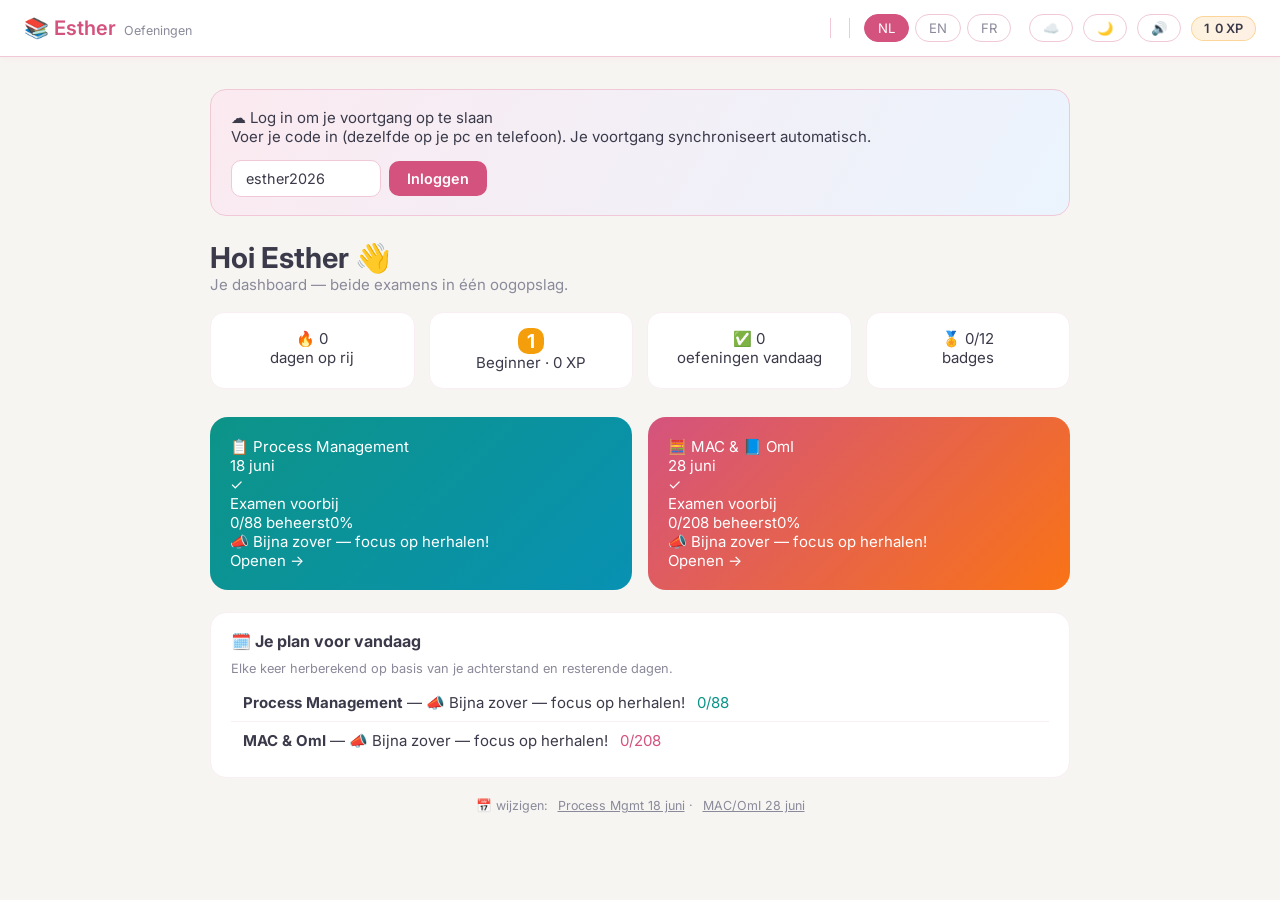
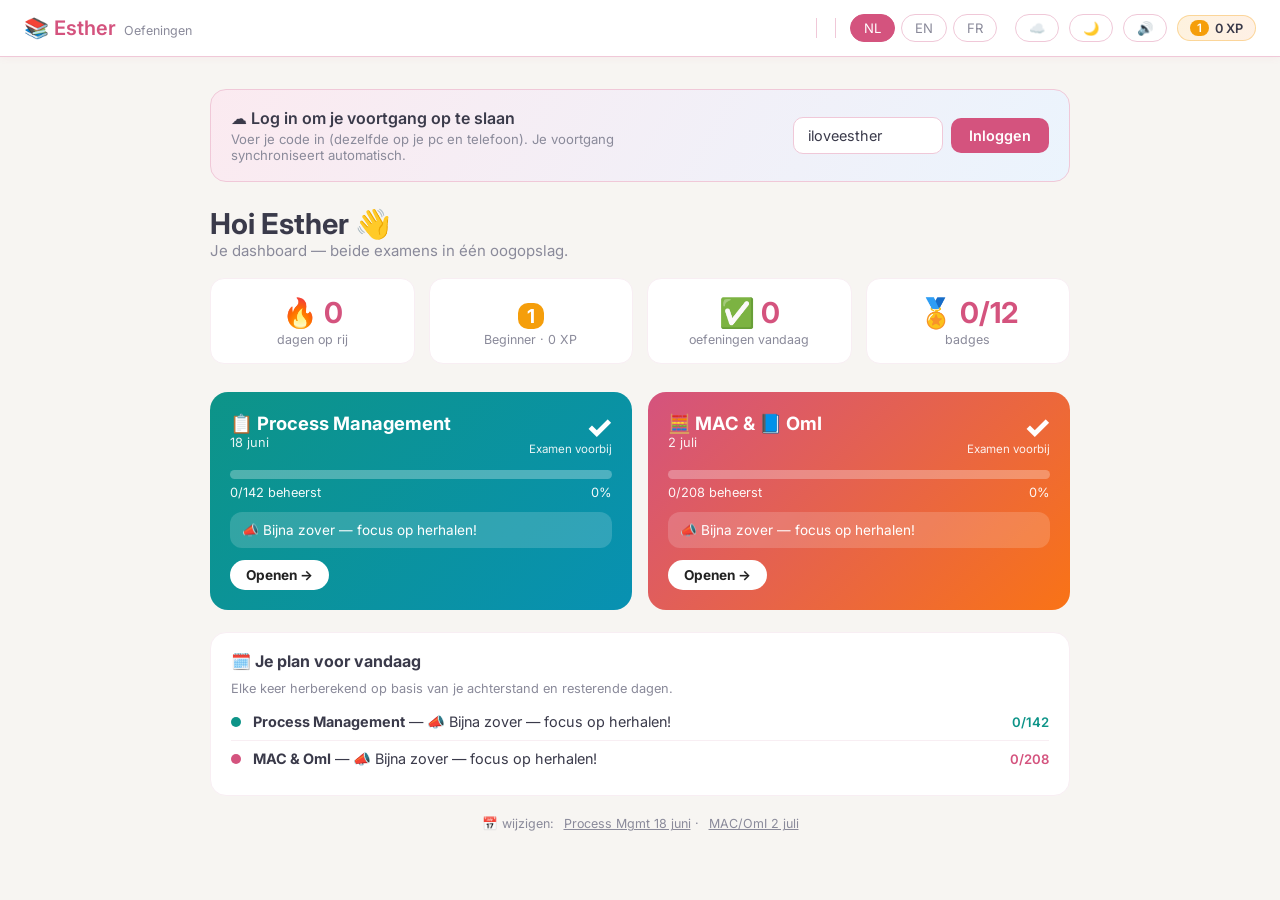
